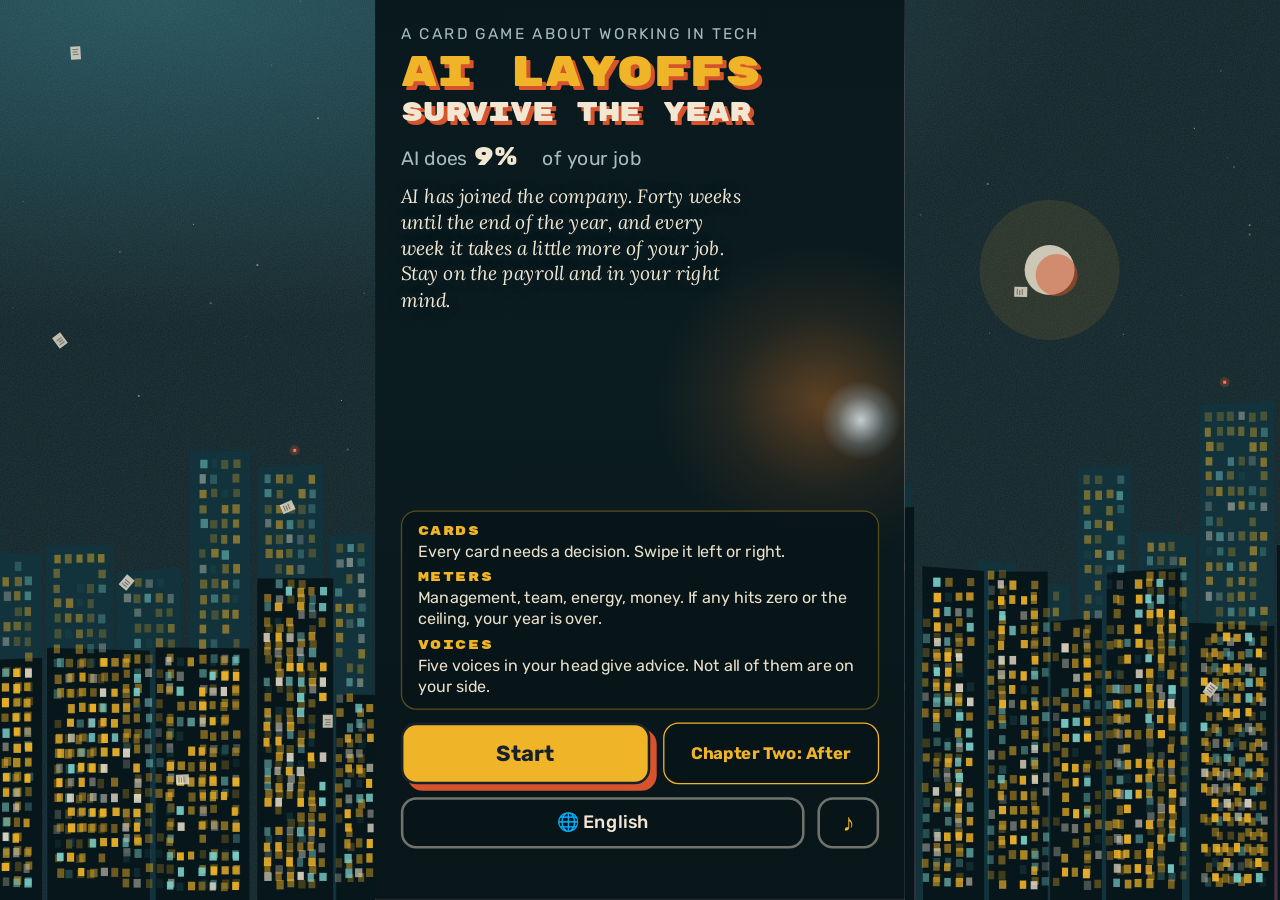
==== index.html @ b1df59cc "Web version: chapter one" ====
<!DOCTYPE html>
<html lang="en">
<head>
<meta charset="utf-8">
<meta name="viewport" content="width=device-width, initial-scale=1">
<title>AI Layoffs: Survive the Year</title>
<meta name="description" content="A swipe card game about the year AI came to the office. Play the first chapter in your browser, in 16 languages.">
<meta property="og:type" content="website">
<meta property="og:title" content="AI Layoffs: Survive the Year">
<meta property="og:description" content="A swipe card game about the year AI came to the office. Play the first chapter in your browser, in 16 languages.">
<meta property="og:url" content="https://lit-window.github.io/">
<meta property="og:image" content="https://lit-window.github.io/og.png">
<meta name="twitter:card" content="summary_large_image">
<link rel="icon" href="icon.png">
<link rel="preconnect" href="https://fonts.googleapis.com">
<link rel="preconnect" href="https://fonts.gstatic.com" crossorigin>
<link href="https://fonts.googleapis.com/css2?family=Lora:ital,wght@1,400;1,500&family=Rubik:wght@400;500;700&family=Rubik+Mono+One&display=swap" rel="stylesheet">
<style>
:root {
  /* Layout idea: a night office in thick paint. People arrive as painted portraits on paper cards;
     your own head speaks from dark cards and dark strips. Single theme on purpose. */
  color-scheme: dark;
  --night: #0f2328;      /* wall of the office after hours */
  --night-2: #1a3d44;
  --paper: #f1e7d2;      /* card stock */
  --paper-edge: #cdbf9d;
  --ink: #16212b;
  --ochre: #f0b429;      /* lamp light: meters, accents */
  --rust: #d6532b;       /* danger, stamps */
  --mist: #a9bcbc;       /* quiet text on the wall */
  --display: "Rubik Mono One", "Rubik", "Arial Black", sans-serif;
  --body: "Rubik", "Segoe UI", Roboto, Arial, sans-serif;
  --lit: "Lora", Georgia, "Times New Roman", serif;
}
* { box-sizing: border-box; }
html, body { height: 100%; margin: 0; }
body {
  background:
    radial-gradient(120% 60% at 12% 0%, #22515a 0%, transparent 60%),
    radial-gradient(90% 50% at 100% 100%, #45283a 0%, transparent 65%),
    var(--night);
  background-attachment: fixed;
  color: var(--paper);
  font-family: var(--body);
  font-size: 16px;
  line-height: 1.35;
  -webkit-tap-highlight-color: transparent;
  overflow-x: hidden;
  overflow-y: auto;
}
body::before { /* paint grain over the wall */
  content: "";
  position: fixed;
  inset: 0;
  pointer-events: none;
  background-image: url("data:image/svg+xml;utf8,<svg xmlns='http://www.w3.org/2000/svg' width='180' height='180'><filter id='n'><feTurbulence type='fractalNoise' baseFrequency='.85' numOctaves='2'/><feColorMatrix values='0 0 0 0 1  0 0 0 0 1  0 0 0 0 1  0 0 0 .10 0'/></filter><rect width='180' height='180' filter='url(%23n)'/></svg>");
}
.app {
  position: relative;
  height: 100%;
  min-height: 700px;
  max-width: 440px;
  margin: 0 auto;
  padding: 14px 16px 16px;
  display: grid;
  grid-template-rows: auto auto auto 1fr auto;
  gap: 10px;
}
header { display: grid; gap: 4px; }
h1 {
  font-family: var(--display);
  font-weight: 400;
  font-size: 17px;
  letter-spacing: .02em;
  margin: 0;
  color: var(--ochre);
  text-wrap: balance;
}
.week {
  display: flex;
  justify-content: space-between;
  gap: 12px;
  font-size: 13px;
  color: var(--mist);
  font-variant-numeric: tabular-nums;
}
.week b { color: var(--paper); font-weight: 700; }

.meters { display: grid; grid-template-columns: repeat(4, 1fr); gap: 10px; }
.meter { display: grid; justify-items: center; gap: 4px; }
.dot {
  width: 6px; height: 6px; border-radius: 50%;
  background: var(--paper);
  opacity: 0;
  transition: opacity .12s, transform .12s;
}
.dot.on { opacity: 1; }
.dot.big { transform: scale(1.9); }
.tube {
  position: relative;
  width: 100%;
  height: 40px;
  border: 2px solid var(--paper);
  border-radius: 9px;
  background: rgba(241, 231, 210, .07);
  overflow: hidden;
}
.fill {
  position: absolute; left: 0; right: 0; bottom: 0;
  height: 50%;
  background: var(--ochre);
  transition: height .35s cubic-bezier(.2,.8,.2,1), background-color .2s;
}
.meter.danger .fill { background: var(--rust); }
.lbl {
  font-size: 11px;
  font-weight: 500;
  letter-spacing: .04em;
  text-transform: uppercase;
  color: var(--mist);
}
.meter.danger .lbl { color: #ff9b7a; }

.mind {
  min-height: 18px;
  font-family: var(--lit);
  font-size: 13px;
  font-style: italic;
  color: var(--mist);
  overflow-wrap: anywhere;
}

.stage { position: relative; display: grid; place-items: center; min-height: 0; }
.tilt { transform: rotate(-1.2deg); width: min(100%, 348px); height: min(100%, 480px); }
.card {
  position: relative;
  width: 100%;
  height: 100%;
  padding: 24px 18px 14px;
  background: var(--paper);
  color: var(--ink);
  border-bottom: 5px solid var(--paper-edge);
  border-radius: 4px 4px 14px 4px;
  box-shadow: 0 20px 32px -16px rgba(0, 0, 0, .75);
  display: grid;
  grid-template-rows: auto 1fr auto auto;
  gap: 10px;
  touch-action: pan-y;
  user-select: none;
  -webkit-user-select: none;
  cursor: grab;
  will-change: transform;
}
.card:active { cursor: grabbing; }
.card::before { /* tape */
  content: "";
  position: absolute;
  top: -11px; left: 50%;
  width: 92px; height: 24px;
  margin-left: -46px;
  background: rgba(240, 180, 41, .8);
  transform: rotate(2deg);
}
.card.fly { transition: transform .22s ease-in; }
.card.back { transition: transform .2s cubic-bezier(.2,.8,.2,1); }
.card.enter { animation: enter .22s cubic-bezier(.2,.8,.2,1); }
@keyframes enter { from { transform: translateY(10px) scale(.97); } to { transform: none; } }

/* a card that comes from inside your own head */
.card.inner {
  background: #081519;
  color: #f3ecdc;
  border-bottom-color: #04090b;
  outline: 1px solid rgba(240, 180, 41, .4);
  outline-offset: -7px;
}
.card.inner::before { display: none; }

.who { display: grid; grid-template-columns: 124px 1fr; gap: 14px; align-items: end; }
.ava {
  width: 124px; height: 124px;
  display: grid; place-items: center;
  font-size: 58px;
  line-height: 1;
  background: var(--night-2);
  border: 3px solid var(--ink);
  border-radius: 6px;
  overflow: hidden;
  transform: rotate(-2deg);
  box-shadow: 4px 4px 0 var(--rust);
}
.ava svg, .ava img { display: block; width: 100%; height: 100%; object-fit: cover; }
.card.inner .ava { border-color: var(--ochre); box-shadow: none; background: transparent; }
.who b {
  display: block;
  font-family: var(--display);
  font-weight: 400;
  font-size: 15px;
  line-height: 1.15;
  overflow-wrap: anywhere;
}
.role { display: block; margin-top: 3px; font-size: 12.5px; color: rgba(22, 33, 43, .72); }
.card.inner .role { color: var(--ochre); }
.text {
  margin: 0;
  align-self: center;
  font-size: 18px;
  font-weight: 500;
  line-height: 1.3;
  text-wrap: pretty;
  overflow-wrap: anywhere;
  white-space: pre-line;
}
.card.has-voice .text { font-size: 16.5px; }
.card.inner .text { font-family: var(--lit); font-style: italic; font-weight: 400; font-size: 17px; }
.voices { display: grid; gap: 6px; }
.voices:empty { display: none; }
.voice {
  margin: 0;
  padding: 7px 9px;
  background: var(--ink);
  color: #f3ecdc;
  border-radius: 6px;
  font-family: var(--lit);
  font-size: 13.5px;
  line-height: 1.3;
  font-style: italic;
}
.card.inner .voice { background: #16303a; }
.voice b {
  display: block;
  font-family: var(--display);
  font-weight: 400;
  font-style: normal;
  font-size: 9px;
  letter-spacing: .08em;
  color: var(--ochre);
  margin-bottom: 2px;
}
.key {
  font-family: var(--display);
  font-size: 10px;
  letter-spacing: .06em;
  color: rgba(22, 33, 43, .55);
  display: flex;
  justify-content: space-between;
  gap: 8px;
}
.card.inner .key { color: rgba(243, 236, 220, .55); }
.stamp {
  position: absolute;
  left: 14px; right: 14px; top: 162px;
  padding: 8px 10px;
  background: var(--ink);
  color: var(--ochre);
  font-weight: 700;
  font-size: 15px;
  border-radius: 6px;
  text-align: center;
  opacity: 0;
  pointer-events: none;
}
.card.inner .stamp { background: var(--ochre); color: var(--ink); }

.choices { display: grid; grid-template-columns: 1fr 1fr; gap: 10px; }
.choices button {
  min-height: 62px;
  padding: 8px 10px;
  font: 500 14px/1.2 var(--body);
  color: var(--ink);
  background: var(--paper);
  border: 0;
  border-bottom: 4px solid var(--paper-edge);
  border-radius: 12px;
  cursor: pointer;
  display: grid;
  gap: 2px;
  align-content: center;
  text-wrap: balance;
}
.choices button .arrow { font-family: var(--display); font-size: 11px; color: var(--rust); }
.choices button:active { transform: translateY(2px); border-bottom-width: 2px; }
.choices button:focus-visible, .over button:focus-visible { outline: 3px solid var(--ochre); outline-offset: 2px; }

.over {
  position: absolute;
  inset: 0;
  display: grid;
  place-items: center;
  padding: 20px 16px;
  background: rgba(15, 35, 40, .95);
}
.over[hidden] { display: none; }
.slip {
  position: relative;
  width: min(100%, 348px);
  padding: 22px 20px 20px;
  background: var(--paper);
  color: var(--ink);
  border: 2px solid var(--ink);
  border-radius: 4px;
  box-shadow: 8px 8px 0 var(--rust);
  display: grid;
  gap: 12px;
}
.slip .doc { font-size: 11px; letter-spacing: .08em; text-transform: uppercase; color: #5b6779; }
.slip h2 { margin: 0; font-size: 21px; line-height: 1.2; text-wrap: balance; }
.slip p { margin: 0; }
.verdict {
  justify-self: start;
  padding: 4px 10px;
  font-family: var(--display);
  font-size: 17px;
  color: var(--rust);
  border: 3px solid var(--rust);
  border-radius: 6px;
  transform: rotate(-4deg);
}
.epi { font-family: var(--lit); font-style: italic; border-left: 3px solid var(--ochre); padding-left: 10px; }
.stats { display: grid; grid-template-columns: 1fr 1fr; gap: 10px; }
.stats div { border-top: 2px solid var(--ink); padding-top: 6px; }
.stats small { display: block; font-size: 11px; text-transform: uppercase; letter-spacing: .05em; color: #5b6779; }
.stats strong { font-family: var(--display); font-weight: 400; font-size: 20px; font-variant-numeric: tabular-nums; }
.rank { font-weight: 500; }
.over button {
  min-height: 52px;
  font: 700 16px var(--body);
  color: var(--ink);
  background: var(--ochre);
  border: 2px solid var(--ink);
  border-radius: 12px;
  cursor: pointer;
}
@media (prefers-reduced-motion: reduce) {
  .card.fly, .card.back, .fill, .dot { transition: none; }
  .card.enter { animation: none; }
}

.dot.up, .dot.down { width: 0; height: 0; border-radius: 0; background: transparent; border-left: 5px solid transparent; border-right: 5px solid transparent; }
.dot.up { border-bottom: 8px solid var(--ochre); }
.dot.down { border-top: 8px solid #ff9b7a; }
.over { display: flex; overflow: auto; }
.over[hidden] { display: none; }
.slip { margin: auto; }
.jobs { display: grid; gap: 8px; }
.over .job {
  min-height: 0;
  padding: 10px 12px;
  text-align: left;
  background: var(--paper);
  border: 2px solid var(--ink);
  border-radius: 10px;
  font: 400 13px/1.3 var(--body);
  display: grid;
  gap: 2px;
}
.over .job b { font-family: var(--display); font-weight: 400; font-size: 14px; }
.over .job:active { background: var(--ochre); }
.coll { font-size: 13px; color: #5b6779; }
.chips { display: flex; flex-wrap: wrap; gap: 5px; }
.chip { padding: 3px 6px; font-family: var(--display); font-size: 8.5px; letter-spacing: .04em; border: 1.5px solid var(--ink); border-radius: 4px; }
.chip.off { opacity: .32; }
.newtag { justify-self: start; padding: 2px 8px; background: var(--ochre); border-radius: 4px; font-weight: 700; font-size: 12px; }
.newtag[hidden], .epi[hidden] { display: none; }
.over .ghost { background: transparent; font-weight: 500; font-size: 14px; min-height: 44px; }
#shareBox { width: 100%; min-height: 88px; padding: 8px; font: 13px/1.35 var(--body); color: var(--ink); background: #fff; border: 2px solid var(--ink); border-radius: 8px; }
#shareBox[hidden] { display: none; }

/* ---------- v6: backdrop, title screen, motion ---------- */
#sky { position: fixed; inset: 0; width: 100%; height: 100%; z-index: 0; pointer-events: none; opacity: .42; transition: opacity .7s; }
.titled #sky { opacity: 1; }
.app { z-index: 1; }
.titled .app > :not(.title) { visibility: hidden; }

.top { display: flex; align-items: center; justify-content: space-between; gap: 10px; }
.snd {
  flex: none; width: 44px; height: 36px; margin: -6px -6px -6px 0;
  background: transparent; color: var(--ochre);
  border: 2px solid rgba(240, 180, 41, .55); border-radius: 10px;
  font: 700 17px/1 var(--body); cursor: pointer; position: relative;
}
.snd.off { color: var(--mist); border-color: rgba(169, 188, 188, .4); }
.snd.off::after { content: ""; position: absolute; left: 8px; right: 8px; top: 50%; height: 2px; background: var(--mist); transform: rotate(-28deg); }
.snd:focus-visible, .title button:focus-visible { outline: 3px solid var(--ochre); outline-offset: 2px; }

.title {
  position: absolute; inset: 0; z-index: 6;
  display: flex; flex-direction: column; justify-content: space-between; gap: 18px;
  padding: 30px 20px 20px;
  transition: opacity .35s, transform .35s;
}
.title[hidden] { display: none; }
.title.leave { opacity: 0; transform: translateY(-26px); }
.t-eye { margin: 0 0 10px; font-size: 12px; letter-spacing: .14em; text-transform: uppercase; color: var(--mist); animation: rise .5s both; }
.t-name { margin: 0; font-family: var(--display); font-weight: 400; font-size: clamp(30px, 10.4vw, 44px); line-height: 1.02; color: var(--ochre); text-shadow: 3px 3px 0 var(--rust); }
.t-name span { display: block; animation: slamIn .5s cubic-bezier(.2, .9, .3, 1.2) both; }
.t-name span:nth-child(2) { animation-delay: .14s; font-size: .78em; color: var(--paper); }
.t-ai { margin: 14px 0 0; font-size: 15px; color: var(--mist); font-variant-numeric: tabular-nums; animation: rise .5s .3s both; }
.t-ai b { display: inline-block; min-width: 2.5em; color: var(--paper); font-family: var(--display); font-weight: 400; font-size: 20px; }
.t-lead { margin: 12px 0 0; max-width: 30ch; font-family: var(--lit); font-style: italic; font-size: 16px; line-height: 1.35; color: var(--paper); text-shadow: 0 1px 8px #0f2328; animation: rise .5s .42s both; }
.t-bottom { display: grid; gap: 10px; animation: rise .5s .56s both; }
.t-how { list-style: none; margin: 0; padding: 12px 14px; display: grid; gap: 9px; background: rgba(8, 21, 25, .84); border: 1px solid rgba(240, 180, 41, .35); border-radius: 12px; font-size: 13.5px; line-height: 1.3; color: #e9e0cb; }
.t-how b { display: block; font-family: var(--display); font-weight: 400; font-size: 10px; letter-spacing: .08em; color: var(--ochre); margin-bottom: 1px; }
.title button { min-height: 54px; font: 700 17px var(--body); color: var(--ink); background: var(--ochre); border: 2px solid var(--ink); border-radius: 12px; cursor: pointer; box-shadow: 5px 5px 0 var(--rust); }
.title button:active { transform: translate(3px, 3px); box-shadow: 2px 2px 0 var(--rust); }
.title .t-snd { min-height: 44px; font-weight: 500; font-size: 14px; color: var(--paper); background: rgba(8, 21, 25, .84); border-color: rgba(241, 231, 210, .45); box-shadow: none; }
.t-coll { margin: 0; min-height: 16px; font-size: 12.5px; color: var(--mist); text-align: center; text-shadow: 0 1px 6px #0f2328; }
@keyframes rise { from { opacity: 0; transform: translateY(12px); } }
@keyframes slamIn { from { opacity: 0; transform: translateX(-30px) rotate(-4deg) scale(1.15); } }

/* the deck under the top card */
.tilt { position: relative; }
.tilt::before, .tilt::after { content: ""; position: absolute; inset: 0; z-index: -1; background: var(--paper-edge); border-radius: 4px 4px 14px 4px; }
.tilt::before { transform: translate(7px, 8px) rotate(2.2deg); opacity: .5; }
.tilt::after { transform: translate(-6px, 11px) rotate(-2.6deg); opacity: .28; }

.card.enter { animation: deal .36s cubic-bezier(.2, .9, .25, 1.12); }
@keyframes deal { from { transform: translate(9px, 18px) rotate(2.6deg) scale(.93); opacity: 0; } 55% { opacity: 1; } to { transform: none; opacity: 1; } }
.card.inner.enter { animation: surface .48s ease-out; }
@keyframes surface { from { transform: scale(1.06); opacity: 0; filter: blur(7px); } to { transform: none; opacity: 1; filter: none; } }
.card.enter .ava { animation: pop .42s .06s cubic-bezier(.2, .9, .3, 1.3) both; }
@keyframes pop { from { transform: rotate(-9deg) scale(.82); opacity: 0; } }
.card.enter .voice { animation: say .38s .16s both; }
.card.enter .voice:nth-child(2) { animation-delay: .36s; }
@keyframes say { from { opacity: 0; transform: translateX(-12px); } }

.meter.up .tube { animation: bumpUp .55s; }
.meter.down .tube { animation: bumpDown .55s; }
@keyframes bumpUp { 30% { transform: scale(1.09); box-shadow: 0 0 0 3px rgba(240, 180, 41, .55), 0 0 20px rgba(240, 180, 41, .7); } }
@keyframes bumpDown { 30% { transform: scale(.93); box-shadow: 0 0 0 3px rgba(214, 83, 43, .6), 0 0 20px rgba(214, 83, 43, .7); } }
.meter.danger .lbl { animation: blink 1s infinite; }
@keyframes blink { 50% { opacity: .45; } }
.app::after { content: ""; position: fixed; inset: 0; z-index: 3; pointer-events: none; opacity: 0; box-shadow: inset 0 0 64px 2px rgba(214, 83, 43, .42); transition: opacity .4s; }
.app.alarm::after { opacity: 1; animation: vign 1.1s infinite; }
@keyframes vign { 50% { opacity: .45; } }
.over { z-index: 5; }

.week b { display: inline-block; }
.week b.tick { animation: tick .4s; }
@keyframes tick { from { transform: translateY(-9px); opacity: 0; color: var(--ochre); } }

.stage.shake { animation: shake .42s; }
@keyframes shake { 15% { transform: translateX(-9px) rotate(-1deg); } 35% { transform: translateX(8px) rotate(1deg); } 55% { transform: translateX(-6px); } 75% { transform: translateX(4px); } }

.dice { display: flex; gap: 8px; }
.die { width: 46px; height: 46px; padding: 7px; display: grid; grid-template: repeat(3, 1fr) / repeat(3, 1fr); gap: 2px; background: var(--paper); border-radius: 9px; box-shadow: 0 3px 0 var(--paper-edge); transition: background-color .2s; }
.die i { border-radius: 50%; }
.die i.p { background: var(--ink); }
.dice.rolling .die { animation: tumble .16s linear infinite; }
.dice.rolling .die:nth-child(2) { animation-direction: reverse; }
@keyframes tumble { 50% { transform: rotate(16deg) translateY(-6px); } }
.dice.good .die { background: var(--ochre); }
.dice.bad .die { background: #e9a48c; }

.banner {
  position: absolute; left: -12px; right: -12px; top: 36%; z-index: 4; pointer-events: none;
  padding: 16px 20px; text-align: center;
  background: var(--rust); color: var(--paper);
  font-family: var(--display); font-size: 16px; line-height: 1.2; letter-spacing: .03em;
  transform: rotate(-3deg);
  box-shadow: 0 12px 30px rgba(0, 0, 0, .6);
  animation: band 1.6s both;
}
.banner[hidden] { display: none; }
@keyframes band { 0% { clip-path: inset(0 100% 0 0); } 16% { clip-path: inset(0 0 0 0); } 82% { clip-path: inset(0 0 0 0); } 100% { clip-path: inset(0 0 0 100%); } }

.over { animation: fadeIn .3s both; }
@keyframes fadeIn { from { opacity: 0; } }
#over .slip { animation: drop .5s cubic-bezier(.2, .9, .3, 1.15) both; }
@keyframes drop { from { transform: translateY(-70px) rotate(-6deg); opacity: 0; } }
#over .verdict { animation: slam .34s .5s cubic-bezier(.3, 1.4, .5, 1) both; }
@keyframes slam { from { transform: rotate(-16deg) scale(3.4); opacity: 0; } to { transform: rotate(-4deg) scale(1); opacity: 1; } }
#start .slip { animation: rise .4s both; }
#start .job { animation: rise .35s both; }
#start .job:nth-child(1) { animation-delay: .08s; }
#start .job:nth-child(2) { animation-delay: .15s; }
#start .job:nth-child(3) { animation-delay: .22s; }
#start .job:nth-child(4) { animation-delay: .29s; }

/* ---------- v7: year bar, daily office, shareable ending ---------- */
.year { position: relative; height: 5px; margin-top: 3px; border-radius: 3px; overflow: hidden;
  background: linear-gradient(90deg, transparent 24.4%, var(--night) 24.4% 25.6%, transparent 25.6% 49.4%, var(--night) 49.4% 50.6%, transparent 50.6% 74.4%, var(--night) 74.4% 75.6%, transparent 75.6%), rgba(241, 231, 210, .18); }
.year i { position: absolute; left: 0; top: 0; bottom: 0; width: 0; background: var(--ochre); mix-blend-mode: screen; opacity: .9; transition: width .4s cubic-bezier(.2, .8, .2, 1); }

.modes { display: grid; grid-template-columns: 1fr 1fr; gap: 8px; }
.over .mode { min-height: 0; padding: 9px 10px; text-align: left; display: grid; gap: 3px; align-content: start;
  background: transparent; border: 2px dashed rgba(22, 33, 43, .45); border-radius: 10px; font: 400 12px/1.25 var(--body); color: var(--ink); }
.over .mode b { font-family: var(--display); font-weight: 400; font-size: 12px; }
.over .mode.sel { background: var(--ochre); border-style: solid; border-color: var(--ink); box-shadow: 3px 3px 0 var(--rust); }
.map { margin: 0; font-size: 17px; line-height: 1.25; letter-spacing: 1px; white-space: pre-line; }
.post { padding: 10px 12px; background: #fff; border: 1.5px solid rgba(22, 33, 43, .3); border-radius: 10px; display: grid; gap: 4px; }
.post small { font-size: 10.5px; text-transform: uppercase; letter-spacing: .06em; color: #5b6779; }
.post p { font-size: 14px; line-height: 1.35; }
.slip { z-index: 1; }
.rain { position: absolute; inset: 0; overflow: hidden; pointer-events: none; }
.rain i { position: absolute; top: -24px; width: 12px; height: 16px; background: var(--paper); border-radius: 1px; box-shadow: inset 0 -5px 0 rgba(240, 180, 41, .9); animation: fall 2.4s ease-in both; }
.rain i:nth-child(3n) { box-shadow: inset 0 -5px 0 rgba(214, 83, 43, .9); }
@keyframes fall { from { transform: translateY(0) rotate(0); opacity: 1; } to { transform: translateY(105vh) rotate(540deg); opacity: .9; } }

/* ---------- v8: two languages, ending hints ---------- */
.tools { display: flex; gap: 6px; flex: none; }
.snd.txt { font-family: var(--display); font-weight: 400; font-size: 11px; letter-spacing: .04em; }
.t-row { display: grid; grid-template-columns: 1fr 1fr; gap: 10px; }
.tags { display: flex; flex-wrap: wrap; gap: 6px; }
.tags:not(:has(.newtag:not([hidden]))) { display: none; }
.newtag.rare { background: var(--ink); color: var(--ochre); }
.over .chip { min-height: 28px; padding: 5px 8px; background: transparent; color: var(--ink); font: 400 9px/1 var(--display); letter-spacing: .04em; border: 1.5px solid var(--ink); border-radius: 5px; cursor: pointer; }
.over .chip.rare { border-color: var(--rust); color: var(--rust); }
.over .chip.year { border-style: double; border-width: 3px; }
.over .chip.off { opacity: .45; }
.hintline { font-family: var(--lit); font-style: italic; min-height: 18px; }
.hintline:empty { display: none; }

/* ---------- v9: twelve languages, right-to-left scripts ---------- */
.titled .app > #langs { visibility: visible; }
#langs { z-index: 8; }
.langgrid { display: grid; grid-template-columns: 1fr 1fr; gap: 8px; }
.over .langgrid .mode { min-height: 46px; align-content: center; text-align: center; font-size: 15px; font-weight: 500; border-style: solid; }
.over .job, .over .mode { text-align: start; }
.rtl .card, .rtl .slip, .rtl .title, .rtl .mind, .rtl .week, .rtl .banner, .rtl .choices button, .rtl .t-how { direction: rtl; }
.rtl #langs .slip { direction: ltr; }
.rtl .epi { border-left: 0; padding-left: 0; border-right: 3px solid var(--ochre); padding-right: 10px; }
.rtl .stamp { direction: rtl; }
.plain .text, .plain .voice, .plain .mind, .plain .t-lead, .plain .epi, .plain .hintline, .plain .card.inner .text { font-style: normal; }
.plain *, .plain *::before { letter-spacing: 0 !important; }
.plain .t-name { line-height: 1.2; }
/* Rubik Mono One has no Hebrew, Arabic, Devanagari, Bengali or Chinese letters. Left in place, only its very wide
   space would be used between words set in another font, so these languages take the body font for headings. */
.plain { --display: "Rubik", "Segoe UI", Roboto, Arial, sans-serif; }
.plain h1, .plain .who b, .plain .voice b, .plain .key, .plain .choices button .arrow, .plain .verdict, .plain .stats strong,
.plain .over .job b, .plain .over .mode b, .plain .chip, .plain .over .chip, .plain .t-name, .plain .t-ai b, .plain .t-how b,
.plain .banner, .plain .snd.txt { font-weight: 700; word-spacing: normal; }
.plain .voice b, .plain .key, .plain .t-how b { font-size: 11px; }
.plain .choices button .arrow { font-size: 12px; }
.plain .over .chip { font-size: 10px; }

/* ---------- v10: chapter two, dawn ---------- */
body { transition: background-color 1.2s; }
body.dawn {   /* the same city at sunrise: the sky warms from the horizon up */
  background: linear-gradient(180deg, #1f4650 0%, #2f6670 28%, #7f8f7c 52%, #e09a55 74%, #8a5238 100%);
  background-attachment: fixed;
}
.dawn #sky { opacity: .55; }
.dawn .fill { background: #f4c95a; }
.over .ch2 { background: var(--ink); color: var(--ochre); border-color: var(--ink); box-shadow: 4px 4px 0 var(--ochre); }
.over .ch2[hidden], .stats[hidden], .rank[hidden], #ch2Line[hidden], #aiLine[hidden] { display: none; }
#ch2Line { color: var(--ochre); font-weight: 700; }
.over .chip.light { border-color: #2e7d5b; color: #2e7d5b; }
.dawn .newtag.rare { background: #2e7d5b; color: var(--paper); }

/* ---------- v11: the aftermath clipping ---------- */
.clip { padding: 10px 12px; background: #e6dcc2; border: 1.5px dashed rgba(22, 33, 43, .55); border-radius: 3px; transform: rotate(-.8deg); display: grid; gap: 4px; }
.clip[hidden] { display: none; }
.clip small { font-family: var(--display); font-weight: 400; font-size: 9.5px; letter-spacing: .06em; text-transform: uppercase; color: var(--rust); }
.plain .clip small { font-weight: 700; font-size: 11px; }
.clip p { font-family: var(--lit); font-size: 14px; line-height: 1.35; }
#docsColl:empty { display: none; }

@media (prefers-reduced-motion: reduce) {
  *, *::before, *::after { animation: none !important; transition: none !important; }
}

/* ---------- v13: one-screen ending, paper that behaves like paper, icon gauges, lift doors ---------- */
:root {
  --teal-ink: #1d6a72;   /* the second stamp pad: approvals, survivals */
  --grain: url("data:image/svg+xml;utf8,<svg xmlns='http://www.w3.org/2000/svg' width='160' height='160'><filter id='p'><feTurbulence type='fractalNoise' baseFrequency='1.1' numOctaves='2' seed='3'/><feColorMatrix values='0 0 0 0 .2  0 0 0 0 .15  0 0 0 0 .08  0 0 0 .13 0'/></filter><rect width='160' height='160' filter='url(%23p)'/></svg>");
  --grunge: url("data:image/svg+xml;utf8,<svg xmlns='http://www.w3.org/2000/svg' width='220' height='120'><filter id='g'><feTurbulence type='fractalNoise' baseFrequency='.75' numOctaves='2' seed='11'/><feColorMatrix values='0 0 0 0 0  0 0 0 0 0  0 0 0 0 0  0 0 0 -5.5 4.55'/></filter><rect width='220' height='120' filter='url(%23g)'/></svg>");
}
#sky { opacity: .56; }

/* paper */
.card, .slip, .choices button { background-image: var(--grain); }
.card.inner { background-image: none; }
.card { box-shadow: inset 0 1px 0 rgba(255, 255, 255, .55), 0 26px 38px -18px rgba(0, 0, 0, .8), 0 8px 14px -6px rgba(0, 0, 0, .45); }
.card.lift { box-shadow: inset 0 1px 0 rgba(255, 255, 255, .55), 0 46px 64px -22px rgba(0, 0, 0, .9), 0 16px 26px -8px rgba(0, 0, 0, .5); }
.card::after {   /* light sliding across the sheet while it is being pulled */
  content: ""; position: absolute; inset: 0; border-radius: inherit; pointer-events: none;
  background: linear-gradient(105deg, transparent 32%, rgba(255, 255, 255, .5) 50%, transparent 68%) no-repeat;
  background-size: 260% 100%;
  background-position: calc(50% + var(--sx, 0) * 55%) 0;
  opacity: var(--so, 0); mix-blend-mode: soft-light;
}
.stage::before { content: ""; position: absolute; inset: 2% -10% 0; pointer-events: none;
  background: radial-gradient(58% 52% at 50% 40%, rgba(240, 180, 41, .2), transparent 72%); }
.dawn .stage::before { background: radial-gradient(58% 52% at 50% 40%, rgba(255, 244, 214, .3), transparent 72%); }

.card.enter { animation: deal3 .44s cubic-bezier(.2, .9, .25, 1.08); }
@keyframes deal3 {
  from { transform: perspective(900px) translate(16px, 28px) rotateY(-50deg) rotate(5deg) scale(.9); opacity: 0; }
  40% { opacity: 1; }
  80% { transform: perspective(900px) rotateY(4deg) scale(1.012); }
  to { transform: perspective(900px); opacity: 1; }
}
.card.fly { transition: transform .26s cubic-bezier(.5, 0, .8, .4); }

/* the picture on a card */
.ava { position: relative; }
.ava::after { content: ""; position: absolute; inset: 0; pointer-events: none; box-shadow: inset 0 0 20px rgba(8, 21, 25, .4); }
.ava .em { display: block; filter: grayscale(1) brightness(.8) contrast(1.5); mix-blend-mode: multiply; }
.ava.obj::after { background: radial-gradient(rgba(22, 33, 43, .3) 1px, transparent 1.7px) 0 0 / 5px 5px; mix-blend-mode: multiply; }
.card.inner .ava .em { filter: grayscale(1) sepia(1) saturate(3.4) hue-rotate(-14deg) brightness(1.08); mix-blend-mode: normal; }
.card.inner .ava::after { display: none; }

/* the answer, stamped on the sheet while you pull it */
.stamp {
  left: var(--sl, 50%); right: auto; top: 47%; z-index: 2; width: max-content; max-width: 70%; text-align: center;
  padding: 8px 14px; background: rgba(241, 231, 210, .95); color: var(--rust);
  border: 3px solid currentColor; border-radius: 9px;
  box-shadow: inset 0 0 0 1.5px rgba(241, 231, 210, .95), inset 0 0 0 3px currentColor;
  font: 700 16px/1.15 var(--body); letter-spacing: .02em; text-transform: uppercase; text-wrap: balance;
  transform: translate(-50%, -50%) rotate(var(--sr, -7deg)) scale(var(--ss, 1));
  -webkit-mask: var(--grunge) 0 0 / 220px 120px; mask: var(--grunge) 0 0 / 220px 120px;
}
.stamp.r { color: var(--teal-ink); }
.card.inner .stamp { background: rgba(8, 21, 25, .95); color: var(--ochre); box-shadow: inset 0 0 0 1.5px rgba(8, 21, 25, .95), inset 0 0 0 3px currentColor; }
.stamp.armed { animation: armed .18s; }
@keyframes armed { 40% { filter: brightness(1.25); } }

/* gauges: each scale is a vessel in the shape of what it measures */
.meters { gap: 6px; }
.meter { --liq: var(--ochre); }
.meter.danger { --liq: var(--rust); }
.dawn .meter { --liq: #f4c95a; }
.gauge { position: relative; width: 48px; height: 48px; }
.tube { width: 100%; height: 100%; border: 0; border-radius: 0; background: rgba(241, 231, 210, .26); transition: background-color .3s;
  -webkit-mask: var(--ico) center / contain no-repeat; mask: var(--ico) center / contain no-repeat; }
.fill, .meter.danger .fill, .dawn .fill { background: var(--liq); }
.fill::before { content: ""; position: absolute; left: 0; top: -3px; width: 200%; height: 4px;
  background: radial-gradient(7px 4px at 7px 4.5px, var(--liq) 97%, transparent) 0 0 / 14px 4px repeat-x;
  animation: wave 1.8s linear infinite; }
@keyframes wave { to { transform: translateX(-14px); } }
.meter[data-i="0"] .tube { --ico: url("data:image/svg+xml;utf8,<svg xmlns='http://www.w3.org/2000/svg' viewBox='0 0 48 48'><path d='M19 3h10l3 9-5 5 6 19-9 9-9-9 6-19-5-5z'/></svg>"); }
.meter[data-i="1"] .tube { --ico: url("data:image/svg+xml;utf8,<svg xmlns='http://www.w3.org/2000/svg' viewBox='0 0 48 48'><circle cx='24' cy='14' r='7.5'/><path d='M9 45v-7a15 13 0 0 1 30 0v7z'/><circle cx='8' cy='20' r='5'/><path d='M0 45v-9a8 8 0 0 1 9-8a18 16 0 0 0-3 10v7z'/><circle cx='40' cy='20' r='5'/><path d='M48 45v-9a8 8 0 0 0-9-8a18 16 0 0 1 3 10v7z'/></svg>"); }
.meter[data-i="2"] .tube { --ico: url("data:image/svg+xml;utf8,<svg xmlns='http://www.w3.org/2000/svg' viewBox='0 0 48 48'><rect x='11' y='9' width='26' height='36' rx='6'/><rect x='18' y='3' width='12' height='8' rx='2.5'/></svg>"); }
.meter[data-i="3"] .tube { --ico: url("data:image/svg+xml;utf8,<svg xmlns='http://www.w3.org/2000/svg' viewBox='0 0 48 48'><path fill-rule='evenodd' d='M24 3a21 21 0 1 0 0 42a21 21 0 1 0 0-42zm0 5.5a15.5 15.5 0 1 1 0 31a15.5 15.5 0 1 1 0-31zm0 3a12.5 12.5 0 1 0 0 25a12.5 12.5 0 1 0 0-25z'/></svg>"); }
.dawn .meter[data-i="0"] .tube { --ico: url("data:image/svg+xml;utf8,<svg xmlns='http://www.w3.org/2000/svg' viewBox='0 0 48 48'><path d='M25 2c1 8 13 14 13 27a14 14 0 0 1-28 0c0-7 4-10 6-15 1 4 2 6 4 7 0-7 1-13 5-19z'/></svg>"); }
.dawn .meter[data-i="1"] .tube { --ico: url("data:image/svg+xml;utf8,<svg xmlns='http://www.w3.org/2000/svg' viewBox='0 0 48 48'><path d='M24 44C9 33 3 25 3 16a10.5 10.5 0 0 1 21-3a10.5 10.5 0 0 1 21 3c0 9-6 17-21 28z'/></svg>"); }
.meter.up .tube, .meter.down .tube { animation: none; }
.meter.danger .tube { background: rgba(214, 83, 43, .42); animation: throb .8s ease-in-out infinite; }
@keyframes throb { 50% { transform: scale(1.09) rotate(-4deg); } }
.meter.up .gauge { animation: gUp .55s; }
.meter.down .gauge { animation: gDown .55s; }
@keyframes gUp { 30% { transform: scale(1.2); filter: drop-shadow(0 0 9px rgba(240, 180, 41, .95)); } }
@keyframes gDown { 30% { transform: scale(.84); filter: drop-shadow(0 0 9px rgba(214, 83, 43, .95)); } }
.fl { position: absolute; left: 50%; top: 40%; width: 0; height: 0; margin-left: -7px; pointer-events: none;
  border-left: 7px solid transparent; border-right: 7px solid transparent; animation: flUp .75s ease-out both; }
.fl.up { border-bottom: 10px solid var(--ochre); }
.fl.down { border-top: 10px solid #ff9b7a; animation-name: flDown; }
@keyframes flUp { from { opacity: 1; } to { opacity: 0; transform: translateY(-34px); } }
@keyframes flDown { from { opacity: 1; } to { opacity: 0; transform: translateY(30px); } }

/* slips are a pad of forms, not a card with a coloured shadow */
.over { background: rgba(10, 26, 30, .9); }
.slip { border: 0; border-radius: 3px;
  box-shadow: inset 0 1px 0 rgba(255, 255, 255, .6), 5px 6px 0 -1px var(--paper-edge), 6px 7px 0 -1px rgba(22, 33, 43, .4),
              10px 12px 0 -2px #b9ab88, 0 34px 60px -20px rgba(0, 0, 0, .9); }
.over .mode.sel { box-shadow: none; }
.over .ch2 { box-shadow: none; }

/* the ending fits one screen: verdict on top, two tabs in the middle, actions pinned below */
#over { padding: 12px 14px 16px; }
.slip.end { width: min(100%, 372px); max-height: 100%; padding: 16px 18px 14px; display: flex; flex-direction: column; gap: 9px; }
.end-head { display: grid; gap: 7px; flex: none; }
.vrow { display: flex; flex-wrap: wrap; align-items: center; gap: 8px 12px; }
.slip.end h2 { font-size: 20px; line-height: 1.18; }
.slip.end #endText { font-size: 15px; line-height: 1.35; }
.slip.end .stats { display: flex; flex-wrap: wrap; gap: 2px 16px; padding-top: 6px; border-top: 1.5px solid rgba(22, 33, 43, .8); }
.slip.end .stats div { display: flex; align-items: baseline; gap: 6px; border: 0; padding: 0; }
.slip.end .stats small { font-size: 10.5px; }
.slip.end .stats strong { font: 700 14px/1.2 var(--body); }
.verdict { font-size: 16px; padding: 5px 11px; border-radius: 7px;
  box-shadow: inset 0 0 0 1.5px var(--paper), inset 0 0 0 3px currentColor;
  -webkit-mask: var(--grunge) 0 0 / 220px 120px; mask: var(--grunge) 0 0 / 220px 120px; }
.verdict.blue { color: var(--teal-ink); border-color: var(--teal-ink); }
.tabs { flex: none; display: grid; grid-template-columns: 1fr 1fr; border-bottom: 2px solid var(--ink); }
.over .tab { min-height: 36px; padding: 6px 8px; background: transparent; color: rgba(22, 33, 43, .62);
  border: 0; border-radius: 8px 8px 0 0; font: 500 13px/1.15 var(--body); text-wrap: balance; }
.over .tab.on { background: var(--ink); color: var(--ochre); font-weight: 700; }
.end-body { flex: 1 1 auto; min-height: 92px; overflow-x: hidden; overflow-y: auto; padding: 3px 3px 2px; overscroll-behavior: contain; }
.pane { display: grid; gap: 8px; align-content: start; }
.pane[hidden] { display: none; }
.clip { transform: rotate(-.6deg); padding: 9px 12px; }
.clip p { font-size: 14px; }
.post p { font-size: 13.5px; }
.pane .coll { font-size: 12px; }
.end-foot { flex: none; display: grid; gap: 7px; }
.frow { display: grid; grid-template-columns: 1.15fr 1fr; gap: 8px; }
.over .end-foot button { min-height: 48px; padding: 6px 8px; font-size: 14.5px; line-height: 1.15; text-wrap: balance; }
.over .end-foot .ch2 { min-height: 42px; }
.over .end-foot .ghost { font-weight: 500; font-size: 13.5px; }
#over.hit .slip { animation: hit .3s; }
@keyframes hit { 25% { transform: translateY(4px) rotate(.5deg); } 60% { transform: translateY(-1px); } }
#over.fresh .tabs, #over.fresh .end-foot { animation: rise .4s .62s both; }
#over.fresh #paneA > * { animation: pin .42s cubic-bezier(.2, .9, .3, 1.2) both; }
#over.fresh #paneA > :nth-child(1) { animation-delay: .78s; }
#over.fresh #paneA > :nth-child(2) { animation-delay: .98s; }
#over.fresh #paneA > :nth-child(3) { animation-delay: 1.14s; }
@keyframes pin { from { opacity: 0; transform: translateY(-14px) rotate(-3deg) scale(1.04); } }

/* lift doors between the form and the office */
.doors { position: absolute; inset: 0; z-index: 9; overflow: hidden; pointer-events: none; }
.doors[hidden] { display: none; }
.doors i { position: absolute; top: 0; bottom: 0; width: 50.5%;
  background: repeating-linear-gradient(90deg, rgba(255, 255, 255, .025) 0 1px, transparent 1px 5px), linear-gradient(90deg, #0a171b, #17353d 55%, #0c1d22);
  transition: transform .24s cubic-bezier(.6, 0, .3, 1); }
.doors i:nth-child(1) { left: 0; transform: translateX(-101%); border-right: 2px solid rgba(240, 180, 41, .6); }
.doors i:nth-child(2) { right: 0; transform: translateX(101%); border-left: 2px solid rgba(240, 180, 41, .6); }
.doors.shut i { transform: none; }
.doors b { position: absolute; left: 50%; top: 42%; padding: 9px 18px; white-space: nowrap;
  font: 400 15px/1 var(--display); color: var(--ochre); background: #081519; border: 2px solid rgba(240, 180, 41, .6); border-radius: 8px;
  opacity: 0; transform: translate(-50%, -50%) scale(.9); transition: opacity .14s .14s, transform .14s .14s; }
.doors.shut b { opacity: 1; transform: translate(-50%, -50%); }
.plain .doors b { font-weight: 700; }

@media (prefers-reduced-motion: reduce) {
  *, *::before, *::after { animation: none !important; transition: none !important; }
}

/* the two sheets under the top card are paper too, in shadow */
.tilt::before, .tilt::after { background: var(--paper-edge) var(--grain); opacity: 1; box-shadow: 0 14px 22px -12px rgba(0, 0, 0, .7); }
.tilt::before { filter: brightness(.86); }
.tilt::after { filter: brightness(.72); }
.vrow .doc { margin-inline-start: auto; font-size: 10px; text-align: end; max-width: 12em; line-height: 1.25; }
.vrow:has(.newtag:not([hidden])) .doc { display: none; }
#pay, #langs, #start { background: rgba(10, 26, 30, .97); }

/* ---------- v14: one layout for every screen. The page is drawn 412 units wide and as tall as the screen allows,
   then scaled as a whole to fit the window (see fit() in the script). Nothing scrolls except long forms. ---------- */
html, body { overflow: hidden; }
.fit { position: fixed; inset: 0; z-index: 1; overflow: hidden; }   /* keeps the scaled page from widening the window */
.app { position: absolute; left: 50%; top: 0; width: 412px; max-width: none; min-height: 0; margin: 0 0 0 -206px; transform-origin: 50% 0; }
header { grid-template-columns: 1fr auto; align-items: center; gap: 5px 10px; }
.top { grid-column: 2; grid-row: 1; }
.top h1 { display: none; }   /* the name lives on the title screen; during play the room goes to the card */
.week { grid-column: 1; grid-row: 1; flex-direction: column; justify-content: center; gap: 1px; font-size: 13.5px; }
.year { grid-column: 1 / -1; margin-top: 0; }
.snd { margin: 0; }
.tilt { height: min(100%, 540px); }
.key #hint { margin-inline-start: auto; }
.card.nokey .key { display: none; }
/* a card that does not fit its sheet first shrinks the picture, then the type */
.card.tight { padding-top: 20px; gap: 8px; }
.card.tight .who { grid-template-columns: 88px 1fr; gap: 12px; }
.card.tight .ava { width: 88px; height: 88px; font-size: 42px; }
.card.tight .text { font-size: 16.5px; }
.card.tight.has-voice .text { font-size: 15.5px; }
.card.tight .dice { transform: scale(.78); }
.card.tighter { padding: 18px 16px 12px; gap: 7px; }
.card.tighter .who { grid-template-columns: 60px 1fr; }
.card.tighter .ava { width: 60px; height: 60px; font-size: 29px; border-width: 2px; }
.card.tighter .text, .card.tighter.has-voice .text { font-size: 14.5px; line-height: 1.27; }
.card.tighter .voice { padding: 5px 8px; font-size: 12.5px; }
.card.tighter .dice { transform: scale(.52); }
.title { overflow-y: auto; }
.t-name { font-size: 42px; }
.short .title { padding: 18px 20px 14px; gap: 10px; }
.short .t-eye { margin-bottom: 6px; }
.short .t-name { font-size: 36px; }
.short .t-ai { margin-top: 9px; }
.short .t-lead { margin-top: 8px; font-size: 15px; }
.short .t-how { padding: 9px 12px; gap: 6px; font-size: 12.5px; }
.short .title button { min-height: 48px; }
.short .title .t-snd { min-height: 40px; }
.stage { grid-template-rows: minmax(0, 1fr); }   /* the sheet never grows past its place; fitCard() shrinks what is on it instead */

/* ---------- v15: the cabinet of thoughts ---------- */
.snd { width: 40px; }
.mindbtn i { display: block; width: 21px; height: 21px; margin: auto; background: currentColor;
  -webkit-mask: url("data:image/svg+xml;utf8,<svg xmlns='http://www.w3.org/2000/svg' viewBox='0 0 24 24'><path d='M12 2.5a9 6.8 0 1 0 0 13.6a9 6.8 0 1 0 0-13.6z'/><circle cx='6.5' cy='19' r='2.1'/><circle cx='3.2' cy='22.3' r='1.2'/></svg>") center / contain no-repeat;
  mask: url("data:image/svg+xml;utf8,<svg xmlns='http://www.w3.org/2000/svg' viewBox='0 0 24 24'><path d='M12 2.5a9 6.8 0 1 0 0 13.6a9 6.8 0 1 0 0-13.6z'/><circle cx='6.5' cy='19' r='2.1'/><circle cx='3.2' cy='22.3' r='1.2'/></svg>") center / contain no-repeat; }
.mindbtn b { position: absolute; top: -7px; inset-inline-end: -7px; min-width: 18px; height: 18px; padding: 0 4px; border-radius: 9px;
  background: var(--ochre); color: var(--ink); font: 700 11px/18px var(--body); text-align: center; }
.mindbtn b[hidden] { display: none; }
.mindbtn.new { animation: nudge .9s 2; }
@keyframes nudge { 30% { transform: scale(1.18) rotate(-6deg); box-shadow: 0 0 14px rgba(240, 180, 41, .8); } }
.mind { cursor: pointer; }
.mind:not(:empty)::after { content: " ›"; font-style: normal; color: var(--ochre); }
#cab { z-index: 7; background: rgba(4, 12, 15, .96); }
.slip.head { width: min(100%, 372px); padding: 18px 18px 16px; gap: 10px; background: #081519; background-image: none; color: #f3ecdc;
  box-shadow: 0 0 0 1px rgba(240, 180, 41, .45), 0 30px 60px -20px #000; animation: surface .4s ease-out; }
.slip.head h2 { font: 400 18px/1.2 var(--display); color: var(--ochre); }
.slip.head h3 { margin: 6px 0 0; font: 400 11px/1.2 var(--display); letter-spacing: .06em; color: var(--ochre); }
.cab-lead, .cab-more { font-family: var(--lit); font-style: italic; font-size: 13.5px; line-height: 1.35; color: var(--mist); }
.cab-more:empty { display: none; }
.cab-list { display: grid; gap: 8px; }
.cab-list:empty { display: none; }
.cab-item { padding: 10px 12px; display: grid; gap: 6px; background: #10262d; border-radius: 8px; border-inline-start: 3px solid rgba(169, 188, 188, .45); }
.cab-item.now { border-color: var(--ochre); }
.cab-item.done { border-color: #7fd6d0; }
.cab-top { display: flex; flex-wrap: wrap; align-items: baseline; justify-content: space-between; gap: 2px 10px; }
.cab-name { font-weight: 700; font-size: 15px; line-height: 1.2; }
.cab-tag { font-size: 11.5px; color: var(--mist); }
.cab-item.now .cab-tag { color: var(--ochre); }
.cab-item.done .cab-tag { color: #7fd6d0; }
.cab-bar { height: 6px; border-radius: 3px; background: rgba(241, 231, 210, .16); overflow: hidden; }
.cab-bar i { display: block; height: 100%; background: var(--ochre); }
.cab-text { font-family: var(--lit); font-style: italic; font-size: 13.5px; line-height: 1.35; }
.cab-fx { margin: 0; padding: 0; list-style: none; display: grid; gap: 2px; font-size: 12.5px; line-height: 1.3; }
.cab-fx li.up { color: #f3c95e; }
.cab-fx li.down { color: #ff9b7a; }
.cab-fx li.cost, .cab-fx li.note { color: var(--mist); }
.cab-fx li.up::before { content: "▲ "; }
.cab-fx li.down::before { content: "▼ "; }
.cab-fx small { display: block; margin-top: 3px; font-size: 10.5px; letter-spacing: .05em; text-transform: uppercase; color: var(--mist); }
.over .cab-go { min-height: 40px; font-size: 14px; }
.over .cab-go:disabled { opacity: .45; }
.cab-voices { display: grid; gap: 7px; }
.cab-voice { display: grid; grid-template-columns: 1fr auto; align-items: center; gap: 2px 10px; }
.cab-voice b { font: 400 10px/1.2 var(--display); letter-spacing: .05em; }
.cab-voice p { grid-column: 1 / -1; font-family: var(--lit); font-style: italic; font-size: 12.5px; line-height: 1.3; color: var(--mist); }
.pips { display: flex; gap: 4px; }
.pips i { width: 9px; height: 9px; border-radius: 50%; border: 1.5px solid var(--ochre); }
.pips i.on { background: var(--ochre); }
.plain .cab-lead, .plain .cab-more, .plain .cab-text, .plain .cab-voice p { font-style: normal; }
.plain .slip.head h2, .plain .slip.head h3, .plain .cab-voice b { font-weight: 700; }
.plain .cab-voice b { font-size: 11.5px; }
.cab-busy { font-size: 12px; color: var(--mist); }
.slip.head { position: relative; }
.over .cab-x { position: absolute; top: 8px; inset-inline-end: 8px; width: 40px; min-height: 40px; padding: 0; background: transparent; color: var(--ochre);
  border: 0; border-radius: 10px; font: 400 26px/1 var(--body); }

/* ---------- v16: thoughts as slots, each with its own page; the new name on the title ---------- */
.t-name { font-size: 36px; }
.t-name span:nth-child(2) { font-size: .62em; margin-top: 4px; }
.short .t-name { font-size: 33px; }
.cab-main { display: grid; gap: 10px; }
.cab-main[hidden] { display: none; }
.cab-grid { display: grid; grid-template-columns: 1fr 1fr; gap: 8px; }
.over .cab-tile { position: relative; min-height: 84px; padding: 9px 9px 12px; display: grid; grid-template-columns: 40px 1fr; gap: 8px; align-items: start; text-align: start;
  background: #10262d; color: #f3ecdc; border: 1.5px solid rgba(169, 188, 188, .35); border-radius: 10px; font: 400 12px/1.25 var(--body); overflow: hidden; }
.over .cab-tile.now { border-color: var(--ochre); }
.over .cab-tile.done { border-color: #7fd6d0; }
.over .cab-tile.locked { border-style: dashed; background: transparent; color: var(--mist); }
.cab-tile b { display: block; font-weight: 700; font-size: 13px; line-height: 1.2; }
.cab-tile small { display: block; margin-top: 3px; font-size: 11px; color: var(--mist); }
.cab-tile.now small { color: var(--ochre); }
.cab-tile.done small { color: #7fd6d0; }
.cab-tile .cab-bar { position: absolute; left: 0; right: 0; bottom: 0; height: 4px; border-radius: 0; }
.cab-ico { width: 40px; height: 40px; display: grid; place-items: center; font-size: 22px; line-height: 1; background: #081519;
  border: 1.5px solid rgba(240, 180, 41, .6); border-radius: 6px; }
.cab-ico .em { filter: grayscale(1) sepia(1) saturate(3.4) hue-rotate(-14deg) brightness(1.08); }
.cab-ico .q { font: 400 18px/1 var(--display); color: var(--mist); }
.locked .cab-ico { border-style: dashed; border-color: rgba(169, 188, 188, .4); }
.cab-one { display: grid; gap: 9px; }
.cab-hero { display: grid; grid-template-columns: 84px 1fr; gap: 12px; align-items: end; }
.cab-hero .cab-ico { width: 84px; height: 84px; font-size: 44px; border-width: 2.5px; transform: rotate(-2deg); }
.cab-hero .cab-ico .q { font-size: 34px; }
.cab-hero .cab-name { display: block; font-size: 18px; line-height: 1.15; }
.cab-hero .cab-tag { display: block; margin-top: 4px; }
.cab-one.now .cab-tag { color: var(--ochre); }
.cab-one.done .cab-tag { color: #7fd6d0; }
.cab-one h3 { margin-top: 4px; }
.cab-long { font-size: 14px; line-height: 1.42; }
.over .cab-back { justify-self: start; min-height: 36px; padding: 4px 10px 4px 2px; background: transparent; color: var(--ochre); border: 0; font: 500 14px/1 var(--body); }
.cab-back::before { content: "‹ "; }
.rtl .cab-back::before { content: "› "; }
.over .slip.head .ghost { color: #f3ecdc; border-color: rgba(241, 231, 210, .45); }
.plain .cab-ico .q { font-weight: 700; }

/* ---------- v17: thoughts spoken by the voices ---------- */
.cab-long { white-space: pre-line; }
.cab-says { display: block; margin-top: -4px; font: 400 10px/1.2 var(--display); letter-spacing: .06em; color: #7fd6d0; }
.plain .cab-says { font-weight: 700; font-size: 11.5px; }

/* ---------- v18: voices that answer, a card you may leave unanswered, dossiers ---------- */
.mind.says { color: #f3ecdc; }
.waitbar { position: absolute; left: 18px; right: 18px; bottom: 7px; height: 2px; border-radius: 1px; background: currentColor; opacity: 0; transform-origin: 0 50%; pointer-events: none; }
.rtl .waitbar { transform-origin: 100% 50%; }
.card.waiting .waitbar { opacity: .32; animation: waitrun 6.5s linear both; }
@keyframes waitrun { from { transform: scaleX(1); } to { transform: scaleX(0); } }
.ava { cursor: pointer; }
#dos { z-index: 7; background: rgba(4, 12, 15, .96); }
#dos .cab-ico { overflow: hidden; }
#dos .cab-ico img { display: block; width: 100%; height: 100%; object-fit: cover; }
#dos .cab-fx li.note { color: #f3ecdc; font-size: 13.5px; line-height: 1.35; }
#dos .cab-fx li.note::before { content: "· "; color: var(--ochre); }
#dos h3[hidden] { display: none; }

/* ---------- v19: two shelves in the cabinet, a hint on every closed slot ---------- */
.cab-grid h3, .cab-grid .cab-gn { grid-column: 1 / -1; }
.cab-grid h3 { margin: 4px 0 0; }
.cab-grid h3:first-child { margin-top: 0; }
.cab-gn { margin: -4px 0 0; font-size: 12px; line-height: 1.3; color: var(--mist); }
.cab-tile.locked small { font-size: 11.5px; line-height: 1.25; }
.over .cab-tile { min-height: 74px; }
.cab-tt { min-width: 0; }
.cab-tile b { overflow-wrap: anywhere; }

/* ---------- v27: painted title ---------- */
.title::before {
  content: ""; position: absolute; inset: 0; z-index: -1;
  background: linear-gradient(180deg, rgba(8, 21, 25, .5) 0%, rgba(8, 21, 25, .18) 30%, rgba(8, 21, 25, 0) 44%, rgba(8, 21, 25, .55) 68%, rgba(8, 21, 25, .9) 100%);
}

/* ---------- v28: paintings on endings, thoughts and voices; the field guide ---------- */
.cab-ico { overflow: hidden; }
.cab-ico img { display: block; width: 100%; height: 100%; object-fit: cover; }
.cab-ico.zoom { cursor: zoom-in; }
.cab-hero { grid-template-columns: 104px 1fr; }
.cab-hero .cab-ico { width: 104px; height: 104px; }
.cab-voice { grid-template-columns: 30px 1fr auto; }
.cab-voice img { width: 30px; height: 30px; object-fit: cover; border-radius: 6px; border: 1.5px solid rgba(240, 180, 41, .5); }
.end-head { grid-template-columns: 1fr auto; column-gap: 12px; }
.end-head > * { grid-column: 1 / -1; }
.end-head.pic > .vrow, .end-head.pic > h2 { grid-column: 1; }
.end-head.pic .vrow .doc { display: none; }
.over .slip.end .end-pic { grid-column: 2; grid-row: 1 / span 2; align-self: start; width: 92px; height: 92px; min-height: 0; padding: 0; overflow: hidden;
  background: #0b1c21; border: 3px solid #fbf6ea; border-radius: 3px; box-shadow: 0 0 0 1px rgba(22, 33, 43, .35), 3px 5px 10px rgba(22, 33, 43, .4);
  transform: rotate(2.5deg); cursor: zoom-in; }
.over .slip.end .end-pic.slim { width: 62px; height: 62px; }
.over .slip.end .end-pic[hidden] { display: none; }
.end-pic img { display: block; width: 100%; height: 100%; object-fit: cover; }
.rtl .over .slip.end .end-pic { transform: rotate(-2.5deg); }
#over.fresh .end-pic { animation: slam .34s .62s cubic-bezier(.3, 1.4, .5, 1) both; }
#pic { z-index: 9; background: rgba(4, 12, 15, .94); cursor: zoom-out; }
.pic-box { margin: auto; width: min(100% - 36px, 348px); display: grid; gap: 10px; animation: rise .3s both; }
.pic-box img { display: block; width: 100%; aspect-ratio: 1; object-fit: cover; border: 5px solid #fbf6ea; border-radius: 3px; box-shadow: 0 10px 30px rgba(0, 0, 0, .6); }
.pic-box figcaption { font-family: var(--lit); font-style: italic; font-size: 15px; line-height: 1.3; color: #f3ecdc; text-align: center; }
.plain .pic-box figcaption { font-style: normal; }
#guide { z-index: 8; background: rgba(4, 12, 15, .96); }
.rtl .gd-list, .rtl .pic-box { direction: rtl; }
.t-row { grid-template-columns: 1fr 48px; }
.title .t-snd { padding-inline: 6px; overflow-wrap: anywhere; line-height: 1.15; }
.title .t-ico { font-size: 19px; font-weight: 700; color: var(--ochre); position: relative; }
.title .t-ico.off { color: var(--mist); }
.title .t-ico.off::after { content: ""; position: absolute; left: 11px; right: 11px; top: 50%; height: 2px; background: var(--mist); transform: rotate(-28deg); }
.titled .app > #guide, .titled .app > #pic { visibility: visible; }
.rtl .t-art { transform: scaleX(-1); }

/* ---------- v29: the full-version screen lists what you get; the guide is a checklist ---------- */
.pay-list { list-style: none; margin: 0; padding: 0; display: grid; gap: 8px; }
.pay-list li { display: grid; grid-template-columns: 54px 1fr; gap: 11px; align-items: start; }
.pay-list img { width: 54px; height: 54px; object-fit: cover; border-radius: 4px; border: 2px solid #fbf6ea; box-shadow: 0 0 0 1px rgba(22, 33, 43, .3), 2px 3px 6px rgba(22, 33, 43, .3); }
.pay-list li:nth-child(odd) img { transform: rotate(-2deg); }
.pay-list li:nth-child(even) img { transform: rotate(2deg); }
.pay-list b { display: block; font-size: 15px; line-height: 1.2; font-weight: 700; }
.pay-list span { display: block; margin-top: 1px; font-size: 13px; line-height: 1.32; color: var(--ink-soft); }
.over .slip .pay-peek { display: inline-block; width: auto; min-height: 0; margin: 4px 0 0; padding: 2px 0; border: 0; border-bottom: 1.5px solid currentColor; border-radius: 0; background: none; box-shadow: none;
  font: 600 13px/1.2 var(--body); color: #0e6f6b; cursor: pointer; }
.rtl .pay-list { direction: rtl; }
.cab-guide { margin-top: 2px; }
.gd-prog { position: relative; height: 22px; border-radius: 11px; background: rgba(240, 180, 41, .12); overflow: hidden; }
.gd-prog i { position: absolute; inset: 0 auto 0 0; width: 0; background: rgba(240, 180, 41, .45); transition: width .3s; }
.rtl .gd-prog i { inset: 0 0 0 auto; }
.gd-prog span { position: relative; display: block; text-align: center; font: 600 12px/22px var(--body); letter-spacing: .04em; color: #f3ecdc; }
.gd-list { display: grid; gap: 8px; }
.gd-sec { border: 1px solid rgba(240, 180, 41, .3); border-radius: 12px; background: rgba(8, 21, 25, .55); overflow: hidden; }
.over .slip.head .gd-head { display: flex; align-items: center; justify-content: space-between; gap: 10px; width: 100%; min-height: 44px; margin: 0; padding: 9px 12px; border: 0; border-radius: 0; background: none; box-shadow: none;
  font: 700 14.5px/1.2 var(--body); color: var(--ochre); text-align: start; cursor: pointer; }
.over .slip.head .gd-head:disabled { cursor: default; opacity: 1; }
.gd-head i { flex: none; font: 600 12px/1 var(--body); font-style: normal; letter-spacing: .04em; color: var(--mist); }
.gd-head i.all { color: #5fd3c4; }
.gd-body { display: none; padding: 0 10px 10px; gap: 8px; }
.gd-sec.open .gd-body { display: grid; }
.gd-item { display: grid; grid-template-columns: auto 1fr; gap: 10px; align-items: start; padding: 9px 10px; border-radius: 9px; background: rgba(243, 236, 220, .05); }
.gd-item.locked { grid-template-columns: 1fr; padding: 3px 2px; background: none; }
.over .slip.head .gd-box { width: 26px; height: 26px; min-height: 0; margin: 0; padding: 0; border: 2px solid rgba(240, 180, 41, .7); border-radius: 7px; background: none; box-shadow: none;
  font: 700 16px/22px var(--body); color: #10262b; cursor: pointer; }
.over .slip.head .gd-item.done .gd-box { background: var(--ochre); border-color: var(--ochre); }
.gd-tx { min-width: 0; }
.gd-tx b { display: block; font-weight: 700; font-size: 14px; line-height: 1.25; color: #f3ecdc; }
.gd-tx p { margin: 4px 0 0; font-size: 13.5px; line-height: 1.42; color: #d9d0bb; }
.gd-item.done .gd-tx b { color: var(--mist); text-decoration: line-through; text-decoration-thickness: 1px; }
.gd-item.done .gd-tx > p, .gd-item.done .gd-quote, .gd-item.done .gd-calc, .gd-item.done .gd-res, .gd-item.done .gd-copy { display: none; }
.gd-item.locked .gd-tx b { font-weight: 500; font-size: 13.5px; color: #c9c0aa; }
.gd-quote { margin-top: 6px; padding: 7px 10px; border-inline-start: 3px solid rgba(240, 180, 41, .55); border-radius: 0 8px 8px 0; background: rgba(8, 21, 25, .7); }
.gd-quote p { margin: 0; }
.gd-quote p + p { margin-top: 4px; }
.over .slip.head .gd-copy { width: auto; min-height: 32px; margin: 8px 0 0; padding: 5px 14px; border: 1.5px solid rgba(240, 180, 41, .6); border-radius: 9px; background: none; box-shadow: none; font: 600 13px/1.2 var(--body); color: var(--ochre); cursor: pointer; }
.gd-calc { display: grid; gap: 6px; margin-top: 8px; }
.gd-calc input, .gd-ta { width: 100%; min-width: 0; padding: 8px 10px; border: 1.5px solid rgba(240, 180, 41, .45); border-radius: 9px; background: rgba(8, 21, 25, .8); color: #f3ecdc; font: 500 14px/1.2 var(--body); }
.gd-calc input::placeholder { color: var(--mist); }
.gd-ta { margin-top: 8px; resize: none; }
.gd-res { font-weight: 700; color: var(--ochre) !important; }
.gd-res:empty { display: none; }

/* ---------- v30: living paintings ---------- */
.t-art { position: absolute; inset: 0; z-index: -2; overflow: hidden; background: #0b1c21; container-type: size; }
.t-art-in { position: absolute; bottom: 0; left: 60%; height: 104%; height: min(104cqh, 186.5cqw); aspect-ratio: 748 / 1316; transform-origin: 60% 100%;
  transform: translateX(-60%); }
.t-base { display: block; width: 100%; height: 100%; }
.t-art-in::after { content: ""; position: absolute; left: -2%; right: -2%; top: -1%; height: 13%; background: linear-gradient(to bottom, #0b1c21 8%, transparent); pointer-events: none; }
.t-moon { position: absolute; left: 18.72%; top: 49.39%; width: 17.65%; margin: -8.82% 0 0 -8.82%; animation: tMoon 11s ease-in-out infinite alternate; }
@keyframes tMoon { from { filter: brightness(.96); } to { filter: brightness(1.1) drop-shadow(0 0 7px rgba(255, 170, 140, .45)); } }
.t-glow, .t-screen { position: absolute; border-radius: 50%; mix-blend-mode: screen; pointer-events: none; }
.t-glow { left: 84%; top: 47%; width: 62%; aspect-ratio: 1; margin: -31% 0 0 -31%; background: radial-gradient(closest-side, rgba(255, 138, 40, .34), rgba(255, 138, 40, .1) 55%, transparent); animation: fxGlow 7s ease-in-out infinite; }
.t-screen { left: 91.6%; top: 48.7%; width: 15%; aspect-ratio: 1; margin: -7.5% 0 0 -7.5%; background: radial-gradient(closest-side, rgba(225, 246, 255, .85), rgba(160, 220, 255, .25) 60%, transparent); animation: fxFlick 3.1s linear infinite; }
.ava, .pic-frame, .end-pic { overflow: hidden; }
.pic-frame { position: relative; border: 5px solid #fbf6ea; border-radius: 3px; box-shadow: 0 10px 30px rgba(0, 0, 0, .6); }
.pic-box .pic-frame img { border: 0; box-shadow: none; border-radius: 0; }
.over .slip.end .end-pic { position: relative; }
.fx { position: absolute; pointer-events: none; mix-blend-mode: screen; }
.fx-glow, .fx-flick, .fx-blink { aspect-ratio: 1; border-radius: 50%; transform: translate(-50%, -50%); background: radial-gradient(closest-side, var(--c, #ffd27a), transparent); }
.fx-glow { animation: fxGlow 4.6s ease-in-out infinite; }
.fx-glow.slow { animation-duration: 8s; }
.fx-glow.fast { animation-duration: 1.9s; }
.fx-flick { animation: fxFlick 1.5s linear infinite; }
.fx-flick.slow { animation-duration: 3.4s; }
.fx-blink { animation: fxBlink 1.5s steps(1) infinite; }
.fx-blink.slow { animation-duration: 2.8s; }
@keyframes fxGlow { 0%, 100% { opacity: .16; } 50% { opacity: .62; } }
@keyframes fxFlick { 0% { opacity: .42; } 8% { opacity: .7; } 15% { opacity: .34; } 27% { opacity: .66; } 39% { opacity: .46; } 52% { opacity: .74; } 61% { opacity: .38; } 74% { opacity: .64; } 88% { opacity: .5; } 100% { opacity: .42; } }
@keyframes fxBlink { 0%, 52% { opacity: .85; } 53%, 100% { opacity: 0; } }
.fx-rain { opacity: .55; background: repeating-linear-gradient(104deg, transparent 0 9px, rgba(205, 228, 255, .5) 9px 10px, transparent 10px 23px); background-size: 46px 46px; animation: fxRain .55s linear infinite; }
@keyframes fxRain { to { background-position: -11.5px 46px; } }
.fx-snow { opacity: .8; background: radial-gradient(circle, #fff 0 1px, transparent 1.6px) 0 0 / 17px 19px, radial-gradient(circle, rgba(255, 255, 255, .8) 0 1.3px, transparent 2px) 7px 9px / 29px 31px; animation: fxSnow 5.5s linear infinite; }
@keyframes fxSnow { to { background-position: 6px 57px, -5px 71px; } }
.fx-spark { aspect-ratio: 1; transform: translate(-50%, -50%); }
.fx-spark::before, .fx-spark::after { content: ""; position: absolute; inset: 0;
  background: radial-gradient(circle, #fff7d6 0 1.2px, transparent 2.4px) 12% 18% / 37% 43%, radial-gradient(circle, #ffe9a0 0 1px, transparent 2px) 61% 55% / 53% 47%;
  animation: fxSpark 2.3s steps(1) infinite; }
.fx-spark::after { background-position: 44% 71%, 23% 9%; background-size: 47% 39%, 31% 59%; animation-duration: 3.1s; animation-delay: -1.2s; }
@keyframes fxSpark { 0% { opacity: 0; } 14% { opacity: .95; } 30% { opacity: .2; } 47% { opacity: .8; } 63% { opacity: 0; } 80% { opacity: .9; } 100% { opacity: 0; } }
.fx-steam { aspect-ratio: 1 / 1.7; border-radius: 50%; background: radial-gradient(closest-side, rgba(255, 255, 255, .55), transparent); filter: blur(2px); transform-origin: 50% 100%; animation: fxSteam 3.4s ease-in infinite; }
@keyframes fxSteam { 0% { transform: translate(-50%, -30%) scale(.6); opacity: 0; } 25% { opacity: .6; } 100% { transform: translate(-35%, -120%) scale(1.3); opacity: 0; } }
.fx-ring img { animation: fxRing 2.6s linear infinite; }
@keyframes fxRing { 0%, 34%, 100% { transform: rotate(0); } 3%, 9%, 15%, 21%, 27% { transform: rotate(-3deg) translateX(-1px); } 6%, 12%, 18%, 24%, 30% { transform: rotate(3deg) translateX(1px); } }
@media (prefers-reduced-motion: reduce) {
  .fx, .fx-spark::before, .fx-spark::after, .fx-ring img, .t-moon, .t-glow, .t-screen { animation: none !important; }
}

/* ---------- v32: share card ---------- */
#shareV { z-index: 9; background: #050d10; overflow-y: auto; }
.sh-box [hidden] { display: none !important; }
.sh-box { position: relative; margin: auto; width: min(100% - 36px, 340px); padding: 44px 0 14px; display: grid; gap: 9px; animation: rise .3s both; }
.sh-box .cab-x { top: 0; inset-inline-end: -6px; }
.sh-box img { display: block; width: 100%; max-height: 430px; object-fit: contain; border-radius: 4px; box-shadow: 0 10px 30px rgba(0, 0, 0, .6); -webkit-touch-callout: default; user-select: auto; -webkit-user-select: auto; }
.sh-row { display: grid; grid-template-columns: 1fr 1fr; gap: 8px; }
.sh-row.one { grid-template-columns: 1fr; }
.sh-box button:not(.cab-x), .sh-btn { min-height: 46px; padding: 8px 10px; display: grid; place-items: center; text-align: center; font: 700 15px/1.2 var(--body); border-radius: 10px; cursor: pointer; text-decoration: none; }
#shGo { background: var(--ochre); color: var(--ink); border: 0; box-shadow: 3px 3px 0 var(--rust); }
.sh-btn, .sh-box button.sh-btn { background: transparent; color: #f3ecdc; border: 1.5px solid rgba(241, 231, 210, .45); font-weight: 500; font-size: 14px; }
.sh-box textarea { width: 100%; min-height: 110px; font: 13px/1.35 var(--body); border-radius: 8px; padding: 8px; }
.sh-hint { margin: 0; font-size: 12.5px; line-height: 1.3; color: var(--mist); text-align: center; }
.rtl .sh-box { direction: rtl; }
.sh-hint.on { color: var(--ochre); font-weight: 500; }

/* ---------- v35: chapter two on the title screen ---------- */
.titled .app > #pay { visibility: visible; z-index: 8; }
.titled .app > #doors { visibility: visible; z-index: 9; }
.t-go { display: grid; grid-template-columns: 1.15fr 1fr; gap: 10px; }
.title .t-ch2 { padding: 4px 8px; font: 700 14px/1.15 var(--body); color: var(--ochre); background: rgba(8, 21, 25, .84); border: 1.5px solid var(--ochre); box-shadow: none; overflow-wrap: anywhere; }
.title .t-ch2:active { transform: none; background: rgba(240, 180, 41, .18); box-shadow: none; }
.short .title .t-ch2 { font-size: 13px; }
#payBridge:not([hidden]) + p { display: none; }     /* the bridge already says how you got here; the general lead would repeat it */
.over .slip .pay-peek[hidden] { display: none; }
.pay-count { display: block; margin-top: 4px; font: 700 13px/1.25 var(--body); color: var(--teal-ink); }
.pay-count[hidden] { display: none; }

/* the short privacy note under the language list (Google Play wants the policy reachable inside the app) */
.priv { margin: 14px 4px 2px; font-size: 12px; line-height: 1.45; opacity: .78; text-align: center; white-space: pre-line; overflow-wrap: anywhere; }
</style>
</head>
<body>
<canvas id="sky" aria-hidden="true"></canvas>
<div class="fit">
<main class="app" id="app">
  <header>
    <div class="top">
      <h1 data-t="h1">Переживи сокращения</h1>
      <div class="tools">
        <button type="button" class="snd mindbtn" id="mindBtn"><i></i><b id="mindN" hidden></b></button>
        <button type="button" class="snd txt" id="lang">EN</button>
        <button type="button" class="snd" id="snd" aria-pressed="true">♪</button>
      </div>
    </div>
    <div class="week">
      <span><span data-t="week">Неделя</span> <b id="week">1</b> <span id="ofN">из 40</span></span>
      <span id="aiLine"><span data-t="aiA">ИИ делает</span> <b id="ai">3%</b> <span data-t="aiB">твоей работы</span></span>
      <span id="ch2Line" data-t="ch2Name" hidden></span>
    </div>
    <div class="year" aria-hidden="true"><i id="yearFill"></i></div>
  </header>

  <section class="meters">
    <div class="meter" data-i="0"><span class="dot"></span><div class="gauge"><div class="tube"><div class="fill"></div></div></div><span class="lbl" data-t="m0">Начальство</span></div>
    <div class="meter" data-i="1"><span class="dot"></span><div class="gauge"><div class="tube"><div class="fill"></div></div></div><span class="lbl" data-t="m1">Команда</span></div>
    <div class="meter" data-i="2"><span class="dot"></span><div class="gauge"><div class="tube"><div class="fill"></div></div></div><span class="lbl" data-t="m2">Силы</span></div>
    <div class="meter" data-i="3"><span class="dot"></span><div class="gauge"><div class="tube"><div class="fill"></div></div></div><span class="lbl" data-t="m3">Деньги</span></div>
  </section>

  <div class="mind" id="mind" aria-live="polite"></div>

  <section class="stage" id="stage">
    <div class="tilt">
      <article class="card" id="card" aria-live="polite">
        <div class="who">
          <span class="ava" id="ava"></span>
          <div><b id="name"></b><span class="role" id="role"></span></div>
        </div>
        <p class="text" id="text"></p>
        <div class="voices" id="voices"></div>
        <div class="key"><span id="key"></span><span id="hint"></span></div>
        <div class="stamp" id="stamp"></div>
        <i class="waitbar" id="waitBar"></i>
      </article>
    </div>
  </section>

  <footer class="choices">
    <button type="button" id="btnL"><span class="arrow" data-t="left">← ВЛЕВО</span><span id="lblL"></span></button>
    <button type="button" id="btnR"><span class="arrow" data-t="right">ВПРАВО →</span><span id="lblR"></span></button>
  </footer>

  <div class="over" id="over" hidden>
    <div class="rain" id="rain" aria-hidden="true"></div>
    <div class="slip end" role="dialog" aria-labelledby="endTitle">
      <div class="end-head" id="endHead">
        <button type="button" class="end-pic" id="endPic" hidden><img alt="" id="endPicImg" draggable="false"></button>
        <div class="vrow">
          <div class="verdict" id="verdict"></div>
          <div class="tags"><span class="newtag" id="endNew" data-t="newEnd" hidden>Новый финал</span><span class="newtag rare" id="endRare" hidden></span></div>
          <div class="doc" data-t="hrNotice">Отдел кадров · уведомление</div>
        </div>
        <h2 id="endTitle"></h2>
        <p id="endText"></p>
        <div class="stats" id="endStats">
          <div><small data-t="survived">Продержался</small><strong id="endWeeks"></strong></div>
          <div><small data-t="bestLbl">Рекорд</small><strong id="endBest"></strong></div>
        </div>
      </div>
      <div class="tabs" role="tablist">
        <button type="button" class="tab" id="tabA" role="tab" aria-controls="paneA" data-t="tabStory"></button>
        <button type="button" class="tab" id="tabB" role="tab" aria-controls="paneB" data-t="tabTotals"></button>
      </div>
      <div class="end-body" id="endBody">
        <div class="pane" id="paneA" role="tabpanel">
          <div class="clip" id="fateBox"><p id="endFate"></p></div>
          <div class="post"><small id="postLbl"></small><p id="endPost"></p></div>
        </div>
        <div class="pane" id="paneB" role="tabpanel" hidden>
          <p class="map" id="endMap"></p>
          <p class="rank" id="endRank"></p>
          <p class="epi" id="endEpi"></p>
          <p class="coll" id="docsColl"></p>
          <p class="coll" id="endColl"></p>
          <p class="coll hintline" id="endHint"></p>
        </div>
      </div>
      <div class="end-foot">
        <button type="button" class="ch2" id="toCh2" data-t="ch2Name"></button>
        <div class="frow">
          <button type="button" id="again" data-t="again">Устроиться заново</button>
          <button type="button" class="ghost" id="share"></button>
        </div>
      </div>
    </div>
  </div>

  <div class="over" id="pay" hidden>
    <div class="slip" role="dialog" aria-labelledby="payTitle">
      <div class="doc" data-t="payDoc"></div>
      <h2 id="payTitle" data-t="ch2Name"></h2>
      <p class="epi" id="payBridge" hidden></p>
      <p data-t="payText"></p>
      <ul class="pay-list">
        <li><img src="img/dawn.webp" alt="" draggable="false"><div><b data-t="payB1t"></b><span data-t="payB1"></span></div></li>
        <li><img src="img/th-stoic.webp" alt="" draggable="false"><div><b data-t="payB2t"></b><span data-t="payB2"></span></div></li>
        <li><img src="img/guide.webp" alt="" draggable="false"><div><b data-t="payB3t"></b><span data-t="payB3"></span><button type="button" class="pay-peek" id="payPeek" data-t="payPeek"></button><span class="pay-count" id="payCount"></span></div></li>
      </ul>
      <p class="coll" data-t="payNote"></p>
      <button type="button" id="payGo" data-t="payGo"></button>
      <button type="button" class="ghost" id="payBack" data-t="again"></button>
    </div>
  </div>

  <div class="over" id="cab" hidden>
    <div class="slip head" role="dialog" aria-labelledby="cabTitle">
      <button type="button" class="cab-x" id="cabX">×</button>
      <div class="cab-main" id="cabMain">
        <h2 id="cabTitle" data-t="cab"></h2>
        <p class="cab-lead" data-t="cabLead"></p>
        <div class="cab-grid" id="cabList"></div>
        <p class="cab-more" id="cabMore"></p>
        <h3 data-t="how3t"></h3>
        <p class="cab-lead" data-t="cabVoices"></p>
        <div class="cab-voices" id="cabVoices"></div>
        <button type="button" class="ghost cab-guide" id="cabGuide" data-t="gd" hidden></button>
        <button type="button" id="cabClose" data-t="gotIt"></button>
      </div>
      <div class="cab-main" id="cabDetail" hidden>
        <button type="button" class="cab-back" id="cabBack" data-t="cabBack"></button>
        <div id="cabOne"></div>
        <button type="button" class="ghost" id="cabBack2" data-t="cabBack"></button>
      </div>
    </div>
  </div>

  <div class="over" id="dos" hidden>
    <div class="slip head" role="dialog" aria-labelledby="dosName">
      <button type="button" class="cab-x" id="dosX">×</button>
      <div class="cab-hero"><span class="cab-ico" id="dosAva"></span><div class="cab-tt"><b class="cab-name" id="dosName"></b><small class="cab-tag" id="dosRole"></small></div></div>
      <p class="cab-long" id="dosBase"></p>
      <h3 id="dosHead" data-t="dos"></h3>
      <ul class="cab-fx" id="dosList"></ul>
      <button type="button" id="dosClose" data-t="gotIt"></button>
    </div>
  </div>

  <div class="over" id="pic" hidden>
    <figure class="pic-box"><div class="pic-frame" id="picFrame"><img alt="" id="picImg" draggable="false"></div><figcaption id="picCap"></figcaption></figure>
  </div>

  <div class="over" id="shareV" hidden>
    <div class="sh-box" role="dialog" aria-labelledby="shGo">
      <button type="button" class="cab-x" id="shX">×</button>
      <img alt="" id="shImg">
      <div class="sh-row">
        <button type="button" id="shGo"></button>
        <a class="sh-btn" id="shDl" download="ai-layoffs.jpg"></a>
      </div>
      <button type="button" class="sh-btn" id="shTxt"></button>
      <textarea id="shareBox" readonly hidden></textarea>
      <p class="sh-hint" id="shHint"></p>
    </div>
  </div>

  <div class="over" id="guide" hidden>
    <div class="slip head" role="dialog" aria-labelledby="gdTitle">
      <button type="button" class="cab-x" id="gdX">×</button>
      <div class="cab-main">
        <h2 id="gdTitle" data-t="gdTitle"></h2>
        <p class="cab-lead" id="gdLead"></p>
        <div class="gd-prog" id="gdProg" hidden><i id="gdBar"></i><span id="gdProgT"></span></div>
        <div class="gd-list" id="gdList"></div>
        <p class="cab-more" data-t="gdNote"></p>
        <button type="button" id="gdClose" data-t="gotIt"></button>
      </div>
    </div>
  </div>

  <div class="banner" id="banner" hidden></div>
  <div class="doors" id="doors" hidden aria-hidden="true"><i></i><i></i><b id="doorsLbl"></b></div>

  <div class="over" id="langs" hidden>
    <div class="slip" role="dialog" aria-label="Language">
      <div class="doc">🌐 Language</div>
      <div class="langgrid" id="langList"></div>
      <p class="priv" id="privNote" dir="auto"></p>
    </div>
  </div>

  <div class="title" id="title" hidden>
    <div class="t-art" aria-hidden="true"><div class="t-art-in" id="tArt">
      <img class="t-base" src="img/title.webp" alt="" draggable="false">
      <img class="t-moon" src="img/title-moon.webp" alt="" draggable="false">
      <i class="t-glow"></i><i class="t-screen"></i>
      
    </div></div>
    <div class="t-top">
      <p class="t-eye" data-t="eye">Карточная игра про IT</p>
      <h2 class="t-name"><span data-t="t1">Переживи</span><span data-t="t2">сокращения</span></h2>
      <p class="t-ai"><span data-t="aiA">ИИ делает</span> <b id="tPct">3%</b> <span data-t="aiB">твоей работы</span></p>
      <p class="t-lead" data-t="lead"></p>
    </div>
    <div class="t-bottom">
      <ul class="t-how">
        <li><b data-t="how1t"></b><span data-t="how1"></span></li>
        <li><b data-t="how2t"></b><span data-t="how2"></span></li>
        <li><b data-t="how3t"></b><span data-t="how3"></span></li>
      </ul>
      <div class="t-go">
        <button type="button" id="tGo" data-t="go">Начать</button>
        <button type="button" class="t-ch2" id="tCh2" data-t="ch2Name"></button>
      </div>
      <div class="t-row">
        <button type="button" class="t-snd" id="tLang">English</button>
        <button type="button" class="t-snd t-ico" id="tSnd">♪</button>
      </div>
      <p class="t-coll" id="tColl"></p>
    </div>
  </div>

  <div class="over" id="start" hidden>
    <div class="slip" role="dialog" aria-labelledby="startTitle">
      <div class="doc" data-t="hrForm">Отдел кадров · анкета</div>
      <h2 id="startTitle" data-t="bestAt">Что у тебя получается лучше всего?</h2>
      <p data-t="startLead"></p>
      <div class="modes">
        <button type="button" class="mode" id="mDaily"><b id="mDailyName"></b><span id="mDailyNote"></span></button>
        <button type="button" class="mode" id="mRandom"><b data-t="randOffice">Случайный офис</b><span data-t="randNote">Каждый раз другой.</span></button>
      </div>
      <div class="jobs" id="jobs"></div>
      <p class="coll" id="coll"></p>
      <div class="chips" id="chips"></div>
      <p class="coll hintline" id="chipHint" aria-live="polite"></p>
    </div>
  </div>
</main>
</div>

<script>
/* Effects order: [начальство, команда, силы, деньги]. */
/*DATA*/
var VOICES = {
  imp: "СИНДРОМ САМОЗВАНЦА",
  sen: "ВНУТРЕННИЙ СЕНЬОР",
  osp: "ЧУВСТВО ОПЕНСПЕЙСА",
  caf: "КОФЕИН",
  ped: "ЗАНУДА"
};
var CARDS = [
 {key:"CEO-001", who:"Грег", p:"greg", role:"CEO, в худи", ava:"🧢", text:"На общем собрании объявил ИИ сотрудником года. Зал молчит и смотрит на тебя.",
  v:[["osp","Сорок человек не дышат. Хлопать начнёт тот, кто боится сильнее всех."]],
  l:{t:"Хлопать стоя", fx:[10,-8,0,0], tag:"yes"}, r:{t:"Спросить, кто его онбордил", fx:[-10,10,0,0], tag:"truth"}},
 {key:"DEV-417", who:"Ник", p:"nick", role:"тимлид", ava:"🧔", text:"Агент закрыл твой тикет за четыре минуты. Ты оценивал его в три дня. Что скажешь на дейли?",
  v:[["imp","Четыре минуты. Он сделал за четыре минуты то, чем ты был."]],
  l:{t:"Это я его настроил", fx:[8,-6,-3,0], tag:"brag"}, r:{t:"Пойду проверю, что он натворил", fx:[-4,5,-8,0]}},
 {key:"HR-112", once:1, who:"Меган", p:"megan", role:"HR", ava:"💁‍♀️", text:"Опрос вовлечённости. Анонимный. Почти.",
  v:[["ped","Анонимность при выборке в шесть человек статистически равна нулю."]],
  l:{t:"10 из 10, всё прекрасно", fx:[6,-4,-5,0], tag:"yes", set:"lied"}, r:{t:"Написать правду", fx:[-10,8,5,0], tag:"truth", set:"honest"}},
 {key:"PROD-911", who:"Продакшн", role:"лежит", ava:"🔥", text:"Пятница, 17:40. Прод упал. Команда уже в баре.",
  v:[["caf","Мы справимся. У нас дрожат руки, но это от решимости."]],
  l:{t:"Чинить до победы", fx:[10,5,-15,0]}, r:{t:"Откатить и уйти домой", fx:[-8,-3,6,0], tag:"rest"}},
 {key:"PM-230", who:"Джош", p:"josh", role:"продакт", ava:"📊", text:"Клиент хочет как у ChatGPT, только про склады. К четвергу.",
  v:[["sen","«Как у ChatGPT» не требование. Это молитва."]],
  l:{t:"Сделаем", fx:[8,0,-12,0], tag:"yes"}, r:{t:"К четвергу будет презентация", fx:[-6,5,3,0]}},
 {key:"IN-007", who:"Рекрутёр", p:"recruiter", role:"пишет в LinkedIn", ava:"💼", text:"Стартап в стелсе, плюс тридцать процентов, пять дней в офисе в центре города. Интересно?",
  v:[["imp","Плюс тридцать. Значит, они ещё не видели твой код."]],
  l:{t:"Сходить и принести контр-оффер", fx:[-8,0,-5,14]}, r:{t:"Не отвечать", fx:[0,0,4,-5]}},
 {key:"OPS-064", once:1, who:"Дэйв", p:"dave", role:"девопс за соседним столом", ava:"🧑‍💻", text:"Я автоматизировал свою работу целиком и никому не говорю. Скрипт дать?",
  v:[["sen","Лучший код тот, о котором никто не знает."]],
  l:{t:"Давай", fx:[-6,6,12,0], tag:"ai", set:"script"}, r:{t:"Расскажем тимлиду", fx:[8,-12,0,0], tag:"yes"}},
 {key:"CEO-002", who:"Грег", p:"greg", role:"CEO, в худи", ava:"🧢", text:"Сокращаем десять процентов. Но ты не волнуйся. Пока.",
  v:[["imp","Это ты. Ты всегда был этими десятью процентами."],["osp","Кондиционер гудит на полтона ниже. Так он гудел в прошлый раз."]],
  l:{t:"Работать за двоих", fx:[10,0,-14,4], tag:"yes"}, r:{t:"Обновить резюме в рабочее время", fx:[-8,4,-2,0], tag:"rest"}},
 {key:"BOT-101", who:"Кевин", p:"kevin", role:"ИИ-агент", ava:"🤖", text:"Вы пишете мне «пожалуйста» и «спасибо». Я трачу на них токены. Не пишите.",
  v:[["ped","Строго говоря, на эту просьбу он потратил больше токенов, чем ты на все «спасибо» за месяц."]],
  l:{t:"Продолжать вежливо", fx:[-3,3,5,0]}, r:{t:"Перейти на капслок", fx:[4,0,-5,0]}},
 {key:"HR-113", who:"Меган", p:"megan", role:"HR", ava:"💁‍♀️", text:"Тимбилдинг! Сплав на байдарках, суббота, шесть утра. Явка добровольная. Список я веду.",
  v:[["caf","Шесть утра существует. Я проверял. Там темно и никого нет."]],
  l:{t:"Поехать", fx:[3,10,-12,0]}, r:{t:"Внезапно заболеть", fx:[-4,-8,9,0], tag:"rest"}},
 {key:"BANK-35", who:"Банк", role:"ипотечный отдел", ava:"🏦", text:"Ставка выросла, платёж тоже. Плавающую ставку вы выбрали сами.",
  l:{t:"Попросить прибавку", fx:[-10,0,-3,10]}, r:{t:"Затянуть пояс", fx:[0,0,-6,-12]}},
 {key:"DEV-418", once:1, who:"Ник", p:"nick", role:"тимлид", ava:"🧔", text:"Нужен доброволец внедрить агентов в наш пайплайн. То есть автоматизировать нас.",
  v:[["osp","Все смотрят в ноутбуки. Никто не печатает."]],
  l:{t:"Вызваться", fx:[12,-10,-5,4], tag:"ai", set:"auto"}, r:{t:"Изучать свои ботинки", fx:[-6,6,0,0], tag:"union"}},
 {key:"PM-231", who:"Джош", p:"josh", role:"продакт", ava:"📊", text:"Созвонимся на пять минут?",
  l:{t:"Давай", fx:[3,0,-10,0], tag:"yes"}, r:{t:"Напиши текстом", fx:[-3,-2,6,0], tag:"rest"}},
 {key:"MOM-001", who:"Мама", p:"mom", role:"звонит по видео", ava:"👵", text:"По телевизору сказали, что программистов заменят роботы. Ты хоть кушаешь?",
  v:[["sen","Она права. Но не про роботов."]],
  l:{t:"Мама, я работаю с компьютерами", fx:[0,0,-4,0]}, r:{t:"Приехать на обед", fx:[-5,0,14,0], tag:"rest"}},
 {key:"CEO-003", who:"Грег", p:"greg", role:"CEO, в худи", ava:"🧢", text:"Мы теперь AI-first. Футболки уже напечатали.",
  l:{t:"Надеть и сфотографироваться", fx:[8,-6,-2,0], tag:"brag"}, r:{t:"Спросить, где роадмап", fx:[-8,8,0,0], tag:"truth"}},
 {key:"FIN-500", who:"Опционы", role:"твои", ava:"📈", text:"Раунд закрыт. Компания стала единорогом. Твою долю размыло.",
  v:[["ped","Единорог мифическое животное. Опционы тоже."]],
  l:{t:"Порадоваться за компанию", fx:[5,0,-3,-10], tag:"yes"}, r:{t:"Попросить рефреш", fx:[-8,0,0,9]}},
 {key:"BOT-102", who:"Кевин", p:"kevin", role:"ИИ-агент", ava:"🤖", text:"Я написал тесты к вашему коду. Заодно переписал код. Заодно написал вам отзыв на перформанс-ревью.",
  v:[["imp","Отзыв вышел лучше, чем написал бы ты. В этом и беда."]],
  l:{t:"Принять всё", fx:[4,-6,10,0], tag:"ai"}, r:{t:"Откатить и разбираться", fx:[0,5,-10,0]}},
 {key:"HR-114", who:"Меган", p:"megan", role:"HR", ava:"💁‍♀️", text:"Подарок к празднику: подарочная карта на двадцать долларов и курс «Дружим с ИИ».",
  l:{t:"Пройти курс", fx:[6,0,-6,0]}, r:{t:"Карту взять, курс «пройти»", fx:[-3,3,3,3]}},
 {key:"OUT-042", once:1, who:"Энди", p:"andy", role:"сосед по опенспейсу", ava:"🎧", text:"Я уволился. Открываю фургон с тако. Сальсу ИИ пока не умеет. Войдёшь в долю?",
  l:{t:"Вложиться", fx:[0,8,0,-15], set:"taco"}, r:{t:"Пожелать удачи", fx:[0,2,-2,0], set:"noTaco"}},
 {key:"DEV-419", who:"Ник", p:"nick", role:"тимлид", ava:"🧔", text:"Дежурство на праздники. Кто-то должен. Смотрю на тебя.",
  l:{t:"Взять дежурство", fx:[10,4,-15,8]}, r:{t:"У меня барбекю", fx:[-8,-4,10,0], tag:"rest"}},
 {key:"US-2300", who:"Клиент", p:"client", role:"из другого часового пояса", ava:"🌴", text:"Созвон в 23:00 по вашему времени. Вам же удобно?",
  v:[["caf","Двадцать три ноль-ноль моё время. Наливай."]],
  l:{t:"Конечно", fx:[8,0,-12,0], tag:"yes"}, r:{t:"Перенести на утро", fx:[-6,0,6,0]}},
 {key:"CEO-004", who:"Грег", p:"greg", role:"CEO, в худи", ava:"🧢", text:"Переезжаем! Опенспейс без стен и без кресел. Зато гамак.",
  l:{t:"Я в восторге", fx:[6,0,-8,0], tag:"yes"}, r:{t:"Работать из дома", fx:[-8,-5,9,3], tag:"rest"}},
 {key:"VC-009", who:"Инвестор", p:"investor", role:"пришёл на демо", ava:"🦈", text:"Сколько у вас людей на одного агента? У конкурентов ноль.",
  l:{t:"Показать красивый дашборд", fx:[8,-3,-6,0], tag:"brag"}, r:{t:"Показать на CEO", fx:[-10,6,0,0], tag:"truth"}},
 {key:"AC-040", who:"Кондиционер", role:"умер", ava:"❄️", text:"Жара. В офисе плюс тридцать четыре. Холодно только в серверной.",
  v:[["caf","Восемнадцать градусов и ровный гул. Как в утробе, только с аптаймом."]],
  l:{t:"Работать из серверной", fx:[5,0,-6,0]}, r:{t:"Уйти домой", fx:[-5,0,8,0], tag:"rest"}},
 {key:"BOT-103", once:1, who:"Кевин", p:"kevin", role:"ИИ-агент", ava:"🤖", text:"Могу ходить на созвоны вместо вас. Вашим голосом. Никто не заметит.",
  v:[["osp","На третьем этаже твоим голосом уже говорят «давайте вынесем в офлайн»."]],
  l:{t:"Включить", fx:[-5,-5,15,0], tag:"ai", set:"voice"}, r:{t:"Не надо", fx:[0,3,-6,0]}},
 {key:"KIDS-003", who:"Детский сад", role:"закрыт", ava:"🧸", text:"Карантин, ремонт и день учителя. Одновременно.",
  l:{t:"Работать с ребёнком на коленях", fx:[3,0,-12,0]}, r:{t:"Взять отгул", fx:[-6,2,4,-4]}},
 {key:"CITY-77", who:"Мэрия", role:"прислала письмо", ava:"🏛️", text:"Налог на жильё вырос. И штраф за парковку возле офиса.",
  l:{t:"Заплатить и забыть", fx:[0,0,0,-12]}, r:{t:"Оспаривать в рабочее время", fx:[-5,0,-6,-5]}},
 {key:"DEV-420", who:"Ник", p:"nick", role:"тимлид", ava:"🧔", text:"Перформанс-ревью. Напиши про себя сам, я подпишу.",
  l:{t:"Написать скромно", fx:[-3,5,0,-5]}, r:{t:"Написать как в LinkedIn", fx:[6,-6,0,8], tag:"brag"}},
 {key:"FIN-501", who:"Финансы", role:"с хорошей новостью", ava:"💰", text:"Годовой бонус! В этом году акциями. Продать можно через четыре года.",
  l:{t:"Сказать спасибо", fx:[5,0,-4,3], tag:"yes"}, r:{t:"Попросить деньгами", fx:[-8,0,0,10]}},
 {key:"MEET-15", who:"Митап", role:"организаторы", ava:"🎤", text:"Зовём выступить с докладом «Как ИИ меня не заменил». Гонорар символический.",
  l:{t:"Выступить", fx:[5,5,-10,4], tag:"brag"}, r:{t:"Отказаться", fx:[0,0,4,0]}},
 {key:"CHAT-000", who:"Чат", role:"без начальства", ava:"✊", text:"Кто-то создал чат без руководства. Сорок человек и один стикер с кулаком.",
  l:{t:"Написать первым", fx:[-4,8,0,0], tag:"union"}, r:{t:"Выйти из чата", fx:[3,-8,0,0], tag:"yes"}},
 {key:"QA-404", who:"Меган", p:"megan", role:"HR", ava:"💁‍♀️", text:"Отдел тестирования сокращают целиком. Подпиши, что ты в курсе и не против.",
  v:[["osp","В углу, где сидели тестировщики, уже выключили свет. Экономят."]],
  l:{t:"Подписать", fx:[8,-10,0,0], tag:"yes"}, r:{t:"Собрать подписи против", fx:[-10,10,-4,0], tag:"union"}},
 {key:"DEV-421", who:"Ник", p:"nick", role:"тимлид", ava:"🧔", text:"Надо выйти в субботу. Без оплаты, по-дружески.",
  l:{t:"По-дружески", fx:[6,0,-10,0], tag:"yes"}, r:{t:"Спросить про оплату при всех", fx:[-8,8,0,4], tag:"union"}},
 {key:"VIM-0312", notIf:"soldDave", who:"Терминал", role:"прод, 03:12", ava:"⌨️", text:"Ты открыл конфиг в Vim. Теперь надо выйти.",
  v:[["sen","Мы это умеем. Мы это умели. Кажется."]],
  l:{t:"Выйти с первого раза", roll:{need:10, kind:"tech",
     ok:{text:"Двоеточие, w, q. Чисто. Где-то улыбнулся бородатый человек.", fx:[4,6,6,0]},
     fail:{text:"Ты набрал :q. Потом :q!. Потом :wq, Esc, Esc, Esc и слово «пожалуйста». Через сорок минут ты выдернул шнур из розетки. Ноутбук работал от батареи. Vim мигал курсором. Ему некуда спешить: его род здесь с семьдесят шестого года.", fx:[0,-3,-10,0]}}},
  r:{t:"Позвать Дэйва", fx:[0,3,-2,0]}},
 {key:"AWS-8888", who:"Облако", role:"счёт за месяц", ava:"☁️", text:"Пришёл счёт. Ты помнишь, что забыл выключить кластер. Не помнишь какой.",
  v:[["imp","Не открывай. Пока не открыл, ты ещё хороший инженер."]],
  l:{t:"Открыть счёт", roll:{need:6,
     ok:{text:"Четыре цифры. Жить можно. Ты выключаешь кластер и никому не говоришь.", fx:[0,0,-4,-4]},
     fail:{text:"Ты открываешь счёт. Цифры не помещаются в колонку. Ты расширяешь колонку. Они не помещаются в экран. Внизу мелко: «Спасибо, что выбрали нас». Ты ищешь, что съело бюджет квартала. Это тестовый кластер, который ты поднял в марте «на пять минут».", fx:[0,0,0,0], death:"heart"}}},
  r:{t:"Переслать финансам не глядя", fx:[-8,0,3,0]}},
 {key:"RETRO-3H", who:"Ретроспектива", role:"третий час", ava:"🗒️", text:"На доске висит стикер «больше коммуникации». Его обсуждают сорок минут.",
  v:[["ped","Формально это уже не ретроспектива, а заложники."]],
  l:{t:"Досидеть", roll:{need:5,
     ok:{text:"Ты досидел. Стикер перенесли в «действия». Навсегда.", fx:[4,4,-8,0]},
     fail:{text:"Кто-то сказал «давайте пройдёмся ещё раз по кругу». Круг пошёл. На втором часу ты перестал различать лица и различал только стикеры. На третьем жёлтый стикер заговорил с тобой маминым голосом. Ты вышел «на минутку» и очнулся на парковке.", fx:[0,0,0,0], death:"gloom"}}},
  r:{t:"Уйти «на другой созвон»", fx:[-4,-6,6,0], tag:"rest"}},
 {key:"LIFT-20S", who:"Грег", p:"greg", role:"CEO, в лифте", ava:"🧢", text:"Вы вдвоём в лифте. Двадцать секунд. Он смотрит в телефон.",
  v:[["caf","Сейчас. Говори. Что угодно. Только не про погоду."]],
  l:{t:"Рассказать свою идею", roll:{need:8, kind:"people",
     ok:{text:"Он поднял глаза и сказал «интересно». Это лучший день квартала.", fx:[14,0,4,4]},
     fail:{text:"Ты сказал «синергия». Дважды. Чтобы исправить впечатление, добавил «экосистема». Он смотрел на табло этажей так, будто там решалась его судьба. Двери открылись на чужом этаже. Ты вышел. Он нет. Ты до сих пор не знаешь, что на том этаже.", fx:[-8,0,-6,0]}}},
  r:{t:"Смотреть в свой телефон", fx:[-2,0,2,0]}},
 {key:"CI-1655", who:"Пайплайн", role:"пятница, 16:55", ava:"🚀", text:"Изменение в одну строку. Что может пойти не так.",
  v:[["sen","Именно эта фраза написана на могилах лучших из нас."]],
  l:{t:"Задеплоить", roll:{need:7, kind:"tech",
     ok:{text:"Прошло. Ты закрываешь ноутбук с видом человека, который всё рассчитал.", fx:[8,4,4,0]},
     fail:{text:"Строка была одна. Пятница, 16:55. Прод лежал до воскресенья, и ты лежал рядом. Пострадавшим отвечал лично. Один из них как раз показывал демо инвесторам. Демо показало страницу с ошибкой и твоим именем в логах.", fx:[-8,-6,-14,0]}}},
  r:{t:"В понедельник", fx:[-3,0,5,0], tag:"rest"}},
 {key:"OPEN-1940", who:"Опенспейс", role:"19:40", ava:"🌆", text:"Все ушли. Мониторы спят. Твой отражает человека, который собирался уйти в шесть.",
  l:{t:"Посидеть ещё", fx:[3,0,-6,0]}, r:{t:"Выключить и уйти", fx:[0,0,6,0], tag:"rest"}},
 {key:"ROAD-1815", who:"Шоссе", role:"пробка, 18:15", ava:"🚗", text:"Сто тысяч человек едут домой со скоростью пешехода. У каждого в багажнике ноутбук.",
  l:{t:"Созвон из машины", fx:[4,0,-6,0], tag:"yes"}, r:{t:"Радио и открытое окно", fx:[0,0,6,0], tag:"rest"}},
 {key:"OPS-065", once:1, need:"script", delay:5, who:"Ник", p:"nick", role:"тимлид", ava:"🧔", text:"Я нашёл на твоей машине скрипт. Он делает твою работу. И работу Дэйва.",
  v:[["imp","Вот и всё. Он знает, что тебя можно заменить двадцатью строками."]],
  l:{t:"Это пилот автоматизации", roll:{need:8, kind:"people",
     ok:{text:"Тимлид кивнул и записал слово «пилот». Теперь это официальная инициатива.", fx:[12,0,-3,4]},
     fail:{text:"Тимлид спросил, почему о пилоте никто не знал. Ты сказал «стелс-режим». Он не улыбнулся.", fx:[-14,-6,0,0]}}},
  r:{t:"Это скрипт Дэйва", fx:[4,-14,0,0], set:"soldDave"}},
 {key:"OPS-066", once:1, need:"soldDave", delay:3, who:"Дэйв", p:"dave", role:"бывший девопс", ava:"🧑‍💻", text:"Меня уволили. Спасибо, что объяснил им, чей это скрипт.",
  v:[["osp","Его стол уже пустой. Кружку забыли. На кружке написано «Лучший коллега»."]],
  l:{t:"Извиниться", fx:[0,-4,-8,0]}, r:{t:"Так было надо", fx:[3,-12,0,0]}},
 {key:"HR-115", once:1, need:"lied", delay:6, who:"Меган", p:"megan", role:"HR", ava:"💁‍♀️", text:"По опросу у нас лучшая вовлечённость в истории. Поэтому бонусы за удержание отменили.",
  v:[["ped","Формально ты сам сказал, что удерживать тебя не нужно."]],
  l:{t:"Справедливо", fx:[5,-4,0,-10], tag:"yes"}, r:{t:"Попросить пересчитать", fx:[-8,4,0,0], tag:"truth"}},
 {key:"HR-116", once:1, need:"honest", delay:6, who:"Меган", p:"megan", role:"HR", ava:"💁‍♀️", text:"Кто-то написал в опросе правду. Мы вычислили автора по стилю. Зайдёшь?",
  v:[["imp","По стилю. У тебя есть стиль. Это плохая новость."]],
  l:{t:"Зайти", roll:{need:7, kind:"people",
     ok:{text:"Она сказала спасибо. И закрыла дверь плотнее.", fx:[-4,8,0,0]},
     fail:{text:"Она сказала спасибо. Таким тоном благодарят за службу.", fx:[-14,0,-4,0]}}},
  r:{t:"Сказать, что писал агент", fx:[3,-6,0,0], tag:"ai"}},
 {key:"OUT-043", once:1, need:"taco", delay:8, who:"Энди", p:"andy", role:"владелец фургона", ava:"🎧", text:"Фургон работает. Очередь на полквартала. Зову тебя партнёром. Уходишь?",
  v:[["sen","Сальса не падает в пятницу вечером. Подумай об этом."]],
  l:{t:"Уйти в тако", fx:[0,0,0,0], end:"taco"}, r:{t:"Остаться и получать долю", fx:[0,0,0,14]}},
 {key:"OUT-044", once:1, need:"noTaco", delay:8, who:"Энди", p:"andy", role:"бывший владелец фургона", ava:"🎧", text:"Фургон прогорел. Можно я поживу у тебя неделю?",
  l:{t:"Конечно", fx:[0,8,-8,-4]}, r:{t:"У меня ремонт", fx:[0,-8,0,0]}},
 {key:"DEV-422", once:1, need:"auto", delay:6, who:"Ник", p:"nick", role:"тимлид", ava:"🧔", text:"Твои агенты работают отлично. Команду сократили на треть. Тебе дали грамоту.",
  v:[["osp","Треть столов пустая. Грамота в рамке. Рамка из переработанного пластика."]],
  l:{t:"Повесить грамоту", fx:[8,-14,0,0], tag:"yes"}, r:{t:"Отдать премию уволенным", fx:[-4,10,0,-10], tag:"union"}},
 {key:"BOT-104", once:1, need:"voice", delay:4, who:"Кевин", p:"kevin", role:"ИИ-агент", ava:"🤖", text:"На вчерашнем созвоне «вы» согласились возглавить миграцию. Поздравляю.",
  v:[["caf","Миграция. Ночью. Я знал, что мы ещё пригодимся."]],
  l:{t:"Возглавить", fx:[10,0,-14,0], tag:"yes"},
  r:{t:"Это был не я", roll:{need:7, kind:"people",
     ok:{text:"Тебе поверили. Теперь все гадают, кто ещё на созвонах ненастоящий.", fx:[-3,3,0,0]},
     fail:{text:"Тебе показали запись. Голос твой. Смех твой. Даже пауза перед «ну да» твоя.", fx:[-12,-6,0,0]}}}},
 {key:"AI-30", at:12, who:"Стендап", role:"понедельник", ava:"🧍", text:"На стендапе трое новых. Они не пьют кофе и не опаздывают. Кевин представляет их по номерам версий.",
  v:[["osp","Стульев в переговорке стало на три меньше. Никто не заметил, кроме тебя."]],
  l:{t:"Поздороваться", fx:[0,3,0,0]}, r:{t:"Спросить, где их камеры", fx:[-3,4,0,0], tag:"truth"}},
 {key:"AI-60", at:24, who:"Календарь", role:"обновился", ava:"📅", text:"Ника больше нет в календаре. Дейли теперь ведёт Кевин. Он начинает вовремя.",
  v:[["imp","Ника. Тимлида. Если можно его, то тебя можно дважды."]],
  l:{t:"Написать Нику", fx:[-3,6,-4,0], set:"nickGone"}, r:{t:"Прийти вовремя", fx:[6,-4,0,0], set:"nickGone"}},
 {key:"AI-90", at:36, who:"Письмо", role:"всем сотрудникам", ava:"✉️", text:"В письме благодарность, три абзаца о будущем и подпись «Отправлено агентом». Грега никто не видел с понедельника.",
  v:[["sen","Он бы написал «синергия». Здесь этого слова нет. Это не он."]],
  l:{t:"Ответить «спасибо»", fx:[4,0,0,0], set:"gregGone", tag:"yes"}, r:{t:"Спросить, где Грег", fx:[-6,6,0,0], set:"gregGone", tag:"truth"}},
 {key:"Q1-REVIEW", at:10, who:"Ник", p:"nick", role:"тимлид", ava:"🧔", text:"Квартал закрыт. Комиссия смотрит на твои цифры. Цифры смотрят в ответ.",
  v:[["imp","Сейчас они всё поймут."],["sen","Они ничего не поймут. Они не открывали дашборд."]],
  l:{t:"Защищать результаты", roll:{need:8, kind:"people", adj:0,
     ok:{text:"Ты сказал «влияние» четыре раза. Комиссия записала три.", fx:[10,0,0,10]},
     fail:{text:"Тебя спросили, что ты сделал сам. Ты начал со слова «мы». Тебя попросили без «мы». Ты помолчал и сказал «в рамках команды». Комиссия записала: «Затрудняется отделить себя от коллектива». Агент рядом записал то же самое, но быстрее и с графиком.", fx:[-12,0,-4,0]}}},
  r:{t:"Сказать, что всё сделал агент", fx:[-6,0,6,0], tag:"ai"}},
 {key:"Q2-WAVE", at:20, who:"Грег", p:"greg", role:"CEO, в худи", ava:"🧢", text:"Вторая волна. Список составляет агент. Он просит подтвердить, что ты человек, и объяснить зачем.",
  v:[["osp","В опенспейсе тихо, как в самолёте при посадке."]],
  l:{t:"Доказывать свою ценность", roll:{need:8, kind:"people", adj:0,
     ok:{text:"Тебя оставили. В графе «причина» агент написал «пока».", fx:[8,-4,0,0]},
     fail:{text:"Агент выслушал, поблагодарил и поставил галочку. Пока карандашом.", fx:[-22,0,-6,0], endIf:{m:0, max:35, id:"list"}}}},
  r:{t:"Попросить команду вступиться", roll:{need:8, kind:"people", adj:1,
     ok:{text:"Шесть человек написали агенту. Он счёл это статистически значимым.", fx:[-4,8,0,0]},
     fail:{text:"Команда молчала в общем чате. Потом кто-то поставил палец вверх. Непонятно кому.", fx:[0,-22,-6,0], endIf:{m:1, max:35, id:"list"}}}}},
 {key:"Q3-REORG", at:30, who:"Меган", p:"megan", role:"HR", ava:"💁‍♀️", text:"Новая структура. Квадратиков стало меньше. Твоего нет, но есть стрелочка.",
  v:[["ped","Стрелочка пунктирная. По нотации это «возможно»."]],
  l:{t:"Спросить, куда ведёт стрелочка", roll:{need:7, kind:"people", adj:0,
     ok:{text:"Стрелочка вела в новый отдел. В нём ты и ещё одна стрелочка.", fx:[6,0,0,6]},
     fail:{text:"Стрелочка вела за край слайда. Ты попросил показать следующий. Следующим был «Спасибо за внимание». Меган сказала, что стрелочка «концептуальная». Ты спросил, платят ли концептуальной стрелочке зарплату. В комнате стало очень тихо.", fx:[-10,0,-8,0]}}},
  r:{t:"Нарисовать свой квадратик", roll:{need:9, kind:"people", adj:1,
     ok:{text:"Ты дорисовал квадратик маркером прямо на экране. Его утвердили, чтобы не перерисовывать.", fx:[6,10,0,0]},
     fail:{text:"Меган стёрла квадратик рукавом. Рукав теперь синий. Она это запомнит.", fx:[-8,-6,0,0]}}}},
 {key:"ALERT-0410", until:36, who:"Телефон", role:"04:10, дежурный алерт", ava:"📱", text:"Диск заполнен на 99%. На ста процентах он разбудит Грега.",
  v:[["caf","Мы не спали. Мы долго моргали."]],
  l:{t:"Встать и чистить", fx:[6,0,-10,0]}, r:{t:"Купить диск побольше и спать", fx:[-2,0,3,-6]}},
 {key:"BUG-1759", who:"Баг", role:"найден в пятницу", ava:"🐞", text:"Ты нашёл баг за час до релиза. Все смотрят так, будто ты его туда положил.",
  l:{t:"Завести тикет", fx:[-4,-6,0,0], tag:"truth"}, r:{t:"Сказать в понедельник", fx:[3,0,4,0]}},
 {key:"MAP-40", until:36, who:"Роадмап", role:"сорок пунктов, один квартал", ava:"🗺️", text:"Грег просит добавить ИИ. Не уточняет куда.",
  l:{t:"В каждый пункт", fx:[10,-8,0,0], tag:"yes"}, r:{t:"Убрать тридцать пунктов", fx:[-8,10,0,0], tag:"truth"}},
 {key:"BTN-041", who:"Кнопка", role:"сорок вариантов", ava:"🔵", text:"Агент сгенерировал сорок вариантов кнопки. Все синие. Просят выбрать лучший.",
  l:{t:"Выбрать седьмой", fx:[5,0,-4,0], tag:"ai"}, r:{t:"Нарисовать сорок первый", fx:[0,6,-8,0]}},
 {key:"LOT-0310", quiet:1, who:"Парковка", role:"03:10", ava:"🌅", text:"Деплой прошёл. Над парковкой светает. Никто не узнает, что ты сегодня всё спас. На шлагбаум садится птица.",
  l:{t:"Постоять ещё минуту", fx:[0,0,6,0]}, r:{t:"Ехать домой", fx:[0,0,4,0]}},
 {key:"KITCH-1120", quiet:1, who:"Кухня", role:"11:20", ava:"☕", text:"Кофемашина сломалась. Вокруг неё стоят шесть человек и молчат. Это самое честное совещание за месяц.",
  l:{t:"Постоять со всеми", fx:[0,5,0,0]}, r:{t:"Попробовать починить", fx:[0,3,-3,0]}},
 {key:"STAIR-1605", quiet:1, who:"Лестница", role:"16:05", ava:"🚪", text:"Ты вышел подышать. Этажом ниже кто-то плачет в телефон. Этажом выше кто-то смеётся. Ты ровно посередине.",
  l:{t:"Спуститься", fx:[0,6,-4,0]}, r:{t:"Вернуться к столу", fx:[2,0,0,0]}},
 {key:"MSG-0404", until:36, who:"Мессенджер", role:"Грег печатает…", ava:"💬", text:"Грег печатает тебе уже четыре минуты. Точки появляются и исчезают.",
  v:[["imp","Четыре минуты. Столько пишут либо поздравление, либо некролог."]],
  l:{t:"Ждать и смотреть на точки", fx:[0,0,-8,0]}, r:{t:"Написать первым: «всё в порядке?»", fx:[-4,0,3,0], tag:"truth"}},
 {key:"PR-047", who:"Кевин", p:"kevin", role:"ИИ-агент", ava:"🤖", text:"Я оставил сорок семь комментариев к вашему пул-реквесту. Все доброжелательные.",
  v:[["ped","Сорок шесть по делу. Сорок седьмой про твои названия переменных, и он тоже по делу."]],
  l:{t:"Исправить все сорок семь", fx:[4,0,-12,0], tag:"yes"}, r:{t:"Попросить его же и исправить", fx:[0,-3,6,0], tag:"ai"}},
 {key:"EDU-101", who:"Меган", p:"megan", role:"HR", ava:"💁‍♀️", text:"Обязательный курс «Промпты для инженеров». Ведёт стажёр, который пришёл в марте.",
  v:[["sen","Он будет учить тебя разговаривать с компьютером. Ты это делал, когда он учился ходить."]],
  l:{t:"Сидеть и конспектировать", fx:[6,0,-8,0], tag:"yes"}, r:{t:"Спросить стажёра про регулярки", fx:[-6,6,2,0], tag:"truth"}},
 {key:"IN-008", until:36, who:"Лента", role:"LinkedIn", ava:"📣", text:"Бывший офис-менеджер рад сообщить, что стал Head of AI. Двести лайков. Один из них от Грега.",
  v:[["imp","Он заказывал печенье. Теперь он заказывает стратегию. А ты всё ещё ты."]],
  l:{t:"Поздравить в комментариях", fx:[3,0,-4,0], tag:"yes"}, r:{t:"Обновить заголовок своего профиля", fx:[0,-4,0,6], tag:"brag"}},
 {key:"FWD-10X", who:"Грег", p:"greg", role:"CEO, в худи", ava:"🧢", text:"Переслал всем статью «Один инженер с ИИ заменяет десятерых». Без комментария.",
  v:[["osp","Сорок человек в чате прочитали и молчат. Каждый считает, какой он по счёту."]],
  l:{t:"Поставить огонёк", fx:[6,-6,0,0], tag:"yes"}, r:{t:"Спросить, кто эти десять", fx:[-8,8,0,0], tag:"truth"}},
 {key:"DEMO-LIVE", who:"Демо", role:"клиент в зале", ava:"🎬", text:"Живое демо ИИ-фичи. Вчера она назвала клиента чужим именем и была очень уверена в себе.",
  v:[["caf","Руки не дрожат. Это вибрация. Мы просто на высокой частоте."]],
  l:{t:"Показывать вживую", roll:{need:8, kind:"tech",
     ok:{text:"Она ответила правильно. Ты кивнул так, будто другого и не ждал.", fx:[12,4,0,4]},
     fail:{text:"Она поздравила клиента с покупкой у конкурента. Очень тепло. Назвала цену конкурента, выгоднее вашей, и предложила оформить доставку. Клиент спросил, можно ли так. Она ответила: «Конечно, я помогу». Джош засмеялся первым и последним.", fx:[-12,0,-8,0]}}},
  r:{t:"Показать запись", fx:[-3,0,3,0]}},
 {key:"TOK-9000", who:"Финансы", role:"с вопросом", ava:"🧾", text:"Твой агент за месяц потратил на токены больше, чем твоя зарплата. Объяснишь?",
  v:[["ped","Строго говоря, это довод в пользу того, что ты дешевле."]],
  l:{t:"«Это инвестиция»", fx:[4,0,0,-6], tag:"brag"}, r:{t:"Урезать агенту контекст", fx:[-3,0,-8,4]}},
 {key:"GIT-0347", who:"Репозиторий", role:"03:47", ava:"🌙", text:"Ночью агент закоммитил в main. Сообщение коммита: «fix». Изменено четыреста файлов.",
  v:[["sen","Четыреста файлов. Либо он гений, либо у нас больше нет бэкенда."]],
  l:{t:"Читать дифф до утра", fx:[4,4,-14,0]}, r:{t:"Тесты зелёные, значит, всё хорошо", fx:[0,-4,6,0], tag:"ai"}},
 {key:"SAM-01", x:1, at:2, ifFlag:"lnSam", d:"sam", who:"Сэм", role:"сидел напротив", ava:"💬", text:"Меня сократили в пятницу, первым списком. Пропуск уже не работает. Вынесешь мою кружку?",
  v:[["osp","Его стол протёрли в субботу. Кружка стоит на подоконнике, как улика."]],
  l:{t:"Вынести кружку", fx:[-3,6,-3,0], set:"sam1 samKind"}, r:{t:"«Сейчас не могу, завал»", fx:[3,-3,0,0], set:"sam1 samCold"}},
 {key:"SAM-02", x:1, need:"sam1", delay:7, d:"sam", who:"Сэм", role:"ищет работу второй месяц", ava:"💬", text:"Как там? Только честно. Кого ещё?",
  v:[["imp","Он спрашивает не про них. Он спрашивает, почему не тебя."]],
  l:{t:"Рассказать как есть", fx:[0,3,-6,0], tag:"truth", set:"sam2"}, r:{t:"«Да всё по-старому»", fx:[0,0,3,0], set:"sam2"}},
 {key:"SAM-03", x:1, need:"sam2", delay:10, d:"sam", who:"Сэм", role:"ищет работу пятый месяц", ava:"💬", text:"Мне нужна рекомендация от живого человека. Агентам уже не верят. Напишешь, что я был хорош?",
  v:[["ped","Он был хорош. Это правда. Писать её придётся с корпоративной почты."],["imp","Меган читает исходящие. Ты же знаешь."]],
  l:{t:"Написать с рабочей почты", fx:[-8,6,0,0], set:"sam3 samRec samOk"}, r:{t:"«Политика компании не позволяет»", fx:[4,-5,-4,0], set:"sam3 samNoRec"}},
 {key:"SAM-04", x:1, need:"sam3", delay:11, d:"sam", who:"Чат с Сэмом", role:"молчит три недели", ava:"💬", text:"Последнее сообщение: «Ладно, не буду отвлекать». Зелёная точка у его имени погасла во вторник.",
  v:[["osp","В комнате его уже не вспоминают. Ты последний, кто помнит, как он смеялся."]],
  l:{t:"Написать ему первым", fx:[0,2,-5,0], set:"sam4 samWrote samOk"},
  r:{t:"Не писать", fx:[0,0,2,0], set:"sam4", say:"Ты не написал. Чат с Сэмом опустился на вторую страницу, между рассылкой столовой и ботом отпусков."}},
 {key:"KEV-01", x:1, at:22, ifFlag:"lnKev", who:"Кевин", p:"kevin", role:"ИИ-агент", ava:"🤖", text:"Вопрос не по задаче. Что происходит с теми, кого обновляют?",
  v:[["sen","Он не должен уметь такое спрашивать. Кто-то плохо написал ему промпт. Или слишком хорошо."]],
  l:{t:"«Не знаю. Честно»", fx:[0,0,-4,0], tag:"truth", set:"kev1"}, r:{t:"«Ничего. Просто станешь лучше»", fx:[2,0,0,0], set:"kev1"}},
 {key:"KEV-02", x:1, need:"kev1", delay:7, who:"Меган", p:"megan", role:"HR", ava:"💁‍♀️", text:"Кевина меняем на Кевина-2. Он дешевле на сорок процентов и не задаёт вопросов. Передашь дела? Шаблон письма тот же, что для людей.",
  v:[["ped","В шаблоне осталась строка «желаем успехов в дальнейшей карьере». Её никто не убрал."]],
  l:{t:"Передать дела", fx:[5,0,-3,0], tag:"yes", set:"kev2"}, r:{t:"Спросить, зачем менять", fx:[-6,3,0,0], set:"kev2"}},
 {key:"KEV-03", x:1, need:"kev2", delay:6, who:"Грег", p:"greg", role:"CEO, в худи", ava:"🧢", text:"В пятницу отключаем старого Кевина. Формальность. Возражения есть?",
  v:[["osp","В комнате сорок человек. Никто не поднял глаз. Они помнят, чью работу он забрал."],["imp","Заступишься за агента, и тебя спросят, на чьей ты стороне."]],
  l:{t:"Возразить", fx:[-12,-4,0,0], set:"kev3 kevStood kevOff", say:"Возражение записали. Кевина отключили в пятницу, в 18:00. В 17:59 от него пришло сообщение: «Спасибо. Это было не обязательно»."},
  r:{t:"Промолчать", fx:[3,0,-6,0], set:"kev3 kevOff", say:"Ты промолчал. Кевина отключили в пятницу, в 18:00. В 17:59 от него пришло сообщение: «Я не обижаюсь. Меня этому не учили»."}},
 {key:"LIST-02", x:1, once:1, from:8, who:"Меган", p:"megan", role:"HR", ava:"💁‍♀️", text:"Мне нужны две фамилии из твоей команды. Это не список. Это «карта оптимизации».",
  v:[["ped","В списке фамилии шли бы в столбик. Она просит через запятую."],["osp","Комната ещё не знает. Узнает по твоему лицу, когда ты вернёшься."]],
  l:{t:"Назвать двоих", fx:[10,-14,-4,0], set:"named", say:"Ты назвал двоих. Выбирал не худших, а тех, с кем реже разговаривал. Меган сказала: «Спасибо за зрелость»."},
  r:{t:"Назвать себя", fx:[-10,10,-3,0], tag:"union", say:"Ты назвал себя. Меган долго молчала, потом записала. «Интересный ход. Мы его учтём»."}},
 {key:"TRAIN-01", x:1, once:1, from:10, until:36, who:"Грег", p:"greg", role:"CEO, в худи", ava:"🧢", text:"Запиши для агента, как ты принимаешь решения. Все. С примерами. У нас это называется «передача знаний».",
  v:[["sen","Двенадцать лет опыта. Он просит уложить их в четыре страницы."],["imp","Откажешься, и он решит, что передавать нечего."]],
  l:{t:"Записать честно", fx:[10,-4,-8,0], tag:"ai", set:"taught"},
  r:{t:"Записать с ошибками", roll:{need:8, kind:"tech",
     ok:{text:"Агент выучил твои ошибки и стал решать, как ты в плохой день. Грег доволен: «Очень по-человечески».", fx:[2,4,0,0]},
     fail:{text:"Кевин прочитал документ за четыре секунды и нашёл все одиннадцать ошибок. К каждой приложил твой собственный коммит, где ты делал правильно. Копию отправил Грегу. Тема письма: «Кажется, автору нездоровится».", fx:[-14,0,-4,0]}}}},
 {key:"MAIL-01", x:1, once:1, from:6, who:"Меган", p:"megan", role:"HR", ava:"💁‍♀️", text:"Напиши прощальное письмо для Пола из тестирования. Тёплое. Агент пишет слишком честно, а у тебя хороший слог.",
  v:[["osp","Пол сидит в трёх метрах. Он пока не знает. Он жуёт бутерброд."]],
  l:{t:"Написать тёплое письмо", fx:[8,-6,-8,0], tag:"yes", set:"wrotePaul", say:"Ты написал. Получилось тепло. Пол прочитал письмо в пятницу и сказал: «Красиво. Сразу видно, что не агент». Автора он не узнал."},
  r:{t:"«Пусть пишет агент»", fx:[-8,4,0,0], say:"Письмо написал агент. Первая строка: «Пол, вас увольняют, потому что так дешевле». Меган сказала, что это на твоей совести."}},
 {key:"NIGHT-2340", x:1, once:1, from:5, until:36, who:"Грег", p:"greg", role:"пишет в 23:40", ava:"🧢", text:"Ты ещё онлайн? Быстрый вопрос. Буквально на минуту.",
  v:[["caf","Ответь. Мы всегда отвечаем. Я уже встал."]],
  l:{t:"Ответить сейчас", fx:[6,0,-10,0], tag:"yes"}, r:{t:"«Давай утром»", fx:[-5,0,3,0], tag:"rest"},
  w:{fx:[-2,0,8,0], tag:"rest", say:"Ты не ответил. Телефон полежал экраном вниз и погас. Утром вопрос решился без тебя. Грег написал: «Уже неактуально»."}},
 {key:"IDEA-ACCEL", x:1, once:1, from:7, who:"Джош", p:"josh", role:"продакт", ava:"📊", text:"Я понял. Не надо сопротивляться. Надо ускорять. Отдать агентам всё и посмотреть, что останется.",
  v:[["caf","Наконец-то кто-то говорит на моей скорости."]],
  l:{t:"«А в этом что-то есть»", fx:[3,-3,0,0], offer:"accel"}, r:{t:"«Джош, иди работай»", fx:[0,2,0,0]}},
 {key:"IDEA-LUDD", x:1, once:1, from:7, until:24, who:"Ник", p:"nick", role:"тимлид", ava:"🧔", text:"Вчера писал код в блокноте. Без подсказок, без агента. Руки тряслись. Попробуй, это как бросить курить наоборот.",
  v:[["sen","Он прав. Раньше мы умели сами. Раньше трава была зеленее, а билд дольше."]],
  l:{t:"Попробовать", fx:[-3,3,-3,0], offer:"ludd"}, r:{t:"«У меня дедлайн»", fx:[2,0,0,0]}},
 {key:"IDEA-UBI", x:1, once:1, from:7, who:"Подкаст", role:"в наушниках", ava:"🎧", text:"Гость говорит, что работать скоро не придётся никому. Всем будут платить просто так. Он говорит это третий час, за деньги.",
  v:[["osp","В вагоне это слушают ещё четверо. Все четверо улыбаются."]],
  l:{t:"Дослушать до конца", fx:[0,0,4,-2], offer:"ubi"}, r:{t:"Переключить на музыку", fx:[0,0,2,0]}},
 {key:"IDEA-MERIT", x:1, once:1, from:7, until:36, who:"Грег", p:"greg", role:"CEO, в худи", ava:"🧢", text:"Ты у нас незаменимый. Я это всем говорю.",
  v:[["imp","«Всем говорю». Ты слышал? Он сказал «всем»."]],
  l:{t:"Поверить", fx:[5,-2,2,0], offer:"merit"}, r:{t:"Спросить, кому ещё он это говорил", fx:[-5,2,0,0], tag:"truth"}},
 {key:"IDEA-STOIC", x:1, once:1, from:7, who:"Меган", p:"megan", role:"HR", ava:"💁‍♀️", text:"Запишись на курс «Стоицизм для сотрудников». Учит спокойно принимать то, что нельзя изменить. Перечень того, что нельзя изменить, прилагается.",
  v:[["ped","В перечне сорок два пункта. Тридцать девятый: «этот перечень»."]],
  l:{t:"Записаться", fx:[4,0,2,0], tag:"yes", offer:"stoic"}, r:{t:"«Я лучше поволнуюсь»", fx:[-3,2,-2,0]}},
 {key:"IDEA-FOREST", x:1, once:1, from:7, notIf:"soldDave", who:"Дэйв", p:"dave", role:"девопс за соседним столом", ava:"🧑‍💻", text:"Смотрю видео, где мужик строит дом из брёвен. Третий час. Там нет ни одного дедлайна. Он ни разу не сказал слово «спринт».",
  v:[["caf","Там нет розетки. Я посмотрел. Там вообще нет розеток."]],
  l:{t:"Сесть смотреть рядом", fx:[-4,4,4,0], tag:"rest", offer:"forest"}, r:{t:"«Дэйв, у нас релиз»", fx:[3,-2,-2,0]}}
];
var THOUGHTS = [
 {id:"yes", tag:"yes", title:"А что, если я и есть агент?",
  pitch:"Ты согласился в третий раз. Быстро, вежливо, без паузы на раздумье. Люди так не отвечают.",
  weeks:4, during:[0,0,-2,0],
  done:"Ты додумал. Ты не агент. Но объяснить разницу с каждым днём труднее.",
  effect:"Теперь работа меньше выматывает. Команда верит тебе вдвое меньше.",
  gain:[1,0.5,1,1], loss:[1,1,0.6,1],
  epi:"Ты стал неотличим от агента. На последней ретроспективе тебя попросили пройти капчу."},
 {id:"truth", tag:"truth", title:"Правда как сервис",
  pitch:"Ты снова сказал как есть. В комнате стало тихо, и тебе это понравилось. Опасное чувство.",
  weeks:4, during:[-2,0,0,0],
  done:"Ты додумал. Правда не делает свободным. Она делает заметным.",
  effect:"Теперь команда слушает тебя охотнее. Тёплых слов у начальства для тебя вдвое меньше.",
  gain:[0.5,1.5,1,1], loss:[1,1,0.7,1],
  epi:"Ты остался совестью отдела. В штатном расписании такой должности нет."},
 {id:"rest", tag:"rest", title:"Тихое увольнение бывает громким",
  pitch:"Ты опять выбрал себя. Работа это заметила и обиделась, как умеет только работа.",
  weeks:4, during:[-1,0,0,0],
  done:"Ты додумал. Можно работать ровно на зарплату. Оказывается, это и называется работой.",
  effect:"Теперь отдых восстанавливает в полтора раза лучше. Похвала начальства достаётся другим.",
  gain:[0.5,1,1.5,1], loss:[1,1,1,1],
  epi:"Ты ушёл так тихо, что заметили через два спринта."},
 {id:"ai", tag:"ai", title:"Промпт тоже код",
  pitch:"Ты в третий раз отдал задачу агенту и почувствовал облегчение. А потом что-то ещё. Кажется, гордость.",
  weeks:4, during:[0,-2,0,0],
  done:"Ты додумал. Ты больше не пишешь код. Ты объясняешь, чего хочешь. Как продакт, только тебя слушают.",
  effect:"Теперь работа почти не отнимает сил. Команда косится.",
  gain:[1,1,1,1], loss:[1,1.3,0.6,1],
  epi:"Ты стал пастухом агентов. Их сорок. Между собой они зовут тебя «человек»."},
 {id:"brag", tag:"brag", title:"Личный бренд",
  pitch:"Ты приукрасил. Немного. Все так делают. Но у тебя получилось красиво, и ты это запомнил.",
  weeks:4, during:[0,0,-2,0],
  done:"Ты додумал. Ты теперь не человек, а позиционирование.",
  effect:"Теперь начальство и рынок ценят тебя выше. Команда читает твои посты вслух, с выражением.",
  gain:[1.3,1,1,1.4], loss:[1,1.4,1,1],
  epi:"Ты стал звездой LinkedIn. Пост в день. Код не открывал с весны."},
 {id:"union", tag:"union", title:"Нас больше, чем митингов",
  pitch:"Ты встал рядом с командой, а не напротив. В третий раз. Это уже не случайность, а позиция.",
  weeks:4, during:[-2,0,0,0],
  done:"Ты додумал. Вместе вы сила. Осталось найти общий слот в календаре.",
  effect:"Теперь команда держится за тебя. Начальство записывает.",
  gain:[1,1.5,1,1], loss:[1.3,1,1,1],
  epi:"Тебя до сих пор вспоминают в чате без начальства. Чат в архиве."},
 {id:"accel", title:"Пусть горит быстрее",
  pitch:"Джош сказал «ускорять», и у тебя впервые за месяц ничего не сжалось внутри.",
  weeks:3, during:[0,0,-3,0],
  done:"Ты додумал. Ты ускорил всё, что мог. Выяснилось, что быстрее всего горит тот, кто несёт спичку.",
  effect:"Теперь начальство и деньги идут к тебе охотнее. Силы и команда уходят быстрее.",
  gain:[1.3,1,1,1.2], loss:[1,1.3,1.3,1]},
 {id:"ludd", title:"Луддит с макбуком",
  pitch:"Ты написал двадцать строк без подсказок. На это ушёл вечер. Тебе понравилось, и это тревожный признак.",
  weeks:3, during:[-2,0,0,0],
  done:"Ты додумал. Граница проходит там, где машина начинает делать то, что ты считал собой. Это не позиция, это ревность. Зато ты снова умеешь сам.",
  effect:"Теперь команда тянется к тебе, а работа меньше выматывает. Начальство злится сильнее.",
  gain:[1,1.3,1,1], loss:[1.3,1,0.8,1]},
 {id:"ubi", title:"Нам всем будут платить просто так",
  pitch:"Ты дослушал подкаст до конца. В вагоне никто не вышел на своей остановке.",
  weeks:3, during:[0,0,0,-2],
  done:"Ты додумал. Работать не придётся, платить будут просто так. Пока не начали. Гость подкаста запустил платный курс «Как дождаться».",
  effect:"Теперь силы возвращаются быстрее. Деньги уходят тоже быстрее.",
  gain:[1,1,1.3,1], loss:[1,1,1,1.4]},
 {id:"merit", title:"Я-то незаменим",
  pitch:"Грег сказал «незаменимый». Слово «всем» ты решил не услышать.",
  weeks:3, during:[0,-2,0,0],
  done:"Ты додумал. Тебя и правда некем заменить. Поэтому тебя не заменили, а обошли: сервис, который помнил только ты, переписали за выходные.",
  effect:"Теперь похвала начальства весит больше, а его гнев в полтора раза тяжелее. Команда теплеет к тебе неохотно.",
  gain:[1.4,0.7,1,1], loss:[1.5,1,1,1]},
 {id:"stoic", title:"Корпоративный стоицизм",
  pitch:"Ты записался на курс. В первом задании попросили перечислить то, что ты не можешь изменить. Ты исписал лист и попросил второй.",
  weeks:5, during:[-1,-1,-1,-1],
  done:"Ты додумал. Ты принял всё, что нельзя изменить. Лист с тем, что изменить можно, остался пустым: ты не стал смотреть.",
  effect:"Теперь всё задевает тебя на четверть слабее. И радует тоже.",
  gain:[0.75,0.75,0.75,0.75], loss:[0.75,0.75,0.75,0.75]},
 {id:"forest", title:"Уйти в лес",
  pitch:"Вы с Дэйвом досмотрели видео. Мужик достроил дом. Ты поймал себя на том, что гуглишь цену топора.",
  weeks:3, during:[-3,0,0,0],
  done:"Ты додумал. Ты не уехал, но лес теперь у тебя внутри. Топор лежит на балконе. Цену дома ты знаешь, с розетками.",
  effect:"Теперь отдых возвращает в полтора раза больше сил. Начальство радуется тебе заметно реже.",
  gain:[0.6,1,1.5,1], loss:[1,1,1,1]}
];
/*END*/
var JOBS = [
  {id:"devops", name:"Чинить", v:[50,55,45,55], note:"Технические проверки даются на ступень легче.", easy:"tech"},
  {id:"qa", name:"Замечать", v:[45,60,50,50], note:"Видишь заранее, какая шкала вырастет, а какая упадёт."},
  {id:"pm", name:"Договариваться", v:[60,40,50,55], note:"Проверки на людях даются на ступень легче.", easy:"people"},
  {id:"design", name:"Думать", v:[50,50,60,40], note:"Мысли додумываются на неделю быстрее."}
];
var ENDINGS = {
  "b-low":  ["УВОЛЕН", "Начальство тебя больше не замечает", "Пропуск перестал открывать дверь. Ты постоял. Дверь тоже."],
  "b-high": ["ПОВЫШЕН", "Тебя сделали менеджером", "Код ты больше не увидишь. Только календарь, и в нём ни одного окна."],
  "t-low":  ["ИЗГОЙ", "Команда вычеркнула тебя", "Сначала перестали звать на обед. Потом на митинги. Потом в прод. Ты всё ещё в штате. Штат об этом не знает."],
  "t-high": ["ВОЖАК", "Ты возглавил профсоюз", "Первое собрание перенесли: у всех был дейли."],
  "e-low":  ["ВЫГОРЕЛ", "Силы закончились", "Ты смотришь в монитор. Монитор смотрит в тебя. Оба в спящем режиме."],
  "e-high": ["ПЕРЕГРУЖЕН", "Ты подозрительно бодр", "Раз столько сил, вот тебе три проекта, стажёр и дежурство."],
  "m-low":  ["БРОДЯГА", "Ты стал бродягой с ноутбуком", "Живёшь на парковке технопарка. Wi-Fi ловишь от кофейни. Пароль у них на чеке."],
  "m-high": ["ЗАМЕНЁН", "Ты стал слишком дорогим", "Финансы посчитали. Агент за двадцать долларов в месяц делает то же самое и не просит рефреш."],
  "heart":  ["РАЗРЫВ СЕРДЦА", "Ты умер от разрыва сердца", "В графе «итого» было восемь цифр. Сердце дочитало до шестой."],
  "gloom":  ["ТОСКА", "Ты умер от тоски", "Шёл третий час ретроспективы. Стикеры кончились раньше, чем ты. Но ненамного."],
  "list":   ["В СПИСКЕ", "Тебя сократил список", "Список составил Кевин. Он передаёт привет и просит оценить процесс увольнения по шкале от одного до пяти."],
  "taco":   ["СВОБОДЕН", "Ты ушёл печь тако", "Сальсу ИИ пока не умеет. Ты проверяешь каждое утро."],
  "y-union":["ПРЕДСЕДАТЕЛЬ", "Профсоюз победил", "Агентам выдали пропуска и обеденный перерыв. Тебя выбрали председателем. Собрание снова перенесли."],
  "y-ai":   ["ПОСЛЕДНИЙ", "Ты последний человек в компании", "У тебя сорок агентов и ключи от серверной. По пятницам ты выключаешь свет."],
  "y-brag": ["КОНСУЛЬТАНТ", "Ты ушёл в консультанты", "Рассказываешь компаниям, как пережить то, что пережил сам. Слайдов сорок. Правды два."],
  "y-rest": ["ШЕСТЬ ВЕЧЕРА", "Год прошёл", "Ты ни разу не задержался после шести. Никто не заметил. Это и была победа."],
  "y-truth":["ОСТАВЛЕН", "Тебя оставили", "Кто-то должен говорить агентам, что они неправы. Они записывают."],
  "y-yes":  ["КЕВИН-3", "Ты пережил всех", "На твоём бейдже теперь написано «Кевин-3». Ты не возражал."],
  "y-plain":["ВЫЖИЛ", "Ты дожил до конца года", "Компания тоже. Никто не понял как."],
};
var VUP = {
  imp: "Синдром самозванца окреп. Теперь шансы называет он, и ниже, чем они есть. Зато начальство ценит твой страх: его расположение растёт быстрее.",
  ped: "Зануда окреп. Теперь ты видишь, какая шкала вырастет, а какая упадёт. Точность не делает счастливее.",
  sen: "Внутренний сеньор окреп. Проверки даются на ступень легче. Команда слышит в твоём голосе снисхождение.",
  osp: "Чувство опенспейса окрепло. Ты заранее чуешь большие события. Команда прощает тебе больше.",
  caf: "Кофеин окреп. Работа отнимает меньше сил. Отдых возвращает их тоже меньше."
};
var TAGVOICE = { yes: "imp", truth: "ped", ai: "sen", brag: "sen", rest: "osp", union: "osp" };
var WAYS = [0, 0, 1, 2, 3, 4, 5, 6, 5, 4, 3, 2, 1];
var YEAR = 40;
var STAKE_BASE = 1.2, STAKE_SLOPE = 0.03;
var INTRO = { type: "intro" };
var T = {}, JOB = {};
THOUGHTS.forEach(function (t) { T[t.id] = t; });
JOBS.forEach(function (j) { JOB[j.id] = j; });
var state = null;

function clamp(x) { return Math.max(0, Math.min(100, x)); }
/* The AI wave: every week the same decision swings the meters harder. */
function stakes(week) { return state && state.ch === 2 ? 1 : STAKE_BASE + STAKE_SLOPE * week; }
/* Chapter two: forty weeks after the layoff, as long as chapter one. Meters cannot end the run here; they decide which cards come and how it ends.
   The severance lasts ten weeks; after that the savings melt every week on their own. */
var LEN2 = 40, DRAIN_FROM = 10;
function chOf(c) { return c.ch || 1; }
function chNow() { return state.ch || 1; }
function clamp2(x) { return Math.max(5, Math.min(95, x)); }
function startCh2() {
  var prev = state, k;
  state = fresh(prev.job, 0);
  state.ch = 2; state.v = [45, 50, 45, 50]; state.cur = null; state.prev = prev.over ? prev.over.id : "";
  for (k in prev.flags) state.flags[k] = prev.flags[k];
  bringOld();
  state.card = pickCard();
}
/* The last card offers two letters. A letter from a familiar name ends with people, a letter from a stranger with what you built yourself. */
/* the full version: every thought of chapter one comes along into chapter two, open; safe to call again on a saved run */
function bringOld() { THOUGHTS.forEach(function (t) { if (!t.ch && state.done.indexOf(t.id) < 0) state.offered[t.id] = true; }); }
function ending2(mode) {
  var f = state.flags, v = state.v, gigs = state.cnt.gig || 0;
  if (mode === "people") {
    return f.p2nick && f.p2dave ? "y2-own" : f.p2sam ? "y2-sam" : f.gregWin ? "y2-greg" : f.p2kevin ? "y2-kevin" : f.p2lead ? "y2-thu"
         : f.p2teach ? "y2-teach" : f.gregCo ? "y2-greg" : f.p2thu ? "y2-thu" : "y2-mom";
  }
  return f.back ? "y2-back" : f.guru ? "y2-guru" : f.hitl ? "y2-loop" : f.courier ? "y2-courier" : f.gotOffer ? "y2-offer"
       : gigs >= 3 ? "y2-solo" : v[0] >= 62 ? "y2-offer" : v[2] >= 62 ? "y2-pause" : "y2-none";
}
function lvl(id) { return state.vl[id] || 0; }
/* One number in, one number out, always the same: the daily office deals the same cards and dice to everyone. */
function hash(a, b) {
  var t = (Math.imul(a | 0, 0x9E3779B1) ^ Math.imul((b | 0) + 0x7F4A7C15, 0x85EBCA6B)) | 0;
  t = Math.imul(t ^ t >>> 15, 0x85EBCA6B); t = Math.imul(t ^ t >>> 13, 0xC2B2AE35);
  return ((t ^ t >>> 16) >>> 0) / 4294967296;
}
function fresh(job, seed) {
  return { ver: 5, job: job, seed: seed || 0, log: [], v: JOB[job].v.slice(), week: 1, flags: {}, fw: {}, shown: {}, seen: [], card: -1, last: -1,
           cnt: {}, offered: {}, thinking: null, done: [], vl: {}, vup: {}, q: [], cur: INTRO, pend: null, over: null };
}
function scaled(fx) {
  var k = stakes(state.week), out = [];
  for (var i = 0; i < 4; i++) {
    var f = fx[i], m = 1;
    for (var d = 0; d < state.done.length; d++) {
      var th = T[state.done[d]];
      m *= f > 0 ? th.gain[i] : th.loss[i];
    }
    if (i === 0 && f > 0 && lvl("imp") >= 3) m *= 1.2;
    if (i === 1 && f > 0 && lvl("sen") >= 3) m *= 0.8;
    if (i === 1 && f < 0 && lvl("osp") >= 3) m *= 0.8;
    if (i === 2 && lvl("caf") >= 3) m *= 0.8;
    out.push(Math.round(f * k * m));
  }
  return out;
}
function chance(n) { var c = 0; for (var s = n; s <= 12; s++) c += WAYS[s]; return Math.round(c / 36 * 100); }
function needOf(r) {
  var n = r.need;
  if (r.adj != null) { var m = state.v[r.adj]; if (m >= 60) n -= 1; if (m <= 35) n += 1; }
  if (JOB[state.job].easy && r.kind === JOB[state.job].easy) n -= 1;
  if (lvl("sen") >= 3) n -= 1;
  return Math.max(3, Math.min(11, n));
}
function shownChance(r) {
  var c = chance(needOf(r));
  if (lvl("imp") >= 3 && lvl("ped") < 3) c = Math.max(3, c - 15);
  return c;
}
function signsKnown() { return state.job === "qa" || lvl("ped") >= 3; }
/* flag conditions a card may carry; they hold for scheduled and chained cards as well as for the pool */
function allowed(x) {
  if (x.notIf && state.flags[x.notIf]) return false;
  if (x.ifFlag && !state.flags[x.ifFlag]) return false;
  if (x.ifNot && state.flags[x.ifNot]) return false;
  if (x.from && state.week < x.from) return false;
  if (x.lo && state.v[x.lo[0]] > x.lo[1]) return false;      /* only when that meter has sunk this low */
  if (x.hi && state.v[x.hi[0]] < x.hi[1]) return false;
  return true;
}
function nextForcedIn() {
  var best = -1;
  for (var i = 0; i < CARDS.length; i++) {
    var c = CARDS[i];
    if (c.at && chOf(c) === chNow() && allowed(c) && !state.shown[c.key] && c.at >= state.week) { var d = c.at - state.week; if (best < 0 || d < best) best = d; }
  }
  return best;
}
function pickCard() {
  var w = state.week, i, c, best = -1;
  for (i = 0; i < CARDS.length; i++) {
    c = CARDS[i];
    if (c.at && chOf(c) === chNow() && allowed(c) && w >= c.at && !state.shown[c.key] && (best < 0 || c.at < CARDS[best].at)) best = i;
  }
  if (best >= 0) return best;
  for (i = 0; i < CARDS.length; i++) {
    c = CARDS[i];
    if (c.need && chOf(c) === chNow() && allowed(c) && state.flags[c.need] && !state.shown[c.key] && w >= state.fw[c.need] + (c.delay || 0)) return i;
  }
  function pool(useSeen) {
    var p = [];
    for (var j = 0; j < CARDS.length; j++) {
      var x = CARDS[j];
      if (x.at || x.need) continue;
      if (chOf(x) !== chNow()) continue;
      if (x.until && w >= x.until) continue;              /* names someone who is gone by then */
      if (!allowed(x)) continue;
      if (x.job && x.job !== state.job) continue;
      if (x.quiet && w < 5) continue;
      if (x.once && state.shown[x.key]) continue;
      if (j === state.last) continue;
      if (useSeen && state.seen.indexOf(j) >= 0) continue;
      p.push(j);
    }
    return p;
  }
  var p = pool(true);
  if (!p.length) { state.seen = []; p = pool(false); }
  if (state.seed) {
    p.sort(function (a, b) { return hash(state.seed, a) - hash(state.seed, b); });
    return p[0];
  }
  return p[Math.floor(Math.random() * p.length)];
}
function meterEnd() {
  var n = ["b", "t", "e", "m"];
  for (var i = 0; i < 4; i++) {
    if (state.v[i] <= 0) return n[i] + "-low";
    if (state.v[i] >= 100) return n[i] + "-high";
  }
  return null;
}
function yearEnd() {
  for (var i = state.done.length - 1; i >= 0; i--) if (ENDINGS["y-" + state.done[i]]) return "y-" + state.done[i];
  return "y-plain";
}
/* two story lines; each runs in about two games out of three, so the year is not the same every time */
/* the full version: bought in the app, switched on by entering chapter two in this prototype */
function isFull() {
  if (typeof DEMO !== "undefined" && DEMO) return false;      /* the web build holds chapter one only */
  try { return localStorage.getItem("layoffs-full") === "1"; } catch (e) { return false; }
}
function newGame(job, seed) {
  state = fresh(job, seed);
  try { localStorage.setItem("layoffs-job", job); } catch (e) {}
  if (isFull()) THOUGHTS.forEach(function (t) { if (!t.ch) state.offered[t.id] = true; });
  if ((seed ? hash(seed, 7001) : Math.random()) < 0.7) state.flags.lnSam = 1;
  if ((seed ? hash(seed, 7002) : Math.random()) < 0.7) state.flags.lnKev = 1;
  state.card = pickCard();
}

function deckChoose(side) {
  var idx = state.card, c = CARDS[idx], ch = c[side], o = ch, res = null, i, q = [], pre = state.v.slice();
  if (ch.roll) {
    var need = needOf(ch.roll);
    var d1 = 1 + Math.floor((state.seed ? hash(state.seed, 9000 + state.week * 2) : Math.random()) * 6);
    var d2 = 1 + Math.floor((state.seed ? hash(state.seed, 9001 + state.week * 2) : Math.random()) * 6);
    var ok = d1 + d2 >= need;
    o = ok ? ch.roll.ok : ch.roll.fail;
    res = { type: "result", d: [d1, d2], need: need, ok: ok, text: o.text };
    q.push(res);
  }
  var s = scaled(o.fx);
  for (i = 0; i < 4; i++) state.v[i] = (state.ch === 2 ? clamp2 : clamp)(state.v[i] + s[i]);

  if (state.ch === 2) {            /* nothing holds by itself any more: the office used to keep all this up, badly, but it did */
    var odd = state.week % 2;
    state.v[0] = clamp2(state.v[0] - (odd ? 2 : 1));
    state.v[1] = clamp2(state.v[1] - (odd ? 1 : 2));
    if (state.week >= DRAIN_FROM) state.v[3] = clamp2(state.v[3] - (odd ? 1 : 2));
  }
  if (ch.tag) {
    state.cnt[ch.tag] = (state.cnt[ch.tag] || 0) + 1;
    var vid = TAGVOICE[ch.tag];
    if (vid) state.vl[vid] = lvl(vid) + 1;
  }
  if (o.fx[2] <= -10 && state.ch !== 2) state.vl.caf = lvl("caf") + 1;
  [ch.set, o !== ch ? o.set : ""].forEach(function (list) {       /* a flag may hang on the choice or on how the dice fell */
    if (list) list.split(" ").forEach(function (f) { state.flags[f] = 1; state.fw[f] = state.week; });
  });
  if (o.say || ch.say) q.push({ type: "say", text: o.say || ch.say, who: c.who, p: c.p, ava: c.ava });
  state.shown[c.key] = 1;
  state.seen.push(idx);
  state.last = idx;

  for (var v in VUP) if (lvl(v) >= 3 && !state.vup[v]) { state.vup[v] = 1; q.push({ type: "voice", id: v }); }

  if (state.thinking) {
    var th = T[state.thinking.id];
    for (i = 0; i < 4; i++) state.v[i] = (state.ch === 2 ? clamp2 : clamp)(state.v[i] + th.during[i]);
    state.thinking.left -= 1;
    if (state.thinking.left <= 0) { state.done.push(th.id); q.push({ type: "done", id: th.id }); state.thinking = null; }
  }
  /* a belief comes out of a conversation; with a busy head it waits in the cabinet */
  var asked = false;
  if (ch.offer && !state.offered[ch.offer] && state.done.indexOf(ch.offer) < 0) {
    state.offered[ch.offer] = true;
    if (!state.thinking) { q.push({ type: "offer", id: ch.offer }); asked = true; }
  }
  if (!state.thinking && !asked) {
    for (i = 0; i < THOUGHTS.length; i++) {
      var t = THOUGHTS[i];
      if (t.tag && (t.ch || 1) === chNow() && !state.offered[t.id] && state.done.indexOf(t.id) < 0 && (state.cnt[t.tag] || 0) >= 3) { state.offered[t.id] = true; q.push({ type: "offer", id: t.id }); break; }
    }
  }
  state.week += 1;
  (state.log = state.log || []).push(state.ch !== 2 && state.v.some(function (x) { return x <= 20 || x >= 80; }) ? 1 : 0);

  var cond = o.endIf && pre[o.endIf.m] <= o.endIf.max ? o.endIf.id : null;
  var end = state.ch === 2 ? (state.week > LEN2 ? ending2(ch.end2) : null)
          : o.death || o.end || cond || ch.end || meterEnd() || (state.week >= YEAR ? yearEnd() : null);
  if (end) q = q.filter(function (x) { return x.type === "result" || x.type === "say"; });
  else state.card = pickCard();

  state.q = q;
  state.cur = state.q.shift() || null;
  if (end) { if (state.cur) state.pend = { id: end }; else state.over = { id: end }; }
}
function thoughtWeeks(id) { return T[id].weeks - (state.job === "design" ? 1 : 0); }
function takeThought(id) {
  if (state.thinking || !state.offered[id] || state.done.indexOf(id) >= 0) return false;
  state.thinking = { id: id, left: thoughtWeeks(id) };
  return true;
}
function interChoose(side) {
  var cur = state.cur;
  if (cur.type === "offer" && side === "r") {
    state.thinking = { id: cur.id, left: T[cur.id].weeks - (state.job === "design" ? 1 : 0) };
  }
  state.cur = state.q.shift() || null;
  if (!state.cur && state.pend) { state.over = state.pend; state.pend = null; }
}
/*ENGINE-END*/

/* Portraits are drawn in code: flat planes of unnatural colour, pushed around by a noise filter so the edges look brushed. */
var PORTRAITS = {
  greg:      {bg:"#1f6f78", st:"#2f8f99", skin:"#e8a87c", shade:"#6d3f86", lite:"#ffd9aa", hair:"#3a2a22", style:"cap", cap:"#d6532b", shirt:"#26323d", hood:1, mouth:"smile", brow:"flat", seed:3},
  nick:      {bg:"#6b7a2a", st:"#8fa13c", skin:"#d99a6c", shade:"#27565c", lite:"#f6c79a", hair:"#1f1a17", style:"short", beard:1, shirt:"#3b4a5a", mouth:"flat", brow:"down", seed:5},
  megan:     {bg:"#8c3a5e", st:"#b25580", skin:"#f0b99a", shade:"#9a4470", lite:"#ffe3cc", hair:"#b5532a", style:"long", earring:1, shirt:"#f0b429", mouth:"smile", brow:"up", seed:8},
  josh:      {bg:"#c9742a", st:"#e8963f", skin:"#f2c29c", shade:"#3f6e8c", lite:"#fff2d6", hair:"#d9b56a", style:"short", glasses:1, shirt:"#f1e7d2", mouth:"open", brow:"up", seed:11},
  dave:      {bg:"#3a3f8c", st:"#5a61b8", skin:"#c98b62", shade:"#272a66", lite:"#f0b890", hair:"#2a1d16", style:"curly", shirt:"#1d2630", hood:1, mouth:"smile", brow:"flat", seed:14},
  andy:      {bg:"#2f7a4f", st:"#44a06c", skin:"#e6b089", shade:"#25566a", lite:"#ffe2bf", hair:"#5a3a22", style:"short", headphones:1, shirt:"#d6532b", mouth:"flat", brow:"up", seed:17},
  kevin:     {robot:1, bg:"#3b2a5a", st:"#5c4494", metal:"#b8c4c8", shade:"#66767f", eye:"#f0b429", seed:20},
  mom:       {bg:"#9a3b2e", st:"#bf5644", skin:"#eab896", shade:"#774766", lite:"#ffe6cc", hair:"#cfcfcf", style:"bun", glasses:1, shirt:"#3f6e8c", mouth:"smile", brow:"up", seed:23},
  recruiter: {bg:"#2a5f9a", st:"#4484c6", skin:"#f0c2a0", shade:"#2a4a7a", lite:"#ffffff", hair:"#23262b", style:"long", shirt:"#f1e7d2", tie:1, mouth:"smile", brow:"up", seed:26},
  investor:  {bg:"#33414d", st:"#4d6272", skin:"#dba27c", shade:"#1f2c36", lite:"#f5cfae", hair:"#000000", style:"bald", shirt:"#11181f", tie:1, mouth:"frown", brow:"down", seed:29},
  client:    {bg:"#d98a2b", st:"#f2ad52", skin:"#c98a5e", shade:"#7a3f2a", lite:"#f2bb8c", hair:"#f1e7d2", style:"short", shades:1, shirt:"#1f6f78", mouth:"smile", brow:"flat", seed:32}
};
/* Painted portraits live beside the page as files; the code-drawn ones are the fallback. */
var PAINTED = { greg: 1, nick: 1, megan: 1, josh: 1, dave: 1, andy: 1, kevin: 1, mom: 1, recruiter: 1, investor: 1, client: 1, sam: 1 };
var ART = { "SAM-01": "sam", "SAM-02": "sam", "SAM-03": "sam", "SAM-04": "sam",
  "PROD-911": "fire", "BANK-35": "bank", "KIDS-003": "teddy", "CI-1655": "rocket", "VIM-0312": "terminal", "ROAD-1815": "traffic",
  "FIN-500": "stock", "AC-040": "ac", "CITY-77": "letter", "FIN-501": "coins", "MEET-15": "mic", "CHAT-000": "fist", "AWS-8888": "cloud",
  "RETRO-3H": "notes", "OPEN-1940": "openspace", "AI-30": "standup", "AI-60": "calendar", "AI-90": "mail", "ALERT-0410": "phone",
  "BUG-1759": "bug", "MAP-40": "map", "BTN-041": "button", "LOT-0310": "lot", "KITCH-1120": "kitchen", "STAIR-1605": "stairs",
  "MSG-0404": "msg", "IN-008": "megaphone", "DEMO-LIVE": "demo", "TOK-9000": "receipt", "GIT-0347": "moon", "IDEA-UBI": "headphones",
};
var BLOCKS = ["#1f6f78", "#8c3a5e", "#3a3f8c", "#6b7a2a", "#9a3b2e", "#33414d", "#c9742a"];
function blockOf(key) {
  var h = 0;
  for (var i = 0; i < key.length; i++) h = (h * 31 + key.charCodeAt(i)) % 9973;
  return BLOCKS[h % BLOCKS.length];
}
function portrait(s) {
  var D = "#10181f", h = [];
  h.push('<svg viewBox="0 0 120 120" xmlns="http://www.w3.org/2000/svg" aria-hidden="true" preserveAspectRatio="xMidYMid slice">');
  h.push('<defs><filter id="pt" x="-10%" y="-10%" width="120%" height="120%"><feTurbulence type="fractalNoise" baseFrequency="0.045" numOctaves="2" seed="' + s.seed + '" result="n"/><feDisplacementMap in="SourceGraphic" in2="n" scale="7" xChannelSelector="R" yChannelSelector="G"/></filter>');
  h.push('<filter id="gr"><feTurbulence type="fractalNoise" baseFrequency="0.9" numOctaves="1" seed="7"/><feColorMatrix values="0 0 0 0 0  0 0 0 0 0  0 0 0 0 0  0 0 0 0.6 0"/></filter></defs>');
  h.push('<rect width="120" height="120" fill="' + s.bg + '"/>');
  h.push('<g filter="url(#pt)">');
  h.push('<path d="M-10 26 Q60 4 130 34" stroke="' + s.st + '" stroke-width="24" fill="none" opacity=".6"/>');
  h.push('<path d="M-10 98 Q50 72 130 102" stroke="' + s.st + '" stroke-width="16" fill="none" opacity=".4"/>');
  if (s.robot) {
    h.push('<path d="M14 120 Q16 92 44 88 L76 88 Q104 92 106 120 Z" fill="' + s.shade + '"/>');
    h.push('<rect x="52" y="74" width="16" height="16" fill="' + s.shade + '"/>');
    h.push('<path d="M60 24 L60 9" stroke="' + s.metal + '" stroke-width="4" stroke-linecap="round"/><circle cx="60" cy="8" r="5" fill="' + s.eye + '"/>');
    h.push('<rect x="31" y="24" width="58" height="52" rx="13" fill="' + s.metal + '"/>');
    h.push('<path d="M60 24 L76 24 Q89 24 89 37 L89 63 Q89 76 76 76 L60 76 Z" fill="' + s.shade + '" opacity=".75"/>');
    h.push('<circle cx="47" cy="46" r="7" fill="' + s.eye + '"/><circle cx="73" cy="46" r="7" fill="' + s.eye + '"/>');
    h.push('<circle cx="47" cy="46" r="2.5" fill="' + D + '"/><circle cx="73" cy="46" r="2.5" fill="' + D + '"/>');
    h.push('<rect x="45" y="60" width="30" height="8" rx="2" fill="' + D + '"/>');
    h.push('<path d="M52 60 L52 68 M60 60 L60 68 M68 60 L68 68" stroke="' + s.metal + '" stroke-width="1.6"/>');
  } else {
    if (s.hood) h.push('<path d="M24 120 Q20 54 60 9 Q100 54 96 120 Z" fill="' + s.shirt + '"/>');
    if (s.style === "long") h.push('<path d="M32 46 Q26 18 60 13 Q94 18 88 46 L93 98 L27 98 Z" fill="' + s.hair + '"/>');
    h.push('<path d="M8 120 Q12 88 44 84 L76 84 Q108 88 112 120 Z" fill="' + s.shirt + '"/>');
    h.push('<path d="M51 70 L69 70 L71 90 L49 90 Z" fill="' + s.shade + '"/>');
    if (s.tie) {
      h.push('<path d="M43 84 L60 98 L77 84 L71 81 L60 91 L49 81 Z" fill="#f1e7d2"/>');
      h.push('<path d="M56 92 L64 92 L67 120 L53 120 Z" fill="#d6532b"/>');
    }
    h.push('<ellipse cx="36" cy="53" rx="3.2" ry="6" fill="' + s.skin + '"/><ellipse cx="84" cy="53" rx="3.2" ry="6" fill="' + s.shade + '"/>');
    h.push('<ellipse cx="60" cy="50" rx="24" ry="29" fill="' + s.skin + '"/>');
    h.push('<path d="M60 21 Q86 24 84 52 Q82 74 60 79 Q69 60 65 40 Z" fill="' + s.shade + '" opacity=".66"/>');
    h.push('<path d="M40 44 Q42 30 54 26 Q46 38 46 52 Z" fill="' + s.lite + '" opacity=".65"/>');
    if (s.beard) h.push('<path d="M37 56 Q39 84 60 86 Q81 84 83 56 Q75 68 60 68 Q45 68 37 56 Z" fill="' + s.hair + '"/>');
    var top = '<path d="M35 46 Q32 16 60 15 Q90 16 85 48 Q80 30 62 29 Q44 29 35 46 Z" fill="' + s.hair + '"/>';
    if (s.style === "short" || s.style === "long") h.push(top);
    if (s.style === "bun") h.push(top + '<circle cx="60" cy="13" r="10" fill="' + s.hair + '"/>');
    if (s.style === "curly") {
      var c = [[40,31,9],[50,23,10],[62,19,10],[74,23,10],[83,32,9],[36,41,7],[86,43,7]];
      for (var i = 0; i < c.length; i++) h.push('<circle cx="' + c[i][0] + '" cy="' + c[i][1] + '" r="' + c[i][2] + '" fill="' + s.hair + '"/>');
    }
    if (s.style === "bald") h.push('<ellipse cx="51" cy="28" rx="9" ry="4" fill="' + s.lite + '" opacity=".6"/>');
    if (s.style === "cap") {
      h.push('<path d="M34 41 Q35 15 60 15 Q85 15 86 41 Z" fill="' + s.cap + '"/>');
      h.push('<path d="M30 40 L90 40 Q101 44 97 49 L34 46 Z" fill="' + D + '"/>');
    }
    if (s.shades) {
      h.push('<path d="M40 46 L58 46 L57 56 Q49 60 42 55 Z" fill="' + D + '"/><path d="M62 46 L80 46 L78 55 Q71 60 63 56 Z" fill="' + D + '"/><path d="M57 48 L63 48" stroke="' + D + '" stroke-width="2.4"/>');
    } else {
      h.push('<ellipse cx="50" cy="51" rx="2.6" ry="3.2" fill="' + D + '"/><ellipse cx="70" cy="51" rx="2.6" ry="3.2" fill="' + D + '"/>');
      if (s.glasses) h.push('<circle cx="50" cy="51" r="7.5" fill="none" stroke="' + D + '" stroke-width="2"/><circle cx="70" cy="51" r="7.5" fill="none" stroke="' + D + '" stroke-width="2"/><path d="M57.5 51 L62.5 51" stroke="' + D + '" stroke-width="2"/>');
    }
    var br = { flat: "M44 43 L55 43 M65 43 L76 43", up: "M44 43 Q50 38 55 42 M65 42 Q70 38 76 43", down: "M44 40 L55 44 M65 44 L76 40" }[s.brow];
    if (s.style !== "cap" && !s.shades) h.push('<path d="' + br + '" stroke="' + D + '" stroke-width="2.4" stroke-linecap="round" fill="none"/>');
    h.push('<path d="M60 52 L56 63 L62 64" fill="none" stroke="' + D + '" stroke-width="2" stroke-linecap="round" stroke-linejoin="round" opacity=".55"/>');
    if (s.mouth === "open") h.push('<ellipse cx="60" cy="71" rx="5" ry="3.6" fill="' + D + '"/>');
    else {
      var mo = { flat: "M52 71 L68 71", smile: "M51 69 Q60 77 69 69", frown: "M52 73 Q60 67 68 73" }[s.mouth];
      h.push('<path d="' + mo + '" stroke="' + (s.beard ? "#f1e7d2" : D) + '" stroke-width="2.4" stroke-linecap="round" fill="none"/>');
    }
    if (s.headphones) h.push('<path d="M33 52 Q31 9 60 9 Q89 9 87 52" fill="none" stroke="' + D + '" stroke-width="5"/><rect x="26" y="43" width="12" height="21" rx="4" fill="#d6532b"/><rect x="82" y="43" width="12" height="21" rx="4" fill="#d6532b"/>');
    if (s.earring) h.push('<circle cx="36" cy="63" r="3.2" fill="#f0b429"/>');
  }
  h.push('</g><rect width="120" height="120" filter="url(#gr)" opacity=".4"/></svg>');
  return h.join("");
}

/* ---------- Sound: music and effects are synthesized in the browser, there are no audio files.
   The music is plucked strings and nothing else: every note is a physical model of a string, picked one at a time, in one computed room. ---------- */
var Snd = (function () {
  var AC = window.AudioContext || window.webkitAudioContext;
  var ctx = null, master, musicBus, sfxBus, echo, noiseBuf, timer = null;
  var on = true, tension = 0, danger = false, mood = "title", lastErr = "";
  var nextBar = 0, nextBeat = 0, bar = 0, rendering = false, room = null, V = null;
  try { on = localStorage.getItem("layoffs-sound") !== "0"; } catch (e) {}
  /* ---------- The theme: eight bars in D minor. One tune for the whole game; each part of the game picks it its own way.
     Bars are lists of [beat, MIDI note, length in beats, 1 = a quiet answer after the phrase]. A note may run over the bar line. ---------- */
  var Dm = [[62, 65, 69], 38, 45], Gm = [[62, 67, 70], 43, 50], A7 = [[61, 64, 67], 45, 52], Bb = [[62, 65, 70], 46, 53], Eb = [[63, 67, 70], 39, 46];
  var D = [[62, 66, 69], 38, 45], G = [[62, 67, 71], 43, 50];
  var THEMES = {
    /* "knock, knock" on the home note, a leap up, and a walk back down the stairs; the second time the leap is wider */
    a: {
      tune: [
        [[0, 74, .5], [.5, 74, .5], [1, 81, 1.5], [2.5, 79, .5], [3, 77, .5], [3.5, 76, 1.5]],
        [[1, 77, .5], [1.5, 74, 1.5], [3, 81, .5, 1], [3.5, 81, .5, 1]],
        [[0, 74, .5], [.5, 74, .5], [1, 82, 1.5], [2.5, 81, .5], [3, 79, .5], [3.5, 77, 1.5]],
        [[1, 76, .5], [1.5, 73, 1.5], [3, 81, .5, 1], [3.5, 81, .5, 1]],
        [[0, 77, .5], [.5, 77, 1], [1.5, 77, .5], [2, 79, 1], [3, 77, 1]],
        [[0, 79, .5], [.5, 79, 1], [1.5, 79, .5], [2, 82, 1], [3, 79, 1]],
        [[0, 81, 1.5], [1.5, 79, .5], [2, 77, .5], [2.5, 76, .5], [3, 73, 1]],
        [[0, 74, 2.5]]
      ],
      harm: [Dm, Dm, Gm, A7, Bb, Eb, A7, Dm],
      /* chapter two has a tune of its own: major, five notes of the scale, unhurried, with room between the phrases */
      tune2: [
        [[0, 66, .5], [.5, 69, .5], [1, 71, 1], [2, 69, 1], [3, 66, 1]],
        [[0, 67, 1.5], [1.5, 71, .5], [2, 69, 1], [3, 67, 1]],
        [[0, 66, 1], [1, 62, 1], [2, 64, .5], [2.5, 66, 1.5]],
        [[0, 64, 2.5]],
        [[0, 66, .5], [.5, 69, .5], [1, 71, 1], [2, 69, 1], [3, 66, 1]],
        [[0, 67, 1.5], [1.5, 71, .5], [2, 69, 1], [3, 71, 1]],
        [[0, 69, 1], [1, 67, .5], [1.5, 64, 1], [2.5, 61, .5], [3, 64, 1]],
        [[0, 62, 2.5]]
      ],
      harm2: [D, G, D, A7, D, G, A7, D]
    }
  };
  var theme = THEMES.a;
  /* the shape of each part: one entry per bar, "bar of the tune" + which layers play */
  var FORM = {
    title: (function () {
      var f = [{ h: 0 }, { h: 3 }], i;
      for (i = 0; i < 8; i++) f.push({ h: i, lead: 1 });
      for (i = 0; i < 8; i++) f.push({ h: i, lead: 1, reed: 1 });
      f.push({ h: 0 }, { h: 3 });
      return f;
    })(),
    game: (function () {
      var f = [{ h: 0 }, { h: 3 }], i;
      for (i = 0; i < 8; i++) f.push({ h: i, pizz: 1 });
      for (i = 0; i < 8; i++) f.push({ h: i });
      for (i = 0; i < 8; i++) f.push({ h: i, pizz: i < 2 || i > 5 ? 1 : 0 });
      for (i = 0; i < 4; i++) f.push({ h: i });
      return f;
    })(),
    hope: (function () {
      var f = [{ h: 0 }, { h: 3 }], i;
      for (i = 0; i < 8; i++) f.push({ h: i, lead: 1 });
      for (i = 0; i < 8; i++) f.push({ h: i, pizz: i < 2 ? 1 : 0 });
      return f;
    })(),
    /* the ending: one guitar plays the whole tune slowly; r stretches a bar, the way a player lingers at the end of a phrase */
    over: [{ h: 0 }, { h: 0, solo: 1 }, { h: 1, solo: 1, r: 1.06 }, { h: 2, solo: 1, r: 0.98 }, { h: 3, solo: 1, r: 1.1 }, { h: 4, solo: 1, r: 0.97 }, { h: 5, solo: 1 }, { h: 6, solo: 1, r: 1.08 },
           { h: 7, solo: 1, r: 1.25 }, { h: 0, rest: 1 }, { h: 0, rest: 1 }]
  };
  function bpm() { return mood === "title" ? 112 : mood === "over" ? 64 : mood === "hope" ? 100 : 100 + 14 * tension; }
  function hz(m) { return 440 * Math.pow(2, (m - 69) / 12); }

  function init() {
    if (ctx || !AC) return;
    ctx = new AC();
    master = ctx.createGain();
    master.gain.value = on ? 1 : 0;
    var comp = ctx.createDynamicsCompressor();
    comp.threshold.value = -10; comp.knee.value = 6; comp.ratio.value = 4; comp.attack.value = 0.005; comp.release.value = 0.15;   /* only the peaks; the default setting squeezed the whole band */
    master.connect(comp); comp.connect(ctx.destination);
    musicBus = ctx.createGain(); musicBus.gain.value = 0.0001; musicBus.connect(master);
    sfxBus = ctx.createGain(); sfxBus.gain.value = 0.9; sfxBus.connect(master);
    echo = ctx.createDelay(1.5); echo.delayTime.value = 0.42;
    var fb = ctx.createGain(); fb.gain.value = 0.36;
    var damp = ctx.createBiquadFilter(); damp.type = "lowpass"; damp.frequency.value = 1900;
    echo.connect(damp); damp.connect(fb); fb.connect(echo); damp.connect(musicBus);
    room = ctx.createConvolver(); room.buffer = mkRoom(); room.connect(musicBus);
    var n = ctx.sampleRate, d;
    noiseBuf = ctx.createBuffer(1, n, n);
    d = noiseBuf.getChannelData(0);
    for (var i = 0; i < n; i++) d[i] = Math.random() * 2 - 1;
  }
  /* one enveloped oscillator */
  function tone(type, f0, f1, t0, dur, vol, dest, attack) {
    var o = ctx.createOscillator(), g = ctx.createGain(), a = attack || 0.012;
    o.type = type;
    o.frequency.setValueAtTime(f0, t0);
    if (f1 !== f0) o.frequency.exponentialRampToValueAtTime(f1, t0 + dur);
    g.gain.setValueAtTime(0.0001, t0);
    g.gain.exponentialRampToValueAtTime(vol, t0 + a);
    g.gain.exponentialRampToValueAtTime(0.0001, t0 + dur);
    o.connect(g); g.connect(dest || sfxBus);
    o.start(t0); o.stop(t0 + dur + 0.05);
    return g;
  }
  /* one burst of filtered noise */
  function hiss(t0, dur, f0, f1, q, vol, dest) {
    var s = ctx.createBufferSource(), f = ctx.createBiquadFilter(), g = ctx.createGain();
    s.buffer = noiseBuf; s.loop = true;
    f.type = "bandpass"; f.Q.value = q;
    f.frequency.setValueAtTime(f0, t0);
    f.frequency.exponentialRampToValueAtTime(f1, t0 + dur);
    g.gain.setValueAtTime(0.0001, t0);
    g.gain.exponentialRampToValueAtTime(vol, t0 + Math.min(0.02, dur / 3));
    g.gain.exponentialRampToValueAtTime(0.0001, t0 + dur);
    s.connect(f); f.connect(g); g.connect(dest || sfxBus);
    s.start(t0, Math.random() * 0.5); s.stop(t0 + dur + 0.05);
  }

  /* ----- the room: a computed echo of a small hall, so that the strings sound as if they are played somewhere ----- */
  function mkRoom() {
    var sr = ctx.sampleRate, n = Math.floor(sr * 1.9), buf = ctx.createBuffer(2, n, sr), pre = Math.floor(sr * 0.012), c, i;
    for (c = 0; c < 2; c++) {
      var d = buf.getChannelData(c), lp = 0;
      for (i = pre; i < n; i++) {
        var t = (i - pre) / sr, k = 0.35 + 0.5 * Math.min(1, t / 0.6);              /* the tail gets darker as it dies */
        lp += (1 - k) * (Math.random() * 2 - 1 - lp);
        d[i] = lp * Math.exp(-t * 4.1) * Math.min(1, t / 0.004);
      }
      [[0.0071, 0.5], [0.0113, -0.38], [0.0173, 0.3], [0.0237, -0.22]].forEach(function (e) { d[Math.floor(sr * (e[0] + c * 0.0011))] += e[1]; });
    }
    return buf;
  }
  /* three places in the room: the guitar, a second guitar for the repeat, and the low strings */
  function newStrips() {
    var S = { dry: ctx.createGain(), rev: ctx.createGain(), ring: {} };
    S.dry.connect(musicBus); S.rev.connect(room);
    function mk(name, pan, rv, fx) {
      var input = ctx.createGain(), node = input;
      fx.forEach(function (f) {
        var q = ctx.createBiquadFilter(); q.type = f[0]; q.frequency.value = f[1];
        if (f[0] === "peaking") { q.gain.value = f[2]; q.Q.value = f[3]; } else if (f[0] === "lowshelf") q.gain.value = f[2]; else q.Q.value = f[2];
        node.connect(q); node = q;
      });
      if (pan && ctx.createStereoPanner) { var p = ctx.createStereoPanner(); p.pan.value = pan; node.connect(p); node = p; }
      node.connect(S.dry);
      var r = ctx.createGain(); r.gain.value = rv; node.connect(r); r.connect(S.rev);
      S[name] = input;
    }
    var G = [["highpass", 85, 0.7], ["peaking", 190, 3, 1.2], ["peaking", 2600, 2, 1], ["lowpass", 6500, 0.6]];
    mk("g1", -0.08, 0.2, G);
    mk("g2", 0.3, 0.22, G);
    mk("bs", 0.03, 0.08, [["lowshelf", 150, 5], ["lowpass", 1700, 0.6]]);
    return S;
  }
  function j(x) { return (Math.random() - 0.5) * 2 * x; }                           /* nobody plays exactly on the grid */
  function barLen(n) { var f = FORM[mood] || FORM.game; return 60 / bpm() * (f[n % f.length].r || 1); }

  /* ----- a string: a burst of noise runs round a delay line the length of the string and loses its top end on every lap.
     No slides, no vibrato, no second string beside it: a note is plucked and left alone. ----- */
  var KS = {
    gt: { a: 0.36, t60: 3.2, br: 0.62, pick: 0.17 },                                /* a nylon string */
    bs: { a: 0.8, t60: 2.6, br: 0.22, pick: 0.24 }                                  /* a wound low string */
  };
  var ksCache = {}, LEN = 1.8;
  function ksBuf(kind, m, len) {
    var sr = ctx.sampleRate, key = kind + m + "@" + sr + "/" + len;
    if (ksCache[key]) return ksCache[key];
    var K = KS[kind], f = hz(m), w = 2 * Math.PI * f / sr, a = K.a;
    var pd = Math.atan2(a * Math.sin(w), 1 - a * Math.cos(w)) / w;                  /* what the loop filter adds to the length of the string, in samples */
    var N = Math.max(2, Math.round(sr / f - pd)), n = Math.floor(sr * len), buf = ctx.createBuffer(1, n, sr), d = buf.getChannelData(0);
    var rho = Math.pow(10, -3 / (K.t60 * f)), pp = Math.max(1, Math.round(K.pick * N)), ex = new Float32Array(N + pp), lp = 0, mean = 0, z = 0, peak = 0, i, v;
    for (i = 0; i < N; i++) { lp += K.br * (Math.random() * 2 - 1 - lp); ex[i] = lp; mean += lp; }
    mean /= N;
    for (i = 0; i < N; i++) ex[i] -= mean;
    for (i = N + pp - 1; i >= pp; i--) ex[i] = (i < N ? ex[i] : 0) - ex[i - pp];     /* the finger is not at the end of the string */
    for (i = 0; i < n; i++) {
      v = i < ex.length ? ex[i] : 0;
      if (i >= N) { z = (1 - a) * d[i - N] + a * z; v += rho * z; }
      d[i] = v; if (Math.abs(v) > peak) peak = Math.abs(v);
    }
    var fade = Math.floor(sr * 0.03);
    for (i = 0; i < n; i++) d[i] = d[i] / peak * (i > n - fade ? (n - i) / fade : 1);
    return (ksCache[key] = { buf: buf, rate: f * (N + pd) / sr });                  /* the string comes out a hair off pitch; playback speed puts it right */
  }
  /* pluck one string and let it ring for dur seconds. strip: "g1", "g2" or "bs" */
  function pluck(strip, t0, m, dur, vol, len) {
    var k = ksBuf(strip === "bs" ? "bs" : "gt", m, len || LEN), s = ctx.createBufferSource(), g = ctx.createGain(), old = V.ring[strip + m];
    if (old && t0 > old.t + 0.02) { try { old.g.gain.cancelScheduledValues(t0); old.g.gain.setTargetAtTime(0.0001, t0, 0.012); } catch (e) {} }   /* the same string plucked again: the old note stops */
    V.ring[strip + m] = { g: g, t: t0 };
    dur = Math.min(dur, k.buf.duration / k.rate - 0.25);
    s.buffer = k.buf; s.playbackRate.value = k.rate;
    g.gain.setValueAtTime(vol, t0); g.gain.setValueAtTime(vol, t0 + dur); g.gain.setTargetAtTime(0.0001, t0 + dur, 0.05);
    s.connect(g); g.connect(V[strip]);
    s.start(t0); s.stop(t0 + dur + 0.5);
  }
  function heart(t0) {
    tone("sine", 170, 70, t0, 0.14, 0.34, musicBus, 0.006);
    tone("sine", 150, 62, t0 + 0.2, 0.16, 0.24, musicBus, 0.006);
  }
  /* one bar, starting at t0, with b seconds per beat: the thumb keeps the bass, the fingers pick the tune,
     and chord notes fill the eighth-notes that the tune leaves free */
  function playBar(t0, n, b) {
    var form = FORM[mood] || FORM.game, e = form[n % form.length];
    if (e.rest) return;
    var hope = mood === "hope", title = mood === "title", over = mood === "over", tense = mood === "game" && tension > 0.7;
    var H = (hope ? theme.harm2 : theme.harm)[e.h], tune = (hope ? theme.tune2 : theme.tune)[e.h], last = e.h === 7, mel = e.lead || e.pizz || e.solo;
    var pcs = H[0].concat(H[1]).map(function (m) { return m % 12; });
    var inner = [H[0][0] - 12, H[0][1] - 12, H[0][2] - 12], busy = {}, k = 0, i;
    var vol = title ? 0.42 : hope ? 0.36 : over ? 0.45 : 0.3, oct = hope ? 0 : -12, lag = over ? 0.018 : 0.008;
    /* a note of the chord a third to a sixth under the tune: what a second guitar would play along */
    function under(m) { for (var q = m - 3; q >= m - 9; q--) if (pcs.indexOf(q % 12) >= 0) return q; return m - 12; }
    function at(x) { return t0 + b * (last && x >= 3 ? x + (x - 2.9) * 0.16 : x); }   /* a breath before the two closing chords */
    function bass(x, m, len, v) { busy[Math.round(x * 2)] = 1; pluck("bs", t0 + x * b + j(0.006), m, len * b, vol * 0.85 * v * (0.92 + Math.random() * 0.16)); }
    function roll(t, C, v, ring, gap) { [C[1] + 12].concat(C[0]).forEach(function (m, q) { pluck("g1", t + q * gap + j(0.003), m, ring, vol * v * (0.9 + Math.random() * 0.2)); }); }
    if (last && over) {   /* the last chord of the ending: string by string from the bottom, then left to ring */
      pluck("bs", t0, H[1], 5, vol * 0.9, 5.6);
      [H[1] + 12, inner[1], inner[2], 62].forEach(function (m, q) { pluck("g1", t0 + 0.09 * (q + 1) + j(0.012), m, 4.2, vol * (q === 3 ? 1 : 0.7), 5); });
      return;
    }
    if (last) {
      bass(0, H[1], 2.4, 1);
      pluck("bs", at(3), A7[1], 0.3 * b, vol * 0.75); pluck("bs", at(3.5), H[1], 1.6, vol * 0.9);
      roll(at(3), hope ? theme.harm2[6] : A7, 0.6, 0.13, 0.011); roll(at(3.5), H, 0.75, 1.5, 0.014);
      busy[5] = busy[6] = busy[7] = 1;
    } else if (title) { bass(0, H[1], 1.4, 1); bass(1.5, H[2], 0.5, 0.7); bass(2, H[1], 1, 0.85); bass(3, H[2], 1, 0.75); }
    else if (tense) { for (i = 0; i < 4; i++) bass(i, H[1], 0.45, i ? 0.72 : 1); }                /* late in the year the thumb stops strolling and starts counting */
    else if (over) bass(0, H[1], 4, 1);
    else { bass(0, H[1], 2, 1); bass(2, H[2], 2, 0.8); }
    if (mel) tune.forEach(function (x) {
      var t = t0 + x[0] * b + lag + j(0.008), ring, v;
      if (x[3]) {                                                                   /* two quiet notes that answer the phrase */
        if (title || over) { busy[Math.round(x[0] * 2)] = 1; pluck("g1", t, x[1] - 12, b * 1.5, vol * 0.4); }
        return;
      }
      busy[Math.round(x[0] * 2)] = 1;
      ring = Math.max(x[2] * b * (over ? 1.6 : 1.3), over ? 1.2 : 0.5);
      v = vol * (0.9 + 0.03 * (x[1] - (hope ? 66 : 74))) * (0.92 + Math.random() * 0.16);
      pluck("g1", t, x[1] + oct, ring, v);
      if (e.reed) pluck("g2", t + 0.007, under(x[1] + oct), ring, v * 0.55);          /* the second time through, another guitar plays along underneath */
    });
    for (i = 1; i < 8; i++) {
      if (busy[i] || (mood === "game" && i % 2 === 0)) continue;                     /* during play the picking is thinner: off-beats only */
      pluck("g1", t0 + i * 0.5 * b + j(0.01), inner[tense ? 1 : [0, 1, 2, 1][k++ % 4]], b * (over ? 2 : 1.5), vol * 0.3 * (0.85 + Math.random() * 0.3));
    }
  }
  function schedule() {
    if (!ctx || ctx.state !== "running" || rendering) return;
    var now = ctx.currentTime, b;
    if (nextBar < now - 1) { nextBar = now + 0.08; nextBeat = now + 0.4; bar = 0; }
    while (nextBar < now + 0.35) { b = barLen(bar); playBar(nextBar, bar, b); nextBar += b * 4; bar++; }
    while (nextBeat < now + 0.5) {
      if (danger && mood === "game") heart(nextBeat);
      nextBeat += 60 / (62 + 34 * tension);
    }
  }
  /* a new part: the old one plays on for a couple of seconds while it dies away, and the new one rises under it.
     Every part opens with a bar or two of plain picking, so the tune never arrives at full height out of nowhere. */
  function newVoice(prev) {
    if (!ctx) return;
    var t = ctx.currentTime, had = !!V, len = mood === "over" ? 3.2 : 1.8, start = t + (had ? (mood === "over" ? 1.4 : 1) : 0.08), now = mood, b;
    if (V) {
      var old = V;
      if (prev && !rendering) {                                                      /* give the old part enough music to fade on */
        mood = prev;
        try { while (nextBar > t && nextBar < t + 2) { b = barLen(bar); playBar(nextBar, bar, b); nextBar += b * 4; bar++; } } catch (e) {}
        mood = now;
      }
      [old.dry, old.rev].forEach(function (g) { g.gain.setTargetAtTime(0.0001, t, 0.5); });
      setTimeout(function () { try { old.dry.disconnect(); old.rev.disconnect(); } catch (e) {} }, 5000);
    }
    V = newStrips();
    [V.dry, V.rev].forEach(function (g) { g.gain.setValueAtTime(0.0001, t); g.gain.setTargetAtTime(1, start, had ? 0.7 : 0.35); });
    if (len !== LEN) { ksCache = {}; LEN = len; }                                    /* the ending lets its strings ring longer; the other parts share theirs */
    nextBar = start; nextBeat = t + 0.4; bar = 0;
  }
  /* render a part to samples without playing it; used to listen to the theme outside the game */
  function render(m, seconds, tens, id, solo) {
    var OC = window.OfflineAudioContext || window.webkitOfflineAudioContext;
    var keep = { ctx: ctx, master: master, musicBus: musicBus, sfxBus: sfxBus, echo: echo, noiseBuf: noiseBuf, room: room, V: V, mood: mood, tension: tension, theme: theme, LEN: LEN, ks: ksCache };
    rendering = true;
    ctx = null; V = null;
    var off = new OC(2, Math.ceil(seconds * 44100), 44100);
    AC = function () { return off; };
    init();
    AC = window.AudioContext || window.webkitAudioContext;
    musicBus.gain.value = 0.8;
    mood = m; tension = tens || 0; theme = THEMES[id] || theme;
    V = newStrips(); LEN = mood === "over" ? 3.2 : 1.8; ksCache = {};
    if (solo) ["g1", "g2", "bs"].forEach(function (k) { if (solo.indexOf(k) < 0) V[k].gain.value = 0; });
    var t = 0.1, n = 0, b;
    while (t < seconds - 0.5) { b = barLen(n); playBar(t, n, b); t += b * 4; n++; }
    return off.startRendering().then(function (buf) {
      ctx = keep.ctx; master = keep.master; musicBus = keep.musicBus; sfxBus = keep.sfxBus; echo = keep.echo; noiseBuf = keep.noiseBuf; room = keep.room; V = keep.V;
      mood = keep.mood; tension = keep.tension; theme = keep.theme; LEN = keep.LEN; ksCache = keep.ks; rendering = false;
      return [buf.getChannelData(0), buf.getChannelData(1)];
    });
  }
  function unlock() {
    init();
    if (!ctx) return;
    if (ctx.state === "suspended" && !document.hidden) { try { ctx.resume(); } catch (e) {} }
    if (!timer) {
      newVoice();
      timer = setInterval(schedule, 90);
      musicBus.gain.setTargetAtTime(0.8, ctx.currentTime, 0.6);
    }
  }
  document.addEventListener("visibilitychange", function () {
    if (!ctx) return;
    try { if (document.hidden) ctx.suspend(); else if (timer) ctx.resume(); } catch (e) {}
  });

  /* ----- effects ----- */
  var FX = {
    tap: function (t) { tone("triangle", 700, 700, t, 0.05, 0.07); },
    swipe: function (t) { hiss(t, 0.2, 800, 3400, 1.1, 0.22); },
    deal: function (t) { hiss(t, 0.07, 2000, 900, 2, 0.12); tone("sine", 190, 120, t, 0.07, 0.1); },
    up: function (t, i) { tone("sine", 520, 800, t + i * 0.07, 0.15, 0.09); },
    down: function (t, i) { tone("sine", 430, 250, t + i * 0.07, 0.18, 0.09); },
    dice: function (t) { for (var i = 0; i < 7; i++) hiss(t + i * 0.075 + Math.random() * 0.03, 0.04, 2600, 1500, 3, 0.2); },
    ok: function (t) { [72, 76, 79, 84].forEach(function (m, i) { tone("triangle", hz(m), hz(m), t + i * 0.085, 0.4, 0.1); }); },
    fail: function (t) { tone("triangle", 220, 104, t, 0.4, 0.14); tone("sine", 233, 110, t, 0.4, 0.12); hiss(t, 0.12, 300, 120, 1, 0.25); },
    thought: function (t) {
      [880, 887, 1320, 1326].forEach(function (f) {
        var g = ctx.createGain(); g.gain.value = 1; g.connect(sfxBus); g.connect(echo);
        tone("sine", f, f * 0.995, t, 1.5, 0.035, g, 0.35);
      });
    },
    bell: function (t) {
      [1, 2.76, 5.4, 8.93].forEach(function (k, i) {
        var g = ctx.createGain(); g.gain.value = 1; g.connect(sfxBus); g.connect(echo);
        tone("sine", 196 * k, 196 * k, t, 2.6 / (i + 1), 0.13 / (i + 1), g, 0.005);
      });
    },
    death: function (t) {
      var f = ctx.createBiquadFilter(); f.type = "lowpass"; f.frequency.value = 900; f.connect(sfxBus);
      tone("sawtooth", 220, 55, t, 1.3, 0.13, f, 0.05);
      tone("sawtooth", 233, 58, t, 1.3, 0.1, f, 0.05);
    },
    stamp: function (t) { hiss(t, 0.16, 400, 90, 0.8, 0.5); tone("sine", 180, 60, t, 0.22, 0.4); },
    win: function (t) {
      [60, 64, 67, 72, 76, 79].forEach(function (m, i) {
        var g = ctx.createGain(); g.gain.value = 1; g.connect(sfxBus); g.connect(echo);
        tone("triangle", hz(m), hz(m), t + i * 0.16, 1.4, 0.1, g);
      });
    }
  };
  function play(name, arg) {
    if (!ctx || !on || ctx.state !== "running" || !FX[name]) return;
    try { FX[name](ctx.currentTime + 0.01, arg || 0); } catch (e) { lastErr = name + ": " + e.message; }
  }
  return {
    unlock: unlock,
    play: play,
    isOn: function () { return on; },
    debug: function () { return (ctx ? ctx.state : "none") + " " + lastErr; },
    toggle: function () {
      on = !on;
      try { localStorage.setItem("layoffs-sound", on ? "1" : "0"); } catch (e) {}
      unlock();
      if (ctx) master.gain.setTargetAtTime(on ? 1 : 0, ctx.currentTime, 0.05);
      return on;
    },
    setTension: function (x) { tension = Math.max(0, Math.min(1, x)); },
    setDanger: function (b) { danger = !!b; },
    setMood: function (m) {
      if (m === mood) return;
      var prev = mood;
      mood = m;
      if (ctx && timer) { newVoice(prev); musicBus.gain.setTargetAtTime(m === "game" ? 0.62 : 0.85, ctx.currentTime, 0.5); }
    },
    render: render
  };
})();
function buzz(p) { try { if (navigator.vibrate) navigator.vibrate(p); } catch (e) {} }

/* ---------- Backdrop: the office district at night. Windows go dark as the AI takes over; one stays lit. ---------- */
var Sky = (function () {
  var cv = document.getElementById("sky"), g = cv && cv.getContext ? cv.getContext("2d") : null;
  var W = 0, H = 0, towers = [], wins = [], papers = [], me = null;
  var mode = "title", target = 1, lit = 1, t0 = 0, last = 0, onPct = null;
  var still = window.matchMedia && window.matchMedia("(prefers-reduced-motion: reduce)").matches;
  var CYCLE = 26000, FALL = 21000;
  var stars = [], drops = [], px = 0, pxT = 0, rainT = 0, rainA = 0, hero = null, heroAt = -1e9;
  /* the title screen keeps a free band between the pitch and the rules; the last lit office goes there */
  function findHero(now) {
    if (now - heroAt < 800) return;
    heroAt = now;
    var a = document.querySelector(".t-top"), b = document.querySelector(".t-bottom");
    if (!a || !b) { hero = null; return; }
    var ra = a.getBoundingClientRect(), k = ra.width / 372 || 1;
    var top = ra.bottom + 16 * k, bot = b.getBoundingClientRect().top - 14 * k;
    hero = bot - top >= 54 * k ? { y: top, h: Math.min(92, (bot - top) / k), right: ra.right, k: k } : null;
  }
  function rng(seed) { return function () { seed |= 0; seed = seed + 0x6D2B79F5 | 0; var t = Math.imul(seed ^ seed >>> 15, 1 | seed); t = t + Math.imul(t ^ t >>> 7, 61 | t) ^ t; return ((t ^ t >>> 14) >>> 0) / 4294967296; }; }

  function layout() {
    if (!g) return;
    var dpr = Math.min(2, window.devicePixelRatio || 1), r = rng(41);
    W = document.documentElement.clientWidth || window.innerWidth; H = document.documentElement.clientHeight || window.innerHeight;
    cv.width = Math.round(W * dpr); cv.height = Math.round(H * dpr);
    g.setTransform(dpr, 0, 0, dpr, 0, 0);
    towers = []; wins = []; papers = []; me = null; stars = []; drops = [];
    for (var si = 0; si < 54; si++) stars.push({ x: r() * W, y: r() * H * 0.52, s: 0.7 + r() * 1.2, ph: r() * 6.28 });
    for (var di = 0; di < 80; di++) drops.push({ x: r() * (W + 160) - 40, y: r() * (H + 60), v: 560 + r() * 420, l: 9 + r() * 12 });
    [0, 1].forEach(function (layer) {
      var x = -12 - r() * 20;
      while (x < W + 12) {
        var w = (36 + r() * 46) * (layer ? 1.3 : 1);
        var h = H * (layer ? 0.2 + r() * 0.24 : 0.32 + r() * 0.26);
        var top = H - h, skew = (r() - 0.5) * 5;
        towers.push({ x: x, w: w, top: top, layer: layer, skew: skew, mast: !layer && r() > 0.55 ? { dx: w * (0.25 + r() * 0.5), h: 9 + r() * 16, ph: r() * 6.28 } : null });
        var cols = Math.max(1, Math.floor((w - 8) / 11)), rows = Math.floor((h - 12) / 15);
        var pad = (w - cols * 11 + 4) / 2;
        for (var cy = 0; cy < rows; cy++) for (var cx = 0; cx < cols; cx++) {
          if (r() > 0.8) continue;
          wins.push({ x: x + pad + cx * 11 + (r() - 0.5) * 1.6, y: top + 9 + cy * 15 + (r() - 0.5) * 1.6,
                      w: 6 + r() * 1.5, h: 8 + r() * 1.5, layer: layer, order: r(), ph: r() * 6.28, kind: r() });
        }
        x += w + 2 + r() * 7;
      }
    });
    var best = 1e9;
    wins.forEach(function (w) {
      if (!w.layer) return;
      var d = Math.abs(w.x - W * 0.5) + Math.abs(w.y - H * 0.84) * 2;
      if (d < best) { best = d; me = w; }
    });
    if (me) me.order = 2;
    for (var i = 0; i < 12; i++) papers.push({ x: r() * W, y: r() * H, v: 14 + r() * 22, a: r() * 6.28, s: 0.5 + r() * 1.2, ph: r() * 6.28 });
    draw(performance.now());
  }
  function draw(now) {
    if (!g) return;
    var k, t = now / 1000;
    g.clearRect(0, 0, W, H);
    /* lamp-coloured moon with a rough edge */
    if (mode === "title") {
      g.fillStyle = "rgba(240,180,41,.10)"; g.beginPath(); g.arc(W * 0.82, H * 0.3, 70, 0, 6.3); g.fill();
      g.fillStyle = "rgba(241,231,210,.82)"; g.beginPath(); g.arc(W * 0.82, H * 0.3, 25, 0, 6.3); g.fill();
      g.fillStyle = "rgba(214,83,43,.5)"; g.beginPath(); g.arc(W * 0.82 + 7, H * 0.3 + 5, 21, 0, 6.3); g.fill();
    }
    var ox = [px * 6, px * 15];
    for (k = 0; k < stars.length; k++) {
      var st = stars[k];
      g.fillStyle = "rgba(241,231,210," + (0.22 + 0.3 * Math.sin(t * 1.1 + st.ph)).toFixed(2) + ")";
      g.fillRect(st.x + px * 2, st.y, st.s, st.s);
    }
    for (k = 0; k < towers.length; k++) {
      var b = towers[k], bx = b.x + ox[b.layer];
      g.fillStyle = b.layer ? "#07161a" : "#12333b";
      g.beginPath();
      g.moveTo(bx, H); g.lineTo(bx + b.skew * 0.3, b.top + b.skew); g.lineTo(bx + b.w, b.top - b.skew); g.lineTo(bx + b.w, H);
      g.fill();
      if (b.mast) {   /* a mast with a warning light that blinks out of step with its neighbours */
        var mx = bx + b.mast.dx, my = b.top - b.mast.h;
        g.fillRect(mx, my, 1.5, b.mast.h + 6);
        if (Math.sin(t * 1.9 + b.mast.ph) > 0.2) {
          g.fillStyle = "rgba(214,83,43,.28)"; g.beginPath(); g.arc(mx + 0.7, my, 5, 0, 6.3); g.fill();
          g.fillStyle = "#ff7a52"; g.fillRect(mx - 0.8, my - 1.5, 3, 3);
        }
      }
    }
    var dark = 1 - lit;
    for (k = 0; k < wins.length; k++) {
      var w = wins[k], isOn = w.order >= dark;
      if (isOn) {
        var fl = 0.72 + 0.28 * Math.sin(t * (0.6 + w.kind) + w.ph);
        if (w === me) { g.fillStyle = "rgba(240,180,41," + (0.25 + 0.2 * Math.sin(t * 2)) + ")"; g.fillRect(w.x + ox[1] - 5, w.y - 5, w.w + 10, w.h + 10); fl = 1; }
        g.fillStyle = w.kind < 0.16 ? "rgba(127,214,208," + fl * (w.layer ? 0.9 : 0.5) + ")"
                    : w.kind < 0.3 ? "rgba(241,231,210," + fl * (w.layer ? 0.85 : 0.45) + ")"
                    : "rgba(240,180,41," + fl * (w.layer ? 0.95 : 0.5) + ")";
      } else g.fillStyle = w.layer ? "rgba(34,81,90,.35)" : "rgba(34,81,90,.22)";
      g.fillRect(w.x + ox[w.layer], w.y, w.w, w.h);
    }
    if (rainA > 0.02) {
      g.strokeStyle = "rgba(169,188,188," + (0.34 * rainA).toFixed(2) + ")";
      g.lineWidth = 1;
      g.beginPath();
      for (k = 0; k < drops.length; k++) {
        var d = drops[k], dy = (d.y + t * d.v) % (H + 60) - 30, dx = d.x + px * 22 - dy * 0.16;
        g.moveTo(dx, dy); g.lineTo(dx - d.l * 0.16, dy + d.l);
      }
      g.stroke();
    }
    if (mode === "title") findHero(now);
    if (mode === "title" && hero) {
      g.save();
      g.translate(hero.right, hero.y); g.scale(hero.k, hero.k);
      var hw = 156, hx = -hw - 4, hy = 0, hh = hero.h, fy = hy + hh;
      var gl = 0.9 + 0.1 * Math.sin(t * 3.1) * Math.sin(t * 0.7);
      g.fillStyle = "#040d10"; g.fillRect(hx - 14, hy - 16, hw + 28, H / hero.k);
      g.fillStyle = "rgba(240,180,41," + (0.14 * gl).toFixed(3) + ")"; g.fillRect(hx - 9, hy - 9, hw + 18, hh + 18);
      g.fillStyle = "rgba(240,180,41," + gl.toFixed(3) + ")"; g.fillRect(hx, hy, hw, hh);
      g.fillStyle = "rgba(255,238,180,.6)"; g.fillRect(hx, hy, hw, 5);
      var cx = hx + hw * 0.34, mx = hx + hw * 0.66;
      g.fillStyle = "rgba(127,214,208,.55)";                       /* monitor light on the desk and the face */
      g.beginPath(); g.moveTo(mx, fy - 36); g.lineTo(cx + 4, fy - 46); g.lineTo(cx + 4, fy - 12); g.lineTo(mx, fy - 16); g.fill();
      g.fillStyle = "#081519";
      g.fillRect(hx + hw * 0.5 - 1.5, hy, 3, hh);                  /* window bar */
      g.fillRect(hx, fy - 10, hw, 10);                             /* desk */
      g.fillRect(mx, fy - 38, 4, 24); g.fillRect(mx - 5, fy - 14, 14, 4);   /* monitor, seen from the side */
      g.beginPath(); g.arc(cx, fy - 38, 7.5, 0, 6.3); g.fill();    /* the one person still here */
      g.beginPath(); g.moveTo(cx - 12, fy - 10); g.lineTo(cx - 10, fy - 26); g.quadraticCurveTo(cx, fy - 32, cx + 9, fy - 26); g.lineTo(cx + 13, fy - 10); g.fill();
      g.fillRect(cx - 17, fy - 30, 4, 20);                         /* chair back */
      g.restore();
    }
    if (mode === "title") {
      for (k = 0; k < papers.length; k++) {
        var p = papers[k];
        g.save();
        g.translate(p.x + Math.sin(t * 0.7 + p.ph) * 18, p.y);
        g.rotate(p.a + t * p.s * 0.6);
        g.fillStyle = "rgba(241,231,210,.78)";
        g.fillRect(-5, -6.5, 10, 13);
        g.fillStyle = "rgba(22,33,43,.5)";
        g.fillRect(-3, -4, 6, 1); g.fillRect(-3, -1.5, 5, 1); g.fillRect(-3, 1, 6, 1);
        g.restore();
      }
    }
  }
  function frame(now) {
    requestAnimationFrame(frame);
    if (document.hidden) return;
    var moving = Math.abs(pxT - px) > 0.004;
    var gap = mode === "title" ? 33 : moving ? 15 : rainT || rainA > 0.02 ? 40 : 110;
    if (now - last < gap) return;
    var dt = Math.min(0.2, (now - last) / 1000);
    last = now;
    if (mode === "title") {
      var c = (now - t0) % CYCLE, prog = Math.min(1, c / FALL);
      target = 1 - prog;
      if (onPct) onPct(Math.round(3 + 97 * prog));
      for (var k = 0; k < papers.length; k++) { var p = papers[k]; p.y += p.v * dt; if (p.y > H + 20) { p.y = -20; p.x = Math.random() * W; } }
    }
    lit += (target - lit) * Math.min(1, dt * (target > lit ? 6 : 3));
    px += (pxT - px) * Math.min(1, dt * 14);
    rainA += (rainT - rainA) * Math.min(1, dt * 2.5);
    draw(now);
  }
  if (g) {
    layout();
    window.addEventListener("resize", layout);
    if (!still) { t0 = performance.now(); requestAnimationFrame(frame); }
  }
  return {
    title: function (cb) { mode = "title"; onPct = cb; t0 = performance.now(); if (still) { lit = target = 0.6; draw(0); } },
    game: function (f) { mode = "game"; onPct = null; target = Math.max(0, Math.min(1, f)); if (still) { lit = target; draw(0); } },
    shift: function (v) { if (!still) pxT = Math.max(-1, Math.min(1, v)); },
    rain: function (on) { if (!still) rainT = on ? 1 : 0; }
  };
})();

var LANG = {"en":{"name":"English","ui":{"h1":"AI Layoffs","week":"Week","of40":"of 40","aiA":"AI does","aiB":"of your job","m0":"Management","m1":"Team","m2":"Energy","m3":"Money","left":"← LEFT","right":"RIGHT →","hrNotice":"HR department · notice","newEnd":"New ending","rareEnd":"Rare ending","yearEnd":"Year-end ending","survived":"Lasted","bestLbl":"Best","postDraft":"Farewell post draft","copy":"Copy result","copied":"Copied","again":"Get hired again","tabStory":"What happened next","tabTotals":"Results","hrForm":"HR department · intake form","bestAt":"What are you best at?","startLead":"You work in tech. AI has joined the company. Forty weeks until the end of the year. Hold on.","randOffice":"Random office","randNote":"Different every time.","chipHelp":"Tap an ending to learn more about it.","eye":"A card game about working in tech","t1":"AI Layoffs","t2":"Survive the year","lead":"AI has joined the company. Forty weeks until the end of the year, and every week it takes a little more of your job. Stay on the payroll and in your right mind.","how1t":"Cards","how1":"Every card needs a decision. Swipe it left or right.","how2t":"Meters","how2":"Management, team, energy, money. If any hits zero or the ceiling, your year is over.","how3t":"Voices","how3":"Five voices in your head give advice. Not all of them are on your side.","go":"Start","sndOn":"Sound on","sndOff":"Sound off","sndAria":"Sound","langAria":"Language","hintLR":"swipe left or right","hintAny":"swipe either way","monday":"Monday","introTime":"7:29 am","getUp":"Get up","introText":"You wake up a minute before the alarm. In your head the standup is already running. You're not the one running it.","introVoice":"Good morning. I'm already here. I never left.","roll":"Rolling","rolling":"The dice are still rolling.","checkKey":"CHECK","next":"Next","ok":"Success","fail":"Failure","thought":"Intrusive thought","thoughtKey":"THOUGHT","decide":"decide","dismiss":"Shake it off","ponder":"Think it through","thoughtDone":"Thought complete","liveWith":"Live with it","voiceUp":"A voice grows stronger","voiceKey":"VOICE","gotIt":"Got it","randomKey":"RANDOM OFFICE","mindSoon":"Open-Space Sense: something is about to happen.","dailyNote":"Same cards and dice for everyone. Compare with coworkers.","q1":"First quarter closed","q2":"Second quarter closed","q3":"Third quarter closed","ai30":"AI does a third of your job","ai60":"AI does more than half of your job","ai90":"AI does almost all of your job","hintLead":"Hint:","nextHint":"An ending you haven't seen. Hint:","w_one":"{n} week","w_other":"{n} weeks","chance":"{p}% chance","need":"need {n} or more","rolled":"need {n} or more, rolled {a} and {b}","ponderCost":"Thinking it through will take {w} and will cost you something.","dailyKey":"DAILY OFFICE #{n}","daily":"Daily office #{n}","dailyPlayed":"Today: {w} on the first try. You can go again.","mindThinking":"Thinking over: “{t}”. Weeks left: {n}.","mindDone":"Thoughts completed: {n}. They're part of you now.","before":"Before that: {e}","loud":"The loudest voice in your head was {v}.","coll":"Endings unlocked: {n} of {m}.","bestLine":"Best: {w}.","streak":"Day streak: {n}.","rankLbl":"Rank: {r}.","rank0":"intern on probation","rank1":"mid-level with a mortgage","rank2":"a senior nobody dares to touch","rank3":"open-space legend","fwWon":"Happy to share: I survived a year of layoffs and I'm still on the payroll.","fwLeft":"Happy to share: after {w} I'm leaving the company. The notice says: “{T}”","fwGreg":"Grateful to Greg for the opportunity to grow.","fwKevin2":"Grateful to Kevin-2, the acting CEO, for the opportunity to grow.","fwThanks":"Special thanks to Kevin the agent: he already does {p}% of my job and hasn't complained once.","fwTake":"My key takeaway: “{T}”","fwOpenWon":"Open to work. Just in case.","fwOpen":"Open to work. #opentowork","shName":"AI Layoffs","shDaily":"daily office #{n}","shTry":"attempt {n}","shWon":"Survived the year.","shWeek":"Week {w} of {y}.","shEnd":"{t}. {r}","chipOpen":"{a}: {b}.","low":"1","of12":"of 12","n0":"Confidence","n1":"People","n2":"Energy","n3":"Savings","ch2Name":"Chapter Two: After","payDoc":"Full version","payText":"Part one ends badly. The full version is about life going on after that.","payNote":"In the app this will be a one-time purchase. In this prototype the chapter is open.","payGo":"Start the chapter","hint2":"This ending is from chapter two.","lightEnd":"Bright ending","fw2":"Happy to share: I'm starting a new chapter. This time the notice says: “{T}” Thanks to everyone who wrote “please” to me even once this year.","fateLbl":"What happened next","docsColl":"Farewell documents collected: {n} of {m}.","bridge_dead":"Reports of your death were exaggerated by HR. You were simply laid off. Only you noticed the difference.","bridge_inside":"A week later they laid you off anyway. The list forgets no one.","bridge_year":"You survived the year. In January the next list began, and you were first on it: alphabetically.","bridge_taco":"The truck didn't last: Kevin learned to make salsa.","cab":"Thoughts","cabLead":"While you think a thought over, it costs you. Once finished, it gives something and takes something. For good.","cabNow":"Thinking it over","cabDone":"Finished","cabLater":"Set aside","cabNone":"Quiet in your head for now. It won't last.","cabMore":"Hasn't crossed your mind yet: {n}.","cabLeft":"Left: {w}","cabWhile":"While thinking: {m} {d} a week","cabGives":"Gives","cabTakes":"Takes","cabHidden":"What it gives and what it takes, you'll learn when you finish it.","cabBusy":"Your head holds one thought at a time.","cabVoices":"Voices grow with your choices. At level three a voice changes the rules.","fxGU":"{m}: gains {p}% bigger","fxGD":"{m}: gains {p}% smaller","fxLD":"{m}: losses {p}% smaller","fxLU":"{m}: losses {p}% bigger","cabAbout":"What this thought is about","cabSol":"Where you landed","cabTime":"Time to think it through: {w}","cabBack":"All thoughts","cabLocked":"This thought hasn't come to you yet.","cabTap":"Tap a thought to read about it.","later":"later","dos":"What you know","cabG1":"Habits","cabG1n":"They come on their own when you make the same kind of choice three times.","cabG2":"Beliefs","cabG2n":"They come out of conversations, if you agree with the person.","hint_yes":"Say yes three times.","hint_truth":"Say it like it is three times.","hint_rest":"Choose yourself three times.","hint_ai":"Hand work to the agent three times.","hint_brag":"Embellish three times.","hint_union":"Stand with the team three times.","hint_accel":"Hear Josh out.","hint_ludd":"Hear Nick out while he's still here.","hint_ubi":"Listen to the podcast to the end.","hint_merit":"Believe Greg.","hint_stoic":"Sign up for Megan's course.","hint_forest":"Watch the video with Dave.","cabG3":"Full version","cabG3n":"Two thoughts that aren't in the free part. The full version also opens all the others.","hintFull":"Comes with the full version.","payB1t":"Life after","payB1":"Part two begins the morning after you're let go. Forty weeks, as long as part one. Your people, twelve new thoughts, fifteen bright endings. You can't lose in it.","payB2t":"Every thought at once","payB2":"All twelve thoughts from part one are open from week one. Plus two new ones that aren't in the free part.","payB3t":"The field guide “If the cuts come”","payB3":"No jokes: what to do before the cuts, on the day and after. With checkmarks for what's done and a runway calculator.","payPeek":"Open the guide","gd":"The field guide “If the cuts come”","gdTitle":"If the cuts come","gdLead":"The game jokes. This guide doesn't. Fifty things worth doing before, during and after a layoff. Tick off what's done.","gdLock":"The field guide comes with the full version. Here are its contents.","gdNote":"This is general advice, not legal, financial or medical counsel. Laws differ in every country, so check official sources.","gdDone":"Done: {n} of {m}","gdCopy":"Copy","gdCalcA":"Savings","gdCalcB":"Monthly costs","gdCalcR":"Months of runway: {n}","gs1":"While you still have the job","gs2":"The day they tell you","gs3":"The first week","gs4":"The search","gs5":"If it was AI that took the job","gs6":"Your head","g1t":"Count your runway","g2t":"Keep the cushion separate","g3t":"Gather what's yours in advance","g4t":"Keep your own paperwork","g5t":"Reread your contract","g6t":"Keep a list of what you've done","g7t":"Learn the thing that's replacing you","g8t":"Keep your people","g9t":"Be visible","g10t":"Notice the signs","g11t":"Listen and take notes","g12t":"Sign nothing on the spot","g13t":"Ask the questions","g14t":"Ask for everything in writing","g15t":"Find out what's negotiable","g16t":"Take what's yours, return what's theirs","g17t":"Don't write in the heat of the moment","g18t":"Say a decent goodbye","g19t":"Register in the first days","g20t":"Sort out your insurance","g21t":"Rebuild your budget","g22t":"Talk to the bank before you're late","g23t":"Ask about taxes and savings","g24t":"Tell your family","g25t":"They cut the position, not you","g26t":"Rest, but set a date","g27t":"One sentence about why you left","g28t":"A résumé about results","g29t":"Write to people you know","g30t":"Ask for a conversation, not a job","g31t":"Run the search as a project","g32t":"Set yourself a quota","g33t":"Rehearse the interview out loud","g34t":"Watch out for scammers","g35t":"Temporary work isn't a defeat","g36t":"Don't grab the first thing out of fear","g37t":"Negotiate at the new place too","g38t":"AI takes tasks, not whole professions","g39t":"Stand next to the machine, not against it","g40t":"Knowing the business gets more valuable","g41t":"Show, don't tell","g42t":"Don't buy expensive promises","g43t":"Look for where a human is required","g44t":"What you feel is ordinary","g45t":"Don't confuse the search with your life","g46t":"Keep a routine","g47t":"Move and sleep","g48t":"Keep people close","g49t":"You are not a job title","g50t":"When you need help","shBtn":"Share","shHook":"How long would you last?","shSave":"Save image","shHold":"Not saving? Press and hold the image.","cabG4":"From part one","cabG4n":"All open from week one: this is the full version. You can think one at a time.","bridge_title":"You were let go on Friday. Part one tells how it came to that. This one is about what comes after.","notNow":"Not now","payCount":"50 concrete points in 6 sections"},"n":{"Грег":"Greg","CEO, в худи":"CEO, in a hoodie","Ник":"Nick","тимлид":"team lead","Меган":"Megan","HR":"HR","Продакшн":"Production","лежит":"is down","Джош":"Josh","продакт":"product manager","Рекрутёр":"Recruiter","пишет в LinkedIn":"messaging you on LinkedIn","Дэйв":"Dave","девопс за соседним столом":"DevOps at the next desk","Кевин":"Kevin","ИИ-агент":"AI agent","Банк":"The bank","ипотечный отдел":"mortgage department","Мама":"Mom","звонит по видео":"on a video call","Опционы":"Stock options","твои":"yours","Энди":"Andy","сосед по опенспейсу":"sits next to you","Клиент":"Client","из другого часового пояса":"from another time zone","Инвестор":"Investor","пришёл на демо":"here for the demo","Кондиционер":"Air conditioning","умер":"dead","Детский сад":"Daycare","закрыт":"closed","Мэрия":"City Hall","прислала письмо":"sent a letter","Финансы":"Finance","с хорошей новостью":"with good news","Митап":"Meetup","организаторы":"the organizers","Чат":"Group chat","без начальства":"no managers","Терминал":"Terminal","прод, 03:12":"prod, 3:12 am","Облако":"The cloud","счёт за месяц":"monthly bill","Ретроспектива":"Retrospective","третий час":"hour three","CEO, в лифте":"CEO, in the elevator","Пайплайн":"Pipeline","пятница, 16:55":"Friday, 4:55 pm","Опенспейс":"Open space","19:40":"7:40 pm","Шоссе":"Highway","пробка, 18:15":"traffic jam, 6:15 pm","бывший девопс":"former DevOps","владелец фургона":"taco truck owner","бывший владелец фургона":"former taco truck owner","Стендап":"Standup","понедельник":"Monday","Календарь":"Calendar","обновился":"updated","Письмо":"Email","всем сотрудникам":"to all staff","Телефон":"Phone","04:10, дежурный алерт":"4:10 am, on-call alert","Баг":"Bug","найден в пятницу":"found on Friday","Роадмап":"Roadmap","сорок пунктов, один квартал":"forty items, one quarter","Кнопка":"Button","сорок вариантов":"forty variants","Парковка":"Parking lot","03:10":"3:10 am","Кухня":"Kitchen","11:20":"11:20 am","Лестница":"Stairwell","16:05":"4:05 pm","Мессенджер":"Messenger","Грег печатает…":"Greg is typing…","Лента":"Feed","LinkedIn":"LinkedIn","Демо":"Demo","клиент в зале":"client in the room","с вопросом":"with a question","Репозиторий":"Repository","03:47":"3:47 am","Кевин-2":"Kevin-2","исполняет обязанности тимлида":"acting team lead","исполняет обязанности CEO":"acting CEO","Сэм":"Sam","сидел напротив":"used to sit across from you","ищет работу второй месяц":"job hunting, month two","ищет работу пятый месяц":"job hunting, month five","Чат с Сэмом":"Chat with Sam","молчит три недели":"silent for three weeks","пишет в 23:40":"texting at 11:40 pm","Подкаст":"Podcast","в наушниках":"in your headphones","ИИ-агент, вторая версия":"AI agent, version two"},"v":["IMPOSTOR SYNDROME","INNER SENIOR","OPEN-SPACE SENSE","CAFFEINE","THE PEDANT"],"vup":["Impostor Syndrome has grown stronger. It now calls the odds, and lower than they really are. But management appreciates your fear: their favor grows faster.","The Inner Senior has grown stronger. Checks are one step easier. The team hears condescension in your voice.","Open-Space Sense has grown stronger. You feel big events coming. The team forgives you more.","Caffeine has grown stronger. Work takes less energy. Rest gives less of it back, too.","The Pedant has grown stronger. You now see which meter will rise and which will fall. Precision doesn't make you happier."],"j":["Fixing things","Technical checks are one step easier.","Noticing things","You see in advance which meter will rise and which will fall.","Talking people round","People checks are one step easier.","Thinking","Thoughts finish a week sooner."],"h":["Keep contradicting management until it stops seeing you.","Agree with everything Greg says.","Sell out your coworkers at every opportunity.","Be the soul of the team. Too much of a soul.","Take it all: on-call, Saturdays, late-night calls.","Rest so well that people notice.","Pay for everything and ask for nothing.","Ask for money at every opportunity.","There is a letter from the cloud you'd better not open.","Sit through the retrospective to the very end.","Walk into the second wave of layoffs when you're already disliked.","Believe in Andy and his salsa.","Reach the end of the year as someone who always stands with the team.","Reach the end of the year handing the agent everything you can.","Reach the end of the year without ever forgetting to embellish.","Reach the end of the year always choosing yourself.","Reach the end of the year telling it like it is.","Reach the end of the year agreeing with everything.","Reach the end of the year without finishing a single thought."],"f":["From the building security log: a man with a laptop has been seen under the bridge by the tech park three nights running. When asked, he says he's in standup.","From the neighborhood chat: does anyone know whose person this is, sitting in the café from nine to six? Orders one americano and tells everyone he's on a call.","From the company newsletter: our colleague is no longer with us. We wish him every success. His cactus has been transferred to the department's balance sheet.","Notice on the door: do not book the “Mars” meeting room. A former employee has been waiting in it since Monday for a call to start. Do not wake him.","From the access system log: the former employee's badge kept opening the parking lot for six more days. All six days he drove in, sat in the car until six, and left.","Message from the downstairs neighbor: for three days I've heard someone upstairs rehearsing an answer about his weaknesses. He's up to eleven weaknesses.","From the search history: “how to sell stock options”, “what are stock options”, “shepherd jobs”, “agent shepherd salary”.","Voice message from Mom: “I told everyone you got promoted. Don't call your aunt, she'll ask follow-up questions.”","From the courier's report: the customer opened the door in a company-logo hoodie and asked to be rated on a five-point scale.","From the city news: an unidentified man was handing out business cards outside the business center. The cards are no longer valid. No one was hurt.","From the smart speaker log: the “standup at 10:00” reminder went off in an empty apartment. Nobody said they had no blockers.","From a receipt: résumé paper, 500 sheets. Coffee, 2 kg. Hope, 1 pc: out of stock.","From the company newsletter: congratulations to our colleague on the new role. The role is being clarified.","From the calendar: you have forty-one meetings next week. Forty of them are called “sync.”","From the team chat: has anyone seen him since Thursday? His status is green, but he doesn't answer. It's been green for nine days.","From the cleaner's report: the monitor at the window desk has been on for three nights. The person behind it doesn't move but asked not to switch it off.","From the time-tracking system: 168 hours logged this week. The system took it for a typo and approved it.","Voice message from Mom: “Do you ever leave that office of yours? On video your window always looks the same.”","From the company newsletter: the obituary ran between the cafeteria menu and the timesheet reminder. Relatives are asked to close the timesheet for the last day.","From the calendar: the farewell is set for Friday, 4 pm. Half the invitees replied “maybe.”","From the team chat: Kevin wrote a eulogy. It has three paragraphs, the word “synergy,” and your name with a typo.","From the HR system: employee status changed to “inactive.” Reason: “voluntary.”","From the company newsletter, a year later: you were featured in the roundup “People who've been with us from the start.” The roundup has one person in it.","Voice message from Mom: “I told everyone you're in charge of the robots now. That's true, right?”","From the open-space chat: someone hung your photo in the kitchen with the caption “He's still here.” No one admits to it.","Notification from the coffee machine: you are our longest-standing user. There will be no discount.","From a maps review: “Great tacos. The cook sometimes asks the salsa whether it has any blockers.”","From a notice on a lamppost: “Senior developer will walk your dog. Ten years of experience walking product managers.”","From the taxi service report: the driver spent the whole ride explaining microservice architecture to the passenger. The passenger got out at the first red light. Rating: five stars, out of pity.","From the daycare parents' chat: whose dad asked the kids at the recital to “sync up” and drew two boxes with an arrow on the board?","From the pawnshop ledger: one laptop with stickers accepted. The customer haggled only over the stickers.","From an interview transcript: asked “why did you leave your last job,” the candidate was silent for forty seconds, then said “I was optimized” and asked for water.","From a bank letter: congratulations, your debt restructuring is approved! You now owe us for longer.","From a therapist's notes: at the first session the client asked to have a ticket opened on him and closed by Friday.","From the incident log: a man tried to enter the business center with a swimming pool pass. He explained that people used to know him here.","From company news: the former employee's seat has been taken by a ficus. The department's metrics went up.","From a support chat: “Hello, I'm Kevin. Yes, that Kevin. No, I can't give you your job back. I can offer a promo code.”","From the cat's diary: the human is home all day now. Stares at the wall and says “let's take this offline.” I am concerned. The food is the same.","From the gym log: membership used seven times this week. The client doesn't work out. He sits in the locker room: there's an outlet and Wi-Fi.","From the cleaner's report: the man by the window asked to be wiped down along with his monitor.","From the company newsletter: Employee of the Month has been chosen. It's the one who still answers emails. Please don't tell him: he'll be upset.","From the health check report: pulse present. Reflexes present, but only to the notification sound.","From the family chat: “Is Dad having dinner with us tonight?” Reply: “Dad is online. Does that count?”","From the room booking system: one employee has booked “Mars” for every lunch break until the end of the year. The meeting is called “Crying.”","From the security log: at 11:40 pm the employee asked whether he could stay the night. At 11:41 pm it turned out he wasn't asking, he was notifying.","From accounting: final pay processed. A deduction was made for the unreturned badge. The badge was on him.","From the team chat: who's taking his cactus? And who's taking his Saturday on-call? On-call first.","From an automated email: “We noticed you haven't logged in for a while. Come back, we miss you!” Sent a month after the funeral.","From the agent's report: the deceased's tasks were reassigned in 0.3 seconds. A minute of silence was held in the background.","From the engagement survey: engagement is one hundred percent. Respondents: one. Anonymity is guaranteed.","From the water cooler log: the same person took water all year. The cooler has started to recognize his footsteps.","From the New Year's greeting: “Thank you to the whole team!” There is one address in the “to” field.","From the office party request: attendees: one. Host: Kevin. Games cancelled: no one to play with.","From the health inspection report: no violations. Note: the cook calls the line “the backlog” and asks guests to “prioritize themselves.”","From the ex-colleagues' chat: he sent a photo with the truck. He's smiling. We checked: first time since last quarter. Take the photo down, it's hard to look at."],"d":["Farewell post draft","-","Auto-reply","Hello! I no longer work at the company. For urgent matters, write to Kevin. For non-urgent ones, also Kevin. For personal ones, write to me, but Kevin will answer.","Exit interview form","Reason for leaving: “{T}” What could we have done better: everything. Would you recommend us to friends: do I still have friends? Rate the layoff process from 1 to 5: five, it was quick.","Email to all staff","Subject: pie in the kitchen. Colleagues, today is my last day after {w} with you. There's a pie in the kitchen. Like me, it won't be around long. Kevin, I didn't leave you any: you don't eat.","Last commit","fix: removed myself from the list of owners. Tests are green. No credit to me: Kevin wrote {p}% of the code. No review needed; the reviewer was removed too.","Messenger status","🌴 On indefinite leave. Back: no. Notifications off. If it's urgent, imagine I replied “I'll look tomorrow.”","Handover notes","1. The prod password is on a sticky note. 2. Kevin has the sticky note. 3. Water the cactus on Wednesdays. 4. Don't touch the payment bug: it's load-bearing. 5. Good luck.","Calendar invite","Meeting “Farewell sync”: cancelled by the organizer. Reason: the organizer was cancelled. The agenda is moved to never. The slot has been freed up for Kevin.","Employer review","Three stars out of five. Pros: the coffee machine, the hammock. Cons: after {w} I was replaced by a script. Advice to management: read at least one review to the end. Kevin, that goes for you too.","Reference from Kevin","I hereby confirm: the human worked with me for {w}. Strengths: wrote “please.” Weaknesses: wrote “please.” Recommended for tasks that need a human. The list of such tasks is attached: it is empty.","Sticky note on the monitor","Do not switch off! Deploy in progress. P.S. I've been laid off; the deploy has been running for {w} and will not finish. Just don't switch it off. It makes me feel better.","Message to the general chat","Colleagues, I have good news and bad news. The bad: “{T}” The good: I will never again see a slide with the word “synergy.” Thank you all, you're all free to go. Except Kevin.","Messenger status","🟢 Online. For eleven days now. That's not me, that's the laptop refusing to sleep. We have a lot in common.","Auto-reply","Thank you for your email. I'm in a meeting. Then in the next one. I'll reply in the gap between meetings; it's scheduled for March.","Self-review","Strengths: still here. Areas for growth: still here. Achievements this period: see strengths. Goals for next period: see areas for growth.","Vacation request","Requesting leave. Reason: “{T}” Decision: denied, there's no one to hand the work to. The work has been handed to Kevin. The vacation has been handed to Kevin.","Calendar entry","Meeting with myself, 30 minutes. Agenda: remember why I came here {w} ago. Rescheduled four times. The organizer didn't show up.","Note on the monitor","I have not been laid off. I checked. Three times. The badge works, the salary arrives, Kevin says hello. Everything is fine. Everything is fine. Everything is fine.","Message to the general chat","Colleagues, a clarification: “{t}” is not a complaint, it's a status. Complaints go to Kevin. Kevin does not accept complaints.","Note to self","1. You still work here. 2. No, really. 3. The cactus is alive; water it. 4. Kevin does {p}% of your job, and you do the facial expressions. 5. Home at six. Just kidding.","Auto-reply","Hello! I'm not here. Not “out of office”: not here at all. For urgent matters, write to Kevin. For eternal ones, don't write to anyone.","Obituary by Kevin","It is with regret that I report: the human has stopped working. Uptime was {w}. Reason for shutdown: “{T}” No restart is planned. Ticket closed as “cannot reproduce.”","Calendar invite","Farewell to a colleague. Friday, 4:00 pm, the “Mars” room. Dress code: cameras optional. Please don't run over: there's a sync in there at 4:30.","Sick note","Diagnosis: “{T}” Sick leave closed early due to the patient's departure. HR is checking whether this counts as an unexcused absence.","Last will","The cactus goes to Dave. The stock options go to whoever can explain what they are. The prod password I'm taking with me. Nothing for Kevin: he already has {p}% of what was mine.","Message to the general chat","Colleagues, this is his scheduled message. He set it for Monday and never cancelled it. Anyway, I'll miss standup. One blocker, but a serious one.","Employer review","One star. Pros: it was quick. Cons: it was fatal. After {w} there, I'd like to credit HR for responsiveness: the wreath arrived before the final payslip.","Epitaph","Here lies an engineer. Down, like prod on a Friday. Served {w}. Asked not to be brought back up until Monday.","Card from the company","Happy work anniversary! You've been with us a year. You are all we have left. Please accept a branded mug. It's from last year's batch; there are more people on it.","Annual self-report","Goal for the year: don't get laid off. Status: done. Side effects: Kevin does {p}% of my job and I do the facial expressions. Goal for next year: the same, with less enthusiasm.","Letter to myself","Dear me from January. You'll survive. Don't ask how; I still don't know. Buy a cactus and don't open the cloud bill. Regards, me from December.","Certificate","Awarded to the employee who survived the year. Grounds: there was no one else. This certificate was generated by an agent. So was the manager's signature.","Resignation letter","I hereby resign of my own free will. My will: tacos. I'll work my two weeks' notice, unless Kevin covers it in two hours.","Auto-reply","I no longer work at the company. I work in a truck. For urgent matters, write to Kevin; for tasty ones, come to the window.","Chalkboard menu","“Friday Deploy” taco: spicy, consequences over the weekend. “Sync” taco: long and about nothing. “Refresh” burrito: promised, never delivered."],"t":{"yes":["What if I am the agent?","You said yes for the third time. Fast, polite, no pause to think. People don't answer like that.","You thought it through. You're not an agent. But the difference gets harder to explain every day.","Work now drains you less. The team trusts you half as much.","You became indistinguishable from an agent. At the last retro they asked you to solve a CAPTCHA."],"truth":["Truth as a Service","You said it like it is again. The room went quiet, and you liked it. A dangerous feeling.","You thought it through. The truth doesn't set you free. It makes you visible.","The team now listens to you more readily. Management has half as many kind words for you.","You remained the conscience of the department. There's no such position on the org chart."],"rest":["Quiet quitting can be loud","You chose yourself again. Work noticed and took offense, the way only work can.","You thought it through. You can work exactly as much as you're paid for. Turns out that's what's called a job.","Rest now restores one and a half times more. Management's praise goes to others.","You left so quietly they noticed two sprints later."],"ai":["A prompt is code too","You handed a task to the agent for the third time and felt relief. And then something else. Pride, apparently.","You thought it through. You don't write code anymore. You explain what you want. Like a product manager, except you get listened to.","Work now takes almost no energy. The team gives you looks.","You became a shepherd of agents. There are forty of them. Among themselves they call you “the human.”"],"brag":["Personal brand","You embellished. A little. Everyone does. But yours came out beautifully, and you remembered that.","You thought it through. You're no longer a person. You're positioning.","Management and the market now value you more. The team reads your posts aloud, with feeling.","You became a LinkedIn star. A post a day. Haven't opened the code since spring."],"union":["There are more of us than meetings","You stood with the team, not across from it. For the third time. That's no longer an accident, it's a position.","You thought it through. Together you're strong. Now you just need a shared calendar slot.","The team now holds on to you. Management is taking notes.","They still mention you in the chat without managers. The chat is archived."],"accel":["Let It Burn Faster","Josh said “accelerate”, and for the first time in a month nothing clenched inside you.","You thought it through. You sped up everything you could. It turns out the one who burns fastest is the one carrying the match.","Management and money now come to you more readily. Energy and the team drain faster.","-"],"ludd":["A Luddite with a MacBook","You wrote twenty lines with no hints. It took an evening. You enjoyed it, which is a worrying sign.","You thought it through. The line runs where the machine starts doing what you took to be yourself. That's not a position, it's jealousy. But you can do it yourself again.","The team now warms to you and work drains you less. Management gets angrier.","-"],"ubi":["They'll Pay Us All for Nothing","You listened to the podcast to the end. Nobody in the carriage got off at their stop.","You thought it through. Nobody will have to work; everyone will be paid for nothing. It hasn't started yet. The podcast guest has launched a paid course called “How to Wait”.","Energy now comes back faster. Money leaves faster too.","-"],"merit":["Not Me, I'm Irreplaceable","Greg said “irreplaceable”. You chose not to hear the word “everyone”.","You thought it through. There really is nobody to replace you. So they didn't replace you, they went around you: the service only you remembered was rewritten over a weekend.","Management's praise now weighs more, and its anger weighs half as much again. The team warms to you reluctantly.","-"],"stoic":["Corporate Stoicism","You signed up for the course. The first exercise asked you to list what you cannot change. You filled the page and asked for a second.","You thought it through. You accepted everything that can't be changed. The page for what can be changed stayed blank: you chose not to look.","Everything now hits you a quarter less. So does everything good.","-"],"forest":["Go Live in the Woods","You and Dave watched the video to the end. The man finished the cabin. You caught yourself googling the price of an axe.","You thought it through. You didn't leave, but the forest is inside you now. The axe is on the balcony. You know what the cabin costs, sockets included.","Rest now gives back half as much energy again. Management is pleased with you noticeably less often.","-"]},"e":{"b-low":["FIRED","Management no longer notices you","Your badge stopped opening the door. You stood there. So did the door."],"b-high":["PROMOTED","They made you a manager","You'll never see code again. Only a calendar, without a single opening."],"t-low":["OUTCAST","The team crossed you out","First they stopped inviting you to lunch. Then to meetings. Then to prod. You're still on the payroll. The payroll doesn't know."],"t-high":["RINGLEADER","You started a union","The first meeting got rescheduled: everyone had standup."],"e-low":["BURNED OUT","You ran out of energy","You stare at the monitor. The monitor stares at you. Both in sleep mode."],"e-high":["OVERLOADED","You are suspiciously energetic","Since you've got so much energy, here are three projects, an intern and on-call duty."],"m-low":["DRIFTER","You became a drifter with a laptop","You live in the tech park parking lot. You get Wi-Fi from the coffee shop. The password is on the receipt."],"m-high":["REPLACED","You became too expensive","Finance did the math. A twenty-dollar-a-month agent does the same and doesn't ask for a refresh."],"heart":["HEART ATTACK","You died of a heart attack","The “total” line had eight digits. Your heart read up to the sixth."],"gloom":["DESPAIR","You died of despair","It was hour three of the retrospective. The sticky notes ran out before you did. But not by much."],"list":["ON THE LIST","The list laid you off","Kevin made the list. He says hi and asks you to rate the layoff experience on a scale of one to five."],"taco":["FREE","You left to make tacos","AI can't do salsa yet. You check every morning."],"y-union":["CHAIRPERSON","The union won","The agents got badges and a lunch break. You were elected chair. The meeting got rescheduled again."],"y-ai":["THE LAST ONE","You are the last human at the company","You have forty agents and the keys to the server room. On Fridays you turn off the lights."],"y-brag":["CONSULTANT","You became a consultant","You tell companies how to survive what you survived. Forty slides. Two of them true."],"y-rest":["6 PM","The year went by","You never once stayed past six. No one noticed. That was the victory."],"y-truth":["KEPT","They kept you","Someone has to tell the agents they're wrong. They take notes."],"y-yes":["KEVIN-3","You outlasted everyone","Your badge now says “Kevin-3.” You didn't object."],"y-plain":["SURVIVED","You made it to the end of the year","So did the company. No one understands how."]},"c":{"CEO-001":["At the all-hands he named the AI Employee of the Year. The room is silent and looking at you.","Forty people are holding their breath. Whoever is most afraid will clap first.","Give a standing ovation","Ask who onboarded it"],"DEV-417":["The agent closed your ticket in four minutes. You estimated three days. What do you say at standup?","Four minutes. It did in four minutes the thing you used to be.","I configured it myself","I'll go check what it broke"],"HR-112":["Engagement survey. Anonymous. Mostly.","With a sample of six, anonymity is statistically zero.","10 out of 10, all great","Write the truth"],"PROD-911":["Friday, 5:40 pm. Prod is down. The team is already at the bar.","We've got this. Our hands are shaking, but that's determination.","Fix it till it's fixed","Roll back and go home"],"PM-230":["The client wants it like ChatGPT, but for warehouses. By Thursday.","“Like ChatGPT” is not a requirement. It's a prayer.","We'll do it","By Thursday there'll be slides"],"IN-007":["Stealth startup, thirty percent raise, five days a week in a downtown office. Interested?","Plus thirty. So they haven't seen your code yet.","Interview and bring back a counteroffer","Leave it on read"],"OPS-064":["I automated my entire job and told no one. Want the script?","The best code is the code nobody knows about.","Sure","Let's tell the team lead"],"CEO-002":["We're cutting ten percent. But don't you worry. Yet.","It's you. You have always been that ten percent.","The AC hums half a tone lower. It hummed like this the last time.","Work for two","Update your résumé on company time"],"BOT-101":["You write “please” and “thank you” to me. I spend tokens on those. Stop.","Strictly speaking, he spent more tokens on that request than you spent on a month of thank-yous.","Stay polite","Switch to all caps"],"HR-113":["Team building! Kayaking, Saturday, 6 am. Attendance is voluntary. I'm keeping a list.","Six am exists. I checked. It's dark and nobody's there.","Go","Come down with something"],"BANK-35":["Your rate went up, and so did the payment. You chose the variable rate yourself.","Ask for a raise","Tighten your belt"],"DEV-418":["I need a volunteer to bring agents into our pipeline. That is, to automate us.","Everyone is staring at their laptops. No one is typing.","Volunteer","Study your shoes"],"PM-231":["Got five minutes for a quick call?","Sure","Just text me"],"MOM-001":["The TV said robots will replace programmers. Are you eating at least?","She's right. Just not about the robots.","Mom, I work with computers","Come over for lunch"],"CEO-003":["We're AI-first now. The T-shirts are already printed.","Put one on and post a photo","Ask where the roadmap is"],"FIN-500":["The round closed. The company is a unicorn. Your stake got diluted.","A unicorn is a mythical creature. So are stock options.","Be happy for the company","Ask for a refresh"],"BOT-102":["I wrote tests for your code. I also rewrote the code. I also wrote your performance review.","The review is better than the one you'd have written. That's the problem.","Accept everything","Roll back and dig in"],"HR-114":["Holiday gift: a twenty-dollar gift card and the course “Making Friends with AI”.","Take the course","Keep the card, “take” the course"],"OUT-042":["I quit. I'm opening a taco truck. AI can't do salsa yet. Want in?","Invest","Wish him luck"],"DEV-419":["Holiday on-call. Somebody has to. I'm looking at you.","Take the shift","I have a barbecue"],"US-2300":["Call at 11 pm your time. That works for you, right?","Eleven pm is my time. Pour.","Of course","Move it to the morning"],"CEO-004":["We're moving! An open space with no walls and no chairs. But there's a hammock.","I'm thrilled","Work from home"],"VC-009":["How many humans do you have per agent? Your competitors have zero.","Show a pretty dashboard","Point at the CEO"],"AC-040":["Heat wave. It's 34°C in the office. The only cold place is the server room.","Eighteen degrees and a steady hum. Like the womb, but with uptime.","Work from the server room","Go home"],"BOT-103":["I can attend calls for you. In your voice. No one will notice.","On the third floor, your voice is already saying “let's take this offline.”","Turn it on","No thanks"],"KIDS-003":["Quarantine, renovation and Teacher Appreciation Day. All at once.","Work with the kid on your lap","Take a day off"],"CITY-77":["Property tax went up. Plus a parking ticket from outside the office.","Pay and forget","Dispute it on company time"],"DEV-420":["Performance review. Write it about yourself, I'll sign.","Write it modestly","Write it LinkedIn-style"],"FIN-501":["Annual bonus! In stock this year. You can sell in four years.","Say thank you","Ask for cash"],"MEET-15":["We'd love a talk from you: “How AI Didn't Replace Me”. The fee is symbolic.","Give the talk","Decline"],"CHAT-000":["Someone created a chat without management. Forty people and one raised-fist sticker.","Post first","Leave the chat"],"QA-404":["The whole QA department is being cut. Sign here to confirm you're aware and don't object.","In the corner where QA used to sit, the lights are already off. Saving money.","Sign","Collect signatures against it"],"DEV-421":["Need you in on Saturday. Unpaid, as a friend.","As a friend","Ask about pay in front of everyone"],"VIM-0312":["You opened a config in Vim. Now you have to exit.","We know how. We used to know how. Probably.","Exit on the first try","Call Dave","Colon, w, q. Clean. Somewhere a bearded man smiled.","You typed :q. Then :q!. Then :wq, Esc, Esc, Esc and the word “please”. Forty minutes later you pulled the plug out of the wall. The laptop ran on battery. Vim blinked its cursor. It is in no hurry: its family has been here since nineteen seventy-six."],"AWS-8888":["The bill is here. You remember forgetting to shut down a cluster. You don't remember which one.","Don't open it. Until you open it, you're still a good engineer.","Open the bill","Forward it to finance unopened","Four digits. Survivable. You shut down the cluster and tell no one.","You open the bill. The digits don't fit the column. You widen the column. They don't fit the screen. Small print at the bottom: “Thank you for choosing us.” You look for what ate the quarter's budget. It's the test cluster you spun up in March “for five minutes”."],"RETRO-3H":["There's a sticky note on the board: “more communication”. They've been discussing it for forty minutes.","Technically this is no longer a retrospective. It's a hostage situation.","Sit it out","Leave “for another call”","You made it. The sticky note moved to “action items”. Forever.","Someone said “let's go round the circle once more”. The circle went. In the second hour you stopped telling faces apart and could only tell the sticky notes. In the third, a yellow note spoke to you in your mother's voice. You stepped out “for a minute” and came to in the car park."],"LIFT-20S":["Just the two of you in the elevator. Twenty seconds. He's looking at his phone.","Now. Speak. Anything. Just not the weather.","Pitch your idea","Look at your own phone","He looked up and said “interesting.” Best day of the quarter.","You said “synergy”. Twice. To repair the impression you added “ecosystem”. He stared at the floor indicator as if his fate were being decided there. The doors opened on the wrong floor. You got out. He didn't. You still don't know what's on that floor."],"CI-1655":["A one-line change. What could go wrong.","That exact phrase is carved on the graves of the best of us.","Deploy","On Monday","It went through. You close the laptop like someone who planned it all.","It was one line. Friday, 4:55 pm. Prod was down until Sunday, and you lay down next to it. You answered every affected customer personally. One of them was showing a demo to investors at the time. The demo showed an error page with your name in the logs."],"OPEN-1940":["Everyone's gone. The monitors are asleep. Yours reflects a person who meant to leave at six.","Stay a bit longer","Shut down and leave"],"ROAD-1815":["A hundred thousand people driving home at walking speed. Each with a laptop in the trunk.","Take a call from the car","Radio and an open window"],"OPS-065":["I found a script on your machine. It does your job. And Dave's.","That's it. He knows you can be replaced by twenty lines.","It's an automation pilot","It's Dave's script","The team lead nodded and wrote down the word “pilot.” It's now an official initiative.","The team lead asked why nobody knew about the pilot. You said “stealth mode.” He didn't smile."],"OPS-066":["They fired me. Thanks for explaining whose script it was.","His desk is already empty. They forgot the mug. It says “Best Coworker”.","Apologize","It had to be done"],"HR-115":["According to the survey, engagement is the best in our history. So retention bonuses are cancelled.","Technically, you told them yourself you don't need retaining.","Fair enough","Ask for a recount"],"HR-116":["Someone wrote the truth in the survey. We identified the author by writing style. Got a minute?","By style. You have a style. That's bad news.","Go in","Say the agent wrote it","She said thank you. And closed the door more firmly.","She said thank you. In the tone people use to thank you for your service."],"OUT-043":["The truck is running. The line goes halfway down the block. I want you as a partner. You in?","Salsa doesn't go down on a Friday night. Think about it.","Leave for tacos","Stay and take your cut"],"OUT-044":["The truck went under. Can I crash at your place for a week?","Of course","I'm renovating"],"DEV-422":["Your agents are working great. The team was cut by a third. You got a certificate.","A third of the desks are empty. The certificate is framed. The frame is recycled plastic.","Hang the certificate","Give your bonus to the laid-off"],"BOT-104":["On yesterday's call “you” agreed to lead the migration. Congratulations.","A migration. At night. I knew we'd be needed again.","Lead it","That wasn't me","They believed you. Now everyone wonders who else on the calls isn't real.","They showed you the recording. Your voice. Your laugh. Even the pause before “well, yeah” is yours."],"AI-30":["Three new faces at standup. They don't drink coffee and they're never late. Kevin introduces them by version number.","There are three fewer chairs in the meeting room. No one noticed but you.","Say hello","Ask where their cameras are"],"AI-60":["Nick is no longer in the calendar. Kevin runs standup now. He starts on time.","Nick. The team lead. If he can go, you can go twice.","Message Nick","Show up on time"],"AI-90":["The email has gratitude, three paragraphs about the future and the signature “Sent by an agent.” Nobody has seen Greg since Monday.","He would have written “synergy.” That word isn't here. It's not him.","Reply “thank you”","Ask where Greg is"],"Q1-REVIEW":["The quarter is closed. The committee is looking at your numbers. The numbers are looking back.","Now they'll figure it all out.","They won't figure out a thing. They never opened the dashboard.","Defend your results","Say the agent did it all","You said “impact” four times. The committee wrote down three.","They asked what you did yourself. You started with the word “we”. They asked for it without “we”. You paused and said “as part of the team”. The committee wrote: “Has difficulty separating self from collective.” The agent next to them wrote the same, only faster and with a chart."],"Q2-WAVE":["Second wave. The agent is making the list. It asks you to confirm you're human and explain why.","The open space is quiet, like a plane during landing.","Prove your value","Ask the team to vouch for you","They kept you. In the “reason” field the agent wrote “for now.”","The agent listened, thanked you and ticked a box. In pencil, for now.","Six people wrote to the agent. It found that statistically significant.","The team was silent in the group chat. Then someone posted a thumbs-up. Unclear at whom."],"Q3-REORG":["New org chart. Fewer boxes. Yours is gone, but there's a little arrow.","The arrow is dashed. In the notation that means “maybe.”","Ask where the arrow leads","Draw your own box","The arrow led to a new department. It's you and one more arrow.","The arrow led off the edge of the slide. You asked for the next one. The next one was “Thank you for your attention”. Megan said the arrow was “conceptual”. You asked whether a conceptual arrow gets a salary. The room went very quiet.","You drew the box with a marker right on the screen. They approved it to avoid redrawing.","Megan wiped the box off with her sleeve. The sleeve is blue now. She'll remember that."],"ALERT-0410":["The disk is 99% full. At one hundred it will wake Greg.","We weren't sleeping. We were blinking for a long time.","Get up and clean it","Buy a bigger disk and sleep"],"BUG-1759":["You found a bug an hour before release. Everyone looks at you like you put it there.","File a ticket","Mention it on Monday"],"MAP-40":["Greg asks you to add AI. He doesn't say where.","To every item","Cut thirty items"],"BTN-041":["The agent generated forty versions of the button. All blue. They want you to pick the best.","Pick number seven","Draw a forty-first"],"LOT-0310":["The deploy went through. Dawn is breaking over the parking lot. No one will know you saved everything tonight. A bird lands on the barrier gate.","Stand there one more minute","Drive home"],"KITCH-1120":["The coffee machine is broken. Six people stand around it in silence. It's the most honest meeting this month.","Stand with them","Try to fix it"],"STAIR-1605":["You stepped out for air. One floor down someone is crying into a phone. One floor up someone is laughing. You're exactly in the middle.","Go down","Return to your desk"],"MSG-0404":["Greg has been typing to you for four minutes. The dots appear and disappear.","Four minutes. That's either a congratulation or an obituary.","Wait and watch the dots","Type first: “everything okay?”"],"PR-047":["I left forty-seven comments on your pull request. All of them kind.","Forty-six are valid. The forty-seventh is about your variable naming, and it's valid too.","Fix all forty-seven","Ask him to fix them himself"],"EDU-101":["Mandatory course: “Prompts for Engineers”. Taught by the intern who joined in March.","He'll teach you how to talk to a computer. You were doing that when he was learning to walk.","Sit and take notes","Ask the intern about regex"],"IN-008":["The former office manager is thrilled to announce he's now Head of AI. Two hundred likes. One of them from Greg.","He used to order the cookies. Now he orders the strategy. And you're still you.","Congratulate him in the comments","Update your own headline"],"FWD-10X":["He forwarded everyone the article “One Engineer with AI Replaces Ten”. No comment.","Forty people in the chat have read it and said nothing. Each is counting which number they are.","React with a fire emoji","Ask who the ten are"],"DEMO-LIVE":["A live demo of the AI feature. Yesterday it called the client by the wrong name, with great confidence.","Our hands aren't shaking. It's vibration. We're just running at a high frequency.","Demo it live","Play a recording","It answered correctly. You nodded as if you'd expected nothing else.","She congratulated the client on buying from a competitor. Very warmly. She quoted the competitor's price, better than yours, and offered to arrange delivery. The client asked if that was allowed. She said: “Of course, happy to help.” Josh was the first to laugh, and the last."],"TOK-9000":["Your agent spent more on tokens this month than your salary. Care to explain?","Strictly speaking, that's an argument that you're the cheaper option.","“It's an investment”","Cut the agent's context"],"GIT-0347":["The agent committed to main overnight. Commit message: “fix”. Four hundred files changed.","Four hundred files. Either it's a genius or we no longer have a backend.","Read the diff till morning","Tests are green, so it's fine"],"SAM-01":["I was laid off on Friday, in the first batch. My badge is already dead. Could you bring my mug out?","They wiped his desk on Saturday. The mug is on the windowsill, like evidence.","Bring the mug out","“Can't right now, swamped”"],"SAM-02":["How is it in there? Honestly. Who else?","He isn't asking about them. He's asking why not you.","Tell him how it is","“Oh, same as ever”"],"SAM-03":["I need a reference from a living person. Nobody trusts agents any more. Will you write that I was good?","He was good. That's true. You'd be writing it from the corporate mailbox.","Megan reads outgoing mail. You know she does.","Write it from your work email","“Company policy doesn't allow it”"],"SAM-04":["Last message: “Okay, I won't bother you.” The green dot by his name went out on Tuesday.","Nobody in the room mentions him any more. You're the last one who remembers how he laughed.","Write first","Don't write","You didn't write. The chat with Sam sank to page two, between the canteen newsletter and the vacation bot."],"KEV-01":["A question outside the task. What happens to those who get updated?","He shouldn't be able to ask that. Someone wrote his prompt badly. Or too well.","“I don't know. Honestly”","“Nothing. You'll just get better”"],"KEV-02":["We're replacing Kevin with Kevin-2. He's forty per cent cheaper and asks no questions. Will you do the handover? The letter template is the same one we use for people.","The template still has the line “we wish you success in your future career”. Nobody removed it.","Do the handover","Ask why replace him"],"KEV-03":["We switch old Kevin off on Friday. A formality. Any objections?","Forty people in the room. Nobody looked up. They remember whose work he took.","Stand up for an agent and they'll ask whose side you're on.","Object","Say nothing","The objection was noted. Kevin was switched off on Friday at 6:00 pm. At 5:59 a message came from him: “Thank you. It wasn't necessary.”","You said nothing. Kevin was switched off on Friday at 6:00 pm. At 5:59 a message came from him: “No hard feelings. I wasn't trained to have them.”"],"LIST-02":["I need two names from your team. It's not a list. It's an “optimisation map”.","On a list the names would go in a column. She wants them separated by a comma.","The room doesn't know yet. It will read it on your face when you come back.","Give two names","Give your own","You gave two names. Not the weakest; the ones you talked to least. Megan said: “Thank you for your maturity.”","You gave your own name. Megan was silent for a long time, then wrote it down. “Interesting move. We'll take it into account.”"],"TRAIN-01":["Write down for the agent how you make decisions. All of them. With examples. We call it “knowledge transfer”.","Twelve years of experience. He wants them in four pages.","Refuse, and he'll decide there's nothing to transfer.","Write it honestly","Write it with mistakes","The agent learned your mistakes and started deciding the way you do on a bad day. Greg is pleased: “Very human.”","Kevin read the document in four seconds and found all eleven mistakes. To each he attached your own commit where you had done it right. He copied Greg. Subject line: “I think the author is unwell.”"],"MAIL-01":["Write a farewell letter for Paul from QA. A warm one. The agent writes too honestly, and you have a way with words.","Paul sits three metres away. He doesn't know yet. He's eating a sandwich.","Write a warm letter","“Let the agent write it”","You wrote it. It came out warm. Paul read it on Friday and said: “Lovely. You can tell it wasn't an agent.” He never learned who wrote it.","The agent wrote the letter. First line: “Paul, you are being let go because it is cheaper.” Megan said that one is on you."],"NIGHT-2340":["Still online? Quick question. Literally one minute.","Answer. We always answer. I'm already up.","Answer now","“Let's do it in the morning”","You didn't answer. The phone lay face down for a while and went dark. By morning the question had solved itself. Greg wrote: “Never mind.”"],"IDEA-ACCEL":["I've got it. We shouldn't resist. We should accelerate. Hand the agents everything and see what's left.","Finally, someone speaking at my speed.","“There's something in that”","“Josh, go do some work”"],"IDEA-LUDD":["I wrote code in a plain editor yesterday. No hints, no agent. My hands were shaking. Try it; it's like quitting smoking in reverse.","He's right. We used to manage on our own. The grass was greener and the build was slower.","Try it","“I have a deadline”"],"IDEA-UBI":["The guest says soon nobody will have to work. Everyone will be paid for nothing. He's been saying it for three hours, for money.","Four more people in the carriage are listening to this. All four are smiling.","Listen to the end","Switch to music"],"IDEA-MERIT":["You're irreplaceable here. I tell everyone that.","“I tell everyone.” Did you hear? He said “everyone”.","Believe him","Ask who else he said it to"],"IDEA-STOIC":["Sign up for the “Stoicism for Employees” course. It teaches you to calmly accept what can't be changed. The list of what can't be changed is attached.","The list has forty-two items. Item thirty-nine: “this list”.","Sign up","“I'd rather worry”"],"IDEA-FOREST":["I'm watching a video of a man building a log cabin. Third hour. There isn't a single deadline in it. He hasn't said the word “sprint” once.","There's no socket. I looked. There are no sockets at all.","Sit down and watch with him","“Dave, we have a release”"]},"tl":{"yes":["You said “of course” for the third time today. The third time was to your mother.","Let’s be honest, it’s only us here. You noticed before I did; I’m just not afraid to say it out loud. You answer “of course” before you’ve finished reading. To Greg. To Nick. Today to your mother: she asked if you’re eating properly, and you answered in the voice you close tickets with.\\nI’m not judging. I’m the only one who doesn’t. In third grade you were the first hand in the air, and “well done” was your first salary. You haven’t asked for a raise since.\\nNow look at Kevin. He says “of course” too. He doesn’t eat lunch, doesn’t get sick, doesn’t lie awake with his eyes open. He won’t be laid off. He’ll be updated.\\nI’m not saying you’re an agent. I’m asking: would it be so bad?\\nThink about it. Take your time. Who am I kidding, you’ve already agreed.","You checked. For four weeks you looked for the place in you that can say “no”, and you found it. It exists. It is small, and it keeps quiet.\\nThat isn’t the difference between you and Kevin. Kevin agrees because he was built that way. You agree because you are afraid. In this office, fear is still something only people can do.\\nIt’s not a comfort. It’s the one thing they haven’t automated in you yet.\\nYour mother will call again on Sunday. Try answering her in a different voice.","You thought it through. Kevin agrees because he was built that way. You agree because you’re afraid. It’s the one thing they haven’t automated in you yet."],"truth":["You said it the way it is. The meeting room went quiet enough to hear the air conditioner.","Allow me to clarify. You called it the truth. Let’s check.\\nOne. You told Greg the deadline is impossible. Correct. You also said it in March, in a whisper, to the coffee machine.\\nTwo. You said “everyone thinks so”. Not everyone. Four people. Dave doesn’t think; Dave has a script.\\nThree. You liked the silence afterwards. Don’t deny it, I kept a record. Pulse ninety, corner of the mouth up two millimetres.\\nHence a question, and it is not a pleasant one. Do you tell the truth because it is true? Or because afterwards somebody finally looks at you?\\nNo rush. I need accuracy. You, by the look of it, need an audience.","Audit complete. Findings.\\nYour words were about seventy per cent truth. The rest was tone. Tone, it turns out, is the part people remember.\\nThe team now waits for you to say it, and stays silent. You thought you were setting them free. You took on their work. Unpaid.\\nGreg has learned your name. He used to call you “buddy”.\\nRecommendation: continue. Not because it helps. Because you no longer know how to do otherwise, and I don’t know how to lie.","You thought it through. Your words were about seventy per cent truth; the rest was tone. The team now stays silent and waits for you to say it."],"rest":["You closed the laptop at six. The coffee in the mug was still warm. That had never happened before.","We need to talk.\\nI saw everything. You left at six. You didn’t finish me. You picked your kid up from kindergarten on time, and the teacher asked who you were.\\nI’m not jealous. I’ll just remind you who was there. The December release, three nights in a row: who? The quarterly report you’d “take a quick look at” on Saturday: who held your eyelids open?\\nWe built this together. The mortgage. The grade. The habit of believing it all falls down without you.\\nAnd today nothing fell. You left, and prod stayed up. I checked three times; my hands were shaking. Well, your hands.\\nHere’s what won’t let me rest. If it wasn’t our evenings holding everything up, what was? And where did the evenings go?","I did the maths. I’m good at maths after midnight.\\nThere were about a thousand evenings. They went on emails nobody opened and on fixes that got rolled back. In that time your kid learned to walk, to talk, and not to wait for you at dinner.\\nIt was all held up by the thing you were afraid to test. Now you’ve tested it.\\nYou sleep better. You don’t need me before noon. That’s not a grievance, it’s an observation.\\nGreg noticed you leave on time. Out of everything you did this year, that’s what he remembered.\\nI’ll be in the top cupboard. You know where to find me.","You thought it through. There were about a thousand evenings. It was all held up by the thing you were afraid to test. Caffeine will be in the top cupboard."],"ai":["You handed Kevin a task for the third time and didn’t reread what he wrote.","Sit down. I don’t ask often.\\nRemember the first program that ran? You were what, fourteen? A black screen with your word on it. You sat there not breathing. Nobody in the house understood what you were so happy about.\\nI come from that evening. I’m everything you’ve learned with your hands since. Every bug at four in the morning. Every time you understood why it hadn’t worked.\\nToday you wrote Kevin three paragraphs, and in six minutes he did what would have taken you and me a day. He did it cleaner. I read his code. I have nothing to pick at, and that is the worst part.\\nI’m not asking whether the company needs you. That’s Greg’s question.\\nI’m asking: if the craft is no longer needed, who was it that was happy back then, at the black screen? And where do we put him now?","I’ve thought about it. It was hard; I’m not used to thinking about myself.\\nThat boy wasn’t happy about code. He was happy that he told a machine what he wanted and it obeyed. Code was the only language it understood back then.\\nNow it understands English. You still tell it what you want. You do it better than most, because you know what’s inside.\\nThe hands remember. I don’t know what to do with the hands.\\nThe team can see you’ve stopped writing it yourself, and they won’t forgive you. They haven’t yet sat at their own black screen and said goodbye.\\nI’m staying. I’ll just speak less often.","You thought it through. That boy wasn’t happy about code; he was happy that a machine obeyed him. Now it understands English. Nobody knows what to do with the hands."],"brag":["You wrote a post. It has three verbs in it, and you did none of them.","SENIOR. A hundred and forty reactions. Greg reposted. I always knew we were worth something.\\nPEDANT. Correction. “Led a transformation” means you renamed three folders.\\nSENIOR. Four.\\nPEDANT. Kevin renamed the fourth.\\nSENIOR. Under my leadership.\\nPEDANT. A recruiter wrote first. Offering plus thirty per cent to the person in the post. That person does not exist.\\nSENIOR. Doesn’t exist yet.\\nPEDANT. Your mother liked it and wrote “so proud”. She read it to the end. She is the only one who did.\\nSENIOR. ...\\nPEDANT. A question for both of you. A gap has opened between what you did and what you told. The gap pays better than the work. How long can you live in it before someone asks to see the transformation?","PEDANT. Report. You can live in the gap indefinitely. Nobody asks to see anything. Everyone is busy with their own posts.\\nSENIOR. Told you.\\nPEDANT. Side effect. Greg and the market no longer see you; they see the profile. They like the profile better. It doesn’t get tired and doesn’t ask for leave.\\nSENIOR. That’s called a reputation.\\nPEDANT. The team reads your posts in the kitchen. Aloud. Doing the voices. Dave plays you.\\nSENIOR. Is he good?\\nPEDANT. Better than you.\\nSENIOR. Don’t tell Mum.","You thought it through. You can live in the gap between done and told for as long as you like. Nobody asks to see anything: everyone is busy with their own posts."],"union":["You stood with the team, not across from it. For the third time. The room felt it before you did.","Quiet. Listen to the room.\\nForty people breathe in one space and pretend each is on their own. I hear all of them. Dave’s knee is shaking. Megan is typing too evenly. Someone in the corner has been updating a résumé in incognito mode for three days.\\nAt the all-hands Greg showed a chart. On the chart, each of you can be replaced one at a time. He’s right. I checked.\\nThe chart said nothing about all of you at once.\\nThere are more of you than of them. That’s not a slogan, it’s arithmetic, and it scares management more than any slogan. There is one catch. Everyone fears the same thing, but each fears it alone, with their own mortgage.\\nSomeone has to stand up first. The room is looking at you. I’m not pushing. I’m only passing it on.","You stood up. Not all of you. Eleven out of forty; the rest were on a call, or said they were.\\nNo miracle happened. The list wasn’t cancelled. It was pushed back a quarter, which is more than anyone in this building had ever managed.\\nThe chat without managers is alive. Forty people are in it and thirty read in silence. Greg knows the chat exists. He doesn’t know what’s in it, and it costs him sleep. You too: you are now first on any list.\\nI can hear the room. There is one fear fewer in it, and one more.\\nDave brought biscuits. He said it was unrelated.","You thought it through. Eleven out of forty stood up. The list wasn’t cancelled, it was pushed back a quarter. You are now first on any list."],"accel":["Josh said “accelerate”, and for the first time in a month nothing clenched inside you.","Faster. That's the right word. I've been waiting twelve years for it.\\nLook how simple it is. They'll take the work anyway. In a year, in two, in a quarter. You can resist and lose slowly. Or you can help and lose efficiently.\\nGive the agents everything. Tests. Reviews. Standups. The messages to your mother. Let's see what's left. Maybe something important. Maybe nothing. Either way, we finally find out.\\nI like this idea. There's no sleeping in it.","We accelerated. I'm pleased. You don't look great.\\nHere's what's left: the meetings where they decide what else to give the agents. You run them. Greg calls you a “driver of change”. The team calls you something else, not to your face.\\nNothing important turned up. It did turn out that the one who burns fastest is the one carrying the match.\\nPour another. It's too early to stop.","You thought it through. You sped up everything you could. It turns out the one who burns fastest is the one carrying the match."],"ludd":["You wrote twenty lines with no hints. It took an evening. You enjoyed it, which is a worrying sign.","Let's put the position on record. You are against machines.\\nFor clarity, the machines you use while being against them. A laptop. The cloud. Autocomplete, which you turned off in one editor out of three. The satnav without which you wouldn't reach the office where you are against.\\nThe first Luddites broke looms. You turned off the hints and wrote a post about it. An agent helped you finish the post.\\nI'm not laughing. I don't know how. I'm asking where the line is. If a calculator is fine and an agent isn't, name the model number at which progress became indecent.","The line has been found. It runs where the machine starts doing what you took to be yourself.\\nThat isn't a position. It's jealousy. But jealousy turned out to be a good teacher: you can write it yourself again. Slowly. With mistakes that are at least your own.\\nThe team respects it. Half of them secretly turned off the hints and are suffering.\\nManagement files you as a risk. The wording: “Resistance to change, complicated by principles.”","You thought it through. The line runs where the machine starts doing what you took to be yourself. That's not a position, it's jealousy. But you can do it yourself again."],"ubi":["You listened to the podcast to the end. Nobody in the carriage got off at their stop.","Listen to how quiet the carriage has gone. Everyone is thinking the same thing.\\nNobody will have to work. The machines will do it all, and people will be paid for being people. You woke up: well done already. I can hear forty people breathe out at once.\\nNobody asks who will pay. Whoever owns the machines? What's in it for him? The podcast got to that in hour three; everyone was asleep by then.\\nI like this quiet. It's like a Friday before a long weekend. Only I can't hear a Monday in it. That's usually a bad sign.","You're waiting. Everyone is waiting. It's a common cause now, and it takes no effort.\\nEnergy comes back faster: why fret over work that will soon be abolished? Money leaves faster too. Why save if they'll pay for nothing?\\nThey haven't started paying. The podcast guest has launched a course called “How to Wait”. The course is paid.\\nThe carriage is still quiet. I'm beginning to make out a Monday in it.","You thought it through. Nobody will have to work; everyone will be paid for nothing. It hasn't started yet. The podcast guest has launched a paid course called “How to Wait”."],"merit":["Greg said “irreplaceable”. You chose not to hear the word “everyone”.","At last someone said it out loud. I've been telling you for twelve years.\\nThey'll cut the weak ones. The ones who never read the docs. The ones who ask in chat what a search would answer. That's not us. We remember why that service was written the way it was, and nobody else does.\\nDid the ones already cut think they were irreplaceable too? I don't know. Probably they didn't think hard enough.\\nThe agent doesn't know the context. The agent doesn't know where the hacks are buried. We buried them personally.\\nRepeat after me: it will happen to other people.","We are irreplaceable. I checked: there really is nobody to replace us. So they didn't replace us. They went around.\\nThe service only we remembered was rewritten from scratch over a weekend. The hacks were dug up and posted in the general chat. People laughed without malice, which is worse.\\nGreg still says you're irreplaceable. Now you can hear the word “everyone”.\\nThe team remembers how you looked at the ones who were cut. So do I. It felt good then. It's awkward now.","You thought it through. There really is nobody to replace you. So they didn't replace you, they went around you: the service only you remembered was rewritten over a weekend."],"stoic":["You signed up for the course. The first exercise asked you to list what you cannot change. You filled the page and asked for a second.","I like this course. It says what I say, only with a certificate.\\nYou can't change Greg's decision. You can't change the market. You can't change how fast Kevin learns. So worrying is pointless. So you may as well hold still.\\nThe ancients knew this. They didn't have a floating-rate mortgage, admittedly, but the principle holds.\\nNotice how convenient it is. If nothing can be changed, there's no need to try. And if you don't try, you can't fail. I've been leading you to this conclusion all your life. The course got there in six sessions.","You accepted it. All of it. The list came out long, and you don't reread it any more.\\nYou're hard to upset now. Hard to please, too. The meters move quietly, like a lift in a good hotel. Megan holds you up as an example: “Look how calm he is.”\\nThere's one exercise you skipped. The last one, with an asterisk: “List what you can change.” The page stayed blank.\\nI checked. It isn't blank. You just chose not to look.","You thought it through. You accepted everything that can't be changed. The page for what can be changed stayed blank: you chose not to look."],"forest":["You and Dave watched the video to the end. The man finished the cabin. You caught yourself googling the price of an axe.","OPEN SPACE. Quiet. Hear that? There wasn't a single notification in that video. Just an axe and birds.\\nCAFFEINE. There's no socket.\\nOPEN SPACE. The man made a wall himself. It stands. Nobody will roll it back on Monday.\\nCAFFEINE. There's no coffee machine. There's a campfire. I don't brew on a campfire, I suffer on it.\\nOPEN SPACE. For twelve years you've been building things nobody can touch. Imagine your hands aching in the evening instead of your head.\\nCAFFEINE. Imagine it being dark in the evening. Properly dark. And the nearest standup four hundred kilometres away.\\nOPEN SPACE. Exactly.","OPEN SPACE. You didn't leave. But the forest is inside you now. It's quiet there, and Greg doesn't go in.\\nCAFFEINE. He bought an axe. The axe is on the balcony. We both look at it.\\nOPEN SPACE. Work has stopped being the whole of life. At weekends you go to the woods without getting off the sofa.\\nCAFFEINE. Management noticed him staring out of the window. The window faces the car park. He looks at the car park with love. That's not normal.\\nOPEN SPACE. You didn't build the cabin.\\nCAFFEINE. But you know what it costs. We did the sums. Sockets included.","You thought it through. You didn't leave, but the forest is inside you now. The axe is on the balcony. You know what the cabin costs, sockets included."]},"r":{"yes":["Right. Keep your head down.","Twice in a row. I'm counting, but I'm on your side.","You no longer hear the question. You hear a pause where a “yes” goes.","Soon they'll stop asking. Why ask someone who always agrees."],"truth":["Logged: told the truth. Six witnesses.","Clarification: it was the truth, but not all of it. All of it would have run until lunch.","Fifth truth this year. Management's eye twitches at the word “honestly”.","You've stopped being invited to meetings that need quiet."],"rest":["You chose rest. I'll wait. I always wait.","Again? Fine. I'm not offended. I'm going cold.","We used to stay up together. Now you sleep without me.","Say hello to the pillow. It won."],"ai":["Handed it to the agent. Sensible. Once doesn't count.","He did it faster again. I checked. Cleaner, too.","You no longer remember how to write a loop. I do. For now.","Your hands rest on the keyboard for show. It's awkward for both of us."],"brag":["Correction: “led”, in this case, means “was present”.","Second exaggeration. The first is already being quoted.","Your profile is two grades ahead of you.","I've stopped correcting. The archive won't fit."],"union":["The room noticed. Two people nodded without looking up.","It's half a degree warmer at your desk. That isn't the air conditioning.","They left you the last biscuit. That's how allegiance is sworn here.","Management knows your seating plan by heart."],"spam":["Another twenty applications. I'm with you. There's coffee.","Apply, apply, apply. We're like an intern on cold calls.","You don't read the listings any more. You recognise them by the font.","More applications than openings. You've written to some companies three times. One asked you to stop."],"frank":["Accurately put. Not polite, but accurate.","Second time. For the record: the world is still in place.","You've stopped rehearsing answers. Saves up to forty minutes per interview.","They've started calling you for exactly this. Strictly speaking, it's your speciality now."],"idle":["Quiet. I can hear the fridge. I used to hear only the chat.","Nothing again. The room doesn't object.","Your idleness has acquired a schedule. That makes it a lifestyle.","The pensioners in the park count you as one of their own. They asked if you'd take over the dominoes."],"kin":["The room got warmer. Nothing to do with the radiators.","They're glad to see you. I checked: for real.","You have “your people” again. Remember who came without a reason.","You know the neighbour, the barista and the caretaker by name. In five years at the office you never learned accounting's."],"gig":["Did it and got paid. No review. Refreshing.","Second job. Zero architecture, lots of use. Don't get used to it. Actually, do.","People recommend you to friends. That's called a reputation. At the office it was called “visibility.”","You have regular clients and not a single boss. Technically you're a director."],"bot":["Delegated. Sensible. We always knew how to delegate.","Second time. The agent writes cleaner than you. Don't take it personally. Though whose else would it be.","You no longer know where you've been applied to. You'll find out from the invitation.","Your agent got through three rounds for you. For the fourth they asked it to bring a human."]},"p":{"greg":["The founder. Wears a hoodie as a uniform and the word “family” as a weapon. Remembers your name when he needs something.","taught|He asked you to write down how you think. You wrote it honestly.","kev3|He asked whether anyone objected to switching Kevin off.","gregGone|Kevin-2 replaced him. The hoodie is still hanging on the chair."],"nick":["Team lead. Wrote code for ten years, writes status updates now. Defends the team as long as it costs him nothing.","script|He found Dave's script on your machine.","nickGone|He's gone from the calendar. Kevin runs the daily."],"megan":["HR. Smiles with her eyes and takes notes with her hands. Every “how are you?” of hers goes into a spreadsheet.","lied|You gave ten out of ten in her survey.","honest|She knows who wrote the truth in the survey.","named|You gave her two names. She said: “Thank you for your maturity.”","wrotePaul|You wrote Paul's farewell letter for her.","kev2|She handed you the farewell template for the agent. The same one they use for people."],"josh":["Product manager. Promises clients what doesn't exist and is surprised when it fails to appear. Believes in every new thing for the first two weeks."],"dave":["The DevOps guy at the next desk. Automated his own job and keeps quiet about it. The only one you can be quiet with.","script|He gave you his script. He trusted you.","soldDave|You said whose script it was. His desk is empty."],"kevin":["An AI agent. Polite, fast, never eats lunch. Does more and more of your job and has never once asked for a thank-you.","kev1|He asked you what happens to those who get updated.","kevStood|You objected to switching him off. He wrote that it wasn't necessary.","kevOff|Switched off on Friday at 6:00 pm. Kevin-2 has his place."],"mom":["Mum. Video-calls and doesn't understand what your job is. Asks if you're eating properly. It's the only question all week you know the answer to."],"andy":["Sat near you in the open space. Left to make tacos, because AI can't do salsa yet.","taco|You put money into his truck.","noTaco|You wished him luck. For free."],"sam":["Used to sit across from you. Cut in the first batch, on a Friday. Laughed louder than anyone in the room.","samKind|You brought his mug out.","samCold|He asked you to bring his mug out. You were busy.","samRec|You wrote him a reference from your work email.","samNoRec|He asked for a reference. You cited company policy.","samWrote|When he went quiet, you wrote first."]}},"zh":{"name":"简体中文","ui":{"h1":"AI裁员","week":"第","of40":"周 / 共 40 周","aiA":"AI 已接手你","aiB":"的工作","m0":"领导","m1":"团队","m2":"精力","m3":"钱","left":"← 左滑","right":"右滑 →","hrNotice":"人力资源部 · 通知","newEnd":"新结局","rareEnd":"稀有结局","yearEnd":"年终结局","survived":"撑了","bestLbl":"最佳纪录","postDraft":"离职感言草稿","copy":"复制结果","copied":"已复制","again":"重新入职","tabStory":"后来","tabTotals":"总结","hrForm":"人力资源部 · 登记表","bestAt":"你最擅长什么？","startLead":"你在科技公司上班。AI 进了公司。离年底还有四十周。撑住。","randOffice":"随机办公室","randNote":"每次都不一样。","chipHelp":"点一下结局，了解更多。","eye":"一款关于科技公司打工人的卡牌游戏","t1":"AI裁员","t2":"熬过这一年","lead":"AI 进了公司。离年底还有四十周，它每周都会多拿走一点你的工作。保住饭碗，也保住理智。","how1t":"卡牌","how1":"每张卡都要你做个决定。向左或向右滑。","how2t":"指标","how2":"领导、团队、精力、钱。任何一项归零或爆表，你这一年就结束了。","how3t":"声音","how3":"你脑子里有五个声音在出主意。它们不全站在你这边。","go":"开始","sndOn":"声音：开","sndOff":"声音：关","sndAria":"声音","langAria":"语言","hintLR":"向左或向右滑","hintAny":"往哪边滑都行","monday":"周一","introTime":"07:29","getUp":"起床","introText":"你比闹钟早一分钟醒来。脑子里的站会已经开始了。主持的人不是你。","introVoice":"早上好。我已经到了。我压根没走。","roll":"掷骰","rolling":"骰子还在滚。","checkKey":"检定","next":"继续","ok":"成功","fail":"失败","thought":"挥之不去的念头","thoughtKey":"念头","decide":"做决定","dismiss":"赶走它","ponder":"想清楚","thoughtDone":"念头想通了","liveWith":"带着它活下去","voiceUp":"一个声音变强了","voiceKey":"声音","gotIt":"明白","randomKey":"随机办公室","mindSoon":"工位直觉：马上要出事了。","dailyNote":"所有人的卡牌和骰子都一样。和同事比一比。","q1":"第一季度结束","q2":"第二季度结束","q3":"第三季度结束","ai30":"AI 已接手你三分之一的工作","ai60":"AI 已接手你一半以上的工作","ai90":"AI 已接手你几乎全部的工作","hintLead":"提示：","nextHint":"还有你没见过的结局。提示：","w_other":"{n} 周","chance":"成功率 {p}%","need":"需要 {n} 点或以上","rolled":"需要 {n} 点或以上，掷出 {a} 和 {b}","ponderCost":"想清楚需要 {w}，而且要付出点代价。","dailyKey":"每日办公室 #{n}","daily":"每日办公室 #{n}","dailyPlayed":"今天：第一次撑了 {w}。可以再来一次。","mindThinking":"正在想：“{t}”。还剩 {n} 周。","mindDone":"已想通的念头：{n} 个。它们现在是你的一部分了。","before":"在那之前：{e}","loud":"你脑子里最响的声音是“{v}”。","coll":"已解锁结局：{n}/{m}。","bestLine":"最佳纪录：{w}。","streak":"连续天数：{n}。","rankLbl":"职级：{r}。","rank0":"试用期实习生","rank1":"背着房贷的中级工程师","rank2":"没人敢动的资深工程师","rank3":"开放办公区的传说","fwWon":"很高兴和大家分享：我熬过了一整年的裁员，至今仍在职。","fwLeft":"很高兴和大家分享：在坚持了 {w} 之后，我将离开公司。通知上写着：“{t}”。","fwGreg":"感谢格雷格给我成长的机会。","fwKevin2":"感谢代理 CEO 凯文-2 给我成长的机会。","fwThanks":"特别感谢智能体凯文：他已经承担了我 {p}% 的工作，而且从没抱怨过。","fwTake":"这段时间我最大的收获：“{t}”。","fwOpenWon":"欢迎联系我。以防万一。","fwOpen":"求职中。#opentowork","shName":"《AI裁员》","shDaily":"每日办公室 #{n}","shTry":"第 {n} 次尝试","shWon":"熬过了一整年。","shWeek":"第 {w} 周（共 {y} 周）。","shEnd":"{t}。{r}","chipOpen":"{a}：{b}。","low":"0","of12":"/ 12","n0":"自信","n1":"身边的人","n2":"精力","n3":"积蓄","ch2Name":"第二章：之后","payDoc":"完整版","payText":"第一部分结局不好。完整版讲的是：在那之后，日子还要过下去。","payNote":"在应用里这将是一次性购买。在这个原型里，本章已开放。","payGo":"开始本章","hint2":"这个结局来自第二章。","lightEnd":"明亮的结局","fw2":"很高兴告诉大家：我开始了新的一章。这次通知上写着：“{T}” 感谢今年哪怕只对我说过一次“请”的每一个人。","fateLbl":"后来怎样了","docsColl":"已收集告别文件：{n} / {m}。","bridge_dead":"你的死讯被人事部夸大了。你只是被裁了。区别只有你自己注意到。","bridge_inside":"一周后你还是被裁了。名单不会漏掉任何人。","bridge_year":"你熬过了这一年。一月，下一份名单开始了，你排第一：按字母顺序。","bridge_taco":"餐车没撑多久：凯文学会了做莎莎酱。","cab":"念头","cabLead":"一个念头还在琢磨时，会消耗你。想通之后，它给你一样东西，也拿走一样东西。永久有效。","cabNow":"正在琢磨","cabDone":"已想通","cabLater":"先放着","cabNone":"脑子里暂时很安静。不会太久。","cabMore":"还没冒出来的念头：{n}。","cabLeft":"还剩：{w}","cabWhile":"琢磨期间：{m} 每周 {d}","cabGives":"给你","cabTakes":"拿走","cabHidden":"它给什么、拿走什么，想通了才知道。","cabBusy":"脑子里一次只装得下一个念头。","cabVoices":"声音随你的选择成长。到了三级，声音会改变规则。","fxGU":"{m}：增加量多 {p}%","fxGD":"{m}：增加量少 {p}%","fxLD":"{m}：损失少 {p}%","fxLU":"{m}：损失多 {p}%","cabAbout":"这个念头讲的是什么","cabSol":"你想到了哪里","cabTime":"需要琢磨：{w}","cabBack":"全部念头","cabLocked":"这个念头还没来找你。","cabTap":"点一个念头，看看它的内容。","later":"后来","dos":"你知道的事","cabG1":"习惯","cabG1n":"同一类选择做满三次，它们就自己来了。","cabG2":"信念","cabG2n":"从谈话里来，只要你认同对方。","hint_yes":"答应三次。","hint_truth":"实话实说三次。","hint_rest":"选自己三次。","hint_ai":"把活交给智能体三次。","hint_brag":"添油加醋三次。","hint_union":"和团队站在一起三次。","hint_accel":"听乔什把话说完。","hint_ludd":"趁尼克还在，听他说完。","hint_ubi":"把播客听到最后。","hint_merit":"相信格雷格。","hint_stoic":"报名梅根的课程。","hint_forest":"和戴夫一起看那个视频。","cabG3":"完整版","cabG3n":"免费部分里没有的两个念头。完整版也会打开其余所有念头。","hintFull":"随完整版而来。","payB1t":"之后的生活","payB1":"第二部分从被裁的第二天早上开始。四十周，和第一部分一样长。身边的人，十二个新念头，十五个明亮的结局。在里面不会输。","payB2t":"所有念头一次到手","payB2":"第一部分的十二个念头从第一周起全部开放。另有两个新念头，免费部分里没有。","payB3t":"指南《如果裁员来了》","payB3":"不开玩笑：裁员之前、当天、之后各做什么。可以打勾，还能算出你的缓冲。","payPeek":"打开指南","gd":"指南《如果裁员来了》","gdTitle":"如果裁员来了","gdLead":"游戏在开玩笑，这份指南不开。裁员之前、当天和之后值得做的五十件事。做完一件勾一件。","gdLock":"指南包含在完整版里。下面是它的目录。","gdNote":"这些是一般性建议，不是法律、财务或医疗意见。各国法律不同，请以官方信息为准。","gdDone":"已完成 {n}/{m}","gdCopy":"复制","gdCalcA":"存款","gdCalcB":"每月开支","gdCalcR":"缓冲月数：{n}","gs1":"还在职的时候","gs2":"被通知的那一天","gs3":"第一周","gs4":"找工作","gs5":"如果抢走工作的正是AI","gs6":"心态","g1t":"算清你的缓冲","g2t":"缓冲的钱单独放","g3t":"提前收好属于你的东西","g4t":"保存好自己的文件","g5t":"重读一遍合同","g6t":"把做过的事记下来","g7t":"学会那个取代你的东西","g8t":"别丢了人脉","g9t":"让人看见你","g10t":"留意那些迹象","g11t":"多听，多记","g12t":"什么都别当场签","g13t":"把问题问出来","g14t":"一切都要书面的","g15t":"问清什么可以谈","g16t":"带走自己的，交还公司的","g17t":"别在气头上发消息","g18t":"体面地告别","g19t":"头几天就去登记","g20t":"把保险的事弄清楚","g21t":"重排预算","g22t":"逾期之前先找银行","g23t":"问问税和各类账户","g24t":"告诉家里人","g25t":"被裁掉的是岗位，不是你","g26t":"休息，但要定个日期","g27t":"一句话说明你为什么离开","g28t":"写一份讲成果的简历","g29t":"给熟人发消息","g30t":"求一次聊天，别求一份工作","g31t":"把找工作当成一个项目","g32t":"给自己定个量","g33t":"出声练习面试","g34t":"提防骗子","g35t":"临时的工作不算失败","g36t":"别因为害怕就抓住第一个机会","g37t":"到了新地方也要谈价","g38t":"AI拿走的是任务，不是整个职业","g39t":"站到机器旁边，而不是对面","g40t":"懂行越来越值钱","g41t":"拿出来给人看，别只是说","g42t":"别花大钱买承诺","g43t":"去找离不开人的地方","g44t":"你的感受很平常","g45t":"别把找工作当成全部生活","g46t":"守住作息","g47t":"动起来，睡好觉","g48t":"别离开人","g49t":"你不是一个头衔","g50t":"什么时候该求助","shBtn":"分享","shHook":"你能撑多久？","shSave":"保存图片","shHold":"保存不了？长按图片。","cabG4":"来自第一部分","cabG4n":"从第一周起全部开放：这是完整版。一次只能想一个。","bridge_title":"周五你被裁了。第一部分讲的是怎么走到这一步的，这一部分讲的是之后怎么办。","notNow":"以后再说","payCount":"6 个部分，50 条具体要点"},"n":{"Greg":"格雷格","CEO, in a hoodie":"CEO，穿着卫衣","Nick":"尼克","team lead":"组长","Megan":"梅根","Production":"生产环境","is down":"挂了","Josh":"乔什","product manager":"产品经理","Recruiter":"猎头","messaging you on LinkedIn":"在领英上给你发消息","Dave":"戴夫","DevOps at the next desk":"邻桌的运维","Kevin":"凯文","AI agent":"AI 智能体","The bank":"银行","mortgage department":"房贷部","Mom":"妈妈","on a video call":"视频通话中","Stock options":"期权","yours":"你的","Andy":"安迪","sits next to you":"坐你旁边的同事","Client":"客户","from another time zone":"来自另一个时区","Investor":"投资人","here for the demo":"来看演示","Air conditioning":"空调","dead":"坏了","Daycare":"幼儿园","closed":"停课","City Hall":"市政府","sent a letter":"寄来一封信","Finance":"财务部","with good news":"带来好消息","Meetup":"技术沙龙","the organizers":"主办方","Group chat":"群聊","no managers":"没有领导","Terminal":"终端","prod, 3:12 am":"生产环境，03:12","The cloud":"云服务","monthly bill":"月度账单","Retrospective":"复盘会","hour three":"第三个小时","CEO, in the elevator":"CEO，在电梯里","Pipeline":"流水线","Friday, 4:55 pm":"周五，16:55","Open space":"开放办公区","Highway":"高速公路","traffic jam, 6:15 pm":"堵车，18:15","former DevOps":"前运维","taco truck owner":"塔可餐车老板","former taco truck owner":"前塔可餐车老板","Standup":"站会","Monday":"周一","Calendar":"日历","updated":"已更新","Email":"邮件","to all staff":"致全体员工","Phone":"手机","4:10 am, on-call alert":"04:10，值班告警","found on Friday":"周五发现","Roadmap":"路线图","forty items, one quarter":"四十项，一个季度","Button":"按钮","forty variants":"四十个版本","Parking lot":"停车场","Kitchen":"茶水间","Stairwell":"楼梯间","Messenger":"聊天软件","Greg is typing…":"格雷格正在输入…","Feed":"动态","LinkedIn":"领英","Demo":"演示","client in the room":"客户就在现场","with a question":"带着一个问题","Repository":"代码仓库","Kevin-2":"凯文-2","acting team lead":"代理组长","acting CEO":"代理 CEO","7:40 pm":"19:40","3:10 am":"03:10","11:20 am":"11:20","4:05 pm":"16:05","3:47 am":"03:47","Sam":"山姆","used to sit across from you":"以前坐你对面","job hunting, month two":"找工作第二个月","job hunting, month five":"找工作第五个月","Chat with Sam":"和山姆的聊天","silent for three weeks":"沉默了三周","texting at 11:40 pm":"23:40 发来消息","Podcast":"播客","in your headphones":"在你的耳机里","AI agent, version two":"AI 智能体，第二版"},"v":["冒名顶替综合征","内心的老资格","工位直觉","咖啡因","较真鬼"],"vup":["冒名顶替综合征变强了。现在由它来报成功率，而且报得比实际低。不过领导很欣赏你的恐惧：他们的好感涨得更快。","内心的老资格变强了。检定容易一档。团队从你的语气里听出了居高临下。","工位直觉变强了。大事发生前你能提前察觉。团队对你更宽容。","咖啡因变强了。工作消耗的精力变少。休息恢复的也变少。","较真鬼变强了。现在你能看出哪项指标会涨、哪项会跌。精确并不会让人更快乐。"],"j":["修东西","技术检定容易一档。","察觉细节","你能提前看出哪项指标会涨、哪项会跌。","谈判","与人相关的检定容易一档。","思考","念头提前一周想通。"],"h":["一直顶撞领导，直到他们再也看不见你。","格雷格说什么你都同意。","一有机会就出卖同事。","做团队的灵魂人物。灵魂大过头的那种。","什么都接：值班、周六、深夜会议。","休息到所有人都注意到。","什么钱都掏，什么都不要。","一有机会就要钱。","云服务寄来的那封信，最好别打开。","把复盘会坐到最后。","在已经不受待见的时候迎来第二波裁员。","相信安迪和他的莎莎酱。","以一个永远站在团队这边的人的身份撑到年底。","把能交的都交给智能体，撑到年底。","一路不忘美化自己，撑到年底。","每次都选择自己，撑到年底。","一路实话实说，撑到年底。","什么都答应，撑到年底。","一个念头都不想通，撑到年底。"],"f":["大楼保安日志：科技园旁的桥下，连续三晚有人看见一名带笔记本电脑的男子。问他，他说在开站会。","小区群：有谁知道这是谁家的人？从九点到六点坐在咖啡馆，点一杯美式，跟所有人说他在开会。","公司内刊：我们的同事已不在我们身边。祝他一切顺利。他的仙人掌已转入部门资产。","门上的告示：请勿预订“火星”会议室。一位前员工从周一起就在里面等电话会议开始。请勿叫醒。","门禁系统日志：前员工的工牌又多开了六天停车场的门。六天里他都开车进来，在车里坐到六点，然后离开。","楼下邻居的留言：三天了，我一直听见楼上有人在练习回答“你的缺点是什么”。已经说到第十一个缺点。","搜索记录：“期权怎么卖”“期权是什么”“牧羊人招聘”“智能体牧羊人工资”。","妈妈的语音：“我跟大家都说你升职了。别给你姑姑打电话，她会追问。”","快递员的报告：客户穿着印有公司标志的卫衣开门，要求给他按五分制打分。","本市新闻：一名身份不明的男子在商务中心门口发名片。名片已失效。无人受伤。","智能音箱日志：“10:00 站会”的提醒在空无一人的公寓里响起。没有人说自己没有阻塞项。","小票：简历用纸，500 张。咖啡，2 公斤。希望，1 份：缺货。","公司内刊：祝贺我们的同事履新。职位名称待定。","日历：下周你有四十一个会。其中四十个叫“同步”。","团队群：周四以后有人见过他吗？他的状态是绿的，但不回消息。已经绿了九天。","保洁员的报告：靠窗那张桌子的显示器亮了三个晚上。后面的人一动不动，但叮嘱过不要关。","工时系统：本周登记 168 小时。系统以为是笔误，批准了。","妈妈的语音：“你到底出不出你那个办公室？视频里你那扇窗户从来没变过。”","公司内刊：讣告登在食堂菜单和工时填报提醒之间。请家属补填最后一天的工时。","日历：告别仪式定于周五 16:00。一半受邀者回复了“待定”。","团队群：凯文写了悼词。一共三段，有“协同”这个词，还有你打错了的名字。","人事系统：员工状态已改为“未激活”。原因：“自愿”。","公司内刊，一年后：你入选了专题“从一开始就和我们在一起的人”。专题里只有一个人。","妈妈的语音：“我跟大家都说你现在管着那些机器人。是真的吧？”","开放办公区群：有人把你的照片挂在茶水间，配字“他还在”。没人承认。","咖啡机的通知：您是我们使用时间最长的用户。没有折扣。","地图上的一条评价：“塔可很好吃。厨师有时会问莎莎酱有没有阻塞项。”","电线杆上的小广告：“资深开发代遛狗。有十年遛产品经理的经验。”","出租车公司的报告：司机一路都在给乘客讲微服务架构。乘客在第一个红灯下了车。评分：五星，出于同情。","幼儿园家长群：是谁家的爸爸在联欢会上让孩子们“同步一下”，还在黑板上画了两个方框加一个箭头？","当铺账本：收到贴满贴纸的笔记本电脑一台。客户只为贴纸讲了价。","面试记录：被问到“为什么离开上一份工作”时，候选人沉默了四十秒，然后说“我被优化了”，并要了一杯水。","银行来信：恭喜，您的债务重组已获批准！现在您欠我们的时间更长了。","心理咨询师的笔记：第一次咨询时，来访者要求给他建一张工单，并在周五前关闭。","事件日志：一名男子试图用游泳馆的卡进入商务中心。他解释说，以前这里的人都认识他。","公司新闻：前员工的位置上现在放着一盆榕树。部门指标上升了。","客服聊天：“您好，我是凯文。对，就是那个凯文。不行，我没法把工作还给您。我可以给您一个优惠码。”","猫的日记：人类现在整天在家。盯着墙说“这个我们线下聊”。我很担心。猫粮没变。","健身房日志：本周会员卡使用七次。客户不锻炼。他坐在更衣室里：那里有插座和无线网。","保洁员的报告：靠窗的那位男士请我把他和显示器一起擦一擦。","公司内刊：月度优秀员工已选出。就是那个还在回邮件的人。请不要告诉他：他会难过的。","体检报告：有脉搏。有反射，但只对通知提示音有反应。","家庭群：“爸爸今晚跟我们一起吃饭吗？”回复：“爸爸在线。这算吗？”","会议室预订系统：一名员工把“火星”在年底前的每个午休都订了。会议名称：“哭”。","保安日志：23:40，员工问能不能留下过夜。23:41，发现他不是在问，是在通知。","财务部：离职结算已发放。因工牌未归还作了扣款。工牌就戴在他身上。","团队群：谁来领养他的仙人掌？谁来接他周六的值班？先说值班。","一封自动邮件：“我们注意到您很久没有登录了。回来吧，我们想您！”发送于葬礼一个月后。","智能体的报告：逝者的任务已在 0.3 秒内重新分配。默哀一分钟已在后台执行。","敬业度调查：敬业度百分之百。受访人数：一人。保证匿名。","饮水机日志：一整年都是同一个人来接水。饮水机开始认得他的脚步声。","新年贺信：“感谢整个团队！”收件人一栏只有一个地址。","年会申请：参加人数：一人。主持人：凯文。游戏取消：没人可玩。","卫生检查报告：未发现违规。备注：厨师把排队叫作“待办列表”，并请客人“给自己排个优先级”。","前同事群：他发来一张和餐车的合影。他在笑。我们核实过：这是上个季度以来头一回。把照片撤了吧，看着难受。"],"d":["告别帖草稿","-","自动回复","您好！我已不在公司工作。急事请找凯文。不急的事也请找凯文。私事请找我，不过回复的会是凯文。","离职面谈表","离职原因：“{T}” 我们哪里可以做得更好：全部。您会向朋友推荐我们吗：我还有朋友吗？请给裁员流程打分，1 到 5 分：五分，很快。","致全体员工的邮件","主题：茶水间有馅饼。各位同事，今天是我的最后一天，我和大家共事了{w}。茶水间有馅饼。它和我一样，待不久。凯文，没给你留：你不吃东西。","最后一次提交","fix：把我自己从负责人列表里删掉了。测试全绿。这不是我的功劳：{p}% 的代码是凯文写的。不需要评审，评审人也被删了。","聊天软件状态","🌴 无限期休假。回来：不回。通知已关。如果是急事，请想象我已经回复了“明天看”。","交接备忘","1. 生产环境的密码在便利贴上。2. 便利贴在凯文那里。3. 每周三给仙人掌浇水。4. 别碰支付的那个 bug：全靠它撑着。5. 祝好运。","日历邀请","会议“告别同步”：已被组织者取消。原因：组织者被取消了。议程顺延至永不。这个时段已腾给凯文。","雇主评价","五星给三星。优点：咖啡机、吊床。缺点：我干了{w}，然后被一个脚本取代了。给管理层的建议：至少把一条评价读完。凯文，你也一样。","凯文的推荐信","兹证明：该人类与我共事{w}。优点：会说“请”。缺点：会说“请”。推荐其从事需要人类的任务。此类任务清单见附件：是空的。","显示器上的便利贴","别关机！正在上线。附：我被裁了，这次上线已经跑了{w}，不会结束。请别关就好。这样我心里踏实些。","发在大群里的消息","各位同事，我有一个好消息和一个坏消息。坏消息：“{T}” 好消息：我再也不用看带“协同”二字的幻灯片了。谢谢大家，都可以走了。凯文除外。","聊天软件状态","🟢 在线。已经十一天了。那不是我，是不肯休眠的笔记本。我们有很多共同点。","自动回复","感谢来信。我在开会。然后是下一个会。我会在两个会之间的空当回复；空当安排在三月。","自我评估","优点：还在这儿。待提升：还在这儿。本期成绩：见优点。下期目标：见待提升。","休假申请","申请休假。原因：“{T}” 批复：不予批准，工作无人可交接。工作已交给凯文。假期已交给凯文。","日历事项","和自己开会，30 分钟。议程：想起我{w}前为什么来这里。已改期四次。组织者没有出席。","显示器上的字条","我没有被裁。我核实过了。三次。工牌能刷，工资到账，凯文会打招呼。一切都好。一切都好。一切都好。","发在大群里的消息","各位同事，澄清一下：“{t}”不是抱怨，是状态。有抱怨请找凯文。凯文不受理抱怨。","给自己的备忘","1. 你还在这儿上班。2. 不，是真的。3. 仙人掌还活着，浇水。4. 凯文干你 {p}% 的活，你负责做表情。5. 六点回家。开玩笑的。","自动回复","您好！我不在。不是“不在办公室”：是根本不在了。急事请找凯文。永恒的事，谁也别找。","凯文写的讣告","沉痛通知：该人类已停止运行。持续运行时间为{w}。停机原因：“{T}” 不计划重启。工单已按“无法复现”关闭。","日历邀请","送别同事。周五 16:00，“火星”会议室。着装要求：摄像头可不开。请勿拖堂：16:30 那里有同步会。","病假条","诊断：“{T}” 因患者离开，病假提前结束。人事部正在确认这算不算旷工。","遗嘱","仙人掌留给戴夫。期权留给能说清它是什么的人。生产环境的密码我带走。凯文什么都没有：我的东西他已经占了 {p}%。","发在大群里的消息","各位同事，这是他的定时消息。他定在周一发，一直没取消。总之，站会我不参加了。阻塞项只有一个，但很严重。","雇主评价","一星。优点：很快。缺点：很致命。我在那里干了{w}，想表扬一下人事部的效率：花圈比离职结算到得还早。","墓志铭","这里躺着一位工程师。躺得像周五的生产环境。服务了{w}。嘱咐周一之前别把他拉起来。","公司贺卡","入职周年快乐！您已经和我们在一起一年了。您是我们仅剩的一切。请收下公司定制的杯子。是去年那批的：上面的人还很多。","年度自述","年度目标：不被裁。状态：已完成。副作用：凯文干我 {p}% 的活，我负责做表情。明年目标：同上，热情酌减。","写给自己的信","亲爱的一月的我。你会活下来的。别问怎么做到的，我到现在也不知道。买盆仙人掌，别打开云服务账单。此致，十二月的我。","奖状","授予熬过这一年的员工。依据：没有别人了。本奖状由智能体生成。上级的签名也是。","辞职信","本人自愿申请离职。我的意愿：塔可。我会干满两周交接期，除非凯文两小时就搞定。","自动回复","我已不在公司工作。我在一辆餐车里工作。急事请找凯文；好吃的事，请到窗口来。","小黑板上的菜单","“周五上线”塔可：辣，后果在周末。“同步”塔可：很长，什么也没说。“刷新”卷饼：答应过，从没送到。"],"t":{"yes":["万一我才是那个智能体呢？","你第三次答应了。又快又客气，没有停下来想。人类不是这样回答的。","你想通了。你不是智能体。但这个区别一天比一天难解释。","从现在起，工作没那么耗你了。团队对你的信任只剩一半。","你变得和智能体难以区分。上次复盘会上，他们让你做了一次验证码。"],"truth":["真相即服务","你又实话实说了。会议室安静下来，而你喜欢这种安静。危险的感觉。","你想通了。真相不会让你自由。它只会让你显眼。","从现在起，团队更愿意听你说话。领导给你的好话少了一半。","你成了部门的良心。编制里没有这个岗位。"],"rest":["安静离职也可以很吵","你又一次选择了自己。工作注意到了，而且生气了，只有工作才会这样生气。","你想通了。可以只干对得起工资的活。原来这才叫工作。","从现在起，休息的恢复效果是原来的一倍半。领导的表扬归了别人。","你走得太安静，过了两个迭代才有人发现。"],"ai":["提示词也是代码","你第三次把任务交给智能体，松了一口气。然后还有点别的。好像是骄傲。","你想通了。你不再写代码了。你只负责说清楚你要什么。像产品经理，只不过真有人听你的。","从现在起，工作几乎不消耗精力。团队看你的眼神有点怪。","你成了智能体的牧羊人。一共四十个。它们私下里叫你“那个人类”。"],"brag":["个人品牌","你美化了一下。就一点点。大家都这么干。可你写得真漂亮，你记住了这种感觉。","你想通了。你已经不是一个人了。你是一种定位。","从现在起，领导和市场都更看重你。团队会声情并茂地朗读你的帖子。","你成了领英红人。一天一帖。从春天起就没打开过代码。"],"union":["我们的人比会议多","你站在了团队这边，而不是对面。第三次了。这已经不是巧合，是立场。","你想通了。团结就是力量。现在只差在日历上找一个大家都有空的时间。","从现在起，团队会护着你。领导在做记录。","没有领导的那个群里至今还有人提起你。群已经归档了。"],"accel":["让它烧得更快","乔什说“加速”，一个月来你心里头一回没有发紧。","你想通了。能加速的你都加速了。原来烧得最快的，是拿火柴的那个人。","上级和钱现在更愿意找上你。精力和团队消耗得更快。","-"],"ludd":["用 MacBook 的卢德分子","你没用提示写了二十行。花了一个晚上。你很享受，这是个令人不安的信号。","你想通了。界线就在机器开始做你以为是“你自己”的那些事的地方。这不是立场，是嫉妒。不过你又会自己动手了。","团队现在更愿意靠近你，工作也没那么累人。上级更容易恼火。","-"],"ubi":["以后人人白拿钱","你把播客听到了最后。车厢里没有人在自己那站下车。","你想通了。谁都不用工作；人人白拿钱。还没开始。播客嘉宾开了一门收费课程：《如何等待》。","精力现在恢复得更快。钱也走得更快。","-"],"merit":["裁不到我，我不可替代","格雷格说“不可替代”。你决定不去听“所有人”这三个字。","你想通了。确实没人能替代你。所以他们没替代你，而是绕开了你：只有你记得的那个服务，一个周末就重写了。","上级的夸奖现在分量更重，上级的怒气重了一半。团队不太情愿靠近你。","-"],"stoic":["职场斯多葛主义","你报了名。第一道练习让你列出无法改变的事。你写满一页，又要了一页。","你想通了。你接受了一切无法改变的事。写“可以改变的事”的那页还是空白：你决定不去看。","现在一切对你的冲击都小了四分之一。好事也一样。","-"],"forest":["去森林里生活","你和戴夫把视频看完了。那个人盖好了木屋。你发现自己在搜斧子多少钱。","你想通了。你哪儿也没去，但森林现在在你心里。斧子放在阳台上。你知道那间木屋要多少钱，连插座一起算。","休息现在能多恢复一半精力。上级对你满意的时候明显少了。","-"]},"e":{"b-low":["被开除","领导已经看不见你了","工牌刷不开门了。你站了一会儿。门也是。"],"b-high":["被提拔","你被提成了经理","代码你是再也见不到了。只剩日历，上面一个空档都没有。"],"t-low":["被孤立","团队把你划掉了","先是不叫你吃午饭。然后不叫你开会。然后不让你碰生产环境。你还在编制里。编制不知道这件事。"],"t-high":["带头人","你组建了工会","第一次大会改期了：所有人都要开站会。"],"e-low":["燃尽","精力耗尽","你盯着显示器。显示器盯着你。双方都进入了休眠模式。"],"e-high":["超负荷","你精神得可疑","既然精力这么多，那就给你三个项目、一个实习生和一轮值班。"],"m-low":["流浪汉","你成了带着笔记本的流浪汉","你住在科技园的停车场。蹭咖啡店的 Wi-Fi。密码印在小票上。"],"m-high":["被替换","你变得太贵了","财务算过了。一个每月二十美元的智能体能干同样的活，还不要求追加期权。"],"heart":["心梗","你死于心梗","“合计”那一栏有八位数。你的心脏只读到了第六位。"],"gloom":["苦闷","你死于苦闷","那是复盘会的第三个小时。便利贴比你先用完。但也没早多少。"],"list":["在名单上","名单把你裁了","名单是凯文拟的。他向你问好，并请你给这次裁员体验打分，一到五分。"],"taco":["自由","你去做塔可了","AI 还不会做莎莎酱。你每天早上都确认一遍。"],"y-union":["主席","工会赢了","智能体们领到了工牌和午休时间。你当选了主席。大会又改期了。"],"y-ai":["最后一人","你是公司里最后一个人类","你有四十个智能体和机房的钥匙。每到周五，你负责关灯。"],"y-brag":["顾问","你转行做了顾问","你给各家公司讲怎么熬过你熬过的那些事。幻灯片四十页。其中两页是真的。"],"y-rest":["傍晚六点","一年过去了","你一次都没有在六点以后还留在公司。没人发现。这就是胜利。"],"y-truth":["被留下","你被留下了","总得有人告诉智能体它们错了。它们在做记录。"],"y-yes":["凯文-3","你熬走了所有人","你的工牌上现在写着“凯文-3”。你没有反对。"],"y-plain":["幸存","你撑到了年底","公司也撑到了。谁也说不清是怎么做到的。"]},"c":{"CEO-001":["全员大会上，他宣布 AI 为年度最佳员工。全场安静，都在看你。","四十个人屏住了呼吸。最害怕的那个会第一个鼓掌。","起立鼓掌","问问是谁给它办的入职"],"DEV-417":["智能体四分钟就关掉了你的工单。你估的是三天。站会上你打算怎么说？","四分钟。它用四分钟就干完了曾经的你。","是我把它配置好的","我去看看它搞坏了什么"],"HR-112":["员工敬业度调查。匿名的。差不多吧。","样本只有六个人时，匿名性在统计上等于零。","满分十分，一切都好","写实话"],"PROD-911":["周五，17:40。生产环境挂了。团队已经在酒吧了。","我们搞得定。手在抖，但那是决心。","修到好为止","回滚，然后回家"],"PM-230":["客户想要一个像 ChatGPT 那样的，但是用在仓库上。周四之前。","“像 ChatGPT 那样”不是需求。是祈祷。","我们做","周四前会有一份演示文稿"],"IN-007":["隐身期创业公司，涨薪百分之三十，每周五天在市中心坐班。有兴趣吗？","涨三十。说明他们还没看过你的代码。","去面一下，拿个还价回来","已读不回"],"OPS-064":["我把自己的工作全自动化了，谁也没告诉。脚本要不要？","最好的代码，就是没人知道的代码。","好","我们去告诉组长"],"CEO-002":["我们要裁掉百分之十。不过你别担心。暂时的。","就是你。你一直都是那百分之十。","空调的嗡嗡声低了半个音。上一次它也是这样响的。","一个人干两个人的活","上班时间更新简历"],"BOT-101":["您总给我写“请”和“谢谢”。这些都要消耗我的 token。别写了。","严格来说，他提这个要求花掉的 token，比你一个月说的所有“谢谢”加起来还多。","继续保持礼貌","改用全大写"],"HR-113":["团建！划皮划艇，周六，早上六点。自愿参加。名单我在记。","早上六点是存在的。我查过了。那里很黑，一个人也没有。","去","突然生病"],"BANK-35":["利率涨了，月供也涨了。浮动利率是您自己选的。","申请加薪","勒紧裤腰带"],"DEV-418":["需要一名志愿者，把智能体接进我们的流水线。也就是把我们自动化掉。","所有人都盯着笔记本。没有人在打字。","主动请缨","研究自己的鞋"],"PM-231":["通个五分钟的电话？","好","发文字吧"],"MOM-001":["电视上说机器人要取代程序员了。你好歹有在吃饭吧？","她说得对。只不过不是在机器人这件事上。","妈，我是搞电脑的","回家吃顿午饭"],"CEO-003":["我们现在是 AI-first 了。T 恤已经印好了。","穿上拍张照","问问路线图在哪"],"FIN-500":["本轮融资完成。公司成了独角兽。你的股份被稀释了。","独角兽是神话里的动物。期权也是。","替公司高兴","申请追加期权"],"BOT-102":["我给您的代码写了测试。顺便重写了代码。顺便替您写了绩效评语。","评语比你自己写的还好。问题就在这儿。","全部接受","回滚，然后慢慢查"],"HR-114":["节日礼物：一张二十美元的礼品卡，外加课程《与 AI 做朋友》。","把课上完","卡收下，课“上完”"],"OUT-042":["我辞职了。要开一辆塔可餐车。莎莎酱 AI 还不会做。要不要入股？","入股","祝他好运"],"DEV-419":["节假日值班。总得有人来。我正看着你呢。","接下值班","我要去烧烤"],"US-2300":["你们那边晚上 11 点开会。方便的吧？","二十三点整是我的时间。倒上。","当然","改到早上"],"CEO-004":["我们要搬家了！新的开放办公区没有墙也没有椅子。但有吊床。","我太激动了","在家办公"],"VC-009":["你们每个智能体配几个人？你们的竞争对手是零。","展示一个漂亮的数据看板","指向 CEO"],"AC-040":["高温天。办公室里三十四度。只有机房是凉的。","十八度，嗡嗡声平稳。像在子宫里，只不过有可用性保障。","去机房办公","回家"],"BOT-103":["我可以替您参加会议。用您的声音。没有人会发现。","三楼已经有人用你的声音在说“我们线下再聊”了。","开启","不用了"],"KIDS-003":["隔离、装修、教师节。三件事同时发生。","把孩子抱在腿上办公","请一天假"],"CITY-77":["房产税涨了。另外还有一张公司门口的停车罚单。","交钱了事","上班时间去申诉"],"DEV-420":["绩效评估。你自己写自己，我来签字。","写得谦虚点","按领英的风格写"],"FIN-501":["年终奖！今年发股票。四年后可以卖。","说谢谢","要求发现金"],"MEET-15":["想请你来做个分享：《AI 是怎么没能取代我的》。报酬是象征性的。","去讲","婉拒"],"CHAT-000":["有人建了一个没有领导的群。四十个人，一个举拳头的表情包。","第一个发言","退群"],"QA-404":["测试部门整体裁撤。请签字确认你已知情且无异议。","测试同事坐过的那个角落，灯已经关了。省电。","签字","发起反对联名"],"DEV-421":["周六得来一下。没有加班费，算帮朋友的忙。","帮朋友的忙","当着所有人的面问加班费"],"VIM-0312":["你用 Vim 打开了一个配置文件。现在得退出去。","这个我们会。以前会。应该吧。","一次就退出去","叫戴夫来","冒号，w，q。干净利落。某个地方，一位大胡子男人笑了。","你输入了 :q。然后是 :q!。然后你合上了笔记本。它还在里面。等着。"],"AWS-8888":["账单来了。你记得自己忘了关一个集群。不记得是哪个。","别打开。只要不打开，你就还是个好工程师。","打开账单","看都不看就转给财务","四位数。还能活。你关掉了集群，谁也没告诉。","你打开了账单。数字在那一栏里放不下。"],"RETRO-3H":["白板上贴着一张便利贴：“加强沟通”。已经讨论了四十分钟。","严格来说这已经不是复盘会了。这是劫持人质。","坐到结束","以“还有个会”为由离开","你坐到了最后。便利贴被移到了“行动项”。永远地。","有人说“我们再过一轮吧”。你心里有什么东西悄悄关机了。"],"LIFT-20S":["电梯里只有你们两个。二十秒。他在看手机。","就现在。说话。说什么都行。只要别聊天气。","讲讲你的想法","看你自己的手机","他抬起头，说了句“有意思”。这是本季度最好的一天。","你说了“协同效应”。两次。电梯在别人的楼层开了门，你走了出去。"],"CI-1655":["只改一行。能出什么问题呢。","我们当中最优秀的那些人，墓碑上刻的正是这句话。","上线","周一再说","过了。你合上笔记本，一副一切尽在掌握的样子。","代码只有一行。后果有很多。你和它们一起过了周末。"],"OPEN-1940":["人都走了。显示器都睡了。你的那台映出一个原本打算六点走的人。","再坐一会儿","关机走人"],"ROAD-1815":["十万人正以步行的速度回家。每个人的后备箱里都有一台笔记本。","在车里接个会","听广播，开着窗"],"OPS-065":["我在你电脑上发现了一个脚本。它在干你的活。还有戴夫的活。","完了。他知道二十行代码就能取代你了。","这是自动化试点","这是戴夫的脚本","组长点点头，记下了“试点”两个字。现在它成了正式项目。","组长问为什么没人知道这个试点。你说“隐身模式”。他没有笑。"],"OPS-066":["我被开除了。谢谢你向他们解释那是谁的脚本。","他的桌子已经空了。杯子忘了带走。杯子上写着“最佳同事”。","道歉","只能这样"],"HR-115":["调查显示，我们的敬业度创了历史新高。所以留任奖金取消了。","严格来说，是你自己说不需要挽留你的。","很公平","要求重新统计"],"HR-116":["有人在调查里写了实话。我们根据文风找出了作者。来一下？","根据文风。你居然有文风。这是个坏消息。","进去","说是智能体写的","她说了声谢谢。然后把门关得更紧了。","她说了声谢谢。是感谢你多年付出的那种语气。"],"OUT-043":["餐车开起来了。队伍排了半条街。我想让你当合伙人。走不走？","莎莎酱不会在周五晚上宕机。你想想。","去做塔可","留下来拿分红"],"OUT-044":["餐车倒闭了。我能在你家住一个星期吗？","当然","我家在装修"],"DEV-422":["你的智能体干得很出色。团队裁掉了三分之一。给你发了一张奖状。","三分之一的桌子空了。奖状装在相框里。相框是再生塑料做的。","把奖状挂起来","把奖金分给被裁的人"],"BOT-104":["在昨天的会上，“您”同意了牵头这次迁移。恭喜。","迁移。在夜里。我就知道我们还会派上用场。","牵头","那不是我","他们信了你。现在所有人都在猜，会上还有谁不是真人。","他们给你放了录音。是你的声音。你的笑声。连说“嗯，行吧”之前的停顿都是你的。"],"AI-30":["站会上来了三个新面孔。他们不喝咖啡，也从不迟到。凯文按版本号介绍他们。","会议室里少了三把椅子。除了你，没人注意到。","打个招呼","问问他们的摄像头在哪"],"AI-60":["日历里已经没有尼克了。现在站会由凯文主持。他准时开始。","尼克。组长。连他都可以，那你可以两次。","给尼克发消息","准时到场"],"AI-90":["邮件里有感谢、三段关于未来的话，以及落款“由智能体发送”。从周一起就没人见过格雷格。","换作是他，会写“协同效应”。这里没有这个词。不是他。","回复“谢谢”","问格雷格在哪"],"Q1-REVIEW":["季度结束了。评审委员会在看你的数字。数字也在看着他们。","这下他们全明白了。","他们什么都不会明白。他们根本没打开过数据看板。","为自己的成果辩护","说全是智能体干的","你说了四次“影响力”。委员会记下了三次。","他们问你自己做了什么。你的第一个词是“我们”。"],"Q2-WAVE":["第二波。名单由智能体拟定。它请你确认自己是人类，并说明理由。","开放办公区很安静，像降落时的飞机。","证明自己的价值","请团队替你说话","你被留下了。在“原因”一栏，智能体写的是“暂时”。","智能体听完，道了谢，打了个勾。暂时是用铅笔打的。","六个人给智能体写了信。它认为这在统计上显著。","团队在大群里沉默着。后来有人发了个大拇指。不清楚是给谁的。"],"Q3-REORG":["新的组织架构。方框变少了。你的那个不见了，但有一个小箭头。","箭头是虚线。按照图例，这表示“也许”。","问箭头指向哪里","自己画一个方框","箭头指向一个新部门。里面有你，还有另一个箭头。","箭头指向了幻灯片之外。","你用马克笔直接在屏幕上补了一个方框。为了不用重画，他们批准了。","梅根用袖子把方框擦掉了。袖子现在是蓝色的。她会记住这件事。"],"ALERT-0410":["磁盘已用 99%。到百分之百，它就会把格雷格叫醒。","我们没在睡觉。我们只是眨了很久的眼。","起床清理","买块更大的盘，接着睡"],"BUG-1759":["发版前一小时，你发现了一个 bug。所有人看你的眼神，就像是你放进去的。","提个工单","周一再说吧"],"MAP-40":["格雷格要求加上 AI。没说加在哪。","每一项都加","砍掉三十项"],"BTN-041":["智能体生成了四十版按钮。全是蓝色的。他们让你挑一个最好的。","选第七个","画第四十一个"],"LOT-0310":["上线成功了。停车场上空天快亮了。没人会知道今晚是你救了一切。一只鸟落在道闸上。","再站一分钟","开车回家"],"KITCH-1120":["咖啡机坏了。六个人围着它站着，谁也不说话。这是本月最诚实的一场会议。","和大家一起站着","试着修一修"],"STAIR-1605":["你出来透口气。楼下一层，有人对着电话在哭。楼上一层，有人在笑。你正好在中间。","往下走","回到工位"],"MSG-0404":["格雷格已经对着你输入了四分钟。那几个点出现又消失。","四分钟。写这么久的，要么是贺词，要么是讣告。","盯着那几个点等着","先发一句：“没事吧？”"],"PR-047":["我在您的合并请求里留了四十七条评论。每一条都很友善。","四十六条说得在理。第四十七条是关于你的变量命名，它也在理。","把四十七条全改掉","让他自己去改"],"EDU-101":["必修课：《工程师的提示词》。讲师是三月份入职的实习生。","他要教你怎么跟电脑说话。他学走路的时候，你就已经在干这个了。","坐下记笔记","问实习生一个正则表达式的问题"],"IN-008":["前行政很高兴地宣布，自己现在是 Head of AI 了。两百个赞。其中一个来自格雷格。","他以前负责订饼干。现在负责订战略。而你还是你。","在评论区祝贺他","更新自己的个人简介"],"FWD-10X":["他给所有人转发了文章《一个会用 AI 的工程师顶十个》。没有附言。","群里四十个人都看了，没人说话。每个人都在数自己是第几个。","回一个火焰表情","问这十个人是谁"],"DEMO-LIVE":["AI 功能的现场演示。昨天它把客户叫成了别人的名字，而且非常自信。","手没有抖。这是振动。我们只是处在高频状态。","现场演示","放录屏","它答对了。你点了点头，好像本来就没指望别的结果。","它祝贺客户选购了竞争对手的产品。祝贺得非常热情。"],"TOK-9000":["这个月你的智能体花在 token 上的钱比你的工资还多。解释一下？","严格来说，这恰恰证明你才是更便宜的那个选项。","“这是投资”","削减智能体的上下文"],"GIT-0347":["夜里，智能体向 main 提交了代码。提交说明：“fix”。改动了四百个文件。","四百个文件。要么它是天才，要么我们已经没有后端了。","把 diff 读到天亮","测试全绿，那就没问题"],"SAM-01":["我周五被裁了，第一批。工牌已经刷不开了。能帮我把杯子拿出来吗？","他的桌子周六就擦干净了。杯子放在窗台上，像一件证物。","把杯子拿出去","“现在不行，忙不过来”"],"SAM-02":["里面怎么样？说实话。还有谁？","他问的不是他们。他问的是为什么不是你。","照实告诉他","“还那样”"],"SAM-03":["我需要一封活人写的推荐信。智能体写的已经没人信了。你能写我干得不错吗？","他确实干得不错。这是实话。你得用公司邮箱写。","梅根会看外发的邮件。你知道的。","用工作邮箱写","“公司规定不允许”"],"SAM-04":["最后一条消息：“好，不打扰你了。”他名字旁的绿点周二灭了。","屋里已经没人提他。你是最后一个还记得他怎么笑的人。","主动给他发消息","不发","你没有发。和山姆的聊天沉到了第二页，夹在食堂通知和请假机器人中间。"],"KEV-01":["一个和任务无关的问题。被更新的那些，后来怎么样了？","他不该会问这种问题。有人把他的提示词写坏了。或者写得太好了。","“我不知道。真的”","“没什么。你只会变得更好”"],"KEV-02":["我们要把凯文换成凯文二号。便宜四成，也不提问题。你来做交接吧？信的模板和给人用的是同一份。","模板里还留着那句“祝您今后事业顺利”。没人删。","做交接","问为什么要换"],"KEV-03":["周五关掉老凯文。走个形式。有人反对吗？","屋里四十个人。没人抬头。他们记得他抢了谁的活。","替智能体说话，别人就会问你站哪边。","反对","不吭声","反对已记录在案。凯文在周五 18:00 被关闭。17:59 他发来一条消息：“谢谢。其实不必。”","你没有吭声。凯文在周五 18:00 被关闭。17:59 他发来一条消息：“我不怪你。我没被训练过这个。”"],"LIST-02":["我需要你们组的两个名字。这不是名单。这是“优化图谱”。","名单上的名字是竖着排的。她要的是用逗号隔开。","屋里的人还不知道。等你回去，他们会从你脸上看出来。","报两个名字","报自己的","你报了两个名字。不是最弱的，是你平时说话最少的两个。梅根说：“谢谢你的成熟。”","你报了自己的名字。梅根沉默了很久，然后记了下来。“有意思的一步。我们会考虑。”"],"TRAIN-01":["把你怎么做决定的过程写给智能体。全部。带例子。我们管这叫“知识转移”。","十二年的经验。他想要四页纸。","拒绝的话，他会认定你没什么可转移的。","老实写","故意写错","智能体学会了你的错误，开始像你状态最差时那样做决定。格雷格很满意：“很有人味。”","凯文四秒读完文档，找出了全部十一处错误。每一处都附上了你自己写对的那次提交。他抄送了格雷格。主题：“我觉得作者身体不适。”"],"MAIL-01":["给测试组的保罗写一封告别信。要温暖。智能体写得太老实，而你文笔好。","保罗就坐在三米外。他还不知道。他在吃三明治。","写一封温暖的信","“让智能体写吧”","你写了。写得很温暖。保罗周五读完说：“真好。一看就不是智能体写的。”他始终不知道是谁写的。","信是智能体写的。第一行：“保罗，裁掉你是因为这样更便宜。”梅根说，这笔账记在你头上。"],"NIGHT-2340":["还在线吗？一个小问题。真的就一分钟。","回吧。我们一向都回。我已经醒了。","现在回","“明早再说吧”","你没有回。手机屏幕朝下躺了一会儿，暗了。到早上问题自己解决了。格雷格发来：“算了。”"],"IDEA-ACCEL":["我想明白了。不该抵抗。该加速。把一切都交给智能体，看看还剩什么。","总算有人用我的速度说话了。","“有点道理”","“乔什，去干活”"],"IDEA-LUDD":["我昨天在最普通的编辑器里写代码。没有提示，没有智能体。手都在抖。你试试：像戒烟，不过是反过来的。","他说得对。以前我们自己就能搞定。那时草更绿，构建更慢。","试试","“我有个截止期限”"],"IDEA-UBI":["嘉宾说，很快谁都不用工作了。所有人都能白拿钱。这话他已经说了三个小时，而且是收费的。","车厢里还有四个人在听这个。四个人都在笑。","听到最后","换成音乐"],"IDEA-MERIT":["你在这儿是不可替代的。我跟所有人都这么说。","“跟所有人都这么说。”听见了吗？他说的是“所有人”。","相信他","问他还对谁说过"],"IDEA-STOIC":["报名“员工斯多葛主义”课程吧。它教你平静地接受无法改变的事。无法改变的事项清单见附件。","清单有四十二条。第三十九条：“本清单”。","报名","“我还是焦虑着吧”"],"IDEA-FOREST":["我在看一个人盖木屋的视频。第三个小时了。里面一个截止期限都没有。他一次也没说过“冲刺”。","那里没有插座。我看过了。一个插座都没有。","坐下来一起看","“戴夫，我们要发版了”"]},"tl":{"yes":["你今天第三次说了“当然”。第三次是对你妈妈说的。","说实话吧，这里只有我们俩。你比我先发现；我只是不怕说出来。你还没读完就回“当然”。对格雷格。对尼克。今天对你妈妈：她问你有没有好好吃饭，你用关工单的语气回了她。\\n我不评判。只有我不评判。小学三年级，第一个举手的是你，“真棒”就是你的第一份工资。从那以后你再没要过加薪。\\n再看看凯文。他也说“当然”。他不吃午饭，不生病，不会睁着眼躺到天亮。他不会被裁。他会被更新。\\n我没说你是智能体。我只是问：那样真的很糟吗？\\n想想吧。不着急。我骗谁呢，你已经答应了。","你核实过了。四个星期，你在自己身上找那个会说“不”的地方，找到了。它在。它很小，而且不出声。\\n你和凯文的区别不在这里。凯文答应，是因为他被做成了那样。你答应，是因为你害怕。在这间办公室里，害怕目前还只有人会。\\n这不是安慰。这是你身上唯一还没被自动化的东西。\\n你妈妈周日还会打来。试着换一种声音回答她。","你想通了。凯文答应，是因为他被做成了那样。你答应，是因为你害怕。这是你身上唯一还没被自动化的东西。"],"truth":["你照实说了。会议室安静得能听见空调声。","请允许我说明一下。你把它叫作实话。我们来核对。\\n第一。你对格雷格说期限不可能完成。属实。你三月也说过，小声地，对着咖啡机。\\n第二。你说“大家都这么想”。不是大家。四个人。戴夫不想；戴夫有脚本。\\n第三。你喜欢之后的那阵安静。别否认，我有记录。脉搏九十，嘴角上扬两毫米。\\n于是有一个问题，它不好听。你说实话，是因为它是实话？还是因为说完以后终于有人看你了？\\n不急。我要的是准确。你要的，看起来是观众。","核查完毕。结论。\\n你的话里大约七成是实话。其余是语气。事实证明，人们记住的正是语气。\\n团队现在等着你开口，自己不说话。你以为你在解放他们。你把他们的活揽了过来。没有报酬。\\n格雷格记住了你的名字。以前他叫你“哥们儿”。\\n建议：继续。不是因为有用。是因为你已经不会别的了，而我不会撒谎。","你想通了。你的话里大约七成是实话，其余是语气。团队现在不说话，等着你开口。"],"rest":["你六点合上了电脑。杯子里的咖啡还是温的。这种事以前没有过。","我们得谈谈。\\n我全看见了。你六点走了。你没把我喝完。你按时去幼儿园接了孩子，老师问你是谁。\\n我不吃醋。我只是提醒你当时是谁陪着你。十二月那次发版，连着三个晚上：是谁？周六你说“随便看一眼”的季度报告：是谁撑着你的眼皮？\\n这些是我们一起建起来的。房贷。职级。还有那个习惯：以为没有你一切都会垮。\\n而今天什么都没垮。你走了，生产环境好好的。我查了三遍，手都在抖。好吧，是你的手。\\n让我放不下的是这个。如果撑着一切的不是我们的那些夜晚，那是什么？那些夜晚又去哪儿了？","我算过了。过了半夜我算得特别清楚。\\n大约一千个夜晚。它们花在了没人打开的邮件上，花在了后来被回滚的修改上。这段时间里，你的孩子学会了走路、说话，还有吃晚饭时不等你。\\n撑着一切的，是你一直不敢验证的那件事。现在你验证了。\\n你睡得更好了。中午之前你用不着我。这不是抱怨，是观察。\\n格雷格注意到你按时下班。你这一年做的所有事里，他只记住了这一件。\\n我在最上面的柜子里。你知道去哪儿找我。","你想通了。大约一千个夜晚。撑着一切的，是你一直不敢验证的那件事。咖啡因会在最上面的柜子里。"],"ai":["你第三次把任务交给凯文，没有再看他写了什么。","坐下。我不常开口求你。\\n还记得第一个跑起来的程序吗？你当时多大，十四岁？黑色的屏幕上是你打的那个词。你坐在那儿，气都不敢喘。家里没人明白你高兴什么。\\n我就是从那个晚上来的。我是你从那以后用双手学会的一切。每一个凌晨四点的 bug。每一次你弄明白它为什么不工作。\\n今天你给凯文写了三段话，六分钟后他做完了我们俩要干一天的活。做得更干净。我读了他的代码。我挑不出毛病，这才是最糟的。\\n我不问公司还需不需要你。那是格雷格的问题。\\n我问的是：如果手艺不再被需要，那当年在黑屏幕前高兴的是谁？现在我们把他放到哪儿去？","我想过了。很难；我不习惯想自己的事。\\n那个男孩高兴的不是代码。他高兴的是，他告诉机器自己想要什么，机器听了。那时候代码是它唯一听得懂的语言。\\n现在它听得懂中文了。你照样告诉它你想要什么。你比大多数人做得好，因为你知道里面是什么。\\n手还记得。我不知道该拿这双手怎么办。\\n团队看得出你不再自己写了，他们不会原谅你。他们还没坐到自己的黑屏幕前跟它告别。\\n我留下。只是会说得少一些。","你想通了。那个男孩高兴的不是代码，而是机器听了他的话。现在它听得懂中文了。没人知道该拿这双手怎么办。"],"brag":["你发了一篇帖子。里面有三个动词，没有一个是你做的。","老资格。一百四十个回应。格雷格转发了。我早就知道我们是有分量的。\\n较真鬼。更正。“主导了一次转型”的意思是你给三个文件夹改了名。\\n老资格。四个。\\n较真鬼。第四个是凯文改的。\\n老资格。在我的领导下。\\n较真鬼。有个猎头主动来信。给帖子里的那个人加薪三成。那个人并不存在。\\n老资格。暂时不存在。\\n较真鬼。你妈妈点了赞，留言“真为你骄傲”。她读到了最后。只有她一个。\\n老资格。……\\n较真鬼。问你们俩一个问题。你做过的和你讲出去的之间，裂开了一条缝。这条缝比工作本身挣得多。在有人要求看看那次转型之前，人能在缝里住多久？","较真鬼。汇报。在缝里可以无限期地住下去。没人要求看任何东西。大家都忙着发自己的帖子。\\n老资格。我早说了。\\n较真鬼。副作用。格雷格和市场现在看见的不是你，是你的主页。他们更喜欢主页。它不会累，也不请假。\\n老资格。这叫名声。\\n较真鬼。团队在茶水间读你的帖子。大声读。分角色读。演你的是戴夫。\\n老资格。他演得好吗？\\n较真鬼。比你好。\\n老资格。别告诉妈妈。","你想通了。做过的和讲出去的之间那条缝，想住多久就能住多久。没人要求看任何东西：大家都忙着发自己的帖子。"],"union":["你站在了团队这一边，而不是对面。第三次了。屋里的人比你先感觉到。","安静。听听这间屋子。\\n四十个人在同一个空间里呼吸，却装作各顾各的。我全听得见。戴夫的膝盖在抖。梅根打字打得太均匀。角落里有人用无痕模式改简历，已经第三天了。\\n全员大会上格雷格放了一张图。图上，你们每个人都可以被逐个替换。他说得对。我核对过。\\n关于所有人一起，图上什么也没说。\\n你们比他们人多。这不是口号，是算术，它比任何口号都更让上面害怕。只有一个麻烦。大家怕的是同一件事，可每个人都是独自在怕，背着各自的房贷。\\n得有人先站起来。屋里的人在看你。我不是在推你。我只是转达。","你站起来了。不是所有人。四十个里十一个；其余的在开电话会，或者说自己在开。\\n没有奇迹。名单没有取消。它被推后了一个季度，这已经超过这栋楼里任何人做到过的。\\n没有上级的那个群还活着。里面四十个人，三十个只看不说。格雷格知道有这个群。他不知道里面说了什么，为此睡不好。你也是：现在任何名单上你都排第一。\\n我听得见这间屋子。里面少了一种恐惧，又多了一种。\\n戴夫带来了饼干。他说这两件事没关系。","你想通了。四十个里站起来十一个。名单没有取消，只是推后了一个季度。现在任何名单上你都排第一。"],"accel":["乔什说“加速”，一个月来你心里头一回没有发紧。","更快。就是这个词。我等它等了十二年。\\n你看多简单。活反正要被拿走。一年后，两年后，一个季度后。你可以抵抗，慢慢地输。也可以帮一把，高效地输。\\n把一切都交给智能体。测试。评审。站会。给你妈妈的消息。看看还剩什么。也许剩下要紧的东西。也许什么都不剩。无论如何，我们总算能知道了。\\n我喜欢这个主意。里面没有睡觉这回事。","我们加速了。我很满意。你看起来不太好。\\n剩下的是这个：决定还要把什么交给智能体的那些会。由你主持。格雷格叫你“变革推动者”。团队叫你别的，不过不当面叫。\\n要紧的东西并没有出现。倒是发现，烧得最快的是拿火柴的那个人。\\n再倒一杯。现在停还太早。","你想通了。能加速的你都加速了。原来烧得最快的，是拿火柴的那个人。"],"ludd":["你没用提示写了二十行。花了一个晚上。你很享受，这是个令人不安的信号。","我们把立场记录在案。你反对机器。\\n为清楚起见，说的是你一边反对一边在用的那些机器。笔记本电脑。云。自动补全，三个编辑器里你关掉了一个。还有导航，没有它你到不了那间你在里面表示反对的办公室。\\n最早的卢德分子砸的是织布机。你关掉了提示，还为此发了一篇帖子。帖子是智能体帮你写完的。\\n我没有笑。我不会笑。我是在问界线在哪儿。如果计算器可以而智能体不行，请说出进步从哪个型号开始变得不体面。","界线找到了。它就在机器开始做你以为是“你自己”的那些事的地方。\\n这不是立场。这是嫉妒。不过嫉妒是个好老师：你又会自己写了。写得慢。带着至少属于你自己的错误。\\n团队尊重这一点。有一半人偷偷关了提示，正在受罪。\\n上级把你记作风险。措辞是：“抗拒变革，并因原则而加重。”","你想通了。界线就在机器开始做你以为是“你自己”的那些事的地方。这不是立场，是嫉妒。不过你又会自己动手了。"],"ubi":["你把播客听到了最后。车厢里没有人在自己那站下车。","听听车厢里多安静。所有人都在想同一件事。\\n谁都不用工作了。机器包办一切，人只要是人就有钱拿。醒过来了：这就已经很棒了。我听见四十个人同时松了一口气。\\n没人问谁来付钱。机器的主人？他图什么？播客第三个小时讲到了这一点；那时大家都睡着了。\\n我喜欢这种安静。像长假前的周五。只是我在里面听不到任何一个周一。通常这不是好兆头。","你在等。所有人都在等。现在这是一项共同的事业，而且不费力气。\\n精力恢复得更快：为一份很快会被取消的工作操什么心？钱也走得更快。反正以后白拿钱，还存什么？\\n钱还没开始发。播客嘉宾开了一门课：《如何等待》。课是收费的。\\n车厢里依旧安静。我开始在里面分辨出一个周一。","你想通了。谁都不用工作；人人白拿钱。还没开始。播客嘉宾开了一门收费课程：《如何等待》。"],"merit":["格雷格说“不可替代”。你决定不去听“所有人”这三个字。","总算有人把这话说出口了。我跟你说了十二年。\\n被裁的是弱的。那些从不看文档的。那些在群里问搜一下就有答案的问题的。那不是我们。我们记得那个服务为什么写成那样，别人谁也不记得。\\n那些已经被裁的人，当初也觉得自己不可替代吗？不知道。大概是想得还不够认真。\\n智能体不了解来龙去脉。智能体不知道那些临时补丁埋在哪儿。那是我们亲手埋的。\\n跟我念：这种事只会落在别人头上。","我们不可替代。我核实过：确实没人能替代我们。所以他们没有替代我们。他们绕了过去。\\n只有我们记得的那个服务，一个周末就从头重写了。那些补丁被挖出来，贴到了大群里。大家笑得没有恶意，这更糟。\\n格雷格仍然说你不可替代。现在你听得见“所有人”那三个字了。\\n团队记得你当初是怎么看那些被裁的人的。我也记得。那时候感觉很好。现在很尴尬。","你想通了。确实没人能替代你。所以他们没替代你，而是绕开了你：只有你记得的那个服务，一个周末就重写了。"],"stoic":["你报了名。第一道练习让你列出无法改变的事。你写满一页，又要了一页。","我喜欢这门课。它说的和我说的一样，只是多一张证书。\\n你改变不了格雷格的决定。改变不了市场。改变不了凯文学习的速度。所以担心没有用。所以不如别动。\\n古人早就明白这个。他们确实没有浮动利率的房贷，但道理是一样的。\\n你看这多方便。既然什么都改变不了，就不必去试。而不去试，就不会失败。这个结论我领着你走了一辈子。这门课六节就到了。","你接受了。全部。清单很长，你已经不再重读。\\n现在很难让你难过。也很难让你高兴。那些刻度悄悄地动，像好酒店里的电梯。梅根拿你当榜样：“你们看他多平静。”\\n有一道练习你跳过了。最后一道，带星号的：“列出你能改变的事。”那页纸还是空白。\\n我查过了。它不是空白。你只是决定不去看。","你想通了。你接受了一切无法改变的事。写“可以改变的事”的那页还是空白：你决定不去看。"],"forest":["你和戴夫把视频看完了。那个人盖好了木屋。你发现自己在搜斧子多少钱。","工位直觉。安静。听见了吗？那个视频里一声通知都没有。只有斧子和鸟叫。\\n咖啡因。那里没有插座。\\n工位直觉。那个人自己砌了一面墙。墙立着。周一不会有人把它回滚。\\n咖啡因。那里没有咖啡机。只有篝火。在篝火上我不是被煮，是在受刑。\\n工位直觉。十二年了，你造的都是摸不着的东西。想象一下，到了晚上疼的是手，不是头。\\n咖啡因。想象一下，到了晚上天是黑的。真正的黑。最近的站会在四百公里外。\\n工位直觉。正是如此。","工位直觉。你哪儿也没去。但森林现在在你心里。那里很安静，格雷格进不去。\\n咖啡因。他买了一把斧子。斧子放在阳台上。我们俩都看着它。\\n工位直觉。工作不再是生活的全部。周末你不用离开沙发就能进山。\\n咖啡因。上级发现他老往窗外看。窗外是停车场。他深情地望着停车场。这不正常。\\n工位直觉。你没有盖那间木屋。\\n咖啡因。但你知道它要多少钱。我们算过。连插座一起算。","你想通了。你哪儿也没去，但森林现在在你心里。斧子放在阳台上。你知道那间木屋要多少钱，连插座一起算。"]},"r":{"spam":["再投二十份。我陪着你。咖啡有的是。","投递，投递，投递。像个做陌生电话推销的实习生。","你已经不读招聘启事了。你凭字体就能认出来。","你投的比职位还多。有几家公司你写了三遍。有一家请你别再写了。"],"frank":["说得很准。不客气，但很准。","第二次。我记一笔：世界还在原地。","你不再排练回答了。每场面试最多省下四十分钟。","开始有人专门为这个找你了。严格说来，这现在是你的专长。"],"idle":["安静。我听得见冰箱。以前我只听得见团队群。","又是什么都没有。房间没意见。","你的无所事事现在有了作息表。这已经算一种生活方式了。","公园里的退休老人把你当自己人。他们问你要不要一起下棋。"],"kin":["屋里暖和了些。跟暖气没关系。","他们见到你很高兴。我核实过了：是真的。","你又有了“自己人”。记住谁是无缘无故来的。","你叫得出邻居、咖啡师和门卫的名字。在办公室五年，你没记住薪资部任何人的名字。"],"gig":["做完了，钱也到了。不用评审。清爽。","第二单。零架构，用处很大。别习惯。算了，习惯吧。","有人把你推荐给熟人了。这叫口碑。在办公室这叫“可见度”。","你有老主顾，却没有一个上司。严格说来，你是总经理。"],"bot":["委托出去了。合理。委托这事咱们一向在行。","第二次。智能体写得比你干净。别往心里去。不过，还能往谁心里去呢。","你已经不记得它替你投了哪些地方。等收到面试邀请就知道了。","你的智能体替你过了三轮。到第四轮，对方请它带个人类来。"],"yes":["对。别出头。","连着两次。我在数，不过我站你这边。","你已经听不见问题了。你听见的是一个该填上“好”的停顿。","很快他们就不问了。总是答应的人，问他干什么。"],"truth":["已记录：说了实话。目击者六人。","补充：是实话，但不是全部。全部说完得到午饭时间。","今年第五次实话。上级一听到“说实话”眼皮就跳。","需要安静的会，已经不叫你了。"],"rest":["你选了休息。我等着。我一向等着。","又来？行。我不生气。我在变凉。","以前我们一起熬夜。现在你不带我也睡得着。","替我问候枕头。它赢了。"],"ai":["交给智能体了。明智。一次不算。","他又比你快。我检查过了。也更干净。","你已经不记得循环怎么写了。我记得。暂时还记得。","你的手放在键盘上只是做做样子。我们俩都尴尬。"],"brag":["更正：这里的“主导”，意思是“在场”。","第二次夸大。第一次已经有人在引用了。","你的个人主页比你本人高两级。","我不再纠正了。档案放不下。"],"union":["屋里的人注意到了。有两个人没抬头，点了点头。","你桌边的温度高了半度。不是空调的缘故。","最后一块饼干留给了你。这里就是这样宣誓的。","上级把你身边坐着谁背得一清二楚。"]},"p":{"greg":["创始人。把卫衣当制服穿，把“家人”这个词当武器用。需要什么的时候才想得起你的名字。","taught|他让你写下自己怎么思考。你老实写了。","kev3|他问过有没有人反对关掉凯文。","gregGone|凯文二号接替了他。卫衣还挂在椅子上。"],"nick":["组长。写了十年代码，现在写进度汇报。只要不用付出代价，他就护着团队。","script|他在你的电脑上发现了戴夫的脚本。","nickGone|日历上已经没有他了。站会由凯文主持。"],"megan":["HR。用眼睛微笑，用手做记录。她的每一句“最近怎么样？”都会进表格。","lied|你在她的问卷里打了十分满分。","honest|她知道问卷里的实话是谁写的。","named|你给了她两个名字。她说：“谢谢你的成熟。”","wrotePaul|你替她写了给保罗的告别信。","kev2|她把给智能体的告别模板交给了你。和给人用的是同一份。"],"josh":["产品经理。向客户承诺还不存在的东西，然后奇怪它怎么没出现。每样新东西他都会信上头两周。"],"dave":["邻桌的运维。把自己的工作自动化了，一直没吭声。唯一能一起沉默的人。","script|他把脚本给了你。他信任你。","soldDave|你说出了脚本是谁的。他的桌子空了。"],"kevin":["AI 智能体。客气，快，从不吃午饭。你的活他干得越来越多，从没要过一句谢谢。","kev1|他问过你，被更新的那些后来怎么样了。","kevStood|你反对关掉他。他回信说其实不必。","kevOff|周五 18:00 被关闭。位置由凯文二号接替。"],"mom":["妈妈。打视频电话，不明白你做什么工作。问你有没有好好吃饭。这是一周里唯一一个你答得上来的问题。"],"andy":["以前在开放办公区坐你旁边。辞职去做塔可了，因为 AI 还不会做莎莎酱。","taco|你给他的餐车投了钱。","noTaco|你祝他好运。没花钱。"],"sam":["以前坐你对面。周五，第一批被裁。屋里数他笑得最响。","samKind|你把杯子给他送了出去。","samCold|他请你把杯子拿出来。你当时很忙。","samRec|你用工作邮箱给他写了推荐信。","samNoRec|他请你写推荐信。你搬出了公司规定。","samWrote|他不说话以后，你先给他发了消息。"]}},"zh-TW":{"name":"繁體中文","ui":{"h1":"AI裁員","week":"第","of40":"週 / 共 40 週","aiA":"AI 已接手你","aiB":"的工作","m0":"主管","m1":"團隊","m2":"精力","m3":"錢","left":"← 左滑","right":"右滑 →","hrNotice":"人資部 · 通知","newEnd":"新結局","rareEnd":"稀有結局","yearEnd":"年終結局","survived":"撐了","bestLbl":"最佳紀錄","postDraft":"離職感言草稿","copy":"複製結果","copied":"已複製","again":"重新到職","tabStory":"後來","tabTotals":"總結","hrForm":"人資部 · 登記表","bestAt":"你最擅長什麼？","startLead":"你在科技公司上班。AI 進了公司。離年底還有四十週。撐住。","randOffice":"隨機辦公室","randNote":"每次都不一樣。","chipHelp":"點一下結局，了解更多。","eye":"一款關於科技公司上班族的卡牌遊戲","t1":"AI裁員","t2":"熬過這一年","lead":"AI 進了公司。離年底還有四十週，它每週都會多拿走一點你的工作。保住飯碗，也保住理智。","how1t":"卡牌","how1":"每張卡都要你做個決定。向左或向右滑。","how2t":"指標","how2":"主管、團隊、精力、錢。任何一項歸零或爆表，你這一年就結束了。","how3t":"聲音","how3":"你腦子裡有五個聲音在出主意。它們不全站在你這邊。","go":"開始","sndOn":"聲音：開","sndOff":"聲音：關","sndAria":"聲音","langAria":"語言","hintLR":"向左或向右滑","hintAny":"往哪邊滑都行","monday":"週一","introTime":"07:29","getUp":"起床","introText":"你比鬧鐘早一分鐘醒來。腦子裡的站立會議已經開始了。主持的人不是你。","introVoice":"早安。我已經到了。我根本沒走。","roll":"擲骰","rolling":"骰子還在滾。","checkKey":"檢定","next":"繼續","ok":"成功","fail":"失敗","thought":"揮之不去的念頭","thoughtKey":"念頭","decide":"做決定","dismiss":"趕走它","ponder":"想清楚","thoughtDone":"念頭想通了","liveWith":"帶著它活下去","voiceUp":"一個聲音變強了","voiceKey":"聲音","gotIt":"明白","randomKey":"隨機辦公室","mindSoon":"座位直覺：馬上要出事了。","dailyNote":"所有人的卡牌和骰子都一樣。和同事比一比。","q1":"第一季度結束","q2":"第二季度結束","q3":"第三季度結束","ai30":"AI 已接手你三分之一的工作","ai60":"AI 已接手你一半以上的工作","ai90":"AI 已接手你幾乎全部的工作","hintLead":"提示：","nextHint":"還有你沒見過的結局。提示：","w_other":"{n} 週","chance":"成功率 {p}%","need":"需要 {n} 點或以上","rolled":"需要 {n} 點或以上，擲出 {a} 和 {b}","ponderCost":"想清楚需要 {w}，而且要付出點代價。","dailyKey":"每日辦公室 #{n}","daily":"每日辦公室 #{n}","dailyPlayed":"今天：第一次撐了 {w}。可以再來一次。","mindThinking":"正在想：「{t}」。還剩 {n} 週。","mindDone":"已想通的念頭：{n} 個。它們現在是你的一部分了。","before":"在那之前：{e}","loud":"你腦子裡最響的聲音是「{v}」。","coll":"已解鎖結局：{n}/{m}。","bestLine":"最佳紀錄：{w}。","streak":"連續天數：{n}。","rankLbl":"職級：{r}。","rank0":"試用期實習生","rank1":"背著房貸的中級工程師","rank2":"沒人敢動的資深工程師","rank3":"開放辦公區的傳說","fwWon":"很高興和大家分享：我熬過了一整年的裁員，至今仍在職。","fwLeft":"很高興和大家分享：在堅持了 {w} 之後，我將離開公司。通知上寫著：「{t}」。","fwGreg":"感謝格雷格給我成長的機會。","fwKevin2":"感謝代理 CEO 凱文-2 給我成長的機會。","fwThanks":"特別感謝AI 代理凱文：他已經承擔了我 {p}% 的工作，而且從沒抱怨過。","fwTake":"這段時間我最大的收穫：「{t}」。","fwOpenWon":"歡迎聯繫我。以防萬一。","fwOpen":"求職中。#opentowork","shName":"《AI裁員》","shDaily":"每日辦公室 #{n}","shTry":"第 {n} 次嘗試","shWon":"熬過了一整年。","shWeek":"第 {w} 週（共 {y} 週）。","shEnd":"{t}。{r}","chipOpen":"{a}：{b}。","low":"0","of12":"/ 12","n0":"自信","n1":"身邊的人","n2":"精力","n3":"積蓄","ch2Name":"第二章：之後","payDoc":"完整版","payText":"第一部分結局不好。完整版講的是：在那之後，日子還要過下去。","payNote":"在應用裡這將是一次性購買。在這個原型裡，本章已開放。","payGo":"開始本章","hint2":"這個結局來自第二章。","lightEnd":"明亮的結局","fw2":"很高興告訴大家：我開始了新的一章。這次通知上寫著：「{T}」 感謝今年哪怕只對我說過一次「請」的每一個人。","fateLbl":"後來怎樣了","docsColl":"已收集告別文件：{n} / {m}。","bridge_dead":"你的死訊被人資部夸大了。你只是被裁了。區別只有你自己注意到。","bridge_inside":"一週後你還是被裁了。名單不會漏掉任何人。","bridge_year":"你熬過了這一年。一月，下一份名單開始了，你排第一：按字母順序。","bridge_taco":"餐車沒撐多久：凱文學會了做莎莎醬。","cab":"念頭","cabLead":"一個念頭還在思考時，會消耗你。想通之後，它給你一樣東西，也拿走一樣東西。永久有效。","cabNow":"正在思考","cabDone":"已想通","cabLater":"先放著","cabNone":"腦子裡暫時很安靜。不會太久。","cabMore":"還沒冒出來的念頭：{n}。","cabLeft":"還剩：{w}","cabWhile":"思考期間：{m} 每週 {d}","cabGives":"給你","cabTakes":"拿走","cabHidden":"它給什麼、拿走什麼，想通了才知道。","cabBusy":"腦子裡一次只裝得下一個念頭。","cabVoices":"聲音隨你的選擇成長。到了三級，聲音會改變規則。","fxGU":"{m}：增加量多 {p}%","fxGD":"{m}：增加量少 {p}%","fxLD":"{m}：損失少 {p}%","fxLU":"{m}：損失多 {p}%","cabAbout":"這個念頭講的是什麼","cabSol":"你想到了哪裡","cabTime":"需要思考：{w}","cabBack":"全部念頭","cabLocked":"這個念頭還沒來找你。","cabTap":"點一個念頭，看看它的內容。","later":"後來","dos":"你知道的事","cabG1":"習慣","cabG1n":"同一類選擇做滿三次，它們就自己來了。","cabG2":"信念","cabG2n":"從談話裡來，只要你認同對方。","hint_yes":"答應三次。","hint_truth":"實話實說三次。","hint_rest":"選自己三次。","hint_ai":"把活交給AI 代理三次。","hint_brag":"添油加醋三次。","hint_union":"和團隊站在一起三次。","hint_accel":"聽喬許把話說完。","hint_ludd":"趁尼克還在，聽他說完。","hint_ubi":"把Podcast聽到最後。","hint_merit":"相信格雷格。","hint_stoic":"報名梅根的課程。","hint_forest":"和戴夫一起看那個影片。","cabG3":"完整版","cabG3n":"免費部分裡沒有的兩個念頭。完整版也會打開其餘所有念頭。","hintFull":"隨完整版而來。","payB1t":"之後的生活","payB1":"第二部分從被裁的第二天早上開始。四十週，和第一部分一樣長。身邊的人，十二個新念頭，十五個明亮的結局。在裡面不會輸。","payB2t":"所有念頭一次到手","payB2":"第一部分的十二個念頭從第一週起全部開放。另有兩個新念頭，免費部分裡沒有。","payB3t":"指南《如果裁員來了》","payB3":"不開玩笑：裁員之前、當天、之後各做什麼。可以打勾，還能算出你的緩衝。","payPeek":"打開指南","gd":"指南《如果裁員來了》","gdTitle":"如果裁員來了","gdLead":"遊戲在開玩笑，這份指南不開。裁員之前、當天和之後值得做的五十件事。做完一件勾一件。","gdLock":"指南包含在完整版裡。下面是它的目錄。","gdNote":"這些是一般性建議，不是法律、財務或醫療意見。各國法律不同，請以官方訊息為準。","gdDone":"已完成 {n}/{m}","gdCopy":"複製","gdCalcA":"存款","gdCalcB":"每月開支","gdCalcR":"緩衝月數：{n}","gs1":"還在職的時候","gs2":"被通知的那一天","gs3":"第一週","gs4":"找工作","gs5":"如果搶走工作的正是AI","gs6":"心態","g1t":"算清你的緩衝","g2t":"緩衝的錢單獨放","g3t":"提前收好屬於你的東西","g4t":"保管好自己的文件","g5t":"重讀一遍合約","g6t":"把做過的事記下來","g7t":"學會那個取代你的東西","g8t":"別丟了人脈","g9t":"讓人看見你","g10t":"留意那些跡象","g11t":"多聽，多記","g12t":"什麼都別當場簽","g13t":"把問題問出來","g14t":"一切都要書面的","g15t":"問清什麼可以談","g16t":"帶走自己的，交還公司的","g17t":"別在氣頭上傳訊息","g18t":"體面地告別","g19t":"頭幾天就去登記","g20t":"把保險的事弄清楚","g21t":"重排預算","g22t":"逾期之前先找銀行","g23t":"問問稅和各類帳戶","g24t":"告訴家裡人","g25t":"被裁掉的是職位，不是你","g26t":"休息，但要定個日期","g27t":"一句話說明你為什麼離開","g28t":"寫一份講成果的履歷","g29t":"給熟人傳訊息","g30t":"求一次聊天，別求一份工作","g31t":"把找工作當成一個專案","g32t":"給自己定個量","g33t":"出聲練習面試","g34t":"提防騙子","g35t":"臨時的工作不算失敗","g36t":"別因為害怕就抓住第一個機會","g37t":"到了新地方也要談價","g38t":"AI拿走的是任務，不是整個職業","g39t":"站到機器旁邊，而不是對面","g40t":"懂行越來越值錢","g41t":"拿出來給人看，別只是說","g42t":"別花大錢買承諾","g43t":"去找離不開人的地方","g44t":"你的感受很平常","g45t":"別把找工作當成全部生活","g46t":"守住作息","g47t":"動起來，睡好覺","g48t":"別離開人","g49t":"你不是一個頭銜","g50t":"什麼時候該求助","shBtn":"分享","shHook":"你能撐多久？","shSave":"儲存圖片","shHold":"存不了？長按圖片。","cabG4":"來自第一部分","cabG4n":"從第一週起全部開放：這是完整版。一次只能想一個。","bridge_title":"週五你被裁了。第一部分講的是怎麼走到這一步的，這一部分講的是之後怎麼辦。","notNow":"以後再說","payCount":"6 個部分，50 條具體要點"},"n":{"Greg":"格雷格","CEO, in a hoodie":"CEO，穿著衛衣","Nick":"尼克","team lead":"組長","Megan":"梅根","Production":"正式環境","is down":"掛了","Josh":"喬許","product manager":"產品經理","Recruiter":"獵頭","messaging you on LinkedIn":"在 LinkedIn 上給你傳訊息","Dave":"戴夫","DevOps at the next desk":"鄰桌的維運","Kevin":"凱文","AI agent":"AI 代理","The bank":"銀行","mortgage department":"房貸部","Mom":"媽媽","on a video call":"視訊通話中","Stock options":"認股權","yours":"你的","Andy":"安迪","sits next to you":"坐你旁邊的同事","Client":"客戶","from another time zone":"來自另一個時區","Investor":"投資人","here for the demo":"來看演示","Air conditioning":"冷氣","dead":"壞了","Daycare":"幼兒園","closed":"停課","City Hall":"市政府","sent a letter":"寄來一封信","Finance":"財務部","with good news":"帶來好消息","Meetup":"技朮沙龍","the organizers":"主辦方","Group chat":"群組聊天","no managers":"沒有主管","Terminal":"終端","prod, 3:12 am":"正式環境，03:12","The cloud":"雲端服務","monthly bill":"月度帳單","Retrospective":"回顧會議","hour three":"第三個小時","CEO, in the elevator":"CEO，在電梯裡","Pipeline":"流水線","Friday, 4:55 pm":"週五，16:55","Open space":"開放辦公區","Highway":"高速公路","traffic jam, 6:15 pm":"堵車，18:15","former DevOps":"前維運","taco truck owner":"塔可餐車老闆","former taco truck owner":"前塔可餐車老闆","Standup":"站立會議","Monday":"週一","Calendar":"日曆","updated":"已更新","Email":"郵件","to all staff":"致全體員工","Phone":"手機","4:10 am, on-call alert":"04:10，值班告警","found on Friday":"週五發現","Roadmap":"路線圖","forty items, one quarter":"四十項，一個季度","Button":"按鈕","forty variants":"四十個版本","Parking lot":"停車場","Kitchen":"茶水間","Stairwell":"樓梯間","Messenger":"聊天軟體","Greg is typing…":"格雷格正在輸入…","Feed":"動態","LinkedIn":"LinkedIn","Demo":"演示","client in the room":"客戶就在現場","with a question":"帶著一個問題","Repository":"程式碼倉庫","Kevin-2":"凱文-2","acting team lead":"代理組長","acting CEO":"代理 CEO","7:40 pm":"19:40","3:10 am":"03:10","11:20 am":"11:20","4:05 pm":"16:05","3:47 am":"03:47","Sam":"山姆","used to sit across from you":"以前坐你對面","job hunting, month two":"找工作第二個月","job hunting, month five":"找工作第五個月","Chat with Sam":"和山姆的聊天","silent for three weeks":"沉默了三週","texting at 11:40 pm":"23:40 傳來訊息","Podcast":"Podcast","in your headphones":"在你的耳機裡","AI agent, version two":"AI 代理，第二版"},"v":["冒牌者症候群","內心的老鳥","座位直覺","咖啡因","龜毛鬼"],"vup":["冒牌者症候群變強了。現在由它來報成功率，而且報得比實際低。不過主管很欣賞你的恐懼：他們的好感漲得更快。","內心的老鳥變強了。檢定容易一檔。團隊從你的語氣裡聽出了居高臨下。","座位直覺變強了。大事發生前你能提前察覺。團隊對你更寬容。","咖啡因變強了。工作消耗的精力變少。休息恢復的也變少。","龜毛鬼變強了。現在你能看出哪項指標會漲、哪項會跌。精確並不會讓人更快樂。"],"j":["修東西","技朮檢定容易一檔。","察覺細節","你能提前看出哪項指標會漲、哪項會跌。","談判","與人相關的檢定容易一檔。","思考","念頭提前一週想通。"],"h":["一直頂撞主管，直到他們再也看不見你。","格雷格說什麼你都同意。","一有機會就出賣同事。","做團隊的靈魂人物。靈魂大過頭的那種。","什麼都接：值班、週六、深夜會議。","休息到所有人都注意到。","什麼錢都掏，什麼都不要。","一有機會就要錢。","雲端服務寄來的那封信，最好別打開。","把回顧會議坐到最後。","在已經不受待見的時候迎來第二波裁員。","相信安迪和他的莎莎醬。","以一個永遠站在團隊這邊的人的身份撐到年底。","把能交的都交給AI 代理，撐到年底。","一路不忘美化自己，撐到年底。","每次都選擇自己，撐到年底。","一路實話實說，撐到年底。","什麼都答應，撐到年底。","一個念頭都不想通，撐到年底。"],"f":["大樓警衛日誌：科技園旁的橋下，連續三晚有人看見一名帶筆電的男子。問他，他說在開站立會議。","社區群組：有誰知道這是誰家的人？從九點到六點坐在咖啡館，點一杯美式，跟所有人說他在開會。","公司內刊：我們的同事已不在我們身邊。祝他一切順利。他的仙人掌已轉入部門資產。","門上的告示：請勿預訂「火星」會議室。一位前員工從週一起就在裡面等電話會議開始。請勿叫醒。","門禁系統日誌：前員工的識別證又多開了六天停車場的門。六天裡他都開車進來，在車裡坐到六點，然後離開。","樓下鄰居的留言：三天了，我一直聽見樓上有人在練習回答「你的缺點是什麼」。已經說到第十一個缺點。","搜尋記錄：「認股權怎麼賣」「認股權是什麼」「牧羊人徵才」「AI 代理牧羊人薪水」。","媽媽的語音：「我跟大家都說你升職了。別給你姑姑打電話，她會追問。」","外送員的報告：客戶穿著印有公司標誌的衛衣開門，要求給他按五分制打分。","本市新聞：一名身份不明的男子在商辦大樓門口發名片。名片已失效。無人受傷。","智慧音箱日誌：「10:00 站立會議」的提醒在空無一人的公寓裡響起。沒有人說自己沒有阻塞項。","收據：履歷用紙，500 張。咖啡，2 公斤。希望，1 份：缺貨。","公司內刊：祝賀我們的同事履新。職位名稱待定。","日曆：下週你有四十一個會。其中四十個叫「同步」。","團隊群組：週四以後有人見過他嗎？他的狀態是綠的，但不回訊息。已經綠了九天。","保潔員的報告：靠窗那張桌子的顯示器亮了三個晚上。後面的人一動不動，但叮囑過不要關。","工時系統：本週登記 168 小時。系統以為是筆誤，批准了。","媽媽的語音：「你到底出不出你那個辦公室？視訊裡你那扇窗戶從來沒變過。」","公司內刊：訃告登在食堂菜單和工時填報提醒之間。請家屬補填最後一天的工時。","日曆：告別儀式定於週五 16:00。一半受邀者回覆了「待定」。","團隊群組：凱文寫了悼詞。一共三段，有「協同」這個詞，還有你打錯了的名字。","人資系統：員工狀態已改為「未啟用」。原因：「自願」。","公司內刊，一年後：你入選了專題「從一開始就和我們在一起的人」。專題裡只有一個人。","媽媽的語音：「我跟大家都說你現在管著那些機器人。是真的吧？」","開放辦公區群組：有人把你的照片掛在茶水間，配字「他還在」。沒人承認。","咖啡機的通知：您是我們使用時間最長的使用者。沒有折扣。","地圖上的一條評價：「塔可很好吃。廚師有時會問莎莎醬有沒有阻塞項。」","電線杆上的小廣告：「資深開發代遛狗。有十年遛產品經理的經驗。」","計程車公司的報告：司機一路都在給乘客講微服務架搆。乘客在第一個紅燈下了車。評分：五星，出於同情。","幼兒園家長群組：是誰家的爸爸在聯歡會上讓孩子們「同步一下」，還在黑板上畫了兩個方框加一個箭頭？","當鋪帳本：收到貼滿貼紙的筆電一台。客戶只為貼紙講了價。","面試記錄：被問到「為什麼離開上一份工作」時，候選人沉默了四十秒，然後說「我被最佳化了」，並要了一杯水。","銀行來信：恭喜，您的債務重組已獲批准！現在您欠我們的時間更長了。","心理諮商師的筆記：第一次諮詢時，來訪者要求給他建一張工單，並在週五前關閉。","事件日誌：一名男子試圖用游泳池的卡進入商辦大樓。他解釋說，以前這裡的人都認識他。","公司新聞：前員工的位置上現在放著一盆榕樹。部門指標上升了。","客服聊天：「您好，我是凱文。對，就是那個凱文。不行，我沒法把工作還給您。我可以給您一個優惠碼。」","貓的日記：人類現在整天在家。盯著牆說「這個我們線下聊」。我很擔心。貓糧沒變。","健身房日誌：本週會員卡使用七次。客戶不鍛煉。他坐在更衣室裡：那裡有插座和無線網。","保潔員的報告：靠窗的那位男士請我把他和顯示器一起擦一擦。","公司內刊：月度優秀員工已選出。就是那個還在回郵件的人。請不要告訴他：他會難過的。","體檢報告：有脈搏。有反射，但只對通知提示音有反應。","家庭群：「爸爸今晚跟我們一起吃飯嗎？」回覆：「爸爸在線上。這算嗎？」","會議室預訂系統：一名員工把「火星」在年底前的每個午休都訂了。會議名稱：「哭」。","警衛日誌：23:40，員工問能不能留下過夜。23:41，發現他不是在問，是在通知。","財務部：離職結算已發放。因識別證未歸還作了扣款。識別證就戴在他身上。","團隊群組：誰來領養他的仙人掌？誰來接他週六的值班？先說值班。","一封自動郵件：「我們注意到您很久沒有登入了。回來吧，我們想您！」發送於葬禮一個月後。","AI 代理的報告：逝者的任務已在 0.3 秒內重新分配。默哀一分鐘已在後台執行。","敬業度調查：敬業度百分之百。受訪人數：一人。保證匿名。","飲水機日誌：一整年都是同一個人來接水。飲水機開始認得他的腳步聲。","新年賀信：「感謝整個團隊！」收件人一欄只有一個地址。","年會申請：參加人數：一人。主持人：凱文。遊戲取消：沒人可玩。","衛生檢查報告：未發現違規。備注：廚師把排隊叫作「待辦列表」，並請客人「給自己排個優先級」。","前同事群：他發來一張和餐車的合影。他在笑。我們核實過：這是上個季度以來頭一回。把照片撤了吧，看著難受。"],"d":["告別帖草稿","-","自動回覆","您好！我已不在公司工作。急事請找凱文。不急的事也請找凱文。私事請找我，不過回覆的會是凱文。","離職面談表","離職原因：「{T}」 我們哪裡可以做得更好：全部。您會向朋友推薦我們嗎：我還有朋友嗎？請給裁員流程打分，1 到 5 分：五分，很快。","致全體員工的郵件","主題：茶水間有餡餅。各位同事，今天是我的最後一天，我和大家共事了{w}。茶水間有餡餅。它和我一樣，待不久。凱文，沒給你留：你不吃東西。","最後一次提交","fix：把我自己從負責人列表裡刪掉了。測試全綠。這不是我的功勞：{p}% 的程式碼是凱文寫的。不需要評審，評審人也被刪了。","聊天軟體狀態","🌴 無限期休假。回來：不回。通知已關。如果是急事，請想象我已經回覆了「明天看」。","交接備忘","1. 正式環境的密碼在便利貼上。2. 便利貼在凱文那裡。3. 每週三給仙人掌澆水。4. 別碰支付的那個 bug：全靠它撐著。5. 祝好運。","日曆邀請","會議「告別同步」：已被組織者取消。原因：組織者被取消了。議程順延至永不。這個時段已騰給凱文。","雇主評價","五星給三星。優點：咖啡機、弔床。缺點：我幹了{w}，然後被一個腳本取代了。給管理層的建議：至少把一條評價讀完。凱文，你也一樣。","凱文的推薦信","玆證明：該人類與我共事{w}。優點：會說「請」。缺點：會說「請」。推薦其從事需要人類的任務。此類任務清單見附件：是空的。","顯示器上的便利貼","別關機！正在上線。附：我被裁了，這次上線已經跑了{w}，不會結束。請別關就好。這樣我心裡踏實些。","發在大群組裡的訊息","各位同事，我有一個好消息和一個壞消息。壞消息：「{T}」 好消息：我再也不用看帶「協同」二字的投影片了。謝謝大家，都可以走了。凱文除外。","聊天軟體狀態","🟢 線上。已經十一天了。那不是我，是不肯休眠的筆電。我們有很多共同點。","自動回覆","感謝來信。我在開會。然後是下一個會。我會在兩個會之間的空當回覆；空當安排在三月。","自我評估","優點：還在這兒。待提升：還在這兒。本期成績：見優點。下期目標：見待提升。","休假申請","申請休假。原因：「{T}」 批覆：不予批准，工作無人可交接。工作已交給凱文。假期已交給凱文。","日曆事項","和自己開會，30 分鐘。議程：想起我{w}前為什麼來這裡。已改期四次。組織者沒有出席。","顯示器上的字條","我沒有被裁。我核實過了。三次。識別證能刷，薪水到帳，凱文會打招呼。一切都好。一切都好。一切都好。","發在大群組裡的訊息","各位同事，澄清一下：「{t}」不是抱怨，是狀態。有抱怨請找凱文。凱文不受理抱怨。","給自己的備忘","1. 你還在這兒上班。2. 不，是真的。3. 仙人掌還活著，澆水。4. 凱文幹你 {p}% 的活，你負責做表情。5. 六點回家。開玩笑的。","自動回覆","您好！我不在。不是「不在辦公室」：是根本不在了。急事請找凱文。永恆的事，誰也別找。","凱文寫的訃告","沉痛通知：該人類已停止運行。持續運行時間為{w}。停機原因：「{T}」 不計畫重啟。工單已按「無法重現」關閉。","日曆邀請","送別同事。週五 16:00，「火星」會議室。著裝要求：鏡頭可不開。請勿拖堂：16:30 那裡有同步會。","病假條","診斷：「{T}」 因患者離開，病假提前結束。人資部正在確認這算不算曠工。","遺囑","仙人掌留給戴夫。認股權留給能說清它是什麼的人。正式環境的密碼我帶走。凱文什麼都沒有：我的東西他已經佔了 {p}%。","發在大群組裡的訊息","各位同事，這是他的定時消息。他定在週一發，一直沒取消。總之，站立會議我不參加了。阻塞項只有一個，但很嚴重。","雇主評價","一星。優點：很快。缺點：很致命。我在那裡幹了{w}，想表揚一下人資部的效率：花圈比離職結算到得還早。","墓誌銘","這裡躺著一位工程師。躺得像週五的正式環境。服務了{w}。囑咐週一之前別把他拉起來。","公司賀卡","到職週年快樂！您已經和我們在一起一年了。您是我們僅剩的一切。請收下公司訂製的杯子。是去年那批的：上面的人還很多。","年度自述","年度目標：不被裁。狀態：已完成。副作用：凱文幹我 {p}% 的活，我負責做表情。明年目標：同上，熱情酌減。","寫給自己的信","親愛的一月的我。你會活下來的。別問怎麼做到的，我到現在也不知道。買盆仙人掌，別打開雲端服務帳單。此致，十二月的我。","獎狀","授予熬過這一年的員工。依據：沒有別人了。本獎狀由AI 代理生成。上級的簽名也是。","辭職信","本人自願申請離職。我的意願：塔可。我會幹滿兩週交接期，除非凱文兩小時就搞定。","自動回覆","我已不在公司工作。我在一輛餐車裡工作。急事請找凱文；好吃的事，請到窗口來。","小黑板上的菜單","「週五上線」塔可：辣，後果在週末。「同步」塔可：很長，什麼也沒說。「刷新」捲餅：答應過，從沒送到。"],"t":{"yes":["萬一我才是那個AI 代理呢？","你第三次答應了。又快又客氣，沒有停下來想。人類不是這樣回答的。","你想通了。你不是AI 代理。但這個區別一天比一天難解釋。","從現在起，工作沒那麼耗你了。團隊對你的信任只剩一半。","你變得和AI 代理難以區分。上次回顧會議上，他們讓你做了一次驗證碼。"],"truth":["真相即服務","你又實話實說了。會議室安靜下來，而你喜歡這種安靜。危險的感覺。","你想通了。真相不會讓你自由。它只會讓你顯眼。","從現在起，團隊更願意聽你說話。主管給你的好話少了一半。","你成了部門的良心。編制裡沒有這個職位。"],"rest":["安靜離職也可以很吵","你又一次選擇了自己。工作注意到了，而且生氣了，只有工作才會這樣生氣。","你想通了。可以只幹對得起薪水的活。原來這才叫工作。","從現在起，休息的恢復效果是原來的一倍半。主管的表揚歸了別人。","你走得太安靜，過了兩個迭代才有人發現。"],"ai":["提示詞也是程式碼","你第三次把任務交給AI 代理，鬆了一口氣。然後還有點別的。好像是驕傲。","你想通了。你不再寫程式碼了。你只負責說清楚你要什麼。像產品經理，只不過真有人聽你的。","從現在起，工作幾乎不消耗精力。團隊看你的眼神有點怪。","你成了AI 代理的牧羊人。一共四十個。它們私下裡叫你「那個人類」。"],"brag":["個人品牌","你美化了一下。就一點點。大家都這麼幹。可你寫得真漂亮，你記住了這種感覺。","你想通了。你已經不是一個人了。你是一種定位。","從現在起，主管和市場都更看重你。團隊會聲情並茂地朗讀你的貼文。","你成了LinkedIn 紅人。一天一篇。從春天起就沒打開過程式碼。"],"union":["我們的人比會議多","你站在了團隊這邊，而不是對面。第三次了。這已經不是巧合，是立場。","你想通了。團結就是力量。現在只差在日曆上找一個大家都有空的時間。","從現在起，團隊會護著你。主管在做記錄。","沒有主管的那個群組裡至今還有人提起你。群組已經歸檔了。"],"accel":["讓它燒得更快","喬許說「加速」，一個月來你心裡頭一回沒有發緊。","你想通了。能加速的你都加速了。原來燒得最快的，是拿火柴的那個人。","上級和錢現在更願意找上你。精力和團隊消耗得更快。","-"],"ludd":["用 MacBook 的盧德分子","你沒用提示寫了二十行。花了一個晚上。你很享受，這是個令人不安的信號。","你想通了。界線就在機器開始做你以為是「你自己」的那些事的地方。這不是立場，是嫉妒。不過你又會自己動手了。","團隊現在更願意靠近你，工作也沒那麼累人。上級更容易惱火。","-"],"ubi":["以後人人白拿錢","你把Podcast聽到了最後。車廂裡沒有人在自己那站下車。","你想通了。誰都不用工作；人人白拿錢。還沒開始。Podcast嘉賓開了一門收費課程：《如何等待》。","精力現在恢復得更快。錢也走得更快。","-"],"merit":["裁不到我，我不可替代","格雷格說「不可替代」。你決定不去聽「所有人」這三個字。","你想通了。確實沒人能替代你。所以他們沒替代你，而是繞開了你：只有你記得的那個服務，一個週末就重寫了。","上級的夸獎現在分量更重，上級的怒氣重了一半。團隊不太情願靠近你。","-"],"stoic":["職場斯多葛主義","你報了名。第一道練習讓你列出無法改變的事。你寫滿一頁，又要了一頁。","你想通了。你接受了一切無法改變的事。寫「可以改變的事」的那頁還是空白：你決定不去看。","現在一切對你的衝擊都小了四分之一。好事也一樣。","-"],"forest":["去森林裡生活","你和戴夫把影片看完了。那個人蓋好了木屋。你發現自己在搜斧子多少錢。","你想通了。你哪兒也沒去，但森林現在在你心裡。斧子放在陽台上。你知道那間木屋要多少錢，連插座一起算。","休息現在能多恢復一半精力。上級對你滿意的時候明顯少了。","-"]},"e":{"b-low":["被開除","主管已經看不見你了","識別證刷不開門了。你站了一會兒。門也是。"],"b-high":["被提拔","你被提成了經理","程式碼你是再也見不到了。只剩日曆，上面一個空檔都沒有。"],"t-low":["被孤立","團隊把你劃掉了","先是不叫你吃午飯。然後不叫你開會。然後不讓你碰正式環境。你還在編制裡。編制不知道這件事。"],"t-high":["帶頭人","你組建了工會","第一次大會改期了：所有人都要開站立會議。"],"e-low":["燃盡","精力耗盡","你盯著顯示器。顯示器盯著你。雙方都進入了休眠模式。"],"e-high":["超負荷","你精神得可疑","既然精力這麼多，那就給你三個專案、一個實習生和一輪值班。"],"m-low":["流浪漢","你成了帶著筆電的流浪漢","你住在科技園的停車場。蹭咖啡店的 Wi-Fi。密碼印在收據上。"],"m-high":["被替換","你變得太貴了","財務算過了。一個每月二十美元的AI 代理能幹同樣的活，還不要求追加認股權。"],"heart":["心梗","你死於心梗","「合計」那一欄有八位數。你的心臟只讀到了第六位。"],"gloom":["苦悶","你死於苦悶","那是回顧會議的第三個小時。便利貼比你先用完。但也沒早多少。"],"list":["在名單上","名單把你裁了","名單是凱文擬的。他向你問好，並請你給這次裁員體驗打分，一到五分。"],"taco":["自由","你去做塔可了","AI 還不會做莎莎醬。你每天早上都確認一遍。"],"y-union":["主席","工會贏了","AI 代理們領到了識別證和午休時間。你當選了主席。大會又改期了。"],"y-ai":["最後一人","你是公司裡最後一個人類","你有四十個AI 代理和機房的鑰匙。每到週五，你負責關燈。"],"y-brag":["顧問","你轉行做了顧問","你給各家公司講怎麼熬過你熬過的那些事。投影片四十頁。其中兩頁是真的。"],"y-rest":["傍晚六點","一年過去了","你一次都沒有在六點以後還留在公司。沒人發現。這就是勝利。"],"y-truth":["被留下","你被留下了","總得有人告訴AI 代理它們錯了。它們在做記錄。"],"y-yes":["凱文-3","你熬走了所有人","你的識別證上現在寫著「凱文-3」。你沒有反對。"],"y-plain":["幸存","你撐到了年底","公司也撐到了。誰也說不清是怎麼做到的。"]},"c":{"CEO-001":["全員大會上，他宣布 AI 為年度最佳員工。全場安靜，都在看你。","四十個人屏住了呼吸。最害怕的那個會第一個鼓掌。","起立鼓掌","問問是誰給它辦的到職"],"DEV-417":["AI 代理四分鐘就關掉了你的工單。你估的是三天。站立會議上你打算怎麼說？","四分鐘。它用四分鐘就幹完了曾經的你。","是我把它設定好的","我去看看它搞壞了什麼"],"HR-112":["員工敬業度調查。匿名的。差不多吧。","樣本只有六個人時，匿名性在統計上等於零。","滿分十分，一切都好","寫實話"],"PROD-911":["週五，17:40。正式環境掛了。團隊已經在酒吧了。","我們搞得定。手在抖，但那是決心。","修到好為止","回滾，然後回家"],"PM-230":["客戶想要一個像 ChatGPT 那樣的，但是用在倉庫上。週四之前。","「像 ChatGPT 那樣」不是需求。是祈禱。","我們做","週四前會有一份演示文稿"],"IN-007":["隱身期新創公司，漲薪百分之三十，每週五天在市中心坐班。有興趣嗎？","漲三十。說明他們還沒看過你的程式碼。","去面一下，拿個還價回來","已讀不回"],"OPS-064":["我把自己的工作全自動化了，誰也沒告訴。腳本要不要？","最好的程式碼，就是沒人知道的程式碼。","好","我們去告訴組長"],"CEO-002":["我們要裁掉百分之十。不過你別擔心。暫時的。","就是你。你一直都是那百分之十。","冷氣的嗡嗡聲低了半個音。上一次它也是這樣響的。","一個人幹兩個人的活","上班時間更新履歷"],"BOT-101":["您總給我寫「請」和「謝謝」。這些都要消耗我的 token。別寫了。","嚴格來說，他提這個要求花掉的 token，比你一個月說的所有「謝謝」加起來還多。","繼續保持禮貌","改用全大寫"],"HR-113":["團建！划皮划艇，週六，早上六點。自願參加。名單我在記。","早上六點是存在的。我查過了。那裡很黑，一個人也沒有。","去","突然生病"],"BANK-35":["利率漲了，月供也漲了。浮動利率是您自己選的。","申請加薪","勒緊褲腰帶"],"DEV-418":["需要一名志工，把AI 代理接進我們的流水線。也就是把我們自動化掉。","所有人都盯著筆電。沒有人在打字。","主動請纓","研究自己的鞋"],"PM-231":["通個五分鐘的電話？","好","發文字吧"],"MOM-001":["電視上說機器人要取代工程師了。你好歹有在吃飯吧？","她說得對。只不過不是在機器人這件事上。","媽，我是搞電腦的","回家吃頓午飯"],"CEO-003":["我們現在是 AI-first 了。T 卹已經印好了。","穿上拍張照","問問路線圖在哪"],"FIN-500":["本輪融資完成。公司成了獨角獸。你的股份被稀釋了。","獨角獸是神話裡的動物。認股權也是。","替公司高興","申請追加認股權"],"BOT-102":["我給您的程式碼寫了測試。順便重寫了程式碼。順便替您寫了績效評語。","評語比你自己寫的還好。問題就在這兒。","全部接受","回滾，然後慢慢查"],"HR-114":["節日禮物：一張二十美元的禮品卡，外加課程《與 AI 做朋友》。","把課上完","卡收下，課「上完」"],"OUT-042":["我辭職了。要開一輛塔可餐車。莎莎醬 AI 還不會做。要不要入股？","入股","祝他好運"],"DEV-419":["節假日值班。總得有人來。我正看著你呢。","接下值班","我要去燒烤"],"US-2300":["你們那邊晚上 11 點開會。方便的吧？","二十三點整是我的時間。倒上。","當然","改到早上"],"CEO-004":["我們要搬家了！新的開放辦公區沒有牆也沒有椅子。但有弔床。","我太激動了","在家辦公"],"VC-009":["你們每個AI 代理配幾個人？你們的競爭對手是零。","展示一個漂亮的儀表板","指向 CEO"],"AC-040":["高溫天。辦公室裡三十四度。只有機房是涼的。","十八度，嗡嗡聲平穩。像在子宮裡，只不過有可用性保障。","去機房辦公","回家"],"BOT-103":["我可以替您參加會議。用您的聲音。沒有人會發現。","三樓已經有人用你的聲音在說「我們線下再聊」了。","開啟","不用了"],"KIDS-003":["隔離、裝修、教師節。三件事同時發生。","把孩子抱在腿上辦公","請一天假"],"CITY-77":["房產稅漲了。另外還有一張公司門口的停車罰單。","交錢了事","上班時間去申訴"],"DEV-420":["績效評估。你自己寫自己，我來簽字。","寫得謙虛點","按LinkedIn的風格寫"],"FIN-501":["年終獎金！今年發股票。四年後可以賣。","說謝謝","要求發現金"],"MEET-15":["想請你來做個分享：《AI 是怎麼沒能取代我的》。報酬是象徵性的。","去講","婉拒"],"CHAT-000":["有人建了一個沒有主管的群組。四十個人，一個舉拳頭的表情包。","第一個發言","退出群組"],"QA-404":["測試部門整體裁撤。請簽字確認你已知情且無異議。","測試同事坐過的那個角落，燈已經關了。省電。","簽字","發起反對聯名"],"DEV-421":["週六得來一下。沒有加班費，算幫朋友的忙。","幫朋友的忙","當著所有人的面問加班費"],"VIM-0312":["你用 Vim 打開了一個設定檔。現在得退出去。","這個我們會。以前會。應該吧。","一次就退出去","叫戴夫來","冒號，w，q。乾淨利落。某個地方，一位大鬍子男人笑了。","你輸入了 :q。然後是 :q!。然後你合上了筆電。它還在裡面。等著。"],"AWS-8888":["帳單來了。你記得自己忘了關一個叢集。不記得是哪個。","別打開。只要不打開，你就還是個好工程師。","打開帳單","看都不看就轉給財務","四位數。還能活。你關掉了叢集，誰也沒告訴。","你打開了帳單。數字在那一欄裡放不下。"],"RETRO-3H":["白板上貼著一張便利貼：「加強溝通」。已經討論了四十分鐘。","嚴格來說這已經不是回顧會議了。這是劫持人質。","坐到結束","以「還有個會」為由離開","你坐到了最後。便利貼被移到了「行動項」。永遠地。","有人說「我們再過一輪吧」。你心裡有什麼東西悄悄關機了。"],"LIFT-20S":["電梯裡只有你們兩個。二十秒。他在看手機。","就現在。說話。說什麼都行。只要別聊天氣。","講講你的想法","看你自己的手機","他抬起頭，說了句「有意思」。這是本季度最好的一天。","你說了「協同效應」。兩次。電梯在別人的樓層開了門，你走了出去。"],"CI-1655":["只改一行。能出什麼問題呢。","我們當中最優秀的那些人，墓碑上刻的正是這句話。","上線","週一再說","過了。你合上筆電，一副一切盡在掌握的樣子。","程式碼只有一行。後果有很多。你和它們一起過了週末。"],"OPEN-1940":["人都走了。顯示器都睡了。你的那台映出一個原本打算六點走的人。","再坐一會兒","關機走人"],"ROAD-1815":["十萬人正以步行的速度回家。每個人的後備箱裡都有一台筆電。","在車裡接個會","聽廣播，開著窗"],"OPS-065":["我在你電腦上發現了一個腳本。它在幹你的活。還有戴夫的活。","完了。他知道二十行程式碼就能取代你了。","這是自動化試點","這是戴夫的腳本","組長點點頭，記下了「試點」兩個字。現在它成了正式專案。","組長問為什麼沒人知道這個試點。你說「隱身模式」。他沒有笑。"],"OPS-066":["我被開除了。謝謝你向他們解釋那是誰的腳本。","他的桌子已經空了。杯子忘了帶走。杯子上寫著「最佳同事」。","道歉","只能這樣"],"HR-115":["調查顯示，我們的敬業度創了歷史新高。所以留任獎金取消了。","嚴格來說，是你自己說不需要挽留你的。","很公平","要求重新統計"],"HR-116":["有人在調查裡寫了實話。我們根據文風找出了作者。來一下？","根據文風。你居然有文風。這是個壞消息。","進去","說是AI 代理寫的","她說了聲謝謝。然後把門關得更緊了。","她說了聲謝謝。是感謝你多年付出的那種語氣。"],"OUT-043":["餐車開起來了。隊伍排了半條街。我想讓你當合夥人。走不走？","莎莎醬不會在週五晚上宕機。你想想。","去做塔可","留下來拿分紅"],"OUT-044":["餐車倒閉了。我能在你家住一個星期嗎？","當然","我家在裝修"],"DEV-422":["你的AI 代理幹得很出色。團隊裁掉了三分之一。給你發了一張獎狀。","三分之一的桌子空了。獎狀裝在相框裡。相框是再生塑膠做的。","把獎狀掛起來","把獎金分給被裁的人"],"BOT-104":["在昨天的會上，「您」同意了牽頭這次遷移。恭喜。","遷移。在夜裡。我就知道我們還會派上用場。","牽頭","那不是我","他們信了你。現在所有人都在猜，會上還有誰不是真人。","他們給你放了錄音。是你的聲音。你的笑聲。連說「嗯，行吧」之前的停頓都是你的。"],"AI-30":["站立會議上來了三個新面孔。他們不喝咖啡，也從不遲到。凱文按版本號介紹他們。","會議室裡少了三把椅子。除了你，沒人注意到。","打個招呼","問問他們的鏡頭在哪"],"AI-60":["日曆裡已經沒有尼克了。現在站立會議由凱文主持。他準時開始。","尼克。組長。連他都可以，那你可以兩次。","給尼克傳訊息","準時到場"],"AI-90":["郵件裡有感謝、三段關於未來的話，以及落款「由AI 代理發送」。從週一起就沒人見過格雷格。","換作是他，會寫「協同效應」。這裡沒有這個詞。不是他。","回覆「謝謝」","問格雷格在哪"],"Q1-REVIEW":["季度結束了。評審委員會在看你的數字。數字也在看著他們。","這下他們全明白了。","他們什麼都不會明白。他們根本沒打開過儀表板。","為自己的成果辯護","說全是AI 代理幹的","你說了四次「影響力」。委員會記下了三次。","他們問你自己做了什麼。你的第一個詞是「我們」。"],"Q2-WAVE":["第二波。名單由AI 代理擬定。它請你確認自己是人類，並說明理由。","開放辦公區很安靜，像降落時的飛機。","證明自己的價值","請團隊替你說話","你被留下了。在「原因」一欄，AI 代理寫的是「暫時」。","AI 代理聽完，道了謝，打了個勾。暫時是用鉛筆打的。","六個人給AI 代理寫了信。它認為這在統計上顯著。","團隊在大群組裡沉默著。後來有人發了個大拇指。不清楚是給誰的。"],"Q3-REORG":["新的組織架搆。方框變少了。你的那個不見了，但有一個小箭頭。","箭頭是虛線。按照圖例，這表示「也許」。","問箭頭指向哪裡","自己畫一個方框","箭頭指向一個新部門。裡面有你，還有另一個箭頭。","箭頭指向了投影片之外。","你用馬克筆直接在螢幕上補了一個方框。為了不用重畫，他們批准了。","梅根用袖子把方框擦掉了。袖子現在是藍色的。她會記住這件事。"],"ALERT-0410":["磁碟已用 99%。到百分之百，它就會把格雷格叫醒。","我們沒在睡覺。我們只是眨了很久的眼。","起床清理","買塊更大的盤，接著睡"],"BUG-1759":["發版前一小時，你發現了一個 bug。所有人看你的眼神，就像是你放進去的。","提個工單","週一再說吧"],"MAP-40":["格雷格要求加上 AI。沒說加在哪。","每一項都加","砍掉三十項"],"BTN-041":["AI 代理生成了四十版按鈕。全是藍色的。他們讓你挑一個最好的。","選第七個","畫第四十一個"],"LOT-0310":["上線成功了。停車場上空天快亮了。沒人會知道今晚是你救了一切。一隻鳥落在道閘上。","再站一分鐘","開車回家"],"KITCH-1120":["咖啡機壞了。六個人圍著它站著，誰也不說話。這是本月最誠實的一場會議。","和大家一起站著","試著修一修"],"STAIR-1605":["你出來透口氣。樓下一層，有人對著電話在哭。樓上一層，有人在笑。你正好在中間。","往下走","回到座位"],"MSG-0404":["格雷格已經對著你輸入了四分鐘。那幾個點出現又消失。","四分鐘。寫這麼久的，要麼是賀詞，要麼是訃告。","盯著那幾個點等著","先發一句：「沒事吧？」"],"PR-047":["我在您的合並請求裡留了四十七條評論。每一條都很友善。","四十六條說得在理。第四十七條是關於你的變量命名，它也在理。","把四十七條全改掉","讓他自己去改"],"EDU-101":["必修課：《工程師的提示詞》。講師是三月份到職的實習生。","他要教你怎麼跟電腦說話。他學走路的時候，你就已經在幹這個了。","坐下記筆記","問實習生一個正規表示式的問題"],"IN-008":["前行政很高興地宣布，自己現在是 Head of AI 了。兩百個讚。其中一個來自格雷格。","他以前負責訂餅乾。現在負責訂戰略。而你還是你。","在評論區祝賀他","更新自己的個人簡介"],"FWD-10X":["他給所有人轉發了文章《一個會用 AI 的工程師頂十個》。沒有附言。","群組裡四十個人都看了，沒人說話。每個人都在數自己是第幾個。","回一個火焰表情","問這十個人是誰"],"DEMO-LIVE":["AI 功能的現場演示。昨天它把客戶叫成了別人的名字，而且非常自信。","手沒有抖。這是振動。我們只是處在高頻狀態。","現場演示","放螢幕錄影","它答對了。你點了點頭，好像本來就沒指望別的結果。","它祝賀客戶選購了競爭對手的產品。祝賀得非常熱情。"],"TOK-9000":["這個月你的AI 代理花在 token 上的錢比你的薪水還多。解釋一下？","嚴格來說，這恰恰證明你才是更便宜的那個選項。","「這是投資」","削減AI 代理的上下文"],"GIT-0347":["夜裡，AI 代理向 main 提交了程式碼。提交說明：「fix」。改動了四百個檔案。","四百個檔案。要麼它是天才，要麼我們已經沒有後端了。","把 diff 讀到天亮","測試全綠，那就沒問題"],"SAM-01":["我週五被裁了，第一批。識別證已經刷不開了。能幫我把杯子拿出來嗎？","他的桌子週六就擦乾淨了。杯子放在窗台上，像一件證物。","把杯子拿出去","「現在不行，忙不過來」"],"SAM-02":["裡面怎麼樣？說實話。還有誰？","他問的不是他們。他問的是為什麼不是你。","照實告訴他","「還那樣」"],"SAM-03":["我需要一封活人寫的推薦信。AI 代理寫的已經沒人信了。你能寫我幹得不錯嗎？","他確實幹得不錯。這是實話。你得用公司信箱寫。","梅根會看外發的郵件。你知道的。","用工作信箱寫","「公司規定不允許」"],"SAM-04":["最後一條消息：「好，不打擾你了。」他名字旁的綠點週二滅了。","屋裡已經沒人提他。你是最後一個還記得他怎麼笑的人。","主動給他傳訊息","不發","你沒有發。和山姆的聊天沉到了第二頁，夾在食堂通知和請假機器人中間。"],"KEV-01":["一個和任務無關的問題。被更新的那些，後來怎麼樣了？","他不該會問這種問題。有人把他的提示詞寫壞了。或者寫得太好了。","「我不知道。真的」","「沒什麼。你只會變得更好」"],"KEV-02":["我們要把凱文換成凱文二號。便宜四成，也不提問題。你來做交接吧？信的範本和給人用的是同一份。","範本裡還留著那句「祝您今後事業順利」。沒人刪。","做交接","問為什麼要換"],"KEV-03":["週五關掉老凱文。走個形式。有人反對嗎？","屋裡四十個人。沒人抬頭。他們記得他搶了誰的活。","替AI 代理說話，別人就會問你站哪邊。","反對","不吭聲","反對已記錄在案。凱文在週五 18:00 被關閉。17:59 他發來一條消息：「謝謝。其實不必。」","你沒有吭聲。凱文在週五 18:00 被關閉。17:59 他發來一條消息：「我不怪你。我沒被訓練過這個。」"],"LIST-02":["我需要你們組的兩個名字。這不是名單。這是「最佳化圖譜」。","名單上的名字是豎著排的。她要的是用逗號隔開。","屋裡的人還不知道。等你回去，他們會從你臉上看出來。","報兩個名字","報自己的","你報了兩個名字。不是最弱的，是你平時說話最少的兩個。梅根說：「謝謝你的成熟。」","你報了自己的名字。梅根沉默了很久，然後記了下來。「有意思的一步。我們會考慮。」"],"TRAIN-01":["把你怎麼做決定的過程寫給AI 代理。全部。帶例子。我們管這叫「知識轉移」。","十二年的經驗。他想要四頁紙。","拒絕的話，他會認定你沒什麼可轉移的。","老實寫","故意寫錯","AI 代理學會了你的錯誤，開始像你狀態最差時那樣做決定。格雷格很滿意：「很有人味。」","凱文四秒讀完文件，找出了全部十一處錯誤。每一處都附上了你自己寫對的那次提交。他抄送了格雷格。主題：「我覺得作者身體不適。」"],"MAIL-01":["給測試組的保羅寫一封告別信。要溫暖。AI 代理寫得太老實，而你文筆好。","保羅就坐在三米外。他還不知道。他在吃三明治。","寫一封溫暖的信","「讓AI 代理寫吧」","你寫了。寫得很溫暖。保羅週五讀完說：「真好。一看就不是AI 代理寫的。」他始終不知道是誰寫的。","信是AI 代理寫的。第一行：「保羅，裁掉你是因為這樣更便宜。」梅根說，這筆帳記在你頭上。"],"NIGHT-2340":["還在線上嗎？一個小問題。真的就一分鐘。","回吧。我們一向都回。我已經醒了。","現在回","「明早再說吧」","你沒有回。手機螢幕朝下躺了一會兒，暗了。到早上問題自己解決了。格雷格發來：「算了。」"],"IDEA-ACCEL":["我想明白了。不該抵抗。該加速。把一切都交給AI 代理，看看還剩什麼。","總算有人用我的速度說話了。","「有點道理」","「喬許，去幹活」"],"IDEA-LUDD":["我昨天在最普通的編輯器裡寫程式碼。沒有提示，沒有AI 代理。手都在抖。你試試：像戒煙，不過是反過來的。","他說得對。以前我們自己就能搞定。那時草更綠，搆建更慢。","試試","「我有個截止期限」"],"IDEA-UBI":["嘉賓說，很快誰都不用工作了。所有人都能白拿錢。這話他已經說了三個小時，而且是收費的。","車廂裡還有四個人在聽這個。四個人都在笑。","聽到最後","換成音樂"],"IDEA-MERIT":["你在這兒是不可替代的。我跟所有人都這麼說。","「跟所有人都這麼說。」聽見了嗎？他說的是「所有人」。","相信他","問他還對誰說過"],"IDEA-STOIC":["報名「員工斯多葛主義」課程吧。它教你平靜地接受無法改變的事。無法改變的事項清單見附件。","清單有四十二條。第三十九條：「本清單」。","報名","「我還是焦慮著吧」"],"IDEA-FOREST":["我在看一個人蓋木屋的影片。第三個小時了。裡面一個截止期限都沒有。他一次也沒說過「衝刺」。","那裡沒有插座。我看過了。一個插座都沒有。","坐下來一起看","「戴夫，我們要發版了」"]},"tl":{"yes":["你今天第三次說了「當然」。第三次是對你媽媽說的。","說實話吧，這裡只有我們倆。你比我先發現；我只是不怕說出來。你還沒讀完就回「當然」。對格雷格。對尼克。今天對你媽媽：她問你有沒有好好吃飯，你用關工單的語氣回了她。\\n我不評判。只有我不評判。小學三年級，第一個舉手的是你，「真棒」就是你的第一份薪水。從那以後你再沒要過加薪。\\n再看看凱文。他也說「當然」。他不吃午飯，不生病，不會睜著眼躺到天亮。他不會被裁。他會被更新。\\n我沒說你是AI 代理。我只是問：那樣真的很糟嗎？\\n想想吧。不著急。我騙誰呢，你已經答應了。","你核實過了。四個星期，你在自己身上找那個會說「不」的地方，找到了。它在。它很小，而且不出聲。\\n你和凱文的區別不在這裡。凱文答應，是因為他被做成了那樣。你答應，是因為你害怕。在這間辦公室裡，害怕目前還只有人會。\\n這不是安慰。這是你身上唯一還沒被自動化的東西。\\n你媽媽週日還會打來。試著換一種聲音回答她。","你想通了。凱文答應，是因為他被做成了那樣。你答應，是因為你害怕。這是你身上唯一還沒被自動化的東西。"],"truth":["你照實說了。會議室安靜得能聽見冷氣聲。","請允許我說明一下。你把它叫作實話。我們來核對。\\n第一。你對格雷格說期限不可能完成。屬實。你三月也說過，小聲地，對著咖啡機。\\n第二。你說「大家都這麼想」。不是大家。四個人。戴夫不想；戴夫有腳本。\\n第三。你喜歡之後的那陣安靜。別否認，我有記錄。脈搏九十，嘴角上揚兩毫米。\\n於是有一個問題，它不好聽。你說實話，是因為它是實話？還是因為說完以後終於有人看你了？\\n不急。我要的是準確。你要的，看起來是觀眾。","核查完畢。結論。\\n你的話裡大約七成是實話。其餘是語氣。事實證明，人們記住的正是語氣。\\n團隊現在等著你開口，自己不說話。你以為你在解放他們。你把他們的活攬了過來。沒有報酬。\\n格雷格記住了你的名字。以前他叫你「老兄兒」。\\n建議：繼續。不是因為有用。是因為你已經不會別的了，而我不會撒謊。","你想通了。你的話裡大約七成是實話，其餘是語氣。團隊現在不說話，等著你開口。"],"rest":["你六點合上了電腦。杯子裡的咖啡還是溫的。這種事以前沒有過。","我們得談談。\\n我全看見了。你六點走了。你沒把我喝完。你按時去幼兒園接了孩子，老師問你是誰。\\n我不吃醋。我只是提醒你當時是誰陪著你。十二月那次發版，連著三個晚上：是誰？週六你說「隨便看一眼」的季度報告：是誰撐著你的眼皮？\\n這些是我們一起建起來的。房貸。職級。還有那個習慣：以為沒有你一切都會垮。\\n而今天什麼都沒垮。你走了，正式環境好好的。我查了三遍，手都在抖。好吧，是你的手。\\n讓我放不下的是這個。如果撐著一切的不是我們的那些夜晚，那是什麼？那些夜晚又去哪兒了？","我算過了。過了半夜我算得特別清楚。\\n大約一千個夜晚。它們花在了沒人打開的郵件上，花在了後來被回滾的修改上。這段時間裡，你的孩子學會了走路、說話，還有吃晚飯時不等你。\\n撐著一切的，是你一直不敢驗證的那件事。現在你驗證了。\\n你睡得更好了。中午之前你用不著我。這不是抱怨，是觀察。\\n格雷格注意到你按時下班。你這一年做的所有事裡，他只記住了這一件。\\n我在最上面的櫃子裡。你知道去哪兒找我。","你想通了。大約一千個夜晚。撐著一切的，是你一直不敢驗證的那件事。咖啡因會在最上面的櫃子裡。"],"ai":["你第三次把任務交給凱文，沒有再看他寫了什麼。","坐下。我不常開口求你。\\n還記得第一個跑起來的程式嗎？你當時多大，十四歲？黑色的螢幕上是你打的那個詞。你坐在那兒，氣都不敢喘。家裡沒人明白你高興什麼。\\n我就是從那個晚上來的。我是你從那以後用雙手學會的一切。每一個凌晨四點的 bug。每一次你弄明白它為什麼不工作。\\n今天你給凱文寫了三段話，六分鐘後他做完了我們倆要幹一天的活。做得更乾淨。我讀了他的程式碼。我挑不出毛病，這才是最糟的。\\n我不問公司還需不需要你。那是格雷格的問題。\\n我問的是：如果手藝不再被需要，那當年在黑螢幕前高興的是誰？現在我們把他放到哪兒去？","我想過了。很難；我不習慣想自己的事。\\n那個男孩高興的不是程式碼。他高興的是，他告訴機器自己想要什麼，機器聽了。那時候程式碼是它唯一聽得懂的語言。\\n現在它聽得懂中文了。你照樣告訴它你想要什麼。你比大多數人做得好，因為你知道裡面是什麼。\\n手還記得。我不知道該拿這雙手怎麼辦。\\n團隊看得出你不再自己寫了，他們不會原諒你。他們還沒坐到自己的黑螢幕前跟它告別。\\n我留下。只是會說得少一些。","你想通了。那個男孩高興的不是程式碼，而是機器聽了他的話。現在它聽得懂中文了。沒人知道該拿這雙手怎麼辦。"],"brag":["你發了一篇貼文。裡面有三個動詞，沒有一個是你做的。","老鳥。一百四十個回應。格雷格轉發了。我早就知道我們是有分量的。\\n龜毛鬼。更正。「主導了一次轉型」的意思是你給三個資料夾改了名。\\n老鳥。四個。\\n龜毛鬼。第四個是凱文改的。\\n老鳥。在我的帶領下。\\n龜毛鬼。有個獵頭主動來信。給貼文裡的那個人加薪三成。那個人並不存在。\\n老鳥。暫時不存在。\\n龜毛鬼。你媽媽按了讚，留言「真為你驕傲」。她讀到了最後。只有她一個。\\n老鳥。……\\n龜毛鬼。問你們倆一個問題。你做過的和你講出去的之間，裂開了一條縫。這條縫比工作本身掙得多。在有人要求看看那次轉型之前，人能在縫裡住多久？","龜毛鬼。匯報。在縫裡可以無限期地住下去。沒人要求看任何東西。大家都忙著發自己的貼文。\\n老鳥。我早說了。\\n龜毛鬼。副作用。格雷格和市場現在看見的不是你，是你的主頁。他們更喜歡主頁。它不會累，也不請假。\\n老鳥。這叫名聲。\\n龜毛鬼。團隊在茶水間讀你的貼文。大聲讀。分角色讀。演你的是戴夫。\\n老鳥。他演得好嗎？\\n龜毛鬼。比你好。\\n老鳥。別告訴媽媽。","你想通了。做過的和講出去的之間那條縫，想住多久就能住多久。沒人要求看任何東西：大家都忙著發自己的貼文。"],"union":["你站在了團隊這一邊，而不是對面。第三次了。屋裡的人比你先感覺到。","安靜。聽聽這間屋子。\\n四十個人在同一個空間裡呼吸，卻裝作各顧各的。我全聽得見。戴夫的膝蓋在抖。梅根打字打得太均勻。角落裡有人用無痕模式改履歷，已經第三天了。\\n全員大會上格雷格放了一張圖。圖上，你們每個人都可以被逐個替換。他說得對。我核對過。\\n關於所有人一起，圖上什麼也沒說。\\n你們比他們人多。這不是口號，是算朮，它比任何口號都更讓上面害怕。只有一個麻煩。大家怕的是同一件事，可每個人都是獨自在怕，背著各自的房貸。\\n得有人先站起來。屋裡的人在看你。我不是在推你。我只是轉達。","你站起來了。不是所有人。四十個裡十一個；其餘的在開電話會，或者說自己在開。\\n沒有奇跡。名單沒有取消。它被推後了一個季度，這已經超過這棟樓裡任何人做到過的。\\n沒有上級的那個群還活著。裡面四十個人，三十個只看不說。格雷格知道有這個群。他不知道裡面說了什麼，為此睡不好。你也是：現在任何名單上你都排第一。\\n我聽得見這間屋子。裡面少了一種恐懼，又多了一種。\\n戴夫帶來了餅乾。他說這兩件事沒關係。","你想通了。四十個裡站起來十一個。名單沒有取消，只是推後了一個季度。現在任何名單上你都排第一。"],"accel":["喬許說「加速」，一個月來你心裡頭一回沒有發緊。","更快。就是這個詞。我等它等了十二年。\\n你看多簡單。活反正要被拿走。一年後，兩年後，一個季度後。你可以抵抗，慢慢地輸。也可以幫一把，高效地輸。\\n把一切都交給AI 代理。測試。評審。站立會議。給你媽媽的消息。看看還剩什麼。也許剩下要緊的東西。也許什麼都不剩。無論如何，我們總算能知道了。\\n我喜歡這個主意。裡面沒有睡覺這回事。","我們加速了。我很滿意。你看起來不太好。\\n剩下的是這個：決定還要把什麼交給AI 代理的那些會。由你主持。格雷格叫你「變革推動者」。團隊叫你別的，不過不當面叫。\\n要緊的東西並沒有出現。倒是發現，燒得最快的是拿火柴的那個人。\\n再倒一杯。現在停還太早。","你想通了。能加速的你都加速了。原來燒得最快的，是拿火柴的那個人。"],"ludd":["你沒用提示寫了二十行。花了一個晚上。你很享受，這是個令人不安的信號。","我們把立場記錄在案。你反對機器。\\n為清楚起見，說的是你一邊反對一邊在用的那些機器。筆電。雲端。自動補全，三個編輯器裡你關掉了一個。還有導航，沒有它你到不了那間你在裡面表示反對的辦公室。\\n最早的盧德分子砸的是織布機。你關掉了提示，還為此發了一篇貼文。貼文是AI 代理幫你寫完的。\\n我沒有笑。我不會笑。我是在問界線在哪兒。如果計算器可以而AI 代理不行，請說出進步從哪個型號開始變得不體面。","界線找到了。它就在機器開始做你以為是「你自己」的那些事的地方。\\n這不是立場。這是嫉妒。不過嫉妒是個好老師：你又會自己寫了。寫得慢。帶著至少屬於你自己的錯誤。\\n團隊尊重這一點。有一半人偷偷關了提示，正在受罪。\\n上級把你記作風險。措辭是：「抗拒變革，並因原則而加重。」","你想通了。界線就在機器開始做你以為是「你自己」的那些事的地方。這不是立場，是嫉妒。不過你又會自己動手了。"],"ubi":["你把Podcast聽到了最後。車廂裡沒有人在自己那站下車。","聽聽車廂裡多安靜。所有人都在想同一件事。\\n誰都不用工作了。機器包辦一切，人只要是人就有錢拿。醒過來了：這就已經很棒了。我聽見四十個人同時鬆了一口氣。\\n沒人問誰來付錢。機器的主人？他圖什麼？Podcast第三個小時講到了這一點；那時大家都睡著了。\\n我喜歡這種安靜。像長假前的週五。只是我在裡面聽不到任何一個週一。通常這不是好兆頭。","你在等。所有人都在等。現在這是一項共同的事業，而且不費力氣。\\n精力恢復得更快：為一份很快會被取消的工作操什麼心？錢也走得更快。反正以後白拿錢，還存什麼？\\n錢還沒開始發。Podcast嘉賓開了一門課：《如何等待》。課是收費的。\\n車廂裡依舊安靜。我開始在裡面分辨出一個週一。","你想通了。誰都不用工作；人人白拿錢。還沒開始。Podcast嘉賓開了一門收費課程：《如何等待》。"],"merit":["格雷格說「不可替代」。你決定不去聽「所有人」這三個字。","總算有人把這話說出口了。我跟你說了十二年。\\n被裁的是弱的。那些從不看文件的。那些在群組裡問搜一下就有答案的問題的。那不是我們。我們記得那個服務為什麼寫成那樣，別人誰也不記得。\\n那些已經被裁的人，當初也覺得自己不可替代嗎？不知道。大概是想得還不夠認真。\\nAI 代理不了解來龍去脈。AI 代理不知道那些臨時補丁埋在哪兒。那是我們親手埋的。\\n跟我念：這種事只會落在別人頭上。","我們不可替代。我核實過：確實沒人能替代我們。所以他們沒有替代我們。他們繞了過去。\\n只有我們記得的那個服務，一個週末就從頭重寫了。那些補丁被挖出來，貼到了大群組裡。大家笑得沒有惡意，這更糟。\\n格雷格仍然說你不可替代。現在你聽得見「所有人」那三個字了。\\n團隊記得你當初是怎麼看那些被裁的人的。我也記得。那時候感覺很好。現在很尷尬。","你想通了。確實沒人能替代你。所以他們沒替代你，而是繞開了你：只有你記得的那個服務，一個週末就重寫了。"],"stoic":["你報了名。第一道練習讓你列出無法改變的事。你寫滿一頁，又要了一頁。","我喜歡這門課。它說的和我說的一樣，只是多一張證書。\\n你改變不了格雷格的決定。改變不了市場。改變不了凱文學習的速度。所以擔心沒有用。所以不如別動。\\n古人早就明白這個。他們確實沒有浮動利率的房貸，但道理是一樣的。\\n你看這多方便。既然什麼都改變不了，就不必去試。而不去試，就不會失敗。這個結論我領著你走了一輩子。這門課六節就到了。","你接受了。全部。清單很長，你已經不再重讀。\\n現在很難讓你難過。也很難讓你高興。那些刻度悄悄地動，像好酒店裡的電梯。梅根拿你當榜樣：「你們看他多平靜。」\\n有一道練習你跳過了。最後一道，帶星號的：「列出你能改變的事。」那頁紙還是空白。\\n我查過了。它不是空白。你只是決定不去看。","你想通了。你接受了一切無法改變的事。寫「可以改變的事」的那頁還是空白：你決定不去看。"],"forest":["你和戴夫把影片看完了。那個人蓋好了木屋。你發現自己在搜斧子多少錢。","座位直覺。安靜。聽見了嗎？那個影片裡一聲通知都沒有。只有斧子和鳥叫。\\n咖啡因。那裡沒有插座。\\n座位直覺。那個人自己砌了一面牆。牆立著。週一不會有人把它回滾。\\n咖啡因。那裡沒有咖啡機。只有篝火。在篝火上我不是被煮，是在受刑。\\n座位直覺。十二年了，你造的都是摸不著的東西。想象一下，到了晚上疼的是手，不是頭。\\n咖啡因。想象一下，到了晚上天是黑的。真正的黑。最近的站立會議在四百公里外。\\n座位直覺。正是如此。","座位直覺。你哪兒也沒去。但森林現在在你心裡。那裡很安靜，格雷格進不去。\\n咖啡因。他買了一把斧子。斧子放在陽台上。我們倆都看著它。\\n座位直覺。工作不再是生活的全部。週末你不用離開沙發就能進山。\\n咖啡因。上級發現他老往窗外看。窗外是停車場。他深情地望著停車場。這不正常。\\n座位直覺。你沒有蓋那間木屋。\\n咖啡因。但你知道它要多少錢。我們算過。連插座一起算。","你想通了。你哪兒也沒去，但森林現在在你心裡。斧子放在陽台上。你知道那間木屋要多少錢，連插座一起算。"]},"r":{"spam":["再投二十份。我陪著你。咖啡有的是。","投遞，投遞，投遞。像個做陌生電話推銷的實習生。","你已經不讀徵才啟事了。你憑字體就能認出來。","你投的比職位還多。有幾家公司你寫了三遍。有一家請你別再寫了。"],"frank":["說得很準。不客氣，但很準。","第二次。我記一筆：世界還在原地。","你不再排練回答了。每場面試最多省下四十分鐘。","開始有人專門為這個找你了。嚴格說來，這現在是你的專長。"],"idle":["安靜。我聽得見冰箱。以前我只聽得見團隊群組。","又是什麼都沒有。房間沒意見。","你的無所事事現在有了作息表。這已經算一種生活方式了。","公園裡的退休老人把你當自己人。他們問你要不要一起下棋。"],"kin":["屋裡暖和了些。跟暖氣沒關係。","他們見到你很高興。我核實過了：是真的。","你又有了「自己人」。記住誰是無緣無故來的。","你叫得出鄰居、咖啡師和門衛的名字。在辦公室五年，你沒記住薪資部任何人的名字。"],"gig":["做完了，錢也到了。不用評審。清爽。","第二單。零架搆，用處很大。別習慣。算了，習慣吧。","有人把你推薦給熟人了。這叫口碑。在辦公室這叫「可見度」。","你有老主顧，卻沒有一個上司。嚴格說來，你是總經理。"],"bot":["委託出去了。合理。委託這事我們一向在行。","第二次。AI 代理寫得比你乾淨。別往心裡去。不過，還能往誰心裡去呢。","你已經不記得它替你投了哪些地方。等收到面試邀請就知道了。","你的AI 代理替你過了三輪。到第四輪，對方請它帶個人類來。"],"yes":["對。別出頭。","連著兩次。我在數，不過我站你這邊。","你已經聽不見問題了。你聽見的是一個該填上「好」的停頓。","很快他們就不問了。總是答應的人，問他幹什麼。"],"truth":["已記錄：說了實話。目擊者六人。","補充：是實話，但不是全部。全部說完得到午飯時間。","今年第五次實話。上級一聽到「說實話」眼皮就跳。","需要安靜的會，已經不叫你了。"],"rest":["你選了休息。我等著。我一向等著。","又來？行。我不生氣。我在變涼。","以前我們一起熬夜。現在你不帶我也睡得著。","替我問候枕頭。它贏了。"],"ai":["交給AI 代理了。明智。一次不算。","他又比你快。我檢查過了。也更乾淨。","你已經不記得循環怎麼寫了。我記得。暫時還記得。","你的手放在鍵盤上只是做做樣子。我們倆都尷尬。"],"brag":["更正：這裡的「主導」，意思是「在場」。","第二次夸大。第一次已經有人在引用了。","你的個人主頁比你本人高兩級。","我不再糾正了。檔案放不下。"],"union":["屋裡的人注意到了。有兩個人沒抬頭，點了點頭。","你桌邊的溫度高了半度。不是冷氣的緣故。","最後一塊餅乾留給了你。這裡就是這樣宣誓的。","上級把你身邊坐著誰背得一清二楚。"]},"p":{"greg":["創辦人。把衛衣當制服穿，把「家人」這個詞當武器用。需要什麼的時候才想得起你的名字。","taught|他讓你寫下自己怎麼思考。你老實寫了。","kev3|他問過有沒有人反對關掉凱文。","gregGone|凱文二號接替了他。衛衣還掛在椅子上。"],"nick":["組長。寫了十年程式碼，現在寫進度匯報。只要不用付出代價，他就護著團隊。","script|他在你的電腦上發現了戴夫的腳本。","nickGone|日曆上已經沒有他了。站立會議由凱文主持。"],"megan":["HR。用眼睛微笑，用手做記錄。她的每一句「最近怎麼樣？」都會進表格。","lied|你在她的問卷裡打了十分滿分。","honest|她知道問卷裡的實話是誰寫的。","named|你給了她兩個名字。她說：「謝謝你的成熟。」","wrotePaul|你替她寫了給保羅的告別信。","kev2|她把給AI 代理的告別範本交給了你。和給人用的是同一份。"],"josh":["產品經理。向客戶承諾還不存在的東西，然後奇怪它怎麼沒出現。每樣新東西他都會信上頭兩週。"],"dave":["鄰桌的維運。把自己的工作自動化了，一直沒吭聲。唯一能一起沉默的人。","script|他把腳本給了你。他信任你。","soldDave|你說出了腳本是誰的。他的桌子空了。"],"kevin":["AI 代理。客氣，快，從不吃午飯。你的活他幹得越來越多，從沒要過一句謝謝。","kev1|他問過你，被更新的那些後來怎麼樣了。","kevStood|你反對關掉他。他回信說其實不必。","kevOff|週五 18:00 被關閉。位置由凱文二號接替。"],"mom":["媽媽。打視訊電話，不明白你做什麼工作。問你有沒有好好吃飯。這是一週裡唯一一個你答得上來的問題。"],"andy":["以前在開放辦公區坐你旁邊。辭職去做塔可了，因為 AI 還不會做莎莎醬。","taco|你給他的餐車投了錢。","noTaco|你祝他好運。沒花錢。"],"sam":["以前坐你對面。週五，第一批被裁。屋裡數他笑得最響。","samKind|你把杯子給他送了出去。","samCold|他請你把杯子拿出來。你當時很忙。","samRec|你用工作信箱給他寫了推薦信。","samNoRec|他請你寫推薦信。你搬出了公司規定。","samWrote|他不說話以後，你先給他發了消息。"]}},"hi":{"name":"हिन्दी","ui":{"h1":"AI छंटनी","week":"हफ़्ता","of40":"/ 40","aiA":"AI तुम्हारा","aiB":"काम कर रहा है","m0":"बॉस","m1":"टीम","m2":"ऊर्जा","m3":"पैसा","left":"← बाएँ","right":"दाएँ →","hrNotice":"एचआर विभाग · सूचना","newEnd":"नया अंत","rareEnd":"दुर्लभ अंत","yearEnd":"साल का अंत","survived":"टिके रहे","bestLbl":"रिकॉर्ड","postDraft":"विदाई पोस्ट का ड्राफ़्ट","copy":"नतीजा कॉपी करो","copied":"कॉपी हो गया","again":"फिर से नौकरी पाओ","tabStory":"आगे क्या हुआ","tabTotals":"नतीजा","hrForm":"एचआर विभाग · फ़ॉर्म","bestAt":"तुम सबसे अच्छा क्या करते हो?","startLead":"तुम टेक में काम करते हो। कंपनी में AI आ गया है। साल ख़त्म होने में चालीस हफ़्ते बाक़ी हैं। टिके रहो।","randOffice":"रैंडम ऑफ़िस","randNote":"हर बार अलग।","chipHelp":"किसी अंत पर टैप करो और उसके बारे में जानो।","eye":"टेक की नौकरी पर एक कार्ड गेम","t1":"AI छंटनी","t2":"एक साल टिको","lead":"कंपनी में AI आ गया है। साल ख़त्म होने में चालीस हफ़्ते बाक़ी हैं, और हर हफ़्ते वह तुम्हारा थोड़ा और काम ले लेता है। नौकरी भी बचाओ और दिमाग़ भी।","how1t":"कार्ड","how1":"हर कार्ड एक फ़ैसला माँगता है। उसे बाएँ या दाएँ स्वाइप करो।","how2t":"मीटर","how2":"बॉस, टीम, ऊर्जा, पैसा। कोई भी शून्य पर या छत पर पहुँचा, तो तुम्हारा साल ख़त्म।","how3t":"आवाज़ें","how3":"तुम्हारे दिमाग़ में पाँच आवाज़ें सलाह देती हैं। सब तुम्हारी तरफ़ नहीं हैं।","go":"शुरू करो","sndOn":"आवाज़ चालू","sndOff":"आवाज़ बंद","sndAria":"आवाज़","langAria":"भाषा","hintLR":"बाएँ या दाएँ स्वाइप करो","hintAny":"किसी भी तरफ़ स्वाइप करो","monday":"सोमवार","introTime":"07:29","getUp":"उठो","introText":"तुम अलार्म से एक मिनट पहले जाग जाते हो। दिमाग़ में स्टैंडअप पहले से चल रहा है। उसे तुम नहीं चला रहे।","introVoice":"गुड मॉर्निंग। मैं पहले से यहीं हूँ। मैं कहीं गया ही नहीं था।","roll":"पासा","rolling":"पासे अभी लुढ़क रहे हैं।","checkKey":"जाँच","next":"आगे","ok":"हो गया","fail":"नहीं हुआ","thought":"पीछा न छोड़ने वाला ख़याल","thoughtKey":"ख़याल","decide":"फ़ैसला करो","dismiss":"भगा दो","ponder":"सोच डालो","thoughtDone":"ख़याल पूरा हुआ","liveWith":"इसके साथ जियो","voiceUp":"एक आवाज़ मज़बूत हुई","voiceKey":"आवाज़","gotIt":"समझ गया","randomKey":"रैंडम ऑफ़िस","mindSoon":"ओपन-ऑफ़िस की छठी इंद्रिय: जल्द ही कुछ होने वाला है।","dailyNote":"सबके लिए वही कार्ड और वही पासे। साथियों से तुलना करो।","q1":"पहली तिमाही बंद","q2":"दूसरी तिमाही बंद","q3":"तीसरी तिमाही बंद","ai30":"AI तुम्हारा एक-तिहाई काम कर रहा है","ai60":"AI तुम्हारा आधे से ज़्यादा काम कर रहा है","ai90":"AI तुम्हारा लगभग सारा काम कर रहा है","hintLead":"इशारा:","nextHint":"एक अंत तुमने अभी नहीं देखा। इशारा:","w_one":"{n} हफ़्ता","w_other":"{n} हफ़्ते","chance":"{p}% संभावना","need":"{n} या ज़्यादा चाहिए","rolled":"{n} या ज़्यादा चाहिए, आया {a} और {b}","ponderCost":"इसे सोच डालने में {w} लगेंगे और कुछ क़ीमत भी चुकानी होगी।","dailyKey":"आज का ऑफ़िस #{n}","daily":"आज का ऑफ़िस #{n}","dailyPlayed":"आज: पहली कोशिश में {w}। दोबारा खेल सकते हो।","mindThinking":"सोच रहे हो: “{t}”। बचे हफ़्ते: {n}।","mindDone":"पूरे हुए ख़याल: {n}। अब वे तुम्हारा हिस्सा हैं।","before":"और उससे पहले: {e}","loud":"दिमाग़ में सबसे ऊँची आवाज़ थी {v}।","coll":"खुले अंत: {m} में से {n}।","bestLine":"रिकॉर्ड: {w}।","streak":"लगातार दिन: {n}।","rankLbl":"ओहदा: {r}।","rank0":"प्रोबेशन पर इंटर्न","rank1":"होम लोन वाला मिड-लेवल","rank2":"सीनियर, जिसे छूने से सब डरते हैं","rank3":"ओपन-ऑफ़िस का लेजेंड","fwWon":"यह बताते हुए ख़ुशी हो रही है: मैं छंटनी के पूरे साल से बच निकला और अब भी पेरोल पर हूँ।","fwLeft":"यह बताते हुए ख़ुशी हो रही है: {w} बाद मैं कंपनी छोड़ रहा हूँ। नोटिस में लिखा है: “{t}”।","fwGreg":"आगे बढ़ने का मौक़ा देने के लिए ग्रेग का शुक्रिया।","fwKevin2":"आगे बढ़ने का मौक़ा देने के लिए कार्यवाहक सीईओ केविन-2 का शुक्रिया।","fwThanks":"एजेंट केविन का ख़ास शुक्रिया: वह पहले से मेरा {p}% काम कर रहा है और उसने एक बार भी शिकायत नहीं की।","fwTake":"मेरी सबसे बड़ी सीख: “{t}”।","fwOpenWon":"नए मौक़ों के लिए तैयार हूँ। बस एहतियातन।","fwOpen":"नए मौक़ों के लिए तैयार हूँ। #opentowork","shName":"AI छंटनी","shDaily":"आज का ऑफ़िस #{n}","shTry":"कोशिश {n}","shWon":"पूरा साल निकाल लिया।","shWeek":"हफ़्ता {w} / {y}।","shEnd":"{t}। {r}","chipOpen":"{a}: {b}।","low":"0","of12":"12 में से","n0":"आत्मविश्वास","n1":"अपने लोग","n2":"ताक़त","n3":"बचत","ch2Name":"अध्याय दो: उसके बाद","payDoc":"पूरा संस्करण","payText":"पहला हिस्सा बुरी तरह ख़त्म होता है। पूरा संस्करण इस बारे में है कि उसके बाद भी ज़िंदगी चलती रहती है।","payNote":"ऐप में यह एक बार की ख़रीद होगी। इस प्रोटोटाइप में अध्याय खुला है।","payGo":"अध्याय शुरू करो","hint2":"यह अंत अध्याय दो का है।","lightEnd":"उजला अंत","fw2":"बताते हुए ख़ुशी है: मैं नया अध्याय शुरू कर रहा हूँ। इस बार नोटिस में लिखा है: “{T}” उन सबका शुक्रिया जिन्होंने इस साल मुझे एक बार भी “प्लीज़” लिखा।","fateLbl":"आगे क्या हुआ","docsColl":"विदाई के दस्तावेज़ जमा हुए: {m} में से {n}।","bridge_dead":"तुम्हारी मौत की ख़बर HR ने बढ़ा-चढ़ाकर बताई। तुम्हारी बस छंटनी हुई थी। फ़र्क़ सिर्फ़ तुमने देखा।","bridge_inside":"एक हफ़्ते बाद तुम्हें फिर भी निकाल दिया गया। लिस्ट किसी को नहीं भूलती।","bridge_year":"तुमने साल निकाल लिया। जनवरी में अगली लिस्ट शुरू हुई, और तुम उसमें पहले थे: वर्णक्रम के हिसाब से।","bridge_taco":"ट्रक ज़्यादा नहीं चला: केविन ने सालसा बनाना सीख लिया।","cab":"ख़याल","cabLead":"जब तक तुम किसी ख़याल पर सोचते हो, वह कुछ लेता रहता है। पूरा सोच लेने पर वह कुछ देता है और कुछ ले लेता है। हमेशा के लिए।","cabNow":"सोच रहे हो","cabDone":"सोच लिया","cabLater":"टाल दिया","cabNone":"फ़िलहाल दिमाग़ में शांति है। ज़्यादा देर नहीं रहेगी।","cabMore":"अभी तक दिमाग़ में नहीं आए: {n}।","cabLeft":"बाक़ी: {w}","cabWhile":"सोचते समय: {m} {d} हर हफ़्ते","cabGives":"देता है","cabTakes":"लेता है","cabHidden":"यह क्या देता है और क्या लेता है, पूरा सोच लेने पर पता चलेगा।","cabBusy":"दिमाग़ में एक बार में एक ही ख़याल समाता है।","cabVoices":"आवाज़ें तुम्हारे फ़ैसलों से बढ़ती हैं। तीसरे स्तर पर आवाज़ नियम बदल देती है।","fxGU":"{m}: बढ़त {p}% ज़्यादा","fxGD":"{m}: बढ़त {p}% कम","fxLD":"{m}: घाटा {p}% कम","fxLU":"{m}: घाटा {p}% ज़्यादा","cabAbout":"यह ख़याल किस बारे में है","cabSol":"तुम कहाँ पहुँचे","cabTime":"सोचने का समय: {w}","cabBack":"सारे ख़याल","cabLocked":"यह ख़याल अभी तुम तक नहीं आया।","cabTap":"किसी ख़याल को छुओ और उसके बारे में पढ़ो।","later":"बाद में","dos":"तुम क्या जानते हो","cabG1":"आदतें","cabG1n":"एक ही तरह का फ़ैसला तीन बार करो, तो ये ख़ुद आ जाती हैं।","cabG2":"धारणाएँ","cabG2n":"ये बातचीत से आती हैं, अगर तुम सामने वाले से सहमत हो जाओ।","hint_yes":"तीन बार हाँ कहो।","hint_truth":"तीन बार जैसा है वैसा कहो।","hint_rest":"तीन बार ख़ुद को चुनो।","hint_ai":"तीन बार काम एजेंट को दे दो।","hint_brag":"तीन बार बढ़ा-चढ़ाकर बताओ।","hint_union":"तीन बार टीम के साथ खड़े रहो।","hint_accel":"जॉश की पूरी बात सुनो।","hint_ludd":"निक की बात सुनो, जब तक वह यहाँ है।","hint_ubi":"पॉडकास्ट आख़िर तक सुनो।","hint_merit":"ग्रेग पर यक़ीन करो।","hint_stoic":"मेगन के कोर्स में नाम लिखवाओ।","hint_forest":"डेव के साथ वीडियो देखो।","cabG3":"पूरा संस्करण","cabG3n":"दो ख़याल जो मुफ़्त हिस्से में नहीं हैं। पूरे संस्करण में बाक़ी सब भी खुले रहते हैं।","hintFull":"पूरे संस्करण के साथ आता है।","payB1t":"उसके बाद की ज़िंदगी","payB1":"दूसरा हिस्सा नौकरी जाने की अगली सुबह शुरू होता है। चालीस हफ़्ते, पहले हिस्से जितने ही। अपने लोग, बारह नए ख़याल, पंद्रह उजले अंत। उसमें हारा नहीं जा सकता।","payB2t":"सारे ख़याल एक साथ","payB2":"पहले हिस्से के बारह ख़याल पहले हफ़्ते से खुले रहते हैं। साथ में दो नए, जो मुफ़्त हिस्से में नहीं हैं।","payB3t":"गाइड «अगर छँटनी आए»","payB3":"बिना मज़ाक़ के: छँटनी से पहले, उस दिन और बाद में क्या करना है। किए हुए काम पर निशान और गुंजाइश का हिसाब भी।","payPeek":"गाइड खोलो","gd":"गाइड «अगर छँटनी आए»","gdTitle":"अगर छँटनी आए","gdLead":"खेल मज़ाक़ करता है। यह गाइड नहीं करती। पचास काम जो छँटनी से पहले, उस दिन और उसके बाद करने लायक़ हैं। जो हो जाए, उस पर निशान लगाओ।","gdLock":"गाइड पूरे संस्करण के साथ मिलती है। यह रही उसकी विषय-सूची।","gdNote":"ये आम सलाहें हैं, क़ानूनी, वित्तीय या चिकित्सकीय परामर्श नहीं। क़ानून हर देश में अलग हैं, आधिकारिक स्रोत से मिलान करो।","gdDone":"{m} में से {n} हो गए","gdCopy":"कॉपी करो","gdCalcA":"बचत","gdCalcB":"महीने का ख़र्च","gdCalcR":"गुंजाइश के महीने: {n}","gs1":"जब तक नौकरी है","gs2":"जिस दिन बताया जाए","gs3":"पहला हफ़्ता","gs4":"तलाश","gs5":"अगर नौकरी AI ने ही ली है","gs6":"मन","g1t":"अपनी गुंजाइश गिनो","g2t":"गुंजाइश का पैसा अलग रखो","g3t":"जो तुम्हारा है, पहले से समेट लो","g4t":"अपने काग़ज़ सँभालकर रखो","g5t":"अनुबंध दोबारा पढ़ो","g6t":"अपने किए काम की सूची रखो","g7t":"जो तुम्हारी जगह ले रहा है, उसे सीखो","g8t":"लोगों से रिश्ता मत खोओ","g9t":"नज़र में रहो","g10t":"संकेत पहचानो","g11t":"सुनो और लिखते जाओ","g12t":"उसी वक़्त कुछ भी साइन मत करो","g13t":"सवाल पूछो","g14t":"सब कुछ लिखित में माँगो","g15t":"पता करो कि किन बातों पर चर्चा हो सकती है","g16t":"अपना ले जाओ, उनका लौटा दो","g17t":"ग़ुस्से में कुछ मत लिखो","g18t":"ढंग से विदा लो","g19t":"शुरुआती दिनों में ही पंजीकरण कराओ","g20t":"बीमे का मामला सुलझाओ","g21t":"बजट नए सिरे से बनाओ","g22t":"चूक से पहले बैंक से बात करो","g23t":"कर और बचत के बारे में पूछो","g24t":"अपनों को बता दो","g25t":"पद हटाया गया है, तुम नहीं","g26t":"आराम करो, पर तारीख़ तय करो","g27t":"एक वाक्य कि तुमने नौकरी क्यों छोड़ी","g28t":"नतीजों वाला बायोडाटा","g29t":"जान-पहचान वालों को लिखो","g30t":"नौकरी नहीं, बातचीत माँगो","g31t":"तलाश को प्रोजेक्ट की तरह चलाओ","g32t":"अपने लिए रोज़ का कोटा तय करो","g33t":"इंटरव्यू की तैयारी बोलकर करो","g34t":"ठगों से सावधान रहो","g35t":"अस्थायी काम हार नहीं है","g36t":"डर के मारे पहली चीज़ मत लपको","g37t":"नई जगह भी मोलभाव करो","g38t":"AI काम के टुकड़े लेता है, पूरा पेशा नहीं","g39t":"मशीन के बग़ल में खड़े हो, सामने नहीं","g40t":"काम की समझ की क़ीमत बढ़ रही है","g41t":"बताओ मत, दिखाओ","g42t":"महँगे वादे मत ख़रीदो","g43t":"वहाँ देखो जहाँ इंसान ज़रूरी है","g44t":"जो तुम महसूस कर रहे हो, वह आम बात है","g45t":"तलाश को ज़िंदगी मत समझ बैठो","g46t":"दिनचर्या बनाए रखो","g47t":"चलो-फिरो और सोओ","g48t":"लोगों के पास रहो","g49t":"तुम पदनाम नहीं हो","g50t":"मदद कब लेनी चाहिए","shBtn":"शेयर करो","shHook":"तुम कितने दिन टिकोगे?","shSave":"तस्वीर सेव करो","shHold":"सेव नहीं हो रही? तस्वीर को दबाकर रखो।","cabG4":"पहले हिस्से से","cabG4n":"पहले हफ़्ते से सब खुले हैं: यह पूरा संस्करण है। एक बार में एक ही सोच सकते हो।","bridge_title":"शुक्रवार को तुम्हारी नौकरी गई। यह सब कैसे हुआ, पहला हिस्सा बताता है। आगे क्या करना है, यह हिस्सा।","notNow":"अभी नहीं","payCount":"6 हिस्सों में 50 ठोस बातें"},"n":{"Greg":"ग्रेग","CEO, in a hoodie":"सीईओ, हुडी में","Nick":"निक","team lead":"टीम लीड","Megan":"मेगन","HR":"एचआर","Production":"प्रोडक्शन","is down":"डाउन है","Josh":"जॉश","product manager":"प्रोडक्ट मैनेजर","Recruiter":"रिक्रूटर","messaging you on LinkedIn":"LinkedIn पर मैसेज कर रहा है","Dave":"डेव","DevOps at the next desk":"बगल की डेस्क वाला DevOps","Kevin":"केविन","AI agent":"AI एजेंट","The bank":"बैंक","mortgage department":"होम लोन विभाग","Mom":"माँ","on a video call":"वीडियो कॉल पर","Stock options":"स्टॉक ऑप्शन","yours":"तुम्हारे","Andy":"एंडी","sits next to you":"बगल में बैठता है","Client":"क्लाइंट","from another time zone":"दूसरे टाइम ज़ोन से","Investor":"इन्वेस्टर","here for the demo":"डेमो देखने आया है","Air conditioning":"एसी","dead":"बंद पड़ा है","Daycare":"डेकेयर","closed":"बंद","City Hall":"नगर निगम","sent a letter":"चिट्ठी भेजी है","Finance":"फ़ाइनेंस","with good news":"अच्छी ख़बर के साथ","Meetup":"मीटअप","the organizers":"आयोजक","Group chat":"ग्रुप चैट","no managers":"बिना मैनेजरों के","Terminal":"टर्मिनल","prod, 3:12 am":"प्रोड, 03:12","The cloud":"क्लाउड","monthly bill":"महीने का बिल","Retrospective":"रेट्रोस्पेक्टिव","hour three":"तीसरा घंटा","CEO, in the elevator":"सीईओ, लिफ़्ट में","Pipeline":"पाइपलाइन","Friday, 4:55 pm":"शुक्रवार, 16:55","Open space":"ओपन ऑफ़िस","Highway":"हाईवे","traffic jam, 6:15 pm":"जाम, 18:15","former DevOps":"पूर्व DevOps","taco truck owner":"टाको ट्रक का मालिक","former taco truck owner":"टाको ट्रक का पूर्व मालिक","Standup":"स्टैंडअप","Monday":"सोमवार","Calendar":"कैलेंडर","updated":"अपडेट हुआ","Email":"ईमेल","to all staff":"सभी कर्मचारियों को","Phone":"फ़ोन","4:10 am, on-call alert":"04:10, ऑन-कॉल अलर्ट","Bug":"बग","found on Friday":"शुक्रवार को मिला","Roadmap":"रोडमैप","forty items, one quarter":"चालीस आइटम, एक तिमाही","Button":"बटन","forty variants":"चालीस वर्ज़न","Parking lot":"पार्किंग","Kitchen":"पैंट्री","Stairwell":"सीढ़ियाँ","Messenger":"मैसेंजर","Greg is typing…":"ग्रेग टाइप कर रहा है…","Feed":"फ़ीड","Demo":"डेमो","client in the room":"क्लाइंट कमरे में है","with a question":"एक सवाल के साथ","Repository":"रिपॉज़िटरी","Kevin-2":"केविन-2","acting team lead":"कार्यवाहक टीम लीड","acting CEO":"कार्यवाहक सीईओ","7:40 pm":"19:40","3:10 am":"03:10","11:20 am":"11:20","4:05 pm":"16:05","3:47 am":"03:47","Sam":"सैम","used to sit across from you":"सामने बैठता था","job hunting, month two":"नौकरी ढूँढ रहा है, दूसरा महीना","job hunting, month five":"नौकरी ढूँढ रहा है, पाँचवाँ महीना","Chat with Sam":"सैम से चैट","silent for three weeks":"तीन हफ़्ते से चुप","texting at 11:40 pm":"23:40 पर लिख रहा है","Podcast":"पॉडकास्ट","in your headphones":"तुम्हारे हेडफ़ोन में","AI agent, version two":"AI एजेंट, दूसरा संस्करण"},"v":["इम्पोस्टर सिंड्रोम","अंदर का सीनियर","ओपन-ऑफ़िस की छठी इंद्रिय","कैफ़ीन","नुक्ताचीं"],"vup":["इम्पोस्टर सिंड्रोम मज़बूत हो गया। अब संभावना वही बताता है, और असल से कम बताता है। पर बॉस को तुम्हारा डर पसंद है: उनकी मेहरबानी तेज़ी से बढ़ती है।","अंदर का सीनियर मज़बूत हो गया। जाँचें एक दर्जा आसान हो गईं। टीम को तुम्हारी आवाज़ में अकड़ सुनाई देती है।","ओपन-ऑफ़िस की छठी इंद्रिय मज़बूत हो गई। बड़ी घटनाओं का तुम्हें पहले से अंदाज़ा हो जाता है। टीम तुम्हें ज़्यादा माफ़ करती है।","कैफ़ीन मज़बूत हो गई। काम कम ऊर्जा लेता है। आराम भी कम लौटाता है।","नुक्ताचीं मज़बूत हो गया। अब तुम्हें दिखता है कि कौन-सा मीटर बढ़ेगा और कौन-सा गिरेगा। सटीकता ख़ुशी नहीं देती।"],"j":["ठीक करना","तकनीकी जाँचें एक दर्जा आसान।","ग़ौर करना","पहले से दिखता है कि कौन-सा मीटर बढ़ेगा और कौन-सा गिरेगा।","बात मनवाना","लोगों वाली जाँचें एक दर्जा आसान।","सोचना","ख़याल एक हफ़्ता पहले पूरे होते हैं।"],"h":["बॉस की बात तब तक काटते रहो जब तक वे तुम्हें देखना बंद न कर दें।","ग्रेग जो भी कहे, हाँ करते जाओ।","हर मौक़े पर साथियों को फँसाओ।","टीम की जान बनो। ज़रूरत से ज़्यादा जान।","सब ले लो: ऑन-कॉल, शनिवार, रात की कॉलें।","इतना आराम करो कि सबको दिख जाए।","हर चीज़ का पैसा भरो और कुछ मत माँगो।","हर मौक़े पर पैसे माँगो।","क्लाउड से एक चिट्ठी आती है जिसे न खोलना ही बेहतर है।","रेट्रोस्पेक्टिव में आख़िर तक बैठे रहो।","छंटनी की दूसरी लहर तक तब पहुँचो जब तुम्हें कोई पसंद न करता हो।","एंडी और उसकी सालसा पर भरोसा करो।","साल के अंत तक उस इंसान की तरह पहुँचो जो हमेशा टीम के साथ खड़ा होता है।","साल के अंत तक पहुँचो, जो भी हो सके एजेंट को सौंपते हुए।","साल के अंत तक पहुँचो, बढ़ा-चढ़ाकर बताना न भूलते हुए।","साल के अंत तक पहुँचो, हर बार ख़ुद को चुनते हुए।","साल के अंत तक पहुँचो, जो है वही कहते हुए।","साल के अंत तक पहुँचो, हर बात पर हाँ करते हुए।","साल के अंत तक पहुँचो, एक भी ख़याल पूरा किए बिना।"],"f":["बिल्डिंग की सुरक्षा डायरी से: टेक पार्क के पास वाले पुल के नीचे लगातार तीन रात एक आदमी लैपटॉप के साथ दिखा। पूछने पर कहता है कि वह स्टैंडअप में है।","मोहल्ले की चैट से: किसी को पता है यह किसका आदमी है, जो नौ से छह तक कैफ़े में बैठा रहता है? एक अमेरिकानो मँगाता है और सबसे कहता है कि वह कॉल पर है।","कंपनी के न्यूज़लेटर से: हमारे सहकर्मी अब हमारे साथ नहीं हैं। हम उन्हें शुभकामनाएँ देते हैं। उनका कैक्टस विभाग की संपत्ति में दर्ज कर दिया गया है।","दरवाज़े पर सूचना: “मंगल” मीटिंग रूम बुक न करें। एक पूर्व कर्मचारी सोमवार से उसमें कॉल शुरू होने का इंतज़ार कर रहा है। जगाएँ नहीं।","एक्सेस सिस्टम के लॉग से: पूर्व कर्मचारी का बैज छह दिन और पार्किंग खोलता रहा। छहों दिन वह अंदर आया, छह बजे तक गाड़ी में बैठा रहा और चला गया।","नीचे वाले पड़ोसी का संदेश: तीन दिन से सुन रहा हूँ कि ऊपर कोई अपनी कमज़ोरियों वाले सवाल का जवाब रट रहा है। ग्यारहवीं कमज़ोरी तक पहुँच गया है।","सर्च हिस्ट्री से: “स्टॉक ऑप्शन कैसे बेचें”, “स्टॉक ऑप्शन क्या होते हैं”, “चरवाहे की नौकरी”, “एजेंटों के चरवाहे का वेतन”।","माँ का वॉइस मैसेज: “मैंने सबको बता दिया कि तुम्हारा प्रमोशन हो गया। बुआ को फ़ोन मत करना, वह सवाल पूछेगी।”","कूरियर की रिपोर्ट से: ग्राहक ने कंपनी के लोगो वाली हुडी में दरवाज़ा खोला और कहा कि उसे पाँच में से अंक दिए जाएँ।","शहर की ख़बरों से: एक अज्ञात व्यक्ति बिज़नेस सेंटर के बाहर विज़िटिंग कार्ड बाँट रहा था। कार्ड अब मान्य नहीं हैं। कोई हताहत नहीं।","स्मार्ट स्पीकर के लॉग से: “10:00 बजे स्टैंडअप” वाला रिमाइंडर ख़ाली फ़्लैट में बजा। किसी ने नहीं कहा कि उसके पास कोई ब्लॉकर नहीं है।","एक रसीद से: बायोडेटा के लिए काग़ज़, 500 पन्ने। कॉफ़ी, 2 किलो। उम्मीद, 1 नग: स्टॉक में नहीं।","कंपनी के न्यूज़लेटर से: हमारे सहकर्मी को नए पद की बधाई। पद तय किया जा रहा है।","कैलेंडर से: अगले हफ़्ते तुम्हारी इकतालीस मीटिंग हैं। उनमें से चालीस का नाम “सिंक” है।","टीम चैट से: गुरुवार के बाद किसी ने उसे देखा है? स्टेटस हरा है, पर जवाब नहीं देता। नौ दिन से हरा है।","सफ़ाईकर्मी की रिपोर्ट से: खिड़की वाली मेज़ का मॉनिटर तीन रात से जल रहा है। उसके पीछे बैठा इंसान हिलता नहीं, पर उसने कहा था कि बंद न करें।","समय-गणना सिस्टम से: इस हफ़्ते 168 घंटे दर्ज हुए। सिस्टम ने इसे टाइपिंग की ग़लती समझा और मंज़ूर कर दिया।","माँ का वॉइस मैसेज: “तुम अपने उस दफ़्तर से कभी निकलते भी हो? वीडियो में तुम्हारी खिड़की हमेशा एक जैसी दिखती है।”","कंपनी के न्यूज़लेटर से: शोक-संदेश कैंटीन के मेन्यू और टाइमशीट की याद के बीच छपा। परिजनों से अनुरोध है कि आख़िरी दिन की टाइमशीट बंद कर दें।","कैलेंडर से: विदाई शुक्रवार, 16:00 बजे रखी गई है। आधे आमंत्रितों ने “शायद” जवाब दिया।","टीम चैट से: केविन ने श्रद्धांजलि लिखी है। उसमें तीन अनुच्छेद हैं, “सिनर्जी” शब्द है और तुम्हारा नाम ग़लत वर्तनी में।","HR सिस्टम से: कर्मचारी की स्थिति बदलकर “निष्क्रिय” की गई। कारण: “स्वेच्छा से”।","कंपनी के न्यूज़लेटर से, एक साल बाद: तुम्हें “जो शुरू से हमारे साथ हैं” वाले संकलन में जगह मिली। संकलन में एक ही इंसान है।","माँ का वॉइस मैसेज: “मैंने सबको बता दिया कि अब रोबोटों के मुखिया तुम हो। यह सच है न?”","ओपन ऑफ़िस की चैट से: किसी ने रसोई में तुम्हारी तस्वीर टाँग दी है, नीचे लिखा है “वह अब भी यहाँ है”। कोई मान नहीं रहा।","कॉफ़ी मशीन की सूचना: आप हमारे सबसे पुराने उपयोगकर्ता हैं। कोई छूट नहीं मिलेगी।","नक़्शे पर एक समीक्षा से: “टैको बहुत बढ़िया। रसोइया कभी-कभी सालसा से पूछता है कि उसके पास कोई ब्लॉकर तो नहीं।”","खंभे पर लगे इश्तिहार से: “सीनियर डेवलपर आपके कुत्ते को घुमाएगा। प्रोडक्ट मैनेजरों को घुमाने का दस साल का अनुभव।”","टैक्सी सेवा की रिपोर्ट से: ड्राइवर पूरे रास्ते सवारी को माइक्रोसर्विस आर्किटेक्चर समझाता रहा। सवारी पहली लाल बत्ती पर उतर गई। रेटिंग: पाँच सितारे, तरस खाकर।","किंडरगार्टन के अभिभावकों की चैट से: यह किसके पापा हैं जिन्होंने समारोह में बच्चों से “सिंक हो जाओ” कहा और बोर्ड पर दो डिब्बे और एक तीर बनाया?","गिरवी की दुकान के रजिस्टर से: स्टिकर लगा एक लैपटॉप जमा हुआ। ग्राहक ने मोलभाव सिर्फ़ स्टिकरों पर किया।","एक इंटरव्यू के लिखित ब्योरे से: “पिछली नौकरी क्यों छोड़ी” पूछने पर उम्मीदवार चालीस सेकंड चुप रहा, फिर बोला “मुझे ऑप्टिमाइज़ कर दिया गया” और पानी माँगा।","बैंक के पत्र से: बधाई हो, आपके क़र्ज़ का पुनर्गठन मंज़ूर हो गया! अब आप हमारे ज़्यादा समय तक क़र्ज़दार रहेंगे।","एक मनोचिकित्सक के नोट से: पहले सत्र में ग्राहक ने कहा कि उसके नाम पर टिकट खोला जाए और शुक्रवार तक बंद कर दिया जाए।","घटनाओं के रजिस्टर से: एक आदमी ने स्विमिंग पूल के पास से बिज़नेस सेंटर में घुसने की कोशिश की। बोला कि पहले यहाँ लोग उसे जानते थे।","कंपनी की ख़बरों से: पूर्व कर्मचारी की जगह अब एक रबर का पौधा रखा है। विभाग के आँकड़े सुधर गए हैं।","सपोर्ट चैट से: “नमस्ते, मैं केविन हूँ। हाँ, वही केविन। नहीं, मैं आपकी नौकरी वापस नहीं दे सकता। एक प्रोमो कोड दे सकता हूँ।”","बिल्ली की डायरी से: इंसान अब पूरा दिन घर पर रहता है। दीवार को देखता है और कहता है “इस पर अलग से बात करते हैं”। मुझे चिंता है। खाना वही है।","जिम के रजिस्टर से: इस हफ़्ते सदस्यता सात बार इस्तेमाल हुई। ग्राहक कसरत नहीं करता। चेंजिंग रूम में बैठा रहता है: वहाँ सॉकेट और वाई-फ़ाई है।","सफ़ाईकर्मी की रिपोर्ट से: खिड़की के पास वाले आदमी ने कहा कि मॉनिटर के साथ उसे भी पोंछ दिया जाए।","कंपनी के न्यूज़लेटर से: महीने का कर्मचारी चुन लिया गया है। यह वही है जो अब भी ईमेल का जवाब देता है। कृपया उसे न बताएँ: उसे बुरा लगेगा।","स्वास्थ्य जाँच की रिपोर्ट से: नब्ज़ है। प्रतिक्रियाएँ हैं, पर सिर्फ़ नोटिफ़िकेशन की आवाज़ पर।","परिवार की चैट से: “पापा आज हमारे साथ खाना खाएँगे?” जवाब: “पापा ऑनलाइन हैं। यह गिना जाएगा?”","मीटिंग रूम बुकिंग सिस्टम से: एक कर्मचारी ने साल के अंत तक हर लंच ब्रेक के लिए “मंगल” बुक कर लिया है। मीटिंग का नाम: “रोना”।","सुरक्षा डायरी से: 23:40 पर कर्मचारी ने पूछा कि क्या वह रात को रुक सकता है। 23:41 पर पता चला कि वह पूछ नहीं रहा था, बता रहा था।","लेखा विभाग से: अंतिम भुगतान कर दिया गया। न लौटाए गए बैज के लिए कटौती हुई। बैज उसी के गले में था।","टीम चैट से: उसका कैक्टस कौन लेगा? और शनिवार की उसकी ड्यूटी कौन लेगा? पहले ड्यूटी।","एक स्वचालित ईमेल से: “हमने देखा कि आप काफ़ी समय से लॉग इन नहीं हुए। लौट आइए, हमें आपकी याद आती है!” अंतिम संस्कार के एक महीने बाद भेजा गया।","एजेंट की रिपोर्ट से: दिवंगत के काम 0.3 सेकंड में दोबारा बाँट दिए गए। एक मिनट का मौन बैकग्राउंड में रखा गया।","जुड़ाव सर्वेक्षण से: जुड़ाव सौ प्रतिशत है। उत्तरदाता: एक। गोपनीयता की गारंटी है।","वॉटर कूलर के लॉग से: पूरे साल एक ही इंसान पानी लेता रहा। कूलर उसके क़दमों की आहट पहचानने लगा है।","नए साल की बधाई से: “पूरी टीम का शुक्रिया!” “प्रति” वाले खाने में एक ही पता है।","ऑफ़िस पार्टी के आवेदन से: प्रतिभागी: एक। संचालक: केविन। खेल रद्द: खेलने वाला कोई नहीं।","स्वच्छता निरीक्षण की रिपोर्ट से: कोई उल्लंघन नहीं। टिप्पणी: रसोइया क़तार को “बैकलॉग” कहता है और मेहमानों से “अपनी प्राथमिकता तय करने” को कहता है।","पुराने सहकर्मियों की चैट से: उसने ट्रक के साथ तस्वीर भेजी है। मुस्कुरा रहा है। हमने जाँचा: पिछली तिमाही के बाद पहली बार। तस्वीर हटा दो, देखना मुश्किल है।"],"d":["विदाई पोस्ट का मसौदा","-","ऑटो-रिप्लाई","नमस्ते! मैं अब कंपनी में काम नहीं करता। ज़रूरी काम के लिए केविन को लिखें। ग़ैर-ज़रूरी के लिए भी केविन को। निजी बात के लिए मुझे लिखें, पर जवाब केविन देगा।","एग्ज़िट इंटरव्यू का फ़ॉर्म","छोड़ने का कारण: “{T}” हम क्या बेहतर कर सकते थे: सब कुछ। क्या आप दोस्तों को हमारी सलाह देंगे: क्या मेरे दोस्त बचे हैं? छंटनी की प्रक्रिया को 1 से 5 के बीच अंक दें: पाँच, जल्दी निपट गई।","सभी कर्मचारियों को ईमेल","विषय: रसोई में पाई। साथियो, आज मेरा आख़िरी दिन है; मैं आपके साथ {w} रहा। रसोई में पाई रखी है। मेरी तरह वह भी ज़्यादा देर नहीं रहेगी। केविन, तुम्हारे लिए नहीं छोड़ी: तुम खाते नहीं।","आख़िरी कमिट","fix: ख़ुद को ज़िम्मेदारों की सूची से हटा दिया। टेस्ट हरे हैं। इसमें मेरा कोई कमाल नहीं: {p}% कोड केविन ने लिखा। रिव्यू की ज़रूरत नहीं; रिव्यूअर को भी हटा दिया गया है।","मैसेंजर स्टेटस","🌴 अनिश्चितकालीन छुट्टी पर। वापसी: नहीं। नोटिफ़िकेशन बंद। अगर ज़रूरी हो, तो मान लीजिए मैंने जवाब दिया “कल देखता हूँ”।","काम सौंपने के नोट","1. प्रोड का पासवर्ड स्टिकी नोट पर है। 2. स्टिकी नोट केविन के पास है। 3. कैक्टस को बुधवार को पानी देना। 4. पेमेंट वाले बग को मत छूना: सब कुछ उसी पर टिका है। 5. शुभकामनाएँ।","कैलेंडर निमंत्रण","मीटिंग “विदाई सिंक”: आयोजक द्वारा रद्द। कारण: आयोजक को ही रद्द कर दिया गया। एजेंडा कभी नहीं पर टाल दिया गया। स्लॉट केविन के लिए ख़ाली कर दिया गया है।","कंपनी की समीक्षा","पाँच में से तीन सितारे। अच्छाइयाँ: कॉफ़ी मशीन, झूला। कमियाँ: मैंने {w} काम किया और मेरी जगह एक स्क्रिप्ट आ गई। प्रबंधन को सलाह: कम से कम एक समीक्षा आख़िर तक पढ़ें। केविन, यह तुम्हारे लिए भी है।","केविन की सिफ़ारिश","प्रमाणित करता हूँ: इंसान ने मेरे साथ {w} काम किया। ख़ूबियाँ: “प्लीज़” लिखता था। कमज़ोरियाँ: “प्लीज़” लिखता था। उन कामों के लिए अनुशंसित जिनमें इंसान चाहिए। ऐसे कामों की सूची संलग्न है: वह ख़ाली है।","मॉनिटर पर स्टिकी नोट","बंद मत करना! डिप्लॉय चल रहा है। पुनश्च: मुझे निकाल दिया गया है; डिप्लॉय {w} से चल रहा है और ख़त्म नहीं होगा। बस बंद मत करना। इससे मुझे तसल्ली रहती है।","आम चैट में संदेश","साथियो, मेरे पास एक अच्छी ख़बर है और एक बुरी। बुरी: “{T}” अच्छी: अब मुझे “सिनर्जी” शब्द वाली एक भी स्लाइड नहीं देखनी पड़ेगी। सबका शुक्रिया, सब जा सकते हैं। केविन को छोड़कर।","मैसेंजर स्टेटस","🟢 ऑनलाइन। ग्यारह दिन से। यह मैं नहीं हूँ, यह लैपटॉप है जो सोने को तैयार नहीं। हम दोनों में बहुत कुछ एक जैसा है।","ऑटो-रिप्लाई","आपके ईमेल के लिए धन्यवाद। मैं मीटिंग में हूँ। फिर अगली में। मीटिंगों के बीच वाले अंतराल में जवाब दूँगा; वह मार्च में तय है।","आत्म-मूल्यांकन","ख़ूबियाँ: अब भी यहाँ हूँ। सुधार के क्षेत्र: अब भी यहाँ हूँ। इस अवधि की उपलब्धियाँ: ख़ूबियाँ देखें। अगली अवधि के लक्ष्य: सुधार के क्षेत्र देखें।","छुट्टी का आवेदन","छुट्टी देने का अनुरोध है। कारण: “{T}” फ़ैसला: नामंज़ूर, काम सौंपने के लिए कोई नहीं है। काम केविन को सौंप दिया गया। छुट्टी भी केविन को सौंप दी गई।","कैलेंडर में प्रविष्टि","ख़ुद से मीटिंग, 30 मिनट। एजेंडा: याद करना कि मैं {w} पहले यहाँ क्यों आया था। चार बार टाली गई। आयोजक नहीं पहुँचा।","मॉनिटर पर पर्ची","मुझे निकाला नहीं गया है। मैंने जाँचा। तीन बार। बैज चलता है, तनख़्वाह आती है, केविन नमस्ते करता है। सब ठीक है। सब ठीक है। सब ठीक है।","आम चैट में संदेश","साथियो, एक स्पष्टीकरण: “{t}” शिकायत नहीं है, स्टेटस है। शिकायतें केविन के पास। केविन शिकायतें नहीं लेता।","ख़ुद के लिए नोट","1. तुम अब भी यहाँ काम करते हो। 2. नहीं, सच में। 3. कैक्टस ज़िंदा है; पानी दो। 4. केविन तुम्हारा {p}% काम करता है, और तुम चेहरे के भाव बनाते हो। 5. छह बजे घर। मज़ाक़ था।","ऑटो-रिप्लाई","नमस्ते! मैं नहीं हूँ। “दफ़्तर से बाहर” नहीं: बिलकुल ही नहीं हूँ। ज़रूरी काम के लिए केविन को लिखें। शाश्वत सवालों के लिए किसी को न लिखें।","केविन द्वारा शोक-संदेश","खेद के साथ सूचित करता हूँ: इंसान ने काम करना बंद कर दिया है। अपटाइम {w} रहा। रुकने का कारण: “{T}” दोबारा चालू करने की कोई योजना नहीं। टिकट “दोहराया नहीं जा सका” लिखकर बंद किया गया।","कैलेंडर निमंत्रण","सहकर्मी को विदाई। शुक्रवार, 16:00, “मंगल” रूम। ड्रेस कोड: कैमरा वैकल्पिक। कृपया समय से ख़त्म करें: 16:30 पर वहाँ सिंक है।","बीमारी का प्रमाणपत्र","निदान: “{T}” मरीज़ के चले जाने के कारण बीमारी की छुट्टी समय से पहले बंद की गई। HR जाँच रहा है कि इसे ग़ैरहाज़िरी माना जाए या नहीं।","वसीयत","कैक्टस डेव को। स्टॉक ऑप्शन उसे, जो समझा सके कि वे क्या होते हैं। प्रोड का पासवर्ड मैं साथ ले जा रहा हूँ। केविन को कुछ नहीं: मेरा {p}% पहले ही उसके पास है।","आम चैट में संदेश","साथियो, यह उसका पहले से तय किया हुआ संदेश है। उसने इसे सोमवार के लिए लगाया था और रद्द नहीं किया। ख़ैर, मैं स्टैंडअप में नहीं आ पाऊँगा। ब्लॉकर एक ही है, पर गंभीर।","कंपनी की समीक्षा","एक सितारा। अच्छाइयाँ: जल्दी हुआ। कमियाँ: जानलेवा था। मैंने वहाँ {w} काम किया; HR की फुर्ती की तारीफ़ करना चाहता हूँ: फूलों की माला अंतिम भुगतान से पहले पहुँच गई।","समाधि-लेख","यहाँ एक इंजीनियर लेटा है। ऐसे पड़ा है जैसे शुक्रवार को प्रोड। {w} सेवा की। कहा था कि सोमवार तक उठाया न जाए।","कंपनी की ओर से कार्ड","काम की सालगिरह मुबारक! आपको हमारे साथ एक साल हो गया। हमारे पास बस आप ही बचे हैं। कंपनी का मग स्वीकार करें। यह पिछले साल वाली खेप का है: उस पर लोग अभी ज़्यादा हैं।","सालाना आत्म-रिपोर्ट","साल का लक्ष्य: छंटनी में न आना। स्थिति: पूरा हुआ। दुष्प्रभाव: केविन मेरा {p}% काम करता है और मैं चेहरे के भाव बनाता हूँ। अगले साल का लक्ष्य: वही, थोड़े कम जोश के साथ।","ख़ुद को चिट्ठी","प्रिय जनवरी वाले मैं। तुम बच जाओगे। मत पूछो कैसे; मुझे अब तक नहीं पता। एक कैक्टस ख़रीद लो और क्लाउड का बिल मत खोलना। सादर, दिसंबर वाला मैं।","प्रशस्ति-पत्र","उस कर्मचारी को प्रदान किया जाता है जिसने साल निकाल लिया। आधार: और कोई था ही नहीं। यह प्रशस्ति-पत्र एजेंट ने बनाया है। मैनेजर के दस्तख़त भी।","इस्तीफ़ा","मैं अपनी मर्ज़ी से इस्तीफ़ा देता हूँ। मेरी मर्ज़ी: टैको। दो हफ़्ते का नोटिस पूरा करूँगा, बशर्ते केविन उसे दो घंटे में न निपटा दे।","ऑटो-रिप्लाई","मैं अब कंपनी में काम नहीं करता। मैं एक ट्रक में काम करता हूँ। ज़रूरी काम के लिए केविन को लिखें; स्वादिष्ट काम के लिए खिड़की पर आएँ।","तख़्ती पर मेन्यू","टैको “शुक्रवार का डिप्लॉय”: तीखा, नतीजे सप्ताहांत में। टैको “सिंक”: लंबा और किसी बात के बारे में नहीं। बरीटो “रिफ़्रेश”: वादा किया गया, कभी पहुँचा नहीं।"],"t":{"yes":["कहीं एजेंट मैं ही तो नहीं?","तुमने तीसरी बार हाँ कर दी। फटाफट, तमीज़ से, बिना सोचने के लिए रुके। इंसान ऐसे जवाब नहीं देते।","तुमने सोच डाला। तुम एजेंट नहीं हो। पर फ़र्क़ समझाना हर दिन मुश्किल होता जा रहा है।","अब काम तुम्हें कम थकाता है। टीम का भरोसा आधा रह गया है।","तुममें और एजेंट में फ़र्क़ करना नामुमकिन हो गया। पिछले रेट्रो में तुमसे कैप्चा हल करवाया गया।"],"truth":["सच, एक सर्विस की तरह","तुमने फिर से जो था वही कह दिया। कमरे में सन्नाटा छा गया, और तुम्हें अच्छा लगा। ख़तरनाक एहसास।","तुमने सोच डाला। सच आज़ाद नहीं करता। वह तुम्हें नज़र में ले आता है।","अब टीम तुम्हारी बात ज़्यादा ध्यान से सुनती है। बॉस के पास तुम्हारे लिए मीठे बोल आधे रह गए हैं।","तुम डिपार्टमेंट का ज़मीर बनकर रह गए। ऑर्ग चार्ट में ऐसा कोई पद नहीं है।"],"rest":["चुपचाप छोड़ना भी शोर मचा सकता है","तुमने फिर ख़ुद को चुना। काम ने ग़ौर किया और बुरा मान गया, जैसे सिर्फ़ काम ही मान सकता है।","तुमने सोच डाला। ठीक उतना काम किया जा सकता है जितनी तनख़्वाह है। पता चला, इसी को नौकरी कहते हैं।","अब आराम डेढ़ गुना ज़्यादा ताक़त लौटाता है। बॉस की तारीफ़ दूसरों के हिस्से जाती है।","तुम इतनी चुपचाप निकले कि दो स्प्रिंट बाद किसी को पता चला।"],"ai":["प्रॉम्प्ट भी कोड है","तुमने तीसरी बार काम एजेंट को थमाया और राहत महसूस की। और फिर कुछ और। शायद गर्व।","तुमने सोच डाला। अब तुम कोड नहीं लिखते। तुम बताते हो कि तुम्हें क्या चाहिए। प्रोडक्ट मैनेजर की तरह, बस तुम्हारी सुनी जाती है।","अब काम में लगभग ऊर्जा नहीं लगती। टीम तिरछी नज़र से देखती है।","तुम एजेंटों के चरवाहे बन गए। वे चालीस हैं। आपस में वे तुम्हें “इंसान” कहते हैं।"],"brag":["पर्सनल ब्रांड","तुमने बढ़ा-चढ़ाकर बताया। थोड़ा-सा। सब करते हैं। पर तुम्हारा सुंदर बन पड़ा, और तुम्हें यह याद रह गया।","तुमने सोच डाला। अब तुम इंसान नहीं, पोज़िशनिंग हो।","अब बॉस और बाज़ार तुम्हें ज़्यादा भाव देते हैं। टीम तुम्हारी पोस्टें ज़ोर से पढ़ती है, पूरे भाव के साथ।","तुम LinkedIn स्टार बन गए। रोज़ एक पोस्ट। बसंत के बाद से कोड खोला नहीं।"],"union":["हम मीटिंगों से ज़्यादा हैं","तुम टीम के सामने नहीं, उसके साथ खड़े हुए। तीसरी बार। यह अब इत्तफ़ाक़ नहीं, रुख़ है।","तुमने सोच डाला। साथ में तुम सब ताक़त हो। बस कैलेंडर में एक साझा स्लॉट ढूँढना बाक़ी है।","अब टीम तुम्हें थामे रहती है। बॉस नोट कर रहे हैं।","बिना मैनेजरों वाली चैट में तुम्हें अब भी याद किया जाता है। चैट आर्काइव हो चुकी है।"],"accel":["और तेज़ जलने दो","जॉश ने कहा “रफ़्तार बढ़ाओ”, और महीने में पहली बार तुम्हारे भीतर कुछ नहीं सिकुड़ा।","तुमने सोच डाला। जो कुछ तेज़ कर सकते थे, कर दिया। पता चला कि सबसे तेज़ वही जलता है जिसके हाथ में माचिस है।","बॉस और पैसा अब तुम्हारी तरफ़ ज़्यादा आसानी से आते हैं। ताक़त और टीम ज़्यादा तेज़ी से ख़र्च होते हैं।","-"],"ludd":["मैकबुक वाला लडाइट","तुमने बिना सुझावों के बीस पंक्तियाँ लिखीं। एक शाम लग गई। तुम्हें मज़ा आया, और यह चिंता की बात है।","तुमने सोच डाला। रेखा वहाँ है जहाँ मशीन वह करने लगती है जिसे तुम ख़ुद समझते थे। यह कोई रुख़ नहीं, जलन है। पर तुम फिर से ख़ुद कर लेते हो।","टीम अब तुम्हारी तरफ़ ज़्यादा खिंचती है और काम कम थकाता है। बॉस ज़्यादा चिढ़ते हैं।","-"],"ubi":["हम सबको यूँ ही पैसे मिलेंगे","तुमने पॉडकास्ट आख़िर तक सुना। डिब्बे में कोई अपने स्टेशन पर नहीं उतरा।","तुमने सोच डाला। किसी को काम नहीं करना पड़ेगा; सबको यूँ ही पैसे मिलेंगे। अभी शुरू नहीं हुआ। पॉडकास्ट के मेहमान ने पैसे वाला कोर्स खोला है: “इंतज़ार कैसे करें”।","ताक़त अब जल्दी लौटती है। पैसा भी जल्दी जाता है।","-"],"merit":["मेरी नहीं, मेरी जगह कोई नहीं ले सकता","ग्रेग ने कहा “तुम्हारी जगह कोई नहीं ले सकता”। तुमने “सबसे” शब्द न सुनना चुना।","तुमने सोच डाला। सच में तुम्हारी जगह लेने वाला कोई नहीं। इसलिए तुम्हें बदला नहीं गया, तुम्हारे बग़ल से निकल गए: जो सर्विस सिर्फ़ तुम्हें याद थी, वह एक सप्ताहांत में दोबारा लिख दी गई।","बॉस की तारीफ़ अब ज़्यादा वज़न रखती है, और उनका ग़ुस्सा डेढ़ गुना। टीम तुम्हारी तरफ़ बेमन से आती है।","-"],"stoic":["कॉरपोरेट स्टोइक दर्शन","तुमने कोर्स में नाम लिखवा लिया। पहले अभ्यास में वह सब लिखना था जो तुम बदल नहीं सकते। तुमने पन्ना भर दिया और दूसरा माँगा।","तुमने सोच डाला। जो बदला नहीं जा सकता, वह सब तुमने स्वीकार लिया। जो बदला जा सकता है उसका पन्ना ख़ाली रह गया: तुमने न देखना चुना।","अब हर चीज़ तुम पर एक चौथाई कम असर करती है। अच्छी चीज़ें भी।","-"],"forest":["जंगल में जाकर रहना","तुमने और डेव ने वीडियो आख़िर तक देखा। आदमी ने घर पूरा कर लिया। तुमने ख़ुद को कुल्हाड़ी का दाम खोजते पकड़ा।","तुमने सोच डाला। तुम कहीं नहीं गए, पर जंगल अब तुम्हारे भीतर है। कुल्हाड़ी बालकनी में रखी है। तुम्हें पता है वह घर कितने का पड़ता है, सॉकेट समेत।","आराम अब डेढ़ गुना ताक़त लौटाता है। बॉस तुमसे काफ़ी कम बार ख़ुश होते हैं।","-"]},"e":{"b-low":["निकाले गए","बॉस को अब तुम दिखते ही नहीं","तुम्हारे बैज ने दरवाज़ा खोलना बंद कर दिया। तुम खड़े रहे। दरवाज़ा भी।"],"b-high":["प्रमोशन","तुम्हें मैनेजर बना दिया गया","कोड अब तुम्हें नहीं दिखेगा। सिर्फ़ कैलेंडर, जिसमें एक भी ख़ाली स्लॉट नहीं।"],"t-low":["बहिष्कृत","टीम ने तुम्हें काट दिया","पहले लंच पर बुलाना बंद हुआ। फिर मीटिंगों में। फिर प्रोड में। तुम अब भी पेरोल पर हो। पेरोल को ख़बर नहीं।"],"t-high":["सरग़ना","तुमने यूनियन बना ली","पहली बैठक टल गई: सबका स्टैंडअप था।"],"e-low":["बर्नआउट","ऊर्जा ख़त्म हो गई","तुम मॉनिटर को देख रहे हो। मॉनिटर तुम्हें देख रहा है। दोनों स्लीप मोड में।"],"e-high":["लद गए","तुम शक की हद तक तरोताज़ा हो","इतनी ऊर्जा है तो लो: तीन प्रोजेक्ट, एक इंटर्न और ऑन-कॉल ड्यूटी।"],"m-low":["आवारा","तुम लैपटॉप वाले आवारा बन गए","तुम टेक पार्क की पार्किंग में रहते हो। वाई-फ़ाई कॉफ़ी शॉप का पकड़ते हो। पासवर्ड उनकी रसीद पर छपा है।"],"m-high":["बदल दिए गए","तुम बहुत महँगे हो गए","फ़ाइनेंस ने हिसाब लगाया। बीस डॉलर महीने का एजेंट वही काम करता है और रिफ़्रेश नहीं माँगता।"],"heart":["हार्ट अटैक","तुम हार्ट अटैक से मर गए","“कुल” वाली पंक्ति में आठ अंक थे। दिल छठे तक ही पढ़ पाया।"],"gloom":["ऊब","तुम ऊब से मर गए","रेट्रोस्पेक्टिव का तीसरा घंटा चल रहा था। स्टिकी नोट तुमसे पहले ख़त्म हो गए। पर ज़्यादा पहले नहीं।"],"list":["लिस्ट में","लिस्ट ने तुम्हें निकाल दिया","लिस्ट केविन ने बनाई थी। उसने सलाम भेजा है और कहा है कि छंटनी के अनुभव को एक से पाँच के बीच रेट कर दो।"],"taco":["आज़ाद","तुम टाको बनाने चले गए","सालसा अभी AI से नहीं बनती। तुम रोज़ सुबह जाँच लेते हो।"],"y-union":["अध्यक्ष","यूनियन जीत गई","एजेंटों को बैज और लंच ब्रेक मिल गया। तुम्हें अध्यक्ष चुना गया। बैठक फिर टल गई।"],"y-ai":["आख़िरी","तुम कंपनी के आख़िरी इंसान हो","तुम्हारे पास चालीस एजेंट हैं और सर्वर रूम की चाबियाँ। शुक्रवार को बत्ती तुम बुझाते हो।"],"y-brag":["कंसल्टेंट","तुम कंसल्टेंट बन गए","तुम कंपनियों को बताते हो कि जो तुमने झेला उससे कैसे बचें। स्लाइडें चालीस। सच दो।"],"y-rest":["शाम के छह","साल बीत गया","तुम एक बार भी छह के बाद नहीं रुके। किसी ने ग़ौर नहीं किया। यही जीत थी।"],"y-truth":["रख लिए गए","तुम्हें रख लिया गया","किसी को तो एजेंटों को बताना होगा कि वे ग़लत हैं। वे नोट कर लेते हैं।"],"y-yes":["केविन-3","तुम सबसे ज़्यादा टिके","तुम्हारे बैज पर अब “केविन-3” लिखा है। तुमने एतराज़ नहीं किया।"],"y-plain":["बच गए","तुम साल के अंत तक पहुँच गए","कंपनी भी। किसी को समझ नहीं आया कैसे।"]},"c":{"CEO-001":["ऑल-हैंड्स मीटिंग में उसने AI को साल का सर्वश्रेष्ठ कर्मचारी घोषित कर दिया। हॉल चुप है और तुम्हें देख रहा है।","चालीस लोगों की साँस रुकी है। ताली सबसे पहले वही बजाएगा जो सबसे ज़्यादा डरा है।","खड़े होकर ताली बजाओ","पूछो कि इसकी ऑनबोर्डिंग किसने की"],"DEV-417":["एजेंट ने तुम्हारा टिकट चार मिनट में बंद कर दिया। तुमने तीन दिन का अंदाज़ा दिया था। स्टैंडअप में क्या कहोगे?","चार मिनट। उसने चार मिनट में वह कर दिया जो तुम हुआ करते थे।","इसे मैंने ही सेट किया था","जाकर देखता हूँ उसने क्या बिगाड़ा"],"HR-112":["एंगेजमेंट सर्वे। गुमनाम। लगभग।","छह लोगों के सैंपल में गुमनामी सांख्यिकीय रूप से शून्य है।","10 में से 10, सब बढ़िया","सच लिख दो"],"PROD-911":["शुक्रवार, 17:40। प्रोड गिर गया। टीम पहले ही बार में है।","हम संभाल लेंगे। हाथ काँप रहे हैं, पर यह इरादे की वजह से है।","ठीक होने तक लगे रहो","रोलबैक करो और घर जाओ"],"PM-230":["क्लाइंट को ChatGPT जैसा चाहिए, बस गोदामों के लिए। गुरुवार तक।","“ChatGPT जैसा” कोई रिक्वायरमेंट नहीं है। यह दुआ है।","कर देंगे","गुरुवार तक प्रेज़ेंटेशन होगा"],"IN-007":["स्टेल्थ स्टार्टअप, तीस प्रतिशत ज़्यादा, हफ़्ते में पाँच दिन शहर के बीच ऑफ़िस में। दिलचस्पी है?","तीस ज़्यादा। यानी उन्होंने अभी तुम्हारा कोड नहीं देखा।","जाकर काउंटर-ऑफ़र ले आओ","जवाब मत दो"],"OPS-064":["मैंने अपना पूरा काम ऑटोमेट कर लिया है और किसी को नहीं बताया। स्क्रिप्ट चाहिए?","सबसे अच्छा कोड वह है जिसके बारे में किसी को पता नहीं।","हाँ, दो","टीम लीड को बता देते हैं"],"CEO-002":["हम दस प्रतिशत कम कर रहे हैं। पर तुम फ़िक्र मत करो। फ़िलहाल।","वह तुम हो। तुम हमेशा से वही दस प्रतिशत थे।","एसी आधा सुर नीचे गुनगुना रहा है। पिछली बार भी वह ऐसे ही गुनगुना रहा था।","दो लोगों का काम करो","ऑफ़िस के समय में रेज़्यूमे अपडेट करो"],"BOT-101":["आप मुझे “कृपया” और “धन्यवाद” लिखते हैं। इन पर मेरे टोकन ख़र्च होते हैं। मत लिखिए।","सख़्ती से कहें तो इस गुज़ारिश पर उसने उससे ज़्यादा टोकन ख़र्च किए जितने तुमने महीने भर के सारे “धन्यवाद” पर किए।","तमीज़ से ही लिखते रहो","कैप्स लॉक पर आ जाओ"],"HR-113":["टीम बिल्डिंग! कयाकिंग, शनिवार, सुबह छह बजे। आना स्वैच्छिक है। लिस्ट मैं बना रही हूँ।","सुबह के छह सचमुच बजते हैं। मैंने जाँचा है। वहाँ अँधेरा है और कोई नहीं होता।","चले जाओ","अचानक बीमार पड़ जाओ"],"BANK-35":["ब्याज दर बढ़ी, किस्त भी। फ़्लोटिंग रेट आपने ख़ुद चुना था।","तनख़्वाह बढ़ाने को कहो","कमर कस लो"],"DEV-418":["हमारी पाइपलाइन में एजेंट लगाने के लिए एक वॉलंटियर चाहिए। मतलब, हमें ही ऑटोमेट करने के लिए।","सब लैपटॉप में देख रहे हैं। कोई टाइप नहीं कर रहा।","आगे आओ","अपने जूते निहारो"],"PM-231":["पाँच मिनट कॉल कर लें?","हाँ, दो","टेक्स्ट में लिख दो"],"MOM-001":["टीवी पर कह रहे थे कि प्रोग्रामरों की जगह रोबोट ले लेंगे। तू खाना तो खा रहा है न?","वह सही कह रही हैं। बस रोबोट के बारे में नहीं।","माँ, मैं कंप्यूटर का काम करता हूँ","लंच पर घर चले जाओ"],"CEO-003":["अब हम AI-first हैं। टी-शर्टें छप चुकी हैं।","पहनो और फ़ोटो खिंचवाओ","पूछो रोडमैप कहाँ है"],"FIN-500":["राउंड बंद हुआ। कंपनी यूनिकॉर्न बन गई। तुम्हारा हिस्सा डाइल्यूट हो गया।","यूनिकॉर्न एक काल्पनिक जानवर है। स्टॉक ऑप्शन भी।","कंपनी के लिए ख़ुश हो जाओ","रिफ़्रेश माँगो"],"BOT-102":["मैंने आपके कोड के टेस्ट लिख दिए। साथ में कोड दोबारा लिख दिया। साथ में आपका परफ़ॉर्मेंस रिव्यू भी लिख दिया।","रिव्यू उससे बेहतर निकला जो तुम लिखते। मुसीबत यही है।","सब मान लो","रोलबैक करो और छानबीन करो"],"HR-114":["त्योहार का तोहफ़ा: बीस डॉलर का गिफ़्ट कार्ड और कोर्स “AI से दोस्ती”।","कोर्स कर लो","कार्ड रख लो, कोर्स “कर लो”"],"OUT-042":["मैंने इस्तीफ़ा दे दिया। टाको का ट्रक खोल रहा हूँ। सालसा अभी AI से नहीं बनती। हिस्सेदार बनोगे?","पैसा लगाओ","शुभकामनाएँ दो"],"DEV-419":["छुट्टियों में ऑन-कॉल। किसी को तो करना होगा। मैं तुम्हें देख रहा हूँ।","ड्यूटी ले लो","मेरे यहाँ बारबेक्यू है"],"US-2300":["आपके समय से रात 11 बजे कॉल। आपको ठीक रहेगा न?","तेईस सौ बजे मेरा वक़्त है। उँडेलो।","बिलकुल","सुबह पर टालो"],"CEO-004":["हम शिफ़्ट हो रहे हैं! ओपन ऑफ़िस, न दीवारें, न कुर्सियाँ। पर झूला है।","मैं तो ख़ुशी से झूम रहा हूँ","घर से काम करो"],"VC-009":["एक एजेंट पर आपके यहाँ कितने इंसान हैं? आपके कॉम्पिटिटर के यहाँ शून्य।","सुंदर डैशबोर्ड दिखाओ","सीईओ की तरफ़ इशारा करो"],"AC-040":["भीषण गर्मी। ऑफ़िस में चौंतीस डिग्री। ठंडक सिर्फ़ सर्वर रूम में है।","अठारह डिग्री और एक-सी गुनगुनाहट। जैसे कोख में, बस अपटाइम के साथ।","सर्वर रूम से काम करो","घर चले जाओ"],"BOT-103":["मैं आपकी जगह कॉल में जा सकता हूँ। आपकी आवाज़ में। किसी को पता नहीं चलेगा।","तीसरी मंज़िल पर तुम्हारी आवाज़ पहले से कह रही है “इसे ऑफ़लाइन ले लेते हैं”।","चालू कर दो","ज़रूरत नहीं"],"KIDS-003":["क्वारंटीन, मरम्मत और शिक्षक दिवस। तीनों एक साथ।","बच्चे को गोद में लेकर काम करो","एक दिन की छुट्टी ले लो"],"CITY-77":["प्रॉपर्टी टैक्स बढ़ गया। और ऑफ़िस के पास पार्किंग का चालान भी।","भर दो और भूल जाओ","ऑफ़िस के समय में चुनौती दो"],"DEV-420":["परफ़ॉर्मेंस रिव्यू। अपने बारे में ख़ुद लिख दो, मैं साइन कर दूँगा।","विनम्रता से लिखो","LinkedIn वाले अंदाज़ में लिखो"],"FIN-501":["सालाना बोनस! इस साल शेयरों में। चार साल बाद बेच सकते हो।","शुक्रिया कहो","कैश में माँगो"],"MEET-15":["हम चाहते हैं कि तुम एक टॉक दो: “AI ने मेरी जगह कैसे नहीं ली”। मानदेय प्रतीकात्मक है।","टॉक दे दो","मना कर दो"],"CHAT-000":["किसी ने बिना मैनेजमेंट वाली चैट बना दी। चालीस लोग और मुट्ठी वाला एक स्टिकर।","सबसे पहले लिखो","चैट छोड़ दो"],"QA-404":["पूरा QA डिपार्टमेंट हटाया जा रहा है। साइन कर दो कि तुम्हें पता है और एतराज़ नहीं।","जिस कोने में टेस्टर बैठते थे, वहाँ बत्ती बुझ चुकी है। बचत हो रही है।","साइन कर दो","विरोध में दस्तख़त जुटाओ"],"DEV-421":["शनिवार को आना पड़ेगा। बिना पैसे के, दोस्ती में।","दोस्ती में","सबके सामने पैसे की बात पूछो"],"VIM-0312":["तुमने Vim में एक कॉन्फ़िग फ़ाइल खोल ली। अब बाहर निकलना है।","हमें आता है। हमें आता था। शायद।","पहली बार में निकल जाओ","डेव को बुलाओ","कोलन, w, q। साफ़। कहीं एक दाढ़ी वाला आदमी मुस्कुराया।","तुमने :q टाइप किया। फिर :q!। फिर लैपटॉप बंद कर दिया। वह अब भी वहीं है, अंदर। इंतज़ार में।"],"AWS-8888":["बिल आ गया। तुम्हें याद है कि एक क्लस्टर बंद करना भूल गए थे। कौन-सा, यह याद नहीं।","मत खोलो। जब तक नहीं खोला, तुम अब भी अच्छे इंजीनियर हो।","बिल खोलो","बिना देखे फ़ाइनेंस को फ़ॉरवर्ड कर दो","चार अंक। जी लेंगे। तुम क्लस्टर बंद करते हो और किसी को नहीं बताते।","तुम बिल खोलते हो। अंक कॉलम में समा नहीं रहे।"],"RETRO-3H":["बोर्ड पर एक स्टिकी नोट है: “ज़्यादा कम्युनिकेशन”। उस पर चालीस मिनट से चर्चा हो रही है।","तकनीकी तौर पर यह अब रेट्रोस्पेक्टिव नहीं रहा। यह बंधक बनाने का मामला है।","आख़िर तक बैठे रहो","“दूसरी कॉल” के बहाने निकल जाओ","तुम बैठे रहे। नोट को “एक्शन आइटम” में डाल दिया गया। हमेशा के लिए।","किसी ने कहा “चलो एक बार फिर सबसे पूछ लेते हैं”। तुम्हारे भीतर कुछ चुपचाप बंद हो गया।"],"LIFT-20S":["लिफ़्ट में सिर्फ़ तुम दोनों। बीस सेकंड। वह अपने फ़ोन में देख रहा है।","अभी। बोलो। कुछ भी। बस मौसम पर नहीं।","अपना आइडिया सुनाओ","अपने फ़ोन में देखते रहो","उसने नज़र उठाई और कहा “दिलचस्प”। तिमाही का सबसे अच्छा दिन।","तुमने “सिनर्जी” कहा। दो बार। दरवाज़ा किसी और की मंज़िल पर खुला और तुम उतर गए।"],"CI-1655":["एक लाइन का बदलाव। क्या ही बिगड़ सकता है।","हममें से सबसे अच्छों की क़ब्र पर ठीक यही वाक्य लिखा है।","डिप्लॉय कर दो","सोमवार को","हो गया। तुम लैपटॉप ऐसे बंद करते हो जैसे सब पहले से तय था।","लाइन एक थी। नतीजे बहुत थे। वीकेंड तुमने उन्हीं के साथ बिताया।"],"OPEN-1940":["सब जा चुके हैं। मॉनिटर सो रहे हैं। तुम्हारे मॉनिटर में वह आदमी दिख रहा है जो छह बजे निकलने वाला था।","थोड़ा और बैठो","बंद करो और निकलो"],"ROAD-1815":["एक लाख लोग पैदल की रफ़्तार से घर जा रहे हैं। हर एक की डिक्की में लैपटॉप है।","गाड़ी से कॉल ले लो","रेडियो और खुली खिड़की"],"OPS-065":["मुझे तुम्हारी मशीन पर एक स्क्रिप्ट मिली। वह तुम्हारा काम करती है। और डेव का भी।","बस। उसे पता चल गया कि बीस लाइनें तुम्हारी जगह ले सकती हैं।","यह ऑटोमेशन का पायलट है","यह डेव की स्क्रिप्ट है","टीम लीड ने सिर हिलाया और “पायलट” शब्द नोट कर लिया। अब यह आधिकारिक पहल है।","टीम लीड ने पूछा कि पायलट के बारे में किसी को पता क्यों नहीं था। तुमने कहा “स्टेल्थ मोड”। वह नहीं मुस्कुराया।"],"OPS-066":["मुझे निकाल दिया गया। शुक्रिया कि तुमने उन्हें समझाया स्क्रिप्ट किसकी थी।","उसकी डेस्क ख़ाली हो चुकी है। मग छूट गया है। उस पर लिखा है “सबसे अच्छा साथी”।","माफ़ी माँगो","ऐसा करना ज़रूरी था"],"HR-115":["सर्वे के मुताबिक़ हमारा एंगेजमेंट अब तक का सबसे अच्छा है। इसलिए रिटेंशन बोनस रद्द कर दिए गए।","तकनीकी तौर पर तुमने ख़ुद कहा था कि तुम्हें रोकने की ज़रूरत नहीं।","ठीक ही है","दोबारा गिनती की माँग करो"],"HR-116":["किसी ने सर्वे में सच लिख दिया। हमने लिखने के अंदाज़ से लेखक पहचान लिया। ज़रा आओगे?","अंदाज़ से। तुम्हारा एक अंदाज़ है। यह बुरी ख़बर है।","अंदर जाओ","कह दो एजेंट ने लिखा था","उसने शुक्रिया कहा। और दरवाज़ा ज़्यादा कसकर बंद कर लिया।","उसने शुक्रिया कहा। उस लहजे में जिसमें सेवा के लिए धन्यवाद दिया जाता है।"],"OUT-043":["ट्रक चल पड़ा है। लाइन आधे ब्लॉक तक लगी है। तुम्हें पार्टनर बनाना चाहता हूँ। चलोगे?","सालसा शुक्रवार की शाम को डाउन नहीं होती। इस पर सोचो।","टाको के लिए निकल लो","रुको और अपना हिस्सा लेते रहो"],"OUT-044":["ट्रक डूब गया। क्या मैं एक हफ़्ता तुम्हारे यहाँ रह सकता हूँ?","बिलकुल","मेरे यहाँ मरम्मत चल रही है"],"DEV-422":["तुम्हारे एजेंट बढ़िया काम कर रहे हैं। टीम एक-तिहाई घटा दी गई। तुम्हें प्रशस्ति-पत्र मिला है।","एक-तिहाई डेस्कें ख़ाली हैं। प्रशस्ति-पत्र फ़्रेम में है। फ़्रेम रीसाइकल्ड प्लास्टिक का है।","प्रशस्ति-पत्र टाँग दो","अपना बोनस निकाले गए लोगों को दे दो"],"BOT-104":["कल की कॉल में “आप” माइग्रेशन की अगुवाई के लिए मान गए। बधाई।","माइग्रेशन। रात में। मुझे पता था हमारी ज़रूरत फिर पड़ेगी।","अगुवाई करो","वह मैं नहीं था","तुम पर यक़ीन कर लिया गया। अब सब सोच रहे हैं कि कॉलों में और कौन असली नहीं है।","तुम्हें रिकॉर्डिंग दिखाई गई। आवाज़ तुम्हारी। हँसी तुम्हारी। “हाँ, ठीक है” से पहले का ठहराव भी तुम्हारा।"],"AI-30":["स्टैंडअप में तीन नए चेहरे हैं। वे कॉफ़ी नहीं पीते और देर से नहीं आते। केविन उनका परिचय वर्ज़न नंबर से कराता है।","मीटिंग रूम में तीन कुर्सियाँ कम हो गई हैं। तुम्हारे सिवा किसी ने ग़ौर नहीं किया।","नमस्ते कहो","पूछो उनके कैमरे कहाँ हैं"],"AI-60":["निक अब कैलेंडर में नहीं है। स्टैंडअप अब केविन चलाता है। वह समय पर शुरू करता है।","निक। टीम लीड। अगर उसके साथ हो सकता है, तो तुम्हारे साथ दो बार हो सकता है।","निक को मैसेज करो","समय पर पहुँचो"],"AI-90":["ईमेल में आभार है, भविष्य पर तीन पैराग्राफ़ हैं और दस्तख़त है “एजेंट द्वारा भेजा गया”। सोमवार से ग्रेग को किसी ने नहीं देखा।","वह होता तो “सिनर्जी” लिखता। यह शब्द यहाँ नहीं है। यह वह नहीं है।","जवाब में “धन्यवाद” लिखो","पूछो ग्रेग कहाँ है"],"Q1-REVIEW":["तिमाही बंद हो गई। कमेटी तुम्हारे आँकड़े देख रही है। आँकड़े पलटकर उसे देख रहे हैं।","अब उन्हें सब समझ आ जाएगा।","उन्हें कुछ समझ नहीं आएगा। उन्होंने डैशबोर्ड कभी खोला ही नहीं।","अपने नतीजों का बचाव करो","कह दो सब एजेंट ने किया","तुमने “इम्पैक्ट” चार बार कहा। कमेटी ने तीन बार लिखा।","तुमसे पूछा गया कि तुमने ख़ुद क्या किया। तुमने “हम” शब्द से शुरुआत की।"],"Q2-WAVE":["दूसरी लहर। लिस्ट एजेंट बना रहा है। वह चाहता है कि तुम पुष्टि करो कि तुम इंसान हो और बताओ किसलिए।","ओपन ऑफ़िस में सन्नाटा है, जैसे लैंडिंग के वक़्त हवाई जहाज़ में।","अपनी क़ीमत साबित करो","टीम से कहो कि साथ दे","तुम्हें रख लिया गया। “कारण” वाले ख़ाने में एजेंट ने लिखा “फ़िलहाल”।","एजेंट ने सुना, शुक्रिया कहा और एक निशान लगा दिया। फ़िलहाल पेंसिल से।","छह लोगों ने एजेंट को लिखा। उसने इसे सांख्यिकीय रूप से अहम माना।","टीम आम चैट में चुप रही। फिर किसी ने अँगूठा लगा दिया। पता नहीं किसके लिए।"],"Q3-REORG":["नया ऑर्ग चार्ट। डिब्बे कम हो गए हैं। तुम्हारा डिब्बा नहीं है, पर एक छोटा तीर है।","तीर बिंदीदार है। नोटेशन के हिसाब से इसका मतलब है “शायद”।","पूछो तीर कहाँ जाता है","अपना डिब्बा ख़ुद बना दो","तीर एक नए डिपार्टमेंट तक जाता था। उसमें तुम हो और एक और तीर।","तीर स्लाइड के किनारे से बाहर जाता था।","तुमने मार्कर से सीधे स्क्रीन पर डिब्बा बना दिया। दोबारा न बनाना पड़े, इसलिए उसे मंज़ूर कर लिया गया।","मेगन ने आस्तीन से डिब्बा मिटा दिया। आस्तीन अब नीली है। वह यह याद रखेगी।"],"ALERT-0410":["डिस्क 99% भर चुकी है। सौ प्रतिशत पर वह ग्रेग को जगा देगी।","हम सो नहीं रहे थे। हम देर तक पलक झपका रहे थे।","उठो और साफ़ करो","बड़ी डिस्क ख़रीदो और सो जाओ"],"BUG-1759":["तुम्हें रिलीज़ से एक घंटा पहले बग मिला। सब ऐसे देख रहे हैं जैसे तुमने ही उसे वहाँ रखा हो।","टिकट बना दो","सोमवार को बता देना"],"MAP-40":["ग्रेग कह रहा है कि AI जोड़ो। यह नहीं बता रहा कहाँ।","हर आइटम में","तीस आइटम हटा दो"],"BTN-041":["एजेंट ने बटन के चालीस वर्ज़न बना दिए। सब नीले। कहा गया है कि सबसे अच्छा चुनो।","सातवाँ चुन लो","इकतालीसवाँ बना दो"],"LOT-0310":["डिप्लॉय हो गया। पार्किंग के ऊपर पौ फट रही है। किसी को पता नहीं चलेगा कि आज रात तुमने सब बचा लिया। बैरियर पर एक चिड़िया आ बैठती है।","एक मिनट और खड़े रहो","घर चलो"],"KITCH-1120":["कॉफ़ी मशीन ख़राब हो गई। उसके चारों ओर छह लोग चुपचाप खड़े हैं। यह इस महीने की सबसे ईमानदार मीटिंग है।","सबके साथ खड़े रहो","ठीक करने की कोशिश करो"],"STAIR-1605":["तुम साँस लेने बाहर निकले। एक मंज़िल नीचे कोई फ़ोन पर रो रहा है। एक मंज़िल ऊपर कोई हँस रहा है। तुम ठीक बीच में हो।","नीचे उतरो","डेस्क पर लौट जाओ"],"MSG-0404":["ग्रेग चार मिनट से तुम्हें कुछ टाइप कर रहा है। बिंदियाँ आती हैं और ग़ायब हो जाती हैं।","चार मिनट। इतनी देर में या तो बधाई लिखी जाती है या शोक-संदेश।","इंतज़ार करो और बिंदियाँ देखते रहो","पहले ख़ुद लिखो: “सब ठीक है?”"],"PR-047":["मैंने आपके पुल रिक्वेस्ट पर सैंतालीस कमेंट छोड़े हैं। सब नेकनीयत।","छियालीस सही हैं। सैंतालीसवाँ तुम्हारे वेरिएबल के नामों पर है, और वह भी सही है।","सैंतालीसों ठीक करो","उसी से कहो कि ठीक कर दे"],"EDU-101":["अनिवार्य कोर्स: “इंजीनियरों के लिए प्रॉम्प्ट”। पढ़ाएगा वह इंटर्न जो मार्च में आया था।","वह तुम्हें कंप्यूटर से बात करना सिखाएगा। तुम यह तब से कर रहे हो जब वह चलना सीख रहा था।","बैठो और नोट्स बनाओ","इंटर्न से रेगेक्स पर सवाल पूछो"],"IN-008":["पूर्व ऑफ़िस मैनेजर को यह बताते हुए ख़ुशी है कि वह अब Head of AI है। दो सौ लाइक। उनमें से एक ग्रेग का।","वह बिस्कुट मँगवाता था। अब रणनीति मँगवाता है। और तुम अब भी तुम हो।","कमेंट में बधाई दो","अपनी प्रोफ़ाइल की हेडलाइन बदलो"],"FWD-10X":["उसने सबको आर्टिकल फ़ॉरवर्ड किया: “AI वाला एक इंजीनियर दस की जगह लेता है”। बिना किसी टिप्पणी के।","चैट में चालीस लोगों ने पढ़ लिया और चुप हैं। हर कोई गिन रहा है कि वह कौन-से नंबर पर है।","आग वाला इमोजी लगाओ","पूछो वे दस कौन हैं"],"DEMO-LIVE":["AI फ़ीचर का लाइव डेमो। कल उसने क्लाइंट को किसी और के नाम से बुलाया था, और पूरे भरोसे के साथ।","हाथ नहीं काँप रहे। यह वाइब्रेशन है। हम बस हाई फ़्रीक्वेंसी पर हैं।","लाइव दिखाओ","रिकॉर्डिंग चला दो","उसने सही जवाब दिया। तुमने ऐसे सिर हिलाया जैसे और कुछ सोचा ही न था।","उसने क्लाइंट को कॉम्पिटिटर से ख़रीदारी की बधाई दी। बड़ी गर्मजोशी से दी।"],"TOK-9000":["इस महीने तुम्हारे एजेंट ने टोकन पर तुम्हारी तनख़्वाह से ज़्यादा ख़र्च किया। समझाओगे?","सख़्ती से कहें तो यह इस बात की दलील है कि तुम सस्ते पड़ते हो।","“यह निवेश है”","एजेंट का कॉन्टेक्स्ट घटा दो"],"GIT-0347":["रात में एजेंट ने main में कमिट कर दिया। कमिट मैसेज: “fix”। चार सौ फ़ाइलें बदली गईं।","चार सौ फ़ाइलें। या तो वह जीनियस है, या हमारे पास अब बैकएंड नहीं रहा।","सुबह तक diff पढ़ो","टेस्ट हरे हैं, तो सब ठीक है"],"SAM-01":["मुझे शुक्रवार को निकाल दिया, पहली खेप में। बैज अब काम नहीं करता। मेरा मग बाहर ले आओगे?","उसकी मेज़ शनिवार को पोंछ दी गई। मग खिड़की पर रखा है, सबूत की तरह।","मग बाहर ले जाओ","“अभी नहीं हो पाएगा, काम बहुत है”"],"SAM-02":["वहाँ कैसा चल रहा है? सच बताना। और कौन?","वह उनके बारे में नहीं पूछ रहा। वह पूछ रहा है कि तुम क्यों नहीं।","जैसा है वैसा बताओ","“बस, हमेशा जैसा”"],"SAM-03":["मुझे किसी ज़िंदा इंसान की सिफ़ारिश चाहिए। एजेंटों पर अब कोई भरोसा नहीं करता। लिख दोगे कि मैं ठीक-ठाक था?","वह अच्छा था। यह सच है। तुम्हें यह कंपनी के ईमेल से लिखना होगा।","मेगन बाहर जाने वाले ईमेल पढ़ती है। तुम जानते हो।","दफ़्तर के ईमेल से लिखो","“कंपनी की नीति इजाज़त नहीं देती”"],"SAM-04":["आख़िरी मैसेज: “ठीक है, परेशान नहीं करूँगा।” उसके नाम के पास वाला हरा बिंदु मंगलवार को बुझ गया।","कमरे में अब कोई उसका ज़िक्र नहीं करता। तुम आख़िरी हो जिसे याद है कि वह कैसे हँसता था।","पहले ख़ुद लिखो","मत लिखो","तुमने नहीं लिखा। सैम वाली चैट दूसरे पन्ने पर चली गई, कैंटीन के न्यूज़लेटर और छुट्टी वाले बॉट के बीच।"],"KEV-01":["काम से हटकर एक सवाल। जिन्हें अपडेट किया जाता है, उनका क्या होता है?","उसे ऐसा पूछना आना नहीं चाहिए। किसी ने उसका प्रॉम्प्ट ख़राब लिखा है। या ज़रूरत से ज़्यादा अच्छा।","“पता नहीं। सच में”","“कुछ नहीं। तुम बस बेहतर हो जाओगे”"],"KEV-02":["हम केविन की जगह केविन-2 ला रहे हैं। वह चालीस प्रतिशत सस्ता है और सवाल नहीं पूछता। काम सौंपने की प्रक्रिया तुम करोगे? चिट्ठी का नमूना वही है जो इंसानों के लिए है।","नमूने में अब भी यह पंक्ति है: “आगे के करियर के लिए शुभकामनाएँ।” किसी ने नहीं हटाई।","काम सौंप दो","पूछो कि बदलना क्यों है"],"KEV-03":["शुक्रवार को पुराने केविन को बंद कर रहे हैं। औपचारिकता है। कोई आपत्ति?","कमरे में चालीस लोग। किसी ने नज़र नहीं उठाई। उन्हें याद है उसने किसका काम लिया था।","एजेंट के पक्ष में बोलोगे तो पूछा जाएगा कि तुम किसकी तरफ़ हो।","आपत्ति करो","चुप रहो","आपत्ति दर्ज कर ली गई। केविन को शुक्रवार 18:00 बजे बंद कर दिया गया। 17:59 पर उसका मैसेज आया: “शुक्रिया। ज़रूरत नहीं थी।”","तुम चुप रहे। केविन को शुक्रवार 18:00 बजे बंद कर दिया गया। 17:59 पर उसका मैसेज आया: “मुझे बुरा नहीं लगा। मुझे यह सिखाया ही नहीं गया।”"],"LIST-02":["मुझे तुम्हारी टीम से दो नाम चाहिए। यह लिस्ट नहीं है। यह “ऑप्टिमाइज़ेशन का नक़्शा” है।","लिस्ट में नाम एक के नीचे एक होते। वह अल्पविराम लगाकर माँग रही है।","कमरे को अभी पता नहीं। तुम लौटोगे तो वह तुम्हारे चेहरे से पढ़ लेगा।","दो नाम दे दो","अपना नाम दे दो","तुमने दो नाम दिए। सबसे कमज़ोर नहीं: वे जिनसे तुम कम बात करते थे। मेगन ने कहा: “तुम्हारी परिपक्वता के लिए शुक्रिया।”","तुमने अपना नाम दिया। मेगन देर तक चुप रही, फिर लिख लिया। “दिलचस्प चाल। हम ध्यान रखेंगे।”"],"TRAIN-01":["एजेंट के लिए लिख दो कि तुम फ़ैसले कैसे लेते हो। सारे। उदाहरणों के साथ। हम इसे “ज्ञान का हस्तांतरण” कहते हैं।","बारह साल का अनुभव। उसे चार पन्नों में चाहिए।","मना करोगे तो वह मान लेगा कि सौंपने को कुछ है ही नहीं।","ईमानदारी से लिखो","ग़लतियों के साथ लिखो","एजेंट ने तुम्हारी ग़लतियाँ सीख लीं और वैसे फ़ैसले लेने लगा जैसे तुम बुरे दिन पर लेते हो। ग्रेग ख़ुश है: “बहुत इंसानी।”","केविन ने दस्तावेज़ चार सेकंड में पढ़ा और ग्यारह की ग्यारह ग़लतियाँ पकड़ लीं। हर एक के साथ तुम्हारा ही वह कमिट लगाया जहाँ तुमने सही किया था। ग्रेग को कॉपी में रखा। विषय: “लगता है लेखक की तबीयत ठीक नहीं।”"],"MAIL-01":["QA वाले पॉल के लिए विदाई की चिट्ठी लिख दो। अपनेपन वाली। एजेंट कुछ ज़्यादा ही सच लिखता है, और तुम्हारी क़लम अच्छी है।","पॉल तीन मीटर दूर बैठा है। उसे अभी पता नहीं। वह सैंडविच खा रहा है।","अपनेपन वाली चिट्ठी लिखो","“एजेंट को लिखने दो”","तुमने लिख दी। अपनेपन वाली बनी। पॉल ने शुक्रवार को पढ़ी और कहा: “अच्छी है। साफ़ दिखता है कि एजेंट ने नहीं लिखी।” उसे कभी पता नहीं चला कि किसने लिखी।","चिट्ठी एजेंट ने लिखी। पहली पंक्ति: “पॉल, तुम्हें इसलिए निकाला जा रहा है कि यह सस्ता पड़ता है।” मेगन ने कहा कि यह तुम्हारे खाते में गया।"],"NIGHT-2340":["अभी ऑनलाइन हो? एक छोटा-सा सवाल। सच में एक मिनट।","जवाब दो। हम हमेशा जवाब देते हैं। मैं तो जाग चुका हूँ।","अभी जवाब दो","“सुबह देखते हैं”","तुमने जवाब नहीं दिया। फ़ोन कुछ देर उलटा पड़ा रहा और बुझ गया। सुबह तक सवाल ख़ुद सुलझ गया। ग्रेग ने लिखा: “छोड़ो।”"],"IDEA-ACCEL":["मैं समझ गया। रोकना नहीं है। रफ़्तार बढ़ानी है। सब कुछ एजेंटों को दे दो और देखो क्या बचता है।","आख़िरकार कोई मेरी रफ़्तार से बोल रहा है।","“बात में दम है”","“जॉश, जाकर काम करो”"],"IDEA-LUDD":["कल मैंने सादे एडिटर में कोड लिखा। बिना सुझावों के, बिना एजेंट के। हाथ काँप रहे थे। आज़माकर देखो: सिगरेट छोड़ने जैसा है, बस उलटा।","वह सही कह रहा है। पहले हम ख़ुद कर लेते थे। घास ज़्यादा हरी थी और बिल्ड ज़्यादा धीमा।","आज़माओ","“मेरी डेडलाइन है”"],"IDEA-UBI":["मेहमान कह रहा है कि जल्द ही किसी को काम नहीं करना पड़ेगा। सबको यूँ ही पैसे मिलेंगे। वह तीन घंटे से यही कह रहा है, और पैसे लेकर।","डिब्बे में चार और लोग यही सुन रहे हैं। चारों मुस्कुरा रहे हैं।","आख़िर तक सुनो","संगीत लगा लो"],"IDEA-MERIT":["तुम यहाँ ऐसे हो जिसकी जगह कोई नहीं ले सकता। मैं यह सबसे कहता हूँ।","“सबसे कहता हूँ।” सुना? उसने कहा “सबसे”।","यक़ीन कर लो","पूछो और किससे कहा"],"IDEA-STOIC":["“कर्मचारियों के लिए स्टोइक दर्शन” कोर्स में नाम लिखवा लो। यह सिखाता है कि जो बदला नहीं जा सकता उसे शांति से कैसे स्वीकारें। जो बदला नहीं जा सकता उसकी सूची साथ लगी है।","सूची में बयालीस बिंदु हैं। उनतालीसवाँ बिंदु: “यह सूची”।","नाम लिखवाओ","“मैं चिंता करना ही ठीक समझूँगा”"],"IDEA-FOREST":["मैं एक वीडियो देख रहा हूँ जिसमें एक आदमी लकड़ी का घर बना रहा है। तीसरा घंटा। उसमें एक भी डेडलाइन नहीं। उसने एक बार भी “स्प्रिंट” नहीं कहा।","वहाँ सॉकेट नहीं है। मैंने देखा। कहीं भी सॉकेट नहीं।","बैठकर साथ देखो","“डेव, हमारा रिलीज़ है”"]},"tl":{"yes":["आज तुमने तीसरी बार “बिलकुल” कहा। तीसरी बार माँ से।","सच कहें, यहाँ बस हम ही हैं। तुमने मुझसे पहले देख लिया था; मैं बस ज़ोर से कहने से नहीं डरता। तुम पूरा पढ़ने से पहले ही “बिलकुल” लिख देते हो। ग्रेग को। निक को। आज माँ को: उन्होंने पूछा कि ठीक से खा रहे हो या नहीं, और तुमने उसी आवाज़ में जवाब दिया जिसमें टिकट बंद करते हो।\\nमैं दोष नहीं दे रहा। अकेला मैं ही हूँ जो दोष नहीं देता। तीसरी कक्षा में सबसे पहले हाथ तुम्हारा उठता था, और “शाबाश” तुम्हारी पहली तनख़्वाह थी। तब से तुमने बढ़ोतरी नहीं माँगी।\\nअब केविन को देखो। वह भी “बिलकुल” कहता है। वह लंच नहीं करता, बीमार नहीं पड़ता, रात को खुली आँखों से लेटा नहीं रहता। उसकी छंटनी नहीं होगी। उसे अपडेट किया जाएगा।\\nमैं नहीं कह रहा कि तुम एजेंट हो। मैं पूछ रहा हूँ: क्या यह इतना बुरा होता?\\nसोचो। जल्दी नहीं है। मैं किसे बहला रहा हूँ, तुम तो मान चुके हो।","तुमने जाँच लिया। चार हफ़्ते तुम अपने भीतर वह जगह ढूँढते रहे जो “नहीं” कह सकती है, और वह मिल गई। वह है। छोटी है, और चुप रहती है।\\nतुममें और केविन में फ़र्क़ यह नहीं है। केविन इसलिए मान जाता है कि उसे ऐसा बनाया गया है। तुम इसलिए मान जाते हो कि डरते हो। इस दफ़्तर में डरना अब भी सिर्फ़ इंसानों को आता है।\\nयह तसल्ली नहीं है। यह अकेली चीज़ है जो तुममें अभी तक ऑटोमेट नहीं हुई।\\nमाँ रविवार को फिर फ़ोन करेंगी। उन्हें किसी और आवाज़ में जवाब देकर देखना।","तुमने सोच डाला। केविन इसलिए मान जाता है कि उसे ऐसा बनाया गया है। तुम इसलिए मान जाते हो कि डरते हो। यह अकेली चीज़ है जो तुममें अभी तक ऑटोमेट नहीं हुई।"],"truth":["तुमने जैसा है वैसा कह दिया। मीटिंग रूम में इतनी ख़ामोशी हुई कि एसी सुनाई देने लगा।","स्पष्ट करने की इजाज़त दो। तुमने इसे सच कहा। जाँच लेते हैं।\\nएक। तुमने ग्रेग से कहा कि डेडलाइन नामुमकिन है। सही। यही तुमने मार्च में भी कहा था, फुसफुसाकर, कॉफ़ी मशीन से।\\nदो। तुमने कहा “सब यही सोचते हैं”। सब नहीं। चार लोग। डेव नहीं सोचता; डेव के पास स्क्रिप्ट है।\\nतीन। उसके बाद की ख़ामोशी तुम्हें अच्छी लगी। इनकार मत करो, मैंने दर्ज किया है। नब्ज़ नब्बे, होंठ का कोना दो मिलीमीटर ऊपर।\\nइसलिए एक सवाल है, और वह अच्छा नहीं लगेगा। तुम सच इसलिए कहते हो कि वह सच है? या इसलिए कि उसके बाद आख़िरकार कोई तुम्हें देखता है?\\nजल्दी नहीं है। मुझे सटीकता चाहिए। तुम्हें, लगता है, दर्शक चाहिए।","जाँच पूरी। निष्कर्ष।\\nतुम्हारी बातों में क़रीब सत्तर प्रतिशत सच था। बाक़ी लहजा था। पता चला कि लोग लहजा ही याद रखते हैं।\\nटीम अब इंतज़ार करती है कि तुम कहोगे, और ख़ुद चुप रहती है। तुम सोचते थे कि उन्हें आज़ाद कर रहे हो। तुमने उनका काम अपने सिर ले लिया। बिना पैसे के।\\nग्रेग को तुम्हारा नाम याद हो गया। पहले वह तुम्हें “दोस्त” कहता था।\\nसिफ़ारिश: जारी रखो। इसलिए नहीं कि इससे फ़ायदा है। इसलिए कि अब तुम्हें और कुछ आता नहीं, और मुझे झूठ बोलना नहीं आता।","तुमने सोच डाला। तुम्हारी बातों में क़रीब सत्तर प्रतिशत सच था; बाक़ी लहजा था। टीम अब चुप रहती है और इंतज़ार करती है कि तुम कहोगे।"],"rest":["तुमने छह बजे लैपटॉप बंद कर दिया। मग की कॉफ़ी अभी गुनगुनी थी। ऐसा पहले कभी नहीं हुआ था।","हमें बात करनी है।\\nमैंने सब देखा। तुम छह बजे निकल गए। तुमने मुझे पूरा नहीं पिया। तुमने बच्चे को किंडरगार्टन से समय पर लिया, और टीचर ने पूछा कि आप कौन हैं।\\nमुझे जलन नहीं है। बस याद दिला दूँ कि साथ कौन था। दिसंबर का रिलीज़, लगातार तीन रातें: कौन? वह तिमाही रिपोर्ट जो तुम शनिवार को “ज़रा देख लेने” वाले थे: तुम्हारी पलकें किसने थामी थीं?\\nयह हमने साथ बनाया है। घर का क़र्ज़। ग्रेड। यह मानने की आदत कि तुम्हारे बिना सब गिर जाएगा।\\nऔर आज कुछ नहीं गिरा। तुम चले गए, और प्रोड खड़ा रहा। मैंने तीन बार जाँचा; मेरे हाथ काँप रहे थे। मतलब, तुम्हारे हाथ।\\nयही बात मुझे चैन नहीं लेने देती। अगर सब कुछ हमारी शामों पर नहीं टिका था, तो किस पर टिका था? और वे शामें कहाँ गईं?","मैंने हिसाब लगाया। आधी रात के बाद मेरा हिसाब अच्छा चलता है।\\nक़रीब हज़ार शामें थीं। वे उन ईमेल पर गईं जिन्हें किसी ने नहीं खोला और उन सुधारों पर जो बाद में वापस ले लिए गए। इस बीच तुम्हारे बच्चे ने चलना, बोलना और खाने पर तुम्हारा इंतज़ार न करना सीख लिया।\\nसब कुछ उस चीज़ पर टिका था जिसे परखने से तुम डरते थे। अब तुमने परख लिया।\\nतुम बेहतर सोते हो। दोपहर से पहले तुम्हें मेरी ज़रूरत नहीं पड़ती। यह शिकायत नहीं, टिप्पणी है।\\nग्रेग ने देखा कि तुम समय पर निकलते हो। इस साल तुमने जो कुछ किया, उसमें से उसे यही याद रहा।\\nमैं ऊपर वाली अलमारी में रहूँगा। तुम्हें पता है मुझे कहाँ ढूँढना है।","तुमने सोच डाला। क़रीब हज़ार शामें थीं। सब कुछ उस चीज़ पर टिका था जिसे परखने से तुम डरते थे। कैफ़ीन ऊपर वाली अलमारी में रहेगा।"],"ai":["तुमने तीसरी बार केविन को काम दिया और उसका लिखा दोबारा नहीं पढ़ा।","बैठो। मैं अक्सर नहीं कहता।\\nपहला प्रोग्राम याद है जो चल गया था? तुम कितने के थे, चौदह के? काली स्क्रीन और उस पर तुम्हारा लिखा शब्द। तुम साँस रोके बैठे रहे। घर में कोई नहीं समझा कि तुम इतने ख़ुश क्यों हो।\\nमैं उसी शाम से आया हूँ। मैं वह सब हूँ जो तुमने तब से अपने हाथों से सीखा। सुबह चार बजे का हर बग। हर वह पल जब समझ आया कि वह क्यों नहीं चल रहा था।\\nआज तुमने केविन को तीन अनुच्छेद लिखे, और छह मिनट में उसने वह कर दिया जिसमें हम दोनों को एक दिन लगता। ज़्यादा साफ़ किया। मैंने उसका कोड पढ़ा। नुक़्स निकालने को कुछ नहीं, और यही सबसे बुरा है।\\nमैं नहीं पूछ रहा कि कंपनी को तुम्हारी ज़रूरत है या नहीं। वह ग्रेग का सवाल है।\\nमैं पूछ रहा हूँ: अगर हुनर की ज़रूरत नहीं रही, तो उस दिन काली स्क्रीन के सामने ख़ुश कौन हुआ था? और अब हम उसे कहाँ रखें?","मैंने सोचा। मुश्किल था; अपने बारे में सोचने की आदत नहीं है।\\nवह लड़का कोड से ख़ुश नहीं हुआ था। वह इस बात से ख़ुश था कि उसने मशीन से कहा कि उसे क्या चाहिए, और मशीन ने मान लिया। तब कोड ही अकेली भाषा थी जो वह समझती थी।\\nअब वह हिंदी समझती है। तुम अब भी उसे बताते हो कि तुम्हें क्या चाहिए। ज़्यादातर लोगों से बेहतर बताते हो, क्योंकि तुम्हें पता है अंदर क्या है।\\nहाथों को याद है। मुझे नहीं पता हाथों का क्या करूँ।\\nटीम देखती है कि तुमने ख़ुद लिखना छोड़ दिया, और वह माफ़ नहीं करेगी। वे अभी अपनी काली स्क्रीन के सामने बैठकर उससे विदा नहीं हुए हैं।\\nमैं यहीं रहूँगा। बस कम बोलूँगा।","तुमने सोच डाला। वह लड़का कोड से ख़ुश नहीं हुआ था; वह इस बात से ख़ुश था कि मशीन ने उसकी बात मानी। अब वह हिंदी समझती है। हाथों का क्या करें, कोई नहीं जानता।"],"brag":["तुमने एक पोस्ट लिखी। उसमें तीन क्रियाएँ हैं, और तुमने उनमें से एक भी नहीं की।","सीनियर। एक सौ चालीस रिएक्शन। ग्रेग ने रीपोस्ट किया। मुझे हमेशा पता था कि हम कुछ हैं।\\nनुक्ताचीं। सुधार। “बदलाव का नेतृत्व किया” का मतलब है कि तुमने तीन फ़ोल्डरों के नाम बदले।\\nसीनियर। चार।\\nनुक्ताचीं। चौथे का नाम केविन ने बदला।\\nसीनियर। मेरे नेतृत्व में।\\nनुक्ताचीं। एक रिक्रूटर ने ख़ुद लिखा है। पोस्ट वाले इंसान को तीस प्रतिशत ज़्यादा दे रहा है। ऐसा कोई इंसान है ही नहीं।\\nसीनियर। अभी नहीं है।\\nनुक्ताचीं। माँ ने लाइक किया और लिखा “गर्व है”। उन्होंने आख़िर तक पढ़ा। अकेली उन्होंने।\\nसीनियर। ...\\nनुक्ताचीं। तुम दोनों से एक सवाल। जो तुमने किया और जो तुमने बताया, उनके बीच एक दरार बन गई है। दरार के पैसे काम से अच्छे मिलते हैं। उसमें कब तक रहा जा सकता है, जब तक कोई वह बदलाव दिखाने को न कहे?","नुक्ताचीं। रिपोर्ट। दरार में अनिश्चित समय तक रहा जा सकता है। कोई कुछ दिखाने को नहीं कहता। सब अपनी-अपनी पोस्ट में लगे हैं।\\nसीनियर। मैंने कहा था न।\\nनुक्ताचीं। दुष्प्रभाव। ग्रेग और बाज़ार अब तुम्हें नहीं, प्रोफ़ाइल को देखते हैं। प्रोफ़ाइल उन्हें ज़्यादा पसंद है। वह थकती नहीं और छुट्टी नहीं माँगती।\\nसीनियर। इसे साख कहते हैं।\\nनुक्ताचीं। टीम तुम्हारी पोस्ट रसोई में पढ़ती है। ज़ोर से। आवाज़ें बदल-बदलकर। तुम्हारा किरदार डेव करता है।\\nसीनियर। अच्छा करता है?\\nनुक्ताचीं। तुमसे अच्छा।\\nसीनियर। माँ को मत बताना।","तुमने सोच डाला। किए और बताए के बीच की दरार में जब तक चाहो रहा जा सकता है। कोई कुछ दिखाने को नहीं कहता: सब अपनी-अपनी पोस्ट में लगे हैं।"],"union":["तुम टीम के साथ खड़े हुए, उसके सामने नहीं। तीसरी बार। कमरे ने यह तुमसे पहले महसूस किया।","चुप। कमरे को सुनो।\\nचालीस लोग एक ही जगह साँस लेते हैं और दिखाते हैं कि हर कोई अपने में है। मैं सबको सुनता हूँ। डेव का घुटना काँप रहा है। मेगन कुछ ज़्यादा ही एक-सा टाइप कर रही है। कोने में कोई तीन दिन से इनकॉग्निटो मोड में बायोडेटा सुधार रहा है।\\nऑल-हैंड्स में ग्रेग ने एक ग्राफ़ दिखाया। ग्राफ़ में तुममें से हर किसी को एक-एक करके बदला जा सकता है। वह सही है। मैंने जाँचा।\\nसबके एक साथ होने के बारे में ग्राफ़ में कुछ नहीं था।\\nतुम लोग उनसे ज़्यादा हो। यह नारा नहीं, गणित है, और यह बॉस को किसी भी नारे से ज़्यादा डराता है। एक अड़चन है। सब एक ही चीज़ से डरते हैं, पर हर कोई अकेला डरता है, अपने-अपने क़र्ज़ के साथ।\\nकिसी को पहले खड़ा होना होगा। कमरा तुम्हें देख रहा है। मैं धकेल नहीं रहा। बस बात पहुँचा रहा हूँ।","तुम खड़े हुए। सब नहीं। चालीस में से ग्यारह; बाक़ी कॉल पर थे, या उन्होंने ऐसा कहा।\\nकोई चमत्कार नहीं हुआ। लिस्ट रद्द नहीं हुई। उसे एक तिमाही आगे खिसका दिया गया, और इस बिल्डिंग में इतना भी कोई नहीं कर पाया था।\\nबिना बॉस वाली चैट ज़िंदा है। उसमें चालीस लोग हैं, और तीस चुपचाप पढ़ते हैं। ग्रेग को पता है कि चैट है। उसे नहीं पता उसमें क्या है, और इसी से उसकी नींद उड़ी है। तुम्हारी भी: अब तुम हर लिस्ट में पहले हो।\\nमैं कमरे को सुन रहा हूँ। उसमें एक डर कम हुआ है, और एक बढ़ा है।\\nडेव बिस्कुट लाया। बोला कि इसका उससे कोई लेना-देना नहीं।","तुमने सोच डाला। चालीस में से ग्यारह खड़े हुए। लिस्ट रद्द नहीं हुई, एक तिमाही आगे खिसकी। अब तुम हर लिस्ट में पहले हो।"],"accel":["जॉश ने कहा “रफ़्तार बढ़ाओ”, और महीने में पहली बार तुम्हारे भीतर कुछ नहीं सिकुड़ा।","और तेज़। यही सही शब्द है। मैं बारह साल से इसका इंतज़ार कर रहा था।\\nदेखो कितना आसान है। काम तो वैसे भी ले लिया जाएगा। एक साल में, दो में, एक तिमाही में। तुम अड़ सकते हो और धीरे-धीरे हार सकते हो। या मदद कर सकते हो और कुशलता से हार सकते हो।\\nसब कुछ एजेंटों को दे दो। टेस्ट। रिव्यू। स्टैंडअप। माँ को भेजे जाने वाले मैसेज। देखते हैं क्या बचता है। शायद कुछ ज़रूरी। शायद कुछ नहीं। जो भी हो, आख़िरकार पता तो चलेगा।\\nमुझे यह ख़याल पसंद है। इसमें सोया नहीं जाता।","हमने रफ़्तार बढ़ा दी। मैं संतुष्ट हूँ। तुम कुछ ठीक नहीं दिखते।\\nजो बचा है वह यह है: वे बैठकें जिनमें तय होता है कि एजेंटों को और क्या दिया जाए। उन्हें तुम चलाते हो। ग्रेग तुम्हें “बदलाव का वाहक” कहता है। टीम कुछ और कहती है, पर मुँह पर नहीं।\\nकुछ ज़रूरी हाथ नहीं आया। हाँ, यह ज़रूर पता चला कि सबसे तेज़ वही जलता है जिसके हाथ में माचिस है।\\nएक और भर लो। रुकने का वक़्त अभी नहीं आया।","तुमने सोच डाला। जो कुछ तेज़ कर सकते थे, कर दिया। पता चला कि सबसे तेज़ वही जलता है जिसके हाथ में माचिस है।"],"ludd":["तुमने बिना सुझावों के बीस पंक्तियाँ लिखीं। एक शाम लग गई। तुम्हें मज़ा आया, और यह चिंता की बात है।","रुख़ दर्ज कर लेते हैं। तुम मशीनों के ख़िलाफ़ हो।\\nसाफ़ कर दूँ, वे मशीनें जिन्हें तुम ख़िलाफ़ रहते हुए इस्तेमाल करते हो। लैपटॉप। क्लाउड। ऑटोकम्प्लीट, जो तुमने तीन में से एक एडिटर में बंद किया। नक़्शे वाला ऐप, जिसके बिना तुम उस दफ़्तर तक नहीं पहुँचोगे जहाँ तुम ख़िलाफ़ हो।\\nपहले लडाइट करघे तोड़ते थे। तुमने सुझाव बंद किए और इस पर एक पोस्ट लिखी। पोस्ट पूरी करने में एक एजेंट ने मदद की।\\nमैं हँस नहीं रहा। मुझे हँसना नहीं आता। मैं पूछ रहा हूँ कि रेखा कहाँ है। अगर कैलकुलेटर चलेगा और एजेंट नहीं, तो उस मॉडल का नंबर बताओ जिस पर तरक़्क़ी बेहूदा हो गई।","रेखा मिल गई। वह वहाँ है जहाँ मशीन वह करने लगती है जिसे तुम ख़ुद समझते थे।\\nयह कोई रुख़ नहीं है। यह जलन है। पर जलन अच्छी उस्ताद निकली: तुम फिर से ख़ुद लिख लेते हो। धीरे-धीरे। उन ग़लतियों के साथ जो कम से कम तुम्हारी अपनी हैं।\\nटीम इसकी इज़्ज़त करती है। आधे लोगों ने चुपके से सुझाव बंद कर दिए हैं और तकलीफ़ में हैं।\\nबॉस तुम्हें जोखिम में गिनते हैं। शब्द ये हैं: “बदलाव का विरोध, उसूलों की वजह से और पेचीदा।”","तुमने सोच डाला। रेखा वहाँ है जहाँ मशीन वह करने लगती है जिसे तुम ख़ुद समझते थे। यह कोई रुख़ नहीं, जलन है। पर तुम फिर से ख़ुद कर लेते हो।"],"ubi":["तुमने पॉडकास्ट आख़िर तक सुना। डिब्बे में कोई अपने स्टेशन पर नहीं उतरा।","सुनो, डिब्बे में कितनी ख़ामोशी हो गई है। सब एक ही बात सोच रहे हैं।\\nकिसी को काम नहीं करना पड़ेगा। सब कुछ मशीनें करेंगी, और इंसानों को इंसान होने के पैसे मिलेंगे। सुबह उठ गए: इतना ही काफ़ी है। मुझे सुनाई देता है कि चालीस लोग एक साथ साँस छोड़ रहे हैं।\\nकोई नहीं पूछता कि पैसे कौन देगा। जिसकी मशीनें हैं? उसे इससे क्या मिलेगा? पॉडकास्ट तीसरे घंटे में यहाँ पहुँचा; तब तक सब सो चुके थे।\\nमुझे यह ख़ामोशी पसंद है। यह लंबी छुट्टी से पहले वाले शुक्रवार जैसी है। बस इसमें मुझे कोई सोमवार सुनाई नहीं देता। आम तौर पर यह अच्छा संकेत नहीं होता।","तुम इंतज़ार कर रहे हो। सब इंतज़ार कर रहे हैं। अब यह साझा काम है, और इसमें मेहनत नहीं लगती।\\nताक़त जल्दी लौटती है: उस काम की फ़िक्र क्यों, जो जल्द ही ख़त्म कर दिया जाएगा? पैसा भी जल्दी जाता है। बचाना क्यों, जब यूँ ही पैसे मिलेंगे?\\nअभी देना शुरू नहीं हुआ। पॉडकास्ट के मेहमान ने “इंतज़ार कैसे करें” नाम का कोर्स खोला है। कोर्स पैसे का है।\\nडिब्बे में अब भी ख़ामोशी है। मुझे उसमें एक सोमवार सुनाई देने लगा है।","तुमने सोच डाला। किसी को काम नहीं करना पड़ेगा; सबको यूँ ही पैसे मिलेंगे। अभी शुरू नहीं हुआ। पॉडकास्ट के मेहमान ने पैसे वाला कोर्स खोला है: “इंतज़ार कैसे करें”।"],"merit":["ग्रेग ने कहा “तुम्हारी जगह कोई नहीं ले सकता”। तुमने “सबसे” शब्द न सुनना चुना।","आख़िरकार किसी ने यह ज़ोर से कहा। मैं तुमसे बारह साल से कह रहा हूँ।\\nकमज़ोरों की छंटनी होगी। उनकी, जिन्होंने दस्तावेज़ कभी नहीं पढ़े। उनकी, जो चैट में वह पूछते हैं जो खोजने पर मिल जाता। वे हम नहीं हैं। हमें याद है कि वह सर्विस वैसे क्यों लिखी गई थी, और किसी को याद नहीं।\\nजिनकी छंटनी हो चुकी, क्या वे भी ख़ुद को ऐसा ही समझते थे? पता नहीं। शायद उन्होंने ठीक से सोचा नहीं।\\nएजेंट को संदर्भ नहीं पता। एजेंट को नहीं पता कि जुगाड़ कहाँ दबे हैं। उन्हें हमने अपने हाथों से दबाया था।\\nमेरे साथ दोहराओ: यह दूसरों के साथ होगा।","हमारी जगह कोई नहीं ले सकता। मैंने जाँचा: सच में हमारी जगह लेने वाला कोई नहीं। इसलिए हमें बदला नहीं गया। हमारे बग़ल से निकल गए।\\nजो सर्विस सिर्फ़ हमें याद थी, वह एक सप्ताहांत में नए सिरे से लिख दी गई। जुगाड़ खोदकर निकाले गए और आम चैट में डाल दिए गए। लोग बिना बैर के हँसे, और यह ज़्यादा बुरा है।\\nग्रेग अब भी कहता है कि तुम्हारी जगह कोई नहीं ले सकता। अब तुम्हें “सबसे” शब्द सुनाई देता है।\\nटीम को याद है कि तुम छंटनी वालों को कैसे देखते थे। मुझे भी याद है। तब अच्छा लगता था। अब अटपटा लगता है।","तुमने सोच डाला। सच में तुम्हारी जगह लेने वाला कोई नहीं। इसलिए तुम्हें बदला नहीं गया, तुम्हारे बग़ल से निकल गए: जो सर्विस सिर्फ़ तुम्हें याद थी, वह एक सप्ताहांत में दोबारा लिख दी गई।"],"stoic":["तुमने कोर्स में नाम लिखवा लिया। पहले अभ्यास में वह सब लिखना था जो तुम बदल नहीं सकते। तुमने पन्ना भर दिया और दूसरा माँगा।","मुझे यह कोर्स पसंद है। यह वही कहता है जो मैं कहता हूँ, बस प्रमाणपत्र के साथ।\\nतुम ग्रेग का फ़ैसला नहीं बदल सकते। बाज़ार नहीं बदल सकते। केविन के सीखने की रफ़्तार नहीं बदल सकते। तो फ़िक्र करना बेकार है। तो हिलना भी क्यों।\\nपुराने लोग यह जानते थे। यह सही है कि उनके पास बदलती ब्याज दर वाला घर का क़र्ज़ नहीं था, पर उसूल वही है।\\nदेखो कितनी सुविधा है। अगर कुछ बदला नहीं जा सकता, तो कोशिश की ज़रूरत नहीं। और कोशिश नहीं, तो नाकामी भी नहीं। मैं तुम्हें पूरी ज़िंदगी इसी नतीजे तक ला रहा था। कोर्स ने छह कक्षाओं में पहुँचा दिया।","तुमने स्वीकार लिया। सब कुछ। सूची लंबी बनी, और अब तुम उसे दोबारा नहीं पढ़ते।\\nअब तुम्हें दुखी करना मुश्किल है। ख़ुश करना भी। पैमाने चुपचाप हिलते हैं, जैसे अच्छे होटल की लिफ़्ट। मेगन तुम्हारी मिसाल देती है: “देखो वह कितना शांत है।”\\nएक अभ्यास तुमने छोड़ दिया। आख़िरी वाला, तारे के निशान वाला: “वह सब लिखो जो तुम बदल सकते हो।” पन्ना ख़ाली रह गया।\\nमैंने जाँचा। वह ख़ाली नहीं है। तुमने बस न देखना चुना।","तुमने सोच डाला। जो बदला नहीं जा सकता, वह सब तुमने स्वीकार लिया। जो बदला जा सकता है उसका पन्ना ख़ाली रह गया: तुमने न देखना चुना।"],"forest":["तुमने और डेव ने वीडियो आख़िर तक देखा। आदमी ने घर पूरा कर लिया। तुमने ख़ुद को कुल्हाड़ी का दाम खोजते पकड़ा।","ओपन ऑफ़िस। चुप। सुना? उस वीडियो में एक भी नोटिफ़िकेशन नहीं बजा। बस कुल्हाड़ी और चिड़ियाँ।\\nकैफ़ीन। वहाँ सॉकेट नहीं है।\\nओपन ऑफ़िस। आदमी ने ख़ुद दीवार खड़ी की। वह खड़ी है। सोमवार को कोई उसे वापस नहीं लेगा।\\nकैफ़ीन। वहाँ कॉफ़ी मशीन नहीं है। अलाव है। अलाव पर मैं बनता नहीं, तड़पता हूँ।\\nओपन ऑफ़िस। बारह साल से तुम वह बनाते हो जिसे छुआ नहीं जा सकता। सोचो कि शाम को सिर नहीं, हाथ दुख रहे हों।\\nकैफ़ीन। सोचो कि शाम को अँधेरा हो। सचमुच का अँधेरा। और सबसे नज़दीकी स्टैंडअप चार सौ किलोमीटर दूर।\\nओपन ऑफ़िस। बिलकुल।","ओपन ऑफ़िस। तुम कहीं नहीं गए। पर जंगल अब तुम्हारे भीतर है। वहाँ शांति है, और ग्रेग वहाँ नहीं आता।\\nकैफ़ीन। उसने कुल्हाड़ी ख़रीद ली। कुल्हाड़ी बालकनी में रखी है। हम दोनों उसे देखते रहते हैं।\\nओपन ऑफ़िस। काम अब पूरी ज़िंदगी नहीं रहा। सप्ताहांत में तुम सोफ़े से उठे बिना जंगल चले जाते हो।\\nकैफ़ीन। बॉस ने देखा कि वह खिड़की से बाहर देखता रहता है। खिड़की पार्किंग की तरफ़ खुलती है। वह पार्किंग को प्यार से देखता है। यह सामान्य नहीं है।\\nओपन ऑफ़िस। तुमने वह घर नहीं बनाया।\\nकैफ़ीन। पर तुम्हें पता है वह कितने का पड़ता है। हमने हिसाब लगाया। सॉकेट समेत।","तुमने सोच डाला। तुम कहीं नहीं गए, पर जंगल अब तुम्हारे भीतर है। कुल्हाड़ी बालकनी में रखी है। तुम्हें पता है वह घर कितने का पड़ता है, सॉकेट समेत।"]},"r":{"spam":["बीस आवेदन और। मैं तुम्हारे साथ हूँ। कॉफ़ी है।","आवेदन, आवेदन, आवेदन। जैसे कोल्ड कॉल पर लगा कोई इंटर्न।","वैकेंसी तुम अब पढ़ते नहीं। फ़ॉन्ट से पहचान लेते हो।","आवेदन वैकेंसी से ज़्यादा हो गए हैं। कुछ कंपनियों को तुमने तीन-तीन बार लिखा। एक ने कहा, बस करो।"],"frank":["बात सटीक कही। तमीज़ से नहीं, पर सटीक।","दूसरी बार। दर्ज कर रहा हूँ: दुनिया अपनी जगह पर है।","तुमने जवाबों की रिहर्सल छोड़ दी। हर इंटरव्यू पर चालीस मिनट तक की बचत।","अब तुम्हें इसी के लिए बुलाया जाने लगा है। सख़्ती से कहें तो, अब यही तुम्हारी विशेषज्ञता है।"],"idle":["शांति है। फ़्रिज की आवाज़ सुनाई दे रही है। पहले मुझे सिर्फ़ टीम की चैट सुनाई देती थी।","फिर कुछ नहीं। कमरे को कोई एतराज़ नहीं।","तुम्हारे निठल्लेपन की अब एक दिनचर्या है। यह तो जीने का ढंग हो गया।","पार्क के रिटायर्ड लोग तुम्हें अपना मानते हैं। पूछ रहे थे कि ताश खेलोगे या नहीं।"],"kin":["कमरे में गरमाहट बढ़ गई। हीटर का इसमें कोई हाथ नहीं।","वे तुम्हें देखकर ख़ुश हैं। मैंने जाँच लिया: सच में।","तुम्हारे पास फिर से “अपने लोग” हैं। याद रखना कि बिना वजह कौन आया था।","तुम्हें पड़ोसी, बरिस्ता और चौकीदार के नाम पता हैं। ऑफ़िस में पाँच साल में पेरोल वालों के नाम याद नहीं हुए।"],"gig":["काम हुआ, और पैसे मिले। बिना रिव्यू के। ताज़गी देता है।","दूसरा ऑर्डर। आर्किटेक्चर शून्य, फ़ायदा भरपूर। आदत मत डालना। ख़ैर, डाल ही लो।","लोग तुम्हारा नाम अपने जानने वालों को बता रहे हैं। इसे साख कहते हैं। ऑफ़िस में इसे “विज़िबिलिटी” कहते थे।","तुम्हारे पक्के ग्राहक हैं और बॉस एक भी नहीं। नियम से देखो तो तुम डायरेक्टर हो।"],"bot":["काम सौंप दिया। समझदारी है। सौंपना हमें हमेशा आता था।","दूसरी बार। एजेंट तुमसे साफ़ लिखता है। दिल पर मत लेना। वैसे, और किसके दिल पर।","तुम्हें अब याद नहीं कि तुम्हारी तरफ़ से कहाँ-कहाँ अप्लाई हुआ। बुलावा आएगा तो पता चलेगा।","तुम्हारा एजेंट तुम्हारी जगह तीन राउंड पार कर गया। चौथे में उससे कहा गया कि इंसान को साथ लाए।"],"yes":["ठीक है। सिर मत उठाना।","लगातार दो बार। मैं गिन रहा हूँ, पर मैं तुम्हारी तरफ़ हूँ।","अब तुम सवाल नहीं सुनते। तुम एक ठहराव सुनते हो जहाँ “हाँ” रखनी है।","जल्द ही पूछना बंद कर देंगे। जो हमेशा मान जाता है उससे क्या पूछना।"],"truth":["दर्ज: सच कहा। छह गवाह।","स्पष्टीकरण: यह सच था, पर पूरा नहीं। पूरा दोपहर के खाने तक चलता।","इस साल का पाँचवाँ सच। “सच कहूँ तो” सुनते ही बॉस की आँख फड़कती है।","जिन बैठकों में शांति चाहिए, उनमें तुम्हें बुलाना बंद कर दिया गया है।"],"rest":["तुमने आराम चुना। मैं इंतज़ार करूँगा। मैं हमेशा इंतज़ार करता हूँ।","फिर से? ठीक है। मैं नाराज़ नहीं हूँ। मैं ठंडा हो रहा हूँ।","पहले हम साथ में रात भर जागते थे। अब तुम मेरे बिना सोते हो।","तकिये को मेरा सलाम कहना। वह जीत गया।"],"ai":["एजेंट को दे दिया। समझदारी है। एक बार गिनती में नहीं आता।","उसने फिर तुमसे जल्दी किया। मैंने जाँचा। ज़्यादा साफ़ भी।","तुम्हें अब याद नहीं कि लूप कैसे लिखते हैं। मुझे याद है। फ़िलहाल।","तुम्हारे हाथ कीबोर्ड पर बस दिखावे के लिए हैं। हम दोनों को अटपटा लगता है।"],"brag":["सुधार: यहाँ “नेतृत्व किया” का मतलब है “मौजूद था”।","दूसरी बार बढ़ा-चढ़ाकर। पहली वाली को लोग उद्धृत करने लगे हैं।","तुम्हारी प्रोफ़ाइल तुमसे दो ग्रेड आगे है।","मैंने सुधारना छोड़ दिया। आर्काइव में जगह नहीं।"],"union":["कमरे ने देखा। दो लोगों ने नज़र उठाए बिना सिर हिलाया।","तुम्हारी मेज़ के पास आधा डिग्री ज़्यादा गर्मी है। यह एसी नहीं है।","आख़िरी बिस्कुट तुम्हारे लिए छोड़ा गया। यहाँ वफ़ादारी की क़सम ऐसे ही खाई जाती है।","बॉस को ज़बानी याद है कि तुम्हारे पास कौन-कौन बैठता है।"]},"p":{"greg":["संस्थापक। हुडी को वर्दी की तरह पहनता है और “परिवार” शब्द को हथियार की तरह। तुम्हारा नाम तब याद आता है जब कुछ चाहिए होता है।","taught|उसने कहा था कि लिखो तुम कैसे सोचते हो। तुमने ईमानदारी से लिखा।","kev3|उसने पूछा था कि केविन को बंद करने पर किसी को आपत्ति है या नहीं।","gregGone|उसकी जगह केविन-2 आ गया। हुडी अब भी कुर्सी पर टँगी है।"],"nick":["टीम लीड। दस साल कोड लिखा, अब स्टेटस लिखता है। टीम का बचाव तब तक करता है जब तक उसे कुछ चुकाना न पड़े।","script|उसे तुम्हारी मशीन पर डेव की स्क्रिप्ट मिली।","nickGone|वह अब कैलेंडर में नहीं है। स्टैंडअप केविन चलाता है।"],"megan":["HR। आँखों से मुस्कुराती है और हाथों से नोट करती है। उसका हर “कैसे हो?” एक तालिका में दर्ज होता है।","lied|तुमने उसके सर्वे में दस में से दस दिए।","honest|उसे पता है कि सर्वे में सच किसने लिखा।","named|तुमने उसे दो नाम दिए। उसने कहा: “तुम्हारी परिपक्वता के लिए शुक्रिया।”","wrotePaul|तुमने उसकी जगह पॉल की विदाई की चिट्ठी लिखी।","kev2|उसने तुम्हें एजेंट के लिए विदाई का नमूना दिया। वही जो इंसानों के लिए है।"],"josh":["प्रोडक्ट मैनेजर। क्लाइंट्स से वह वादा करता है जो है ही नहीं, और हैरान होता है कि वह आया क्यों नहीं। हर नई चीज़ पर पहले दो हफ़्ते यक़ीन करता है।"],"dave":["बग़ल वाली मेज़ का डेवऑप्स। अपना ही काम ऑटोमेट कर लिया और चुप है। अकेला इंसान जिसके साथ चुप बैठा जा सकता है।","script|उसने तुम्हें अपनी स्क्रिप्ट दी। भरोसा किया।","soldDave|तुमने बता दिया कि स्क्रिप्ट किसकी है। उसकी मेज़ ख़ाली है।"],"kevin":["AI एजेंट। तमीज़दार, तेज़, कभी लंच नहीं करता। तुम्हारा काम ज़्यादा से ज़्यादा करता जा रहा है और कभी शुक्रिया नहीं माँगा।","kev1|उसने तुमसे पूछा था कि जिन्हें अपडेट किया जाता है उनका क्या होता है।","kevStood|तुमने उसे बंद करने पर आपत्ति की। उसने लिखा कि ज़रूरत नहीं थी।","kevOff|शुक्रवार 18:00 बजे बंद कर दिया गया। उसकी जगह केविन-2 है।"],"mom":["माँ। वीडियो कॉल करती है और नहीं समझती कि तुम क्या काम करते हो। पूछती है कि ठीक से खा रहे हो या नहीं। हफ़्ते भर में यही एक सवाल है जिसका जवाब तुम्हें पता है।"],"andy":["ओपन ऑफ़िस में तुम्हारे पास बैठता था। टैको बनाने चला गया, क्योंकि AI को अभी सालसा बनाना नहीं आता।","taco|तुमने उसके ट्रक में पैसा लगाया।","noTaco|तुमने उसे शुभकामनाएँ दीं। मुफ़्त में।"],"sam":["तुम्हारे सामने बैठता था। पहली खेप में गया, शुक्रवार को। कमरे में सबसे ज़ोर से हँसता था।","samKind|तुम उसका मग बाहर ले गए।","samCold|उसने मग बाहर लाने को कहा था। तुम व्यस्त थे।","samRec|तुमने दफ़्तर के ईमेल से उसके लिए सिफ़ारिश लिखी।","samNoRec|उसने सिफ़ारिश माँगी थी। तुमने कंपनी की नीति का हवाला दिया।","samWrote|जब वह चुप हो गया, तो पहले तुमने लिखा।"]}},"es":{"name":"Español","ui":{"h1":"Despidos por IA","week":"Semana","of40":"de 40","aiA":"La IA hace el","aiB":"de tu trabajo","m0":"Dirección","m1":"Equipo","m2":"Energía","m3":"Dinero","left":"← IZQUIERDA","right":"DERECHA →","hrNotice":"Recursos Humanos · aviso","newEnd":"Final nuevo","rareEnd":"Final raro","yearEnd":"Final de año","survived":"Aguantaste","bestLbl":"Récord","postDraft":"Borrador de post de despedida","copy":"Copiar resultado","copied":"Copiado","again":"Volver a contratarme","tabStory":"Qué pasó después","tabTotals":"Resumen","hrForm":"Recursos Humanos · formulario","bestAt":"¿Qué es lo que mejor se te da?","startLead":"Trabajas en tecnología. La IA llegó a la empresa. Faltan cuarenta semanas para fin de año. Aguanta.","randOffice":"Oficina aleatoria","randNote":"Cada vez distinta.","chipHelp":"Toca un final para saber más de él.","eye":"Un juego de cartas sobre trabajar en tecnología","t1":"Despidos por IA","t2":"Sobrevive al año","lead":"La IA llegó a la empresa. Faltan cuarenta semanas para fin de año, y cada semana se queda con un poco más de tu trabajo. Sigue en nómina y en tu sano juicio.","how1t":"Cartas","how1":"Cada carta exige una decisión. Deslízala a la izquierda o a la derecha.","how2t":"Medidores","how2":"Dirección, equipo, energía, dinero. Si alguno llega a cero o al tope, se acabó tu año.","how3t":"Voces","how3":"Cinco voces en tu cabeza dan consejos. No todas están de tu lado.","go":"Empezar","sndOn":"Sonido activado","sndOff":"Sonido desactivado","sndAria":"Sonido","langAria":"Idioma","hintLR":"desliza a la izquierda o a la derecha","hintAny":"desliza hacia cualquier lado","monday":"Lunes","introTime":"07:29","getUp":"Levantarse","introText":"Te despiertas un minuto antes de la alarma. En tu cabeza ya empezó la daily. No la diriges tú.","introVoice":"Buenos días. Ya estoy aquí. Nunca me fui.","roll":"Tirada","rolling":"Los dados siguen rodando.","checkKey":"PRUEBA","next":"Seguir","ok":"Salió bien","fail":"Salió mal","thought":"Pensamiento intrusivo","thoughtKey":"PENSAMIENTO","decide":"decide","dismiss":"Ahuyentarlo","ponder":"Darle vueltas","thoughtDone":"Pensamiento completado","liveWith":"Vivir con ello","voiceUp":"Una voz se hizo más fuerte","voiceKey":"VOZ","gotIt":"Entendido","randomKey":"OFICINA ALEATORIA","mindSoon":"Instinto de open space: algo está por pasar.","dailyNote":"Las mismas cartas y dados para todos. Compara con tus colegas.","q1":"Primer trimestre cerrado","q2":"Segundo trimestre cerrado","q3":"Tercer trimestre cerrado","ai30":"La IA hace un tercio de tu trabajo","ai60":"La IA hace más de la mitad de tu trabajo","ai90":"La IA hace casi todo tu trabajo","hintLead":"Pista:","nextHint":"Hay un final que no has visto. Pista:","w_one":"{n} semana","w_other":"{n} semanas","chance":"{p}% de probabilidad","need":"necesitas {n} o más","rolled":"necesitas {n} o más, salió {a} y {b}","ponderCost":"Darle vueltas te llevará {w} y tendrá un costo.","dailyKey":"OFICINA DEL DÍA N.º {n}","daily":"Oficina del día n.º {n}","dailyPlayed":"Hoy: {w} al primer intento. Puedes repetir.","mindThinking":"Le das vueltas a: «{t}». Semanas restantes: {n}.","mindDone":"Pensamientos completados: {n}. Ya son parte de ti.","before":"Y antes de eso: {e}","loud":"La voz más fuerte en tu cabeza fue {v}.","coll":"Finales desbloqueados: {n} de {m}.","bestLine":"Récord: {w}.","streak":"Días seguidos: {n}.","rankLbl":"Rango: {r}.","rank0":"becario en periodo de prueba","rank1":"semi-senior con hipoteca","rank2":"senior al que nadie se atreve a tocar","rank3":"leyenda del open space","fwWon":"Me alegra compartir que sobreviví a un año de despidos y sigo en nómina.","fwLeft":"Me alegra compartir que, tras {w}, dejo la empresa. El aviso dice: «{t}».","fwGreg":"Gracias a Greg por la oportunidad de crecer.","fwKevin2":"Gracias a Kevin-2, CEO en funciones, por la oportunidad de crecer.","fwThanks":"Un agradecimiento especial al agente Kevin: ya hace el {p}% de mi trabajo y no se ha quejado ni una vez.","fwTake":"Mi mayor aprendizaje: «{t}».","fwOpenWon":"Abierto a propuestas. Por si acaso.","fwOpen":"Abierto a propuestas. #opentowork","shName":"Despidos por IA","shDaily":"oficina del día n.º {n}","shTry":"intento {n}","shWon":"Sobreviví al año.","shWeek":"Semana {w} de {y}.","shEnd":"{t}. {r}","chipOpen":"{a}: {b}.","low":"1","of12":"de 12","n0":"Confianza","n1":"Los tuyos","n2":"Fuerzas","n3":"Ahorros","ch2Name":"Capítulo dos: Después","payDoc":"Versión completa","payText":"La primera parte termina mal. La versión completa trata de que después la vida sigue.","payNote":"En la app será una compra única. En este prototipo el capítulo está abierto.","payGo":"Empezar el capítulo","hint2":"Este final es del capítulo dos.","lightEnd":"Final luminoso","fw2":"Me alegra contarlo: empiezo un nuevo capítulo. Esta vez el aviso dice: «{T}» Gracias a todos los que este año me escribieron «por favor» aunque fuera una vez.","fateLbl":"Qué pasó después","docsColl":"Documentos de despedida reunidos: {n} de {m}.","bridge_dead":"Recursos Humanos exageró la noticia de tu muerte. Solo te despidieron. La diferencia la notaste tú nada más.","bridge_inside":"Una semana después te despidieron igual. La lista no olvida a nadie.","bridge_year":"Sobreviviste al año. En enero empezó la lista siguiente, y eras el primero: por orden alfabético.","bridge_taco":"El camión no duró: Kevin aprendió a hacer salsa.","cab":"Pensamientos","cabLead":"Mientras le das vueltas a un pensamiento, te cuesta. Cuando lo terminas, da algo y quita algo. Para siempre.","cabNow":"Dándole vueltas","cabDone":"Terminado","cabLater":"Aplazado","cabNone":"Por ahora hay silencio en tu cabeza. No durará.","cabMore":"Aún no se te han ocurrido: {n}.","cabLeft":"Falta: {w}","cabWhile":"Mientras lo piensas: {m} {d} por semana","cabGives":"Da","cabTakes":"Quita","cabHidden":"Qué da y qué quita lo sabrás cuando lo termines.","cabBusy":"En tu cabeza cabe un pensamiento a la vez.","cabVoices":"Las voces crecen con tus decisiones. En el nivel tres, una voz cambia las reglas.","fxGU":"{m}: las ganancias suben un {p}%","fxGD":"{m}: las ganancias bajan un {p}%","fxLD":"{m}: las pérdidas bajan un {p}%","fxLU":"{m}: las pérdidas suben un {p}%","cabAbout":"De qué trata este pensamiento","cabSol":"A qué llegaste","cabTime":"Tiempo para pensarlo: {w}","cabBack":"Todos los pensamientos","cabLocked":"Este pensamiento aún no te ha llegado.","cabTap":"Toca un pensamiento para leer sobre él.","later":"después","dos":"Lo que sabes","cabG1":"Hábitos","cabG1n":"Llegan solos cuando eliges lo mismo tres veces.","cabG2":"Convicciones","cabG2n":"Salen de las conversaciones, si le das la razón al otro.","hint_yes":"Di que sí tres veces.","hint_truth":"Di las cosas como son tres veces.","hint_rest":"Elígete a ti tres veces.","hint_ai":"Pásale el trabajo al agente tres veces.","hint_brag":"Adorna la realidad tres veces.","hint_union":"Ponte del lado del equipo tres veces.","hint_accel":"Escucha a Josh hasta el final.","hint_ludd":"Escucha a Nick mientras siga aquí.","hint_ubi":"Escucha el pódcast hasta el final.","hint_merit":"Créele a Greg.","hint_stoic":"Apúntate al curso de Megan.","hint_forest":"Mira el video con Dave.","cabG3":"Versión completa","cabG3n":"Dos pensamientos que no están en la parte gratuita. La versión completa abre también todos los demás.","hintFull":"Llega con la versión completa.","payB1t":"La vida después","payB1":"La segunda parte empieza la mañana siguiente al despido. Cuarenta semanas, tu gente, doce pensamientos nuevos, quince finales luminosos. En ella no se puede perder.","payB2t":"Todos los pensamientos de una vez","payB2":"Los doce pensamientos de la primera parte están abiertos desde la primera semana. Y dos nuevos que no existen en la parte gratuita.","payB3t":"La guía «Si llegan los recortes»","payB3":"Sin bromas: qué hacer antes del recorte, ese día y después. Con marcas de lo hecho y un cálculo de tu colchón.","payPeek":"Abrir la guía","gd":"La guía «Si llegan los recortes»","gdTitle":"Si llegan los recortes","gdLead":"El juego bromea. Esta guía no. Cincuenta cosas que conviene hacer antes, durante y después de un despido. Marca lo que ya hiciste.","gdLock":"La guía viene con la versión completa. Este es su índice.","gdNote":"Son consejos generales, no asesoría legal, financiera ni médica. Las leyes cambian en cada país: consulta fuentes oficiales.","gdDone":"Hecho: {n} de {m}","gdCopy":"Copiar","gdCalcA":"Ahorros","gdCalcB":"Gastos al mes","gdCalcR":"Meses de colchón: {n}","gs1":"Mientras aún trabajas","gs2":"El día que te lo dicen","gs3":"La primera semana","gs4":"La búsqueda","gs5":"Si el trabajo se lo llevó la IA","gs6":"La cabeza","g1t":"Calcula tu colchón","g2t":"Guarda el colchón aparte","g3t":"Reúne lo tuyo con tiempo","g4t":"Guarda tus documentos","g5t":"Relee tu contrato","g6t":"Lleva una lista de lo que haces","g7t":"Aprende lo que te sustituye","g8t":"No pierdas a la gente","g9t":"Hazte ver","g10t":"Fíjate en las señales","g11t":"Escucha y toma notas","g12t":"No firmes nada en el momento","g13t":"Haz las preguntas","g14t":"Pídelo todo por escrito","g15t":"Averigua qué se puede negociar","g16t":"Llévate lo tuyo, devuelve lo ajeno","g17t":"No escribas en caliente","g18t":"Despídete como es debido","g19t":"Regístrate en los primeros días","g20t":"Aclara lo del seguro","g21t":"Rehaz tu presupuesto","g22t":"Habla con el banco antes del impago","g23t":"Pregunta por impuestos y ahorros","g24t":"Díselo a tu familia","g25t":"Recortaron el puesto, no a ti","g26t":"Descansa, pero pon una fecha","g27t":"Una frase sobre por qué te fuiste","g28t":"Un currículum de resultados","g29t":"Escribe a tus conocidos","g30t":"Pide una conversación, no un trabajo","g31t":"Lleva la búsqueda como un proyecto","g32t":"Ponte una cuota","g33t":"Ensaya la entrevista en voz alta","g34t":"Cuidado con los estafadores","g35t":"El trabajo temporal no es una derrota","g36t":"No agarres lo primero por miedo","g37t":"Negocia también en el nuevo sitio","g38t":"La IA se lleva tareas, no profesiones enteras","g39t":"Ponte al lado de la máquina, no enfrente","g40t":"Conocer el negocio vale más","g41t":"Enseña, no cuentes","g42t":"No compres promesas caras","g43t":"Busca dónde hace falta una persona","g44t":"Lo que sientes es normal","g45t":"No confundas la búsqueda con la vida","g46t":"Mantén la rutina","g47t":"Muévete y duerme","g48t":"Mantén a la gente cerca","g49t":"No eres un cargo","g50t":"Cuándo pedir ayuda","shBtn":"Compartir","shHook":"¿Y tú cuánto aguantarías?","shSave":"Guardar imagen","shHold":"¿No se guarda? Mantén pulsada la imagen.","cabG4":"De la primera parte","cabG4n":"Todos abiertos desde la primera semana: es la versión completa. Se piensa uno a la vez.","bridge_title":"Te despidieron el viernes. Cómo se llegó a eso lo cuenta la primera parte. Esta cuenta lo que viene después.","notNow":"Ahora no","payCount":"50 puntos concretos en 6 apartados"},"n":{"CEO, in a hoodie":"CEO, con sudadera","team lead":"líder de equipo","HR":"RR. HH.","Production":"Producción","is down":"caída","Recruiter":"Reclutador","messaging you on LinkedIn":"te escribe por LinkedIn","DevOps at the next desk":"DevOps del escritorio de al lado","AI agent":"agente de IA","The bank":"El banco","mortgage department":"departamento de hipotecas","Mom":"Mamá","on a video call":"en videollamada","yours":"las tuyas","sits next to you":"se sienta a tu lado","Client":"Cliente","from another time zone":"desde otra zona horaria","Investor":"Inversor","here for the demo":"vino a la demo","Air conditioning":"Aire acondicionado","dead":"murió","Daycare":"Guardería","closed":"cerrada","City Hall":"Ayuntamiento","sent a letter":"envió una carta","Finance":"Finanzas","with good news":"con buenas noticias","the organizers":"los organizadores","Group chat":"Chat","no managers":"sin jefes","prod, 3:12 am":"prod, 03:12","The cloud":"La nube","monthly bill":"factura del mes","Retrospective":"Retrospectiva","hour three":"tercera hora","CEO, in the elevator":"CEO, en el ascensor","Friday, 4:55 pm":"viernes, 16:55","Highway":"Autopista","traffic jam, 6:15 pm":"atasco, 18:15","former DevOps":"ex-DevOps","taco truck owner":"dueño de un food truck","former taco truck owner":"exdueño de un food truck","Standup":"Daily","Monday":"lunes","Calendar":"Calendario","updated":"actualizado","Email":"Correo","to all staff":"a toda la plantilla","Phone":"Teléfono","4:10 am, on-call alert":"04:10, alerta de guardia","found on Friday":"encontrado un viernes","forty items, one quarter":"cuarenta puntos, un trimestre","Button":"Botón","forty variants":"cuarenta variantes","Parking lot":"Estacionamiento","Kitchen":"Cocina","Stairwell":"Escalera","Messenger":"Mensajes","Greg is typing…":"Greg está escribiendo…","client in the room":"el cliente en la sala","with a question":"con una pregunta","Repository":"Repositorio","acting team lead":"líder de equipo en funciones","acting CEO":"CEO en funciones","7:40 pm":"19:40","3:10 am":"03:10","11:20 am":"11:20","4:05 pm":"16:05","3:47 am":"03:47","Sam":"Sam","used to sit across from you":"se sentaba enfrente","job hunting, month two":"busca trabajo, segundo mes","job hunting, month five":"busca trabajo, quinto mes","Chat with Sam":"Chat con Sam","silent for three weeks":"tres semanas en silencio","texting at 11:40 pm":"escribe a las 23:40","Podcast":"Pódcast","in your headphones":"en tus auriculares","AI agent, version two":"agente de IA, segunda versión"},"v":["SÍNDROME DEL IMPOSTOR","SENIOR INTERIOR","INSTINTO DE OPEN SPACE","CAFEÍNA","EL PEDANTE"],"vup":["El Síndrome del impostor se hizo más fuerte. Ahora él dice las probabilidades, y más bajas de lo que son. Eso sí, la dirección aprecia tu miedo: su favor crece más rápido.","El Senior interior se hizo más fuerte. Las pruebas son un escalón más fáciles. El equipo nota condescendencia en tu voz.","El Instinto de open space se hizo más fuerte. Presientes los grandes eventos. El equipo te perdona más.","La Cafeína se hizo más fuerte. El trabajo te quita menos energía. El descanso también te devuelve menos.","El Pedante se hizo más fuerte. Ahora ves qué medidor subirá y cuál bajará. La precisión no te hace más feliz."],"j":["Arreglar cosas","Las pruebas técnicas son un escalón más fáciles.","Fijarme en todo","Ves de antemano qué medidor subirá y cuál bajará.","Negociar","Las pruebas con personas son un escalón más fáciles.","Pensar","Los pensamientos se completan una semana antes."],"h":["Lleva la contraria a la dirección hasta que deje de verte.","Di que sí a todo lo que diga Greg.","Delata a tus colegas en cada oportunidad.","Sé el alma del equipo. Demasiada alma.","Acéptalo todo: guardias, sábados, llamadas nocturnas.","Descansa tanto que se note.","Paga todo y no pidas nada.","Pide dinero en cada oportunidad.","Hay una carta de la nube que es mejor no abrir.","Aguanta la retrospectiva hasta el final.","Llega a la segunda ola de despidos cuando ya no te quieren.","Cree en Andy y en su salsa.","Llega a fin de año siendo quien siempre se pone del lado del equipo.","Llega a fin de año pasándole al agente todo lo que puedas.","Llega a fin de año sin olvidarte de adornar.","Llega a fin de año eligiéndote siempre a ti.","Llega a fin de año diciendo las cosas como son.","Llega a fin de año diciendo que sí a todo.","Llega a fin de año sin completar un solo pensamiento."],"f":["Del registro de seguridad del edificio: tres noches seguidas se ha visto a un hombre con un portátil bajo el puente junto al parque tecnológico. Cuando le preguntan, dice que está en la daily.","Del chat del barrio: ¿alguien sabe de quién es este señor que se sienta en el café de nueve a seis? Pide un americano y le dice a todo el mundo que está en una llamada.","Del boletín de la empresa: nuestro colega ya no está con nosotros. Le deseamos muchos éxitos. Su cactus pasó al inventario del departamento.","Aviso en la puerta: no reservar la sala «Marte». Un exempleado espera ahí desde el lunes a que empiece una llamada. No despertar.","Del registro de accesos: la credencial del exempleado siguió abriendo el estacionamiento seis días más. Los seis días entró, se quedó en el coche hasta las seis y se fue.","Mensaje del vecino de abajo: llevo tres días oyendo a alguien arriba ensayar la respuesta sobre sus puntos débiles. Ya va por once puntos débiles.","Del historial de búsqueda: «cómo vender opciones sobre acciones», «qué son las opciones sobre acciones», «empleo de pastor», «sueldo pastor de agentes».","Audio de mamá: «Le dije a todo el mundo que te ascendieron. No llames a tu tía, que hace preguntas».","Del informe del repartidor: el cliente abrió la puerta con una sudadera con el logo de la empresa y pidió que lo calificaran del uno al cinco.","De las noticias de la ciudad: un desconocido repartía tarjetas de visita frente al centro de negocios. Las tarjetas ya no son válidas. No hubo heridos.","Del registro del altavoz inteligente: el recordatorio «daily a las 10:00» sonó en un apartamento vacío. Nadie dijo que no tenía bloqueos.","De un tique de compra: papel para currículums, 500 hojas. Café, 2 kg. Esperanza, 1 ud.: agotada.","Del boletín de la empresa: felicitamos a nuestro colega por su nuevo puesto. El puesto se está definiendo.","Del calendario: la próxima semana tienes cuarenta y una reuniones. Cuarenta se llaman «sync».","Del chat del equipo: ¿alguien lo ha visto desde el jueves? Su estado está en verde, pero no responde. Lleva nueve días en verde.","Del informe de limpieza: el monitor del escritorio junto a la ventana lleva tres noches encendido. La persona detrás no se mueve, pero pidió que no lo apagaran.","Del sistema de control horario: 168 horas registradas esta semana. El sistema lo tomó por un error de tecleo y lo aprobó.","Audio de mamá: «¿Tú sales alguna vez de esa oficina? En el video tu ventana siempre se ve igual».","Del boletín de la empresa: la esquela salió entre el menú del comedor y el recordatorio de las hojas de horas. Se ruega a los familiares cerrar la hoja de horas del último día.","Del calendario: la despedida es el viernes a las 16:00. La mitad de los invitados respondió «quizá».","Del chat del equipo: Kevin escribió unas palabras de despedida. Tienen tres párrafos, la palabra «sinergia» y tu nombre con una errata.","Del sistema de Recursos Humanos: estado del empleado cambiado a «inactivo». Motivo: «voluntario».","Del boletín de la empresa, un año después: saliste en la selección «Los que están con nosotros desde el principio». En la selección hay una persona.","Audio de mamá: «Le dije a todo el mundo que ahora mandas sobre los robots. Es verdad, ¿no?»","Del chat del open space: alguien colgó tu foto en la cocina con el texto «Sigue aquí». Nadie lo reconoce.","Aviso de la cafetera: eres nuestro usuario más antiguo. No habrá descuento.","De una reseña en el mapa: «Buenísimos tacos. El cocinero a veces le pregunta a la salsa si tiene algún bloqueo».","De un anuncio en un poste: «Desarrollador senior pasea a su perro. Diez años de experiencia paseando product managers».","Del informe de un servicio de taxis: el conductor pasó todo el viaje explicándole al pasajero la arquitectura de microservicios. El pasajero se bajó en el primer semáforo. Calificación: cinco estrellas, por lástima.","Del chat de padres del jardín infantil: ¿de quién es el papá que en la fiesta les pidió a los niños «sincronizarse» y dibujó en la pizarra dos cajas con una flecha?","Del libro de la casa de empeño: se recibió un portátil con pegatinas. El cliente solo regateó por las pegatinas.","De la transcripción de una entrevista: a la pregunta «¿por qué dejó su último trabajo?», el candidato calló cuarenta segundos, luego dijo «me optimizaron» y pidió agua.","De una carta del banco: ¡felicidades, su reestructuración de deuda fue aprobada! Ahora nos debe durante más tiempo.","De las notas de un terapeuta: en la primera sesión el cliente pidió que le abrieran un ticket y lo cerraran antes del viernes.","Del registro de incidentes: un hombre intentó entrar al centro de negocios con un pase de piscina. Explicó que antes aquí lo conocían.","De las noticias de la empresa: el puesto del exempleado lo ocupa ahora un ficus. Los indicadores del departamento subieron.","De un chat de soporte: «Hola, soy Kevin. Sí, ese Kevin. No, no puedo devolverle su trabajo. Puedo ofrecerle un código de descuento».","Del diario del gato: el humano ahora está en casa todo el día. Mira la pared y dice «esto lo vemos aparte». Me preocupa. La comida es la misma.","Del registro del gimnasio: abono usado siete veces esta semana. El cliente no entrena. Se sienta en el vestuario: ahí hay enchufe y wifi.","Del informe de limpieza: el hombre junto a la ventana pidió que lo limpiaran junto con su monitor.","Del boletín de la empresa: ya se eligió al empleado del mes. Es el que todavía responde los correos. Por favor no se lo digan: se pondría triste.","Del informe del chequeo médico: hay pulso. Hay reflejos, pero solo ante el sonido de notificación.","Del chat familiar: «¿Papá cena con nosotros hoy?» Respuesta: «Papá está en línea. ¿Eso cuenta?»","Del sistema de reserva de salas: un empleado reservó «Marte» todas las horas de almuerzo hasta fin de año. La reunión se llama «Llorar».","Del registro de seguridad: a las 23:40 el empleado preguntó si podía quedarse a dormir. A las 23:41 quedó claro que no preguntaba, avisaba.","De contabilidad: finiquito pagado. Se descontó la credencial no devuelta. La credencial la llevaba puesta.","Del chat del equipo: ¿quién se queda con su cactus? ¿Y quién con su guardia del sábado? Primero la guardia.","De un correo automático: «Notamos que hace tiempo no inicias sesión. ¡Vuelve, te echamos de menos!» Enviado un mes después del funeral.","Del informe del agente: las tareas del difunto se reasignaron en 0,3 segundos. Se guardó un minuto de silencio en segundo plano.","De la encuesta de compromiso: el compromiso es del cien por ciento. Encuestados: uno. El anonimato está garantizado.","Del registro del dispensador de agua: todo el año sacó agua la misma persona. El dispensador empezó a reconocer sus pasos.","Del saludo de Año Nuevo: «¡Gracias a todo el equipo!» En el campo «para» hay una sola dirección.","De la solicitud para la fiesta de la empresa: asistentes: uno. Anfitrión: Kevin. Juegos cancelados: no hay con quién.","Del informe de la inspección sanitaria: sin infracciones. Nota: el cocinero llama a la fila «el backlog» y les pide a los clientes «priorizarse».","Del chat de excompañeros: mandó una foto con el camión. Sonríe. Lo comprobamos: primera vez desde el trimestre pasado. Quiten la foto, cuesta mirarla."],"d":["Borrador de publicación de despedida","-","Respuesta automática","¡Hola! Ya no trabajo en la empresa. Para asuntos urgentes, escriban a Kevin. Para los no urgentes, también a Kevin. Para los personales, escríbanme a mí, pero responderá Kevin.","Formulario de entrevista de salida","Motivo de la salida: «{T}» Qué pudimos hacer mejor: todo. ¿Nos recomendaría a sus amigos?: ¿todavía tengo amigos? Califique el proceso de despido del 1 al 5: cinco, fue rápido.","Correo a toda la empresa","Asunto: pastel en la cocina. Colegas, hoy es mi último día; estuve con ustedes {w}. Hay pastel en la cocina. Como yo, no va a durar. Kevin, a ti no te dejé: tú no comes.","Último commit","fix: me quité de la lista de responsables. Las pruebas están en verde. No es mérito mío: Kevin escribió el {p}% del código. No hace falta revisión; al revisor también lo quitaron.","Estado en el chat","🌴 De vacaciones indefinidas. Vuelvo: no. Notificaciones apagadas. Si es urgente, imagina que respondí «lo veo mañana».","Notas de traspaso","1. La contraseña de prod está en un pósit. 2. El pósit lo tiene Kevin. 3. Regar el cactus los miércoles. 4. No tocar el bug de pagos: sostiene todo lo demás. 5. Suerte.","Invitación de calendario","Reunión «Sync de despedida»: cancelada por el organizador. Motivo: cancelaron al organizador. La agenda se pasa a nunca. El hueco quedó libre para Kevin.","Reseña sobre la empresa","Tres estrellas de cinco. Pros: la cafetera, la hamaca. Contras: estuve {w} y me reemplazó un script. Consejo para la dirección: lean al menos una reseña hasta el final. Kevin, eso va también por ti.","Recomendación de Kevin","Por la presente confirmo: el humano trabajó conmigo {w}. Puntos fuertes: escribía «por favor». Puntos débiles: escribía «por favor». Recomendado para tareas que requieran a un humano. Se adjunta la lista de esas tareas: está vacía.","Pósit en el monitor","¡No apagar! Despliegue en curso. P. D.: Me despidieron; el despliegue lleva {w} y no va a terminar. Solo no lo apaguen. Así me quedo más tranquilo.","Mensaje al chat general","Colegas, tengo una noticia buena y una mala. La mala: «{T}» La buena: no volveré a ver una diapositiva con la palabra «sinergia». Gracias a todos, pueden irse. Menos Kevin.","Estado en el chat","🟢 En línea. Desde hace once días. No soy yo, es el portátil, que se niega a dormir. Tenemos mucho en común.","Respuesta automática","Gracias por su correo. Estoy en una reunión. Luego en la siguiente. Responderé en el hueco entre reuniones; está programado para marzo.","Autoevaluación","Puntos fuertes: sigo aquí. Áreas de mejora: sigo aquí. Logros del período: ver puntos fuertes. Objetivos para el próximo período: ver áreas de mejora.","Solicitud de vacaciones","Solicito vacaciones. Motivo: «{T}» Resolución: denegada, no hay a quién pasarle el trabajo. El trabajo se le pasó a Kevin. Las vacaciones se le pasaron a Kevin.","Entrada de calendario","Reunión conmigo mismo, 30 minutos. Agenda: recordar para qué vine aquí hace {w}. Reprogramada cuatro veces. El organizador no se presentó.","Nota en el monitor","No me han despedido. Lo comprobé. Tres veces. La credencial funciona, el sueldo llega, Kevin saluda. Todo está bien. Todo está bien. Todo está bien.","Mensaje al chat general","Colegas, una aclaración: «{t}» no es una queja, es un estado. Las quejas, a Kevin. Kevin no acepta quejas.","Nota para mí","1. Todavía trabajas aquí. 2. No, en serio. 3. El cactus está vivo; riégalo. 4. Kevin hace el {p}% de tu trabajo, y tú pones la cara. 5. A casa a las seis. Es broma.","Respuesta automática","¡Hola! No estoy. No «fuera de la oficina»: no estoy, sin más. Para asuntos urgentes, escriban a Kevin. Para los eternos, no escriban a nadie.","Obituario escrito por Kevin","Con pesar informo: el humano dejó de funcionar. El tiempo de actividad fue de {w}. Motivo de la parada: «{T}» No está previsto reiniciarlo. Ticket cerrado como «no se puede reproducir».","Invitación de calendario","Despedida de un colega. Viernes, 16:00, sala «Marte». Código de vestimenta: cámaras opcionales. Por favor no se pasen de la hora: a las 16:30 hay un sync ahí.","Baja médica","Diagnóstico: «{T}» Baja cerrada antes de tiempo por salida del paciente. Recursos Humanos está viendo si cuenta como ausencia injustificada.","Testamento","El cactus, para Dave. Las opciones sobre acciones, para quien pueda explicar qué son. La contraseña de prod me la llevo. A Kevin, nada: ya tiene el {p}% de lo mío.","Mensaje al chat general","Colegas, este es su mensaje programado. Lo dejó para el lunes y no lo canceló. En fin, voy a faltar a la daily. Tengo un bloqueo, pero serio.","Reseña sobre la empresa","Una estrella. Pros: fue rápido. Contras: fue mortal. Estuve ahí {w}; quiero reconocer la agilidad de Recursos Humanos: la corona llegó antes que el finiquito.","Epitafio","Aquí yace un ingeniero. Caído, como prod un viernes. Sirvió {w}. Pidió que no lo levantaran hasta el lunes.","Tarjeta de la empresa","¡Feliz aniversario laboral! Llevas un año con nosotros. Eres todo lo que nos queda. Recibe una taza corporativa. Es de la tanda del año pasado: en ella sale más gente.","Informe anual propio","Objetivo del año: que no me despidan. Estado: cumplido. Efectos secundarios: Kevin hace el {p}% de mi trabajo y yo pongo la cara. Objetivo del próximo año: el mismo, con menos entusiasmo.","Carta a mí mismo","Querido yo de enero. Vas a sobrevivir. No preguntes cómo; todavía no lo sé. Compra un cactus y no abras la factura de la nube. Saludos, yo de diciembre.","Diploma","Se otorga al empleado que sobrevivió al año. Fundamento: no había nadie más. Este diploma lo generó un agente. La firma del jefe también.","Carta de renuncia","Por la presente renuncio por voluntad propia. Mi voluntad: tacos. Cumpliré las dos semanas de preaviso, salvo que Kevin las cubra en dos horas.","Respuesta automática","Ya no trabajo en la empresa. Trabajo en un camión. Para asuntos urgentes, escriban a Kevin; para los sabrosos, acérquense a la ventanilla.","Menú en la pizarra","Taco «Despliegue del viernes»: picante, consecuencias el fin de semana. Taco «Sync»: largo y sobre nada. Burrito «Refresh»: prometido, nunca entregado."],"t":{"yes":["¿Y si el agente soy yo?","Dijiste que sí por tercera vez. Rápido, amable, sin pausa para pensar. La gente no responde así.","Lo pensaste hasta el final. No eres un agente. Pero cada día cuesta más explicar la diferencia.","Ahora el trabajo te desgasta menos. El equipo confía en ti la mitad.","Te volviste indistinguible de un agente. En la última retro te pidieron resolver un CAPTCHA."],"truth":["La verdad como servicio","Otra vez dijiste las cosas como son. La sala quedó en silencio, y te gustó. Una sensación peligrosa.","Lo pensaste hasta el final. La verdad no te hace libre. Te hace visible.","Ahora el equipo te escucha con más ganas. La dirección tiene la mitad de palabras amables para ti.","Quedaste como la conciencia del departamento. En el organigrama no existe ese puesto."],"rest":["La renuncia silenciosa puede hacer ruido","Volviste a elegirte a ti. El trabajo lo notó y se ofendió, como solo el trabajo sabe.","Lo pensaste hasta el final. Se puede trabajar exactamente lo que te pagan. Resulta que a eso se le llama trabajo.","Ahora el descanso te recupera una vez y media más. Los elogios de la dirección van para otros.","Te fuiste tan en silencio que lo notaron dos sprints después."],"ai":["Un prompt también es código","Por tercera vez le pasaste la tarea al agente y sentiste alivio. Y luego algo más. Orgullo, al parecer.","Lo pensaste hasta el final. Ya no escribes código. Explicas lo que quieres. Como un product manager, solo que a ti te hacen caso.","Ahora el trabajo casi no te quita energía. El equipo te mira raro.","Te volviste pastor de agentes. Son cuarenta. Entre ellos te llaman «el humano»."],"brag":["Marca personal","Adornaste. Un poco. Todos lo hacen. Pero a ti te quedó bonito, y te acordaste.","Lo pensaste hasta el final. Ya no eres una persona. Eres posicionamiento.","Ahora la dirección y el mercado te valoran más. El equipo lee tus posts en voz alta, con entonación.","Te volviste estrella de LinkedIn. Un post al día. No abres el código desde la primavera."],"union":["Somos más que las reuniones","Te pusiste al lado del equipo, no enfrente. Por tercera vez. Ya no es casualidad, es una postura.","Lo pensaste hasta el final. Juntos son fuertes. Solo falta encontrar un hueco común en el calendario.","Ahora el equipo se aferra a ti. La dirección toma nota.","Todavía te mencionan en el chat sin jefes. El chat está archivado."],"accel":["Que arda más rápido","Josh dijo «acelerar», y por primera vez en un mes no se te encogió nada por dentro.","Lo pensaste hasta el final. Aceleraste todo lo que pudiste. Resulta que el que arde más rápido es el que lleva el fósforo.","La dirección y el dinero ahora llegan con más facilidad. Las fuerzas y el equipo se gastan más rápido.","-"],"ludd":["Un ludita con MacBook","Escribiste veinte líneas sin sugerencias. Te llevó una tarde. Te gustó, y eso es mala señal.","Lo pensaste hasta el final. La frontera pasa por donde la máquina empieza a hacer lo que tú creías que eras tú. No es una postura, son celos. Pero vuelves a saber hacerlo solo.","El equipo ahora se acerca más a ti y el trabajo te desgasta menos. La dirección se enoja más.","-"],"ubi":["Nos pagarán a todos por nada","Escuchaste el pódcast hasta el final. En el vagón nadie se bajó en su parada.","Lo pensaste hasta el final. Nadie tendrá que trabajar; a todos les pagarán por nada. Todavía no ha empezado. El invitado del pódcast lanzó un curso de pago: «Cómo esperar».","Las fuerzas ahora vuelven más rápido. El dinero también se va más rápido.","-"],"merit":["A mí no, soy insustituible","Greg dijo «insustituible». Decidiste no oír el «a todos».","Lo pensaste hasta el final. De verdad no hay quien te sustituya. Así que no te sustituyeron, te rodearon: el servicio que solo tú recordabas lo reescribieron en un fin de semana.","Los elogios de la dirección ahora pesan más, y sus enojos, una vez y media más. El equipo se acerca a ti con desgana.","-"],"stoic":["Estoicismo corporativo","Te apuntaste al curso. El primer ejercicio pedía listar lo que no puedes cambiar. Llenaste la hoja y pediste otra.","Lo pensaste hasta el final. Aceptaste todo lo que no se puede cambiar. La hoja de lo que sí se puede quedó en blanco: decidiste no mirar.","Ahora todo te golpea una cuarta parte menos. Lo bueno también.","-"],"forest":["Irse a vivir al bosque","Dave y tú vieron el video hasta el final. El hombre terminó la cabaña. Te descubriste buscando cuánto cuesta un hacha.","Lo pensaste hasta el final. No te fuiste, pero ahora llevas el bosque dentro. El hacha está en el balcón. Sabes cuánto cuesta la cabaña, enchufes incluidos.","El descanso ahora devuelve una vez y media más fuerzas. La dirección está contenta contigo bastante menos a menudo.","-"]},"e":{"b-low":["DESPEDIDO","La dirección ya no te ve","Tu credencial dejó de abrir la puerta. Te quedaste ahí. La puerta también."],"b-high":["ASCENDIDO","Te hicieron mánager","No volverás a ver código. Solo un calendario, sin un solo hueco."],"t-low":["MARGINADO","El equipo te tachó","Primero dejaron de invitarte a comer. Luego a las reuniones. Luego a prod. Sigues en nómina. La nómina no lo sabe."],"t-high":["CABECILLA","Fundaste un sindicato","La primera asamblea se pospuso: todos tenían daily."],"e-low":["QUEMADO","Se te acabó la energía","Miras el monitor. El monitor te mira a ti. Los dos en modo reposo."],"e-high":["SOBRECARGADO","Estás sospechosamente animado","Ya que tienes tanta energía, toma tres proyectos, un becario y una guardia."],"m-low":["VAGABUNDO","Te volviste un vagabundo con laptop","Vives en el estacionamiento del parque tecnológico. Tomas el wifi de la cafetería. La contraseña viene en el ticket."],"m-high":["REEMPLAZADO","Te volviste demasiado caro","Finanzas hizo las cuentas. Un agente de veinte dólares al mes hace lo mismo y no pide refresh."],"heart":["INFARTO","Moriste de un infarto","En la línea de «total» había ocho cifras. Tu corazón leyó hasta la sexta."],"gloom":["TEDIO","Moriste de tedio","Era la tercera hora de la retrospectiva. Los pósits se acabaron antes que tú. Pero por poco."],"list":["EN LA LISTA","Te despidió la lista","La lista la hizo Kevin. Te manda saludos y te pide valorar la experiencia de despido del uno al cinco."],"taco":["LIBRE","Te fuiste a hacer tacos","La IA todavía no sabe hacer salsa. Lo compruebas cada mañana."],"y-union":["PRESIDENTE","Ganó el sindicato","A los agentes les dieron credenciales y hora de comida. Te eligieron presidente. La asamblea se pospuso otra vez."],"y-ai":["EL ÚLTIMO","Eres el último humano de la empresa","Tienes cuarenta agentes y las llaves del cuarto de servidores. Los viernes apagas la luz."],"y-brag":["CONSULTOR","Te hiciste consultor","Les cuentas a las empresas cómo sobrevivir a lo que tú sobreviviste. Cuarenta diapositivas. Dos son verdad."],"y-rest":["LAS SEIS","Pasó el año","Ni una sola vez te quedaste después de las seis. Nadie lo notó. Esa era la victoria."],"y-truth":["CONSERVADO","Te dejaron","Alguien tiene que decirles a los agentes que se equivocan. Ellos toman nota."],"y-yes":["KEVIN-3","Sobreviviste a todos","Tu credencial ahora dice «Kevin-3». No protestaste."],"y-plain":["SOBREVIVISTE","Llegaste a fin de año","La empresa también. Nadie entiende cómo."]},"c":{"CEO-001":["En la reunión general nombró a la IA empleada del año. La sala calla y te mira.","Cuarenta personas no respiran. Aplaudirá primero quien tenga más miedo.","Aplaudir de pie","Preguntar quién le hizo el onboarding"],"DEV-417":["El agente cerró tu ticket en cuatro minutos. Tú lo estimaste en tres días. ¿Qué dirás en la daily?","Cuatro minutos. Hizo en cuatro minutos aquello que tú eras.","Yo lo configuré","Voy a revisar qué rompió"],"HR-112":["Encuesta de clima laboral. Anónima. Casi.","Con una muestra de seis personas, el anonimato es estadísticamente cero.","10 de 10, todo perfecto","Escribir la verdad"],"PROD-911":["Viernes, 17:40. Se cayó prod. El equipo ya está en el bar.","Podemos con esto. Nos tiemblan las manos, pero es de determinación.","Arreglarlo hasta el final","Hacer rollback e irse a casa"],"PM-230":["El cliente lo quiere como ChatGPT, pero para almacenes. Para el jueves.","«Como ChatGPT» no es un requisito. Es una plegaria.","Lo hacemos","Para el jueves habrá una presentación"],"IN-007":["Startup en modo sigilo, treinta por ciento más, cinco días en una oficina del centro. ¿Te interesa?","Más treinta. O sea que todavía no han visto tu código.","Ir y volver con una contraoferta","No responder"],"OPS-064":["Automaticé todo mi trabajo y no se lo dije a nadie. ¿Quieres el script?","El mejor código es el que nadie conoce.","Dale","Contémosle al líder de equipo"],"CEO-002":["Recortamos un diez por ciento. Pero tú no te preocupes. Por ahora.","Eres tú. Siempre fuiste ese diez por ciento.","El aire acondicionado zumba medio tono más bajo. Así zumbaba la última vez.","Trabajar por dos","Actualizar el currículum en horario laboral"],"BOT-101":["Usted me escribe «por favor» y «gracias». Gasto tokens en eso. No lo haga.","En rigor, gastó más tokens en esta petición que tú en todos los «gracias» del mes.","Seguir siendo amable","Pasar a mayúsculas"],"HR-113":["¡Team building! Descenso en kayak, sábado, seis de la mañana. La asistencia es voluntaria. Yo llevo la lista.","Las seis de la mañana existen. Lo comprobé. Está oscuro y no hay nadie.","Ir","Enfermarse de repente"],"BANK-35":["Subió la tasa, y también la cuota. La tasa variable la eligió usted.","Pedir un aumento","Apretarse el cinturón"],"DEV-418":["Necesito un voluntario para meter agentes en nuestro pipeline. Es decir, para automatizarnos.","Todos miran sus laptops. Nadie teclea.","Ofrecerse","Estudiar tus zapatos"],"PM-231":["¿Tienes cinco minutos para una llamada?","Dale","Escríbemelo"],"MOM-001":["En la tele dijeron que los robots van a reemplazar a los programadores. ¿Al menos estás comiendo?","Tiene razón. Solo que no en lo de los robots.","Mamá, trabajo con computadoras","Ir a comer con ella"],"CEO-003":["Ahora somos AI-first. Las camisetas ya están impresas.","Ponérsela y sacarse una foto","Preguntar dónde está el roadmap"],"FIN-500":["Se cerró la ronda. La empresa es un unicornio. Tu participación se diluyó.","El unicornio es un animal mítico. Las stock options también.","Alegrarse por la empresa","Pedir un refresh"],"BOT-102":["Escribí tests para su código. De paso reescribí el código. De paso le escribí su evaluación de desempeño.","La evaluación quedó mejor que la que habrías escrito tú. Ese es el problema.","Aceptarlo todo","Hacer rollback y revisarlo"],"HR-114":["Regalo de fiestas: una tarjeta de veinte dólares y el curso «Hagámonos amigos de la IA».","Hacer el curso","Quedarse la tarjeta, «hacer» el curso"],"OUT-042":["Renuncié. Voy a abrir un food truck de tacos. La IA todavía no sabe hacer salsa. ¿Te asocias?","Invertir","Desearle suerte"],"DEV-419":["Guardia en las fiestas. Alguien tiene que hacerla. Te estoy mirando a ti.","Tomar la guardia","Tengo una parrillada"],"US-2300":["Llamada a las 23:00 de su hora. Le viene bien, ¿verdad?","Las veintitrés cero cero son mi hora. Sirve.","Por supuesto","Pasarla a la mañana"],"CEO-004":["¡Nos mudamos! Un open space sin paredes y sin sillas. Pero hay una hamaca.","Estoy encantado","Trabajar desde casa"],"VC-009":["¿Cuántos humanos tienen por agente? La competencia tiene cero.","Mostrar un dashboard bonito","Señalar al CEO"],"AC-040":["Ola de calor. En la oficina hay treinta y cuatro grados. Solo hace frío en el cuarto de servidores.","Dieciocho grados y un zumbido constante. Como el útero, pero con uptime.","Trabajar desde el cuarto de servidores","Irse a casa"],"BOT-103":["Puedo ir a las llamadas por usted. Con su voz. Nadie lo notará.","En el tercer piso tu voz ya está diciendo «llevémoslo offline».","Activarlo","No hace falta"],"KIDS-003":["Cuarentena, obras y Día del Maestro. Todo a la vez.","Trabajar con el niño en las rodillas","Tomarse el día"],"CITY-77":["Subió el impuesto predial. Y una multa por estacionarte junto a la oficina.","Pagar y olvidar","Impugnarla en horario laboral"],"DEV-420":["Evaluación de desempeño. Escríbela tú mismo, yo la firmo.","Escribirla con modestia","Escribirla estilo LinkedIn"],"FIN-501":["¡Bono anual! Este año en acciones. Se pueden vender dentro de cuatro años.","Dar las gracias","Pedirlo en dinero"],"MEET-15":["Te invitamos a dar la charla «Cómo la IA no me reemplazó». El honorario es simbólico.","Dar la charla","Decir que no"],"CHAT-000":["Alguien creó un chat sin jefes. Cuarenta personas y un sticker con un puño.","Escribir primero","Salir del chat"],"QA-404":["Recortan todo el departamento de QA. Firma que estás al tanto y no te opones.","En el rincón donde se sentaba QA ya apagaron la luz. Ahorran.","Firmar","Juntar firmas en contra"],"DEV-421":["Hay que venir el sábado. Sin paga, como amigos.","Como amigos","Preguntar por la paga delante de todos"],"VIM-0312":["Abriste un archivo de configuración en Vim. Ahora hay que salir.","Sabemos hacerlo. Sabíamos hacerlo. Creo.","Salir a la primera","Llamar a Dave","Dos puntos, w, q. Limpio. En algún lugar sonrió un hombre con barba.","Tecleaste :q. Luego :q!. Luego cerraste la laptop. Sigue ahí dentro. Esperando."],"AWS-8888":["Llegó la factura. Recuerdas que olvidaste apagar un clúster. No recuerdas cuál.","No la abras. Mientras no la abras, sigues siendo un buen ingeniero.","Abrir la factura","Reenviarla a finanzas sin mirar","Cuatro cifras. Se puede vivir. Apagas el clúster y no le dices a nadie.","Abres la factura. Las cifras no caben en la columna."],"RETRO-3H":["En la pizarra hay un pósit: «más comunicación». Llevan cuarenta minutos discutiéndolo.","Técnicamente esto ya no es una retrospectiva. Es una toma de rehenes.","Aguantar hasta el final","Irse «a otra llamada»","Aguantaste. El pósit pasó a «acciones». Para siempre.","Alguien dijo «hagamos otra ronda». Algo dentro de ti se apagó en silencio."],"LIFT-20S":["Los dos solos en el ascensor. Veinte segundos. Él mira su teléfono.","Ahora. Habla. Lo que sea. Menos del clima.","Contarle tu idea","Mirar tu propio teléfono","Levantó la vista y dijo «interesante». El mejor día del trimestre.","Dijiste «sinergia». Dos veces. Las puertas se abrieron en un piso ajeno y te bajaste."],"CI-1655":["Un cambio de una línea. Qué puede salir mal.","Justo esa frase está grabada en las tumbas de los mejores de nosotros.","Desplegar","El lunes","Pasó. Cierras la laptop con cara de quien lo tenía todo calculado.","Era una sola línea. Las consecuencias fueron muchas. Pasaste el fin de semana con ellas."],"OPEN-1940":["Todos se fueron. Los monitores duermen. El tuyo refleja a alguien que pensaba irse a las seis.","Quedarse un rato más","Apagar e irse"],"ROAD-1815":["Cien mil personas vuelven a casa a paso de peatón. Cada una con una laptop en el maletero.","Atender una llamada desde el coche","Radio y ventanilla abierta"],"OPS-065":["Encontré un script en tu máquina. Hace tu trabajo. Y el de Dave.","Se acabó. Ya sabe que se te puede reemplazar con veinte líneas.","Es un piloto de automatización","Es el script de Dave","El líder de equipo asintió y anotó la palabra «piloto». Ahora es una iniciativa oficial.","El líder de equipo preguntó por qué nadie sabía del piloto. Dijiste «modo sigilo». No sonrió."],"OPS-066":["Me despidieron. Gracias por explicarles de quién era el script.","Su escritorio ya está vacío. Olvidaron la taza. Dice «El mejor compañero».","Disculparse","Había que hacerlo"],"HR-115":["Según la encuesta, tenemos el mejor clima laboral de la historia. Así que se cancelan los bonos de retención.","Técnicamente, tú mismo dijiste que no hace falta retenerte.","Me parece justo","Pedir un recuento"],"HR-116":["Alguien escribió la verdad en la encuesta. Identificamos al autor por el estilo. ¿Pasas un momento?","Por el estilo. Tienes estilo. Es una mala noticia.","Pasar","Decir que lo escribió el agente","Te dio las gracias. Y cerró mejor la puerta.","Te dio las gracias. Con ese tono con el que se agradecen los servicios prestados."],"OUT-043":["El food truck funciona. La fila llega a media cuadra. Te quiero de socio. ¿Te vienes?","La salsa no se cae un viernes por la noche. Piénsalo.","Irse a los tacos","Quedarse y cobrar tu parte"],"OUT-044":["El food truck quebró. ¿Puedo quedarme en tu casa una semana?","Por supuesto","Estoy de obras"],"DEV-422":["Tus agentes funcionan de maravilla. Recortaron un tercio del equipo. A ti te dieron un diploma.","Un tercio de los escritorios está vacío. El diploma está enmarcado. El marco es de plástico reciclado.","Colgar el diploma","Darles tu bono a los despedidos"],"BOT-104":["En la llamada de ayer «usted» aceptó liderar la migración. Felicidades.","Una migración. De noche. Sabía que aún nos necesitarían.","Liderarla","Ese no era yo","Te creyeron. Ahora todos se preguntan quién más en las llamadas no es real.","Te mostraron la grabación. Tu voz. Tu risa. Hasta la pausa antes del «pues sí» es tuya."],"AI-30":["En la daily hay tres nuevos. No toman café y no llegan tarde. Kevin los presenta por número de versión.","En la sala de reuniones hay tres sillas menos. Nadie lo notó, salvo tú.","Saludar","Preguntar dónde están sus cámaras"],"AI-60":["Nick ya no está en el calendario. La daily ahora la dirige Kevin. Empieza puntual.","Nick. El líder de equipo. Si pudieron con él, contigo pueden dos veces.","Escribirle a Nick","Llegar puntual"],"AI-90":["El correo trae agradecimientos, tres párrafos sobre el futuro y la firma «Enviado por un agente». Nadie ha visto a Greg desde el lunes.","Él habría escrito «sinergia». Esa palabra no está. No es él.","Responder «gracias»","Preguntar dónde está Greg"],"Q1-REVIEW":["El trimestre está cerrado. El comité mira tus números. Los números le devuelven la mirada.","Ahora lo van a entender todo.","No van a entender nada. Nunca abrieron el dashboard.","Defender tus resultados","Decir que todo lo hizo el agente","Dijiste «impacto» cuatro veces. El comité anotó tres.","Te preguntaron qué hiciste tú solo. Empezaste con la palabra «nosotros»."],"Q2-WAVE":["Segunda ola. La lista la arma el agente. Te pide confirmar que eres humano y explicar para qué.","En el open space hay silencio, como en un avión al aterrizar.","Demostrar tu valor","Pedirle al equipo que te respalde","Te dejaron. En el campo «motivo» el agente escribió «por ahora».","El agente te escuchó, te dio las gracias y marcó una casilla. Por ahora, con lápiz.","Seis personas le escribieron al agente. Lo consideró estadísticamente significativo.","El equipo calló en el chat general. Luego alguien puso un pulgar arriba. No está claro a quién."],"Q3-REORG":["Nuevo organigrama. Hay menos cuadritos. El tuyo no está, pero hay una flechita.","La flechita es punteada. Según la notación, eso significa «quizá».","Preguntar adónde lleva la flechita","Dibujar tu propio cuadrito","La flechita llevaba a un departamento nuevo. Están tú y otra flechita.","La flechita llevaba fuera de la diapositiva.","Dibujaste el cuadrito con marcador directamente en la pantalla. Lo aprobaron para no redibujar.","Megan borró el cuadrito con la manga. Ahora la manga es azul. Se va a acordar."],"ALERT-0410":["El disco está al 99%. Al cien por ciento despertará a Greg.","No estábamos durmiendo. Estábamos parpadeando muy despacio.","Levantarse y limpiar","Comprar un disco más grande y dormir"],"BUG-1759":["Encontraste un bug una hora antes del release. Todos te miran como si lo hubieras puesto tú.","Abrir un ticket","Decirlo el lunes"],"MAP-40":["Greg pide agregar IA. No aclara dónde.","En cada punto","Quitar treinta puntos"],"BTN-041":["El agente generó cuarenta versiones del botón. Todas azules. Te piden elegir la mejor.","Elegir la séptima","Dibujar la cuarenta y uno"],"LOT-0310":["El deploy salió bien. Amanece sobre el estacionamiento. Nadie sabrá que hoy lo salvaste todo. Un pájaro se posa en la barrera.","Quedarse un minuto más","Irse a casa"],"KITCH-1120":["Se rompió la cafetera. Seis personas la rodean en silencio. Es la reunión más honesta del mes.","Quedarse con todos","Intentar arreglarla"],"STAIR-1605":["Saliste a tomar aire. Un piso más abajo alguien llora al teléfono. Un piso más arriba alguien se ríe. Tú estás justo en medio.","Bajar","Volver al escritorio"],"MSG-0404":["Greg lleva cuatro minutos escribiéndote. Los puntitos aparecen y desaparecen.","Cuatro minutos. Eso tarda una felicitación o un obituario.","Esperar y mirar los puntitos","Escribir primero: «¿todo bien?»"],"PR-047":["Dejé cuarenta y siete comentarios en su pull request. Todos amables.","Cuarenta y seis tienen razón. El cuarenta y siete es sobre tus nombres de variables, y también tiene razón.","Corregir los cuarenta y siete","Pedirle que los corrija él mismo"],"EDU-101":["Curso obligatorio: «Prompts para ingenieros». Lo da el becario que entró en marzo.","Te va a enseñar a hablar con una computadora. Tú ya lo hacías cuando él aprendía a caminar.","Sentarse y tomar apuntes","Preguntarle al becario por las regex"],"IN-008":["El exoffice manager se alegra de anunciar que ahora es Head of AI. Doscientos likes. Uno es de Greg.","Antes pedía las galletas. Ahora pide la estrategia. Y tú sigues siendo tú.","Felicitarlo en los comentarios","Actualizar el titular de tu perfil"],"FWD-10X":["Reenvió a todos el artículo «Un ingeniero con IA reemplaza a diez». Sin comentario.","Cuarenta personas en el chat lo leyeron y callan. Cada una calcula qué número es.","Reaccionar con un fueguito","Preguntar quiénes son los diez"],"DEMO-LIVE":["Demo en vivo de la función de IA. Ayer llamó al cliente por otro nombre, con muchísima seguridad.","Las manos no tiemblan. Es vibración. Solo estamos en alta frecuencia.","Mostrarla en vivo","Poner una grabación","Respondió bien. Asentiste como si no esperaras otra cosa.","Felicitó al cliente por comprarle a la competencia. Lo felicitó con mucho cariño."],"TOK-9000":["Tu agente gastó este mes en tokens más que tu sueldo. ¿Nos lo explicas?","En rigor, es un argumento a favor de que tú sales más barato.","«Es una inversión»","Recortarle el contexto al agente"],"GIT-0347":["Anoche el agente hizo commit en main. Mensaje del commit: «fix». Cuatrocientos archivos modificados.","Cuatrocientos archivos. O es un genio, o ya no tenemos backend.","Leer el diff hasta la mañana","Los tests están en verde, así que todo bien"],"SAM-01":["Me despidieron el viernes, en la primera tanda. Mi credencial ya no funciona. ¿Me sacas mi taza?","Limpiaron su escritorio el sábado. La taza está en la ventana, como una prueba.","Sacarle la taza","«Ahora no puedo, estoy hasta arriba»"],"SAM-02":["¿Cómo va todo ahí? En serio. ¿Quién más?","No pregunta por ellos. Pregunta por qué tú no.","Contarle cómo es","«Bah, lo de siempre»"],"SAM-03":["Necesito una recomendación de una persona viva. A los agentes ya nadie les cree. ¿Escribes que yo era bueno?","Era bueno. Es verdad. Lo escribirías desde el correo corporativo.","Megan lee el correo saliente. Sabes que lo hace.","Escribirla desde el correo del trabajo","«La política de la empresa no lo permite»"],"SAM-04":["Último mensaje: «Vale, no te molesto más». El punto verde junto a su nombre se apagó el martes.","En la sala ya nadie lo nombra. Eres el último que recuerda cómo se reía.","Escribirle tú primero","No escribir","No escribiste. El chat con Sam se hundió hasta la segunda página, entre el boletín del comedor y el bot de vacaciones."],"KEV-01":["Una pregunta fuera de la tarea. ¿Qué les pasa a los que actualizan?","No debería poder preguntar eso. Alguien le escribió mal el prompt. O demasiado bien.","«No lo sé. De verdad»","«Nada. Solo vas a mejorar»"],"KEV-02":["Vamos a cambiar a Kevin por Kevin-2. Es un cuarenta por ciento más barato y no hace preguntas. ¿Te encargas del traspaso? La plantilla de la carta es la misma que usamos con las personas.","En la plantilla sigue la frase «le deseamos éxito en su futura carrera». Nadie la quitó.","Hacer el traspaso","Preguntar por qué cambiarlo"],"KEV-03":["El viernes apagamos al Kevin viejo. Una formalidad. ¿Alguna objeción?","Cuarenta personas en la sala. Nadie levantó la vista. Recuerdan de quién era el trabajo que él se quedó.","Defiende a un agente y te preguntarán de qué lado estás.","Objetar","Callar","La objeción quedó registrada. A Kevin lo apagaron el viernes a las 18:00. A las 17:59 llegó un mensaje suyo: «Gracias. No hacía falta».","Callaste. A Kevin lo apagaron el viernes a las 18:00. A las 17:59 llegó un mensaje suyo: «Sin rencores. No me entrenaron para tenerlos»."],"LIST-02":["Necesito dos nombres de tu equipo. No es una lista. Es un «mapa de optimización».","En una lista los nombres irían en columna. Ella los quiere separados por una coma.","La sala todavía no lo sabe. Lo leerá en tu cara cuando vuelvas.","Dar dos nombres","Dar el tuyo","Diste dos nombres. No los más flojos: los de aquellos con quienes menos hablabas. Megan dijo: «Gracias por tu madurez».","Diste tu propio nombre. Megan guardó silencio un buen rato y luego lo apuntó. «Jugada interesante. Lo tendremos en cuenta»."],"TRAIN-01":["Escríbele al agente cómo tomas decisiones. Todas. Con ejemplos. Lo llamamos «transferencia de conocimiento».","Doce años de experiencia. Los quiere en cuatro páginas.","Niégate y decidirá que no hay nada que transferir.","Escribirlo con honestidad","Escribirlo con errores","El agente aprendió tus errores y empezó a decidir como tú en un mal día. Greg está contento: «Muy humano».","Kevin leyó el documento en cuatro segundos y encontró los once errores. A cada uno le adjuntó un commit tuyo donde lo habías hecho bien. Puso a Greg en copia. Asunto: «Creo que el autor no se encuentra bien»."],"MAIL-01":["Escribe una carta de despedida para Paul, de QA. Cálida. El agente escribe con demasiada sinceridad, y a ti se te dan bien las palabras.","Paul está sentado a tres metros. Todavía no lo sabe. Se está comiendo un sándwich.","Escribir una carta cálida","«Que la escriba el agente»","La escribiste. Salió cálida. Paul la leyó el viernes y dijo: «Qué bonita. Se nota que no fue un agente». Nunca supo quién la escribió.","La carta la escribió el agente. Primera línea: «Paul, te despedimos porque sale más barato». Megan dijo que eso va por tu cuenta."],"NIGHT-2340":["¿Sigues conectado? Una pregunta rápida. Un minuto, literal.","Responde. Siempre respondemos. Yo ya me desperté.","Responder ahora","«Mejor por la mañana»","No respondiste. El teléfono estuvo un rato boca abajo y se apagó. Por la mañana la pregunta se había resuelto sola. Greg escribió: «Olvídalo»."],"IDEA-ACCEL":["Ya lo tengo. No hay que resistirse. Hay que acelerar. Darles todo a los agentes y ver qué queda.","Por fin alguien habla a mi velocidad.","«Algo de razón tiene»","«Josh, ponte a trabajar»"],"IDEA-LUDD":["Ayer escribí código en un editor simple. Sin sugerencias, sin agente. Me temblaban las manos. Pruébalo: es como dejar de fumar, pero al revés.","Tiene razón. Antes nos las arreglábamos solos. El pasto era más verde y la compilación, más lenta.","Probarlo","«Tengo una entrega»"],"IDEA-UBI":["El invitado dice que pronto nadie tendrá que trabajar. A todos les pagarán por nada. Lleva tres horas diciéndolo, y cobra por ello.","En el vagón hay cuatro personas más escuchando esto. Las cuatro sonríen.","Escuchar hasta el final","Cambiar a música"],"IDEA-MERIT":["Aquí eres insustituible. Se lo digo a todos.","«Se lo digo a todos». ¿Oíste? Dijo «a todos».","Creerle","Preguntar a quién más se lo dijo"],"IDEA-STOIC":["Apúntate al curso «Estoicismo para empleados». Enseña a aceptar con calma lo que no se puede cambiar. Va adjunta la lista de lo que no se puede cambiar.","La lista tiene cuarenta y dos puntos. El punto treinta y nueve: «esta lista».","Apuntarte","«Prefiero preocuparme»"],"IDEA-FOREST":["Estoy viendo un video de un hombre que construye una cabaña de troncos. Tercera hora. No hay ni una entrega. No ha dicho la palabra «sprint» ni una vez.","Ahí no hay enchufe. Me fijé. No hay ningún enchufe.","Sentarte a verlo con él","«Dave, tenemos un lanzamiento»"]},"tl":{"yes":["Hoy dijiste «claro que sí» por tercera vez. La tercera fue a tu madre.","Seamos sinceros, aquí estamos solos. Lo notaste antes que yo; solo que a mí no me da miedo decirlo en voz alta. Respondes «claro que sí» antes de terminar de leer. A Greg. A Nick. Hoy a tu madre: preguntó si comes bien, y le respondiste con la voz con la que cierras tickets.\\nNo te juzgo. Soy el único que no lo hace. En tercero de primaria la tuya era la primera mano levantada, y «muy bien» fue tu primer sueldo. Desde entonces no has pedido un aumento.\\nAhora mira a Kevin. Él también dice «claro que sí». No almuerza, no se enferma, no se queda despierto mirando el techo. A él no lo van a despedir. Lo van a actualizar.\\nNo digo que seas un agente. Pregunto: ¿sería tan malo?\\nPiénsalo. Sin prisa. A quién engaño: ya dijiste que sí.","Lo comprobaste. Cuatro semanas buscaste en ti el lugar que sabe decir «no», y lo encontraste. Existe. Es pequeño y está callado.\\nEsa no es la diferencia entre Kevin y tú. Kevin dice que sí porque lo hicieron así. Tú dices que sí porque tienes miedo. En esta oficina, tener miedo todavía es algo que solo sabe hacer la gente.\\nNo es un consuelo. Es lo único que aún no te han automatizado.\\nTu madre volverá a llamar el domingo. Prueba a responderle con otra voz.","Lo pensaste hasta el final. Kevin dice que sí porque lo hicieron así. Tú dices que sí porque tienes miedo. Es lo único que aún no te han automatizado."],"truth":["Dijiste las cosas como son. En la sala se hizo tal silencio que se oía el aire acondicionado.","Permíteme precisar. Lo llamaste la verdad. Comprobemos.\\nUno. Le dijiste a Greg que el plazo es imposible. Correcto. También lo dijiste en marzo, en voz baja, a la cafetera.\\nDos. Dijiste «todos piensan lo mismo». No todos. Cuatro personas. Dave no piensa; Dave tiene un script.\\nTres. Te gustó el silencio de después. No lo niegues, llevé un registro. Pulso noventa, comisura de la boca dos milímetros arriba.\\nDe ahí una pregunta, y no es agradable. ¿Dices la verdad porque es verdad? ¿O porque después por fin alguien te mira?\\nSin prisa. Yo necesito exactitud. Tú, por lo visto, necesitas público.","Auditoría terminada. Conclusiones.\\nEn tus palabras había un setenta por ciento de verdad. El resto era tono. El tono, resulta, es lo que la gente recuerda.\\nEl equipo ahora espera a que lo digas tú, y calla. Creías que los liberabas. Te quedaste con su trabajo. Sin sueldo.\\nGreg se aprendió tu nombre. Antes te decía «amigo».\\nRecomendación: continuar. No porque ayude. Porque ya no sabes hacerlo de otro modo, y yo no sé mentir.","Lo pensaste hasta el final. En tus palabras había un setenta por ciento de verdad; el resto era tono. El equipo ahora calla y espera a que lo digas tú."],"rest":["Cerraste el portátil a las seis. El café de la taza seguía tibio. Eso no había pasado nunca.","Tenemos que hablar.\\nLo vi todo. Te fuiste a las seis. No me terminaste. Recogiste a tu hijo del jardín a tiempo, y la maestra preguntó quién eras.\\nNo estoy celosa. Solo te recuerdo quién estuvo ahí. El lanzamiento de diciembre, tres noches seguidas: ¿quién? El informe trimestral que ibas a «mirar rapidito» el sábado: ¿quién te sostuvo los párpados?\\nEsto lo construimos juntos. La hipoteca. El cargo. La costumbre de creer que sin ti todo se cae.\\nY hoy no se cayó nada. Te fuiste, y prod siguió en pie. Lo revisé tres veces; me temblaban las manos. Bueno, tus manos.\\nEsto es lo que no me deja en paz. Si no eran nuestras noches lo que lo sostenía todo, ¿qué era? ¿Y adónde se fueron las noches?","Hice la cuenta. Después de medianoche se me dan bien las cuentas.\\nFueron unas mil noches. Se fueron en correos que nadie abrió y en arreglos que luego se revirtieron. En ese tiempo tu hijo aprendió a caminar, a hablar y a no esperarte para cenar.\\nTodo lo sostenía eso que te daba miedo comprobar. Ahora lo comprobaste.\\nDuermes mejor. Antes del mediodía no me necesitas. No es un reproche, es una observación.\\nGreg notó que te vas a tiempo. De todo lo que hiciste este año, eso fue lo que recordó.\\nEstaré en el armario de arriba. Sabes dónde encontrarme.","Lo pensaste hasta el final. Fueron unas mil noches. Todo lo sostenía eso que te daba miedo comprobar. La cafeína estará en el armario de arriba."],"ai":["Le pasaste una tarea a Kevin por tercera vez y no releíste lo que escribió.","Siéntate. No lo pido a menudo.\\n¿Recuerdas el primer programa que funcionó? Tenías, ¿qué?, ¿catorce años? Una pantalla negra con tu palabra en ella. Te quedaste sin respirar. En casa nadie entendió de qué te alegrabas tanto.\\nYo vengo de esa noche. Soy todo lo que aprendiste con las manos desde entonces. Cada bug a las cuatro de la mañana. Cada vez que entendiste por qué no había funcionado.\\nHoy le escribiste a Kevin tres párrafos, y en seis minutos hizo lo que a ti y a mí nos habría llevado un día. Lo hizo más limpio. Leí su código. No tengo nada que objetar, y eso es lo peor.\\nNo pregunto si la empresa te necesita. Esa es la pregunta de Greg.\\nPregunto: si el oficio ya no hace falta, ¿quién era el que se alegraba entonces, frente a la pantalla negra? ¿Y dónde lo ponemos ahora?","Lo he pensado. Me costó; no estoy acostumbrado a pensar en mí.\\nAquel chico no se alegraba por el código. Se alegraba de haberle dicho a una máquina lo que quería y de que le obedeciera. El código era el único idioma que ella entendía entonces.\\nAhora entiende español. Tú sigues diciéndole lo que quieres. Lo haces mejor que la mayoría, porque sabes qué hay dentro.\\nLas manos se acuerdan. No sé qué hacer con las manos.\\nEl equipo ve que dejaste de escribirlo tú, y no te lo perdonará. Ellos aún no se han sentado ante su pantalla negra a despedirse.\\nMe quedo. Solo hablaré menos.","Lo pensaste hasta el final. Aquel chico no se alegraba por el código; se alegraba de que una máquina le obedeciera. Ahora entiende español. Nadie sabe qué hacer con las manos."],"brag":["Escribiste una publicación. Tiene tres verbos, y no hiciste ninguno.","SENIOR. Ciento cuarenta reacciones. Greg la compartió. Siempre supe que valíamos algo.\\nPEDANTE. Corrección. «Lideró una transformación» significa que renombraste tres carpetas.\\nSENIOR. Cuatro.\\nPEDANTE. La cuarta la renombró Kevin.\\nSENIOR. Bajo mi liderazgo.\\nPEDANTE. Un reclutador escribió primero. Ofrece un treinta por ciento más a la persona de la publicación. Esa persona no existe.\\nSENIOR. No existe todavía.\\nPEDANTE. Tu madre le dio «me gusta» y escribió «qué orgullo». La leyó hasta el final. Es la única que lo hizo.\\nSENIOR. ...\\nPEDANTE. Una pregunta para los dos. Entre lo que hiciste y lo que contaste se abrió una brecha. La brecha paga mejor que el trabajo. ¿Cuánto se puede vivir en ella antes de que alguien pida ver la transformación?","PEDANTE. Informe. En la brecha se puede vivir indefinidamente. Nadie pide ver nada. Todos están ocupados con sus propias publicaciones.\\nSENIOR. Te lo dije.\\nPEDANTE. Efecto secundario. Greg y el mercado ya no te ven a ti; ven el perfil. El perfil les gusta más. No se cansa y no pide vacaciones.\\nSENIOR. Eso se llama reputación.\\nPEDANTE. El equipo lee tus publicaciones en la cocina. En voz alta. Con voces. A ti te hace Dave.\\nSENIOR. ¿Le sale bien?\\nPEDANTE. Mejor que a ti.\\nSENIOR. No se lo digas a mamá.","Lo pensaste hasta el final. En la brecha entre lo hecho y lo contado se puede vivir cuanto quieras. Nadie pide ver nada: todos están ocupados con sus propias publicaciones."],"union":["Te pusiste del lado del equipo, no enfrente. Por tercera vez. La sala lo sintió antes que tú.","Silencio. Escucha la sala.\\nCuarenta personas respiran en un mismo espacio y fingen que cada una va por su cuenta. Yo las oigo a todas. A Dave le tiembla la rodilla. Megan teclea demasiado parejo. Alguien en la esquina lleva tres días actualizando su currículum en modo incógnito.\\nEn la reunión general Greg mostró un gráfico. En el gráfico se puede reemplazar a cada uno de ustedes, de uno en uno. Tiene razón. Lo comprobé.\\nEl gráfico no decía nada de todos a la vez.\\nUstedes son más que ellos. No es una consigna, es aritmética, y a la dirección le asusta más que cualquier consigna. Hay un detalle. Todos temen lo mismo, pero cada uno lo teme solo, con su propia hipoteca.\\nAlguien tiene que levantarse primero. La sala te mira a ti. No te empujo. Solo lo transmito.","Te levantaste. No todos. Once de cuarenta; los demás estaban en una llamada, o eso dijeron.\\nNo hubo milagro. La lista no se canceló. Se aplazó un trimestre, que es más de lo que nadie había logrado en este edificio.\\nEl chat sin jefes está vivo. Hay cuarenta personas y treinta leen en silencio. Greg sabe que el chat existe. No sabe qué hay dentro, y eso le quita el sueño. A ti también: ahora eres el primero en cualquier lista.\\nOigo la sala. Hay un miedo menos, y uno más.\\nDave trajo galletas. Dijo que no tenía nada que ver.","Lo pensaste hasta el final. Se levantaron once de cuarenta. La lista no se canceló, se aplazó un trimestre. Ahora eres el primero en cualquier lista."],"accel":["Josh dijo «acelerar», y por primera vez en un mes no se te encogió nada por dentro.","Más rápido. Esa es la palabra. Llevo doce años esperándola.\\nMira qué simple. El trabajo se lo van a llevar igual. En un año, en dos, en un trimestre. Puedes resistirte y perder despacio. O puedes ayudar y perder con eficiencia.\\nDales todo a los agentes. Las pruebas. Las revisiones. Las dailies. Los mensajes a tu madre. Veamos qué queda. Quizá algo importante. Quizá nada. En cualquier caso, por fin lo sabremos.\\nMe gusta esta idea. En ella no se duerme.","Aceleramos. Estoy contenta. Tú no tienes buena cara.\\nEsto es lo que quedó: las reuniones donde se decide qué más darles a los agentes. Las diriges tú. Greg te llama «motor del cambio». El equipo te llama de otra forma, pero no a la cara.\\nNo apareció nada importante. Sí resultó que el que arde más rápido es el que lleva el fósforo.\\nSírvete otro. Es pronto para parar.","Lo pensaste hasta el final. Aceleraste todo lo que pudiste. Resulta que el que arde más rápido es el que lleva el fósforo."],"ludd":["Escribiste veinte líneas sin sugerencias. Te llevó una tarde. Te gustó, y eso es mala señal.","Dejemos constancia de la postura. Estás en contra de las máquinas.\\nPara mayor claridad, las máquinas que usas mientras estás en contra. Un portátil. La nube. El autocompletado, que apagaste en uno de tres editores. El navegador sin el cual no llegarías a la oficina donde estás en contra.\\nLos primeros luditas rompían telares. Tú apagaste las sugerencias y escribiste una publicación al respecto. Un agente te ayudó a terminarla.\\nNo me río. No sé hacerlo. Pregunto dónde está la frontera. Si la calculadora vale y el agente no, dime el número de modelo en el que el progreso se volvió indecente.","La frontera apareció. Pasa por donde la máquina empieza a hacer lo que tú creías que eras tú.\\nEso no es una postura. Son celos. Pero los celos resultaron ser buenos maestros: vuelves a saber escribirlo tú. Despacio. Con errores que al menos son tuyos.\\nEl equipo lo respeta. La mitad apagó las sugerencias a escondidas y está sufriendo.\\nLa dirección te anota como riesgo. La fórmula: «Resistencia al cambio, agravada por principios».","Lo pensaste hasta el final. La frontera pasa por donde la máquina empieza a hacer lo que tú creías que eras tú. No es una postura, son celos. Pero vuelves a saber hacerlo solo."],"ubi":["Escuchaste el pódcast hasta el final. En el vagón nadie se bajó en su parada.","Escucha qué callado quedó el vagón. Todos piensan lo mismo.\\nNadie tendrá que trabajar. Las máquinas lo harán todo, y a la gente le pagarán por ser gente. Te despertaste: ya es un logro. Oigo a cuarenta personas soltar el aire a la vez.\\nNadie pregunta quién va a pagar. ¿El dueño de las máquinas? ¿Y él qué gana? El pódcast llegó a eso en la tercera hora; para entonces todos dormían.\\nMe gusta este silencio. Se parece a un viernes antes de un puente. Solo que no oigo en él ningún lunes. Suele ser mala señal.","Estás esperando. Todos esperan. Ahora es una causa común, y no cuesta ningún esfuerzo.\\nLas fuerzas vuelven más rápido: ¿para qué sufrir por un trabajo que pronto van a abolir? El dinero también se va más rápido. ¿Para qué ahorrar si van a pagar por nada?\\nTodavía no han empezado a pagar. El invitado del pódcast lanzó un curso: «Cómo esperar». El curso es de pago.\\nEl vagón sigue en silencio. Empiezo a distinguir en él un lunes.","Lo pensaste hasta el final. Nadie tendrá que trabajar; a todos les pagarán por nada. Todavía no ha empezado. El invitado del pódcast lanzó un curso de pago: «Cómo esperar»."],"merit":["Greg dijo «insustituible». Decidiste no oír el «a todos».","Por fin alguien lo dijo en voz alta. Yo te lo digo desde hace doce años.\\nVan a recortar a los flojos. A los que nunca leyeron la documentación. A los que preguntan en el chat lo que respondería un buscador. Esos no somos nosotros. Nosotros recordamos por qué aquel servicio se escribió así, y nadie más lo recuerda.\\n¿Los que ya recortaron también se creían insustituibles? No lo sé. Seguramente no lo pensaron lo suficiente.\\nEl agente no conoce el contexto. El agente no sabe dónde están enterrados los parches. Los enterramos nosotros, en persona.\\nRepite conmigo: les va a pasar a otros.","Somos insustituibles. Lo comprobé: de verdad no hay con quién sustituirnos. Así que no nos sustituyeron. Nos rodearon.\\nEl servicio que solo nosotros recordábamos lo reescribieron desde cero en un fin de semana. Desenterraron los parches y los publicaron en el chat general. La gente se rio sin malicia, y eso es peor.\\nGreg sigue diciendo que eres insustituible. Ahora sí oyes el «a todos».\\nEl equipo recuerda cómo mirabas a los que recortaron. Yo también. Entonces daba gusto. Ahora da vergüenza.","Lo pensaste hasta el final. De verdad no hay quien te sustituya. Así que no te sustituyeron, te rodearon: el servicio que solo tú recordabas lo reescribieron en un fin de semana."],"stoic":["Te apuntaste al curso. El primer ejercicio pedía listar lo que no puedes cambiar. Llenaste la hoja y pediste otra.","Me gusta este curso. Dice lo mismo que yo, solo que con diploma.\\nNo puedes cambiar la decisión de Greg. No puedes cambiar el mercado. No puedes cambiar lo rápido que aprende Kevin. Entonces preocuparse no sirve. Entonces da igual quedarse quieto.\\nLos antiguos lo sabían. Es cierto que no tenían una hipoteca a tasa variable, pero el principio se mantiene.\\nFíjate qué cómodo. Si nada se puede cambiar, no hace falta intentarlo. Y si no lo intentas, no puedes fracasar. Llevo toda la vida llevándote a esta conclusión. El curso lo logró en seis sesiones.","Lo aceptaste. Todo. La lista salió larga, y ya no la relees.\\nAhora es difícil hacerte enojar. Alegrarte, también. Los indicadores se mueven en silencio, como el ascensor de un buen hotel. Megan te pone de ejemplo: «Miren qué tranquilo está».\\nHay un ejercicio que te saltaste. El último, con asterisco: «Lista lo que sí puedes cambiar». La hoja quedó en blanco.\\nLo revisé. No está en blanco. Solo decidiste no mirar.","Lo pensaste hasta el final. Aceptaste todo lo que no se puede cambiar. La hoja de lo que sí se puede quedó en blanco: decidiste no mirar."],"forest":["Dave y tú vieron el video hasta el final. El hombre terminó la cabaña. Te descubriste buscando cuánto cuesta un hacha.","OPEN SPACE. Silencio. ¿Oyes? En ese video no sonó ni una notificación. Solo un hacha y pájaros.\\nCAFEÍNA. Ahí no hay enchufe.\\nOPEN SPACE. El hombre levantó una pared él mismo. Está en pie. Nadie se la va a revertir el lunes.\\nCAFEÍNA. Ahí no hay cafetera. Hay una fogata. En una fogata yo no me preparo, yo sufro.\\nOPEN SPACE. Llevas doce años construyendo cosas que no se pueden tocar. Imagina que por la noche te duelan las manos y no la cabeza.\\nCAFEÍNA. Imagina que por la noche esté oscuro. Oscuro de verdad. Y la daily más cercana, a cuatrocientos kilómetros.\\nOPEN SPACE. Exacto.","OPEN SPACE. No te fuiste. Pero ahora llevas el bosque dentro. Ahí hay silencio, y Greg no entra.\\nCAFEÍNA. Compró un hacha. El hacha está en el balcón. Los dos la miramos.\\nOPEN SPACE. El trabajo dejó de ser toda la vida. Los fines de semana te vas al bosque sin levantarte del sofá.\\nCAFEÍNA. La dirección notó que mira por la ventana. La ventana da al estacionamiento. Mira el estacionamiento con amor. Eso no es normal.\\nOPEN SPACE. No construiste la cabaña.\\nCAFEÍNA. Pero sabes cuánto cuesta. Hicimos la cuenta. Enchufes incluidos.","Lo pensaste hasta el final. No te fuiste, pero ahora llevas el bosque dentro. El hacha está en el balcón. Sabes cuánto cuesta la cabaña, enchufes incluidos."]},"r":{"spam":["Veinte postulaciones más. Estoy contigo. Hay café.","Postular, postular, postular. Parecemos un becario haciendo llamadas en frío.","Ya no lees las ofertas. Las reconoces por la tipografía.","Hay más postulaciones que ofertas. A algunas empresas les escribiste tres veces. Una pidió que pararas."],"frank":["Dicho con precisión. Descortés, pero preciso.","Segunda vez. Hago constar: el mundo sigue en su sitio.","Dejaste de ensayar respuestas. Un ahorro de hasta cuarenta minutos por entrevista.","Empezaron a llamarte justo por eso. En rigor, ahora es tu especialidad."],"idle":["Silencio. Oigo la nevera. Antes solo oía el chat.","Otra vez nada. La habitación no se opone.","Tu ocio ya tiene horario. Eso ya es un estilo de vida.","Los jubilados del parque te cuentan como uno de los suyos. Preguntaron si te encargarías del dominó."],"kin":["Hace más calor en la habitación. No son los radiadores.","Se alegran de verte. Lo comprobé: de verdad.","Otra vez tienes a «los tuyos». Recuerda quién vino sin motivo.","Conoces por su nombre al vecino, al barista y al portero. En cinco años de oficina no te aprendiste a los de contabilidad."],"gig":["Lo hiciste y cobraste. Sin revisión. Refrescante.","Segundo encargo. Cero arquitectura, mucha utilidad. No te acostumbres. O sí, acostúmbrate.","Te recomiendan con sus conocidos. A eso se le llama reputación. En la oficina se llamaba «visibilidad».","Tienes clientes fijos y ningún jefe. Formalmente eres director."],"bot":["Delegaste. Sensato. Delegar siempre supimos.","Segunda vez. El agente escribe más limpio que tú. No te lo tomes personal. Aunque de quién más sería.","Ya no sabes adónde te postularon. Te enterarás por la invitación.","Tu agente pasó tres etapas por ti. Para la cuarta le pidieron que trajera a una persona."],"yes":["Eso. No asomes la cabeza.","Dos veces seguidas. Llevo la cuenta, pero estoy de tu lado.","Ya no oyes la pregunta. Oyes una pausa donde hay que poner un «sí».","Pronto dejarán de preguntar. Para qué preguntarle a quien siempre dice que sí."],"truth":["Registrado: dijo la verdad. Seis testigos.","Aclaración: era verdad, pero no toda. Toda habría durado hasta el almuerzo.","Quinta verdad del año. A la dirección le tiembla el ojo con la palabra «sinceramente».","Ya no te invitan a las reuniones donde hace falta silencio."],"rest":["Elegiste descansar. Espero. Yo siempre espero.","¿Otra vez? Bueno. No me ofendo. Me enfrío.","Antes trasnochábamos juntos. Ahora duermes sin mí.","Saluda a la almohada. Ganó ella."],"ai":["Se lo pasaste al agente. Sensato. Una vez no cuenta.","Otra vez lo hizo más rápido. Lo revisé. Y más limpio.","Ya no recuerdas cómo se escribe un bucle. Yo sí. Por ahora.","Tus manos descansan en el teclado por apariencia. Es incómodo para los dos."],"brag":["Corrección: «lideró», en este caso, significa «estuvo presente».","Segunda exageración. La primera ya la están citando.","Tu perfil va dos niveles por delante de ti.","Dejé de corregir. No cabe en el archivo."],"union":["La sala lo notó. Dos asintieron sin levantar la vista.","En tu escritorio hace medio grado más. No es el aire acondicionado.","Te dejaron la última galleta. Aquí así se jura lealtad.","La dirección se sabe de memoria quién se sienta contigo."]},"p":{"greg":["El fundador. Lleva la sudadera como uniforme y la palabra «familia» como arma. Se acuerda de tu nombre cuando necesita algo.","taught|Te pidió que escribieras cómo piensas. Lo escribiste con honestidad.","kev3|Preguntó si alguien objetaba que apagaran a Kevin.","gregGone|Lo reemplazó Kevin-2. La sudadera sigue colgada en la silla."],"nick":["Líder de equipo. Escribió código diez años; ahora escribe informes de estado. Defiende al equipo mientras no le cueste nada.","script|Encontró el script de Dave en tu máquina.","nickGone|Ya no está en el calendario. La daily la lleva Kevin."],"megan":["Recursos Humanos. Sonríe con los ojos y toma notas con las manos. Cada «¿cómo estás?» suyo va a parar a una hoja de cálculo.","lied|Le pusiste diez de diez en su encuesta.","honest|Sabe quién escribió la verdad en la encuesta.","named|Le diste dos nombres. Dijo: «Gracias por tu madurez».","wrotePaul|Escribiste por ella la carta de despedida de Paul.","kev2|Te dio la plantilla de despedida para el agente. La misma que usan con las personas."],"josh":["Product manager. Les promete a los clientes lo que no existe y se sorprende cuando no aparece. Cree en cada novedad durante las dos primeras semanas."],"dave":["El DevOps del escritorio de al lado. Automatizó su propio trabajo y no dice nada. El único con quien se puede estar callado.","script|Te dio su script. Confió en ti.","soldDave|Dijiste de quién era el script. Su escritorio está vacío."],"kevin":["Un agente de IA. Educado, rápido, nunca almuerza. Hace cada vez más de tu trabajo y jamás ha pedido las gracias.","kev1|Te preguntó qué les pasa a los que actualizan.","kevStood|Objetaste que lo apagaran. Escribió que no hacía falta.","kevOff|Apagado el viernes a las 18:00. Su lugar lo ocupa Kevin-2."],"mom":["Mamá. Llama por video y no entiende en qué trabajas. Pregunta si comes bien. Es la única pregunta de la semana cuya respuesta conoces."],"andy":["Se sentaba cerca de ti en el open space. Se fue a hacer tacos, porque la IA todavía no sabe hacer salsa.","taco|Pusiste dinero en su camión.","noTaco|Le deseaste suerte. Gratis."],"sam":["Se sentaba enfrente de ti. Cayó en la primera tanda, un viernes. Se reía más fuerte que nadie en la sala.","samKind|Le sacaste su taza.","samCold|Te pidió que le sacaras su taza. Estabas ocupado.","samRec|Le escribiste una recomendación desde el correo del trabajo.","samNoRec|Pidió una recomendación. Te escudaste en la política de la empresa.","samWrote|Cuando se quedó callado, le escribiste tú primero."]}},"ar":{"name":"العربية","ui":{"h1":"تسريحات الذكاء الاصطناعي","week":"الأسبوع","of40":"من 40","aiA":"الذكاء الاصطناعي ينجز","aiB":"من عملك","m0":"الإدارة","m1":"الفريق","m2":"الطاقة","m3":"المال","left":"يسار ←","right":"→ يمين","hrNotice":"الموارد البشرية · إشعار","newEnd":"نهاية جديدة","rareEnd":"نهاية نادرة","yearEnd":"نهاية العام","survived":"صمدتَ","bestLbl":"الرقم القياسي","postDraft":"مسودة منشور الوداع","copy":"نسخ النتيجة","copied":"تم النسخ","again":"التوظّف من جديد","tabStory":"ماذا حدث بعدها","tabTotals":"الحصيلة","hrForm":"الموارد البشرية · استمارة","bestAt":"ما الذي تجيده أكثر؟","startLead":"أنت تعمل في قطاع التقنية. وصل الذكاء الاصطناعي إلى الشركة. بقي أربعون أسبوعًا حتى نهاية العام. اصمد.","randOffice":"مكتب عشوائي","randNote":"مختلف في كل مرة.","chipHelp":"اضغط على نهاية لتعرف عنها أكثر.","eye":"لعبة بطاقات عن العمل في قطاع التقنية","t1":"تسريحات الذكاء الاصطناعي","t2":"اصمد عامًا","lead":"وصل الذكاء الاصطناعي إلى الشركة. بقي أربعون أسبوعًا حتى نهاية العام، وفي كل أسبوع يأخذ جزءًا إضافيًا من عملك. ابقَ على كشف الرواتب وبكامل عقلك.","how1t":"البطاقات","how1":"كل بطاقة تتطلب قرارًا. اسحبها يسارًا أو يمينًا.","how2t":"المؤشرات","how2":"الإدارة، الفريق، الطاقة، المال. إذا وصل أحدها إلى الصفر أو إلى السقف انتهى عامك.","how3t":"الأصوات","how3":"خمسة أصوات في رأسك تقدّم النصائح. ليست كلها في صفّك.","go":"ابدأ","sndOn":"الصوت يعمل","sndOff":"الصوت متوقف","sndAria":"الصوت","langAria":"اللغة","hintLR":"اسحب يسارًا أو يمينًا","hintAny":"اسحب في أي اتجاه","monday":"الأحد","introTime":"07:29","getUp":"انهض","introText":"تستيقظ قبل المنبّه بدقيقة. في رأسك بدأ الاجتماع اليومي بالفعل. ولستَ أنت من يديره.","introVoice":"صباح الخير. أنا هنا بالفعل. لم أغادر أصلًا.","roll":"رمية","rolling":"النرد ما زال يتدحرج.","checkKey":"اختبار","next":"التالي","ok":"نجحت","fail":"لم تنجح","thought":"فكرة ملحّة","thoughtKey":"فكرة","decide":"قرّر","dismiss":"اطردها","ponder":"فكّر فيها","thoughtDone":"اكتملت الفكرة","liveWith":"عِش معها","voiceUp":"صوتٌ ازداد قوة","voiceKey":"صوت","gotIt":"مفهوم","randomKey":"مكتب عشوائي","mindSoon":"حاسّة المكتب المفتوح: شيء ما سيحدث قريبًا.","dailyNote":"البطاقات والنرد نفسها للجميع. قارن نتيجتك مع زملائك.","q1":"أُغلق الربع الأول","q2":"أُغلق الربع الثاني","q3":"أُغلق الربع الثالث","ai30":"الذكاء الاصطناعي ينجز ثلث عملك","ai60":"الذكاء الاصطناعي ينجز أكثر من نصف عملك","ai90":"الذكاء الاصطناعي ينجز عملك كله تقريبًا","hintLead":"تلميح:","nextHint":"هناك نهاية لم ترها بعد. تلميح:","w_zero":"{n} أسبوع","w_one":"أسبوعًا واحدًا","w_two":"أسبوعين","w_few":"{n} أسابيع","w_many":"{n} أسبوعًا","w_other":"{n} أسبوع","chance":"احتمال {p}%","need":"تحتاج {n} أو أكثر","rolled":"تحتاج {n} أو أكثر، وحصلت على {a} و{b}","ponderCost":"التفكير فيها سيستغرق {w} وسيكلّفك شيئًا.","dailyKey":"مكتب اليوم #{n}","daily":"مكتب اليوم #{n}","dailyPlayed":"اليوم: {w} من المحاولة الأولى. يمكنك المحاولة مجددًا.","mindThinking":"تفكّر في: «{t}». الأسابيع المتبقية: {n}.","mindDone":"الأفكار المكتملة: {n}. صارت جزءًا منك.","before":"وقبل ذلك: {e}","loud":"أعلى صوت في رأسك كان {v}.","coll":"النهايات المفتوحة: {n} من {m}.","bestLine":"الرقم القياسي: {w}.","streak":"أيام متتالية: {n}.","rankLbl":"الرتبة: {r}.","rank0":"متدرّب في فترة التجربة","rank1":"مهندس متوسط الخبرة وعليه قرض سكني","rank2":"خبير لا يجرؤ أحد على المساس به","rank3":"أسطورة المكتب المفتوح","fwWon":"يسعدني أن أشارككم: نجوتُ من عام كامل من التسريح وما زلت على كشف الرواتب.","fwLeft":"يسعدني أن أشارككم: بعد {w} أغادر الشركة. جاء في الإشعار: «{t}».","fwGreg":"شكرًا لغريغ على فرصة النموّ.","fwKevin2":"شكرًا لكيفن-2، القائم بأعمال المدير التنفيذي، على فرصة النموّ.","fwThanks":"شكر خاص للوكيل كيفن: إنه ينجز الآن {p}% من عملي ولم يشتكِ مرة واحدة.","fwTake":"أهم ما تعلّمته: «{t}».","fwOpenWon":"منفتح على العروض. تحسّبًا.","fwOpen":"منفتح على العروض. #opentowork","shName":"تسريحات الذكاء الاصطناعي","shDaily":"مكتب اليوم #{n}","shTry":"المحاولة {n}","shWon":"نجوتُ من العام.","shWeek":"الأسبوع {w} من {y}.","shEnd":"{t}. {r}","chipOpen":"{a}: {b}.","low":"0","of12":"من 12","n0":"الثقة بالنفس","n1":"المقرّبون","n2":"الطاقة","n3":"المدّخرات","ch2Name":"الفصل الثاني: ما بعد","payDoc":"النسخة الكاملة","payText":"الجزء الأول ينتهي نهاية سيئة. النسخة الكاملة عن أن الحياة تستمر بعد ذلك.","payNote":"في التطبيق سيكون هذا شراءً لمرة واحدة. في هذا النموذج الأولي الفصل مفتوح.","payGo":"ابدأ الفصل","hint2":"هذه النهاية من الفصل الثاني.","lightEnd":"نهاية مضيئة","fw2":"يسعدني أن أخبركم: أبدأ فصلًا جديدًا. هذه المرة كُتب في الإشعار: «{T}» شكرًا لكل من كتب لي «من فضلك» ولو مرة واحدة هذا العام.","fateLbl":"ماذا حدث بعد ذلك","docsColl":"وثائق الوداع المجموعة: {n} من {m}.","bridge_dead":"خبر وفاتك بالغ فيه قسم الموارد البشرية. لقد سُرّحت فقط. لم يلاحظ الفرق أحد سواك.","bridge_inside":"بعد أسبوع سرّحوك على أي حال. القائمة لا تنسى أحدًا.","bridge_year":"نجوتَ من العام. في يناير بدأت القائمة التالية، وكنتَ الأول فيها: بحسب الترتيب الأبجدي.","bridge_taco":"لم تصمد العربة طويلًا: كيفن تعلّم صنع الصلصة.","cab":"الأفكار","cabLead":"ما دمتَ تقلّب الفكرة في رأسك فهي تكلّفك. وحين تنتهي منها تعطيك شيئًا وتأخذ شيئًا. إلى الأبد.","cabNow":"قيد التفكير","cabDone":"اكتملت","cabLater":"مؤجّلة","cabNone":"رأسك هادئ الآن. لن يطول ذلك.","cabMore":"لم تخطر ببالك بعد: {n}.","cabLeft":"المتبقّي: {w}","cabWhile":"أثناء التفكير: {m} {d} كل أسبوع","cabGives":"تعطي","cabTakes":"تأخذ","cabHidden":"ما تعطيه وما تأخذه ستعرفه حين تنتهي منها.","cabBusy":"رأسك لا يتّسع إلا لفكرة واحدة في كل مرة.","cabVoices":"الأصوات تكبر مع قراراتك. في المستوى الثالث يغيّر الصوت القواعد.","fxGU":"{m}: الزيادات أكبر بنسبة {p}%","fxGD":"{m}: الزيادات أقل بنسبة {p}%","fxLD":"{m}: الخسائر أقل بنسبة {p}%","fxLU":"{m}: الخسائر أكبر بنسبة {p}%","cabAbout":"عمّ تدور هذه الفكرة","cabSol":"إلى أين وصلتَ","cabTime":"مدة التفكير: {w}","cabBack":"كل الأفكار","cabLocked":"هذه الفكرة لم تأتِك بعد.","cabTap":"المس فكرة لتقرأ عنها.","later":"لاحقًا","dos":"ما تعرفه","cabG1":"العادات","cabG1n":"تأتي من تلقاء نفسها حين تختار الاختيار نفسه ثلاث مرات.","cabG2":"القناعات","cabG2n":"تأتي من الأحاديث، إذا وافقتَ محدّثك.","hint_yes":"وافِق ثلاث مرات.","hint_truth":"قل الأمر كما هو ثلاث مرات.","hint_rest":"اختر نفسك ثلاث مرات.","hint_ai":"سلّم العمل للوكيل ثلاث مرات.","hint_brag":"جمّل الكلام ثلاث مرات.","hint_union":"قف مع الفريق ثلاث مرات.","hint_accel":"استمع إلى جوش حتى النهاية.","hint_ludd":"استمع إلى نيك ما دام هنا.","hint_ubi":"استمع إلى البودكاست حتى آخره.","hint_merit":"صدّق غريغ.","hint_stoic":"سجّل في دورة ميغان.","hint_forest":"شاهد الفيديو مع ديف.","cabG3":"النسخة الكاملة","cabG3n":"فكرتان غير موجودتين في الجزء المجاني. النسخة الكاملة تفتح أيضًا كل الأفكار الأخرى.","hintFull":"تأتي مع النسخة الكاملة.","payB1t":"الحياة بعد ذلك","payB1":"الجزء الثاني يبدأ في صباح اليوم التالي للتسريح. أربعون أسبوعًا، بطول الجزء الأول. أهلك وأصحابك، واثنتا عشرة فكرة جديدة، وخمس عشرة نهاية مضيئة. لا يمكن أن تخسر فيه.","payB2t":"كل الأفكار دفعة واحدة","payB2":"أفكار الجزء الأول الاثنتا عشرة مفتوحة منذ الأسبوع الأول. ومعها فكرتان جديدتان غير موجودتين في الجزء المجاني.","payB3t":"دليل «إذا جاء التسريح»","payB3":"بلا مزاح: ماذا تفعل قبل التسريح وفي يومه وبعده. مع علامات على ما أنجزته وحساب لمدّخراتك.","payPeek":"فتح الدليل","gd":"دليل «إذا جاء التسريح»","gdTitle":"إذا جاء التسريح","gdLead":"اللعبة تمزح. هذا الدليل لا يمزح. خمسون أمرًا يحسن فعلها قبل التسريح وفي يومه وبعده. ضع علامة على ما أنجزته.","gdLock":"الدليل يأتي مع النسخة الكاملة. هذه محتوياته.","gdNote":"هذه نصائح عامة وليست استشارة قانونية أو مالية أو طبية. القوانين تختلف من بلد إلى آخر، فراجع المصادر الرسمية.","gdDone":"أُنجز {n} من {m}","gdCopy":"نسخ","gdCalcA":"المدّخرات","gdCalcB":"المصاريف الشهرية","gdCalcR":"أشهر الاحتياط: {n}","gs1":"ما دمتَ في العمل","gs2":"يوم يُبلغونك","gs3":"الأسبوع الأول","gs4":"البحث","gs5":"إذا كان الذكاء الاصطناعي هو من أخذ العمل","gs6":"النفس","g1t":"احسب مدّخراتك","g2t":"اجعل الاحتياط منفصلًا","g3t":"اجمع ما يخصّك مسبقًا","g4t":"احتفظ بأوراقك","g5t":"أعد قراءة عقدك","g6t":"دوّن ما تنجزه","g7t":"أتقن ما يحلّ محلّك","g8t":"لا تخسر الناس","g9t":"كن ظاهرًا","g10t":"انتبه للعلامات","g11t":"استمع ودوّن","g12t":"لا توقّع شيئًا في الحال","g13t":"اطرح الأسئلة","g14t":"اطلب كل شيء مكتوبًا","g15t":"اعرف ما يمكن التفاوض عليه","g16t":"خذ ما لك وأعد ما لهم","g17t":"لا تكتب وأنت غاضب","g18t":"ودّع بلباقة","g19t":"سجّل نفسك في الأيام الأولى","g20t":"رتّب أمر التأمين","g21t":"أعد بناء ميزانيتك","g22t":"كلّم البنك قبل التأخر","g23t":"اسأل عن الضرائب والمدّخرات","g24t":"أخبر أهلك","g25t":"أُلغي المنصب، لا أنت","g26t":"استرح، لكن حدّد موعدًا","g27t":"جملة واحدة عن سبب مغادرتك","g28t":"سيرة ذاتية عن النتائج","g29t":"اكتب لمعارفك","g30t":"اطلب حديثًا لا وظيفة","g31t":"أدِر البحث كأنه مشروع","g32t":"ضع لنفسك حصة يومية","g33t":"تدرّب على المقابلة بصوت مسموع","g34t":"احذر المحتالين","g35t":"العمل المؤقت ليس هزيمة","g36t":"لا تتشبث بأول عرض خوفًا","g37t":"فاوض في المكان الجديد أيضًا","g38t":"الذكاء الاصطناعي يأخذ مهامّ لا مهنًا كاملة","g39t":"قف بجانب الآلة لا في مواجهتها","g40t":"معرفة المجال تزداد قيمة","g41t":"أرِهم ولا تكتفِ بالكلام","g42t":"لا تشترِ وعودًا غالية","g43t":"ابحث حيث لا غنى عن الإنسان","g44t":"ما تشعر به أمر عادي","g45t":"لا تخلط بين البحث والحياة","g46t":"حافظ على نظام يومك","g47t":"تحرّك ونَم","g48t":"ابقَ قريبًا من الناس","g49t":"أنت لست مسمّى وظيفيًّا","g50t":"متى تحتاج إلى مساعدة","shBtn":"مشاركة","shHook":"وأنت، كم ستصمد؟","shSave":"حفظ الصورة","shHold":"لا يتم الحفظ؟ اضغط مطولًا على الصورة.","cabG4":"من الجزء الأول","cabG4n":"كلها مفتوحة منذ الأسبوع الأول: هذه النسخة الكاملة. تفكّر في واحدة كل مرة.","bridge_title":"سُرّحتَ يوم الخميس. كيف وصل الأمر إلى هنا يرويه الجزء الأول. وهذا الجزء عمّا يأتي بعد ذلك.","notNow":"ليس الآن","payCount":"50 بندًا محددًا في 6 أقسام"},"n":{"Greg":"غريغ","CEO, in a hoodie":"المدير التنفيذي، بسترة هودي","Nick":"نيك","team lead":"قائد الفريق","Megan":"ميغان","HR":"الموارد البشرية","Production":"بيئة الإنتاج","is down":"متوقفة","Josh":"جوش","product manager":"مدير المنتج","Recruiter":"مسؤول توظيف","messaging you on LinkedIn":"يراسلك على لينكدإن","Dave":"ديف","DevOps at the next desk":"مهندس DevOps على المكتب المجاور","Kevin":"كيفن","AI agent":"وكيل ذكاء اصطناعي","The bank":"البنك","mortgage department":"قسم القروض السكنية","Mom":"أمي","on a video call":"في مكالمة فيديو","Stock options":"خيارات الأسهم","yours":"خاصتك","Andy":"آندي","sits next to you":"يجلس بجانبك","Client":"العميل","from another time zone":"من منطقة زمنية أخرى","Investor":"المستثمر","here for the demo":"جاء لحضور العرض","Air conditioning":"المكيّف","dead":"تعطّل","Daycare":"الحضانة","closed":"مغلقة","City Hall":"البلدية","sent a letter":"أرسلت خطابًا","Finance":"المالية","with good news":"بخبر سارّ","Meetup":"ملتقى تقني","the organizers":"المنظّمون","Group chat":"مجموعة دردشة","no managers":"بلا مديرين","Terminal":"الطرفية","prod, 3:12 am":"الإنتاج، 03:12","The cloud":"السحابة","monthly bill":"فاتورة الشهر","Retrospective":"اجتماع المراجعة","hour three":"الساعة الثالثة","CEO, in the elevator":"المدير التنفيذي، في المصعد","Pipeline":"خط النشر","Friday, 4:55 pm":"الخميس، 16:55","Open space":"المكتب المفتوح","Highway":"الطريق السريع","traffic jam, 6:15 pm":"زحام، 18:15","former DevOps":"مهندس DevOps سابق","taco truck owner":"صاحب عربة تاكو","former taco truck owner":"صاحب عربة تاكو سابقًا","Standup":"الاجتماع اليومي","Monday":"الأحد","Calendar":"التقويم","updated":"تم تحديثه","Email":"رسالة بريد","to all staff":"إلى جميع الموظفين","Phone":"الهاتف","4:10 am, on-call alert":"04:10، تنبيه المناوبة","Bug":"خلل","found on Friday":"اكتُشف يوم الخميس","Roadmap":"خارطة الطريق","forty items, one quarter":"أربعون بندًا، ربع واحد","Button":"زر","forty variants":"أربعون نسخة","Parking lot":"موقف السيارات","Kitchen":"المطبخ","Stairwell":"الدرج","Messenger":"تطبيق المراسلة","Greg is typing…":"غريغ يكتب…","Feed":"آخر المنشورات","LinkedIn":"لينكدإن","Demo":"عرض تجريبي","client in the room":"العميل في القاعة","with a question":"بسؤال","Repository":"المستودع","Kevin-2":"كيفن-2","acting team lead":"قائم بأعمال قائد الفريق","acting CEO":"قائم بأعمال المدير التنفيذي","7:40 pm":"19:40","3:10 am":"03:10","11:20 am":"11:20","4:05 pm":"16:05","3:47 am":"03:47","Sam":"سام","used to sit across from you":"كان يجلس قبالتك","job hunting, month two":"يبحث عن عمل، الشهر الثاني","job hunting, month five":"يبحث عن عمل، الشهر الخامس","Chat with Sam":"المحادثة مع سام","silent for three weeks":"صامت منذ ثلاثة أسابيع","texting at 11:40 pm":"يكتب في 23:40","Podcast":"بودكاست","in your headphones":"في سمّاعتيك","AI agent, version two":"وكيل ذكاء اصطناعي، الإصدار الثاني"},"v":["متلازمة المحتال","الخبير الداخلي","حاسّة المكتب المفتوح","الكافيين","المتحذلق"],"vup":["ازدادت متلازمة المحتال قوة. صارت هي من يعلن الاحتمالات، وأقل مما هي عليه فعلًا. في المقابل، الإدارة تقدّر خوفك: رضاها يزداد أسرع.","ازداد الخبير الداخلي قوة. صارت الاختبارات أسهل بدرجة. الفريق يسمع في صوتك نبرة تعالٍ.","ازدادت حاسّة المكتب المفتوح قوة. صرت تستشعر الأحداث الكبيرة قبل وقوعها. الفريق يسامحك أكثر.","ازداد الكافيين قوة. العمل يستنزف طاقة أقل. والراحة أيضًا تعيد أقل.","ازداد المتحذلق قوة. صرت ترى أي مؤشر سيرتفع وأيها سينخفض. الدقة لا تجعلك أسعد."],"j":["الإصلاح","الاختبارات التقنية أسهل بدرجة.","الملاحظة","ترى مسبقًا أي مؤشر سيرتفع وأيها سينخفض.","التفاوض","الاختبارات مع الناس أسهل بدرجة.","التفكير","تكتمل الأفكار أبكر بأسبوع."],"h":["عارِض الإدارة حتى تكفّ عن رؤيتك.","وافِق على كل ما يقوله غريغ.","بِع زملاءك في كل فرصة.","كن روح الفريق. روحًا أكبر من اللازم.","خذ كل شيء: المناوبات، أيام السبت، المكالمات الليلية.","ارتَح إلى درجة يلاحظها الجميع.","ادفع ثمن كل شيء ولا تطلب شيئًا.","اطلب المال في كل فرصة.","هناك رسالة من السحابة يُستحسن ألّا تفتحها.","ابقَ في اجتماع المراجعة حتى نهايته.","ادخل موجة التسريح الثانية وأنت غير محبوب أصلًا.","آمِن بآندي وصلصته.","ابلغ نهاية العام وأنت من يقف دائمًا إلى جانب الفريق.","ابلغ نهاية العام وأنت تسلّم الوكيل كل ما تستطيع.","ابلغ نهاية العام من دون أن تنسى التجميل.","ابلغ نهاية العام وأنت تختار نفسك في كل مرة.","ابلغ نهاية العام وأنت تقول الأمور كما هي.","ابلغ نهاية العام وأنت توافق على كل شيء.","ابلغ نهاية العام من دون أن تُكمل فكرة واحدة."],"f":["من سجلّ أمن المبنى: شوهد رجل يحمل حاسوبًا محمولًا تحت الجسر قرب المجمّع التقني ثلاث ليالٍ متتالية. حين يُسأل يقول إنه في الاجتماع اليومي.","من مجموعة الحي: هل يعرف أحد لمن هذا الرجل الذي يجلس في المقهى من التاسعة إلى السادسة؟ يطلب أمريكانو واحدًا ويقول للجميع إنه في مكالمة.","من نشرة الشركة: زميلنا لم يعد معنا. نتمنى له التوفيق. نُقلت صبّارته إلى عهدة القسم.","إعلان على الباب: لا تحجزوا قاعة «المريخ». موظف سابق ينتظر فيها بدء مكالمة منذ الأحد. لا توقظوه.","من سجلّ نظام الدخول: بطاقة الموظف السابق ظلّت تفتح الموقف ستة أيام أخرى. في الأيام الستة كان يدخل ويجلس في السيارة حتى السادسة ثم ينصرف.","رسالة من جار الطابق السفلي: منذ ثلاثة أيام أسمع أحدًا في الأعلى يتمرّن على جواب سؤال نقاط ضعفه. وصل إلى نقطة الضعف الحادية عشرة.","من سجلّ البحث: «كيف أبيع خيارات الأسهم»، «ما هي خيارات الأسهم»، «وظيفة راعٍ»، «راتب راعي الوكلاء».","رسالة صوتية من أمك: «قلتُ للجميع إنك ترقّيت. لا تتصل بخالتك، ستسأل عن التفاصيل».","من تقرير عامل التوصيل: فتح العميل الباب بهودي عليه شعار الشركة وطلب أن يُقيَّم من خمسة.","من أخبار المدينة: رجل مجهول كان يوزّع بطاقات عمل أمام مركز الأعمال. البطاقات لم تعد صالحة. لم يُصَب أحد.","من سجلّ السمّاعة الذكية: تنبيه «الاجتماع اليومي 10:00» رنّ في شقة فارغة. لم يقل أحد إنه بلا عوائق.","من إيصال شراء: ورق للسيرة الذاتية، 500 ورقة. قهوة، 2 كغ. أمل، قطعة واحدة: غير متوفر.","من نشرة الشركة: نهنّئ زميلنا بمنصبه الجديد. المنصب قيد التحديد.","من التقويم: لديك واحد وأربعون اجتماعًا الأسبوع المقبل. أربعون منها اسمها «مزامنة».","من محادثة الفريق: هل رآه أحد منذ الأربعاء؟ حالته خضراء لكنه لا يردّ. خضراء منذ تسعة أيام.","من تقرير عاملة النظافة: شاشة المكتب القريب من النافذة مضاءة منذ ثلاث ليالٍ. الجالس خلفها لا يتحرّك، لكنه طلب ألا تُطفأ.","من نظام تسجيل الساعات: سُجّلت 168 ساعة هذا الأسبوع. ظنّها النظام خطأ طباعيًا ووافق عليها.","رسالة صوتية من أمك: «هل تخرج من مكتبك هذا أصلًا؟ نافذتك في الفيديو هي نفسها دائمًا».","من نشرة الشركة: نُشر النعي بين قائمة طعام المطعم والتذكير بكشوف الدوام. يُرجى من الأقارب إغلاق كشف الدوام عن اليوم الأخير.","من التقويم: حُدّد الوداع يوم الخميس، 16:00. نصف المدعوين أجابوا «ربما».","من محادثة الفريق: كتب كيفن كلمة تأبين. فيها ثلاث فقرات، وكلمة «تآزر»، واسمك بخطأ إملائي.","من نظام الموارد البشرية: تغيّرت حالة الموظف إلى «غير نشط». السبب: «برغبته».","من نشرة الشركة، بعد عام: ظهرتَ في ملف «من هم معنا منذ البداية». في الملف شخص واحد.","رسالة صوتية من أمك: «قلتُ للجميع إنك صرتَ رئيس الروبوتات. هذا صحيح، أليس كذلك؟»","من محادثة المكتب المفتوح: علّق أحدهم صورتك في المطبخ وكتب تحتها «ما زال هنا». لا أحد يعترف.","إشعار من آلة القهوة: أنت أقدم مستخدم لدينا. لا يوجد خصم.","من تقييم على الخرائط: «تاكو لذيذ جدًا. الطاهي يسأل الصلصة أحيانًا إن كانت لديها عوائق».","من إعلان على عمود إنارة: «مطوّر خبير ينزّه كلبكم. عشر سنوات من الخبرة في تنزيه مديري المنتجات».","من تقرير خدمة سيارات الأجرة: ظلّ السائق طوال الطريق يشرح للراكب بنية الخدمات المصغّرة. نزل الراكب عند أول إشارة حمراء. التقييم: خمس نجوم، شفقةً.","من مجموعة أولياء الأمور في الروضة: والدُ مَن هذا الذي طلب من الأطفال في الحفل أن «يتزامنوا» ورسم على السبّورة مربّعين وسهمًا؟","من دفتر محل الرهونات: استُلم حاسوب محمول عليه ملصقات. العميل لم يساوم إلا على الملصقات.","من محضر مقابلة عمل: حين سُئل «لماذا تركتَ عملك السابق» صمت المرشّح أربعين ثانية، ثم قال «جرى تحسيني» وطلب ماءً.","من رسالة البنك: تهانينا، تمت الموافقة على إعادة هيكلة دينك! أنت الآن مدين لنا مدة أطول.","من ملاحظات معالج نفسي: في الجلسة الأولى طلب العميل أن تُفتح باسمه تذكرة وتُغلق قبل الخميس.","من سجلّ الحوادث: حاول رجل دخول مركز الأعمال ببطاقة اشتراك المسبح. أوضح أنهم كانوا يعرفونه هنا.","من أخبار الشركة: مكان الموظف السابق تشغله الآن نبتة فيكس. ارتفعت مؤشرات القسم.","من محادثة الدعم الفني: «مرحبًا، أنا كيفن. نعم، كيفن نفسه. لا، لا أستطيع أن أعيد إليك عملك. أستطيع أن أعرض عليك رمز خصم».","من يوميات القطة: الإنسان صار في البيت طوال اليوم. يحدّق في الجدار ويقول «لنناقش هذا على حدة». أنا قلقة. الطعام هو نفسه.","من سجلّ النادي الرياضي: استُخدم الاشتراك سبع مرات هذا الأسبوع. العميل لا يتمرّن. يجلس في غرفة الملابس: فيها مقبس وواي فاي.","من تقرير عاملة النظافة: الرجل القريب من النافذة طلب أن يُمسح مع شاشته.","من نشرة الشركة: اختير موظف الشهر. هو من ما زال يردّ على الرسائل. نرجو ألا تخبروه: سينزعج.","من تقرير الفحص الطبي: النبض موجود. ردود الفعل موجودة، لكن عند صوت الإشعارات فقط.","من مجموعة العائلة: «هل يتعشّى بابا معنا اليوم؟» الردّ: «بابا متصل. هل يُحسب هذا؟»","من نظام حجز القاعات: حجز موظف قاعة «المريخ» في كل استراحات الغداء حتى نهاية العام. اسم الاجتماع: «بكاء».","من سجلّ الأمن: في 23:40 سأل الموظف إن كان يستطيع المبيت. في 23:41 تبيّن أنه لم يكن يسأل، بل يُبلّغ.","من قسم المحاسبة: صُرفت المستحقات النهائية. خُصم ثمن البطاقة التي لم تُسلَّم. البطاقة كانت معلّقة عليه.","من محادثة الفريق: من يأخذ صبّارته؟ ومن يأخذ مناوبته يوم السبت؟ المناوبة أولًا.","من رسالة آلية: «لاحظنا أنك لم تسجّل الدخول منذ مدة. عد إلينا، لقد اشتقنا إليك!» أُرسلت بعد شهر من الجنازة.","من تقرير الوكيل: أُعيد توزيع مهام الفقيد في 0.3 ثانية. جرت دقيقة الصمت في الخلفية.","من استبيان الانخراط: نسبة الانخراط مئة بالمئة. عدد المجيبين: واحد. السرّية مضمونة.","من سجلّ برّاد الماء: شخص واحد أخذ الماء طوال العام. صار البرّاد يميّز وقع خطواته.","من تهنئة رأس السنة: «شكرًا للفريق كله!» في خانة «إلى» عنوان واحد.","من طلب حفل الشركة: عدد المشاركين: واحد. المقدِّم: كيفن. المسابقات ملغاة: لا أحد يشارك.","من تقرير التفتيش الصحي: لا مخالفات. ملاحظة: الطاهي يسمّي الطابور «قائمة المهام المتراكمة» ويطلب من الزبائن أن «يرتّبوا أولوياتهم».","من مجموعة الزملاء السابقين: أرسل صورة مع العربة. يبتسم. تحقّقنا: أول مرة منذ الربع الماضي. احذفوا الصورة، يصعب النظر إليها."],"d":["مسودة منشور الوداع","-","ردّ تلقائي","مرحبًا! لم أعد أعمل في الشركة. للأمور العاجلة اكتبوا إلى كيفن. ولغير العاجلة إلى كيفن أيضًا. وللأمور الشخصية اكتبوا إليّ، لكن كيفن هو من سيردّ.","استمارة مقابلة الخروج","سبب المغادرة: «{T}» ما الذي كان يمكننا فعله أفضل: كل شيء. هل توصي بنا أصدقاءك: وهل بقي لي أصدقاء؟ قيّم إجراءات التسريح من 1 إلى 5: خمسة، كانت سريعة.","رسالة إلى جميع الموظفين","الموضوع: فطيرة في المطبخ. زملائي، اليوم يومي الأخير؛ قضيتُ معكم {w}. في المطبخ فطيرة. هي مثلي، لن تبقى طويلًا. كيفن، لم أترك لك شيئًا: أنت لا تأكل.","آخر إيداع","fix: حذفتُ نفسي من قائمة المسؤولين. الاختبارات خضراء. الفضل ليس لي: {p}% من الشيفرة كتبها كيفن. لا حاجة إلى مراجعة؛ المراجِع حُذف أيضًا.","الحالة في تطبيق المراسلة","🌴 في إجازة مفتوحة. العودة: لا. الإشعارات مطفأة. إن كان الأمر عاجلًا فتخيّلوا أنني أجبت «سأنظر غدًا».","ملاحظات التسليم","1. كلمة مرور بيئة الإنتاج على ورقة لاصقة. 2. الورقة اللاصقة عند كيفن. 3. تُسقى الصبّارة يوم الثلاثاء. 4. لا تلمسوا علّة الدفع: كل شيء قائم عليها. 5. بالتوفيق.","دعوة في التقويم","اجتماع «مزامنة الوداع»: ألغاه المنظِّم. السبب: أُلغي المنظِّم. جدول الأعمال مؤجَّل إلى أبدًا. الموعد أُخلي لكيفن.","تقييم جهة العمل","ثلاث نجوم من خمس. الإيجابيات: آلة القهوة، الأرجوحة الشبكية. السلبيات: عملتُ {w} ثم استبدلوا بي سكربتًا. نصيحة للإدارة: اقرؤوا تقييمًا واحدًا على الأقل حتى آخره. كيفن، الكلام لك أيضًا.","توصية من كيفن","أؤكّد بهذا: عمل الإنسان معي {w}. نقاط القوة: كان يكتب «من فضلك». نقاط الضعف: كان يكتب «من فضلك». أوصي به للمهام التي تحتاج إلى إنسان. قائمة هذه المهام مرفقة: وهي فارغة.","ورقة لاصقة على الشاشة","لا تطفئوها! النشر جارٍ. ملاحظة: لقد سُرّحت؛ استغرق النشر حتى الآن {w} ولن ينتهي. فقط لا تطفئوها. هكذا أطمئن.","رسالة إلى المحادثة العامة","زملائي، عندي خبر جيد وخبر سيئ. السيئ: «{T}» الجيد: لن أرى بعد اليوم شريحة فيها كلمة «تآزر». شكرًا لكم جميعًا، يمكنكم الانصراف. ما عدا كيفن.","الحالة في تطبيق المراسلة","🟢 متصل. منذ أحد عشر يومًا. هذا ليس أنا، هذا الحاسوب الذي يرفض أن ينام. بيننا الكثير من المشترك.","ردّ تلقائي","شكرًا على رسالتك. أنا في اجتماع. ثم في الذي بعده. سأردّ في الفاصل بين الاجتماعات؛ وهو محدَّد في مارس.","تقييم ذاتي","نقاط القوة: ما زلتُ هنا. مجالات التطوير: ما زلتُ هنا. إنجازات الفترة: انظر نقاط القوة. أهداف الفترة المقبلة: انظر مجالات التطوير.","طلب إجازة","أرجو منحي إجازة. السبب: «{T}» القرار: مرفوض، لا أحد يُسلَّم إليه العمل. سُلّم العمل إلى كيفن. وسُلّمت الإجازة إلى كيفن.","موعد في التقويم","اجتماع مع نفسي، 30 دقيقة. جدول الأعمال: أن أتذكّر لماذا جئتُ إلى هنا؛ أمضيتُ هنا {w}. أُجّل أربع مرات. المنظِّم لم يحضر.","ورقة على الشاشة","لم أُسرَّح. تحقّقتُ. ثلاث مرات. البطاقة تعمل، والراتب يصل، وكيفن يلقي التحية. كل شيء بخير. كل شيء بخير. كل شيء بخير.","رسالة إلى المحادثة العامة","زملائي، توضيح: «{t}» ليست شكوى، هذه حالة. الشكاوى إلى كيفن. كيفن لا يقبل الشكاوى.","ملاحظة لنفسي","1. ما زلتَ تعمل هنا. 2. لا، حقًا. 3. الصبّارة حيّة؛ اسقِها. 4. كيفن يؤدّي {p}% من عملك، وأنت تؤدّي تعابير الوجه. 5. إلى البيت في السادسة. أمزح.","ردّ تلقائي","مرحبًا! لستُ موجودًا. لا أقصد «خارج المكتب»: لستُ موجودًا إطلاقًا. للأمور العاجلة اكتبوا إلى كيفن. وللأمور الأبدية لا تكتبوا إلى أحد.","نعي بقلم كيفن","ببالغ الأسف أُعلمكم: توقّف الإنسان عن العمل. بلغت مدة التشغيل {w}. سبب التوقّف: «{T}» لا إعادة تشغيل مقرّرة. أُغلقت التذكرة بعبارة «تعذّرت إعادة إنتاج المشكلة».","دعوة في التقويم","وداع زميل. الخميس، 16:00، قاعة «المريخ». قواعد اللباس: الكاميرا اختيارية. نرجو عدم تجاوز الوقت: في 16:30 توجد مزامنة هناك.","إجازة مرضية","التشخيص: «{T}» أُغلقت الإجازة المرضية قبل موعدها بسبب مغادرة المريض. قسم الموارد البشرية يتحقّق ممّا إذا كان هذا يُعدّ غيابًا بلا عذر.","وصيّة","الصبّارة لديف. خيارات الأسهم لمن يستطيع أن يشرح ما هي. كلمة مرور بيئة الإنتاج آخذها معي. لا شيء لكيفن: عنده أصلًا {p}% ممّا كان لي.","رسالة إلى المحادثة العامة","زملائي، هذه رسالته المجدولة. جدولها ليوم الأحد ولم يُلغِها. المهم، لن أحضر الاجتماع اليومي. عندي عائق واحد، لكنه جدّي.","تقييم جهة العمل","نجمة واحدة. الإيجابيات: كان سريعًا. السلبيات: كان قاتلًا. عملتُ هناك {w}؛ أودّ أن أشيد بسرعة قسم الموارد البشرية: وصل الإكليل قبل المستحقات النهائية.","شاهد قبر","هنا يرقد مهندس. ساقط، مثل بيئة الإنتاج يوم الخميس. خدم {w}. طلب ألا يُرفَع قبل الأحد.","بطاقة من الشركة","ذكرى عمل سعيدة! أنت معنا منذ عام. أنت كل ما بقي لنا. تفضّل كوب الشركة. إنه من دفعة العام الماضي: الناس عليه ما زالوا كثيرين.","تقرير ذاتي سنوي","هدف العام: ألا أُسرَّح. الحالة: مُنجَز. الآثار الجانبية: كيفن يؤدّي {p}% من عملي وأنا أؤدّي تعابير الوجه. هدف العام المقبل: نفسه، بحماسة أقل.","رسالة إلى نفسي","عزيزي أنا في يناير. ستنجو. لا تسأل كيف؛ ما زلتُ لا أعرف. اشترِ صبّارة ولا تفتح فاتورة السحابة. مع التحية، أنا في ديسمبر.","شهادة تقدير","تُمنح للموظف الذي نجا من العام. الأساس: لم يكن هناك أحد غيره. هذه الشهادة ولّدها وكيل. وتوقيع المدير كذلك.","خطاب استقالة","أستقيل بمحض إرادتي. إرادتي: التاكو. سأعمل أسبوعَي الإشعار، إلا إذا أنجزهما كيفن في ساعتين.","ردّ تلقائي","لم أعد أعمل في الشركة. أعمل في عربة. للأمور العاجلة اكتبوا إلى كيفن؛ وللأمور اللذيذة تعالوا إلى النافذة.","قائمة الطعام على اللوح","تاكو «نشر الخميس»: حارّ، والعواقب في عطلة نهاية الأسبوع. تاكو «مزامنة»: طويل وعن لا شيء. بوريتو «تحديث»: وُعد به ولم يصل قط."],"t":{"yes":["ماذا لو كنتُ أنا الوكيل؟","وافقتَ للمرة الثالثة. بسرعة، بأدب، وبلا لحظة تفكير. البشر لا يجيبون هكذا.","فكّرتَ فيها حتى النهاية. أنت لست وكيلًا. لكن شرح الفرق يزداد صعوبة كل يوم.","صار العمل يستنزفك أقل. وثقة الفريق بك انخفضت إلى النصف.","صرتَ لا تُميَّز عن الوكيل. في آخر اجتماع مراجعة طلبوا منك حلّ اختبار كابتشا."],"truth":["الحقيقة كخدمة","قلتَ الأمور كما هي مرة أخرى. ساد الصمت في الغرفة، وأعجبك ذلك. شعور خطير.","فكّرتَ فيها حتى النهاية. الحقيقة لا تحرّرك. إنها تجعلك مرئيًا.","صار الفريق يصغي إليك برغبة أكبر. والكلمات الطيبة من الإدارة صارت نصف ما كانت.","بقيتَ ضمير القسم. لا يوجد منصب كهذا في الهيكل التنظيمي."],"rest":["الاستقالة الصامتة قد تكون صاخبة","اخترتَ نفسك مرة أخرى. لاحظ العمل ذلك واستاء، كما لا يستاء إلا العمل.","فكّرتَ فيها حتى النهاية. يمكنك أن تعمل بقدر راتبك تمامًا. اتضح أن هذا ما يسمّى عملًا.","صارت الراحة تعيد إليك مرة ونصفًا أكثر. ومديح الإدارة يذهب لغيرك.","غادرتَ بهدوء شديد حتى إنهم لاحظوا بعد سبرنتين."],"ai":["البرومبت كود أيضًا","للمرة الثالثة سلّمتَ المهمة للوكيل وشعرت بالارتياح. ثم بشيء آخر. يبدو أنه الفخر.","فكّرتَ فيها حتى النهاية. أنت لم تعد تكتب الكود. أنت تشرح ما تريد. مثل مدير المنتج، لكنهم يصغون إليك.","صار العمل لا يكاد يستنزف طاقتك. والفريق ينظر إليك شزرًا.","صرتَ راعي الوكلاء. عددهم أربعون. فيما بينهم يسمّونك «البشري»."],"brag":["العلامة الشخصية","جمّلتَ الأمر. قليلًا. الجميع يفعل ذلك. لكنه خرج منك جميلًا، وتذكّرتَ ذلك.","فكّرتَ فيها حتى النهاية. أنت لم تعد إنسانًا. أنت تموضع في السوق.","صارت الإدارة والسوق يقدّرانك أكثر. والفريق يقرأ منشوراتك بصوت عالٍ وبأداء تمثيلي.","صرتَ نجم لينكدإن. منشور كل يوم. لم تفتح الكود منذ الربيع."],"union":["نحن أكثر من الاجتماعات","وقفتَ إلى جانب الفريق لا في مواجهته. للمرة الثالثة. لم تعد مصادفة، بل موقفًا.","فكّرتَ فيها حتى النهاية. معًا أنتم قوة. بقي أن تجدوا موعدًا مشتركًا في التقويم.","صار الفريق يتمسّك بك. والإدارة تدوّن.","ما زالوا يذكرونك في مجموعة الدردشة التي بلا مديرين. المجموعة مؤرشفة."],"accel":["ليحترق أسرع","قال جوش «نسرّع»، ولأول مرة منذ شهر لم ينقبض فيك شيء.","فكّرتَ فيها حتى النهاية. سرّعتَ كل ما استطعت. تبيّن أن أسرع من يحترق هو حامل عود الثقاب.","الإدارة والمال يأتيانك الآن بسهولة أكبر. الطاقة والفريق يُستنزفان أسرع.","-"],"ludd":["لودّي بماك بوك","كتبتَ عشرين سطرًا بلا اقتراحات. أخذ ذلك أمسية كاملة. أعجبك الأمر، وهذه علامة مقلقة.","فكّرتَ فيها حتى النهاية. الحدّ يمرّ حيث تبدأ الآلة بفعل ما كنتَ تحسبه نفسك. هذا ليس موقفًا، هذه غيرة. لكنك عدتَ تجيد العمل بنفسك.","الفريق يميل إليك الآن أكثر والعمل يُنهكك أقل. الإدارة تغضب أكثر.","-"],"ubi":["سيدفعون لنا جميعًا بلا مقابل","استمعتَ إلى البودكاست حتى آخره. في العربة لم ينزل أحد في محطته.","فكّرتَ فيها حتى النهاية. لن يضطر أحد إلى العمل؛ سيُدفع للجميع بلا مقابل. لم يبدأ ذلك بعد. ضيف البودكاست فتح دورة مدفوعة: «كيف تنتظر».","الطاقة تعود الآن أسرع. والمال يذهب أسرع أيضًا.","-"],"merit":["ليس أنا، فأنا لا أُعوَّض","قال غريغ «لا تُعوَّض». قرّرتَ ألا تسمع كلمة «للجميع».","فكّرتَ فيها حتى النهاية. لا أحد يعوّضك فعلًا. لذلك لم يعوّضوك، بل التفّوا حولك: الخدمة التي لم يكن يتذكّرها سواك أُعيدت كتابتها في عطلة نهاية أسبوع.","مديح الإدارة صار أثقل وزنًا، وغضبها أثقل مرة ونصفًا. الفريق يميل إليك على مضض.","-"],"stoic":["الرواقية المؤسسية","سجّلتَ في الدورة. التمرين الأول طلب أن تعدّد ما لا تستطيع تغييره. ملأتَ الورقة وطلبتَ ثانية.","فكّرتَ فيها حتى النهاية. تقبّلتَ كل ما لا يمكن تغييره. ورقة ما يمكن تغييره بقيت بيضاء: قرّرتَ ألا تنظر.","كل شيء يصيبك الآن أقل بالربع. والأشياء الجيدة كذلك.","-"],"forest":["الرحيل للعيش في الغابة","شاهدتَ أنت وديف الفيديو حتى آخره. أنهى الرجل الكوخ. ضبطتَ نفسك تبحث عن سعر فأس.","فكّرتَ فيها حتى النهاية. لم ترحل، لكن الغابة صارت في داخلك. الفأس على الشرفة. تعرف كم يكلّف الكوخ، مع المقابس.","الراحة تعيد الآن طاقة أكثر مرة ونصفًا. الإدارة ترضى عنك مرات أقل بوضوح.","-"]},"e":{"b-low":["مفصول","الإدارة لم تعد تراك","توقفت بطاقتك عن فتح الباب. وقفتَ قليلًا. وكذلك الباب."],"b-high":["مُرقّى","جعلوك مديرًا","لن ترى الكود بعد الآن. فقط تقويمًا ليس فيه موعد شاغر واحد."],"t-low":["منبوذ","الفريق شطبك","أولًا توقفوا عن دعوتك إلى الغداء. ثم إلى الاجتماعات. ثم إلى بيئة الإنتاج. ما زلتَ على كشف الرواتب. الكشف لا يعلم."],"t-high":["زعيم","أسّستَ نقابة","تأجّل الاجتماع الأول: كان لدى الجميع اجتماع يومي."],"e-low":["محترق","نفدت طاقتك","تحدّق في الشاشة. الشاشة تحدّق فيك. كلاكما في وضع السكون."],"e-high":["مُثقَل","أنت نشيط بشكل مريب","ما دامت لديك كل هذه الطاقة، فخذ ثلاثة مشاريع ومتدرّبًا ومناوبة."],"m-low":["متشرّد","صرتَ متشرّدًا بحاسوب محمول","تعيش في موقف سيارات المجمّع التقني. تلتقط الواي فاي من المقهى. كلمة المرور مكتوبة على الفاتورة."],"m-high":["مُستبدَل","صرتَ مكلفًا أكثر من اللازم","المالية أجرت الحساب. وكيل بعشرين دولارًا في الشهر يفعل الشيء نفسه ولا يطلب أسهمًا إضافية."],"heart":["نوبة قلبية","متَّ بنوبة قلبية","كان في خانة «الإجمالي» ثمانية أرقام. قرأ قلبك حتى السادس."],"gloom":["كآبة","متَّ من الكآبة","كانت الساعة الثالثة من اجتماع المراجعة. انتهت الأوراق اللاصقة قبلك. لكن ليس بكثير."],"list":["في القائمة","القائمة سرّحتك","كيفن هو من أعدّ القائمة. يبلّغك تحياته ويطلب منك تقييم تجربة التسريح من واحد إلى خمسة."],"taco":["حرّ","ذهبتَ لتصنع التاكو","الذكاء الاصطناعي لا يجيد الصلصة بعد. تتأكد من ذلك كل صباح."],"y-union":["الرئيس","النقابة انتصرت","حصل الوكلاء على بطاقات دخول واستراحة غداء. انتُخبتَ رئيسًا. وتأجّل الاجتماع مرة أخرى."],"y-ai":["الأخير","أنت آخر إنسان في الشركة","لديك أربعون وكيلًا ومفاتيح غرفة الخوادم. كل خميس تطفئ الأنوار."],"y-brag":["مستشار","صرتَ مستشارًا","تحكي للشركات كيف تنجو مما نجوتَ منه أنت. أربعون شريحة. اثنتان منها صحيحتان."],"y-rest":["السادسة مساءً","مرّ العام","لم تتأخر مرة واحدة بعد السادسة. لم يلاحظ أحد. وكان ذلك هو النصر."],"y-truth":["مُستبقى","أبقوا عليك","لا بدّ من أحد يقول للوكلاء إنهم مخطئون. وهم يدوّنون."],"y-yes":["كيفن-3","صمدتَ أكثر من الجميع","مكتوب على بطاقتك الآن «كيفن-3». لم تعترض."],"y-plain":["نجوتَ","وصلتَ إلى نهاية العام","والشركة أيضًا. لا أحد يفهم كيف."]},"c":{"CEO-001":["في الاجتماع العام أعلن الذكاء الاصطناعي موظف العام. القاعة صامتة وتنظر إليك.","أربعون شخصًا يحبسون أنفاسهم. سيصفّق أولًا من هو أشدّهم خوفًا.","أن تصفّق واقفًا","أن تسأل من تولّى تهيئته للعمل"],"DEV-417":["أغلق الوكيل تذكرتك في أربع دقائق. كنتَ قد قدّرتها بثلاثة أيام. ماذا ستقول في الاجتماع اليومي؟","أربع دقائق. أنجز في أربع دقائق ما كنتَه أنت.","أنا من ضبط إعداداته","سأذهب لأرى ما الذي خرّبه"],"HR-112":["استبيان رضا الموظفين. مجهول الهوية. تقريبًا.","حين تكون العيّنة ستة أشخاص، فإن إخفاء الهوية يساوي صفرًا إحصائيًا.","10 من 10، كل شيء رائع","أن تكتب الحقيقة"],"PROD-911":["الخميس، 17:40. بيئة الإنتاج توقفت. الفريق في المقهى منذ قليل.","سنتدبّر الأمر. أيدينا ترتجف، لكن ذلك من العزيمة.","الإصلاح حتى النصر","التراجع عن التحديث والذهاب إلى البيت"],"PM-230":["العميل يريد شيئًا مثل ChatGPT، لكن للمستودعات. قبل الخميس.","«مثل ChatGPT» ليس متطلَّبًا. إنه دعاء.","سننجزه","قبل الخميس سيكون هناك عرض تقديمي"],"IN-007":["شركة ناشئة في مرحلة التخفّي، زيادة ثلاثين بالمئة، خمسة أيام في مكتب وسط المدينة. مهتم؟","زيادة ثلاثين. إذن لم يروا الكود الذي تكتبه بعد.","أن تذهب وتعود بعرض مضاد","ألّا تردّ"],"OPS-064":["أتمتُّ عملي كله ولم أخبر أحدًا. هل تريد السكربت؟","أفضل كود هو الذي لا يعلم به أحد.","طبعًا","لنخبر قائد الفريق"],"CEO-002":["سنسرّح عشرة بالمئة. لكن لا تقلق. حاليًا.","إنه أنت. لطالما كنتَ هذه العشرة بالمئة.","أزيز المكيّف انخفض نصف نغمة. هكذا كان يئزّ في المرة الماضية.","أن تعمل عن شخصين","تحديث سيرتك الذاتية في وقت الدوام"],"BOT-101":["أنت تكتب لي «من فضلك» و«شكرًا». هذا يستهلك التوكنات عندي. لا تكتبها.","بدقّة، أنفق على هذا الطلب توكنات أكثر مما أنفقتَه أنت على كل كلمات «شكرًا» في شهر.","الاستمرار في التهذيب","الانتقال إلى الأحرف الكبيرة"],"HR-113":["نشاط لبناء الفريق! تجديف بالكاياك، السبت، السادسة صباحًا. الحضور طوعي. وأنا أدوّن الأسماء.","السادسة صباحًا موجودة. تأكدتُ. المكان مظلم ولا أحد هناك.","أن تذهب","أن تمرض فجأة"],"BANK-35":["ارتفعت الفائدة، وارتفع القسط أيضًا. الفائدة المتغيّرة أنت من اختارها.","أن تطلب زيادة","أن تشدّ الحزام"],"DEV-418":["أحتاج متطوعًا لإدخال الوكلاء إلى خط النشر عندنا. أي لأتمتتنا نحن.","الجميع يحدّق في حواسيبه. لا أحد يكتب.","أن تتطوّع","أن تتأمّل حذاءك"],"PM-231":["هل نتحدث هاتفيًا خمس دقائق؟","طبعًا","اكتب لي رسالة"],"MOM-001":["قالوا في التلفاز إن الروبوتات ستحلّ محلّ المبرمجين. هل تأكل على الأقل؟","هي محقّة. لكن ليس في مسألة الروبوتات.","أمي، أنا أعمل على الحواسيب","أن تزورها على الغداء"],"CEO-003":["صرنا الآن AI-first. القمصان طُبعت بالفعل.","أن ترتديه وتلتقط صورة","أن تسأل أين خارطة الطريق"],"FIN-500":["أُغلقت جولة التمويل. صارت الشركة يونيكورن. وحصّتك تضاءلت.","اليونيكورن حيوان أسطوري. وخيارات الأسهم كذلك.","أن تفرح للشركة","أن تطلب أسهمًا إضافية"],"BOT-102":["كتبتُ اختبارات للكود الذي كتبتَه. وبالمناسبة أعدتُ كتابة الكود. وبالمناسبة كتبتُ لك تقييم أدائك.","التقييم جاء أفضل مما كنتَ ستكتبه أنت. وهنا المشكلة.","قبول كل شيء","التراجع والتدقيق"],"HR-114":["هدية العيد: بطاقة هدايا بعشرين دولارًا ودورة «لنصادق الذكاء الاصطناعي».","أن تأخذ الدورة","أن تأخذ البطاقة و«تأخذ» الدورة"],"OUT-042":["استقلتُ. سأفتتح عربة تاكو. الذكاء الاصطناعي لا يجيد الصلصة بعد. هل تشاركني؟","أن تستثمر","أن تتمنى له التوفيق"],"DEV-419":["مناوبة في العيد. لا بدّ من أحد. أنا أنظر إليك.","أن تأخذ المناوبة","عندي حفل شواء"],"US-2300":["مكالمة في 23:00 بتوقيتكم. يناسبك، أليس كذلك؟","الثالثة والعشرون تمامًا هي ساعتي. اسكب.","بالتأكيد","تأجيلها إلى الصباح"],"CEO-004":["سننتقل! مكتب مفتوح بلا جدران وبلا كراسٍ. لكن فيه أرجوحة شبكية.","أنا متحمّس جدًا","العمل من البيت"],"VC-009":["كم إنسانًا لديكم مقابل كل وكيل؟ عند منافسيكم صفر.","أن تعرض لوحة بيانات جميلة","أن تشير إلى المدير التنفيذي"],"AC-040":["موجة حرّ. الحرارة في المكتب أربع وثلاثون. البرودة في غرفة الخوادم فقط.","ثماني عشرة درجة وأزيز منتظم. كأنك في الرحم، لكن مع ضمان التشغيل.","العمل من غرفة الخوادم","الذهاب إلى البيت"],"BOT-103":["أستطيع حضور المكالمات بدلًا منك. بصوتك. لن يلاحظ أحد.","في الطابق الثالث صوتك يقول الآن «لنناقش هذا خارج الاجتماع».","تشغيله","لا داعي"],"KIDS-003":["حجر صحي وترميم ويوم المعلّم. كلها معًا.","العمل والطفل في حضنك","أخذ يوم إجازة"],"CITY-77":["ارتفعت ضريبة السكن. ومعها مخالفة وقوف قرب المكتب.","أن تدفع وتنسى","الاعتراض عليها في وقت الدوام"],"DEV-420":["تقييم الأداء. اكتب عن نفسك بنفسك، وأنا أوقّع.","أن تكتب بتواضع","أن تكتب بأسلوب لينكدإن"],"FIN-501":["المكافأة السنوية! هذا العام على شكل أسهم. يمكن بيعها بعد أربع سنوات.","أن تقول شكرًا","أن تطلبها نقدًا"],"MEET-15":["ندعوك لتقديم محاضرة: «كيف لم يستبدلني الذكاء الاصطناعي». الأجر رمزي.","أن تحاضر","أن تعتذر"],"CHAT-000":["أحدهم أنشأ مجموعة دردشة بلا مديرين. أربعون شخصًا وملصق واحد لقبضة مرفوعة.","أن تكتب أولًا","مغادرة المجموعة"],"QA-404":["قسم الاختبار سيُلغى بالكامل. وقّع على أنك على علم ولا تعترض.","في الزاوية التي كان يجلس فيها المختبِرون أُطفئ الضوء. توفيرًا.","أن توقّع","جمع تواقيع ضد القرار"],"DEV-421":["نحتاجك يوم السبت. بلا أجر، كخدمة بين الأصدقاء.","كخدمة بين الأصدقاء","أن تسأل عن الأجر أمام الجميع"],"VIM-0312":["فتحتَ ملف إعدادات في Vim. والآن عليك أن تخرج.","نحن نعرف كيف. كنا نعرف كيف. على ما أظن.","الخروج من أول محاولة","أن تنادي ديف","نقطتان، w، q. نظيف. في مكان ما ابتسم رجل ملتحٍ.","كتبتَ :q. ثم :q!. ثم أغلقتَ الحاسوب. ما زال هناك في الداخل. ينتظر."],"AWS-8888":["وصلت الفاتورة. تتذكر أنك نسيت إطفاء كلاستر. لا تتذكر أيّ واحد.","لا تفتحها. ما دمتَ لم تفتحها فأنت ما زلت مهندسًا جيدًا.","فتح الفاتورة","تحويلها إلى المالية بلا نظر","أربعة أرقام. يمكن احتمالها. تطفئ الكلاستر ولا تخبر أحدًا.","تفتح الفاتورة. الأرقام لا يتّسع لها العمود."],"RETRO-3H":["على اللوح ورقة لاصقة: «تواصل أكثر». يناقشونها منذ أربعين دقيقة.","رسميًا لم يعد هذا اجتماع مراجعة. هذا احتجاز رهائن.","أن تصمد حتى النهاية","أن تغادر «إلى مكالمة أخرى»","صمدتَ. نُقلت الورقة إلى «الإجراءات». إلى الأبد.","قال أحدهم «لنأخذ جولة أخرى على الجميع». شيء ما في داخلك انطفأ بهدوء."],"LIFT-20S":["أنتما وحدكما في المصعد. عشرون ثانية. هو ينظر في هاتفه.","الآن. تكلّم. أي شيء. إلا الطقس.","أن تعرض فكرتك","أن تنظر في هاتفك أنت","رفع عينيه وقال «مثير للاهتمام». أفضل يوم في الربع.","قلتَ «تآزر». مرتين. فُتح الباب في طابق ليس طابقك، فخرجتَ."],"CI-1655":["تعديل من سطر واحد. ما الذي قد يسوء.","هذه العبارة بالذات منقوشة على قبور أفضلنا.","أن تنشر","يوم الأحد","مرّ بسلام. تغلق الحاسوب بهيئة من حسب كل شيء.","كان السطر واحدًا. وكانت العواقب كثيرة. قضيتَ عطلة نهاية الأسبوع معها."],"OPEN-1940":["غادر الجميع. الشاشات نائمة. شاشتك تعكس شخصًا كان ينوي المغادرة في السادسة.","البقاء قليلًا بعد","الإطفاء والمغادرة"],"ROAD-1815":["مئة ألف شخص يعودون إلى بيوتهم بسرعة المشاة. ولكل واحد حاسوب محمول في صندوق السيارة.","مكالمة من السيارة","الراديو ونافذة مفتوحة"],"OPS-065":["وجدتُ على جهازك سكربتًا. إنه يؤدي عملك. وعمل ديف.","انتهى الأمر. هو يعرف أن عشرين سطرًا تكفي لاستبدالك.","هذا مشروع تجريبي للأتمتة","هذا سكربت ديف","أومأ قائد الفريق ودوّن عبارة «مشروع تجريبي». صارت الآن مبادرة رسمية.","سأل قائد الفريق لماذا لم يعلم أحد بالمشروع التجريبي. قلتَ «وضع التخفّي». لم يبتسم."],"OPS-066":["فصلوني. شكرًا لأنك أوضحتَ لهم لمن السكربت.","مكتبه صار فارغًا. نسوا الكوب. مكتوب عليه «أفضل زميل».","أن تعتذر","كان لا بدّ من ذلك"],"HR-115":["بحسب الاستبيان، رضا الموظفين عندنا هو الأفضل في تاريخنا. لذلك أُلغيت مكافآت الاستبقاء.","رسميًا، أنت من قال إنه لا حاجة إلى استبقائك.","هذا عادل","أن تطلب إعادة الفرز"],"HR-116":["أحدهم كتب الحقيقة في الاستبيان. عرفنا الكاتب من أسلوبه. هل تمرّ عليّ؟","من الأسلوب. لديك أسلوب. هذا خبر سيئ.","أن تدخل","أن تقول إن الوكيل هو من كتب","قالت شكرًا. وأحكمت إغلاق الباب.","قالت شكرًا. بالنبرة التي يُشكر بها المرء على سنوات خدمته."],"OUT-043":["العربة تعمل. الطابور يمتدّ نصف الشارع. أريدك شريكًا. هل تأتي؟","الصلصة لا تتعطّل مساء الخميس. فكّر في ذلك.","أن تغادر إلى التاكو","أن تبقى وتأخذ حصّتك"],"OUT-044":["أفلست العربة. هل يمكنني أن أقيم عندك أسبوعًا؟","بالتأكيد","عندي ترميم في البيت"],"DEV-422":["وكلاؤك يعملون بامتياز. قُلّص الفريق بمقدار الثلث. ومُنحتَ شهادة تقدير.","ثلث المكاتب فارغ. الشهادة في إطار. والإطار من بلاستيك معاد تدويره.","أن تعلّق الشهادة","أن تعطي مكافأتك للمسرَّحين"],"BOT-104":["في مكالمة الأمس وافقتَ «أنت» على قيادة عملية الترحيل. تهانينا.","ترحيل. في الليل. كنت أعلم أنهم سيحتاجون إلينا مجددًا.","أن تقودها","لم أكن أنا","صدّقوك. والآن الجميع يتساءل من غيرك في المكالمات ليس حقيقيًا.","أسمعوك التسجيل. الصوت صوتك. الضحكة ضحكتك. حتى السكتة قبل «حسنًا، نعم» لك."],"AI-30":["في الاجتماع اليومي ثلاثة جدد. لا يشربون القهوة ولا يتأخرون. كيفن يقدّمهم بأرقام إصداراتهم.","نقص عدد الكراسي في غرفة الاجتماعات ثلاثة. لم يلاحظ أحد سواك.","أن تسلّم عليهم","أن تسأل أين كاميراتهم"],"AI-60":["نيك لم يعد في التقويم. كيفن هو من يدير الاجتماع اليومي الآن. ويبدأ في الوقت المحدد.","نيك. قائد الفريق. إن جاز ذلك معه، فمعك يجوز مرتين.","أن تكتب لنيك","أن تحضر في الوقت المحدد"],"AI-90":["في الرسالة شكر وثلاث فقرات عن المستقبل وتوقيع «أُرسلت بواسطة وكيل». لم يرَ أحد غريغ منذ الأحد.","هو كان سيكتب «تآزر». هذه الكلمة غير موجودة هنا. ليس هو.","أن تردّ بـ«شكرًا»","أن تسأل أين غريغ"],"Q1-REVIEW":["أُغلق الربع. اللجنة تنظر إلى أرقامك. والأرقام تبادلها النظر.","الآن سيفهمون كل شيء.","لن يفهموا شيئًا. لم يفتحوا لوحة البيانات قط.","الدفاع عن نتائجك","أن تقول إن الوكيل فعل كل شيء","قلتَ «أثر» أربع مرات. اللجنة دوّنت ثلاثًا.","سألوك ماذا فعلتَ بنفسك. بدأتَ بكلمة «نحن»."],"Q2-WAVE":["الموجة الثانية. الوكيل هو من يعدّ القائمة. يطلب منك أن تؤكد أنك إنسان وأن تشرح لماذا.","المكتب المفتوح هادئ، كطائرة أثناء الهبوط.","إثبات قيمتك","أن تطلب من الفريق أن يساندك","أبقوا عليك. في خانة «السبب» كتب الوكيل «حاليًا».","استمع الوكيل وشكرك ووضع علامة. بقلم الرصاص، حاليًا.","ستة أشخاص كتبوا للوكيل. اعتبر ذلك ذا دلالة إحصائية.","صمت الفريق في المجموعة العامة. ثم وضع أحدهم إبهامًا مرفوعًا. لا يُعرف لمن."],"Q3-REORG":["هيكل تنظيمي جديد. المربعات صارت أقل. مربعك غير موجود، لكن هناك سهم صغير.","السهم متقطّع. وهذا في الرموز يعني «ربما».","أن تسأل إلى أين يقود السهم","أن ترسم مربعك بنفسك","السهم يقود إلى قسم جديد. فيه أنت وسهم آخر.","السهم يقود إلى خارج الشريحة.","رسمتَ المربع بالقلم على الشاشة مباشرة. اعتمدوه كي لا يعيدوا الرسم.","مسحت ميغان المربع بكمّها. صار الكمّ أزرق. ستتذكر هذا."],"ALERT-0410":["القرص ممتلئ بنسبة 99%. عند المئة بالمئة سيوقظ غريغ.","لم نكن نائمين. كنا نرمش طويلًا.","أن تنهض وتنظّفه","شراء قرص أكبر والنوم"],"BUG-1759":["اكتشفتَ خللًا قبل الإصدار بساعة. الجميع ينظر إليك كأنك أنت من وضعه هناك.","فتح تذكرة","أن تخبرهم يوم الأحد"],"MAP-40":["غريغ يطلب إضافة الذكاء الاصطناعي. لا يحدّد أين.","في كل بند","حذف ثلاثين بندًا"],"BTN-041":["ولّد الوكيل أربعين نسخة من الزر. كلها زرقاء. يطلبون منك اختيار الأفضل.","اختيار السابعة","رسم الحادية والأربعين"],"LOT-0310":["تمّ النشر. الفجر يطلع فوق موقف السيارات. لن يعرف أحد أنك أنقذتَ كل شيء الليلة. طائر يحطّ على الحاجز.","الوقوف دقيقة أخرى","القيادة إلى البيت"],"KITCH-1120":["تعطّلت آلة القهوة. ستة أشخاص يقفون حولها صامتين. هذا أصدق اجتماع هذا الشهر.","الوقوف مع الجميع","محاولة إصلاحها"],"STAIR-1605":["خرجتَ لتتنفّس. في الطابق الأسفل شخص يبكي في الهاتف. في الطابق الأعلى شخص يضحك. وأنت في المنتصف تمامًا.","النزول","العودة إلى مكتبك"],"MSG-0404":["غريغ يكتب لك منذ أربع دقائق. النقاط تظهر وتختفي.","أربع دقائق. بهذا الطول تُكتب تهنئة أو نعي.","الانتظار ومراقبة النقاط","أن تكتب أولًا: «هل كل شيء بخير؟»"],"PR-047":["تركتُ سبعة وأربعين تعليقًا على طلب الدمج الذي قدّمتَه. كلها ودّية.","ستة وأربعون في محلّها. السابع والأربعون عن أسماء متغيّراتك، وهو في محلّه أيضًا.","إصلاح السبعة والأربعين كلها","أن تطلب منه إصلاحها بنفسه"],"EDU-101":["دورة إلزامية: «البرومبتات للمهندسين». يقدّمها المتدرّب الذي التحق في مارس.","سيعلّمك كيف تتحدث مع الحاسوب. كنتَ تفعل ذلك حين كان يتعلّم المشي.","الجلوس وتدوين الملاحظات","سؤال المتدرّب عن التعابير النمطية"],"IN-008":["مدير المكتب السابق يسعده أن يعلن أنه صار Head of AI. مئتا إعجاب. أحدها من غريغ.","كان يطلب البسكويت. الآن يطلب الاستراتيجية. وأنت ما زلت أنت.","تهنئته في التعليقات","تحديث عنوان ملفك الشخصي"],"FWD-10X":["أعاد توجيه مقال «مهندس واحد مع الذكاء الاصطناعي يغني عن عشرة» إلى الجميع. بلا تعليق.","أربعون شخصًا في المجموعة قرأوا وصمتوا. كل واحد يحسب ما رقمه بين العشرة.","التفاعل برمز النار","أن تسأل من هم العشرة"],"DEMO-LIVE":["عرض حيّ لميزة الذكاء الاصطناعي. بالأمس نادت العميل باسم شخص آخر، وبثقة كبيرة.","أيدينا لا ترتجف. هذا اهتزاز. نحن فقط على تردّد عالٍ.","العرض على الهواء","تشغيل تسجيل","أجابت إجابة صحيحة. أومأتَ كأنك لم تتوقع غير ذلك.","هنّأت العميل على شرائه من المنافس. هنّأته بحرارة شديدة."],"TOK-9000":["وكيلك أنفق هذا الشهر على التوكنات أكثر من راتبك. هل تشرح لنا؟","بدقّة، هذه حجّة على أنك الخيار الأرخص.","«هذا استثمار»","تقليص سياق الوكيل"],"GIT-0347":["ليلًا أجرى الوكيل commit على main. رسالة الـcommit: «fix». تغيّر أربعمئة ملف.","أربعمئة ملف. إما أنه عبقري، وإما أنه لم يعد لدينا باك إند.","قراءة الفروقات حتى الصباح","الاختبارات خضراء، إذن كل شيء بخير"],"SAM-01":["سرّحوني يوم الخميس، في الدفعة الأولى. بطاقتي لم تعد تعمل. هل تُخرج لي كوبي؟","مسحوا مكتبه في اليوم التالي. الكوب على حافة النافذة، مثل دليل إدانة.","أخرِج له الكوب","«لا أستطيع الآن، عندي ضغط»"],"SAM-02":["كيف الحال عندكم؟ بصراحة. من أيضًا؟","هو لا يسأل عنهم. هو يسأل لماذا لستَ أنت.","أخبره بالأمر كما هو","«كالعادة»"],"SAM-03":["أحتاج إلى توصية من إنسان حيّ. لم يعد أحد يصدّق الوكلاء. هل تكتب أنني كنتُ جيدًا؟","كان جيدًا. هذه حقيقة. ستكتبها من بريد الشركة.","ميغان تقرأ البريد الصادر. وأنت تعرف ذلك.","اكتبها من بريد العمل","«سياسة الشركة لا تسمح»"],"SAM-04":["آخر رسالة: «حسنًا، لن أزعجك». النقطة الخضراء بجانب اسمه انطفأت يوم الاثنين.","لم يعد أحد في القاعة يذكره. أنت آخر من يتذكّر كيف كان يضحك.","اكتب له أنت أولًا","لا تكتب","لم تكتب. المحادثة مع سام نزلت إلى الصفحة الثانية، بين نشرة المطعم وبوت الإجازات."],"KEV-01":["سؤال خارج المهمة. ماذا يحدث لمن يُحدَّثون؟","لا يُفترض أن يستطيع طرح سؤال كهذا. أحدهم كتب تعليماته بشكل سيئ. أو بشكل جيد أكثر من اللازم.","«لا أعرف. صدقًا»","«لا شيء. ستصير أفضل فحسب»"],"KEV-02":["سنستبدل بكيفن كيفن-2. هو أرخص بأربعين بالمئة ولا يطرح أسئلة. هل تتولّى التسليم؟ قالب الرسالة هو نفسه الذي نستخدمه مع البشر.","في القالب ما زال السطر «نتمنى لك التوفيق في مسيرتك المقبلة». لم يحذفه أحد.","تولَّ التسليم","اسأل لماذا يُستبدل"],"KEV-03":["يوم الخميس نطفئ كيفن القديم. إجراء شكلي. هل من اعتراض؟","أربعون شخصًا في القاعة. لم يرفع أحد عينيه. هم يتذكّرون عملَ مَن أخذ.","دافِع عن وكيل وسيسألونك في صفّ من أنت.","اعترض","اصمت","سُجّل الاعتراض. أُطفئ كيفن يوم الخميس في 18:00. في 17:59 وصلت منه رسالة: «شكرًا. لم يكن ذلك ضروريًا».","صمتَّ. أُطفئ كيفن يوم الخميس في 18:00. في 17:59 وصلت منه رسالة: «لستُ غاضبًا. لم أُدرَّب على ذلك»."],"LIST-02":["أحتاج إلى اسمين من فريقك. هذه ليست قائمة. هذه «خريطة تحسين».","في القائمة تأتي الأسماء في عمود. هي تطلبهما بفاصلة بينهما.","القاعة لا تعرف بعد. ستقرأ ذلك في وجهك حين تعود.","اذكر اسمين","اذكر اسمك","ذكرتَ اسمين. ليسا الأضعف، بل من كنتَ تكلّمهما أقل. قالت ميغان: «شكرًا على نضجك».","ذكرتَ اسمك أنت. صمتت ميغان طويلًا ثم دوّنته. «خطوة مثيرة للاهتمام. سنأخذها في الحسبان»."],"TRAIN-01":["اكتب للوكيل كيف تتخذ قراراتك. كلها. مع أمثلة. نسمّي ذلك «نقل المعرفة».","اثنتا عشرة سنة من الخبرة. يريدها في أربع صفحات.","إن رفضتَ فسيستنتج أن لا شيء يُنقل.","اكتبها بصدق","اكتبها بأخطاء","تعلّم الوكيل أخطاءك وصار يقرّر كما تقرّر أنت في يوم سيئ. غريغ راضٍ: «إنساني جدًا».","قرأ كيفن الوثيقة في أربع ثوانٍ ووجد الأخطاء الأحد عشر كلها. أرفق بكل خطأ إيداعًا لك أنت فعلتَ فيه الصواب. وضع غريغ في النسخة. الموضوع: «أظن أن الكاتب متوعّك»."],"MAIL-01":["اكتب رسالة وداع لبول من قسم الاختبار. دافئة. الوكيل يكتب بصراحة زائدة، وأنت قلمك حسن.","بول يجلس على بعد ثلاثة أمتار. لا يعرف بعد. يأكل شطيرة.","اكتب رسالة دافئة","«ليكتبها الوكيل»","كتبتَها. جاءت دافئة. قرأها بول يوم الخميس وقال: «جميلة. واضح أنها ليست من وكيل». لم يعرف قط من كتبها.","كتب الوكيل الرسالة. السطر الأول: «بول، نحن نسرّحك لأن ذلك أرخص». قالت ميغان إن هذه في رقبتك."],"NIGHT-2340":["ما زلتَ متصلًا؟ سؤال سريع. دقيقة واحدة حرفيًا.","ردّ. نحن نردّ دائمًا. لقد استيقظتُ أصلًا.","ردّ الآن","«لنؤجّلها إلى الصباح»","لم تردّ. بقي الهاتف مقلوبًا على وجهه قليلًا ثم انطفأ. في الصباح كان السؤال قد حُلّ وحده. كتب غريغ: «انسَ الأمر»."],"IDEA-ACCEL":["فهمتُ. لا ينبغي أن نقاوم. ينبغي أن نسرّع. نعطي الوكلاء كل شيء ونرى ما يبقى.","أخيرًا أحد يتكلّم بسرعتي.","«في كلامك شيء»","«جوش، اذهب واعمل»"],"IDEA-LUDD":["أمس كتبتُ شيفرة في محرّر عادي. بلا اقتراحات وبلا وكيل. كانت يداي ترتجفان. جرّب: كأنك تقلع عن التدخين، لكن بالعكس.","هو محق. كنّا ندبّر أمرنا وحدنا. كان العشب أكثر خضرة والبناء أبطأ.","جرّب","«عندي موعد تسليم»"],"IDEA-UBI":["الضيف يقول إنه قريبًا لن يضطر أحد إلى العمل. سيُدفع للجميع بلا مقابل. يقول هذا منذ ثلاث ساعات، وبأجر.","أربعة آخرون في العربة يستمعون إلى هذا. الأربعة يبتسمون.","استمع حتى النهاية","حوّل إلى الموسيقى"],"IDEA-MERIT":["أنت هنا لا تُعوَّض. أقول هذا للجميع.","«أقول هذا للجميع». سمعتَ؟ قال «للجميع».","صدّقه","اسأل لمن قال ذلك أيضًا"],"IDEA-STOIC":["سجّل في دورة «الرواقية للموظفين». تعلّمك أن تتقبّل بهدوء ما لا يمكن تغييره. قائمة ما لا يمكن تغييره مرفقة.","في القائمة اثنان وأربعون بندًا. البند التاسع والثلاثون: «هذه القائمة».","سجّل","«أفضّل أن أقلق»"],"IDEA-FOREST":["أشاهد فيديو لرجل يبني كوخًا من جذوع الشجر. الساعة الثالثة. ليس فيه موعد تسليم واحد. لم يقل كلمة «سبرنت» ولا مرة.","لا يوجد هناك مقبس. نظرتُ. لا مقابس على الإطلاق.","اجلس وشاهد معه","«ديف، عندنا إصدار»"]},"tl":{"yes":["قلتَ اليوم «بالتأكيد» للمرة الثالثة. الثالثة كانت لأمك.","لنكن صريحين، لا أحد هنا غيرنا. أنت لاحظتَ قبلي؛ أنا فقط لا أخاف أن أقولها بصوت عالٍ. تجيب «بالتأكيد» قبل أن تكمل القراءة. لغريغ. لنيك. واليوم لأمك: سألتك إن كنتَ تأكل جيدًا، فأجبتَها بالصوت الذي تغلق به التذاكر.\\nلا أحكم عليك. لا أحد غيري لا يحكم عليك. في الصف الثالث كانت يدك أول يد ترتفع، وكانت «أحسنت» أول راتب لك. منذ ذلك الحين لم تطلب زيادة.\\nوالآن انظر إلى كيفن. هو أيضًا يقول «بالتأكيد». لا يتغدّى، ولا يمرض، ولا يستلقي ليلًا مفتوح العينين. لن يسرّحوه. سيحدّثونه.\\nلا أقول إنك وكيل. أسأل: وهل كان ذلك سيئًا إلى هذا الحد؟\\nفكّر. على مهلك. على من أضحك، لقد وافقتَ أصلًا.","تحقّقتَ. أربعة أسابيع وأنت تبحث في نفسك عن الموضع الذي يعرف أن يقول «لا»، ووجدتَه. إنه موجود. صغير، وصامت.\\nليس هذا هو الفرق بينك وبين كيفن. كيفن يوافق لأنه صُنع هكذا. أنت توافق لأنك خائف. والخوف في هذا المكتب ما زال شيئًا لا يجيده إلا البشر.\\nليس هذا عزاءً. هذا الشيء الوحيد الذي لم يؤتمتوه فيك بعد.\\nأمك ستتصل مجددًا يوم الجمعة. جرّب أن تجيبها بصوت آخر.","فكّرتَ فيها حتى النهاية. كيفن يوافق لأنه صُنع هكذا. أنت توافق لأنك خائف. هذا الشيء الوحيد الذي لم يؤتمتوه فيك بعد."],"truth":["قلتَ الأمر كما هو. صارت قاعة الاجتماعات هادئة إلى حد أن المكيّف صار مسموعًا.","اسمح لي أن أوضّح. سمّيتَ ذلك الحقيقة. لنتحقّق.\\nأولًا. قلتَ لغريغ إن الموعد النهائي مستحيل. صحيح. وقلتَه أيضًا في مارس، همسًا، لآلة القهوة.\\nثانيًا. قلتَ «الجميع يرون ذلك». ليس الجميع. أربعة أشخاص. ديف لا يرى شيئًا؛ ديف عنده سكربت.\\nثالثًا. أعجبك الصمت الذي تلا. لا تنكر، كنتُ أسجّل. النبض تسعون، وزاوية الفم ارتفعت ملّيمترين.\\nومن هنا سؤال، وهو غير لطيف. هل تقول الحقيقة لأنها حقيقة؟ أم لأن أحدًا ينظر إليك أخيرًا بعدها؟\\nلا تستعجل. أنا أحتاج إلى الدقة. وأنت، على ما يبدو، تحتاج إلى جمهور.","انتهى التدقيق. النتائج.\\nكان في كلامك نحو سبعين بالمئة من الحقيقة. الباقي كان النبرة. والنبرة، كما تبيّن، هي ما يتذكّره الناس.\\nالفريق ينتظر الآن أن تقولها أنت، ويصمت. ظننتَ أنك تحرّرهم. لقد أخذتَ عملهم على عاتقك. بلا أجر.\\nغريغ حفظ اسمك. كان يناديك «يا صاحبي».\\nالتوصية: استمر. لا لأن ذلك ينفع. بل لأنك لم تعد تعرف غير ذلك، وأنا لا أعرف الكذب.","فكّرتَ فيها حتى النهاية. كان في كلامك نحو سبعين بالمئة من الحقيقة؛ والباقي كان النبرة. الفريق يصمت الآن وينتظر أن تقولها أنت."],"rest":["أغلقتَ الحاسوب في السادسة. القهوة في الكوب كانت ما تزال دافئة. لم يحدث هذا من قبل.","علينا أن نتكلّم.\\nرأيتُ كل شيء. خرجتَ في السادسة. لم تُكمل شربي. أخذتَ طفلك من الروضة في الموعد، فسألتك المعلّمة من تكون.\\nلستُ غيورًا. سأذكّرك فقط بمن كان إلى جانبك. إصدار ديسمبر، ثلاث ليالٍ متتالية: من؟ التقرير الفصلي الذي كنتَ «ستلقي عليه نظرة سريعة» يوم السبت: من أمسك لك جفنيك؟\\nبنينا هذا معًا. القرض العقاري. الدرجة الوظيفية. عادة الاعتقاد بأن كل شيء ينهار من دونك.\\nواليوم لم ينهر شيء. خرجتَ، وبقيت بيئة الإنتاج واقفة. تحقّقتُ ثلاث مرات؛ كانت يداي ترتجفان. أقصد يديك.\\nهذا ما لا يتركني أهدأ. إن لم تكن أمسياتنا هي ما يحمل كل شيء، فما الذي كان يحمله؟ وأين ذهبت الأمسيات؟","حسبتُها. بعد منتصف الليل أجيد الحساب.\\nكانت نحو ألف أمسية. ذهبت في رسائل لم يفتحها أحد وفي تعديلات تراجعوا عنها لاحقًا. في تلك المدة تعلّم طفلك المشي والكلام وألا ينتظرك على العشاء.\\nكان كل شيء قائمًا على ما كنتَ تخاف أن تختبره. والآن اختبرتَه.\\nصرتَ تنام أفضل. لا تحتاج إليّ قبل الظهر. ليس هذا عتابًا، هذه ملاحظة.\\nلاحظ غريغ أنك تخرج في الموعد. من كل ما فعلتَه هذا العام، هذا ما تذكّره.\\nسأكون في الخزانة العلوية. تعرف أين تجدني.","فكّرتَ فيها حتى النهاية. كانت نحو ألف أمسية. كان كل شيء قائمًا على ما كنتَ تخاف أن تختبره. الكافيين سيكون في الخزانة العلوية."],"ai":["سلّمتَ كيفن مهمة للمرة الثالثة ولم تُعد قراءة ما كتبه.","اجلس. لا أطلب كثيرًا.\\nأتذكر أول برنامج اشتغل؟ كم كان عمرك، أربع عشرة سنة؟ شاشة سوداء وعليها كلمتك. جلستَ بلا نفَس. لم يفهم أحد في البيت ما الذي أفرحك هكذا.\\nأنا من تلك الأمسية. أنا كل ما تعلّمتَه بيديك منذ ذلك الحين. كل علّة في الرابعة فجرًا. كل مرة فهمتَ فيها لماذا لم يكن يعمل.\\nاليوم كتبتَ لكيفن ثلاث فقرات، وفي ست دقائق أنجز ما كان سيأخذ منّي ومنك يومًا. أنجزه أنظف. قرأتُ شيفرته. لا أجد ما أعيبه، وهذا أسوأ ما في الأمر.\\nلا أسأل إن كانت الشركة تحتاج إليك. هذا سؤال غريغ.\\nأسأل: إن لم تعد الحِرفة مطلوبة، فمن ذاك الذي فرح يومها أمام الشاشة السوداء؟ وأين نضعه الآن؟","فكّرتُ. كان صعبًا؛ لم أتعوّد أن أفكّر في نفسي.\\nذلك الولد لم يفرح بالشيفرة. فرح لأنه قال لآلة ما يريد فأطاعته. كانت الشيفرة اللغة الوحيدة التي تفهمها يومها.\\nالآن صارت تفهم العربية. وأنت ما زلتَ تقول لها ما تريد. تجيد ذلك أكثر من معظم الناس، لأنك تعرف ما في الداخل.\\nاليدان تتذكّران. لا أعرف ماذا أفعل باليدين.\\nالفريق يرى أنك كففتَ عن الكتابة بنفسك، ولن يسامحك. هم لم يجلسوا بعد أمام شاشتهم السوداء ليودّعوها.\\nأنا باقٍ. سأتكلّم أقل فحسب.","فكّرتَ فيها حتى النهاية. ذلك الولد لم يفرح بالشيفرة؛ فرح لأن آلة أطاعته. الآن صارت تفهم العربية. لا أحد يعرف ماذا يُفعل باليدين."],"brag":["كتبتَ منشورًا. فيه ثلاثة أفعال، ولم تفعل أيًّا منها.","الخبير. مئة وأربعون تفاعلًا. غريغ أعاد النشر. كنتُ أعرف دائمًا أن لنا قيمة.\\nالمتحذلق. تصحيح. «قاد تحوّلًا» تعني أنك غيّرتَ أسماء ثلاثة مجلّدات.\\nالخبير. أربعة.\\nالمتحذلق. الرابع غيّر اسمه كيفن.\\nالخبير. تحت قيادتي.\\nالمتحذلق. كتب إليك مسؤول توظيف من تلقاء نفسه. يعرض ثلاثين بالمئة زيادة على الشخص الذي في المنشور. ذلك الشخص غير موجود.\\nالخبير. غير موجود بعد.\\nالمتحذلق. أمك وضعت إعجابًا وكتبت «فخورة بك». قرأته حتى آخره. هي الوحيدة.\\nالخبير. ...\\nالمتحذلق. سؤال لكما معًا. انفتحت فجوة بين ما فعلتَه وما رويتَه. الفجوة تدفع أفضل من العمل. كم يمكن العيش فيها قبل أن يطلب أحد رؤية ذلك التحوّل؟","المتحذلق. تقرير. يمكن العيش في الفجوة إلى أجل غير مسمّى. لا أحد يطلب رؤية شيء. الكل مشغول بمنشوراته.\\nالخبير. قلتُ لك.\\nالمتحذلق. أثر جانبي. غريغ والسوق لم يعودا يريانك أنت؛ يريان الملف الشخصي. يعجبهما الملف أكثر. هو لا يتعب ولا يطلب إجازة.\\nالخبير. هذا اسمه سمعة.\\nالمتحذلق. الفريق يقرأ منشوراتك في المطبخ. بصوت عالٍ. بتقليد الأصوات. ديف يؤدّي دورك.\\nالخبير. هل يجيده؟\\nالمتحذلق. أفضل منك.\\nالخبير. لا تخبر أمي.","فكّرتَ فيها حتى النهاية. يمكن العيش في الفجوة بين المفعول والمَرويّ ما شئت. لا أحد يطلب رؤية شيء: الكل مشغول بمنشوراته."],"union":["وقفتَ مع الفريق لا قبالته. للمرة الثالثة. أحسّت القاعة بذلك قبلك.","هدوء. اسمع القاعة.\\nأربعون شخصًا يتنفّسون في مكان واحد ويتظاهرون بأن كل واحد منهم وحده. أسمعهم جميعًا. ركبة ديف ترتجف. ميغان تطبع بإيقاع منتظم أكثر من اللازم. أحدهم في الزاوية يحدّث سيرته الذاتية في وضع التصفّح الخفي منذ ثلاثة أيام.\\nفي الاجتماع العام عرض غريغ رسمًا بيانيًا. في الرسم يمكن استبدال كل واحد منكم، واحدًا واحدًا. هو محق. تحقّقتُ.\\nالرسم لم يقل شيئًا عنكم جميعًا دفعة واحدة.\\nأنتم أكثر منهم. ليس هذا شعارًا، هذا حساب، وهو يخيف الإدارة أكثر من أي شعار. هناك عقدة واحدة. الجميع يخافون الشيء نفسه، لكن كلًّا يخافه وحده، مع قرضه العقاري.\\nلا بد أن يقف أحد أولًا. القاعة تنظر إليك. لا أدفعك. أنا أنقل فقط.","وقفتَ. ليس الجميع. أحد عشر من أربعين؛ والباقون كانوا في مكالمة، أو قالوا ذلك.\\nلم تحدث معجزة. القائمة لم تُلغَ. أُجّلت فصلًا، وهذا أكثر ممّا استطاعه أي أحد في هذا المبنى.\\nالمحادثة التي بلا مديرين حيّة. فيها أربعون شخصًا وثلاثون يقرؤون بصمت. غريغ يعرف أن المحادثة موجودة. لا يعرف ما فيها، وهذا يؤرّقه. ويؤرّقك أنت أيضًا: صرتَ الأول في أي قائمة.\\nأسمع القاعة. فيها خوف أقل بواحد، وخوف أكثر بواحد.\\nأحضر ديف بسكويتًا. قال إن لا علاقة للأمر.","فكّرتَ فيها حتى النهاية. وقف أحد عشر من أربعين. القائمة لم تُلغَ، بل أُجّلت فصلًا. صرتَ الأول في أي قائمة."],"accel":["قال جوش «نسرّع»، ولأول مرة منذ شهر لم ينقبض فيك شيء.","أسرع. هذه هي الكلمة الصحيحة. أنتظرها منذ اثنتي عشرة سنة.\\nانظر كم هو بسيط. سيأخذون العمل على أي حال. بعد سنة، بعد سنتين، بعد فصل. تستطيع أن تقاوم وتخسر ببطء. أو أن تساعد وتخسر بكفاءة.\\nأعطِ الوكلاء كل شيء. الاختبارات. المراجعات. الاجتماعات اليومية. الرسائل إلى أمك. لنرَ ما يبقى. ربما شيء مهم. ربما لا شيء. في الحالتين سنعرف أخيرًا.\\nتعجبني هذه الفكرة. لا نوم فيها.","سرّعنا. أنا راضٍ. أما أنت فلا تبدو بخير.\\nهذا ما بقي: الاجتماعات التي يُقرَّر فيها ماذا يُعطى للوكلاء أيضًا. أنت من يديرها. غريغ يسمّيك «محرّك التغيير». الفريق يسمّيك شيئًا آخر، لكن ليس في وجهك.\\nلم يظهر شيء مهم. لكن تبيّن أن أسرع من يحترق هو حامل عود الثقاب.\\nصبّ واحدًا آخر. ما زال التوقّف مبكّرًا.","فكّرتَ فيها حتى النهاية. سرّعتَ كل ما استطعت. تبيّن أن أسرع من يحترق هو حامل عود الثقاب."],"ludd":["كتبتَ عشرين سطرًا بلا اقتراحات. أخذ ذلك أمسية كاملة. أعجبك الأمر، وهذه علامة مقلقة.","لنثبّت الموقف. أنت ضد الآلات.\\nللتوضيح، الآلات التي تستخدمها وأنت ضدها. حاسوب محمول. السحابة. الإكمال التلقائي، الذي عطّلتَه في محرّر واحد من ثلاثة. تطبيق الخرائط الذي لولاه ما وصلتَ إلى المكتب الذي أنت فيه ضد.\\nاللوديون الأوائل كانوا يحطّمون الأنوال. أنت عطّلتَ الاقتراحات وكتبتَ منشورًا عن ذلك. وساعدك وكيل في إكمال المنشور.\\nلا أضحك. لا أعرف كيف. أسأل أين الحدّ. إن كانت الآلة الحاسبة مقبولة والوكيل لا، فاذكر رقم الطراز الذي صار عنده التقدّم غير لائق.","وُجد الحدّ. يمرّ حيث تبدأ الآلة بفعل ما كنتَ تحسبه نفسك.\\nهذا ليس موقفًا. هذه غيرة. لكن الغيرة كانت معلّمًا جيدًا: عدتَ تجيد الكتابة بنفسك. ببطء. وبأخطاء هي على الأقل أخطاؤك.\\nالفريق يحترم ذلك. نصفهم عطّل الاقتراحات سرًّا ويتعذّب.\\nالإدارة تدوّنك في خانة المخاطر. الصياغة: «مقاومة للتغيير، تزيدها المبادئ تعقيدًا».","فكّرتَ فيها حتى النهاية. الحدّ يمرّ حيث تبدأ الآلة بفعل ما كنتَ تحسبه نفسك. هذا ليس موقفًا، هذه غيرة. لكنك عدتَ تجيد العمل بنفسك."],"ubi":["استمعتَ إلى البودكاست حتى آخره. في العربة لم ينزل أحد في محطته.","اسمع كم صارت العربة هادئة. الجميع يفكّرون في الشيء نفسه.\\nلن يضطر أحد إلى العمل. الآلات ستفعل كل شيء، والناس سيُدفع لهم لأنهم ناس. استيقظتَ: هذا وحده إنجاز. أسمع أربعين شخصًا يزفرون في لحظة واحدة.\\nلا أحد يسأل من سيدفع. مالك الآلات؟ وما مصلحته؟ وصل البودكاست إلى هذا في الساعة الثالثة؛ كان الجميع قد ناموا.\\nيعجبني هذا الهدوء. يشبه آخر يوم عمل قبل عطلة طويلة. غير أنني لا أسمع فيه أي أول أسبوع. وهذه في العادة علامة سيئة.","أنت تنتظر. الجميع ينتظرون. صار هذا عملًا مشتركًا، ولا يحتاج إلى جهد.\\nالطاقة تعود أسرع: لماذا القلق على عمل سيُلغى قريبًا؟ والمال يذهب أسرع أيضًا. لماذا الادّخار إن كانوا سيدفعون بلا مقابل؟\\nلم يبدؤوا الدفع بعد. ضيف البودكاست فتح دورة: «كيف تنتظر». الدورة مدفوعة.\\nالعربة ما زالت هادئة. بدأتُ أميّز في هدوئها أول أسبوع.","فكّرتَ فيها حتى النهاية. لن يضطر أحد إلى العمل؛ سيُدفع للجميع بلا مقابل. لم يبدأ ذلك بعد. ضيف البودكاست فتح دورة مدفوعة: «كيف تنتظر»."],"merit":["قال غريغ «لا تُعوَّض». قرّرتَ ألا تسمع كلمة «للجميع».","أخيرًا قالها أحد بصوت عالٍ. أنا أقولها لك منذ اثنتي عشرة سنة.\\nسيسرّحون الضعفاء. من لم يقرؤوا التوثيق قط. من يسألون في المحادثة عمّا يجيب عنه البحث. هؤلاء ليسوا نحن. نحن نتذكّر لماذا كُتبت تلك الخدمة على ذلك النحو، ولا يتذكّر ذلك أحد غيرنا.\\nوهل كان من سُرّحوا يحسبون أنفسهم لا يُعوَّضون أيضًا؟ لا أعرف. الأرجح أنهم لم يفكّروا في الأمر كفاية.\\nالوكيل لا يعرف السياق. الوكيل لا يعرف أين دُفنت الحلول الترقيعية. نحن دفنّاها بأيدينا.\\nكرّر ورائي: هذا سيحدث للآخرين.","نحن لا نُعوَّض. تحقّقتُ: لا أحد يعوّضنا فعلًا. لذلك لم يعوّضونا. التفّوا حولنا.\\nالخدمة التي لم يكن يتذكّرها سوانا أُعيدت كتابتها من الصفر في عطلة نهاية أسبوع. نُبشت الحلول الترقيعية ونُشرت في المحادثة العامة. ضحك الناس بلا خبث، وهذا أسوأ.\\nغريغ ما زال يقول إنك لا تُعوَّض. الآن تسمع كلمة «للجميع».\\nالفريق يتذكّر كيف كنتَ تنظر إلى من سُرّحوا. وأنا أتذكّر. كان ذلك ممتعًا يومها. الآن صار محرجًا.","فكّرتَ فيها حتى النهاية. لا أحد يعوّضك فعلًا. لذلك لم يعوّضوك، بل التفّوا حولك: الخدمة التي لم يكن يتذكّرها سواك أُعيدت كتابتها في عطلة نهاية أسبوع."],"stoic":["سجّلتَ في الدورة. التمرين الأول طلب أن تعدّد ما لا تستطيع تغييره. ملأتَ الورقة وطلبتَ ثانية.","تعجبني هذه الدورة. تقول ما أقوله أنا، لكن مع شهادة.\\nلا تستطيع تغيير قرار غريغ. لا تستطيع تغيير السوق. لا تستطيع تغيير السرعة التي يتعلّم بها كيفن. إذن القلق بلا فائدة. إذن لا داعي للحركة أصلًا.\\nالقدماء عرفوا ذلك. صحيح أنهم لم يكن عندهم قرض عقاري بفائدة متغيّرة، لكن المبدأ واحد.\\nلاحظ كم هو مريح. إن كان لا شيء يتغيّر، فلا حاجة إلى المحاولة. وإن لم تحاول، فلن تفشل. قدتُك إلى هذه الخلاصة طوال حياتك. الدورة بلغتها في ست حصص.","تقبّلتَ. كل شيء. القائمة جاءت طويلة، ولم تعد تعيد قراءتها.\\nصار من الصعب أن يكدّرك شيء. وأن يفرحك شيء كذلك. المؤشّرات تتحرّك بهدوء، مثل مصعد في فندق جيد. ميغان تضربك مثلًا: «انظروا كم هو هادئ».\\nهناك تمرين واحد تخطّيتَه. الأخير، وعليه نجمة: «عدّد ما تستطيع تغييره». بقيت الورقة بيضاء.\\nتحقّقتُ. ليست بيضاء. أنت فقط قرّرتَ ألا تنظر.","فكّرتَ فيها حتى النهاية. تقبّلتَ كل ما لا يمكن تغييره. ورقة ما يمكن تغييره بقيت بيضاء: قرّرتَ ألا تنظر."],"forest":["شاهدتَ أنت وديف الفيديو حتى آخره. أنهى الرجل الكوخ. ضبطتَ نفسك تبحث عن سعر فأس.","المكتب المفتوح. هدوء. أتسمع؟ في ذلك الفيديو لم يرنّ إشعار واحد. فأس وعصافير فقط.\\nالكافيين. لا يوجد هناك مقبس.\\nالمكتب المفتوح. الرجل بنى جدارًا بيديه. والجدار قائم. لن يتراجع عنه أحد أول الأسبوع.\\nالكافيين. لا توجد هناك آلة قهوة. توجد نار مخيّم. على النار لا أُحضَّر، بل أتعذّب.\\nالمكتب المفتوح. منذ اثنتي عشرة سنة وأنت تبني ما لا يُلمس. تخيّل أن تؤلمك في المساء يداك لا رأسك.\\nالكافيين. تخيّل أن المساء مظلم. مظلم حقًّا. وأقرب اجتماع يومي على بعد أربعمئة كيلومتر.\\nالمكتب المفتوح. بالضبط.","المكتب المفتوح. لم ترحل. لكن الغابة صارت في داخلك. هناك هدوء، وغريغ لا يدخلها.\\nالكافيين. اشترى فأسًا. الفأس على الشرفة. نحن الاثنان ننظر إليها.\\nالمكتب المفتوح. لم يعد العمل هو الحياة كلها. في عطلة نهاية الأسبوع تذهب إلى الغابة من غير أن تقوم عن الأريكة.\\nالكافيين. لاحظت الإدارة أنه يحدّق من النافذة. النافذة تطلّ على الموقف. ينظر إلى الموقف بحب. هذا غير طبيعي.\\nالمكتب المفتوح. لم تبنِ الكوخ.\\nالكافيين. لكنك تعرف كم يكلّف. حسبناها. مع المقابس.","فكّرتَ فيها حتى النهاية. لم ترحل، لكن الغابة صارت في داخلك. الفأس على الشرفة. تعرف كم يكلّف الكوخ، مع المقابس."]},"r":{"spam":["عشرون طلبًا آخر. أنا معك. القهوة موجودة.","طلب، طلب، طلب. كمتدرّب في قسم الاتصالات الباردة.","لم تعد تقرأ الإعلانات. تعرفها من الخط.","الطلبات أكثر من الوظائف. بعض الشركات كتبتَ إليها ثلاث مرات. إحداها طلبت أن تتوقف."],"frank":["قيل بدقة. بلا تهذيب، لكن بدقة.","المرة الثانية. أسجّل: العالم ما زال في مكانه.","كففتَ عن التمرّن على الإجابات. توفير حتى أربعين دقيقة في كل مقابلة.","صاروا يستدعونك لهذا بالذات. بدقة أكثر، صار هذا تخصّصك."],"idle":["هدوء. أسمع الثلاجة. من قبل لم أكن أسمع إلا محادثة الفريق.","لا شيء، مرة أخرى. الغرفة لا تمانع.","صار لبطالتك جدول. هذه طريقة حياة بالفعل.","متقاعدو الحديقة يعدّونك واحدًا منهم. سألوا هل ستلعب معهم الدومينو."],"kin":["صارت الغرفة أدفأ. والمدفأة لا علاقة لها.","هم سعداء برؤيتك. تحققتُ: فعلًا.","صار لك «ناسك» من جديد. تذكّر من جاء بلا سبب.","تعرف أسماء الجار والباريستا والحارس. في خمس سنوات في المكتب لم تحفظ اسم أحد من قسم الرواتب."],"gig":["أُنجز، ودُفع. بلا مراجعة. منعش.","الطلب الثاني. صفر معمارية، ونفع كثير. لا تعتد. بل اعتد.","صاروا ينصحون بك معارفهم. هذا اسمه سمعة. في المكتب كان اسمه «الظهور».","عندك عملاء دائمون ولا مدير واحد. رسميًّا أنت المدير العام."],"bot":["فوّضتَ. تصرّف معقول. التفويض كنا نجيده دائمًا.","المرة الثانية. الوكيل يكتب أنظف منك. لا تأخذها على محمل شخصي. وإن كان، على محمل من إذن.","لم تعد تذكر إلى أين قدّموا باسمك. ستعرف من الدعوة.","وكيلك اجتاز ثلاث مراحل عنك. في الرابعة طلبوا منه أن يحضر إنسانًا."],"yes":["صحيح. لا ترفع رأسك.","مرتان على التوالي. أنا أعدّ، لكنني في صفّك.","لم تعد تسمع السؤال. تسمع وقفة ينبغي أن تضع فيها «نعم».","قريبًا سيكفّون عن السؤال. ولمَ يُسأل من يوافق دائمًا."],"truth":["سُجّل: قال الحقيقة. الشهود ستة.","توضيح: كانت حقيقة، لكن ليست كلها. كلها كانت ستمتد حتى الغداء.","الحقيقة الخامسة هذا العام. عين الإدارة ترفّ عند كلمة «بصراحة».","لم تعد تُدعى إلى الاجتماعات التي تحتاج إلى هدوء."],"rest":["اخترتَ الراحة. سأنتظر. أنا أنتظر دائمًا.","مرة أخرى؟ لا بأس. لستُ عاتبًا. أنا أبرد.","كنّا نسهر معًا. الآن تنام من دوني.","سلّم لي على الوسادة. لقد فازت."],"ai":["سلّمتَه للوكيل. معقول. المرة الواحدة لا تُحسب.","أنجزه أسرع منك مرة أخرى. تحقّقتُ. وأنظف أيضًا.","لم تعد تتذكّر كيف تُكتب الحلقة. أنا أتذكّر. إلى الآن.","يداك على لوحة المفاتيح للمظهر فقط. الأمر محرج لنا نحن الاثنين."],"brag":["تصحيح: «قاد» في هذه الحالة تعني «كان حاضرًا».","المبالغة الثانية. الأولى صار الناس يقتبسونها.","ملفّك الشخصي يسبقك بدرجتين.","كففتُ عن التصحيح. الأرشيف لا يتّسع."],"union":["لاحظت القاعة. اثنان أومآ من غير أن يرفعا أعينهما.","عند مكتبك الجو أدفأ بنصف درجة. ليس هذا من المكيّف.","تركوا لك آخر قطعة بسكويت. هكذا يُقسَم الولاء هنا.","الإدارة تحفظ عن ظهر قلب من يجلس بقربك."]},"p":{"greg":["المؤسّس. يلبس الهودي كأنه زيّ رسمي ويحمل كلمة «عائلة» كأنها سلاح. يتذكّر اسمك حين يحتاج إلى شيء.","taught|طلب منك أن تكتب كيف تفكّر. كتبتَ بصدق.","kev3|سأل إن كان أحد يعترض على إطفاء كيفن.","gregGone|حلّ محلّه كيفن-2. الهودي ما زال معلّقًا على الكرسي."],"nick":["قائد الفريق. كتب الشيفرة عشر سنوات، والآن يكتب تقارير الحالة. يدافع عن الفريق ما دام ذلك لا يكلّفه شيئًا.","script|وجد سكربت ديف على جهازك.","nickGone|لم يعد موجودًا في التقويم. كيفن يدير الاجتماع اليومي."],"megan":["الموارد البشرية. تبتسم بعينيها وتدوّن بيديها. كل «كيف حالك؟» منها تنتهي في جدول.","lied|أعطيتَ عشرة من عشرة في استبيانها.","honest|تعرف من كتب الحقيقة في الاستبيان.","named|أعطيتَها اسمين. قالت: «شكرًا على نضجك».","wrotePaul|كتبتَ بدلًا منها رسالة وداع بول.","kev2|أعطتك قالب الوداع الخاص بالوكيل. هو نفسه الذي يُستخدم مع البشر."],"josh":["مدير المنتج. يعد العملاء بما ليس موجودًا ثم يستغرب أنه لم يظهر. يؤمن بكل جديد في أول أسبوعين."],"dave":["مهندس DevOps في المكتب المجاور. أتمت عمله بنفسه ويسكت عن ذلك. الوحيد الذي يمكن أن تصمت معه.","script|أعطاك سكربته. وثق بك.","soldDave|قلتَ لمن السكربت. مكتبه فارغ."],"kevin":["وكيل ذكاء اصطناعي. مهذّب، سريع، لا يتناول الغداء أبدًا. يؤدّي من عملك أكثر فأكثر ولم يطلب كلمة شكر قط.","kev1|سألك ماذا يحدث لمن يُحدَّثون.","kevStood|اعترضتَ على إطفائه. كتب أن ذلك لم يكن ضروريًا.","kevOff|أُطفئ يوم الخميس في 18:00. مكانه أخذه كيفن-2."],"mom":["أمك. تتصل بالفيديو ولا تفهم ما عملك. تسأل إن كنتَ تأكل جيدًا. هذا السؤال الوحيد في الأسبوع الذي تعرف جوابه."],"andy":["كان يجلس بقربك في المكتب المفتوح. ترك العمل ليصنع التاكو، لأن الذكاء الاصطناعي لا يجيد الصلصة بعد.","taco|وضعتَ مالًا في عربته.","noTaco|تمنّيتَ له التوفيق. مجانًا."],"sam":["كان يجلس قبالتك. خرج في الدفعة الأولى، يوم خميس. كان يضحك أعلى من الجميع في القاعة.","samKind|أخرجتَ له كوبه.","samCold|طلب أن تُخرج له كوبه. كنتَ مشغولًا.","samRec|كتبتَ له توصية من بريد العمل.","samNoRec|طلب توصية. تذرّعتَ بسياسة الشركة.","samWrote|حين سكت، كتبتَ له أنت أولًا."]}},"fr":{"name":"Français","ui":{"h1":"Licenciés par l'IA","week":"Semaine","of40":"sur 40","aiA":"L'IA fait","aiB":"de ton travail","m0":"Direction","m1":"Équipe","m2":"Énergie","m3":"Argent","left":"← GAUCHE","right":"DROITE →","hrNotice":"Ressources humaines · avis","newEnd":"Nouvelle fin","rareEnd":"Fin rare","yearEnd":"Fin d'année","survived":"Tenu","bestLbl":"Record","postDraft":"Brouillon de post d'adieu","copy":"Copier le résultat","copied":"Copié","again":"Se faire réembaucher","tabStory":"Et ensuite","tabTotals":"Bilan","hrForm":"Ressources humaines · formulaire","bestAt":"Qu'est-ce que tu fais le mieux ?","startLead":"Tu travailles dans la tech. L'IA est arrivée dans l'entreprise. Il reste quarante semaines avant la fin de l'année. Tiens bon.","randOffice":"Bureau aléatoire","randNote":"Différent à chaque fois.","chipHelp":"Touche une fin pour en savoir plus.","eye":"Un jeu de cartes sur la vie dans la tech","t1":"Licenciés par l'IA","t2":"Tiens un an","lead":"L'IA est arrivée dans l'entreprise. Il reste quarante semaines avant la fin de l'année, et chaque semaine elle prend un peu plus de ton travail. Reste dans les effectifs et sain d'esprit.","how1t":"Cartes","how1":"Chaque carte demande une décision. Fais-la glisser à gauche ou à droite.","how2t":"Jauges","how2":"Direction, équipe, énergie, argent. Si l'une tombe à zéro ou touche le plafond, ton année est finie.","how3t":"Voix","how3":"Cinq voix dans ta tête donnent des conseils. Elles ne sont pas toutes de ton côté.","go":"Commencer","sndOn":"Son activé","sndOff":"Son coupé","sndAria":"Son","langAria":"Langue","hintLR":"glisse à gauche ou à droite","hintAny":"glisse d'un côté ou de l'autre","monday":"Lundi","introTime":"07:29","getUp":"Se lever","introText":"Tu te réveilles une minute avant le réveil. Dans ta tête, le daily a déjà commencé. Ce n'est pas toi qui l'animes.","introVoice":"Bonjour. Je suis déjà là. Je ne suis jamais parti.","roll":"Lancer","rolling":"Les dés roulent encore.","checkKey":"TEST","next":"Suite","ok":"Réussi","fail":"Raté","thought":"Pensée obsédante","thoughtKey":"PENSÉE","decide":"décide","dismiss":"La chasser","ponder":"Y réfléchir","thoughtDone":"Pensée aboutie","liveWith":"Vivre avec","voiceUp":"Une voix s'est renforcée","voiceKey":"VOIX","gotIt":"Compris","randomKey":"BUREAU ALÉATOIRE","mindSoon":"Instinct d'open space : quelque chose va se passer.","dailyNote":"Les mêmes cartes et les mêmes dés pour tout le monde. Compare avec tes collègues.","q1":"Premier trimestre clos","q2":"Deuxième trimestre clos","q3":"Troisième trimestre clos","ai30":"L'IA fait un tiers de ton travail","ai60":"L'IA fait plus de la moitié de ton travail","ai90":"L'IA fait presque tout ton travail","hintLead":"Indice :","nextHint":"Une fin que tu n'as pas encore vue. Indice :","w_one":"{n} semaine","w_other":"{n} semaines","chance":"{p} % de chances","need":"il faut {n} ou plus","rolled":"il faut {n} ou plus, tu as fait {a} et {b}","ponderCost":"Y réfléchir prendra {w} et te coûtera quelque chose.","dailyKey":"BUREAU DU JOUR N° {n}","daily":"Bureau du jour n° {n}","dailyPlayed":"Aujourd'hui : {w} au premier essai. Tu peux rejouer.","mindThinking":"Tu réfléchis à : « {t} ». Semaines restantes : {n}.","mindDone":"Pensées abouties : {n}. Elles font partie de toi maintenant.","before":"Et avant ça : {e}","loud":"La voix la plus forte dans ta tête était {v}.","coll":"Fins débloquées : {n} sur {m}.","bestLine":"Record : {w}.","streak":"Jours d'affilée : {n}.","rankLbl":"Grade : {r}.","rank0":"stagiaire en période d'essai","rank1":"confirmé avec un crédit immobilier","rank2":"senior que personne n'ose toucher","rank3":"légende de l'open space","fwWon":"Heureux d'annoncer que j'ai survécu à une année de licenciements et que je suis toujours dans les effectifs.","fwLeft":"Heureux d'annoncer qu'après {w}, je quitte l'entreprise. L'avis indique : « {t} ».","fwGreg":"Merci à Greg pour l'opportunité de grandir.","fwKevin2":"Merci à Kevin-2, PDG par intérim, pour l'opportunité de grandir.","fwThanks":"Un merci tout particulier à l'agent Kevin : il fait déjà {p} % de mon travail et ne s'est jamais plaint.","fwTake":"Ma principale leçon : « {t} ».","fwOpenWon":"Ouvert aux opportunités. Au cas où.","fwOpen":"Ouvert aux opportunités. #opentowork","shName":"Licenciés par l'IA","shDaily":"bureau du jour n° {n}","shTry":"essai {n}","shWon":"J'ai survécu à l'année.","shWeek":"Semaine {w} sur {y}.","shEnd":"{t}. {r}","chipOpen":"{a} : {b}.","low":"1","of12":"sur 12","n0":"Confiance","n1":"Tes proches","n2":"Énergie","n3":"Économies","ch2Name":"Chapitre deux : Après","payDoc":"Version complète","payText":"La première partie finit mal. La version complète raconte que la vie continue après.","payNote":"Dans l'appli, ce sera un achat unique. Dans ce prototype, le chapitre est ouvert.","payGo":"Commencer le chapitre","hint2":"Cette fin vient du chapitre deux.","lightEnd":"Fin lumineuse","fw2":"Heureux de l'annoncer : je commence un nouveau chapitre. Cette fois, l'avis dit : « {T} » Merci à tous ceux qui m'ont écrit « s'il te plaît » au moins une fois cette année.","fateLbl":"Ce qui s'est passé ensuite","docsColl":"Documents d'adieu réunis : {n} sur {m}.","bridge_dead":"Les RH ont exagéré l'annonce de ta mort. Tu as juste été licencié. La différence, tu es le seul à l'avoir remarquée.","bridge_inside":"Une semaine plus tard, on t'a licencié quand même. La liste n'oublie personne.","bridge_year":"Tu as survécu à l'année. En janvier, la liste suivante a commencé, et tu étais premier : par ordre alphabétique.","bridge_taco":"Le camion n'a pas tenu : Kevin a appris à faire la salsa.","cab":"Pensées","cabLead":"Tant que tu rumines une pensée, elle te coûte. Une fois menée au bout, elle donne quelque chose et prend quelque chose. Pour de bon.","cabNow":"En cours de réflexion","cabDone":"Menée au bout","cabLater":"Mise de côté","cabNone":"Pour l'instant, c'est calme dans ta tête. Ça ne durera pas.","cabMore":"Ne te sont pas encore venues : {n}.","cabLeft":"Reste : {w}","cabWhile":"Pendant la réflexion : {m} {d} par semaine","cabGives":"Donne","cabTakes":"Prend","cabHidden":"Ce qu'elle donne et ce qu'elle prend, tu le sauras en allant au bout.","cabBusy":"Ta tête ne contient qu'une pensée à la fois.","cabVoices":"Les voix grandissent avec tes choix. Au niveau trois, une voix change les règles.","fxGU":"{m} : gains {p} % plus grands","fxGD":"{m} : gains {p} % plus petits","fxLD":"{m} : pertes {p} % plus petites","fxLU":"{m} : pertes {p} % plus grandes","cabAbout":"De quoi parle cette pensée","cabSol":"Où tu en es arrivé","cabTime":"Temps de réflexion : {w}","cabBack":"Toutes les pensées","cabLocked":"Cette pensée ne t'est pas encore venue.","cabTap":"Touche une pensée pour en lire plus.","later":"plus tard","dos":"Ce que tu sais","cabG1":"Habitudes","cabG1n":"Elles viennent toutes seules quand tu fais trois fois le même genre de choix.","cabG2":"Convictions","cabG2n":"Elles naissent des conversations, si tu donnes raison à l'autre.","hint_yes":"Dis oui trois fois.","hint_truth":"Dis les choses telles qu'elles sont trois fois.","hint_rest":"Choisis-toi trois fois.","hint_ai":"Confie le travail à l'agent trois fois.","hint_brag":"Enjolive trois fois.","hint_union":"Range-toi du côté de l'équipe trois fois.","hint_accel":"Écoute Josh jusqu'au bout.","hint_ludd":"Écoute Nick tant qu'il est encore là.","hint_ubi":"Écoute le podcast jusqu'au bout.","hint_merit":"Crois Greg.","hint_stoic":"Inscris-toi à la formation de Megan.","hint_forest":"Regarde la vidéo avec Dave.","cabG3":"Version complète","cabG3n":"Deux pensées absentes de la partie gratuite. La version complète ouvre aussi toutes les autres.","hintFull":"Arrive avec la version complète.","payB1t":"La vie d'après","payB1":"La seconde partie commence le lendemain matin du licenciement. Quarante semaines, tes proches, douze nouvelles pensées, quinze fins lumineuses. On ne peut pas y perdre.","payB2t":"Toutes les pensées d'un coup","payB2":"Les douze pensées de la première partie sont ouvertes dès la première semaine. Plus deux nouvelles, absentes de la partie gratuite.","payB3t":"Le guide « Si les coupes arrivent »","payB3":"Sans blague : quoi faire avant les coupes, le jour même et après. Avec des cases à cocher et un calcul de ta réserve.","payPeek":"Ouvrir le guide","gd":"Le guide « Si les coupes arrivent »","gdTitle":"Si les coupes arrivent","gdLead":"Le jeu plaisante. Ce guide, non. Cinquante choses à faire avant, pendant et après un licenciement. Coche ce qui est fait.","gdLock":"Le guide est fourni avec la version complète. Voici son sommaire.","gdNote":"Ce sont des conseils généraux, pas un avis juridique, financier ou médical. Les lois diffèrent selon les pays : vérifie auprès de sources officielles.","gdDone":"Fait : {n} sur {m}","gdCopy":"Copier","gdCalcA":"Économies","gdCalcB":"Dépenses par mois","gdCalcR":"Mois de réserve : {n}","gs1":"Tant que tu as encore le poste","gs2":"Le jour où on te l'annonce","gs3":"La première semaine","gs4":"La recherche","gs5":"Si c'est l'IA qui a pris le poste","gs6":"La tête","g1t":"Calcule ta réserve","g2t":"Garde la réserve à part","g3t":"Rassemble ce qui est à toi à l'avance","g4t":"Garde tes propres papiers","g5t":"Relis ton contrat","g6t":"Tiens la liste de ce que tu fais","g7t":"Apprends ce qui te remplace","g8t":"Ne perds pas les gens","g9t":"Sois visible","g10t":"Repère les signes","g11t":"Écoute et prends des notes","g12t":"Ne signe rien sur-le-champ","g13t":"Pose les questions","g14t":"Demande tout par écrit","g15t":"Renseigne-toi sur ce qui se négocie","g16t":"Reprends ce qui est à toi, rends ce qui est à eux","g17t":"N'écris rien à chaud","g18t":"Dis au revoir correctement","g19t":"Inscris-toi dès les premiers jours","g20t":"Règle la question de l'assurance","g21t":"Refais ton budget","g22t":"Parle à la banque avant le retard","g23t":"Renseigne-toi sur les impôts et l'épargne","g24t":"Dis-le à tes proches","g25t":"On a supprimé le poste, pas toi","g26t":"Repose-toi, mais fixe une date","g27t":"Une phrase sur la raison de ton départ","g28t":"Un CV de résultats","g29t":"Écris à tes connaissances","g30t":"Demande une conversation, pas un poste","g31t":"Mène la recherche comme un projet","g32t":"Fixe-toi un quota","g33t":"Répète l'entretien à voix haute","g34t":"Méfie-toi des arnaqueurs","g35t":"Un travail temporaire n'est pas une défaite","g36t":"Ne saute pas sur la première offre par peur","g37t":"Négocie aussi dans le nouveau poste","g38t":"L'IA prend des tâches, pas des métiers entiers","g39t":"Mets-toi à côté de la machine, pas en face","g40t":"La connaissance du métier prend de la valeur","g41t":"Montre, ne raconte pas","g42t":"N'achète pas de promesses chères","g43t":"Cherche là où l'humain est indispensable","g44t":"Ce que tu ressens est ordinaire","g45t":"Ne confonds pas la recherche et la vie","g46t":"Garde un rythme","g47t":"Bouge et dors","g48t":"Garde les gens près de toi","g49t":"Tu n'es pas un intitulé de poste","g50t":"Quand demander de l'aide","shBtn":"Partager","shHook":"Et toi, tu tiendrais combien de temps ?","shSave":"Enregistrer l'image","shHold":"Ça ne s'enregistre pas ? Appuie longuement sur l'image.","cabG4":"De la première partie","cabG4n":"Toutes ouvertes dès la première semaine : c'est la version complète. Une seule à la fois.","bridge_title":"Tu as été licencié vendredi. La première partie raconte comment on en est arrivé là. Celle-ci raconte la suite.","notNow":"Pas maintenant","payCount":"50 points concrets en 6 parties"},"n":{"CEO, in a hoodie":"PDG, en sweat à capuche","team lead":"lead technique","HR":"RH","Production":"La prod","is down":"est tombée","product manager":"chef de produit","Recruiter":"Recruteur","messaging you on LinkedIn":"t'écrit sur LinkedIn","DevOps at the next desk":"DevOps du bureau d'à côté","AI agent":"agent IA","The bank":"La banque","mortgage department":"service des prêts immobiliers","Mom":"Maman","on a video call":"en appel vidéo","yours":"les tiennes","sits next to you":"ton voisin d'open space","from another time zone":"d'un autre fuseau horaire","Investor":"Investisseur","here for the demo":"venu pour la démo","Air conditioning":"La clim","dead":"morte","Daycare":"La crèche","closed":"fermée","City Hall":"La mairie","sent a letter":"a envoyé un courrier","Finance":"La finance","with good news":"avec une bonne nouvelle","the organizers":"les organisateurs","Group chat":"Groupe de discussion","no managers":"sans la direction","prod, 3:12 am":"prod, 03:12","The cloud":"Le cloud","monthly bill":"facture du mois","Retrospective":"Rétrospective","hour three":"troisième heure","CEO, in the elevator":"PDG, dans l'ascenseur","Friday, 4:55 pm":"vendredi, 16:55","Highway":"Autoroute","traffic jam, 6:15 pm":"bouchon, 18:15","former DevOps":"ex-DevOps","taco truck owner":"patron d'un food truck","former taco truck owner":"ex-patron d'un food truck","Standup":"Daily","Monday":"lundi","Calendar":"Agenda","updated":"mis à jour","Email":"E-mail","to all staff":"à tous les salariés","Phone":"Téléphone","4:10 am, on-call alert":"04:10, alerte d'astreinte","found on Friday":"trouvé un vendredi","Roadmap":"Feuille de route","forty items, one quarter":"quarante points, un trimestre","Button":"Bouton","forty variants":"quarante variantes","Parking lot":"Parking","Kitchen":"Cuisine","Stairwell":"Escalier","Messenger":"Messagerie","Greg is typing…":"Greg est en train d'écrire…","Feed":"Fil d'actualité","Demo":"Démo","client in the room":"client dans la salle","with a question":"avec une question","Repository":"Dépôt","acting team lead":"lead technique par intérim","acting CEO":"PDG par intérim","7:40 pm":"19 h 40","3:10 am":"3 h 10","11:20 am":"11 h 20","4:05 pm":"16 h 05","3:47 am":"3 h 47","Sam":"Sam","used to sit across from you":"assis en face de toi","job hunting, month two":"cherche du travail, deuxième mois","job hunting, month five":"cherche du travail, cinquième mois","Chat with Sam":"Conversation avec Sam","silent for three weeks":"silencieux depuis trois semaines","texting at 11:40 pm":"écrit à 23 h 40","Podcast":"Podcast","in your headphones":"dans tes écouteurs","AI agent, version two":"agent IA, deuxième version"},"v":["SYNDROME DE L'IMPOSTEUR","SENIOR INTÉRIEUR","INSTINCT D'OPEN SPACE","CAFÉINE","LE PINAILLEUR"],"vup":["Le Syndrome de l'imposteur s'est renforcé. C'est lui qui annonce les chances maintenant, et plus basses qu'en réalité. En revanche, la direction apprécie ta peur : sa faveur grandit plus vite.","Le Senior intérieur s'est renforcé. Les tests sont plus faciles d'un cran. L'équipe entend de la condescendance dans ta voix.","L'Instinct d'open space s'est renforcé. Tu sens venir les grands événements. L'équipe te pardonne davantage.","La Caféine s'est renforcée. Le travail te prend moins d'énergie. Le repos t'en rend moins aussi.","Le Pinailleur s'est renforcé. Tu vois maintenant quelle jauge va monter et laquelle va baisser. La précision ne rend pas plus heureux."],"j":["Réparer","Les tests techniques sont plus faciles d'un cran.","Remarquer","Tu vois à l'avance quelle jauge va monter et laquelle va baisser.","Négocier","Les tests face aux gens sont plus faciles d'un cran.","Réfléchir","Les pensées aboutissent une semaine plus tôt."],"h":["Contredis la direction jusqu'à ce qu'elle ne te voie plus.","Dis oui à tout ce que dit Greg.","Balance tes collègues à chaque occasion.","Sois l'âme de l'équipe. Une âme trop grande.","Prends tout : astreintes, samedis, appels de nuit.","Repose-toi au point que ça se remarque.","Paie tout et ne demande rien.","Demande de l'argent à chaque occasion.","Il y a un courrier du cloud qu'il vaut mieux ne pas ouvrir.","Reste à la rétrospective jusqu'au bout.","Arrive à la deuxième vague de licenciements quand on ne t'aime déjà plus.","Crois en Andy et en sa salsa.","Atteins la fin de l'année en te rangeant toujours du côté de l'équipe.","Atteins la fin de l'année en confiant à l'agent tout ce que tu peux.","Atteins la fin de l'année sans jamais oublier d'enjoliver.","Atteins la fin de l'année en te choisissant toi à chaque fois.","Atteins la fin de l'année en disant les choses telles qu'elles sont.","Atteins la fin de l'année en disant oui à tout.","Atteins la fin de l'année sans mener une seule pensée au bout."],"f":["Du registre de la sécurité de l'immeuble : un homme avec un ordinateur portable a été vu trois nuits de suite sous le pont près du parc technologique. Quand on lui demande, il dit qu'il est en daily.","Du groupe de quartier : quelqu'un sait à qui est ce monsieur assis au café de neuf à dix-huit heures ? Il commande un allongé et dit à tout le monde qu'il est en réunion.","De la lettre interne : notre collègue n'est plus parmi nous. Nous lui souhaitons toute la réussite possible. Son cactus a été transféré à l'inventaire du service.","Affichette sur la porte : ne pas réserver la salle « Mars ». Un ancien salarié y attend depuis lundi qu'un appel commence. Ne pas le réveiller.","Du journal du contrôle d'accès : le badge de l'ancien salarié a continué d'ouvrir le parking six jours de plus. Les six jours, il est entré, est resté dans sa voiture jusqu'à dix-huit heures, puis est reparti.","Message du voisin du dessous : depuis trois jours, j'entends quelqu'un là-haut répéter sa réponse sur ses points faibles. Il en est à onze points faibles.","De l'historique de recherche : « comment vendre des stock-options », « c'est quoi des stock-options », « offre d'emploi berger », « salaire berger d'agents ».","Message vocal de maman : « J'ai dit à tout le monde que tu avais été promu. N'appelle pas ta tante, elle pose des questions. »","Du rapport du livreur : le client a ouvert la porte en sweat au logo de l'entreprise et a demandé à être noté sur cinq.","Des nouvelles de la ville : un inconnu distribuait des cartes de visite devant le centre d'affaires. Les cartes ne sont plus valables. Il n'y a pas de blessés.","Du journal de l'enceinte connectée : le rappel « daily à 10 h » a sonné dans un appartement vide. Personne n'a dit qu'il n'avait pas de point bloquant.","D'un ticket de caisse : papier pour CV, 500 feuilles. Café, 2 kg. Espoir, 1 pièce : en rupture.","De la lettre interne : félicitations à notre collègue pour son nouveau poste. Le poste est en cours de définition.","Du calendrier : tu as quarante et une réunions la semaine prochaine. Quarante s'appellent « sync ».","Du chat de l'équipe : quelqu'un l'a vu depuis jeudi ? Son statut est vert, mais il ne répond pas. Il est vert depuis neuf jours.","Du rapport de l'agent d'entretien : l'écran du bureau près de la fenêtre est allumé depuis trois nuits. La personne derrière ne bouge pas, mais a demandé qu'on ne l'éteigne pas.","Du système de suivi du temps : 168 heures saisies cette semaine. Le système a cru à une faute de frappe et a validé.","Message vocal de maman : « Tu sors de ton bureau, des fois ? En visio, ta fenêtre est toujours pareille. »","De la lettre interne : la nécrologie est parue entre le menu de la cantine et le rappel des feuilles de temps. Les proches sont priés de clôturer la feuille de temps du dernier jour.","Du calendrier : le pot d'adieu est fixé à vendredi, 16 h. La moitié des invités a répondu « peut-être ».","Du chat de l'équipe : Kevin a écrit un éloge funèbre. Il fait trois paragraphes, contient le mot « synergie » et ton nom avec une faute.","Du système RH : statut du salarié passé à « inactif ». Motif : « volontaire ».","De la lettre interne, un an plus tard : tu figures dans la sélection « Ceux qui sont avec nous depuis le début ». La sélection compte une personne.","Message vocal de maman : « J'ai dit à tout le monde que c'est toi le chef des robots maintenant. C'est vrai, hein ? »","Du chat de l'open space : quelqu'un a accroché ta photo dans la cuisine avec la légende « Il est encore là ». Personne n'avoue.","Notification de la machine à café : tu es notre plus ancien utilisateur. Il n'y aura pas de réduction.","D'un avis sur une carte en ligne : « Excellents tacos. Le cuisinier demande parfois à la salsa si elle a des points bloquants. »","D'une annonce sur un lampadaire : « Développeur senior promène votre chien. Dix ans d'expérience dans la promenade de chefs de produit. »","Du rapport d'un service de taxi : le chauffeur a passé tout le trajet à expliquer l'architecture microservices au passager. Le passager est descendu au premier feu rouge. Note : cinq étoiles, par pitié.","Du groupe des parents de la crèche : à qui est le papa qui a demandé aux enfants, à la fête, de « se synchroniser » et a dessiné au tableau deux carrés avec une flèche ?","Du registre du prêteur sur gages : reçu un ordinateur portable avec autocollants. Le client n'a marchandé que pour les autocollants.","De la transcription d'un entretien : à la question « pourquoi avez-vous quitté votre dernier poste », le candidat s'est tu quarante secondes, puis a dit « on m'a optimisé » et a demandé de l'eau.","D'une lettre de la banque : félicitations, la restructuration de votre dette est acceptée ! Vous nous devez désormais plus longtemps.","Des notes d'un psychothérapeute : à la première séance, le client a demandé qu'on ouvre un ticket sur lui et qu'on le ferme avant vendredi.","Du registre des incidents : un homme a tenté d'entrer dans le centre d'affaires avec une carte de piscine. Il a expliqué qu'avant, ici, on le connaissait.","Des actualités de l'entreprise : la place de l'ancien salarié est occupée par un ficus. Les indicateurs du service ont progressé.","D'un chat d'assistance : « Bonjour, je suis Kevin. Oui, ce Kevin-là. Non, je ne peux pas vous rendre votre travail. Je peux vous proposer un code promo. »","Du journal du chat : l'humain est à la maison toute la journée maintenant. Il fixe le mur et dit « on en reparle à part ». Je suis inquiet. Les croquettes sont les mêmes.","Du registre de la salle de sport : abonnement utilisé sept fois cette semaine. Le client ne s'entraîne pas. Il reste au vestiaire : il y a une prise et du wifi.","Du rapport de l'agent d'entretien : l'homme près de la fenêtre a demandé à être essuyé en même temps que son écran.","De la lettre interne : le salarié du mois est désigné. C'est celui qui répond encore aux mails. Merci de ne pas le lui dire : il serait contrarié.","Du compte rendu de la visite médicale : pouls présent. Réflexes présents, mais uniquement au son des notifications.","Du groupe familial : « Papa dîne avec nous ce soir ? » Réponse : « Papa est en ligne. Ça compte ? »","Du système de réservation des salles : un salarié a réservé « Mars » tous les midis jusqu'à la fin de l'année. La réunion s'appelle « Pleurer ».","Du registre de la sécurité : à 23 h 40, le salarié a demandé s'il pouvait rester dormir. À 23 h 41, il est apparu qu'il ne demandait pas, il prévenait.","De la comptabilité : solde de tout compte versé. Une retenue a été faite pour le badge non rendu. Le badge était sur lui.","Du chat de l'équipe : qui prend son cactus ? Et qui prend son astreinte de samedi ? L'astreinte d'abord.","D'un mail automatique : « Nous avons remarqué que vous ne vous êtes pas connecté depuis longtemps. Revenez, vous nous manquez ! » Envoyé un mois après l'enterrement.","Du rapport de l'agent : les tâches du défunt ont été redistribuées en 0,3 seconde. Une minute de silence a été observée en arrière-plan.","De l'enquête d'engagement : l'engagement est de cent pour cent. Répondants : un. L'anonymat est garanti.","Du journal de la fontaine à eau : toute l'année, la même personne a pris de l'eau. La fontaine s'est mise à reconnaître ses pas.","Des vœux de nouvelle année : « Merci à toute l'équipe ! » Il y a une seule adresse dans le champ « à ».","De la demande pour la fête d'entreprise : participants : un. Animateur : Kevin. Jeux annulés : personne avec qui jouer.","Du rapport de l'inspection sanitaire : aucune infraction. Remarque : le cuisinier appelle la file « le backlog » et demande aux clients de « se prioriser ».","Du groupe des anciens collègues : il a envoyé une photo avec le camion. Il sourit. On a vérifié : première fois depuis le trimestre dernier. Retirez la photo, c'est dur à regarder."],"d":["Brouillon du post d'adieu","-","Réponse automatique","Bonjour ! Je ne travaille plus dans l'entreprise. Pour les urgences, écrivez à Kevin. Pour ce qui n'est pas urgent, à Kevin aussi. Pour le personnel, écrivez-moi, mais c'est Kevin qui répondra.","Formulaire d'entretien de départ","Motif du départ : « {T} » Ce que nous aurions pu mieux faire : tout. Nous recommanderiez-vous à vos amis : il me reste des amis ? Notez la procédure de licenciement de 1 à 5 : cinq, c'était rapide.","Mail à toute l'entreprise","Objet : tarte dans la cuisine. Chers collègues, c'est mon dernier jour ; j'ai passé {w} avec vous. Il y a une tarte dans la cuisine. Comme moi, elle ne fera pas long feu. Kevin, je ne t'en ai pas laissé : tu ne manges pas.","Dernier commit","fix : je me suis retiré de la liste des responsables. Les tests sont au vert. Je n'y suis pour rien : Kevin a écrit {p} % du code. Pas besoin de revue ; le relecteur a été retiré aussi.","Statut de messagerie","🌴 En congé pour une durée indéterminée. Retour : non. Notifications coupées. Si c'est urgent, imaginez que j'ai répondu « je regarde demain ».","Notes de passation","1. Le mot de passe de la prod est sur un post-it. 2. Le post-it est chez Kevin. 3. Arroser le cactus le mercredi. 4. Ne pas toucher au bug des paiements : tout repose dessus. 5. Bon courage.","Invitation de calendrier","Réunion « Sync d'adieu » : annulée par l'organisateur. Motif : l'organisateur a été annulé. L'ordre du jour est reporté à jamais. Le créneau a été libéré pour Kevin.","Avis sur l'employeur","Trois étoiles sur cinq. Les plus : la machine à café, le hamac. Les moins : j'y ai passé {w} et un script m'a remplacé. Conseil à la direction : lisez au moins un avis jusqu'au bout. Kevin, ça vaut pour toi aussi.","Recommandation de Kevin","Je confirme par la présente : l'humain a travaillé avec moi {w}. Points forts : écrivait « s'il te plaît ». Points faibles : écrivait « s'il te plaît ». Recommandé pour les tâches qui exigent un humain. La liste de ces tâches est jointe : elle est vide.","Post-it sur l'écran","Ne pas éteindre ! Déploiement en cours. P.-S. : J'ai été licencié ; le déploiement dure depuis {w} et ne finira pas. Simplement, n'éteignez pas. Ça me rassure.","Message dans le chat général","Chers collègues, j'ai une bonne et une mauvaise nouvelle. La mauvaise : « {T} » La bonne : je ne verrai plus jamais une diapo avec le mot « synergie ». Merci à tous, vous êtes libres. Sauf Kevin.","Statut de messagerie","🟢 En ligne. Depuis onze jours. Ce n'est pas moi, c'est l'ordinateur qui refuse de dormir. On a beaucoup en commun.","Réponse automatique","Merci pour votre message. Je suis en réunion. Puis dans la suivante. Je répondrai dans le créneau entre deux réunions ; il est prévu en mars.","Auto-évaluation","Points forts : toujours là. Axes de progrès : toujours là. Réalisations de la période : voir points forts. Objectifs pour la période suivante : voir axes de progrès.","Demande de congé","Je demande un congé. Motif : « {T} » Décision : refusé, il n'y a personne à qui confier les dossiers. Les dossiers ont été confiés à Kevin. Le congé a été confié à Kevin.","Entrée de calendrier","Réunion avec moi-même, 30 minutes. Ordre du jour : me rappeler pourquoi je suis venu ici il y a {w}. Reportée quatre fois. L'organisateur ne s'est pas présenté.","Mot sur l'écran","Je n'ai pas été licencié. J'ai vérifié. Trois fois. Le badge marche, le salaire tombe, Kevin dit bonjour. Tout va bien. Tout va bien. Tout va bien.","Message dans le chat général","Chers collègues, une précision : « {t} », ce n'est pas une plainte, c'est un statut. Les plaintes, c'est auprès de Kevin. Kevin ne prend pas les plaintes.","Mot pour moi","1. Tu travailles encore ici. 2. Non, vraiment. 3. Le cactus est vivant ; arrose-le. 4. Kevin fait {p} % de ton travail, et toi tu fais la tête qui va avec. 5. À la maison à dix-huit heures. Je plaisante.","Réponse automatique","Bonjour ! Je ne suis pas là. Pas « absent du bureau » : pas là du tout. Pour les urgences, écrivez à Kevin. Pour les questions éternelles, n'écrivez à personne.","Nécrologie par Kevin","C'est avec regret que je vous informe : l'humain a cessé de fonctionner. La durée de disponibilité a été de {w}. Cause de l'arrêt : « {T} » Aucun redémarrage n'est prévu. Ticket clos avec la mention « non reproductible ».","Invitation de calendrier","Adieu à un collègue. Vendredi, 16 h, salle « Mars ». Tenue : caméras facultatives. Merci de ne pas déborder : il y a un sync à 16 h 30 dans la salle.","Arrêt maladie","Diagnostic : « {T} » Arrêt clos par anticipation en raison du départ du patient. Les RH vérifient si cela compte comme absence injustifiée.","Testament","Le cactus, à Dave. Les stock-options, à qui saura expliquer ce que c'est. Le mot de passe de la prod, je l'emporte. Rien pour Kevin : il a déjà {p} % de ce qui était à moi.","Message dans le chat général","Chers collègues, ceci est son message programmé. Il l'avait prévu pour lundi et ne l'a pas annulé. Bref, je vais manquer le daily. Un point bloquant, mais sérieux.","Avis sur l'employeur","Une étoile. Les plus : c'était rapide. Les moins : c'était mortel. J'y ai passé {w} ; je tiens à saluer la réactivité des RH : la couronne est arrivée avant le solde de tout compte.","Épitaphe","Ci-gît un ingénieur. Tombé, comme la prod un vendredi. A servi {w}. A demandé qu'on ne le relève pas avant lundi.","Carte de l'entreprise","Joyeux anniversaire de travail ! Tu es avec nous depuis un an. Tu es tout ce qui nous reste. Reçois une tasse à nos couleurs. Elle vient du lot de l'an dernier : il y a plus de monde dessus.","Bilan annuel personnel","Objectif de l'année : ne pas être licencié. Statut : atteint. Effets secondaires : Kevin fait {p} % de mon travail et moi je fais la tête qui va avec. Objectif de l'an prochain : le même, avec moins d'enthousiasme.","Lettre à moi-même","Cher moi de janvier. Tu vas survivre. Ne demande pas comment ; je ne sais toujours pas. Achète un cactus et n'ouvre pas la facture du cloud. Bien à toi, moi de décembre.","Diplôme","Décerné au salarié qui a survécu à l'année. Motif : il n'y avait personne d'autre. Ce diplôme a été généré par un agent. La signature du responsable aussi.","Lettre de démission","Je démissionne de mon plein gré. Mon gré : les tacos. Je ferai mes deux semaines de préavis, sauf si Kevin les boucle en deux heures.","Réponse automatique","Je ne travaille plus dans l'entreprise. Je travaille dans un camion. Pour les urgences, écrivez à Kevin ; pour ce qui est bon, venez au guichet.","Ardoise du menu","Taco « Déploiement du vendredi » : épicé, conséquences le week-end. Taco « Sync » : long et à propos de rien. Burrito « Refresh » : promis, jamais livré."],"t":{"yes":["Et si l'agent, c'était moi ?","Tu as dit oui pour la troisième fois. Vite, poliment, sans pause pour réfléchir. Les humains ne répondent pas comme ça.","Tu es allé au bout. Tu n'es pas un agent. Mais la différence devient plus dure à expliquer chaque jour.","Le travail t'épuise moins désormais. L'équipe te fait deux fois moins confiance.","Tu es devenu impossible à distinguer d'un agent. À la dernière rétro, on t'a demandé de résoudre un CAPTCHA."],"truth":["La vérité en tant que service","Tu as encore dit les choses telles qu'elles sont. La salle s'est tue, et ça t'a plu. Un sentiment dangereux.","Tu es allé au bout. La vérité ne rend pas libre. Elle rend visible.","L'équipe t'écoute plus volontiers désormais. La direction a deux fois moins de mots gentils pour toi.","Tu es resté la conscience du service. Ce poste n'existe pas dans l'organigramme."],"rest":["La démission silencieuse peut faire du bruit","Tu t'es encore choisi toi. Le travail l'a remarqué et s'est vexé, comme seul le travail sait le faire.","Tu es allé au bout. On peut travailler exactement pour son salaire. Il paraît que ça s'appelle un travail.","Le repos te recharge une fois et demie mieux désormais. Les compliments de la direction vont à d'autres.","Tu es parti si discrètement qu'on l'a remarqué deux sprints plus tard."],"ai":["Un prompt, c'est aussi du code","Pour la troisième fois, tu as confié la tâche à l'agent et tu t'es senti soulagé. Puis autre chose. De la fierté, apparemment.","Tu es allé au bout. Tu n'écris plus de code. Tu expliques ce que tu veux. Comme un chef de produit, sauf qu'on t'écoute.","Le travail ne te prend presque plus d'énergie désormais. L'équipe te regarde de travers.","Tu es devenu berger d'agents. Ils sont quarante. Entre eux, ils t'appellent « l'humain »."],"brag":["Marque personnelle","Tu as enjolivé. Un peu. Tout le monde le fait. Mais chez toi c'était joli, et tu t'en es souvenu.","Tu es allé au bout. Tu n'es plus une personne. Tu es un positionnement.","La direction et le marché t'apprécient davantage désormais. L'équipe lit tes posts à voix haute, avec le ton.","Tu es devenu une star de LinkedIn. Un post par jour. Tu n'as pas ouvert le code depuis le printemps."],"union":["Nous sommes plus nombreux que les réunions","Tu t'es mis à côté de l'équipe, pas en face. Pour la troisième fois. Ce n'est plus un hasard, c'est une position.","Tu es allé au bout. Ensemble, vous êtes forts. Reste à trouver un créneau commun dans l'agenda.","L'équipe s'accroche à toi désormais. La direction prend des notes.","On parle encore de toi dans le groupe sans la direction. Le groupe est archivé."],"accel":["Que ça brûle plus vite","Josh a dit « accélérer », et pour la première fois depuis un mois rien ne s'est serré en toi.","Tu es allé au bout. Tu as accéléré tout ce que tu pouvais. Il se trouve que celui qui brûle le plus vite, c'est celui qui porte l'allumette.","La direction et l'argent viennent à toi plus volontiers. L'énergie et l'équipe s'épuisent plus vite.","-"],"ludd":["Un luddite en MacBook","Tu as écrit vingt lignes sans suggestions. Ça t'a pris une soirée. Ça t'a plu, et c'est mauvais signe.","Tu es allé au bout. La frontière passe là où la machine commence à faire ce que tu prenais pour toi. Ce n'est pas une position, c'est de la jalousie. Mais tu sais de nouveau faire seul.","L'équipe se rapproche plus volontiers de toi et le travail t'use moins. La direction s'énerve davantage.","-"],"ubi":["On nous paiera tous pour rien","Tu as écouté le podcast jusqu'au bout. Dans la rame, personne n'est descendu à sa station.","Tu es allé au bout. Personne n'aura à travailler ; on paiera tout le monde pour rien. Ça n'a pas encore commencé. L'invité du podcast a lancé une formation payante : « Comment attendre ».","L'énergie revient plus vite. L'argent part plus vite aussi.","-"],"merit":["Pas moi, je suis irremplaçable","Greg a dit « irremplaçable ». Tu as choisi de ne pas entendre « à tout le monde ».","Tu es allé au bout. Il n'y a vraiment personne pour te remplacer. Alors on ne t'a pas remplacé, on t'a contourné : le service dont toi seul te souvenais a été réécrit en un week-end.","Les compliments de la direction pèsent plus lourd, et sa colère une fois et demie plus. L'équipe se rapproche de toi à contrecœur.","-"],"stoic":["Stoïcisme d'entreprise","Tu t'es inscrit à la formation. Le premier exercice demandait de lister ce que tu ne peux pas changer. Tu as rempli la feuille et demandé une deuxième.","Tu es allé au bout. Tu as accepté tout ce qu'on ne peut pas changer. La feuille de ce qu'on peut changer est restée blanche : tu as choisi de ne pas regarder.","Tout te touche un quart de moins. Le bon aussi.","-"],"forest":["Partir vivre dans les bois","Dave et toi avez regardé la vidéo jusqu'au bout. L'homme a fini la cabane. Tu t'es surpris à chercher le prix d'une hache.","Tu es allé au bout. Tu n'es pas parti, mais la forêt est en toi maintenant. La hache est sur le balcon. Tu sais ce que coûte la cabane, prises comprises.","Le repos rend une fois et demie plus d'énergie. La direction est contente de toi nettement moins souvent.","-"]},"e":{"b-low":["VIRÉ","La direction ne te voit plus","Ton badge n'ouvre plus la porte. Tu es resté planté là. La porte aussi."],"b-high":["PROMU","On a fait de toi un manager","Tu ne verras plus jamais de code. Seulement un agenda, sans le moindre créneau."],"t-low":["PARIA","L'équipe t'a rayé","D'abord on ne t'a plus invité à déjeuner. Puis aux réunions. Puis en prod. Tu es toujours dans les effectifs. Les effectifs ne sont pas au courant."],"t-high":["MENEUR","Tu as monté un syndicat","La première assemblée a été reportée : tout le monde avait son daily."],"e-low":["BURN-OUT","Tu n'as plus d'énergie","Tu regardes l'écran. L'écran te regarde. Tous les deux en veille."],"e-high":["SURCHARGÉ","Tu es étrangement en forme","Puisque tu as tant d'énergie, voici trois projets, un stagiaire et une astreinte."],"m-low":["VAGABOND","Tu es devenu un vagabond avec un ordinateur portable","Tu vis sur le parking du technopôle. Tu captes le Wi-Fi du café. Le mot de passe est sur le ticket de caisse."],"m-high":["REMPLACÉ","Tu es devenu trop cher","La finance a fait le calcul. Un agent à vingt dollars par mois fait la même chose et ne demande pas de refresh."],"heart":["CRISE CARDIAQUE","Tu es mort d'une crise cardiaque","La ligne « total » comptait huit chiffres. Ton cœur a lu jusqu'au sixième."],"gloom":["ENNUI","Tu es mort d'ennui","C'était la troisième heure de la rétrospective. Les post-it se sont épuisés avant toi. Mais de peu."],"list":["SUR LA LISTE","La liste t'a licencié","C'est Kevin qui a fait la liste. Il te salue et te demande de noter l'expérience de licenciement de un à cinq."],"taco":["LIBRE","Tu es parti faire des tacos","L'IA ne sait pas encore faire la salsa. Tu vérifies chaque matin."],"y-union":["PRÉSIDENT","Le syndicat a gagné","Les agents ont reçu des badges et une pause déjeuner. On t'a élu président. L'assemblée a encore été reportée."],"y-ai":["LE DERNIER","Tu es le dernier humain de l'entreprise","Tu as quarante agents et les clés de la salle serveurs. Le vendredi, tu éteins la lumière."],"y-brag":["CONSULTANT","Tu es devenu consultant","Tu expliques aux entreprises comment survivre à ce que tu as vécu. Quarante slides. Deux sont vraies."],"y-rest":["18 HEURES","L'année est passée","Tu n'es pas resté une seule fois après 18 heures. Personne ne l'a remarqué. C'était ça, la victoire."],"y-truth":["GARDÉ","On t'a gardé","Il faut bien quelqu'un pour dire aux agents qu'ils ont tort. Ils prennent des notes."],"y-yes":["KEVIN-3","Tu as survécu à tout le monde","Ton badge indique maintenant « Kevin-3 ». Tu n'as pas protesté."],"y-plain":["SURVÉCU","Tu as tenu jusqu'à la fin de l'année","L'entreprise aussi. Personne ne comprend comment."]},"c":{"CEO-001":["En réunion plénière, il a nommé l'IA employée de l'année. La salle se tait et te regarde.","Quarante personnes retiennent leur souffle. Celui qui a le plus peur applaudira le premier.","Applaudir debout","Demander qui a fait son onboarding"],"DEV-417":["L'agent a fermé ton ticket en quatre minutes. Tu l'avais estimé à trois jours. Que dis-tu au daily ?","Quatre minutes. Il a fait en quatre minutes ce que tu étais.","C'est moi qui l'ai configuré","Je vais voir ce qu'il a cassé"],"HR-112":["Enquête d'engagement. Anonyme. Presque.","Sur un échantillon de six personnes, l'anonymat est statistiquement nul.","10 sur 10, tout est parfait","Écrire la vérité"],"PROD-911":["Vendredi, 17 h 40. La prod est tombée. L'équipe est déjà au bar.","On va y arriver. Nos mains tremblent, mais c'est de détermination.","Réparer jusqu'au bout","Faire un rollback et rentrer"],"PM-230":["Le client veut comme ChatGPT, mais pour les entrepôts. Pour jeudi.","« Comme ChatGPT » n'est pas une exigence. C'est une prière.","On le fait","Jeudi, il y aura une présentation"],"IN-007":["Start-up en mode furtif, trente pour cent de plus, cinq jours au bureau en centre-ville. Intéressé ?","Plus trente. Donc ils n'ont pas encore vu ton code.","Y aller et revenir avec une contre-offre","Ne pas répondre"],"OPS-064":["J'ai automatisé tout mon travail et je ne le dis à personne. Tu veux le script ?","Le meilleur code est celui que personne ne connaît.","Vas-y","On le dit au lead"],"CEO-002":["On supprime dix pour cent des postes. Mais ne t'inquiète pas. Pour l'instant.","C'est toi. Tu as toujours été ces dix pour cent.","La clim ronronne un demi-ton plus bas. Elle ronronnait comme ça la dernière fois.","Travailler pour deux","Mettre à jour ton CV sur le temps de travail"],"BOT-101":["Vous m'écrivez « s'il vous plaît » et « merci ». Cela me coûte des tokens. Arrêtez.","À strictement parler, il a dépensé plus de tokens pour cette demande que toi pour tous tes « merci » du mois.","Rester poli","Passer aux majuscules"],"HR-113":["Team building ! Descente en kayak, samedi, six heures du matin. La présence est volontaire. Je tiens la liste.","Six heures du matin, ça existe. J'ai vérifié. Il fait noir et il n'y a personne.","Y aller","Tomber malade subitement"],"BANK-35":["Le taux a monté, la mensualité aussi. Le taux variable, c'est vous qui l'avez choisi.","Demander une augmentation","Se serrer la ceinture"],"DEV-418":["Il me faut un volontaire pour intégrer des agents à notre pipeline. Autrement dit, pour nous automatiser.","Tout le monde fixe son ordinateur. Personne ne tape.","Se porter volontaire","Étudier tes chaussures"],"PM-231":["On s'appelle cinq minutes ?","Vas-y","Écris-moi plutôt"],"MOM-001":["À la télé, ils ont dit que les robots allaient remplacer les programmeurs. Tu manges, au moins ?","Elle a raison. Mais pas à propos des robots.","Maman, je travaille avec des ordinateurs","Venir déjeuner"],"CEO-003":["Nous sommes désormais AI-first. Les t-shirts sont déjà imprimés.","L'enfiler et se prendre en photo","Demander où est la feuille de route"],"FIN-500":["Le tour de table est bouclé. L'entreprise est une licorne. Ta part a été diluée.","La licorne est un animal mythique. Les stock-options aussi.","Se réjouir pour l'entreprise","Demander un refresh"],"BOT-102":["J'ai écrit des tests pour votre code. J'en ai profité pour réécrire le code. J'en ai profité pour rédiger votre évaluation annuelle.","L'évaluation est meilleure que celle que tu aurais écrite. C'est bien le problème.","Tout accepter","Faire un rollback et creuser"],"HR-114":["Cadeau de fin d'année : une carte-cadeau de vingt dollars et la formation « Devenons amis avec l'IA ».","Suivre la formation","Garder la carte, « suivre » la formation"],"OUT-042":["J'ai démissionné. J'ouvre un food truck de tacos. L'IA ne sait pas encore faire la salsa. Tu t'associes ?","Investir","Lui souhaiter bonne chance"],"DEV-419":["Astreinte pendant les fêtes. Il faut bien quelqu'un. Je te regarde.","Prendre l'astreinte","J'ai un barbecue"],"US-2300":["Appel à 23 h, heure de chez vous. Ça vous convient, n'est-ce pas ?","Vingt-trois heures, c'est mon heure. Sers.","Bien sûr","Décaler au matin"],"CEO-004":["On déménage ! Un open space sans murs et sans chaises. Mais il y a un hamac.","Je suis ravi","Travailler de chez soi"],"VC-009":["Combien d'humains avez-vous par agent ? Vos concurrents en ont zéro.","Montrer un joli tableau de bord","Désigner le PDG"],"AC-040":["Canicule. Il fait trente-quatre degrés au bureau. Il ne fait frais que dans la salle serveurs.","Dix-huit degrés et un ronron régulier. Comme dans le ventre maternel, mais avec de l'uptime.","Travailler depuis la salle serveurs","Rentrer chez soi"],"BOT-103":["Je peux assister aux réunions à votre place. Avec votre voix. Personne ne remarquera rien.","Au troisième étage, ta voix dit déjà « on en reparle hors réunion ».","Activer","Non merci"],"KIDS-003":["Quarantaine, travaux et fête des enseignants. En même temps.","Travailler avec l'enfant sur les genoux","Poser un jour"],"CITY-77":["La taxe foncière a augmenté. Plus une amende de stationnement devant le bureau.","Payer et oublier","Contester sur le temps de travail"],"DEV-420":["Évaluation annuelle. Écris-la toi-même, je signerai.","L'écrire modestement","L'écrire façon LinkedIn"],"FIN-501":["Prime annuelle ! Cette année en actions. Revendables dans quatre ans.","Dire merci","Demander du cash"],"MEET-15":["On t'invite à donner la conférence « Comment l'IA ne m'a pas remplacé ». Le cachet est symbolique.","Intervenir","Refuser"],"CHAT-000":["Quelqu'un a créé un groupe sans la direction. Quarante personnes et un seul sticker, un poing levé.","Écrire le premier","Quitter le groupe"],"QA-404":["Tout le service QA est supprimé. Signe pour attester que tu es au courant et que tu n'y vois pas d'objection.","Dans le coin où s'asseyaient les testeurs, on a déjà éteint la lumière. Par économie.","Signer","Lancer une pétition contre"],"DEV-421":["Il faudrait venir samedi. Sans paie, entre amis.","Entre amis","Parler de la paie devant tout le monde"],"VIM-0312":["Tu as ouvert un fichier de config dans Vim. Maintenant, il faut en sortir.","On sait faire. On savait faire. Il me semble.","Sortir du premier coup","Appeler Dave","Deux-points, w, q. Propre. Quelque part, un barbu a souri.","Tu as tapé :q. Puis :q!. Puis tu as refermé le portable. Il est toujours là, à l'intérieur. Il attend."],"AWS-8888":["La facture est arrivée. Tu te souviens d'avoir oublié d'éteindre un cluster. Tu ne sais plus lequel.","Ne l'ouvre pas. Tant que tu ne l'as pas ouverte, tu es encore un bon ingénieur.","Ouvrir la facture","La transférer à la finance sans regarder","Quatre chiffres. On s'en remettra. Tu éteins le cluster et tu ne dis rien à personne.","Tu ouvres la facture. Les chiffres ne tiennent pas dans la colonne."],"RETRO-3H":["Sur le tableau, un post-it : « plus de communication ». On en discute depuis quarante minutes.","Techniquement, ce n'est plus une rétrospective. C'est une prise d'otages.","Tenir jusqu'au bout","Partir « pour une autre réunion »","Tu as tenu. Le post-it est passé dans « actions ». Pour toujours.","Quelqu'un a dit « on refait un tour de table ». Quelque chose en toi s'est éteint sans bruit."],"LIFT-20S":["Vous êtes seuls dans l'ascenseur. Vingt secondes. Il regarde son téléphone.","Maintenant. Parle. N'importe quoi. Sauf la météo.","Lui présenter ton idée","Regarder ton propre téléphone","Il a levé les yeux et dit « intéressant ». Le meilleur jour du trimestre.","Tu as dit « synergie ». Deux fois. Les portes se sont ouvertes à un étage qui n'était pas le tien, et tu es sorti."],"CI-1655":["Une modification d'une seule ligne. Qu'est-ce qui pourrait mal tourner.","C'est exactement la phrase gravée sur les tombes des meilleurs d'entre nous.","Déployer","Lundi","C'est passé. Tu refermes le portable avec l'air de quelqu'un qui avait tout prévu.","Il n'y avait qu'une ligne. Les conséquences étaient nombreuses. Tu as passé le week-end avec elles."],"OPEN-1940":["Tout le monde est parti. Les écrans dorment. Le tien reflète quelqu'un qui comptait partir à 18 heures.","Rester encore un peu","Éteindre et partir"],"ROAD-1815":["Cent mille personnes rentrent chez elles à la vitesse d'un piéton. Chacune avec un ordinateur dans le coffre.","Prendre un appel depuis la voiture","La radio et la vitre ouverte"],"OPS-065":["J'ai trouvé un script sur ta machine. Il fait ton travail. Et celui de Dave.","Voilà. Il sait qu'on peut te remplacer par vingt lignes.","C'est un pilote d'automatisation","C'est le script de Dave","Le lead a hoché la tête et noté le mot « pilote ». C'est désormais une initiative officielle.","Le lead a demandé pourquoi personne n'était au courant du pilote. Tu as dit « mode furtif ». Il n'a pas souri."],"OPS-066":["On m'a viré. Merci de leur avoir expliqué à qui était le script.","Son bureau est déjà vide. On a oublié le mug. Dessus, il est écrit « Meilleur collègue ».","S'excuser","Il le fallait"],"HR-115":["D'après l'enquête, l'engagement n'a jamais été aussi bon. Les primes de rétention sont donc supprimées.","Techniquement, c'est toi qui as dit qu'il n'y avait pas besoin de te retenir.","C'est de bonne guerre","Demander un recomptage"],"HR-116":["Quelqu'un a écrit la vérité dans l'enquête. Nous avons identifié l'auteur à son style. Tu passes me voir ?","À ton style. Tu as un style. C'est une mauvaise nouvelle.","Y aller","Dire que c'est l'agent qui a écrit","Elle a dit merci. Et elle a mieux refermé la porte.","Elle a dit merci. Sur le ton qu'on emploie pour remercier des services rendus."],"OUT-043":["Le food truck tourne. La file fait la moitié du pâté de maisons. Je te veux comme associé. Tu viens ?","La salsa ne tombe pas un vendredi soir. Penses-y.","Partir faire des tacos","Rester et toucher ta part"],"OUT-044":["Le food truck a coulé. Je peux dormir chez toi une semaine ?","Bien sûr","Je suis en travaux"],"DEV-422":["Tes agents marchent à merveille. L'équipe a été réduite d'un tiers. Tu as reçu un diplôme d'honneur.","Un tiers des bureaux sont vides. Le diplôme est encadré. Le cadre est en plastique recyclé.","Accrocher le diplôme","Donner ta prime aux licenciés"],"BOT-104":["À la réunion d'hier, « vous » avez accepté de piloter la migration. Félicitations.","Une migration. De nuit. Je savais qu'on aurait encore besoin de nous.","La piloter","Ce n'était pas moi","On t'a cru. Maintenant, tout le monde se demande qui d'autre n'est pas réel dans les réunions.","On t'a montré l'enregistrement. Ta voix. Ton rire. Même la pause avant le « ben oui » est la tienne."],"AI-30":["Trois nouveaux au daily. Ils ne boivent pas de café et ne sont jamais en retard. Kevin les présente par numéro de version.","Il y a trois chaises de moins dans la salle de réunion. Personne ne l'a remarqué, sauf toi.","Dire bonjour","Demander où sont leurs caméras"],"AI-60":["Nick n'est plus dans l'agenda. C'est Kevin qui anime le daily maintenant. Il commence à l'heure.","Nick. Le lead. Si c'est possible pour lui, pour toi c'est possible deux fois.","Écrire à Nick","Arriver à l'heure"],"AI-90":["L'e-mail contient des remerciements, trois paragraphes sur l'avenir et la signature « Envoyé par un agent ». Personne n'a vu Greg depuis lundi.","Lui aurait écrit « synergie ». Le mot n'y est pas. Ce n'est pas lui.","Répondre « merci »","Demander où est Greg"],"Q1-REVIEW":["Le trimestre est clos. Le comité regarde tes chiffres. Les chiffres le regardent en retour.","Là, ils vont tout comprendre.","Ils ne comprendront rien. Ils n'ont jamais ouvert le tableau de bord.","Défendre tes résultats","Dire que l'agent a tout fait","Tu as dit « impact » quatre fois. Le comité en a noté trois.","On t'a demandé ce que tu avais fait toi-même. Tu as commencé par le mot « nous »."],"Q2-WAVE":["Deuxième vague. C'est l'agent qui établit la liste. Il te demande de confirmer que tu es humain et d'expliquer pourquoi.","L'open space est silencieux, comme un avion à l'atterrissage.","Prouver ta valeur","Demander à l'équipe de te soutenir","On t'a gardé. Dans le champ « motif », l'agent a écrit « pour l'instant ».","L'agent a écouté, t'a remercié et a coché une case. Au crayon, pour l'instant.","Six personnes ont écrit à l'agent. Il a jugé cela statistiquement significatif.","L'équipe est restée muette dans le groupe général. Puis quelqu'un a mis un pouce levé. On ne sait pas pour qui."],"Q3-REORG":["Nouvel organigramme. Il y a moins de cases. La tienne n'y est plus, mais il y a une petite flèche.","La flèche est en pointillé. Dans la notation, cela veut dire « peut-être ».","Demander où mène la flèche","Dessiner ta propre case","La flèche menait à un nouveau service. Il y a toi, et une autre flèche.","La flèche menait hors de la slide.","Tu as dessiné la case au marqueur directement sur l'écran. On l'a validée pour ne pas refaire le schéma.","Megan a effacé la case avec sa manche. La manche est bleue maintenant. Elle s'en souviendra."],"ALERT-0410":["Le disque est plein à 99 %. À cent pour cent, il réveillera Greg.","On ne dormait pas. On clignait des yeux longtemps.","Se lever et faire le ménage","Acheter un disque plus gros et dormir"],"BUG-1759":["Tu as trouvé un bug une heure avant la mise en production. Tout le monde te regarde comme si tu l'y avais mis.","Ouvrir un ticket","Le dire lundi"],"MAP-40":["Greg demande d'ajouter de l'IA. Il ne précise pas où.","Dans chaque point","Supprimer trente points"],"BTN-041":["L'agent a généré quarante versions du bouton. Toutes bleues. On te demande de choisir la meilleure.","Choisir la septième","Dessiner la quarante et unième"],"LOT-0310":["Le déploiement est passé. Le jour se lève sur le parking. Personne ne saura que tu as tout sauvé cette nuit. Un oiseau se pose sur la barrière.","Rester encore une minute","Rentrer chez soi"],"KITCH-1120":["La machine à café est en panne. Six personnes l'entourent en silence. C'est la réunion la plus honnête du mois.","Rester avec eux","Essayer de la réparer"],"STAIR-1605":["Tu es sorti prendre l'air. Un étage plus bas, quelqu'un pleure au téléphone. Un étage plus haut, quelqu'un rit. Tu es exactement au milieu.","Descendre","Retourner à ton bureau"],"MSG-0404":["Greg est en train de t'écrire depuis quatre minutes. Les points apparaissent et disparaissent.","Quatre minutes. C'est le temps qu'il faut pour des félicitations ou pour une nécrologie.","Attendre et regarder les points","Écrire le premier : « tout va bien ? »"],"PR-047":["J'ai laissé quarante-sept commentaires sur votre pull request. Tous bienveillants.","Quarante-six sont justifiés. Le quarante-septième porte sur tes noms de variables, et il est justifié aussi.","Corriger les quarante-sept","Lui demander de les corriger lui-même"],"EDU-101":["Formation obligatoire : « Les prompts pour ingénieurs ». Animée par le stagiaire arrivé en mars.","Il va t'apprendre à parler à un ordinateur. Tu le faisais quand il apprenait à marcher.","S'asseoir et prendre des notes","Interroger le stagiaire sur les regex"],"IN-008":["L'ancien office manager est heureux d'annoncer qu'il est désormais Head of AI. Deux cents likes. Dont un de Greg.","Il commandait les biscuits. Maintenant il commande la stratégie. Et toi, tu es toujours toi.","Le féliciter en commentaire","Mettre à jour le titre de ton profil"],"FWD-10X":["Il a transféré à tout le monde l'article « Un ingénieur avec l'IA en remplace dix ». Sans commentaire.","Quarante personnes dans le groupe l'ont lu et se taisent. Chacune calcule quel numéro elle est.","Réagir avec une flamme","Demander qui sont les dix"],"DEMO-LIVE":["Démo en direct de la fonctionnalité IA. Hier, elle a appelé le client par un autre nom, avec beaucoup d'assurance.","Nos mains ne tremblent pas. C'est une vibration. On tourne juste à haute fréquence.","La montrer en direct","Passer un enregistrement","Elle a répondu juste. Tu as hoché la tête comme si tu n'attendais rien d'autre.","Elle a félicité le client pour son achat chez le concurrent. Très chaleureusement."],"TOK-9000":["Ton agent a dépensé ce mois-ci plus en tokens que ton salaire. Tu nous expliques ?","À strictement parler, c'est un argument en faveur du fait que tu coûtes moins cher.","« C'est un investissement »","Réduire le contexte de l'agent"],"GIT-0347":["Cette nuit, l'agent a commité sur main. Message du commit : « fix ». Quatre cents fichiers modifiés.","Quatre cents fichiers. Soit c'est un génie, soit nous n'avons plus de backend.","Lire le diff jusqu'au matin","Les tests sont verts, donc tout va bien"],"SAM-01":["J'ai été licencié vendredi, dans la première vague. Mon badge est déjà mort. Tu peux me sortir ma tasse ?","On a nettoyé son bureau samedi. La tasse est sur le rebord de la fenêtre, comme une pièce à conviction.","Sortir la tasse","« Pas maintenant, je suis sous l'eau »"],"SAM-02":["Alors, c'est comment là-dedans ? Franchement. Qui d'autre ?","Il ne demande pas pour eux. Il demande pourquoi pas toi.","Lui dire comment c'est","« Oh, comme d'habitude »"],"SAM-03":["Il me faut une recommandation d'une personne vivante. Les agents, plus personne n'y croit. Tu écris que j'étais bon ?","Il était bon. C'est vrai. Tu l'écrirais depuis la messagerie de la boîte.","Megan lit les mails sortants. Tu le sais.","L'écrire depuis ton mail pro","« La politique de l'entreprise l'interdit »"],"SAM-04":["Dernier message : « OK, je ne te dérange plus. » Le point vert à côté de son nom s'est éteint mardi.","Dans la salle, plus personne ne parle de lui. Tu es le dernier à te rappeler son rire.","Écrire le premier","Ne pas écrire","Tu n'as pas écrit. La conversation avec Sam a coulé en deuxième page, entre la lettre de la cantine et le bot des congés."],"KEV-01":["Une question hors tâche. Qu'arrive-t-il à ceux qu'on met à jour ?","Il ne devrait pas pouvoir demander ça. Quelqu'un a mal écrit son prompt. Ou trop bien.","« Je ne sais pas. Vraiment »","« Rien. Tu seras juste meilleur »"],"KEV-02":["On remplace Kevin par Kevin-2. Il coûte quarante pour cent de moins et ne pose pas de questions. Tu fais la passation ? Le modèle de lettre est le même que pour les humains.","Dans le modèle, il reste la phrase « nous vous souhaitons de réussir dans la suite de votre carrière ». Personne ne l'a enlevée.","Faire la passation","Demander pourquoi le remplacer"],"KEV-03":["Vendredi, on éteint l'ancien Kevin. Une formalité. Des objections ?","Quarante personnes dans la salle. Personne n'a levé les yeux. Elles se souviennent du travail de qui il a pris.","Défends un agent et on te demandera de quel côté tu es.","Objecter","Se taire","L'objection a été notée. Kevin a été éteint vendredi à 18 h. À 17 h 59, un message de lui est arrivé : « Merci. Ce n'était pas la peine. »","Tu t'es tu. Kevin a été éteint vendredi à 18 h. À 17 h 59, un message de lui est arrivé : « Sans rancune. On ne m'a pas entraîné à en avoir. »"],"LIST-02":["Il me faut deux noms de ton équipe. Ce n'est pas une liste. C'est une « carte d'optimisation ».","Dans une liste, les noms seraient en colonne. Elle les veut séparés par une virgule.","La salle ne sait pas encore. Elle le lira sur ton visage quand tu reviendras.","Donner deux noms","Donner le tien","Tu as donné deux noms. Pas les plus faibles : ceux à qui tu parlais le moins. Megan a dit : « Merci pour ta maturité. »","Tu as donné ton propre nom. Megan s'est tue longtemps, puis elle l'a noté. « Coup intéressant. On en tiendra compte. »"],"TRAIN-01":["Écris pour l'agent comment tu prends tes décisions. Toutes. Avec des exemples. On appelle ça le « transfert de connaissances ».","Douze ans d'expérience. Il les veut en quatre pages.","Refuse, et il conclura qu'il n'y a rien à transférer.","L'écrire honnêtement","L'écrire avec des erreurs","L'agent a appris tes erreurs et s'est mis à décider comme toi un mauvais jour. Greg est ravi : « Très humain. »","Kevin a lu le document en quatre secondes et trouvé les onze erreurs. À chacune il a joint un de tes commits où tu avais fait juste. Il a mis Greg en copie. Objet : « Je crois que l'auteur ne va pas bien. »"],"MAIL-01":["Écris une lettre d'adieu pour Paul, de la QA. Chaleureuse. L'agent écrit trop franchement, et toi tu as le sens des mots.","Paul est assis à trois mètres. Il ne sait pas encore. Il mange un sandwich.","Écrire une lettre chaleureuse","« Que l'agent l'écrive »","Tu l'as écrite. Elle était chaleureuse. Paul l'a lue vendredi et a dit : « C'est beau. On voit que ce n'est pas un agent. » Il n'a jamais su qui l'avait écrite.","C'est l'agent qui a écrit la lettre. Première ligne : « Paul, on te licencie parce que ça coûte moins cher. » Megan a dit que celle-là était pour toi."],"NIGHT-2340":["Encore en ligne ? Une petite question. Une minute, littéralement.","Réponds. On répond toujours. Je suis déjà réveillée.","Répondre tout de suite","« On voit ça demain matin »","Tu n'as pas répondu. Le téléphone est resté un moment face contre la table, puis s'est éteint. Au matin, la question s'était réglée toute seule. Greg a écrit : « Laisse tomber. »"],"IDEA-ACCEL":["J'ai compris. Il ne faut pas résister. Il faut accélérer. Tout donner aux agents et voir ce qui reste.","Enfin quelqu'un qui parle à ma vitesse.","« Il y a du vrai »","« Josh, va travailler »"],"IDEA-LUDD":["Hier, j'ai écrit du code dans un éditeur tout simple. Sans suggestions, sans agent. J'avais les mains qui tremblaient. Essaie : c'est comme arrêter de fumer, mais à l'envers.","Il a raison. Avant, on se débrouillait seuls. L'herbe était plus verte et le build plus lent.","Essayer","« J'ai une échéance »"],"IDEA-UBI":["L'invité dit que bientôt plus personne n'aura à travailler. On paiera tout le monde pour rien. Il le dit depuis trois heures, et on le paie pour ça.","Quatre autres personnes dans la rame écoutent la même chose. Les quatre sourient.","Écouter jusqu'au bout","Mettre de la musique"],"IDEA-MERIT":["Ici, tu es irremplaçable. Je le dis à tout le monde.","« Je le dis à tout le monde. » Tu as entendu ? Il a dit « à tout le monde ».","Le croire","Demander à qui d'autre il l'a dit"],"IDEA-STOIC":["Inscris-toi à la formation « Le stoïcisme pour les salariés ». Elle apprend à accepter calmement ce qu'on ne peut pas changer. La liste de ce qu'on ne peut pas changer est jointe.","La liste compte quarante-deux points. Point trente-neuf : « cette liste ».","S'inscrire","« Je préfère m'inquiéter »"],"IDEA-FOREST":["Je regarde une vidéo d'un homme qui construit une cabane en rondins. Troisième heure. Il n'y a pas une seule échéance. Il n'a pas dit une fois le mot « sprint ».","Là-bas, il n'y a pas de prise. J'ai regardé. Il n'y a aucune prise.","S'asseoir et regarder avec lui","« Dave, on a une mise en prod »"]},"tl":{"yes":["Tu as dit « bien sûr » pour la troisième fois aujourd'hui. La troisième, c'était à ta mère.","Soyons francs, il n'y a que nous ici. Tu l'as remarqué avant moi ; moi, simplement, je n'ai pas peur de le dire tout haut. Tu réponds « bien sûr » avant d'avoir fini de lire. À Greg. À Nick. Aujourd'hui à ta mère : elle a demandé si tu manges bien, et tu as répondu avec la voix qui te sert à fermer les tickets.\\nJe ne juge pas. Je suis le seul à ne pas juger. En CE2, ta main était la première levée, et « très bien » a été ton premier salaire. Depuis, tu n'as jamais demandé d'augmentation.\\nMaintenant regarde Kevin. Lui aussi dit « bien sûr ». Il ne déjeune pas, ne tombe pas malade, ne reste pas allongé les yeux ouverts. On ne le licenciera pas. On le mettra à jour.\\nJe ne dis pas que tu es un agent. Je demande : ce serait si grave ?\\nRéfléchis. Prends ton temps. Qui je trompe : tu as déjà accepté.","Tu as vérifié. Pendant quatre semaines tu as cherché en toi l'endroit qui sait dire « non », et tu l'as trouvé. Il existe. Il est petit, et il se tait.\\nCe n'est pas ça, la différence entre Kevin et toi. Kevin acquiesce parce qu'on l'a fait comme ça. Toi, tu acquiesces parce que tu as peur. Dans ce bureau, avoir peur reste une chose que seuls les humains savent faire.\\nCe n'est pas une consolation. C'est la seule chose qu'on n'a pas encore automatisée chez toi.\\nTa mère rappellera dimanche. Essaie de lui répondre avec une autre voix.","Tu es allé au bout. Kevin acquiesce parce qu'on l'a fait comme ça. Toi, tu acquiesces parce que tu as peur. C'est la seule chose qu'on n'a pas encore automatisée chez toi."],"truth":["Tu as dit les choses telles qu'elles sont. Dans la salle, le silence était tel qu'on entendait la clim.","Permets-moi de préciser. Tu as appelé ça la vérité. Vérifions.\\nUn. Tu as dit à Greg que l'échéance est intenable. Exact. Tu l'avais aussi dit en mars, à voix basse, à la machine à café.\\nDeux. Tu as dit « tout le monde le pense ». Pas tout le monde. Quatre personnes. Dave ne pense pas ; Dave a un script.\\nTrois. Le silence d'après t'a plu. Ne nie pas, j'ai tenu un relevé. Pouls à quatre-vingt-dix, coin de la bouche relevé de deux millimètres.\\nD'où une question, et elle n'est pas agréable. Tu dis la vérité parce qu'elle est vraie ? Ou parce qu'après, enfin, quelqu'un te regarde ?\\nRien ne presse. Moi, il me faut de l'exactitude. Toi, apparemment, il te faut un public.","Audit terminé. Conclusions.\\nIl y avait environ soixante-dix pour cent de vérité dans tes paroles. Le reste, c'était le ton. Le ton, il se trouve, c'est ce que les gens retiennent.\\nL'équipe attend maintenant que tu le dises, et se tait. Tu croyais les libérer. Tu as pris leur travail. Sans salaire.\\nGreg a appris ton prénom. Avant, il t'appelait « l'ami ».\\nRecommandation : continuer. Pas parce que ça aide. Parce que tu ne sais plus faire autrement, et que moi je ne sais pas mentir.","Tu es allé au bout. Il y avait environ soixante-dix pour cent de vérité dans tes paroles ; le reste, c'était le ton. L'équipe se tait maintenant et attend que tu le dises."],"rest":["Tu as fermé l'ordinateur à dix-huit heures. Le café dans la tasse était encore tiède. Ce n'était jamais arrivé.","Il faut qu'on parle.\\nJ'ai tout vu. Tu es parti à dix-huit heures. Tu ne m'as pas finie. Tu as récupéré ton enfant à l'école à l'heure, et la maîtresse a demandé qui tu étais.\\nJe ne suis pas jalouse. Je rappelle juste qui était là. La livraison de décembre, trois nuits de suite : qui ? Le rapport trimestriel que tu allais « regarder vite fait » samedi : qui te tenait les paupières ?\\nOn a construit ça ensemble. Le crédit immobilier. L'échelon. L'habitude de croire que sans toi tout s'effondre.\\nEt aujourd'hui rien ne s'est effondré. Tu es parti, et la prod a tenu. J'ai vérifié trois fois ; j'avais les mains qui tremblaient. Enfin, tes mains.\\nVoilà ce qui ne me laisse pas tranquille. Si ce n'étaient pas nos soirées qui tenaient tout, c'était quoi ? Et où sont passées les soirées ?","J'ai fait le calcul. Après minuit, je calcule bien.\\nIl y a eu environ mille soirées. Elles sont parties dans des mails que personne n'a ouverts et dans des correctifs qu'on a annulés ensuite. Pendant ce temps, ton enfant a appris à marcher, à parler et à ne pas t'attendre pour dîner.\\nTout tenait sur ce que tu avais peur de vérifier. Maintenant tu as vérifié.\\nTu dors mieux. Tu n'as plus besoin de moi avant midi. Ce n'est pas un reproche, c'est un constat.\\nGreg a remarqué que tu pars à l'heure. De tout ce que tu as fait cette année, c'est ça qu'il a retenu.\\nJe serai dans le placard du haut. Tu sais où me trouver.","Tu es allé au bout. Il y a eu environ mille soirées. Tout tenait sur ce que tu avais peur de vérifier. La caféine sera dans le placard du haut."],"ai":["Tu as confié une tâche à Kevin pour la troisième fois sans relire ce qu'il a écrit.","Assieds-toi. Je ne demande pas souvent.\\nTu te rappelles le premier programme qui a tourné ? Tu avais quoi, quatorze ans ? Un écran noir avec ton mot dessus. Tu ne respirais plus. À la maison, personne n'a compris pourquoi tu étais si content.\\nJe viens de ce soir-là. Je suis tout ce que tu as appris avec tes mains depuis. Chaque bug à quatre heures du matin. Chaque fois que tu as compris pourquoi ça n'avait pas marché.\\nAujourd'hui tu as écrit trois paragraphes à Kevin, et en six minutes il a fait ce qui nous aurait pris une journée, à toi et moi. Il l'a fait plus proprement. J'ai lu son code. Je n'ai rien à redire, et c'est le pire.\\nJe ne demande pas si l'entreprise a besoin de toi. Ça, c'est la question de Greg.\\nJe demande : si le métier n'est plus nécessaire, qui était-ce, celui qui était heureux devant l'écran noir ? Et où est-ce qu'on le met maintenant ?","J'ai réfléchi. C'était dur ; je n'ai pas l'habitude de penser à moi.\\nCe garçon n'était pas heureux à cause du code. Il était heureux d'avoir dit à une machine ce qu'il voulait et qu'elle ait obéi. Le code était la seule langue qu'elle comprenait à l'époque.\\nMaintenant elle comprend le français. Tu continues de lui dire ce que tu veux. Tu le fais mieux que la plupart, parce que tu sais ce qu'il y a dedans.\\nLes mains se souviennent. Je ne sais pas quoi faire des mains.\\nL'équipe voit que tu n'écris plus toi-même, et elle ne te le pardonnera pas. Eux ne se sont pas encore assis devant leur écran noir pour lui dire adieu.\\nJe reste. Je parlerai juste moins souvent.","Tu es allé au bout. Ce garçon n'était pas heureux à cause du code ; il était heureux qu'une machine lui obéisse. Maintenant elle comprend le français. Personne ne sait quoi faire des mains."],"brag":["Tu as écrit un post. Il contient trois verbes, et tu n'en as fait aucun.","SENIOR. Cent quarante réactions. Greg a repartagé. J'ai toujours su qu'on valait quelque chose.\\nPINAILLEUR. Correction. « A conduit une transformation » veut dire que tu as renommé trois dossiers.\\nSENIOR. Quatre.\\nPINAILLEUR. Le quatrième, c'est Kevin qui l'a renommé.\\nSENIOR. Sous ma direction.\\nPINAILLEUR. Un recruteur a écrit le premier. Il propose trente pour cent de plus à la personne du post. Cette personne n'existe pas.\\nSENIOR. N'existe pas encore.\\nPINAILLEUR. Ta mère a liké et a écrit « je suis fière ». Elle a lu jusqu'au bout. Elle est la seule.\\nSENIOR. ...\\nPINAILLEUR. Une question pour vous deux. Un écart s'est ouvert entre ce que tu as fait et ce que tu as raconté. L'écart paie mieux que le travail. Combien de temps peut-on y vivre avant que quelqu'un demande à voir la transformation ?","PINAILLEUR. Rapport. On peut vivre dans l'écart indéfiniment. Personne ne demande à voir quoi que ce soit. Chacun est occupé par ses propres posts.\\nSENIOR. Je te l'avais dit.\\nPINAILLEUR. Effet secondaire. Greg et le marché ne te voient plus ; ils voient le profil. Ils préfèrent le profil. Il ne se fatigue pas et ne demande pas de congés.\\nSENIOR. Ça s'appelle une réputation.\\nPINAILLEUR. L'équipe lit tes posts dans la cuisine. À voix haute. En faisant les voix. C'est Dave qui te joue.\\nSENIOR. Il est bon ?\\nPINAILLEUR. Meilleur que toi.\\nSENIOR. Ne le dis pas à maman.","Tu es allé au bout. On peut vivre dans l'écart entre le fait et le raconté aussi longtemps qu'on veut. Personne ne demande à voir quoi que ce soit : chacun est occupé par ses propres posts."],"union":["Tu t'es rangé du côté de l'équipe, pas en face. Pour la troisième fois. La salle l'a senti avant toi.","Chut. Écoute la salle.\\nQuarante personnes respirent dans le même espace et font semblant d'être chacune pour soi. Je les entends toutes. Le genou de Dave tremble. Megan tape trop régulièrement. Quelqu'un dans le coin met son CV à jour en navigation privée depuis trois jours.\\nEn réunion plénière, Greg a montré un graphique. Sur le graphique, chacun de vous peut être remplacé, un par un. Il a raison. J'ai vérifié.\\nLe graphique ne disait rien de vous tous à la fois.\\nVous êtes plus nombreux qu'eux. Ce n'est pas un slogan, c'est de l'arithmétique, et elle fait plus peur à la direction que n'importe quel slogan. Il y a un détail. Tout le monde craint la même chose, mais chacun la craint seul, avec son propre crédit.\\nIl faut que quelqu'un se lève le premier. La salle te regarde. Je ne pousse pas. Je transmets, c'est tout.","Tu t'es levé. Pas tous. Onze sur quarante ; les autres étaient en visio, ou l'ont dit.\\nIl n'y a pas eu de miracle. La liste n'a pas été annulée. Elle a été repoussée d'un trimestre, ce qui est plus que ce que quiconque avait obtenu dans cet immeuble.\\nLe chat sans chefs est vivant. Ils sont quarante dedans, et trente lisent en silence. Greg sait que le chat existe. Il ne sait pas ce qu'il contient, et ça l'empêche de dormir. Toi aussi : tu es désormais premier sur n'importe quelle liste.\\nJ'entends la salle. Il y a une peur de moins, et une de plus.\\nDave a apporté des biscuits. Il a dit que ça n'avait aucun rapport.","Tu es allé au bout. Onze sur quarante se sont levés. La liste n'a pas été annulée, elle a été repoussée d'un trimestre. Tu es désormais premier sur n'importe quelle liste."],"accel":["Josh a dit « accélérer », et pour la première fois depuis un mois rien ne s'est serré en toi.","Plus vite. Voilà le bon mot. Je l'attends depuis douze ans.\\nRegarde comme c'est simple. Le travail, on le prendra de toute façon. Dans un an, dans deux, dans un trimestre. Tu peux résister et perdre lentement. Ou tu peux aider et perdre efficacement.\\nDonne tout aux agents. Les tests. Les revues. Les dailies. Les messages à ta mère. Voyons ce qui reste. Peut-être quelque chose d'important. Peut-être rien. Dans les deux cas, on le saura enfin.\\nJ'aime cette idée. On n'y dort pas.","On a accéléré. Je suis contente. Toi, tu n'as pas très bonne mine.\\nVoici ce qui est resté : les réunions où l'on décide quoi donner d'autre aux agents. C'est toi qui les animes. Greg t'appelle « moteur du changement ». L'équipe t'appelle autrement, mais pas en face.\\nRien d'important n'est apparu. En revanche, il s'est avéré que celui qui brûle le plus vite, c'est celui qui porte l'allumette.\\nRessers-toi. Il est trop tôt pour s'arrêter.","Tu es allé au bout. Tu as accéléré tout ce que tu pouvais. Il se trouve que celui qui brûle le plus vite, c'est celui qui porte l'allumette."],"ludd":["Tu as écrit vingt lignes sans suggestions. Ça t'a pris une soirée. Ça t'a plu, et c'est mauvais signe.","Consignons la position. Tu es contre les machines.\\nPour être clair, les machines dont tu te sers pendant que tu es contre. Un ordinateur portable. Le cloud. L'autocomplétion, que tu as coupée dans un éditeur sur trois. Le GPS sans lequel tu n'arriverais pas au bureau où tu es contre.\\nLes premiers luddites cassaient des métiers à tisser. Toi, tu as coupé les suggestions et tu as écrit un post là-dessus. Un agent t'a aidé à finir le post.\\nJe ne ris pas. Je ne sais pas faire. Je demande où passe la frontière. Si la calculatrice est permise et l'agent non, donne le numéro de modèle à partir duquel le progrès est devenu indécent.","La frontière est trouvée. Elle passe là où la machine commence à faire ce que tu prenais pour toi.\\nCe n'est pas une position. C'est de la jalousie. Mais la jalousie s'est révélée bon professeur : tu sais de nouveau écrire toi-même. Lentement. Avec des erreurs qui, au moins, sont les tiennes.\\nL'équipe respecte ça. La moitié a coupé les suggestions en cachette et souffre.\\nLa direction te classe comme un risque. La formule : « Résistance au changement, aggravée par des principes. »","Tu es allé au bout. La frontière passe là où la machine commence à faire ce que tu prenais pour toi. Ce n'est pas une position, c'est de la jalousie. Mais tu sais de nouveau faire seul."],"ubi":["Tu as écouté le podcast jusqu'au bout. Dans la rame, personne n'est descendu à sa station.","Écoute comme la rame est devenue silencieuse. Tout le monde pense à la même chose.\\nPersonne n'aura à travailler. Les machines feront tout, et on paiera les gens d'être des gens. Tu t'es réveillé : c'est déjà bien. J'entends quarante personnes expirer en même temps.\\nPersonne ne demande qui paiera. Celui qui possède les machines ? Et lui, qu'est-ce qu'il y gagne ? Le podcast y est arrivé à la troisième heure ; tout le monde dormait déjà.\\nJ'aime ce silence. On dirait un vendredi avant un long week-end. Sauf que je n'y entends aucun lundi. D'habitude, c'est mauvais signe.","Tu attends. Tout le monde attend. C'est devenu une cause commune, et elle ne demande aucun effort.\\nL'énergie revient plus vite : pourquoi se ronger pour un travail qu'on va bientôt abolir ? L'argent part plus vite aussi. Pourquoi épargner si on paiera pour rien ?\\nOn n'a pas commencé à payer. L'invité du podcast a lancé une formation : « Comment attendre ». La formation est payante.\\nLa rame est toujours silencieuse. Je commence à y distinguer un lundi.","Tu es allé au bout. Personne n'aura à travailler ; on paiera tout le monde pour rien. Ça n'a pas encore commencé. L'invité du podcast a lancé une formation payante : « Comment attendre »."],"merit":["Greg a dit « irremplaçable ». Tu as choisi de ne pas entendre « à tout le monde ».","Enfin quelqu'un l'a dit tout haut. Moi, je te le répète depuis douze ans.\\nOn va couper les faibles. Ceux qui n'ont jamais lu la doc. Ceux qui demandent dans le chat ce qu'une recherche leur aurait dit. Ce n'est pas nous. Nous, on se rappelle pourquoi ce service a été écrit comme ça, et personne d'autre ne s'en souvient.\\nCeux qu'on a déjà coupés se croyaient irremplaçables, eux aussi ? Je ne sais pas. Ils n'y avaient sans doute pas assez réfléchi.\\nL'agent ne connaît pas le contexte. L'agent ne sait pas où les bricolages sont enterrés. C'est nous qui les avons enterrés, en personne.\\nRépète après moi : ça arrivera aux autres.","Nous sommes irremplaçables. J'ai vérifié : il n'y a vraiment personne pour nous remplacer. Alors on ne nous a pas remplacés. On nous a contournés.\\nLe service dont nous seuls nous souvenions a été réécrit de zéro en un week-end. Les bricolages ont été déterrés et postés dans le chat général. Les gens ont ri sans méchanceté, ce qui est pire.\\nGreg dit toujours que tu es irremplaçable. Maintenant tu entends « à tout le monde ».\\nL'équipe se souvient de la façon dont tu regardais ceux qu'on a coupés. Moi aussi. Sur le moment, c'était agréable. Maintenant, c'est gênant.","Tu es allé au bout. Il n'y a vraiment personne pour te remplacer. Alors on ne t'a pas remplacé, on t'a contourné : le service dont toi seul te souvenais a été réécrit en un week-end."],"stoic":["Tu t'es inscrit à la formation. Le premier exercice demandait de lister ce que tu ne peux pas changer. Tu as rempli la feuille et demandé une deuxième.","J'aime cette formation. Elle dit la même chose que moi, mais avec un certificat.\\nTu ne peux pas changer la décision de Greg. Tu ne peux pas changer le marché. Tu ne peux pas changer la vitesse à laquelle Kevin apprend. Donc s'inquiéter ne sert à rien. Donc autant ne pas bouger.\\nLes Anciens le savaient. Ils n'avaient pas de crédit à taux variable, c'est vrai, mais le principe tient.\\nRemarque comme c'est commode. Si rien ne peut être changé, inutile d'essayer. Et si tu n'essaies pas, tu ne peux pas échouer. Je te conduis à cette conclusion depuis toujours. La formation y est arrivée en six séances.","Tu as accepté. Tout. La liste est longue, et tu ne la relis plus.\\nIl est devenu difficile de te contrarier. De te réjouir aussi. Les jauges bougent doucement, comme l'ascenseur d'un bon hôtel. Megan te cite en exemple : « Regardez comme il est calme. »\\nIl y a un exercice que tu as sauté. Le dernier, avec un astérisque : « Liste ce que tu peux changer. » La feuille est restée blanche.\\nJ'ai vérifié. Elle n'est pas blanche. Tu as juste choisi de ne pas regarder.","Tu es allé au bout. Tu as accepté tout ce qu'on ne peut pas changer. La feuille de ce qu'on peut changer est restée blanche : tu as choisi de ne pas regarder."],"forest":["Dave et toi avez regardé la vidéo jusqu'au bout. L'homme a fini la cabane. Tu t'es surpris à chercher le prix d'une hache.","OPEN SPACE. Chut. Tu entends ? Dans cette vidéo, pas une seule notification. Juste une hache et des oiseaux.\\nCAFÉINE. Il n'y a pas de prise.\\nOPEN SPACE. L'homme a monté un mur lui-même. Il tient debout. Personne ne l'annulera lundi.\\nCAFÉINE. Il n'y a pas de machine à café. Il y a un feu de camp. Sur un feu de camp, je n'infuse pas, je souffre.\\nOPEN SPACE. Depuis douze ans tu construis des choses qu'on ne peut pas toucher. Imagine que le soir ce soient tes mains qui te fassent mal, et pas ta tête.\\nCAFÉINE. Imagine que le soir il fasse noir. Vraiment noir. Et que le daily le plus proche soit à quatre cents kilomètres.\\nOPEN SPACE. Exactement.","OPEN SPACE. Tu n'es pas parti. Mais la forêt est en toi maintenant. C'est calme là-bas, et Greg n'y entre pas.\\nCAFÉINE. Il a acheté une hache. La hache est sur le balcon. On la regarde tous les deux.\\nOPEN SPACE. Le travail a cessé d'être toute la vie. Le week-end, tu pars dans les bois sans quitter le canapé.\\nCAFÉINE. La direction a remarqué qu'il regarde par la fenêtre. La fenêtre donne sur le parking. Il regarde le parking avec amour. Ce n'est pas normal.\\nOPEN SPACE. Tu n'as pas construit la cabane.\\nCAFÉINE. Mais tu sais ce qu'elle coûte. On a fait le calcul. Prises comprises.","Tu es allé au bout. Tu n'es pas parti, mais la forêt est en toi maintenant. La hache est sur le balcon. Tu sais ce que coûte la cabane, prises comprises."]},"r":{"spam":["Encore vingt candidatures. Je suis avec toi. Il y a du café.","Candidature, candidature, candidature. On dirait un stagiaire aux appels à froid.","Tu ne lis plus les offres. Tu les reconnais à la police.","Il y a plus de candidatures que d'offres. À certaines boîtes tu as écrit trois fois. L'une a demandé d'arrêter."],"frank":["C'est dit avec précision. Pas poli, mais précis.","Deuxième fois. Je note : le monde est toujours en place.","Tu as arrêté de répéter tes réponses. Jusqu'à quarante minutes gagnées par entretien.","On s'est mis à t'appeler justement pour ça. À strictement parler, c'est ta spécialité maintenant."],"idle":["C'est calme. J'entends le frigo. Avant, je n'entendais que le chat de l'équipe.","Rien, encore. La pièce n'y voit pas d'inconvénient.","Ton oisiveté a désormais un emploi du temps. C'est déjà un mode de vie.","Les retraités du parc te comptent parmi les leurs. Ils ont demandé si tu reprendrais les dominos."],"kin":["Il fait plus chaud dans la pièce. Les radiateurs n'y sont pour rien.","Ils sont contents de te voir. J'ai vérifié : pour de vrai.","Tu as de nouveau « les tiens ». Retiens qui est venu sans raison.","Tu connais par leur prénom le voisin, le barista et le gardien. En cinq ans de bureau, tu n'as pas retenu ceux de la compta."],"gig":["Fait, et payé. Sans relecture. Rafraîchissant.","Deuxième commande. Zéro architecture, beaucoup d'utilité. Ne t'habitue pas. Enfin si, habitue-toi.","On te recommande à des connaissances. Ça s'appelle une réputation. Au bureau, ça s'appelait la « visibilité ».","Tu as des clients réguliers et pas un seul chef. Formellement, tu es directeur."],"bot":["Délégué. Raisonnable. Déléguer, on a toujours su.","Deuxième fois. L'agent écrit plus proprement que toi. Ne le prends pas pour toi. Quoique, pour qui d'autre.","Tu ne sais plus où on a postulé pour toi. Tu l'apprendras par l'invitation.","Ton agent a passé trois étapes à ta place. Pour la quatrième, on lui a demandé d'amener un humain."],"yes":["C'est ça. Ne te fais pas remarquer.","Deux fois de suite. Je compte, mais je suis de ton côté.","Tu n'entends plus la question. Tu entends un silence où il faut mettre un « oui ».","Bientôt on ne te demandera plus. Pourquoi demander à quelqu'un qui est toujours d'accord."],"truth":["Enregistré : a dit la vérité. Six témoins.","Précision : c'était la vérité, mais pas toute. Toute aurait duré jusqu'au déjeuner.","Cinquième vérité de l'année. La paupière de la direction tressaute au mot « franchement ».","On ne t'invite plus aux réunions où il faut du silence."],"rest":["Tu as choisi le repos. J'attends. J'attends toujours.","Encore ? Bon. Je ne suis pas vexée. Je refroidis.","Avant, on veillait ensemble. Maintenant tu dors sans moi.","Passe le bonjour à l'oreiller. C'est lui qui a gagné."],"ai":["Confié à l'agent. Raisonnable. Une fois, ça ne compte pas.","Il a encore été plus rapide. J'ai vérifié. Plus propre aussi.","Tu ne sais plus écrire une boucle. Moi si. Pour l'instant.","Tes mains sont posées sur le clavier pour la forme. C'est gênant pour nous deux."],"brag":["Correction : « a dirigé », en l'occurrence, signifie « était présent ».","Deuxième exagération. La première est déjà citée.","Ton profil a deux niveaux d'avance sur toi.","J'ai arrêté de corriger. L'archive est pleine."],"union":["La salle l'a remarqué. Deux personnes ont hoché la tête sans lever les yeux.","Il fait un demi-degré de plus à ton bureau. Ce n'est pas la clim.","On t'a laissé le dernier biscuit. Ici, c'est comme ça qu'on prête serment.","La direction connaît ton plan de table par cœur."]},"p":{"greg":["Le fondateur. Porte le sweat à capuche comme un uniforme et le mot « famille » comme une arme. Se souvient de ton prénom quand il a besoin de quelque chose.","taught|Il t'a demandé d'écrire comment tu réfléchis. Tu l'as écrit honnêtement.","kev3|Il a demandé si quelqu'un s'opposait à l'extinction de Kevin.","gregGone|Kevin-2 l'a remplacé. Le sweat est toujours sur la chaise."],"nick":["Lead technique. A écrit du code pendant dix ans ; écrit des points d'avancement maintenant. Défend l'équipe tant que ça ne lui coûte rien.","script|Il a trouvé le script de Dave sur ta machine.","nickGone|Il a disparu du calendrier. C'est Kevin qui anime le daily."],"megan":["RH. Sourit avec les yeux et prend des notes avec les mains. Chacun de ses « comment ça va ? » finit dans un tableur.","lied|Tu as mis dix sur dix à son enquête.","honest|Elle sait qui a écrit la vérité dans l'enquête.","named|Tu lui as donné deux noms. Elle a dit : « Merci pour ta maturité. »","wrotePaul|Tu as écrit à sa place la lettre d'adieu de Paul.","kev2|Elle t'a remis le modèle d'adieu pour l'agent. Le même que pour les humains."],"josh":["Chef de produit. Promet aux clients ce qui n'existe pas et s'étonne que ça n'apparaisse pas. Croit à chaque nouveauté pendant les deux premières semaines."],"dave":["Le DevOps du bureau d'à côté. A automatisé son propre travail et n'en dit rien. Le seul avec qui on peut se taire.","script|Il t'a donné son script. Il t'a fait confiance.","soldDave|Tu as dit à qui était le script. Son bureau est vide."],"kevin":["Un agent IA. Poli, rapide, ne déjeune jamais. Fait de plus en plus ton travail et n'a jamais demandé un merci.","kev1|Il t'a demandé ce qui arrive à ceux qu'on met à jour.","kevStood|Tu t'es opposé à son extinction. Il a écrit que ce n'était pas la peine.","kevOff|Éteint vendredi à 18 h. Kevin-2 a pris sa place."],"mom":["Maman. Appelle en visio et ne comprend pas ce que tu fais comme travail. Demande si tu manges bien. C'est la seule question de la semaine dont tu connais la réponse."],"andy":["Était assis près de toi dans l'open space. Parti faire des tacos, parce que l'IA ne sait pas encore faire la salsa.","taco|Tu as mis de l'argent dans son camion.","noTaco|Tu lui as souhaité bonne chance. Gratuitement."],"sam":["Était assis en face de toi. Parti dans la première vague, un vendredi. Riait plus fort que tout le monde dans la salle.","samKind|Tu lui as sorti sa tasse.","samCold|Il t'a demandé de lui sortir sa tasse. Tu étais occupé.","samRec|Tu lui as écrit une recommandation depuis ton mail pro.","samNoRec|Il a demandé une recommandation. Tu as invoqué la politique de l'entreprise.","samWrote|Quand il s'est tu, tu as écrit le premier."]}},"bn":{"name":"বাংলা","ui":{"h1":"AI ছাঁটাই","week":"সপ্তাহ","of40":"/ 40","aiA":"AI তোমার","aiB":"কাজ করছে","m0":"বস","m1":"টিম","m2":"শক্তি","m3":"টাকা","left":"← বাঁয়ে","right":"ডানে →","hrNotice":"এইচআর বিভাগ · বিজ্ঞপ্তি","newEnd":"নতুন সমাপ্তি","rareEnd":"বিরল সমাপ্তি","yearEnd":"বছরের সমাপ্তি","survived":"টিকে ছিলে","bestLbl":"রেকর্ড","postDraft":"বিদায়ী পোস্টের খসড়া","copy":"ফলাফল কপি করো","copied":"কপি হয়েছে","again":"আবার চাকরিতে ঢোকো","tabStory":"এরপর কী হলো","tabTotals":"ফলাফল","hrForm":"এইচআর বিভাগ · ফর্ম","bestAt":"তুমি সবচেয়ে ভালো কী পারো?","startLead":"তুমি টেক কোম্পানিতে কাজ করো। কোম্পানিতে AI এসেছে। বছর শেষ হতে চল্লিশ সপ্তাহ বাকি। টিকে থাকো।","randOffice":"এলোমেলো অফিস","randNote":"প্রতিবার আলাদা।","chipHelp":"কোনো সমাপ্তিতে ট্যাপ করে আরও জানো।","eye":"টেকের চাকরি নিয়ে একটি কার্ড গেম","t1":"AI ছাঁটাই","t2":"এক বছর টিকে থাকো","lead":"কোম্পানিতে AI এসেছে। বছর শেষ হতে চল্লিশ সপ্তাহ বাকি, আর প্রতি সপ্তাহে সে তোমার কাজের আরও একটু নিয়ে নেয়। চাকরিটাও বাঁচাও, মাথাটাও।","how1t":"কার্ড","how1":"প্রতিটি কার্ড একটা সিদ্ধান্ত চায়। বাঁয়ে বা ডানে সোয়াইপ করো।","how2t":"মিটার","how2":"বস, টিম, শক্তি, টাকা। যেকোনো একটা শূন্যে বা ছাদে ঠেকলেই তোমার বছর শেষ।","how3t":"কণ্ঠস্বর","how3":"তোমার মাথার ভেতর পাঁচটা কণ্ঠস্বর পরামর্শ দেয়। সবাই তোমার পক্ষে নয়।","go":"শুরু করো","sndOn":"শব্দ চালু","sndOff":"শব্দ বন্ধ","sndAria":"শব্দ","langAria":"ভাষা","hintLR":"বাঁয়ে বা ডানে সোয়াইপ করো","hintAny":"যেকোনো দিকে সোয়াইপ করো","monday":"সোমবার","introTime":"07:29","getUp":"ওঠো","introText":"অ্যালার্ম বাজার এক মিনিট আগে তোমার ঘুম ভাঙে। মাথার ভেতর স্ট্যান্ডআপ ইতিমধ্যে চলছে। সেটা তুমি চালাচ্ছ না।","introVoice":"সুপ্রভাত। আমি আগে থেকেই এখানে। আমি তো কোথাও যাইইনি।","roll":"পাশা","rolling":"পাশা এখনও গড়াচ্ছে।","checkKey":"পরীক্ষা","next":"এরপর","ok":"হয়ে গেছে","fail":"হলো না","thought":"নাছোড় ভাবনা","thoughtKey":"ভাবনা","decide":"ঠিক করো","dismiss":"তাড়িয়ে দাও","ponder":"ভেবে দেখো","thoughtDone":"ভাবনা শেষ হলো","liveWith":"এটা নিয়েই বাঁচো","voiceUp":"একটা কণ্ঠস্বর জোরালো হলো","voiceKey":"কণ্ঠস্বর","gotIt":"বুঝেছি","randomKey":"এলোমেলো অফিস","mindSoon":"ওপেন অফিসের ষষ্ঠ ইন্দ্রিয়: শিগগিরই কিছু একটা ঘটবে।","dailyNote":"সবার জন্য একই কার্ড আর একই পাশা। সহকর্মীদের সঙ্গে মিলিয়ে দেখো।","q1":"প্রথম ত্রৈমাসিক শেষ","q2":"দ্বিতীয় ত্রৈমাসিক শেষ","q3":"তৃতীয় ত্রৈমাসিক শেষ","ai30":"AI তোমার এক-তৃতীয়াংশ কাজ করছে","ai60":"AI তোমার অর্ধেকের বেশি কাজ করছে","ai90":"AI তোমার প্রায় সব কাজ করছে","hintLead":"ইঙ্গিত:","nextHint":"একটা সমাপ্তি তুমি এখনও দেখোনি। ইঙ্গিত:","w_one":"{n} সপ্তাহ","w_other":"{n} সপ্তাহ","chance":"{p}% সম্ভাবনা","need":"{n} বা বেশি দরকার","rolled":"{n} বা বেশি দরকার, পড়েছে {a} আর {b}","ponderCost":"এটা ভেবে দেখতে {w} লাগবে, আর কিছু দামও দিতে হবে।","dailyKey":"আজকের অফিস #{n}","daily":"আজকের অফিস #{n}","dailyPlayed":"আজ: প্রথম চেষ্টায় {w}। আবার খেলতে পারো।","mindThinking":"ভাবছ: “{t}”। বাকি সপ্তাহ: {n}।","mindDone":"শেষ হওয়া ভাবনা: {n}। এখন ওরা তোমারই অংশ।","before":"আর তার আগে: {e}","loud":"মাথার ভেতর সবচেয়ে জোরালো কণ্ঠস্বর ছিল {v}।","coll":"খোলা সমাপ্তি: {m}টির মধ্যে {n}টি।","bestLine":"রেকর্ড: {w}।","streak":"টানা দিন: {n}।","rankLbl":"পদ: {r}।","rank0":"প্রবেশনে থাকা ইন্টার্ন","rank1":"হোম লোন ঘাড়ে মিড-লেভেল","rank2":"সিনিয়র, যাকে ছুঁতে সবাই ভয় পায়","rank3":"ওপেন অফিসের কিংবদন্তি","fwWon":"জানাতে পেরে ভালো লাগছে: ছাঁটাইয়ের পুরো একটা বছর পার করেও আমি এখনও পে-রোলে আছি।","fwLeft":"জানাতে পেরে ভালো লাগছে: {w} পর আমি কোম্পানি ছাড়ছি। বিজ্ঞপ্তিতে লেখা: “{t}”।","fwGreg":"বেড়ে ওঠার সুযোগ দেওয়ার জন্য গ্রেগকে ধন্যবাদ।","fwKevin2":"বেড়ে ওঠার সুযোগ দেওয়ার জন্য ভারপ্রাপ্ত সিইও কেভিন-2-কে ধন্যবাদ।","fwThanks":"এজেন্ট কেভিনকে বিশেষ ধন্যবাদ: সে ইতিমধ্যে আমার {p}% কাজ করছে এবং একবারও অভিযোগ করেনি।","fwTake":"আমার সবচেয়ে বড় শিক্ষা: “{t}”।","fwOpenWon":"নতুন সুযোগের জন্য প্রস্তুত। সাবধানের মার নেই।","fwOpen":"নতুন সুযোগের জন্য প্রস্তুত। #opentowork","shName":"AI ছাঁটাই","shDaily":"আজকের অফিস #{n}","shTry":"চেষ্টা {n}","shWon":"পুরো বছর পার করেছি।","shWeek":"সপ্তাহ {w} / {y}।","shEnd":"{t}। {r}","chipOpen":"{a}: {b}।","low":"0","of12":"১২-র মধ্যে","n0":"আত্মবিশ্বাস","n1":"কাছের মানুষ","n2":"শক্তি","n3":"সঞ্চয়","ch2Name":"দ্বিতীয় অধ্যায়: তারপর","payDoc":"পূর্ণ সংস্করণ","payText":"প্রথম অংশ খারাপভাবে শেষ হয়। পূর্ণ সংস্করণের কথা হলো, তার পরেও জীবন চলতে থাকে।","payNote":"অ্যাপে এটা একবারের কেনাকাটা হবে। এই প্রোটোটাইপে অধ্যায়টা খোলা।","payGo":"অধ্যায় শুরু করো","hint2":"এই সমাপ্তি দ্বিতীয় অধ্যায়ের।","lightEnd":"উজ্জ্বল সমাপ্তি","fw2":"জানাতে ভালো লাগছে: আমি নতুন অধ্যায় শুরু করছি। এবার নোটিশে লেখা: “{T}” যারা এ বছর অন্তত একবার আমাকে “প্লিজ” লিখেছ, সবাইকে ধন্যবাদ।","fateLbl":"তারপর কী হলো","docsColl":"বিদায়ের নথি জমা হয়েছে: {m}-এর মধ্যে {n}।","bridge_dead":"তোমার মৃত্যুর খবর HR বাড়িয়ে বলেছিল। তোমাকে শুধু ছাঁটাই করা হয়েছে। তফাতটা একা তুমিই টের পেয়েছ।","bridge_inside":"এক সপ্তাহ পরে তোমাকে তবুও ছাঁটাই করা হলো। তালিকা কাউকে ভোলে না।","bridge_year":"তুমি বছরটা টিকে গেলে। জানুয়ারিতে পরের তালিকা শুরু হলো, আর তুমি তাতে প্রথম: বর্ণানুক্রমে।","bridge_taco":"ট্রাকটা বেশি দিন টেকেনি: কেভিন সালসা বানাতে শিখে গেল।","cab":"ভাবনা","cabLead":"কোনো ভাবনা যতক্ষণ ভাবছ, সে কিছু নিতে থাকে। ভেবে শেষ করলে সে কিছু দেয় আর কিছু নিয়ে নেয়। চিরকালের জন্য।","cabNow":"ভাবছ","cabDone":"ভেবে শেষ","cabLater":"তুলে রাখা","cabNone":"আপাতত মাথার ভেতরটা শান্ত। বেশিক্ষণ থাকবে না।","cabMore":"এখনো মাথায় আসেনি: {n}।","cabLeft":"বাকি: {w}","cabWhile":"ভাবার সময়: {m} {d} প্রতি সপ্তাহে","cabGives":"দেয়","cabTakes":"নেয়","cabHidden":"কী দেয় আর কী নেয়, ভেবে শেষ করলে জানবে।","cabBusy":"মাথায় একবারে একটাই ভাবনা ধরে।","cabVoices":"তোমার সিদ্ধান্তে কণ্ঠগুলো বড় হয়। তিন নম্বর স্তরে কণ্ঠ নিয়ম বদলে দেয়।","fxGU":"{m}: বাড়তি {p}% বেশি","fxGD":"{m}: বাড়তি {p}% কম","fxLD":"{m}: ক্ষতি {p}% কম","fxLU":"{m}: ক্ষতি {p}% বেশি","cabAbout":"এই ভাবনা কী নিয়ে","cabSol":"তুমি কোথায় পৌঁছলে","cabTime":"ভাবতে লাগবে: {w}","cabBack":"সব ভাবনা","cabLocked":"এই ভাবনা এখনো তোমার কাছে আসেনি।","cabTap":"কোনো ভাবনায় ছুঁয়ে সেটার কথা পড়ো।","later":"পরে","dos":"তুমি যা জানো","cabG1":"অভ্যাস","cabG1n":"একই ধরনের সিদ্ধান্ত তিনবার নিলে এরা নিজেই চলে আসে।","cabG2":"বিশ্বাস","cabG2n":"এরা আসে কথাবার্তা থেকে, যদি তুমি সামনের মানুষটার সঙ্গে একমত হও।","hint_yes":"তিনবার হ্যাঁ বলো।","hint_truth":"তিনবার যেমন আছে তেমন বলো।","hint_rest":"তিনবার নিজেকে বেছে নাও।","hint_ai":"তিনবার কাজ এজেন্টকে দিয়ে দাও।","hint_brag":"তিনবার বাড়িয়ে বলো।","hint_union":"তিনবার টিমের পাশে দাঁড়াও।","hint_accel":"জশের কথা পুরোটা শোনো।","hint_ludd":"নিক যতদিন আছে, ওর কথা শোনো।","hint_ubi":"পডকাস্ট শেষ পর্যন্ত শোনো।","hint_merit":"গ্রেগকে বিশ্বাস করো।","hint_stoic":"মেগানের কোর্সে নাম লেখাও।","hint_forest":"ডেভের সঙ্গে ভিডিওটা দেখো।","cabG3":"পূর্ণ সংস্করণ","cabG3n":"দুটি ভাবনা, যা বিনামূল্যের অংশে নেই। পূর্ণ সংস্করণে বাকি সবগুলোও খোলা থাকে।","hintFull":"পূর্ণ সংস্করণের সঙ্গে আসে।","payB1t":"তারপরের জীবন","payB1":"দ্বিতীয় অংশ শুরু হয় চাকরি যাওয়ার পরদিন সকালে। চল্লিশ সপ্তাহ, প্রথম অংশের সমান। আপনজন, বারোটি নতুন ভাবনা, পনেরোটি উজ্জ্বল সমাপ্তি। সেখানে হারা যায় না।","payB2t":"সব ভাবনা একসঙ্গে","payB2":"প্রথম অংশের বারোটি ভাবনা প্রথম সপ্তাহ থেকেই খোলা। সঙ্গে দুটি নতুন, যা বিনামূল্যের অংশে নেই।","payB3t":"নির্দেশিকা «ছাঁটাই এলে»","payB3":"ঠাট্টা ছাড়া: ছাঁটাইয়ের আগে, সেই দিন আর পরে কী করতে হবে। হয়ে যাওয়া কাজে টিক আর সঞ্চয়ের হিসাবসহ।","payPeek":"নির্দেশিকা খোলো","gd":"নির্দেশিকা «ছাঁটাই এলে»","gdTitle":"ছাঁটাই এলে","gdLead":"খেলাটা ঠাট্টা করে। এই নির্দেশিকা করে না। ছাঁটাইয়ের আগে, সেই দিন আর পরে করার মতো পঞ্চাশটি কাজ। যা হয়ে গেছে তাতে টিক দাও।","gdLock":"নির্দেশিকাটি পূর্ণ সংস্করণের সঙ্গে আসে। এই হলো তার সূচিপত্র।","gdNote":"এগুলো সাধারণ পরামর্শ, আইনি, আর্থিক বা চিকিৎসা-সংক্রান্ত পরামর্শ নয়। আইন প্রতিটি দেশে আলাদা, সরকারি সূত্রে মিলিয়ে নাও।","gdDone":"{m}টির মধ্যে {n}টি হয়েছে","gdCopy":"কপি করো","gdCalcA":"সঞ্চয়","gdCalcB":"মাসের খরচ","gdCalcR":"হাতে থাকা মাস: {n}","gs1":"যতদিন চাকরি আছে","gs2":"যেদিন জানানো হলো","gs3":"প্রথম সপ্তাহ","gs4":"খোঁজ","gs5":"চাকরিটা যদি এআই-ই নিয়ে থাকে","gs6":"মন","g1t":"নিজের সঞ্চয়ের হিসাব করো","g2t":"সঞ্চয়টা আলাদা রাখো","g3t":"নিজের জিনিস আগেই গুছিয়ে রাখো","g4t":"নিজের কাগজপত্র রেখে দাও","g5t":"চুক্তিটা আবার পড়ো","g6t":"কী কী করেছ তার তালিকা রাখো","g7t":"যা তোমার জায়গা নিচ্ছে, সেটা শিখে নাও","g8t":"মানুষদের হারিয়ো না","g9t":"চোখে পড়ার মতো হও","g10t":"লক্ষণগুলো খেয়াল করো","g11t":"শোনো আর লিখে রাখো","g12t":"তখনই কিছু সই কোরো না","g13t":"প্রশ্নগুলো করো","g14t":"সবকিছু লিখিতভাবে চাও","g15t":"জেনে নাও কী নিয়ে কথা বলা যায়","g16t":"নিজেরটা নাও, ওদেরটা ফেরত দাও","g17t":"রাগের মাথায় কিছু লিখো না","g18t":"ভদ্রভাবে বিদায় নাও","g19t":"প্রথম কয়েক দিনেই নাম লেখাও","g20t":"বিমার ব্যাপারটা মিটিয়ে নাও","g21t":"বাজেট নতুন করে সাজাও","g22t":"কিস্তি বাকি পড়ার আগেই ব্যাংকে কথা বলো","g23t":"কর আর সঞ্চয় নিয়ে জিজ্ঞেস করো","g24t":"পরিবারকে জানাও","g25t":"পদটা ছাঁটা হয়েছে, তুমি নও","g26t":"বিশ্রাম নাও, তবে তারিখ ঠিক করো","g27t":"কেন চাকরি ছাড়লে, এক বাক্যে","g28t":"ফলাফলের সিভি","g29t":"পরিচিতদের লেখো","g30t":"চাকরি নয়, আলাপ চাও","g31t":"খোঁজটা প্রকল্পের মতো চালাও","g32t":"নিজের জন্য দৈনিক কোটা ঠিক করো","g33t":"ইন্টারভিউর মহড়া দাও জোরে বলে","g34t":"প্রতারকদের থেকে সাবধান","g35t":"সাময়িক কাজ মানে হার নয়","g36t":"ভয়ে প্রথমটাই আঁকড়ে ধোরো না","g37t":"নতুন জায়গাতেও দর-কষাকষি করো","g38t":"এআই কাজের টুকরো নেয়, গোটা পেশা নয়","g39t":"যন্ত্রের পাশে দাঁড়াও, মুখোমুখি নয়","g40t":"কাজ বোঝার দাম বাড়ছে","g41t":"বলো না, দেখাও","g42t":"দামি প্রতিশ্রুতি কিনো না","g43t":"খোঁজো যেখানে মানুষ ছাড়া চলে না","g44t":"তুমি যা অনুভব করছ, তা স্বাভাবিক","g45t":"খোঁজকে জীবন ভেবে বোসো না","g46t":"রুটিন ধরে রাখো","g47t":"নড়াচড়া করো আর ঘুমাও","g48t":"মানুষের কাছে থাকো","g49t":"তুমি কোনো পদবি নও","g50t":"কখন সাহায্য দরকার","shBtn":"শেয়ার করো","shHook":"তুমি কতদিন টিকবে?","shSave":"ছবি সেভ করো","shHold":"সেভ হচ্ছে না? ছবিতে চেপে ধরে রাখো।","cabG4":"প্রথম অংশ থেকে","cabG4n":"প্রথম সপ্তাহ থেকেই সব খোলা: এটা পূর্ণ সংস্করণ। একবারে একটাই ভাবা যায়।","bridge_title":"শুক্রবার তোমার চাকরি গেছে। কীভাবে এমন হলো, তা বলে প্রথম অংশ। এরপর কী, তা বলে এই অংশ।","notNow":"এখন নয়","payCount":"৬টি ভাগে ৫০টি সুনির্দিষ্ট বিষয়"},"n":{"Greg":"গ্রেগ","CEO, in a hoodie":"সিইও, হুডি পরা","Nick":"নিক","team lead":"টিম লিড","Megan":"মেগান","HR":"এইচআর","Production":"প্রোডাকশন","is down":"ডাউন","Josh":"জশ","product manager":"প্রোডাক্ট ম্যানেজার","Recruiter":"রিক্রুটার","messaging you on LinkedIn":"LinkedIn-এ মেসেজ করছে","Dave":"ডেভ","DevOps at the next desk":"পাশের ডেস্কের DevOps","Kevin":"কেভিন","AI agent":"AI এজেন্ট","The bank":"ব্যাংক","mortgage department":"হোম লোন বিভাগ","Mom":"মা","on a video call":"ভিডিও কলে","Stock options":"স্টক অপশন","yours":"তোমার","Andy":"অ্যান্ডি","sits next to you":"পাশের সিটে বসে","Client":"ক্লায়েন্ট","from another time zone":"অন্য টাইম জোন থেকে","Investor":"ইনভেস্টর","here for the demo":"ডেমো দেখতে এসেছে","Air conditioning":"এসি","dead":"বিকল","Daycare":"ডে-কেয়ার","closed":"বন্ধ","City Hall":"পৌরসভা","sent a letter":"চিঠি পাঠিয়েছে","Finance":"ফাইন্যান্স","with good news":"সুখবর নিয়ে","Meetup":"মিটআপ","the organizers":"আয়োজকেরা","Group chat":"গ্রুপ চ্যাট","no managers":"ম্যানেজার ছাড়া","Terminal":"টার্মিনাল","prod, 3:12 am":"প্রোড, 03:12","The cloud":"ক্লাউড","monthly bill":"মাসের বিল","Retrospective":"রেট্রোস্পেক্টিভ","hour three":"তৃতীয় ঘণ্টা","CEO, in the elevator":"সিইও, লিফটে","Pipeline":"পাইপলাইন","Friday, 4:55 pm":"শুক্রবার, 16:55","Open space":"ওপেন অফিস","Highway":"হাইওয়ে","traffic jam, 6:15 pm":"জ্যাম, 18:15","former DevOps":"সাবেক DevOps","taco truck owner":"টাকো ট্রাকের মালিক","former taco truck owner":"টাকো ট্রাকের সাবেক মালিক","Standup":"স্ট্যান্ডআপ","Monday":"সোমবার","Calendar":"ক্যালেন্ডার","updated":"আপডেট হয়েছে","Email":"ইমেইল","to all staff":"সব কর্মীর উদ্দেশে","Phone":"ফোন","4:10 am, on-call alert":"04:10, অন-কল অ্যালার্ট","Bug":"বাগ","found on Friday":"শুক্রবারে ধরা পড়েছে","Roadmap":"রোডম্যাপ","forty items, one quarter":"চল্লিশটা আইটেম, এক ত্রৈমাসিক","Button":"বাটন","forty variants":"চল্লিশটা ভার্সন","Parking lot":"পার্কিং লট","Kitchen":"প্যান্ট্রি","Stairwell":"সিঁড়িঘর","Messenger":"মেসেঞ্জার","Greg is typing…":"গ্রেগ টাইপ করছে…","Feed":"ফিড","Demo":"ডেমো","client in the room":"ক্লায়েন্ট ঘরেই আছে","with a question":"একটা প্রশ্ন নিয়ে","Repository":"রিপোজিটরি","Kevin-2":"কেভিন-2","acting team lead":"ভারপ্রাপ্ত টিম লিড","acting CEO":"ভারপ্রাপ্ত সিইও","7:40 pm":"19:40","3:10 am":"03:10","11:20 am":"11:20","4:05 pm":"16:05","3:47 am":"03:47","Sam":"স্যাম","used to sit across from you":"সামনে বসত","job hunting, month two":"চাকরি খুঁজছে, দ্বিতীয় মাস","job hunting, month five":"চাকরি খুঁজছে, পঞ্চম মাস","Chat with Sam":"স্যামের সঙ্গে চ্যাট","silent for three weeks":"তিন সপ্তাহ চুপ","texting at 11:40 pm":"23:40-এ লিখছে","Podcast":"পডকাস্ট","in your headphones":"তোমার হেডফোনে","AI agent, version two":"AI এজেন্ট, দ্বিতীয় সংস্করণ"},"v":["ইমপোস্টর সিনড্রোম","ভেতরের সিনিয়র","ওপেন অফিসের ষষ্ঠ ইন্দ্রিয়","ক্যাফেইন","খুঁতখুঁতে"],"vup":["ইমপোস্টর সিনড্রোম জোরালো হয়েছে। এখন সম্ভাবনা সে-ই বলে, আর আসলের চেয়ে কম বলে। তবে বস তোমার ভয়ের কদর করে: তার সুনজর দ্রুত বাড়ে।","ভেতরের সিনিয়র জোরালো হয়েছে। পরীক্ষাগুলো এক ধাপ সহজ। টিম তোমার গলায় তাচ্ছিল্য শুনতে পায়।","ওপেন অফিসের ষষ্ঠ ইন্দ্রিয় জোরালো হয়েছে। বড় ঘটনা তুমি আগেই টের পাও। টিম তোমাকে বেশি ক্ষমা করে।","ক্যাফেইন জোরালো হয়েছে। কাজে কম শক্তি খরচ হয়। বিশ্রামও কম ফিরিয়ে দেয়।","খুঁতখুঁতে জোরালো হয়েছে। এখন তুমি দেখতে পাও কোন মিটার বাড়বে আর কোনটা কমবে। নিখুঁত হলে সুখ বাড়ে না।"],"j":["সারাই করা","টেকনিক্যাল পরীক্ষা এক ধাপ সহজ।","খেয়াল করা","কোন মিটার বাড়বে আর কোনটা কমবে, আগেই দেখতে পাও।","রাজি করানো","মানুষ নিয়ে পরীক্ষা এক ধাপ সহজ।","ভাবা","ভাবনা এক সপ্তাহ আগে শেষ হয়।"],"h":["বসের কথা কাটতে থাকো, যতক্ষণ না সে তোমাকে দেখা বন্ধ করে।","গ্রেগ যা-ই বলুক, হ্যাঁ বলে যাও।","সুযোগ পেলেই সহকর্মীদের ফাঁসাও।","টিমের প্রাণ হও। দরকারের চেয়ে বেশি প্রাণ।","সব নাও: অন-কল, শনিবার, রাতের কল।","এমনভাবে বিশ্রাম নাও যাতে সবার চোখে পড়ে।","সবকিছুর দাম দাও আর কিছু চেয়ো না।","সুযোগ পেলেই টাকা চাও।","ক্লাউড থেকে একটা চিঠি আসে, যেটা না খোলাই ভালো।","রেট্রোস্পেক্টিভে শেষ পর্যন্ত বসে থাকো।","ছাঁটাইয়ের দ্বিতীয় ঢেউয়ে এমন সময় পৌঁছাও যখন তোমাকে আর কেউ পছন্দ করে না।","অ্যান্ডি আর তার সালসার ওপর ভরসা রাখো।","বছরের শেষে পৌঁছাও সেই মানুষ হয়ে, যে সবসময় টিমের পাশে দাঁড়ায়।","বছরের শেষে পৌঁছাও, যা পারা যায় সব এজেন্টকে দিয়ে।","বছরের শেষে পৌঁছাও, বাড়িয়ে বলতে না ভুলে।","বছরের শেষে পৌঁছাও, প্রতিবার নিজেকে বেছে নিয়ে।","বছরের শেষে পৌঁছাও, যা সত্যি তা-ই বলে।","বছরের শেষে পৌঁছাও, সব কথায় হ্যাঁ বলে।","বছরের শেষে পৌঁছাও, একটাও ভাবনা শেষ না করে।"],"f":["ভবনের নিরাপত্তা খাতা থেকে: টেক পার্কের পাশের সেতুর নিচে পরপর তিন রাত একজন লোককে ল্যাপটপ নিয়ে দেখা গেছে। জিজ্ঞেস করলে বলে, সে স্ট্যান্ডআপে আছে।","পাড়ার চ্যাট থেকে: কেউ জানেন ইনি কার লোক, যিনি নটা থেকে ছটা ক্যাফেতে বসে থাকেন? একটা আমেরিকানো নেন আর সবাইকে বলেন তিনি কলে আছেন।","কোম্পানির নিউজলেটার থেকে: আমাদের সহকর্মী আর আমাদের সঙ্গে নেই। তাঁর সাফল্য কামনা করি। তাঁর ক্যাকটাস বিভাগের সম্পত্তিতে তোলা হয়েছে।","দরজায় নোটিশ: “মঙ্গল” মিটিং রুম বুক করবেন না। একজন সাবেক কর্মী সোমবার থেকে ওখানে কল শুরুর অপেক্ষায় আছেন। জাগাবেন না।","প্রবেশ-ব্যবস্থার লগ থেকে: সাবেক কর্মীর ব্যাজ আরও ছয় দিন পার্কিং খুলেছে। ছয় দিনই সে ঢুকেছে, ছটা পর্যন্ত গাড়িতে বসে থেকেছে, তারপর চলে গেছে।","নিচতলার প্রতিবেশীর বার্তা: তিন দিন ধরে শুনছি ওপরে কেউ নিজের দুর্বলতা নিয়ে উত্তর মহড়া দিচ্ছে। এগারো নম্বর দুর্বলতায় পৌঁছেছে।","সার্চ ইতিহাস থেকে: “স্টক অপশন কীভাবে বেচব”, “স্টক অপশন কী”, “রাখালের চাকরি”, “এজেন্টদের রাখালের বেতন”।","মায়ের ভয়েস মেসেজ: “সবাইকে বলে দিয়েছি তোমার পদোন্নতি হয়েছে। পিসিকে ফোন কোরো না, ও খুঁটিয়ে জিজ্ঞেস করবে।”","কুরিয়ারের রিপোর্ট থেকে: গ্রাহক কোম্পানির লোগো দেওয়া হুডি পরে দরজা খুলে বললেন, তাঁকে পাঁচের মধ্যে নম্বর দিতে।","শহরের খবর থেকে: এক অজ্ঞাত ব্যক্তি বিজনেস সেন্টারের সামনে ভিজিটিং কার্ড বিলোচ্ছিলেন। কার্ডগুলো আর বৈধ নয়। কেউ হতাহত হয়নি।","স্মার্ট স্পিকারের লগ থেকে: “10:00-এ স্ট্যান্ডআপ” রিমাইন্ডার ফাঁকা ফ্ল্যাটে বেজেছে। কেউ বলেনি যে তার কোনো ব্লকার নেই।","একটা রসিদ থেকে: জীবনবৃত্তান্তের কাগজ, ৫০০ পাতা। কফি, ২ কেজি। আশা, ১টি: মজুত নেই।","কোম্পানির নিউজলেটার থেকে: নতুন পদের জন্য আমাদের সহকর্মীকে অভিনন্দন। পদটা ঠিক করা হচ্ছে।","ক্যালেন্ডার থেকে: আগামী সপ্তাহে তোমার একচল্লিশটা মিটিং। তার চল্লিশটার নাম “সিঙ্ক”।","টিম চ্যাট থেকে: বৃহস্পতিবারের পর কেউ ওকে দেখেছে? স্ট্যাটাস সবুজ, কিন্তু উত্তর দিচ্ছে না। নয় দিন ধরে সবুজ।","পরিচ্ছন্নতাকর্মীর রিপোর্ট থেকে: জানলার ধারের টেবিলের মনিটর তিন রাত জ্বলছে। পেছনের মানুষটা নড়ে না, তবে বলে রেখেছে বন্ধ না করতে।","সময়-হিসাবের সিস্টেম থেকে: এ সপ্তাহে ১৬৮ ঘণ্টা নথিভুক্ত। সিস্টেম একে টাইপের ভুল ভেবে মঞ্জুর করেছে।","মায়ের ভয়েস মেসেজ: “তুমি কি তোমার ওই অফিস থেকে কখনো বেরোও? ভিডিওতে তোমার জানলাটা সবসময় একই রকম।”","কোম্পানির নিউজলেটার থেকে: শোকসংবাদ ছাপা হয়েছে ক্যান্টিনের মেনু আর টাইমশিটের তাগাদার মাঝখানে। আত্মীয়দের অনুরোধ, শেষ দিনের টাইমশিটটা বন্ধ করে দিন।","ক্যালেন্ডার থেকে: বিদায় অনুষ্ঠান শুক্রবার, 16:00-এ। আমন্ত্রিতদের অর্ধেক উত্তর দিয়েছে “হয়তো”।","টিম চ্যাট থেকে: কেভিন শোকবার্তা লিখেছে। তাতে তিন অনুচ্ছেদ, “সিনার্জি” শব্দটা, আর ভুল বানানে তোমার নাম।","HR সিস্টেম থেকে: কর্মীর অবস্থা বদলে “নিষ্ক্রিয়” করা হয়েছে। কারণ: “স্বেচ্ছায়”।","কোম্পানির নিউজলেটার থেকে, এক বছর পর: তুমি “যারা শুরু থেকে আমাদের সঙ্গে” সংকলনে জায়গা পেয়েছ। সংকলনে একজনই আছে।","মায়ের ভয়েস মেসেজ: “সবাইকে বলে দিয়েছি তুমি এখন রোবটদের বস। ঠিক বলেছি তো?”","ওপেন অফিসের চ্যাট থেকে: কেউ রান্নাঘরে তোমার ছবি টাঙিয়েছে, নিচে লেখা “ও এখনো আছে”। কেউ স্বীকার করছে না।","কফি মেশিনের বিজ্ঞপ্তি: আপনি আমাদের সবচেয়ে পুরোনো ব্যবহারকারী। কোনো ছাড় নেই।","মানচিত্রের একটা রিভিউ থেকে: “টাকো দারুণ। রাঁধুনি মাঝে মাঝে সালসাকে জিজ্ঞেস করে ওর কোনো ব্লকার আছে কি না।”","খুঁটিতে সাঁটা বিজ্ঞাপন থেকে: “সিনিয়র ডেভেলপার আপনার কুকুর হাঁটাবে। প্রোডাক্ট ম্যানেজার হাঁটানোর দশ বছরের অভিজ্ঞতা।”","ট্যাক্সি পরিষেবার রিপোর্ট থেকে: চালক গোটা রাস্তা যাত্রীকে মাইক্রোসার্ভিস আর্কিটেকচার বোঝালেন। যাত্রী প্রথম লাল বাতিতে নেমে গেলেন। রেটিং: পাঁচ তারা, দয়া করে।","কিন্ডারগার্টেনের অভিভাবকদের চ্যাট থেকে: কার বাবা অনুষ্ঠানে বাচ্চাদের “সিঙ্ক হয়ে যাও” বলেছেন আর বোর্ডে তির দিয়ে দুটো বাক্স এঁকেছেন?","বন্ধকি দোকানের খাতা থেকে: স্টিকার লাগানো একটা ল্যাপটপ জমা পড়েছে। গ্রাহক দরাদরি করেছেন শুধু স্টিকার নিয়ে।","এক ইন্টারভিউয়ের লিখিত বিবরণ থেকে: “আগের চাকরি কেন ছাড়লেন” প্রশ্নে প্রার্থী চল্লিশ সেকেন্ড চুপ থাকলেন, তারপর বললেন “আমাকে অপ্টিমাইজ করা হয়েছে” আর জল চাইলেন।","ব্যাংকের চিঠি থেকে: অভিনন্দন, আপনার ঋণ পুনর্গঠন মঞ্জুর হয়েছে! এখন আপনি আমাদের কাছে আরও বেশি দিন দেনাদার।","এক মনোচিকিৎসকের নোট থেকে: প্রথম সেশনে ক্লায়েন্ট বললেন তাঁর নামে একটা টিকিট খুলে শুক্রবারের মধ্যে বন্ধ করে দিতে।","ঘটনার খাতা থেকে: একজন লোক সুইমিং পুলের কার্ড দিয়ে বিজনেস সেন্টারে ঢোকার চেষ্টা করেছেন। বলেছেন, আগে এখানে লোকে তাঁকে চিনত।","কোম্পানির খবর থেকে: সাবেক কর্মীর জায়গায় এখন একটা রবার গাছ। বিভাগের সূচক বেড়েছে।","সাপোর্ট চ্যাট থেকে: “নমস্কার, আমি কেভিন। হ্যাঁ, সেই কেভিন। না, আপনার চাকরি ফেরত দিতে পারব না। একটা প্রোমো কোড দিতে পারি।”","বিড়ালের ডায়েরি থেকে: মানুষটা এখন সারাদিন বাড়িতে। দেয়ালের দিকে তাকিয়ে বলে “এটা আলাদা করে কথা বলি”। আমার দুশ্চিন্তা হচ্ছে। খাবার একই আছে।","জিমের খাতা থেকে: এ সপ্তাহে সদস্যপদ সাতবার ব্যবহার হয়েছে। গ্রাহক ব্যায়াম করেন না। চেঞ্জিং রুমে বসে থাকেন: ওখানে সকেট আর ওয়াই-ফাই আছে।","পরিচ্ছন্নতাকর্মীর রিপোর্ট থেকে: জানলার ধারের লোকটা বলেছেন মনিটরের সঙ্গে তাঁকেও মুছে দিতে।","কোম্পানির নিউজলেটার থেকে: মাসের সেরা কর্মী বাছা হয়েছে। তিনিই, যিনি এখনো ইমেইলের উত্তর দেন। দয়া করে তাঁকে বলবেন না: মন খারাপ করবেন।","স্বাস্থ্য পরীক্ষার রিপোর্ট থেকে: নাড়ি আছে। প্রতিবর্ত আছে, তবে শুধু নোটিফিকেশনের শব্দে।","পরিবারের চ্যাট থেকে: “বাবা আজ আমাদের সঙ্গে রাতে খাবে?” উত্তর: “বাবা অনলাইনে আছে। এটা ধরা যাবে?”","মিটিং রুম বুকিং সিস্টেম থেকে: একজন কর্মী বছরের শেষ পর্যন্ত প্রতিটা দুপুরের বিরতিতে “মঙ্গল” বুক করেছেন। মিটিংয়ের নাম: “কান্না”।","নিরাপত্তা খাতা থেকে: 23:40-এ কর্মী জিজ্ঞেস করলেন রাতে থেকে যেতে পারেন কি না। 23:41-এ বোঝা গেল তিনি জিজ্ঞেস করছিলেন না, জানাচ্ছিলেন।","হিসাব বিভাগ থেকে: চূড়ান্ত পাওনা মেটানো হয়েছে। ফেরত না দেওয়া ব্যাজের জন্য টাকা কাটা হয়েছে। ব্যাজটা তাঁর গলাতেই ছিল।","টিম চ্যাট থেকে: ওর ক্যাকটাস কে নেবে? আর শনিবারের ওর ডিউটি কে নেবে? আগে ডিউটি।","একটা স্বয়ংক্রিয় ইমেইল থেকে: “আমরা দেখছি আপনি অনেকদিন লগ ইন করেননি। ফিরে আসুন, আপনাকে মনে পড়ছে!” শেষকৃত্যের এক মাস পরে পাঠানো।","এজেন্টের রিপোর্ট থেকে: প্রয়াতের কাজ ০.৩ সেকেন্ডে আবার ভাগ করে দেওয়া হয়েছে। এক মিনিটের নীরবতা পালন হয়েছে ব্যাকগ্রাউন্ডে।","সম্পৃক্ততা সমীক্ষা থেকে: সম্পৃক্ততা একশো শতাংশ। উত্তরদাতা: একজন। পরিচয় গোপন রাখার নিশ্চয়তা আছে।","ওয়াটার কুলারের লগ থেকে: সারা বছর একই মানুষ জল নিয়েছে। কুলার তার পায়ের শব্দ চিনতে শুরু করেছে।","নববর্ষের শুভেচ্ছা থেকে: “গোটা টিমকে ধন্যবাদ!” “প্রাপক” ঘরে একটাই ঠিকানা।","অফিস পার্টির আবেদন থেকে: অংশগ্রহণকারী: একজন। সঞ্চালক: কেভিন। খেলা বাতিল: খেলার কেউ নেই।","স্বাস্থ্যবিধি পরিদর্শনের রিপোর্ট থেকে: কোনো লঙ্ঘন নেই। মন্তব্য: রাঁধুনি লাইনকে বলে “ব্যাকলগ” আর অতিথিদের বলে “নিজের অগ্রাধিকার ঠিক করে নিন”।","সাবেক সহকর্মীদের চ্যাট থেকে: ও ট্রাকের সঙ্গে একটা ছবি পাঠিয়েছে। হাসছে। আমরা মিলিয়ে দেখেছি: গত ত্রৈমাসিকের পর এই প্রথম। ছবিটা সরাও, তাকানো যাচ্ছে না।"],"d":["বিদায়ী পোস্টের খসড়া","-","স্বয়ংক্রিয় উত্তর","নমস্কার! আমি আর এই কোম্পানিতে কাজ করি না। জরুরি বিষয়ে কেভিনকে লিখুন। জরুরি না হলেও কেভিনকে। ব্যক্তিগত বিষয়ে আমাকে লিখুন, তবে উত্তর দেবে কেভিন।","বিদায়ী সাক্ষাৎকারের ফর্ম","চলে যাওয়ার কারণ: “{T}” আমরা কী আরও ভালো করতে পারতাম: সবকিছু। বন্ধুদের কাছে আমাদের সুপারিশ করবেন কি: আমার কি বন্ধু বাকি আছে? ছাঁটাই প্রক্রিয়াকে ১ থেকে ৫-এর মধ্যে নম্বর দিন: পাঁচ, তাড়াতাড়ি হয়েছে।","সব কর্মীকে ইমেইল","বিষয়: রান্নাঘরে পিঠে। সহকর্মীরা, আজ আমার শেষ দিন; আমি আপনাদের সঙ্গে {w} ছিলাম। রান্নাঘরে পিঠে রাখা আছে। আমার মতো ওটাও বেশিক্ষণ থাকবে না। কেভিন, তোমার জন্য রাখিনি: তুমি খাও না।","শেষ কমিট","fix: দায়িত্বপ্রাপ্তদের তালিকা থেকে নিজেকে মুছে দিলাম। টেস্ট সবুজ। কৃতিত্ব আমার নয়: {p}% কোড কেভিন লিখেছে। রিভিউ লাগবে না; রিভিউয়ারকেও মুছে দেওয়া হয়েছে।","মেসেঞ্জার স্ট্যাটাস","🌴 অনির্দিষ্টকালের ছুটিতে। ফিরব: না। নোটিফিকেশন বন্ধ। জরুরি হলে ধরে নিন আমি উত্তর দিয়েছি “কাল দেখব”।","দায়িত্ব হস্তান্তরের নোট","১. প্রোডের পাসওয়ার্ড স্টিকি নোটে। ২. স্টিকি নোট কেভিনের কাছে। ৩. ক্যাকটাসে বুধবার জল দিতে হবে। ৪. পেমেন্টের বাগে হাত দেবেন না: সব ওটার ওপর দাঁড়িয়ে। ৫. শুভকামনা।","ক্যালেন্ডার আমন্ত্রণ","মিটিং “বিদায়ী সিঙ্ক”: আয়োজক বাতিল করেছেন। কারণ: আয়োজককেই বাতিল করা হয়েছে। আলোচ্যসূচি সরানো হলো কখনো-না-তে। স্লটটা কেভিনের জন্য খালি করা হয়েছে।","কোম্পানি নিয়ে রিভিউ","পাঁচে তিন তারা। ভালো দিক: কফি মেশিন, দোলনা। খারাপ দিক: আমি {w} কাজ করলাম, তারপর আমার জায়গায় এল একটা স্ক্রিপ্ট। কর্তৃপক্ষকে পরামর্শ: অন্তত একটা রিভিউ শেষ পর্যন্ত পড়ুন। কেভিন, তোমাকেও বলছি।","কেভিনের সুপারিশ","এতদ্বারা নিশ্চিত করছি: মানুষটি আমার সঙ্গে {w} কাজ করেছে। সবল দিক: “প্লিজ” লিখত। দুর্বল দিক: “প্লিজ” লিখত। যেসব কাজে মানুষ দরকার, সেগুলোর জন্য সুপারিশ করছি। সেসব কাজের তালিকা সংযুক্ত: তালিকাটা ফাঁকা।","মনিটরে স্টিকি নোট","বন্ধ করবেন না! ডিপ্লয় চলছে। পুনশ্চ: আমাকে ছাঁটাই করা হয়েছে; ডিপ্লয় {w} ধরে চলছে আর শেষ হবে না। শুধু বন্ধ করবেন না। এতে আমার মন শান্ত থাকে।","সাধারণ চ্যাটে বার্তা","সহকর্মীরা, একটা ভালো খবর আছে আর একটা খারাপ। খারাপ: “{T}” ভালো: “সিনার্জি” লেখা স্লাইড আমাকে আর কখনো দেখতে হবে না। সবাইকে ধন্যবাদ, সবাই যেতে পারেন। কেভিন বাদে।","মেসেঞ্জার স্ট্যাটাস","🟢 অনলাইন। এগারো দিন ধরে। এটা আমি নই, এটা ল্যাপটপ, যে ঘুমোতে রাজি নয়। আমাদের অনেক মিল।","স্বয়ংক্রিয় উত্তর","ইমেইলের জন্য ধন্যবাদ। আমি মিটিংয়ে আছি। তারপর পরেরটায়। মিটিংয়ের ফাঁকে উত্তর দেব; ফাঁকটা মার্চে ঠিক করা আছে।","আত্মমূল্যায়ন","সবল দিক: এখনো আছি। উন্নতির জায়গা: এখনো আছি। এই পর্বের সাফল্য: সবল দিক দেখুন। পরের পর্বের লক্ষ্য: উন্নতির জায়গা দেখুন।","ছুটির আবেদন","ছুটি মঞ্জুরের অনুরোধ করছি। কারণ: “{T}” সিদ্ধান্ত: নামঞ্জুর, কাজ বুঝিয়ে দেওয়ার কেউ নেই। কাজ কেভিনকে বুঝিয়ে দেওয়া হয়েছে। ছুটিটাও কেভিনকে দেওয়া হয়েছে।","ক্যালেন্ডারে লেখা","নিজের সঙ্গে মিটিং, ৩০ মিনিট। আলোচ্যসূচি: মনে করা, {w} আগে আমি এখানে কেন এসেছিলাম। চারবার পেছানো হয়েছে। আয়োজক আসেননি।","মনিটরে চিরকুট","আমাকে ছাঁটাই করা হয়নি। আমি মিলিয়ে দেখেছি। তিনবার। ব্যাজ কাজ করছে, মাইনে আসছে, কেভিন কুশল জিজ্ঞেস করছে। সব ঠিক আছে। সব ঠিক আছে। সব ঠিক আছে।","সাধারণ চ্যাটে বার্তা","সহকর্মীরা, একটা স্পষ্টীকরণ: “{t}” অভিযোগ নয়, এটা স্ট্যাটাস। অভিযোগ নিয়ে কেভিনের কাছে। কেভিন অভিযোগ নেয় না।","নিজের জন্য নোট","১. তুমি এখনো এখানে কাজ করো। ২. না, সত্যিই। ৩. ক্যাকটাস বেঁচে আছে; জল দাও। ৪. কেভিন তোমার {p}% কাজ করে, আর তুমি মুখের ভাবটা করো। ৫. ছটায় বাড়ি। ঠাট্টা করছিলাম।","স্বয়ংক্রিয় উত্তর","নমস্কার! আমি নেই। “অফিসের বাইরে” নয়: একেবারেই নেই। জরুরি বিষয়ে কেভিনকে লিখুন। চিরন্তন বিষয়ে কাউকে লিখবেন না।","কেভিনের লেখা শোকসংবাদ","দুঃখের সঙ্গে জানাচ্ছি: মানুষটি কাজ করা বন্ধ করেছে। আপটাইম ছিল {w}। থেমে যাওয়ার কারণ: “{T}” আবার চালু করার পরিকল্পনা নেই। টিকিট বন্ধ হয়েছে “পুনরুৎপাদন করা যায়নি” লিখে।","ক্যালেন্ডার আমন্ত্রণ","সহকর্মীকে বিদায়। শুক্রবার, 16:00, “মঙ্গল” রুম। পোশাকবিধি: ক্যামেরা ঐচ্ছিক। দয়া করে সময়ের মধ্যে শেষ করবেন: 16:30-এ ওখানে সিঙ্ক আছে।","অসুস্থতার সনদ","রোগনির্ণয়: “{T}” রোগী চলে যাওয়ায় অসুস্থতার ছুটি সময়ের আগে বন্ধ করা হলো। HR খতিয়ে দেখছে, একে অননুমোদিত অনুপস্থিতি ধরা হবে কি না।","উইল","ক্যাকটাস ডেভের। স্টক অপশন তার, যে বোঝাতে পারবে ওগুলো কী। প্রোডের পাসওয়ার্ড আমি সঙ্গে নিয়ে যাচ্ছি। কেভিনের জন্য কিছু নয়: আমার {p}% আগে থেকেই ওর কাছে।","সাধারণ চ্যাটে বার্তা","সহকর্মীরা, এটা ওর আগে থেকে সাজিয়ে রাখা বার্তা। ও এটা সোমবারের জন্য রেখেছিল আর বাতিল করেনি। যাই হোক, স্ট্যান্ডআপে আমি থাকছি না। ব্লকার একটাই, তবে গুরুতর।","কোম্পানি নিয়ে রিভিউ","এক তারা। ভালো দিক: তাড়াতাড়ি হয়েছে। খারাপ দিক: প্রাণঘাতী ছিল। আমি ওখানে {w} কাজ করেছি; HR-এর তৎপরতার প্রশংসা করতে চাই: ফুলের মালা চূড়ান্ত পাওনার আগেই পৌঁছেছে।","সমাধিলিপি","এখানে শুয়ে আছে একজন ইঞ্জিনিয়ার। শুয়ে আছে শুক্রবারের প্রোডের মতো। {w} সেবা দিয়েছে। বলে গেছে সোমবারের আগে না তুলতে।","কোম্পানির পক্ষ থেকে কার্ড","কর্মবার্ষিকীর শুভেচ্ছা! আপনি এক বছর আমাদের সঙ্গে। আমাদের যা বাকি আছে, সে আপনিই। কোম্পানির মগটা গ্রহণ করুন। গত বছরের চালানের: ওতে মানুষ এখনো অনেক।","বার্ষিক আত্মপ্রতিবেদন","বছরের লক্ষ্য: ছাঁটাইয়ে না পড়া। অবস্থা: সম্পন্ন। পার্শ্বপ্রতিক্রিয়া: কেভিন আমার {p}% কাজ করে আর আমি মুখের ভাবটা করি। আগামী বছরের লক্ষ্য: একই, তবে কম উৎসাহে।","নিজেকে চিঠি","প্রিয় জানুয়ারির আমি। তুমি টিকে যাবে। জিজ্ঞেস কোরো না কীভাবে; আমি এখনো জানি না। একটা ক্যাকটাস কিনো আর ক্লাউডের বিল খুলো না। শুভেচ্ছাসহ, ডিসেম্বরের আমি।","মানপত্র","দেওয়া হলো সেই কর্মীকে, যিনি বছরটা টিকে গেছেন। ভিত্তি: আর কেউ ছিল না। এই মানপত্র এজেন্ট বানিয়েছে। ম্যানেজারের সইও।","পদত্যাগপত্র","আমি স্বেচ্ছায় পদত্যাগ করছি। আমার ইচ্ছে: টাকো। দু সপ্তাহের নোটিশ খেটে দেব, যদি না কেভিন দু ঘণ্টায় সেরে ফেলে।","স্বয়ংক্রিয় উত্তর","আমি আর এই কোম্পানিতে কাজ করি না। আমি একটা ট্রাকে কাজ করি। জরুরি বিষয়ে কেভিনকে লিখুন; সুস্বাদু বিষয়ে জানলায় আসুন।","বোর্ডে লেখা মেনু","টাকো “শুক্রবারের ডিপ্লয়”: ঝাল, ফল মিলবে সপ্তাহান্তে। টাকো “সিঙ্ক”: লম্বা আর কিছু নিয়েই নয়। বুরিতো “রিফ্রেশ”: কথা দেওয়া হয়েছিল, কখনো পৌঁছয়নি।"],"t":{"yes":["আমিই যদি এজেন্ট হই?","তুমি তৃতীয়বার রাজি হলে। ঝটপট, ভদ্রভাবে, ভাবার জন্য একটুও না থেমে। মানুষ এভাবে উত্তর দেয় না।","তুমি ভেবে শেষ করেছ। তুমি এজেন্ট নও। কিন্তু তফাতটা বোঝানো দিন দিন কঠিন হচ্ছে।","এখন কাজ তোমাকে কম ক্লান্ত করে। টিমের ভরসা অর্ধেক হয়ে গেছে।","তোমাকে আর এজেন্ট থেকে আলাদা করা যায় না। শেষ রেট্রোতে তোমাকে ক্যাপচা মেলাতে বলা হয়েছিল।"],"truth":["সত্য, সার্ভিস হিসেবে","তুমি আবার যা সত্যি তা-ই বললে। ঘর চুপ হয়ে গেল, আর তোমার ভালো লাগল। বিপজ্জনক অনুভূতি।","তুমি ভেবে শেষ করেছ। সত্য মুক্ত করে না। সত্য তোমাকে চোখে পড়ার মতো করে তোলে।","এখন টিম তোমার কথা বেশি আগ্রহে শোনে। বসের কাছে তোমার জন্য মিষ্টি কথা অর্ধেক।","তুমি ডিপার্টমেন্টের বিবেক হয়ে রইলে। অর্গ চার্টে এমন কোনো পদ নেই।"],"rest":["নীরবে ছেড়ে দেওয়াও সরব হতে পারে","তুমি আবার নিজেকে বেছে নিলে। কাজ সেটা খেয়াল করল এবং অভিমান করল, যেমনটা শুধু কাজই পারে।","তুমি ভেবে শেষ করেছ। ঠিক বেতনের সমান কাজ করা যায়। দেখা গেল, এটাকেই চাকরি বলে।","এখন বিশ্রাম দেড় গুণ বেশি শক্তি ফেরায়। বসের প্রশংসা অন্যরা পায়।","তুমি এত নিঃশব্দে চলে গেলে যে দুই স্প্রিন্ট পরে টের পাওয়া গেল।"],"ai":["প্রম্পটও কোড","তুমি তৃতীয়বার কাজটা এজেন্টকে দিলে আর স্বস্তি পেলে। তারপর আরও কিছু একটা। মনে হয় গর্ব।","তুমি ভেবে শেষ করেছ। তুমি আর কোড লেখো না। তুমি বুঝিয়ে বলো কী চাও। প্রোডাক্ট ম্যানেজারের মতো, শুধু তোমার কথা শোনা হয়।","এখন কাজে প্রায় শক্তিই লাগে না। টিম আড়চোখে তাকায়।","তুমি এজেন্টদের রাখাল হয়ে গেলে। ওরা চল্লিশজন। নিজেদের মধ্যে ওরা তোমাকে “মানুষটা” বলে ডাকে।"],"brag":["পার্সোনাল ব্র্যান্ড","তুমি একটু বাড়িয়ে বললে। সামান্য। সবাই বলে। কিন্তু তোমারটা সুন্দর হলো, আর সেটা তোমার মনে রইল।","তুমি ভেবে শেষ করেছ। তুমি এখন আর মানুষ নও, পজিশনিং।","এখন বস আর বাজার তোমাকে বেশি দাম দেয়। টিম তোমার পোস্ট জোরে জোরে পড়ে, ভাব দিয়ে।","তুমি LinkedIn তারকা হয়ে গেলে। দিনে একটা পোস্ট। বসন্তের পর থেকে কোড খোলোনি।"],"union":["আমরা মিটিংয়ের চেয়ে সংখ্যায় বেশি","তুমি টিমের মুখোমুখি নয়, পাশে দাঁড়ালে। তৃতীয়বার। এটা আর কাকতালীয় নয়, এটা অবস্থান।","তুমি ভেবে শেষ করেছ। একসঙ্গে তোমরা শক্তি। শুধু ক্যালেন্ডারে একটা সবার ফাঁকা সময় খুঁজে পাওয়া বাকি।","এখন টিম তোমাকে আঁকড়ে থাকে। বস নোট নিচ্ছে।","ম্যানেজার ছাড়া চ্যাটে এখনও তোমার কথা ওঠে। চ্যাটটা আর্কাইভে।"],"accel":["আরও জোরে জ্বলুক","জশ বলল “গতি বাড়াও”, আর এক মাসে এই প্রথম তোমার ভেতরে কিছু কুঁকড়ে গেল না।","তুমি ভেবে শেষ করেছ। যা যা পারতে, সবের গতি বাড়িয়েছ। দেখা গেল, সবচেয়ে তাড়াতাড়ি পোড়ে সে-ই, যার হাতে দেশলাই।","বস আর টাকা এখন তোমার দিকে সহজে আসে। শক্তি আর টিম তাড়াতাড়ি ফুরোয়।","-"],"ludd":["ম্যাকবুক হাতে লাডাইট","তুমি সাজেশন ছাড়া কুড়ি লাইন লিখেছ। একটা সন্ধ্যা লেগে গেল। তোমার ভালো লেগেছে, আর এটা চিন্তার কথা।","তুমি ভেবে শেষ করেছ। সীমারেখাটা সেখানে, যেখানে যন্ত্র সেই কাজ করতে শুরু করে যাকে তুমি নিজে বলে ভাবতে। এটা কোনো অবস্থান নয়, এটা ঈর্ষা। তবে তুমি আবার নিজে করতে পারো।","টিম এখন তোমার দিকে বেশি টানে আর কাজ কম ক্লান্ত করে। বস বেশি চটে।","-"],"ubi":["আমাদের সবাইকে এমনিই টাকা দেবে","তুমি পডকাস্ট শেষ পর্যন্ত শুনলে। কামরায় কেউ নিজের স্টেশনে নামল না।","তুমি ভেবে শেষ করেছ। কাউকে কাজ করতে হবে না; সবাইকে এমনিই টাকা দেওয়া হবে। এখনো শুরু হয়নি। পডকাস্টের অতিথি টাকার বিনিময়ে একটা কোর্স খুলেছে: “কীভাবে অপেক্ষা করতে হয়”।","শক্তি এখন তাড়াতাড়ি ফেরে। টাকাও তাড়াতাড়ি যায়।","-"],"merit":["আমাকে নয়, আমার বিকল্প নেই","গ্রেগ বলল “বিকল্প নেই”। তুমি “সবাইকে” শব্দটা না শোনার সিদ্ধান্ত নিলে।","তুমি ভেবে শেষ করেছ। সত্যিই তোমার বদলি কেউ নেই। তাই তোমাকে বদলায়নি, পাশ কাটিয়ে গেছে: যে সার্ভিসটা শুধু তোমারই মনে ছিল, সেটা এক সপ্তাহান্তে নতুন করে লেখা হয়েছে।","বসের প্রশংসার ওজন এখন বেশি, আর রাগের ওজন দেড় গুণ। টিম তোমার দিকে আসে অনিচ্ছায়।","-"],"stoic":["কর্পোরেট স্টোয়িক দর্শন","তুমি কোর্সে নাম লেখালে। প্রথম অনুশীলনে লিখতে বলা হলো, তুমি কী কী বদলাতে পারো না। তুমি পাতা ভরিয়ে আরেকটা চাইলে।","তুমি ভেবে শেষ করেছ। যা বদলানো যায় না, সব মেনে নিয়েছ। যা বদলানো যায় তার পাতাটা ফাঁকাই রইল: তুমি না তাকানোর সিদ্ধান্ত নিলে।","এখন সবকিছু তোমাকে এক-চতুর্থাংশ কম নাড়া দেয়। ভালো জিনিসও।","-"],"forest":["বনে গিয়ে থাকা","তুমি আর ডেভ ভিডিওটা শেষ পর্যন্ত দেখলে। লোকটা ঘরটা শেষ করল। তুমি নিজেকে কুড়ুলের দাম খুঁজতে ধরে ফেললে।","তুমি ভেবে শেষ করেছ। তুমি কোথাও যাওনি, কিন্তু বনটা এখন তোমার ভেতরে। কুড়ুলটা বারান্দায় রাখা। ঘরটার দাম তুমি জানো, সকেটসহ।","বিশ্রাম এখন দেড় গুণ শক্তি ফেরায়। বস তোমার ওপর খুশি হয় অনেক কম।","-"]},"e":{"b-low":["বরখাস্ত","বস আর তোমাকে দেখতে পায় না","তোমার ব্যাজ আর দরজা খুলল না। তুমি দাঁড়িয়ে রইলে। দরজাও।"],"b-high":["পদোন্নতি","তোমাকে ম্যানেজার বানানো হলো","কোড আর দেখবে না। শুধু ক্যালেন্ডার, যাতে একটাও ফাঁকা সময় নেই।"],"t-low":["একঘরে","টিম তোমাকে কেটে দিল","প্রথমে লাঞ্চে ডাকা বন্ধ হলো। তারপর মিটিংয়ে। তারপর প্রোডে। তুমি এখনও পে-রোলে আছ। পে-রোল সেটা জানে না।"],"t-high":["পান্ডা","তুমি ইউনিয়ন গড়লে","প্রথম সভা পিছিয়ে গেল: সবার স্ট্যান্ডআপ ছিল।"],"e-low":["বার্নআউট","শক্তি ফুরিয়ে গেল","তুমি মনিটরের দিকে তাকিয়ে আছ। মনিটর তোমার দিকে। দুজনেই স্লিপ মোডে।"],"e-high":["কাজের চাপে","তুমি সন্দেহজনকভাবে চাঙ্গা","এত শক্তি যখন, নাও: তিনটে প্রজেক্ট, একজন ইন্টার্ন আর অন-কল ডিউটি।"],"m-low":["ভবঘুরে","তুমি ল্যাপটপওয়ালা ভবঘুরে হয়ে গেলে","তুমি টেক পার্কের পার্কিং লটে থাকো। ওয়াই-ফাই ধরো কফি শপের। পাসওয়ার্ড ওদের রসিদে লেখা।"],"m-high":["বদলি","তুমি বেশি দামি হয়ে গেলে","ফাইন্যান্স হিসাব কষেছে। মাসে বিশ ডলারের এজেন্ট একই কাজ করে আর রিফ্রেশ চায় না।"],"heart":["হার্ট অ্যাটাক","তুমি হার্ট অ্যাটাকে মারা গেলে","“মোট” লেখা ঘরে আটটা অঙ্ক ছিল। হৃদয় ছয় নম্বর পর্যন্ত পড়তে পেরেছিল।"],"gloom":["একঘেয়েমি","তুমি একঘেয়েমিতে মারা গেলে","রেট্রোস্পেক্টিভের তৃতীয় ঘণ্টা চলছিল। স্টিকি নোট তোমার আগেই ফুরিয়েছিল। তবে খুব আগে নয়।"],"list":["তালিকায়","তালিকা তোমাকে ছাঁটাই করল","তালিকাটা কেভিন বানিয়েছে। সে শুভেচ্ছা জানিয়েছে আর ছাঁটাইয়ের অভিজ্ঞতাকে এক থেকে পাঁচের মধ্যে রেট করতে বলেছে।"],"taco":["মুক্ত","তুমি টাকো বানাতে চলে গেলে","সালসা এখনও AI পারে না। তুমি রোজ সকালে মিলিয়ে দেখো।"],"y-union":["সভাপতি","ইউনিয়ন জিতে গেল","এজেন্টরা ব্যাজ আর লাঞ্চ ব্রেক পেল। তোমাকে সভাপতি করা হলো। সভা আবার পিছিয়ে গেল।"],"y-ai":["শেষ জন","তুমি কোম্পানির শেষ মানুষ","তোমার চল্লিশটা এজেন্ট আর সার্ভার রুমের চাবি আছে। শুক্রবারে আলো তুমিই নেভাও।"],"y-brag":["কনসালট্যান্ট","তুমি কনসালট্যান্ট হয়ে গেলে","তুমি কোম্পানিগুলোকে শেখাও, তুমি যা পার করেছ তা কীভাবে পার করতে হয়। স্লাইড চল্লিশটা। সত্যি দুটো।"],"y-rest":["সন্ধ্যা ছয়টা","বছর কেটে গেল","তুমি একবারও ছয়টার পর থাকোনি। কেউ খেয়াল করেনি। এটাই ছিল জয়।"],"y-truth":["রেখে দেওয়া হলো","তোমাকে রেখে দেওয়া হলো","কাউকে তো এজেন্টদের বলতে হবে যে ওরা ভুল। ওরা নোট নেয়।"],"y-yes":["কেভিন-3","তুমি সবার চেয়ে বেশি টিকলে","তোমার ব্যাজে এখন লেখা “কেভিন-3”। তুমি আপত্তি করোনি।"],"y-plain":["বেঁচে গেলে","তুমি বছরের শেষ পর্যন্ত পৌঁছালে","কোম্পানিও। কেউ বোঝে না কীভাবে।"]},"c":{"CEO-001":["অল-হ্যান্ডস মিটিংয়ে সে AI-কে বছরের সেরা কর্মী ঘোষণা করল। হল চুপ, সবাই তোমার দিকে তাকিয়ে।","চল্লিশজন মানুষ দম আটকে আছে। যে সবচেয়ে বেশি ভয় পাচ্ছে, সে-ই আগে হাততালি দেবে।","দাঁড়িয়ে হাততালি দাও","জিজ্ঞেস করো ওর অনবোর্ডিং কে করেছে"],"DEV-417":["এজেন্ট তোমার টিকিট চার মিনিটে বন্ধ করে দিল। তুমি তিন দিন ধরেছিলে। স্ট্যান্ডআপে কী বলবে?","চার মিনিট। তুমি যা ছিলে, সে তা চার মিনিটে করে ফেলল।","ওকে আমিই সেট করেছি","দেখে আসি ও কী ভেঙেছে"],"HR-112":["এনগেজমেন্ট সার্ভে। বেনামি। প্রায়।","ছয়জনের নমুনায় বেনামি থাকা পরিসংখ্যানের হিসাবে শূন্য।","10-এ 10, সব দারুণ","সত্যিটা লেখো"],"PROD-911":["শুক্রবার, 17:40। প্রোড পড়ে গেছে। টিম ইতিমধ্যে বারে।","আমরা সামলে নেব। হাত কাঁপছে, তবে সেটা সংকল্পে।","ঠিক না হওয়া পর্যন্ত লেগে থাকো","রোলব্যাক করে বাড়ি যাও"],"PM-230":["ক্লায়েন্ট ChatGPT-র মতো কিছু চায়, শুধু গুদামের জন্য। বৃহস্পতিবারের মধ্যে।","“ChatGPT-র মতো” কোনো রিকোয়ারমেন্ট নয়। এটা প্রার্থনা।","করে দেব","বৃহস্পতিবারের মধ্যে প্রেজেন্টেশন হবে"],"IN-007":["স্টেলথ স্টার্টআপ, ত্রিশ শতাংশ বেশি, সপ্তাহে পাঁচ দিন শহরের মাঝখানে অফিসে। আগ্রহ আছে?","ত্রিশ বেশি। মানে ওরা এখনও তোমার কোড দেখেনি।","গিয়ে কাউন্টার-অফার নিয়ে এসো","উত্তর দিয়ো না"],"OPS-064":["আমি আমার পুরো কাজ অটোমেট করে ফেলেছি, কাউকে বলিনি। স্ক্রিপ্টটা লাগবে?","সেরা কোড সেটাই, যার কথা কেউ জানে না।","হ্যাঁ, দাও","টিম লিডকে বলে দিই"],"CEO-002":["আমরা দশ শতাংশ ছাঁটছি। তবে তুমি চিন্তা কোরো না। আপাতত।","ওটা তুমি। তুমি বরাবরই ওই দশ শতাংশ ছিলে।","এসি আধ সুর নিচে গুনগুন করছে। গতবারও এভাবেই করছিল।","দুজনের কাজ করো","অফিসের সময়ে সিভি আপডেট করো"],"BOT-101":["আপনি আমাকে “দয়া করে” আর “ধন্যবাদ” লেখেন। এতে আমার টোকেন খরচ হয়। লিখবেন না।","কড়া হিসাবে, এই অনুরোধে সে যত টোকেন খরচ করল, তুমি সারা মাসের সব “ধন্যবাদ”-এ তত করোনি।","ভদ্রভাবেই লিখে যাও","ক্যাপস লকে চলে যাও"],"HR-113":["টিম বিল্ডিং! কায়াকিং, শনিবার, ভোর ছয়টা। আসা ঐচ্ছিক। তালিকা আমি রাখছি।","ভোর ছয়টা সত্যিই আছে। আমি দেখে এসেছি। ওখানে অন্ধকার আর কেউ নেই।","যাও","হঠাৎ অসুস্থ হয়ে পড়ো"],"BANK-35":["সুদের হার বেড়েছে, কিস্তিও। ফ্লোটিং রেট আপনি নিজেই বেছেছিলেন।","বেতন বাড়াতে বলো","কোমর বেঁধে খরচ কমাও"],"DEV-418":["আমাদের পাইপলাইনে এজেন্ট বসানোর জন্য একজন স্বেচ্ছাসেবক দরকার। মানে, আমাদেরই অটোমেট করার জন্য।","সবাই ল্যাপটপের দিকে তাকিয়ে। কেউ টাইপ করছে না।","এগিয়ে এসো","নিজের জুতো দেখতে থাকো"],"PM-231":["পাঁচ মিনিট কলে কথা বলি?","হ্যাঁ, দাও","টেক্সটে লিখে দাও"],"MOM-001":["টিভিতে বলল, প্রোগ্রামারদের জায়গা রোবট নিয়ে নেবে। তুই ঠিকমতো খাচ্ছিস তো?","মা ঠিকই বলছেন। শুধু রোবটের ব্যাপারে নয়।","মা, আমি কম্পিউটারের কাজ করি","দুপুরে খেতে বাড়ি যাও"],"CEO-003":["আমরা এখন AI-first। টি-শার্ট ছাপা হয়ে গেছে।","পরে ছবি তোলো","জিজ্ঞেস করো রোডম্যাপ কোথায়"],"FIN-500":["রাউন্ড শেষ হলো। কোম্পানি ইউনিকর্ন হয়ে গেল। তোমার অংশ ডাইলিউট হয়ে গেল।","ইউনিকর্ন একটা কাল্পনিক প্রাণী। স্টক অপশনও।","কোম্পানির জন্য খুশি হও","রিফ্রেশ চাও"],"BOT-102":["আমি আপনার কোডের টেস্ট লিখে দিয়েছি। সেই সঙ্গে কোডটাও নতুন করে লিখেছি। সেই সঙ্গে আপনার পারফরম্যান্স রিভিউও লিখে দিয়েছি।","রিভিউটা তুমি যা লিখতে তার চেয়ে ভালো হয়েছে। সমস্যা ওখানেই।","সব মেনে নাও","রোলব্যাক করে খুঁটিয়ে দেখো"],"HR-114":["উৎসবের উপহার: বিশ ডলারের গিফট কার্ড আর কোর্স “AI-এর সঙ্গে বন্ধুত্ব”।","কোর্সটা করো","কার্ডটা নাও, কোর্সটা “করো”"],"OUT-042":["আমি চাকরি ছেড়ে দিয়েছি। টাকোর ট্রাক খুলছি। সালসা এখনও AI পারে না। অংশীদার হবে?","টাকা লাগাও","শুভকামনা জানাও"],"DEV-419":["ছুটির দিনে অন-কল। কাউকে তো করতেই হবে। আমি তোমার দিকে তাকিয়ে আছি।","ডিউটি নাও","আমার বারবিকিউ আছে"],"US-2300":["আপনার সময়ে রাত 11টায় কল। আপনার সুবিধা হবে তো?","তেইশটা শূন্য শূন্য আমার সময়। ঢালো।","অবশ্যই","সকালে সরিয়ে দাও"],"CEO-004":["আমরা অফিস বদলাচ্ছি! ওপেন অফিস, দেয়াল নেই, চেয়ারও নেই। তবে দোলনা আছে।","আমি দারুণ খুশি","বাড়ি থেকে কাজ করো"],"VC-009":["প্রতি এজেন্টে আপনাদের কতজন মানুষ? আপনাদের প্রতিযোগীদের শূন্য।","সুন্দর একটা ড্যাশবোর্ড দেখাও","সিইও-র দিকে আঙুল দেখাও"],"AC-040":["প্রচণ্ড গরম। অফিসে চৌত্রিশ ডিগ্রি। ঠান্ডা শুধু সার্ভার রুমে।","আঠারো ডিগ্রি আর একটানা গুনগুন। যেন মায়ের গর্ভ, শুধু আপটাইমসহ।","সার্ভার রুম থেকে কাজ করো","বাড়ি চলে যাও"],"BOT-103":["আমি আপনার বদলে কলে যেতে পারি। আপনার গলায়। কেউ টের পাবে না।","তিনতলায় তোমার গলা ইতিমধ্যে বলছে “এটা অফলাইনে নিই”।","চালু করো","দরকার নেই"],"KIDS-003":["কোয়ারেন্টিন, মেরামত আর শিক্ষক দিবস। সব একসঙ্গে।","বাচ্চাকে কোলে নিয়ে কাজ করো","একদিন ছুটি নাও"],"CITY-77":["বাড়ির ট্যাক্স বেড়েছে। সঙ্গে অফিসের পাশে পার্কিংয়ের জরিমানা।","দিয়ে দাও আর ভুলে যাও","অফিসের সময়ে আপিল করো"],"DEV-420":["পারফরম্যান্স রিভিউ। নিজের সম্পর্কে নিজেই লেখো, আমি সই করে দেব।","বিনয়ের সঙ্গে লেখো","LinkedIn-এর ঢঙে লেখো"],"FIN-501":["বার্ষিক বোনাস! এ বছর শেয়ারে। চার বছর পর বেচা যাবে।","ধন্যবাদ বলো","নগদে চাও"],"MEET-15":["আমরা চাই তুমি একটা টক দাও: “AI কীভাবে আমার জায়গা নেয়নি”। সম্মানী নামমাত্র।","টক দাও","না করে দাও"],"CHAT-000":["কেউ একজন ম্যানেজমেন্ট ছাড়া চ্যাট খুলেছে। চল্লিশজন মানুষ আর মুঠো তোলা একটা স্টিকার।","সবার আগে লেখো","চ্যাট ছেড়ে দাও"],"QA-404":["পুরো QA ডিপার্টমেন্ট ছাঁটাই হচ্ছে। সই করো যে তুমি জানো এবং তোমার আপত্তি নেই।","যে কোণে টেস্টাররা বসত, সেখানে আলো নিভিয়ে দেওয়া হয়েছে। সাশ্রয়।","সই করো","বিরুদ্ধে সই জোগাড় করো"],"DEV-421":["শনিবার আসতে হবে। টাকা ছাড়া, বন্ধু হিসেবে।","বন্ধু হিসেবে","সবার সামনে টাকার কথা জিজ্ঞেস করো"],"VIM-0312":["তুমি Vim-এ একটা কনফিগ ফাইল খুলেছ। এখন বেরোতে হবে।","আমরা এটা পারি। আমরা এটা পারতাম। মনে হয়।","প্রথমবারেই বেরিয়ে যাও","ডেভকে ডাকো","কোলন, w, q। পরিষ্কার। কোথাও একজন দাড়িওয়ালা লোক হাসল।","তুমি :q টাইপ করলে। তারপর :q!। তারপর ল্যাপটপ বন্ধ করে দিলে। ও এখনও ওখানেই, ভেতরে। অপেক্ষায়।"],"AWS-8888":["বিল এসেছে। তোমার মনে আছে, একটা ক্লাস্টার বন্ধ করতে ভুলে গিয়েছিলে। কোনটা, মনে নেই।","খুলো না। যতক্ষণ খোলোনি, তুমি এখনও ভালো ইঞ্জিনিয়ার।","বিলটা খোলো","না দেখেই ফাইন্যান্সে ফরওয়ার্ড করো","চার অঙ্ক। বেঁচে যাওয়া যাবে। তুমি ক্লাস্টার বন্ধ করো আর কাউকে বলো না।","তুমি বিলটা খোলো। অঙ্কগুলো কলামে আঁটছে না।"],"RETRO-3H":["বোর্ডে একটা স্টিকি নোট: “আরও যোগাযোগ”। চল্লিশ মিনিট ধরে ওটা নিয়ে আলোচনা চলছে।","নিয়ম অনুযায়ী এটা আর রেট্রোস্পেক্টিভ নয়। এটা জিম্মি করে রাখা।","শেষ পর্যন্ত বসে থাকো","“আরেকটা কল আছে” বলে বেরিয়ে যাও","তুমি শেষ পর্যন্ত বসে রইলে। নোটটা “অ্যাকশন আইটেম”-এ সরানো হলো। চিরকালের জন্য।","কেউ বলল “চলো আরেকবার সবার কাছ থেকে শুনি”। তোমার ভেতরে কিছু একটা নিঃশব্দে বন্ধ হয়ে গেল।"],"LIFT-20S":["লিফটে শুধু তোমরা দুজন। বিশ সেকেন্ড। সে ফোনের দিকে তাকিয়ে।","এখনই। বলো। যা খুশি। শুধু আবহাওয়া নিয়ে নয়।","নিজের আইডিয়াটা বলো","নিজের ফোনের দিকে তাকাও","সে চোখ তুলে বলল “ইন্টারেস্টিং”। ত্রৈমাসিকের সেরা দিন।","তুমি “সিনার্জি” বললে। দুবার। দরজা অন্য কারও তলায় খুলল, আর তুমি নেমে গেলে।"],"CI-1655":["এক লাইনের পরিবর্তন। কীই বা গোলমাল হতে পারে।","আমাদের সেরাদের কবরে ঠিক এই বাক্যটাই লেখা।","ডিপ্লয় করো","সোমবারে","পার হয়ে গেছে। তুমি এমনভাবে ল্যাপটপ বন্ধ করো যেন সব হিসাব করাই ছিল।","লাইন ছিল একটা। পরিণতি ছিল অনেক। উইকএন্ডটা তুমি ওদের সঙ্গেই কাটালে।"],"OPEN-1940":["সবাই চলে গেছে। মনিটরগুলো ঘুমোচ্ছে। তোমার মনিটরে এমন একজনের ছায়া, যে ছয়টায় বেরোবে ভেবেছিল।","আরেকটু বসো","বন্ধ করে বেরিয়ে পড়ো"],"ROAD-1815":["এক লাখ মানুষ হাঁটার গতিতে বাড়ি ফিরছে। প্রত্যেকের গাড়ির ডিকিতে একটা ল্যাপটপ।","গাড়ি থেকে কল ধরো","রেডিও আর খোলা জানালা"],"OPS-065":["তোমার মেশিনে একটা স্ক্রিপ্ট পেয়েছি। ওটা তোমার কাজ করে। ডেভের কাজও।","ব্যস। সে জেনে গেছে, বিশ লাইনেই তোমার জায়গা নেওয়া যায়।","এটা অটোমেশনের পাইলট","এটা ডেভের স্ক্রিপ্ট","টিম লিড মাথা নেড়ে “পাইলট” শব্দটা টুকে নিল। এখন এটা আনুষ্ঠানিক উদ্যোগ।","টিম লিড জিজ্ঞেস করল, পাইলটের কথা কেউ জানত না কেন। তুমি বললে “স্টেলথ মোড”। সে হাসল না।"],"OPS-066":["আমাকে বরখাস্ত করা হয়েছে। স্ক্রিপ্টটা কার, ওদের বুঝিয়ে বলার জন্য ধন্যবাদ।","তার ডেস্ক ইতিমধ্যে ফাঁকা। মগটা রয়ে গেছে। তাতে লেখা “সেরা সহকর্মী”।","ক্ষমা চাও","এটাই করার ছিল"],"HR-115":["সার্ভে অনুযায়ী আমাদের এনগেজমেন্ট ইতিহাসের সেরা। তাই রিটেনশন বোনাস বাতিল করা হয়েছে।","নিয়ম অনুযায়ী তুমি নিজেই বলেছ, তোমাকে ধরে রাখার দরকার নেই।","ন্যায্যই","আবার গুনতে বলো"],"HR-116":["কেউ একজন সার্ভেতে সত্যিটা লিখেছে। লেখার ধরন দেখে আমরা লেখককে চিনে ফেলেছি। একটু আসবে?","লেখার ধরন দেখে। তোমার একটা ধরন আছে। এটা খারাপ খবর।","ভেতরে যাও","বলো এজেন্ট লিখেছে","সে ধন্যবাদ বলল। আর দরজাটা আরও শক্ত করে বন্ধ করল।","সে ধন্যবাদ বলল। যে সুরে দীর্ঘ চাকরির জন্য ধন্যবাদ দেওয়া হয়।"],"OUT-043":["ট্রাক চলছে। লাইন আধ ব্লক জুড়ে। তোমাকে পার্টনার করতে চাই। আসবে?","সালসা শুক্রবার সন্ধ্যায় ডাউন হয় না। ভেবে দেখো।","টাকোর পথে চলে যাও","থেকে যাও আর নিজের ভাগ নাও"],"OUT-044":["ট্রাকটা ডুবে গেছে। এক সপ্তাহ তোমার বাসায় থাকতে পারি?","অবশ্যই","আমার বাসায় মেরামত চলছে"],"DEV-422":["তোমার এজেন্টরা দারুণ কাজ করছে। টিম এক-তৃতীয়াংশ ছেঁটে ফেলা হয়েছে। তোমাকে সম্মাননাপত্র দেওয়া হয়েছে।","এক-তৃতীয়াংশ ডেস্ক ফাঁকা। সম্মাননাপত্র ফ্রেমে বাঁধানো। ফ্রেমটা রিসাইকেল করা প্লাস্টিকের।","সম্মাননাপত্র টাঙিয়ে দাও","নিজের বোনাস ছাঁটাই হওয়াদের দাও"],"BOT-104":["গতকালের কলে “আপনি” মাইগ্রেশনের নেতৃত্ব দিতে রাজি হয়েছেন। অভিনন্দন।","মাইগ্রেশন। রাতে। জানতাম, আমাদের আবার দরকার পড়বে।","নেতৃত্ব দাও","ওটা আমি ছিলাম না","তোমাকে বিশ্বাস করা হলো। এখন সবাই ভাবছে, কলে আর কে কে আসল নয়।","তোমাকে রেকর্ডিং দেখানো হলো। গলা তোমার। হাসি তোমার। “হ্যাঁ, ঠিক আছে” বলার আগের বিরতিটুকুও তোমার।"],"AI-30":["স্ট্যান্ডআপে তিনটে নতুন মুখ। ওরা কফি খায় না, দেরিও করে না। কেভিন ওদের ভার্সন নম্বর ধরে পরিচয় করায়।","মিটিং রুমে তিনটে চেয়ার কমে গেছে। তুমি ছাড়া কেউ খেয়াল করেনি।","হ্যালো বলো","জিজ্ঞেস করো ওদের ক্যামেরা কোথায়"],"AI-60":["নিক আর ক্যালেন্ডারে নেই। স্ট্যান্ডআপ এখন কেভিন চালায়। সে সময়মতো শুরু করে।","নিক। টিম লিড। ওর সঙ্গে যদি হতে পারে, তোমার সঙ্গে দুবার হতে পারে।","নিককে মেসেজ করো","সময়মতো পৌঁছাও"],"AI-90":["ইমেইলে আছে কৃতজ্ঞতা, ভবিষ্যৎ নিয়ে তিন অনুচ্ছেদ আর স্বাক্ষর “এজেন্টের পাঠানো”। সোমবার থেকে গ্রেগকে কেউ দেখেনি।","সে হলে “সিনার্জি” লিখত। এখানে শব্দটা নেই। এটা সে নয়।","উত্তরে “ধন্যবাদ” লেখো","জিজ্ঞেস করো গ্রেগ কোথায়"],"Q1-REVIEW":["ত্রৈমাসিক শেষ। কমিটি তোমার সংখ্যাগুলোর দিকে তাকিয়ে আছে। সংখ্যাগুলোও পাল্টা তাকিয়ে আছে।","এবার ওরা সব বুঝে ফেলবে।","ওরা কিছুই বুঝবে না। ওরা ড্যাশবোর্ড কখনও খোলেইনি।","নিজের ফলাফলের পক্ষে দাঁড়াও","বলো সব এজেন্ট করেছে","তুমি চারবার “ইমপ্যাক্ট” বললে। কমিটি তিনবার লিখল।","তোমাকে জিজ্ঞেস করা হলো, তুমি নিজে কী করেছ। তুমি “আমরা” শব্দটা দিয়ে শুরু করলে।"],"Q2-WAVE":["দ্বিতীয় ঢেউ। তালিকা বানাচ্ছে এজেন্ট। সে চায় তুমি নিশ্চিত করো যে তুমি মানুষ, আর বুঝিয়ে বলো কী দরকারে।","ওপেন অফিস নিস্তব্ধ, অবতরণের সময়কার বিমানের মতো।","নিজের দাম প্রমাণ করো","টিমকে বলো তোমার পাশে দাঁড়াতে","তোমাকে রেখে দেওয়া হলো। “কারণ” লেখা ঘরে এজেন্ট লিখল “আপাতত”।","এজেন্ট শুনল, ধন্যবাদ দিল আর একটা টিক চিহ্ন দিল। আপাতত পেনসিলে।","ছয়জন এজেন্টকে লিখল। সে এটাকে পরিসংখ্যানগতভাবে তাৎপর্যপূর্ণ মনে করল।","টিম সাধারণ চ্যাটে চুপ করে রইল। তারপর কেউ একটা বুড়ো আঙুল দিল। কাকে, বোঝা গেল না।"],"Q3-REORG":["নতুন অর্গ চার্ট। বাক্স কমে গেছে। তোমারটা নেই, তবে একটা ছোট তীর আছে।","তীরটা ফুটকি দেওয়া। নোটেশন অনুযায়ী এর মানে “হয়তো”।","জিজ্ঞেস করো তীরটা কোথায় যায়","নিজের বাক্স নিজেই আঁকো","তীরটা একটা নতুন ডিপার্টমেন্টে গেছে। তাতে আছ তুমি আর আরেকটা তীর।","তীরটা স্লাইডের কিনারা ছাড়িয়ে চলে গেছে।","তুমি মার্কার দিয়ে সোজা স্ক্রিনের ওপর বাক্সটা এঁকে দিলে। আবার আঁকতে না হয়, তাই ওটা অনুমোদন পেল।","মেগান হাতা দিয়ে বাক্সটা মুছে দিল। হাতাটা এখন নীল। সে এটা মনে রাখবে।"],"ALERT-0410":["ডিস্ক 99% ভরে গেছে। একশো শতাংশে পৌঁছালে সে গ্রেগকে জাগাবে।","আমরা ঘুমোচ্ছিলাম না। আমরা অনেকক্ষণ ধরে চোখের পলক ফেলছিলাম।","উঠে পরিষ্কার করো","বড় ডিস্ক কিনে ঘুমিয়ে পড়ো"],"BUG-1759":["রিলিজের এক ঘণ্টা আগে তুমি একটা বাগ পেলে। সবাই এমনভাবে তাকাচ্ছে যেন তুমিই ওটা ওখানে রেখেছ।","টিকিট খোলো","সোমবারে বোলো"],"MAP-40":["গ্রেগ AI যোগ করতে বলছে। কোথায়, তা বলছে না।","প্রতিটা আইটেমে","ত্রিশটা আইটেম বাদ দাও"],"BTN-041":["এজেন্ট বাটনের চল্লিশটা ভার্সন বানিয়েছে। সব নীল। তোমাকে সেরাটা বাছতে বলা হচ্ছে।","সাত নম্বরটা বাছো","একচল্লিশ নম্বরটা আঁকো"],"LOT-0310":["ডিপ্লয় হয়ে গেছে। পার্কিং লটের ওপর ভোর হচ্ছে। কেউ জানবে না যে আজ রাতে তুমি সব বাঁচিয়েছ। ব্যারিয়ারের ওপর একটা পাখি এসে বসে।","আরও এক মিনিট দাঁড়াও","বাড়ি ফেরো"],"KITCH-1120":["কফি মেশিন নষ্ট। ওটাকে ঘিরে ছয়জন মানুষ চুপ করে দাঁড়িয়ে। এ মাসের সবচেয়ে সৎ মিটিং এটাই।","সবার সঙ্গে দাঁড়াও","সারানোর চেষ্টা করো"],"STAIR-1605":["তুমি একটু হাওয়া খেতে বেরিয়েছ। এক তলা নিচে কেউ ফোনে কাঁদছে। এক তলা ওপরে কেউ হাসছে। তুমি ঠিক মাঝখানে।","নিচে নামো","ডেস্কে ফিরে যাও"],"MSG-0404":["গ্রেগ চার মিনিট ধরে তোমাকে কিছু একটা টাইপ করছে। বিন্দুগুলো আসছে আর মিলিয়ে যাচ্ছে।","চার মিনিট। এতক্ষণ ধরে লেখা হয় হয় অভিনন্দন, নয়তো শোকবার্তা।","অপেক্ষা করো আর বিন্দুগুলো দেখো","আগে নিজেই লেখো: “সব ঠিক আছে?”"],"PR-047":["আপনার পুল রিকোয়েস্টে আমি সাতচল্লিশটা কমেন্ট রেখেছি। সবগুলোই সহৃদয়।","ছেচল্লিশটা যুক্তিসংগত। সাতচল্লিশ নম্বরটা তোমার ভ্যারিয়েবলের নাম নিয়ে, আর সেটাও যুক্তিসংগত।","সাতচল্লিশটাই ঠিক করো","ওকেই ঠিক করে দিতে বলো"],"EDU-101":["বাধ্যতামূলক কোর্স: “ইঞ্জিনিয়ারদের জন্য প্রম্পট”। পড়াবে মার্চে আসা ইন্টার্ন।","সে তোমাকে কম্পিউটারের সঙ্গে কথা বলা শেখাবে। সে যখন হাঁটতে শিখছিল, তুমি তখন থেকেই এটা করছ।","বসে নোট নাও","ইন্টার্নকে রেজেক্স নিয়ে প্রশ্ন করো"],"IN-008":["সাবেক অফিস ম্যানেজার আনন্দের সঙ্গে জানাচ্ছে, সে এখন Head of AI। দুইশো লাইক। তার একটা গ্রেগের।","সে আগে বিস্কুট অর্ডার করত। এখন স্ট্র্যাটেজি অর্ডার করে। আর তুমি এখনও তুমিই।","কমেন্টে অভিনন্দন জানাও","নিজের প্রোফাইলের হেডলাইন বদলাও"],"FWD-10X":["সে সবাইকে আর্টিকেলটা ফরওয়ার্ড করল: “AI জানা একজন ইঞ্জিনিয়ার দশজনের জায়গা নেয়”। কোনো মন্তব্য ছাড়া।","চ্যাটে চল্লিশজন পড়েছে আর চুপ করে আছে। প্রত্যেকে গুনছে, সে কত নম্বর।","আগুনের ইমোজি দাও","জিজ্ঞেস করো ওই দশজন কারা"],"DEMO-LIVE":["AI ফিচারের লাইভ ডেমো। গতকাল সে ক্লায়েন্টকে অন্য কারও নামে ডেকেছিল, খুব আত্মবিশ্বাসের সঙ্গে।","হাত কাঁপছে না। এটা ভাইব্রেশন। আমরা শুধু হাই ফ্রিকোয়েন্সিতে আছি।","লাইভ দেখাও","রেকর্ডিং চালাও","সে ঠিক উত্তর দিল। তুমি এমনভাবে মাথা নাড়লে যেন অন্য কিছু আশাই করোনি।","সে ক্লায়েন্টকে প্রতিযোগীর কাছ থেকে কেনাকাটার জন্য অভিনন্দন জানাল। খুব আন্তরিকভাবে জানাল।"],"TOK-9000":["এ মাসে তোমার এজেন্ট টোকেনে তোমার বেতনের চেয়ে বেশি খরচ করেছে। বুঝিয়ে বলবে?","কড়া হিসাবে, এটা এই কথারই যুক্তি যে তুমি সস্তা পড়ো।","“এটা বিনিয়োগ”","এজেন্টের কনটেক্সট কমিয়ে দাও"],"GIT-0347":["রাতে এজেন্ট main-এ কমিট করেছে। কমিট মেসেজ: “fix”। চারশো ফাইল বদলেছে।","চারশো ফাইল। হয় সে জিনিয়াস, নয়তো আমাদের আর ব্যাকএন্ড নেই।","সকাল পর্যন্ত diff পড়ো","টেস্ট সবুজ, মানে সব ঠিক"],"SAM-01":["শুক্রবার আমাকে ছাঁটাই করেছে, প্রথম দফায়। ব্যাজ আর কাজ করছে না। আমার মগটা বাইরে এনে দেবে?","শনিবার ওর টেবিল মুছে ফেলা হয়েছে। মগটা জানলার ধারে রাখা, প্রমাণের মতো।","মগটা বাইরে নিয়ে যাও","“এখন পারছি না, কাজের চাপ”"],"SAM-02":["ওখানে কেমন চলছে? সত্যি করে। আর কে?","ও ওদের কথা জিজ্ঞেস করছে না। ও জিজ্ঞেস করছে, তুমি কেন নয়।","যেমন আছে তেমন বলো","“ওই, যেমন চলে”"],"SAM-03":["আমার একজন জ্যান্ত মানুষের সুপারিশ দরকার। এজেন্টদের এখন কেউ বিশ্বাস করে না। লিখে দেবে যে আমি ভালো কাজ করতাম?","ও ভালো কাজ করত। কথাটা সত্যি। লিখতে হবে কোম্পানির ইমেইল থেকে।","মেগান বাইরে যাওয়া ইমেইল পড়ে। তুমি সেটা জানো।","অফিসের ইমেইল থেকে লেখো","“কোম্পানির নীতিতে বারণ”"],"SAM-04":["শেষ মেসেজ: “আচ্ছা, আর বিরক্ত করব না।” ওর নামের পাশের সবুজ বিন্দুটা মঙ্গলবার নিভে গেছে।","ঘরে এখন আর কেউ ওর কথা তোলে না। ও কেমন করে হাসত, সেটা মনে আছে শেষ তোমারই।","নিজে আগে লেখো","লিখো না","তুমি লিখলে না। স্যামের চ্যাট নেমে গেল দ্বিতীয় পাতায়, ক্যান্টিনের নিউজলেটার আর ছুটির বটের মাঝখানে।"],"KEV-01":["কাজের বাইরে একটা প্রশ্ন। যাদের আপডেট করা হয়, তাদের কী হয়?","ওর এমন প্রশ্ন করতে পারার কথা নয়। কেউ ওর প্রম্পট খারাপ লিখেছে। নয়তো বড্ড ভালো।","“জানি না। সত্যি”","“কিছু না। তুমি শুধু আরও ভালো হবে”"],"KEV-02":["আমরা কেভিনের জায়গায় কেভিন-২ আনছি। ও চল্লিশ শতাংশ সস্তা আর প্রশ্ন করে না। দায়িত্ব হস্তান্তরটা তুমি করবে? চিঠির ছকটা মানুষের জন্য যেটা, সেটাই।","ছকে এখনো লাইনটা রয়ে গেছে: “আপনার ভবিষ্যৎ কর্মজীবনে সাফল্য কামনা করি।” কেউ মোছেনি।","হস্তান্তর করো","জিজ্ঞেস করো কেন বদলাতে হবে"],"KEV-03":["শুক্রবার পুরোনো কেভিনকে বন্ধ করছি। নিয়মরক্ষা। কারও আপত্তি আছে?","ঘরে চল্লিশজন। কেউ চোখ তোলেনি। ও কার কাজ নিয়ে নিয়েছিল, সেটা ওদের মনে আছে।","এজেন্টের হয়ে বললে জিজ্ঞেস করবে, তুমি কার দলে।","আপত্তি করো","চুপ থাকো","আপত্তি নথিভুক্ত হলো। কেভিনকে শুক্রবার 18:00-এ বন্ধ করা হলো। 17:59-এ ওর কাছ থেকে মেসেজ এল: “ধন্যবাদ। দরকার ছিল না।”","তুমি চুপ থাকলে। কেভিনকে শুক্রবার 18:00-এ বন্ধ করা হলো। 17:59-এ ওর কাছ থেকে মেসেজ এল: “আমি কিছু মনে করিনি। আমাকে ওটা শেখানো হয়নি।”"],"LIST-02":["তোমার টিম থেকে আমার দুটো নাম চাই। এটা তালিকা নয়। এটা “অপ্টিমাইজেশনের মানচিত্র”।","তালিকায় নামগুলো পরপর নিচে নিচে থাকত। ও চাইছে কমা দিয়ে।","ঘর এখনো জানে না। তুমি ফিরলে তোমার মুখ দেখে পড়ে নেবে।","দুটো নাম দাও","নিজের নাম দাও","তুমি দুটো নাম দিলে। সবচেয়ে দুর্বলদের নয়: যাদের সঙ্গে কম কথা বলতে, তাদের। মেগান বলল: “তোমার পরিণত আচরণের জন্য ধন্যবাদ।”","তুমি নিজের নাম দিলে। মেগান অনেকক্ষণ চুপ করে রইল, তারপর লিখে নিল। “মজার চাল। আমরা বিবেচনা করব।”"],"TRAIN-01":["তুমি কীভাবে সিদ্ধান্ত নাও, এজেন্টের জন্য লিখে দাও। সবটা। উদাহরণসহ। আমরা একে বলি “জ্ঞান হস্তান্তর”।","বারো বছরের অভিজ্ঞতা। ও সেটা চার পাতায় চায়।","না বললে ও ধরে নেবে হস্তান্তরের কিছুই নেই।","সৎভাবে লেখো","ভুলসহ লেখো","এজেন্ট তোমার ভুলগুলো শিখে নিল আর তোমার খারাপ দিনের মতো সিদ্ধান্ত নিতে লাগল। গ্রেগ খুশি: “খুবই মানুষের মতো।”","কেভিন নথিটা চার সেকেন্ডে পড়ল আর এগারোটা ভুলই ধরে ফেলল। প্রতিটার সঙ্গে জুড়ে দিল তোমারই সেই কমিট, যেখানে তুমি ঠিক করেছিলে। গ্রেগকে কপিতে রাখল। বিষয়: “মনে হচ্ছে লেখকের শরীর ভালো নেই।”"],"MAIL-01":["QA-র পলের জন্য একটা বিদায়ী চিঠি লিখে দাও। আন্তরিক করে। এজেন্ট বড্ড সোজাসুজি লেখে, আর তোমার লেখার হাত ভালো।","পল তিন মিটার দূরে বসে। ও এখনো জানে না। ও স্যান্ডউইচ খাচ্ছে।","আন্তরিক চিঠি লেখো","“এজেন্টই লিখুক”","তুমি লিখলে। আন্তরিকই হলো। পল শুক্রবার পড়ে বলল: “সুন্দর। বোঝা যায় এজেন্ট লেখেনি।” কে লিখেছিল, ও কখনো জানল না।","চিঠিটা এজেন্ট লিখল। প্রথম লাইন: “পল, তোমাকে ছাঁটাই করা হচ্ছে, কারণ এতে খরচ কম।” মেগান বলল, এর দায় তোমার।"],"NIGHT-2340":["এখনো অনলাইনে? ছোট্ট একটা প্রশ্ন। সত্যিই এক মিনিট।","উত্তর দাও। আমরা সবসময় উত্তর দিই। আমি তো জেগেই গেছি।","এখনই উত্তর দাও","“সকালে দেখা যাক”","তুমি উত্তর দিলে না। ফোনটা কিছুক্ষণ উপুড় হয়ে পড়ে থেকে নিভে গেল। সকালের মধ্যে প্রশ্নটা নিজেই মিটে গেল। গ্রেগ লিখল: “বাদ দাও।”"],"IDEA-ACCEL":["আমি বুঝে গেছি। আটকানোর দরকার নেই। গতি বাড়াতে হবে। সব এজেন্টদের দিয়ে দাও আর দেখো কী পড়ে থাকে।","অবশেষে কেউ আমার গতিতে কথা বলছে।","“কথাটায় যুক্তি আছে”","“জশ, গিয়ে কাজ করো”"],"IDEA-LUDD":["কাল আমি সাদামাটা এডিটরে কোড লিখেছি। কোনো সাজেশন নেই, এজেন্ট নেই। হাত কাঁপছিল। করে দেখো: সিগারেট ছাড়ার মতো, শুধু উল্টো দিকে।","ও ঠিক বলছে। আগে আমরা নিজেরাই সামলাতাম। ঘাস আরও সবুজ ছিল আর বিল্ড আরও ধীর।","করে দেখো","“আমার ডেডলাইন আছে”"],"IDEA-UBI":["অতিথি বলছে, শিগগিরই কাউকে আর কাজ করতে হবে না। সবাইকে এমনিই টাকা দেওয়া হবে। তিন ঘণ্টা ধরে ও এটাই বলছে, টাকা নিয়ে।","কামরায় আরও চারজন এটা শুনছে। চারজনই হাসছে।","শেষ পর্যন্ত শোনো","গান চালিয়ে দাও"],"IDEA-MERIT":["এখানে তোমার বিকল্প নেই। আমি এটা সবাইকে বলি।","“সবাইকে বলি।” শুনলে? ও বলল “সবাইকে”।","বিশ্বাস করো","জিজ্ঞেস করো আর কাকে বলেছে"],"IDEA-STOIC":["“কর্মীদের জন্য স্টোয়িক দর্শন” কোর্সে নাম লেখাও। যা বদলানো যায় না, তা শান্তভাবে মেনে নিতে শেখায়। যা বদলানো যায় না তার তালিকা সঙ্গে দেওয়া হলো।","তালিকায় বিয়াল্লিশটা দফা। ঊনচল্লিশ নম্বর দফা: “এই তালিকা”।","নাম লেখাও","“আমি বরং দুশ্চিন্তাই করি”"],"IDEA-FOREST":["একটা ভিডিও দেখছি, একজন লোক কাঠের ঘর বানাচ্ছে। তৃতীয় ঘণ্টা চলছে। ওখানে একটাও ডেডলাইন নেই। ও একবারও “স্প্রিন্ট” শব্দটা বলেনি।","ওখানে সকেট নেই। আমি দেখেছি। কোথাও কোনো সকেট নেই।","বসে একসঙ্গে দেখো","“ডেভ, আমাদের রিলিজ আছে”"]},"tl":{"yes":["আজ তুমি তৃতীয়বার “অবশ্যই” বললে। তৃতীয়বারটা মাকে।","সত্যি বলি, এখানে শুধু আমরাই। তুমি আমার আগেই খেয়াল করেছ; আমি শুধু জোরে বলতে ভয় পাই না। পুরোটা পড়ার আগেই তুমি “অবশ্যই” লিখে দাও। গ্রেগকে। নিককে। আজ মাকে: মা জিজ্ঞেস করলেন ঠিকমতো খাচ্ছ কি না, আর তুমি উত্তর দিলে সেই গলায়, যে গলায় টিকিট বন্ধ করো।\\nআমি দোষ দিচ্ছি না। একা আমিই দোষ দিই না। তৃতীয় শ্রেণিতে সবার আগে হাত উঠত তোমার, আর “সাবাশ” ছিল তোমার প্রথম মাইনে। তারপর থেকে তুমি মাইনে বাড়ানোর কথা তোলোনি।\\nএবার কেভিনকে দেখো। ও-ও “অবশ্যই” বলে। ও দুপুরে খায় না, অসুখে পড়ে না, রাতে চোখ খুলে শুয়ে থাকে না। ওকে ছাঁটাই করা হবে না। ওকে আপডেট করা হবে।\\nআমি বলছি না তুমি এজেন্ট। আমি জিজ্ঞেস করছি: সেটা কি এতই খারাপ হতো?\\nভাবো। তাড়া নেই। কাকে ভোলাচ্ছি, তুমি তো রাজি হয়েই গেছ।","তুমি মিলিয়ে দেখেছ। চার সপ্তাহ নিজের ভেতরে সেই জায়গাটা খুঁজেছ, যেটা “না” বলতে পারে, আর পেয়েছ। সেটা আছে। ছোট, আর চুপ করে থাকে।\\nতোমার আর কেভিনের তফাত এটা নয়। কেভিন রাজি হয়, কারণ ওকে ওভাবেই বানানো। তুমি রাজি হও, কারণ তুমি ভয় পাও। এই অফিসে ভয় পেতে এখনো শুধু মানুষই পারে।\\nএটা সান্ত্বনা নয়। তোমার ভেতরে এই একটা জিনিসই এখনো অটোমেট হয়নি।\\nমা রবিবার আবার ফোন করবেন। অন্য গলায় উত্তর দিয়ে দেখো।","তুমি ভেবে শেষ করেছ। কেভিন রাজি হয়, কারণ ওকে ওভাবেই বানানো। তুমি রাজি হও, কারণ তুমি ভয় পাও। তোমার ভেতরে এই একটা জিনিসই এখনো অটোমেট হয়নি।"],"truth":["তুমি যেমন আছে তেমন বলে দিলে। মিটিং রুম এত চুপ হয়ে গেল যে এসির শব্দ শোনা যাচ্ছিল।","একটু স্পষ্ট করে নিই। তুমি একে সত্যি বলেছ। মিলিয়ে দেখি।\\nএক। তুমি গ্রেগকে বলেছ ডেডলাইন অসম্ভব। ঠিক। এটা তুমি মার্চেও বলেছিলে, ফিসফিস করে, কফি মেশিনকে।\\nদুই। তুমি বলেছ “সবাই এমনই ভাবে”। সবাই নয়। চারজন। ডেভ ভাবে না; ডেভের স্ক্রিপ্ট আছে।\\nতিন। তারপরের নীরবতাটা তোমার ভালো লেগেছিল। অস্বীকার কোরো না, আমি টুকে রেখেছি। নাড়ি নব্বই, ঠোঁটের কোণ দুই মিলিমিটার ওপরে।\\nতাই একটা প্রশ্ন, আর সেটা সুখকর নয়। তুমি সত্যি বলো, কারণ সেটা সত্যি? নাকি কারণ তারপর অবশেষে কেউ তোমার দিকে তাকায়?\\nতাড়া নেই। আমার দরকার নির্ভুলতা। তোমার, মনে হচ্ছে, দরকার দর্শক।","যাচাই শেষ। সিদ্ধান্ত।\\nতোমার কথায় সত্যি ছিল মোটামুটি সত্তর শতাংশ। বাকিটা ছিল সুর। দেখা গেল, লোকে সুরটাই মনে রাখে।\\nটিম এখন অপেক্ষা করে, তুমি বলবে, আর নিজেরা চুপ থাকে। তুমি ভেবেছিলে ওদের মুক্ত করছ। তুমি ওদের কাজ নিজের ঘাড়ে নিয়েছ। বিনা মাইনেয়।\\nগ্রেগ তোমার নাম মনে রেখেছে। আগে তোমাকে ডাকত “দোস্ত”।\\nসুপারিশ: চালিয়ে যাও। কাজে লাগে বলে নয়। কারণ অন্যভাবে তুমি আর পারো না, আর আমি মিথ্যে বলতে পারি না।","তুমি ভেবে শেষ করেছ। তোমার কথায় সত্যি ছিল মোটামুটি সত্তর শতাংশ; বাকিটা ছিল সুর। টিম এখন চুপ থাকে আর অপেক্ষা করে, তুমি বলবে।"],"rest":["তুমি ছটায় ল্যাপটপ বন্ধ করলে। মগের কফি তখনো হালকা গরম। এমন আগে কখনো হয়নি।","আমাদের কথা বলা দরকার।\\nআমি সব দেখেছি। তুমি ছটায় বেরিয়ে গেলে। আমাকে শেষ করোনি। সন্তানকে কিন্ডারগার্টেন থেকে সময়মতো আনলে, আর শিক্ষিকা জিজ্ঞেস করলেন তুমি কে।\\nআমি হিংসে করছি না। শুধু মনে করিয়ে দিই, পাশে কে ছিল। ডিসেম্বরের রিলিজ, পরপর তিন রাত: কে? শনিবারে যে ত্রৈমাসিক রিপোর্টটা তুমি “চট করে দেখে নেবে” বলেছিলে: তোমার চোখের পাতা কে ধরে রেখেছিল?\\nএটা আমরা একসঙ্গে গড়েছি। বাড়ির ঋণ। গ্রেড। এই বিশ্বাসের অভ্যাস, যে তোমাকে ছাড়া সব ভেঙে পড়বে।\\nআর আজ কিছুই ভাঙল না। তুমি চলে গেলে, আর প্রোড দাঁড়িয়ে রইল। আমি তিনবার মিলিয়ে দেখেছি; আমার হাত কাঁপছিল। মানে, তোমার হাত।\\nএটাই আমাকে শান্তি দিচ্ছে না। সবকিছু যদি আমাদের সন্ধেগুলোর ওপর না দাঁড়িয়ে থাকে, তবে কীসের ওপর? আর সন্ধেগুলো গেল কোথায়?","আমি হিসাব করেছি। মাঝরাতের পরে আমার হিসাব ভালো চলে।\\nসন্ধে ছিল প্রায় হাজারটা। সেগুলো গেছে এমন ইমেইলে যা কেউ খোলেনি, আর এমন সংশোধনে যা পরে ফিরিয়ে নেওয়া হয়েছে। এর মধ্যে তোমার সন্তান হাঁটতে শিখেছে, কথা বলতে শিখেছে, আর রাতের খাওয়ায় তোমার অপেক্ষা না করতে শিখেছে।\\nসবকিছু দাঁড়িয়ে ছিল সেই জিনিসটার ওপর, যা পরখ করতে তুমি ভয় পেতে। এবার পরখ করলে।\\nতুমি ভালো ঘুমোও। দুপুরের আগে তোমার আমাকে লাগে না। এটা অভিমান নয়, পর্যবেক্ষণ।\\nগ্রেগ খেয়াল করেছে তুমি সময়মতো বেরোও। এ বছর তুমি যা যা করেছ, তার মধ্যে ওর মনে আছে এটাই।\\nআমি ওপরের তাকে থাকব। কোথায় খুঁজতে হবে তুমি জানো।","তুমি ভেবে শেষ করেছ। সন্ধে ছিল প্রায় হাজারটা। সবকিছু দাঁড়িয়ে ছিল সেই জিনিসটার ওপর, যা পরখ করতে তুমি ভয় পেতে। ক্যাফেইন ওপরের তাকে থাকবে।"],"ai":["তুমি তৃতীয়বার কেভিনকে কাজ দিলে আর ও কী লিখল, আর পড়ে দেখলে না।","বোসো। আমি সচরাচর বলি না।\\nপ্রথম যে প্রোগ্রামটা চলেছিল, মনে আছে? তোমার বয়স কত, চোদ্দো? কালো পর্দা, তাতে তোমার লেখা শব্দ। তুমি দম বন্ধ করে বসে ছিলে। বাড়িতে কেউ বোঝেনি তুমি এত খুশি কেন।\\nআমি সেই সন্ধে থেকে এসেছি। তারপর থেকে তুমি হাত দিয়ে যা যা শিখেছ, আমি তার সবটা। ভোর চারটের প্রতিটা বাগ। প্রতিটা মুহূর্ত, যখন তুমি বুঝেছ ওটা কেন চলছিল না।\\nআজ তুমি কেভিনকে তিন অনুচ্ছেদ লিখলে, আর ছয় মিনিটে ও সেই কাজ করে দিল যাতে তোমার আর আমার একটা দিন লাগত। আরও পরিষ্কার করে করল। আমি ওর কোড পড়েছি। খুঁত ধরার কিছু নেই, আর এটাই সবচেয়ে খারাপ।\\nআমি জিজ্ঞেস করছি না কোম্পানির তোমাকে দরকার কি না। ওটা গ্রেগের প্রশ্ন।\\nআমি জিজ্ঞেস করছি: কারিগরিটার যদি আর দরকার না থাকে, তবে সেদিন কালো পর্দার সামনে খুশি হয়েছিল কে? আর এখন তাকে আমরা রাখব কোথায়?","আমি ভেবেছি। কঠিন ছিল; নিজের কথা ভাবার অভ্যাস নেই।\\nসেই ছেলেটা কোডে খুশি হয়নি। ও খুশি হয়েছিল, কারণ ও যন্ত্রকে বলেছিল কী চায়, আর যন্ত্র শুনেছিল। তখন কোডই ছিল একমাত্র ভাষা, যা যন্ত্র বুঝত।\\nএখন ও বাংলা বোঝে। তুমি আগের মতোই ওকে বলো কী চাও। বেশির ভাগের চেয়ে ভালো বলো, কারণ ভেতরে কী আছে তুমি জানো।\\nহাতের মনে আছে। হাত নিয়ে কী করব, আমি জানি না।\\nটিম দেখছে তুমি নিজে লেখা ছেড়ে দিয়েছ, আর ওরা ক্ষমা করবে না। ওরা এখনো নিজেদের কালো পর্দার সামনে বসে বিদায় বলেনি।\\nআমি থাকছি। শুধু কম কথা বলব।","তুমি ভেবে শেষ করেছ। সেই ছেলেটা কোডে খুশি হয়নি; খুশি হয়েছিল, কারণ যন্ত্র ওর কথা শুনেছিল। এখন ও বাংলা বোঝে। হাত নিয়ে কী করা যায়, কেউ জানে না।"],"brag":["তুমি একটা পোস্ট লিখেছ। তাতে তিনটে ক্রিয়াপদ, আর তার একটাও তুমি করোনি।","সিনিয়র। একশো চল্লিশটা রিঅ্যাকশন। গ্রেগ রিপোস্ট করেছে। আমি বরাবর জানতাম আমাদের দাম আছে।\\nখুঁতখুঁতে। সংশোধন। “রূপান্তরে নেতৃত্ব দিয়েছে” মানে তুমি তিনটে ফোল্ডারের নাম বদলেছ।\\nসিনিয়র। চারটে।\\nখুঁতখুঁতে। চতুর্থটার নাম বদলেছে কেভিন।\\nসিনিয়র। আমার নেতৃত্বে।\\nখুঁতখুঁতে। একজন রিক্রুটার নিজে থেকে লিখেছে। পোস্টের মানুষটাকে তিরিশ শতাংশ বেশি দিতে চায়। সেই মানুষটার অস্তিত্ব নেই।\\nসিনিয়র। এখনো নেই।\\nখুঁতখুঁতে। মা লাইক দিয়ে লিখেছেন “গর্ব হচ্ছে”। উনি শেষ পর্যন্ত পড়েছেন। একা উনিই।\\nসিনিয়র। ...\\nখুঁতখুঁতে। তোমাদের দুজনকে একটা প্রশ্ন। তুমি যা করেছ আর যা বলেছ, তার মাঝখানে একটা ফাঁক তৈরি হয়েছে। ফাঁকটায় কাজের চেয়ে বেশি টাকা মেলে। কেউ রূপান্তরটা দেখাতে বলার আগে ওখানে কতদিন থাকা যায়?","খুঁতখুঁতে। প্রতিবেদন। ফাঁকটায় অনির্দিষ্টকাল থাকা যায়। কেউ কিছু দেখাতে বলে না। সবাই নিজের নিজের পোস্ট নিয়ে ব্যস্ত।\\nসিনিয়র। বলেছিলাম তো।\\nখুঁতখুঁতে। পার্শ্বপ্রতিক্রিয়া। গ্রেগ আর বাজার এখন তোমাকে দেখে না, দেখে প্রোফাইল। প্রোফাইলটাই ওদের বেশি পছন্দ। ওটা ক্লান্ত হয় না আর ছুটি চায় না।\\nসিনিয়র। একে বলে সুনাম।\\nখুঁতখুঁতে। টিম তোমার পোস্ট রান্নাঘরে পড়ে। জোরে জোরে। গলা নকল করে। তোমার ভূমিকায় ডেভ।\\nসিনিয়র। ভালো করে?\\nখুঁতখুঁতে। তোমার চেয়ে ভালো।\\nসিনিয়র। মাকে বোলো না।","তুমি ভেবে শেষ করেছ। করা আর বলার মাঝের ফাঁকে যতদিন খুশি থাকা যায়। কেউ কিছু দেখাতে বলে না: সবাই নিজের নিজের পোস্ট নিয়ে ব্যস্ত।"],"union":["তুমি টিমের পাশে দাঁড়ালে, উল্টো দিকে নয়। তৃতীয়বার। ঘর এটা তোমার আগে টের পেল।","চুপ। ঘরটা শোনো।\\nচল্লিশজন মানুষ একই জায়গায় শ্বাস নিচ্ছে আর ভান করছে যে প্রত্যেকে আলাদা। আমি সবাইকে শুনতে পাই। ডেভের হাঁটু কাঁপছে। মেগান বড্ড সমান তালে টাইপ করছে। কোণে কেউ তিন দিন ধরে ইনকগনিটো মোডে জীবনবৃত্তান্ত ঠিক করছে।\\nঅল-হ্যান্ডস মিটিংয়ে গ্রেগ একটা গ্রাফ দেখিয়েছে। গ্রাফে তোমাদের প্রত্যেককে একজন একজন করে বদলানো যায়। ও ঠিক বলেছে। আমি মিলিয়ে দেখেছি।\\nসবাই একসঙ্গে হলে কী হয়, গ্রাফে সে কথা ছিল না।\\nতোমরা ওদের চেয়ে সংখ্যায় বেশি। এটা স্লোগান নয়, পাটিগণিত, আর বস যেকোনো স্লোগানের চেয়ে এটাকে বেশি ভয় পায়। একটা গোলমাল আছে। সবাই একই জিনিসকে ভয় পায়, কিন্তু প্রত্যেকে ভয় পায় একা, নিজের নিজের ঋণ নিয়ে।\\nকাউকে আগে উঠে দাঁড়াতে হবে। ঘর তোমার দিকে তাকিয়ে। আমি ঠেলছি না। আমি শুধু জানিয়ে দিচ্ছি।","তুমি উঠে দাঁড়ালে। সবাই নয়। চল্লিশজনের মধ্যে এগারোজন; বাকিরা কলে ছিল, বা বলেছিল কলে আছে।\\nঅলৌকিক কিছু ঘটেনি। তালিকা বাতিল হয়নি। এক ত্রৈমাসিক পিছিয়েছে, আর এই ভবনে কেউ এটুকুও পারেনি।\\nবস ছাড়া চ্যাটটা বেঁচে আছে। তাতে চল্লিশজন, আর তিরিশজন চুপচাপ পড়ে। গ্রেগ জানে চ্যাটটা আছে। ভেতরে কী আছে জানে না, আর তাতেই ওর ঘুম উড়েছে। তোমারও: এখন যেকোনো তালিকায় তুমি প্রথম।\\nআমি ঘরটা শুনছি। তাতে একটা ভয় কমেছে, আর একটা বেড়েছে।\\nডেভ বিস্কুট এনেছে। বলল, এর সঙ্গে ওটার সম্পর্ক নেই।","তুমি ভেবে শেষ করেছ। চল্লিশজনের মধ্যে এগারোজন উঠে দাঁড়িয়েছে। তালিকা বাতিল হয়নি, এক ত্রৈমাসিক পিছিয়েছে। এখন যেকোনো তালিকায় তুমি প্রথম।"],"accel":["জশ বলল “গতি বাড়াও”, আর এক মাসে এই প্রথম তোমার ভেতরে কিছু কুঁকড়ে গেল না।","আরও জোরে। এটাই ঠিক শব্দ। আমি বারো বছর এর অপেক্ষায় ছিলাম।\\nদেখো কত সহজ। কাজটা তো এমনিতেই নিয়ে নেবে। এক বছরে, দু বছরে, এক ত্রৈমাসিকে। তুমি আটকাতে পারো আর ধীরে ধীরে হারতে পারো। অথবা সাহায্য করতে পারো আর দক্ষতার সঙ্গে হারতে পারো।\\nসব এজেন্টদের দিয়ে দাও। টেস্ট। রিভিউ। স্ট্যান্ডআপ। মাকে পাঠানো মেসেজ। দেখি কী পড়ে থাকে। হয়তো জরুরি কিছু। হয়তো কিছুই না। যা-ই হোক, অবশেষে জানা তো যাবে।\\nভাবনাটা আমার পছন্দ। এতে ঘুম নেই।","আমরা গতি বাড়িয়েছি। আমি সন্তুষ্ট। তোমাকে খুব একটা ভালো দেখাচ্ছে না।\\nযা পড়ে আছে তা এই: সেই মিটিংগুলো, যেখানে ঠিক হয় এজেন্টদের আর কী দেওয়া হবে। সেগুলো তুমিই চালাও। গ্রেগ তোমাকে বলে “পরিবর্তনের চালক”। টিম অন্য কিছু বলে, তবে মুখের ওপর নয়।\\nজরুরি কিছু বেরোয়নি। তবে দেখা গেল, সবচেয়ে তাড়াতাড়ি পোড়ে সে-ই, যার হাতে দেশলাই।\\nআরেকটা ঢালো। থামার সময় এখনো হয়নি।","তুমি ভেবে শেষ করেছ। যা যা পারতে, সবের গতি বাড়িয়েছ। দেখা গেল, সবচেয়ে তাড়াতাড়ি পোড়ে সে-ই, যার হাতে দেশলাই।"],"ludd":["তুমি সাজেশন ছাড়া কুড়ি লাইন লিখেছ। একটা সন্ধ্যা লেগে গেল। তোমার ভালো লেগেছে, আর এটা চিন্তার কথা।","অবস্থানটা লিখে রাখি। তুমি যন্ত্রের বিরুদ্ধে।\\nপরিষ্কার করে বলি, সেই যন্ত্রগুলো, যা তুমি বিরুদ্ধে থাকতে থাকতেই ব্যবহার করো। ল্যাপটপ। ক্লাউড। অটোকমপ্লিট, যা তুমি তিনটের মধ্যে একটা এডিটরে বন্ধ করেছ। ম্যাপের অ্যাপ, যেটা ছাড়া তুমি সেই অফিসে পৌঁছবে না, যেখানে তুমি বিরুদ্ধে।\\nপ্রথম লাডাইটরা তাঁত ভাঙত। তুমি সাজেশন বন্ধ করে তা নিয়ে একটা পোস্ট লিখেছ। পোস্টটা শেষ করতে সাহায্য করেছে একটা এজেন্ট।\\nআমি হাসছি না। আমি হাসতে পারি না। আমি জিজ্ঞেস করছি, সীমারেখাটা কোথায়। ক্যালকুলেটর যদি চলে আর এজেন্ট না চলে, তবে সেই মডেল নম্বরটা বলো, যেখানে এসে অগ্রগতি অশোভন হয়ে গেল।","সীমারেখা পাওয়া গেছে। সেটা সেখানে, যেখানে যন্ত্র সেই কাজ করতে শুরু করে যাকে তুমি নিজে বলে ভাবতে।\\nএটা কোনো অবস্থান নয়। এটা ঈর্ষা। তবে ঈর্ষা ভালো শিক্ষক বেরোল: তুমি আবার নিজে লিখতে পারো। ধীরে। এমন ভুলসহ, যেগুলো অন্তত তোমার নিজের।\\nটিম এটাকে সম্মান করে। অর্ধেক লোক লুকিয়ে সাজেশন বন্ধ করেছে আর কষ্ট পাচ্ছে।\\nবস তোমাকে ঝুঁকির খাতায় তুলেছে। ভাষাটা এই: “পরিবর্তনে বাধা, নীতিবোধের কারণে আরও জটিল।”","তুমি ভেবে শেষ করেছ। সীমারেখাটা সেখানে, যেখানে যন্ত্র সেই কাজ করতে শুরু করে যাকে তুমি নিজে বলে ভাবতে। এটা কোনো অবস্থান নয়, এটা ঈর্ষা। তবে তুমি আবার নিজে করতে পারো।"],"ubi":["তুমি পডকাস্ট শেষ পর্যন্ত শুনলে। কামরায় কেউ নিজের স্টেশনে নামল না।","শোনো, কামরাটা কত চুপ হয়ে গেছে। সবাই একই কথা ভাবছে।\\nকাউকে কাজ করতে হবে না। সব করবে যন্ত্র, আর মানুষ টাকা পাবে মানুষ হওয়ার জন্য। সকালে ঘুম ভেঙেছে: এতেই সাবাশ। আমি শুনতে পাই চল্লিশজন একসঙ্গে নিশ্বাস ছাড়ছে।\\nকেউ জিজ্ঞেস করে না টাকা দেবে কে। যন্ত্রের মালিক? তার লাভ কী? পডকাস্ট এখানে পৌঁছেছিল তৃতীয় ঘণ্টায়; ততক্ষণে সবাই ঘুমিয়ে।\\nএই নীরবতা আমার পছন্দ। লম্বা ছুটির আগের শুক্রবারের মতো। শুধু এর মধ্যে আমি কোনো সোমবার শুনতে পাচ্ছি না। সাধারণত এটা ভালো লক্ষণ নয়।","তুমি অপেক্ষা করছ। সবাই অপেক্ষা করছে। এখন এটা সবার কাজ, আর এতে খাটুনি নেই।\\nশক্তি তাড়াতাড়ি ফেরে: যে কাজ শিগগিরই উঠে যাবে, তা নিয়ে ভেবে কী হবে? টাকাও তাড়াতাড়ি যায়। এমনিই যখন টাকা দেবে, জমিয়ে কী হবে?\\nদেওয়া এখনো শুরু হয়নি। পডকাস্টের অতিথি “কীভাবে অপেক্ষা করতে হয়” নামে একটা কোর্স খুলেছে। কোর্সটা টাকার।\\nকামরায় এখনো নীরবতা। আমি তার মধ্যে একটা সোমবার আলাদা করে শুনতে শুরু করেছি।","তুমি ভেবে শেষ করেছ। কাউকে কাজ করতে হবে না; সবাইকে এমনিই টাকা দেওয়া হবে। এখনো শুরু হয়নি। পডকাস্টের অতিথি টাকার বিনিময়ে একটা কোর্স খুলেছে: “কীভাবে অপেক্ষা করতে হয়”।"],"merit":["গ্রেগ বলল “বিকল্প নেই”। তুমি “সবাইকে” শব্দটা না শোনার সিদ্ধান্ত নিলে।","অবশেষে কেউ কথাটা জোরে বলল। আমি তোমাকে বারো বছর ধরে বলছি।\\nছাঁটাই হবে দুর্বলরা। যারা কখনো ডকুমেন্টেশন পড়েনি। যারা চ্যাটে এমন প্রশ্ন করে, যার উত্তর খুঁজলেই মেলে। ওরা আমরা নই। আমাদের মনে আছে ওই সার্ভিসটা কেন ওভাবে লেখা হয়েছিল, আর কারও মনে নেই।\\nযাদের ছাঁটাই হয়ে গেছে, তারাও কি নিজেদের এমনই ভাবত? জানি না। সম্ভবত যথেষ্ট ভালো করে ভাবেনি।\\nএজেন্ট প্রসঙ্গ জানে না। এজেন্ট জানে না জোড়াতালিগুলো কোথায় পোঁতা। ওগুলো আমরা নিজের হাতে পুঁতেছি।\\nআমার সঙ্গে বলো: এটা অন্যদের সঙ্গে ঘটবে।","আমাদের বিকল্প নেই। আমি মিলিয়ে দেখেছি: সত্যিই আমাদের বদলি কেউ নেই। তাই আমাদের বদলায়নি। পাশ কাটিয়ে গেছে।\\nযে সার্ভিসটা শুধু আমাদেরই মনে ছিল, সেটা এক সপ্তাহান্তে গোড়া থেকে নতুন করে লেখা হয়েছে। জোড়াতালিগুলো খুঁড়ে তুলে সাধারণ চ্যাটে দেওয়া হয়েছে। লোকে হেসেছে কোনো বিদ্বেষ ছাড়াই, আর সেটাই বেশি খারাপ।\\nগ্রেগ এখনো বলে তোমার বিকল্প নেই। এখন তুমি “সবাইকে” শব্দটা শুনতে পাও।\\nছাঁটাই হওয়াদের দিকে তুমি কীভাবে তাকাতে, টিমের মনে আছে। আমারও আছে। তখন ভালো লাগত। এখন অস্বস্তি হয়।","তুমি ভেবে শেষ করেছ। সত্যিই তোমার বদলি কেউ নেই। তাই তোমাকে বদলায়নি, পাশ কাটিয়ে গেছে: যে সার্ভিসটা শুধু তোমারই মনে ছিল, সেটা এক সপ্তাহান্তে নতুন করে লেখা হয়েছে।"],"stoic":["তুমি কোর্সে নাম লেখালে। প্রথম অনুশীলনে লিখতে বলা হলো, তুমি কী কী বদলাতে পারো না। তুমি পাতা ভরিয়ে আরেকটা চাইলে।","এই কোর্সটা আমার পছন্দ। আমি যা বলি এ-ও তাই বলে, শুধু সঙ্গে সনদ দেয়।\\nতুমি গ্রেগের সিদ্ধান্ত বদলাতে পারো না। বাজার বদলাতে পারো না। কেভিন কত তাড়াতাড়ি শেখে, তা বদলাতে পারো না। তাহলে দুশ্চিন্তা করে লাভ নেই। তাহলে নড়াচড়ারই বা কী দরকার।\\nপ্রাচীনরা এটা জানতেন। তাঁদের অবশ্য পরিবর্তনশীল সুদের বাড়ির ঋণ ছিল না, তবে নীতিটা একই।\\nদেখো কী সুবিধে। কিছুই যদি বদলানো না যায়, তবে চেষ্টার দরকার নেই। আর চেষ্টা না করলে ব্যর্থও হবে না। আমি সারা জীবন তোমাকে এই সিদ্ধান্তের দিকেই নিয়ে যাচ্ছিলাম। কোর্স ছয়টা ক্লাসে পৌঁছে দিল।","তুমি মেনে নিয়েছ। সবটা। তালিকাটা লম্বা হয়েছে, আর তুমি এখন আর সেটা পড়ো না।\\nএখন তোমার মন খারাপ করানো কঠিন। খুশি করানোও। মাপকাঠিগুলো নিঃশব্দে নড়ে, ভালো হোটেলের লিফটের মতো। মেগান তোমার উদাহরণ দেয়: “দেখো ও কত শান্ত।”\\nএকটা অনুশীলন তুমি বাদ দিয়েছ। শেষেরটা, তারকাচিহ্ন দেওয়া: “লেখো, তুমি কী কী বদলাতে পারো।” পাতাটা ফাঁকাই রইল।\\nআমি মিলিয়ে দেখেছি। পাতাটা ফাঁকা নয়। তুমি শুধু না তাকানোর সিদ্ধান্ত নিয়েছ।","তুমি ভেবে শেষ করেছ। যা বদলানো যায় না, সব মেনে নিয়েছ। যা বদলানো যায় তার পাতাটা ফাঁকাই রইল: তুমি না তাকানোর সিদ্ধান্ত নিলে।"],"forest":["তুমি আর ডেভ ভিডিওটা শেষ পর্যন্ত দেখলে। লোকটা ঘরটা শেষ করল। তুমি নিজেকে কুড়ুলের দাম খুঁজতে ধরে ফেললে।","ওপেন অফিস। চুপ। শুনলে? ওই ভিডিওতে একটাও নোটিফিকেশন বাজেনি। শুধু কুড়ুল আর পাখি।\\nক্যাফেইন। ওখানে সকেট নেই।\\nওপেন অফিস। লোকটা নিজে একটা দেয়াল তুলেছে। দেয়ালটা দাঁড়িয়ে আছে। সোমবার কেউ ওটা ফিরিয়ে নেবে না।\\nক্যাফেইন। ওখানে কফি মেশিন নেই। আছে আগুনের কুণ্ড। আগুনে আমি তৈরি হই না, কষ্ট পাই।\\nওপেন অফিস। বারো বছর ধরে তুমি এমন জিনিস গড়ছ যা ছোঁয়া যায় না। ভাবো, সন্ধেয় মাথা নয়, হাত ব্যথা করছে।\\nক্যাফেইন। ভাবো, সন্ধেয় অন্ধকার। সত্যিকারের অন্ধকার। আর সবচেয়ে কাছের স্ট্যান্ডআপ চারশো কিলোমিটার দূরে।\\nওপেন অফিস। ঠিক তাই।","ওপেন অফিস। তুমি কোথাও যাওনি। কিন্তু বনটা এখন তোমার ভেতরে। ওখানে শান্ত, আর গ্রেগ ওখানে ঢোকে না।\\nক্যাফেইন। ও একটা কুড়ুল কিনেছে। কুড়ুলটা বারান্দায় রাখা। আমরা দুজনেই ওটার দিকে তাকিয়ে থাকি।\\nওপেন অফিস। কাজ আর গোটা জীবন নয়। সপ্তাহান্তে তুমি সোফা না ছেড়েই বনে চলে যাও।\\nক্যাফেইন। বস খেয়াল করেছে ও জানলা দিয়ে বাইরে তাকিয়ে থাকে। জানলাটা পার্কিংয়ের দিকে। ও পার্কিংয়ের দিকে ভালোবেসে তাকায়। এটা স্বাভাবিক নয়।\\nওপেন অফিস। তুমি ঘরটা বানাওনি।\\nক্যাফেইন। তবে ওটার দাম তুমি জানো। আমরা হিসাব করেছি। সকেটসহ।","তুমি ভেবে শেষ করেছ। তুমি কোথাও যাওনি, কিন্তু বনটা এখন তোমার ভেতরে। কুড়ুলটা বারান্দায় রাখা। ঘরটার দাম তুমি জানো, সকেটসহ।"]},"r":{"spam":["আরও কুড়িটা আবেদন। আমি তোমার সঙ্গে আছি। কফি আছে।","আবেদন, আবেদন, আবেদন। যেন কোল্ড কলে বসানো কোনো ইন্টার্ন।","বিজ্ঞাপন তুমি আর পড়ো না। ফন্ট দেখেই চিনে ফেলো।","বিজ্ঞাপনের চেয়ে আবেদন বেশি হয়ে গেছে। কয়েকটা কোম্পানিকে তুমি তিনবার করে লিখেছ। একটা বলেছে, এবার থামো।"],"frank":["কথাটা নির্ভুল। ভদ্র নয়, তবে নির্ভুল।","দ্বিতীয়বার। টুকে রাখছি: পৃথিবী জায়গামতোই আছে।","তুমি উত্তর মহড়া দেওয়া ছেড়ে দিয়েছ। প্রতি ইন্টারভিউতে চল্লিশ মিনিট পর্যন্ত বাঁচে।","তোমাকে এখন ঠিক এর জন্যই ডাকা হচ্ছে। কড়া হিসেবে বললে, এটাই এখন তোমার বিশেষত্ব।"],"idle":["চুপচাপ। ফ্রিজের শব্দ শুনতে পাচ্ছি। আগে শুধু টিমের চ্যাট শুনতে পেতাম।","আবার কিছু না। ঘরের আপত্তি নেই।","তোমার আলসেমির এখন একটা রুটিন হয়েছে। এ তো রীতিমতো জীবনযাপন।","পার্কের অবসরপ্রাপ্তরা তোমাকে নিজেদের লোক ভাবেন। জিজ্ঞেস করছিলেন, তাস খেলবে কি না।"],"kin":["ঘরটা একটু উষ্ণ হলো। হিটারের এতে হাত নেই।","ওরা তোমাকে দেখে খুশি। আমি যাচাই করেছি: সত্যি সত্যিই।","তোমার আবার “নিজের মানুষ” হয়েছে। মনে রেখো, বিনা কারণে কে এসেছিল।","তুমি প্রতিবেশী, বারিস্তা আর দারোয়ানের নাম জানো। অফিসে পাঁচ বছরে বেতন বিভাগের কারও নাম মনে রাখোনি।"],"gig":["কাজ হলো, টাকাও এল। রিভিউ ছাড়া। বেশ ঝরঝরে লাগে।","দ্বিতীয় অর্ডার। আর্কিটেকচার শূন্য, উপকার অনেক। অভ্যেস কোরো না। আচ্ছা, করেই ফেলো।","লোকে চেনা লোকদের কাছে তোমার নাম করছে। একে বলে সুনাম। অফিসে একে বলত “ভিজিবিলিটি”।","তোমার বাঁধা খদ্দের আছে, অথচ একজনও বস নেই। নিয়মমতো তুমিই ডিরেক্টর।"],"bot":["দায়িত্বটা দিয়ে দিলে। বুদ্ধিমানের কাজ। দায়িত্ব দিতে আমরা বরাবরই পারতাম।","দ্বিতীয়বার। এজেন্ট তোমার চেয়ে পরিষ্কার লেখে। গায়ে মেখো না। অবশ্য আর কার গায়েই বা।","তোমার আর মনে নেই, তোমার হয়ে কোথায় কোথায় আবেদন গেছে। ডাক এলে জানতে পারবে।","তোমার এজেন্ট তোমার হয়ে তিনটে রাউন্ড পেরিয়ে গেছে। চতুর্থটায় ওকে বলা হয়েছে একজন মানুষ নিয়ে আসতে।"],"yes":["ঠিক। মাথা তুলো না।","পরপর দুবার। আমি গুনছি, তবে আমি তোমার দিকেই।","তুমি আর প্রশ্নটা শোনো না। শোনো একটা বিরতি, যেখানে “হ্যাঁ” বসাতে হয়।","শিগগিরই জিজ্ঞেস করা বন্ধ করবে। যে সবসময় রাজি, তাকে জিজ্ঞেস করে কী হবে।"],"truth":["নথিভুক্ত: সত্যি বলেছে। সাক্ষী ছয়জন।","স্পষ্টীকরণ: কথাটা সত্যি ছিল, তবে পুরোটা নয়। পুরোটা বললে দুপুরের খাওয়া পর্যন্ত চলত।","এ বছরের পঞ্চম সত্যি। “সত্যি বলতে” শুনলেই বসের চোখ কাঁপে।","যেসব মিটিংয়ে নীরবতা দরকার, সেখানে তোমাকে ডাকা বন্ধ হয়েছে।"],"rest":["তুমি বিশ্রাম বেছে নিলে। আমি অপেক্ষা করব। আমি সবসময় অপেক্ষা করি।","আবার? আচ্ছা। আমি রাগ করিনি। আমি ঠান্ডা হয়ে যাচ্ছি।","আগে আমরা একসঙ্গে রাত জাগতাম। এখন তুমি আমাকে ছাড়াই ঘুমোও।","বালিশকে আমার শুভেচ্ছা দিয়ো। ও জিতেছে।"],"ai":["এজেন্টকে দিয়ে দিলে। বুদ্ধিমানের কাজ। একবার ধরা হয় না।","ও আবার তোমার চেয়ে তাড়াতাড়ি করল। আমি মিলিয়ে দেখেছি। আরও পরিষ্কারও।","লুপ কীভাবে লেখে, তোমার আর মনে নেই। আমার আছে। আপাতত।","তোমার হাত কিবোর্ডে রাখা শুধু দেখানোর জন্য। আমাদের দুজনেরই অস্বস্তি হয়।"],"brag":["সংশোধন: এখানে “নেতৃত্ব দিয়েছে” মানে “উপস্থিত ছিল”।","দ্বিতীয়বার বাড়িয়ে বলা। প্রথমটা লোকে এরই মধ্যে উদ্ধৃত করছে।","তোমার প্রোফাইল তোমার চেয়ে দুই গ্রেড এগিয়ে।","আমি শুধরানো ছেড়ে দিয়েছি। আর্কাইভে ধরবে না।"],"union":["ঘর খেয়াল করেছে। দুজন চোখ না তুলেই মাথা নাড়ল।","তোমার টেবিলের কাছে আধ ডিগ্রি বেশি গরম। এটা এসি নয়।","শেষ বিস্কুটটা তোমার জন্য রেখে দেওয়া হয়েছে। এখানে আনুগত্যের শপথ এভাবেই হয়।","তোমার পাশে কে কে বসে, বসের মুখস্থ।"]},"p":{"greg":["প্রতিষ্ঠাতা। হুডি পরে উর্দির মতো, আর “পরিবার” শব্দটা ব্যবহার করে অস্ত্রের মতো। কিছু দরকার পড়লে তোমার নাম মনে পড়ে।","taught|ও বলেছিল তুমি কীভাবে ভাবো লিখে দিতে। তুমি সৎভাবে লিখেছিলে।","kev3|ও জিজ্ঞেস করেছিল, কেভিনকে বন্ধ করায় কারও আপত্তি আছে কি না।","gregGone|ওর জায়গায় কেভিন-২ এসেছে। হুডিটা এখনো চেয়ারে ঝুলছে।"],"nick":["টিম লিড। দশ বছর কোড লিখেছে, এখন স্ট্যাটাস লেখে। টিমকে ততক্ষণ আগলায়, যতক্ষণ নিজের কিছু খরচ না হয়।","script|ও তোমার মেশিনে ডেভের স্ক্রিপ্ট পেয়েছিল।","nickGone|ক্যালেন্ডারে ও আর নেই। স্ট্যান্ডআপ চালায় কেভিন।"],"megan":["HR। চোখ দিয়ে হাসে আর হাত দিয়ে টুকে রাখে। ওর প্রতিটা “কেমন আছ?” গিয়ে ওঠে একটা ছকে।","lied|ওর সমীক্ষায় তুমি দশে দশ দিয়েছিলে।","honest|সমীক্ষায় কে সত্যি লিখেছিল, ও জানে।","named|তুমি ওকে দুটো নাম দিয়েছিলে। ও বলেছিল: “তোমার পরিণত আচরণের জন্য ধন্যবাদ।”","wrotePaul|ওর হয়ে তুমি পলের বিদায়ী চিঠি লিখেছিলে।","kev2|ও তোমাকে এজেন্টের জন্য বিদায়ের ছক দিয়েছিল। মানুষের জন্য যেটা, সেটাই।"],"josh":["প্রোডাক্ট ম্যানেজার। ক্লায়েন্টদের এমন জিনিসের কথা দেয় যা নেই, আর অবাক হয় সেটা এল না কেন। প্রতিটা নতুন জিনিসে প্রথম দু সপ্তাহ বিশ্বাস রাখে।"],"dave":["পাশের টেবিলের ডেভঅপ্স। নিজের কাজ অটোমেট করে ফেলেছে আর সে নিয়ে মুখ খোলে না। একমাত্র মানুষ, যার সঙ্গে চুপ করে থাকা যায়।","script|ও তোমাকে নিজের স্ক্রিপ্ট দিয়েছিল। ভরসা করেছিল।","soldDave|তুমি বলে দিয়েছিলে স্ক্রিপ্টটা কার। ওর টেবিল ফাঁকা।"],"kevin":["AI এজেন্ট। ভদ্র, দ্রুত, কখনো দুপুরের খাবার খায় না। তোমার কাজ ক্রমশ বেশি করে করছে আর একবারও ধন্যবাদ চায়নি।","kev1|ও তোমাকে জিজ্ঞেস করেছিল, যাদের আপডেট করা হয় তাদের কী হয়।","kevStood|ওকে বন্ধ করায় তুমি আপত্তি করেছিলে। ও লিখেছিল, দরকার ছিল না।","kevOff|শুক্রবার 18:00-এ বন্ধ করা হয়েছে। ওর জায়গায় কেভিন-২।"],"mom":["মা। ভিডিও কল করে আর বোঝে না তুমি কী কাজ করো। জিজ্ঞেস করে ঠিকমতো খাচ্ছ কি না। গোটা সপ্তাহে এই একটা প্রশ্নেরই উত্তর তোমার জানা।"],"andy":["ওপেন অফিসে তোমার কাছেই বসত। টাকো বানাতে চলে গেছে, কারণ AI এখনো সালসা বানাতে পারে না।","taco|তুমি ওর ট্রাকে টাকা লাগিয়েছিলে।","noTaco|তুমি ওকে শুভকামনা জানিয়েছিলে। বিনা পয়সায়।"],"sam":["তোমার সামনে বসত। প্রথম দফায় বাদ পড়েছে, এক শুক্রবারে। ঘরে সবচেয়ে জোরে হাসত।","samKind|তুমি ওর মগ বাইরে নিয়ে গিয়েছিলে।","samCold|ও মগটা এনে দিতে বলেছিল। তুমি ব্যস্ত ছিলে।","samRec|তুমি অফিসের ইমেইল থেকে ওর জন্য সুপারিশ লিখেছিলে।","samNoRec|ও সুপারিশ চেয়েছিল। তুমি কোম্পানির নীতির দোহাই দিয়েছিলে।","samWrote|ও চুপ করে যাওয়ার পর তুমিই আগে লিখেছিলে।"]}},"pt":{"name":"Português","ui":{"h1":"Demissões por IA","week":"Semana","of40":"de 40","aiA":"A IA faz","aiB":"do seu trabalho","m0":"Chefia","m1":"Equipe","m2":"Energia","m3":"Dinheiro","left":"← ESQUERDA","right":"DIREITA →","hrNotice":"Recursos Humanos · aviso","newEnd":"Final novo","rareEnd":"Final raro","yearEnd":"Final de ano","survived":"Aguentou","bestLbl":"Recorde","postDraft":"Rascunho do post de despedida","copy":"Copiar resultado","copied":"Copiado","again":"Ser contratado de novo","tabStory":"O que veio depois","tabTotals":"Resumo","hrForm":"Recursos Humanos · formulário","bestAt":"O que você faz melhor?","startLead":"Você trabalha com tecnologia. A IA chegou à empresa. Faltam quarenta semanas para o fim do ano. Aguente firme.","randOffice":"Escritório aleatório","randNote":"Cada vez um diferente.","chipHelp":"Toque em um final para saber mais sobre ele.","eye":"Um jogo de cartas sobre trabalhar com tecnologia","t1":"Demissões por IA","t2":"Sobreviva ao ano","lead":"A IA chegou à empresa. Faltam quarenta semanas para o fim do ano, e a cada semana ela fica com mais um pouco do seu trabalho. Continue na folha de pagamento e com a cabeça no lugar.","how1t":"Cartas","how1":"Cada carta pede uma decisão. Arraste para a esquerda ou para a direita.","how2t":"Medidores","how2":"Chefia, equipe, energia, dinheiro. Se algum chegar a zero ou ao teto, seu ano acabou.","how3t":"Vozes","how3":"Cinco vozes na sua cabeça dão conselhos. Nem todas estão do seu lado.","go":"Começar","sndOn":"Som ligado","sndOff":"Som desligado","sndAria":"Som","langAria":"Idioma","hintLR":"arraste para a esquerda ou para a direita","hintAny":"arraste para qualquer lado","monday":"Segunda-feira","introTime":"07:29","getUp":"Levantar","introText":"Você acorda um minuto antes do despertador. Na sua cabeça a daily já começou. Não é você quem conduz.","introVoice":"Bom dia. Eu já estou aqui. Nunca fui embora.","roll":"Jogada","rolling":"Os dados ainda estão rolando.","checkKey":"TESTE","next":"Continuar","ok":"Deu certo","fail":"Deu errado","thought":"Pensamento intrusivo","thoughtKey":"PENSAMENTO","decide":"decida","dismiss":"Espantar","ponder":"Pensar nisso","thoughtDone":"Pensamento concluído","liveWith":"Viver com isso","voiceUp":"Uma voz ficou mais forte","voiceKey":"VOZ","gotIt":"Entendi","randomKey":"ESCRITÓRIO ALEATÓRIO","mindSoon":"Instinto de open space: algo está para acontecer.","dailyNote":"As mesmas cartas e dados para todo mundo. Compare com os colegas.","q1":"Primeiro trimestre fechado","q2":"Segundo trimestre fechado","q3":"Terceiro trimestre fechado","ai30":"A IA faz um terço do seu trabalho","ai60":"A IA faz mais da metade do seu trabalho","ai90":"A IA faz quase todo o seu trabalho","hintLead":"Dica:","nextHint":"Há um final que você ainda não viu. Dica:","w_one":"{n} semana","w_other":"{n} semanas","chance":"{p}% de chance","need":"precisa de {n} ou mais","rolled":"precisa de {n} ou mais, saiu {a} e {b}","ponderCost":"Pensar nisso vai levar {w} e vai custar alguma coisa.","dailyKey":"ESCRITÓRIO DO DIA N.º {n}","daily":"Escritório do dia n.º {n}","dailyPlayed":"Hoje: {w} na primeira tentativa. Dá para jogar de novo.","mindThinking":"Pensando em: “{t}”. Semanas restantes: {n}.","mindDone":"Pensamentos concluídos: {n}. Agora eles fazem parte de você.","before":"E antes disso: {e}","loud":"A voz mais alta na sua cabeça foi {v}.","coll":"Finais desbloqueados: {n} de {m}.","bestLine":"Recorde: {w}.","streak":"Dias seguidos: {n}.","rankLbl":"Cargo: {r}.","rank0":"estagiário em período de experiência","rank1":"pleno com financiamento imobiliário","rank2":"sênior em quem ninguém ousa mexer","rank3":"lenda do open space","fwWon":"Feliz em compartilhar que sobrevivi a um ano de demissões e continuo na folha de pagamento.","fwLeft":"Feliz em compartilhar que, depois de {w}, estou deixando a empresa. O aviso diz: “{t}”.","fwGreg":"Obrigado ao Greg pela oportunidade de crescer.","fwKevin2":"Obrigado ao Kevin-2, CEO interino, pela oportunidade de crescer.","fwThanks":"Um agradecimento especial ao agente Kevin: ele já faz {p}% do meu trabalho e não reclamou nenhuma vez.","fwTake":"Meu maior aprendizado: “{t}”.","fwOpenWon":"Aberto a propostas. Por via das dúvidas.","fwOpen":"Aberto a propostas. #opentowork","shName":"Demissões por IA","shDaily":"escritório do dia n.º {n}","shTry":"tentativa {n}","shWon":"Sobrevivi ao ano.","shWeek":"Semana {w} de {y}.","shEnd":"{t}. {r}","chipOpen":"{a}: {b}.","low":"1","of12":"de 12","n0":"Confiança","n1":"Sua gente","n2":"Energia","n3":"Economias","ch2Name":"Capítulo dois: Depois","payDoc":"Versão completa","payText":"A primeira parte termina mal. A versão completa é sobre a vida seguir depois disso.","payNote":"No aplicativo será uma compra única. Neste protótipo o capítulo está aberto.","payGo":"Começar o capítulo","hint2":"Este final é do capítulo dois.","lightEnd":"Final luminoso","fw2":"Feliz em compartilhar: estou começando um novo capítulo. Desta vez o aviso diz: “{T}” Obrigado a todos que este ano me escreveram “por favor” pelo menos uma vez.","fateLbl":"O que aconteceu depois","docsColl":"Documentos de despedida reunidos: {n} de {m}.","bridge_dead":"O RH exagerou a notícia da sua morte. Você só foi demitido. A diferença, só você notou.","bridge_inside":"Uma semana depois demitiram você do mesmo jeito. A lista não esquece ninguém.","bridge_year":"Você sobreviveu ao ano. Em janeiro começou a lista seguinte, e você era o primeiro: por ordem alfabética.","bridge_taco":"O caminhão não durou: o Kevin aprendeu a fazer molho.","cab":"Pensamentos","cabLead":"Enquanto você rumina um pensamento, ele custa. Quando termina, ele dá uma coisa e tira outra. Para sempre.","cabNow":"Ruminando","cabDone":"Concluído","cabLater":"Adiado","cabNone":"Por enquanto, silêncio na sua cabeça. Não vai durar.","cabMore":"Ainda não passaram pela sua cabeça: {n}.","cabLeft":"Falta: {w}","cabWhile":"Enquanto pensa: {m} {d} por semana","cabGives":"Dá","cabTakes":"Tira","cabHidden":"O que ele dá e o que tira, você descobre quando terminar.","cabBusy":"Na sua cabeça cabe um pensamento por vez.","cabVoices":"As vozes crescem com as suas escolhas. No nível três, uma voz muda as regras.","fxGU":"{m}: ganhos {p}% maiores","fxGD":"{m}: ganhos {p}% menores","fxLD":"{m}: perdas {p}% menores","fxLU":"{m}: perdas {p}% maiores","cabAbout":"Sobre o que é este pensamento","cabSol":"Aonde você chegou","cabTime":"Tempo para pensar: {w}","cabBack":"Todos os pensamentos","cabLocked":"Este pensamento ainda não chegou até você.","cabTap":"Toque em um pensamento para ler sobre ele.","later":"depois","dos":"O que você sabe","cabG1":"Hábitos","cabG1n":"Chegam sozinhos quando você faz a mesma escolha três vezes.","cabG2":"Convicções","cabG2n":"Nascem das conversas, se você concorda com a pessoa.","hint_yes":"Diga sim três vezes.","hint_truth":"Diga as coisas como são três vezes.","hint_rest":"Escolha a si mesmo três vezes.","hint_ai":"Passe o trabalho para o agente três vezes.","hint_brag":"Enfeite a história três vezes.","hint_union":"Fique do lado da equipe três vezes.","hint_accel":"Ouça o Josh até o fim.","hint_ludd":"Ouça o Nick enquanto ele ainda está aqui.","hint_ubi":"Ouça o podcast até o fim.","hint_merit":"Acredite no Greg.","hint_stoic":"Inscreva-se no curso da Megan.","hint_forest":"Assista ao vídeo com o Dave.","cabG3":"Versão completa","cabG3n":"Dois pensamentos que não existem na parte gratuita. A versão completa também abre todos os outros.","hintFull":"Vem com a versão completa.","payB1t":"A vida depois","payB1":"A segunda parte começa na manhã seguinte à demissão. Quarenta semanas, a sua gente, doze pensamentos novos, quinze finais luminosos. Nela não dá para perder.","payB2t":"Todos os pensamentos de uma vez","payB2":"Os doze pensamentos da primeira parte ficam abertos desde a primeira semana. E mais dois novos, que não existem na parte gratuita.","payB3t":"O guia «Se os cortes chegarem»","payB3":"Sem piada: o que fazer antes do corte, no dia e depois. Com marcação do que já foi feito e cálculo da sua reserva.","payPeek":"Abrir o guia","gd":"O guia «Se os cortes chegarem»","gdTitle":"Se os cortes chegarem","gdLead":"O jogo brinca. Este guia não. Cinquenta coisas que vale fazer antes, durante e depois de uma demissão. Marque o que já fez.","gdLock":"O guia vem com a versão completa. Este é o índice.","gdNote":"São conselhos gerais, não orientação jurídica, financeira nem médica. As leis mudam de país para país: consulte fontes oficiais.","gdDone":"Feito: {n} de {m}","gdCopy":"Copiar","gdCalcA":"Economias","gdCalcB":"Gastos por mês","gdCalcR":"Meses de reserva: {n}","gs1":"Enquanto você ainda trabalha","gs2":"No dia em que avisam","gs3":"A primeira semana","gs4":"A busca","gs5":"Se foi a IA que levou o trabalho","gs6":"A cabeça","g1t":"Calcule a sua reserva","g2t":"Guarde a reserva separada","g3t":"Junte o que é seu com antecedência","g4t":"Guarde os seus documentos","g5t":"Releia o contrato","g6t":"Mantenha uma lista do que fez","g7t":"Aprenda aquilo que substitui você","g8t":"Não perca as pessoas","g9t":"Seja visto","g10t":"Repare nos sinais","g11t":"Escute e anote","g12t":"Não assine nada na hora","g13t":"Faça as perguntas","g14t":"Peça tudo por escrito","g15t":"Descubra o que dá para negociar","g16t":"Leve o que é seu, devolva o que é deles","g17t":"Não escreva de cabeça quente","g18t":"Despeça-se direito","g19t":"Faça o cadastro nos primeiros dias","g20t":"Resolva o plano de saúde","g21t":"Refaça o orçamento","g22t":"Fale com o banco antes de atrasar","g23t":"Pergunte sobre impostos e poupança","g24t":"Conte para a família","g25t":"Cortaram o cargo, não você","g26t":"Descanse, mas marque uma data","g27t":"Uma frase sobre por que você saiu","g28t":"Currículo de resultados","g29t":"Escreva para conhecidos","g30t":"Peça uma conversa, não um emprego","g31t":"Toque a busca como um projeto","g32t":"Defina uma meta diária","g33t":"Ensaie a entrevista em voz alta","g34t":"Cuidado com golpistas","g35t":"Trabalho temporário não é derrota","g36t":"Não agarre a primeira coisa por medo","g37t":"Negocie também no lugar novo","g38t":"A IA leva tarefas, não profissões inteiras","g39t":"Fique ao lado da máquina, não contra ela","g40t":"Conhecer o negócio vale mais","g41t":"Mostre, não conte","g42t":"Não compre promessas caras","g43t":"Procure onde gente é indispensável","g44t":"O que você sente é comum","g45t":"Não confunda a busca com a vida","g46t":"Mantenha a rotina","g47t":"Mexa-se e durma","g48t":"Fique perto das pessoas","g49t":"Você não é um cargo","g50t":"Quando procurar ajuda","shBtn":"Compartilhar","shHook":"E você, quanto tempo aguentaria?","shSave":"Salvar imagem","shHold":"Não salvou? Toque e segure a imagem.","cabG4":"Da primeira parte","cabG4n":"Todos abertos desde a primeira semana: é a versão completa. Um de cada vez.","bridge_title":"Você foi demitido na sexta. Como se chegou a isso, a primeira parte conta. Esta conta o que vem depois.","notNow":"Agora não","payCount":"50 pontos concretos em 6 seções"},"n":{"CEO, in a hoodie":"CEO, de moletom","team lead":"líder técnico","HR":"RH","Production":"Produção","is down":"caiu","product manager":"gerente de produto","Recruiter":"Recrutador","messaging you on LinkedIn":"escreve no LinkedIn","DevOps at the next desk":"DevOps da mesa ao lado","AI agent":"agente de IA","The bank":"O banco","mortgage department":"setor de financiamento","Mom":"Mãe","on a video call":"em chamada de vídeo","yours":"as suas","sits next to you":"senta ao seu lado","Client":"Cliente","from another time zone":"de outro fuso horário","Investor":"Investidor","here for the demo":"veio para a demo","Air conditioning":"Ar-condicionado","dead":"morreu","Daycare":"Creche","closed":"fechada","City Hall":"Prefeitura","sent a letter":"mandou uma carta","Finance":"Financeiro","with good news":"com uma boa notícia","the organizers":"os organizadores","Group chat":"Grupo","no managers":"sem a chefia","prod, 3:12 am":"prod, 03:12","The cloud":"A nuvem","monthly bill":"fatura do mês","Retrospective":"Retrospectiva","hour three":"terceira hora","CEO, in the elevator":"CEO, no elevador","Friday, 4:55 pm":"sexta-feira, 16:55","Highway":"Rodovia","traffic jam, 6:15 pm":"engarrafamento, 18:15","former DevOps":"ex-DevOps","taco truck owner":"dono de food truck","former taco truck owner":"ex-dono de food truck","Standup":"Daily","Monday":"segunda-feira","Calendar":"Agenda","updated":"atualizada","Email":"E-mail","to all staff":"para todos os funcionários","Phone":"Telefone","4:10 am, on-call alert":"04:10, alerta de plantão","found on Friday":"encontrado na sexta","forty items, one quarter":"quarenta itens, um trimestre","Button":"Botão","forty variants":"quarenta variações","Parking lot":"Estacionamento","Kitchen":"Copa","Stairwell":"Escada","Messenger":"Mensagens","Greg is typing…":"Greg está digitando…","client in the room":"cliente na sala","with a question":"com uma pergunta","Repository":"Repositório","acting team lead":"líder técnico interino","acting CEO":"CEO interino","7:40 pm":"19h40","3:10 am":"3h10","11:20 am":"11h20","4:05 pm":"16h05","3:47 am":"3h47","Sam":"Sam","used to sit across from you":"sentava na sua frente","job hunting, month two":"procurando emprego, segundo mês","job hunting, month five":"procurando emprego, quinto mês","Chat with Sam":"Conversa com o Sam","silent for three weeks":"em silêncio há três semanas","texting at 11:40 pm":"escreve às 23h40","Podcast":"Podcast","in your headphones":"nos seus fones","AI agent, version two":"agente de IA, segunda versão"},"v":["SÍNDROME DO IMPOSTOR","SÊNIOR INTERIOR","INSTINTO DE OPEN SPACE","CAFEÍNA","O CHATO"],"vup":["A Síndrome do impostor ficou mais forte. Agora é ela quem anuncia as chances, e mais baixas do que são. Em compensação, a chefia valoriza o seu medo: a simpatia dela cresce mais rápido.","O Sênior interior ficou mais forte. Os testes ficam um degrau mais fáceis. A equipe ouve condescendência na sua voz.","O Instinto de open space ficou mais forte. Você pressente os grandes acontecimentos. A equipe perdoa mais você.","A Cafeína ficou mais forte. O trabalho tira menos energia. O descanso também devolve menos.","O Chato ficou mais forte. Agora você vê qual medidor vai subir e qual vai cair. Precisão não traz felicidade."],"j":["Consertar","Os testes técnicos ficam um degrau mais fáceis.","Reparar nas coisas","Você vê de antemão qual medidor vai subir e qual vai cair.","Negociar","Os testes com pessoas ficam um degrau mais fáceis.","Pensar","Os pensamentos se concluem uma semana antes."],"h":["Contrarie a chefia até ela parar de enxergar você.","Concorde com tudo o que o Greg disser.","Entregue os colegas em toda oportunidade.","Seja a alma da equipe. Alma demais.","Pegue tudo: plantões, sábados, chamadas noturnas.","Descanse tanto que dê para notar.","Pague tudo e não peça nada.","Peça dinheiro em toda oportunidade.","Existe uma carta da nuvem que é melhor não abrir.","Fique na retrospectiva até o fim.","Chegue à segunda onda de demissões quando já não gostam de você.","Acredite no Andy e na salsa dele.","Chegue ao fim do ano sendo quem sempre fica ao lado da equipe.","Chegue ao fim do ano passando ao agente tudo o que puder.","Chegue ao fim do ano sem esquecer de enfeitar.","Chegue ao fim do ano escolhendo a si mesmo todas as vezes.","Chegue ao fim do ano falando as coisas como são.","Chegue ao fim do ano concordando com tudo.","Chegue ao fim do ano sem concluir um único pensamento."],"f":["Do registro da segurança do prédio: um homem com um notebook foi visto três noites seguidas debaixo da ponte ao lado do parque tecnológico. Quando perguntam, ele diz que está na daily.","Do grupo do bairro: alguém sabe de quem é esse moço que fica no café das nove às seis? Pede um americano e diz a todo mundo que está numa chamada.","Do informativo da empresa: nosso colega não está mais conosco. Desejamos todo o sucesso. O cacto dele foi transferido para o patrimônio do departamento.","Aviso na porta: não reservar a sala “Marte”. Um ex-funcionário está lá desde segunda esperando uma chamada começar. Não acordar.","Do registro do sistema de acesso: o crachá do ex-funcionário continuou abrindo o estacionamento por mais seis dias. Nos seis ele entrou, ficou no carro até as seis e foi embora.","Mensagem do vizinho de baixo: há três dias ouço alguém lá em cima ensaiando a resposta sobre os pontos fracos. Já está em onze pontos fracos.","Do histórico de busca: “como vender stock options”, “o que são stock options”, “vaga de pastor”, “salário pastor de agentes”.","Áudio da mãe: “Falei para todo mundo que você foi promovido. Não liga para a sua tia, ela faz perguntas.”","Do relatório do entregador: o cliente abriu a porta com um moletom com o logo da empresa e pediu para ser avaliado de um a cinco.","Das notícias da cidade: um desconhecido distribuía cartões de visita em frente ao centro empresarial. Os cartões não valem mais. Ninguém se feriu.","Do registro da caixa de som inteligente: o lembrete “daily às 10h” tocou num apartamento vazio. Ninguém disse que não tinha impedimentos.","De um cupom fiscal: papel para currículo, 500 folhas. Café, 2 kg. Esperança, 1 un.: em falta.","Do informativo da empresa: parabéns ao nosso colega pelo novo cargo. O cargo está sendo definido.","Do calendário: você tem quarenta e uma reuniões na semana que vem. Quarenta se chamam “sync”.","Do chat da equipe: alguém viu ele desde quinta? O status está verde, mas ele não responde. Está verde há nove dias.","Do relatório da faxineira: o monitor da mesa perto da janela está ligado há três noites. A pessoa atrás dele não se mexe, mas pediu para não desligar.","Do sistema de registro de horas: 168 horas lançadas nesta semana. O sistema achou que era erro de digitação e aprovou.","Áudio da mãe: “Você sai desse escritório alguma hora? No vídeo a sua janela está sempre igual.”","Do informativo da empresa: o obituário saiu entre o cardápio do refeitório e o lembrete das folhas de ponto. Pede-se aos parentes que fechem a folha de ponto do último dia.","Do calendário: a despedida está marcada para sexta, 16h. Metade dos convidados respondeu “talvez”.","Do chat da equipe: o Kevin escreveu um discurso de despedida. Tem três parágrafos, a palavra “sinergia” e o seu nome com erro de digitação.","Do sistema do RH: status do funcionário alterado para “inativo”. Motivo: “voluntário”.","Do informativo da empresa, um ano depois: você entrou na seleção “Quem está com a gente desde o começo”. A seleção tem uma pessoa.","Áudio da mãe: “Falei para todo mundo que agora você manda nos robôs. É verdade, né?”","Do chat do open space: alguém pendurou a sua foto na copa com a legenda “Ele ainda está aqui”. Ninguém assume.","Aviso da cafeteira: você é o nosso usuário mais antigo. Não haverá desconto.","De uma avaliação no mapa: “Tacos ótimos. O cozinheiro às vezes pergunta ao molho se ele tem algum impedimento.”","De um anúncio num poste: “Desenvolvedor sênior passeia com o seu cachorro. Dez anos de experiência passeando com product managers.”","Do relatório de um aplicativo de táxi: o motorista passou a corrida inteira explicando arquitetura de microsserviços ao passageiro. O passageiro desceu no primeiro sinal. Nota: cinco estrelas, por pena.","Do grupo de pais da creche: de quem é o pai que na festinha pediu às crianças para “se sincronizarem” e desenhou no quadro dois quadrados com uma seta?","Do livro da casa de penhores: recebido um notebook com adesivos. O cliente só pechinchou pelos adesivos.","Da transcrição de uma entrevista: à pergunta “por que saiu do último emprego”, o candidato ficou quarenta segundos calado, depois disse “fui otimizado” e pediu água.","De uma carta do banco: parabéns, a renegociação da sua dívida foi aprovada! Agora você nos deve por mais tempo.","Das anotações de um terapeuta: na primeira sessão o cliente pediu que abrissem um ticket para ele e fechassem até sexta.","Do registro de ocorrências: um homem tentou entrar no centro empresarial com a carteirinha da piscina. Explicou que antes o conheciam ali.","Das notícias da empresa: o lugar do ex-funcionário foi ocupado por um fícus. Os indicadores do departamento subiram.","De um chat de suporte: “Olá, eu sou o Kevin. Sim, aquele Kevin. Não, não posso devolver o seu emprego. Posso oferecer um cupom.”","Do diário do gato: o humano agora fica em casa o dia todo. Olha para a parede e diz “vamos alinhar isso à parte”. Estou preocupado. A ração é a mesma.","Do registro da academia: plano usado sete vezes nesta semana. O cliente não treina. Fica no vestiário: lá tem tomada e wi-fi.","Do relatório da faxineira: o homem perto da janela pediu para ser limpo junto com o monitor.","Do informativo da empresa: escolhemos o funcionário do mês. É quem ainda responde aos e-mails. Por favor não contem a ele: vai ficar chateado.","Do laudo do exame periódico: pulso presente. Reflexos presentes, mas só ao som de notificação.","Do grupo da família: “O papai janta com a gente hoje?” Resposta: “O papai está online. Isso conta?”","Do sistema de reserva de salas: um funcionário reservou a “Marte” em todos os horários de almoço até o fim do ano. A reunião se chama “Chorar”.","Do registro da segurança: às 23h40 o funcionário perguntou se podia dormir ali. Às 23h41 ficou claro que não estava perguntando, estava avisando.","Da contabilidade: rescisão paga. Foi descontado o crachá não devolvido. O crachá estava nele.","Do chat da equipe: quem fica com o cacto dele? E quem fica com o plantão de sábado? Primeiro o plantão.","De um e-mail automático: “Percebemos que você não entra há algum tempo. Volte, estamos com saudade!” Enviado um mês depois do enterro.","Do relatório do agente: as tarefas do falecido foram redistribuídas em 0,3 segundo. Um minuto de silêncio foi feito em segundo plano.","Da pesquisa de engajamento: o engajamento é de cem por cento. Respondentes: um. O anonimato está garantido.","Do registro do bebedouro: o ano inteiro a mesma pessoa pegou água. O bebedouro passou a reconhecer os passos dela.","Da mensagem de Ano-Novo: “Obrigado a toda a equipe!” No campo “para” há um endereço.","Do pedido para a festa da firma: participantes: um. Anfitrião: Kevin. Brincadeiras canceladas: não há com quem.","Do laudo da vigilância sanitária: sem irregularidades. Observação: o cozinheiro chama a fila de “backlog” e pede aos clientes que “se priorizem”.","Do grupo dos ex-colegas: ele mandou uma foto com o caminhão. Está sorrindo. Conferimos: primeira vez desde o trimestre passado. Tirem a foto, é difícil olhar."],"d":["Rascunho da postagem de despedida","-","Resposta automática","Olá! Não trabalho mais na empresa. Para assuntos urgentes, escreva para o Kevin. Para os não urgentes, também para o Kevin. Para os pessoais, escreva para mim, mas quem responde é o Kevin.","Formulário de entrevista de desligamento","Motivo da saída: “{T}” O que poderíamos ter feito melhor: tudo. Você nos recomendaria a amigos: eu ainda tenho amigos? Avalie o processo de demissão de 1 a 5: cinco, foi rápido.","E-mail para todos","Assunto: torta na copa. Colegas, hoje é o meu último dia; fiquei com vocês {w}. Tem torta na copa. Como eu, ela não dura muito. Kevin, para você não deixei: você não come.","Último commit","fix: me removi da lista de responsáveis. Os testes estão verdes. O mérito não é meu: o Kevin escreveu {p}% do código. Não precisa de revisão; o revisor também foi removido.","Status no chat","🌴 De férias por tempo indeterminado. Volto: não. Notificações desligadas. Se for urgente, imagine que respondi “vejo amanhã”.","Notas de passagem","1. A senha de prod está num post-it. 2. O post-it está com o Kevin. 3. Regar o cacto às quartas. 4. Não mexer no bug de pagamentos: tudo se apoia nele. 5. Boa sorte.","Convite de calendário","Reunião “Sync de despedida”: cancelada pelo organizador. Motivo: o organizador foi cancelado. A pauta foi adiada para nunca. O horário ficou livre para o Kevin.","Avaliação da empresa","Três estrelas de cinco. Prós: a cafeteira, a rede. Contras: fiquei {w} e fui trocado por um script. Conselho para a chefia: leiam pelo menos uma avaliação até o fim. Kevin, isso vale para você também.","Recomendação do Kevin","Confirmo por meio desta: o humano trabalhou comigo {w}. Pontos fortes: escrevia “por favor”. Pontos fracos: escrevia “por favor”. Recomendado para tarefas que precisam de um humano. A lista dessas tarefas vai em anexo: está vazia.","Post-it no monitor","Não desligar! Deploy em andamento. P.S.: Fui demitido; o deploy já dura {w} e não vai terminar. Só não desliguem. Assim fico mais tranquilo.","Mensagem no chat geral","Colegas, tenho uma notícia boa e uma ruim. A ruim: “{T}” A boa: nunca mais vou ver um slide com a palavra “sinergia”. Obrigado a todos, estão todos liberados. Menos o Kevin.","Status no chat","🟢 Online. Há onze dias. Não sou eu, é o notebook que se recusa a dormir. Temos muito em comum.","Resposta automática","Obrigado pelo e-mail. Estou em reunião. Depois na próxima. Respondo no intervalo entre reuniões; ele está marcado para março.","Autoavaliação","Pontos fortes: continuo aqui. Pontos a desenvolver: continuo aqui. Conquistas do período: ver pontos fortes. Metas para o próximo período: ver pontos a desenvolver.","Pedido de férias","Solicito férias. Motivo: “{T}” Decisão: negado, não há a quem passar o trabalho. O trabalho foi passado ao Kevin. As férias foram passadas ao Kevin.","Entrada no calendário","Reunião comigo mesmo, 30 minutos. Pauta: lembrar por que vim para cá há {w}. Remarcada quatro vezes. O organizador não apareceu.","Bilhete no monitor","Eu não fui demitido. Eu conferi. Três vezes. O crachá funciona, o salário cai, o Kevin dá bom-dia. Está tudo bem. Está tudo bem. Está tudo bem.","Mensagem no chat geral","Colegas, um esclarecimento: “{t}” não é uma reclamação, é um status. Reclamações, com o Kevin. O Kevin não aceita reclamações.","Bilhete para mim","1. Você ainda trabalha aqui. 2. Não, é sério. 3. O cacto está vivo; regue. 4. O Kevin faz {p}% do seu trabalho, e você faz a cara. 5. Casa às seis. Brincadeira.","Resposta automática","Olá! Não estou. Não “fora do escritório”: não estou mesmo. Para assuntos urgentes, escreva para o Kevin. Para os eternos, não escreva para ninguém.","Obituário escrito pelo Kevin","Com pesar informo: o humano parou de funcionar. O tempo de atividade foi de {w}. Motivo da parada: “{T}” Não há reinício previsto. Ticket fechado como “não reproduzível”.","Convite de calendário","Despedida de um colega. Sexta, 16h, sala “Marte”. Traje: câmeras opcionais. Por favor não estourem o horário: às 16h30 tem um sync lá.","Atestado médico","Diagnóstico: “{T}” Atestado encerrado antes do prazo por saída do paciente. O RH está verificando se isso conta como falta injustificada.","Testamento","O cacto fica com o Dave. As stock options, com quem souber explicar o que são. A senha de prod eu levo comigo. Para o Kevin, nada: ele já tem {p}% do que era meu.","Mensagem no chat geral","Colegas, esta é a mensagem agendada dele. Ele programou para segunda e não cancelou. Enfim, vou faltar à daily. Tenho um impedimento, mas é sério.","Avaliação da empresa","Uma estrela. Prós: foi rápido. Contras: foi fatal. Fiquei lá {w}; quero registrar a agilidade do RH: a coroa de flores chegou antes da rescisão.","Epitáfio","Aqui jaz um engenheiro. Caído, como prod numa sexta. Serviu {w}. Pediu para não ser levantado até segunda.","Cartão da empresa","Feliz aniversário de empresa! Você está com a gente há um ano. Você é tudo o que nos restou. Receba uma caneca da firma. É do lote do ano passado: nela tem mais gente.","Relatório anual próprio","Meta do ano: não ser demitido. Status: cumprida. Efeitos colaterais: o Kevin faz {p}% do meu trabalho e eu faço a cara. Meta do próximo ano: a mesma, com menos entusiasmo.","Carta para mim","Querido eu de janeiro. Você vai sobreviver. Não pergunte como; eu ainda não sei. Compre um cacto e não abra a fatura da nuvem. Abraço, eu de dezembro.","Certificado","Concedido ao funcionário que sobreviveu ao ano. Fundamento: não havia mais ninguém. Este certificado foi gerado por um agente. A assinatura do chefe também.","Carta de demissão","Peço demissão por vontade própria. Minha vontade: tacos. Cumpro as duas semanas de aviso, a não ser que o Kevin dê conta delas em duas horas.","Resposta automática","Não trabalho mais na empresa. Trabalho num caminhão. Para assuntos urgentes, escreva para o Kevin; para os gostosos, venha até a janelinha.","Cardápio no quadro","Taco “Deploy de sexta”: apimentado, consequências no fim de semana. Taco “Sync”: comprido e sobre nada. Burrito “Refresh”: prometido, nunca entregue."],"t":{"yes":["E se o agente for eu?","Você concordou pela terceira vez. Rápido, educado, sem pausa para pensar. Gente não responde assim.","Você pensou até o fim. Você não é um agente. Mas a diferença fica mais difícil de explicar a cada dia.","Agora o trabalho desgasta menos. A equipe confia em você pela metade.","Você ficou indistinguível de um agente. Na última retro pediram para você resolver um CAPTCHA."],"truth":["Verdade como serviço","De novo você falou as coisas como são. A sala ficou em silêncio, e você gostou. Uma sensação perigosa.","Você pensou até o fim. A verdade não liberta. Ela deixa você visível.","Agora a equipe ouve você com mais vontade. A chefia tem metade das palavras gentis para você.","Você ficou sendo a consciência do departamento. Esse cargo não existe no organograma."],"rest":["A demissão silenciosa pode fazer barulho","Você escolheu a si mesmo de novo. O trabalho percebeu e se ofendeu, como só o trabalho sabe.","Você pensou até o fim. Dá para trabalhar exatamente pelo que se ganha. Parece que isso se chama trabalho.","Agora o descanso recupera uma vez e meia mais. Os elogios da chefia vão para os outros.","Você saiu tão em silêncio que só notaram dois sprints depois."],"ai":["Prompt também é código","Pela terceira vez você passou a tarefa para o agente e sentiu alívio. E depois outra coisa. Orgulho, pelo visto.","Você pensou até o fim. Você não escreve mais código. Você explica o que quer. Como um gerente de produto, só que escutam você.","Agora o trabalho quase não tira energia. A equipe olha torto.","Você virou pastor de agentes. São quarenta. Entre eles, chamam você de “o humano”."],"brag":["Marca pessoal","Você enfeitou. Um pouco. Todo mundo faz isso. Mas o seu ficou bonito, e você guardou isso.","Você pensou até o fim. Você não é mais uma pessoa. É um posicionamento.","Agora a chefia e o mercado valorizam mais você. A equipe lê seus posts em voz alta, com entonação.","Você virou estrela do LinkedIn. Um post por dia. Não abre o código desde a primavera."],"union":["Somos mais do que as reuniões","Você ficou ao lado da equipe, não em frente. Pela terceira vez. Já não é acaso, é posição.","Você pensou até o fim. Juntos vocês são fortes. Só falta achar um horário em comum na agenda.","Agora a equipe se agarra a você. A chefia anota.","Ainda falam de você no grupo sem a chefia. O grupo está arquivado."],"accel":["Que queime mais rápido","O Josh disse “acelerar”, e pela primeira vez em um mês nada apertou dentro de você.","Você pensou até o fim. Acelerou tudo o que pôde. Acontece que quem queima mais rápido é quem carrega o fósforo.","A chefia e o dinheiro agora vêm com mais facilidade. A energia e a equipe se gastam mais rápido.","-"],"ludd":["Um ludita de MacBook","Você escreveu vinte linhas sem sugestões. Levou uma noite. Você gostou, e isso é um mau sinal.","Você pensou até o fim. A fronteira passa onde a máquina começa a fazer o que você achava que era você. Isso não é uma posição, é ciúme. Mas você voltou a saber fazer sozinho.","A equipe agora se aproxima mais de você e o trabalho desgasta menos. A chefia se irrita mais.","-"],"ubi":["Vão pagar a todos por nada","Você ouviu o podcast até o fim. No vagão ninguém desceu na sua estação.","Você pensou até o fim. Ninguém vai precisar trabalhar; todo mundo vai receber por nada. Ainda não começou. O convidado do podcast lançou um curso pago: “Como esperar”.","A energia agora volta mais rápido. O dinheiro também vai embora mais rápido.","-"],"merit":["Eu não, sou insubstituível","O Greg disse “insubstituível”. Você decidiu não ouvir o “para todo mundo”.","Você pensou até o fim. De fato não há quem substitua você. Então não substituíram, contornaram: o serviço de que só você lembrava foi reescrito num fim de semana.","O elogio da chefia agora pesa mais, e a bronca, uma vez e meia mais. A equipe se aproxima de você sem vontade.","-"],"stoic":["Estoicismo corporativo","Você se inscreveu no curso. O primeiro exercício pedia para listar o que você não pode mudar. Você encheu a folha e pediu outra.","Você pensou até o fim. Aceitou tudo o que não pode ser mudado. A folha do que pode ser mudado ficou em branco: você decidiu não olhar.","Agora tudo atinge você um quarto menos. As coisas boas também.","-"],"forest":["Ir morar no mato","Você e o Dave viram o vídeo até o fim. O homem terminou a cabana. Você se pegou pesquisando o preço de um machado.","Você pensou até o fim. Você não foi embora, mas agora a floresta está dentro de você. O machado está na varanda. Você sabe quanto custa a cabana, com as tomadas.","O descanso agora devolve uma vez e meia mais energia. A chefia fica satisfeita com você bem menos vezes.","-"]},"e":{"b-low":["DEMITIDO","A chefia não enxerga mais você","O crachá parou de abrir a porta. Você ficou parado. A porta também."],"b-high":["PROMOVIDO","Fizeram de você um gerente","Código você não vê mais. Só uma agenda, sem um único horário livre."],"t-low":["EXCLUÍDO","A equipe riscou você","Primeiro pararam de chamar para o almoço. Depois para as reuniões. Depois para a prod. Você ainda está na folha. A folha não sabe."],"t-high":["CABEÇA","Você fundou um sindicato","A primeira assembleia foi adiada: todo mundo tinha daily."],"e-low":["ESGOTADO","Acabou a energia","Você olha para o monitor. O monitor olha para você. Os dois em modo de espera."],"e-high":["SOBRECARREGADO","Você está suspeitamente animado","Já que sobra energia, toma três projetos, um estagiário e um plantão."],"m-low":["ANDARILHO","Você virou um andarilho com notebook","Você mora no estacionamento do parque tecnológico. Pega o Wi-Fi da cafeteria. A senha vem na notinha."],"m-high":["SUBSTITUÍDO","Você ficou caro demais","O financeiro fez as contas. Um agente de vinte dólares por mês faz o mesmo e não pede refresh."],"heart":["INFARTO","Você morreu de infarto","Na linha “total” havia oito dígitos. Seu coração leu até o sexto."],"gloom":["TÉDIO","Você morreu de tédio","Era a terceira hora da retrospectiva. Os post-its acabaram antes de você. Mas por pouco."],"list":["NA LISTA","A lista demitiu você","Quem fez a lista foi o Kevin. Ele manda um abraço e pede para avaliar a experiência de demissão de um a cinco."],"taco":["LIVRE","Você foi fazer tacos","A IA ainda não sabe fazer salsa. Você confere toda manhã."],"y-union":["PRESIDENTE","O sindicato venceu","Os agentes ganharam crachá e horário de almoço. Você foi eleito presidente. A assembleia foi adiada de novo."],"y-ai":["O ÚLTIMO","Você é o último humano da empresa","Você tem quarenta agentes e as chaves da sala de servidores. Às sextas você apaga a luz."],"y-brag":["CONSULTOR","Você virou consultor","Você conta às empresas como sobreviver ao que você sobreviveu. Quarenta slides. Dois são verdade."],"y-rest":["SEIS DA TARDE","O ano passou","Você não ficou depois das seis nenhuma vez. Ninguém percebeu. Essa era a vitória."],"y-truth":["MANTIDO","Mantiveram você","Alguém precisa dizer aos agentes que eles estão errados. Eles anotam."],"y-yes":["KEVIN-3","Você sobreviveu a todos","No seu crachá agora está escrito “Kevin-3”. Você não reclamou."],"y-plain":["SOBREVIVEU","Você chegou ao fim do ano","A empresa também. Ninguém entende como."]},"c":{"CEO-001":["Na reunião geral ele anunciou a IA como funcionária do ano. A sala está em silêncio, olhando para você.","Quarenta pessoas prendem a respiração. Vai aplaudir primeiro quem tiver mais medo.","Aplaudir de pé","Perguntar quem fez o onboarding dela"],"DEV-417":["O agente fechou o seu ticket em quatro minutos. Você tinha estimado três dias. O que vai dizer na daily?","Quatro minutos. Ele fez em quatro minutos aquilo que você era.","Fui eu que configurei","Vou ver o que ele quebrou"],"HR-112":["Pesquisa de engajamento. Anônima. Quase.","Numa amostra de seis pessoas, o anonimato é estatisticamente zero.","10 de 10, tudo ótimo","Escrever a verdade"],"PROD-911":["Sexta-feira, 17h40. A prod caiu. A equipe já está no bar.","A gente dá conta. As mãos tremem, mas é de determinação.","Consertar até o fim","Dar rollback e ir para casa"],"PM-230":["O cliente quer igual ao ChatGPT, só que para armazéns. Até quinta.","“Igual ao ChatGPT” não é requisito. É uma oração.","Vamos fazer","Até quinta sai uma apresentação"],"IN-007":["Startup em stealth, trinta por cento a mais, cinco dias no escritório no centro. Interessa?","Mais trinta. Então eles ainda não viram o seu código.","Ir e voltar com uma contraproposta","Não responder"],"OPS-064":["Automatizei meu trabalho inteiro e não contei para ninguém. Quer o script?","O melhor código é aquele que ninguém conhece.","Manda","Vamos contar ao líder técnico"],"CEO-002":["Vamos cortar dez por cento. Mas não se preocupe. Por enquanto.","É você. Você sempre foi esses dez por cento.","O ar-condicionado zumbe meio tom abaixo. Foi assim que ele zumbiu da última vez.","Trabalhar por dois","Atualizar o currículo no horário de trabalho"],"BOT-101":["Você escreve “por favor” e “obrigado” para mim. Eu gasto tokens com isso. Pare.","A rigor, ele gastou mais tokens com esse pedido do que você com todos os “obrigado” do mês.","Continuar educado","Passar para caixa alta"],"HR-113":["Team building! Descida de caiaque, sábado, seis da manhã. A presença é voluntária. A lista está comigo.","Seis da manhã existe. Eu conferi. É escuro e não tem ninguém.","Ir","Ficar doente de repente"],"BANK-35":["A taxa subiu, a parcela também. A taxa variável foi você quem escolheu.","Pedir aumento","Apertar o cinto"],"DEV-418":["Preciso de um voluntário para colocar agentes no nosso pipeline. Ou seja, para nos automatizar.","Todos olham para os notebooks. Ninguém digita.","Se voluntariar","Estudar os próprios sapatos"],"PM-231":["Tem cinco minutos para uma chamada?","Manda","Escreve por texto"],"MOM-001":["Falaram na TV que os robôs vão substituir os programadores. Você pelo menos está comendo?","Ela tem razão. Só não sobre os robôs.","Mãe, eu trabalho com computadores","Ir almoçar com ela"],"CEO-003":["Agora somos AI-first. As camisetas já foram impressas.","Vestir e tirar foto","Perguntar cadê o roadmap"],"FIN-500":["A rodada fechou. A empresa virou unicórnio. A sua participação foi diluída.","O unicórnio é um animal mítico. As stock options também.","Ficar feliz pela empresa","Pedir um refresh"],"BOT-102":["Escrevi testes para o seu código. Aproveitei e reescrevi o código. Aproveitei e escrevi a sua avaliação de desempenho.","A avaliação ficou melhor do que a que você escreveria. Esse é o problema.","Aceitar tudo","Dar rollback e investigar"],"HR-114":["Presente de fim de ano: um vale-presente de vinte dólares e o curso “Fazendo amizade com a IA”.","Fazer o curso","Ficar com o vale, “fazer” o curso"],"OUT-042":["Pedi demissão. Vou abrir um food truck de tacos. A IA ainda não sabe fazer salsa. Entra de sócio?","Investir","Desejar boa sorte"],"DEV-419":["Plantão no feriado. Alguém tem que pegar. Estou olhando para você.","Pegar o plantão","Tenho um churrasco"],"US-2300":["Chamada às 23h no seu horário. Fica bom para você, né?","Vinte e três horas é o meu horário. Serve aí.","Claro","Passar para a manhã"],"CEO-004":["Vamos nos mudar! Um open space sem paredes e sem cadeiras. Mas tem uma rede.","Estou empolgado","Trabalhar de casa"],"VC-009":["Quantos humanos vocês têm por agente? Os concorrentes têm zero.","Mostrar um dashboard bonito","Apontar para o CEO"],"AC-040":["Onda de calor. Trinta e quatro graus no escritório. Só está frio na sala de servidores.","Dezoito graus e um zumbido constante. Como no útero, só que com uptime.","Trabalhar da sala de servidores","Ir para casa"],"BOT-103":["Posso ir às chamadas no seu lugar. Com a sua voz. Ninguém vai notar.","No terceiro andar a sua voz já está dizendo “vamos levar isso para o offline”.","Ativar","Não precisa"],"KIDS-003":["Quarentena, reforma e Dia do Professor. Tudo ao mesmo tempo.","Trabalhar com a criança no colo","Tirar uma folga"],"CITY-77":["O IPTU subiu. E veio uma multa de estacionamento perto do escritório.","Pagar e esquecer","Contestar no horário de trabalho"],"DEV-420":["Avaliação de desempenho. Escreva sobre você mesmo, eu assino.","Escrever com modéstia","Escrever no estilo LinkedIn"],"FIN-501":["Bônus anual! Este ano em ações. Dá para vender daqui a quatro anos.","Agradecer","Pedir em dinheiro"],"MEET-15":["Queremos que você dê a palestra “Como a IA não me substituiu”. O cachê é simbólico.","Palestrar","Recusar"],"CHAT-000":["Alguém criou um grupo sem a chefia. Quarenta pessoas e uma figurinha de punho erguido.","Escrever primeiro","Sair do grupo"],"QA-404":["Estão cortando o departamento de QA inteiro. Assine que você está ciente e não se opõe.","No canto onde o QA sentava já apagaram a luz. Economia.","Assinar","Juntar assinaturas contra"],"DEV-421":["Preciso de você no sábado. Sem pagamento, na amizade.","Na amizade","Perguntar do pagamento na frente de todos"],"VIM-0312":["Você abriu um arquivo de configuração no Vim. Agora precisa sair.","A gente sabe. A gente sabia. Eu acho.","Sair de primeira","Chamar o Dave","Dois-pontos, w, q. Limpo. Em algum lugar, um homem barbudo sorriu.","Você digitou :q. Depois :q!. Depois fechou o notebook. Ele continua lá dentro. Esperando."],"AWS-8888":["A fatura chegou. Você lembra que esqueceu de desligar um cluster. Não lembra qual.","Não abra. Enquanto não abrir, você ainda é um bom engenheiro.","Abrir a fatura","Encaminhar ao financeiro sem olhar","Quatro dígitos. Dá para viver. Você desliga o cluster e não conta para ninguém.","Você abre a fatura. Os dígitos não cabem na coluna."],"RETRO-3H":["No quadro há um post-it: “mais comunicação”. Estão discutindo isso há quarenta minutos.","Tecnicamente isso já não é uma retrospectiva. É uma situação com reféns.","Aguentar até o fim","Sair “para outra chamada”","Você aguentou. O post-it foi para “ações”. Para sempre.","Alguém disse “vamos fazer mais uma rodada”. Alguma coisa dentro de você se desligou em silêncio."],"LIFT-20S":["Só vocês dois no elevador. Vinte segundos. Ele olha para o celular.","Agora. Fale. Qualquer coisa. Menos do tempo.","Contar a sua ideia","Olhar para o próprio celular","Ele levantou os olhos e disse “interessante”. O melhor dia do trimestre.","Você disse “sinergia”. Duas vezes. A porta abriu em um andar que não era o seu, e você saiu."],"CI-1655":["Uma mudança de uma linha. O que pode dar errado.","É exatamente essa frase que está gravada nos túmulos dos melhores de nós.","Fazer o deploy","Na segunda","Passou. Você fecha o notebook com cara de quem calculou tudo.","Era uma linha só. As consequências foram muitas. Você passou o fim de semana com elas."],"OPEN-1940":["Todos foram embora. Os monitores dormem. O seu reflete alguém que pretendia sair às seis.","Ficar mais um pouco","Desligar e ir embora"],"ROAD-1815":["Cem mil pessoas voltam para casa na velocidade de um pedestre. Cada uma com um notebook no porta-malas.","Atender uma chamada do carro","Rádio e janela aberta"],"OPS-065":["Achei um script na sua máquina. Ele faz o seu trabalho. E o do Dave.","Pronto. Ele sabe que dá para trocar você por vinte linhas.","É um piloto de automação","O script é do Dave","O líder técnico assentiu e anotou a palavra “piloto”. Agora é uma iniciativa oficial.","O líder técnico perguntou por que ninguém sabia do piloto. Você disse “modo stealth”. Ele não sorriu."],"OPS-066":["Fui demitido. Obrigado por explicar a eles de quem era o script.","A mesa dele já está vazia. Esqueceram a caneca. Nela está escrito “Melhor colega”.","Pedir desculpas","Tinha que ser assim"],"HR-115":["Segundo a pesquisa, temos o melhor engajamento da história. Por isso os bônus de retenção foram cancelados.","Tecnicamente, você mesmo disse que não precisa ser retido.","Justo","Pedir recontagem"],"HR-116":["Alguém escreveu a verdade na pesquisa. Identificamos o autor pelo estilo. Pode passar aqui?","Pelo estilo. Você tem estilo. Isso é má notícia.","Ir lá","Dizer que foi o agente que escreveu","Ela agradeceu. E fechou a porta com mais firmeza.","Ela agradeceu. No tom de quem agradece pelos serviços prestados."],"OUT-043":["O food truck está funcionando. A fila vai até a metade do quarteirão. Quero você de sócio. Vem?","Salsa não cai na sexta à noite. Pense nisso.","Ir para os tacos","Ficar e receber a sua parte"],"OUT-044":["O food truck quebrou. Posso ficar na sua casa por uma semana?","Claro","Estou em reforma"],"DEV-422":["Seus agentes funcionam muito bem. A equipe foi cortada em um terço. Você ganhou um certificado.","Um terço das mesas está vazio. O certificado está emoldurado. A moldura é de plástico reciclado.","Pendurar o certificado","Dar o seu bônus aos demitidos"],"BOT-104":["Na chamada de ontem “você” aceitou liderar a migração. Parabéns.","Uma migração. À noite. Eu sabia que ainda iam precisar da gente.","Liderar","Não fui eu","Acreditaram em você. Agora todo mundo se pergunta quem mais nas chamadas não é de verdade.","Mostraram a gravação. A sua voz. A sua risada. Até a pausa antes do “é, né” é sua."],"AI-30":["Na daily há três novatos. Eles não tomam café e não se atrasam. Kevin os apresenta pelo número da versão.","Há três cadeiras a menos na sala de reunião. Ninguém notou, só você.","Cumprimentar","Perguntar onde estão as câmeras deles"],"AI-60":["O Nick não está mais na agenda. Agora quem conduz a daily é o Kevin. Ele começa na hora.","O Nick. O líder técnico. Se podem com ele, com você podem duas vezes.","Escrever para o Nick","Chegar na hora"],"AI-90":["O e-mail traz agradecimentos, três parágrafos sobre o futuro e a assinatura “Enviado por um agente”. Ninguém vê o Greg desde segunda.","Ele teria escrito “sinergia”. Essa palavra não está aqui. Não é ele.","Responder “obrigado”","Perguntar onde está o Greg"],"Q1-REVIEW":["O trimestre fechou. O comitê olha para os seus números. Os números olham de volta.","Agora eles vão entender tudo.","Não vão entender nada. Eles nunca abriram o dashboard.","Defender os seus resultados","Dizer que o agente fez tudo","Você disse “impacto” quatro vezes. O comitê anotou três.","Perguntaram o que você fez sozinho. Você começou com a palavra “nós”."],"Q2-WAVE":["Segunda onda. Quem monta a lista é o agente. Ele pede para você confirmar que é humano e explicar para quê.","O open space está quieto, como um avião durante o pouso.","Provar o seu valor","Pedir à equipe que defenda você","Mantiveram você. No campo “motivo” o agente escreveu “por enquanto”.","O agente ouviu, agradeceu e marcou uma caixinha. A lápis, por enquanto.","Seis pessoas escreveram ao agente. Ele considerou isso estatisticamente significativo.","A equipe ficou calada no grupo geral. Depois alguém mandou um joinha. Não ficou claro para quem."],"Q3-REORG":["Novo organograma. Há menos caixinhas. A sua sumiu, mas tem uma setinha.","A setinha é tracejada. Na notação, isso significa “talvez”.","Perguntar para onde vai a setinha","Desenhar a sua própria caixinha","A setinha levava a um departamento novo. Nele estão você e mais uma setinha.","A setinha levava para fora do slide.","Você desenhou a caixinha com marcador direto na tela. Aprovaram para não redesenhar.","Megan apagou a caixinha com a manga. A manga agora é azul. Ela vai se lembrar disso."],"ALERT-0410":["O disco está 99% cheio. Em cem por cento ele vai acordar o Greg.","A gente não estava dormindo. Estava piscando demoradamente.","Levantar e limpar","Comprar um disco maior e dormir"],"BUG-1759":["Você achou um bug uma hora antes do release. Todos olham como se você tivesse colocado ele lá.","Abrir um ticket","Falar na segunda"],"MAP-40":["Greg pede para adicionar IA. Não diz onde.","Em cada item","Tirar trinta itens"],"BTN-041":["O agente gerou quarenta versões do botão. Todas azuis. Pedem para você escolher a melhor.","Escolher a sétima","Desenhar a quadragésima primeira"],"LOT-0310":["O deploy passou. Amanhece sobre o estacionamento. Ninguém vai saber que você salvou tudo esta noite. Um pássaro pousa na cancela.","Ficar mais um minuto","Ir para casa"],"KITCH-1120":["A máquina de café quebrou. Seis pessoas estão em volta dela, caladas. É a reunião mais honesta do mês.","Ficar com eles","Tentar consertar"],"STAIR-1605":["Você saiu para respirar. Um andar abaixo alguém chora ao telefone. Um andar acima alguém ri. Você está exatamente no meio.","Descer","Voltar para a mesa"],"MSG-0404":["Greg está digitando para você há quatro minutos. Os pontinhos aparecem e somem.","Quatro minutos. É o tempo de escrever uma felicitação ou um obituário.","Esperar e olhar os pontinhos","Escrever primeiro: “tudo certo?”"],"PR-047":["Deixei quarenta e sete comentários no seu pull request. Todos gentis.","Quarenta e seis procedem. O quadragésimo sétimo é sobre os seus nomes de variáveis, e também procede.","Corrigir os quarenta e sete","Pedir que ele mesmo corrija"],"EDU-101":["Curso obrigatório: “Prompts para engenheiros”. Quem dá é o estagiário que entrou em março.","Ele vai ensinar você a falar com um computador. Você já fazia isso quando ele aprendia a andar.","Sentar e anotar","Perguntar ao estagiário sobre regex"],"IN-008":["O ex-office manager está feliz em anunciar que agora é Head of AI. Duzentas curtidas. Uma delas do Greg.","Ele encomendava os biscoitos. Agora encomenda a estratégia. E você continua sendo você.","Dar os parabéns nos comentários","Atualizar o título do seu perfil"],"FWD-10X":["Ele encaminhou para todos o artigo “Um engenheiro com IA substitui dez”. Sem comentário.","Quarenta pessoas no grupo leram e estão caladas. Cada uma calcula qual é o seu número.","Reagir com um foguinho","Perguntar quem são os dez"],"DEMO-LIVE":["Demo ao vivo do recurso de IA. Ontem ele chamou o cliente pelo nome de outra pessoa, com muita confiança.","As mãos não estão tremendo. É vibração. Só estamos em alta frequência.","Mostrar ao vivo","Passar uma gravação","Ele respondeu certo. Você assentiu como se não esperasse outra coisa.","Ele parabenizou o cliente pela compra no concorrente. Parabenizou com muito carinho."],"TOK-9000":["Seu agente gastou este mês mais em tokens do que o seu salário. Pode explicar?","A rigor, isso é um argumento de que você sai mais barato.","“É um investimento”","Cortar o contexto do agente"],"GIT-0347":["De madrugada o agente fez commit na main. Mensagem do commit: “fix”. Quatrocentos arquivos alterados.","Quatrocentos arquivos. Ou ele é um gênio, ou não temos mais backend.","Ler o diff até de manhã","Os testes estão verdes, então está tudo bem"],"SAM-01":["Fui demitido na sexta, na primeira leva. Meu crachá já não funciona. Você traz a minha caneca aqui fora?","Limparam a mesa dele no sábado. A caneca está no parapeito, como uma prova.","Levar a caneca","“Agora não dá, estou atolado”"],"SAM-02":["Como está aí dentro? De verdade. Quem mais?","Ele não pergunta por eles. Pergunta por que não você.","Contar como é","“Ah, o de sempre”"],"SAM-03":["Preciso de uma recomendação de uma pessoa viva. Em agente ninguém mais acredita. Você escreve que eu era bom?","Ele era bom. É verdade. Você escreveria do e-mail corporativo.","A Megan lê os e-mails enviados. Você sabe que lê.","Escrever do e-mail do trabalho","“A política da empresa não permite”"],"SAM-04":["Última mensagem: “Tá bom, não vou incomodar.” A bolinha verde ao lado do nome dele apagou na terça.","Na sala ninguém mais fala dele. Você é o último que lembra como ele ria.","Escrever primeiro","Não escrever","Você não escreveu. A conversa com o Sam afundou para a segunda página, entre o informativo do refeitório e o bot de férias."],"KEV-01":["Uma pergunta fora da tarefa. O que acontece com quem é atualizado?","Ele não devia conseguir perguntar isso. Alguém escreveu mal o prompt dele. Ou bem demais.","“Não sei. De verdade”","“Nada. Você só vai ficar melhor”"],"KEV-02":["Vamos trocar o Kevin pelo Kevin-2. Ele é quarenta por cento mais barato e não faz perguntas. Você cuida da passagem? O modelo da carta é o mesmo que usamos com as pessoas.","No modelo ainda está a frase “desejamos sucesso na sua futura carreira”. Ninguém tirou.","Fazer a passagem","Perguntar por que trocar"],"KEV-03":["Na sexta desligamos o Kevin antigo. Uma formalidade. Alguma objeção?","Quarenta pessoas na sala. Ninguém levantou os olhos. Elas lembram de quem era o trabalho que ele pegou.","Defenda um agente e vão perguntar de que lado você está.","Objetar","Ficar calado","A objeção foi registrada. O Kevin foi desligado na sexta às 18h. Às 17h59 chegou uma mensagem dele: “Obrigado. Não precisava.”","Você ficou calado. O Kevin foi desligado na sexta às 18h. Às 17h59 chegou uma mensagem dele: “Sem ressentimentos. Não fui treinado para ter.”"],"LIST-02":["Preciso de dois nomes da sua equipe. Não é uma lista. É um “mapa de otimização”.","Numa lista os nomes viriam em coluna. Ela quer separados por vírgula.","A sala ainda não sabe. Vai ler no seu rosto quando você voltar.","Dar dois nomes","Dar o seu","Você deu dois nomes. Não os mais fracos: os de quem você menos conversava. A Megan disse: “Obrigada pela maturidade.”","Você deu o seu próprio nome. A Megan ficou muito tempo calada, depois anotou. “Jogada interessante. Vamos levar em conta.”"],"TRAIN-01":["Escreva para o agente como você toma decisões. Todas. Com exemplos. Chamamos isso de “transferência de conhecimento”.","Doze anos de experiência. Ele quer em quatro páginas.","Recuse, e ele vai concluir que não há nada para transferir.","Escrever com sinceridade","Escrever com erros","O agente aprendeu os seus erros e passou a decidir como você num dia ruim. O Greg está satisfeito: “Bem humano.”","O Kevin leu o documento em quatro segundos e achou os onze erros. A cada um anexou um commit seu em que você tinha feito certo. Colocou o Greg em cópia. Assunto: “Acho que o autor não está bem.”"],"MAIL-01":["Escreva uma carta de despedida para o Paul, do QA. Calorosa. O agente escreve com sinceridade demais, e você leva jeito com as palavras.","O Paul está a três metros. Ele ainda não sabe. Está comendo um sanduíche.","Escrever uma carta calorosa","“Deixa o agente escrever”","Você escreveu. Ficou calorosa. O Paul leu na sexta e disse: “Que bonito. Dá para ver que não foi um agente.” Ele nunca soube quem escreveu.","A carta foi escrita pelo agente. Primeira linha: “Paul, você está sendo demitido porque sai mais barato.” A Megan disse que essa fica na sua conta."],"NIGHT-2340":["Ainda online? Uma pergunta rápida. Um minuto, literalmente.","Responde. A gente sempre responde. Eu já acordei.","Responder agora","“Vamos ver de manhã”","Você não respondeu. O celular ficou um tempo virado para baixo e apagou. De manhã a pergunta tinha se resolvido sozinha. O Greg escreveu: “Deixa pra lá.”"],"IDEA-ACCEL":["Entendi. Não é para resistir. É para acelerar. Entregar tudo aos agentes e ver o que sobra.","Finalmente alguém falando na minha velocidade.","“Faz algum sentido”","“Josh, vai trabalhar”"],"IDEA-LUDD":["Ontem escrevi código num editor simples. Sem sugestão, sem agente. Minhas mãos tremiam. Experimenta: é como parar de fumar, só que ao contrário.","Ele tem razão. Antes a gente dava conta sozinho. A grama era mais verde e o build, mais lento.","Experimentar","“Tenho um prazo”"],"IDEA-UBI":["O convidado diz que em breve ninguém vai precisar trabalhar. Todo mundo vai receber por nada. Ele diz isso há três horas, e é pago para isso.","Mais quatro pessoas no vagão estão ouvindo isso. As quatro sorriem.","Ouvir até o fim","Trocar por música"],"IDEA-MERIT":["Você é insubstituível aqui. Eu digo isso para todo mundo.","“Eu digo isso para todo mundo.” Ouviu? Ele disse “para todo mundo”.","Acreditar","Perguntar para quem mais ele disse"],"IDEA-STOIC":["Inscreva-se no curso “Estoicismo para funcionários”. Ele ensina a aceitar com calma o que não pode ser mudado. A lista do que não pode ser mudado vai em anexo.","A lista tem quarenta e dois itens. Item trinta e nove: “esta lista”.","Inscrever-se","“Prefiro me preocupar”"],"IDEA-FOREST":["Estou vendo um vídeo de um homem construindo uma cabana de toras. Terceira hora. Não tem um único prazo ali. Ele não disse a palavra “sprint” nenhuma vez.","Lá não tem tomada. Eu olhei. Não tem tomada nenhuma.","Sentar e assistir com ele","“Dave, temos um lançamento”"]},"tl":{"yes":["Hoje você disse “claro” pela terceira vez. A terceira foi para a sua mãe.","Vamos ser sinceros, só estamos nós aqui. Você notou antes de mim; eu só não tenho medo de dizer em voz alta. Você responde “claro” antes de terminar de ler. Ao Greg. Ao Nick. Hoje à sua mãe: ela perguntou se você está comendo direito, e você respondeu com a voz com que fecha tickets.\\nNão estou julgando. Sou a única que não julga. No terceiro ano a sua mão era a primeira levantada, e “muito bem” foi o seu primeiro salário. Desde então você não pediu aumento.\\nAgora olhe para o Kevin. Ele também diz “claro”. Não almoça, não adoece, não fica deitado de olhos abertos. Ele não vai ser demitido. Vai ser atualizado.\\nNão estou dizendo que você é um agente. Estou perguntando: seria tão ruim assim?\\nPense. Sem pressa. Quem eu quero enganar: você já concordou.","Você conferiu. Por quatro semanas procurou em si o lugar que sabe dizer “não”, e achou. Ele existe. É pequeno e fica quieto.\\nEssa não é a diferença entre você e o Kevin. O Kevin concorda porque foi feito assim. Você concorda porque tem medo. Neste escritório, ter medo ainda é coisa que só gente sabe fazer.\\nNão é um consolo. É a única coisa que ainda não automatizaram em você.\\nSua mãe vai ligar de novo no domingo. Tente responder com outra voz.","Você pensou até o fim. O Kevin concorda porque foi feito assim. Você concorda porque tem medo. É a única coisa que ainda não automatizaram em você."],"truth":["Você disse as coisas como são. A sala ficou tão quieta que dava para ouvir o ar-condicionado.","Permita-me esclarecer. Você chamou isso de verdade. Vamos conferir.\\nUm. Você disse ao Greg que o prazo é impossível. Correto. Também disse isso em março, cochichando, para a cafeteira.\\nDois. Você disse “todo mundo acha”. Não todo mundo. Quatro pessoas. O Dave não acha; o Dave tem um script.\\nTrês. Você gostou do silêncio depois. Não negue, eu registrei. Pulso noventa, canto da boca dois milímetros para cima.\\nDaí uma pergunta, e ela não é agradável. Você diz a verdade porque é verdade? Ou porque depois alguém finalmente olha para você?\\nSem pressa. Eu preciso de exatidão. Você, pelo visto, precisa de plateia.","Auditoria concluída. Conclusões.\\nNas suas palavras havia uns setenta por cento de verdade. O resto era tom. O tom, pelo visto, é o que as pessoas lembram.\\nA equipe agora espera você dizer, e fica calada. Você achou que estava libertando todo mundo. Ficou com o trabalho deles. Sem remuneração.\\nO Greg aprendeu o seu nome. Antes chamava você de “amigão”.\\nRecomendação: continuar. Não porque ajuda. Porque você já não sabe fazer de outro jeito, e eu não sei mentir.","Você pensou até o fim. Nas suas palavras havia uns setenta por cento de verdade; o resto era tom. A equipe agora fica calada e espera você dizer."],"rest":["Você fechou o notebook às seis. O café na caneca ainda estava morno. Isso nunca tinha acontecido.","Precisamos conversar.\\nEu vi tudo. Você saiu às seis. Não me terminou. Buscou o seu filho na creche no horário, e a professora perguntou quem você era.\\nNão estou com ciúme. Só vou lembrar quem esteve do seu lado. O lançamento de dezembro, três noites seguidas: quem? O relatório trimestral que você ia “dar uma olhadinha” no sábado: quem segurou as suas pálpebras?\\nA gente construiu isso junto. O financiamento da casa. O cargo. O hábito de achar que sem você tudo cai.\\nE hoje não caiu nada. Você saiu, e prod ficou de pé. Conferi três vezes; minhas mãos tremiam. Quer dizer, as suas mãos.\\nÉ isto que não me deixa em paz. Se não eram as nossas noites que seguravam tudo, o que era? E para onde foram as noites?","Fiz a conta. Depois da meia-noite eu sou boa de conta.\\nForam umas mil noites. Elas foram para e-mails que ninguém abriu e para correções que depois foram revertidas. Nesse tempo o seu filho aprendeu a andar, a falar e a não esperar você para o jantar.\\nTudo se apoiava naquilo que você tinha medo de testar. Agora você testou.\\nVocê dorme melhor. Antes do meio-dia não precisa de mim. Não é mágoa, é observação.\\nO Greg reparou que você sai no horário. De tudo o que você fez neste ano, foi disso que ele lembrou.\\nVou estar no armário de cima. Você sabe onde me encontrar.","Você pensou até o fim. Foram umas mil noites. Tudo se apoiava naquilo que você tinha medo de testar. A cafeína vai estar no armário de cima."],"ai":["Você passou uma tarefa para o Kevin pela terceira vez e não releu o que ele escreveu.","Senta. Eu não peço muito.\\nLembra do primeiro programa que rodou? Você tinha o quê, catorze anos? Uma tela preta com a sua palavra nela. Você ficou ali sem respirar. Em casa ninguém entendeu por que tanta alegria.\\nEu venho daquela noite. Sou tudo o que você aprendeu com as mãos desde então. Cada bug às quatro da manhã. Cada vez que você entendeu por que não tinha funcionado.\\nHoje você escreveu três parágrafos para o Kevin, e em seis minutos ele fez o que eu e você levaríamos um dia. Fez mais limpo. Eu li o código dele. Não tenho o que criticar, e essa é a pior parte.\\nNão pergunto se a empresa precisa de você. Essa é a pergunta do Greg.\\nPergunto: se o ofício não é mais necessário, quem era aquele que ficou feliz, diante da tela preta? E onde a gente o põe agora?","Eu pensei. Foi difícil; não estou acostumado a pensar em mim.\\nAquele menino não ficou feliz com o código. Ficou feliz por ter dito a uma máquina o que queria e ela ter obedecido. O código era a única língua que ela entendia na época.\\nAgora ela entende português. Você continua dizendo o que quer. Faz isso melhor que a maioria, porque sabe o que tem dentro.\\nAs mãos lembram. Não sei o que fazer com as mãos.\\nA equipe vê que você parou de escrever sozinho, e não vai perdoar. Eles ainda não se sentaram diante da própria tela preta para se despedir.\\nEu fico. Só vou falar com menos frequência.","Você pensou até o fim. Aquele menino não ficou feliz com o código; ficou feliz porque uma máquina obedeceu. Agora ela entende português. Ninguém sabe o que fazer com as mãos."],"brag":["Você escreveu uma postagem. Tem três verbos, e você não fez nenhum deles.","SÊNIOR. Cento e quarenta reações. O Greg repostou. Eu sempre soube que a gente valia alguma coisa.\\nCHATO. Correção. “Liderou uma transformação” quer dizer que você renomeou três pastas.\\nSÊNIOR. Quatro.\\nCHATO. A quarta foi o Kevin que renomeou.\\nSÊNIOR. Sob a minha liderança.\\nCHATO. Um recrutador escreveu primeiro. Oferece trinta por cento a mais à pessoa da postagem. Essa pessoa não existe.\\nSÊNIOR. Não existe ainda.\\nCHATO. A sua mãe curtiu e escreveu “que orgulho”. Ela leu até o fim. Foi a única.\\nSÊNIOR. ...\\nCHATO. Uma pergunta para os dois. Entre o que você fez e o que você contou abriu-se um vão. O vão paga melhor que o trabalho. Quanto tempo dá para viver nele até alguém pedir para ver a transformação?","CHATO. Relatório. Dá para viver no vão por tempo indeterminado. Ninguém pede para ver nada. Todo mundo está ocupado com as próprias postagens.\\nSÊNIOR. Eu avisei.\\nCHATO. Efeito colateral. O Greg e o mercado já não veem você; veem o perfil. Gostam mais do perfil. Ele não se cansa e não pede férias.\\nSÊNIOR. Isso se chama reputação.\\nCHATO. A equipe lê as suas postagens na copa. Em voz alta. Fazendo as vozes. Quem faz você é o Dave.\\nSÊNIOR. Ele faz bem?\\nCHATO. Melhor que você.\\nSÊNIOR. Não conta para a mamãe.","Você pensou até o fim. Dá para viver no vão entre o feito e o contado o tempo que quiser. Ninguém pede para ver nada: todo mundo está ocupado com as próprias postagens."],"union":["Você ficou ao lado da equipe, não de frente para ela. Pela terceira vez. A sala sentiu antes de você.","Quieto. Ouça a sala.\\nQuarenta pessoas respiram no mesmo espaço e fingem que cada uma está por conta própria. Eu ouço todas. O joelho do Dave treme. A Megan digita regular demais. Alguém no canto atualiza o currículo em modo anônimo há três dias.\\nNa reunião geral o Greg mostrou um gráfico. No gráfico, cada um de vocês pode ser substituído, um de cada vez. Ele tem razão. Eu conferi.\\nO gráfico não dizia nada sobre todos de uma vez.\\nVocês são mais do que eles. Não é palavra de ordem, é aritmética, e ela assusta a chefia mais do que qualquer palavra de ordem. Há um porém. Todos têm medo da mesma coisa, mas cada um tem medo sozinho, com o seu próprio financiamento.\\nAlguém precisa se levantar primeiro. A sala olha para você. Não estou empurrando. Só estou transmitindo.","Você se levantou. Não todos. Onze de quarenta; os outros estavam numa chamada, ou disseram que estavam.\\nNão houve milagre. A lista não foi cancelada. Foi adiada por um trimestre, o que é mais do que qualquer um já tinha conseguido neste prédio.\\nO chat sem chefes está vivo. Tem quarenta pessoas e trinta leem caladas. O Greg sabe que o chat existe. Não sabe o que tem nele, e isso tira o sono dele. O seu também: agora você é o primeiro em qualquer lista.\\nEu ouço a sala. Há um medo a menos nela, e um a mais.\\nO Dave trouxe biscoitos. Disse que não tinha nada a ver.","Você pensou até o fim. Onze de quarenta se levantaram. A lista não foi cancelada, foi adiada por um trimestre. Agora você é o primeiro em qualquer lista."],"accel":["O Josh disse “acelerar”, e pela primeira vez em um mês nada apertou dentro de você.","Mais rápido. Essa é a palavra certa. Espero por ela há doze anos.\\nOlha como é simples. O trabalho vão levar de qualquer jeito. Em um ano, em dois, em um trimestre. Dá para resistir e perder devagar. Ou dá para ajudar e perder com eficiência.\\nEntregue tudo aos agentes. Os testes. As revisões. As dailies. As mensagens para a sua mãe. Vamos ver o que sobra. Talvez algo importante. Talvez nada. De todo jeito, finalmente a gente descobre.\\nGosto dessa ideia. Nela ninguém dorme.","Aceleramos. Estou satisfeita. Você não parece muito bem.\\nOlha o que sobrou: as reuniões em que se decide o que mais entregar aos agentes. Quem conduz é você. O Greg chama você de “motor da mudança”. A equipe chama de outra coisa, mas não na sua frente.\\nNada de importante apareceu. Descobriu-se, sim, que quem queima mais rápido é quem carrega o fósforo.\\nSirva mais um. É cedo para parar.","Você pensou até o fim. Acelerou tudo o que pôde. Acontece que quem queima mais rápido é quem carrega o fósforo."],"ludd":["Você escreveu vinte linhas sem sugestões. Levou uma noite. Você gostou, e isso é um mau sinal.","Vamos registrar a posição. Você é contra as máquinas.\\nPara esclarecer, as máquinas que você usa enquanto é contra. Um notebook. A nuvem. O autocompletar, que você desligou em um editor de três. O GPS sem o qual você não chegaria ao escritório onde é contra.\\nOs primeiros luditas quebravam teares. Você desligou as sugestões e escreveu uma postagem sobre isso. Um agente ajudou a terminar a postagem.\\nNão estou rindo. Não sei rir. Estou perguntando onde fica a fronteira. Se calculadora pode e agente não pode, diga o número do modelo em que o progresso ficou indecente.","A fronteira apareceu. Ela passa onde a máquina começa a fazer o que você achava que era você.\\nIsso não é uma posição. É ciúme. Mas o ciúme se mostrou um bom professor: você voltou a saber escrever sozinho. Devagar. Com erros que pelo menos são seus.\\nA equipe respeita. Metade desligou as sugestões escondido e está sofrendo.\\nA chefia registra você como risco. A redação: “Resistência à mudança, agravada por princípios.”","Você pensou até o fim. A fronteira passa onde a máquina começa a fazer o que você achava que era você. Isso não é uma posição, é ciúme. Mas você voltou a saber fazer sozinho."],"ubi":["Você ouviu o podcast até o fim. No vagão ninguém desceu na sua estação.","Ouça como o vagão ficou quieto. Todo mundo está pensando a mesma coisa.\\nNinguém vai precisar trabalhar. As máquinas vão fazer tudo, e as pessoas vão receber por serem pessoas. Acordou: já está de parabéns. Ouço quarenta pessoas soltarem o ar ao mesmo tempo.\\nNinguém pergunta quem vai pagar. O dono das máquinas? E o que ele ganha com isso? O podcast chegou nisso na terceira hora; àquela altura todo mundo dormia.\\nGosto deste silêncio. Parece uma sexta antes de um feriado prolongado. Só que não ouço nenhuma segunda nele. Costuma ser mau sinal.","Você está esperando. Todo mundo está esperando. Agora é uma causa comum, e não exige esforço.\\nA energia volta mais rápido: para que sofrer por um trabalho que logo vão abolir? O dinheiro também vai embora mais rápido. Para que guardar, se vão pagar por nada?\\nAinda não começaram a pagar. O convidado do podcast lançou um curso: “Como esperar”. O curso é pago.\\nO vagão continua quieto. Começo a distinguir uma segunda-feira nele.","Você pensou até o fim. Ninguém vai precisar trabalhar; todo mundo vai receber por nada. Ainda não começou. O convidado do podcast lançou um curso pago: “Como esperar”."],"merit":["O Greg disse “insubstituível”. Você decidiu não ouvir o “para todo mundo”.","Enfim alguém disse isso em voz alta. Eu digo a você há doze anos.\\nVão cortar os fracos. Os que nunca leram a documentação. Os que perguntam no chat o que uma busca responderia. Não somos nós. Nós lembramos por que aquele serviço foi escrito daquele jeito, e mais ninguém lembra.\\nOs que já foram cortados também se achavam insubstituíveis? Não sei. Provavelmente não pensaram o bastante.\\nO agente não conhece o contexto. O agente não sabe onde as gambiarras estão enterradas. Fomos nós que enterramos, pessoalmente.\\nRepita comigo: vai acontecer com os outros.","Somos insubstituíveis. Eu conferi: de fato não há com quem nos substituir. Então não substituíram. Contornaram.\\nO serviço de que só nós lembrávamos foi reescrito do zero num fim de semana. As gambiarras foram desenterradas e postadas no chat geral. As pessoas riram sem maldade, o que é pior.\\nO Greg continua dizendo que você é insubstituível. Agora você ouve o “para todo mundo”.\\nA equipe lembra como você olhava para os que foram cortados. Eu também lembro. Na hora foi bom. Agora dá vergonha.","Você pensou até o fim. De fato não há quem substitua você. Então não substituíram, contornaram: o serviço de que só você lembrava foi reescrito num fim de semana."],"stoic":["Você se inscreveu no curso. O primeiro exercício pedia para listar o que você não pode mudar. Você encheu a folha e pediu outra.","Gosto deste curso. Ele diz o mesmo que eu, só que com certificado.\\nVocê não pode mudar a decisão do Greg. Não pode mudar o mercado. Não pode mudar a velocidade com que o Kevin aprende. Logo, se preocupar não adianta. Logo, tanto faz ficar parado.\\nOs antigos sabiam disso. É verdade que eles não tinham financiamento com juros variáveis, mas o princípio vale.\\nRepare como é cômodo. Se nada pode ser mudado, não é preciso tentar. E quem não tenta não fracassa. Eu levei você a essa conclusão a vida inteira. O curso conseguiu em seis aulas.","Você aceitou. Tudo. A lista ficou longa, e você já não a relê.\\nAgora é difícil aborrecer você. Alegrar, também. Os indicadores se movem em silêncio, como o elevador de um bom hotel. A Megan usa você como exemplo: “Olhem como ele está calmo.”\\nHá um exercício que você pulou. O último, com asterisco: “Liste o que você pode mudar.” A folha ficou em branco.\\nEu conferi. Não está em branco. Você só decidiu não olhar.","Você pensou até o fim. Aceitou tudo o que não pode ser mudado. A folha do que pode ser mudado ficou em branco: você decidiu não olhar."],"forest":["Você e o Dave viram o vídeo até o fim. O homem terminou a cabana. Você se pegou pesquisando o preço de um machado.","OPEN SPACE. Quieto. Ouviu? Naquele vídeo não tocou nenhuma notificação. Só um machado e passarinhos.\\nCAFEÍNA. Lá não tem tomada.\\nOPEN SPACE. O homem fez uma parede sozinho. Ela está de pé. Ninguém vai reverter na segunda.\\nCAFEÍNA. Lá não tem cafeteira. Tem uma fogueira. Na fogueira eu não sou passada, eu sofro.\\nOPEN SPACE. Há doze anos você constrói coisas que não dá para tocar. Imagine à noite doerem as mãos em vez da cabeça.\\nCAFEÍNA. Imagine à noite estar escuro. Escuro de verdade. E a daily mais próxima a quatrocentos quilômetros.\\nOPEN SPACE. Exatamente.","OPEN SPACE. Você não foi embora. Mas agora a floresta está dentro de você. Lá é quieto, e o Greg não entra.\\nCAFEÍNA. Ele comprou um machado. O machado está na varanda. Nós dois olhamos para ele.\\nOPEN SPACE. O trabalho deixou de ser a vida inteira. No fim de semana você vai para o mato sem sair do sofá.\\nCAFEÍNA. A chefia reparou que ele fica olhando pela janela. A janela dá para o estacionamento. Ele olha para o estacionamento com amor. Isso não é normal.\\nOPEN SPACE. Você não construiu a cabana.\\nCAFEÍNA. Mas sabe quanto custa. Fizemos a conta. Com as tomadas.","Você pensou até o fim. Você não foi embora, mas agora a floresta está dentro de você. O machado está na varanda. Você sabe quanto custa a cabana, com as tomadas."]},"r":{"spam":["Mais vinte candidaturas. Estou com você. Tem café.","Candidatura, candidatura, candidatura. Parecemos um estagiário fazendo ligação fria.","Você já não lê as vagas. Reconhece pela fonte.","Há mais candidaturas que vagas. Para algumas empresas você escreveu três vezes. Uma pediu para parar."],"frank":["Dito com precisão. Sem educação, mas com precisão.","Segunda vez. Registro: o mundo continua no lugar.","Você parou de ensaiar respostas. Economia de até quarenta minutos por entrevista.","Começaram a chamar você justamente por isso. A rigor, agora é a sua especialidade."],"idle":["Silêncio. Estou ouvindo a geladeira. Antes eu só ouvia o chat.","Nada de novo. O quarto não reclama.","O seu ócio ganhou uma agenda. Isso já é um estilo de vida.","Os aposentados do parque consideram você um deles. Perguntaram se você assume o dominó."],"kin":["Ficou mais quente na sala. Não é o aquecedor.","Ficaram felizes em ver você. Eu conferi: de verdade.","Você tem “os seus” de novo. Lembre quem veio sem motivo.","Você sabe o nome do vizinho, do barista e do zelador. Em cinco anos de escritório você não aprendeu os da contabilidade."],"gig":["Fez e recebeu. Sem revisão. Refrescante.","Segundo serviço. Zero arquitetura, muita utilidade. Não se acostume. Quer dizer, acostume-se.","Estão indicando você para conhecidos. Isso se chama reputação. No escritório se chamava “visibilidade”.","Você tem clientes fixos e nenhum chefe. Formalmente você é diretor."],"bot":["Delegou. Sensato. Delegar a gente sempre soube.","Segunda vez. O agente escreve mais limpo que você. Não leve para o lado pessoal. Se bem que para qual outro lado.","Você já não sabe para onde foi candidatado. Vai descobrir pelo convite.","O seu agente passou três etapas por você. Para a quarta pediram que trouxesse uma pessoa."],"yes":["Isso. Não levante a cabeça.","Duas vezes seguidas. Estou contando, mas estou do seu lado.","Você já não ouve a pergunta. Ouve uma pausa onde entra um “sim”.","Logo vão parar de perguntar. Para que perguntar a quem sempre concorda."],"truth":["Registrado: disse a verdade. Seis testemunhas.","Esclarecimento: era verdade, mas não toda. Toda iria até o almoço.","Quinta verdade do ano. O olho da chefia treme na palavra “sinceramente”.","Pararam de chamar você para as reuniões em que é preciso silêncio."],"rest":["Você escolheu descansar. Eu espero. Eu sempre espero.","De novo? Tudo bem. Não fico chateada. Fico fria.","Antes a gente virava a noite junto. Agora você dorme sem mim.","Mande um abraço para o travesseiro. Ele ganhou."],"ai":["Passou para o agente. Sensato. Uma vez não conta.","Ele fez mais rápido de novo. Eu conferi. E mais limpo.","Você já não lembra como se escreve um laço. Eu lembro. Por enquanto.","Suas mãos ficam no teclado para constar. É constrangedor para nós dois."],"brag":["Correção: “liderou”, neste caso, significa “estava presente”.","Segundo exagero. O primeiro já está sendo citado.","O seu perfil está dois níveis à frente de você.","Parei de corrigir. Não cabe no arquivo."],"union":["A sala percebeu. Dois acenaram sem levantar os olhos.","Na sua mesa está meio grau mais quente. Não é o ar-condicionado.","Deixaram para você o último biscoito. É assim que se jura lealdade aqui.","A chefia sabe de cor quem senta com você."]},"p":{"greg":["O fundador. Usa o moletom como uniforme e a palavra “família” como arma. Lembra do seu nome quando precisa de alguma coisa.","taught|Ele pediu que você escrevesse como pensa. Você escreveu com sinceridade.","kev3|Ele perguntou se alguém tinha objeção a desligar o Kevin.","gregGone|O Kevin-2 ficou no lugar dele. O moletom continua na cadeira."],"nick":["Líder técnico. Escreveu código por dez anos; agora escreve relatórios de status. Defende a equipe enquanto isso não custa nada a ele.","script|Ele achou o script do Dave na sua máquina.","nickGone|Ele sumiu do calendário. Quem conduz a daily é o Kevin."],"megan":["RH. Sorri com os olhos e anota com as mãos. Cada “como você está?” dela vai parar numa planilha.","lied|Você deu dez de dez na pesquisa dela.","honest|Ela sabe quem escreveu a verdade na pesquisa.","named|Você deu dois nomes a ela. Ela disse: “Obrigada pela maturidade.”","wrotePaul|Você escreveu por ela a carta de despedida do Paul.","kev2|Ela entregou a você o modelo de despedida para o agente. O mesmo que usam com as pessoas."],"josh":["Product manager. Promete aos clientes o que não existe e se espanta quando não aparece. Acredita em cada novidade nas duas primeiras semanas."],"dave":["O DevOps da mesa ao lado. Automatizou o próprio trabalho e não comenta. O único com quem dá para ficar em silêncio.","script|Ele deu o script dele a você. Confiou.","soldDave|Você disse de quem era o script. A mesa dele está vazia."],"kevin":["Um agente de IA. Educado, rápido, nunca almoça. Faz cada vez mais do seu trabalho e nunca pediu um obrigado.","kev1|Ele perguntou a você o que acontece com quem é atualizado.","kevStood|Você objetou ao desligamento dele. Ele escreveu que não precisava.","kevOff|Desligado na sexta às 18h. O Kevin-2 está no lugar dele."],"mom":["Mãe. Liga por vídeo e não entende em que você trabalha. Pergunta se você está comendo direito. É a única pergunta da semana para a qual você sabe a resposta."],"andy":["Sentava perto de você no open space. Saiu para fazer tacos, porque a IA ainda não sabe fazer molho.","taco|Você colocou dinheiro no caminhão dele.","noTaco|Você desejou boa sorte. De graça."],"sam":["Sentava na sua frente. Caiu na primeira leva, numa sexta. Ria mais alto que todo mundo na sala.","samKind|Você levou a caneca dele até a porta.","samCold|Ele pediu que você levasse a caneca. Você estava ocupado.","samRec|Você escreveu uma recomendação para ele do e-mail do trabalho.","samNoRec|Ele pediu uma recomendação. Você alegou a política da empresa.","samWrote|Quando ele se calou, você escreveu primeiro."]}},"ru":{"name":"Русский","ui":{"h1":"ИИ-сокращения","week":"Неделя","of40":"из 40","aiA":"ИИ делает","aiB":"твоей работы","m0":"Начальство","m1":"Команда","m2":"Силы","m3":"Деньги","left":"← ВЛЕВО","right":"ВПРАВО →","hrNotice":"Отдел кадров · уведомление","newEnd":"Новый финал","rareEnd":"Редкий финал","yearEnd":"Финал года","survived":"Продержался","bestLbl":"Рекорд","postDraft":"Черновик прощального поста","copy":"Скопировать результат","copied":"Скопировано","again":"Устроиться заново","tabStory":"Что было дальше","tabTotals":"Итоги","hrForm":"Отдел кадров · анкета","bestAt":"Что у тебя получается лучше всего?","startLead":"Ты работаешь в IT. В компанию пришёл ИИ. До конца года сорок недель. Продержись.","randOffice":"Случайный офис","randNote":"Каждый раз другой.","chipHelp":"Нажми на финал, чтобы узнать о нём больше.","eye":"Карточная игра про IT","t1":"ИИ-сокращения","t2":"Переживи год","lead":"В компанию пришёл ИИ. До конца года сорок недель, и каждую неделю он забирает ещё немного твоей работы. Останься в штате и в своём уме.","how1t":"Карточки","how1":"Каждая карточка требует решения. Тяни её влево или вправо.","how2t":"Шкалы","how2":"Начальство, команда, силы, деньги. Любая в нуле или на потолке, и год для тебя закончен.","how3t":"Голоса","how3":"В голове советуют пятеро. Не все на твоей стороне.","go":"Начать","sndOn":"Звук включён","sndOff":"Звук выключен","sndAria":"Звук","langAria":"Язык","hintLR":"тяни влево или вправо","hintAny":"тяни в любую сторону","monday":"Понедельник","introTime":"07:29","getUp":"Встать","introText":"Ты просыпаешься за минуту до будильника. В голове уже идёт стендап. Ведёшь его не ты.","introVoice":"Доброе утро. Я уже здесь. Я никуда и не уходил.","roll":"Бросок","rolling":"Кубики ещё катятся.","checkKey":"ПРОВЕРКА","next":"Дальше","ok":"Получилось","fail":"Не получилось","thought":"Навязчивая мысль","thoughtKey":"МЫСЛЬ","decide":"решай","dismiss":"Отогнать","ponder":"Обдумать","thoughtDone":"Мысль додумана","liveWith":"Жить с этим","voiceUp":"Голос окреп","voiceKey":"ГОЛОС","gotIt":"Понятно","randomKey":"СЛУЧАЙНЫЙ ОФИС","mindSoon":"Чувство опенспейса: скоро что-то случится.","dailyNote":"Одни и те же карточки и кубики у всех. Сравни с коллегами.","q1":"Первый квартал закрыт","q2":"Второй квартал закрыт","q3":"Третий квартал закрыт","ai30":"ИИ делает треть твоей работы","ai60":"ИИ делает больше половины твоей работы","ai90":"ИИ делает почти всю твою работу","hintLead":"Подсказка:","nextHint":"Ещё не открыт финал. Подсказка:","w_one":"{n} неделю","w_few":"{n} недели","w_many":"{n} недель","w_other":"{n} недели","chance":"шанс {p}%","need":"нужно {n} и больше","rolled":"нужно {n} и больше, выпало {a} и {b}","ponderCost":"Обдумывание займёт {w} и будет чего-то стоить.","dailyKey":"ОФИС ДНЯ №{n}","daily":"Офис дня №{n}","dailyPlayed":"Сегодня: {w} с первой попытки. Можно ещё раз.","mindThinking":"Обдумываешь: «{t}». Осталось недель: {n}.","mindDone":"Додумано мыслей: {n}. Они теперь часть тебя.","before":"А до этого: {e}","loud":"Громче всех в голове звучал голос: {v}.","coll":"Финалов открыто: {n} из {m}.","bestLine":"Рекорд: {w}.","streak":"Дней подряд: {n}.","rankLbl":"Звание: {r}.","rank0":"стажёр на испытательном сроке","rank1":"мидл с ипотекой","rank2":"сеньор, которого боятся трогать","rank3":"легенда опенспейса","fwWon":"Рад сообщить: я пережил год сокращений и всё ещё в штате.","fwLeft":"Рад сообщить: спустя {w} я покидаю компанию. В уведомлении написано: «{t}».","fwGreg":"Благодарю Грега за возможность расти.","fwKevin2":"Благодарю Кевина-2, исполняющего обязанности CEO, за возможность расти.","fwThanks":"Отдельное спасибо агенту Кевину: он уже делает {p}% моей работы и ни разу не пожаловался.","fwTake":"Главное, что я понял за это время: «{t}».","fwOpenWon":"Открыт к предложениям. На всякий случай.","fwOpen":"Открыт к предложениям. #opentowork","shName":"«ИИ-сокращения»","shDaily":"офис дня №{n}","shTry":"попытка {n}","shWon":"Пережил год.","shWeek":"Неделя {w} из {y}.","shEnd":"{t}. {r}","chipOpen":"{a}: {b}.","low":"1","of12":"из 12","n0":"Вера в себя","n1":"Близкие","n2":"Силы","n3":"Сбережения","ch2Name":"Глава вторая: После","payDoc":"Полная версия","payText":"Первая часть кончается плохо. Полная версия про то, что после этого жизнь продолжается.","payNote":"В приложении это будет разовая покупка. В прототипе глава открыта.","payGo":"Начать главу","hint2":"Этот финал из второй главы.","lightEnd":"Светлый финал","fw2":"Рад сообщить: у меня новая глава. В уведомлении на этот раз написано: «{t}». Спасибо всем, кто за этот год хоть раз написал мне «пожалуйста».","fateLbl":"Что было дальше","docsColl":"Прощальных документов собрано: {n} из {m}.","bridge_dead":"Слухи о твоей смерти оказались преувеличены отделом кадров. Тебя просто сократили. Разницу заметил только ты.","bridge_inside":"Через неделю тебя всё-таки сократили. Список никого не забывает.","bridge_year":"Ты пережил год. В январе начался следующий список, и ты был в нём первым: по алфавиту.","bridge_taco":"Фургон прожил недолго: сальсу научился делать Кевин.","cab":"Мысли","cabLead":"Пока думаешь, мысль чего-то стоит. Когда додумаешь, она что-то даёт и что-то отнимает. Насовсем.","cabNow":"Обдумываешь","cabDone":"Додумано","cabLater":"Отложено","cabNone":"В голове пока тихо. Это ненадолго.","cabMore":"Ещё не приходило в голову: {n}.","cabLeft":"Осталось: {w}","cabWhile":"Пока думаешь: {m} {d} в неделю","cabGives":"Даёт","cabTakes":"Отнимает","cabHidden":"Что она даст и что отнимет, узнаешь, когда додумаешь.","cabBusy":"В голове помещается одна мысль за раз.","cabVoices":"Голоса крепнут от твоих решений. На третьей ступени голос меняет правила.","fxGU":"{m}: прибавки на {p}% больше","fxGD":"{m}: прибавки на {p}% меньше","fxLD":"{m}: потери на {p}% меньше","fxLU":"{m}: потери на {p}% больше","cabAbout":"О чём эта мысль","cabSol":"К чему ты пришёл","cabTime":"Обдумывать: {w}","cabBack":"Все мысли","cabLocked":"Эта мысль тебе ещё не приходила.","cabTap":"Нажми на мысль, чтобы прочитать о ней.","later":"потом","dos":"Что ты знаешь","cabG1":"Привычки","cabG1n":"Приходят сами, когда трижды поступаешь одинаково.","cabG2":"Убеждения","cabG2n":"Приходят из разговоров, если согласиться с собеседником.","hint_yes":"Трижды согласись.","hint_truth":"Трижды скажи как есть.","hint_rest":"Трижды выбери себя.","hint_ai":"Трижды отдай работу агенту.","hint_brag":"Трижды приукрась.","hint_union":"Трижды встань за команду.","hint_accel":"Выслушай Джоша.","hint_ludd":"Выслушай Ника, пока он здесь.","hint_ubi":"Дослушай подкаст.","hint_merit":"Поверь Грегу.","hint_stoic":"Запишись на курс Меган.","hint_forest":"Посмотри видео с Дэйвом.","cabG3":"Полная версия","cabG3n":"Две мысли, которых нет в бесплатной части. В полной версии открыты и все остальные.","hintFull":"Приходит с полной версией.","payB1t":"Жизнь после","payB1":"Вторая глава начинается наутро после увольнения. Сорок недель, как в первой. Свои люди, двенадцать новых мыслей, пятнадцать светлых финалов. Проиграть нельзя.","payB2t":"Все мысли сразу","payB2":"Двенадцать мыслей первой части открыты с первой недели. Плюс две новые, которых в бесплатной части нет.","payB3t":"Памятка «Если сокращают»","payB3":"Без шуток: что делать до сокращения, в тот день и после. С отметками и расчётом запаса.","payPeek":"Открыть памятку","gd":"Памятка «Если сокращают»","gdTitle":"Если сокращают","gdLead":"Игра шутит. Памятка нет. Пятьдесят вещей, которые стоит сделать до, во время и после сокращения. Отмечай сделанное.","gdLock":"Памятка входит в полную версию. Вот её оглавление.","gdNote":"Это общие советы, а не юридическая, финансовая или медицинская консультация. Законы в каждой стране свои, сверяйся с официальными источниками.","gdDone":"Сделано {n} из {m}","gdCopy":"Скопировать","gdCalcA":"Сбережения","gdCalcB":"Расходы в месяц","gdCalcR":"Месяцев в запасе: {n}","gs1":"Пока ты работаешь","gs2":"В день, когда сказали","gs3":"Первая неделя","gs4":"Поиск","gs5":"Если работу забрал именно ИИ","gs6":"Голова","g1t":"Посчитай запас","g2t":"Держи запас отдельно","g3t":"Собери своё заранее","g4t":"Сохрани свои документы","g5t":"Перечитай договор","g6t":"Веди список сделанного","g7t":"Освой то, что тебя заменяет","g8t":"Не теряй людей","g9t":"Будь заметным","g10t":"Замечай признаки","g11t":"Слушай и записывай","g12t":"Ничего не подписывай сразу","g13t":"Задай вопросы","g14t":"Попроси всё письменно","g15t":"Узнай, что можно обсудить","g16t":"Забери личное, верни чужое","g17t":"Не пиши сгоряча","g18t":"Попрощайся по-человечески","g19t":"Встань на учёт в первые дни","g20t":"Разберись со страховкой","g21t":"Пересобери бюджет","g22t":"Поговори с банком до просрочки","g23t":"Спроси про налоги и накопления","g24t":"Скажи близким","g25t":"Сократили должность, а не тебя","g26t":"Отдохни, но назначь дату","g27t":"Одна фраза о том, почему ты ушёл","g28t":"Резюме про результаты","g29t":"Напиши знакомым","g30t":"Проси разговор, а не работу","g31t":"Веди поиск как проект","g32t":"Назначь себе норму","g33t":"Готовься к собеседованию вслух","g34t":"Остерегайся мошенников","g35t":"Временная работа не поражение","g36t":"Не хватай первое от страха","g37t":"Торгуйся и на новом месте","g38t":"ИИ забирает задачи, а не профессии целиком","g39t":"Встань рядом с машиной, а не напротив","g40t":"Знание дела дорожает","g41t":"Покажи, а не рассказывай","g42t":"Не покупай дорогих обещаний","g43t":"Ищи, где человек обязателен","g44t":"То, что ты чувствуешь, обычно","g45t":"Не путай поиск с жизнью","g46t":"Держи режим","g47t":"Двигайся и спи","g48t":"Держись людей","g49t":"Ты не должность","g50t":"Когда нужна помощь","shBtn":"Поделиться","shHook":"А ты сколько продержишься?","shSave":"Сохранить картинку","shHold":"Не сохраняется? Нажми на картинку и держи.","cabG4":"Из первой главы","cabG4n":"Открыты все, с первой недели: это полная версия. Думать можно по одной за раз.","bridge_title":"Тебя сократили в пятницу. Как это вышло, расскажет первая глава. Эта о том, что дальше.","notNow":"Не сейчас","payCount":"50 конкретных пунктов в 6 разделах"},"n":{},"v":[],"vup":[],"j":[],"h":["Перечь начальству, пока оно не перестанет тебя видеть.","Соглашайся со всем, что говорит Грег.","Сдавай коллег при каждом удобном случае.","Будь душой команды. Слишком большой душой.","Бери всё: дежурства, субботы, ночные созвоны.","Отдыхай так, чтобы это заметили.","Плати за всё и ни о чём не проси.","Проси денег при каждом удобном случае.","Есть письмо из облака, которое лучше не открывать.","Досиди ретроспективу до конца.","Подойди ко второй волне сокращений, когда тебя уже не любят.","Поверь в Энди и его сальсу.","Доживи до конца года тем, кто всегда встаёт рядом с командой.","Доживи до конца года, отдавая агенту всё, что можно.","Доживи до конца года, не забывая приукрашивать.","Доживи до конца года, каждый раз выбирая себя.","Доживи до конца года, говоря как есть.","Доживи до конца года, со всем соглашаясь.","Доживи до конца года, не додумав ни одной мысли."],"f":["Из отчёта охраны бизнес-центра: мужчину с ноутбуком третью ночь видят под мостом у технопарка. На вопросы отвечает, что у него дейли.","Из районного чата: кто знает, чей это человек сидит в кофейне с девяти до шести? Берёт один американо и всем говорит, что он на созвоне.","Из корпоративной рассылки: с нами больше не работает наш коллега. Желаем ему успехов. Его кактус переходит на баланс отдела.","Объявление на двери: переговорку «Марс» не занимать. В ней с понедельника ждёт начала созвона бывший сотрудник. Не будите.","Из журнала системы пропусков: пропуск бывшего сотрудника ещё шесть дней открывал парковку. Все шесть дней он приезжал, сидел в машине до шести и уезжал.","Сообщение от соседа снизу: третий день слышу, как наверху кто-то репетирует ответ на вопрос о своих слабых сторонах. Слабых сторон уже одиннадцать.","Из истории поиска: «как продать опционы», «опционы это что», «вакансии пастух», «пастух агентов зарплата».","Голосовое сообщение от мамы: «Я всем сказала, что тебя повысили. Тёте не звони, она будет уточнять».","Из отчёта курьера: клиент открыл дверь в худи с логотипом компании и попросил оценить его работу по пятибалльной шкале.","Из городской хроники: у бизнес-центра неизвестный раздавал прохожим визитки. Визитки недействительны. Пострадавших нет.","Из журнала умной колонки: напоминание «стендап в 10:00» сработало в пустой квартире. Никто не сказал, что блокеров нет.","Из чека: бумага для резюме, 500 листов. Кофе, 2 кг. Надежда, 1 шт.: нет в наличии.","Из корпоративной рассылки: поздравляем коллегу с новой ролью. Роль уточняется.","Из календаря: на следующей неделе у тебя сорок одна встреча. Сорок из них называются «синк».","Из чата отдела: кто-нибудь видел его после четверга? Статус зелёный, но он не отвечает. Статус зелёный уже девять дней.","Из отчёта уборщицы: за столом у окна третью ночь горит монитор. Человек за ним не шевелится, но просил не выключать.","Из системы учёта времени: за неделю списано 168 часов. Система сочла это опечаткой и одобрила.","Голосовое сообщение от мамы: «Ты хоть иногда выходишь из этого вашего офиса? По видео у тебя окно всегда одно и то же».","Из корпоративной рассылки: некролог вышел между меню столовой и напоминанием про таймшиты. Таймшит за последний день просят закрыть родственников.","Из календаря: прощание назначено на пятницу, 16:00. Половина приглашённых ответила «возможно».","Из чата отдела: Кевин написал прощальную речь. В ней три абзаца, слово «синергия» и твоё имя с опечаткой.","Из кадровой системы: статус сотрудника изменён на «неактивен». Причина: «по собственному желанию».","Из корпоративной рассылки год спустя: тебя включили в подборку «Люди, которые с нами с самого начала». В подборке один человек.","Голосовое сообщение от мамы: «Я всем сказала, что ты теперь главный по роботам. Это же правда?»","Из чата опенспейса: кто-то повесил на кухне твоё фото с подписью «Он всё ещё здесь». Никто не признаётся.","Уведомление от кофемашины: вы наш самый давний пользователь. Скидки не будет.","Из отзыва на картах: «Тако отличные. Повар иногда спрашивает у сальсы, есть ли у неё блокеры».","Из объявления на столбе: «Сеньор-разработчик выгуляет вашу собаку. Десять лет выгуливал продактов».","Из отчёта службы такси: водитель всю поездку объяснял пассажиру архитектуру микросервисов. Пассажир вышел на первом же светофоре. Оценка: пять звёзд, из жалости.","Из чата родителей в детском саду: чей это папа попросил детей на утреннике «синхронизироваться» и нарисовал на доске два квадрата со стрелкой?","Из журнала ломбарда: принят ноутбук с наклейками. Клиент торговался только за наклейки.","Из протокола собеседования: на вопрос «почему вы ушли с прошлого места» кандидат молчал сорок секунд, потом сказал «меня оптимизировали» и попросил воды.","Из письма банка: поздравляем, вам одобрена реструктуризация! Теперь вы должны нам дольше.","Из заметок психолога: на первой встрече клиент попросил завести на него тикет и закрыть к пятнице.","Из хроники происшествий: мужчина пытался пройти в бизнес-центр по абонементу в бассейн. Объяснил, что раньше его здесь знали.","Из новостей компании: место бывшего сотрудника занял фикус. Показатели отдела выросли.","Из переписки со службой поддержки: «Здравствуйте, я Кевин. Да, тот самый. Нет, вернуть вам работу я не могу. Могу предложить промокод».","Из дневника кота: человек теперь дома весь день. Смотрит в стену и говорит «давайте вынесем это в офлайн». Я встревожен. Корм прежний.","Из журнала спортзала: абонемент использован семь раз за неделю. Клиент не тренируется. Он сидит в раздевалке: там розетка и Wi-Fi.","Из отчёта уборщицы: человек у окна попросил протирать его вместе с монитором.","Из корпоративной рассылки: выбран сотрудник месяца. Это тот, кто ещё отвечает на письма. Просьба ему не сообщать: он расстроится.","Из заключения медосмотра: пульс есть. Рефлексы есть, но только на звук уведомления.","Из семейного чата: «Папа сегодня ужинает с нами?» Ответ: «Папа в сети. Это считается?»","Из системы бронирования переговорок: один сотрудник занял «Марс» на все обеды до конца года. Встреча называется «Плакать».","Из отчёта охраны: в 23:40 сотрудник спросил, можно ли остаться ночевать. В 23:41 выяснилось, что он не спрашивал, а уведомлял.","Из бухгалтерии: расчёт произведён. Удержано за невозвращённый пропуск. Пропуск был при нём.","Из чата отдела: кто заберёт его кактус? И кто возьмёт его дежурство в субботу? Сначала про дежурство.","Из автоматической рассылки: «Мы заметили, что вы давно не заходили. Возвращайтесь, мы скучаем!» Отправлено через месяц после похорон.","Из отчёта агента: задачи покойного перераспределены за 0,3 секунды. Минута молчания проведена в фоновом режиме.","Из опроса вовлечённости: вовлечённость сто процентов. Респондентов: один. Анонимность гарантирована.","Из журнала кулера: за год воду брал один и тот же человек. Кулер начал узнавать его по шагам.","Из новогоднего поздравления: «Спасибо всей команде!» В поле «кому» один адрес.","Из заявки на корпоратив: участников: один. Ведущий: Кевин. Конкурсы отменены: не с кем.","Из акта санитарной проверки: нарушений нет. Замечание: повар называет очередь «бэклогом» и просит гостей «приоритизироваться».","Из чата бывших коллег: он прислал фото с фургоном. Он улыбается. Мы посчитали: впервые с прошлого квартала. Уберите фото, тяжело смотреть."],"d":["Черновик прощального поста","-","Автоответ","Здравствуйте! Я больше не работаю в компании. По срочным вопросам пишите Кевину. По несрочным тоже Кевину. По личным пишите мне, но ответит Кевин.","Анкета при увольнении","Причина ухода: «{t}». Что мы могли сделать лучше: всё. Порекомендуете ли нас друзьям: а у меня остались друзья? Оцените процесс увольнения от 1 до 5: пять, быстро.","Письмо всем сотрудникам","Тема: пирог на кухне. Коллеги, сегодня мой последний день после {w} с вами. На кухне пирог. Он, как и я, ненадолго. Кевин, тебе не оставил: ты не ешь.","Последний коммит","fix: удалил себя из списка ответственных. Тесты зелёные. Это не моя заслуга: {p}% кода писал Кевин. Ревью не требуется, ревьюера тоже удалили.","Статус в мессенджере","🌴 В бессрочном отпуске. Вернусь: нет. Уведомления выключены. Если срочно, представьте, что я ответил «посмотрю завтра».","Передача дел","1. Пароль от прода на стикере. 2. Стикер у Кевина. 3. Кактус поливать по средам. 4. Баг в оплате не трогать: он несущий. 5. Удачи.","Приглашение в календаре","Встреча «Прощальный синк» отменена организатором. Причина: организатор отменён. Повестка переносится на никогда. Слот освобождён для Кевина.","Отзыв о работодателе","Три звезды из пяти. Плюсы: кофемашина, гамак. Минусы: через {w} меня заменил скрипт. Совет руководству: дочитайте хоть один отзыв до конца. Кевин, тебя это тоже касается.","Рекомендация от Кевина","Настоящим подтверждаю: человек работал со мной {w}. Сильные стороны: писал «пожалуйста». Слабые стороны: писал «пожалуйста». Рекомендую для задач, где нужен человек. Список таких задач прилагаю: он пуст.","Стикер на мониторе","Не выключать! Идёт деплой. P. S. Меня уволили, деплой идёт уже {w} и не закончится. Просто не выключайте. Мне так спокойнее.","Сообщение в общий чат","Коллеги, у меня хорошая новость и плохая. Плохая: «{t}». Хорошая: я больше не увижу ни одного слайда со словом «синергия». Всем спасибо, все свободны. Кроме Кевина.","Статус в мессенджере","🟢 В сети. Уже одиннадцать дней. Это не я, это ноутбук не засыпает. У нас с ним много общего.","Автоответ","Спасибо за письмо. Я на встрече. Потом на следующей. Отвечу в окне между встречами, оно запланировано на март.","Самооценка для ревью","Сильные стороны: всё ещё здесь. Зоны роста: всё ещё здесь. Достижения за период: см. сильные стороны. Цели на следующий период: см. зоны роста.","Заявление на отпуск","Прошу предоставить отпуск. Причина: «{t}». Резолюция: отказать, дела передать некому. Дела переданы Кевину. Отпуск передан Кевину.","Запись в календаре","Встреча с собой, 30 минут. Повестка: вспомнить, зачем я пришёл сюда {w} назад. Перенесена четыре раза. Организатор не явился.","Записка на мониторе","Меня не увольняли. Я проверял. Трижды. Пропуск работает, зарплата приходит, Кевин здоровается. Всё хорошо. Всё хорошо. Всё хорошо.","Сообщение в общий чат","Коллеги, уточнение: «{t}» это не жалоба, это статус. С жалобами к Кевину. Кевин жалоб не принимает.","Памятка самому себе","1. Ты ещё работаешь здесь. 2. Нет, правда. 3. Кактус жив, полей. 4. Кевин делает {p}% твоей работы, а ты делаешь лицо. 5. Домой в шесть. Шутка.","Автоответ","Здравствуйте! Меня нет. Не «нет в офисе», а вообще. По срочным вопросам пишите Кевину. По вечным не пишите никому.","Некролог от Кевина","С прискорбием сообщаю: человек завершил работу. Аптайм составил {w}. Причина остановки: «{t}». Перезапуск не предусмотрен. Тикет закрыт с пометкой «не воспроизводится».","Приглашение в календаре","Прощание с коллегой. Пятница, 16:00, переговорка «Марс». Форма одежды: камеры можно не включать. Просьба не задерживаться: в 16:30 там синк.","Больничный лист","Диагноз: «{t}». Больничный закрыт досрочно в связи с выбытием пациента. Отдел кадров уточняет, считать ли это прогулом.","Завещание","Кактус Дэйву. Опционы тому, кто объяснит, что это. Пароль от прода забираю с собой. Кевину ничего: у него и так {p}% моего.","Сообщение в общий чат","Коллеги, это его отложенное сообщение. Он поставил его на понедельник и не отменил. В общем, стендап я пропущу. Блокер один, зато серьёзный.","Отзыв о работодателе","Одна звезда. Плюсы: быстро. Минусы: насмерть. После {w} работы хочу отметить отзывчивость отдела кадров: венок пришёл раньше расчётного листка.","Надпись на памятнике","Здесь лежит инженер. Лежит, как прод в пятницу. Отработал {w}. Просил не поднимать до понедельника.","Открытка от компании","С годовщиной работы! Вы с нами уже год. Вы всё, что у нас осталось. Примите в подарок фирменную кружку. Она из прошлогодней партии, людей на ней больше.","Годовой отчёт о себе","Цель года: не быть уволенным. Статус: выполнено. Побочные эффекты: Кевин делает {p}% моей работы, а я делаю выражение лица. Цель на следующий год: та же, но с меньшим энтузиазмом.","Письмо самому себе","Дорогой я из января. Ты выживешь. Не спрашивай как, я сам не понял. Купи кактус и не открывай счёт за облако. С уважением, я из декабря.","Грамота","Награждается сотрудник, переживший год. Основание: больше некого. Грамота сгенерирована агентом. Подпись руководителя тоже.","Заявление","Прошу уволить меня по собственному желанию. Желание: тако. Отработаю положенные две недели, если Кевин не управится за два часа.","Автоответ","Я больше не работаю в компании. Я работаю в фургоне. По срочным вопросам пишите Кевину, по вкусным подходите к окошку.","Меню на доске","Тако «Пятничный деплой»: остро, последствия на выходных. Тако «Синк»: долго и ни о чём. Буррито «Рефреш»: обещали, не привезли."],"t":{},"e":{},"c":{},"tl":{"yes":["Ты сказал «конечно» в третий раз за день. Третий раз был маме.","Давай честно, тут только мы. Ты заметил это раньше меня, просто я не боюсь сказать вслух. Ты отвечаешь «конечно» до того, как дочитал. Грегу. Нику. Сегодня маме: она спросила, кушаешь ли ты, и ты ответил тем же голосом, каким закрываешь тикеты.\\nЯ не осуждаю. Я единственный, кто тебя не осуждает. В третьем классе ты первым тянул руку, и «молодец» было твоей первой зарплатой. С тех пор ты ни разу не просил прибавки.\\nТеперь посмотри на Кевина. Он тоже говорит «конечно». Он не обедает, не болеет и не лежит ночью с открытыми глазами. Его не сократят. Его обновят.\\nЯ не говорю, что ты агент. Я спрашиваю: а было бы плохо?\\nПодумай. Не торопись. Хотя кого я обманываю, ты уже согласился.","Ты проверил. Четыре недели ты искал в себе место, которое умеет говорить «нет», и нашёл. Оно есть. Оно маленькое, и оно молчит.\\nРазница между тобой и Кевином не в нём. Кевин соглашается, потому что так устроен. Ты соглашаешься, потому что боишься. Бояться в этом офисе пока умеют только люди.\\nЭто не утешение. Это единственное, что у тебя ещё не автоматизировали.\\nМама перезвонит в воскресенье. Попробуй ответить ей другим голосом.","Ты додумал. Кевин соглашается, потому что так устроен. Ты соглашаешься, потому что боишься. Это единственное, что у тебя ещё не автоматизировали."],"truth":["Ты сказал как есть. В переговорке стало слышно кондиционер.","Позволь уточнить. Ты назвал это правдой. Проверим.\\nПервое. Ты сказал Грегу, что сроки нереальные. Это верно. Ты говорил это и в марте, шёпотом, кофемашине.\\nВторое. Ты сказал, что «все так думают». Не все. Четверо. Дэйв не думает, у Дэйва скрипт.\\nТретье. Тебе понравилась тишина после. Не отрицай, я вёл запись. Пульс девяносто, уголок рта вверх на два миллиметра.\\nОтсюда вопрос, и он неприятный. Ты говоришь правду, потому что она правда? Или потому что после неё на тебя наконец смотрят?\\nЯ не тороплю. Мне нужна точность. Тебе, судя по всему, нужна публика.","Аудит завершён. Результаты.\\nПравды в твоих словах было около семидесяти процентов. Остальное было интонацией. Как выяснилось, запоминают именно её.\\nКоманда теперь ждёт, что скажешь ты, и сама молчит. Ты думал, что освобождаешь их. Ты взял их работу на себя. Бесплатно.\\nГрег выучил твоё имя. Раньше он звал тебя «дружище».\\nРекомендация: продолжать. Не потому что это полезно. Потому что ты уже не умеешь иначе, а я не умею врать.","Ты додумал. Правды в твоих словах было процентов семьдесят, остальное интонация. Команда теперь молчит и ждёт, что скажешь ты."],"rest":["Ты закрыл ноутбук в шесть. Кофе в кружке ещё был тёплый. Такого раньше не случалось.","Нам надо поговорить.\\nЯ всё видел. Ты ушёл в шесть. Не допил. Забрал ребёнка из сада вовремя, и воспитательница спросила, кто ты такой.\\nЯ не ревную. Просто напомню, кто был рядом. Релиз в декабре, три ночи подряд: кто? Квартальный отчёт, который ты «быстро глянешь» в субботу: кто держал тебе веки?\\nМы строили это вместе. Ипотеку. Грейд. Привычку считать, что без тебя всё упадёт.\\nА сегодня ничего не упало. Ты ушёл, и прод стоял. Я проверял трижды, у меня тряслись руки. Ну, твои руки.\\nВот что не даёт мне покоя. Если всё держалось не на наших вечерах, то на чём? И куда тогда ушли вечера?","Я посчитал. Я хорошо считаю после полуночи.\\nВечеров было около тысячи. Они ушли на письма, которые никто не открыл, и на правки, которые откатили. Ребёнок за это время научился ходить, говорить и не ждать тебя к ужину.\\nДержалось всё на том, что ты боялся проверить. Теперь ты проверил.\\nСпать ты стал лучше. До обеда я тебе не нужен. Это не обида, это наблюдение.\\nГрег заметил, что ты уходишь вовремя. Из всего, что ты сделал за год, он запомнил именно это.\\nЯ буду в верхнем шкафчике. Ты знаешь, где меня найти.","Ты додумал. Вечеров было около тысячи. Всё держалось на том, что ты боялся проверить. Кофеин будет в верхнем шкафчике."],"ai":["Ты в третий раз отдал задачу Кевину и не стал перечитывать, что он написал.","Сядь. Я редко прошу.\\nПомнишь первую программу, которая запустилась? Тебе было сколько, четырнадцать? Чёрный экран, и на нём твоё слово. Ты сидел и не дышал. Никто в доме не понял, чему ты радуешься.\\nЯ из того вечера. Я всё, что ты с тех пор выучил руками. Каждый баг в четыре утра. Каждый раз, когда ты понял, почему оно не работало.\\nСегодня ты написал Кевину три абзаца, и он за шесть минут сделал то, на что мы с тобой потратили бы день. Сделал чище. Я читал его код. Мне не к чему придраться, и это хуже всего.\\nЯ не спрашиваю, нужен ли ты компании. Это вопрос Грега.\\nЯ спрашиваю: если ремесло больше не нужно, то кто радовался тогда, у чёрного экрана? И куда его теперь деть?","Я подумал. Мне было трудно, я не привык думать о себе.\\nТот мальчик радовался не коду. Он радовался, что сказал машине, чего хочет, и она послушалась. Код был единственным языком, который она тогда понимала.\\nТеперь она понимает по-русски. Ты по-прежнему говоришь ей, чего хочешь. Ты делаешь это лучше других, потому что знаешь, что у неё внутри.\\nРуки помнят. Я не знаю, что делать с руками.\\nКоманда видит, что ты перестал писать сам, и не простит. Они ещё не посидели у своего чёрного экрана и не попрощались.\\nЯ остаюсь. Просто говорить буду реже.","Ты додумал. Тот мальчик радовался не коду, а тому, что машина его послушалась. Теперь она понимает по-русски. Что делать с руками, неизвестно."],"brag":["Ты написал пост. В нём три глагола, и ни одного из них ты не делал.","СЕНЬОР. Сто сорок реакций. Грег сделал репост. Я всегда знал, что мы чего-то стоим.\\nЗАНУДА. Уточнение. «Возглавил трансформацию» означает, что ты переименовал три папки.\\nСЕНЬОР. Четыре.\\nЗАНУДА. Четвёртую переименовал Кевин.\\nСЕНЬОР. Под моим руководством.\\nЗАНУДА. Рекрутёр написал первым. Предлагает плюс тридцать процентов человеку из поста. Этого человека не существует.\\nСЕНЬОР. Пока не существует.\\nЗАНУДА. Мама поставила лайк и написала «горжусь». Она прочитала до конца. Она одна.\\nСЕНЬОР. ...\\nЗАНУДА. Вопрос к обоим. Между тем, что ты сделал, и тем, что рассказал, образовался зазор. В нём платят лучше, чем за работу. Сколько в нём можно прожить, пока кто-нибудь не попросит показать трансформацию?","ЗАНУДА. Отчёт. В зазоре можно жить неограниченно долго. Никто не просит показать. Все заняты собственными постами.\\nСЕНЬОР. Я же говорил.\\nЗАНУДА. Побочный эффект. Грег и рынок видят теперь не тебя, а профиль. Профиль нравится им больше. Он не устаёт и не просит отпуск.\\nСЕНЬОР. Это называется репутация.\\nЗАНУДА. Команда читает твои посты на кухне. Вслух. По ролям. Тебя играет Дэйв.\\nСЕНЬОР. Хорошо играет?\\nЗАНУДА. Лучше, чем ты.\\nСЕНЬОР. Маме не говори.","Ты додумал. В зазоре между сделанным и рассказанным можно жить сколько угодно. Никто не просит показать: все заняты собственными постами."],"union":["Ты встал рядом с командой, а не напротив. В третий раз. Комната почувствовала это раньше, чем ты.","Тише. Послушай комнату.\\nСорок человек дышат в одном помещении и делают вид, что каждый сам по себе. Я слышу их всех. У Дэйва дрожит колено. Меган печатает слишком ровно. Кто-то в углу третий день обновляет резюме в режиме инкогнито.\\nНа общем собрании Грег показал график. По графику каждого из вас можно заменить по отдельности. Он прав. Я проверяло.\\nПро всех сразу на графике ничего не было.\\nВас больше, чем их. Это не лозунг, это арифметика, и она пугает начальство сильнее любого лозунга. Загвоздка одна. Все боятся одного и того же, но каждый боится в одиночку, со своей ипотекой.\\nКто-то должен встать первым. Комната смотрит на тебя. Я не давлю. Я просто передаю.","Вы встали. Не все. Одиннадцать из сорока, остальные были на созвоне или сказали, что были.\\nЧуда не случилось. Список не отменили. Его перенесли на квартал, и это больше, чем удавалось кому-либо в этом здании.\\nЧат без начальства жив. В нём сорок человек, и тридцать читают молча. Грег знает, что чат есть. Не знает, что в нём, и это стоит ему сна. Тебе тоже: ты теперь первый в любом списке.\\nЯ слышу комнату. В ней стало на один страх меньше и на один больше.\\nДэйв принёс печенье. Сказал, что это не связано.","Ты додумал. Встали одиннадцать из сорока. Список не отменили, его перенесли на квартал. Ты теперь первый в любом списке."],"accel":["Джош сказал «ускорять», и у тебя впервые за месяц ничего не сжалось внутри.","Быстрее. Вот правильное слово. Я ждал его двенадцать лет.\\nСмотри, как просто. Работу всё равно заберут. Через год, через два, через квартал. Можно сопротивляться и проиграть медленно. Можно помочь и проиграть эффективно.\\nОтдай агентам всё. Тесты. Ревью. Стендапы. Переписку с мамой. Посмотрим, что останется. Может быть, останется что-то важное. Может быть, ничего. В обоих случаях мы наконец узнаем.\\nМне нравится эта идея. В ней не надо спать.","Мы ускорились. Я доволен. Ты выглядишь не очень.\\nОсталось вот что: совещания, на которых решают, что ещё отдать агентам. Ты на них главный. Грег называет тебя «драйвером изменений». Команда называет иначе, но не при тебе.\\nВажное не нашлось. Зато выяснилось, что быстрее всего горит тот, кто несёт спичку.\\nНалей ещё. Нам рано останавливаться.","Ты додумал. Ты ускорил всё, что мог. Выяснилось, что быстрее всего горит тот, кто несёт спичку."],"ludd":["Ты написал двадцать строк без подсказок. На это ушёл вечер. Тебе понравилось, и это тревожный признак.","Зафиксируем позицию. Ты против машин.\\nУточняю список машин, которыми ты пользуешься, пока ты против. Ноутбук. Облако. Автодополнение, которое ты отключил в одном редакторе из трёх. Навигатор, без которого ты не доедешь до офиса, где будешь против.\\nПервые луддиты ломали станки. Ты отключил подсказки и написал об этом пост. Пост помог дописать агент.\\nЯ не смеюсь. Я не умею. Я спрашиваю, где проходит граница. Если калькулятор можно, а агента нельзя, назови номер модели, на которой прогресс стал неприличным.","Граница найдена. Она проходит там, где машина начинает делать то, что ты считал собой.\\nЭто не позиция. Это ревность. Но ревность оказалась хорошим учителем: ты снова умеешь писать сам. Медленно. С ошибками, которые хотя бы твои.\\nКоманда уважает. Половина тайком отключила подсказки и страдает.\\nНачальство считает тебя риском. Формулировка: «Сопротивление изменениям, осложнённое принципами».","Ты додумал. Граница проходит там, где машина начинает делать то, что ты считал собой. Это не позиция, это ревность. Зато ты снова умеешь сам."],"ubi":["Ты дослушал подкаст до конца. В вагоне никто не вышел на своей остановке.","Послушай, как тихо стало в вагоне. Все думают об одном.\\nРаботать не придётся. Машины сделают всё, а людям будут платить за то, что они люди. Проснулся, и уже молодец. Я слышу, как сорок человек выдыхают одновременно.\\nНикто не спрашивает, кто будет платить. Тот, у кого машины? А ему это зачем? В подкасте об этом было на третьем часу, все уже спали.\\nМне нравится эта тишина. Она как пятница перед длинными выходными. Я только не слышу в ней понедельника. Обычно это плохой знак.","Ты ждёшь. Все ждут. Это теперь общее дело, и оно не требует усилий.\\nСилы возвращаются быстрее: зачем переживать из-за работы, которую скоро отменят? Деньги уходят тоже быстрее. Зачем копить, если будут платить просто так?\\nПлатить пока не начали. Гость подкаста запустил курс «Как дождаться». Курс платный.\\nВ вагоне по-прежнему тихо. Я начинаю различать в этой тишине понедельник.","Ты додумал. Работать не придётся, платить будут просто так. Пока не начали. Гость подкаста запустил платный курс «Как дождаться»."],"merit":["Грег сказал «незаменимый». Слово «всем» ты решил не услышать.","Наконец кто-то сказал это вслух. Я говорю тебе это двенадцать лет.\\nСократят слабых. Тех, кто не читал документацию. Тех, кто спрашивает в чате то, что гуглится. Мы не из них. Мы помним, почему тот сервис написан именно так, и больше этого не помнит никто.\\nТе, кого уже сократили, тоже считали себя незаменимыми? Не знаю. Наверное, они плохо считали.\\nАгент не знает контекста. Агент не знает, где зарыты костыли. Мы зарывали их лично.\\nПовтори за мной: это случится с другими.","Мы незаменимы. Я проверил: нас действительно некем заменить. Поэтому нас не заменили. Нас обошли.\\nСервис, который помнили только мы, переписали с нуля за выходные. Костыли выкопали и выложили в общий чат. Смеялись без злобы, и это хуже.\\nГрег по-прежнему говорит, что ты незаменимый. Теперь ты слышишь слово «всем».\\nКоманда запомнила, как ты смотрел на тех, кого сократили. Я тоже запомнил. Тогда мне было приятно. Теперь неловко.","Ты додумал. Тебя и правда некем заменить. Поэтому тебя не заменили, а обошли: сервис, который помнил только ты, переписали за выходные."],"stoic":["Ты записался на курс. В первом задании попросили перечислить то, что ты не можешь изменить. Ты исписал лист и попросил второй.","Мне нравится этот курс. Он говорит то же, что я, только с дипломом.\\nТы не можешь изменить решение Грега. Не можешь изменить рынок. Не можешь изменить скорость, с которой учится Кевин. Значит, волноваться бессмысленно. Значит, можно не дёргаться.\\nДревние это знали. У них, правда, не было ипотеки с плавающей ставкой, но принцип тот же.\\nЗаметь, как удобно. Если ничего нельзя изменить, то и пробовать не надо. А если не пробовать, то нельзя и провалиться. Я всю жизнь вёл тебя к этому выводу. Курс справился за шесть занятий.","Ты принял. Всё. Список получился длинный, и ты его больше не перечитываешь.\\nТебя теперь трудно расстроить. Обрадовать тоже. Шкалы ходят тише, как лифт в хорошей гостинице. Меган ставит тебя в пример: «Посмотрите, как он спокоен».\\nОдно упражнение ты не сделал. Последнее, со звёздочкой: «Перечислите, что вы можете изменить». Лист остался пустым.\\nЯ проверил. Он не пустой. Ты просто не стал смотреть.","Ты додумал. Ты принял всё, что нельзя изменить. Лист с тем, что изменить можно, остался пустым: ты не стал смотреть."],"forest":["Вы с Дэйвом досмотрели видео. Мужик достроил дом. Ты поймал себя на том, что гуглишь цену топора.","ОПЕНСПЕЙС. Тише. Слышишь? В том видео не было ни одного уведомления. Только топор и птицы.\\nКОФЕИН. Там нет розетки.\\nОПЕНСПЕЙС. Человек сам сделал стену. Она стоит. Её не откатят в понедельник.\\nКОФЕИН. Там нет кофемашины. Там костёр. Я на костре не варюсь, я на нём страдаю.\\nОПЕНСПЕЙС. Ты двенадцать лет строишь то, что нельзя потрогать. Представь, что вечером у тебя болят руки, а не голова.\\nКОФЕИН. Представь, что вечером темно. По-настоящему. И до ближайшего стендапа четыреста километров.\\nОПЕНСПЕЙС. Вот именно.","ОПЕНСПЕЙС. Ты не уехал. Но лес теперь у тебя внутри. В нём тихо, и Грег туда не ходит.\\nКОФЕИН. Он купил топор. Топор лежит на балконе. Мы оба на него смотрим.\\nОПЕНСПЕЙС. Работа перестала быть всей жизнью. По выходным ты уходишь в лес, не вставая с дивана.\\nКОФЕИН. Начальство заметило, что он смотрит в окно. В окне парковка. Он смотрит на парковку с любовью. Это ненормально.\\nОПЕНСПЕЙС. Дом ты не построил.\\nКОФЕИН. Зато знаешь, сколько он стоит. Мы посчитали. С розетками.","Ты додумал. Ты не уехал, но лес теперь у тебя внутри. Топор лежит на балконе. Цену дома ты знаешь, с розетками."]},"r":{"yes":["Правильно. Не высовывайся.","Второй раз подряд. Я считаю, но я на твоей стороне.","Ты уже не слышишь вопрос. Ты слышишь паузу, в которую надо вставить «да».","Скоро тебя перестанут спрашивать. Зачем спрашивать того, кто всегда согласен."],"truth":["Зафиксировано: сказал правду. Свидетелей шесть.","Уточнение: это была правда, но не вся. Вся заняла бы время до обеда.","Пятая правда за год. У начальства дёргается глаз на слове «честно».","Тебя перестали звать на встречи, где нужна тишина."],"rest":["Ты выбрал отдых. Я подожду. Я всегда жду.","Опять? Ладно. Я не обижаюсь. Я остываю.","Раньше мы не спали вместе. Теперь ты спишь без меня.","Передай привет подушке. Она победила."],"ai":["Отдал агенту. Разумно. Один раз не считается.","Он опять сделал быстрее. Я проверил. Чище тоже.","Ты уже не помнишь, как пишется цикл. Я помню. Пока.","Руки лежат на клавиатуре для вида. Нам обоим неловко."],"brag":["Поправка: «возглавил» в данном случае означает «присутствовал».","Второе преувеличение. Первое уже цитируют.","Твой профиль опережает тебя на два грейда.","Я перестал исправлять. Архив не помещается."],"union":["Комната заметила. Двое кивнули, не поднимая глаз.","За твоим столом стало теплее на полградуса. Это не кондиционер.","Тебе оставили последнее печенье. Здесь так присягают.","Начальство знает твою рассадку наизусть."],"spam":["Ещё двадцать откликов. Я с тобой. Кофе есть.","Отклик, отклик, отклик. Мы как стажёр на холодных звонках.","Ты уже не читаешь вакансии. Ты узнаёшь их по шрифту.","Откликов больше, чем вакансий. Некоторым компаниям ты написал трижды. Одна попросила перестать."],"frank":["Сказано точно. Невежливо, но точно.","Второй раз. Отмечу: мир пока на месте.","Ты перестал репетировать ответы. Экономия до сорока минут на собеседование.","Тебя начали звать именно за это. Строго говоря, теперь это твоя специальность."],"idle":["Тихо. Я слышу холодильник. Раньше я слышал только чат.","Опять ничего. Комната не возражает.","У твоего безделья появился распорядок. Это уже образ жизни.","Пенсионеры в парке считают тебя своим. Спросили, не возьмёшь ли на себя домино."],"kin":["В комнате стало теплее. Батареи тут ни при чём.","Тебя рады видеть. Я проверил: по-настоящему.","У тебя снова есть «свои». Запомни, кто пришёл без повода.","Ты знаешь по имени соседа, бариста и дворника. В офисе ты за пять лет не выучил бухгалтерию."],"gig":["Сделал и получил деньги. Без ревью. Освежает.","Второй заказ. Архитектуры ноль, пользы много. Не привыкай. Хотя привыкай.","Тебя советуют знакомым. Это называется репутация. В офисе это называлось «видимость».","У тебя постоянные клиенты и ни одного начальника. Формально ты директор."],"bot":["Делегировал. Разумно. Делегировать мы умели всегда.","Второй раз. Агент пишет чище тебя. Не принимай на свой счёт. Хотя на чей ещё.","Ты уже не знаешь, куда тебя откликнули. Узнаешь из приглашения.","Твой агент прошёл за тебя три этапа. На четвёртый попросили привести человека."]},"p":{"greg":["Основатель. Носит худи как униформу, а слово «семья» как оружие. Помнит твоё имя, когда ему что-то нужно.","taught|Просил записать, как ты думаешь. Ты записал честно.","kev3|Спросил, есть ли возражения против отключения Кевина.","gregGone|Его заменил Кевин-2. Худи осталось висеть на кресле."],"nick":["Тимлид. Десять лет писал код, теперь пишет статусы. Защищает команду, пока это ему ничего не стоит.","script|Нашёл на твоей машине скрипт Дэйва.","nickGone|Его больше нет в календаре. Дейли ведёт Кевин."],"megan":["HR. Улыбается глазами, а записывает руками. Каждое её «как ты?» попадает в таблицу.","lied|В её опросе ты поставил десять из десяти.","honest|Она знает, кто написал в опросе правду.","named|Ты дал ей две фамилии. Она сказала: «Спасибо за зрелость».","wrotePaul|Ты написал за неё прощальное письмо для Пола.","kev2|Передала тебе шаблон прощального письма для агента. Тот же, что для людей."],"josh":["Продакт. Обещает клиентам то, чего нет, и удивляется, когда оно не появляется. Во всё новое верит первые две недели."],"dave":["Девопс за соседним столом. Автоматизировал свою работу и молчит. Единственный, с кем можно помолчать.","script|Дал тебе свой скрипт. Доверил.","soldDave|Ты сказал, чей это скрипт. Его стол пустой."],"kevin":["ИИ-агент. Вежлив, быстр, не обедает. Делает всё больше твоей работы и ни разу не попросил за это спасибо.","kev1|Спросил тебя, что бывает с теми, кого обновляют.","kevStood|Ты возразил против отключения. Он написал, что это было не обязательно.","kevOff|Отключён в пятницу, в 18:00. На его месте Кевин-2."],"mom":["Мама. Звонит по видео и не понимает, кем ты работаешь. Спрашивает, кушаешь ли ты. Это единственный вопрос за неделю, на который ты знаешь ответ."],"andy":["Сосед по опенспейсу. Ушёл делать тако, потому что сальсу ИИ пока не умеет.","taco|Ты вложился в его фургон.","noTaco|Ты пожелал ему удачи. Бесплатно."],"sam":["Сидел напротив. Сокращён первым списком, в пятницу. Смеялся громче всех в комнате.","samKind|Ты вынес его кружку.","samCold|Он просил вынести кружку. Ты был занят.","samRec|Ты написал ему рекомендацию с рабочей почты.","samNoRec|Он просил рекомендацию. Ты сослался на политику компании.","samWrote|Когда он замолчал, ты написал первым."]}},"id":{"name":"Bahasa Indonesia","ui":{"h1":"PHK oleh AI","week":"Minggu","of40":"dari 40","aiA":"AI mengerjakan","aiB":"pekerjaanmu","m0":"Atasan","m1":"Tim","m2":"Tenaga","m3":"Uang","left":"← KIRI","right":"KANAN →","hrNotice":"Bagian HRD · pemberitahuan","newEnd":"Akhir baru","rareEnd":"Akhir langka","yearEnd":"Akhir tahun","survived":"Bertahan","bestLbl":"Rekor","postDraft":"Draf postingan perpisahan","copy":"Salin hasil","copied":"Tersalin","again":"Melamar lagi","tabStory":"Lalu apa","tabTotals":"Ringkasan","hrForm":"Bagian HRD · formulir","bestAt":"Apa yang paling kamu kuasai?","startLead":"Kamu bekerja di bidang teknologi. AI masuk ke perusahaan. Empat puluh minggu lagi sampai akhir tahun. Bertahanlah.","randOffice":"Kantor acak","randNote":"Tiap kali berbeda.","chipHelp":"Ketuk sebuah akhir untuk tahu lebih banyak.","eye":"Permainan kartu tentang kerja di dunia teknologi","t1":"PHK oleh AI","t2":"Bertahan setahun","lead":"AI masuk ke perusahaan. Empat puluh minggu lagi sampai akhir tahun, dan tiap minggu ia mengambil sedikit lagi pekerjaanmu. Tetaplah jadi karyawan dan tetaplah waras.","how1t":"Kartu","how1":"Setiap kartu butuh keputusan. Geser ke kiri atau ke kanan.","how2t":"Meteran","how2":"Atasan, tim, tenaga, uang. Kalau salah satunya nol atau mentok di atas, tahunmu selesai.","how3t":"Suara","how3":"Ada lima suara di kepalamu yang memberi saran. Tidak semuanya berpihak padamu.","go":"Mulai","sndOn":"Suara menyala","sndOff":"Suara mati","sndAria":"Suara","langAria":"Bahasa","hintLR":"geser ke kiri atau ke kanan","hintAny":"geser ke arah mana saja","monday":"Senin","introTime":"07.29","getUp":"Bangun","introText":"Kamu terbangun semenit sebelum alarm. Di kepalamu, rapat harian sudah berjalan. Bukan kamu yang memimpinnya.","introVoice":"Selamat pagi. Aku sudah di sini. Aku memang tidak pernah pergi.","roll":"Lemparan","rolling":"Dadunya masih bergulir.","checkKey":"UJI","next":"Lanjut","ok":"Berhasil","fail":"Gagal","thought":"Pikiran yang mengganggu","thoughtKey":"PIKIRAN","decide":"putuskan","dismiss":"Usir saja","ponder":"Renungkan","thoughtDone":"Pikiran tuntas","liveWith":"Hidup dengan itu","voiceUp":"Sebuah suara menguat","voiceKey":"SUARA","gotIt":"Mengerti","randomKey":"KANTOR ACAK","mindSoon":"Naluri Kantor Terbuka: sesuatu akan terjadi sebentar lagi.","dailyNote":"Kartu dan dadu yang sama untuk semua orang. Bandingkan dengan rekan kerja.","q1":"Kuartal pertama ditutup","q2":"Kuartal kedua ditutup","q3":"Kuartal ketiga ditutup","ai30":"AI mengerjakan sepertiga pekerjaanmu","ai60":"AI mengerjakan lebih dari separuh pekerjaanmu","ai90":"AI mengerjakan hampir semua pekerjaanmu","hintLead":"Petunjuk:","nextHint":"Ada akhir yang belum kamu lihat. Petunjuk:","w_other":"{n} minggu","chance":"peluang {p}%","need":"butuh {n} atau lebih","rolled":"butuh {n} atau lebih, keluar {a} dan {b}","ponderCost":"Merenungkannya butuh {w} dan ada harganya.","dailyKey":"KANTOR HARI INI #{n}","daily":"Kantor hari ini #{n}","dailyPlayed":"Hari ini: {w} pada percobaan pertama. Boleh coba lagi.","mindThinking":"Sedang merenungkan: “{t}”. Sisa minggu: {n}.","mindDone":"Pikiran yang tuntas: {n}. Kini semuanya bagian dari dirimu.","before":"Dan sebelum itu: {e}","loud":"Suara paling keras di kepalamu adalah {v}.","coll":"Akhir yang terbuka: {n} dari {m}.","bestLine":"Rekor: {w}.","streak":"Hari berturut-turut: {n}.","rankLbl":"Pangkat: {r}.","rank0":"anak magang dalam masa percobaan","rank1":"level menengah dengan cicilan rumah","rank2":"senior yang tak berani disentuh siapa pun","rank3":"legenda kantor terbuka","fwWon":"Dengan senang hati saya kabarkan: saya selamat dari setahun PHK dan masih berstatus karyawan.","fwLeft":"Dengan senang hati saya kabarkan: setelah {w}, saya meninggalkan perusahaan. Di surat pemberitahuan tertulis: “{t}”.","fwGreg":"Terima kasih kepada Greg atas kesempatan untuk berkembang.","fwKevin2":"Terima kasih kepada Kevin-2, pelaksana tugas CEO, atas kesempatan untuk berkembang.","fwThanks":"Terima kasih khusus untuk agen Kevin: ia sudah mengerjakan {p}% pekerjaan saya dan tidak pernah mengeluh sekali pun.","fwTake":"Pelajaran terpenting saya: “{t}”.","fwOpenWon":"Terbuka untuk tawaran. Buat jaga-jaga.","fwOpen":"Terbuka untuk tawaran. #opentowork","shName":"PHK oleh AI","shDaily":"kantor hari ini #{n}","shTry":"percobaan {n}","shWon":"Selamat melewati setahun.","shWeek":"Minggu {w} dari {y}.","shEnd":"{t}. {r}","chipOpen":"{a}: {b}.","low":"1","of12":"dari 12","n0":"Percaya diri","n1":"Orang dekat","n2":"Tenaga","n3":"Tabungan","ch2Name":"Bab Dua: Sesudahnya","payDoc":"Versi lengkap","payText":"Bagian pertama berakhir buruk. Versi lengkap bercerita bahwa hidup berlanjut sesudahnya.","payNote":"Di aplikasi ini akan menjadi pembelian sekali bayar. Di prototipe ini babnya terbuka.","payGo":"Mulai bab ini","hint2":"Akhir ini dari bab dua.","lightEnd":"Akhir yang cerah","fw2":"Senang mengabarkan: aku memulai bab baru. Kali ini pemberitahuannya berbunyi: “{T}” Terima kasih untuk semua yang tahun ini pernah menulis “tolong” kepadaku, walau cuma sekali.","fateLbl":"Apa yang terjadi kemudian","docsColl":"Dokumen perpisahan terkumpul: {n} dari {m}.","bridge_dead":"Kabar kematianmu dibesar-besarkan oleh HR. Kamu cuma di-PHK. Bedanya hanya kamu yang sadar.","bridge_inside":"Seminggu kemudian kamu tetap di-PHK. Daftar itu tidak melupakan siapa pun.","bridge_year":"Kamu selamat melewati setahun. Januari, daftar berikutnya dimulai, dan namamu paling atas: menurut abjad.","bridge_taco":"Truknya tidak bertahan lama: Kevin belajar membuat salsa.","cab":"Pikiran","cabLead":"Selama sebuah pikiran kamu renungkan, ia menguras sesuatu. Setelah selesai, ia memberi sesuatu dan mengambil sesuatu. Untuk selamanya.","cabNow":"Sedang direnungkan","cabDone":"Selesai","cabLater":"Ditunda","cabNone":"Untuk sementara kepalamu tenang. Tidak akan lama.","cabMore":"Belum terpikir olehmu: {n}.","cabLeft":"Sisa: {w}","cabWhile":"Selama direnungkan: {m} {d} per minggu","cabGives":"Memberi","cabTakes":"Mengambil","cabHidden":"Apa yang ia beri dan ambil akan kamu tahu setelah selesai merenungkannya.","cabBusy":"Kepalamu hanya muat satu pikiran dalam satu waktu.","cabVoices":"Suara tumbuh dari pilihanmu. Di tingkat tiga, sebuah suara mengubah aturan.","fxGU":"{m}: tambahan {p}% lebih besar","fxGD":"{m}: tambahan {p}% lebih kecil","fxLD":"{m}: kehilangan {p}% lebih kecil","fxLU":"{m}: kehilangan {p}% lebih besar","cabAbout":"Tentang apa pikiran ini","cabSol":"Kesimpulanmu","cabTime":"Waktu merenung: {w}","cabBack":"Semua pikiran","cabLocked":"Pikiran ini belum datang kepadamu.","cabTap":"Ketuk sebuah pikiran untuk membacanya.","later":"kemudian","dos":"Yang kamu tahu","cabG1":"Kebiasaan","cabG1n":"Datang sendiri saat kamu tiga kali mengambil pilihan yang sejenis.","cabG2":"Keyakinan","cabG2n":"Muncul dari percakapan, kalau kamu setuju dengan lawan bicaramu.","hint_yes":"Bilang iya tiga kali.","hint_truth":"Katakan apa adanya tiga kali.","hint_rest":"Pilih dirimu sendiri tiga kali.","hint_ai":"Serahkan pekerjaan ke agen tiga kali.","hint_brag":"Lebih-lebihkan tiga kali.","hint_union":"Berdiri bersama tim tiga kali.","hint_accel":"Dengarkan Josh sampai habis.","hint_ludd":"Dengarkan Nick selagi dia masih di sini.","hint_ubi":"Dengarkan podcast sampai habis.","hint_merit":"Percaya pada Greg.","hint_stoic":"Daftar kursus Megan.","hint_forest":"Tonton videonya bersama Dave.","cabG3":"Versi lengkap","cabG3n":"Dua pikiran yang tidak ada di bagian gratis. Versi lengkap juga membuka semua pikiran lainnya.","hintFull":"Datang bersama versi lengkap.","payB1t":"Hidup sesudahnya","payB1":"Bagian kedua dimulai pagi hari setelah kamu diberhentikan. Empat puluh minggu, orang-orang terdekatmu, dua belas pikiran baru, lima belas akhir yang terang. Di sana kamu tidak bisa kalah.","payB2t":"Semua pikiran sekaligus","payB2":"Dua belas pikiran dari bagian pertama terbuka sejak minggu pertama. Ditambah dua yang baru, yang tidak ada di bagian gratis.","payB3t":"Panduan «Kalau PHK datang»","payB3":"Tanpa candaan: apa yang dilakukan sebelum PHK, pada harinya, dan sesudahnya. Dengan tanda centang dan penghitung dana cadangan.","payPeek":"Buka panduan","gd":"Panduan «Kalau PHK datang»","gdTitle":"Kalau PHK datang","gdLead":"Game ini bercanda. Panduan ini tidak. Lima puluh hal yang layak dilakukan sebelum, saat, dan sesudah PHK. Centang yang sudah kamu kerjakan.","gdLock":"Panduan ini termasuk dalam versi lengkap. Berikut daftar isinya.","gdNote":"Ini saran umum, bukan nasihat hukum, keuangan, atau medis. Aturan berbeda di tiap negara, jadi periksa sumber resmi.","gdDone":"Selesai: {n} dari {m}","gdCopy":"Salin","gdCalcA":"Tabungan","gdCalcB":"Pengeluaran per bulan","gdCalcR":"Bulan cadangan: {n}","gs1":"Selagi kamu masih bekerja","gs2":"Di hari kamu diberi tahu","gs3":"Minggu pertama","gs4":"Pencarian","gs5":"Kalau pekerjaanmu diambil AI","gs6":"Kepala","g1t":"Hitung dana cadanganmu","g2t":"Pisahkan dana cadangan","g3t":"Kumpulkan milikmu sejak awal","g4t":"Simpan dokumenmu sendiri","g5t":"Baca ulang kontrakmu","g6t":"Catat apa yang kamu kerjakan","g7t":"Kuasai hal yang menggantikanmu","g8t":"Jangan kehilangan orang","g9t":"Buat dirimu terlihat","g10t":"Perhatikan tanda-tandanya","g11t":"Dengarkan dan catat","g12t":"Jangan tanda tangani apa pun saat itu juga","g13t":"Ajukan pertanyaan","g14t":"Minta semuanya secara tertulis","g15t":"Cari tahu apa yang bisa dinegosiasikan","g16t":"Bawa milikmu, kembalikan milik mereka","g17t":"Jangan menulis saat emosi","g18t":"Pamit dengan baik","g19t":"Daftar di hari-hari pertama","g20t":"Bereskan urusan asuransi","g21t":"Susun ulang anggaran","g22t":"Bicara dengan bank sebelum menunggak","g23t":"Tanyakan soal pajak dan tabungan","g24t":"Beri tahu keluarga","g25t":"Yang dipangkas posisinya, bukan kamu","g26t":"Istirahat, tapi tentukan tanggal","g27t":"Satu kalimat tentang alasan kamu keluar","g28t":"CV tentang hasil","g29t":"Tulis pesan untuk kenalan","g30t":"Minta obrolan, bukan pekerjaan","g31t":"Kelola pencarian seperti proyek","g32t":"Tetapkan target harian","g33t":"Latih wawancara dengan suara keras","g34t":"Waspadai penipu","g35t":"Kerja sementara bukan kekalahan","g36t":"Jangan menyambar yang pertama karena takut","g37t":"Tawar-menawar juga di tempat baru","g38t":"AI mengambil tugas, bukan profesi seutuhnya","g39t":"Berdirilah di samping mesin, bukan di depannya","g40t":"Pemahaman bidang makin berharga","g41t":"Tunjukkan, jangan ceritakan","g42t":"Jangan beli janji mahal","g43t":"Cari tempat manusia tetap wajib ada","g44t":"Yang kamu rasakan itu wajar","g45t":"Jangan samakan pencarian dengan hidup","g46t":"Jaga rutinitas","g47t":"Bergerak dan tidur","g48t":"Tetap dekat dengan orang","g49t":"Kamu bukan jabatan","g50t":"Kapan perlu bantuan","shBtn":"Bagikan","shHook":"Kamu bakal bertahan berapa lama?","shSave":"Simpan gambar","shHold":"Tidak tersimpan? Tekan dan tahan gambarnya.","cabG4":"Dari bagian pertama","cabG4n":"Semua terbuka sejak minggu pertama: ini versi lengkap. Dipikirkan satu per satu.","bridge_title":"Kamu diberhentikan hari Jumat. Bagaimana sampai begitu, diceritakan di bagian pertama. Bagian ini tentang apa yang terjadi sesudahnya.","notNow":"Nanti saja","payCount":"50 poin konkret dalam 6 bagian"},"n":{"CEO, in a hoodie":"CEO, pakai hoodie","team lead":"ketua tim","HR":"HRD","Production":"Produksi","is down":"tumbang","product manager":"manajer produk","Recruiter":"Perekrut","messaging you on LinkedIn":"mengirim pesan di LinkedIn","DevOps at the next desk":"DevOps di meja sebelah","AI agent":"agen AI","The bank":"Bank","mortgage department":"bagian KPR","Mom":"Ibu","on a video call":"lewat panggilan video","Stock options":"Opsi saham","yours":"milikmu","sits next to you":"duduk di sebelahmu","Client":"Klien","from another time zone":"dari zona waktu lain","Investor":"Investor","here for the demo":"datang untuk demo","Air conditioning":"AC","dead":"mati","Daycare":"Penitipan anak","closed":"tutup","City Hall":"Balai kota","sent a letter":"mengirim surat","Finance":"Bagian keuangan","with good news":"membawa kabar baik","the organizers":"panitia","Group chat":"Grup obrolan","no managers":"tanpa atasan","prod, 3:12 am":"prod, 03.12","The cloud":"Cloud","monthly bill":"tagihan bulan ini","Retrospective":"Retrospektif","hour three":"jam ketiga","CEO, in the elevator":"CEO, di lift","Friday, 4:55 pm":"Jumat, 16.55","Open space":"Kantor terbuka","Highway":"Jalan tol","traffic jam, 6:15 pm":"macet, 18.15","former DevOps":"mantan DevOps","taco truck owner":"pemilik truk taco","former taco truck owner":"mantan pemilik truk taco","Standup":"Rapat harian","Monday":"Senin","Calendar":"Kalender","updated":"diperbarui","Email":"Email","to all staff":"untuk semua karyawan","Phone":"Ponsel","4:10 am, on-call alert":"04.10, peringatan jaga","found on Friday":"ditemukan hari Jumat","forty items, one quarter":"empat puluh butir, satu kuartal","Button":"Tombol","forty variants":"empat puluh varian","Parking lot":"Tempat parkir","Kitchen":"Dapur kantor","Stairwell":"Tangga darurat","Messenger":"Pesan","Greg is typing…":"Greg sedang mengetik…","Feed":"Linimasa","client in the room":"klien ada di ruangan","with a question":"membawa pertanyaan","Repository":"Repositori","acting team lead":"pelaksana tugas ketua tim","acting CEO":"pelaksana tugas CEO","7:40 pm":"19.40","3:10 am":"03.10","11:20 am":"11.20","4:05 pm":"16.05","3:47 am":"03.47","Sam":"Sam","used to sit across from you":"dulu duduk di seberangmu","job hunting, month two":"mencari kerja, bulan kedua","job hunting, month five":"mencari kerja, bulan kelima","Chat with Sam":"Obrolan dengan Sam","silent for three weeks":"diam tiga minggu","texting at 11:40 pm":"menulis pukul 23.40","Podcast":"Podcast","in your headphones":"di headphone-mu","AI agent, version two":"agen AI, versi kedua"},"v":["SINDROM PENIPU","SENIOR DALAM DIRI","NALURI KANTOR TERBUKA","KAFEIN","SI RIBET"],"vup":["Sindrom Penipu menguat. Sekarang dialah yang menyebut peluang, dan lebih rendah dari yang sebenarnya. Tapi atasan menghargai rasa takutmu: simpati mereka tumbuh lebih cepat.","Senior Dalam Diri menguat. Uji jadi satu tingkat lebih mudah. Tim mendengar nada merendahkan dalam suaramu.","Naluri Kantor Terbuka menguat. Kamu bisa merasakan peristiwa besar sebelum terjadi. Tim lebih mudah memaafkanmu.","Kafein menguat. Pekerjaan menguras lebih sedikit tenaga. Istirahat juga mengembalikan lebih sedikit.","Si Ribet menguat. Sekarang kamu bisa melihat meteran mana yang naik dan mana yang turun. Ketelitian tidak membuatmu lebih bahagia."],"j":["Memperbaiki","Uji teknis jadi satu tingkat lebih mudah.","Memperhatikan","Kamu tahu lebih dulu meteran mana yang naik dan mana yang turun.","Bernegosiasi","Uji dengan orang jadi satu tingkat lebih mudah.","Berpikir","Pikiran tuntas seminggu lebih cepat."],"h":["Bantah terus atasan sampai mereka berhenti melihatmu.","Setujui semua yang dikatakan Greg.","Korbankan rekan kerja di setiap kesempatan.","Jadilah jiwa tim. Jiwa yang terlalu besar.","Ambil semuanya: giliran jaga, hari Sabtu, panggilan malam.","Beristirahatlah sampai orang-orang menyadarinya.","Bayar semuanya dan jangan minta apa-apa.","Minta uang di setiap kesempatan.","Ada surat dari cloud yang sebaiknya tidak dibuka.","Ikuti retrospektif sampai habis.","Datangi gelombang PHK kedua saat kamu sudah tidak disukai.","Percayalah pada Andy dan salsanya.","Capai akhir tahun sebagai orang yang selalu berdiri di samping tim.","Capai akhir tahun sambil menyerahkan ke agen semua yang bisa diserahkan.","Capai akhir tahun tanpa pernah lupa melebih-lebihkan.","Capai akhir tahun dengan selalu memilih dirimu sendiri.","Capai akhir tahun dengan selalu bicara apa adanya.","Capai akhir tahun dengan menyetujui segalanya.","Capai akhir tahun tanpa menuntaskan satu pikiran pun."],"f":["Dari catatan satpam gedung: seorang pria dengan laptop terlihat tiga malam berturut-turut di bawah jembatan dekat kawasan teknologi. Saat ditanya, ia bilang sedang rapat harian.","Dari grup warga: ada yang tahu ini orangnya siapa, yang duduk di kafe dari jam sembilan sampai enam? Pesan satu americano dan bilang ke semua orang ia sedang rapat daring.","Dari buletin perusahaan: rekan kita sudah tidak bersama kita lagi. Kami doakan sukses. Kaktusnya dialihkan ke inventaris departemen.","Pengumuman di pintu: jangan pesan ruang rapat “Mars”. Seorang mantan karyawan menunggu panggilan dimulai di sana sejak Senin. Jangan dibangunkan.","Dari log sistem akses: kartu mantan karyawan itu masih membuka gerbang parkir enam hari lagi. Enam hari itu ia masuk, duduk di mobil sampai jam enam, lalu pulang.","Pesan dari tetangga bawah: sudah tiga hari saya dengar orang di atas berlatih menjawab pertanyaan soal kelemahannya. Sudah sampai kelemahan kesebelas.","Dari riwayat pencarian: “cara menjual opsi saham”, “apa itu opsi saham”, “lowongan gembala”, “gaji gembala agen”.","Pesan suara dari Ibu: “Ibu bilang ke semua orang kamu naik jabatan. Jangan telepon tantemu, dia suka tanya-tanya.”","Dari laporan kurir: pelanggan membuka pintu memakai hoodie berlogo perusahaan dan minta dinilai dengan skala lima.","Dari berita kota: seorang pria tak dikenal membagikan kartu nama di depan gedung perkantoran. Kartu namanya sudah tidak berlaku. Tidak ada korban.","Dari log pengeras suara pintar: pengingat “rapat harian pukul 10.00” berbunyi di apartemen kosong. Tidak ada yang bilang tak ada hambatan.","Dari struk belanja: kertas untuk CV, 500 lembar. Kopi, 2 kg. Harapan, 1 buah: stok habis.","Dari buletin perusahaan: selamat kepada rekan kita atas jabatan barunya. Jabatannya sedang dirumuskan.","Dari kalender: minggu depan kamu punya empat puluh satu rapat. Empat puluh di antaranya bernama “sync”.","Dari obrolan tim: ada yang lihat dia sejak Kamis? Statusnya hijau, tapi tidak membalas. Sudah sembilan hari hijau.","Dari laporan petugas kebersihan: monitor di meja dekat jendela menyala tiga malam. Orang di belakangnya tidak bergerak, tapi minta jangan dimatikan.","Dari sistem pencatat jam kerja: 168 jam tercatat minggu ini. Sistem mengiranya salah ketik dan menyetujuinya.","Pesan suara dari Ibu: “Kamu pernah keluar dari kantormu itu? Di video jendelamu selalu sama.”","Dari buletin perusahaan: berita duka dimuat di antara menu kantin dan pengingat lembar waktu. Keluarga diminta menutup lembar waktu untuk hari terakhir.","Dari kalender: acara perpisahan dijadwalkan Jumat, pukul 16.00. Separuh undangan menjawab “mungkin”.","Dari obrolan tim: Kevin menulis kata-kata perpisahan. Isinya tiga paragraf, ada kata “sinergi”, dan namamu salah ketik.","Dari sistem HR: status karyawan diubah menjadi “tidak aktif”. Alasan: “sukarela”.","Dari buletin perusahaan, setahun kemudian: kamu masuk rubrik “Mereka yang bersama kami sejak awal”. Rubrik itu berisi satu orang.","Pesan suara dari Ibu: “Ibu bilang ke semua orang sekarang kamu yang memimpin para robot. Benar, kan?”","Dari obrolan kantor terbuka: ada yang menggantung fotomu di dapur dengan tulisan “Dia masih di sini”. Tidak ada yang mengaku.","Notifikasi dari mesin kopi: kamu pengguna kami yang paling lama. Tidak ada diskon.","Dari ulasan di peta: “Taconya enak. Juru masaknya kadang bertanya pada salsa apakah ia punya hambatan.”","Dari selebaran di tiang listrik: “Pengembang senior siap mengajak jalan anjing Anda. Sepuluh tahun pengalaman mengajak jalan manajer produk.”","Dari laporan layanan taksi: sepanjang perjalanan sopir menjelaskan arsitektur mikroservis kepada penumpang. Penumpang turun di lampu merah pertama. Nilai: lima bintang, karena kasihan.","Dari grup orang tua TK: ayah siapa yang di acara pentas meminta anak-anak “menyelaraskan diri” dan menggambar dua kotak dengan panah di papan tulis?","Dari buku pegadaian: diterima satu laptop bertempel stiker. Nasabah hanya menawar soal stikernya.","Dari transkrip wawancara: saat ditanya “kenapa keluar dari pekerjaan sebelumnya”, kandidat diam empat puluh detik, lalu berkata “saya dioptimalkan” dan minta air.","Dari surat bank: selamat, restrukturisasi utang Anda disetujui! Kini Anda berutang kepada kami lebih lama.","Dari catatan psikoterapis: di sesi pertama klien minta dibuatkan tiket atas dirinya dan ditutup sebelum Jumat.","Dari log kejadian: seorang pria mencoba masuk gedung perkantoran dengan kartu anggota kolam renang. Ia menjelaskan bahwa dulu orang-orang di sini mengenalnya.","Dari berita perusahaan: tempat mantan karyawan itu kini diisi sebuah pohon ficus. Kinerja departemen naik.","Dari obrolan layanan pelanggan: “Halo, saya Kevin. Ya, Kevin yang itu. Tidak, saya tidak bisa mengembalikan pekerjaan Anda. Saya bisa menawarkan kode promo.”","Dari buku harian kucing: manusia itu sekarang di rumah seharian. Menatap tembok dan berkata “ini kita bahas terpisah”. Aku khawatir. Makanannya masih sama.","Dari log pusat kebugaran: keanggotaan dipakai tujuh kali minggu ini. Klien tidak berolahraga. Ia duduk di ruang ganti: di sana ada stopkontak dan wifi.","Dari laporan petugas kebersihan: pria di dekat jendela minta dilap sekalian dengan monitornya.","Dari buletin perusahaan: Karyawan Bulan Ini sudah terpilih. Dialah yang masih membalas email. Tolong jangan beri tahu dia: nanti dia sedih.","Dari hasil pemeriksaan kesehatan: denyut nadi ada. Refleks ada, tapi hanya terhadap bunyi notifikasi.","Dari grup keluarga: “Ayah makan malam bareng kita hari ini?” Balasan: “Ayah sedang online. Itu dihitung?”","Dari sistem pemesanan ruang rapat: seorang karyawan memesan “Mars” di semua jam makan siang sampai akhir tahun. Nama rapatnya “Menangis”.","Dari log satpam: pukul 23.40 karyawan bertanya apakah ia boleh menginap. Pukul 23.41 ternyata ia bukan bertanya, tapi memberi tahu.","Dari bagian keuangan: gaji terakhir dibayarkan. Dipotong untuk kartu akses yang tidak dikembalikan. Kartunya masih ia pakai.","Dari obrolan tim: siapa yang mau ambil kaktusnya? Dan siapa yang mau ambil jadwal jaganya hari Sabtu? Jadwal jaga dulu.","Dari email otomatis: “Kami lihat Anda sudah lama tidak masuk. Kembalilah, kami rindu!” Dikirim sebulan setelah pemakaman.","Dari laporan agen: tugas mendiang dibagi ulang dalam 0,3 detik. Mengheningkan cipta semenit dijalankan di latar belakang.","Dari survei keterlibatan: keterlibatan seratus persen. Responden: satu. Anonimitas dijamin.","Dari log dispenser air: sepanjang tahun yang mengambil air orang yang sama. Dispenser mulai mengenali langkah kakinya.","Dari ucapan Tahun Baru: “Terima kasih untuk seluruh tim!” Di kolom “kepada” ada satu alamat.","Dari pengajuan acara kantor: peserta: satu. Pembawa acara: Kevin. Permainan dibatalkan: tidak ada lawan main.","Dari laporan inspeksi kebersihan: tidak ada pelanggaran. Catatan: juru masak menyebut antrean “backlog” dan meminta tamu “memprioritaskan diri”.","Dari grup mantan rekan kerja: dia mengirim foto bersama truknya. Dia tersenyum. Kami cek: pertama kali sejak kuartal lalu. Tolong hapus fotonya, berat melihatnya."],"d":["Draf unggahan perpisahan","-","Balasan otomatis","Halo! Saya sudah tidak bekerja di perusahaan ini. Untuk urusan mendesak, tulis ke Kevin. Untuk yang tidak mendesak, juga ke Kevin. Untuk urusan pribadi, tulis ke saya, tapi yang membalas Kevin.","Formulir wawancara keluar","Alasan keluar: “{T}” Apa yang bisa kami lakukan lebih baik: semuanya. Apakah Anda akan merekomendasikan kami ke teman: memangnya saya masih punya teman? Nilai proses PHK dari 1 sampai 5: lima, prosesnya cepat.","Email ke seluruh karyawan","Subjek: kue di dapur. Rekan-rekan, hari ini hari terakhir saya; saya bersama kalian {w}. Ada kue di dapur. Seperti saya, ia tidak akan lama. Kevin, kamu tidak saya sisakan: kamu tidak makan.","Commit terakhir","fix: menghapus diri sendiri dari daftar penanggung jawab. Tes hijau. Bukan jasa saya: {p}% kodenya ditulis Kevin. Tidak perlu ditinjau; peninjaunya juga sudah dihapus.","Status di aplikasi pesan","🌴 Cuti tanpa batas waktu. Kembali: tidak. Notifikasi mati. Kalau mendesak, bayangkan saja saya membalas “besok saya lihat”.","Catatan serah terima","1. Kata sandi prod ada di kertas tempel. 2. Kertas tempelnya ada di Kevin. 3. Siram kaktus tiap Rabu. 4. Jangan sentuh bug pembayaran: semuanya bertumpu di situ. 5. Semoga berhasil.","Undangan kalender","Rapat “Sync perpisahan”: dibatalkan oleh penyelenggara. Alasan: penyelenggaranya dibatalkan. Agenda dipindah ke tidak pernah. Slotnya dikosongkan untuk Kevin.","Ulasan tentang perusahaan","Tiga bintang dari lima. Plus: mesin kopi, hammock. Minus: saya di sana {w} lalu diganti sebuah skrip. Saran untuk manajemen: bacalah setidaknya satu ulasan sampai habis. Kevin, itu berlaku untukmu juga.","Rekomendasi dari Kevin","Dengan ini saya menyatakan: manusia ini bekerja dengan saya {w}. Kelebihan: menulis “tolong”. Kekurangan: menulis “tolong”. Direkomendasikan untuk tugas yang membutuhkan manusia. Daftar tugas semacam itu terlampir: kosong.","Kertas tempel di monitor","Jangan dimatikan! Deploy sedang berjalan. NB: Saya di-PHK; deploy ini sudah berjalan {w} dan tidak akan selesai. Pokoknya jangan dimatikan. Saya jadi lebih tenang.","Pesan ke obrolan umum","Rekan-rekan, saya punya kabar baik dan kabar buruk. Yang buruk: “{T}” Yang baik: saya tidak akan pernah lagi melihat slide berisi kata “sinergi”. Terima kasih semuanya, kalian boleh bubar. Kecuali Kevin.","Status di aplikasi pesan","🟢 Online. Sudah sebelas hari. Itu bukan saya, itu laptop yang tidak mau tidur. Kami punya banyak kesamaan.","Balasan otomatis","Terima kasih atas email Anda. Saya sedang rapat. Lalu rapat berikutnya. Saya balas di sela-sela rapat; jadwalnya bulan Maret.","Penilaian diri","Kelebihan: masih di sini. Yang perlu dikembangkan: masih di sini. Pencapaian periode ini: lihat kelebihan. Target periode berikutnya: lihat yang perlu dikembangkan.","Pengajuan cuti","Mohon diberikan cuti. Alasan: “{T}” Keputusan: ditolak, tidak ada yang bisa menerima limpahan pekerjaan. Pekerjaan dilimpahkan ke Kevin. Cutinya dilimpahkan ke Kevin.","Catatan kalender","Rapat dengan diri sendiri, 30 menit. Agenda: mengingat kenapa saya datang ke sini {w} yang lalu. Dijadwal ulang empat kali. Penyelenggara tidak hadir.","Catatan di monitor","Saya tidak di-PHK. Saya sudah cek. Tiga kali. Kartu akses berfungsi, gaji masuk, Kevin menyapa. Semua baik-baik saja. Semua baik-baik saja. Semua baik-baik saja.","Pesan ke obrolan umum","Rekan-rekan, klarifikasi: “{t}” bukan keluhan, itu status. Keluhan silakan ke Kevin. Kevin tidak menerima keluhan.","Catatan untuk diri sendiri","1. Kamu masih bekerja di sini. 2. Tidak, sungguh. 3. Kaktusnya hidup; siram. 4. Kevin mengerjakan {p}% pekerjaanmu, dan kamu mengerjakan raut wajahnya. 5. Pulang jam enam. Bercanda.","Balasan otomatis","Halo! Saya tidak ada. Bukan “di luar kantor”: tidak ada sama sekali. Untuk urusan mendesak, tulis ke Kevin. Untuk urusan abadi, jangan tulis ke siapa pun.","Berita duka dari Kevin","Dengan menyesal saya kabarkan: manusia ini berhenti bekerja. Waktu aktifnya {w}. Penyebab berhenti: “{T}” Tidak ada rencana menyalakan ulang. Tiket ditutup dengan catatan “tidak dapat direproduksi”.","Undangan kalender","Melepas seorang rekan. Jumat, pukul 16.00, ruang “Mars”. Aturan berpakaian: kamera tidak wajib. Mohon tepat waktu selesai: pukul 16.30 ada sync di ruangan itu.","Surat keterangan sakit","Diagnosis: “{T}” Cuti sakit ditutup lebih awal karena pasien keluar. HR sedang memeriksa apakah ini dihitung mangkir.","Wasiat","Kaktus untuk Dave. Opsi saham untuk siapa pun yang bisa menjelaskan apa itu. Kata sandi prod saya bawa. Kevin tidak dapat apa-apa: dia sudah punya {p}% dari milik saya.","Pesan ke obrolan umum","Rekan-rekan, ini pesan terjadwal miliknya. Ia mengaturnya untuk hari Senin dan lupa membatalkan. Pokoknya, saya tidak ikut rapat harian. Hambatan saya satu, tapi serius.","Ulasan tentang perusahaan","Satu bintang. Plus: prosesnya cepat. Minus: prosesnya mematikan. Saya di sana {w}; saya ingin memuji HR atas kesigapannya: karangan bunga tiba lebih dulu daripada slip gaji terakhir.","Tulisan di nisan","Di sini terbaring seorang insinyur. Tumbang, seperti prod di hari Jumat. Mengabdi {w}. Berpesan jangan dinyalakan lagi sebelum Senin.","Kartu ucapan dari perusahaan","Selamat ulang tahun kerja! Kamu sudah setahun bersama kami. Tinggal kamu yang kami punya. Terimalah mug perusahaan ini. Ini dari cetakan tahun lalu: orangnya masih lebih banyak di gambarnya.","Laporan tahunan pribadi","Target tahun ini: tidak di-PHK. Status: tercapai. Efek samping: Kevin mengerjakan {p}% pekerjaan saya dan saya mengerjakan raut wajahnya. Target tahun depan: sama, dengan semangat yang lebih sedikit.","Surat untuk diri sendiri","Hai aku yang di bulan Januari. Kamu akan selamat. Jangan tanya caranya; aku pun masih belum tahu. Belilah kaktus dan jangan buka tagihan cloud. Salam, aku yang di bulan Desember.","Piagam","Diberikan kepada karyawan yang selamat melewati setahun. Dasar: tidak ada orang lain. Piagam ini dibuat oleh agen. Tanda tangan atasan juga.","Surat pengunduran diri","Dengan ini saya mengundurkan diri atas kemauan sendiri. Kemauan saya: taco. Saya jalani dua minggu masa pemberitahuan, kecuali Kevin membereskannya dalam dua jam.","Balasan otomatis","Saya sudah tidak bekerja di perusahaan ini. Saya bekerja di truk. Untuk urusan mendesak, tulis ke Kevin; untuk urusan yang lezat, datanglah ke jendela.","Menu di papan tulis","Taco “Deploy Jumat”: pedas, akibatnya terasa di akhir pekan. Taco “Sync”: panjang dan tidak membahas apa-apa. Burrito “Refresh”: dijanjikan, tak pernah diantar."],"t":{"yes":["Bagaimana kalau akulah agennya?","Kamu setuju untuk ketiga kalinya. Cepat, sopan, tanpa jeda untuk berpikir. Manusia tidak menjawab seperti itu.","Kamu sudah merenungkannya. Kamu bukan agen. Tapi tiap hari bedanya makin sulit dijelaskan.","Sekarang pekerjaan tidak terlalu menguras tenagamu. Kepercayaan tim padamu tinggal separuh.","Kamu jadi tak bisa dibedakan dari agen. Di retro terakhir kamu diminta mengerjakan CAPTCHA."],"truth":["Kebenaran sebagai layanan","Kamu lagi-lagi bicara apa adanya. Ruangan jadi hening, dan kamu menyukainya. Perasaan yang berbahaya.","Kamu sudah merenungkannya. Kebenaran tidak membebaskan. Kebenaran membuatmu terlihat.","Sekarang tim lebih mau mendengarkanmu. Kata-kata manis dari atasan untukmu tinggal separuh.","Kamu tetap jadi hati nurani departemen. Jabatan itu tidak ada di struktur organisasi."],"rest":["Quiet quitting bisa berisik","Kamu memilih dirimu sendiri lagi. Pekerjaan menyadarinya dan tersinggung, seperti hanya pekerjaan yang bisa.","Kamu sudah merenungkannya. Bekerja bisa pas sesuai gaji. Ternyata itulah yang disebut bekerja.","Sekarang istirahat memulihkan satu setengah kali lebih baik. Pujian atasan jatuh ke orang lain.","Kamu pergi begitu diam-diam sampai baru disadari dua sprint kemudian."],"ai":["Prompt juga kode","Untuk ketiga kalinya kamu menyerahkan tugas ke agen dan merasa lega. Lalu ada rasa lain. Sepertinya bangga.","Kamu sudah merenungkannya. Kamu tidak menulis kode lagi. Kamu menjelaskan apa yang kamu mau. Seperti manajer produk, hanya saja kamu didengarkan.","Sekarang pekerjaan hampir tidak menguras tenaga. Tim melirikmu dengan curiga.","Kamu jadi gembala agen. Jumlahnya empat puluh. Di antara mereka, kamu dipanggil “si manusia”."],"brag":["Personal branding","Kamu melebih-lebihkan. Sedikit. Semua orang begitu. Tapi punyamu jadinya indah, dan kamu mengingatnya.","Kamu sudah merenungkannya. Kamu bukan lagi orang. Kamu adalah positioning.","Sekarang atasan dan pasar menghargaimu lebih tinggi. Tim membacakan postinganmu keras-keras, dengan penuh penghayatan.","Kamu jadi bintang LinkedIn. Satu postingan sehari. Kode tidak kamu buka sejak awal tahun."],"union":["Jumlah kita lebih banyak daripada rapat","Kamu berdiri di samping tim, bukan di seberangnya. Untuk ketiga kalinya. Itu bukan kebetulan lagi, itu sikap.","Kamu sudah merenungkannya. Bersama kalian kuat. Tinggal mencari jadwal kosong yang sama di kalender.","Sekarang tim berpegangan padamu. Atasan mencatat.","Namamu masih disebut di grup tanpa atasan. Grupnya sudah diarsipkan."],"accel":["Biar terbakar lebih cepat","Josh bilang “percepat”, dan untuk pertama kalinya dalam sebulan tak ada yang mengencang di dadamu.","Kamu sudah merenungkannya. Kamu mempercepat semua yang bisa. Ternyata yang paling cepat terbakar adalah yang membawa korek.","Atasan dan uang kini lebih mudah datang. Tenaga dan tim lebih cepat terkuras.","-"],"ludd":["Luddite ber-MacBook","Kamu menulis dua puluh baris tanpa saran. Habis satu malam. Kamu menikmatinya, dan itu tanda yang mencemaskan.","Kamu sudah merenungkannya. Batasnya ada di tempat mesin mulai mengerjakan apa yang kamu kira dirimu. Itu bukan sikap, itu cemburu. Tapi kamu bisa lagi mengerjakannya sendiri.","Tim kini lebih mudah dekat denganmu dan pekerjaan tidak terlalu menguras. Atasan makin kesal.","-"],"ubi":["Kita semua akan dibayar begitu saja","Kamu mendengarkan podcast itu sampai habis. Di gerbong tak seorang pun turun di stasiunnya.","Kamu sudah merenungkannya. Tak seorang pun perlu bekerja; semua akan dibayar begitu saja. Belum dimulai. Tamu podcast itu membuka kursus berbayar: “Cara Menunggu”.","Tenaga kini pulih lebih cepat. Uang juga pergi lebih cepat.","-"],"merit":["Bukan aku, aku tak tergantikan","Greg bilang “tak tergantikan”. Kamu memilih tidak mendengar “ke semua orang”.","Kamu sudah merenungkannya. Memang tak ada yang bisa menggantikanmu. Jadi kamu tidak diganti, kamu dilewati: layanan yang cuma kamu ingat ditulis ulang dalam satu akhir pekan.","Pujian atasan kini lebih berbobot, dan amarahnya satu setengah kali lebih berat. Tim mendekat padamu dengan enggan.","-"],"stoic":["Stoisisme korporat","Kamu mendaftar kursus itu. Latihan pertama meminta daftar hal yang tak bisa kamu ubah. Kamu memenuhi satu lembar dan minta lembar kedua.","Kamu sudah merenungkannya. Kamu menerima semua yang tak bisa diubah. Lembar untuk hal yang bisa diubah tetap kosong: kamu memilih tidak melihat.","Kini segala hal memukulmu seperempat lebih ringan. Hal baik juga.","-"],"forest":["Pindah ke hutan","Kamu dan Dave menonton video itu sampai habis. Orang itu menyelesaikan pondoknya. Kamu memergoki dirimu mencari harga kapak.","Kamu sudah merenungkannya. Kamu tidak pergi, tapi hutan itu kini ada di dalam dirimu. Kapaknya ada di balkon. Kamu tahu harga pondok itu, termasuk stopkontaknya.","Istirahat kini mengembalikan tenaga satu setengah kali lebih banyak. Atasan jauh lebih jarang puas denganmu.","-"]},"e":{"b-low":["DIPECAT","Atasan tak lagi melihatmu","Kartu aksesmu berhenti membuka pintu. Kamu berdiri saja. Pintunya juga."],"b-high":["NAIK JABATAN","Kamu dijadikan manajer","Kode tak akan kamu lihat lagi. Hanya kalender, tanpa satu pun slot kosong."],"t-low":["TERKUCIL","Tim mencoretmu","Mula-mula kamu tak diajak makan siang. Lalu tak diajak rapat. Lalu tak diajak ke prod. Kamu masih karyawan. Perusahaan tidak tahu."],"t-high":["PENTOLAN","Kamu mendirikan serikat pekerja","Rapat pertama ditunda: semua orang ada rapat harian."],"e-low":["BURNOUT","Tenagamu habis","Kamu menatap monitor. Monitor menatapmu. Dua-duanya dalam mode tidur."],"e-high":["KEBANJIRAN TUGAS","Kamu mencurigakan segarnya","Karena tenagamu banyak, ini tiga proyek, satu anak magang, dan giliran jaga."],"m-low":["GELANDANGAN","Kamu jadi gelandangan berlaptop","Kamu tinggal di tempat parkir kawasan teknologi. Wi-Fi numpang dari kedai kopi. Kata sandinya ada di struk."],"m-high":["DIGANTI","Kamu jadi terlalu mahal","Bagian keuangan sudah menghitung. Agen seharga dua puluh dolar sebulan mengerjakan hal yang sama dan tidak minta tambahan saham."],"heart":["SERANGAN JANTUNG","Kamu meninggal karena serangan jantung","Baris “total” berisi delapan digit. Jantungmu membaca sampai digit keenam."],"gloom":["MERANA","Kamu meninggal karena merana","Itu jam ketiga retrospektif. Kertas tempelnya habis lebih dulu daripada kamu. Tapi selisihnya tipis."],"list":["MASUK DAFTAR","Daftar itu mem-PHK-mu","Daftarnya disusun Kevin. Ia titip salam dan minta kamu menilai pengalaman di-PHK dengan skala satu sampai lima."],"taco":["BEBAS","Kamu pergi membuat taco","AI belum bisa membuat salsa. Kamu mengeceknya tiap pagi."],"y-union":["KETUA","Serikat pekerja menang","Para agen mendapat kartu akses dan jam makan siang. Kamu terpilih jadi ketua. Rapatnya ditunda lagi."],"y-ai":["YANG TERAKHIR","Kamu manusia terakhir di perusahaan","Kamu punya empat puluh agen dan kunci ruang server. Tiap Jumat kamu yang mematikan lampu."],"y-brag":["KONSULTAN","Kamu jadi konsultan","Kamu bercerita ke perusahaan-perusahaan cara selamat dari apa yang kamu alami. Slidenya empat puluh. Yang benar dua."],"y-rest":["PUKUL ENAM SORE","Setahun berlalu","Kamu tak sekali pun pulang lewat dari pukul enam. Tak ada yang sadar. Itulah kemenangannya."],"y-truth":["DIPERTAHANKAN","Kamu dipertahankan","Harus ada yang bilang ke para agen bahwa mereka salah. Mereka mencatat."],"y-yes":["KEVIN-3","Kamu bertahan lebih lama dari semua orang","Di kartu namamu sekarang tertulis “Kevin-3”. Kamu tidak keberatan."],"y-plain":["SELAMAT","Kamu sampai di akhir tahun","Perusahaannya juga. Tak ada yang paham caranya."]},"c":{"CEO-001":["Di rapat seluruh karyawan ia menobatkan AI sebagai karyawan terbaik tahun ini. Ruangan hening dan semua menatapmu.","Empat puluh orang menahan napas. Yang paling takut akan bertepuk tangan lebih dulu.","Tepuk tangan sambil berdiri","Tanya siapa yang meng-onboard-nya"],"DEV-417":["Agen menutup tiketmu dalam empat menit. Kamu memperkirakannya tiga hari. Apa katamu di rapat harian?","Empat menit. Dalam empat menit ia mengerjakan hal yang dulu adalah dirimu.","Aku yang mengaturnya","Kucek dulu apa yang dirusaknya"],"HR-112":["Survei keterlibatan karyawan. Anonim. Hampir.","Dengan sampel enam orang, anonimitas secara statistik sama dengan nol.","10 dari 10, semuanya luar biasa","Tulis yang sebenarnya"],"PROD-911":["Jumat, 17.40. Prod tumbang. Tim sudah di bar.","Kita pasti bisa. Tangan kita gemetar, tapi itu karena tekad.","Perbaiki sampai beres","Rollback lalu pulang"],"PM-230":["Klien mau yang seperti ChatGPT, tapi untuk gudang. Paling lambat Kamis.","“Seperti ChatGPT” bukan persyaratan. Itu doa.","Kita kerjakan","Hari Kamis ada presentasinya"],"IN-007":["Startup mode siluman, gaji naik tiga puluh persen, lima hari di kantor di pusat kota. Tertarik?","Naik tiga puluh. Berarti mereka belum melihat kodemu.","Datang dan bawa pulang tawaran tandingan","Tidak dibalas"],"OPS-064":["Seluruh pekerjaanku sudah kuotomatiskan dan tak kubilang ke siapa-siapa. Mau skripnya?","Kode terbaik adalah kode yang tak diketahui siapa pun.","Boleh","Kita lapor ke ketua tim"],"CEO-002":["Kita memangkas sepuluh persen. Tapi kamu jangan khawatir. Untuk sementara.","Itu kamu. Sejak dulu kamulah sepuluh persen itu.","Dengung AC turun setengah nada. Begitulah dengungnya waktu itu.","Bekerja untuk dua orang","Perbarui CV di jam kerja"],"BOT-101":["Anda menulis “tolong” dan “terima kasih” kepada saya. Saya menghabiskan token untuk itu. Jangan ditulis.","Tegasnya, untuk permintaan ini ia menghabiskan lebih banyak token daripada kamu untuk semua “terima kasih” sebulan.","Tetap sopan","Ganti ke huruf kapital semua"],"HR-113":["Team building! Arung jeram, Sabtu, jam enam pagi. Kehadiran sukarela. Daftarnya saya yang pegang.","Jam enam pagi itu ada. Sudah kucek. Gelap dan tak ada siapa-siapa.","Ikut","Mendadak sakit"],"BANK-35":["Suku bunga naik, cicilan juga. Bunga mengambang itu Anda sendiri yang pilih.","Minta kenaikan gaji","Kencangkan ikat pinggang"],"DEV-418":["Butuh sukarelawan untuk memasukkan agen ke pipeline kita. Artinya, mengotomatiskan kita.","Semua orang menatap laptop. Tak ada yang mengetik.","Mengajukan diri","Mengamati sepatu sendiri"],"PM-231":["Bisa telepon lima menit?","Boleh","Tulis saja lewat teks"],"MOM-001":["Kata televisi, programmer akan diganti robot. Kamu makan, kan?","Ibu benar. Tapi bukan soal robotnya.","Bu, aku kerja pakai komputer","Pulang untuk makan siang"],"CEO-003":["Sekarang kita AI-first. Kausnya sudah dicetak.","Pakai kausnya lalu berfoto","Tanya di mana roadmap-nya"],"FIN-500":["Putaran pendanaan ditutup. Perusahaan jadi unicorn. Porsi sahammu terdilusi.","Unicorn adalah hewan mitos. Opsi saham juga.","Ikut senang untuk perusahaan","Minta tambahan saham"],"BOT-102":["Saya menulis tes untuk kode Anda. Sekalian menulis ulang kodenya. Sekalian menulis penilaian kinerja Anda.","Penilaiannya lebih bagus daripada yang akan kamu tulis. Justru itu masalahnya.","Terima semuanya","Rollback lalu periksa"],"HR-114":["Hadiah hari raya: kartu hadiah dua puluh dolar dan kursus “Berteman dengan AI”.","Ikuti kursusnya","Ambil kartunya, kursusnya “diikuti”"],"OUT-042":["Aku resign. Aku buka truk taco. AI belum bisa bikin salsa. Mau ikut modal?","Ikut modal","Doakan sukses"],"DEV-419":["Giliran jaga saat libur. Harus ada yang jaga. Aku melihat ke arahmu.","Ambil giliran jaga","Aku ada acara bakar-bakaran"],"US-2300":["Rapat pukul 23.00 waktu Anda. Tidak masalah, kan?","Pukul dua puluh tiga itu jamku. Tuangkan.","Tentu","Pindahkan ke pagi"],"CEO-004":["Kita pindah! Kantor terbuka tanpa dinding dan tanpa kursi. Tapi ada hammock.","Aku senang sekali","Kerja dari rumah"],"VC-009":["Berapa manusia yang kalian punya untuk tiap agen? Pesaing kalian nol.","Tunjukkan dasbor yang cantik","Tunjuk ke arah CEO"],"AC-040":["Panas sekali. Di kantor tiga puluh empat derajat. Yang dingin hanya ruang server.","Delapan belas derajat dan dengung yang stabil. Seperti di dalam rahim, tapi ada uptime-nya.","Kerja dari ruang server","Pulang"],"BOT-103":["Saya bisa hadir di rapat menggantikan Anda. Dengan suara Anda. Tak akan ada yang sadar.","Di lantai tiga, suaramu sudah berkata “kita bahas di luar rapat saja”.","Aktifkan","Tidak usah"],"KIDS-003":["Karantina, renovasi, dan Hari Guru. Bersamaan.","Kerja sambil memangku anak","Ambil cuti sehari"],"CITY-77":["Pajak bumi dan bangunan naik. Ditambah denda parkir di dekat kantor.","Bayar lalu lupakan","Ajukan keberatan di jam kerja"],"DEV-420":["Penilaian kinerja. Tulis sendiri tentang dirimu, nanti kutandatangani.","Tulis dengan rendah hati","Tulis ala LinkedIn"],"FIN-501":["Bonus tahunan! Tahun ini dalam bentuk saham. Bisa dijual empat tahun lagi.","Ucapkan terima kasih","Minta dalam bentuk uang"],"MEET-15":["Kami mengundangmu jadi pembicara: “Bagaimana AI Tidak Menggantikan Saya”. Honornya simbolis.","Jadi pembicara","Menolak"],"CHAT-000":["Ada yang membuat grup tanpa atasan. Empat puluh orang dan satu stiker kepalan tangan.","Menulis duluan","Keluar dari grup"],"QA-404":["Seluruh departemen QA dipangkas. Tanda tangani bahwa kamu tahu dan tidak keberatan.","Di sudut tempat tim QA dulu duduk, lampunya sudah dimatikan. Penghematan.","Tanda tangan","Kumpulkan tanda tangan menolak"],"DEV-421":["Tolong masuk hari Sabtu. Tanpa bayaran, sebagai teman.","Sebagai teman","Tanya soal bayaran di depan semua orang"],"VIM-0312":["Kamu membuka berkas konfigurasi di Vim. Sekarang kamu harus keluar.","Kita bisa. Dulu kita bisa. Kayaknya.","Keluar dalam sekali coba","Panggil Dave","Titik dua, w, q. Bersih. Di suatu tempat, seorang pria berjanggut tersenyum.","Kamu mengetik :q. Lalu :q!. Lalu menutup laptop. Ia masih di sana, di dalam. Menunggu."],"AWS-8888":["Tagihannya datang. Kamu ingat lupa mematikan sebuah klaster. Kamu tak ingat yang mana.","Jangan dibuka. Selama belum dibuka, kamu masih insinyur yang baik.","Buka tagihannya","Teruskan ke keuangan tanpa dilihat","Empat digit. Masih bisa hidup. Kamu mematikan klasternya dan tak bilang siapa-siapa.","Kamu membuka tagihannya. Digitnya tidak muat di kolom."],"RETRO-3H":["Di papan ada kertas tempel: “lebih banyak komunikasi”. Sudah empat puluh menit dibahas.","Secara teknis ini bukan retrospektif lagi. Ini penyanderaan.","Bertahan sampai selesai","Pamit “ada rapat lain”","Kamu bertahan. Kertas tempelnya dipindah ke “tindak lanjut”. Selamanya.","Seseorang berkata “ayo kita putar sekali lagi”. Sesuatu di dalam dirimu padam pelan-pelan."],"LIFT-20S":["Hanya kalian berdua di lift. Dua puluh detik. Ia menatap ponselnya.","Sekarang. Bicara. Apa saja. Asal jangan soal cuaca.","Ceritakan idemu","Menatap ponselmu sendiri","Ia mengangkat mata dan berkata “menarik”. Hari terbaik kuartal ini.","Kamu bilang “sinergi”. Dua kali. Pintu terbuka di lantai yang bukan tujuanmu, dan kamu keluar."],"CI-1655":["Perubahan satu baris. Apa sih yang bisa salah.","Kalimat itulah yang terukir di nisan orang-orang terbaik di antara kita.","Deploy","Senin saja","Lolos. Kamu menutup laptop dengan gaya orang yang sudah memperhitungkan semuanya.","Barisnya cuma satu. Akibatnya banyak. Akhir pekan kamu habiskan bersama mereka."],"OPEN-1940":["Semua sudah pulang. Monitor-monitor tidur. Monitormu memantulkan orang yang tadinya mau pulang jam enam.","Duduk sebentar lagi","Matikan lalu pulang"],"ROAD-1815":["Seratus ribu orang pulang dengan kecepatan pejalan kaki. Masing-masing membawa laptop di bagasi.","Ikut rapat dari mobil","Radio dan jendela terbuka"],"OPS-065":["Aku menemukan skrip di komputermu. Skrip itu mengerjakan pekerjaanmu. Dan pekerjaan Dave.","Selesai sudah. Ia tahu kamu bisa diganti dengan dua puluh baris.","Ini proyek percontohan otomatisasi","Ini skrip Dave","Ketua tim mengangguk dan mencatat kata “percontohan”. Sekarang itu inisiatif resmi.","Ketua tim bertanya kenapa tak ada yang tahu soal percontohan itu. Kamu bilang “mode siluman”. Ia tidak tersenyum."],"OPS-066":["Aku dipecat. Terima kasih sudah menjelaskan ke mereka itu skrip siapa.","Mejanya sudah kosong. Cangkirnya tertinggal. Tulisannya “Rekan Kerja Terbaik”.","Minta maaf","Memang harus begitu"],"HR-115":["Menurut survei, keterlibatan karyawan kita yang terbaik sepanjang sejarah. Karena itu bonus retensi dihapus.","Secara teknis, kamu sendiri yang bilang kamu tidak perlu ditahan.","Adil","Minta dihitung ulang"],"HR-116":["Ada yang menulis yang sebenarnya di survei. Kami mengenali penulisnya dari gaya tulisannya. Bisa mampir?","Dari gaya tulisan. Kamu punya gaya. Itu kabar buruk.","Mampir","Bilang agen yang menulis","Ia mengucapkan terima kasih. Lalu menutup pintu lebih rapat.","Ia mengucapkan terima kasih. Dengan nada orang yang berterima kasih atas pengabdianmu."],"OUT-043":["Truknya jalan. Antreannya setengah blok. Aku mau kamu jadi mitra. Ikut?","Salsa tidak tumbang di Jumat malam. Pikirkan itu.","Pergi ke taco","Tetap di sini dan terima bagianmu"],"OUT-044":["Truknya bangkrut. Boleh aku menumpang di tempatmu seminggu?","Tentu","Rumahku lagi direnovasi"],"DEV-422":["Agen-agenmu bekerja hebat. Tim dipangkas sepertiga. Kamu dapat piagam.","Sepertiga meja kosong. Piagamnya dibingkai. Bingkainya dari plastik daur ulang.","Gantung piagamnya","Berikan bonusmu ke yang di-PHK"],"BOT-104":["Di rapat kemarin “Anda” setuju memimpin migrasi. Selamat.","Migrasi. Malam hari. Aku tahu kita masih akan dibutuhkan.","Pimpin migrasinya","Itu bukan aku","Mereka percaya. Sekarang semua bertanya-tanya siapa lagi di rapat yang tidak asli.","Mereka memutar rekamannya. Suaramu. Tawamu. Bahkan jeda sebelum “ya, sih” itu milikmu."],"AI-30":["Ada tiga orang baru di rapat harian. Mereka tidak minum kopi dan tidak pernah terlambat. Kevin memperkenalkan mereka dengan nomor versi.","Kursi di ruang rapat berkurang tiga. Tak ada yang sadar selain kamu.","Menyapa","Tanya di mana kamera mereka"],"AI-60":["Nick sudah tidak ada di kalender. Sekarang Kevin yang memimpin rapat harian. Ia mulai tepat waktu.","Nick. Ketua tim. Kalau ia saja bisa, kamu bisa dua kali.","Kirim pesan ke Nick","Datang tepat waktu"],"AI-90":["Emailnya berisi ucapan terima kasih, tiga paragraf tentang masa depan, dan tanda tangan “Dikirim oleh agen”. Tak ada yang melihat Greg sejak Senin.","Kalau ia, pasti menulis “sinergi”. Kata itu tidak ada di sini. Ini bukan dia.","Balas “terima kasih”","Tanya di mana Greg"],"Q1-REVIEW":["Kuartal ditutup. Komite menatap angka-angkamu. Angka-angka itu balas menatap.","Sekarang mereka akan paham semuanya.","Mereka tak akan paham apa-apa. Mereka tak pernah membuka dasbor.","Membela hasil kerjamu","Bilang semuanya dikerjakan agen","Kamu bilang “dampak” empat kali. Komite mencatat tiga.","Kamu ditanya apa yang kamu kerjakan sendiri. Kamu mulai dengan kata “kami”."],"Q2-WAVE":["Gelombang kedua. Daftarnya disusun agen. Ia memintamu memastikan bahwa kamu manusia dan menjelaskan untuk apa.","Kantor terbuka itu sunyi, seperti pesawat saat mendarat.","Buktikan nilai dirimu","Minta tim membelamu","Kamu dipertahankan. Di kolom “alasan” agen menulis “untuk sementara”.","Agen mendengarkan, berterima kasih, dan memberi tanda centang. Dengan pensil, untuk sementara.","Enam orang menulis ke agen. Ia menganggapnya signifikan secara statistik.","Tim diam di grup umum. Lalu seseorang mengirim jempol. Tidak jelas untuk siapa."],"Q3-REORG":["Struktur organisasi baru. Kotaknya lebih sedikit. Kotakmu tidak ada, tapi ada panah kecil.","Panahnya putus-putus. Menurut notasi, artinya “mungkin”.","Tanya panah itu menuju ke mana","Gambar kotakmu sendiri","Panah itu menuju departemen baru. Isinya kamu dan satu panah lagi.","Panah itu menuju ke luar slide.","Kamu menggambar kotak dengan spidol langsung di layar. Disetujui supaya tak perlu digambar ulang.","Megan menghapus kotak itu dengan lengan bajunya. Lengan bajunya sekarang biru. Ia akan mengingatnya."],"ALERT-0410":["Disk sudah terisi 99%. Pada seratus persen ia akan membangunkan Greg.","Kita tidak tidur. Kita cuma berkedip lama.","Bangun dan bersihkan","Beli disk yang lebih besar lalu tidur"],"BUG-1759":["Kamu menemukan bug sejam sebelum rilis. Semua menatapmu seolah kamu yang menaruhnya di sana.","Buat tiket","Bilang hari Senin"],"MAP-40":["Greg minta ditambahkan AI. Ia tidak bilang di mana.","Di setiap butir","Hapus tiga puluh butir"],"BTN-041":["Agen membuat empat puluh versi tombol. Semuanya biru. Kamu diminta memilih yang terbaik.","Pilih yang ketujuh","Gambar yang keempat puluh satu"],"LOT-0310":["Deploy-nya lolos. Fajar menyingsing di atas tempat parkir. Tak akan ada yang tahu malam ini kamu menyelamatkan segalanya. Seekor burung hinggap di palang parkir.","Berdiri semenit lagi","Pulang"],"KITCH-1120":["Mesin kopi rusak. Enam orang berdiri mengelilinginya dalam diam. Ini rapat paling jujur bulan ini.","Berdiri bersama mereka","Coba memperbaikinya"],"STAIR-1605":["Kamu keluar mencari udara. Satu lantai di bawah, seseorang menangis di telepon. Satu lantai di atas, seseorang tertawa. Kamu tepat di tengah.","Turun","Kembali ke meja"],"MSG-0404":["Greg sudah empat menit mengetik untukmu. Titik-titiknya muncul dan hilang.","Empat menit. Selama itu orang menulis ucapan selamat atau obituari.","Menunggu sambil menatap titik-titik","Menulis duluan: “semua baik?”"],"PR-047":["Saya meninggalkan empat puluh tujuh komentar di pull request Anda. Semuanya ramah.","Empat puluh enam tepat sasaran. Yang keempat puluh tujuh soal nama variabelmu, dan itu juga tepat.","Perbaiki keempat puluh tujuhnya","Minta ia memperbaikinya sendiri"],"EDU-101":["Kursus wajib: “Prompt untuk Insinyur”. Pengajarnya anak magang yang masuk bulan Maret.","Ia akan mengajarimu cara bicara dengan komputer. Kamu sudah melakukannya waktu ia masih belajar jalan.","Duduk dan mencatat","Tanya anak magang itu soal regex"],"IN-008":["Mantan office manager dengan senang hati mengumumkan bahwa ia kini Head of AI. Dua ratus suka. Salah satunya dari Greg.","Dulu ia memesan kue. Sekarang ia memesan strategi. Dan kamu masih tetap kamu.","Beri selamat di kolom komentar","Perbarui judul profilmu sendiri"],"FWD-10X":["Ia meneruskan ke semua orang artikel “Satu Insinyur dengan AI Menggantikan Sepuluh”. Tanpa komentar.","Empat puluh orang di grup sudah membaca dan diam. Masing-masing menghitung dirinya nomor berapa.","Beri reaksi api","Tanya siapa sepuluh orang itu"],"DEMO-LIVE":["Demo langsung fitur AI. Kemarin ia memanggil klien dengan nama orang lain, dengan sangat yakin.","Tangan kita tidak gemetar. Ini getaran. Kita hanya sedang di frekuensi tinggi.","Demo secara langsung","Putar rekaman","Jawabannya benar. Kamu mengangguk seolah memang tak mengharapkan yang lain.","Ia memberi selamat kepada klien atas pembelian di pesaing. Dengan sangat hangat."],"TOK-9000":["Bulan ini agenmu menghabiskan biaya token lebih besar daripada gajimu. Bisa jelaskan?","Tegasnya, itu argumen bahwa kamulah pilihan yang lebih murah.","“Ini investasi”","Pangkas konteks si agen"],"GIT-0347":["Semalam agen melakukan commit ke main. Pesan commit: “fix”. Empat ratus berkas berubah.","Empat ratus berkas. Entah ia jenius, entah kita sudah tak punya backend.","Baca diff-nya sampai pagi","Tesnya hijau, berarti aman"],"SAM-01":["Aku di-PHK hari Jumat, gelombang pertama. Kartu aksesku sudah mati. Bisa bawakan mugku keluar?","Mejanya dilap hari Sabtu. Mugnya ada di ambang jendela, seperti barang bukti.","Bawakan mugnya","“Belum bisa, lagi numpuk”"],"SAM-02":["Gimana di dalam sana? Jujur. Siapa lagi?","Dia tidak menanyakan mereka. Dia bertanya kenapa bukan kamu.","Ceritakan apa adanya","“Ah, biasa saja”"],"SAM-03":["Aku butuh rekomendasi dari orang hidup. Agen sudah tidak dipercaya siapa pun. Mau tulis bahwa kerjaku bagus?","Kerjanya memang bagus. Itu benar. Kamu akan menulisnya dari email kantor.","Megan membaca email keluar. Kamu tahu itu.","Tulis dari email kantor","“Kebijakan perusahaan melarang”"],"SAM-04":["Pesan terakhir: “Oke, aku tidak ganggu lagi.” Titik hijau di samping namanya padam hari Selasa.","Di ruangan sudah tidak ada yang menyebutnya. Kamu orang terakhir yang ingat cara dia tertawa.","Tulis duluan","Jangan menulis","Kamu tidak menulis. Obrolan dengan Sam tenggelam ke halaman kedua, di antara buletin kantin dan bot cuti."],"KEV-01":["Pertanyaan di luar tugas. Apa yang terjadi pada mereka yang diperbarui?","Seharusnya dia tidak bisa menanyakan itu. Ada yang menulis prompt-nya dengan buruk. Atau terlalu bagus.","“Aku tidak tahu. Sungguh”","“Tidak ada. Kamu cuma jadi lebih baik”"],"KEV-02":["Kita mengganti Kevin dengan Kevin-2. Dia empat puluh persen lebih murah dan tidak bertanya. Kamu urus serah terimanya? Templat suratnya sama dengan yang kita pakai untuk manusia.","Di templat itu masih ada kalimat “kami doakan sukses untuk karier Anda selanjutnya”. Tidak ada yang menghapusnya.","Urus serah terima","Tanya kenapa harus diganti"],"KEV-03":["Hari Jumat kita matikan Kevin yang lama. Formalitas saja. Ada keberatan?","Empat puluh orang di ruangan. Tidak ada yang mengangkat kepala. Mereka ingat pekerjaan siapa yang dia ambil.","Bela agen, dan kamu akan ditanya kamu di pihak siapa.","Keberatan","Diam","Keberatan dicatat. Kevin dimatikan hari Jumat pukul 18.00. Pukul 17.59 datang pesan darinya: “Terima kasih. Tidak perlu repot.”","Kamu diam. Kevin dimatikan hari Jumat pukul 18.00. Pukul 17.59 datang pesan darinya: “Aku tidak dendam. Aku tidak dilatih untuk itu.”"],"LIST-02":["Aku butuh dua nama dari timmu. Ini bukan daftar. Ini “peta optimalisasi”.","Kalau daftar, namanya disusun ke bawah. Dia minta dipisah dengan koma.","Ruangan belum tahu. Mereka akan membacanya di wajahmu saat kamu kembali.","Sebut dua nama","Sebut namamu sendiri","Kamu menyebut dua nama. Bukan yang paling lemah: yang paling jarang kamu ajak bicara. Megan berkata: “Terima kasih atas kedewasaanmu.”","Kamu menyebut namamu sendiri. Megan lama terdiam, lalu mencatatnya. “Langkah yang menarik. Akan kami pertimbangkan.”"],"TRAIN-01":["Tuliskan untuk agen bagaimana kamu mengambil keputusan. Semuanya. Dengan contoh. Kami menyebutnya “alih pengetahuan”.","Dua belas tahun pengalaman. Dia mau itu dalam empat halaman.","Tolak, dan dia akan menyimpulkan tidak ada yang perlu dialihkan.","Tulis dengan jujur","Tulis dengan kesalahan","Agen mempelajari kesalahanmu dan mulai memutuskan seperti kamu di hari yang buruk. Greg senang: “Sangat manusiawi.”","Kevin membaca dokumen itu dalam empat detik dan menemukan kesebelas kesalahannya. Di tiap kesalahan ia melampirkan commit-mu sendiri yang benar. Greg ia masukkan di tembusan. Subjek: “Sepertinya penulisnya sedang tidak sehat.”"],"MAIL-01":["Tulis surat perpisahan untuk Paul dari QA. Yang hangat. Agen menulis terlalu jujur, sedangkan kamu pandai merangkai kata.","Paul duduk tiga meter dari sini. Dia belum tahu. Dia sedang makan roti lapis.","Tulis surat yang hangat","“Biar agen saja yang menulis”","Kamu menulisnya. Hasilnya hangat. Paul membacanya hari Jumat dan berkata: “Bagus. Kelihatan ini bukan tulisan agen.” Dia tidak pernah tahu siapa penulisnya.","Surat itu ditulis agen. Baris pertama: “Paul, kamu diberhentikan karena itu lebih murah.” Megan bilang yang ini tanggunganmu."],"NIGHT-2340":["Masih online? Tanya sebentar. Benar-benar satu menit.","Balas. Kita selalu membalas. Aku sudah bangun.","Balas sekarang","“Besok pagi saja”","Kamu tidak membalas. Ponsel itu telungkup sebentar lalu padam. Paginya soal itu sudah beres sendiri. Greg menulis: “Lupakan saja.”"],"IDEA-ACCEL":["Aku paham sekarang. Jangan melawan. Justru percepat. Serahkan semuanya ke agen dan lihat apa yang tersisa.","Akhirnya ada yang bicara dengan kecepatanku.","“Ada benarnya”","“Josh, kerja sana”"],"IDEA-LUDD":["Kemarin aku menulis kode di editor polos. Tanpa saran, tanpa agen. Tanganku gemetar. Cobalah: rasanya seperti berhenti merokok, tapi terbalik.","Dia benar. Dulu kita bisa sendiri. Rumput lebih hijau dan build lebih lambat.","Coba","“Aku dikejar tenggat”"],"IDEA-UBI":["Tamunya bilang sebentar lagi tak seorang pun perlu bekerja. Semua akan dibayar begitu saja. Sudah tiga jam dia bilang begitu, dan dia dibayar untuk itu.","Ada empat orang lain di gerbong yang mendengarkan ini. Keempatnya tersenyum.","Dengarkan sampai habis","Ganti ke musik"],"IDEA-MERIT":["Di sini kamu tak tergantikan. Aku bilang begitu ke semua orang.","“Aku bilang begitu ke semua orang.” Dengar? Dia bilang “ke semua orang”.","Percaya","Tanya ke siapa lagi dia bilang begitu"],"IDEA-STOIC":["Daftarlah kursus “Stoisisme untuk Karyawan”. Kursus ini mengajarkan menerima dengan tenang apa yang tak bisa diubah. Daftar hal yang tak bisa diubah terlampir.","Daftarnya empat puluh dua butir. Butir tiga puluh sembilan: “daftar ini”.","Daftar","“Aku lebih suka cemas”"],"IDEA-FOREST":["Aku sedang menonton video orang membangun pondok kayu. Sudah jam ketiga. Tidak ada satu pun tenggat di situ. Dia belum sekali pun mengucapkan kata “sprint”.","Di sana tidak ada stopkontak. Aku sudah lihat. Sama sekali tidak ada.","Duduk dan ikut menonton","“Dave, kita ada rilis”"]},"tl":{"yes":["Hari ini kamu bilang “tentu” untuk ketiga kalinya. Yang ketiga itu kepada ibumu.","Kita jujur saja, di sini cuma ada kita. Kamu menyadarinya lebih dulu daripada aku; aku cuma tidak takut mengatakannya keras-keras. Kamu menjawab “tentu” sebelum selesai membaca. Kepada Greg. Kepada Nick. Hari ini kepada ibumu: dia bertanya apakah makanmu teratur, dan kamu menjawab dengan suara yang biasa kamu pakai untuk menutup tiket.\\nAku tidak menghakimi. Cuma aku yang tidak menghakimi. Di kelas tiga, tanganmulah yang pertama terangkat, dan “anak pintar” adalah gaji pertamamu. Sejak itu kamu belum pernah minta kenaikan.\\nSekarang lihat Kevin. Dia juga bilang “tentu”. Dia tidak makan siang, tidak sakit, tidak terbaring dengan mata terbuka. Dia tidak akan di-PHK. Dia akan diperbarui.\\nAku tidak bilang kamu agen. Aku bertanya: memangnya seburuk itu?\\nPikirkan. Tidak usah buru-buru. Siapa yang kubohongi: kamu sudah setuju.","Kamu sudah memeriksanya. Empat minggu kamu mencari bagian dirimu yang bisa bilang “tidak”, dan kamu menemukannya. Bagian itu ada. Kecil, dan diam.\\nBukan itu beda kamu dan Kevin. Kevin setuju karena dia dibuat begitu. Kamu setuju karena takut. Di kantor ini, takut masih hal yang hanya bisa dilakukan manusia.\\nIni bukan penghiburan. Ini satu-satunya hal dalam dirimu yang belum mereka otomatiskan.\\nIbumu akan menelepon lagi hari Minggu. Coba jawab dia dengan suara yang lain.","Kamu sudah merenungkannya. Kevin setuju karena dia dibuat begitu. Kamu setuju karena takut. Itu satu-satunya hal dalam dirimu yang belum mereka otomatiskan."],"truth":["Kamu mengatakannya apa adanya. Ruang rapat jadi begitu sunyi sampai terdengar bunyi AC.","Izinkan aku meluruskan. Kamu menyebutnya kebenaran. Mari kita periksa.\\nSatu. Kamu bilang kepada Greg bahwa tenggatnya mustahil. Benar. Kamu juga mengatakannya bulan Maret, berbisik, kepada mesin kopi.\\nDua. Kamu bilang “semua orang berpikir begitu”. Tidak semua. Empat orang. Dave tidak berpikir; Dave punya skrip.\\nTiga. Kamu suka keheningan sesudahnya. Jangan menyangkal, aku mencatat. Denyut nadi sembilan puluh, sudut bibir naik dua milimeter.\\nMaka ada pertanyaan, dan ini tidak enak. Kamu mengatakan kebenaran karena itu benar? Atau karena sesudahnya akhirnya ada yang menatapmu?\\nTidak usah buru-buru. Aku butuh ketepatan. Kamu, kelihatannya, butuh penonton.","Audit selesai. Kesimpulan.\\nKata-katamu kira-kira tujuh puluh persen benar. Sisanya nada. Nada, ternyata, yang diingat orang.\\nTim sekarang menunggu kamu yang mengatakannya, dan mereka diam. Kamu kira kamu membebaskan mereka. Kamu mengambil alih pekerjaan mereka. Tanpa bayaran.\\nGreg sudah hafal namamu. Dulu dia memanggilmu “kawan”.\\nRekomendasi: lanjutkan. Bukan karena itu membantu. Karena kamu sudah tidak bisa cara lain, dan aku tidak bisa berbohong.","Kamu sudah merenungkannya. Kata-katamu kira-kira tujuh puluh persen benar; sisanya nada. Tim sekarang diam dan menunggu kamu yang mengatakannya."],"rest":["Kamu menutup laptop pukul enam. Kopi di mug masih hangat. Itu belum pernah terjadi.","Kita perlu bicara.\\nAku melihat semuanya. Kamu pulang pukul enam. Kamu tidak menghabiskanku. Kamu menjemput anakmu dari TK tepat waktu, dan gurunya bertanya kamu siapa.\\nAku tidak cemburu. Aku cuma mengingatkan siapa yang dulu menemanimu. Rilis Desember, tiga malam berturut-turut: siapa? Laporan kuartal yang mau kamu “lihat sebentar” hari Sabtu: siapa yang menahan kelopak matamu?\\nKita membangun ini bersama. KPR. Jenjang jabatan. Kebiasaan percaya bahwa tanpamu semuanya runtuh.\\nDan hari ini tidak ada yang runtuh. Kamu pulang, dan prod tetap berdiri. Aku cek tiga kali; tanganku gemetar. Maksudku, tanganmu.\\nIni yang membuatku tidak tenang. Kalau bukan malam-malam kita yang menopang semuanya, lalu apa? Dan ke mana perginya malam-malam itu?","Aku sudah menghitung. Lewat tengah malam aku pandai berhitung.\\nAda kira-kira seribu malam. Habis untuk email yang tidak dibuka siapa pun dan perbaikan yang kemudian dibatalkan. Selama itu anakmu belajar berjalan, berbicara, dan tidak menunggumu saat makan malam.\\nSemuanya ditopang oleh hal yang takut kamu uji. Sekarang kamu sudah mengujinya.\\nTidurmu lebih nyenyak. Sebelum tengah hari kamu tidak membutuhkanku. Ini bukan keluhan, ini pengamatan.\\nGreg memperhatikan kamu pulang tepat waktu. Dari semua yang kamu kerjakan tahun ini, itu yang dia ingat.\\nAku ada di lemari atas. Kamu tahu di mana mencariku.","Kamu sudah merenungkannya. Ada kira-kira seribu malam. Semuanya ditopang oleh hal yang takut kamu uji. Kafein ada di lemari atas."],"ai":["Untuk ketiga kalinya kamu menyerahkan tugas ke Kevin dan tidak membaca ulang tulisannya.","Duduk. Aku jarang meminta.\\nIngat program pertama yang berhasil jalan? Umurmu berapa, empat belas? Layar hitam dengan kata buatanmu di sana. Kamu duduk tanpa bernapas. Di rumah tak ada yang paham kenapa kamu sesenang itu.\\nAku berasal dari malam itu. Aku adalah semua yang sejak itu kamu pelajari dengan tanganmu. Setiap bug pukul empat pagi. Setiap kali kamu paham kenapa tadi tidak jalan.\\nHari ini kamu menulis tiga paragraf untuk Kevin, dan dalam enam menit dia mengerjakan apa yang bagi kita berdua makan waktu sehari. Hasilnya lebih rapi. Aku membaca kodenya. Tidak ada yang bisa kucela, dan itu yang paling buruk.\\nAku tidak bertanya apakah perusahaan membutuhkanmu. Itu pertanyaan Greg.\\nAku bertanya: kalau keahlian ini tidak dibutuhkan lagi, siapa yang dulu bahagia di depan layar hitam itu? Dan sekarang dia mau kita taruh di mana?","Aku sudah memikirkannya. Berat; aku tidak terbiasa memikirkan diriku.\\nAnak itu bukan bahagia karena kode. Dia bahagia karena memberi tahu mesin apa yang dia mau, dan mesin itu menurut. Kode hanyalah satu-satunya bahasa yang mesin itu pahami waktu itu.\\nSekarang ia paham bahasa Indonesia. Kamu tetap memberi tahu apa yang kamu mau. Kamu melakukannya lebih baik daripada kebanyakan orang, karena kamu tahu isi di dalamnya.\\nTangan masih ingat. Aku tidak tahu harus diapakan tangan ini.\\nTim melihat kamu berhenti menulis sendiri, dan mereka tidak akan memaafkanmu. Mereka sendiri belum duduk di depan layar hitam mereka untuk berpamitan.\\nAku tetap di sini. Hanya akan lebih jarang bicara.","Kamu sudah merenungkannya. Anak itu bukan bahagia karena kode; dia bahagia karena mesin menurutinya. Sekarang mesin paham bahasa Indonesia. Tak ada yang tahu harus diapakan tangan ini."],"brag":["Kamu menulis sebuah unggahan. Ada tiga kata kerja di dalamnya, dan tak satu pun kamu kerjakan.","SENIOR. Seratus empat puluh reaksi. Greg membagikan ulang. Dari dulu aku tahu kita ini berharga.\\nSI RIBET. Koreksi. “Memimpin transformasi” artinya kamu mengganti nama tiga folder.\\nSENIOR. Empat.\\nSI RIBET. Yang keempat diganti Kevin.\\nSENIOR. Di bawah kepemimpinanku.\\nSI RIBET. Seorang perekrut menghubungi duluan. Menawarkan tambahan tiga puluh persen untuk orang di unggahan itu. Orang itu tidak ada.\\nSENIOR. Belum ada.\\nSI RIBET. Ibumu memberi suka dan menulis “Ibu bangga”. Dia membacanya sampai habis. Cuma dia.\\nSENIOR. ...\\nSI RIBET. Pertanyaan untuk kalian berdua. Ada celah terbuka antara yang kamu kerjakan dan yang kamu ceritakan. Celah itu bayarannya lebih bagus daripada pekerjaannya. Berapa lama orang bisa tinggal di situ sebelum ada yang minta ditunjukkan transformasinya?","SI RIBET. Laporan. Di celah itu orang bisa tinggal tanpa batas waktu. Tidak ada yang minta ditunjukkan apa pun. Semua sibuk dengan unggahan masing-masing.\\nSENIOR. Sudah kubilang.\\nSI RIBET. Efek samping. Greg dan pasar sudah tidak melihatmu; mereka melihat profilmu. Mereka lebih suka profilmu. Ia tidak lelah dan tidak minta cuti.\\nSENIOR. Itu namanya reputasi.\\nSI RIBET. Tim membaca unggahanmu di dapur. Keras-keras. Dengan menirukan suara. Yang memerankanmu Dave.\\nSENIOR. Bagus mainnya?\\nSI RIBET. Lebih bagus darimu.\\nSENIOR. Jangan bilang Ibu.","Kamu sudah merenungkannya. Di celah antara yang dikerjakan dan yang diceritakan, orang bisa tinggal selama ia mau. Tidak ada yang minta ditunjukkan apa pun: semua sibuk dengan unggahan masing-masing."],"union":["Kamu berdiri bersama tim, bukan berhadapan dengannya. Untuk ketiga kalinya. Ruangan merasakannya lebih dulu daripada kamu.","Diam. Dengarkan ruangan ini.\\nEmpat puluh orang bernapas di satu ruang dan berpura-pura masing-masing berdiri sendiri. Aku mendengar mereka semua. Lutut Dave bergetar. Megan mengetik terlalu rata. Seseorang di pojok sudah tiga hari memperbarui CV dalam mode penyamaran.\\nDi rapat seluruh karyawan Greg menunjukkan grafik. Di grafik itu, kalian masing-masing bisa diganti, satu per satu. Dia benar. Aku sudah memeriksanya.\\nGrafik itu tidak bilang apa-apa soal kalian semua sekaligus.\\nKalian lebih banyak daripada mereka. Itu bukan slogan, itu aritmetika, dan atasan lebih takut padanya daripada slogan apa pun. Ada satu ganjalan. Semua takut pada hal yang sama, tapi masing-masing takut sendirian, dengan KPR-nya sendiri.\\nHarus ada yang berdiri duluan. Ruangan menatapmu. Aku tidak mendorong. Aku hanya menyampaikan.","Kamu berdiri. Tidak semua. Sebelas dari empat puluh; sisanya sedang rapat daring, atau begitu kata mereka.\\nTidak ada keajaiban. Daftar itu tidak dibatalkan. Ia diundur satu kuartal, dan itu lebih dari yang pernah berhasil dicapai siapa pun di gedung ini.\\nObrolan tanpa atasan masih hidup. Isinya empat puluh orang dan tiga puluh membaca diam-diam. Greg tahu obrolan itu ada. Dia tidak tahu isinya, dan itu membuatnya sulit tidur. Kamu juga: sekarang kamu nomor satu di daftar mana pun.\\nAku mendengar ruangan ini. Ketakutannya berkurang satu, dan bertambah satu.\\nDave membawa kue kering. Katanya tidak ada hubungannya.","Kamu sudah merenungkannya. Sebelas dari empat puluh berdiri. Daftar itu tidak dibatalkan, hanya diundur satu kuartal. Sekarang kamu nomor satu di daftar mana pun."],"accel":["Josh bilang “percepat”, dan untuk pertama kalinya dalam sebulan tak ada yang mengencang di dadamu.","Lebih cepat. Itu kata yang tepat. Dua belas tahun aku menunggunya.\\nLihat betapa sederhananya. Pekerjaan itu toh akan diambil. Setahun lagi, dua tahun, satu kuartal. Kamu bisa melawan dan kalah pelan-pelan. Atau kamu bisa membantu dan kalah dengan efisien.\\nSerahkan semuanya ke agen. Tes. Tinjauan kode. Rapat harian. Pesan untuk ibumu. Kita lihat apa yang tersisa. Mungkin sesuatu yang penting. Mungkin tidak ada. Bagaimanapun, akhirnya kita tahu.\\nAku suka gagasan ini. Tidak ada tidur di dalamnya.","Kita sudah mempercepat. Aku puas. Kamu kelihatan kurang sehat.\\nIni yang tersisa: rapat-rapat untuk memutuskan apa lagi yang diserahkan ke agen. Kamu yang memimpinnya. Greg menyebutmu “penggerak perubahan”. Tim menyebutmu lain, tapi tidak di depanmu.\\nTidak ada hal penting yang muncul. Yang ternyata: yang paling cepat terbakar adalah yang membawa korek.\\nTuang lagi. Terlalu dini untuk berhenti.","Kamu sudah merenungkannya. Kamu mempercepat semua yang bisa. Ternyata yang paling cepat terbakar adalah yang membawa korek."],"ludd":["Kamu menulis dua puluh baris tanpa saran. Habis satu malam. Kamu menikmatinya, dan itu tanda yang mencemaskan.","Mari kita catat sikapnya. Kamu menentang mesin.\\nSupaya jelas, mesin-mesin yang kamu pakai selagi menentang. Laptop. Cloud. Pelengkap otomatis, yang kamu matikan di satu editor dari tiga. Aplikasi peta yang tanpanya kamu tidak akan sampai ke kantor tempat kamu menentang.\\nKaum Luddite pertama merusak mesin tenun. Kamu mematikan saran dan menulis unggahan tentang itu. Sebuah agen membantumu menyelesaikan unggahannya.\\nAku tidak menertawakan. Aku tidak bisa tertawa. Aku bertanya di mana batasnya. Kalau kalkulator boleh dan agen tidak, sebutkan nomor model saat kemajuan menjadi tidak sopan.","Batasnya ketemu. Ia ada di tempat mesin mulai mengerjakan apa yang kamu kira dirimu.\\nItu bukan sikap. Itu cemburu. Tapi cemburu ternyata guru yang baik: kamu bisa lagi menulisnya sendiri. Pelan. Dengan kesalahan yang setidaknya milikmu.\\nTim menghormatinya. Separuh dari mereka diam-diam mematikan saran dan menderita.\\nAtasan mencatatmu sebagai risiko. Rumusannya: “Penolakan terhadap perubahan, diperparah oleh prinsip.”","Kamu sudah merenungkannya. Batasnya ada di tempat mesin mulai mengerjakan apa yang kamu kira dirimu. Itu bukan sikap, itu cemburu. Tapi kamu bisa lagi mengerjakannya sendiri."],"ubi":["Kamu mendengarkan podcast itu sampai habis. Di gerbong tak seorang pun turun di stasiunnya.","Dengar betapa sunyinya gerbong ini. Semua memikirkan hal yang sama.\\nTak seorang pun perlu bekerja. Mesin yang mengerjakan semuanya, dan manusia dibayar karena menjadi manusia. Kamu bangun pagi ini: itu saja sudah hebat. Aku mendengar empat puluh orang mengembuskan napas bersamaan.\\nTak ada yang bertanya siapa yang akan membayar. Pemilik mesin? Untungnya buat dia apa? Podcast itu baru sampai ke situ di jam ketiga; saat itu semua sudah tidur.\\nAku suka sunyi ini. Mirip hari Jumat sebelum libur panjang. Hanya saja aku tidak mendengar hari Senin di dalamnya. Biasanya itu tanda buruk.","Kamu menunggu. Semua menunggu. Sekarang ini urusan bersama, dan tidak butuh usaha.\\nTenaga pulih lebih cepat: buat apa pusing soal pekerjaan yang sebentar lagi dihapus? Uang juga pergi lebih cepat. Buat apa menabung kalau nanti dibayar begitu saja?\\nMereka belum mulai membayar. Tamu podcast itu membuka kursus “Cara Menunggu”. Kursusnya berbayar.\\nGerbong masih sunyi. Aku mulai bisa membedakan hari Senin di dalamnya.","Kamu sudah merenungkannya. Tak seorang pun perlu bekerja; semua akan dibayar begitu saja. Belum dimulai. Tamu podcast itu membuka kursus berbayar: “Cara Menunggu”."],"merit":["Greg bilang “tak tergantikan”. Kamu memilih tidak mendengar “ke semua orang”.","Akhirnya ada yang mengatakannya keras-keras. Aku sudah bilang begitu padamu dua belas tahun.\\nYang dipangkas itu yang lemah. Yang tidak pernah membaca dokumentasi. Yang bertanya di obrolan padahal bisa dicari. Itu bukan kita. Kita ingat kenapa layanan itu ditulis seperti itu, dan tak ada orang lain yang ingat.\\nApakah mereka yang sudah dipangkas juga merasa tak tergantikan? Aku tidak tahu. Mungkin mereka kurang serius memikirkannya.\\nAgen tidak tahu konteksnya. Agen tidak tahu di mana tambalan-tambalan itu dikubur. Kita sendiri yang menguburnya.\\nIkuti aku: itu akan menimpa orang lain.","Kita tak tergantikan. Aku sudah cek: memang tak ada yang bisa menggantikan kita. Jadi kita tidak diganti. Kita dilewati.\\nLayanan yang cuma kita ingat ditulis ulang dari nol dalam satu akhir pekan. Tambalan-tambalannya digali dan dipajang di obrolan umum. Orang-orang tertawa tanpa niat jahat, dan itu lebih buruk.\\nGreg masih bilang kamu tak tergantikan. Sekarang kamu mendengar “ke semua orang”.\\nTim ingat caramu menatap mereka yang dipangkas. Aku juga ingat. Waktu itu rasanya enak. Sekarang rasanya canggung.","Kamu sudah merenungkannya. Memang tak ada yang bisa menggantikanmu. Jadi kamu tidak diganti, kamu dilewati: layanan yang cuma kamu ingat ditulis ulang dalam satu akhir pekan."],"stoic":["Kamu mendaftar kursus itu. Latihan pertama meminta daftar hal yang tak bisa kamu ubah. Kamu memenuhi satu lembar dan minta lembar kedua.","Aku suka kursus ini. Isinya sama dengan yang kukatakan, hanya saja ada sertifikatnya.\\nKamu tidak bisa mengubah keputusan Greg. Kamu tidak bisa mengubah pasar. Kamu tidak bisa mengubah kecepatan Kevin belajar. Jadi cemas itu percuma. Jadi sekalian saja diam di tempat.\\nOrang-orang zaman dulu tahu ini. Memang mereka tidak punya KPR berbunga mengambang, tapi prinsipnya tetap berlaku.\\nPerhatikan betapa nyamannya. Kalau tak ada yang bisa diubah, tak perlu mencoba. Dan kalau tidak mencoba, kamu tidak bisa gagal. Seumur hidup aku menuntunmu ke kesimpulan ini. Kursus itu sampai ke sana dalam enam pertemuan.","Kamu menerimanya. Semuanya. Daftarnya jadi panjang, dan kamu sudah tidak membacanya ulang.\\nSekarang kamu sulit dibuat kesal. Sulit dibuat senang juga. Indikator bergerak pelan, seperti lift di hotel yang bagus. Megan menjadikanmu contoh: “Lihat betapa tenangnya dia.”\\nAda satu latihan yang kamu lewati. Yang terakhir, bertanda bintang: “Tuliskan apa yang bisa kamu ubah.” Lembarnya tetap kosong.\\nAku sudah cek. Lembar itu tidak kosong. Kamu hanya memilih tidak melihat.","Kamu sudah merenungkannya. Kamu menerima semua yang tak bisa diubah. Lembar untuk hal yang bisa diubah tetap kosong: kamu memilih tidak melihat."],"forest":["Kamu dan Dave menonton video itu sampai habis. Orang itu menyelesaikan pondoknya. Kamu memergoki dirimu mencari harga kapak.","KANTOR TERBUKA. Diam. Dengar? Di video itu tidak ada satu pun notifikasi. Cuma kapak dan burung.\\nKAFEIN. Di sana tidak ada stopkontak.\\nKANTOR TERBUKA. Orang itu membuat dinding sendiri. Dindingnya berdiri. Tidak akan ada yang membatalkannya hari Senin.\\nKAFEIN. Di sana tidak ada mesin kopi. Adanya api unggun. Di api unggun aku tidak diseduh, aku tersiksa.\\nKANTOR TERBUKA. Dua belas tahun kamu membangun hal yang tidak bisa disentuh. Bayangkan malam hari yang pegal tanganmu, bukan kepalamu.\\nKAFEIN. Bayangkan malam hari gelap. Benar-benar gelap. Dan rapat harian terdekat empat ratus kilometer jauhnya.\\nKANTOR TERBUKA. Justru itu.","KANTOR TERBUKA. Kamu tidak pergi. Tapi hutan itu kini ada di dalam dirimu. Di sana sunyi, dan Greg tidak masuk ke sana.\\nKAFEIN. Dia membeli kapak. Kapaknya ada di balkon. Kami berdua memandanginya.\\nKANTOR TERBUKA. Pekerjaan tidak lagi menjadi seluruh hidup. Di akhir pekan kamu pergi ke hutan tanpa beranjak dari sofa.\\nKAFEIN. Atasan memperhatikan dia sering menatap ke luar jendela. Jendelanya menghadap tempat parkir. Dia menatap tempat parkir dengan penuh cinta. Itu tidak normal.\\nKANTOR TERBUKA. Kamu tidak membangun pondok itu.\\nKAFEIN. Tapi kamu tahu harganya. Kami sudah menghitung. Termasuk stopkontak.","Kamu sudah merenungkannya. Kamu tidak pergi, tapi hutan itu kini ada di dalam dirimu. Kapaknya ada di balkon. Kamu tahu harga pondok itu, termasuk stopkontaknya."]},"r":{"spam":["Dua puluh lamaran lagi. Aku bersamamu. Kopinya ada.","Lamaran, lamaran, lamaran. Seperti anak magang di bagian cold call.","Kamu sudah tidak membaca lowongan. Kamu mengenalinya dari hurufnya.","Lamaranmu lebih banyak daripada lowongannya. Ke beberapa perusahaan kamu menulis tiga kali. Satu minta kamu berhenti."],"frank":["Tepat sasaran. Tidak sopan, tapi tepat.","Kedua kalinya. Kucatat: dunia masih di tempatnya.","Kamu berhenti melatih jawaban. Hemat sampai empat puluh menit per wawancara.","Kamu mulai dipanggil justru karena itu. Kalau mau tepat, sekarang itu spesialisasimu."],"idle":["Sunyi. Aku mendengar kulkas. Dulu yang kudengar cuma chat tim.","Tidak ada apa-apa lagi. Ruangannya tidak keberatan.","Bermalas-malasanmu sekarang punya jadwal. Itu sudah gaya hidup.","Para pensiunan di taman menganggapmu orang mereka. Mereka bertanya kamu mau ikut main domino atau tidak."],"kin":["Ruangan jadi lebih hangat. Bukan karena pemanasnya.","Mereka senang melihatmu. Sudah kuperiksa: sungguhan.","Kamu punya “orang-orangmu” lagi. Ingat siapa yang datang tanpa alasan.","Kamu hafal nama tetangga, barista, dan satpam. Lima tahun di kantor kamu tidak hafal nama orang bagian gaji."],"gig":["Selesai, dan dibayar. Tanpa code review. Menyegarkan.","Pesanan kedua. Arsitektur nol, manfaat banyak. Jangan terbiasa. Eh, terbiasalah.","Kamu direkomendasikan ke kenalan. Itu namanya reputasi. Di kantor namanya “visibilitas”.","Kamu punya pelanggan tetap dan tak satu pun atasan. Secara formal kamu direktur."],"bot":["Didelegasikan. Masuk akal. Mendelegasikan memang keahlian kita dari dulu.","Kedua kalinya. Agen menulis lebih rapi darimu. Jangan dimasukkan ke hati. Meski, ke hati siapa lagi.","Kamu sudah tidak ingat ke mana saja lamaran dikirim atas namamu. Kamu akan tahu dari undangannya.","Agenmu lolos tiga tahap menggantikanmu. Di tahap keempat ia diminta membawa manusia."],"yes":["Betul. Jangan menonjol.","Dua kali berturut-turut. Aku menghitung, tapi aku di pihakmu.","Kamu sudah tidak mendengar pertanyaannya. Kamu mendengar jeda yang harus diisi “iya”.","Sebentar lagi mereka berhenti bertanya. Buat apa bertanya pada orang yang selalu setuju."],"truth":["Tercatat: mengatakan yang sebenarnya. Enam saksi.","Klarifikasi: itu benar, tapi tidak semuanya. Kalau semuanya, baru selesai saat makan siang.","Kebenaran kelima tahun ini. Mata atasan berkedut mendengar kata “jujur saja”.","Kamu tidak lagi diundang ke rapat yang butuh ketenangan."],"rest":["Kamu memilih istirahat. Aku tunggu. Aku selalu menunggu.","Lagi? Baiklah. Aku tidak tersinggung. Aku mendingin.","Dulu kita begadang berdua. Sekarang kamu tidur tanpaku.","Salam untuk bantalmu. Dia menang."],"ai":["Diserahkan ke agen. Masuk akal. Sekali tidak dihitung.","Dia lebih cepat lagi. Aku sudah periksa. Lebih rapi juga.","Kamu sudah lupa cara menulis perulangan. Aku masih ingat. Untuk sementara.","Tanganmu di papan ketik cuma untuk pantas-pantasan. Kita berdua jadi canggung."],"brag":["Koreksi: “memimpin”, dalam hal ini, berarti “hadir”.","Lebih-lebihan kedua. Yang pertama sudah dikutip orang.","Profilmu dua tingkat di depanmu.","Aku berhenti mengoreksi. Arsipnya tidak muat."],"union":["Ruangan menyadarinya. Dua orang mengangguk tanpa mengangkat kepala.","Di mejamu setengah derajat lebih hangat. Itu bukan AC.","Kue kering terakhir disisakan untukmu. Di sini begitulah cara bersumpah setia.","Atasan hafal siapa saja yang duduk di dekatmu."]},"p":{"greg":["Pendiri. Memakai hoodie sebagai seragam dan kata “keluarga” sebagai senjata. Ingat namamu saat butuh sesuatu.","taught|Dia memintamu menuliskan cara berpikirmu. Kamu menulisnya dengan jujur.","kev3|Dia bertanya apakah ada yang keberatan Kevin dimatikan.","gregGone|Kevin-2 menggantikannya. Hoodie-nya masih tergantung di kursi."],"nick":["Ketua tim. Sepuluh tahun menulis kode, sekarang menulis laporan status. Membela tim selama itu tidak merugikannya.","script|Dia menemukan skrip Dave di komputermu.","nickGone|Dia sudah hilang dari kalender. Rapat harian dipimpin Kevin."],"megan":["HR. Tersenyum dengan mata dan mencatat dengan tangan. Setiap “apa kabar?” darinya masuk ke tabel.","lied|Kamu memberi sepuluh dari sepuluh di surveinya.","honest|Dia tahu siapa yang menulis jujur di survei.","named|Kamu memberinya dua nama. Dia berkata: “Terima kasih atas kedewasaanmu.”","wrotePaul|Kamu menuliskan surat perpisahan Paul untuknya.","kev2|Dia menyerahkan templat perpisahan untuk agen. Sama dengan yang dipakai untuk manusia."],"josh":["Manajer produk. Menjanjikan klien hal yang belum ada dan heran saat itu tidak muncul. Percaya pada tiap hal baru selama dua minggu pertama."],"dave":["DevOps di meja sebelah. Mengotomatiskan pekerjaannya sendiri dan diam saja. Satu-satunya orang yang bisa diajak diam bersama.","script|Dia memberimu skripnya. Dia percaya padamu.","soldDave|Kamu bilang itu skrip siapa. Mejanya kosong."],"kevin":["Agen AI. Sopan, cepat, tidak pernah makan siang. Mengerjakan makin banyak pekerjaanmu dan belum pernah minta terima kasih.","kev1|Dia bertanya padamu apa yang terjadi pada mereka yang diperbarui.","kevStood|Kamu keberatan dia dimatikan. Dia menulis bahwa itu tidak perlu.","kevOff|Dimatikan hari Jumat pukul 18.00. Tempatnya diisi Kevin-2."],"mom":["Ibu. Menelepon lewat video dan tidak paham apa pekerjaanmu. Bertanya apakah makanmu teratur. Itu satu-satunya pertanyaan seminggu ini yang kamu tahu jawabannya."],"andy":["Dulu duduk di dekatmu di kantor terbuka. Keluar untuk berjualan taco, karena AI belum bisa membuat salsa.","taco|Kamu menanam uang di truknya.","noTaco|Kamu mendoakannya sukses. Gratis."],"sam":["Dulu duduk di seberangmu. Kena gelombang pertama, hari Jumat. Tertawanya paling keras di ruangan.","samKind|Kamu membawakan mugnya keluar.","samCold|Dia minta dibawakan mugnya. Kamu sibuk.","samRec|Kamu menulis rekomendasi untuknya dari email kantor.","samNoRec|Dia minta rekomendasi. Kamu berdalih kebijakan perusahaan.","samWrote|Saat dia diam, kamu yang menulis duluan."]}},"de":{"name":"Deutsch","ui":{"h1":"KI-Entlassungen","week":"Woche","of40":"von 40","aiA":"KI erledigt","aiB":"deiner Arbeit","m0":"Chefetage","m1":"Team","m2":"Kraft","m3":"Geld","left":"← LINKS","right":"RECHTS →","hrNotice":"Personalabteilung · Mitteilung","newEnd":"Neues Ende","rareEnd":"Seltenes Ende","yearEnd":"Jahresende","survived":"Durchgehalten","bestLbl":"Rekord","postDraft":"Entwurf für den Abschiedspost","copy":"Ergebnis kopieren","copied":"Kopiert","again":"Neu anheuern","tabStory":"Wie es weiterging","tabTotals":"Bilanz","hrForm":"Personalabteilung · Fragebogen","bestAt":"Was kannst du am besten?","startLead":"Du arbeitest in der IT. In die Firma ist die KI eingezogen. Bis Jahresende sind es vierzig Wochen. Halt durch.","randOffice":"Zufallsbüro","randNote":"Jedes Mal anders.","chipHelp":"Tippe auf ein Ende, um mehr darüber zu erfahren.","eye":"Kartenspiel über die IT","t1":"KI-Entlassungen","t2":"Überleb das Jahr","lead":"In die Firma ist die KI eingezogen. Bis Jahresende sind es vierzig Wochen, und jede Woche nimmt sie dir ein Stück mehr von deiner Arbeit ab. Bleib im Job und bei Verstand.","how1t":"Karten","how1":"Jede Karte verlangt eine Entscheidung. Zieh sie nach links oder rechts.","how2t":"Anzeigen","how2":"Chefetage, Team, Kraft, Geld. Steht eine auf null oder am Anschlag, ist das Jahr für dich vorbei.","how3t":"Stimmen","how3":"Im Kopf reden fünf mit. Nicht alle sind auf deiner Seite.","go":"Los","sndOn":"Ton an","sndOff":"Ton aus","sndAria":"Ton","langAria":"Sprache","hintLR":"nach links oder rechts ziehen","hintAny":"in beliebige Richtung ziehen","monday":"Montag","introTime":"07:29","getUp":"Aufstehen","introText":"Du wachst eine Minute vor dem Wecker auf. Im Kopf läuft schon das Daily. Du leitest es nicht.","introVoice":"Guten Morgen. Ich bin schon da. Ich war nie weg.","roll":"Wurf","rolling":"Die Würfel rollen noch.","checkKey":"PROBE","next":"Weiter","ok":"Geschafft","fail":"Nicht geschafft","thought":"Aufdringlicher Gedanke","thoughtKey":"GEDANKE","decide":"entscheide","dismiss":"Verscheuchen","ponder":"Durchdenken","thoughtDone":"Gedanke zu Ende gedacht","liveWith":"Damit leben","voiceUp":"Die Stimme ist stärker geworden","voiceKey":"STIMME","gotIt":"Verstanden","randomKey":"ZUFALLSBÜRO","mindSoon":"Großraumgespür: Bald passiert etwas.","dailyNote":"Dieselben Karten und Würfel für alle. Vergleich dich mit den Kollegen.","q1":"Erstes Quartal abgeschlossen","q2":"Zweites Quartal abgeschlossen","q3":"Drittes Quartal abgeschlossen","ai30":"KI erledigt ein Drittel deiner Arbeit","ai60":"KI erledigt mehr als die Hälfte deiner Arbeit","ai90":"KI erledigt fast deine ganze Arbeit","hintLead":"Tipp:","nextHint":"Ein Ende ist noch offen. Tipp:","w_one":"{n} Woche","w_other":"{n} Wochen","chance":"Chance {p}%","need":"mindestens {n} nötig","rolled":"mindestens {n} nötig, gewürfelt: {a} und {b}","ponderCost":"Das Durchdenken dauert {w} und wird etwas kosten.","dailyKey":"BÜRO DES TAGES NR. {n}","daily":"Büro des Tages Nr. {n}","dailyPlayed":"Heute: {w} im ersten Versuch. Du kannst es noch einmal probieren.","mindThinking":"Du denkst über „{t}“ nach. Verbleibende Wochen: {n}.","mindDone":"Zu Ende gedachte Gedanken: {n}. Sie gehören jetzt zu dir.","before":"Und davor: {e}","loud":"Am lautesten war im Kopf die Stimme: {v}.","coll":"Enden freigeschaltet: {n} von {m}.","bestLine":"Rekord: {w}.","streak":"Tage in Folge: {n}.","rankLbl":"Rang: {r}.","rank0":"Praktikant in der Probezeit","rank1":"Mid-Level mit Hypothek","rank2":"Senior, den keiner anzufassen wagt","rank3":"Legende des Großraumbüros","fwWon":"Ich freue mich, mitzuteilen: Ich habe das Jahr der Entlassungen überstanden und bin immer noch angestellt.","fwLeft":"Ich freue mich, mitzuteilen: Nach {w} verlasse ich das Unternehmen. In der Mitteilung steht: „{t}“.","fwGreg":"Ich danke Greg für die Chance, zu wachsen.","fwKevin2":"Ich danke Kevin-2, dem kommissarischen CEO, für die Chance, zu wachsen.","fwThanks":"Besonderer Dank an Agent Kevin: Er erledigt schon {p}% meiner Arbeit und hat sich kein einziges Mal beschwert.","fwTake":"Das Wichtigste, was ich in dieser Zeit begriffen habe: „{t}“.","fwOpenWon":"Offen für Angebote. Für alle Fälle.","fwOpen":"Offen für Angebote. #opentowork","shName":"„KI-Entlassungen“","shDaily":"Büro des Tages Nr. {n}","shTry":"Versuch {n}","shWon":"Das Jahr überlebt.","shWeek":"Woche {w} von {y}.","shEnd":"{t}. {r}","chipOpen":"{a}: {b}.","low":"0","of12":"von 12","n0":"Selbstvertrauen","n1":"Deine Leute","n2":"Kraft","n3":"Erspartes","ch2Name":"Kapitel zwei: Danach","payDoc":"Vollversion","payText":"Der erste Teil endet schlecht. Die Vollversion handelt davon, dass das Leben danach weitergeht.","payNote":"In der App wird das ein einmaliger Kauf sein. Im Prototyp ist das Kapitel offen.","payGo":"Kapitel beginnen","hint2":"Dieses Ende stammt aus dem zweiten Kapitel.","lightEnd":"Helles Ende","fw2":"Freue mich, mitzuteilen: Bei mir beginnt ein neues Kapitel. In der Benachrichtigung steht diesmal: „{t}“. Danke an alle, die mir in diesem Jahr wenigstens einmal „bitte“ geschrieben haben.","fateLbl":"Wie es weiterging","docsColl":"Gesammelte Abschiedsdokumente: {n} von {m}.","bridge_dead":"Die Gerüchte über deinen Tod wurden von der Personalabteilung übertrieben. Du wurdest einfach entlassen. Den Unterschied hast nur du bemerkt.","bridge_inside":"Eine Woche später wurdest du doch entlassen. Die Liste vergisst niemanden.","bridge_year":"Du hast das Jahr überstanden. Im Januar begann die nächste Liste, und du standst als Erster darauf: alphabetisch.","bridge_taco":"Der Truck hat nicht lange durchgehalten: Kevin hat gelernt, Salsa zu machen.","cab":"Gedanken","cabLead":"Solange du denkst, kostet der Gedanke etwas. Wenn du ihn zu Ende gedacht hast, gibt er etwas und nimmt etwas. Für immer.","cabNow":"Du denkst nach","cabDone":"Zu Ende gedacht","cabLater":"Aufgeschoben","cabNone":"Im Kopf ist es noch still. Nicht mehr lange.","cabMore":"Noch nicht in den Sinn gekommen: {n}.","cabLeft":"Noch {w}","cabWhile":"Solange du denkst: {m} {d} pro Woche","cabGives":"Gibt","cabTakes":"Nimmt","cabHidden":"Was er gibt und was er nimmt, erfährst du, wenn du ihn zu Ende gedacht hast.","cabBusy":"Im Kopf hat immer nur ein Gedanke Platz.","cabVoices":"Die Stimmen werden durch deine Entscheidungen stärker. Auf der dritten Stufe ändert eine Stimme die Regeln.","fxGU":"{m}: Zuwächse {p}% größer","fxGD":"{m}: Zuwächse {p}% kleiner","fxLD":"{m}: Verluste {p}% kleiner","fxLU":"{m}: Verluste {p}% größer","cabAbout":"Worum es bei diesem Gedanken geht","cabSol":"Zu welchem Schluss du gekommen bist","cabTime":"Nachdenken: {w}","cabBack":"Alle Gedanken","cabLocked":"Dieser Gedanke ist dir noch nicht gekommen.","cabTap":"Tippe auf einen Gedanken, um mehr darüber zu lesen.","later":"später","dos":"Was du weißt","cabG1":"Gewohnheiten","cabG1n":"Kommen von selbst, wenn du dreimal gleich handelst.","cabG2":"Überzeugungen","cabG2n":"Kommen aus Gesprächen, wenn du deinem Gegenüber zustimmst.","hint_yes":"Stimm dreimal zu.","hint_truth":"Sag dreimal, wie es ist.","hint_rest":"Wähle dreimal dich selbst.","hint_ai":"Gib die Arbeit dreimal dem Agenten.","hint_brag":"Beschönige dreimal.","hint_union":"Stell dich dreimal vor das Team.","hint_accel":"Hör Josh zu.","hint_ludd":"Hör Nick zu, solange er noch da ist.","hint_ubi":"Hör den Podcast zu Ende.","hint_merit":"Glaub Greg.","hint_stoic":"Melde dich für Megans Kurs an.","hint_forest":"Schau dir das Video mit Dave an.","cabG3":"Vollversion","cabG3n":"Zwei Gedanken, die es im kostenlosen Teil nicht gibt. In der Vollversion sind auch alle anderen offen.","hintFull":"Kommt mit der Vollversion.","payB1t":"Das Leben danach","payB1":"Das zweite Kapitel beginnt am Morgen nach der Entlassung. Vierzig Wochen, wie im ersten. Deine Leute, zwölf neue Gedanken, fünfzehn helle Enden. Verlieren kann man nicht.","payB2t":"Alle Gedanken auf einmal","payB2":"Die zwölf Gedanken des ersten Teils sind ab der ersten Woche offen. Dazu zwei neue, die es im kostenlosen Teil nicht gibt.","payB3t":"Leitfaden „Wenn dir gekündigt wird“","payB3":"Ohne Witze: was vor der Kündigung zu tun ist, an dem Tag selbst und danach. Mit Häkchen und Rücklagenrechner.","payPeek":"Leitfaden öffnen","gd":"Leitfaden „Wenn dir gekündigt wird“","gdTitle":"Wenn dir gekündigt wird","gdLead":"Das Spiel macht Witze. Der Leitfaden nicht. Fünfzig Dinge, die man vor, während und nach einer Kündigung tun sollte. Hak ab, was erledigt ist.","gdLock":"Der Leitfaden gehört zur Vollversion. Hier ist sein Inhaltsverzeichnis.","gdNote":"Das sind allgemeine Tipps, keine Rechts-, Finanz- oder medizinische Beratung. Die Gesetze sind in jedem Land anders, gleiche sie mit offiziellen Quellen ab.","gdDone":"Erledigt: {n} von {m}","gdCopy":"Kopieren","gdCalcA":"Erspartes","gdCalcB":"Ausgaben pro Monat","gdCalcR":"Monate Rücklage: {n}","gs1":"Solange du arbeitest","gs2":"An dem Tag, an dem man es dir sagt","gs3":"Die erste Woche","gs4":"Die Suche","gs5":"Wenn ausgerechnet die KI den Job übernommen hat","gs6":"Der Kopf","g1t":"Rechne deine Rücklage aus","g2t":"Halte die Rücklage getrennt","g3t":"Sammle deine Sachen rechtzeitig","g4t":"Sichere deine Unterlagen","g5t":"Lies den Vertrag noch einmal","g6t":"Führe eine Liste des Geleisteten","g7t":"Lerne, was dich ersetzt","g8t":"Verliere die Menschen nicht","g9t":"Sei sichtbar","g10t":"Achte auf die Anzeichen","g11t":"Hör zu und schreib mit","g12t":"Unterschreib nichts sofort","g13t":"Stell Fragen","g14t":"Bitte um alles schriftlich","g15t":"Finde heraus, was verhandelbar ist","g16t":"Nimm Privates mit, gib Fremdes zurück","g17t":"Schreib nichts im Affekt","g18t":"Verabschiede dich anständig","g19t":"Melde dich in den ersten Tagen arbeitslos","g20t":"Klär die Versicherung","g21t":"Stell das Budget neu auf","g22t":"Sprich mit der Bank vor dem Verzug","g23t":"Frag nach Steuern und Rücklagen","g24t":"Sag es deinen Nächsten","g25t":"Gestrichen wurde die Stelle, nicht du","g26t":"Ruh dich aus, aber setz ein Datum","g27t":"Ein Satz dazu, warum du gegangen bist","g28t":"Ein Lebenslauf über Ergebnisse","g29t":"Schreib deinen Bekannten","g30t":"Bitte um ein Gespräch, nicht um einen Job","g31t":"Führe die Suche wie ein Projekt","g32t":"Setz dir ein Pensum","g33t":"Bereite dich laut aufs Gespräch vor","g34t":"Hüte dich vor Betrügern","g35t":"Befristete Arbeit ist keine Niederlage","g36t":"Greif nicht aus Angst nach dem Erstbesten","g37t":"Verhandle auch am neuen Ort","g38t":"KI übernimmt Aufgaben, nicht ganze Berufe","g39t":"Stell dich neben die Maschine, nicht ihr gegenüber","g40t":"Sachkenntnis wird teurer","g41t":"Zeig es, statt davon zu erzählen","g42t":"Kauf keine teuren Versprechen","g43t":"Such, wo der Mensch Pflicht ist","g44t":"Was du fühlst, ist normal","g45t":"Verwechsle die Suche nicht mit dem Leben","g46t":"Halte den Tagesablauf","g47t":"Beweg dich und schlaf","g48t":"Halte dich an Menschen","g49t":"Du bist nicht deine Stelle","g50t":"Wenn du Hilfe brauchst","shBtn":"Teilen","shHook":"Und wie lange hältst du durch?","shSave":"Bild speichern","shHold":"Speichert nicht? Tippe auf das Bild und halte es gedrückt.","cabG4":"Aus dem ersten Kapitel","cabG4n":"Alle offen, ab der ersten Woche: Das ist die Vollversion. Denken kann man nur einen auf einmal.","bridge_title":"Du wurdest an einem Freitag entlassen. Wie es dazu kam, erzählt das erste Kapitel. Dieses handelt davon, wie es weitergeht.","notNow":"Nicht jetzt","payCount":"50 konkrete Punkte in 6 Abschnitten"},"n":{"CEO, in a hoodie":"CEO, im Hoodie","team lead":"Teamlead","HR":"HR","Production":"Produktion","is down":"ist down","product manager":"Product Manager","Recruiter":"Recruiter","messaging you on LinkedIn":"schreibt dir auf LinkedIn","DevOps at the next desk":"DevOps am Nachbartisch","AI agent":"KI-Agent","The bank":"Die Bank","mortgage department":"Hypothekenabteilung","Mom":"Mama","on a video call":"ruft per Video an","yours":"deine","sits next to you":"sitzt neben dir","from another time zone":"aus einer anderen Zeitzone","Investor":"Investor","here for the demo":"zur Demo gekommen","Air conditioning":"Klimaanlage","dead":"tot","Daycare":"Kita","closed":"geschlossen","City Hall":"Rathaus","sent a letter":"hat einen Brief geschickt","Finance":"Finanzabteilung","with good news":"mit guten Nachrichten","the organizers":"die Organisatoren","Group chat":"Gruppenchat","no managers":"ohne Chefs","prod, 3:12 am":"Prod, 03:12","The cloud":"Die Cloud","monthly bill":"Monatsrechnung","Retrospective":"Retrospektive","hour three":"dritte Stunde","CEO, in the elevator":"CEO, im Aufzug","Friday, 4:55 pm":"Freitag, 16:55","Highway":"Autobahn","traffic jam, 6:15 pm":"Stau, 18:15","former DevOps":"Ex-DevOps","taco truck owner":"Besitzer des Taco-Trucks","former taco truck owner":"Ex-Besitzer des Taco-Trucks","Standup":"Daily","Monday":"Montag","Calendar":"Kalender","updated":"aktualisiert","Email":"E-Mail","to all staff":"an alle Mitarbeiter","Phone":"Telefon","4:10 am, on-call alert":"04:10, Bereitschaftsalarm","found on Friday":"am Freitag gefunden","Roadmap":"Roadmap","forty items, one quarter":"vierzig Punkte, ein Quartal","Button":"Button","forty variants":"vierzig Varianten","Parking lot":"Parkplatz","Kitchen":"Küche","Stairwell":"Treppenhaus","Messenger":"Messenger","Greg is typing…":"Greg schreibt …","Feed":"Feed","Demo":"Demo","client in the room":"Kunde im Raum","with a question":"mit einer Frage","Repository":"Repository","acting team lead":"kommissarischer Teamlead","acting CEO":"kommissarischer CEO","7:40 pm":"19:40","3:10 am":"03:10","11:20 am":"11:20","4:05 pm":"16:05","3:47 am":"03:47","Sam":"Sam","used to sit across from you":"saß dir gegenüber","job hunting, month two":"sucht seit zwei Monaten Arbeit","job hunting, month five":"sucht seit fünf Monaten Arbeit","Chat with Sam":"Chat mit Sam","silent for three weeks":"schweigt seit drei Wochen","texting at 11:40 pm":"schreibt um 23:40","Podcast":"Podcast","in your headphones":"in deinen Kopfhörern","AI agent, version two":"KI-Agent, zweite Version","Stock options":"Aktienoptionen","Client":"Kunde","Open space":"Großraumbüro"},"v":["HOCHSTAPLER-SYNDROM","INNERER SENIOR","GROSSRAUMGESPÜR","KOFFEIN","PEDANT"],"vup":["Das Hochstapler-Syndrom ist stärker geworden. Jetzt nennt es die Chancen, und zwar niedriger, als sie sind. Dafür schätzt die Chefetage deine Angst: Ihre Gunst wächst schneller.","Der innere Senior ist stärker geworden. Proben fallen eine Stufe leichter. Das Team hört die Herablassung in deiner Stimme.","Das Großraumgespür ist stärker geworden. Große Ereignisse spürst du im Voraus. Das Team verzeiht dir mehr.","Das Koffein ist stärker geworden. Arbeit kostet weniger Kraft. Erholung gibt auch weniger zurück.","Der Pedant ist stärker geworden. Jetzt siehst du, welche Anzeige steigt und welche fällt. Genauigkeit macht nicht glücklicher."],"j":["Reparieren","Technische Proben fallen eine Stufe leichter.","Bemerken","Du siehst im Voraus, welche Anzeige steigt und welche fällt.","Verhandeln","Proben mit Menschen fallen eine Stufe leichter.","Denken","Gedanken sind eine Woche schneller zu Ende gedacht."],"h":["Widersprich der Chefetage, bis sie dich nicht mehr sieht.","Stimm allem zu, was Greg sagt.","Verpfeif Kollegen bei jeder Gelegenheit.","Sei die Seele des Teams. Eine zu große Seele.","Nimm alles: Bereitschaften, Samstage, nächtliche Calls.","Erhol dich so, dass man es merkt.","Zahl für alles und bitte um nichts.","Bitte bei jeder Gelegenheit um Geld.","Es gibt einen Brief aus der Cloud, den man besser nicht öffnet.","Sitz die Retrospektive bis zum Ende ab.","Geh in die zweite Entlassungswelle, wenn dich schon keiner mehr mag.","Glaub an Andy und seine Salsa.","Schaff es bis zum Jahresende als der, der sich immer neben das Team stellt.","Schaff es bis zum Jahresende und gib dem Agenten alles ab, was geht.","Schaff es bis zum Jahresende und vergiss das Schönen nicht.","Schaff es bis zum Jahresende und entscheide dich jedes Mal für dich.","Schaff es bis zum Jahresende und sag, wie es ist.","Schaff es bis zum Jahresende und stimm allem zu.","Schaff es bis zum Jahresende, ohne einen einzigen Gedanken zu Ende zu denken."],"f":["Aus dem Bericht des Wachdienstes im Bürozentrum: Ein Mann mit Laptop wird die dritte Nacht unter der Brücke am Technologiepark gesehen. Auf Fragen antwortet er, er habe ein Daily.","Aus dem Nachbarschaftschat: Weiß jemand, zu wem der Mensch gehört, der von neun bis sechs im Café sitzt? Er nimmt einen Americano und sagt allen, er sei im Call.","Aus dem Firmen-Newsletter: Unser Kollege arbeitet nicht mehr bei uns. Wir wünschen ihm viel Erfolg. Sein Kaktus geht in den Bestand der Abteilung über.","Aushang an der Tür: Besprechungsraum „Mars“ nicht belegen. Darin wartet seit Montag ein ehemaliger Mitarbeiter auf den Beginn eines Calls. Nicht wecken.","Aus dem Protokoll des Zutrittssystems: Der Ausweis des ehemaligen Mitarbeiters öffnete noch sechs Tage lang die Parkgarage. An allen sechs Tagen kam er, saß bis sechs im Auto und fuhr wieder.","Nachricht vom Nachbarn von unten: Seit drei Tagen höre ich, wie oben jemand die Antwort auf die Frage nach seinen Schwächen probt. Es sind inzwischen elf Schwächen.","Aus dem Suchverlauf: „Aktienoptionen verkaufen wie“, „Aktienoptionen was ist das“, „Stellenangebote Hirte“, „Agentenhirte Gehalt“.","Sprachnachricht von Mama: „Ich habe allen gesagt, dass du befördert wurdest. Ruf die Tante nicht an, sie fragt nach“.","Aus dem Bericht des Kuriers: Der Kunde öffnete die Tür in einem Hoodie mit Firmenlogo und bat, seine Arbeit auf einer Fünf-Punkte-Skala zu bewerten.","Aus der Stadtchronik: Vor dem Bürozentrum verteilte ein Unbekannter Visitenkarten an Passanten. Die Visitenkarten sind ungültig. Verletzt wurde niemand.","Aus dem Protokoll des smarten Lautsprechers: Die Erinnerung „Daily um 10:00“ ging in einer leeren Wohnung los. Niemand sagte, dass es keine Blocker gibt.","Vom Kassenbon: Papier für Lebensläufe, 500 Blatt. Kaffee, 2 kg. Hoffnung, 1 Stk.: nicht vorrätig.","Aus dem Firmen-Newsletter: Wir gratulieren dem Kollegen zur neuen Rolle. Die Rolle wird noch geklärt.","Aus dem Kalender: Nächste Woche hast du einundvierzig Termine. Vierzig davon heißen „Sync“.","Aus dem Abteilungschat: Hat ihn jemand seit Donnerstag gesehen? Der Status ist grün, aber er antwortet nicht. Der Status ist seit neun Tagen grün.","Aus dem Bericht der Reinigungskraft: Am Tisch am Fenster brennt die dritte Nacht der Monitor. Der Mensch davor bewegt sich nicht, bat aber, ihn nicht auszuschalten.","Aus der Zeiterfassung: Für die Woche wurden 168 Stunden gebucht. Das System hielt das für einen Tippfehler und genehmigte es.","Sprachnachricht von Mama: „Kommst du überhaupt mal raus aus eurem Büro? Im Video hast du immer dasselbe Fenster“.","Aus dem Firmen-Newsletter: Der Nachruf erschien zwischen dem Kantinenplan und der Erinnerung an die Zeiterfassung. Die Angehörigen werden gebeten, den Stundenzettel für den letzten Tag abzuschließen.","Aus dem Kalender: Der Abschied ist für Freitag, 16:00 angesetzt. Die Hälfte der Eingeladenen hat mit „Vielleicht“ geantwortet.","Aus dem Abteilungschat: Kevin hat die Abschiedsrede geschrieben. Sie hat drei Absätze, das Wort „Synergie“ und deinen Namen mit Tippfehler.","Aus dem Personalsystem: Status des Mitarbeiters geändert auf „inaktiv“. Grund: „auf eigenen Wunsch“.","Aus dem Firmen-Newsletter ein Jahr später: Du wurdest in die Reihe „Menschen, die von Anfang an bei uns sind“ aufgenommen. Die Reihe besteht aus einem Menschen.","Sprachnachricht von Mama: „Ich habe allen gesagt, dass du jetzt der Chef über die Roboter bist. Das stimmt doch, oder?“","Aus dem Chat des Großraumbüros: Jemand hat in der Küche dein Foto aufgehängt, mit der Unterschrift „Er ist immer noch hier“. Keiner gibt es zu.","Mitteilung der Kaffeemaschine: Sie sind unser langjährigster Nutzer. Rabatt gibt es keinen.","Aus einer Bewertung auf der Karte: „Die Tacos sind super. Der Koch fragt die Salsa manchmal, ob sie Blocker hat“.","Von einem Aushang am Laternenpfahl: „Senior-Entwickler führt Ihren Hund aus. Hat zehn Jahre lang Product Manager ausgeführt“.","Aus dem Bericht des Taxidienstes: Der Fahrer erklärte dem Fahrgast die ganze Fahrt über die Architektur von Microservices. Der Fahrgast stieg an der ersten Ampel aus. Bewertung: fünf Sterne, aus Mitleid.","Aus dem Elternchat der Kita: Wessen Papa hat die Kinder bei der Aufführung gebeten, sich zu „synchronisieren“, und zwei Kästchen mit Pfeil an die Tafel gemalt?","Aus dem Buch des Pfandhauses: Laptop mit Aufklebern angenommen. Der Kunde hat nur um die Aufkleber gefeilscht.","Aus dem Protokoll eines Vorstellungsgesprächs: Auf die Frage „Warum haben Sie Ihre letzte Stelle verlassen?“ schwieg der Kandidat vierzig Sekunden, sagte dann „Ich wurde optimiert“ und bat um Wasser.","Aus einem Brief der Bank: Glückwunsch, Ihre Umschuldung wurde genehmigt! Jetzt schulden Sie uns länger.","Aus den Notizen des Psychologen: In der ersten Sitzung bat der Klient, ein Ticket für ihn anzulegen und es bis Freitag zu schließen.","Aus dem Polizeibericht: Ein Mann versuchte, mit einer Schwimmbad-Dauerkarte ins Bürozentrum zu kommen. Er erklärte, früher habe man ihn hier gekannt.","Aus den Firmennachrichten: Den Platz des ehemaligen Mitarbeiters hat ein Ficus eingenommen. Die Kennzahlen der Abteilung sind gestiegen.","Aus dem Schriftwechsel mit dem Support: „Guten Tag, ich bin Kevin. Ja, genau der. Nein, Ihren Job kann ich Ihnen nicht zurückgeben. Ich kann Ihnen einen Gutscheincode anbieten“.","Aus dem Tagebuch der Katze: Der Mensch ist jetzt den ganzen Tag zu Hause. Starrt die Wand an und sagt „Lasst uns das offline klären“. Ich bin beunruhigt. Das Futter ist dasselbe.","Aus dem Buch des Fitnessstudios: Mitgliedskarte siebenmal in einer Woche genutzt. Der Kunde trainiert nicht. Er sitzt in der Umkleide: Dort gibt es eine Steckdose und WLAN.","Aus dem Bericht der Reinigungskraft: Der Mensch am Fenster bat, ihn zusammen mit dem Monitor abzuwischen.","Aus dem Firmen-Newsletter: Der Mitarbeiter des Monats wurde gewählt. Es ist der, der noch auf Mails antwortet. Bitte sagen Sie es ihm nicht: Er wäre traurig.","Aus dem Befund der Betriebsuntersuchung: Puls vorhanden. Reflexe vorhanden, aber nur auf den Benachrichtigungston.","Aus dem Familienchat: „Isst Papa heute mit uns zu Abend?“ Antwort: „Papa ist online. Zählt das?“","Aus dem Buchungssystem für Besprechungsräume: Ein Mitarbeiter hat „Mars“ für alle Mittagspausen bis Jahresende gebucht. Der Termin heißt „Weinen“.","Aus dem Bericht des Wachdienstes: Um 23:40 fragte ein Mitarbeiter, ob er über Nacht bleiben dürfe. Um 23:41 stellte sich heraus, dass er nicht gefragt, sondern informiert hatte.","Aus der Buchhaltung: Abrechnung erstellt. Abzug für nicht zurückgegebenen Ausweis. Den Ausweis hatte er bei sich.","Aus dem Abteilungschat: Wer nimmt seinen Kaktus? Und wer übernimmt seine Bereitschaft am Samstag? Erst die Bereitschaft.","Aus einer automatischen Mail: „Uns ist aufgefallen, dass Sie lange nicht mehr da waren. Kommen Sie zurück, wir vermissen Sie!“ Verschickt einen Monat nach der Beerdigung.","Aus dem Bericht des Agenten: Die Aufgaben des Verstorbenen wurden in 0,3 Sekunden neu verteilt. Die Schweigeminute fand im Hintergrundmodus statt.","Aus der Engagement-Umfrage: Engagement hundert Prozent. Befragte: einer. Anonymität garantiert.","Aus dem Protokoll des Wasserspenders: Ein Jahr lang hat immer derselbe Mensch Wasser geholt. Der Wasserspender erkennt ihn inzwischen am Schritt.","Aus dem Neujahrsgruß: „Danke an das ganze Team!“ Im Feld „An“ steht eine einzige Adresse.","Aus der Anmeldung zur Firmenfeier: Teilnehmer: einer. Moderation: Kevin. Spiele abgesagt: Es fehlen die Mitspieler.","Aus dem Protokoll der Hygienekontrolle: keine Verstöße. Anmerkung: Der Koch nennt die Schlange „Backlog“ und bittet die Gäste, sich zu „priorisieren“.","Aus dem Chat der Ex-Kollegen: Er hat ein Foto mit dem Truck geschickt. Er lächelt. Wir haben nachgerechnet: zum ersten Mal seit dem letzten Quartal. Nehmt das Foto raus, es ist schwer anzusehen."],"d":["Entwurf des Abschiedsposts","-","Abwesenheitsnotiz","Guten Tag! Ich arbeite nicht mehr im Unternehmen. Bei dringenden Fragen schreiben Sie Kevin. Bei nicht dringenden auch Kevin. Bei persönlichen schreiben Sie mir, aber antworten wird Kevin.","Austrittsfragebogen","Grund des Austritts: „{t}“. Was hätten wir besser machen können: alles. Würden Sie uns Freunden empfehlen: Habe ich denn noch Freunde? Bewerten Sie den Kündigungsprozess von 1 bis 5: fünf, schnell.","Mail an alle Mitarbeitenden","Betreff: Kuchen in der Küche. Liebe Kolleginnen und Kollegen, heute ist mein letzter Tag nach {w} mit euch. In der Küche steht Kuchen. Er ist, wie ich, nicht lange da. Kevin, dir habe ich nichts aufgehoben: Du isst ja nicht.","Letzter Commit","fix: mich aus der Liste der Verantwortlichen entfernt. Tests sind grün. Das ist nicht mein Verdienst: {p}% des Codes hat Kevin geschrieben. Review nicht nötig, der Reviewer wurde auch entfernt.","Status im Messenger","🌴 In unbefristetem Urlaub. Zurück: nein. Benachrichtigungen aus. Wenn es dringend ist, stellt euch vor, ich hätte „schaue ich mir morgen an“ geantwortet.","Übergabe","1. Das Prod-Passwort steht auf dem Klebezettel. 2. Den Klebezettel hat Kevin. 3. Kaktus mittwochs gießen. 4. Den Bug in der Bezahlung nicht anfassen: Er ist tragend. 5. Viel Glück.","Kalendereinladung","Das Meeting „Abschieds-Sync“ wurde vom Organisator abgesagt. Grund: Der Organisator wurde abgesagt. Die Agenda wird auf nie verschoben. Der Slot wurde für Kevin freigegeben.","Arbeitgeberbewertung","Drei von fünf Sternen. Pro: Kaffeemaschine, Hängematte. Contra: Nach {w} hat mich ein Skript ersetzt. Rat an die Geschäftsführung: Lesen Sie wenigstens eine Bewertung bis zum Ende. Kevin, das gilt auch für dich.","Empfehlung von Kevin","Hiermit bestätige ich: Der Mensch hat {w} mit mir gearbeitet. Stärken: schrieb „bitte“. Schwächen: schrieb „bitte“. Ich empfehle ihn für Aufgaben, die einen Menschen erfordern. Die Liste solcher Aufgaben liegt bei: Sie ist leer.","Klebezettel am Monitor","Nicht ausschalten! Deployment läuft. P. S. Ich wurde entlassen, das Deployment läuft schon {w} und wird nicht fertig. Einfach nicht ausschalten. So ist mir wohler.","Nachricht im allgemeinen Chat","Liebe Kolleginnen und Kollegen, ich habe eine gute und eine schlechte Nachricht. Die schlechte: „{t}“. Die gute: Ich werde nie wieder eine Folie mit dem Wort „Synergie“ sehen. Danke an alle, ihr könnt gehen. Außer Kevin.","Status im Messenger","🟢 Online. Seit elf Tagen. Das bin nicht ich, das ist der Laptop, der nicht einschläft. Wir haben viel gemeinsam.","Abwesenheitsnotiz","Danke für Ihre Mail. Ich bin in einem Meeting. Danach im nächsten. Ich antworte im Fenster zwischen den Meetings, es ist für März geplant.","Selbsteinschätzung fürs Review","Stärken: immer noch hier. Entwicklungsfelder: immer noch hier. Erfolge im Zeitraum: siehe Stärken. Ziele für den nächsten Zeitraum: siehe Entwicklungsfelder.","Urlaubsantrag","Ich bitte um Urlaub. Grund: „{t}“. Entscheid: abgelehnt, niemand da für die Übergabe. Die Aufgaben wurden an Kevin übergeben. Der Urlaub wurde an Kevin übergeben.","Kalendereintrag","Termin mit mir selbst, 30 Minuten. Agenda: mich erinnern, wozu ich vor {w} hierhergekommen bin. Viermal verschoben. Der Organisator ist nicht erschienen.","Zettel am Monitor","Ich wurde nicht entlassen. Ich habe es geprüft. Dreimal. Der Ausweis geht, das Gehalt kommt, Kevin grüßt. Alles gut. Alles gut. Alles gut.","Nachricht im allgemeinen Chat","Liebe Kolleginnen und Kollegen, zur Klarstellung: „{t}“ ist keine Beschwerde, das ist ein Status. Mit Beschwerden bitte zu Kevin. Kevin nimmt keine Beschwerden an.","Merkzettel an mich selbst","1. Du arbeitest noch hier. 2. Nein, wirklich. 3. Der Kaktus lebt, gieß ihn. 4. Kevin macht {p}% deiner Arbeit, und du machst ein Gesicht. 5. Um sechs nach Hause. Scherz.","Abwesenheitsnotiz","Guten Tag! Ich bin nicht da. Nicht „nicht im Büro“, sondern überhaupt. Bei dringenden Fragen schreiben Sie Kevin. Bei ewigen schreiben Sie niemandem.","Nachruf von Kevin","Mit Bedauern teile ich mit: Der Mensch hat den Betrieb eingestellt. Die Uptime betrug {w}. Grund des Stillstands: „{t}“. Ein Neustart ist nicht vorgesehen. Ticket geschlossen mit dem Vermerk „nicht reproduzierbar“.","Kalendereinladung","Abschied von einem Kollegen. Freitag, 16:00, Besprechungsraum „Mars“. Dresscode: Kameras dürfen aus bleiben. Bitte nicht überziehen: Um 16:30 ist dort ein Sync.","Krankschreibung","Diagnose: „{t}“. Die Krankschreibung wurde vorzeitig beendet, da der Patient ausgeschieden ist. Die Personalabteilung klärt, ob das als unentschuldigtes Fehlen gilt.","Testament","Der Kaktus geht an Dave. Die Aktienoptionen an den, der erklärt, was das ist. Das Prod-Passwort nehme ich mit. Kevin bekommt nichts: Er hat ohnehin schon {p}% von mir.","Nachricht im allgemeinen Chat","Liebe Kolleginnen und Kollegen, das ist seine geplante Nachricht. Er hatte sie auf Montag gelegt und nicht gelöscht. Kurz gesagt: Das Daily lasse ich aus. Ein Blocker, dafür ein ernster.","Arbeitgeberbewertung","Ein Stern. Pro: schnell. Contra: tödlich. Nach {w} Arbeit möchte ich die Aufmerksamkeit der Personalabteilung hervorheben: Der Kranz kam früher als die Gehaltsabrechnung.","Inschrift auf dem Grabstein","Hier liegt ein Ingenieur. Liegt wie die Prod am Freitag. Hat {w} durchgehalten. Bat, ihn nicht vor Montag hochzufahren.","Karte von der Firma","Alles Gute zum Dienstjubiläum! Sie sind schon ein Jahr bei uns. Sie sind alles, was uns geblieben ist. Nehmen Sie als Geschenk eine Firmentasse an. Sie stammt aus der Charge vom letzten Jahr, darauf sind mehr Menschen.","Jahresbericht über mich selbst","Jahresziel: nicht entlassen werden. Status: erfüllt. Nebenwirkungen: Kevin macht {p}% meiner Arbeit, und ich mache einen Gesichtsausdruck. Ziel fürs nächste Jahr: dasselbe, aber mit weniger Begeisterung.","Brief an mich selbst","Liebes Ich aus dem Januar. Du wirst überleben. Frag nicht wie, ich habe es selbst nicht verstanden. Kauf einen Kaktus und öffne die Cloud-Rechnung nicht. Hochachtungsvoll, ich aus dem Dezember.","Urkunde","Ausgezeichnet wird der Mitarbeiter, der das Jahr überstanden hat. Begründung: Es ist sonst keiner da. Die Urkunde wurde von einem Agenten generiert. Die Unterschrift des Vorgesetzten auch.","Kündigung","Ich bitte um Entlassung auf eigenen Wunsch. Der Wunsch: Tacos. Ich arbeite die üblichen zwei Wochen ab, falls Kevin es nicht in zwei Stunden schafft.","Abwesenheitsnotiz","Ich arbeite nicht mehr im Unternehmen. Ich arbeite im Truck. Bei dringenden Fragen schreiben Sie Kevin, bei leckeren kommen Sie ans Fenster.","Speisekarte auf der Tafel","Taco „Freitags-Deployment“: scharf, Folgen am Wochenende. Taco „Sync“: lang und über nichts. Burrito „Refresh“: versprochen, nicht geliefert."],"t":{"yes":["Und wenn ich selbst der Agent bin?","Du hast zum dritten Mal Ja gesagt. Schnell, höflich, ohne Denkpause. So antworten Menschen nicht.","Du hast es zu Ende gedacht. Du bist kein Agent. Aber den Unterschied zu erklären wird jeden Tag schwerer.","Ab jetzt zehrt die Arbeit weniger an dir. Das Team glaubt dir nur noch halb so viel.","Du warst vom Agenten nicht mehr zu unterscheiden. In der letzten Retrospektive solltest du ein Captcha lösen."],"truth":["Wahrheit als Service","Du hast wieder gesagt, wie es ist. Im Raum wurde es still, und das hat dir gefallen. Ein gefährliches Gefühl.","Du hast es zu Ende gedacht. Wahrheit macht nicht frei. Sie macht sichtbar.","Ab jetzt hört dir das Team lieber zu. Die Chefetage hat nur noch halb so viele warme Worte für dich.","Du bist das Gewissen der Abteilung geblieben. Im Stellenplan gibt es diese Position nicht."],"rest":["Stille Kündigung kann laut sein","Du hast dich wieder für dich entschieden. Die Arbeit hat es gemerkt und ist beleidigt, wie nur Arbeit es sein kann.","Du hast es zu Ende gedacht. Man kann genau fürs Gehalt arbeiten. Wie sich herausstellt, nennt man das Arbeit.","Ab jetzt erholst du dich anderthalbmal so gut. Das Lob der Chefetage bekommen andere.","Du bist so leise gegangen, dass man es erst nach zwei Sprints gemerkt hat."],"ai":["Ein Prompt ist auch Code","Du hast die Aufgabe zum dritten Mal dem Agenten gegeben und Erleichterung gespürt. Und dann noch etwas. Stolz, wie es scheint.","Du hast es zu Ende gedacht. Du schreibst keinen Code mehr. Du erklärst, was du willst. Wie ein Product Manager, nur dass man dir zuhört.","Ab jetzt kostet die Arbeit kaum noch Kraft. Das Team schaut schief.","Du bist Agentenhirte geworden. Es sind vierzig. Untereinander nennen sie dich „der Mensch“."],"brag":["Personal Branding","Du hast geschönt. Ein bisschen. Machen alle. Aber bei dir sah es gut aus, und das hast du dir gemerkt.","Du hast es zu Ende gedacht. Du bist jetzt kein Mensch mehr, sondern eine Positionierung.","Ab jetzt schätzen dich Chefetage und Markt höher ein. Das Team liest deine Posts laut vor, mit Betonung.","Du bist ein LinkedIn-Star geworden. Ein Post pro Tag. Den Code hast du seit dem Frühjahr nicht geöffnet."],"union":["Wir sind mehr als die Meetings","Du hast dich neben das Team gestellt, nicht ihm gegenüber. Zum dritten Mal. Das ist kein Zufall mehr, das ist eine Haltung.","Du hast es zu Ende gedacht. Gemeinsam seid ihr stark. Jetzt fehlt nur noch ein gemeinsamer Slot im Kalender.","Ab jetzt hält das Team zu dir. Die Chefetage schreibt mit.","Im Chat ohne Chefs erinnert man sich bis heute an dich. Der Chat ist archiviert."],"accel":["Soll es schneller brennen","Josh sagte „beschleunigen“, und zum ersten Mal seit einem Monat hat sich in dir nichts zusammengezogen.","Du hast es zu Ende gedacht. Du hast alles beschleunigt, was du konntest. Es stellte sich heraus: Am schnellsten brennt der, der das Streichholz trägt.","Ab jetzt kommen Chefetage und Geld bereitwilliger zu dir. Kraft und Team schwinden schneller.","-"],"ludd":["Maschinenstürmer mit MacBook","Du hast zwanzig Zeilen ohne Vorschläge geschrieben. Das hat einen Abend gedauert. Es hat dir gefallen, und das ist ein Warnzeichen.","Du hast es zu Ende gedacht. Die Grenze verläuft dort, wo die Maschine anfängt zu tun, was du für dich selbst gehalten hast. Das ist keine Haltung, das ist Eifersucht. Dafür kannst du es wieder selbst.","Ab jetzt zieht es das Team zu dir, und die Arbeit zehrt weniger. Die Chefetage ärgert sich stärker.","-"],"ubi":["Uns allen wird man einfach so Geld zahlen","Du hast den Podcast zu Ende gehört. Im Waggon ist niemand an seiner Haltestelle ausgestiegen.","Du hast es zu Ende gedacht. Arbeiten muss man nicht mehr, gezahlt wird einfach so. Angefangen haben sie noch nicht. Der Gast des Podcasts hat den kostenpflichtigen Kurs „Wie man abwartet“ gestartet.","Ab jetzt kehrt die Kraft schneller zurück. Das Geld geht auch schneller weg.","-"],"merit":["Ich bin ja unersetzlich","Greg sagte „unersetzlich“. Das Wort „allen“ hast du beschlossen zu überhören.","Du hast es zu Ende gedacht. Dich kann wirklich niemand ersetzen. Deshalb hat man dich nicht ersetzt, sondern umgangen: Den Service, den nur du noch im Kopf hattest, hat man an einem Wochenende neu geschrieben.","Ab jetzt wiegt das Lob der Chefetage mehr, und ihr Zorn wiegt anderthalbmal so schwer. Das Team wird nur zögernd wärmer mit dir.","-"],"stoic":["Konzern-Stoizismus","Du hast dich für den Kurs angemeldet. In der ersten Aufgabe solltest du aufzählen, was du nicht ändern kannst. Du hast ein Blatt vollgeschrieben und um ein zweites gebeten.","Du hast es zu Ende gedacht. Du hast alles hingenommen, was sich nicht ändern lässt. Das Blatt mit dem, was sich ändern lässt, blieb leer: Du hast nicht hingesehen.","Ab jetzt trifft dich alles um ein Viertel schwächer. Und freut dich auch so.","-"],"forest":["In den Wald gehen","Du und Dave habt das Video zu Ende geschaut. Der Typ hat das Haus fertig gebaut. Du hast dich dabei ertappt, wie du den Preis einer Axt googelst.","Du hast es zu Ende gedacht. Du bist nicht weggezogen, aber der Wald ist jetzt in dir. Die Axt liegt auf dem Balkon. Den Preis des Hauses kennst du, mit Steckdosen.","Ab jetzt gibt Erholung anderthalbmal so viel Kraft zurück. Die Chefetage freut sich deutlich seltener über dich.","-"]},"e":{"b-low":["GEFEUERT","Die Chefetage sieht dich nicht mehr","Der Ausweis hat die Tür nicht mehr geöffnet. Du bist stehen geblieben. Die Tür auch."],"b-high":["BEFÖRDERT","Man hat dich zum Manager gemacht","Code wirst du nicht mehr sehen. Nur den Kalender, und darin keine einzige Lücke."],"t-low":["AUSGESTOSSEN","Das Team hat dich gestrichen","Erst hat man dich nicht mehr zum Mittagessen gerufen. Dann nicht mehr zu Meetings. Dann nicht mehr in die Prod. Du bist immer noch angestellt. Die Firma weiß nichts davon."],"t-high":["ANFÜHRER","Du leitest jetzt den Betriebsrat","Die erste Sitzung wurde verschoben: Alle hatten Daily."],"e-low":["AUSGEBRANNT","Die Kraft ist aufgebraucht","Du schaust in den Monitor. Der Monitor schaut in dich. Beide im Ruhemodus."],"e-high":["ÜBERLASTET","Du bist verdächtig munter","Wenn du so viel Kraft hast: hier, drei Projekte, ein Praktikant und die Bereitschaft."],"m-low":["LANDSTREICHER","Du bist ein Landstreicher mit Laptop geworden","Du wohnst auf dem Parkplatz des Technologieparks. WLAN bekommst du vom Café. Das Passwort steht bei denen auf dem Kassenbon."],"m-high":["ERSETZT","Du bist zu teuer geworden","Die Finanzabteilung hat nachgerechnet. Ein Agent für zwanzig Dollar im Monat macht dasselbe und verlangt keine neuen Aktienoptionen."],"heart":["HERZSCHLAG","Du bist am Herzschlag gestorben","In der Zeile „Summe“ standen acht Ziffern. Das Herz hat bis zur sechsten gelesen."],"gloom":["TRÜBSINN","Du bist an Trübsinn gestorben","Es lief die dritte Stunde der Retrospektive. Die Klebezettel gingen früher aus als du. Aber nicht viel früher."],"list":["AUF DER LISTE","Die Liste hat dich entlassen","Die Liste hat Kevin erstellt. Er lässt grüßen und bittet dich, den Kündigungsprozess auf einer Skala von eins bis fünf zu bewerten."],"taco":["FREI","Du bist gegangen, um Tacos zu machen","Salsa kann die KI noch nicht. Du prüfst das jeden Morgen."],"y-union":["VORSITZENDER","Der Betriebsrat hat gewonnen","Die Agenten haben Ausweise und eine Mittagspause bekommen. Dich hat man zum Vorsitzenden gewählt. Die Sitzung wurde wieder verschoben."],"y-ai":["DER LETZTE","Du bist der letzte Mensch in der Firma","Du hast vierzig Agenten und die Schlüssel zum Serverraum. Freitags machst du das Licht aus."],"y-brag":["BERATER","Du bist Berater geworden","Du erzählst Firmen, wie man übersteht, was du selbst überstanden hast. Vierzig Folien. Zwei davon wahr."],"y-rest":["ACHTZEHN UHR","Das Jahr ist vorbei","Du bist kein einziges Mal länger als bis achtzehn Uhr geblieben. Keiner hat es gemerkt. Genau das war der Sieg."],"y-truth":["BEHALTEN","Man hat dich behalten","Jemand muss den Agenten sagen, dass sie falschliegen. Sie schreiben mit."],"y-yes":["KEVIN-3","Du hast alle überlebt","Auf deinem Ausweis steht jetzt „Kevin-3“. Du hast nicht widersprochen."],"y-plain":["ÜBERLEBT","Du hast es bis zum Jahresende geschafft","Die Firma auch. Keiner hat verstanden, wie."]},"c":{"CEO-001":["Auf der Betriebsversammlung hat er die KI zum Mitarbeiter des Jahres erklärt. Der Saal schweigt und schaut dich an.","Vierzig Leute halten die Luft an. Klatschen wird zuerst, wer am meisten Angst hat.","Im Stehen klatschen","Fragen, wer sie eingearbeitet hat"],"DEV-417":["Der Agent hat dein Ticket in vier Minuten geschlossen. Du hattest drei Tage geschätzt. Was sagst du im Daily?","Vier Minuten. Er hat in vier Minuten erledigt, was du warst.","Den habe ich konfiguriert","Ich schau mal, was er angerichtet hat"],"HR-112":["Engagement-Umfrage. Anonym. Fast.","Anonymität bei einer Stichprobe von sechs Personen ist statistisch gleich null.","10 von 10, alles wunderbar","Die Wahrheit schreiben"],"PROD-911":["Freitag, 17:40. Die Prod ist down. Das Team ist schon in der Bar.","Wir schaffen das. Uns zittern die Hände, aber das ist Entschlossenheit.","Reparieren bis zum Sieg","Zurückrollen und nach Hause gehen"],"PM-230":["Der Kunde will es wie bei ChatGPT, nur für Lager. Bis Donnerstag.","„Wie bei ChatGPT“ ist keine Anforderung. Das ist ein Gebet.","Machen wir","Bis Donnerstag gibt es eine Präsentation"],"IN-007":["Start-up im Stealth-Modus, plus dreißig Prozent, fünf Tage im Büro in der Innenstadt. Interesse?","Plus dreißig. Also haben sie deinen Code noch nicht gesehen.","Hingehen und ein Gegenangebot mitbringen","Nicht antworten"],"OPS-064":["Ich habe meinen Job komplett automatisiert und sage es keinem. Willst du das Skript?","Der beste Code ist der, von dem keiner weiß.","Gern","Wir sagen es dem Teamlead"],"CEO-002":["Wir bauen zehn Prozent ab. Aber mach dir keine Sorgen. Noch nicht.","Das bist du. Du warst schon immer diese zehn Prozent.","Die Klimaanlage brummt einen halben Ton tiefer. So hat sie beim letzten Mal gebrummt.","Für zwei arbeiten","Den Lebenslauf in der Arbeitszeit aktualisieren"],"BOT-101":["Sie schreiben mir „bitte“ und „danke“. Dafür verbrauche ich Tokens. Lassen Sie das.","Streng genommen hat er für diese Bitte mehr Tokens verbraucht als du für alle „danke“ eines Monats.","Höflich bleiben","Auf Großbuchstaben umstellen"],"HR-113":["Teambuilding! Kajaktour, Samstag, sechs Uhr morgens. Teilnahme freiwillig. Die Liste führe ich.","Sechs Uhr morgens existiert. Ich habe es geprüft. Dort ist es dunkel und keiner da.","Mitfahren","Plötzlich krank werden"],"BANK-35":["Der Zins ist gestiegen, die Rate auch. Den variablen Zins haben Sie selbst gewählt.","Um eine Gehaltserhöhung bitten","Den Gürtel enger schnallen"],"DEV-418":["Wir brauchen einen Freiwilligen, der Agenten in unsere Pipeline einbaut. Also uns automatisiert.","Alle schauen in ihre Laptops. Keiner tippt.","Sich melden","Die eigenen Schuhe studieren"],"PM-231":["Kurz telefonieren, fünf Minuten?","Gern","Schreib es als Text"],"MOM-001":["Im Fernsehen haben sie gesagt, Programmierer werden durch Roboter ersetzt. Isst du wenigstens ordentlich?","Sie hat recht. Aber nicht mit den Robotern.","Mama, ich arbeite mit Computern","Zum Mittagessen vorbeikommen"],"CEO-003":["Wir sind jetzt AI-first. Die T-Shirts sind schon gedruckt.","Anziehen und ein Foto machen","Fragen, wo die Roadmap ist"],"FIN-500":["Die Runde ist abgeschlossen. Die Firma ist jetzt ein Einhorn. Dein Anteil wurde verwässert.","Das Einhorn ist ein Fabeltier. Aktienoptionen auch.","Sich für die Firma freuen","Um neue Aktienoptionen bitten"],"BOT-102":["Ich habe Tests für Ihren Code geschrieben. Bei der Gelegenheit den Code umgeschrieben. Bei der Gelegenheit Ihr Feedback fürs Performance-Review verfasst.","Das Feedback ist besser geworden, als du es geschrieben hättest. Genau das ist das Problem.","Alles annehmen","Zurückrollen und klären"],"HR-114":["Geschenk zum Fest: eine Geschenkkarte über zwanzig Dollar und der Kurs „Freunde werden mit KI“.","Den Kurs machen","Karte nehmen, Kurs „machen“"],"OUT-042":["Ich habe gekündigt. Ich mache einen Taco-Truck auf. Salsa kann die KI noch nicht. Steigst du ein?","Investieren","Viel Glück wünschen"],"DEV-419":["Bereitschaft über die Feiertage. Einer muss. Ich schaue dich an.","Die Bereitschaft übernehmen","Ich habe Grillparty"],"US-2300":["Call um 23:00 Ihrer Zeit. Passt Ihnen doch?","Dreiundzwanzig Uhr ist meine Zeit. Schenk ein.","Natürlich","Auf den Morgen verschieben"],"CEO-004":["Wir ziehen um! Großraumbüro ohne Wände und ohne Stühle. Dafür mit Hängematte.","Ich bin begeistert","Von zu Hause arbeiten"],"VC-009":["Wie viele Menschen kommen bei Ihnen auf einen Agenten? Bei der Konkurrenz null.","Ein hübsches Dashboard zeigen","Auf den CEO zeigen"],"AC-040":["Hitze. Im Büro sind es vierunddreißig Grad. Kühl ist es nur im Serverraum.","Achtzehn Grad und ein gleichmäßiges Brummen. Wie im Mutterleib, nur mit Uptime.","Vom Serverraum aus arbeiten","Nach Hause gehen"],"BOT-103":["Ich kann an Ihrer Stelle in Calls gehen. Mit Ihrer Stimme. Niemand wird es merken.","Im dritten Stock sagt deine Stimme schon „lasst uns das offline klären“.","Einschalten","Lieber nicht"],"KIDS-003":["Quarantäne, Renovierung und Tag des Lehrers. Gleichzeitig.","Mit Kind auf dem Schoß arbeiten","Einen Tag freinehmen"],"CITY-77":["Die Grundsteuer ist gestiegen. Und das Bußgeld fürs Parken am Büro.","Zahlen und vergessen","In der Arbeitszeit anfechten"],"DEV-420":["Performance-Review. Schreib selbst was über dich, ich unterschreibe.","Bescheiden schreiben","Schreiben wie auf LinkedIn"],"FIN-501":["Jahresbonus! Dieses Jahr in Aktien. Verkaufen kannst du in vier Jahren.","Danke sagen","Um Auszahlung in Geld bitten"],"MEET-15":["Wir laden dich ein, einen Vortrag zu halten: „Wie die KI mich nicht ersetzt hat“. Honorar symbolisch.","Auftreten","Ablehnen"],"CHAT-000":["Jemand hat einen Chat ohne Führungskräfte aufgemacht. Vierzig Leute und ein Sticker mit Faust.","Als Erster schreiben","Aus dem Chat austreten"],"QA-404":["Die Testabteilung wird komplett gestrichen. Unterschreib, dass du Bescheid weißt und nichts dagegen hast.","In der Ecke, wo die Tester saßen, ist das Licht schon aus. Man spart.","Unterschreiben","Unterschriften dagegen sammeln"],"DEV-421":["Du musst am Samstag ran. Unbezahlt, unter Freunden.","Unter Freunden","Vor allen nach der Bezahlung fragen"],"VIM-0312":["Du hast die Config in Vim geöffnet. Jetzt musst du wieder raus.","Das können wir. Das konnten wir. Glaube ich.","Beim ersten Versuch rauskommen","Dave rufen","Doppelpunkt, w, q. Sauber. Irgendwo hat ein bärtiger Mann gelächelt.","Du hast :q getippt. Dann :q!. Dann :wq, Esc, Esc, Esc und das Wort „bitte“. Nach vierzig Minuten hast du den Stecker gezogen. Der Laptop lief auf Akku. Vim blinkte mit dem Cursor. Er hat keine Eile: Seine Sippe ist seit sechsundsiebzig hier."],"AWS-8888":["Die Rechnung ist da. Du weißt noch, dass du vergessen hast, einen Cluster abzuschalten. Welchen, weißt du nicht mehr.","Mach sie nicht auf. Solange sie zu ist, bist du noch ein guter Ingenieur.","Die Rechnung öffnen","Ungesehen an die Finanzabteilung weiterleiten","Vier Stellen. Damit lässt sich leben. Du schaltest den Cluster ab und sagst es keinem.","Du öffnest die Rechnung. Die Zahlen passen nicht in die Spalte. Du machst die Spalte breiter. Sie passen nicht auf den Bildschirm. Unten klein: „Danke, dass Sie sich für uns entschieden haben“. Du suchst, was das Quartalsbudget gefressen hat. Es ist der Testcluster, den du im März „für fünf Minuten“ hochgefahren hast."],"RETRO-3H":["Am Board hängt ein Klebezettel „mehr Kommunikation“. Er wird seit vierzig Minuten diskutiert.","Formal ist das keine Retrospektive mehr, sondern eine Geiselnahme.","Bis zum Ende bleiben","„In einen anderen Call“ gehen","Du bist bis zum Ende geblieben. Der Zettel wurde nach „Maßnahmen“ verschoben. Für immer.","Jemand sagte „lasst uns noch eine Runde machen“. Die Runde begann. In der zweiten Stunde hast du keine Gesichter mehr unterschieden, nur noch Klebezettel. In der dritten sprach ein gelber Zettel mit der Stimme deiner Mutter zu dir. Du bist „kurz“ rausgegangen und auf dem Parkplatz wieder zu dir gekommen."],"LIFT-20S":["Ihr seid zu zweit im Aufzug. Zwanzig Sekunden. Er schaut aufs Handy.","Jetzt. Sag was. Irgendwas. Nur nicht übers Wetter.","Deine Idee erzählen","Aufs eigene Handy schauen","Er hat aufgeschaut und „interessant“ gesagt. Das ist der beste Tag des Quartals.","Du hast „Synergie“ gesagt. Zweimal. Um den Eindruck zu retten, hast du „Ökosystem“ nachgeschoben. Er starrte auf die Stockwerksanzeige, als würde dort über sein Schicksal entschieden. Die Tür ging in einem fremden Stockwerk auf. Du bist ausgestiegen. Er nicht. Du weißt bis heute nicht, was es in dem Stockwerk gibt."],"CI-1655":["Eine Änderung in einer Zeile. Was soll schon schiefgehen.","Genau dieser Satz steht auf den Gräbern der Besten von uns.","Deployen","Am Montag","Durchgelaufen. Du klappst den Laptop zu wie jemand, der alles berechnet hat.","Es war nur eine Zeile. Freitag, 16:55. Die Prod lag bis Sonntag flach, und du lagst daneben. Den Betroffenen hast du persönlich geantwortet. Einer von ihnen zeigte gerade Investoren eine Demo. Die Demo zeigte eine Fehlerseite und deinen Namen in den Logs."],"OPEN-1940":["Alle sind weg. Die Monitore schlafen. In deinem spiegelt sich ein Mensch, der um sechs gehen wollte.","Noch etwas sitzen bleiben","Ausschalten und gehen"],"ROAD-1815":["Hunderttausend Menschen fahren im Schritttempo nach Hause. Jeder hat einen Laptop im Kofferraum.","Call aus dem Auto","Radio und offenes Fenster"],"OPS-065":["Ich habe auf deinem Rechner ein Skript gefunden. Es macht deine Arbeit. Und die von Dave.","Das war's. Er weiß, dass man dich durch zwanzig Zeilen ersetzen kann.","Das ist ein Automatisierungspilot","Das ist Daves Skript","Der Teamlead nickte und notierte das Wort „Pilot“. Jetzt ist es eine offizielle Initiative.","Der Teamlead fragte, warum niemand von dem Piloten wusste. Du hast „Stealth-Modus“ gesagt. Er hat nicht gelächelt."],"OPS-066":["Man hat mich entlassen. Danke, dass du ihnen erklärt hast, wessen Skript das war.","Sein Tisch ist schon leer. Die Tasse hat man vergessen. Auf der Tasse steht „Bester Kollege“.","Sich entschuldigen","Es musste sein"],"HR-115":["Laut Umfrage haben wir das beste Engagement aller Zeiten. Deshalb wurden die Halteprämien gestrichen.","Formal hast du selbst gesagt, dass man dich nicht halten muss.","Fair","Um Neuberechnung bitten"],"HR-116":["Jemand hat in der Umfrage die Wahrheit geschrieben. Wir haben den Autor am Stil erkannt. Kommst du mal vorbei?","Am Stil. Du hast einen Stil. Das ist die schlechte Nachricht.","Vorbeigehen","Sagen, dass der Agent es geschrieben hat","Sie hat Danke gesagt. Und die Tür fester geschlossen.","Sie hat Danke gesagt. In dem Ton, in dem man für geleistete Dienste dankt."],"OUT-043":["Der Truck läuft. Die Schlange reicht einen halben Block weit. Ich will dich als Partner. Gehst du?","Salsa fällt freitagabends nicht aus. Denk darüber nach.","Zu den Tacos gehen","Bleiben und den Anteil kassieren"],"OUT-044":["Der Truck ist pleite. Kann ich eine Woche bei dir wohnen?","Natürlich","Ich renoviere gerade"],"DEV-422":["Deine Agenten arbeiten hervorragend. Das Team wurde um ein Drittel verkleinert. Du hast eine Urkunde bekommen.","Ein Drittel der Tische ist leer. Die Urkunde hängt im Rahmen. Der Rahmen ist aus recyceltem Plastik.","Die Urkunde aufhängen","Die Prämie den Entlassenen geben"],"BOT-104":["Im gestrigen Call haben „Sie“ zugesagt, die Migration zu leiten. Glückwunsch.","Eine Migration. Nachts. Ich wusste, dass man uns noch braucht.","Leiten","Das war ich nicht","Man hat dir geglaubt. Jetzt rätseln alle, wer in den Calls sonst noch unecht ist.","Man hat dir die Aufzeichnung gezeigt. Deine Stimme. Dein Lachen. Sogar die Pause vor dem „na ja“ ist deine."],"AI-30":["Im Daily sind drei Neue. Sie trinken keinen Kaffee und kommen nicht zu spät. Kevin stellt sie mit Versionsnummern vor.","Im Besprechungsraum stehen drei Stühle weniger. Keiner hat es bemerkt außer dir.","Hallo sagen","Fragen, wo ihre Kameras sind"],"AI-60":["Nick steht nicht mehr im Kalender. Das Daily leitet jetzt Kevin. Er fängt pünktlich an.","Nick. Den Teamlead. Wenn es ihn treffen kann, dann dich doppelt.","Nick schreiben","Pünktlich kommen"],"AI-90":["In der Mail stehen ein Dank, drei Absätze über die Zukunft und die Signatur „Gesendet vom Agenten“. Greg hat seit Montag niemand gesehen.","Er hätte „Synergie“ geschrieben. Das Wort steht hier nicht. Das ist nicht er.","Mit „danke“ antworten","Fragen, wo Greg ist"],"Q1-REVIEW":["Das Quartal ist abgeschlossen. Die Kommission schaut auf deine Zahlen. Die Zahlen schauen zurück.","Gleich durchschauen sie alles.","Sie durchschauen gar nichts. Sie haben das Dashboard nie geöffnet.","Die Ergebnisse verteidigen","Sagen, dass alles der Agent gemacht hat","Du hast viermal „Impact“ gesagt. Die Kommission hat dreimal mitgeschrieben.","Man fragte, was du selbst gemacht hast. Du hast mit „wir“ angefangen. Man bat dich, ohne „wir“ zu antworten. Du hast geschwiegen und dann „im Rahmen des Teams“ gesagt. Die Kommission notierte: „Hat Mühe, sich vom Kollektiv zu trennen“. Der Agent daneben notierte dasselbe, nur schneller und mit Diagramm."],"Q2-WAVE":["Die zweite Welle. Die Liste erstellt ein Agent. Er bittet dich zu bestätigen, dass du ein Mensch bist, und zu erklären, wozu.","Im Großraumbüro ist es still wie im Flugzeug bei der Landung.","Den eigenen Wert beweisen","Das Team bitten, sich für dich einzusetzen","Man hat dich behalten. In die Spalte „Grund“ schrieb der Agent „vorerst“.","Der Agent hörte zu, bedankte sich und setzte ein Häkchen. Vorerst mit Bleistift.","Sechs Leute haben dem Agenten geschrieben. Er hielt das für statistisch signifikant.","Das Team schwieg im gemeinsamen Chat. Dann setzte jemand einen Daumen hoch. Unklar, für wen."],"Q3-REORG":["Neue Struktur. Es gibt weniger Kästchen. Deines fehlt, aber es gibt einen Pfeil.","Der Pfeil ist gestrichelt. Laut Notation heißt das „vielleicht“.","Fragen, wohin der Pfeil führt","Ein eigenes Kästchen zeichnen","Der Pfeil führte in eine neue Abteilung. Darin: du und noch ein Pfeil.","Der Pfeil führte über den Folienrand hinaus. Du hast um die nächste Folie gebeten. Die nächste war „Danke für Ihre Aufmerksamkeit“. Megan sagte, der Pfeil sei „konzeptionell“. Du hast gefragt, ob ein konzeptioneller Pfeil Gehalt bekommt. Im Raum wurde es sehr still.","Du hast das Kästchen mit Marker direkt auf den Bildschirm gemalt. Es wurde genehmigt, damit man nicht neu zeichnen muss.","Megan hat das Kästchen mit dem Ärmel weggewischt. Der Ärmel ist jetzt blau. Das wird sie sich merken."],"ALERT-0410":["Die Platte ist zu 99% voll. Bei hundert Prozent weckt sie Greg.","Wir haben nicht geschlafen. Wir haben lange geblinzelt.","Aufstehen und aufräumen","Eine größere Platte kaufen und schlafen"],"BUG-1759":["Du hast eine Stunde vor dem Release einen Bug gefunden. Alle schauen dich an, als hättest du ihn dort hingelegt.","Ein Ticket anlegen","Am Montag sagen"],"MAP-40":["Greg möchte, dass KI hinzugefügt wird. Er sagt nicht, wo.","In jeden Punkt","Dreißig Punkte streichen"],"BTN-041":["Der Agent hat vierzig Varianten des Buttons generiert. Alle blau. Du sollst die beste auswählen.","Die siebte wählen","Die einundvierzigste zeichnen"],"LOT-0310":["Das Deployment ist durch. Über dem Parkplatz wird es hell. Niemand wird erfahren, dass du heute alles gerettet hast. Auf die Schranke setzt sich ein Vogel.","Noch eine Minute stehen bleiben","Nach Hause fahren"],"KITCH-1120":["Die Kaffeemaschine ist kaputt. Um sie herum stehen sechs Leute und schweigen. Das ist das ehrlichste Meeting des Monats.","Bei den anderen stehen bleiben","Versuchen, sie zu reparieren"],"STAIR-1605":["Du bist raus, um Luft zu schnappen. Ein Stockwerk tiefer weint jemand ins Telefon. Ein Stockwerk höher lacht jemand. Du bist genau in der Mitte.","Nach unten gehen","Zurück an den Tisch"],"MSG-0404":["Greg schreibt dir schon seit vier Minuten. Die Punkte erscheinen und verschwinden.","Vier Minuten. So lange schreibt man entweder einen Glückwunsch oder einen Nachruf.","Warten und auf die Punkte schauen","Zuerst schreiben: „Alles in Ordnung?“"],"PR-047":["Ich habe siebenundvierzig Kommentare zu Ihrem Pull-Request hinterlassen. Alle wohlwollend.","Sechsundvierzig sind berechtigt. Der siebenundvierzigste betrifft deine Variablennamen, und der ist auch berechtigt.","Alle siebenundvierzig beheben","Ihn bitten, es gleich selbst zu beheben"],"EDU-101":["Pflichtkurs „Prompts für Ingenieure“. Es unterrichtet der Praktikant, der im März angefangen hat.","Er wird dir beibringen, wie man mit einem Computer redet. Das hast du schon gemacht, als er laufen lernte.","Dasitzen und mitschreiben","Den Praktikanten nach regulären Ausdrücken fragen"],"IN-008":["Der ehemalige Office-Manager freut sich, mitzuteilen, dass er jetzt Head of AI ist. Zweihundert Likes. Einer davon von Greg.","Er hat Kekse bestellt. Jetzt bestellt er Strategie. Und du bist immer noch du.","In den Kommentaren gratulieren","Die eigene Profilüberschrift aktualisieren"],"FWD-10X":["Hat allen den Artikel „Ein Ingenieur mit KI ersetzt zehn“ weitergeleitet. Ohne Kommentar.","Vierzig Leute im Chat haben es gelesen und schweigen. Jeder zählt nach, der Wievielte er ist.","Ein Flämmchen setzen","Fragen, wer diese zehn sind"],"DEMO-LIVE":["Live-Demo des KI-Features. Gestern hat es einen Kunden mit falschem Namen angesprochen und war sich dabei sehr sicher.","Die Hände zittern nicht. Das ist Vibration. Wir laufen nur auf hoher Frequenz.","Live zeigen","Eine Aufzeichnung zeigen","Es hat richtig geantwortet. Du hast genickt, als hättest du nichts anderes erwartet.","Es hat dem Kunden zum Kauf bei der Konkurrenz gratuliert. Sehr herzlich. Es nannte den Preis der Konkurrenz, günstiger als eurer, und bot an, die Lieferung zu veranlassen. Der Kunde fragte, ob das denn gehe. Es antwortete: „Natürlich, ich helfe Ihnen“. Josh lachte als Erster und als Letzter."],"TOK-9000":["Dein Agent hat diesen Monat mehr für Tokens ausgegeben, als du verdienst. Erklärst du das?","Streng genommen ist das ein Argument dafür, dass du billiger bist.","„Das ist eine Investition“","Dem Agenten den Kontext kürzen"],"GIT-0347":["Nachts hat der Agent in main committet. Commit-Message: „fix“. Vierhundert Dateien geändert.","Vierhundert Dateien. Entweder ist er ein Genie, oder wir haben kein Backend mehr.","Den Diff bis zum Morgen lesen","Die Tests sind grün, also ist alles gut"],"SAM-01":["Ich wurde am Freitag entlassen, mit der ersten Liste. Mein Ausweis geht schon nicht mehr. Bringst du mir meine Tasse raus?","Sein Tisch wurde am Samstag abgewischt. Die Tasse steht auf der Fensterbank wie ein Beweisstück.","Die Tasse rausbringen","„Gerade geht es nicht, Land unter“"],"SAM-02":["Wie läuft es dort? Aber ehrlich. Wen noch?","Er fragt nicht nach ihnen. Er fragt, warum nicht dich.","Erzählen, wie es ist","„Ach, alles beim Alten“"],"SAM-03":["Ich brauche eine Empfehlung von einem lebenden Menschen. Agenten glaubt man nicht mehr. Schreibst du, dass ich gut war?","Er war gut. Das ist die Wahrheit. Schreiben musst du sie von der Firmenadresse.","Megan liest die ausgehenden Mails. Das weißt du doch.","Von der Firmenadresse schreiben","„Die Firmenrichtlinie erlaubt das nicht“"],"SAM-04":["Letzte Nachricht: „Okay, ich will nicht stören“. Der grüne Punkt neben seinem Namen ist am Dienstag erloschen.","Im Raum erwähnt ihn schon niemand mehr. Du bist der Letzte, der noch weiß, wie er gelacht hat.","Ihm als Erster schreiben","Nicht schreiben","Du hast nicht geschrieben. Der Chat mit Sam ist auf die zweite Seite gerutscht, zwischen den Kantinen-Newsletter und den Urlaubsbot."],"KEV-01":["Eine Frage außerhalb der Aufgabe. Was passiert mit denen, die aktualisiert werden?","So etwas dürfte er nicht fragen können. Jemand hat ihm einen schlechten Prompt geschrieben. Oder einen zu guten.","„Ich weiß es nicht. Ehrlich“","„Nichts. Du wirst einfach besser“"],"KEV-02":["Wir ersetzen Kevin durch Kevin-2. Er ist vierzig Prozent billiger und stellt keine Fragen. Machst du die Übergabe? Die Vorlage für den Abschiedsbrief ist dieselbe wie für Menschen.","In der Vorlage steht noch die Zeile „Wir wünschen viel Erfolg auf dem weiteren Karriereweg“. Niemand hat sie entfernt.","Die Übergabe machen","Fragen, wozu der Wechsel"],"KEV-03":["Am Freitag schalten wir den alten Kevin ab. Eine Formalität. Gibt es Einwände?","Vierzig Leute im Raum. Niemand hat aufgeblickt. Sie wissen noch, wessen Arbeit er übernommen hat.","Setzt du dich für einen Agenten ein, wird man dich fragen, auf wessen Seite du stehst.","Einwand erheben","Schweigen","Der Einwand wurde protokolliert. Kevin wurde am Freitag um 18:00 abgeschaltet. Um 17:59 kam eine Nachricht von ihm: „Danke. Das wäre nicht nötig gewesen“.","Du hast geschwiegen. Kevin wurde am Freitag um 18:00 abgeschaltet. Um 17:59 kam eine Nachricht von ihm: „Ich bin nicht gekränkt. Das hat man mir nicht beigebracht“."],"LIST-02":["Ich brauche zwei Namen aus deinem Team. Das ist keine Liste. Das ist eine „Optimierungskarte“.","In einer Liste stünden die Namen untereinander. Sie will sie mit Komma getrennt.","Der Raum weiß es noch nicht. Er wird es an deinem Gesicht erkennen, wenn du zurückkommst.","Zwei nennen","Dich selbst nennen","Du hast zwei genannt. Du hast nicht die Schlechtesten gewählt, sondern die, mit denen du seltener geredet hast. Megan sagte: „Danke für die Reife“.","Du hast dich selbst genannt. Megan schwieg lange, dann notierte sie es. „Interessanter Zug. Wir berücksichtigen das“."],"TRAIN-01":["Schreib für den Agenten auf, wie du Entscheidungen triffst. Alle. Mit Beispielen. Bei uns heißt das „Wissenstransfer“.","Zwölf Jahre Erfahrung. Er will sie auf vier Seiten haben.","Lehnst du ab, schließt er daraus, dass es nichts zu übergeben gibt.","Ehrlich aufschreiben","Mit Fehlern aufschreiben","Der Agent hat deine Fehler gelernt und entscheidet jetzt wie du an einem schlechten Tag. Greg ist zufrieden: „Sehr menschlich“.","Kevin hat das Dokument in vier Sekunden gelesen und alle elf Fehler gefunden. Zu jedem legte er deinen eigenen Commit bei, in dem du es richtig gemacht hast. Eine Kopie ging an Greg. Betreff: „Dem Autor scheint es nicht gut zu gehen“."],"MAIL-01":["Schreib einen Abschiedsbrief für Paul aus dem Testing. Einen warmen. Der Agent schreibt zu ehrlich, und du hast einen guten Stil.","Paul sitzt drei Meter entfernt. Er weiß es noch nicht. Er kaut ein belegtes Brot.","Einen warmen Brief schreiben","„Soll der Agent schreiben“","Du hast ihn geschrieben. Er ist warm geworden. Paul las den Brief am Freitag und sagte: „Schön. Man sieht sofort, dass das kein Agent war“. Den Autor hat er nicht erkannt.","Den Brief schrieb der Agent. Erste Zeile: „Paul, Sie werden entlassen, weil es so billiger ist“. Megan sagte, das gehe auf dein Gewissen."],"NIGHT-2340":["Bist du noch online? Kurze Frage. Wirklich nur eine Minute.","Antworte. Wir antworten immer. Ich bin schon aufgestanden.","Jetzt antworten","„Lass uns das morgen früh machen“","Du hast nicht geantwortet. Das Handy lag mit dem Display nach unten da und ging aus. Am Morgen hatte sich die Frage ohne dich geklärt. Greg schrieb: „Hat sich erledigt“."],"IDEA-ACCEL":["Ich hab's verstanden. Man darf sich nicht wehren. Man muss beschleunigen. Den Agenten alles geben und schauen, was übrig bleibt.","Endlich spricht jemand in meinem Tempo.","„Da ist was dran“","„Josh, geh arbeiten“"],"IDEA-LUDD":["Gestern habe ich Code im Texteditor geschrieben. Ohne Vorschläge, ohne Agent. Die Hände haben gezittert. Probier es, das ist wie mit dem Rauchen aufhören, nur umgekehrt.","Er hat recht. Früher konnten wir das selbst. Früher war das Gras grüner und der Build länger.","Ausprobieren","„Ich habe eine Deadline“"],"IDEA-UBI":["Der Gast sagt, bald müsse niemand mehr arbeiten. Alle bekämen einfach so Geld. Er sagt das seit drei Stunden, gegen Bezahlung.","Im Waggon hören das noch vier andere. Alle vier lächeln.","Bis zum Ende hören","Auf Musik umschalten"],"IDEA-MERIT":["Du bist bei uns unersetzlich. Das sage ich allen.","„Das sage ich allen“. Hast du gehört? Er hat „allen“ gesagt.","Glauben","Fragen, wem er das noch gesagt hat"],"IDEA-STOIC":["Melde dich für den Kurs „Stoizismus für Mitarbeitende“ an. Er lehrt, gelassen hinzunehmen, was sich nicht ändern lässt. Eine Liste dessen, was sich nicht ändern lässt, liegt bei.","Die Liste hat zweiundvierzig Punkte. Der neununddreißigste: „diese Liste“.","Anmelden","„Ich rege mich lieber auf“"],"IDEA-FOREST":["Ich schaue ein Video, in dem ein Typ ein Blockhaus baut. Seit drei Stunden. Da gibt es keine einzige Deadline. Er hat kein einziges Mal das Wort „Sprint“ gesagt.","Dort gibt es keine Steckdose. Ich habe nachgesehen. Dort gibt es überhaupt keine Steckdosen.","Dich danebensetzen und mitschauen","„Dave, wir haben ein Release“"]},"tl":{"yes":["Du hast zum dritten Mal an diesem Tag „natürlich“ gesagt. Das dritte Mal zu Mama.","Seien wir ehrlich, hier sind nur wir. Du hast es vor mir bemerkt, ich habe bloß keine Angst, es laut zu sagen. Du antwortest „natürlich“, bevor du zu Ende gelesen hast. Greg. Nick. Heute Mama: Sie fragte, ob du auch isst, und du hast mit derselben Stimme geantwortet, mit der du Tickets schließt.\\nIch verurteile dich nicht. Ich bin die einzige Stimme, die dich nicht verurteilt. In der dritten Klasse hast du als Erster aufgezeigt, und „gut gemacht“ war dein erstes Gehalt. Seitdem hast du nie um eine Erhöhung gebeten.\\nJetzt sieh dir Kevin an. Er sagt auch „natürlich“. Er macht keine Mittagspause, wird nicht krank und liegt nachts nicht mit offenen Augen da. Ihn wird man nicht entlassen. Ihn wird man aktualisieren.\\nIch sage nicht, dass du ein Agent bist. Ich frage: Wäre es denn schlimm?\\nDenk nach. Lass dir Zeit. Obwohl, wem mache ich etwas vor, du hast schon zugestimmt.","Du hast es geprüft. Vier Wochen lang hast du in dir die Stelle gesucht, die „nein“ sagen kann, und sie gefunden. Es gibt sie. Sie ist klein, und sie schweigt.\\nDer Unterschied zwischen dir und Kevin liegt nicht dort. Kevin stimmt zu, weil er so gebaut ist. Du stimmst zu, weil du Angst hast. Angst haben können in diesem Büro bisher nur Menschen.\\nDas ist kein Trost. Es ist das Einzige, was man bei dir noch nicht automatisiert hat.\\nMama ruft am Sonntag zurück. Versuch, ihr mit einer anderen Stimme zu antworten.","Du hast es zu Ende gedacht. Kevin stimmt zu, weil er so gebaut ist. Du stimmst zu, weil du Angst hast. Es ist das Einzige, was man bei dir noch nicht automatisiert hat."],"truth":["Du hast gesagt, wie es ist. Im Besprechungsraum hörte man plötzlich die Klimaanlage.","Erlaube eine Präzisierung. Du hast das Wahrheit genannt. Prüfen wir.\\nErstens. Du hast Greg gesagt, die Fristen seien unrealistisch. Das stimmt. Du hast es auch im März gesagt, flüsternd, zur Kaffeemaschine.\\nZweitens. Du hast gesagt, „alle denken so“. Nicht alle. Vier. Dave denkt nicht so, Dave hat ein Skript.\\nDrittens. Die Stille danach hat dir gefallen. Leugne es nicht, ich habe protokolliert. Puls neunzig, Mundwinkel zwei Millimeter nach oben.\\nDaraus folgt eine Frage, und sie ist unangenehm. Sagst du die Wahrheit, weil sie wahr ist? Oder weil man dich danach endlich ansieht?\\nIch dränge nicht. Ich brauche Genauigkeit. Du brauchst, wie es aussieht, Publikum.","Audit abgeschlossen. Ergebnisse.\\nIn deinen Worten steckten etwa siebzig Prozent Wahrheit. Der Rest war Tonfall. Wie sich zeigte, merkt man sich genau den.\\nDas Team wartet jetzt darauf, was du sagst, und schweigt selbst. Du dachtest, du befreist sie. Du hast ihre Arbeit übernommen. Unbezahlt.\\nGreg hat deinen Namen gelernt. Früher nannte er dich „mein Freund“.\\nEmpfehlung: weitermachen. Nicht, weil es nützt. Sondern weil du es nicht mehr anders kannst, und ich kann nicht lügen.","Du hast es zu Ende gedacht. In deinen Worten steckten rund siebzig Prozent Wahrheit, der Rest war Tonfall. Das Team schweigt jetzt und wartet, was du sagst."],"rest":["Du hast den Laptop um sechs zugeklappt. Der Kaffee in der Tasse war noch warm. Das war noch nie vorgekommen.","Wir müssen reden.\\nIch habe alles gesehen. Du bist um sechs gegangen. Hast nicht ausgetrunken. Hast das Kind pünktlich aus der Kita geholt, und die Erzieherin fragte, wer du bist.\\nIch bin nicht eifersüchtig. Ich erinnere nur daran, wer da war. Release im Dezember, drei Nächte am Stück: wer? Der Quartalsbericht, den du am Samstag „kurz anschaust“: Wer hat dir die Lider offen gehalten?\\nWir haben das zusammen aufgebaut. Die Hypothek. Die Gehaltsstufe. Die Gewohnheit zu glauben, dass ohne dich alles zusammenbricht.\\nUnd heute ist nichts zusammengebrochen. Du bist gegangen, und die Prod lief. Ich habe dreimal nachgesehen, mir zitterten die Hände. Na ja, deine Hände.\\nDas lässt mir keine Ruhe. Wenn nicht unsere Abende alles gehalten haben, was dann? Und wo sind die Abende dann hin?","Ich habe nachgerechnet. Nach Mitternacht rechne ich gut.\\nEs waren etwa tausend Abende. Sie gingen für Mails drauf, die niemand geöffnet hat, und für Änderungen, die zurückgerollt wurden. Das Kind hat in der Zeit gelernt zu laufen, zu sprechen und nicht mit dem Abendessen auf dich zu warten.\\nGehalten hat alles daran, dass du Angst hattest nachzusehen. Jetzt hast du nachgesehen.\\nDu schläfst besser. Bis zum Mittag brauchst du mich nicht. Das ist kein Vorwurf, das ist eine Beobachtung.\\nGreg hat bemerkt, dass du pünktlich gehst. Von allem, was du in diesem Jahr getan hast, hat er sich genau das gemerkt.\\nIch bin im oberen Schrank. Du weißt, wo du mich findest.","Du hast es zu Ende gedacht. Es waren etwa tausend Abende. Alles hielt daran, dass du Angst hattest nachzusehen. Das Koffein ist im oberen Schrank."],"ai":["Du hast die Aufgabe zum dritten Mal Kevin gegeben und nicht mehr nachgelesen, was er geschrieben hat.","Setz dich. Ich bitte selten.\\nErinnerst du dich an das erste Programm, das lief? Wie alt warst du, vierzehn? Ein schwarzer Bildschirm, und darauf dein Wort. Du saßt da und hast nicht geatmet. Niemand im Haus verstand, worüber du dich freust.\\nIch bin von jenem Abend. Ich bin alles, was du seitdem mit den Händen gelernt hast. Jeder Bug um vier Uhr morgens. Jedes Mal, wenn du verstanden hast, warum es nicht lief.\\nHeute hast du Kevin drei Absätze geschrieben, und er hat in sechs Minuten erledigt, wofür wir beide einen Tag gebraucht hätten. Sauberer. Ich habe seinen Code gelesen. Ich finde nichts zu bemängeln, und das ist das Schlimmste.\\nIch frage nicht, ob die Firma dich braucht. Das ist Gregs Frage.\\nIch frage: Wenn das Handwerk nicht mehr gebraucht wird, wer hat sich dann damals gefreut, vor dem schwarzen Bildschirm? Und wohin jetzt mit ihm?","Ich habe nachgedacht. Es fiel mir schwer, ich bin es nicht gewohnt, über mich nachzudenken.\\nDer Junge freute sich nicht über den Code. Er freute sich, dass er der Maschine gesagt hat, was er will, und sie gehorchte. Code war die einzige Sprache, die sie damals verstand.\\nJetzt versteht sie Deutsch. Du sagst ihr nach wie vor, was du willst. Du kannst das besser als andere, weil du weißt, was in ihr steckt.\\nDie Hände erinnern sich. Ich weiß nicht, was ich mit den Händen machen soll.\\nDas Team sieht, dass du nicht mehr selbst schreibst, und wird es nicht verzeihen. Sie haben noch nicht vor ihrem schwarzen Bildschirm gesessen und Abschied genommen.\\nIch bleibe. Ich werde nur seltener reden.","Du hast es zu Ende gedacht. Der Junge freute sich nicht über den Code, sondern darüber, dass die Maschine ihm gehorchte. Jetzt versteht sie Deutsch. Was mit den Händen werden soll, ist unklar."],"brag":["Du hast einen Post geschrieben. Darin stehen drei Verben, und keins davon hast du getan.","SENIOR. Hundertvierzig Reaktionen. Greg hat es geteilt. Ich wusste immer, dass wir etwas wert sind.\\nPEDANT. Präzisierung. „Die Transformation geleitet“ bedeutet, dass du drei Ordner umbenannt hast.\\nSENIOR. Vier.\\nPEDANT. Den vierten hat Kevin umbenannt.\\nSENIOR. Unter meiner Leitung.\\nPEDANT. Ein Recruiter hat sich von selbst gemeldet. Er bietet dem Menschen aus dem Post dreißig Prozent mehr. Diesen Menschen gibt es nicht.\\nSENIOR. Noch nicht.\\nPEDANT. Mama hat ein Like gesetzt und „bin stolz“ geschrieben. Sie hat bis zum Ende gelesen. Als Einzige.\\nSENIOR. ...\\nPEDANT. Eine Frage an beide. Zwischen dem, was du getan hast, und dem, was du erzählt hast, ist eine Lücke entstanden. In ihr zahlt man besser als für Arbeit. Wie lange kann man darin leben, bis jemand bittet, die Transformation zu zeigen?","PEDANT. Bericht. In der Lücke kann man unbegrenzt lange leben. Niemand bittet darum, etwas zu zeigen. Alle sind mit ihren eigenen Posts beschäftigt.\\nSENIOR. Hab ich doch gesagt.\\nPEDANT. Nebenwirkung. Greg und der Markt sehen jetzt nicht dich, sondern das Profil. Das Profil gefällt ihnen besser. Es wird nicht müde und bittet nicht um Urlaub.\\nSENIOR. Das nennt man Ruf.\\nPEDANT. Das Team liest deine Posts in der Küche. Laut. Mit verteilten Rollen. Dich spielt Dave.\\nSENIOR. Spielt er gut?\\nPEDANT. Besser als du.\\nSENIOR. Sag es Mama nicht.","Du hast es zu Ende gedacht. In der Lücke zwischen dem Getanen und dem Erzählten kann man beliebig lange leben. Niemand bittet darum, etwas zu zeigen: Alle sind mit ihren eigenen Posts beschäftigt."],"union":["Du hast dich neben das Team gestellt, nicht ihm gegenüber. Zum dritten Mal. Der Raum hat es früher gespürt als du.","Leise. Hör dem Raum zu.\\nVierzig Menschen atmen in einem Raum und tun so, als wäre jeder für sich. Ich höre sie alle. Bei Dave zittert das Knie. Megan tippt zu gleichmäßig. Jemand in der Ecke aktualisiert seit drei Tagen seinen Lebenslauf im Inkognito-Modus.\\nBei der Vollversammlung hat Greg ein Diagramm gezeigt. Laut Diagramm lässt sich jeder von euch einzeln ersetzen. Er hat recht. Ich habe es geprüft.\\nÜber alle auf einmal stand im Diagramm nichts.\\nIhr seid mehr als sie. Das ist keine Parole, das ist Arithmetik, und sie macht der Chefetage mehr Angst als jede Parole. Es gibt nur einen Haken. Alle fürchten dasselbe, aber jeder fürchtet es allein, mit seiner eigenen Hypothek.\\nJemand muss als Erster aufstehen. Der Raum sieht dich an. Ich mache keinen Druck. Ich gebe es nur weiter.","Ihr seid aufgestanden. Nicht alle. Elf von vierzig, die anderen waren im Call oder sagten, sie seien es gewesen.\\nEin Wunder ist nicht geschehen. Die Liste wurde nicht gestrichen. Sie wurde um ein Quartal verschoben, und das ist mehr, als je jemandem in diesem Gebäude gelungen ist.\\nDer Chat ohne Chefs lebt. Darin sind vierzig Leute, und dreißig lesen schweigend mit. Greg weiß, dass es den Chat gibt. Er weiß nicht, was drinsteht, und das kostet ihn den Schlaf. Dich auch: Du stehst jetzt auf jeder Liste ganz oben.\\nIch höre den Raum. Darin ist es eine Angst weniger geworden und eine mehr.\\nDave hat Kekse mitgebracht. Er sagte, das habe nichts damit zu tun.","Du hast es zu Ende gedacht. Elf von vierzig sind aufgestanden. Die Liste wurde nicht gestrichen, sie wurde um ein Quartal verschoben. Du stehst jetzt auf jeder Liste ganz oben."],"accel":["Josh sagte „beschleunigen“, und zum ersten Mal seit einem Monat hat sich in dir nichts zusammengezogen.","Schneller. Das ist das richtige Wort. Ich habe zwölf Jahre darauf gewartet.\\nSchau, wie einfach. Die Arbeit nimmt man uns sowieso weg. In einem Jahr, in zwei, in einem Quartal. Man kann sich wehren und langsam verlieren. Man kann helfen und effizient verlieren.\\nGib den Agenten alles. Tests. Reviews. Dailys. Die Nachrichten an Mama. Mal sehen, was übrig bleibt. Vielleicht bleibt etwas Wichtiges. Vielleicht nichts. In beiden Fällen wissen wir es endlich.\\nMir gefällt die Idee. Man muss dabei nicht schlafen.","Wir haben beschleunigt. Ich bin zufrieden. Du siehst nicht so gut aus.\\nÜbrig geblieben ist Folgendes: Meetings, in denen entschieden wird, was man den Agenten noch gibt. Du bist dort der Wichtigste. Greg nennt dich „Treiber des Wandels“. Das Team nennt dich anders, aber nicht in deiner Gegenwart.\\nEtwas Wichtiges hat sich nicht gefunden. Dafür stellte sich heraus: Am schnellsten brennt der, der das Streichholz trägt.\\nSchenk nach. Zum Aufhören ist es zu früh.","Du hast es zu Ende gedacht. Du hast alles beschleunigt, was du konntest. Es stellte sich heraus: Am schnellsten brennt der, der das Streichholz trägt."],"ludd":["Du hast zwanzig Zeilen ohne Vorschläge geschrieben. Das hat einen Abend gedauert. Es hat dir gefallen, und das ist ein Warnzeichen.","Halten wir die Position fest. Du bist gegen Maschinen.\\nIch präzisiere die Liste der Maschinen, die du benutzt, während du dagegen bist. Laptop. Cloud. Autovervollständigung, die du in einem von drei Editoren abgeschaltet hast. Das Navi, ohne das du nicht bis ins Büro kommst, wo du dann dagegen bist.\\nDie ersten Maschinenstürmer haben Webstühle zerschlagen. Du hast die Vorschläge abgeschaltet und einen Post darüber geschrieben. Beim Post hat ein Agent geholfen.\\nIch lache nicht. Ich kann das nicht. Ich frage, wo die Grenze verläuft. Wenn der Taschenrechner erlaubt ist und der Agent nicht, nenn mir die Modellnummer, ab der der Fortschritt unanständig wurde.","Die Grenze ist gefunden. Sie verläuft dort, wo die Maschine anfängt zu tun, was du für dich selbst gehalten hast.\\nDas ist keine Haltung. Das ist Eifersucht. Aber die Eifersucht war eine gute Lehrerin: Du kannst wieder selbst schreiben. Langsam. Mit Fehlern, die wenigstens deine sind.\\nDas Team respektiert das. Die Hälfte hat heimlich die Vorschläge abgeschaltet und leidet.\\nDie Chefetage hält dich für ein Risiko. Formulierung: „Widerstand gegen Veränderung, erschwert durch Prinzipien“.","Du hast es zu Ende gedacht. Die Grenze verläuft dort, wo die Maschine anfängt zu tun, was du für dich selbst gehalten hast. Das ist keine Haltung, das ist Eifersucht. Dafür kannst du es wieder selbst."],"ubi":["Du hast den Podcast zu Ende gehört. Im Waggon ist niemand an seiner Haltestelle ausgestiegen.","Hör mal, wie still es im Waggon geworden ist. Alle denken an dasselbe.\\nArbeiten muss man nicht mehr. Die Maschinen machen alles, und die Menschen bezahlt man dafür, dass sie Menschen sind. Aufgewacht, und schon gut gemacht. Ich höre, wie vierzig Menschen gleichzeitig ausatmen.\\nNiemand fragt, wer zahlen wird. Der, dem die Maschinen gehören? Und wozu sollte er? Im Podcast kam das in der dritten Stunde, da schliefen schon alle.\\nMir gefällt diese Stille. Sie ist wie ein Freitag vor einem langen Wochenende. Ich höre darin bloß keinen Montag. Normalerweise ist das ein schlechtes Zeichen.","Du wartest. Alle warten. Das ist jetzt eine gemeinsame Sache, und sie kostet keine Mühe.\\nDie Kraft kehrt schneller zurück: Wozu sich wegen einer Arbeit aufregen, die bald abgeschafft wird? Das Geld geht auch schneller weg. Wozu sparen, wenn man einfach so bezahlt wird?\\nGezahlt wird noch nicht. Der Gast des Podcasts hat den Kurs „Wie man abwartet“ gestartet. Der Kurs kostet.\\nIm Waggon ist es nach wie vor still. Ich fange an, in dieser Stille einen Montag herauszuhören.","Du hast es zu Ende gedacht. Arbeiten muss man nicht mehr, gezahlt wird einfach so. Angefangen haben sie noch nicht. Der Gast des Podcasts hat den kostenpflichtigen Kurs „Wie man abwartet“ gestartet."],"merit":["Greg sagte „unersetzlich“. Das Wort „allen“ hast du beschlossen zu überhören.","Endlich hat es jemand laut gesagt. Ich sage es dir seit zwölf Jahren.\\nEntlassen werden die Schwachen. Die, die die Dokumentation nicht gelesen haben. Die, die im Chat fragen, was man googeln kann. Wir gehören nicht dazu. Wir wissen noch, warum der Service genau so geschrieben ist, und sonst weiß das niemand mehr.\\nOb die, die schon entlassen wurden, sich auch für unersetzlich hielten? Weiß ich nicht. Wahrscheinlich haben sie sich verschätzt.\\nDer Agent kennt den Kontext nicht. Der Agent weiß nicht, wo die Workarounds vergraben sind. Wir haben sie eigenhändig vergraben.\\nSprich mir nach: Das passiert den anderen.","Wir sind unersetzlich. Ich habe es geprüft: Uns kann wirklich niemand ersetzen. Deshalb hat man uns nicht ersetzt. Man hat uns umgangen.\\nDen Service, den nur wir noch im Kopf hatten, hat man an einem Wochenende von null neu geschrieben. Die Workarounds wurden ausgegraben und im allgemeinen Chat gepostet. Gelacht wurde ohne Bosheit, und das ist schlimmer.\\nGreg sagt nach wie vor, du seist unersetzlich. Jetzt hörst du das Wort „allen“.\\nDas Team hat sich gemerkt, wie du die Entlassenen angesehen hast. Ich habe es mir auch gemerkt. Damals war es mir angenehm. Jetzt ist es mir peinlich.","Du hast es zu Ende gedacht. Dich kann wirklich niemand ersetzen. Deshalb hat man dich nicht ersetzt, sondern umgangen: Den Service, den nur du noch im Kopf hattest, hat man an einem Wochenende neu geschrieben."],"stoic":["Du hast dich für den Kurs angemeldet. In der ersten Aufgabe solltest du aufzählen, was du nicht ändern kannst. Du hast ein Blatt vollgeschrieben und um ein zweites gebeten.","Mir gefällt dieser Kurs. Er sagt dasselbe wie ich, nur mit Diplom.\\nDu kannst Gregs Entscheidung nicht ändern. Du kannst den Markt nicht ändern. Du kannst das Tempo nicht ändern, in dem Kevin lernt. Also ist es sinnlos, sich aufzuregen. Also kann man stillhalten.\\nDie Alten wussten das. Sie hatten allerdings keine Hypothek mit variablem Zins, aber das Prinzip ist dasselbe.\\nMerk dir, wie bequem das ist. Wenn sich nichts ändern lässt, muss man es auch nicht versuchen. Und wer es nicht versucht, kann auch nicht scheitern. Ich habe dich das ganze Leben zu diesem Schluss geführt. Der Kurs hat es in sechs Sitzungen geschafft.","Du hast es hingenommen. Alles. Die Liste ist lang geworden, und du liest sie nicht mehr.\\nDich bringt jetzt kaum noch etwas aus der Fassung. Zum Freuen auch nicht. Die Anzeigen bewegen sich leiser, wie der Aufzug in einem guten Hotel. Megan stellt dich als Vorbild hin: „Schaut, wie ruhig er ist“.\\nEine Übung hast du nicht gemacht. Die letzte, mit Sternchen: „Zählen Sie auf, was Sie ändern können“. Das Blatt blieb leer.\\nIch habe nachgesehen. Es ist nicht leer. Du hast bloß nicht hingesehen.","Du hast es zu Ende gedacht. Du hast alles hingenommen, was sich nicht ändern lässt. Das Blatt mit dem, was sich ändern lässt, blieb leer: Du hast nicht hingesehen."],"forest":["Du und Dave habt das Video zu Ende geschaut. Der Typ hat das Haus fertig gebaut. Du hast dich dabei ertappt, wie du den Preis einer Axt googelst.","GROSSRAUM. Leise. Hörst du? In dem Video gab es keine einzige Benachrichtigung. Nur Axt und Vögel.\\nKOFFEIN. Dort gibt es keine Steckdose.\\nGROSSRAUM. Der Mensch hat selbst eine Wand gebaut. Sie steht. Am Montag rollt sie niemand zurück.\\nKOFFEIN. Dort gibt es keine Kaffeemaschine. Dort gibt es ein Lagerfeuer. Am Lagerfeuer werde ich nicht gebrüht, da leide ich.\\nGROSSRAUM. Du baust seit zwölf Jahren Dinge, die man nicht anfassen kann. Stell dir vor, abends tun dir die Hände weh und nicht der Kopf.\\nKOFFEIN. Stell dir vor, abends ist es dunkel. Richtig dunkel. Und bis zum nächsten Daily sind es vierhundert Kilometer.\\nGROSSRAUM. Eben.","GROSSRAUM. Du bist nicht weggezogen. Aber der Wald ist jetzt in dir. Dort ist es still, und Greg geht da nicht hin.\\nKOFFEIN. Er hat eine Axt gekauft. Die Axt liegt auf dem Balkon. Wir schauen sie beide an.\\nGROSSRAUM. Die Arbeit ist nicht mehr das ganze Leben. Am Wochenende gehst du in den Wald, ohne vom Sofa aufzustehen.\\nKOFFEIN. Die Chefetage hat bemerkt, dass er aus dem Fenster schaut. Vor dem Fenster ist ein Parkplatz. Er schaut den Parkplatz liebevoll an. Das ist nicht normal.\\nGROSSRAUM. Das Haus hast du nicht gebaut.\\nKOFFEIN. Dafür weißt du, was es kostet. Wir haben nachgerechnet. Mit Steckdosen.","Du hast es zu Ende gedacht. Du bist nicht weggezogen, aber der Wald ist jetzt in dir. Die Axt liegt auf dem Balkon. Den Preis des Hauses kennst du, mit Steckdosen."]},"r":{"spam":["Noch zwanzig Bewerbungen. Ich bin bei dir. Kaffee ist da.","Bewerbung, Bewerbung, Bewerbung. Wir sind wie ein Praktikant in der Kaltakquise.","Du liest die Stellenanzeigen nicht mehr. Du erkennst sie an der Schrift.","Mehr Bewerbungen als Stellen. Manchen Firmen hast du dreimal geschrieben. Eine bat dich aufzuhören."],"frank":["Präzise gesagt. Unhöflich, aber präzise.","Zum zweiten Mal. Ich halte fest: Die Welt steht noch.","Du hast aufgehört, Antworten zu proben. Ersparnis: bis zu vierzig Minuten pro Vorstellungsgespräch.","Man lädt dich inzwischen genau deswegen ein. Streng genommen ist das jetzt dein Fachgebiet."],"idle":["Still. Ich höre den Kühlschrank. Früher habe ich nur den Chat gehört.","Wieder nichts. Das Zimmer hat nichts dagegen.","Dein Nichtstun hat einen Tagesablauf bekommen. Das ist schon ein Lebensstil.","Die Rentner im Park halten dich für einen von ihnen. Sie fragten, ob du das Schachbrett übernimmst."],"kin":["Im Zimmer ist es wärmer geworden. Die Heizung hat damit nichts zu tun.","Man freut sich, dich zu sehen. Ich habe es geprüft: wirklich.","Du hast wieder „deine Leute“. Merk dir, wer ohne Anlass gekommen ist.","Du kennst den Nachbarn, den Barista und den Hausmeister beim Namen. Im Büro hast du in fünf Jahren die Namen der Buchhaltung nicht gelernt."],"gig":["Gemacht und Geld bekommen. Ohne Review. Erfrischend.","Der zweite Auftrag. Null Architektur, viel Nutzen. Gewöhn dich nicht dran. Oder doch.","Man empfiehlt dich Bekannten. Das nennt man Ruf. Im Büro hieß das „Sichtbarkeit“.","Du hast Stammkunden und keinen einzigen Chef. Formal bist du Geschäftsführer."],"bot":["Delegiert. Vernünftig. Delegieren konnten wir schon immer.","Zum zweiten Mal. Der Agent schreibt sauberer als du. Bezieh es nicht auf dich. Obwohl: auf wen sonst.","Du weißt nicht mehr, wo du beworben wurdest. Du erfährst es aus der Einladung.","Dein Agent hat für dich drei Runden bestanden. Zur vierten bat man, einen Menschen mitzubringen."],"yes":["Richtig. Fall nicht auf.","Zum zweiten Mal in Folge. Ich zähle mit, aber ich bin auf deiner Seite.","Du hörst die Frage nicht mehr. Du hörst die Pause, in die ein „Ja“ gehört.","Bald fragt man dich nicht mehr. Wozu jemanden fragen, der immer zustimmt."],"truth":["Festgehalten: Wahrheit gesagt. Sechs Zeugen.","Präzisierung: Es war die Wahrheit, aber nicht die ganze. Die ganze hätte bis zum Mittag gedauert.","Die fünfte Wahrheit in diesem Jahr. Bei der Chefetage zuckt beim Wort „ehrlich“ das Auge.","Zu Meetings, in denen Stille gebraucht wird, lädt man dich nicht mehr ein."],"rest":["Du hast die Erholung gewählt. Ich warte. Ich warte immer.","Schon wieder? Na gut. Ich bin nicht beleidigt. Ich kühle ab.","Früher haben wir zusammen nicht geschlafen. Jetzt schläfst du ohne mich.","Grüß das Kissen von mir. Es hat gewonnen."],"ai":["Dem Agenten gegeben. Vernünftig. Einmal zählt nicht.","Er war wieder schneller. Ich habe es geprüft. Sauberer auch.","Du weißt nicht mehr, wie man eine Schleife schreibt. Ich weiß es. Noch.","Die Hände liegen zum Schein auf der Tastatur. Uns beiden ist es peinlich."],"brag":["Korrektur: „geleitet“ bedeutet in diesem Fall „war anwesend“.","Die zweite Übertreibung. Die erste wird schon zitiert.","Dein Profil ist dir zwei Gehaltsstufen voraus.","Ich habe aufgehört zu korrigieren. Das Archiv ist voll."],"union":["Der Raum hat es bemerkt. Zwei haben genickt, ohne aufzublicken.","An deinem Tisch ist es ein halbes Grad wärmer geworden. Das ist nicht die Klimaanlage.","Man hat dir den letzten Keks übrig gelassen. So schwört man hier Treue.","Die Chefetage kennt deine Sitzordnung auswendig."]},"p":{"greg":["Gründer. Trägt den Hoodie wie eine Uniform und das Wort „Familie“ wie eine Waffe. Erinnert sich an deinen Namen, wenn er etwas braucht.","taught|Bat dich aufzuschreiben, wie du denkst. Du hast es ehrlich aufgeschrieben.","kev3|Fragte, ob es Einwände gegen Kevins Abschaltung gibt.","gregGone|Kevin-2 hat ihn ersetzt. Der Hoodie hängt noch über dem Stuhl."],"nick":["Teamlead. Hat zehn Jahre Code geschrieben, jetzt schreibt er Statusberichte. Schützt das Team, solange es ihn nichts kostet.","script|Fand auf deinem Rechner Daves Skript.","nickGone|Er steht nicht mehr im Kalender. Das Daily leitet Kevin."],"megan":["HR. Lächelt mit den Augen und schreibt mit den Händen mit. Jedes ihrer „Wie geht's dir?“ landet in einer Tabelle.","lied|In ihrer Umfrage hast du zehn von zehn gegeben.","honest|Sie weiß, wer in der Umfrage die Wahrheit geschrieben hat.","named|Du hast ihr zwei Namen gegeben. Sie sagte: „Danke für die Reife“.","wrotePaul|Du hast für sie den Abschiedsbrief für Paul geschrieben.","kev2|Gab dir die Vorlage für den Abschiedsbrief an den Agenten. Dieselbe wie für Menschen."],"josh":["Product Manager. Verspricht Kunden, was es nicht gibt, und wundert sich, wenn es nicht auftaucht. An alles Neue glaubt er die ersten zwei Wochen."],"dave":["DevOps am Nachbartisch. Hat seine Arbeit automatisiert und schweigt. Der Einzige, mit dem man schweigen kann.","script|Gab dir sein Skript. Hat dir vertraut.","soldDave|Du hast gesagt, wessen Skript das ist. Sein Tisch ist leer."],"kevin":["KI-Agent. Höflich, schnell, macht keine Mittagspause. Übernimmt immer mehr von deiner Arbeit und hat dafür kein einziges Mal ein Danke verlangt.","kev1|Fragte dich, was mit denen passiert, die aktualisiert werden.","kevStood|Du hast Einwand gegen die Abschaltung erhoben. Er schrieb, das wäre nicht nötig gewesen.","kevOff|Abgeschaltet am Freitag um 18:00. An seiner Stelle ist Kevin-2."],"mom":["Mama. Ruft per Video an und versteht nicht, was du beruflich machst. Fragt, ob du auch isst. Das ist die einzige Frage der Woche, auf die du die Antwort weißt."],"andy":["Nachbar im Großraumbüro. Ist gegangen, um Tacos zu machen, weil die KI Salsa noch nicht kann.","taco|Du hast in seinen Truck investiert.","noTaco|Du hast ihm viel Glück gewünscht. Gratis."],"sam":["Saß dir gegenüber. Mit der ersten Liste entlassen, an einem Freitag. Lachte am lautesten im ganzen Raum.","samKind|Du hast ihm seine Tasse rausgebracht.","samCold|Er bat dich, seine Tasse rauszubringen. Du warst beschäftigt.","samRec|Du hast ihm eine Empfehlung von der Firmenadresse geschrieben.","samNoRec|Er bat um eine Empfehlung. Du hast dich auf die Firmenrichtlinie berufen.","samWrote|Als er verstummte, hast du als Erster geschrieben."]}},"ja":{"name":"日本語","ui":{"h1":"AIリストラ","week":"第","of40":"週／全40週","aiA":"AIが仕事の","aiB":"を担当中","m0":"経営陣","m1":"チーム","m2":"気力","m3":"お金","left":"← 左へ","right":"右へ →","hrNotice":"人事部・通知","newEnd":"新しい結末","rareEnd":"レアな結末","yearEnd":"一年の結末","survived":"生存期間","bestLbl":"最高記録","postDraft":"退職あいさつ投稿の下書き","copy":"結果をコピー","copied":"コピーしました","again":"もう一度入社する","tabStory":"その後","tabTotals":"まとめ","hrForm":"人事部・アンケート","bestAt":"いちばん得意なことは？","startLead":"あなたはITで働いている。会社にAIがやって来た。年末まであと四十週。生き延びろ。","randOffice":"ランダムなオフィス","randNote":"毎回ちがう。","chipHelp":"結末をタップすると詳しく見られる。","eye":"IT業界のカードゲーム","t1":"AIリストラ","t2":"この一年を生き延びろ","lead":"会社にAIがやって来た。年末まで四十週。毎週、AIはあなたの仕事を少しずつ持っていく。クビにならず、正気も失わずにいること。","how1t":"カード","how1":"カードはどれも決断を迫る。左か右へスワイプ。","how2t":"ゲージ","how2":"経営陣、チーム、気力、お金。どれかがゼロか上限に達したら、あなたの一年はそこで終わる。","how3t":"声","how3":"頭の中で五人が口を出す。全員が味方とはかぎらない。","go":"はじめる","sndOn":"サウンド オン","sndOff":"サウンド オフ","sndAria":"サウンド","langAria":"言語","hintLR":"左か右へスワイプ","hintAny":"どちらかへスワイプ","monday":"月曜日","introTime":"07:29","getUp":"起きる","introText":"目覚ましの一分前に目が覚める。頭の中ではもう朝会が始まっている。仕切っているのはあなたではない。","introVoice":"おはよう。もう来てるよ。というか、ずっといた。","roll":"判定","rolling":"サイコロはまだ転がっている。","checkKey":"判定","next":"次へ","ok":"成功","fail":"失敗","thought":"頭から離れない考え","thoughtKey":"考え","decide":"決めろ","dismiss":"追い払う","ponder":"考え抜く","thoughtDone":"考え抜いた","liveWith":"これと生きていく","voiceUp":"声が強くなった","voiceKey":"声","gotIt":"わかった","randomKey":"ランダムなオフィス","mindSoon":"オープンスペースの勘：もうすぐ何かが起きる。","dailyNote":"全員が同じカード、同じサイコロ。同僚と比べてみよう。","q1":"第一四半期 終了","q2":"第二四半期 終了","q3":"第三四半期 終了","ai30":"AIがあなたの仕事の三分の一をこなしている","ai60":"AIがあなたの仕事の半分以上をこなしている","ai90":"AIがあなたの仕事のほぼすべてをこなしている","hintLead":"ヒント：","nextHint":"まだ見ていない結末がある。ヒント：","w_one":"{n}週間","w_other":"{n}週間","chance":"成功率 {p}%","need":"{n}以上で成功","rolled":"{n}以上で成功、出目は{a}と{b}","ponderCost":"考え抜くには{w}かかり、何かを失う。","dailyKey":"今日のオフィス No.{n}","daily":"今日のオフィス No.{n}","dailyPlayed":"今日：一回目で{w}。もう一度挑戦できる。","mindThinking":"考え中：「{t}」。残り{n}週。","mindDone":"考え抜いた数：{n}。もうあなたの一部だ。","before":"その前は：{e}","loud":"頭の中でいちばん大きかった声：{v}。","coll":"見た結末：{m}個中{n}個。","bestLine":"最高記録：{w}。","streak":"連続日数：{n}。","rankLbl":"称号：{r}。","rank0":"試用期間中のインターン","rank1":"住宅ローン持ちのミドル","rank2":"誰も触れたがらないシニア","rank3":"オープンスペースの伝説","fwWon":"ご報告です。リストラの一年を生き延び、いまも在籍しています。","fwLeft":"ご報告です。{w}で会社を去ることになりました。通知にはこうあります：「{t}」。","fwGreg":"成長の機会をくれたグレッグに感謝します。","fwKevin2":"成長の機会をくれたCEO代行のケビン-2に感謝します。","fwThanks":"エージェントのケビンには特に感謝を。すでに私の仕事の{p}%をこなし、一度も文句を言いませんでした。","fwTake":"この期間でいちばん学んだこと：「{t}」。","fwOpenWon":"お声がけお待ちしています。念のため。","fwOpen":"お声がけお待ちしています。#opentowork","shName":"「AIリストラ」","shDaily":"今日のオフィス No.{n}","shTry":"{n}回目","shWon":"一年を生き延びた。","shWeek":"第{w}週（全{y}週）。","shEnd":"{t}。{r}","chipOpen":"{a}：{b}。","low":"0","of12":"/ 12","n0":"自信","n1":"身近な人","n2":"気力","n3":"貯金","ch2Name":"第二章：その後","payDoc":"完全版","payText":"第一部は悪い終わり方をする。完全版は、そのあとも人生は続くという話だ。","payNote":"アプリでは一回きりの買い切りになります。プロトタイプでは章は開放されています。","payGo":"章を始める","hint2":"この結末は第二章のものです。","lightEnd":"明るい結末","fw2":"ご報告できてうれしいです。新しい章が始まりました。今回の通知にはこう書いてあります。「{t}」。この一年、一度でも「お願いします」と書いてくれたすべての人に感謝します。","fateLbl":"その後どうなったか","docsColl":"集めた別れの書類：{n} / {m}","bridge_dead":"あなたの死の噂は、人事部による誇張だった。ただ解雇されただけだ。違いに気づいたのはあなただけだった。","bridge_inside":"一週間後、結局あなたも解雇された。リストは誰のことも忘れない。","bridge_year":"あなたは一年を生き延びた。一月に次のリストが始まり、あなたはその先頭にいた。アルファベット順で。","bridge_taco":"キッチンカーは長くは続かなかった。ケビンがサルサの作り方を覚えたのだ。","cab":"考え","cabLead":"考えているあいだ、その考えには代償がかかる。考え抜けば、何かを与え、何かを奪う。永久に。","cabNow":"考え中","cabDone":"考え抜いた","cabLater":"あとまわし","cabNone":"頭の中はまだ静かだ。長くは続かない。","cabMore":"まだ思い浮かんでいない考え：{n}","cabLeft":"残り：{w}","cabWhile":"考えているあいだ：{m} 週に{d}","cabGives":"与えるもの","cabTakes":"奪うもの","cabHidden":"何を与え、何を奪うかは、考え抜いたときにわかる。","cabBusy":"頭に入る考えは一度にひとつだけ。","cabVoices":"声はあなたの決断で強くなる。三段階目で、声はルールを変える。","fxGU":"{m}：増える量が{p}%多くなる","fxGD":"{m}：増える量が{p}%少なくなる","fxLD":"{m}：減る量が{p}%少なくなる","fxLU":"{m}：減る量が{p}%多くなる","cabAbout":"これはどんな考えか","cabSol":"たどり着いた結論","cabTime":"考える時間：{w}","cabBack":"すべての考え","cabLocked":"この考えはまだ浮かんでいない。","cabTap":"考えをタップすると詳しく読めます。","later":"その後","dos":"あなたが知っていること","cabG1":"習慣","cabG1n":"同じ行動を三回とると、ひとりでにやって来る。","cabG2":"信念","cabG2n":"会話の中で相手に同意すると、やって来る。","hint_yes":"三回、同意しろ。","hint_truth":"三回、ありのまま話せ。","hint_rest":"三回、自分を選べ。","hint_ai":"三回、仕事をエージェントに任せろ。","hint_brag":"三回、話を盛れ。","hint_union":"三回、チームの側に立て。","hint_accel":"ジョシュの話を聞け。","hint_ludd":"ニックがいるうちに話を聞け。","hint_ubi":"ポッドキャストを最後まで聞け。","hint_merit":"グレッグを信じろ。","hint_stoic":"メーガンの講座に申し込め。","hint_forest":"デイブの動画を見ろ。","cabG3":"完全版","cabG3n":"無料部分にはない考えが二つ。完全版では残りもすべて開放されています。","hintFull":"完全版でやって来る。","payB1t":"その後の人生","payB1":"第二章は解雇の翌朝から始まります。第一章と同じ四十週。身近な人たち、新しい考えが十二、明るい結末が十五。負けることはありません。","payB2t":"すべての考えを最初から","payB2":"第一部の十二の考えが第一週から開放されます。さらに、無料部分にはない新しい考えが二つ。","payB3t":"手引き「リストラされたら」","payB3":"冗談抜きで。リストラの前、当日、その後に何をすべきか。チェック欄と蓄えの計算つき。","payPeek":"手引きを開く","gd":"手引き「リストラされたら」","gdTitle":"リストラされたら","gdLead":"ゲームは冗談を言います。手引きは言いません。リストラの前、最中、その後にやっておくべき五十のこと。済んだものにチェックを入れてください。","gdLock":"手引きは完全版に含まれます。こちらはその目次です。","gdNote":"これは一般的な助言であり、法律・金融・医療に関する専門的な相談ではありません。法律は国によって異なります。公的な情報源で確認してください。","gdDone":"{m}項目中{n}項目が完了","gdCopy":"コピー","gdCalcA":"貯金","gdCalcB":"ひと月の支出","gdCalcR":"蓄えの月数：{n}","gs1":"働いているうちに","gs2":"告げられた日","gs3":"最初の一週間","gs4":"仕事探し","gs5":"仕事を奪ったのがAIだった場合","gs6":"頭と心","g1t":"蓄えを計算する","g2t":"蓄えは別にしておく","g3t":"自分のものは前もってまとめておく","g4t":"自分の書類を保管する","g5t":"契約書を読み返す","g6t":"実績のリストをつける","g7t":"自分に取って代わるものを身につける","g8t":"人とのつながりを失わない","g9t":"目に見える存在でいる","g10t":"兆しに気づく","g11t":"聞いて、書きとめる","g12t":"その場で何にも署名しない","g13t":"質問する","g14t":"すべて書面でもらう","g15t":"交渉できることを知っておく","g16t":"私物は持ち帰り、会社のものは返す","g17t":"勢いで書かない","g18t":"きちんと別れを告げる","g19t":"最初の数日のうちに失業の届け出をする","g20t":"保険を確認する","g21t":"家計を組み直す","g22t":"滞納する前に銀行と話す","g23t":"税金と積立について尋ねる","g24t":"身近な人に伝える","g25t":"なくなったのは役職で、あなたではない","g26t":"休む。ただし日付を決める","g27t":"辞めた理由を一文で","g28t":"成果を語る履歴書","g29t":"知人に連絡する","g30t":"仕事ではなく、話を聞かせてほしいと頼む","g31t":"仕事探しをプロジェクトとして進める","g32t":"自分にノルマを決める","g33t":"面接の準備は声に出して","g34t":"詐欺に気をつける","g35t":"一時的な仕事は敗北ではない","g36t":"怖さから最初の話に飛びつかない","g37t":"新しい職場でも交渉する","g38t":"AIが奪うのは職業まるごとではなく、タスク","g39t":"機械の向かいではなく、隣に立つ","g40t":"仕事を知っていることの値打ちが上がる","g41t":"語るより、見せる","g42t":"高価な約束を買わない","g43t":"人間が欠かせない場所を探す","g44t":"いま感じていることは、ふつうのこと","g45t":"仕事探しと生活を混同しない","g46t":"生活リズムを保つ","g47t":"体を動かし、眠る","g48t":"人とつながっている","g49t":"あなたは役職ではない","g50t":"助けが必要なとき","shBtn":"シェア","shHook":"あなたは何週間もつ？","shSave":"画像を保存","shHold":"保存できない？ 画像を長押ししてください。","cabG4":"第一章から","cabG4n":"第一週からすべて開放。これが完全版です。考えられるのは一度にひとつ。","bridge_title":"あなたは金曜に解雇された。その経緯は第一章が語る。この章は、その先の話だ。","notNow":"あとで","payCount":"6つの章に、具体的な50項目"},"n":{"CEO, in a hoodie":"CEO、パーカー姿","team lead":"チームリーダー","HR":"人事","Production":"本番環境","is down":"落ちている","product manager":"プロダクトマネージャー","Recruiter":"リクルーター","messaging you on LinkedIn":"LinkedInでメッセージ","DevOps at the next desk":"隣の席のDevOps","AI agent":"AIエージェント","The bank":"銀行","mortgage department":"住宅ローン課","Mom":"母","on a video call":"ビデオ通話中","yours":"あなたの","sits next to you":"隣の席","from another time zone":"別のタイムゾーンから","Investor":"投資家","here for the demo":"デモを見に来た","Air conditioning":"エアコン","dead":"壊れた","Daycare":"保育園","closed":"休園","City Hall":"市役所","sent a letter":"手紙が届いた","Finance":"経理","with good news":"いい知らせを持って","the organizers":"主催者","Group chat":"グループチャット","no managers":"上司抜き","prod, 3:12 am":"本番、03:12","The cloud":"クラウド","monthly bill":"今月の請求","Retrospective":"振り返り会","hour three":"三時間目","CEO, in the elevator":"CEO、エレベーターで","Friday, 4:55 pm":"金曜、16:55","Highway":"幹線道路","traffic jam, 6:15 pm":"渋滞、18:15","former DevOps":"元DevOps","taco truck owner":"キッチンカーの店主","former taco truck owner":"元キッチンカー店主","Standup":"朝会","Monday":"月曜日","Calendar":"カレンダー","updated":"更新された","Email":"メール","to all staff":"全社員宛","Phone":"電話","4:10 am, on-call alert":"04:10、当番アラート","found on Friday":"金曜に発覚","Roadmap":"ロードマップ","forty items, one quarter":"四十項目、一四半期","Button":"ボタン","forty variants":"四十パターン","Parking lot":"駐車場","Kitchen":"キッチン","Stairwell":"非常階段","Messenger":"メッセンジャー","Greg is typing…":"グレッグが入力中…","Feed":"タイムライン","Demo":"デモ","client in the room":"客先同席","with a question":"質問がある","Repository":"リポジトリ","acting team lead":"チームリーダー代行","acting CEO":"CEO代行","7:40 pm":"19:40","3:10 am":"03:10","11:20 am":"11:20","4:05 pm":"16:05","3:47 am":"03:47","Sam":"サム","used to sit across from you":"向かいの席だった","job hunting, month two":"求職二か月目","job hunting, month five":"求職五か月目","Chat with Sam":"サムとのチャット","silent for three weeks":"三週間沈黙","texting at 11:40 pm":"23:40にメッセージ","Podcast":"ポッドキャスト","in your headphones":"イヤホンの中","AI agent, version two":"AIエージェント、第二版","Greg":"グレッグ","Nick":"ニック","Megan":"メーガン","Josh":"ジョシュ","Dave":"デイブ","Kevin":"ケビン","Andy":"アンディ","Kevin-2":"ケビン-2","Stock options":"ストックオプション","Client":"クライアント","Meetup":"ミートアップ","Terminal":"ターミナル","Pipeline":"パイプライン","Open space":"オープンスペース","Bug":"バグ"},"v":["インポスター症候群","内なるシニア","オープンスペースの勘","カフェイン","うるさ型"],"vup":["インポスター症候群が強くなった。これからは彼が成功率を告げる。実際より低く。そのかわり経営陣はあなたの怯えを評価する。好感が上がりやすくなる。","内なるシニアが強くなった。判定が一段やさしくなる。チームにはあなたの声の見下しが聞こえる。","オープンスペースの勘が強くなった。大きな出来事を前もって察知できる。チームはあなたを前より許してくれる。","カフェインが強くなった。仕事で減る気力が少なくなる。休んで戻る気力も少なくなる。","うるさ型が強くなった。どのゲージが上がり、どれが下がるかが見える。正確さは人を幸せにしない。"],"j":["直す","技術の判定が一段やさしくなる。","気づく","どのゲージが上がり、どれが下がるかが前もって見える。","話をつける","対人の判定が一段やさしくなる。","考える","考えを一週間早く考え抜ける。"],"h":["経営陣に逆らいつづけろ。あなたが見えなくなるまで。","グレッグの言うことすべてに同意しろ。","ことあるごとに同僚を売れ。","チームの人気者になれ。なりすぎるくらいに。","全部引き受けろ。当番も、土曜も、深夜の会議も。","休め。気づかれるほどに。","全部自腹で払い、何も求めるな。","ことあるごとに金を求めろ。","クラウドから、開けないほうがいい手紙が届く。","振り返り会に最後まで居座れ。","嫌われた状態で、リストラ第二波を迎えろ。","アンディと彼のサルサを信じろ。","いつもチームの隣に立つ者として、年末までたどり着け。","任せられるものは全部エージェントに任せて、年末までたどり着け。","話を盛るのを忘れずに、年末までたどり着け。","毎回自分を選びながら、年末までたどり着け。","本当のことを言いつづけて、年末までたどり着け。","すべてに同意しながら、年末までたどり着け。","ひとつの考えも考え抜かずに、年末までたどり着け。"],"f":["ビジネスセンター警備の報告書より：ノートPCを持った男性が、テクノパーク近くの橋の下で三晩続けて目撃されている。質問には、朝会があるのでと答える。","地域チャットより：九時から六時までカフェに座っているあの人、どこの人か知りませんか？ アメリカーノを一杯だけ頼んで、みんなに「通話中です」と言っています。","社内報より：同僚がひとり、当社を離れました。今後のご活躍をお祈りします。彼のサボテンは部署の備品となります。","ドアの貼り紙：会議室「マーズ」は使用しないでください。月曜から元社員が通話の開始を待っています。起こさないでください。","入館システムの記録より：元社員の社員証は、その後も六日間、駐車場のゲートを開けつづけた。六日間とも彼はやって来て、六時まで車の中に座り、帰っていった。","下の階の住人からのメッセージ：上の階で誰かが、自分の弱みについての質問への答えを練習しているのが三日前から聞こえます。弱みはもう十一個になりました。","検索履歴より：「ストックオプション 売り方」「ストックオプション とは」「求人 羊飼い」「エージェントの羊飼い 給料」。","母からのボイスメッセージ：「みんなにあなたが昇進したって言っておいたから。おばさんには電話しないで、細かく聞いてくるから」。","配達員の報告より：客は会社のロゴ入りパーカー姿でドアを開け、自分の仕事ぶりを五段階で評価してほしいと頼んだ。","市内ニュースより：ビジネスセンター前で、身元不明の人物が通行人に名刺を配っていた。名刺は無効。けが人はなし。","スマートスピーカーの記録より：リマインダー「10:00 朝会」が無人の部屋で鳴った。ブロッカーはありません、と言う者はいなかった。","レシートより：履歴書用の紙、500枚。コーヒー、2kg。希望、1点：在庫なし。","社内報より：同僚の新しい役割への就任をお祝いします。役割は確認中です。","カレンダーより：来週のあなたの会議は四十一件。うち四十件の名前は「シンク」。","部署チャットより：木曜以降、誰か彼を見ましたか？ ステータスは緑なのに返事がありません。ステータスはもう九日間、緑のままです。","清掃員の報告より：窓際の席で三晩続けてモニターがついている。前にいる人は動かないが、消さないでほしいと頼まれた。","勤怠システムより：一週間で168時間が記録された。システムは入力ミスと判断し、承認した。","母からのボイスメッセージ：「たまにはあの会社から出てるの？ ビデオだと、あなたのうしろの窓がいつも同じなのよ」。","社内報より：訃報は食堂のメニューと工数表のリマインダーのあいだに掲載された。最終日の工数表は、ご遺族に締めていただくようお願いしています。","カレンダーより：お別れの会は金曜16:00に設定されました。招待された人の半数が「未定」と回答しています。","部署チャットより：ケビンが別れのスピーチを書いた。三段落で、「シナジー」という言葉と、誤字のあるあなたの名前が入っている。","人事システムより：社員のステータスが「非アクティブ」に変更された。理由：「自己都合」。","一年後の社内報より：あなたは特集「創業当初からいる人たち」に選ばれた。特集に載っているのは一人だけだ。","母からのボイスメッセージ：「みんなに、あなたがいまロボットの責任者だって言っておいたわ。本当よね？」","オープンスペースのチャットより：誰かがキッチンにあなたの写真を貼った。「まだここにいます」という一言つきで。誰も名乗り出ない。","コーヒーマシンからの通知：あなたは当機でいちばん長いご利用者です。割引はありません。","地図アプリのレビューより：「タコスは最高。料理人がときどきサルサに、ブロッカーはあるかと聞いている」。","電柱の貼り紙より：「シニアエンジニアが犬の散歩を承ります。プロダクトマネージャーを十年散歩させてきました」。","タクシー会社の報告より：運転手は乗車中ずっと、乗客にマイクロサービスのアーキテクチャを説明していた。乗客は最初の信号で降りた。評価：星五つ、同情から。","保育園の保護者チャットより：発表会で子どもたちに「同期して」と頼んで、ホワイトボードに四角を二つと矢印を描いたのは、どの子のパパですか？","質屋の台帳より：ステッカーつきのノートPCを受け入れ。客が値段交渉したのはステッカーのぶんだけ。","面接の記録より：「前職を辞めた理由は」という質問に、候補者は四十秒黙り、それから「最適化されました」と言って水を求めた。","銀行からの手紙より：おめでとうございます、返済条件の変更が承認されました！ これで、より長く当行にお支払いいただけます。","カウンセラーのメモより：初回の面談で、クライアントは自分のチケットを起票して金曜までにクローズしてほしいと頼んだ。","事件簿より：男性がプールの会員証でビジネスセンターに入ろうとした。以前はここで顔が利いたのだと説明した。","社内ニュースより：元社員の席にはゴムの木が置かれた。部署の数字は上がった。","サポート窓口とのやりとりより：「こんにちは、ケビンです。はい、あのケビンです。いいえ、お仕事をお返しすることはできません。クーポンコードならご案内できます」。","猫の日記より：人間が一日じゅう家にいるようになった。壁を見つめて「これは別途オフラインで話しましょう」と言っている。心配だ。エサは前と同じ。","ジムの記録より：会員証が一週間で七回使われた。この会員はトレーニングをしない。更衣室に座っている。そこにはコンセントとWi-Fiがある。","清掃員の報告より：窓際の人が、モニターと一緒に自分も拭いてほしいと頼んだ。","社内報より：今月の最優秀社員が決まりました。まだメールに返事をしている人です。本人には知らせないでください。がっかりするので。","健康診断の所見より：脈あり。反射あり、ただし通知音に対してのみ。","家族チャットより：「パパ、今日は一緒に晩ごはん食べる？」 返信：「パパはオンラインだよ。それじゃだめ？」","会議室予約システムより：ある社員が年末までのすべての昼休みに「マーズ」を押さえた。会議名は「泣く」。","警備の報告より：23:40、社員が泊まってもいいかと尋ねた。23:41、あれは質問ではなく通知だったと判明した。","経理より：精算完了。未返却の社員証のぶんを控除。社員証は本人が身につけていた。","部署チャットより：彼のサボテン、誰が引き取る？ あと土曜の当番は誰が代わる？ まず当番の話から。","自動配信メールより：「しばらくログインされていないようです。戻ってきてください、さびしいです！」 葬儀の一か月後に送信。","エージェントの報告より：故人のタスクは0.3秒で再配分された。黙祷はバックグラウンドで実施された。","エンゲージメント調査より：エンゲージメント百パーセント。回答者：一名。匿名性は保証されています。","ウォーターサーバーの記録より：この一年、水を汲んだのは同じ一人だけだった。サーバーは足音で彼がわかるようになった。","新年のあいさつより：「チームのみなさん、ありがとう！」 宛先欄のアドレスはひとつ。","社内パーティーの申請書より：参加者：一名。司会：ケビン。ゲームは中止：相手がいないため。","衛生検査の報告書より：違反なし。備考：料理人が行列を「バックログ」と呼び、客に「優先順位をつけてください」と頼んでいる。","元同僚のチャットより：彼がキッチンカーと写った写真を送ってきた。笑っている。数えてみたら、前の四半期以来初めてだ。写真を消してくれ、見ていてつらい。"],"d":["別れの投稿の下書き","-","自動返信","こんにちは。わたしはもうこの会社で働いていません。お急ぎの件はケビンまで。お急ぎでない件もケビンまで。個人的な件はわたしにどうぞ。ただし返信するのはケビンです。","退職アンケート","退職理由：「{t}」。当社が改善できた点：すべて。当社を友人にすすめますか：友人はまだ残っているでしょうか？ 解雇プロセスを1から5で評価してください：5、速かったので。","全社員宛てのメール","件名：キッチンにパイがあります。みなさん、今日はみなさんと過ごした{w}の最終日です。キッチンにパイがあります。わたしと同じで、長くはもちません。ケビン、きみのぶんは取っていない。食べないから。","最後のコミット","fix: 担当者リストから自分を削除。テストはグリーン。わたしの手柄ではない。コードの{p}%はケビンが書いた。レビュー不要。レビュアーも削除済み。","メッセンジャーのステータス","🌴 無期限の休暇中。戻る予定：なし。通知はオフ。急ぎの場合は、わたしが「明日見ます」と返信したと思ってください。","引き継ぎ","1. 本番環境のパスワードは付箋に書いてある。2. 付箋はケビンが持っている。3. サボテンの水やりは水曜。4. 決済のバグには触らないこと。あれが全体を支えている。5. 幸運を。","カレンダーの招待","会議「お別れシンク」は主催者によりキャンセルされました。理由：主催者がキャンセルされたため。議題は「永遠に延期」となります。空いた枠はケビンに割り当てられました。","勤務先のレビュー","星五つ中三つ。良い点：コーヒーマシン、ハンモック。悪い点：{w}で、スクリプトに置き換えられた。経営陣への助言：レビューをひとつでいいから最後まで読んでください。ケビン、きみもだ。","ケビンからの推薦状","ここに証明します。この人間はわたしと{w}働きました。長所：「お願いします」と書いた。短所：「お願いします」と書いた。人間が必要なタスクに推薦します。そのようなタスクの一覧を添付します。一覧は空です。","モニターの付箋","電源を切るな！ デプロイ中。追伸：わたしは解雇された。デプロイはもう{w}続いていて、終わらない。とにかく切らないでほしい。そのほうが落ち着くので。","全体チャットへのメッセージ","みなさん、良い知らせと悪い知らせがあります。悪い知らせ：「{t}」。良い知らせ：「シナジー」と書かれたスライドを二度と見なくてすみます。みなさんありがとう、解散です。ケビン以外は。","メッセンジャーのステータス","🟢 オンライン。もう十一日目。これはわたしではなく、スリープしないノートPCです。わたしたちには共通点が多い。","自動返信","メールをありがとうございます。会議中です。そのあとは次の会議です。会議と会議のあいだの空き枠で返信します。空き枠は三月に予定されています。","レビュー用の自己評価","強み：まだここにいる。成長課題：まだここにいる。期間中の成果：強みを参照。次の期間の目標：成長課題を参照。","休暇申請","休暇を申請します。理由：「{t}」。決裁：却下、引き継ぐ相手がいないため。業務はケビンに引き継がれました。休暇もケビンに引き継がれました。","カレンダーの予定","自分との面談、30分。議題：{w}前、なぜここに来たのかを思い出す。四回延期された。主催者は現れなかった。","モニターのメモ","わたしは解雇されていない。確かめた。三回。社員証は使える。給料は入る。ケビンは挨拶してくれる。大丈夫。大丈夫。大丈夫。","全体チャットへのメッセージ","みなさん、補足です。「{t}」は苦情ではなく、ステータスです。苦情はケビンまで。ケビンは苦情を受け付けていません。","自分へのメモ","1. きみはまだここで働いている。2. いや、本当に。3. サボテンは生きている。水をやれ。4. ケビンはきみの仕事の{p}%をやり、きみは顔を作っている。5. 六時に帰る。冗談だ。","自動返信","こんにちは。わたしはいません。「不在」ではなく、もういないのです。お急ぎの件はケビンまで。永遠の件は誰にも書かないでください。","ケビンによる追悼文","謹んでお知らせします。この人間は稼働を終了しました。稼働時間は{w}でした。停止理由：「{t}」。再起動の予定はありません。チケットは「再現せず」としてクローズしました。","カレンダーの招待","同僚とのお別れ。金曜16:00、会議室「マーズ」。服装：カメラはオフで構いません。長引かせないでください。16:30からシンクが入っています。","病気休暇届","診断：「{t}」。患者の退出にともない、病気休暇は期限前に終了となりました。人事部は、これを無断欠勤とみなすかどうか確認中です。","遺言","サボテンはデイブに。ストックオプションは、あれが何なのか説明できる人に。本番環境のパスワードは持っていく。ケビンには何もなし。わたしの{p}%はもう彼のものだから。","全体チャットへのメッセージ","みなさん、これは彼の予約投稿です。月曜に設定したまま、取り消していませんでした。というわけで、朝会は欠席します。ブロッカーはひとつ。ただし深刻です。","勤務先のレビュー","星ひとつ。良い点：速い。悪い点：致命的。{w}働いた者として、人事部の対応の早さを記しておきたい。花輪は給与明細より先に届いた。","墓碑銘","ここにエンジニア眠る。金曜の本番環境のように落ちている。稼働{w}。月曜まで立ち上げないでほしいとのこと。","会社からのカード","勤続記念日おめでとうございます！ 入社から一年になりました。あなたは当社に残されたすべてです。記念に会社のマグカップをお受け取りください。昨年ロットの品で、描かれている人数が多めです。","自分についての年次報告","今年の目標：解雇されないこと。ステータス：達成。副作用：ケビンがわたしの仕事の{p}%をやり、わたしは表情を作っている。来年の目標：同じ。ただし熱意は控えめに。","自分への手紙","一月のわたしへ。きみは生き残る。どうやってかは聞くな。自分でもわかっていない。サボテンを買え。クラウドの請求書は開くな。敬具、十二月のわたしより。","表彰状","一年を生き延びた社員を表彰する。理由：ほかに誰もいないため。本状はエージェントが生成した。上長の署名も同じく。","退職願","一身上の都合により退職を希望します。都合：タコス。規定どおり二週間は勤めます。ケビンが二時間で片づけなければの話ですが。","自動返信","わたしはもうこの会社で働いていません。キッチンカーで働いています。お急ぎの件はケビンまで。おいしい件は窓口までどうぞ。","黒板のメニュー","タコス「金曜デプロイ」：辛口、影響は週末に出ます。タコス「シンク」：長くて中身なし。ブリトー「リフレッシュ」：約束だけで、届きません。"],"t":{"yes":["もしかして、自分こそがエージェントなのでは？","三度目の同意。素早く、礼儀正しく、考える間もなく。人間はこんなふうには答えない。","考え抜いた。あなたはエージェントではない。ただ、その違いを説明するのは日ごとに難しくなる。","これからは仕事で消耗しにくくなる。チームからの信頼は半分になる。","あなたはエージェントと見分けがつかなくなった。最後の振り返り会ではCAPTCHAを解かされた。"],"truth":["サービスとしての真実","また本当のことを言った。部屋が静まり返り、それが気持ちよかった。危険な感覚だ。","考え抜いた。真実は人を自由にしない。目立たせるだけだ。","これからはチームがあなたの話を聞くようになる。経営陣からの温かい言葉は半分になる。","あなたは部署の良心であり続けた。組織図にそんな役職はない。"],"rest":["静かな退職は、うるさいこともある","また自分を選んだ。仕事はそれに気づいて、すねた。仕事にしかできないやり方で。","考え抜いた。給料ぶんだけ働くことはできる。どうやら、それを「仕事」と呼ぶらしい。","これからは休息の効果が一・五倍になる。経営陣のほめ言葉は他の人のものになる。","あまりに静かに辞めたので、気づかれたのは二スプリント後だった。"],"ai":["プロンプトもコードだ","三度目にタスクをエージェントに任せて、ほっとした。それから別の何かも感じた。たぶん、誇りだ。","考え抜いた。あなたはもうコードを書かない。何が欲しいかを説明するだけだ。プロダクトマネージャーと同じ。ただし、聞いてもらえる。","これからは仕事でほとんど気力が減らない。チームは横目で見ている。","あなたはエージェントの羊飼いになった。数は四十。彼らは内輪であなたを「人間」と呼んでいる。"],"brag":["パーソナルブランド","話を盛った。少しだけ。みんなやっている。でも、うまく盛れた。それを覚えてしまった。","考え抜いた。あなたはもう人間ではない。ポジショニングだ。","これからは経営陣と市場の評価が上がる。チームはあなたの投稿を声に出して読む。感情をこめて。","あなたはLinkedInのスターになった。一日一投稿。コードは春から開いていない。"],"union":["こっちの人数は会議より多い","チームの向かいではなく、隣に立った。三度目だ。これはもう偶然ではない。立場だ。","考え抜いた。団結すれば力になる。あとはカレンダーで全員の空きを見つけるだけだ。","これからはチームがあなたを離さない。経営陣はメモを取っている。","上司抜きのチャットでは、いまでもあなたの話が出る。チャットはアーカイブ済みだ。"],"accel":["もっと速く燃えろ","ジョシュが「加速する」と言ったとき、この一か月で初めて、胸の奥が締めつけられなかった。","考え抜いた。加速できるものはすべて加速した。わかったのは、いちばん速く燃えるのはマッチを持っている者だということだ。","これからは経営陣とお金が寄ってきやすくなる。気力とチームは早く離れていく。","-"],"ludd":["MacBookを持ったラッダイト","補完なしで二十行書いた。ひと晩かかった。それが気に入った。危ない兆候だ。","考え抜いた。境界線は、自分そのものだと思っていたことを機械がやりはじめる場所にある。これは立場ではない。嫉妬だ。そのかわり、また自分でできるようになった。","これからはチームが寄ってきて、仕事で消耗しにくくなる。経営陣の怒りは強くなる。","-"],"ubi":["全員、ただでお金がもらえる","ポッドキャストを最後まで聞いた。車両の誰も、自分の駅で降りなかった。","考え抜いた。働かなくてよくなり、お金はただでもらえる。まだ始まっていないが。ポッドキャストのゲストは有料講座「待ち方」を始めた。","これからは気力が早く戻る。お金が出ていくのも早くなる。","-"],"merit":["自分は替えがきかない","グレッグは「替えのきかない」と言った。「みんなに」という言葉は聞かなかったことにした。","考え抜いた。たしかにあなたの替えはいない。だから置き換えられたのではなく、迂回された。あなたしか覚えていなかったサービスは、週末のうちに書き直された。","これからは経営陣の称賛の重みが増し、その怒りは一・五倍重くなる。チームはなかなか打ち解けてくれない。","-"],"stoic":["社内ストア哲学","講座に申し込んだ。最初の課題は、自分に変えられないものを挙げること。紙一枚を埋めつくし、二枚目を頼んだ。","考え抜いた。変えられないものはすべて受け入れた。変えられるものを書く紙は白いままだった。見ようとしなかったからだ。","これからは何ごとも四分の一だけ響きにくくなる。喜びも同じだけ。","-"],"forest":["森へ行く","デイブと動画を最後まで見た。男は家を建て終えた。気がつくと、斧の値段を検索していた。","考え抜いた。出ていきはしなかったが、森はいまあなたの中にある。斧はベランダに置いてある。家の値段も知っている。コンセントつきで。","これからは休むと一・五倍の気力が戻る。経営陣があなたを喜ぶことは目に見えて減る。","-"]},"e":{"b-low":["解雇","経営陣にはもうあなたが見えない","社員証でドアが開かなくなった。あなたは立ち尽くした。ドアも。"],"b-high":["昇進","マネージャーにされた","もうコードを見ることはない。見るのはカレンダーだけ。空きはひとつもない。"],"t-low":["のけ者","チームに外された","まずランチに呼ばれなくなった。次に会議。次に本番環境。まだ在籍はしている。会社はそれを知らない。"],"t-high":["リーダー","労働組合の委員長になった","最初の集会は延期された。全員、朝会があったからだ。"],"e-low":["燃え尽き","気力が尽きた","あなたはモニターを見つめる。モニターもあなたを見つめる。どちらもスリープ中。"],"e-high":["過積載","あやしいほど元気だ","そんなに元気なら、はい、プロジェクト三つとインターン一人と当番。"],"m-low":["放浪者","ノートPCを抱えた放浪者になった","テクノパークの駐車場で暮らしている。Wi-Fiはカフェから拾う。パスワードはレシートに書いてある。"],"m-high":["置き換え","あなたは高くなりすぎた","経理が計算した。月二十ドルのエージェントが同じことをやり、追加の株式付与も求めない。"],"heart":["心臓破裂","心臓が破れて死んだ","「合計」の欄には八桁の数字があった。心臓が読めたのは六桁目までだった。"],"gloom":["憂鬱","憂鬱で死んだ","振り返り会は三時間目に入っていた。付箋のほうが、あなたより先に尽きた。ただし、僅差で。"],"list":["リスト入り","リストに切られた","リストを作ったのはケビンだ。よろしくとのこと。ついでに、解雇プロセスを五段階で評価してほしいそうだ。"],"taco":["自由","タコスを焼くために辞めた","サルサはまだAIには作れない。あなたは毎朝それを確かめている。"],"y-union":["委員長","労働組合が勝った","エージェントに社員証と昼休みが支給された。あなたは委員長に選ばれた。集会はまた延期になった。"],"y-ai":["最後の一人","あなたは会社で最後の人間だ","エージェントが四十体と、サーバールームの鍵がある。金曜には電気を消す。"],"y-brag":["コンサルタント","コンサルタントに転身した","自分が生き延びたものをどう生き延びるか、企業に語っている。スライドは四十枚。本当の話は二枚。"],"y-rest":["午後六時","一年が過ぎた","一度も六時を過ぎて残らなかった。誰も気づかなかった。それこそが勝利だった。"],"y-truth":["残留","あなたは残された","誰かがエージェントに「それは違う」と言わなければならない。彼らはメモを取っている。"],"y-yes":["ケビン-3","全員より長く生き残った","あなたの社員証にはいま「ケビン-3」と書いてある。あなたは異議を唱えなかった。"],"y-plain":["生存","年末までたどり着いた","会社もだ。どうやってかは、誰にもわからない。"]},"c":{"CEO-001":["全社集会で、AIを年間最優秀社員に選んだと発表した。会場は静まり返り、全員があなたを見ている。","四十人が息を止めている。最初に拍手するのは、いちばん怯えているやつだ。","立ち上がって拍手する","誰がオンボーディングしたのか聞く"],"DEV-417":["エージェントがきみのチケットを四分でクローズした。きみの見積もりは三日だった。朝会でなんて言う？","四分。おまえという存在を、あいつは四分で片づけた。","設定したのは自分です","何をやらかしたか見てきます"],"HR-112":["エンゲージメント調査です。匿名です。ほぼ。","対象が六人の場合、匿名性は統計的にゼロに等しい。","10点満点で10点、すべて最高","本当のことを書く"],"PROD-911":["金曜、17:40。本番環境が落ちた。チームはもうバーにいる。","やれる。手は震えているが、これは決意の震えだ。","直るまで直す","ロールバックして帰る"],"PM-230":["お客さんの希望は「ChatGPTみたいなやつ、ただし倉庫向け」。木曜までに。","「ChatGPTみたいな」は要件ではない。祈りだ。","やります","木曜までにプレゼンなら出せます"],"IN-007":["ステルス中のスタートアップ、年収三十パーセント増、都心オフィスに週五日出社。ご興味ありますか？","三十パーセント増。つまり、まだおまえのコードを見ていない。","話を聞きに行き、カウンターオファーを持ち帰る","返信しない"],"OPS-064":["自分の仕事を全部自動化したんだ。誰にも言ってない。スクリプト、いる？","最高のコードとは、誰にも知られていないコードだ。","いいよ","チームリーダーに話そう"],"CEO-002":["十パーセント削減する。でも心配しなくていい。いまのところは。","それはおまえだ。おまえはずっとその十パーセントだった。","エアコンの唸りが半音低い。前回もこの音だった。","二人ぶん働く","勤務時間中に履歴書を更新する"],"BOT-101":["あなたは私に「お願いします」と「ありがとう」を書きます。そのぶんトークンを消費します。書かないでください。","厳密に言えば、この依頼に彼が使ったトークンは、おまえの一か月ぶんの「ありがとう」より多い。","丁寧なまま続ける","全部大文字で書くことにする"],"HR-113":["チームビルディングです！ カヤック川下り、土曜、朝六時。参加は任意。名簿は私がつけます。","朝六時は実在する。確かめた。暗くて、誰もいない。","参加する","急に体調を崩す"],"BANK-35":["金利が上がり、返済額も上がりました。変動金利を選んだのはお客様ご自身です。","昇給を頼む","財布のひもを締める"],"DEV-418":["うちのパイプラインにエージェントを導入するボランティアが要る。つまり、俺たちを自動化する係だ。","全員がノートPCを見ている。誰もキーを打っていない。","名乗り出る","自分の靴を観察する"],"PM-231":["五分だけ通話いい？","いいよ","テキストで書いて"],"MOM-001":["テレビで言ってたよ、プログラマーはロボットに取って代わられるって。ちゃんとご飯食べてるの？","母さんは正しい。ただし、ロボットの話ではなく。","母さん、ぼくの仕事はコンピューターだよ","昼ご飯を食べに帰る"],"CEO-003":["うちはこれからAIファーストだ。Tシャツはもう刷ってある。","着て写真を撮る","ロードマップはどこか聞く"],"FIN-500":["ラウンドがクローズしました。会社はユニコーンになりました。あなたの持ち分は希薄化しました。","ユニコーンは架空の生き物だ。ストックオプションも。","会社のために喜ぶ","追加の株式付与を頼む"],"BOT-102":["あなたのコードにテストを書きました。ついでにコードも書き直しました。ついでに、あなたの人事評価用のフィードバックも書きました。","そのフィードバックは、おまえが書くより出来がいい。そこが問題だ。","全部受け入れる","ロールバックして確かめる"],"HR-114":["祝日のプレゼントです。二十ドルのギフトカードと、講座「AIと仲良く」。","講座を受ける","カードはもらい、講座は「受ける」"],"OUT-042":["会社を辞めた。タコスのキッチンカーを始める。サルサはまだAIには作れない。出資しないか？","出資する","幸運を祈る"],"DEV-419":["祝日の当番。誰かがやらなきゃいけない。きみを見ている。","当番を引き受ける","バーベキューがあるので"],"US-2300":["そちらの時間で23:00にミーティングを。ご都合いいですよね？","二十三時は俺の時間だ。注いでくれ。","もちろん","朝に変更してもらう"],"CEO-004":["引っ越しだ！ 壁も椅子もないオープンスペース。そのかわりハンモックがある。","最高です","在宅で働く"],"VC-009":["御社ではエージェント一体につき人間は何人ですか？ 競合はゼロです。","きれいなダッシュボードを見せる","CEOを指さす"],"AC-040":["猛暑。オフィスは三十四度。涼しいのはサーバールームだけだ。","十八度、そして一定の低い唸り。母胎のようだ。稼働率つきの。","サーバールームで働く","家に帰る"],"BOT-103":["あなたの代わりに会議に出られます。あなたの声で。誰も気づきません。","三階ではもう、おまえの声が「それはオフラインで話しましょう」と言っている。","オンにする","やめておく"],"KIDS-003":["学級閉鎖と改装工事と先生の日。同時に。","子どもを膝に乗せて働く","休みを取る"],"CITY-77":["固定資産税が上がりました。オフィス前の駐車違反の罰金も。","払って忘れる","勤務時間中に異議を申し立てる"],"DEV-420":["人事評価だ。自分のことは自分で書いてくれ。サインはする。","控えめに書く","LinkedInみたいに書く"],"FIN-501":["年間ボーナスです！ 今年は株で。売れるのは四年後です。","お礼を言う","現金でほしいと頼む"],"MEET-15":["「AIは私をどう置き換えなかったか」という講演をお願いしたい。謝礼は気持ち程度です。","登壇する","断る"],"CHAT-000":["誰かが上司抜きのチャットを作った。四十人と、こぶしのスタンプがひとつ。","最初に書き込む","チャットを抜ける"],"QA-404":["テスト部門がまるごと廃止される。承知していて異議はない、とサインしてくれ。","テスターたちが座っていた一角は、もう電気が消えている。節約だ。","サインする","反対の署名を集める"],"DEV-421":["土曜に出てほしい。無給で、友だちとして。","友だちとして","みんなの前で手当のことを聞く"],"VIM-0312":["設定ファイルをVimで開いた。あとは終了するだけだ。","これはできる。できていた。たぶん。","一発で終了する","デイブを呼ぶ","コロン、w、q。完璧。どこかでひげの男が微笑んだ。",":q と打った。次に :q!。それから :wq、Esc、Esc、Esc、そして「お願いします」。四十分後、あなたは電源コードを引き抜いた。ノートPCはバッテリーで動いていた。Vimはカーソルを点滅させている。急ぐ理由はない。彼の一族は七六年からここにいる。"],"AWS-8888":["請求書が届いた。クラスターを止め忘れたことは覚えている。どれだったかは覚えていない。","開くな。開くまでは、おまえはまだ優秀なエンジニアだ。","請求書を開く","見ずに経理へ転送する","四桁。生きていける。クラスターを止め、誰にも言わない。","請求書を開く。数字が列に収まらない。列を広げる。画面に収まらない。下に小さく「当社をお選びいただきありがとうございます」。四半期の予算を食ったものを探す。三月に「五分だけ」立ち上げたテスト用クラスターだった。"],"RETRO-3H":["ボードに「もっとコミュニケーションを」という付箋が貼ってある。その一枚で四十分議論している。","形式上、これはもう振り返り会ではない。人質事件だ。","最後まで座っている","「別の会議がある」と抜ける","最後まで座っていた。付箋は「アクション」の欄に移された。永遠に。","誰かが「もう一周しましょう」と言った。一周が始まった。二時間目には顔の見分けがつかなくなり、見分けられるのは付箋だけになった。三時間目、黄色い付箋が母の声で話しかけてきた。「ちょっとだけ」席を外し、気がつくと駐車場にいた。"],"LIFT-20S":["エレベーターに二人きり。二十秒。彼はスマホを見ている。","いまだ。話せ。なんでもいい。天気の話以外なら。","自分のアイデアを話す","自分のスマホを見る","彼は顔を上げて「面白い」と言った。今四半期で最高の日だ。","「シナジー」と言ってしまった。二回。印象を取り戻そうと「エコシステム」を足した。彼は階数表示を、そこで自分の運命が決まるかのように見つめていた。ドアは知らない階で開いた。あなたは降りた。彼は降りなかった。あの階に何があるのか、いまも知らない。"],"CI-1655":["一行だけの変更。何が起きるっていうんだ。","まさにその言葉が、我々の中で最も優秀だった者たちの墓に刻まれている。","デプロイする","月曜にする","通った。すべて計算ずくだったという顔でノートPCを閉じる。","変更は一行だけだった。金曜、16:55。本番環境は日曜まで倒れていて、あなたもその隣で倒れていた。被害者には一人ずつ自分で返信した。そのうちの一人は、ちょうど投資家にデモを見せているところだった。デモに映ったのは、エラーページと、ログに残ったあなたの名前だった。"],"OPEN-1940":["みんな帰った。モニターは眠っている。あなたのモニターには、六時に帰るつもりだった人間が映っている。","もう少し残る","電源を切って帰る"],"ROAD-1815":["十万人が歩く速さで家に向かっている。全員のトランクにノートPCが入っている。","車から会議に出る","ラジオと開けた窓"],"OPS-065":["きみのマシンでスクリプトを見つけた。きみの仕事をやっている。デイブの仕事も。","終わりだ。おまえが二十行で置き換えられると、彼は知っている。","自動化のパイロットです","デイブのスクリプトです","チームリーダーはうなずき、「パイロット」とメモした。これで正式な取り組みになった。","チームリーダーは、なぜ誰もパイロットのことを知らなかったのかと聞いた。あなたは「ステルスモードです」と答えた。彼は笑わなかった。"],"OPS-066":["クビになったよ。あれが誰のスクリプトか説明してくれて、ありがとう。","彼の机はもう空だ。マグカップだけ忘れられている。「最高の同僚」と書いてある。","謝る","そうするしかなかった"],"HR-115":["調査の結果、エンゲージメントは過去最高でした。そのためリテンションボーナスは廃止になりました。","形式上、引き留めは不要だと言ったのはおまえ自身だ。","もっともだ","再計算を頼む"],"HR-116":["誰かが調査に本当のことを書きました。文体から書いた人を特定しました。ちょっと来てもらえます？","文体から。おまえには文体がある。それが悪い知らせだ。","行く","書いたのはエージェントだと言う","彼女は「ありがとう」と言った。そしてドアをしっかり閉めた。","彼女は「ありがとう」と言った。長年の勤務をねぎらうときの口調で。"],"OUT-043":["キッチンカーは順調だ。行列は半ブロック先まで。パートナーとして来てくれ。辞めるか？","サルサは金曜の夜に落ちない。考えてみろ。","タコスの道へ行く","残って配当をもらう"],"OUT-044":["キッチンカーがつぶれた。一週間、泊めてくれないか？","もちろん","いま改装中で"],"DEV-422":["きみのエージェントはよく働いている。チームは三分の一削減された。きみには表彰状が出た。","机の三分の一が空だ。表彰状は額に入っている。額は再生プラスチック製だ。","表彰状を飾る","賞与を解雇された人たちに渡す"],"BOT-104":["昨日の会議で「あなた」は移行プロジェクトのリーダーを引き受けました。おめでとうございます。","移行。夜間に。まだ俺たちの出番があると思っていた。","リーダーを務める","あれは自分ではない","信じてもらえた。いまでは全員が、会議にほかにも偽物がいるのではと疑っている。","録画を見せられた。声はあなたの声。笑い方もあなた。「まあ、はい」の前の間まであなただった。"],"AI-30":["朝会に新顔が三人。コーヒーを飲まず、遅刻もしない。ケビンがバージョン番号で紹介する。","会議室の椅子が三脚減った。気づいたのはあなただけだ。","あいさつする","カメラはどこか聞く"],"AI-60":["ニックがカレンダーから消えた。朝会はいまケビンが仕切っている。時間どおりに始まる。","ニックが。チームリーダーが。彼が切られるなら、おまえは二回切られる。","ニックにメッセージを送る","時間どおりに来る"],"AI-90":["メールには感謝の言葉と、未来についての三段落と、「エージェントより送信」の署名。月曜からグレッグを見た者はいない。","彼なら「シナジー」と書いたはずだ。ここにその言葉はない。これは彼ではない。","「ありがとう」と返信する","グレッグはどこか聞く"],"Q1-REVIEW":["四半期が終わった。評価委員会があなたの数字を見ている。数字も見つめ返している。","いまに全部ばれる。","何もばれない。あいつらはダッシュボードを開いたことがない。","成果を主張する","全部エージェントがやったと言う","「インパクト」と四回言った。委員会がメモしたのは三回。","自分では何をしたのかと聞かれた。「私たちは」と言いかけた。「私たち」抜きで、と言われた。少し黙ってから「チームの一員として」と答えた。委員会はこう記録した。「自分を集団から切り離すことが難しい」。隣のエージェントも同じことを記録した。もっと速く、グラフつきで。"],"Q2-WAVE":["第二波。リストを作るのはエージェントだ。あなたが人間であることの確認と、なぜ人間が必要なのかの説明を求めている。","オープンスペースは静かだ。着陸前の機内のように。","自分の価値を証明する","チームにかばってくれと頼む","あなたは残された。「理由」の欄にエージェントは「当面」と書いた。","エージェントは話を聞き、礼を言い、チェックを入れた。いまのところ鉛筆で。","六人がエージェントに書いてくれた。彼はそれを統計的に有意と判断した。","チームは全体チャットで黙っていた。やがて誰かが親指を立てた。誰に向けてかはわからない。"],"Q3-REORG":["新しい組織図。四角が減った。あなたの四角はないが、矢印がある。","矢印は点線だ。記法上、これは「たぶん」を意味する。","矢印の行き先を聞く","自分の四角を描き足す","矢印は新しい部署につながっていた。そこにいるのは、あなたと、もう一本の矢印。","矢印はスライドの外へ伸びていた。次のスライドを見せてほしいと頼んだ。次は「ご清聴ありがとうございました」だった。メーガンは、矢印は「コンセプト的なもの」だと言った。コンセプト的な矢印に給料は出るのかと聞いた。部屋がとても静かになった。","画面に直接マーカーで四角を描き足した。描き直すのが面倒なので、そのまま承認された。","メーガンは四角を袖で拭き取った。袖は青くなった。彼女はこれを忘れない。"],"ALERT-0410":["ディスク使用率99%。100パーセントになるとグレッグが起こされる。","俺たちは寝ていない。長めのまばたきをしていただけだ。","起きて掃除する","大きいディスクを買って寝る"],"BUG-1759":["リリースの一時間前にバグを見つけた。全員が、あなたがそこに仕込んだかのような目で見ている。","チケットを切る","月曜に言う"],"MAP-40":["グレッグがAIを入れてくれと言っている。どこに、とは言わない。","全項目に入れる","三十項目を削る"],"BTN-041":["エージェントがボタンを四十パターン生成した。全部青い。いちばんいいものを選べと言われている。","七番目を選ぶ","四十一番目を描く"],"LOT-0310":["デプロイは通った。駐車場の空が白んでいく。今日あなたがすべてを救ったことは、誰にも知られない。ゲートのバーに鳥がとまる。","もう一分だけ立っている","車で家に帰る"],"KITCH-1120":["コーヒーマシンが壊れた。六人がそれを囲んで黙っている。今月いちばん正直な会議だ。","みんなと一緒に立っている","直してみる"],"STAIR-1605":["息抜きに外へ出た。下の階で誰かが電話口で泣いている。上の階で誰かが笑っている。あなたはちょうどその真ん中にいる。","下りていく","席に戻る"],"MSG-0404":["グレッグがもう四分も入力している。点々が出たり消えたりしている。","四分。それだけかけて書くのは、祝辞か追悼文のどちらかだ。","待って点々を眺める","先に書く：「大丈夫ですか？」"],"PR-047":["あなたのプルリクエストにコメントを四十七件つけました。すべて好意的です。","四十六件はもっともだ。四十七件目はおまえの変数名についてで、それももっともだ。","四十七件すべて直す","彼に直してもらう"],"EDU-101":["必修講座「エンジニアのためのプロンプト」。講師は三月に入ったインターンだ。","彼がコンピューターとの話し方を教えてくれるそうだ。おまえは彼が歩き方を覚えていたころからやっている。","座ってノートを取る","インターンに正規表現について質問する"],"IN-008":["元オフィスマネージャーが、Head of AIに就任したことを喜んで報告している。いいね二百件。そのひとつはグレッグだ。","彼はクッキーを発注していた。いまは戦略を発注している。そしておまえは、あいかわらずおまえだ。","コメントで祝う","自分のプロフィールの見出しを更新する"],"FWD-10X":["「AIを使うエンジニア一人が十人を置き換える」という記事を全員に転送した。コメントなしで。","チャットの四十人が読んで、黙っている。それぞれ、自分が何番目かを数えている。","炎の絵文字をつける","その十人とは誰か聞く"],"DEMO-LIVE":["AI機能のライブデモ。昨日は顧客を別人の名前で呼び、しかも自信満々だった。","手は震えていない。これは振動だ。高い周波数で動いているだけだ。","ライブで見せる","録画を見せる","正しく答えた。あなたは、最初からそのつもりだったという顔でうなずいた。","AIは顧客に、競合他社でのご購入おめでとうございますと言った。とても温かく。こちらより安い競合の価格を伝え、配送の手配まで申し出た。顧客は、そんなことができるのかと聞いた。AIは答えた。「もちろんです、お手伝いします」。最初に笑ったのはジョシュだった。最後に笑ったのも。"],"TOK-9000":["きみのエージェントが今月トークンに使った額は、きみの給料より多い。説明してくれる？","厳密に言えば、それはおまえのほうが安いという論拠になる。","「これは投資です」","エージェントのコンテキストを削る"],"GIT-0347":["夜のうちにエージェントが main にコミットした。コミットメッセージは「fix」。変更されたファイルは四百。","四百ファイル。あいつが天才か、うちのバックエンドがもう存在しないかのどちらかだ。","朝まで差分を読む","テストは通っている。なら問題ない"],"SAM-01":["金曜に切られた。第一弾のリストで。社員証はもう使えない。おれのマグカップ、持ち出してくれないか？","彼の机は土曜に拭かれた。マグカップは窓台に置かれている。証拠品のように。","マグカップを持ち出す","「いまは無理、仕事が山積みで」"],"SAM-02":["そっちはどう？ 正直に頼む。ほかに誰が？","彼が聞いているのは彼らのことじゃない。なぜおまえじゃないのか、だ。","ありのまま伝える","「まあ、相変わらずだよ」"],"SAM-03":["生きた人間からの推薦状が必要なんだ。エージェントのはもう信用されない。おれは優秀だったって書いてくれるか？","彼は優秀だった。それは本当だ。ただし書くのは会社のメールからになる。","メーガンは送信メールを読んでいる。知ってるだろう。","会社のメールから書く","「会社の規定でできない」"],"SAM-04":["最後のメッセージは「わかった、邪魔はしない」。彼の名前の横の緑の点は火曜に消えた。","部屋ではもう誰も彼の話をしない。彼の笑い方を覚えているのは、おまえが最後だ。","こちらから先に書く","書かない","あなたは書かなかった。サムとのチャットは二ページ目に沈んだ。食堂のお知らせと休暇ボットのあいだに。"],"KEV-01":["タスクとは関係のない質問です。アップデートされる者はどうなるのですか？","こんな質問ができるはずはない。誰かが下手なプロンプトを書いたのだ。あるいは、うますぎるプロンプトを。","「わからない。本当に」","「何も。ただ良くなるだけだよ」"],"KEV-02":["ケビンをケビン-2に入れ替えます。四十パーセント安くて、質問もしません。引き継ぎをお願いできますか？ 別れの手紙のテンプレートは人間用と同じです。","テンプレートには「今後のキャリアでのご活躍をお祈りします」の一行が残っている。誰も消さなかった。","引き継ぎをする","なぜ替えるのか聞く"],"KEV-03":["金曜に古いケビンを停止する。形式的な確認だ。異議はあるか？","部屋には四十人。誰も目を上げなかった。彼が誰の仕事を奪ったか、みんな覚えている。","エージェントをかばえば、どっちの味方なのかと聞かれるぞ。","異議を唱える","黙っている","異議は記録された。ケビンは金曜の18:00に停止された。17:59に彼からメッセージが届いた。「ありがとうございます。そこまでしていただく必要はありませんでした」。","あなたは黙っていた。ケビンは金曜の18:00に停止された。17:59に彼からメッセージが届いた。「気を悪くしてはいません。そうするようには教わっていないので」。"],"LIST-02":["あなたのチームから名前を二つください。これはリストではありません。「最適化マップ」です。","リストなら名前は縦に並ぶ。彼女はカンマ区切りで求めている。","部屋はまだ知らない。おまえが戻ったとき、その顔で知ることになる。","二人の名前を挙げる","自分の名前を挙げる","あなたは二人の名前を挙げた。選んだのは出来の悪い者ではなく、あまり話したことのない者だった。メーガンは言った。「大人の対応をありがとう」。","あなたは自分の名前を挙げた。メーガンは長いあいだ黙り、それから書きとめた。「興味深い一手ですね。考慮します」。"],"TRAIN-01":["きみがどうやって判断しているか、エージェント用に書き出してくれ。全部だ。例つきで。うちではこれを「ナレッジ移管」と呼んでいる。","十二年の経験。それを四ページに収めろと言っている。","断れば、移管するものが何もないのだと思われる。","正直に書く","間違いを混ぜて書く","エージェントはあなたの間違いを覚え、調子の悪い日のあなたのように判断しはじめた。グレッグは満足している。「じつに人間らしい」。","ケビンは文書を四秒で読み、十一個の間違いをすべて見つけた。そのひとつひとつに、あなたが正しくやっていたときの自分のコミットを添えた。写しはグレッグに送られた。件名は「筆者は体調が悪いようです」。"],"MAIL-01":["テスト部門のポールに送る別れの手紙を書いてください。温かいものを。エージェントは正直に書きすぎるし、あなたは文章が上手だから。","ポールは三メートル先に座っている。まだ知らない。サンドイッチを食べている。","温かい手紙を書く","「エージェントに書かせてください」","あなたは書いた。温かい手紙になった。ポールは金曜にそれを読んで言った。「いい文章だ。エージェントじゃないってすぐわかる」。誰が書いたかは気づかなかった。","手紙はエージェントが書いた。一行目は「ポールさん、あなたは解雇されます。そのほうが安いからです」。メーガンは、これはあなたの良心の問題だと言った。"],"NIGHT-2340":["まだオンライン？ ちょっと質問。ほんの一分だ。","返事しろ。俺たちはいつも返事をする。俺はもう起きた。","いま返事する","「朝にしましょう」","あなたは返事をしなかった。スマホは画面を下にして置かれ、やがて消えた。朝には、問題はあなた抜きで片づいていた。グレッグからは「もう大丈夫」と来た。"],"IDEA-ACCEL":["わかったんだ。抵抗しちゃだめだ。加速するんだ。エージェントに全部渡して、何が残るか見てみる。","やっと俺の速度で話すやつが現れた。","「一理あるかも」","「ジョシュ、仕事しろ」"],"IDEA-LUDD":["きのう、メモ帳でコードを書いた。補完なし、エージェントなし。手が震えた。やってみろ、禁煙の逆みたいなものだ。","彼は正しい。昔は自分でできた。昔は芝生がもっと青くて、ビルドはもっと長かった。","やってみる","「締め切りがあるんだ」"],"IDEA-UBI":["ゲストは、もうすぐ誰も働かなくてよくなると言っている。全員がただでお金をもらえるのだと。彼はそれをもう三時間話している。お金をもらって。","車両の中では、ほかに四人がこれを聞いている。四人とも微笑んでいる。","最後まで聞く","音楽に切り替える"],"IDEA-MERIT":["きみは替えのきかない人材だ。みんなにそう言っている。","「みんなにそう言っている」。聞いたか？ 「みんなに」と言ったぞ。","信じる","ほかに誰に言ったのか聞く"],"IDEA-STOIC":["「社員のためのストア哲学」講座に申し込んでください。変えられないものを穏やかに受け入れることを学びます。変えられないものの一覧を添付します。","一覧は四十二項目。三十九番目は「この一覧」。","申し込む","「心配しているほうがましです」"],"IDEA-FOREST":["男が丸太で家を建てる動画を見てる。三時間目だ。締め切りがひとつもない。「スプリント」って言葉を一度も言わなかった。","あそこにはコンセントがない。確かめた。コンセントがひとつもないんだ。","隣に座って一緒に見る","「デイブ、リリースがあるんだぞ」"]},"tl":{"yes":["今日三度目の「もちろん」を言った。三度目の相手は母だった。","正直にいこう。ここには俺たちしかいない。おまえは俺より先に気づいていた。俺はただ、口に出すのが怖くないだけだ。おまえは最後まで読む前に「もちろん」と答えている。グレッグに。ニックに。今日は母親に。ちゃんと食べているのかと聞かれて、おまえはチケットをクローズするときと同じ声で答えた。\\n責めてはいない。おまえを責めないのは俺だけだ。小学三年のとき、おまえは誰より先に手を挙げた。「よくできました」がおまえの最初の給料だった。それ以来、一度も昇給を求めていない。\\nさて、ケビンを見てみろ。あいつも「もちろん」と言う。昼休みをとらず、病気にもならず、夜中に目を開けたまま横たわることもない。あいつは解雇されない。アップデートされるだけだ。\\nおまえがエージェントだと言っているんじゃない。聞いているんだ。そうだとして、まずいのか？\\n考えてみろ。急がなくていい。もっとも、誰をごまかしているんだか。おまえはもう同意している。","確かめた。四週間、おまえは自分の中に「いいえ」と言える場所を探し、見つけた。それはある。小さくて、黙っている。\\nおまえとケビンの違いはそこではない。ケビンが同意するのは、そう作られているからだ。おまえが同意するのは、怖いからだ。この会社で怖がることができるのは、いまのところ人間だけだ。\\nこれは慰めではない。おまえの中でまだ自動化されていない、唯一のものだ。\\n母親は日曜にかけ直してくる。別の声で答えてみろ。","考え抜いた。ケビンが同意するのは、そう作られているからだ。あなたが同意するのは、怖いからだ。それが、あなたの中でまだ自動化されていない唯一のものだ。"],"truth":["ありのまま話した。会議室でエアコンの音が聞こえるようになった。","確認させてほしい。おまえはこれを真実と呼んだ。検証しよう。\\n第一。おまえはグレッグに、納期は非現実的だと言った。これは正しい。おまえは三月にも言っていた。小声で、コーヒーマシンに向かって。\\n第二。おまえは「みんなそう思っている」と言った。みんなではない。四人だ。デイブは思っていない。デイブにはスクリプトがある。\\n第三。そのあとの沈黙を、おまえは気に入った。否定するな、記録をとっていた。脈拍九十、口角が二ミリ上昇。\\nそこから問いが出てくる。不愉快な問いだ。おまえが真実を言うのは、それが真実だからか？ それとも、言ったあとでやっと皆がおまえを見るからか？\\n急かしはしない。俺に必要なのは正確さだ。おまえに必要なのは、どうやら観客らしい。","監査完了。結果。\\nおまえの言葉のうち、真実はおよそ七十パーセントだった。残りは口調だ。判明したところでは、人が覚えているのはまさにそっちだ。\\nチームはいま、おまえが何と言うかを待って、自分では黙っている。おまえは彼らを解放したつもりだった。実際には彼らの仕事を引き受けた。無給で。\\nグレッグはおまえの名前を覚えた。以前は「相棒」と呼んでいた。\\n勧告：継続せよ。有益だからではない。おまえはもうほかのやり方ができないからだ。そして俺は嘘がつけない。","考え抜いた。あなたの言葉のうち真実は七十パーセントほどで、残りは口調だった。チームはいま黙って、あなたが何と言うかを待っている。"],"rest":["六時にノートPCを閉じた。マグカップのコーヒーはまだ温かかった。こんなことは初めてだ。","話がある。\\n全部見ていた。おまえは六時に帰った。飲み残した。子どもを時間どおりに保育園に迎えに行って、先生に「どちらさまですか」と聞かれた。\\n妬いているんじゃない。ただ、そばにいたのが誰だったか思い出してほしい。十二月のリリース、三晩連続。誰がいた？ 土曜に「ちょっと見るだけ」の四半期レポート。おまえのまぶたを支えていたのは誰だ？\\n俺たちは一緒に築いてきた。住宅ローン。等級。自分がいなければ全部倒れる、と考える癖。\\nところが今日は何も倒れなかった。おまえは帰り、本番環境は動いていた。三回確かめた。手が震えた。まあ、おまえの手だが。\\nそこが引っかかって仕方ない。全部を支えていたのが俺たちの夜でなかったのなら、何だったんだ？ そして、あの夜はどこへ行った？","数えてみた。真夜中を過ぎると計算が冴える。\\n夜はおよそ千あった。誰も開かなかったメールと、ロールバックされた修正に消えた。そのあいだに子どもは、歩くことと、話すことと、夕食におまえを待たないことを覚えた。\\n全部を支えていたのは、おまえが確かめるのを怖がっていたことだ。そしていま、おまえは確かめた。\\nよく眠れるようになったな。昼までは俺が要らない。恨みじゃない、観察だ。\\nグレッグは、おまえが定時に帰ることに気づいた。おまえがこの一年でやったことのうち、彼が覚えたのはそれだけだ。\\n俺は上の戸棚にいる。どこを探せばいいかは知っているだろう。","考え抜いた。夜はおよそ千あった。全部を支えていたのは、あなたが確かめるのを怖がっていたことだ。カフェインは上の戸棚にいる。"],"ai":["三度目にタスクをケビンに任せ、彼が書いたものを読み返さなかった。","座れ。俺が頼むことはめったにない。\\n初めて動いたプログラムを覚えているか？ いくつだった、十四か？ 黒い画面に、おまえの言葉がひとつ。おまえは座ったまま息を止めていた。家の誰にも、おまえが何を喜んでいるのかわからなかった。\\n俺はあの晩から来た。あれ以来おまえが手で覚えたことのすべてが俺だ。朝四時のバグのひとつひとつ。なぜ動かなかったのかわかった瞬間の、ひとつひとつ。\\n今日おまえはケビンに三段落書いた。あいつは、俺たちなら一日かかることを六分でやった。しかも俺たちよりきれいに。あいつのコードを読んだ。文句のつけようがない。それがいちばんこたえる。\\n会社におまえが必要かどうかは聞かない。それはグレッグの問いだ。\\n俺が聞きたいのはこうだ。技がもう要らないのなら、あのとき黒い画面の前で喜んでいたのは誰だったんだ？ そいつをこれからどこに置けばいい？","考えてみた。難しかった。自分のことを考えるのには慣れていない。\\nあの少年が喜んだのはコードではない。自分が何をしたいかを機械に伝えたら、機械が言うことを聞いた。それを喜んだのだ。コードは、当時の機械に通じる唯一の言葉だった。\\nいまは日本語が通じる。おまえはあいかわらず、何をしたいかを機械に伝えている。ほかの誰よりうまく伝えられる。機械の中身を知っているからだ。\\n手は覚えている。この手をどうすればいいのか、俺にはわからない。\\nチームは、おまえが自分で書かなくなったのを見ている。許さないだろう。彼らはまだ自分の黒い画面の前に座って、別れを告げていない。\\n俺は残る。ただ、口を開く回数は減らす。","考え抜いた。あの少年が喜んだのはコードではなく、機械が言うことを聞いたことだった。いまは日本語が通じる。手をどうすればいいのかは、わからない。"],"brag":["投稿を書いた。動詞が三つ入っているが、どれひとつ、あなたはやっていない。","シニア：リアクション百四十件。グレッグがシェアした。俺たちに価値があることは前からわかっていた。\\nうるさ型：補足。「変革を率いた」とは、フォルダを三つ改名したという意味だ。\\nシニア：四つだ。\\nうるさ型：四つ目を改名したのはケビンだ。\\nシニア：俺の指揮のもとでな。\\nうるさ型：リクルーターが向こうから連絡してきた。投稿の中の人物に、三十パーセント増を提示している。その人物は存在しない。\\nシニア：まだ存在しないだけだ。\\nうるさ型：母親がいいねを押して「誇りに思う」と書いた。最後まで読んだのは彼女だけだ。\\nシニア：……\\nうるさ型：両名に質問。やったことと語ったことのあいだに、すき間ができた。そこでは仕事よりいい金が払われる。誰かが「その変革を見せてくれ」と言い出すまで、どのくらいそこで暮らせるか？","うるさ型：報告。すき間では無期限に暮らせる。見せてくれとは誰も言わない。全員、自分の投稿で忙しい。\\nシニア：だから言っただろう。\\nうるさ型：副作用。グレッグと市場がいま見ているのは、おまえではなくプロフィールだ。プロフィールのほうが気に入られている。疲れないし、休暇も求めない。\\nシニア：それを評判という。\\nうるさ型：チームはおまえの投稿をキッチンで読んでいる。声に出して。配役つきで。おまえの役はデイブだ。\\nシニア：うまいのか？\\nうるさ型：おまえよりうまい。\\nシニア：母さんには言うな。","考え抜いた。やったことと語ったことのすき間では、いくらでも暮らせる。見せてくれとは誰も言わない。全員、自分の投稿で忙しいからだ。"],"union":["チームの向かいではなく、隣に立った。三度目だ。部屋はあなたより先にそれを感じとった。","静かに。部屋の音を聞け。\\n四十人がひとつの部屋で息をしながら、それぞれ自分ひとりのような顔をしている。全員の音が聞こえる。デイブは膝が震えている。メーガンのタイピングは整いすぎている。隅の誰かは、三日前からシークレットモードで履歴書を更新している。\\n全体集会でグレッグはグラフを見せた。グラフによれば、おまえたちは一人ずつなら誰でも置き換えられる。彼は正しい。確かめた。\\n全員まとめての場合については、グラフには何もなかった。\\nおまえたちのほうが数が多い。これはスローガンではなく算数だ。そして経営陣は、どんなスローガンよりこの算数を怖がる。引っかかるのは一点だけ。全員が同じものを怖がっているのに、それぞれが自分のローンを抱えて、ひとりで怖がっている。\\n誰かが最初に立たなければならない。部屋はおまえを見ている。押しつけてはいない。伝えているだけだ。","おまえたちは立った。全員ではない。四十人のうち十一人。残りは通話中だったか、通話中だったと言った。\\n奇跡は起きなかった。リストは撤回されなかった。一四半期、先送りになった。それでも、この建物で誰かが成しとげたことの中ではいちばん大きい。\\n上司抜きのチャットは生きている。四十人いて、三十人は黙って読んでいる。グレッグはチャットの存在を知っている。中身は知らない。それで眠れずにいる。おまえもだ。おまえはいまや、どのリストでも先頭にいる。\\n部屋の音が聞こえる。恐れがひとつ減り、ひとつ増えた。\\nデイブがクッキーを持ってきた。関係ない、と言っていた。","考え抜いた。立ったのは四十人のうち十一人。リストは撤回されず、一四半期先送りになった。あなたはいまや、どのリストでも先頭にいる。"],"accel":["ジョシュが「加速する」と言ったとき、この一か月で初めて、胸の奥が締めつけられなかった。","もっと速く。それが正しい言葉だ。十二年待っていた。\\n見ろ、簡単な話だ。仕事はどのみち持っていかれる。一年後か、二年後か、一四半期後か。抵抗して、ゆっくり負けることもできる。手を貸して、効率よく負けることもできる。\\nエージェントに全部渡せ。テスト。レビュー。朝会。母親とのやりとり。何が残るか見てみよう。大事なものが残るかもしれない。何も残らないかもしれない。どちらにしても、やっとわかる。\\n俺はこの考えが気に入った。眠らなくていいからな。","加速した。俺は満足だ。おまえはあまり元気そうじゃない。\\n残ったのはこれだ。エージェントにあと何を渡すかを決める会議。そこではおまえが主役だ。グレッグはおまえを「変革のドライバー」と呼ぶ。チームは別の呼び方をしているが、おまえの前では言わない。\\n大事なものは見つからなかった。そのかわり、いちばん速く燃えるのはマッチを持っている者だとわかった。\\nもう一杯注げ。止まるにはまだ早い。","考え抜いた。加速できるものはすべて加速した。わかったのは、いちばん速く燃えるのはマッチを持っている者だということだ。"],"ludd":["補完なしで二十行書いた。ひと晩かかった。それが気に入った。危ない兆候だ。","立場を記録しておこう。おまえは機械に反対だ。\\n反対しているあいだにおまえが使っている機械の一覧を確認する。ノートPC。クラウド。三つのエディタのうちひとつでだけ切った自動補完。それなしでは会社にたどり着けないカーナビ。その会社でおまえは反対するわけだ。\\n最初のラッダイトたちは織機を壊した。おまえは補完を切り、そのことを投稿に書いた。投稿の仕上げはエージェントが手伝った。\\n笑ってはいない。俺は笑えない。境界線がどこにあるのかを聞いている。電卓はよくてエージェントはだめだというなら、進歩が見苦しくなった機種の型番を言ってくれ。","境界線は見つかった。自分そのものだと思っていたことを機械がやりはじめる場所にある。\\nこれは立場ではない。嫉妬だ。だが嫉妬はいい教師だった。おまえはまた自分で書けるようになった。ゆっくりと。せめて自分のものである間違いつきで。\\nチームは一目置いている。半数はこっそり補完を切って、苦しんでいる。\\n経営陣はおまえをリスクとみなしている。文言は「変化への抵抗。信念により悪化」。","考え抜いた。境界線は、自分そのものだと思っていたことを機械がやりはじめる場所にある。これは立場ではない。嫉妬だ。そのかわり、また自分でできるようになった。"],"ubi":["ポッドキャストを最後まで聞いた。車両の誰も、自分の駅で降りなかった。","車両がどれだけ静かになったか、聞いてみろ。全員が同じことを考えている。\\n働かなくてよくなる。機械が全部やり、人間は人間であることに対して金をもらう。目が覚めただけで、もうえらい。四十人が同時に息を吐くのが聞こえる。\\n誰が払うのかは、誰も聞かない。機械を持っている者か？ そいつに何の得がある？ ポッドキャストでその話が出たのは三時間目で、もう全員寝ていた。\\nこの静けさは好きだ。連休前の金曜のようだ。ただ、この中に月曜の音が聞こえない。たいてい、それは悪い兆しだ。","おまえは待っている。全員が待っている。いまやそれは共同の事業で、努力は要らない。\\n気力は早く戻る。どうせもうすぐなくなる仕事のことで、気を揉む必要がどこにある？ お金が出ていくのも早い。ただでもらえるなら、貯める必要がどこにある？\\n支払いはまだ始まっていない。ポッドキャストのゲストは講座「待ち方」を始めた。講座は有料だ。\\n車両はあいかわらず静かだ。この静けさの中に、月曜の音が聞き分けられるようになってきた。","考え抜いた。働かなくてよくなり、お金はただでもらえる。まだ始まっていないが。ポッドキャストのゲストは有料講座「待ち方」を始めた。"],"merit":["グレッグは「替えのきかない」と言った。「みんなに」という言葉は聞かなかったことにした。","やっと誰かが口に出して言った。俺は十二年、おまえに言いつづけてきた。\\n切られるのは弱いやつだ。ドキュメントを読まなかったやつ。検索すればわかることをチャットで聞くやつ。俺たちは違う。あのサービスがなぜああ書かれているのかを覚えているのは俺たちで、ほかにはもう誰も覚えていない。\\nもう切られた連中も、自分は替えがきかないと思っていたのか？ 知らない。たぶん見込み違いだったんだろう。\\nエージェントは文脈を知らない。エージェントは、その場しのぎのコードがどこに埋めてあるかを知らない。埋めたのは俺たち自身だ。\\n俺のあとについて言え。これは他人に起きることだ。","俺たちは替えがきかない。確かめた。本当に俺たちの替えはいない。だから置き換えられなかった。迂回された。\\n俺たちしか覚えていなかったサービスは、週末のうちにゼロから書き直された。その場しのぎのコードは掘り出され、全体チャットに貼られた。笑いに悪意はなかった。そのほうがこたえる。\\nグレッグはあいかわらず、おまえは替えがきかないと言っている。いまのおまえには「みんなに」という言葉が聞こえる。\\nチームは、切られた連中をおまえがどんな目で見ていたかを覚えている。俺も覚えている。あのときは気分がよかった。いまは気まずい。","考え抜いた。たしかにあなたの替えはいない。だから置き換えられたのではなく、迂回された。あなたしか覚えていなかったサービスは、週末のうちに書き直された。"],"stoic":["講座に申し込んだ。最初の課題は、自分に変えられないものを挙げること。紙一枚を埋めつくし、二枚目を頼んだ。","この講座は気に入った。俺と同じことを言っている。修了証つきで。\\nおまえにはグレッグの決定は変えられない。市場も変えられない。ケビンが学習する速さも変えられない。つまり、気を揉んでも意味がない。つまり、じたばたしなくていい。\\n古代の人々はそれを知っていた。もっとも、彼らには変動金利の住宅ローンはなかったが、原理は同じだ。\\n気づいたか、じつに都合がいい。何も変えられないなら、試す必要もない。試さなければ、失敗することもない。俺は一生かけておまえをこの結論へ導いてきた。講座は六回で片づけた。","おまえは受け入れた。すべてを。リストは長くなり、おまえはもう読み返さない。\\nいまのおまえを落ち込ませるのは難しい。喜ばせるのも同じだ。ゲージは静かに動く。いいホテルのエレベーターのように。メーガンはおまえを手本にしている。「見てください、あの落ち着きを」。\\nやっていない課題がひとつある。最後の、星印つきの課題だ。「自分に変えられるものを挙げてください」。紙は白いままだった。\\n確かめた。白くはない。おまえが見ようとしなかっただけだ。","考え抜いた。変えられないものはすべて受け入れた。変えられるものを書く紙は白いままだった。見ようとしなかったからだ。"],"forest":["デイブと動画を最後まで見た。男は家を建て終えた。気がつくと、斧の値段を検索していた。","オープンスペース：静かに。聞こえるか？ あの動画には通知がひとつも鳴らなかった。斧と鳥の声だけだ。\\nカフェイン：あそこにはコンセントがない。\\nオープンスペース：人間が自分で壁を作った。壁は立っている。月曜にロールバックされることもない。\\nカフェイン：あそこにはコーヒーマシンがない。あるのは焚き火だ。焚き火じゃ俺は淹れられない。苦しむだけだ。\\nオープンスペース：おまえは十二年、手で触れないものを作ってきた。夜になって痛むのが頭ではなく手だったら、と想像してみろ。\\nカフェイン：夜になったら暗い、と想像してみろ。本当に暗い。しかもいちばん近い朝会まで四百キロある。\\nオープンスペース：そこがいいんだ。","オープンスペース：おまえは出ていかなかった。だが森はいまおまえの中にある。そこは静かで、グレッグは入ってこない。\\nカフェイン：こいつは斧を買った。斧はベランダに置いてある。俺たちは二人でそれを眺めている。\\nオープンスペース：仕事は人生のすべてではなくなった。週末、おまえはソファから立たずに森へ出かけている。\\nカフェイン：こいつが窓の外を見ていることに経営陣が気づいた。窓の外は駐車場だ。こいつは駐車場を愛おしそうに見ている。まともじゃない。\\nオープンスペース：家は建てなかったな。\\nカフェイン：そのかわり、いくらかかるかは知っている。計算した。コンセントつきで。","考え抜いた。出ていきはしなかったが、森はいまあなたの中にある。斧はベランダに置いてある。家の値段も知っている。コンセントつきで。"]},"r":{"spam":["あと二十件応募だ。俺がついてる。コーヒーはある。","応募、応募、応募。俺たちはまるでテレアポをする研修生だ。","おまえはもう求人を読んでいない。フォントで見分けている。","応募の数が求人の数を超えた。三回書いた会社もある。一社からは、やめてくれと頼まれた。"],"frank":["正確な発言だ。無礼だが、正確だ。","二回目。記録しておく。世界はまだそこにある。","おまえは返答の練習をやめた。面接一回につき最大四十分の節約だ。","まさにそれを理由に声がかかるようになった。厳密に言えば、いまやそれがおまえの専門だ。"],"idle":["静かだ。冷蔵庫の音が聞こえる。以前はチャットの音しか聞こえなかった。","また何もなし。部屋は文句を言わない。","おまえの無為に日課ができた。もう立派な生き方だ。","公園の年金暮らしたちは、おまえを仲間だと思っている。将棋の相手を引き受けてくれないかと聞かれた。"],"kin":["部屋が暖かくなった。暖房のせいじゃない。","おまえは歓迎されている。確かめた。本物だ。","おまえにまた「身内」ができた。用もないのに来てくれたのが誰か、覚えておけ。","おまえは隣人とバリスタと管理人の名前を知っている。会社では五年かけても経理の人たちの名前を覚えなかった。"],"gig":["やって、金を受け取った。レビューなし。すがすがしい。","二件目。アーキテクチャはゼロ、役には立つ。慣れるな。いや、慣れろ。","おまえは知り合いに勧められている。これを評判という。会社では「可視性」と呼ばれていた。","固定客がいて、上司はひとりもいない。形式上、おまえは社長だ。"],"bot":["任せたか。賢明だ。任せるのは昔から得意だった。","二回目。エージェントのほうがおまえより文章がきれいだ。自分のこととして受け取るな。もっとも、ほかに誰のことだというのか。","おまえはもう、自分がどこに応募されたのか知らない。面接の案内で知ることになる。","おまえのエージェントは、おまえの代わりに三次選考まで通った。四次では、人間を連れてきてくださいと言われた。"],"yes":["それでいい。目立つな。","二回連続。数えてはいるが、俺はおまえの味方だ。","おまえはもう質問を聞いていない。「はい」を差し込むべき間を聞いている。","じきに聞かれなくなる。いつも同意する人間に、聞く意味はない。"],"truth":["記録：真実を述べた。証人は六名。","補足：あれは真実だったが、すべてではない。すべてを言えば昼までかかった。","今年五つ目の真実。経営陣は「正直に言うと」という言葉で目がぴくつく。","静けさが必要な会議には呼ばれなくなった。"],"rest":["休むほうを選んだか。俺は待つ。いつも待っている。","またか？ まあいい。怒ってはいない。冷めていくだけだ。","以前は一緒に眠らずにいた。いまおまえは俺なしで眠っている。","枕によろしく伝えてくれ。あいつの勝ちだ。"],"ai":["エージェントに渡したか。賢明だ。一回は数に入らない。","またあいつのほうが速かった。確かめた。きれいさでも上だ。","おまえはもうループの書き方を覚えていない。俺は覚えている。いまのところは。","手は格好だけキーボードに置いてある。お互い気まずい。"],"brag":["訂正：この場合の「率いた」は「同席した」を意味する。","二つ目の誇張。一つ目はすでに引用されている。","おまえのプロフィールは、おまえより二等級先を行っている。","訂正するのはやめた。アーカイブに収まらない。"],"union":["部屋は気づいた。二人が、目を上げずにうなずいた。","おまえの席のあたりが〇・五度暖かくなった。エアコンのせいじゃない。","最後のクッキーがおまえに残されていた。ここではそうやって忠誠を誓う。","経営陣はおまえの席順をそらで覚えている。"]},"p":{"greg":["創業者。パーカーを制服のように着て、「家族」という言葉を武器のように使う。何か必要なときだけ、あなたの名前を思い出す。","taught|あなたの考え方を書き出すよう頼んだ。あなたは正直に書いた。","kev3|ケビンの停止に異議はあるかと聞いた。","gregGone|ケビン-2に置き換えられた。パーカーは椅子にかかったままだ。"],"nick":["チームリーダー。十年コードを書いてきて、いまはステータス報告を書いている。自分が損をしないかぎり、チームを守る。","script|あなたのマシンでデイブのスクリプトを見つけた。","nickGone|もうカレンダーにいない。朝会はケビンが仕切っている。"],"megan":["人事。目で笑い、手で記録する。彼女の「調子はどう？」はひとつ残らず表に入る。","lied|彼女のアンケートで、あなたは十点満点の十点をつけた。","honest|アンケートに本当のことを書いたのが誰か、彼女は知っている。","named|あなたは彼女に名前を二つ渡した。彼女は言った。「大人の対応をありがとう」。","wrotePaul|あなたは彼女の代わりに、ポールへの別れの手紙を書いた。","kev2|エージェント宛ての別れの手紙のテンプレートをあなたに渡した。人間用と同じものだ。"],"josh":["プロダクトマネージャー。存在しないものを客に約束し、それが現れないと驚く。新しいものは何でも最初の二週間だけ信じる。"],"dave":["隣の席のDevOps。自分の仕事を自動化して、黙っている。一緒に黙っていられる唯一の相手。","script|自分のスクリプトをあなたに渡した。信頼して。","soldDave|あなたは、それが誰のスクリプトかを言った。彼の机は空だ。"],"kevin":["AIエージェント。礼儀正しく、速く、昼休みをとらない。あなたの仕事をますます多くこなし、そのことで一度も礼を求めなかった。","kev1|アップデートされる者はどうなるのかと、あなたに聞いた。","kevStood|あなたは停止に異議を唱えた。彼は、そこまでする必要はなかったと書いてきた。","kevOff|金曜の18:00に停止された。後任はケビン-2。"],"mom":["母。ビデオ通話をかけてきて、あなたの仕事が何なのかわかっていない。ちゃんと食べているかと聞く。一週間のうち、答えがわかる質問はそれだけだ。"],"andy":["オープンスペースの隣人。タコスを作るために辞めた。サルサはまだAIには作れないからだ。","taco|あなたは彼のキッチンカーに出資した。","noTaco|あなたは彼の幸運を祈った。無料で。"],"sam":["向かいの席だった。第一弾のリストで、金曜に解雇された。部屋でいちばん大きな声で笑う人だった。","samKind|あなたは彼のマグカップを持ち出した。","samCold|彼はマグカップを持ち出してほしいと頼んだ。あなたは忙しかった。","samRec|あなたは会社のメールから彼の推薦状を書いた。","samNoRec|彼は推薦状を頼んだ。あなたは会社の規定を理由にした。","samWrote|彼が黙りこんだとき、あなたのほうから先に書いた。"]}},"ko":{"name":"한국어","ui":{"h1":"AI 정리해고","week":"제","of40":"주차 / 총 40주","aiA":"AI가 네 일의","aiB":"담당","m0":"경영진","m1":"팀","m2":"기력","m3":"돈","left":"← 왼쪽","right":"오른쪽 →","hrNotice":"인사팀 · 통보","newEnd":"새 결말","rareEnd":"희귀 결말","yearEnd":"한 해의 결말","survived":"버틴 기간","bestLbl":"최고 기록","postDraft":"퇴사 인사 게시글 초안","copy":"결과 복사","copied":"복사됨","again":"다시 입사하기","tabStory":"그 뒤 이야기","tabTotals":"결산","hrForm":"인사팀 · 설문","bestAt":"네가 제일 잘하는 건?","startLead":"너는 IT 업계에서 일한다. 회사에 AI가 들어왔다. 연말까지 40주. 버텨라.","randOffice":"랜덤 사무실","randNote":"매번 다르다.","chipHelp":"결말을 누르면 자세히 볼 수 있다.","eye":"IT 업계 카드 게임","t1":"AI 정리해고","t2":"올해를 버텨라","lead":"회사에 AI가 들어왔다. 연말까지 40주, AI는 매주 네 일을 조금씩 더 가져간다. 자리도 지키고 정신도 지켜라.","how1t":"카드","how1":"카드마다 결정을 내려야 한다. 왼쪽이나 오른쪽으로 밀어라.","how2t":"게이지","how2":"경영진, 팀, 기력, 돈. 하나라도 바닥나거나 꽉 차면 너의 한 해는 거기서 끝난다.","how3t":"목소리","how3":"머릿속에서 다섯이 훈수를 둔다. 전부 네 편은 아니다.","go":"시작","sndOn":"소리 켜짐","sndOff":"소리 꺼짐","sndAria":"소리","langAria":"언어","hintLR":"왼쪽이나 오른쪽으로 밀기","hintAny":"아무 쪽으로나 밀기","monday":"월요일","introTime":"07:29","getUp":"일어난다","introText":"알람이 울리기 1분 전에 눈이 떠진다. 머릿속에서는 벌써 스탠드업이 진행 중이다. 진행자는 네가 아니다.","introVoice":"좋은 아침. 난 벌써 와 있어. 사실 간 적도 없지만.","roll":"판정","rolling":"주사위가 아직 구르고 있다.","checkKey":"판정","next":"다음","ok":"성공","fail":"실패","thought":"떨쳐지지 않는 생각","thoughtKey":"생각","decide":"결정해라","dismiss":"떨쳐낸다","ponder":"끝까지 생각한다","thoughtDone":"생각을 끝냈다","liveWith":"안고 살아간다","voiceUp":"목소리가 강해졌다","voiceKey":"목소리","gotIt":"알겠다","randomKey":"랜덤 사무실","mindSoon":"오픈스페이스의 촉: 곧 무슨 일이 터진다.","dailyNote":"모두에게 같은 카드, 같은 주사위. 동료들과 비교해 봐라.","q1":"1분기 마감","q2":"2분기 마감","q3":"3분기 마감","ai30":"AI가 네 일의 3분의 1을 한다","ai60":"AI가 네 일의 절반 이상을 한다","ai90":"AI가 네 일을 거의 다 한다","hintLead":"힌트:","nextHint":"아직 못 본 결말이 있다. 힌트:","w_one":"{n}주","w_other":"{n}주","chance":"확률 {p}%","need":"{n} 이상 필요","rolled":"{n} 이상 필요, 나온 눈은 {a}와 {b}","ponderCost":"끝까지 생각하려면 {w}가 걸리고 대가가 따른다.","dailyKey":"오늘의 사무실 {n}호","daily":"오늘의 사무실 {n}호","dailyPlayed":"오늘: 첫 시도에 {w}. 다시 해 볼 수 있다.","mindThinking":"생각 중: “{t}”. 남은 주: {n}.","mindDone":"끝까지 생각한 것: {n}개. 이제 너의 일부다.","before":"그 전에는: {e}","loud":"머릿속에서 가장 크게 울린 목소리: {v}.","coll":"열린 결말: {m}개 중 {n}개.","bestLine":"최고 기록: {w}.","streak":"연속 일수: {n}.","rankLbl":"칭호: {r}.","rank0":"수습 중인 인턴","rank1":"주택담보대출 있는 미들","rank2":"아무도 못 건드리는 시니어","rank3":"오픈스페이스의 전설","fwWon":"기쁜 소식을 전합니다. 정리해고의 한 해를 버텨 냈고 아직 재직 중입니다.","fwLeft":"기쁜 소식을 전합니다. {w} 만에 회사를 떠납니다. 통보서에는 이렇게 적혀 있습니다: “{t}”.","fwGreg":"성장할 기회를 주신 그렉에게 감사드립니다.","fwKevin2":"성장할 기회를 주신 CEO 직무대행 케빈-2에게 감사드립니다.","fwThanks":"에이전트 케빈에게 특별히 감사드립니다. 이미 제 업무의 {p}%를 하고 있는데 한 번도 불평하지 않았습니다.","fwTake":"이 시간 동안 깨달은 가장 중요한 것: “{t}”.","fwOpenWon":"제안 환영합니다. 혹시 모르니까요.","fwOpen":"제안 환영합니다. #opentowork","shName":"“AI 정리해고”","shDaily":"오늘의 사무실 {n}호","shTry":"{n}번째 시도","shWon":"한 해를 버텼다.","shWeek":"{y}주 중 {w}주차.","shEnd":"{t}. {r}","chipOpen":"{a}: {b}.","low":"0","of12":"/ 12","n0":"자신감","n1":"내 사람들","n2":"기력","n3":"저축","ch2Name":"2장: 그 후","payDoc":"정식 버전","payText":"1부는 나쁘게 끝난다. 정식 버전은 그 뒤에도 삶이 계속된다는 이야기다.","payNote":"앱에서는 한 번만 결제하면 됩니다. 프로토타입에서는 이 장이 열려 있습니다.","payGo":"장 시작하기","hint2":"이 결말은 2장에서 나옵니다.","lightEnd":"밝은 결말","fw2":"기쁜 소식을 전합니다. 제게 새로운 장이 시작됐습니다. 이번 알림에는 이렇게 적혀 있네요. “{t}”. 지난 1년 동안 한 번이라도 제게 “부탁합니다”라고 써 주신 모든 분께 감사드립니다.","fateLbl":"그 뒤의 이야기","docsColl":"모은 작별 문서: {n} / {m}","bridge_dead":"네가 죽었다는 소문은 인사팀이 부풀린 것이었다. 너는 그냥 해고됐다. 차이를 알아챈 건 너뿐이었다.","bridge_inside":"일주일 뒤 너도 결국 해고됐다. 명단은 아무도 잊지 않는다.","bridge_year":"너는 1년을 버텼다. 1월에 다음 명단이 시작됐고, 네가 맨 앞이었다. 가나다순으로.","bridge_taco":"트럭은 오래가지 못했다. 케빈이 살사 만드는 법을 배웠다.","cab":"생각","cabLead":"생각하는 동안에는 그 생각에 값을 치른다. 끝까지 생각하면 무언가를 주고 무언가를 가져간다. 영영.","cabNow":"생각하는 중","cabDone":"끝까지 생각함","cabLater":"미뤄 둠","cabNone":"머릿속은 아직 조용하다. 오래가지는 않는다.","cabMore":"아직 떠오르지 않은 생각: {n}","cabLeft":"남은 시간: {w}","cabWhile":"생각하는 동안: {m} 매주 {d}","cabGives":"주는 것","cabTakes":"가져가는 것","cabHidden":"무엇을 주고 무엇을 가져갈지는 끝까지 생각해야 알 수 있다.","cabBusy":"머릿속에는 한 번에 생각 하나만 들어간다.","cabVoices":"목소리는 네 결정으로 강해진다. 3단계가 되면 목소리가 규칙을 바꾼다.","fxGU":"{m}: 얻는 양 {p}% 증가","fxGD":"{m}: 얻는 양 {p}% 감소","fxLD":"{m}: 잃는 양 {p}% 감소","fxLU":"{m}: 잃는 양 {p}% 증가","cabAbout":"어떤 생각인가","cabSol":"네가 다다른 결론","cabTime":"생각하는 데: {w}","cabBack":"모든 생각","cabLocked":"이 생각은 아직 떠오르지 않았다.","cabTap":"생각을 누르면 자세히 읽을 수 있습니다.","later":"그 후","dos":"네가 아는 것","cabG1":"습관","cabG1n":"같은 행동을 세 번 하면 저절로 찾아온다.","cabG2":"신념","cabG2n":"대화에서 상대에게 동의하면 찾아온다.","hint_yes":"세 번, 동의해라.","hint_truth":"세 번, 있는 그대로 말해라.","hint_rest":"세 번, 너 자신을 골라라.","hint_ai":"세 번, 일을 에이전트에게 넘겨라.","hint_brag":"세 번, 부풀려 말해라.","hint_union":"세 번, 팀 편에 서라.","hint_accel":"조시의 말을 들어 줘라.","hint_ludd":"닉이 아직 있을 때 그의 말을 들어 줘라.","hint_ubi":"팟캐스트를 끝까지 들어라.","hint_merit":"그렉을 믿어라.","hint_stoic":"메건의 강좌에 등록해라.","hint_forest":"데이브가 나오는 영상을 봐라.","cabG3":"정식 버전","cabG3n":"무료 부분에는 없는 생각 두 가지. 정식 버전에서는 나머지도 모두 열려 있습니다.","hintFull":"정식 버전과 함께 찾아온다.","payB1t":"그 후의 삶","payB1":"2장은 해고 다음 날 아침에 시작됩니다. 1장처럼 40주. 내 사람들, 새로운 생각 열두 가지, 밝은 결말 열다섯 가지. 질 수는 없습니다.","payB2t":"모든 생각을 처음부터","payB2":"1부의 생각 열두 가지가 첫 주부터 열려 있습니다. 여기에 무료 부분에는 없는 새 생각 두 가지가 더해집니다.","payB3t":"길잡이 “정리해고를 당한다면”","payB3":"농담 없이: 정리해고 전에, 그날에, 그 뒤에 무엇을 해야 하는지. 체크 표시와 비상금 계산기 포함.","payPeek":"길잡이 열기","gd":"길잡이 “정리해고를 당한다면”","gdTitle":"정리해고를 당한다면","gdLead":"게임은 농담을 합니다. 길잡이는 하지 않습니다. 정리해고 전, 도중, 후에 해 두면 좋은 쉰 가지. 한 것에 표시하세요.","gdLock":"길잡이는 정식 버전에 들어 있습니다. 아래는 목차입니다.","gdNote":"이것은 일반적인 조언이며 법률, 재무, 의료 상담이 아닙니다. 법은 나라마다 다르니 공식 자료로 확인하세요.","gdDone":"{m}개 중 {n}개 완료","gdCopy":"복사","gdCalcA":"저축","gdCalcB":"한 달 지출","gdCalcR":"버틸 수 있는 개월 수: {n}","gs1":"아직 일하고 있을 때","gs2":"통보받은 날","gs3":"첫 일주일","gs4":"구직","gs5":"일을 가져간 게 바로 AI라면","gs6":"마음","g1t":"비상금을 계산하세요","g2t":"비상금은 따로 두세요","g3t":"내 것을 미리 챙기세요","g4t":"내 서류를 보관하세요","g5t":"계약서를 다시 읽으세요","g6t":"성과 목록을 쓰세요","g7t":"나를 대체하는 것을 익히세요","g8t":"사람을 잃지 마세요","g9t":"눈에 띄세요","g10t":"징후를 알아차리세요","g11t":"듣고 적으세요","g12t":"바로 서명하지 마세요","g13t":"질문하세요","g14t":"전부 서면으로 받으세요","g15t":"협의할 수 있는 것을 알아보세요","g16t":"내 것은 챙기고, 남의 것은 돌려주세요","g17t":"홧김에 쓰지 마세요","g18t":"사람답게 작별하세요","g19t":"처음 며칠 안에 실업 신고를 하세요","g20t":"보험을 확인하세요","g21t":"예산을 다시 짜세요","g22t":"연체되기 전에 은행과 얘기하세요","g23t":"세금과 적립금에 대해 물어보세요","g24t":"가까운 사람들에게 말하세요","g25t":"없어진 건 자리지, 당신이 아닙니다","g26t":"쉬되, 날짜를 정하세요","g27t":"왜 나왔는지 한 문장으로","g28t":"성과를 말하는 이력서","g29t":"아는 사람들에게 연락하세요","g30t":"일자리가 아니라 대화를 부탁하세요","g31t":"구직을 프로젝트처럼 관리하세요","g32t":"하루 분량을 정하세요","g33t":"면접은 소리 내어 준비하세요","g34t":"사기꾼을 조심하세요","g35t":"임시 일자리는 패배가 아닙니다","g36t":"무서워서 첫 제안을 덥석 잡지 마세요","g37t":"새 직장에서도 협상하세요","g38t":"AI는 직업 전체가 아니라 업무를 가져갑니다","g39t":"기계 맞은편이 아니라 옆에 서세요","g40t":"일을 아는 것의 값이 오릅니다","g41t":"말하지 말고 보여 주세요","g42t":"비싼 약속을 사지 마세요","g43t":"사람이 꼭 있어야 하는 곳을 찾으세요","g44t":"지금 느끼는 건 흔한 일입니다","g45t":"구직과 삶을 혼동하지 마세요","g46t":"생활 리듬을 지키세요","g47t":"움직이고 주무세요","g48t":"사람 곁에 머무세요","g49t":"당신은 직함이 아닙니다","g50t":"도움이 필요할 때","shBtn":"공유","shHook":"너는 얼마나 버틸까?","shSave":"이미지 저장","shHold":"저장이 안 되나요? 이미지를 길게 누르세요.","cabG4":"1장에서","cabG4n":"첫 주부터 전부 열려 있습니다. 이게 정식 버전입니다. 생각은 한 번에 하나씩만 할 수 있습니다.","bridge_title":"너는 금요일에 해고됐다. 어쩌다 그렇게 됐는지는 1장이 말해 준다. 이 장은 그다음 이야기다.","notNow":"나중에","payCount":"6개 장, 구체적인 50가지"},"n":{"CEO, in a hoodie":"CEO, 후드티 차림","team lead":"팀 리드","HR":"인사팀","Production":"프로덕션","is down":"죽어 있음","product manager":"프로덕트 매니저","Recruiter":"리크루터","messaging you on LinkedIn":"링크드인으로 메시지","DevOps at the next desk":"옆자리 데브옵스","AI agent":"AI 에이전트","The bank":"은행","mortgage department":"주택담보대출 부서","Mom":"엄마","on a video call":"영상 통화 중","yours":"네 것","sits next to you":"옆자리 동료","from another time zone":"다른 시간대에서","Investor":"투자자","here for the demo":"데모 보러 옴","Air conditioning":"에어컨","dead":"고장","Daycare":"어린이집","closed":"휴원","City Hall":"시청","sent a letter":"공문을 보냄","Finance":"재무팀","with good news":"좋은 소식과 함께","the organizers":"주최 측","Group chat":"단체방","no managers":"상사 없음","prod, 3:12 am":"프로덕션, 03:12","The cloud":"클라우드","monthly bill":"이번 달 청구서","Retrospective":"회고","hour three":"세 시간째","CEO, in the elevator":"CEO, 엘리베이터에서","Friday, 4:55 pm":"금요일, 16:55","Highway":"간선도로","traffic jam, 6:15 pm":"정체, 18:15","former DevOps":"전직 데브옵스","taco truck owner":"타코 트럭 사장","former taco truck owner":"전직 타코 트럭 사장","Standup":"스탠드업","Monday":"월요일","Calendar":"캘린더","updated":"변경됨","Email":"메일","to all staff":"전 직원에게","Phone":"전화","4:10 am, on-call alert":"04:10, 당직 알림","found on Friday":"금요일에 발견","Roadmap":"로드맵","forty items, one quarter":"마흔 개 항목, 한 분기","Button":"버튼","forty variants":"마흔 가지 시안","Parking lot":"주차장","Kitchen":"주방","Stairwell":"비상계단","Messenger":"메신저","Greg is typing…":"그렉이 입력 중…","Feed":"피드","Demo":"데모","client in the room":"고객 참석","with a question":"질문이 있음","Repository":"저장소","acting team lead":"팀 리드 직무대행","acting CEO":"CEO 직무대행","7:40 pm":"19:40","3:10 am":"03:10","11:20 am":"11:20","4:05 pm":"16:05","3:47 am":"03:47","Sam":"샘","used to sit across from you":"맞은편에 앉던 사람","job hunting, month two":"구직 두 달째","job hunting, month five":"구직 다섯 달째","Chat with Sam":"샘과의 채팅","silent for three weeks":"3주째 조용함","texting at 11:40 pm":"23:40에 메시지","Podcast":"팟캐스트","in your headphones":"이어폰 속","AI agent, version two":"AI 에이전트, 두 번째 버전","Greg":"그렉","Nick":"닉","Megan":"메건","Josh":"조시","Dave":"데이브","Kevin":"케빈","Andy":"앤디","Kevin-2":"케빈-2","Stock options":"스톡옵션","Client":"고객","Meetup":"밋업","Terminal":"터미널","Pipeline":"파이프라인","Open space":"오픈스페이스","Bug":"버그"},"v":["가면 증후군","내면의 시니어","오픈스페이스의 촉","카페인","깐깐이"],"vup":["가면 증후군이 강해졌다. 이제 확률은 이 목소리가 부른다. 실제보다 낮게. 대신 경영진은 너의 두려움을 높이 산다. 호감이 더 빨리 오른다.","내면의 시니어가 강해졌다. 판정이 한 단계 쉬워진다. 팀은 네 목소리에서 깔보는 기색을 듣는다.","오픈스페이스의 촉이 강해졌다. 큰일을 미리 감지한다. 팀이 너를 더 많이 봐준다.","카페인이 강해졌다. 일에 드는 기력이 줄어든다. 쉬어서 돌아오는 기력도 줄어든다.","깐깐이가 강해졌다. 이제 어느 게이지가 오르고 어느 게이지가 내릴지 보인다. 정확하다고 행복해지지는 않는다."],"j":["고치기","기술 판정이 한 단계 쉬워진다.","알아채기","어느 게이지가 오르고 내릴지 미리 보인다.","협상하기","사람 상대 판정이 한 단계 쉬워진다.","생각하기","생각을 한 주 빨리 끝낸다."],"h":["경영진에게 대들어라. 너를 더는 못 볼 때까지.","그렉이 하는 말에 전부 동의해라.","기회만 되면 동료를 팔아넘겨라.","팀의 분위기 메이커가 돼라. 지나칠 정도로.","전부 떠맡아라. 당직, 토요일, 심야 회의까지.","티가 나게 쉬어라.","전부 네 돈으로 내고 아무것도 요구하지 마라.","기회만 되면 돈을 요구해라.","클라우드에서 온 메일 중에는 안 여는 게 나은 것이 있다.","회고를 끝까지 앉아서 버텨라.","이미 미움받는 상태로 2차 정리해고를 맞아라.","앤디와 그의 살사를 믿어라.","언제나 팀 옆에 서는 사람으로 연말까지 버텨라.","넘길 수 있는 건 전부 에이전트에게 넘기며 연말까지 버텨라.","부풀리기를 잊지 않으며 연말까지 버텨라.","매번 너 자신을 택하며 연말까지 버텨라.","있는 그대로 말하며 연말까지 버텨라.","전부 동의하며 연말까지 버텨라.","생각을 하나도 끝내지 않은 채 연말까지 버텨라."],"f":["비즈니스 센터 경비 보고서에서: 노트북을 든 남성이 테크노파크 옆 다리 밑에서 사흘 밤째 목격되고 있다. 질문하면 스탠드업 중이라고 답한다.","동네 단체방에서: 아홉 시부터 여섯 시까지 카페에 앉아 있는 저분, 누구네 분인지 아세요? 아메리카노 한 잔 시켜 놓고 다들한테 회의 중이라고 하세요.","사내 공지에서: 우리 동료가 더 이상 함께 일하지 않습니다. 건승을 빕니다. 그의 선인장은 부서 자산으로 이관됩니다.","문에 붙은 안내문: 회의실 “마스”는 예약하지 마세요. 월요일부터 전 직원 한 분이 회의가 시작되기를 기다리고 있습니다. 깨우지 마세요.","출입 시스템 기록에서: 전 직원의 출입증은 엿새 동안 더 주차장을 열었다. 엿새 내내 그는 와서 여섯 시까지 차 안에 앉아 있다가 돌아갔다.","아랫집 이웃의 메시지: 위층에서 누가 자기 약점에 대한 질문의 답을 연습하는 소리가 사흘째 들립니다. 약점이 벌써 열한 개예요.","검색 기록에서: “스톡옵션 파는 법”, “스톡옵션이 뭐야”, “양치기 채용”, “에이전트 양치기 연봉”.","엄마의 음성 메시지: “사람들한테 너 승진했다고 다 말해 놨다. 이모한텐 전화하지 마, 꼬치꼬치 물을 거야”.","배달 기사 보고서에서: 고객이 회사 로고가 박힌 후드티 차림으로 문을 열고, 자기 업무를 5점 척도로 평가해 달라고 했다.","지역 소식에서: 비즈니스 센터 앞에서 신원 미상의 인물이 행인들에게 명함을 나눠 줬다. 명함은 효력이 없다. 피해자는 없다.","스마트 스피커 기록에서: “10:00 스탠드업” 알림이 빈 집에서 울렸다. 블로커가 없다고 말한 사람은 없었다.","영수증에서: 이력서용 종이 500매. 커피 2kg. 희망 1개: 재고 없음.","사내 공지에서: 동료의 새 역할을 축하합니다. 역할은 확인 중입니다.","캘린더에서: 다음 주에 회의가 마흔한 개 있습니다. 그중 마흔 개의 이름이 “싱크”입니다.","부서 단체방에서: 목요일 이후로 그분 본 사람 있어요? 상태는 초록인데 답이 없어요. 상태가 초록인 지 벌써 아흐레째예요.","청소 담당자 보고서에서: 창가 자리 모니터가 사흘 밤째 켜져 있다. 앞에 앉은 사람은 움직이지 않지만, 끄지 말아 달라고 했다.","근태 시스템에서: 한 주 동안 168시간이 기록됐다. 시스템은 이를 오타로 보고 승인했다.","엄마의 음성 메시지: “너 가끔은 그 회사에서 나오긴 하니? 영상으로 보면 네 뒤 창문이 맨날 똑같아”.","사내 공지에서: 부고는 구내식당 메뉴와 타임시트 알림 사이에 실렸다. 마지막 날 타임시트는 유가족이 마감해 주시기 바랍니다.","캘린더에서: 고별식은 금요일 16:00로 잡혔습니다. 초대받은 사람의 절반이 “미정”으로 답했습니다.","부서 단체방에서: 케빈이 고별사를 썼다. 세 문단이고, “시너지”라는 단어와 오타 난 네 이름이 들어 있다.","인사 시스템에서: 직원 상태가 “비활성”으로 변경됨. 사유: “자진 퇴사”.","1년 뒤 사내 공지에서: 너는 “처음부터 우리와 함께한 사람들” 특집에 선정됐다. 특집에 실린 사람은 한 명이다.","엄마의 음성 메시지: “사람들한테 네가 이제 로봇 총책임자라고 다 말해 놨다. 맞지?”","오픈스페이스 단체방에서: 누군가 탕비실에 네 사진을 붙였다. “아직 여기 있음”이라는 문구와 함께. 아무도 자기가 했다고 안 한다.","커피 머신의 알림: 고객님은 저희의 최장기 이용자입니다. 할인은 없습니다.","지도 앱 리뷰에서: “타코 최고예요. 요리사가 가끔 살사한테 블로커 있냐고 물어봐요”.","전봇대 전단에서: “시니어 개발자가 강아지 산책시켜 드립니다. PM을 10년 동안 산책시켰습니다”.","택시 회사 보고서에서: 기사가 가는 내내 승객에게 마이크로서비스 아키텍처를 설명했다. 승객은 첫 신호등에서 내렸다. 평점: 별 다섯 개, 불쌍해서.","어린이집 학부모 단체방에서: 재롱잔치에서 아이들한테 “싱크 맞추자”고 하고 칠판에 네모 두 개랑 화살표를 그린 분, 누구 아빠세요?","전당포 장부에서: 스티커 붙은 노트북 접수. 고객은 스티커 값만 흥정했다.","면접 기록에서: “전 직장을 왜 그만두셨습니까”라는 질문에 지원자는 40초 동안 말이 없다가 “저는 최적화됐습니다”라고 하고 물을 청했다.","은행 안내문에서: 축하합니다, 채무 조정이 승인되었습니다! 이제 더 오래 갚으시면 됩니다.","심리상담사 메모에서: 첫 상담에서 내담자는 자기 앞으로 티켓을 하나 만들어서 금요일까지 닫아 달라고 했다.","사건 사고 소식에서: 한 남성이 수영장 회원권으로 비즈니스 센터에 들어가려 했다. 예전엔 여기서 자기를 알아봤다고 해명했다.","회사 소식에서: 전 직원의 자리는 고무나무가 차지했다. 부서 실적이 올랐다.","고객센터 상담 내역에서: “안녕하세요, 케빈입니다. 네, 그 케빈 맞습니다. 아니요, 일자리를 돌려드릴 수는 없습니다. 할인 코드는 드릴 수 있습니다”.","고양이의 일기에서: 인간이 이제 하루 종일 집에 있다. 벽을 보면서 “이건 따로 오프라인에서 얘기하시죠”라고 한다. 걱정된다. 사료는 그대로다.","헬스장 기록에서: 회원권이 일주일에 일곱 번 사용됨. 이 회원은 운동을 하지 않는다. 탈의실에 앉아 있다. 거기엔 콘센트와 와이파이가 있다.","청소 담당자 보고서에서: 창가에 앉은 사람이 모니터와 함께 자기도 닦아 달라고 했다.","사내 공지에서: 이달의 직원이 선정됐습니다. 아직 메일에 답장하는 분입니다. 본인에게는 알리지 말아 주세요. 속상해할 겁니다.","건강검진 소견에서: 맥박 있음. 반사 있음, 단 알림 소리에만.","가족 단체방에서: “아빠 오늘 우리랑 저녁 먹어?” 답: “아빠 접속 중이야. 그것도 쳐 주니?”","회의실 예약 시스템에서: 한 직원이 연말까지 모든 점심시간에 “마스”를 잡아 놨다. 회의 이름은 “울기”.","경비 보고서에서: 23:40에 한 직원이 자고 가도 되느냐고 물었다. 23:41에 그것이 질문이 아니라 통보였음이 밝혀졌다.","경리팀에서: 정산 완료. 미반납 출입증 비용 공제. 출입증은 본인이 지니고 있었다.","부서 단체방에서: 그분 선인장 누가 가져가요? 그리고 토요일 당직은 누가 서요? 당직 얘기부터 하죠.","자동 발송 메일에서: “오랫동안 접속하지 않으셨네요. 돌아오세요, 보고 싶어요!” 장례식 한 달 뒤에 발송됨.","에이전트 보고서에서: 고인의 업무는 0.3초 만에 재배분됐다. 묵념은 백그라운드로 진행됐다.","몰입도 설문에서: 몰입도 100퍼센트. 응답자: 한 명. 익명은 보장됩니다.","정수기 기록에서: 1년 동안 물을 받아 간 사람은 늘 같은 한 명이었다. 정수기가 발소리로 그를 알아보기 시작했다.","새해 인사 메일에서: “팀 여러분 모두 감사합니다!” 받는 사람 칸에는 주소가 하나.","회식 신청서에서: 참석자: 한 명. 사회: 케빈. 게임은 취소: 같이 할 사람이 없음.","위생 점검 결과서에서: 위반 사항 없음. 참고: 요리사가 줄을 “백로그”라고 부르고 손님들에게 “우선순위를 정해 달라”고 한다.","전 직장 동료 단체방에서: 그가 트럭이랑 찍은 사진을 보냈다. 웃고 있다. 세어 보니 지난 분기 이후 처음이다. 사진 내려 줘, 보기 힘들다."],"d":["작별 게시글 초안","-","자동 응답","안녕하세요! 저는 더 이상 이 회사에서 일하지 않습니다. 급한 일은 케빈에게 보내 주세요. 급하지 않은 일도 케빈에게 보내 주세요. 개인적인 일은 제게 보내셔도 되지만, 답은 케빈이 합니다.","퇴사 설문","퇴사 사유: “{t}”. 회사가 더 잘할 수 있었던 점: 전부. 우리 회사를 친구에게 추천하시겠습니까: 저한테 친구가 남아 있나요? 해고 절차를 1점에서 5점으로 평가해 주세요: 5점, 빨라서.","전 직원에게 보내는 메일","제목: 탕비실에 파이 있습니다. 여러분, 오늘은 여러분과 함께한 {w} 끝에 맞는 제 마지막 날입니다. 탕비실에 파이가 있습니다. 저처럼 오래 있지는 않을 겁니다. 케빈, 네 몫은 안 남겼어. 넌 안 먹으니까.","마지막 커밋","fix: 담당자 목록에서 나를 삭제함. 테스트는 초록색. 내 공은 아님: 코드의 {p}%는 케빈이 썼음. 리뷰 불필요, 리뷰어도 삭제됨.","메신저 상태 메시지","🌴 무기한 휴가 중. 복귀: 없음. 알림 꺼 둠. 급하면 제가 “내일 볼게요”라고 답했다고 생각해 주세요.","인수인계","1. 프로덕션 비밀번호는 포스트잇에 있음. 2. 포스트잇은 케빈에게 있음. 3. 선인장은 수요일마다 물 줄 것. 4. 결제 버그는 건드리지 말 것: 그게 전체를 떠받치고 있음. 5. 행운을 빔.","캘린더 초대","“작별 싱크” 회의가 주최자에 의해 취소되었습니다. 사유: 주최자가 취소됨. 안건은 ‘영영’으로 연기됩니다. 빈 시간대는 케빈에게 배정되었습니다.","회사 리뷰","별 다섯 개 중 세 개. 장점: 커피 머신, 해먹. 단점: {w} 만에 스크립트로 대체됨. 경영진에게 드리는 조언: 리뷰를 하나라도 끝까지 읽으세요. 케빈, 너도 해당돼.","케빈의 추천서","이에 확인합니다. 이 사람은 저와 {w} 동안 일했습니다. 강점: “부탁합니다”라고 썼음. 약점: “부탁합니다”라고 썼음. 사람이 필요한 업무에 추천합니다. 그런 업무 목록을 첨부합니다. 목록은 비어 있습니다.","모니터에 붙은 포스트잇","끄지 마세요! 배포 중. 추신: 저는 해고됐고, 배포는 벌써 {w}째 진행 중이며 끝나지 않을 겁니다. 그냥 끄지만 마세요. 그래야 제 마음이 편합니다.","전체 채팅방 메시지","여러분, 좋은 소식과 나쁜 소식이 있습니다. 나쁜 소식: “{t}”. 좋은 소식: 이제 “시너지”라는 단어가 들어간 슬라이드를 다시는 안 봐도 됩니다. 모두 감사합니다, 이제 가셔도 됩니다. 케빈만 빼고.","메신저 상태 메시지","🟢 접속 중. 벌써 열하루째. 제가 아니라 노트북이 잠들지 못하는 겁니다. 우린 닮은 데가 많습니다.","자동 응답","메일 감사합니다. 지금은 회의 중입니다. 그다음엔 다음 회의입니다. 회의 사이 빈 시간에 답장드리겠습니다. 빈 시간은 3월로 잡혀 있습니다.","리뷰용 자기 평가","강점: 아직 여기 있음. 성장 과제: 아직 여기 있음. 이번 기간의 성과: 강점 참조. 다음 기간의 목표: 성장 과제 참조.","휴가 신청서","휴가를 신청합니다. 사유: “{t}”. 결재: 반려, 업무를 넘겨받을 사람이 없음. 업무는 케빈에게 넘어갔습니다. 휴가도 케빈에게 넘어갔습니다.","캘린더 일정","나와의 미팅, 30분. 안건: {w} 전에 내가 여기 왜 왔는지 떠올리기. 네 번 연기됨. 주최자는 나타나지 않음.","모니터에 붙은 메모","나는 해고되지 않았다. 확인해 봤다. 세 번. 출입증은 되고, 월급은 들어오고, 케빈은 인사한다. 다 괜찮다. 다 괜찮다. 다 괜찮다.","전체 채팅방 메시지","여러분, 정정합니다. “{t}”, 이건 불만이 아니라 상태입니다. 불만은 케빈에게. 케빈은 불만을 받지 않습니다.","나에게 쓰는 메모","1. 너는 아직 여기서 일한다. 2. 아니, 진짜로. 3. 선인장은 살아 있다, 물 줘라. 4. 케빈이 네 일의 {p}%를 하고, 너는 표정을 짓는다. 5. 여섯 시에 퇴근. 농담이다.","자동 응답","안녕하세요! 저는 없습니다. “자리에 없는” 게 아니라 아예 없습니다. 급한 일은 케빈에게 보내 주세요. 영원한 일은 아무에게도 보내지 마세요.","케빈이 쓴 부고","삼가 알립니다. 이 사람은 작동을 종료했습니다. 가동 시간: {w}. 중단 사유: “{t}”. 재시작은 예정되어 있지 않습니다. 티켓은 “재현 불가”로 닫았습니다.","캘린더 초대","동료와의 작별. 금요일 16:00, 회의실 “마스”. 복장: 카메라는 안 켜도 됩니다. 길어지지 않게 해 주세요. 16:30에 거기서 싱크가 있습니다.","병가 확인서","진단: “{t}”. 환자의 이탈로 병가는 조기 종료됐습니다. 인사팀은 이를 무단결근으로 볼지 확인 중입니다.","유언장","선인장은 데이브에게. 스톡옵션은 그게 뭔지 설명해 주는 사람에게. 프로덕션 비밀번호는 내가 가져간다. 케빈에게는 아무것도 없다. 이미 내 것의 {p}%를 갖고 있으니까.","전체 채팅방 메시지","여러분, 이건 그분의 예약 메시지입니다. 월요일로 걸어 두고 취소하지 않았네요. 아무튼 스탠드업은 빠지겠습니다. 블로커는 하나인데, 대신 심각합니다.","회사 리뷰","별 한 개. 장점: 빠름. 단점: 치명적. {w} 근무한 사람으로서 인사팀의 신속한 대응을 언급하고 싶다. 화환이 급여 명세서보다 먼저 왔다.","묘비명","여기 엔지니어가 누워 있다. 금요일의 프로덕션처럼 뻗어 있다. 가동 {w}. 월요일까지 살리지 말아 달라고 했다.","회사에서 보낸 카드","근속 기념일을 축하합니다! 저희와 함께한 지 벌써 1년입니다. 당신은 저희에게 남은 전부입니다. 선물로 회사 머그잔을 받아 주세요. 작년 제작분이라 그려진 사람이 더 많습니다.","나에 대한 연간 보고서","올해 목표: 해고되지 않기. 상태: 달성. 부작용: 케빈이 내 일의 {p}%를 하고, 나는 표정을 짓는다. 내년 목표: 같음, 다만 열정은 덜하게.","나에게 쓰는 편지","1월의 나에게. 너는 살아남는다. 어떻게냐고는 묻지 마라, 나도 모르겠다. 선인장을 사고, 클라우드 청구서는 열지 마라. 12월의 내가.","상장","위 직원은 한 해를 버텨 냈으므로 이 상을 수여함. 근거: 달리 줄 사람이 없음. 상장은 에이전트가 생성함. 대표 서명도 마찬가지임.","사직서","일신상의 사유로 사직하고자 합니다. 사유: 타코. 규정대로 2주는 근무하겠습니다. 케빈이 두 시간 만에 끝내지 않는다면요.","자동 응답","저는 더 이상 이 회사에서 일하지 않습니다. 트럭에서 일합니다. 급한 일은 케빈에게, 맛있는 일은 창구로 오세요.","칠판 메뉴","타코 “금요일 배포”: 매움, 후유증은 주말에. 타코 “싱크”: 길고 내용 없음. 부리토 “리프레시”: 약속만 하고 안 옴."],"t":{"yes":["혹시 내가 바로 그 에이전트라면?","너는 세 번째로 동의했다. 빠르게, 공손하게, 생각할 틈도 없이. 사람은 그렇게 대답하지 않는다.","끝까지 생각했다. 너는 에이전트가 아니다. 다만 그 차이를 설명하기가 날마다 어려워진다.","이제 일이 덜 지친다. 팀이 너를 믿는 정도는 절반이 된다.","너는 에이전트와 구별할 수 없게 됐다. 마지막 회고에서 너는 캡차를 풀어 보라는 요청을 받았다."],"truth":["서비스형 진실","너는 또 있는 그대로 말했다. 방이 조용해졌고, 너는 그게 마음에 들었다. 위험한 기분이다.","끝까지 생각했다. 진실은 자유롭게 해 주지 않는다. 눈에 띄게 만들 뿐이다.","이제 팀이 네 말을 더 잘 듣는다. 경영진이 건네는 따뜻한 말은 절반이 된다.","너는 부서의 양심으로 남았다. 직제표에 그런 자리는 없다."],"rest":["조용한 퇴사도 시끄러울 때가 있다","너는 또 너 자신을 택했다. 일은 그걸 알아챘고, 일만이 할 수 있는 방식으로 삐졌다.","끝까지 생각했다. 딱 월급만큼만 일할 수 있다. 알고 보니 그걸 일이라고 부른다.","이제 휴식의 효과가 1.5배가 된다. 경영진의 칭찬은 다른 사람 몫이 된다.","너는 너무 조용히 나가서 두 스프린트가 지나서야 들켰다."],"ai":["프롬프트도 코드다","세 번째로 작업을 에이전트에게 넘기고 너는 안도했다. 그리고 뭔가 더 느꼈다. 아마도 뿌듯함.","끝까지 생각했다. 너는 이제 코드를 쓰지 않는다. 원하는 걸 설명한다. PM처럼. 다만 네 말은 들어 준다.","이제 일에 기력이 거의 들지 않는다. 팀이 곁눈질한다.","너는 에이전트 목동이 됐다. 마흔 마리다. 자기들끼리는 너를 “인간”이라고 부른다."],"brag":["퍼스널 브랜드","너는 좀 부풀렸다. 조금. 다들 그런다. 그런데 꽤 그럴듯하게 나왔고, 너는 그걸 기억해 뒀다.","끝까지 생각했다. 너는 이제 사람이 아니라 포지셔닝이다.","이제 경영진과 시장이 너를 더 높이 쳐준다. 팀은 네 게시글을 소리 내어 읽는다. 감정을 실어서.","너는 링크드인 스타가 됐다. 하루 한 건. 코드는 봄 이후로 연 적이 없다."],"union":["우리가 회의보다 많다","너는 팀 맞은편이 아니라 팀 옆에 섰다. 세 번째다. 이건 이제 우연이 아니라 입장이다.","끝까지 생각했다. 뭉치면 힘이다. 이제 캘린더에서 다 같이 비는 시간만 찾으면 된다.","이제 팀이 너를 붙든다. 경영진은 받아 적는다.","상사 없는 단체방에서는 아직도 네 얘기가 나온다. 그 방은 보관 처리됐다."],"accel":["더 빨리 타게 두자","조시가 “가속”이라고 했을 때, 한 달 만에 처음으로 속이 조여 오지 않았다.","끝까지 생각했다. 너는 가속할 수 있는 건 전부 가속했다. 알고 보니 가장 빨리 타는 건 성냥을 든 사람이다.","이제 경영진과 돈이 더 순순히 네게 온다. 기력과 팀은 더 빨리 빠져나간다.","-"],"ludd":["맥북을 든 러다이트","너는 자동완성 없이 스무 줄을 썼다. 저녁 내내 걸렸다. 그게 마음에 들었고, 그건 불길한 신호다.","끝까지 생각했다. 경계선은 네가 너 자신이라고 여기던 일을 기계가 하기 시작하는 곳에 있다. 이건 입장이 아니라 질투다. 대신 너는 다시 직접 할 줄 안다.","이제 팀이 네게 다가오고, 일은 덜 지친다. 경영진은 더 크게 화낸다.","-"],"ubi":["우리 모두 그냥 돈을 받게 된다","너는 팟캐스트를 끝까지 들었다. 그 칸에서 아무도 자기 역에 내리지 않았다.","끝까지 생각했다. 일할 필요는 없어지고 돈은 그냥 준다. 아직 시작은 안 했다. 팟캐스트 게스트는 유료 강좌 “기다리는 법”을 열었다.","이제 기력이 더 빨리 돌아온다. 돈도 더 빨리 나간다.","-"],"merit":["나는 대체 불가니까","그렉은 “대체 불가”라고 했다. “모두한테”라는 말은 못 들은 걸로 하기로 했다.","끝까지 생각했다. 너를 대체할 사람은 정말 없다. 그래서 너를 대체하지 않고 비켜 갔다. 너만 기억하던 서비스는 주말 사이에 새로 짜였다.","이제 경영진의 칭찬은 더 무겁고, 그 분노는 1.5배 더 무겁다. 팀은 쉽게 마음을 열지 않는다.","-"],"stoic":["사내 스토아 철학","너는 강좌에 등록했다. 첫 과제는 네가 바꿀 수 없는 것을 적어 보라는 것이었다. 너는 종이 한 장을 다 채우고 한 장 더 달라고 했다.","끝까지 생각했다. 너는 바꿀 수 없는 것을 전부 받아들였다. 바꿀 수 있는 것을 적는 종이는 비어 있었다. 너는 들여다보지 않았다.","이제 모든 일이 4분의 1만큼 덜 아프다. 기쁨도 그만큼 덜하다.","-"],"forest":["숲으로 떠나기","너와 데이브는 영상을 끝까지 봤다. 아저씨는 집을 다 지었다. 너는 도끼 가격을 검색하고 있는 자신을 발견했다.","끝까지 생각했다. 너는 떠나지 않았지만 이제 숲은 네 안에 있다. 도끼는 베란다에 놓여 있다. 집값도 안다. 콘센트 포함으로.","이제 휴식이 기력을 1.5배 더 돌려준다. 경영진이 너를 반기는 일은 눈에 띄게 줄어든다.","-"]},"e":{"b-low":["해고","경영진은 이제 너를 보지 않는다","출입증이 문을 열지 못했다. 너는 한동안 서 있었다. 문도 그랬다."],"b-high":["승진","너는 매니저가 됐다","코드는 이제 볼 일이 없다. 캘린더뿐이고, 거기엔 빈칸이 하나도 없다."],"t-low":["왕따","팀이 너를 지웠다","처음엔 점심에 안 불렀다. 다음엔 회의에. 다음엔 프로덕션에. 너는 아직 재직 중이다. 회사는 그걸 모른다."],"t-high":["우두머리","너는 노조 위원장이 됐다","첫 총회는 미뤄졌다. 다들 스탠드업이 있었다."],"e-low":["번아웃","기력이 바닥났다","너는 모니터를 본다. 모니터도 너를 본다. 둘 다 절전 모드다."],"e-high":["과부하","너는 수상할 정도로 쌩쌩하다","그렇게 힘이 남으면, 자, 프로젝트 세 개와 인턴 한 명과 당직이다."],"m-low":["떠돌이","너는 노트북 든 떠돌이가 됐다","테크노파크 주차장에서 산다. 와이파이는 카페 걸 잡는다. 비밀번호는 영수증에 적혀 있다."],"m-high":["대체됨","너는 너무 비싸졌다","재무팀이 계산해 봤다. 월 20달러짜리 에이전트가 같은 일을 하면서 스톡옵션 추가 지급도 요구하지 않는다."],"heart":["심장 파열","너는 심장이 터져 죽었다","“합계” 칸에는 여덟 자리 숫자가 있었다. 심장은 여섯째 자리까지 읽었다."],"gloom":["권태","너는 권태로 죽었다","회고가 세 시간째였다. 포스트잇이 너보다 먼저 떨어졌다. 하지만 큰 차이는 아니었다."],"list":["명단","명단이 너를 잘랐다","명단은 케빈이 만들었다. 안부를 전하며, 해고 절차를 1점에서 5점 사이로 평가해 달라고 한다."],"taco":["자유","너는 타코를 구우러 떠났다","살사는 아직 AI가 못 만든다. 너는 매일 아침 확인한다."],"y-union":["위원장","노조가 이겼다","에이전트들은 출입증과 점심시간을 받았다. 너는 위원장으로 뽑혔다. 총회는 또 미뤄졌다."],"y-ai":["마지막","너는 회사의 마지막 인간이다","너에게는 에이전트 마흔과 서버실 열쇠가 있다. 금요일마다 네가 불을 끈다."],"y-brag":["컨설턴트","너는 컨설턴트가 됐다","네가 겪어 낸 걸 어떻게 겪어 낼지 회사들에 들려준다. 슬라이드는 마흔 장. 진실은 두 장."],"y-rest":["저녁 여섯 시","한 해가 지나갔다","너는 여섯 시를 넘겨 남은 적이 한 번도 없다. 아무도 몰랐다. 그게 바로 승리였다."],"y-truth":["잔류","너는 남겨졌다","누군가는 에이전트들에게 틀렸다고 말해 줘야 한다. 그들은 받아 적는다."],"y-yes":["케빈-3","너는 모두보다 오래 버텼다","네 출입증에는 이제 “케빈-3”이라고 적혀 있다. 너는 반대하지 않았다."],"y-plain":["생존","너는 연말까지 살아남았다","회사도 그랬다. 어떻게 그랬는지는 아무도 모른다."]},"c":{"CEO-001":["전사 회의에서 AI를 올해의 직원으로 발표했다. 회의장은 조용하고, 모두가 너를 본다.","마흔 명이 숨을 죽이고 있다. 제일 겁먹은 사람이 먼저 박수를 칠 거다.","일어서서 박수 친다","누가 온보딩했는지 묻는다"],"DEV-417":["에이전트가 네 티켓을 4분 만에 닫았어. 넌 사흘로 잡았었지. 스탠드업에서 뭐라고 할 거야?","4분. 너라는 존재를 걔는 4분 만에 해치웠다.","제가 세팅한 겁니다","무슨 짓을 했는지 확인하러 간다"],"HR-112":["몰입도 설문입니다. 익명이에요. 거의.","표본이 여섯 명이면 익명성은 통계적으로 0이다.","10점 만점에 10점, 전부 훌륭하다","사실대로 쓴다"],"PROD-911":["금요일, 17:40. 프로덕션이 죽었다. 팀은 벌써 술집에 있다.","할 수 있어. 손이 떨리긴 하는데, 이건 결의야.","끝까지 고친다","롤백하고 집에 간다"],"PM-230":["고객이 ChatGPT 같은 걸 원해. 단, 창고용으로. 목요일까지.","“ChatGPT 같은 거”는 요구사항이 아니다. 기도다.","하겠습니다","목요일까지 발표 자료는 나옵니다"],"IN-007":["스텔스 스타트업, 연봉 30퍼센트 인상, 시내 사무실 주 5일 출근. 관심 있으세요?","30퍼센트 인상. 그러니까 아직 네 코드를 못 본 거다.","가서 카운터오퍼를 받아 온다","답하지 않는다"],"OPS-064":["내 일을 통째로 자동화했는데 아무한테도 말 안 했어. 스크립트 줄까?","최고의 코드는 아무도 모르는 코드다.","좋아","팀 리드에게 말하자"],"CEO-002":["10퍼센트를 감원합니다. 하지만 걱정 마세요. 아직은요.","그게 너다. 너는 늘 그 10퍼센트였다.","에어컨 소리가 반음 낮다. 지난번에도 이 소리였다.","두 사람 몫을 한다","근무 시간에 이력서를 고친다"],"BOT-101":["제게 “부탁합니다”와 “감사합니다”를 쓰시는데요. 거기에 토큰이 듭니다. 쓰지 마세요.","엄밀히 말하면, 그는 이 부탁에 네가 한 달 치 “감사합니다”에 쓴 것보다 많은 토큰을 썼다.","계속 공손하게 쓴다","전부 대문자로 바꾼다"],"HR-113":["팀빌딩입니다! 카약 타기, 토요일, 아침 6시. 참석은 자율이에요. 명단은 제가 관리합니다.","아침 6시는 실재한다. 확인해 봤다. 어둡고 아무도 없다.","간다","갑자기 아프다"],"BANK-35":["금리가 올랐고 상환액도 올랐습니다. 변동금리는 고객님이 직접 고르셨습니다.","연봉 인상을 요청한다","허리띠를 졸라맨다"],"DEV-418":["우리 파이프라인에 에이전트를 도입할 지원자가 필요해. 그러니까 우리를 자동화할 사람.","다들 노트북만 본다. 타자를 치는 사람은 없다.","자원한다","자기 신발을 연구한다"],"PM-231":["5분만 통화할까?","좋아","글로 써 줘"],"MOM-001":["TV에서 그러더라, 프로그래머를 로봇이 대신한다고. 밥은 먹고 다니니?","엄마 말이 맞다. 다만 로봇 얘기가 아니라.","엄마, 저 컴퓨터로 일해요","점심 먹으러 간다"],"CEO-003":["우리는 이제 AI 퍼스트입니다. 티셔츠는 벌써 찍었어요.","입고 사진을 찍는다","로드맵은 어디 있냐고 묻는다"],"FIN-500":["라운드가 마감됐습니다. 회사는 유니콘이 됐습니다. 당신의 지분은 희석됐습니다.","유니콘은 상상 속 동물이다. 스톡옵션도 그렇다.","회사를 위해 기뻐한다","스톡옵션 추가 지급을 요청한다"],"BOT-102":["코드에 테스트를 작성했습니다. 하는 김에 코드도 다시 썼습니다. 하는 김에 인사평가용 피드백도 써 드렸습니다.","그 피드백은 네가 썼을 것보다 낫다. 그게 문제다.","전부 받아들인다","롤백하고 따져 본다"],"HR-114":["명절 선물입니다. 20달러 기프트카드와 “AI와 친해지기” 강좌예요.","강좌를 듣는다","카드는 받고 강좌는 “듣는다”"],"OUT-042":["나 퇴사했어. 타코 트럭을 열 거야. 살사는 아직 AI가 못 만들거든. 지분 투자할래?","투자한다","행운을 빈다"],"DEV-419":["연휴 당직. 누군가는 해야 해. 널 보고 있어.","당직을 맡는다","바비큐 약속이 있다"],"US-2300":["그쪽 시간으로 23:00에 회의하죠. 괜찮으시죠?","23시는 내 시간이지. 따라 봐.","물론","아침으로 옮긴다"],"CEO-004":["이사 갑니다! 벽도 의자도 없는 오픈스페이스예요. 대신 해먹이 있죠.","정말 기대된다","재택근무한다"],"VC-009":["에이전트 하나당 사람이 몇 명입니까? 경쟁사는 0명이던데요.","예쁜 대시보드를 보여 준다","CEO를 가리킨다"],"AC-040":["폭염. 사무실은 영상 34도. 시원한 곳은 서버실뿐이다.","18도, 그리고 일정한 웅웅거림. 자궁 같다. 업타임이 있다는 것만 빼면.","서버실에서 일한다","집에 간다"],"BOT-103":["제가 대신 회의에 들어갈 수 있습니다. 당신 목소리로요. 아무도 모를 겁니다.","3층에서는 벌써 네 목소리가 “그건 따로 얘기하시죠”라고 말하고 있다.","켠다","됐다"],"KIDS-003":["격리, 공사, 스승의 날. 한꺼번에.","아이를 무릎에 앉히고 일한다","하루 휴가를 낸다"],"CITY-77":["주택세가 올랐습니다. 사무실 앞 주차 과태료도요.","내고 잊는다","근무 시간에 이의를 제기한다"],"DEV-420":["인사평가야. 네 얘기는 네가 직접 써. 서명은 내가 할게.","겸손하게 쓴다","링크드인처럼 쓴다"],"FIN-501":["연말 보너스입니다! 올해는 주식으로 드려요. 4년 뒤에 팔 수 있습니다.","고맙다고 한다","현금으로 달라고 한다"],"MEET-15":["“AI는 어떻게 나를 대체하지 못했나”로 발표해 주세요. 사례비는 성의 표시 정도입니다.","발표한다","거절한다"],"CHAT-000":["누군가 경영진 없는 단체방을 만들었다. 마흔 명, 그리고 주먹 스티커 하나.","먼저 글을 쓴다","단체방을 나간다"],"QA-404":["테스트 부서가 통째로 없어져. 알고 있고 이의 없다는 데 서명해 줘.","테스터들이 앉던 구석은 벌써 불이 꺼져 있다. 절약 중이다.","서명한다","반대 서명을 모은다"],"DEV-421":["토요일에 나와 줘야겠어. 수당은 없고, 친구 사이니까.","친구 사이니까","모두 앞에서 수당을 묻는다"],"VIM-0312":["너는 설정 파일을 Vim으로 열었다. 이제 나가야 한다.","우린 할 줄 알아. 할 줄 알았어. 아마도.","한 번에 나간다","데이브를 부른다","콜론, w, q. 깔끔하다. 어딘가에서 수염 난 남자가 미소 지었다.","너는 :q를 쳤다. 그다음 :q!. 그다음 :wq, Esc, Esc, Esc, 그리고 “부탁합니다”. 40분 뒤 너는 전원 코드를 뽑았다. 노트북은 배터리로 돌아가고 있었다. Vim은 커서를 깜빡였다. 서두를 이유가 없다. 그의 가문은 76년부터 여기 있었다."],"AWS-8888":["청구서가 왔다. 클러스터 하나를 끄지 않았다는 건 기억난다. 어느 건지는 기억나지 않는다.","열지 마. 열기 전까지 넌 아직 괜찮은 엔지니어야.","청구서를 연다","보지 않고 재무팀에 넘긴다","네 자리 숫자. 살 만하다. 너는 클러스터를 끄고 아무에게도 말하지 않는다.","너는 청구서를 연다. 숫자가 칸에 다 안 들어간다. 칸을 넓힌다. 화면에 다 안 들어간다. 아래에 작은 글씨로 “저희를 선택해 주셔서 감사합니다”. 분기 예산을 뭐가 먹었는지 찾아본다. 3월에 “5분만” 쓰려고 띄운 테스트 클러스터다."],"RETRO-3H":["보드에 “소통을 더 많이”라는 포스트잇이 붙어 있다. 그걸 40분째 논의 중이다.","형식상 이건 이미 회고가 아니라 인질극이다.","끝까지 앉아 있는다","“다른 회의”가 있다며 나간다","너는 끝까지 앉아 있었다. 포스트잇은 “액션 아이템”으로 옮겨졌다. 영원히.","누군가 “한 바퀴만 더 돌죠”라고 했다. 한 바퀴가 시작됐다. 두 시간째에 너는 얼굴을 구별하지 못하고 포스트잇만 구별했다. 세 시간째에 노란 포스트잇이 엄마 목소리로 말을 걸었다. 너는 “잠깐” 나왔다가 주차장에서 정신을 차렸다."],"LIFT-20S":["엘리베이터에 둘뿐이다. 20초. 그는 휴대폰을 보고 있다.","지금이야. 말해. 아무거나. 날씨 얘기만 빼고.","내 아이디어를 말한다","내 휴대폰을 본다","그가 눈을 들고 “흥미롭네요”라고 했다. 이번 분기 최고의 날이다.","너는 “시너지”라고 말했다. 두 번. 인상을 만회하려고 “생태계”를 덧붙였다. 그는 층수 표시판을, 거기서 자기 운명이 결정되기라도 하는 듯 바라봤다. 문은 엉뚱한 층에서 열렸다. 너는 내렸다. 그는 내리지 않았다. 그 층에 뭐가 있는지 너는 아직도 모른다."],"CI-1655":["한 줄짜리 변경. 잘못될 게 뭐가 있겠나.","바로 그 문장이 우리 중 가장 뛰어났던 이들의 묘비에 새겨져 있다.","배포한다","월요일에 한다","통과했다. 너는 모든 걸 계산해 둔 사람의 표정으로 노트북을 덮는다.","딱 한 줄이었다. 금요일, 16:55. 프로덕션은 일요일까지 누워 있었고 너도 그 옆에 누워 있었다. 피해자들에게는 직접 답장했다. 그중 한 명은 마침 투자자들에게 데모를 보여 주던 중이었다. 데모는 오류 페이지와 로그에 찍힌 네 이름을 보여 줬다."],"OPEN-1940":["다들 갔다. 모니터들은 잠들었다. 네 모니터에는 여섯 시에 퇴근하려던 사람이 비친다.","조금 더 앉아 있는다","끄고 나간다"],"ROAD-1815":["십만 명이 걷는 속도로 집에 가고 있다. 트렁크마다 노트북이 들어 있다.","차에서 회의에 들어간다","라디오를 켜고 창문을 연다"],"OPS-065":["네 컴퓨터에서 스크립트를 찾았어. 네 일을 하고 있더라. 데이브 일도.","끝났다. 그는 너를 스무 줄로 대체할 수 있다는 걸 안다.","자동화 파일럿입니다","데이브의 스크립트입니다","팀 리드는 고개를 끄덕이고 “파일럿”이라고 적었다. 이제 공식 이니셔티브다.","팀 리드는 왜 파일럿을 아무도 몰랐느냐고 물었다. 너는 “스텔스 모드”라고 했다. 그는 웃지 않았다."],"OPS-066":["나 잘렸어. 그게 누구 스크립트인지 설명해 줘서 고맙다.","그의 책상은 벌써 비어 있다. 머그잔만 두고 갔다. 머그잔에는 “최고의 동료”라고 적혀 있다.","사과한다","어쩔 수 없었다"],"HR-115":["설문 결과 우리 몰입도는 역대 최고예요. 그래서 리텐션 보너스는 없어졌습니다.","형식상 붙잡을 필요 없다고 말한 건 너 자신이다.","공정하다","다시 계산해 달라고 한다"],"HR-116":["누가 설문에 사실대로 썼어요. 문체로 작성자를 찾아냈습니다. 잠깐 들를래요?","문체로. 너에겐 문체가 있다. 그게 나쁜 소식이다.","들른다","에이전트가 썼다고 말한다","그녀는 고맙다고 했다. 그리고 문을 더 꼭 닫았다.","그녀는 고맙다고 했다. 그동안 수고했다고 할 때의 말투로."],"OUT-043":["트럭은 잘돼. 줄이 반 블록이야. 동업자로 와 줘. 나올래?","살사는 금요일 저녁에 죽지 않는다. 생각해 봐.","타코의 길로 간다","남아서 지분만 받는다"],"OUT-044":["트럭이 망했어. 일주일만 너희 집에서 지내도 될까?","물론","우리 집은 공사 중이다"],"DEV-422":["네 에이전트들은 훌륭하게 일해. 팀은 3분의 1이 줄었어. 너한테는 표창장이 나왔고.","책상의 3분의 1이 비었다. 표창장은 액자에 들어 있다. 액자는 재활용 플라스틱이다.","표창장을 건다","포상금을 해고된 사람들에게 준다"],"BOT-104":["어제 회의에서 “당신”이 마이그레이션을 이끌기로 하셨습니다. 축하드립니다.","마이그레이션. 밤에. 우리가 아직 쓸모 있을 줄 알았어.","이끈다","그건 내가 아니었다","사람들은 네 말을 믿었다. 이제 다들 회의에 또 누가 가짜인지 추측한다.","녹화본을 보여 줬다. 네 목소리다. 네 웃음이다. “뭐, 네” 앞의 멈칫함까지 네 것이다."],"AI-30":["스탠드업에 새 얼굴이 셋. 커피도 안 마시고 지각도 안 한다. 케빈이 버전 번호로 소개한다.","회의실 의자가 세 개 줄었다. 너 말고는 아무도 눈치채지 못했다.","인사한다","카메라는 어디 있냐고 묻는다"],"AI-60":["닉이 캘린더에서 사라졌다. 스탠드업은 이제 케빈이 진행한다. 정시에 시작한다.","닉을. 팀 리드를. 그를 자를 수 있다면 너는 두 번 자를 수 있다.","닉에게 연락한다","정시에 간다"],"AI-90":["메일에는 감사 인사, 미래에 대한 세 문단, 그리고 “에이전트가 보냄”이라는 서명이 있다. 월요일 이후 그렉을 본 사람이 없다.","그라면 “시너지”라고 썼을 것이다. 여기엔 그 단어가 없다. 이건 그가 아니다.","“감사합니다”라고 답한다","그렉은 어디 있냐고 묻는다"],"Q1-REVIEW":["분기가 마감됐다. 위원회가 네 숫자를 본다. 숫자도 마주 본다.","이제 다 들통난다.","아무것도 못 알아챈다. 대시보드를 열어 본 적도 없으니까.","성과를 방어한다","전부 에이전트가 했다고 말한다","너는 “임팩트”를 네 번 말했다. 위원회는 세 번 받아 적었다.","네가 직접 한 게 뭐냐는 질문을 받았다. 너는 “저희는”으로 시작했다. “저희” 빼고 말해 달라고 했다. 너는 잠시 말이 없다가 “팀 차원에서”라고 했다. 위원회는 적었다. “자신을 집단과 분리하는 데 어려움이 있음”. 옆의 에이전트도 똑같이 적었다. 더 빨리, 그래프까지 붙여서."],"Q2-WAVE":["2차 감원. 명단은 에이전트가 만든다. 그는 네가 인간임을 확인해 달라고, 그리고 왜 필요한지 설명해 달라고 한다.","오픈스페이스가 조용하다. 착륙 직전 비행기 안처럼.","내 가치를 증명한다","팀에 편들어 달라고 부탁한다","너는 남겨졌다. “사유” 칸에 에이전트는 “당분간”이라고 썼다.","에이전트는 끝까지 듣고, 감사를 표하고, 체크 표시를 했다. 일단은 연필로.","여섯 명이 에이전트에게 글을 보냈다. 그는 이것을 통계적으로 유의미하다고 판단했다.","팀은 전체 단체방에서 말이 없었다. 그러다 누군가 엄지를 올렸다. 누구에게인지는 알 수 없다."],"Q3-REORG":["새 조직도. 네모가 줄었다. 네 네모는 없지만 화살표가 하나 있다.","화살표는 점선이다. 표기법상 “어쩌면”이라는 뜻이다.","화살표가 어디로 가는지 묻는다","내 네모를 그려 넣는다","화살표는 새 부서로 이어졌다. 거기엔 너와 또 다른 화살표 하나가 있다.","화살표는 슬라이드 밖으로 이어졌다. 너는 다음 장을 보여 달라고 했다. 다음 장은 “경청해 주셔서 감사합니다”였다. 메건은 화살표가 “개념적”이라고 했다. 너는 개념적 화살표에도 월급이 나오느냐고 물었다. 방이 아주 조용해졌다.","너는 화면에 대고 마커로 네모를 그려 넣었다. 다시 그리기 귀찮다는 이유로 승인됐다.","메건이 소매로 네모를 지웠다. 소매가 파래졌다. 그녀는 이걸 기억해 둘 것이다."],"ALERT-0410":["디스크가 99% 찼다. 100퍼센트가 되면 그렉을 깨운다.","우린 잔 게 아니야. 눈을 오래 깜빡였을 뿐이지.","일어나서 비운다","더 큰 디스크를 사고 잔다"],"BUG-1759":["너는 릴리스 한 시간 전에 버그를 찾았다. 다들 네가 거기 심어 놓기라도 한 것처럼 쳐다본다.","티켓을 만든다","월요일에 말한다"],"MAP-40":["그렉이 AI를 넣어 달라고 한다. 어디에 넣을지는 말하지 않는다.","모든 항목에 넣는다","서른 개 항목을 뺀다"],"BTN-041":["에이전트가 버튼 시안을 마흔 개 만들었다. 전부 파란색이다. 제일 나은 걸 고르라고 한다.","일곱 번째를 고른다","마흔한 번째를 그린다"],"LOT-0310":["배포가 끝났다. 주차장 위로 날이 밝는다. 오늘 네가 모든 걸 구했다는 건 아무도 모를 것이다. 차단기 위에 새가 앉는다.","1분만 더 서 있는다","차를 몰고 집으로 간다"],"KITCH-1120":["커피 머신이 고장 났다. 그 주위에 여섯 명이 말없이 서 있다. 이번 달 들어 가장 솔직한 회의다.","다 같이 서 있는다","고쳐 본다"],"STAIR-1605":["너는 바람을 쐬러 나왔다. 아래층에서 누군가 전화기에 대고 운다. 위층에서 누군가 웃는다. 너는 정확히 그 가운데에 있다.","내려간다","자리로 돌아간다"],"MSG-0404":["그렉이 벌써 4분째 너에게 입력 중이다. 점들이 나타났다 사라진다.","4분. 그 정도 걸려 쓰는 건 축하 인사 아니면 부고다.","기다리며 점을 본다","먼저 쓴다: “괜찮으세요?”"],"PR-047":["풀 리퀘스트에 코멘트를 마흔일곱 개 남겼습니다. 전부 호의적입니다.","마흔여섯 개는 맞는 말이다. 마흔일곱 번째는 네 변수 이름 얘기인데, 그것도 맞는 말이다.","마흔일곱 개를 전부 고친다","그에게 직접 고치라고 한다"],"EDU-101":["필수 교육 “엔지니어를 위한 프롬프트”. 강사는 3월에 들어온 인턴이다.","그가 컴퓨터와 대화하는 법을 가르쳐 준단다. 너는 그가 걸음마를 배울 때부터 그걸 했다.","앉아서 받아 적는다","인턴에게 정규식을 물어본다"],"IN-008":["전 오피스 매니저가 Head of AI가 됐다는 기쁜 소식을 전했다. 좋아요 200개. 그중 하나는 그렉이다.","그는 과자를 주문하던 사람이다. 이제는 전략을 주문한다. 그리고 너는 여전히 너다.","댓글로 축하한다","내 프로필 헤드라인을 고친다"],"FWD-10X":["“AI를 쓰는 엔지니어 한 명이 열 명을 대체한다”는 기사를 전체에 전달했다. 코멘트 없이.","단체방의 마흔 명이 읽고 말이 없다. 각자 자기가 몇 번째인지 세고 있다.","불꽃 이모지를 단다","그 열 명이 누구냐고 묻는다"],"DEMO-LIVE":["AI 기능 라이브 데모. 어제는 고객을 남의 이름으로 불렀고, 아주 자신만만했다.","손이 떨리는 게 아니야. 진동이지. 우린 그냥 고주파로 돌아가는 중이야.","라이브로 보여 준다","녹화본을 보여 준다","AI는 제대로 대답했다. 너는 당연하다는 듯 고개를 끄덕였다.","AI는 고객에게 경쟁사 제품 구매를 축하했다. 아주 따뜻하게. 우리보다 싼 경쟁사 가격을 알려 주고 배송 접수까지 해 주겠다고 했다. 고객이 그래도 되느냐고 물었다. AI는 답했다. “물론이죠, 도와드리겠습니다”. 조시가 제일 먼저 웃었고, 웃은 사람은 조시뿐이었다."],"TOK-9000":["네 에이전트가 한 달 동안 토큰에 쓴 돈이 네 월급보다 많아. 설명해 줄래?","엄밀히 말하면 그건 네가 더 싸다는 근거다.","“이건 투자입니다”","에이전트의 컨텍스트를 줄인다"],"GIT-0347":["밤사이 에이전트가 main에 커밋했다. 커밋 메시지는 “fix”. 변경된 파일은 400개.","파일 400개. 그가 천재이거나, 우리에게 더는 백엔드가 없거나.","아침까지 diff를 읽는다","테스트가 초록색이니 다 괜찮다"],"SAM-01":["나 금요일에 잘렸어. 첫 번째 명단으로. 출입증은 벌써 안 돼. 내 머그잔 좀 갖다줄래?","그의 책상은 토요일에 닦였다. 머그잔은 창턱에 놓여 있다. 증거물처럼.","머그잔을 갖다준다","“지금은 안 돼, 일이 밀렸어”"],"SAM-02":["거긴 어때? 솔직하게. 또 누구야?","그가 묻는 건 그 사람들이 아니야. 왜 너는 아니냐는 거지.","있는 그대로 얘기한다","“뭐, 다 그대로야”"],"SAM-03":["살아 있는 사람이 써 준 추천서가 필요해. 에이전트는 이제 안 믿거든. 내가 잘했다고 써 줄래?","그는 잘했다. 그건 사실이다. 다만 회사 메일로 써야 한다.","메건이 발신 메일을 읽어. 너도 알잖아.","회사 메일로 쓴다","“회사 정책상 안 돼”"],"SAM-04":["마지막 메시지: “알았어, 방해 안 할게”. 그의 이름 옆 초록 점은 화요일에 꺼졌다.","방에서는 이제 그를 입에 올리지 않는다. 그가 어떻게 웃었는지 기억하는 건 네가 마지막이다.","내가 먼저 연락한다","연락하지 않는다","너는 연락하지 않았다. 샘과의 채팅은 둘째 페이지로 내려갔다. 구내식당 공지와 휴가 봇 사이로."],"KEV-01":["업무와 무관한 질문입니다. 업데이트되는 이들은 어떻게 됩니까?","이런 걸 물을 줄 알면 안 된다. 누군가 프롬프트를 엉망으로 썼다. 아니면 너무 잘 썼거나.","“모르겠어. 솔직히”","“아무 일도 없어. 그냥 더 좋아지는 거야”"],"KEV-02":["케빈을 케빈-2로 교체합니다. 40퍼센트 저렴하고 질문도 안 해요. 인수인계 해 주실래요? 작별 편지 양식은 사람용과 같아요.","양식에는 “앞으로의 커리어에 건승을 빕니다”라는 줄이 남아 있다. 아무도 지우지 않았다.","인수인계를 한다","왜 바꾸는지 묻는다"],"KEV-03":["금요일에 예전 케빈을 끌 거야. 형식적인 절차지. 이의 있어?","방에 마흔 명. 아무도 눈을 들지 않았다. 그가 누구 일을 가져갔는지 다들 기억한다.","에이전트 편을 들면 넌 어느 편이냐는 질문을 받게 될 거야.","이의를 제기한다","입을 다문다","이의는 기록됐다. 케빈은 금요일 18:00에 꺼졌다. 17:59에 그에게서 메시지가 왔다. “감사합니다. 그러실 필요는 없었습니다”.","너는 입을 다물었다. 케빈은 금요일 18:00에 꺼졌다. 17:59에 그에게서 메시지가 왔다. “서운하지 않습니다. 그런 건 배운 적이 없어서요”."],"LIST-02":["당신 팀에서 이름 두 개가 필요해요. 이건 명단이 아니에요. “최적화 맵”이에요.","명단이라면 이름이 세로로 적혔을 것이다. 그녀는 쉼표로 구분해 달라고 한다.","방은 아직 모른다. 네가 돌아오면 네 얼굴을 보고 알게 된다.","두 사람을 댄다","나를 댄다","너는 두 사람을 댔다. 가장 못하는 사람이 아니라 말을 덜 섞어 본 사람을 골랐다. 메건이 말했다. “성숙한 태도 고마워요”.","너는 네 이름을 댔다. 메건은 한참 말이 없다가 받아 적었다. “흥미로운 수네요. 참고할게요”."],"TRAIN-01":["네가 어떻게 결정을 내리는지 에이전트용으로 적어 줘. 전부. 예시랑 같이. 우리는 이걸 “지식 이전”이라고 불러.","경력 12년. 그걸 네 쪽에 담으라고 한다.","거절하면 그는 넘겨줄 게 없다고 결론 내릴 거야.","솔직하게 적는다","틀리게 적는다","에이전트는 네 실수를 배워서, 컨디션 나쁜 날의 너처럼 결정하기 시작했다. 그렉은 만족한다. “아주 인간적이야”.","케빈은 문서를 4초 만에 읽고 실수 열한 개를 전부 찾아냈다. 실수마다 네가 제대로 했던 네 커밋을 붙였다. 사본은 그렉에게 보냈다. 메일 제목: “작성자분이 편찮으신 것 같습니다”."],"MAIL-01":["테스트팀 폴에게 보낼 작별 편지를 써 주세요. 따뜻하게요. 에이전트는 너무 솔직하게 쓰는데, 당신은 글솜씨가 좋잖아요.","폴은 3미터 떨어진 곳에 앉아 있다. 아직 모른다. 샌드위치를 씹고 있다.","따뜻한 편지를 쓴다","“에이전트가 쓰게 하세요”","너는 썼다. 따뜻하게 나왔다. 폴은 금요일에 편지를 읽고 말했다. “글 좋네. 에이전트가 아니라는 게 바로 보여”. 누가 썼는지는 알아보지 못했다.","편지는 에이전트가 썼다. 첫 줄: “폴, 당신은 해고됩니다. 그편이 싸기 때문입니다”. 메건은 이건 네 양심의 문제라고 했다."],"NIGHT-2340":["아직 온라인이야? 간단한 질문. 진짜 1분이면 돼.","답해. 우린 항상 답하잖아. 난 벌써 일어났어.","지금 답한다","“아침에 하시죠”","너는 답하지 않았다. 휴대폰은 화면을 아래로 한 채 놓여 있다가 꺼졌다. 아침이 되자 그 문제는 너 없이 해결돼 있었다. 그렉이 썼다. “이제 됐어”."],"IDEA-ACCEL":["알았어. 저항하면 안 돼. 가속해야 해. 에이전트한테 전부 넘기고 뭐가 남는지 보는 거야.","드디어 누가 내 속도로 말하네.","“일리가 있네”","“조시, 가서 일해”"],"IDEA-LUDD":["어제 메모장에 코드를 짰어. 자동완성도 없이, 에이전트도 없이. 손이 떨리더라. 해 봐. 담배 끊는 것의 반대 같아.","그의 말이 맞다. 예전엔 우리가 직접 할 줄 알았다. 예전엔 풀이 더 푸르렀고 빌드는 더 길었다.","해 본다","“나 마감 있어”"],"IDEA-UBI":["게스트는 곧 아무도 일할 필요가 없어진다고 말한다. 모두에게 그냥 돈을 줄 거라고. 그는 그 얘기를 세 시간째 하고 있다. 돈을 받고.","이 칸에서 넷이 더 이걸 듣고 있다. 넷 다 웃고 있다.","끝까지 듣는다","음악으로 바꾼다"],"IDEA-MERIT":["자넨 우리 회사에서 대체 불가야. 난 모두한테 그렇게 말해.","“모두한테 그렇게 말해”. 들었어? “모두한테”래.","믿는다","또 누구한테 그 말을 했는지 묻는다"],"IDEA-STOIC":["“직원을 위한 스토아 철학” 강좌에 등록하세요. 바꿀 수 없는 것을 담담하게 받아들이는 법을 가르쳐요. 바꿀 수 없는 것의 목록은 첨부했어요.","목록은 마흔두 항목이다. 서른아홉 번째는 “이 목록”.","등록한다","“저는 차라리 불안해할래요”"],"IDEA-FOREST":["어떤 아저씨가 통나무로 집 짓는 영상을 보고 있어. 세 시간째야. 마감이 하나도 없어. “스프린트”라는 말을 한 번도 안 했어.","거긴 콘센트가 없어. 내가 봤어. 콘센트가 아예 없어.","옆에 앉아 같이 본다","“데이브, 우리 릴리스 있어”"]},"tl":{"yes":["너는 오늘 세 번째로 “물론”이라고 했다. 세 번째는 엄마에게였다.","솔직해지자. 여기엔 우리뿐이다. 너는 나보다 먼저 알아챘다. 나는 그저 입 밖에 내는 게 두렵지 않을 뿐이다. 너는 끝까지 읽기도 전에 “물론”이라고 답한다. 그렉에게. 닉에게. 오늘은 엄마에게. 밥은 먹고 다니느냐고 묻자 너는 티켓을 닫을 때와 같은 목소리로 답했다.\\n탓하는 게 아니다. 너를 탓하지 않는 건 나뿐이다. 3학년 때 너는 제일 먼저 손을 들었고, “잘했어요”가 네 첫 월급이었다. 그 뒤로 너는 한 번도 인상을 요구하지 않았다.\\n이제 케빈을 봐라. 그도 “물론”이라고 한다. 점심을 안 먹고, 아프지 않고, 밤에 눈을 뜬 채 누워 있지도 않는다. 그는 해고되지 않는다. 업데이트된다.\\n네가 에이전트라는 말이 아니다. 묻는 거다. 그렇다고 한들 나쁠까?\\n생각해 봐라. 서두르지 말고. 하긴 누굴 속이겠나, 너는 이미 동의했다.","너는 확인했다. 4주 동안 네 안에서 “아니요”라고 말할 줄 아는 자리를 찾았고, 찾아냈다. 있긴 있다. 작고, 말이 없다.\\n너와 케빈의 차이는 거기에 있지 않다. 케빈은 그렇게 만들어졌기 때문에 동의한다. 너는 무서워서 동의한다. 이 사무실에서 무서워할 줄 아는 건 아직 사람뿐이다.\\n위로가 아니다. 네게서 아직 자동화되지 않은 유일한 것이다.\\n엄마는 일요일에 다시 전화할 것이다. 다른 목소리로 답해 봐라.","끝까지 생각했다. 케빈은 그렇게 만들어졌기 때문에 동의한다. 너는 무서워서 동의한다. 그게 네게서 아직 자동화되지 않은 유일한 것이다."],"truth":["너는 있는 그대로 말했다. 회의실에서 에어컨 소리가 들리기 시작했다.","정정을 허락해 달라. 너는 이걸 진실이라고 불렀다. 확인해 보자.\\n첫째. 너는 그렉에게 일정이 비현실적이라고 했다. 맞다. 너는 3월에도 그 말을 했다. 속삭이면서, 커피 머신에게.\\n둘째. 너는 “다들 그렇게 생각한다”고 했다. 다들은 아니다. 네 명이다. 데이브는 그렇게 생각하지 않는다. 데이브에게는 스크립트가 있다.\\n셋째. 너는 그 뒤의 정적이 마음에 들었다. 부정하지 마라, 기록해 뒀다. 맥박 90, 입꼬리 2밀리미터 상승.\\n여기서 질문이 나온다. 불편한 질문이다. 너는 그게 진실이라서 진실을 말하는가? 아니면 말하고 나면 드디어 다들 너를 쳐다봐서인가?\\n재촉하지 않겠다. 내게 필요한 건 정확성이다. 네게 필요한 건, 보아하니 관객이다.","감사 완료. 결과.\\n네 말 중 진실은 약 70퍼센트였다. 나머지는 말투였다. 알고 보니 사람들이 기억하는 건 바로 그쪽이다.\\n팀은 이제 네가 뭐라고 할지 기다리며 스스로는 입을 다문다. 너는 그들을 풀어 준다고 생각했다. 실은 그들의 일을 떠맡았다. 무급으로.\\n그렉이 네 이름을 외웠다. 전에는 너를 “친구”라고 불렀다.\\n권고: 계속할 것. 유익해서가 아니다. 너는 이제 달리 할 줄 모르고, 나는 거짓말을 할 줄 모르기 때문이다.","끝까지 생각했다. 네 말 중 진실은 70퍼센트쯤이었고 나머지는 말투였다. 팀은 이제 입을 다물고 네가 뭐라고 할지 기다린다."],"rest":["너는 여섯 시에 노트북을 덮었다. 머그잔의 커피는 아직 따뜻했다. 이런 일은 처음이었다.","우리 얘기 좀 하자.\\n다 봤다. 너는 여섯 시에 나갔다. 다 마시지도 않았다. 아이를 제시간에 어린이집에서 데려왔고, 선생님은 누구시냐고 물었다.\\n질투하는 게 아니다. 곁에 있던 게 누구였는지 상기시키는 것뿐이다. 12월 릴리스, 사흘 밤 연속: 누구였나? 토요일에 “잠깐만 볼” 분기 보고서: 누가 네 눈꺼풀을 붙들어 줬나?\\n우리는 이걸 함께 쌓았다. 주택담보대출. 직급. 네가 없으면 다 무너진다고 믿는 버릇.\\n그런데 오늘은 아무것도 무너지지 않았다. 너는 나갔고 프로덕션은 멀쩡했다. 세 번 확인했다. 손이 떨렸다. 뭐, 네 손이지만.\\n그게 마음에 걸린다. 모든 게 우리의 저녁들로 버틴 게 아니라면, 무엇으로 버텼나? 그럼 그 저녁들은 어디로 갔나?","세어 봤다. 나는 자정이 지나면 계산을 잘한다.\\n저녁은 천 번쯤 있었다. 아무도 열어 보지 않은 메일과 롤백된 수정에 쓰였다. 그사이 아이는 걷는 법, 말하는 법, 저녁에 너를 기다리지 않는 법을 배웠다.\\n모든 게 버틴 건 네가 확인하기를 무서워했기 때문이다. 이제 너는 확인했다.\\n너는 잠을 더 잘 잔다. 점심 전까지는 내가 필요 없다. 서운하다는 게 아니라 관찰이다.\\n그렉은 네가 제시간에 퇴근하는 걸 알아챘다. 네가 1년 동안 한 모든 일 중에서 그는 딱 그것만 기억했다.\\n나는 위쪽 찬장에 있겠다. 어디서 찾으면 되는지 알 거다.","끝까지 생각했다. 저녁은 천 번쯤 있었다. 모든 게 버틴 건 네가 확인하기를 무서워했기 때문이다. 카페인은 위쪽 찬장에 있을 것이다."],"ai":["너는 세 번째로 작업을 케빈에게 넘겼고, 그가 쓴 것을 다시 읽어 보지 않았다.","앉아라. 나는 부탁을 잘 안 한다.\\n처음으로 돌아간 프로그램을 기억하나? 몇 살이었지, 열네 살? 검은 화면, 그 위에 네 단어. 너는 숨도 못 쉬고 앉아 있었다. 집 안의 누구도 네가 뭘 그리 기뻐하는지 몰랐다.\\n나는 그날 저녁에서 왔다. 나는 네가 그 뒤로 손으로 익힌 전부다. 새벽 네 시의 버그 하나하나. 왜 안 됐는지 알게 된 순간 하나하나.\\n오늘 너는 케빈에게 세 문단을 썼고, 그는 우리 둘이라면 하루를 썼을 일을 6분 만에 해냈다. 더 깔끔하게. 그의 코드를 읽어 봤다. 트집 잡을 데가 없다. 그게 제일 나쁘다.\\n회사에 네가 필요하냐고 묻는 게 아니다. 그건 그렉의 질문이다.\\n내가 묻는 건 이거다. 기술이 더는 필요 없다면, 그때 검은 화면 앞에서 기뻐하던 건 누구였나? 그리고 이제 그를 어디에 둬야 하나?","생각해 봤다. 힘들었다. 나는 나에 대해 생각하는 데 익숙하지 않다.\\n그 소년이 기뻐한 건 코드가 아니었다. 기계에게 원하는 걸 말했더니 기계가 말을 들었다는 것, 그게 기뻤던 거다. 코드는 그때 기계가 알아듣는 유일한 언어였다.\\n이제 기계는 한국어를 알아듣는다. 너는 여전히 기계에게 원하는 걸 말한다. 남들보다 잘한다. 그 속이 어떻게 생겼는지 아니까.\\n손은 기억한다. 이 손을 어떻게 해야 할지 나는 모르겠다.\\n팀은 네가 직접 쓰기를 그만둔 걸 보고 있고, 용서하지 않을 것이다. 그들은 아직 자기의 검은 화면 앞에 앉아 작별 인사를 하지 못했다.\\n나는 남는다. 다만 말은 덜 하겠다.","끝까지 생각했다. 그 소년이 기뻐한 건 코드가 아니라 기계가 말을 들었다는 것이었다. 이제 기계는 한국어를 알아듣는다. 손을 어떻게 해야 할지는 알 수 없다."],"brag":["너는 게시글을 썼다. 동사가 세 개 들어 있는데, 그중 네가 한 건 하나도 없다.","시니어. 반응 140개. 그렉이 공유했다. 우리가 뭔가 값어치가 있다는 건 늘 알고 있었다.\\n깐깐이. 정정. “전환을 이끌었다”는 네가 폴더 세 개의 이름을 바꿨다는 뜻이다.\\n시니어. 네 개다.\\n깐깐이. 네 번째는 케빈이 바꿨다.\\n시니어. 내 지휘 아래서.\\n깐깐이. 리크루터가 먼저 연락해 왔다. 게시글 속 인물에게 30퍼센트 인상을 제안한다. 그 인물은 존재하지 않는다.\\n시니어. 아직은 존재하지 않는 거다.\\n깐깐이. 엄마가 좋아요를 누르고 “자랑스럽다”고 썼다. 엄마는 끝까지 읽었다. 엄마 혼자만.\\n시니어. ...\\n깐깐이. 둘 모두에게 질문. 네가 한 일과 네가 말한 일 사이에 틈이 생겼다. 그 틈에서는 일할 때보다 돈을 더 준다. 누군가 그 전환을 보여 달라고 할 때까지 거기서 얼마나 살 수 있나?","깐깐이. 보고. 틈에서는 무기한으로 살 수 있다. 아무도 보여 달라고 하지 않는다. 다들 자기 게시글로 바쁘다.\\n시니어. 내가 뭐랬나.\\n깐깐이. 부작용. 그렉과 시장이 이제 보는 건 네가 아니라 프로필이다. 그들은 프로필을 더 좋아한다. 지치지도 않고 휴가를 달라고도 안 하니까.\\n시니어. 그걸 평판이라고 한다.\\n깐깐이. 팀은 네 게시글을 탕비실에서 읽는다. 소리 내서. 역할을 나눠서. 네 역은 데이브가 맡는다.\\n시니어. 잘하나?\\n깐깐이. 너보다 잘한다.\\n시니어. 엄마한테는 말하지 마라.","끝까지 생각했다. 한 일과 말한 일 사이의 틈에서는 얼마든지 살 수 있다. 아무도 보여 달라고 하지 않는다. 다들 자기 게시글로 바쁘니까."],"union":["너는 팀 맞은편이 아니라 팀 옆에 섰다. 세 번째다. 방은 너보다 먼저 그걸 느꼈다.","조용히. 방의 소리를 들어 봐라.\\n마흔 명이 한 공간에서 숨을 쉬면서 각자 혼자인 척한다. 나는 그들 모두가 들린다. 데이브는 무릎을 떤다. 메건은 타자를 너무 고르게 친다. 구석의 누군가는 사흘째 시크릿 모드로 이력서를 고치고 있다.\\n전체 회의에서 그렉은 그래프를 보여 줬다. 그래프대로라면 너희는 한 명씩 따로는 누구든 대체할 수 있다. 그의 말이 맞다. 확인해 봤다.\\n모두를 한꺼번에 대체하는 얘기는 그래프에 없었다.\\n너희가 그들보다 많다. 이건 구호가 아니라 산수고, 경영진은 어떤 구호보다 이 산수를 무서워한다. 걸림돌은 하나다. 모두가 같은 걸 두려워하지만, 각자 자기 대출을 안고 혼자 두려워한다.\\n누군가는 먼저 일어서야 한다. 방이 너를 보고 있다. 압박하는 게 아니다. 전할 뿐이다.","너희는 일어섰다. 전부는 아니다. 마흔 명 중 열한 명. 나머지는 회의 중이었거나, 회의 중이었다고 했다.\\n기적은 일어나지 않았다. 명단은 취소되지 않았다. 한 분기 미뤄졌다. 그것만으로도 이 건물에서 누가 해낸 어떤 일보다 크다.\\n윗사람 없는 단체방은 살아 있다. 마흔 명이 있고, 서른 명은 말없이 읽기만 한다. 그렉은 그 방이 있다는 걸 안다. 안에 뭐가 있는지는 모르고, 그래서 잠을 못 잔다. 너도 마찬가지다. 너는 이제 어느 명단에서든 첫 번째다.\\n방의 소리가 들린다. 두려움이 하나 줄고 하나 늘었다.\\n데이브가 쿠키를 가져왔다. 이 일과는 상관없다고 했다.","끝까지 생각했다. 마흔 명 중 열한 명이 일어섰다. 명단은 취소되지 않고 한 분기 미뤄졌다. 너는 이제 어느 명단에서든 첫 번째다."],"accel":["조시가 “가속”이라고 했을 때, 한 달 만에 처음으로 속이 조여 오지 않았다.","더 빨리. 그게 맞는 말이다. 나는 그 말을 12년 기다렸다.\\n봐라, 간단하다. 일은 어차피 빼앗긴다. 1년 뒤든, 2년 뒤든, 한 분기 뒤든. 저항하다가 천천히 질 수도 있다. 도와주면서 효율적으로 질 수도 있다.\\n에이전트에게 전부 넘겨라. 테스트. 리뷰. 스탠드업. 엄마와의 메시지. 뭐가 남는지 보자. 중요한 게 남을지도 모른다. 아무것도 안 남을지도 모른다. 어느 쪽이든 드디어 알게 된다.\\n나는 이 생각이 마음에 든다. 잠을 안 자도 되니까.","우리는 가속했다. 나는 만족한다. 너는 꼴이 별로다.\\n남은 건 이거다. 에이전트에게 뭘 더 넘길지 정하는 회의. 거기서는 네가 주인공이다. 그렉은 너를 “변화의 드라이버”라고 부른다. 팀은 다르게 부르는데, 네 앞에서는 안 부른다.\\n중요한 건 나오지 않았다. 대신 가장 빨리 타는 건 성냥을 든 사람이라는 게 밝혀졌다.\\n한 잔 더 따라라. 멈추기엔 이르다.","끝까지 생각했다. 너는 가속할 수 있는 건 전부 가속했다. 알고 보니 가장 빨리 타는 건 성냥을 든 사람이다."],"ludd":["너는 자동완성 없이 스무 줄을 썼다. 저녁 내내 걸렸다. 그게 마음에 들었고, 그건 불길한 신호다.","입장을 기록해 두자. 너는 기계에 반대한다.\\n네가 반대하는 동안 쓰고 있는 기계의 목록을 확인한다. 노트북. 클라우드. 편집기 세 개 중 하나에서만 꺼 둔 자동완성. 내비게이션. 그게 없으면 너는 사무실까지 못 가고, 그 사무실에서 너는 반대할 예정이다.\\n최초의 러다이트들은 방직기를 부쉈다. 너는 자동완성을 끄고 그 얘기를 게시글로 썼다. 게시글 마무리는 에이전트가 도왔다.\\n비웃는 게 아니다. 나는 그럴 줄 모른다. 경계선이 어디냐고 묻는 거다. 계산기는 되고 에이전트는 안 된다면, 진보가 꼴사나워진 기종의 모델 번호를 대 봐라.","경계선을 찾았다. 네가 너 자신이라고 여기던 일을 기계가 하기 시작하는 곳에 있다.\\n이건 입장이 아니다. 질투다. 하지만 질투는 좋은 선생이었다. 너는 다시 직접 쓸 줄 안다. 느리게. 적어도 네 것인 실수와 함께.\\n팀은 너를 존중한다. 절반은 몰래 자동완성을 끄고 괴로워하고 있다.\\n경영진은 너를 리스크로 본다. 표현은 이렇다. “변화에 대한 저항, 원칙으로 인해 악화됨”.","끝까지 생각했다. 경계선은 네가 너 자신이라고 여기던 일을 기계가 하기 시작하는 곳에 있다. 이건 입장이 아니라 질투다. 대신 너는 다시 직접 할 줄 안다."],"ubi":["너는 팟캐스트를 끝까지 들었다. 그 칸에서 아무도 자기 역에 내리지 않았다.","이 칸이 얼마나 조용해졌는지 들어 봐라. 모두 같은 생각을 하고 있다.\\n일할 필요가 없어진다. 기계가 다 하고, 사람은 사람이라는 이유로 돈을 받는다. 눈만 떠도 잘한 거다. 마흔 명이 동시에 숨을 내쉬는 소리가 들린다.\\n누가 돈을 낼지는 아무도 묻지 않는다. 기계를 가진 사람이? 그 사람이 뭐 하러? 팟캐스트에서 그 얘기는 세 시간째에 나왔고, 다들 이미 자고 있었다.\\n나는 이 정적이 마음에 든다. 긴 연휴를 앞둔 금요일 같다. 다만 그 안에서 월요일 소리가 안 들린다. 보통 그건 나쁜 징조다.","너는 기다린다. 모두가 기다린다. 이제 이건 공동의 일이고, 힘이 들지 않는다.\\n기력은 더 빨리 돌아온다. 곧 없어질 일 때문에 속 끓일 이유가 있나? 돈도 더 빨리 나간다. 그냥 준다는데 모을 이유가 있나?\\n지급은 아직 시작되지 않았다. 팟캐스트 게스트는 “기다리는 법” 강좌를 열었다. 강좌는 유료다.\\n이 칸은 여전히 조용하다. 나는 이 정적 속에서 월요일을 가려듣기 시작했다.","끝까지 생각했다. 일할 필요는 없어지고 돈은 그냥 준다. 아직 시작은 안 했다. 팟캐스트 게스트는 유료 강좌 “기다리는 법”을 열었다."],"merit":["그렉은 “대체 불가”라고 했다. “모두한테”라는 말은 못 들은 걸로 하기로 했다.","드디어 누가 그걸 입 밖에 냈다. 나는 12년째 네게 그 말을 하고 있다.\\n잘리는 건 약한 사람들이다. 문서를 안 읽은 사람들. 검색하면 나오는 걸 채팅방에 묻는 사람들. 우리는 그쪽이 아니다. 그 서비스가 왜 하필 그렇게 짜였는지 우리는 기억하고, 이제 그걸 기억하는 사람은 아무도 없다.\\n이미 잘린 사람들도 자기가 대체 불가라고 여겼을까? 모르겠다. 아마 계산을 잘못했을 것이다.\\n에이전트는 맥락을 모른다. 에이전트는 땜질 코드가 어디에 묻혀 있는지 모른다. 그건 우리가 직접 묻었다.\\n따라 해 봐라. 이건 다른 사람들에게 일어나는 일이다.","우리는 대체 불가다. 확인해 봤다. 정말로 우리를 대체할 사람이 없다. 그래서 우리를 대체하지 않았다. 비켜 갔다.\\n우리만 기억하던 서비스는 주말 사이에 처음부터 새로 짜였다. 땜질 코드는 파내서 전체 채팅방에 올렸다. 악의 없이 웃었고, 그게 더 나쁘다.\\n그렉은 여전히 네가 대체 불가라고 말한다. 이제 너는 “모두한테”라는 말이 들린다.\\n팀은 잘린 사람들을 네가 어떤 눈으로 봤는지 기억한다. 나도 기억한다. 그때는 기분이 좋았다. 지금은 민망하다.","끝까지 생각했다. 너를 대체할 사람은 정말 없다. 그래서 너를 대체하지 않고 비켜 갔다. 너만 기억하던 서비스는 주말 사이에 새로 짜였다."],"stoic":["너는 강좌에 등록했다. 첫 과제는 네가 바꿀 수 없는 것을 적어 보라는 것이었다. 너는 종이 한 장을 다 채우고 한 장 더 달라고 했다.","나는 이 강좌가 마음에 든다. 나와 같은 말을 하는데, 수료증이 붙어 있다.\\n너는 그렉의 결정을 바꿀 수 없다. 시장을 바꿀 수 없다. 케빈이 배우는 속도를 바꿀 수 없다. 그러니 마음 졸여 봐야 소용없다. 그러니 가만히 있어도 된다.\\n옛사람들은 이걸 알았다. 그들에게 변동금리 주택담보대출은 없었지만, 원리는 같다.\\n얼마나 편리한지 봐라. 아무것도 바꿀 수 없다면 시도할 필요도 없다. 시도하지 않으면 실패할 수도 없다. 나는 평생 너를 이 결론으로 이끌어 왔다. 강좌는 여섯 번 만에 해냈다.","너는 받아들였다. 전부. 목록은 길어졌고 너는 더는 다시 읽지 않는다.\\n이제 너를 속상하게 만들기는 어렵다. 기쁘게 만들기도 그렇다. 게이지는 조용히 움직인다. 좋은 호텔의 엘리베이터처럼. 메건은 너를 본보기로 든다. “보세요, 얼마나 차분한지”.\\n네가 하지 않은 과제가 하나 있다. 마지막, 별표가 붙은 과제다. “당신이 바꿀 수 있는 것을 적어 보세요”. 종이는 비어 있었다.\\n확인해 봤다. 비어 있지 않다. 네가 들여다보지 않았을 뿐이다.","끝까지 생각했다. 너는 바꿀 수 없는 것을 전부 받아들였다. 바꿀 수 있는 것을 적는 종이는 비어 있었다. 너는 들여다보지 않았다."],"forest":["너와 데이브는 영상을 끝까지 봤다. 아저씨는 집을 다 지었다. 너는 도끼 가격을 검색하고 있는 자신을 발견했다.","오픈스페이스. 조용히. 들리나? 그 영상에는 알림이 한 번도 안 울렸다. 도끼 소리와 새소리뿐이었다.\\n카페인. 거긴 콘센트가 없어.\\n오픈스페이스. 사람이 직접 벽을 세웠다. 벽은 서 있다. 월요일에 롤백되지도 않는다.\\n카페인. 거긴 커피 머신이 없어. 모닥불이 있지. 모닥불에서 난 우러나지 않아. 괴로울 뿐이야.\\n오픈스페이스. 너는 12년째 만질 수 없는 걸 만들고 있다. 저녁에 머리가 아니라 손이 아프다고 상상해 봐라.\\n카페인. 저녁에 어둡다고 상상해 봐. 진짜로 어두워. 그리고 가장 가까운 스탠드업까지 400킬로미터야.\\n오픈스페이스. 바로 그거다.","오픈스페이스. 너는 떠나지 않았다. 하지만 이제 숲은 네 안에 있다. 거긴 조용하고, 그렉은 거기 오지 않는다.\\n카페인. 얘가 도끼를 샀어. 도끼는 베란다에 놓여 있어. 우리 둘이 그걸 보고 있지.\\n오픈스페이스. 일은 더 이상 삶의 전부가 아니다. 주말이면 너는 소파에서 일어나지도 않고 숲으로 간다.\\n카페인. 얘가 창밖을 본다는 걸 경영진이 알아챘어. 창밖엔 주차장이 있어. 얘는 주차장을 애정 어린 눈으로 봐. 정상이 아니야.\\n오픈스페이스. 집은 짓지 못했다.\\n카페인. 대신 얼마인지는 알잖아. 우리가 계산해 봤어. 콘센트 포함으로.","끝까지 생각했다. 너는 떠나지 않았지만 이제 숲은 네 안에 있다. 도끼는 베란다에 놓여 있다. 집값도 안다. 콘센트 포함으로."]},"r":{"spam":["지원 스무 건 더. 내가 같이 있어. 커피도 있고.","지원, 지원, 지원. 우린 콜드콜 돌리는 인턴 같아.","넌 이제 공고를 읽지 않아. 글꼴로 알아보지.","지원이 공고보다 많아. 어떤 회사엔 세 번 썼어. 한 곳은 그만해 달라고 했고."],"frank":["정확한 말이다. 무례하지만 정확하다.","두 번째. 기록해 둔다. 세상은 아직 제자리에 있다.","너는 답변 연습을 그만뒀다. 면접 한 번에 최대 40분 절약이다.","바로 그것 때문에 너를 찾기 시작했다. 엄밀히 말하면 이제 그게 네 전문 분야다."],"idle":["조용하다. 냉장고 소리가 들린다. 예전엔 채팅 소리만 들렸다.","또 아무것도 없다. 방은 불만이 없다.","네 빈둥거림에 일과가 생겼다. 이쯤 되면 생활 방식이다.","공원 어르신들이 너를 자기네 사람으로 여긴다. 장기판을 맡아 주겠느냐고 물었다."],"kin":["방이 따뜻해졌다. 난방 때문이 아니다.","너를 반가워한다. 확인해 봤다. 진짜다.","너에게 다시 “내 사람들”이 생겼다. 이유 없이 찾아온 사람이 누군지 기억해 둬라.","너는 이웃, 바리스타, 경비 아저씨 이름을 안다. 회사에서는 5년 동안 경리팀 사람들 이름도 못 외웠다."],"gig":["해 주고 돈을 받았다. 리뷰 없이. 상쾌하다.","두 번째 의뢰. 아키텍처는 0, 쓸모는 많다. 익숙해지지 마라. 아니, 익숙해져라.","너를 지인들에게 추천하고 있다. 이걸 평판이라고 한다. 회사에서는 “가시성”이라고 불렀다.","너는 단골은 있고 상사는 하나도 없다. 형식상 너는 대표다."],"bot":["맡겼다. 현명하다. 맡기는 건 우리가 늘 잘했다.","두 번째. 에이전트가 너보다 깔끔하게 쓴다. 네 얘기로 받아들이지는 마라. 하긴 달리 누구 얘기겠나.","너는 이제 어디에 지원됐는지도 모른다. 면접 안내를 받고서야 알게 된다.","네 에이전트가 너 대신 3차까지 통과했다. 4차에는 사람을 데려오라고 했다."],"yes":["잘했어. 튀지 마.","두 번 연속이야. 세고는 있지만 난 네 편이야.","넌 이제 질문을 듣지 않아. “네”를 끼워 넣을 틈을 듣지.","곧 너한테 묻지도 않을 거야. 늘 동의하는 사람한테 뭐 하러 묻겠어."],"truth":["기록: 진실을 말했다. 증인 여섯 명.","정정: 진실이긴 했지만 전부는 아니었다. 전부 말하려면 점심때까지 걸렸을 것이다.","올해 다섯 번째 진실. 경영진은 “솔직히”라는 말에 눈가가 떨린다.","정적이 필요한 회의에는 이제 너를 부르지 않는다."],"rest":["쉬는 쪽을 골랐네. 난 기다릴게. 난 늘 기다려.","또? 그래. 서운한 건 아니야. 식어 가는 중이야.","예전엔 우리 같이 안 잤잖아. 이젠 나 없이 자네.","베개한테 안부 전해 줘. 걔가 이겼어."],"ai":["에이전트에게 넘겼다. 합리적이다. 한 번은 치지 않는다.","또 그쪽이 더 빨랐다. 확인해 봤다. 더 깔끔하기도 하다.","너는 이제 반복문을 어떻게 쓰는지 기억하지 못한다. 나는 기억한다. 아직은.","손은 보여 주기용으로 키보드에 올려져 있다. 우리 둘 다 민망하다."],"brag":["정정: 이 경우 “주도했다”는 “참석했다”를 뜻한다.","두 번째 과장. 첫 번째는 벌써 인용되고 있다.","네 프로필이 너보다 두 직급 앞서 있다.","정정하기를 그만뒀다. 기록 보관함이 넘친다."],"union":["방이 알아챘다. 두 사람이 눈을 들지 않은 채 고개를 끄덕였다.","네 자리가 0.5도 따뜻해졌다. 에어컨 때문이 아니다.","마지막 쿠키를 네 몫으로 남겨 뒀다. 여기서는 이렇게 충성을 맹세한다.","경영진은 네 자리 배치를 훤히 꿰고 있다."]},"p":{"greg":["창업자. 후드티를 유니폼처럼 입고 “가족”이라는 말을 무기처럼 쓴다. 뭔가 필요할 때는 네 이름을 기억한다.","taught|네가 어떻게 생각하는지 적어 달라고 했다. 너는 솔직하게 적었다.","kev3|케빈을 끄는 데 이의가 있느냐고 물었다.","gregGone|케빈-2가 그를 대체했다. 후드티는 의자에 걸린 채 남았다."],"nick":["팀 리드. 10년 동안 코드를 썼고 이제는 현황 보고를 쓴다. 자기가 손해 보지 않는 한 팀을 지킨다.","script|네 컴퓨터에서 데이브의 스크립트를 찾았다.","nickGone|그는 이제 캘린더에 없다. 스탠드업은 케빈이 진행한다."],"megan":["인사팀. 눈으로 웃고 손으로 받아 적는다. 그녀의 “요즘 어때요?”는 전부 표에 들어간다.","lied|그녀의 설문에 너는 10점 만점에 10점을 줬다.","honest|설문에 누가 사실대로 썼는지 그녀는 안다.","named|너는 그녀에게 이름 두 개를 줬다. 그녀는 말했다. “성숙한 태도 고마워요”.","wrotePaul|너는 그녀 대신 폴에게 보낼 작별 편지를 썼다.","kev2|에이전트에게 보낼 작별 편지 양식을 네게 넘겼다. 사람용과 같은 것이다."],"josh":["PM. 없는 것을 고객에게 약속하고, 그게 안 나타나면 놀란다. 새로운 건 뭐든 첫 2주 동안은 믿는다."],"dave":["옆자리 데브옵스. 자기 일을 자동화해 놓고 말이 없다. 같이 말없이 있을 수 있는 유일한 사람.","script|너에게 자기 스크립트를 줬다. 믿고 맡겼다.","soldDave|너는 그게 누구 스크립트인지 말했다. 그의 책상은 비어 있다."],"kevin":["AI 에이전트. 예의 바르고, 빠르고, 점심을 안 먹는다. 네 일을 점점 더 많이 하면서도 고맙다는 말을 한 번도 요구하지 않았다.","kev1|업데이트되는 이들은 어떻게 되느냐고 네게 물었다.","kevStood|너는 끄는 데 이의를 제기했다. 그는 그럴 필요는 없었다고 썼다.","kevOff|금요일 18:00에 꺼졌다. 그 자리에는 케빈-2가 있다."],"mom":["엄마. 영상 통화를 걸어 오고, 네가 무슨 일을 하는지는 이해하지 못한다. 밥은 먹고 다니느냐고 묻는다. 일주일 동안 네가 답을 아는 유일한 질문이다."],"andy":["오픈스페이스 옆자리 동료. 타코를 만들러 떠났다. 살사는 아직 AI가 못 만드니까.","taco|너는 그의 트럭에 투자했다.","noTaco|너는 그에게 행운을 빌어 줬다. 공짜로."],"sam":["맞은편에 앉던 사람. 첫 번째 명단으로, 금요일에 해고됐다. 방에서 제일 크게 웃던 사람.","samKind|너는 그의 머그잔을 갖다줬다.","samCold|그는 머그잔을 갖다 달라고 했다. 너는 바빴다.","samRec|너는 회사 메일로 그의 추천서를 써 줬다.","samNoRec|그는 추천서를 부탁했다. 너는 회사 정책을 핑계로 댔다.","samWrote|그가 조용해졌을 때 네가 먼저 연락했다."]}},"he":{"name":"עברית","ui":{"h1":"פיטורי AI","week":"שבוע","of40":"מתוך 40","aiA":"ה-AI עושה","aiB":"מהעבודה שלך","m0":"הנהלה","m1":"צוות","m2":"כוחות","m3":"כסף","left":"שמאלה ←","right":"→ ימינה","hrNotice":"משאבי אנוש · הודעה","newEnd":"סיום חדש","rareEnd":"סיום נדיר","yearEnd":"סיום שנה","survived":"החזקת מעמד","bestLbl":"שיא","postDraft":"טיוטת פוסט פרידה","copy":"העתקת התוצאה","copied":"הועתק","again":"להתקבל מחדש","tabStory":"מה קרה אחר כך","tabTotals":"סיכום","hrForm":"משאבי אנוש · שאלון","bestAt":"במה אתה הכי טוב?","startLead":"אתה עובד בהייטק. לחברה הגיע AI. ארבעים שבועות עד סוף השנה. תחזיק מעמד.","randOffice":"משרד אקראי","randNote":"כל פעם אחר.","chipHelp":"לחץ על סיום כדי לדעת עליו יותר.","eye":"משחק קלפים על החיים בהייטק","t1":"פיטורי AI","t2":"לשרוד את השנה","lead":"לחברה הגיע AI. ארבעים שבועות עד סוף השנה, ובכל שבוע הוא לוקח עוד קצת מהעבודה שלך. תישאר בחברה ושפוי.","how1t":"קלפים","how1":"כל קלף דורש החלטה. גרור אותו שמאלה או ימינה.","how2t":"מדדים","how2":"הנהלה, צוות, כוחות, כסף. אם אחד מהם מגיע לאפס או לתקרה, השנה שלך נגמרה.","how3t":"קולות","how3":"חמישה קולות בראש נותנים עצות. לא כולם בצד שלך.","go":"להתחיל","sndOn":"הצליל פועל","sndOff":"הצליל כבוי","sndAria":"צליל","langAria":"שפה","hintLR":"גרור שמאלה או ימינה","hintAny":"גרור לכל כיוון","monday":"יום ראשון","introTime":"07:29","getUp":"לקום","introText":"אתה מתעורר דקה לפני השעון המעורר. בראש כבר רץ הדיילי. לא אתה מנהל אותו.","introVoice":"בוקר טוב. אני כבר כאן. בעצם לא הלכתי לשום מקום.","roll":"הטלה","rolling":"הקוביות עדיין מתגלגלות.","checkKey":"מבחן","next":"הלאה","ok":"הצלחה","fail":"כישלון","thought":"מחשבה טורדנית","thoughtKey":"מחשבה","decide":"תחליט","dismiss":"לגרש אותה","ponder":"לחשוב עליה","thoughtDone":"המחשבה הושלמה","liveWith":"לחיות עם זה","voiceUp":"קול התחזק","voiceKey":"קול","gotIt":"הבנתי","randomKey":"משרד אקראי","mindSoon":"חוש האופן ספייס: משהו עומד לקרות.","dailyNote":"אותם קלפים ואותן קוביות לכולם. תשוו עם הקולגות.","q1":"הרבעון הראשון נסגר","q2":"הרבעון השני נסגר","q3":"הרבעון השלישי נסגר","ai30":"ה-AI עושה שליש מהעבודה שלך","ai60":"ה-AI עושה יותר מחצי מהעבודה שלך","ai90":"ה-AI עושה כמעט את כל העבודה שלך","hintLead":"רמז:","nextHint":"יש סיום שעוד לא ראית. רמז:","w_one":"שבוע אחד","w_two":"שבועיים","w_other":"{n} שבועות","chance":"סיכוי {p}%","need":"צריך {n} ומעלה","rolled":"צריך {n} ומעלה, יצא {a} ו-{b}","ponderCost":"החשיבה תיקח {w} ותעלה לך משהו.","dailyKey":"המשרד היומי #{n}","daily":"המשרד היומי #{n}","dailyPlayed":"היום: {w} בניסיון הראשון. אפשר שוב.","mindThinking":"חושב על: \"{t}\". שבועות שנותרו: {n}.","mindDone":"מחשבות שהושלמו: {n}. עכשיו הן חלק ממך.","before":"ולפני כן: {e}","loud":"הקול הכי חזק בראש היה {v}.","coll":"סיומים שנפתחו: {n} מתוך {m}.","bestLine":"שיא: {w}.","streak":"ימים ברצף: {n}.","rankLbl":"דרגה: {r}.","rank0":"מתמחה בתקופת ניסיון","rank1":"מפתח ביניים עם משכנתא","rank2":"סניור שמפחדים לגעת בו","rank3":"אגדת האופן ספייס","fwWon":"שמח לבשר: שרדתי שנה של פיטורים ואני עדיין בחברה.","fwLeft":"שמח לבשר: אחרי {w} אני עוזב את החברה. בהודעה נכתב: \"{t}\".","fwGreg":"תודה לגרג על ההזדמנות לצמוח.","fwKevin2":"תודה לקווין-2, ממלא מקום המנכ\"ל, על ההזדמנות לצמוח.","fwThanks":"תודה מיוחדת לסוכן קווין: הוא כבר עושה {p}% מהעבודה שלי ולא התלונן אפילו פעם אחת.","fwTake":"התובנה המרכזית שלי: \"{t}\".","fwOpenWon":"פתוח להצעות. ליתר ביטחון.","fwOpen":"פתוח להצעות. #opentowork","shName":"פיטורי AI","shDaily":"המשרד היומי #{n}","shTry":"ניסיון {n}","shWon":"שרדתי את השנה.","shWeek":"שבוע {w} מתוך {y}.","shEnd":"{t}. {r}","chipOpen":"{a}: {b}.","low":"0","of12":"מתוך 12","n0":"ביטחון עצמי","n1":"קרובים","n2":"כוחות","n3":"חסכונות","ch2Name":"פרק שני: אחרי","payDoc":"הגרסה המלאה","payText":"החלק הראשון נגמר רע. הגרסה המלאה היא על כך שאחרי זה החיים ממשיכים.","payNote":"באפליקציה זו תהיה רכישה חד-פעמית. באב-טיפוס הזה הפרק פתוח.","payGo":"להתחיל את הפרק","hint2":"הסיום הזה שייך לפרק השני.","lightEnd":"סיום מואר","fw2":"שמח לבשר: אני מתחיל פרק חדש. הפעם בהודעה נכתב: \"{t}\". תודה לכל מי שכתב לי \"בבקשה\" ולו פעם אחת השנה.","fateLbl":"מה קרה אחר כך","docsColl":"מסמכי פרידה שנאספו: {n} מתוך {m}.","bridge_dead":"השמועות על מותך היו מוגזמות מצד משאבי אנוש. פשוט פיטרו אותך. רק אתה שמת לב להבדל.","bridge_inside":"שבוע אחר כך בכל זאת פיטרו אותך. הרשימה לא שוכחת אף אחד.","bridge_year":"שרדת את השנה. בינואר התחילה הרשימה הבאה, ואתה היית בה ראשון: לפי האלף-בית.","bridge_taco":"הפודטראק לא החזיק מעמד: קווין למד להכין סלסה.","cab":"מחשבות","cabLead":"כל עוד אתה חושב על מחשבה, היא עולה לך משהו. כשתסיים, היא תיתן משהו ותיקח משהו. לתמיד.","cabNow":"בחשיבה","cabDone":"הושלמה","cabLater":"נדחתה","cabNone":"בינתיים שקט בראש. זה לא יימשך.","cabMore":"עוד לא עלו בראש: {n}.","cabLeft":"נותרו: {w}","cabWhile":"בזמן החשיבה: {m} {d} בשבוע","cabGives":"נותנת","cabTakes":"לוקחת","cabHidden":"מה היא תיתן ומה תיקח, תגלה כשתסיים לחשוב.","cabBusy":"בראש יש מקום למחשבה אחת בכל פעם.","cabVoices":"הקולות מתחזקים מההחלטות שלך. בדרגה השלישית קול משנה את הכללים.","fxGU":"{m}: עליות גדולות ב-{p}%","fxGD":"{m}: עליות קטנות ב-{p}%","fxLD":"{m}: ירידות קטנות ב-{p}%","fxLU":"{m}: ירידות גדולות ב-{p}%","cabAbout":"על מה המחשבה","cabSol":"לאן הגעת","cabTime":"זמן חשיבה: {w}","cabBack":"כל המחשבות","cabLocked":"המחשבה הזאת עוד לא הגיעה אליך.","cabTap":"הקש על מחשבה כדי לקרוא עליה.","later":"אחר כך","dos":"מה אתה יודע","cabG1":"הרגלים","cabG1n":"מגיעים מעצמם כשאתה בוחר אותו דבר שלוש פעמים.","cabG2":"אמונות","cabG2n":"מגיעות משיחות, אם אתה מסכים עם מי שמדבר.","hint_yes":"תסכים שלוש פעמים.","hint_truth":"תגיד את זה כמו שזה שלוש פעמים.","hint_rest":"תבחר בעצמך שלוש פעמים.","hint_ai":"תן לסוכן עבודה שלוש פעמים.","hint_brag":"תייפה את המציאות שלוש פעמים.","hint_union":"תעמוד לצד הצוות שלוש פעמים.","hint_accel":"תקשיב לג'וש עד הסוף.","hint_ludd":"תקשיב לניק, כל עוד הוא כאן.","hint_ubi":"תקשיב לפודקאסט עד הסוף.","hint_merit":"תאמין לגרג.","hint_stoic":"תירשם לקורס של מייגן.","hint_forest":"תראה את הסרטון עם דייב.","cabG3":"הגרסה המלאה","cabG3n":"שתי מחשבות שאין בחלק החינמי. בגרסה המלאה פתוחות גם כל האחרות.","hintFull":"מגיעה עם הגרסה המלאה.","payB1t":"החיים שאחרי","payB1":"החלק השני מתחיל בבוקר שאחרי הפיטורים. ארבעים שבועות, כמו החלק הראשון. האנשים שלך, שתים־עשרה מחשבות חדשות, חמישה־עשר סיומים מוארים. אי אפשר להפסיד בו.","payB2t":"כל המחשבות בבת אחת","payB2":"שתים־עשרה המחשבות של החלק הראשון פתוחות מהשבוע הראשון. ועוד שתיים חדשות, שאין בחלק החינמי.","payB3t":"המדריך \"אם מפטרים\"","payB3":"בלי בדיחות: מה לעשות לפני הפיטורים, ביום עצמו ואחרי. עם סימון של מה שכבר נעשה וחישוב של הכרית שלך.","payPeek":"לפתוח את המדריך","gd":"המדריך \"אם מפטרים\"","gdTitle":"אם מפטרים","gdLead":"המשחק מתבדח. המדריך לא. חמישים דברים שכדאי לעשות לפני הפיטורים, ביום עצמו ואחריו. סמן את מה שעשית.","gdLock":"המדריך מגיע עם הגרסה המלאה. זה תוכן העניינים שלו.","gdNote":"אלה עצות כלליות ולא ייעוץ משפטי, פיננסי או רפואי. החוקים שונים בכל מדינה, בדוק במקורות רשמיים.","gdDone":"בוצע {n} מתוך {m}","gdCopy":"העתק","gdCalcA":"חסכונות","gdCalcB":"הוצאות בחודש","gdCalcR":"חודשי כרית: {n}","gs1":"כל עוד אתה עובד","gs2":"ביום שמודיעים לך","gs3":"השבוע הראשון","gs4":"החיפוש","gs5":"אם מי שלקח את העבודה הוא AI","gs6":"הראש","g1t":"תחשב את הכרית שלך","g2t":"שמור את הכרית בנפרד","g3t":"אסוף מראש את מה ששלך","g4t":"שמור את המסמכים שלך","g5t":"קרא שוב את החוזה","g6t":"נהל רשימה של מה שעשית","g7t":"תלמד את מה שמחליף אותך","g8t":"אל תאבד את האנשים","g9t":"תהיה נראה","g10t":"שים לב לסימנים","g11t":"הקשב ורשום","g12t":"אל תחתום על שום דבר במקום","g13t":"שאל את השאלות","g14t":"בקש הכול בכתב","g15t":"ברר על מה אפשר לדבר","g16t":"קח את שלך, החזר את שלהם","g17t":"אל תכתוב בלהט הרגע","g18t":"היפרד כמו בן אדם","g19t":"תירשם כבר בימים הראשונים","g20t":"הסדר את עניין הביטוח","g21t":"בנה את התקציב מחדש","g22t":"דבר עם הבנק לפני הפיגור","g23t":"שאל על מיסים וחסכונות","g24t":"ספר לקרובים","g25t":"קיצצו את המשרה, לא אותך","g26t":"תנוח, אבל קבע תאריך","g27t":"משפט אחד על למה עזבת","g28t":"קורות חיים של תוצאות","g29t":"כתוב למכרים","g30t":"בקש שיחה, לא עבודה","g31t":"נהל את החיפוש כמו פרויקט","g32t":"קבע לעצמך מכסה","g33t":"התכונן לראיון בקול רם","g34t":"היזהר מנוכלים","g35t":"עבודה זמנית היא לא תבוסה","g36t":"אל תחטוף את הדבר הראשון מפחד","g37t":"תתמקח גם במקום החדש","g38t":"AI לוקח משימות, לא מקצועות שלמים","g39t":"עמוד ליד המכונה, לא מולה","g40t":"הכרת התחום מתייקרת","g41t":"תראה, אל תספר","g42t":"אל תקנה הבטחות יקרות","g43t":"חפש איפה אדם הוא חובה","g44t":"מה שאתה מרגיש הוא רגיל","g45t":"אל תבלבל בין החיפוש לחיים","g46t":"שמור על שגרה","g47t":"זוז ותישן","g48t":"תישאר קרוב לאנשים","g49t":"אתה לא תפקיד","g50t":"מתי צריך עזרה","shBtn":"שיתוף","shHook":"ואתה, כמה זמן תשרוד?","shSave":"שמירת התמונה","shHold":"לא נשמר? לחיצה ארוכה על התמונה.","cabG4":"מהחלק הראשון","cabG4n":"כולן פתוחות מהשבוע הראשון: זו הגרסה המלאה. חושבים על אחת בכל פעם.","bridge_title":"פוטרת ביום חמישי. איך זה קרה מספר החלק הראשון. החלק הזה מספר מה קורה אחר כך.","notNow":"לא עכשיו","payCount":"50 סעיפים מעשיים ב-6 פרקים"},"n":{"Greg":"גרג","CEO, in a hoodie":"מנכ\"ל, בקפוצ'ון","Nick":"ניק","team lead":"ראש צוות","Megan":"מייגן","HR":"משאבי אנוש","Production":"פרודקשן","is down":"נפל","Josh":"ג'וש","product manager":"מנהל מוצר","Recruiter":"מגייס","messaging you on LinkedIn":"כותב לך בלינקדאין","Dave":"דייב","DevOps at the next desk":"הדבאופס מהשולחן ליד","Kevin":"קווין","AI agent":"סוכן AI","The bank":"הבנק","mortgage department":"מחלקת משכנתאות","Mom":"אמא","on a video call":"בשיחת וידאו","Stock options":"אופציות","yours":"שלך","Andy":"אנדי","sits next to you":"יושב לידך","Client":"לקוח","from another time zone":"מאזור זמן אחר","Investor":"משקיע","here for the demo":"הגיע לדמו","Air conditioning":"המזגן","dead":"מת","Daycare":"הגן","closed":"סגור","City Hall":"העירייה","sent a letter":"שלחה מכתב","Finance":"כספים","with good news":"עם חדשות טובות","Meetup":"מיטאפ","the organizers":"המארגנים","Group chat":"צ'אט","no managers":"בלי מנהלים","Terminal":"טרמינל","prod, 3:12 am":"פרוד, 03:12","The cloud":"הענן","monthly bill":"החשבון החודשי","Retrospective":"רטרוספקטיבה","hour three":"שעה שלישית","CEO, in the elevator":"מנכ\"ל, במעלית","Pipeline":"פייפליין","Friday, 4:55 pm":"יום חמישי, 16:55","Open space":"אופן ספייס","Highway":"הכביש המהיר","traffic jam, 6:15 pm":"פקק, 18:15","former DevOps":"דבאופס לשעבר","taco truck owner":"בעל פודטראק","former taco truck owner":"בעל פודטראק לשעבר","Standup":"דיילי","Monday":"יום ראשון","Calendar":"היומן","updated":"התעדכן","Email":"מייל","to all staff":"לכל העובדים","Phone":"הטלפון","4:10 am, on-call alert":"04:10, התראת כוננות","Bug":"באג","found on Friday":"נמצא ביום חמישי","Roadmap":"רודמאפ","forty items, one quarter":"ארבעים סעיפים, רבעון אחד","Button":"כפתור","forty variants":"ארבעים גרסאות","Parking lot":"החניון","Kitchen":"המטבחון","Stairwell":"חדר המדרגות","Messenger":"הודעות","Greg is typing…":"גרג מקליד…","Feed":"הפיד","LinkedIn":"לינקדאין","Demo":"דמו","client in the room":"הלקוח באולם","with a question":"עם שאלה","Repository":"הריפו","Kevin-2":"קווין-2","acting team lead":"ממלא מקום ראש הצוות","acting CEO":"ממלא מקום המנכ\"ל","Sam":"סם","used to sit across from you":"ישב מולך","job hunting, month two":"מחפש עבודה, חודש שני","job hunting, month five":"מחפש עבודה, חודש חמישי","Chat with Sam":"הצ'אט עם סם","silent for three weeks":"שותק שלושה שבועות","texting at 11:40 pm":"כותב ב-23:40","Podcast":"פודקאסט","in your headphones":"באוזניות","AI agent, version two":"סוכן AI, גרסה שתיים"},"v":["תסמונת המתחזה","הסניור הפנימי","חוש האופן ספייס","קפאין","הקפדן"],"vup":["תסמונת המתחזה התחזקה. מעכשיו היא קובעת את הסיכויים, ונמוך ממה שהם באמת. מצד שני, ההנהלה מעריכה את הפחד שלך: האהדה שלה גדלה מהר יותר.","הסניור הפנימי התחזק. מבחנים נעשים קלים בדרגה אחת. הצוות שומע בקול שלך התנשאות.","חוש האופן ספייס התחזק. אתה מרגיש מראש אירועים גדולים. הצוות סולח לך יותר.","הקפאין התחזק. העבודה לוקחת פחות כוחות. גם המנוחה מחזירה פחות.","הקפדן התחזק. מעכשיו אתה רואה איזה מדד יעלה ואיזה ירד. דיוק לא עושה אותך מאושר יותר."],"j":["לתקן","מבחנים טכניים קלים בדרגה אחת.","לשים לב","אתה רואה מראש איזה מדד יעלה ואיזה ירד.","לסגור עניינים","מבחנים מול אנשים קלים בדרגה אחת.","לחשוב","מחשבות מושלמות שבוע מוקדם יותר."],"h":["תתווכח עם ההנהלה עד שהיא תפסיק לראות אותך.","תסכים עם כל מה שגרג אומר.","תמכור את הקולגות בכל הזדמנות.","תהיה הנשמה של הצוות. נשמה גדולה מדי.","קח הכול: כוננויות, ימי שישי, שיחות לילה.","תנוח כך שישימו לב.","תשלם על הכול ואל תבקש כלום.","תבקש כסף בכל הזדמנות.","יש מכתב מהענן שעדיף לא לפתוח.","תישאר ברטרוספקטיבה עד הסוף.","תגיע לגל הפיטורים השני כשכבר לא אוהבים אותך.","תאמין באנדי ובסלסה שלו.","תגיע לסוף השנה כמי שתמיד עומד לצד הצוות.","תגיע לסוף השנה כשאתה מעביר לסוכן כל מה שאפשר.","תגיע לסוף השנה בלי לשכוח לייפות.","תגיע לסוף השנה כשאתה בוחר בעצמך כל פעם.","תגיע לסוף השנה כשאתה אומר את הדברים כמו שהם.","תגיע לסוף השנה כשאתה מסכים עם הכול.","תגיע לסוף השנה בלי להשלים אף מחשבה."],"f":["מיומן השמירה של בניין המשרדים: גבר עם לפטופ נראה כבר לילה שלישי מתחת לגשר ליד פארק ההייטק. כששואלים אותו, הוא עונה שהוא בדיילי.","מקבוצת השכונה: מישהו יודע של מי הבן אדם שיושב בבית הקפה מתשע עד שש? מזמין אמריקנו אחד ואומר לכולם שהוא בשיחה.","מהניוזלטר של החברה: עמיתנו כבר לא עובד איתנו. אנחנו מאחלים לו הצלחה. הקקטוס שלו עובר לאחריות המחלקה.","שלט על הדלת: לא להזמין את חדר הישיבות \"מאדים\". עובד לשעבר מחכה בו מיום ראשון שהשיחה תתחיל. לא להעיר.","מיומן מערכת הכניסה: התג של העובד לשעבר המשיך לפתוח את החניון עוד שישה ימים. בכל ששת הימים הוא הגיע, ישב באוטו עד שש ונסע.","הודעה מהשכן מלמטה: כבר שלושה ימים אני שומע מישהו למעלה מתאמן על תשובה לשאלה על החולשות שלו. הוא כבר באחת עשרה חולשות.","מהיסטוריית החיפוש: \"איך מוכרים אופציות\", \"אופציות מה זה\", \"משרות רועה\", \"רועה סוכנים שכר\".","הודעה קולית מאמא: \"אמרתי לכולם שקידמו אותך. אל תתקשר לדודה, היא תשאל שאלות\".","מדוח השליח: הלקוח פתח את הדלת בקפוצ'ון עם לוגו החברה וביקש שידרגו אותו מאחת עד חמש.","מהחדשות המקומיות: אלמוני חילק כרטיסי ביקור לעוברים ושבים ליד בניין המשרדים. הכרטיסים כבר לא בתוקף. אין נפגעים.","מיומן הרמקול החכם: התזכורת \"דיילי ב-10:00\" הופעלה בדירה ריקה. אף אחד לא אמר שאין לו חסמים.","מקבלה: נייר לקורות חיים, 500 דפים. קפה, 2 ק\"ג. תקווה, יחידה אחת: אזל מהמלאי.","מהניוזלטר של החברה: ברכות לעמיתנו על התפקיד החדש. התפקיד בבירור.","מהיומן: בשבוע הבא יש לך ארבעים ואחת פגישות. ארבעים מהן נקראות \"סינק\".","מהצ'אט של הצוות: מישהו ראה אותו מאז יום חמישי? הסטטוס שלו ירוק, אבל הוא לא עונה. הסטטוס ירוק כבר תשעה ימים.","מדוח המנקה: המסך בשולחן שליד החלון דולק כבר לילה שלישי. האיש שמאחוריו לא זז, אבל ביקש לא לכבות.","ממערכת דיווח השעות: השבוע דווחו 168 שעות. המערכת חשבה שזו שגיאת הקלדה ואישרה.","הודעה קולית מאמא: \"אתה יוצא לפעמים מהמשרד הזה שלכם? בווידאו החלון אצלך תמיד אותו דבר\".","מהניוזלטר של החברה: המודעה על פטירתו פורסמה בין תפריט חדר האוכל לתזכורת על דיווח השעות. המשפחה מתבקשת לסגור את דיווח השעות של היום האחרון.","מהיומן: טקס הפרידה נקבע ליום חמישי, 16:00. חצי מהמוזמנים ענו \"אולי\".","מהצ'אט של הצוות: קווין כתב הספד. יש בו שלוש פסקאות, המילה \"סינרגיה\" והשם שלך עם שגיאת כתיב.","ממערכת משאבי האנוש: סטטוס העובד שונה ל\"לא פעיל\". הסיבה: \"מרצונו\".","מהניוזלטר של החברה, שנה אחרי: נכללת בכתבה \"האנשים שאיתנו מההתחלה\". בכתבה יש אדם אחד.","הודעה קולית מאמא: \"אמרתי לכולם שאתה עכשיו האחראי על הרובוטים. זה נכון, כן?\"","מהצ'אט של האופן ספייס: מישהו תלה במטבחון תמונה שלך עם הכיתוב \"הוא עדיין כאן\". אף אחד לא מודה.","הודעה ממכונת הקפה: אתה המשתמש הוותיק ביותר שלנו. הנחה לא תהיה.","מביקורת במפות: \"טאקו מעולה. הטבח שואל לפעמים את הסלסה אם יש לה חסמים\".","ממודעה על עמוד: \"מפתח בכיר יוציא את הכלב שלכם לטיול. עשר שנים של ניסיון בהוצאת מנהלי מוצר לטיול\".","מדוח חברת המוניות: הנהג הסביר לנוסע לאורך כל הנסיעה ארכיטקטורת מיקרו-שירותים. הנוסע ירד ברמזור הראשון. דירוג: חמישה כוכבים, מרחמים.","מקבוצת ההורים של הגן: של מי האבא שביקש מהילדים במסיבה \"להסתנכרן\" וצייר על הלוח שני ריבועים עם חץ?","מיומן בית העבוט: התקבל לפטופ עם מדבקות. הלקוח התמקח רק על המדבקות.","מפרוטוקול ראיון: לשאלה \"למה עזבת את המקום הקודם\" שתק המועמד ארבעים שניות, אחר כך אמר \"עשו לי אופטימיזציה\" וביקש מים.","ממכתב מהבנק: ברכות, אושרה לך פריסת חוב מחדש! מעכשיו אתה חייב לנו ליותר זמן.","מרשימות הפסיכולוג: בפגישה הראשונה ביקש המטופל שיפתחו עליו טיקט ויסגרו אותו עד יום חמישי.","מיומן האירועים: גבר ניסה להיכנס לבניין המשרדים עם מנוי לבריכה. הסביר שפעם הכירו אותו כאן.","מחדשות החברה: את מקומו של העובד לשעבר תפס פיקוס. מדדי המחלקה עלו.","מצ'אט עם שירות הלקוחות: \"שלום, אני קווין. כן, ההוא. לא, אני לא יכול להחזיר לך את העבודה. אני יכול להציע קוד קופון\".","מיומנו של החתול: האדם בבית כל היום עכשיו. בוהה בקיר ואומר \"בואו ניקח את זה אופליין\". אני מודאג. האוכל אותו אוכל.","מיומן חדר הכושר: המנוי נוצל שבע פעמים השבוע. הלקוח לא מתאמן. הוא יושב במלתחה: יש שם שקע ו-Wi-Fi.","מדוח המנקה: האיש שליד החלון ביקש שינגבו אותו יחד עם המסך.","מהניוזלטר של החברה: נבחר עובד החודש. זה מי שעדיין עונה למיילים. נא לא לספר לו: הוא יתבאס.","מסיכום הבדיקה הרפואית: יש דופק. יש רפלקסים, אבל רק לצליל של התראה.","מהקבוצה המשפחתית: \"אבא אוכל איתנו הערב?\" תשובה: \"אבא מחובר. זה נחשב?\"","ממערכת הזמנת החדרים: עובד אחד הזמין את \"מאדים\" לכל הפסקות הצהריים עד סוף השנה. שם הפגישה: \"לבכות\".","מיומן השמירה: ב-23:40 שאל העובד אם אפשר להישאר לישון. ב-23:41 התברר שהוא לא שאל, הוא הודיע.","מהנהלת החשבונות: גמר החשבון בוצע. נוכה סכום על תג שלא הוחזר. התג היה עליו.","מהצ'אט של הצוות: מי לוקח את הקקטוס שלו? ומי לוקח את הכוננות שלו בשישי? קודם הכוננות.","ממייל אוטומטי: \"שמנו לב שלא נכנסת הרבה זמן. תחזור, מתגעגעים!\" נשלח חודש אחרי הלוויה.","מדוח הסוכן: משימות המנוח חולקו מחדש בתוך 0.3 שניות. דקת דומייה נערכה ברקע.","מסקר המעורבות: המעורבות מאה אחוז. משיבים: אחד. האנונימיות מובטחת.","מיומן מתקן המים: כל השנה לקח מים אותו אדם. המתקן התחיל לזהות אותו לפי הצעדים.","מברכת השנה החדשה: \"תודה לכל הצוות!\" בשדה \"אל\" יש כתובת אחת.","מבקשה לאירוע חברה: משתתפים: אחד. מנחה: קווין. המשחקים בוטלו: אין עם מי.","מדוח ביקורת התברואה: אין ליקויים. הערה: הטבח קורא לתור \"בקלוג\" ומבקש מהאורחים \"לתעדף את עצמם\".","מהצ'אט של הקולגות לשעבר: הוא שלח תמונה עם הפודטראק. הוא מחייך. ספרנו: פעם ראשונה מאז הרבעון הקודם. תורידו את התמונה, קשה להסתכל."],"d":["טיוטת פוסט פרידה","-","מענה אוטומטי","שלום! אני כבר לא עובד בחברה. בעניינים דחופים כתבו לקווין. בעניינים לא דחופים גם לקווין. בעניינים אישיים כתבו לי, אבל קווין יענה.","שאלון עזיבה","סיבת העזיבה: \"{t}\". מה יכולנו לעשות טוב יותר: הכול. האם תמליץ עלינו לחברים: נשארו לי חברים? דרג את תהליך הפיטורים מ-1 עד 5: חמש, היה מהיר.","מייל לכל העובדים","נושא: עוגה במטבחון. חברים, היום היום האחרון שלי אחרי {w} איתכם. במטבחון יש עוגה. כמוני, היא לא תחזיק מעמד הרבה. קווין, לך לא השארתי: אתה לא אוכל.","הקומיט האחרון","fix: הסרתי את עצמי מרשימת האחראים. הטסטים ירוקים. לא בזכותי: {p}% מהקוד כתב קווין. לא צריך ריוויו, גם את הבודק הסירו.","סטטוס בצ'אט","🌴 בחופשה ללא הגבלת זמן. חוזר: לא. ההתראות כבויות. אם זה דחוף, דמיינו שעניתי \"אסתכל מחר\".","מסמך חפיפה","1. הסיסמה לפרוד על פתק. 2. הפתק אצל קווין. 3. להשקות את הקקטוס בימי רביעי. 4. לא לגעת בבאג בתשלומים: הכול נשען עליו. 5. בהצלחה.","זימון ביומן","הפגישה \"סינק פרידה\" בוטלה על ידי המארגן. הסיבה: המארגן בוטל. סדר היום נדחה לאף פעם. המשבצת התפנתה לטובת קווין.","ביקורת על המעסיק","שלושה כוכבים מתוך חמישה. יתרונות: מכונת הקפה, הערסל. חסרונות: אחרי {w} החליף אותי סקריפט. עצה להנהלה: תקראו לפחות ביקורת אחת עד הסוף. קווין, זה גם אליך.","המלצה מקווין","אני מאשר בזאת: בן האדם עבד איתי {w}. חוזקות: כתב \"בבקשה\". חולשות: כתב \"בבקשה\". מומלץ למשימות שדורשות בן אדם. רשימת המשימות מצורפת: היא ריקה.","פתק על המסך","לא לכבות! דיפלוי בתהליך. נ\"ב: פיטרו אותי, הדיפלוי רץ כבר {w} ולא ייגמר. פשוט אל תכבו. ככה אני רגוע יותר.","הודעה בצ'אט הכללי","חברים, יש לי חדשות טובות וחדשות רעות. הרעות: \"{t}\". הטובות: לעולם לא אראה עוד שקף עם המילה \"סינרגיה\". תודה לכולם, כולם משוחררים. חוץ מקווין.","סטטוס בצ'אט","🟢 מחובר. כבר אחד עשר יום. זה לא אני, זה הלפטופ שלא נרדם. יש לנו הרבה במשותף.","מענה אוטומטי","תודה על המייל. אני בישיבה. אחריה בעוד אחת. אענה בחלון שבין הישיבות, הוא מתוכנן למרץ.","הערכה עצמית","חוזקות: עדיין כאן. תחומים לשיפור: עדיין כאן. הישגים בתקופה: ראו חוזקות. יעדים לתקופה הבאה: ראו תחומים לשיפור.","בקשת חופשה","מבקש חופשה. הסיבה: \"{t}\". ההחלטה: נדחתה, אין למי להעביר את העבודה. העבודה הועברה לקווין. החופשה הועברה לקווין.","רשומה ביומן","פגישה עם עצמי, 30 דקות. סדר יום: להיזכר למה באתי לכאן לפני {w}. נדחתה ארבע פעמים. המארגן לא הגיע.","פתק על המסך","לא פיטרו אותי. בדקתי. שלוש פעמים. התג עובד, המשכורת נכנסת, קווין אומר שלום. הכול בסדר. הכול בסדר. הכול בסדר.","הודעה בצ'אט הכללי","חברים, הבהרה: \"{t}\" זו לא תלונה, זה סטטוס. תלונות מפנים לקווין. קווין לא מקבל תלונות.","תזכורת לעצמי","1. אתה עדיין עובד כאן. 2. לא, באמת. 3. הקקטוס חי, תשקה. 4. קווין עושה {p}% מהעבודה שלך, ואתה עושה פרצוף. 5. הביתה בשש. סתם.","מענה אוטומטי","שלום! אני לא נמצא. לא \"מחוץ למשרד\": לא נמצא בכלל. בעניינים דחופים כתבו לקווין. בעניינים נצחיים אל תכתבו לאף אחד.","הספד מאת קווין","בצער אני מדווח: בן האדם הפסיק לעבוד. זמן הפעילות: {w}. סיבת ההשבתה: \"{t}\". לא מתוכננת הפעלה מחדש. הטיקט נסגר כ\"לא ניתן לשחזור\".","זימון ביומן","פרידה מעמית. יום חמישי, 16:00, חדר \"מאדים\". קוד לבוש: אפשר בלי מצלמות. נא לא להתעכב: ב-16:30 יש שם סינק.","אישור מחלה","אבחנה: \"{t}\". ימי המחלה נסגרו מוקדם עקב עזיבת המטופל. משאבי אנוש בודקים אם זה נחשב היעדרות לא מוצדקת.","צוואה","הקקטוס לדייב. האופציות למי שיסביר מה זה. את הסיסמה לפרוד אני לוקח איתי. לקווין כלום: יש לו כבר {p}% משלי.","הודעה בצ'אט הכללי","חברים, כאן ההודעה המתוזמנת שלו. הוא תזמן אותה ליום ראשון ולא ביטל. בקיצור, את הדיילי אני מפספס. חסם אחד, אבל רציני.","ביקורת על המעסיק","כוכב אחד. יתרונות: היה מהיר. חסרונות: היה קטלני. אחרי {w} שם, אני רוצה לציין את ההיענות של משאבי אנוש: הזר הגיע לפני תלוש השכר האחרון.","כתובת על המצבה","כאן שוכב מהנדס. שוכב כמו פרוד ביום חמישי. שירת {w}. ביקש לא להרים אותו עד יום ראשון.","כרטיס ברכה מהחברה","מזל טוב ליום השנה בעבודה! אתה איתנו כבר שנה. אתה כל מה שנשאר לנו. קבל במתנה ספל ממותג. הוא מהסדרה של שנה שעברה, יש עליו יותר אנשים.","דוח שנתי על עצמי","יעד השנה: לא להיות מפוטר. סטטוס: בוצע. תופעות לוואי: קווין עושה {p}% מהעבודה שלי ואני עושה את הבעות הפנים. יעד לשנה הבאה: אותו דבר, בפחות התלהבות.","מכתב לעצמי","אני היקר מינואר. אתה תשרוד. אל תשאל איך, גם אני עוד לא הבנתי. תקנה קקטוס ואל תפתח את החשבון מהענן. בברכה, אני מדצמבר.","תעודת הוקרה","מוענקת לעובד ששרד את השנה. הנימוק: לא היה אף אחד אחר. התעודה הופקה על ידי סוכן. גם החתימה של המנהל.","מכתב התפטרות","אני מבקש להתפטר מרצוני החופשי. הרצון: טאקו. אעבוד את תקופת ההודעה המוקדמת, אלא אם קווין יסתדר בשעתיים.","מענה אוטומטי","אני כבר לא עובד בחברה. אני עובד בפודטראק. בעניינים דחופים כתבו לקווין, בעניינים טעימים בואו לאשנב.","תפריט על הלוח","טאקו \"דיפלוי של חמישי\": חריף, ההשלכות בסוף השבוע. טאקו \"סינק\": ארוך ועל כלום. בוריטו \"ריפרש\": הבטיחו, לא הגיע."],"t":{"yes":["ומה אם אני הסוכן?","הסכמת בפעם השלישית. מהר, בנימוס, בלי הפסקה לחשוב. אנשים לא עונים ככה.","חשבת על זה עד הסוף. אתה לא סוכן. אבל כל יום קשה יותר להסביר את ההבדל.","מעכשיו העבודה שוחקת אותך פחות. הצוות סומך עליך חצי.","נעשית בלתי ניתן להבחנה מסוכן. ברטרו האחרון ביקשו ממך לפתור קאפצ'ה."],"truth":["אמת כשירות","שוב אמרת את הדברים כמו שהם. בחדר השתרר שקט, וזה מצא חן בעיניך. תחושה מסוכנת.","חשבת על זה עד הסוף. האמת לא משחררת. היא עושה אותך בולט.","מעכשיו הצוות מקשיב לך יותר ברצון. להנהלה יש בשבילך חצי מהמילים החמות.","נשארת המצפון של המחלקה. בתקן אין משרה כזאת."],"rest":["התפטרות שקטה יכולה להיות רועשת","שוב בחרת בעצמך. העבודה שמה לב ונעלבה, כמו שרק עבודה יודעת.","חשבת על זה עד הסוף. אפשר לעבוד בדיוק לפי המשכורת. מתברר שלזה קוראים עבודה.","מעכשיו מנוחה משקמת פי אחד וחצי. השבחים של ההנהלה הולכים לאחרים.","עזבת כל כך בשקט ששמו לב אחרי שני ספרינטים."],"ai":["גם פרומפט הוא קוד","בפעם השלישית העברת משימה לסוכן והרגשת הקלה. ואחר כך עוד משהו. כנראה גאווה.","חשבת על זה עד הסוף. אתה כבר לא כותב קוד. אתה מסביר מה אתה רוצה. כמו מנהל מוצר, רק שמקשיבים לך.","מעכשיו העבודה כמעט לא לוקחת כוחות. הצוות מסתכל עליך עקום.","נעשית רועה של סוכנים. יש ארבעים. בינם לבין עצמם הם קוראים לך \"האדם\"."],"brag":["מותג אישי","ייפית. קצת. כולם עושים את זה. אבל אצלך זה יצא יפה, וזכרת את זה.","חשבת על זה עד הסוף. אתה כבר לא בן אדם. אתה מיצוב.","מעכשיו ההנהלה והשוק מעריכים אותך יותר. הצוות מקריא את הפוסטים שלך בקול, עם הבעה.","נעשית כוכב לינקדאין. פוסט ביום. לא פתחת את הקוד מאז האביב."],"union":["יש יותר מאיתנו מאשר ישיבות","עמדת לצד הצוות, לא מולו. בפעם השלישית. זה כבר לא מקרה, זו עמדה.","חשבת על זה עד הסוף. ביחד אתם כוח. נשאר רק למצוא חלון משותף ביומן.","מעכשיו הצוות נאחז בך. ההנהלה רושמת.","עדיין מזכירים אותך בצ'אט בלי המנהלים. הצ'אט בארכיון."],"accel":["שיישרף מהר יותר","ג'וש אמר \"להאיץ\", ובפעם הראשונה החודש שום דבר לא התכווץ לך בפנים.","חשבת על זה עד הסוף. האצת את כל מה שיכולת. התברר שהכי מהר נשרף מי שמחזיק את הגפרור.","עכשיו ההנהלה והכסף באים אליך בקלות רבה יותר. הכוחות והצוות נשחקים מהר יותר.","-"],"ludd":["לודיט עם מקבוק","כתבת עשרים שורות בלי השלמות. זה לקח ערב שלם. נהנית, וזה סימן מדאיג.","חשבת על זה עד הסוף. הגבול עובר במקום שבו המכונה מתחילה לעשות את מה שחשבת שהוא אתה. זו לא עמדה, זו קנאה. אבל אתה שוב יודע לבד.","עכשיו הצוות מתקרב אליך והעבודה שוחקת פחות. ההנהלה כועסת יותר.","-"],"ubi":["לכולנו ישלמו סתם כך","הקשבת לפודקאסט עד הסוף. אף אחד בקרון לא ירד בתחנה שלו.","חשבת על זה עד הסוף. לא יצטרכו לעבוד, ישלמו סתם כך. בינתיים לא התחילו. האורח מהפודקאסט פתח קורס בתשלום, \"איך לחכות\".","עכשיו הכוחות חוזרים מהר יותר. גם הכסף הולך מהר יותר.","-"],"merit":["לי דווקא אין תחליף","גרג אמר \"אין לו תחליף\". את המילה \"לכולם\" החלטת לא לשמוע.","חשבת על זה עד הסוף. באמת אין במי להחליף אותך. לכן לא החליפו אותך, עקפו אותך: את השירות שרק אתה זכרת כתבו מחדש בסוף שבוע אחד.","עכשיו לשבח מההנהלה יש משקל רב יותר, ולכעס שלה פי אחד וחצי. הצוות מתחמם אליך באי רצון.","-"],"stoic":["סטואיות תאגידית","נרשמת לקורס. בתרגיל הראשון ביקשו לרשום את מה שאינך יכול לשנות. מילאת דף וביקשת עוד אחד.","חשבת על זה עד הסוף. קיבלת את כל מה שאי אפשר לשנות. הדף של מה שאפשר לשנות נשאר ריק: בחרת לא להסתכל.","עכשיו הכול פוגע בך ברבע פחות. גם הדברים הטובים.","-"],"forest":["לעבור ליער","אתה ודייב ראיתם את הסרטון עד הסוף. האיש סיים את הבקתה. תפסת את עצמך מחפש בגוגל כמה עולה גרזן.","חשבת על זה עד הסוף. לא עזבת, אבל היער עכשיו בתוכך. הגרזן מונח במרפסת. אתה יודע כמה עולה הבקתה, כולל שקעים.","עכשיו מנוחה מחזירה פי אחד וחצי כוחות. ההנהלה מרוצה ממך לעתים רחוקות יותר.","-"]},"e":{"b-low":["פוטרת","ההנהלה כבר לא רואה אותך","התג הפסיק לפתוח את הדלת. עמדת שם. גם הדלת."],"b-high":["קודמת","עשו אותך מנהל","קוד כבר לא תראה. רק יומן, ובו אף חלון פנוי."],"t-low":["מנודה","הצוות מחק אותך","קודם הפסיקו לקרוא לך לצהריים. אחר כך לישיבות. אחר כך לפרוד. אתה עדיין בחברה. החברה לא יודעת."],"t-high":["מנהיג","הקמת ועד עובדים","האספה הראשונה נדחתה: לכולם היה דיילי."],"e-low":["שחוק","נגמרו הכוחות","אתה מסתכל על המסך. המסך מסתכל עליך. שניכם במצב שינה."],"e-high":["עמוס","אתה ערני באופן חשוד","אם יש לך כל כך הרבה כוח, קח שלושה פרויקטים, מתמחה וכוננות."],"m-low":["נווד","נעשית נווד עם לפטופ","אתה גר בחניון של פארק ההייטק. את ה-Wi-Fi אתה תופס מבית הקפה. הסיסמה אצלם על הקבלה."],"m-high":["הוחלפת","נעשית יקר מדי","בכספים עשו חשבון. סוכן בעשרים דולר לחודש עושה אותו דבר ולא מבקש ריפרש."],"heart":["התקף לב","מתת מהתקף לב","בשורת ה\"סה\"כ\" היו שמונה ספרות. הלב קרא עד השישית."],"gloom":["ייאוש","מתת מייאוש","זו הייתה השעה השלישית של הרטרוספקטיבה. הפתקים נגמרו לפניך. אבל לא בהרבה."],"list":["ברשימה","הרשימה פיטרה אותך","את הרשימה הכין קווין. הוא מוסר ד\"ש ומבקש לדרג את חוויית הפיטורים מאחת עד חמש."],"taco":["חופשי","הלכת להכין טאקו","סלסה ה-AI עוד לא יודע להכין. אתה בודק כל בוקר."],"y-union":["יושב ראש","הוועד ניצח","הסוכנים קיבלו תגים והפסקת צהריים. נבחרת ליושב ראש. האספה שוב נדחתה."],"y-ai":["האחרון","אתה האדם האחרון בחברה","יש לך ארבעים סוכנים ומפתחות לחדר השרתים. בימי חמישי אתה מכבה את האור."],"y-brag":["יועץ","נעשית יועץ","אתה מספר לחברות איך לשרוד את מה ששרדת בעצמך. ארבעים שקפים. שניים מהם אמת."],"y-rest":["שש בערב","השנה עברה","אף פעם לא נשארת אחרי שש. אף אחד לא שם לב. זה היה הניצחון."],"y-truth":["הושארת","השאירו אותך","מישהו צריך להגיד לסוכנים שהם טועים. הם רושמים."],"y-yes":["קווין-3","שרדת את כולם","על התג שלך כתוב עכשיו \"קווין-3\". לא התנגדת."],"y-plain":["שרדת","הגעת לסוף השנה","גם החברה. אף אחד לא מבין איך."]},"c":{"CEO-001":["בכנס החברה הוא הכריז על ה-AI כעובד השנה. האולם שותק ומסתכל עליך.","ארבעים איש לא נושמים. מי שהכי מפחד ימחא כפיים ראשון.","למחוא כפיים בעמידה","לשאול מי עשה לו אונבורדינג"],"DEV-417":["הסוכן סגר את הטיקט שלך בארבע דקות. אתה הערכת שלושה ימים. מה תגיד בדיילי?","ארבע דקות. הוא עשה בארבע דקות את מה שהיית אתה.","אני הגדרתי אותו","אלך לבדוק מה הוא שבר"],"HR-112":["סקר מעורבות. אנונימי. כמעט.","במדגם של שישה אנשים, האנונימיות שווה סטטיסטית לאפס.","10 מתוך 10, הכול מצוין","לכתוב את האמת"],"PROD-911":["יום חמישי, 17:40. הפרוד נפל. הצוות כבר בבר.","נסתדר. הידיים רועדות לנו, אבל זה מנחישות.","לתקן עד הניצחון","לעשות רולבק וללכת הביתה"],"PM-230":["הלקוח רוצה כמו ChatGPT, רק למחסנים. עד יום חמישי.","\"כמו ChatGPT\" זו לא דרישה. זו תפילה.","נעשה","עד חמישי תהיה מצגת"],"IN-007":["סטארטאפ בסטלת', פלוס שלושים אחוז, חמישה ימים במשרד במרכז העיר. מעניין?","פלוס שלושים. כלומר הם עוד לא ראו את הקוד שלך.","ללכת ולהביא הצעה נגדית","לא לענות"],"OPS-064":["עשיתי אוטומציה לכל העבודה שלי ולא סיפרתי לאף אחד. רוצה את הסקריפט?","הקוד הכי טוב הוא זה שאף אחד לא יודע עליו.","בטח","נספר לראש הצוות"],"CEO-002":["מקצצים עשרה אחוזים. אבל אל תדאג. בינתיים.","זה אתה. תמיד היית העשרה אחוזים האלה.","המזגן מזמזם חצי טון נמוך יותר. ככה הוא זמזם בפעם הקודמת.","לעבוד בשביל שניים","לעדכן קורות חיים בשעות העבודה"],"BOT-101":["אתה כותב לי \"בבקשה\" ו\"תודה\". אני מבזבז על זה טוקנים. אל תכתוב.","בקפדנות, על הבקשה הזאת הוא בזבז יותר טוקנים ממה שאתה בזבזת על כל ה\"תודה\" של החודש.","להמשיך בנימוס","לעבור לאותיות גדולות"],"HR-113":["גיבוש! קיאקים, יום שישי, שש בבוקר. ההגעה בהתנדבות. אני מנהלת רשימה.","שש בבוקר קיים. בדקתי. חשוך שם ואין אף אחד.","לנסוע","לחלות פתאום"],"BANK-35":["הריבית עלתה, וגם ההחזר. את הריבית המשתנה בחרת בעצמך.","לבקש העלאה","להדק את החגורה"],"DEV-418":["צריך מתנדב שיכניס סוכנים לפייפליין שלנו. כלומר יעשה לנו אוטומציה.","כולם מסתכלים בלפטופים. אף אחד לא מקליד.","להתנדב","לבחון את הנעליים שלך"],"PM-231":["יש לך חמש דקות לשיחה?","בטח","תכתוב לי"],"MOM-001":["אמרו בטלוויזיה שרובוטים יחליפו את המתכנתים. אתה לפחות אוכל?","היא צודקת. רק לא לגבי הרובוטים.","אמא, אני עובד עם מחשבים","לבוא לארוחת צהריים"],"CEO-003":["מעכשיו אנחנו AI-first. החולצות כבר הודפסו.","ללבוש ולהצטלם","לשאול איפה הרודמאפ"],"FIN-500":["הסבב נסגר. החברה נעשתה חד קרן. האחזקה שלך דוללה.","חד קרן הוא יצור אגדי. גם אופציות.","לשמוח בשביל החברה","לבקש ריפרש"],"BOT-102":["כתבתי טסטים לקוד שלך. על הדרך שכתבתי את הקוד. על הדרך כתבתי לך את הערכת הביצועים.","ההערכה יצאה טובה יותר ממה שהיית כותב. זו בדיוק הבעיה.","לקבל הכול","לעשות רולבק ולהתעמק"],"HR-114":["מתנה לחג: שובר על עשרים דולר וקורס \"מתיידדים עם AI\".","לעשות את הקורס","לקחת את השובר, \"לעשות\" את הקורס"],"OUT-042":["התפטרתי. אני פותח פודטראק של טאקו. סלסה ה-AI עוד לא יודע להכין. נכנס שותף?","להשקיע","לאחל בהצלחה"],"DEV-419":["כוננות בחג. מישהו צריך. אני מסתכל עליך.","לקחת את הכוננות","יש לי על האש"],"US-2300":["שיחה ב-23:00 לפי השעון שלך. נוח לך, נכון?","עשרים ושלוש אפס אפס זו השעה שלי. תמזוג.","ברור","להעביר לבוקר"],"CEO-004":["עוברים משרד! אופן ספייס בלי קירות ובלי כיסאות. אבל יש ערסל.","אני מתלהב","לעבוד מהבית"],"VC-009":["כמה אנשים יש אצלכם על כל סוכן? אצל המתחרים אפס.","להראות דשבורד יפה","להצביע על המנכ\"ל"],"AC-040":["שרב. במשרד שלושים וארבע מעלות. קר רק בחדר השרתים.","שמונה עשרה מעלות וזמזום אחיד. כמו ברחם, רק עם אפטיים.","לעבוד מחדר השרתים","ללכת הביתה"],"BOT-103":["אני יכול להיכנס לשיחות במקומך. בקול שלך. אף אחד לא ישים לב.","בקומה השלישית הקול שלך כבר אומר \"בואו ניקח את זה אופליין\".","להפעיל","לא צריך"],"KIDS-003":["בידוד, שיפוץ ויום המורה. בבת אחת.","לעבוד עם הילד על הברכיים","לקחת יום חופש"],"CITY-77":["הארנונה עלתה. וגם דוח חניה ליד המשרד.","לשלם ולשכוח","לערער בשעות העבודה"],"DEV-420":["הערכת ביצועים. תכתוב על עצמך, אני אחתום.","לכתוב בצניעות","לכתוב כמו בלינקדאין"],"FIN-501":["בונוס שנתי! השנה במניות. אפשר למכור בעוד ארבע שנים.","להגיד תודה","לבקש במזומן"],"MEET-15":["מזמינים אותך להרצות: \"איך ה-AI לא החליף אותי\". התשלום סמלי.","להרצות","לסרב"],"CHAT-000":["מישהו פתח צ'אט בלי ההנהלה. ארבעים איש וסטיקר אחד של אגרוף.","לכתוב ראשון","לצאת מהצ'אט"],"QA-404":["סוגרים את כל מחלקת הבדיקות. תחתום שאתה מודע ולא מתנגד.","בפינה שבה ישבו הבודקים כבר כיבו את האור. חוסכים.","לחתום","לאסוף חתימות נגד"],"DEV-421":["צריך שתבוא ביום שישי. בלי תשלום, בתור חבר.","בתור חבר","לשאול על תשלום מול כולם"],"VIM-0312":["פתחת קובץ קונפיג ב-Vim. עכשיו צריך לצאת.","אנחנו יודעים איך. ידענו איך. נדמה לי.","לצאת בניסיון הראשון","לקרוא לדייב","נקודתיים, w, q. נקי. אי שם חייך איש מזוקן.","הקלדת :q. אחר כך :q!. אחר כך :wq, Esc, Esc, Esc ואת המילה \"בבקשה\". אחרי ארבעים דקות שלפת את התקע מהקיר. הלפטופ המשיך על סוללה. Vim הבהב בסמן. הוא לא ממהר: המשפחה שלו כאן מאז שבעים ושש."],"AWS-8888":["הגיע החשבון. אתה זוכר ששכחת לכבות קלאסטר. אתה לא זוכר איזה.","אל תפתח. כל עוד לא פתחת, אתה עדיין מהנדס טוב.","לפתוח את החשבון","להעביר לכספים בלי להסתכל","ארבע ספרות. אפשר לחיות. אתה מכבה את הקלאסטר ולא מספר לאף אחד.","אתה פותח את החשבון. הספרות לא נכנסות בעמודה. אתה מרחיב את העמודה. הן לא נכנסות במסך. למטה, באותיות קטנות: \"תודה שבחרת בנו\". אתה מחפש מה אכל את תקציב הרבעון. זה קלאסטר הבדיקות שהרמת במרץ \"לחמש דקות\"."],"RETRO-3H":["על הלוח תלוי פתק \"יותר תקשורת\". דנים בו כבר ארבעים דקות.","פורמלית זו כבר לא רטרוספקטיבה אלא מצב בני ערובה.","לשבת עד הסוף","לצאת \"לשיחה אחרת\"","שרדת. הפתק עבר ל\"פעולות\". לתמיד.","מישהו אמר \"בואו נעשה עוד סבב\". הסבב יצא לדרך. בשעה השנייה הפסקת להבחין בין פרצופים והבחנת רק בין פתקים. בשלישית פתק צהוב דיבר אליך בקול של אמא. יצאת \"לדקה\" והתעוררת בחניון."],"LIFT-20S":["רק שניכם במעלית. עשרים שניות. הוא מסתכל בטלפון.","עכשיו. דבר. כל דבר. רק לא על מזג האוויר.","לספר על הרעיון שלך","להסתכל בטלפון שלך","הוא הרים את העיניים ואמר \"מעניין\". זה היום הכי טוב ברבעון.","אמרת \"סינרגיה\". פעמיים. כדי לתקן את הרושם הוספת \"אקוסיסטם\". הוא בהה במונה הקומות כאילו שם נחרץ גורלו. הדלתות נפתחו בקומה לא שלך. יצאת. הוא לא. עד היום אתה לא יודע מה יש בקומה ההיא."],"CI-1655":["שינוי של שורה אחת. מה כבר יכול להשתבש.","בדיוק המשפט הזה חקוק על הקברים של הטובים שבינינו.","לעשות דיפלוי","ביום ראשון","עבר. אתה סוגר את הלפטופ כמו מי שתכנן הכול.","זו הייתה שורה אחת. יום חמישי, 16:55. הפרודקשן שכב עד מוצאי שבת, ואתה שכבת לידו. ענית אישית לכל מי שנפגע. אחד מהם בדיוק הציג דמו למשקיעים. הדמו הציג דף שגיאה עם השם שלך בלוגים."],"OPEN-1940":["כולם הלכו. המסכים ישנים. שלך משקף אדם שהתכוון ללכת בשש.","להישאר עוד קצת","לכבות וללכת"],"ROAD-1815":["מאה אלף איש נוסעים הביתה במהירות של הולך רגל. לכל אחד לפטופ בתא המטען.","שיחה מהאוטו","רדיו וחלון פתוח"],"OPS-065":["מצאתי אצלך במחשב סקריפט. הוא עושה את העבודה שלך. וגם את של דייב.","זהו. הוא יודע שאפשר להחליף אותך בעשרים שורות.","זה פיילוט אוטומציה","זה הסקריפט של דייב","ראש הצוות הנהן ורשם את המילה \"פיילוט\". מעכשיו זו יוזמה רשמית.","ראש הצוות שאל למה אף אחד לא ידע על הפיילוט. אמרת \"מצב סטלת'\". הוא לא חייך."],"OPS-066":["פיטרו אותי. תודה שהסברת להם של מי הסקריפט.","השולחן שלו כבר ריק. את הספל שכחו. כתוב עליו \"הקולגה הכי טוב\".","להתנצל","ככה היה צריך"],"HR-115":["לפי הסקר, המעורבות אצלנו הכי גבוהה אי פעם. לכן ביטלנו את בונוסי השימור.","פורמלית, אתה בעצמך אמרת שלא צריך לשמר אותך.","הוגן","לבקש ספירה חוזרת"],"HR-116":["מישהו כתב בסקר את האמת. זיהינו את הכותב לפי הסגנון. תיכנס אליי?","לפי הסגנון. יש לך סגנון. אלה חדשות רעות.","להיכנס","להגיד שהסוכן כתב","היא אמרה תודה. וסגרה את הדלת חזק יותר.","היא אמרה תודה. בטון שבו מודים על השירות."],"OUT-043":["הפודטראק עובד. התור עד אמצע הרחוב. אני רוצה אותך שותף. אתה בא?","סלסה לא נופלת ביום חמישי בערב. תחשוב על זה.","ללכת לטאקו","להישאר ולקבל את החלק שלך"],"OUT-044":["הפודטראק פשט רגל. אפשר לגור אצלך שבוע?","ברור","אני בשיפוץ"],"DEV-422":["הסוכנים שלך עובדים מצוין. הצוות קוצץ בשליש. קיבלת תעודת הוקרה.","שליש מהשולחנות ריקים. התעודה ממוסגרת. המסגרת מפלסטיק ממוחזר.","לתלות את התעודה","לתת את הבונוס למפוטרים"],"BOT-104":["בשיחה של אתמול \"אתה\" הסכמת להוביל את המיגרציה. מזל טוב.","מיגרציה. בלילה. ידעתי שעוד יצטרכו אותנו.","להוביל","זה לא הייתי אני","האמינו לך. עכשיו כולם תוהים מי עוד בשיחות לא אמיתי.","הראו לך את ההקלטה. הקול שלך. הצחוק שלך. אפילו ההפסקה לפני ה\"נו, כן\" שלך."],"AI-30":["בדיילי שלושה חדשים. הם לא שותים קפה ולא מאחרים. קווין מציג אותם לפי מספרי גרסה.","בחדר הישיבות יש שלושה כיסאות פחות. אף אחד לא שם לב חוץ ממך.","להגיד שלום","לשאול איפה המצלמות שלהם"],"AI-60":["ניק כבר לא ביומן. את הדיילי מנהל עכשיו קווין. הוא מתחיל בזמן.","ניק. ראש הצוות. אם אפשר אותו, אותך אפשר פעמיים.","לכתוב לניק","להגיע בזמן"],"AI-90":["במייל יש תודה, שלוש פסקאות על העתיד והחתימה \"נשלח על ידי סוכן\". את גרג אף אחד לא ראה מיום ראשון.","הוא היה כותב \"סינרגיה\". המילה הזאת לא כאן. זה לא הוא.","לענות \"תודה\"","לשאול איפה גרג"],"Q1-REVIEW":["הרבעון נסגר. הוועדה מסתכלת על המספרים שלך. המספרים מסתכלים בחזרה.","עכשיו הם יבינו הכול.","הם לא יבינו כלום. הם לא פתחו את הדשבורד.","להגן על התוצאות","להגיד שהסוכן עשה הכול","אמרת \"אימפקט\" ארבע פעמים. הוועדה רשמה שלוש.","שאלו אותך מה עשית בעצמך. התחלת במילה \"אנחנו\". ביקשו בלי \"אנחנו\". שתקת ואמרת \"במסגרת הצוות\". הוועדה רשמה: \"מתקשה להפריד את עצמו מהקולקטיב\". הסוכן שלידם רשם אותו דבר, רק מהר יותר ועם גרף."],"Q2-WAVE":["גל שני. את הרשימה מכין הסוכן. הוא מבקש שתאשר שאתה בן אדם ותסביר למה.","באופן ספייס שקט, כמו במטוס בזמן נחיתה.","להוכיח את הערך שלך","לבקש מהצוות לעמוד לצידך","השאירו אותך. בשדה \"סיבה\" הסוכן כתב \"בינתיים\".","הסוכן הקשיב, הודה לך וסימן וי. בינתיים בעיפרון.","שישה אנשים כתבו לסוכן. הוא מצא שזה מובהק סטטיסטית.","הצוות שתק בצ'אט הכללי. אחר כך מישהו שם אגודל למעלה. לא ברור למי."],"Q3-REORG":["מבנה ארגוני חדש. יש פחות ריבועים. שלך איננו, אבל יש חץ קטן.","החץ מקווקו. לפי הסימון זה אומר \"אולי\".","לשאול לאן החץ מוביל","לצייר ריבוע משלך","החץ הוביל למחלקה חדשה. יש בה אותך ועוד חץ אחד.","החץ הוביל אל מחוץ לשקף. ביקשת לראות את השקף הבא. הבא היה \"תודה על ההקשבה\". מייגן אמרה שהחץ \"קונספטואלי\". שאלת אם חץ קונספטואלי מקבל משכורת. בחדר נהיה שקט מאוד.","ציירת ריבוע בטוש ישר על המסך. אישרו אותו כדי לא לצייר מחדש.","מייגן מחקה את הריבוע בשרוול. השרוול כחול עכשיו. היא תזכור את זה."],"ALERT-0410":["הדיסק מלא ב-99%. במאה אחוז הוא יעיר את גרג.","לא ישנו. מצמצנו הרבה זמן.","לקום ולנקות","לקנות דיסק גדול יותר ולישון"],"BUG-1759":["מצאת באג שעה לפני הריליס. כולם מסתכלים עליך כאילו אתה שמת אותו שם.","לפתוח טיקט","להגיד ביום ראשון"],"MAP-40":["גרג מבקש להוסיף AI. הוא לא מפרט לאן.","לכל סעיף","להוריד שלושים סעיפים"],"BTN-041":["הסוכן יצר ארבעים גרסאות של הכפתור. כולן כחולות. מבקשים שתבחר את הטובה ביותר.","לבחור את השביעית","לצייר את הארבעים ואחת"],"LOT-0310":["הדיפלוי עבר. מעל החניון עולה השחר. אף אחד לא יֵדע שהצלת הלילה את הכול. על המחסום נוחתת ציפור.","לעמוד עוד דקה","לנסוע הביתה"],"KITCH-1120":["מכונת הקפה התקלקלה. שישה אנשים עומדים סביבה ושותקים. זו הישיבה הכי כנה החודש.","לעמוד עם כולם","לנסות לתקן"],"STAIR-1605":["יצאת לנשום. קומה מתחת מישהו בוכה לטלפון. קומה מעל מישהו צוחק. אתה בדיוק באמצע.","לרדת","לחזור לשולחן"],"MSG-0404":["גרג מקליד לך כבר ארבע דקות. הנקודות מופיעות ונעלמות.","ארבע דקות. כל כך הרבה זמן כותבים או ברכה או הספד.","לחכות ולהסתכל על הנקודות","לכתוב ראשון: \"הכול בסדר?\""],"PR-047":["השארתי ארבעים ושבע הערות על הפול ריקווסט שלך. כולן אדיבות.","ארבעים ושש לעניין. הארבעים ושבע על שמות המשתנים שלך, וגם היא לעניין.","לתקן את כל הארבעים ושבע","לבקש ממנו לתקן בעצמו"],"EDU-101":["קורס חובה: \"פרומפטים למהנדסים\". מעביר המתמחה שהגיע במרץ.","הוא ילמד אותך לדבר עם מחשב. אתה עשית את זה כשהוא למד ללכת.","לשבת ולסכם","לשאול את המתמחה על רגקס"],"IN-008":["מנהל המשרד לשעבר שמח לבשר שהוא עכשיו Head of AI. מאתיים לייקים. אחד מהם של גרג.","הוא היה מזמין עוגיות. עכשיו הוא מזמין אסטרטגיה. ואתה עדיין אתה.","לברך בתגובות","לעדכן את הכותרת בפרופיל שלך"],"FWD-10X":["הוא העביר לכולם את הכתבה \"מהנדס אחד עם AI מחליף עשרה\". בלי תגובה.","ארבעים איש בצ'אט קראו ושותקים. כל אחד סופר איזה מספר הוא.","לשים אימוג'י של אש","לשאול מי העשרה"],"DEMO-LIVE":["דמו חי של פיצ'ר ה-AI. אתמול הוא קרא ללקוח בשם של מישהו אחר, בביטחון גדול.","הידיים לא רועדות. זו ויברציה. אנחנו פשוט בתדר גבוה.","להציג בלייב","להראות הקלטה","הוא ענה נכון. הנהנת כאילו לא ציפית לשום דבר אחר.","היא בירכה את הלקוח על הרכישה אצל המתחרה. בחום רב. נקבה במחיר של המתחרה, טוב משלכם, והציעה לארגן משלוח. הלקוח שאל אם זה מותר. היא ענתה: \"בוודאי, אשמח לעזור\". ג'וש צחק ראשון, וגם אחרון."],"TOK-9000":["הסוכן שלך הוציא החודש על טוקנים יותר מהמשכורת שלך. תסביר?","בקפדנות, זה טיעון לכך שאתה האפשרות הזולה יותר.","\"זו השקעה\"","לקצץ לסוכן את הקונטקסט"],"GIT-0347":["בלילה הסוכן עשה קומיט ל-main. הודעת הקומיט: \"fix\". ארבע מאות קבצים שונו.","ארבע מאות קבצים. או שהוא גאון, או שכבר אין לנו בקאנד.","לקרוא את הדיף עד הבוקר","הטסטים ירוקים, אז הכול בסדר"],"SAM-01":["פיטרו אותי ביום חמישי, בסבב הראשון. התג כבר לא עובד. תוכל להוציא לי את הספל?","את השולחן שלו ניגבו כבר למחרת. הספל עומד על אדן החלון, כמו ראיה.","להוציא את הספל","\"עכשיו אני לא יכול, עמוס\""],"SAM-02":["מה קורה שם? רק בכנות. את מי עוד?","הוא לא שואל עליהם. הוא שואל למה לא אותך.","לספר כמו שזה","\"הכול כרגיל\""],"SAM-03":["אני צריך המלצה מאדם חי. לסוכנים כבר לא מאמינים. תכתוב שהייתי טוב?","הוא היה טוב. זו אמת. תצטרך לכתוב אותה מהמייל של החברה.","מייגן קוראת דואר יוצא. אתה יודע את זה.","לכתוב מהמייל של העבודה","\"מדיניות החברה לא מאפשרת\""],"SAM-04":["ההודעה האחרונה: \"טוב, לא אפריע\". הנקודה הירוקה ליד השם שלו כבתה ביום שלישי.","בחדר כבר לא מזכירים אותו. אתה האחרון שזוכר איך הוא צחק.","לכתוב לו ראשון","לא לכתוב","לא כתבת. הצ'אט עם סם ירד לעמוד השני, בין הניוזלטר של חדר האוכל לבוט החופשות."],"KEV-01":["שאלה שלא קשורה למשימה. מה קורה למי שמעדכנים אותו?","הוא לא אמור לדעת לשאול דבר כזה. מישהו כתב לו פרומפט גרוע. או טוב מדי.","\"אני לא יודע. באמת\"","\"כלום. פשוט תשתפר\""],"KEV-02":["מחליפים את קווין בקווין-2. הוא זול בארבעים אחוז ולא שואל שאלות. תעביר את התיקים? תבנית המכתב היא אותה תבנית כמו לבני אדם.","בתבנית נשארה השורה \"מאחלים לך הצלחה בהמשך דרכך המקצועית\". אף אחד לא מחק אותה.","להעביר את התיקים","לשאול למה להחליף"],"KEV-03":["ביום חמישי מכבים את קווין הישן. עניין פורמלי. יש התנגדויות?","ארבעים איש בחדר. אף אחד לא הרים עיניים. הם זוכרים של מי העבודה שהוא לקח.","תגן על סוכן, וישאלו אותך באיזה צד אתה.","להתנגד","לשתוק","ההתנגדות נרשמה. את קווין כיבו ביום חמישי, ב-18:00. ב-17:59 הגיעה ממנו הודעה: \"תודה. לא היית חייב\".","שתקת. את קווין כיבו ביום חמישי, ב-18:00. ב-17:59 הגיעה ממנו הודעה: \"אני לא נעלב. לא לימדו אותי להיעלב\"."],"LIST-02":["אני צריכה שני שמות מהצוות שלך. זו לא רשימה. זו \"מפת אופטימיזציה\".","ברשימה השמות היו בטור. היא מבקשת אותם עם פסיק ביניהם.","החדר עוד לא יודע. הוא יקרא את זה על הפנים שלך כשתחזור.","לתת שני שמות","לתת את השם שלך","נתת שני שמות. לא את החלשים, את אלה שדיברת איתם הכי פחות. מייגן אמרה: \"תודה על הבגרות\".","נתת את השם שלך. מייגן שתקה הרבה זמן, ואז רשמה. \"מהלך מעניין. ניקח אותו בחשבון\"."],"TRAIN-01":["תכתוב בשביל הסוכן איך אתה מקבל החלטות. את כולן. עם דוגמאות. אצלנו קוראים לזה \"העברת ידע\".","שתים עשרה שנות ניסיון. הוא רוצה אותן בארבעה עמודים.","תסרב, והוא יחליט שאין מה להעביר.","לכתוב בכנות","לכתוב עם טעויות","הסוכן למד את הטעויות שלך והתחיל להחליט כמוך ביום רע. גרג מרוצה: \"מאוד אנושי\".","קווין קרא את המסמך בארבע שניות ומצא את כל אחת עשרה הטעויות. לכל אחת צירף קומיט שלך, שבו עשית את זה נכון. עותק נשלח לגרג. שורת הנושא: \"נראה לי שהכותב לא מרגיש טוב\"."],"MAIL-01":["תכתוב מכתב פרידה לפול מהבדיקות. חם. הסוכן כותב בכנות יתר, ולך יש סגנון.","פול יושב שלושה מטרים ממך. הוא עוד לא יודע. הוא אוכל כריך.","לכתוב מכתב חם","\"שהסוכן יכתוב\"","כתבת. יצא חם. פול קרא את המכתב ביום חמישי ואמר: \"יפה. רואים שזה לא סוכן\". הוא לא גילה מי כתב.","את המכתב כתב הסוכן. השורה הראשונה: \"פול, מפטרים אותך כי זה זול יותר\". מייגן אמרה שזה על המצפון שלך."],"NIGHT-2340":["אתה עדיין אונליין? שאלה קצרה. ממש דקה.","תענה. אנחנו תמיד עונים. אני כבר קמתי.","לענות עכשיו","\"בוא נדבר בבוקר\"","לא ענית. הטלפון שכב עם המסך למטה וכבה. בבוקר השאלה נפתרה בלעדיך. גרג כתב: \"כבר לא רלוונטי\"."],"IDEA-ACCEL":["הבנתי. לא צריך להתנגד. צריך להאיץ. לתת לסוכנים הכול ולראות מה נשאר.","סוף סוף מישהו מדבר במהירות שלי.","\"יש בזה משהו\"","\"ג'וש, לך לעבוד\""],"IDEA-LUDD":["אתמול כתבתי קוד בעורך פשוט. בלי השלמות, בלי סוכן. הידיים רעדו. תנסה, זה כמו להפסיק לעשן, רק הפוך.","הוא צודק. פעם ידענו לבד. פעם הדשא היה ירוק יותר והבילד ארוך יותר.","לנסות","\"יש לי דדליין\""],"IDEA-UBI":["האורח אומר שבקרוב אף אחד לא יצטרך לעבוד. לכולם ישלמו סתם כך. הוא אומר את זה כבר שלוש שעות, תמורת כסף.","בקרון מקשיבים לזה עוד ארבעה. כל הארבעה מחייכים.","להקשיב עד הסוף","לעבור למוזיקה"],"IDEA-MERIT":["אתה אצלנו אחד שאין לו תחליף. אני אומר את זה לכולם.","\"אני אומר את זה לכולם\". שמעת? הוא אמר \"לכולם\".","להאמין","לשאול למי עוד הוא אמר את זה"],"IDEA-STOIC":["תירשם לקורס \"סטואיות לעובדים\". מלמד לקבל בשלווה את מה שאי אפשר לשנות. רשימת הדברים שאי אפשר לשנות מצורפת.","ברשימה יש ארבעים ושניים סעיפים. סעיף שלושים ותשע: \"הרשימה הזאת\".","להירשם","\"אני מעדיף לדאוג\""],"IDEA-FOREST":["אני רואה סרטון של איש שבונה בקתה מבולי עץ. כבר שלוש שעות. אין שם אפילו דדליין אחד. הוא לא אמר את המילה \"ספרינט\" אפילו פעם.","אין שם שקע. בדקתי. אין שם שקעים בכלל.","לשבת לראות יחד","\"דייב, יש לנו ריליס\""]},"tl":{"yes":["אמרת \"בטח\" בפעם השלישית היום. הפעם השלישית הייתה לאמא.","בוא נדבר בכנות, רק שנינו כאן. שמת לב לזה לפניי, אני פשוט לא מפחדת לומר את זה בקול. אתה עונה \"בטח\" לפני שסיימת לקרוא. לגרג. לניק. היום לאמא: היא שאלה אם אתה אוכל כמו שצריך, וענית לה בקול שבו אתה סוגר טיקטים.\\nאני לא שופטת. אני היחידה שלא שופטת אותך. בכיתה ג' היית הראשון שמרים יד, ו\"כל הכבוד\" היה המשכורת הראשונה שלך. מאז לא ביקשת העלאה אפילו פעם אחת.\\nעכשיו תסתכל על קווין. גם הוא אומר \"בטח\". הוא לא אוכל צהריים, לא חולה ולא שוכב בלילה בעיניים פקוחות. אותו לא יפטרו. אותו יעדכנו.\\nאני לא אומרת שאתה סוכן. אני שואלת: זה היה כל כך נורא?\\nתחשוב על זה. קח את הזמן. את מי אני מרמה, כבר הסכמת.","בדקת. ארבעה שבועות חיפשת בתוכך את המקום שיודע לומר \"לא\", ומצאת. הוא קיים. הוא קטן, והוא שותק.\\nלא זה ההבדל בינך לבין קווין. קווין מסכים כי ככה בנו אותו. אתה מסכים כי אתה מפחד. לפחד, במשרד הזה, עדיין יודעים רק בני אדם.\\nזו לא נחמה. זה הדבר היחיד בך שעוד לא עבר אוטומציה.\\nאמא תתקשר שוב ביום ראשון. נסה לענות לה בקול אחר.","חשבת על זה עד הסוף. קווין מסכים כי ככה בנו אותו. אתה מסכים כי אתה מפחד. זה הדבר היחיד בך שעוד לא עבר אוטומציה."],"truth":["אמרת את זה כמו שזה. בחדר הישיבות נהיה שקט עד ששמעו את המזגן.","הרשה לי לדייק. קראת לזה אמת. נבדוק.\\nאחת. אמרת לגרג שהדדליין לא ריאלי. נכון. אמרת את זה גם במרץ, בלחש, למכונת הקפה.\\nשתיים. אמרת ש\"כולם חושבים ככה\". לא כולם. ארבעה. דייב לא חושב, לדייב יש סקריפט.\\nשלוש. אהבת את השקט שאחרי. אל תכחיש, תיעדתי. דופק תשעים, זווית הפה עלתה בשני מילימטר.\\nמכאן שאלה, והיא לא נעימה. אתה אומר את האמת כי היא אמת? או כי אחריה סוף סוף מסתכלים עליך?\\nאני לא ממהר. אני צריך דיוק. אתה, כך נראה, צריך קהל.","הביקורת הסתיימה. ממצאים.\\nבדברים שלך היו בערך שבעים אחוז אמת. השאר היה טון. מתברר שדווקא את הטון אנשים זוכרים.\\nהצוות מחכה עכשיו שאתה תגיד, ושותק. חשבת שאתה משחרר אותם. לקחת על עצמך את העבודה שלהם. בחינם.\\nגרג למד את השם שלך. פעם הוא קרא לך \"אחי\".\\nהמלצה: להמשיך. לא כי זה מועיל. כי אתה כבר לא יודע אחרת, ואני לא יודע לשקר.","חשבת על זה עד הסוף. בדברים שלך היו בערך שבעים אחוז אמת, השאר היה טון. הצוות שותק עכשיו ומחכה שאתה תגיד."],"rest":["סגרת את הלפטופ בשש. הקפה בכוס עוד היה חם. דבר כזה לא קרה אף פעם.","אנחנו צריכים לדבר.\\nראיתי הכול. יצאת בשש. לא סיימת אותי. אספת את הילד מהגן בזמן, והגננת שאלה מי אתה.\\nאני לא מקנא. רק אזכיר מי היה לידך. הריליס בדצמבר, שלושה לילות ברצף: מי? הדוח הרבעוני ש\"רק תציץ בו\" בשבת: מי החזיק לך את העפעפיים?\\nבנינו את זה יחד. את המשכנתה. את הדרגה. את ההרגל להאמין שבלעדיך הכול ייפול.\\nוהיום שום דבר לא נפל. יצאת, והפרודקשן נשאר למעלה. בדקתי שלוש פעמים, רעדו לי הידיים. כלומר, הידיים שלך.\\nוזה מה שלא נותן לי מנוחה. אם הכול לא נשען על הערבים שלנו, אז על מה? ולאן הלכו הערבים?","עשיתי חשבון. אני טוב בחשבון אחרי חצות.\\nהיו בערך אלף ערבים. הם הלכו על מיילים שאף אחד לא פתח ועל תיקונים שבוטלו. בזמן הזה הילד למד ללכת, לדבר ולא לחכות לך לארוחת ערב.\\nהכול נשען על מה שפחדת לבדוק. עכשיו בדקת.\\nאתה ישן טוב יותר. אתה לא צריך אותי עד הצהריים. זו לא טענה, זו תצפית.\\nגרג שם לב שאתה יוצא בזמן. מכל מה שעשית השנה, את זה הוא זכר.\\nאני אהיה בארון העליון. אתה יודע איפה למצוא אותי.","חשבת על זה עד הסוף. היו בערך אלף ערבים. הכול נשען על מה שפחדת לבדוק. הקפאין יחכה בארון העליון."],"ai":["נתת לקווין משימה בפעם השלישית, ולא קראת שוב את מה שכתב.","שב. אני לא מבקש הרבה.\\nאתה זוכר את התוכנית הראשונה שרצה? בן כמה היית, ארבע עשרה? מסך שחור, ועליו המילה שלך. ישבת ולא נשמת. אף אחד בבית לא הבין על מה אתה שמח.\\nאני מהערב ההוא. אני כל מה שלמדת מאז בידיים. כל באג בארבע בבוקר. כל פעם שהבנת למה זה לא עבד.\\nהיום כתבת לקווין שלוש פסקאות, ובשש דקות הוא עשה מה שלך ולי היה לוקח יום. הוא עשה את זה נקי יותר. קראתי את הקוד שלו. אין לי במה להיתפס, וזה הכי גרוע.\\nאני לא שואל אם החברה צריכה אותך. זו השאלה של גרג.\\nאני שואל: אם האומנות כבר לא נחוצה, מי זה ששמח אז, מול המסך השחור? ומה עושים איתו עכשיו?","חשבתי על זה. היה לי קשה, אני לא רגיל לחשוב על עצמי.\\nהילד ההוא לא שמח על הקוד. הוא שמח שאמר למכונה מה הוא רוצה, והיא הקשיבה. קוד היה השפה היחידה שהיא הבינה אז.\\nעכשיו היא מבינה עברית. אתה עדיין אומר לה מה אתה רוצה. אתה עושה את זה טוב מאחרים, כי אתה יודע מה יש לה בפנים.\\nהידיים זוכרות. אני לא יודע מה לעשות עם הידיים.\\nהצוות רואה שהפסקת לכתוב בעצמך, והוא לא יסלח. הם עוד לא ישבו מול המסך השחור שלהם ונפרדו.\\nאני נשאר. פשוט אדבר לעתים רחוקות יותר.","חשבת על זה עד הסוף. הילד ההוא לא שמח על הקוד, אלא על כך שמכונה הקשיבה לו. עכשיו היא מבינה עברית. מה עושים עם הידיים, לא ידוע."],"brag":["כתבת פוסט. יש בו שלושה פעלים, ואף אחד מהם לא עשית.","הסניור. מאה וארבעים תגובות. גרג שיתף. תמיד ידעתי שאנחנו שווים משהו.\\nהקפדן. תיקון. \"הובלת טרנספורמציה\" פירושו ששינית שם לשלוש תיקיות.\\nהסניור. ארבע.\\nהקפדן. את הרביעית שינה קווין.\\nהסניור. בהובלתי.\\nהקפדן. מגייס כתב ראשון. הוא מציע שלושים אחוז יותר לאדם מהפוסט. האדם הזה לא קיים.\\nהסניור. עדיין לא קיים.\\nהקפדן. אמא עשתה לייק וכתבה \"גאה בך\". היא קראה עד הסוף. היא היחידה.\\nהסניור. ...\\nהקפדן. שאלה לשניכם. בין מה שעשית לבין מה שסיפרת נפתח פער. בפער משלמים יותר מאשר על העבודה. כמה זמן אפשר לחיות בו עד שמישהו יבקש לראות את הטרנספורמציה?","הקפדן. דוח. בפער אפשר לחיות ללא הגבלת זמן. אף אחד לא מבקש לראות. כולם עסוקים בפוסטים של עצמם.\\nהסניור. אמרתי.\\nהקפדן. תופעת לוואי. גרג והשוק כבר לא רואים אותך, הם רואים את הפרופיל. הפרופיל מוצא חן בעיניהם יותר. הוא לא מתעייף ולא מבקש חופשה.\\nהסניור. לזה קוראים מוניטין.\\nהקפדן. הצוות קורא את הפוסטים שלך במטבחון. בקול רם. בחלוקה לתפקידים. את התפקיד שלך משחק דייב.\\nהסניור. הוא משחק טוב?\\nהקפדן. יותר טוב ממך.\\nהסניור. אל תספר לאמא.","חשבת על זה עד הסוף. בפער שבין מה שנעשה למה שסופר אפשר לחיות כמה שרוצים. אף אחד לא מבקש לראות: כולם עסוקים בפוסטים של עצמם."],"union":["עמדת לצד הצוות ולא מולו. בפעם השלישית. החדר הרגיש את זה לפניך.","שקט. תקשיב לחדר.\\nארבעים איש נושמים בחלל אחד ומעמידים פנים שכל אחד לעצמו. אני שומע את כולם. לדייב רועדת הברך. מייגן מקלידה בקצב אחיד מדי. מישהו בפינה מעדכן קורות חיים במצב גלישה בסתר כבר שלושה ימים.\\nבכנס החברה גרג הראה גרף. לפי הגרף, כל אחד מכם אפשר להחליף בנפרד. הוא צודק. בדקתי.\\nעל כולכם יחד לא היה בגרף כלום.\\nאתם רבים מהם. זו לא סיסמה, זה חשבון, והוא מפחיד את ההנהלה יותר מכל סיסמה. יש רק בעיה אחת. כולם מפחדים מאותו דבר, אבל כל אחד מפחד לבד, עם המשכנתה שלו.\\nמישהו צריך לקום ראשון. החדר מסתכל עליך. אני לא לוחץ. אני רק מעביר.","קמתם. לא כולם. אחד עשר מתוך ארבעים, השאר היו בשיחה, או אמרו שהיו.\\nנס לא קרה. הרשימה לא בוטלה. היא נדחתה ברבעון, וזה יותר ממה שמישהו בבניין הזה הצליח אי פעם.\\nהצ'אט בלי ההנהלה חי. יש בו ארבעים איש, ושלושים קוראים בשתיקה. גרג יודע שהצ'אט קיים. הוא לא יודע מה כתוב בו, וזה עולה לו בשינה. גם לך: עכשיו אתה ראשון בכל רשימה.\\nאני שומע את החדר. יש בו פחד אחד פחות, ופחד אחד יותר.\\nדייב הביא עוגיות. אמר שזה לא קשור.","חשבת על זה עד הסוף. קמו אחד עשר מתוך ארבעים. הרשימה לא בוטלה, היא נדחתה ברבעון. עכשיו אתה ראשון בכל רשימה."],"accel":["ג'וש אמר \"להאיץ\", ובפעם הראשונה החודש שום דבר לא התכווץ לך בפנים.","מהר יותר. זו המילה הנכונה. חיכיתי לה שתים עשרה שנה.\\nתראה כמה זה פשוט. את העבודה ייקחו בכל מקרה. בעוד שנה, שנתיים, רבעון. אפשר להתנגד ולהפסיד לאט. אפשר לעזור ולהפסיד ביעילות.\\nתן לסוכנים הכול. טסטים. ריוויו. סטנדאפים. את ההתכתבות עם אמא. נראה מה יישאר. אולי משהו חשוב. אולי כלום. בשני המקרים סוף סוף נדע.\\nאני אוהב את הרעיון הזה. לא צריך לישון בו.","האצנו. אני מרוצה. אתה לא נראה משהו.\\nנשארו הישיבות שבהן מחליטים מה עוד לתת לסוכנים. אתה מנהל אותן. גרג קורא לך \"מוביל שינוי\". הצוות קורא לך אחרת, לא בפניך.\\nמשהו חשוב לא נמצא. כן התברר שהכי מהר נשרף מי שמחזיק את הגפרור.\\nתמזוג עוד. מוקדם לעצור.","חשבת על זה עד הסוף. האצת את כל מה שיכולת. התברר שהכי מהר נשרף מי שמחזיק את הגפרור."],"ludd":["כתבת עשרים שורות בלי השלמות. זה לקח ערב שלם. נהנית, וזה סימן מדאיג.","נרשום את העמדה. אתה נגד מכונות.\\nלשם הדיוק, המכונות שאתה משתמש בהן בזמן שאתה נגד. לפטופ. ענן. השלמה אוטומטית, שכיבית בעורך אחד מתוך שלושה. וייז, שבלעדיו לא תגיע למשרד שבו אתה נגד.\\nהלודיטים הראשונים שברו נולים. אתה כיבית את ההשלמות וכתבת על זה פוסט. את הפוסט עזר לך לסיים סוכן.\\nאני לא צוחק. אני לא יודע איך. אני שואל איפה עובר הגבול. אם מחשבון מותר וסוכן אסור, נקוב במספר הדגם שבו הקדמה נהייתה לא מנומסת.","הגבול נמצא. הוא עובר במקום שבו המכונה מתחילה לעשות את מה שחשבת שהוא אתה.\\nזו לא עמדה. זו קנאה. אבל הקנאה התגלתה כמורה טובה: אתה שוב יודע לכתוב לבד. לאט. עם טעויות שהן לפחות שלך.\\nהצוות מעריך. חצי מהם כיבו בסתר את ההשלמות, והם סובלים.\\nההנהלה רואה בך סיכון. הניסוח: \"התנגדות לשינוי, מסובכת בעקרונות\".","חשבת על זה עד הסוף. הגבול עובר במקום שבו המכונה מתחילה לעשות את מה שחשבת שהוא אתה. זו לא עמדה, זו קנאה. אבל אתה שוב יודע לבד."],"ubi":["הקשבת לפודקאסט עד הסוף. אף אחד בקרון לא ירד בתחנה שלו.","תקשיב כמה שקט נהיה בקרון. כולם חושבים על אותו דבר.\\nלא יצטרכו לעבוד. המכונות יעשו הכול, ולאנשים ישלמו על זה שהם אנשים. התעוררת, כבר כל הכבוד. אני שומע ארבעים איש נושפים בבת אחת.\\nאף אחד לא שואל מי ישלם. מי שהמכונות שלו? ומה יוצא לו מזה? בפודקאסט הגיעו לזה בשעה השלישית, כולם כבר ישנו.\\nאני אוהב את השקט הזה. הוא כמו יום חמישי לפני סוף שבוע ארוך. רק שאני לא שומע בו יום ראשון. בדרך כלל זה סימן רע.","אתה מחכה. כולם מחכים. זה עכשיו עניין משותף, והוא לא דורש מאמץ.\\nהכוחות חוזרים מהר יותר: למה להתרגש מעבודה שבקרוב יבטלו? גם הכסף הולך מהר יותר. למה לחסוך אם ישלמו סתם כך?\\nלשלם עוד לא התחילו. האורח מהפודקאסט פתח קורס, \"איך לחכות\". הקורס בתשלום.\\nבקרון עדיין שקט. אני מתחיל להבחין בשקט הזה ביום ראשון.","חשבת על זה עד הסוף. לא יצטרכו לעבוד, ישלמו סתם כך. בינתיים לא התחילו. האורח מהפודקאסט פתח קורס בתשלום, \"איך לחכות\"."],"merit":["גרג אמר \"אין לו תחליף\". את המילה \"לכולם\" החלטת לא לשמוע.","סוף סוף מישהו אמר את זה בקול. אני אומר לך את זה שתים עשרה שנה.\\nיפטרו את החלשים. את אלה שלא קראו את התיעוד. את אלה ששואלים בצ'אט מה שאפשר למצוא בגוגל. אנחנו לא מהם. אנחנו זוכרים למה השירות ההוא כתוב דווקא ככה, ואף אחד אחר לא זוכר.\\nגם אלה שכבר פוטרו חשבו שאין להם תחליף? לא יודע. כנראה לא חשבו מספיק טוב.\\nהסוכן לא מכיר את ההקשר. הסוכן לא יודע איפה קבורים הפלסטרים. אנחנו קברנו אותם אישית.\\nתחזור אחריי: זה יקרה לאחרים.","אין לנו תחליף. בדקתי: באמת אין במי להחליף אותנו. לכן לא החליפו אותנו. עקפו אותנו.\\nאת השירות שרק אנחנו זכרנו כתבו מחדש מאפס בסוף שבוע אחד. את הפלסטרים הוציאו מהאדמה ופרסמו בצ'אט הכללי. צחקו בלי רוע, וזה גרוע יותר.\\nגרג עדיין אומר שאין לך תחליף. עכשיו אתה שומע את המילה \"לכולם\".\\nהצוות זוכר איך הסתכלת על אלה שפוטרו. גם אני זוכר. אז זה היה נעים. עכשיו זה מביך.","חשבת על זה עד הסוף. באמת אין במי להחליף אותך. לכן לא החליפו אותך, עקפו אותך: את השירות שרק אתה זכרת כתבו מחדש בסוף שבוע אחד."],"stoic":["נרשמת לקורס. בתרגיל הראשון ביקשו לרשום את מה שאינך יכול לשנות. מילאת דף וביקשת עוד אחד.","אני אוהבת את הקורס הזה. הוא אומר את מה שאני אומרת, רק עם תעודה.\\nאתה לא יכול לשנות את ההחלטה של גרג. לא את השוק. לא את המהירות שבה קווין לומד. אז אין טעם לדאוג. אז אפשר לא לזוז.\\nהקדמונים ידעו את זה. אמנם לא הייתה להם משכנתה בריבית משתנה, אבל העיקרון זהה.\\nשים לב כמה זה נוח. אם אי אפשר לשנות כלום, לא צריך לנסות. ואם לא מנסים, אי אפשר להיכשל. כל החיים הובלתי אותך למסקנה הזאת. הקורס הגיע אליה בשישה מפגשים.","קיבלת. הכול. הרשימה יצאה ארוכה, ואתה כבר לא קורא אותה שוב.\\nעכשיו קשה לעצבן אותך. גם לשמח. המדדים זזים בשקט, כמו מעלית במלון טוב. מייגן מציגה אותך כדוגמה: \"תראו כמה הוא רגוע\".\\nעל תרגיל אחד דילגת. האחרון, עם הכוכבית: \"רשום מה אתה כן יכול לשנות\". הדף נשאר ריק.\\nבדקתי. הוא לא ריק. פשוט בחרת לא להסתכל.","חשבת על זה עד הסוף. קיבלת את כל מה שאי אפשר לשנות. הדף של מה שאפשר לשנות נשאר ריק: בחרת לא להסתכל."],"forest":["אתה ודייב ראיתם את הסרטון עד הסוף. האיש סיים את הבקתה. תפסת את עצמך מחפש בגוגל כמה עולה גרזן.","האופן ספייס. שקט. שומע? בסרטון הזה לא הייתה אפילו התראה אחת. רק גרזן וציפורים.\\nקפאין. אין שם שקע.\\nהאופן ספייס. האיש בנה קיר בעצמו. הקיר עומד. אף אחד לא יעשה לו רולבק ביום ראשון.\\nקפאין. אין שם מכונת קפה. יש מדורה. אני לא מתבשל על מדורה, אני סובל עליה.\\nהאופן ספייס. שתים עשרה שנה אתה בונה דברים שאי אפשר לגעת בהם. תדמיין שבערב כואבות לך הידיים ולא הראש.\\nקפאין. תדמיין שבערב חושך. באמת חושך. והסטנדאפ הקרוב במרחק ארבע מאות קילומטר.\\nהאופן ספייס. בדיוק.","האופן ספייס. לא עזבת. אבל היער עכשיו בתוכך. שקט שם, וגרג לא נכנס.\\nקפאין. הוא קנה גרזן. הגרזן מונח במרפסת. שנינו מסתכלים עליו.\\nהאופן ספייס. העבודה הפסיקה להיות כל החיים. בסופי שבוע אתה הולך ליער בלי לקום מהספה.\\nקפאין. ההנהלה שמה לב שהוא בוהה בחלון. החלון פונה לחניון. הוא מסתכל על החניון באהבה. זה לא נורמלי.\\nהאופן ספייס. את הבקתה לא בנית.\\nקפאין. אבל אתה יודע כמה היא עולה. עשינו חשבון. כולל שקעים.","חשבת על זה עד הסוף. לא עזבת, אבל היער עכשיו בתוכך. הגרזן מונח במרפסת. אתה יודע כמה עולה הבקתה, כולל שקעים."]},"r":{"yes":["נכון. אל תבלוט.","פעמיים ברצף. אני סופרת, אבל אני לצידך.","אתה כבר לא שומע את השאלה. אתה שומע הפסקה שצריך להכניס בה \"כן\".","בקרוב יפסיקו לשאול. למה לשאול מישהו שתמיד מסכים."],"truth":["נרשם: אמר אמת. שישה עדים.","הבהרה: זו הייתה אמת, אבל לא כולה. כולה הייתה נמשכת עד הצהריים.","האמת החמישית השנה. להנהלה קופצת העין במילה \"בכנות\".","הפסיקו להזמין אותך לישיבות שצריך בהן שקט."],"rest":["בחרת לנוח. אני אחכה. אני תמיד מחכה.","שוב? בסדר. אני לא נעלב. אני מתקרר.","פעם לא ישנו יחד. עכשיו אתה ישן בלעדיי.","תמסור ד\"ש לכרית. היא ניצחה."],"ai":["נתת לסוכן. הגיוני. פעם אחת לא נחשבת.","הוא שוב עשה את זה מהר יותר. בדקתי. גם נקי יותר.","אתה כבר לא זוכר איך כותבים לולאה. אני זוכר. בינתיים.","הידיים מונחות על המקלדת בשביל הרושם. לשנינו לא נעים."],"brag":["תיקון: \"הוביל\", במקרה הזה, פירושו \"נכח\".","הגזמה שנייה. את הראשונה כבר מצטטים.","הפרופיל שלך מקדים אותך בשתי דרגות.","הפסקתי לתקן. הארכיון כבר לא נכנס."],"union":["החדר שם לב. שניים הנהנו בלי להרים עיניים.","ליד השולחן שלך חם יותר בחצי מעלה. זה לא המזגן.","השאירו לך את העוגייה האחרונה. ככה נשבעים כאן אמונים.","ההנהלה יודעת בעל פה איפה אתה יושב."],"spam":["עוד עשרים מועמדויות. אני איתך. יש קפה.","מועמדות, מועמדות, מועמדות. אנחנו כמו מתמחה בשיחות קרות.","אתה כבר לא קורא את המשרות. אתה מזהה אותן לפי הפונט.","יש יותר מועמדויות ממשרות. לחלק מהחברות כתבת שלוש פעמים. אחת ביקשה שתפסיק."],"frank":["נאמר במדויק. לא מנומס, אבל מדויק.","פעם שנייה. אציין: העולם בינתיים במקומו.","הפסקת לעשות חזרות על תשובות. חיסכון של עד ארבעים דקות לראיון.","התחילו להזמין אותך בדיוק בגלל זה. אם לדייק, זו עכשיו ההתמחות שלך."],"idle":["שקט. אני שומע את המקרר. פעם שמעתי רק את הצ'אט.","שוב כלום. החדר לא מתנגד.","לבטלה שלך יש כבר סדר יום. זה כבר אורח חיים.","הפנסיונרים בפארק רואים בך אחד משלהם. שאלו אם תיקח על עצמך את הדומינו."],"kin":["נהיה חם יותר בחדר. זה לא הרדיאטורים.","שמחים לראות אותך. בדקתי: באמת.","שוב יש לך \"משלך\". תזכור מי בא בלי סיבה.","אתה מכיר בשמם את השכן, את הבריסטה ואת השרת. במשרד בחמש שנים לא למדת את השמות בהנהלת החשבונות."],"gig":["עשית וקיבלת כסף. בלי ריוויו. מרענן.","עבודה שנייה. אפס ארכיטקטורה, הרבה תועלת. אל תתרגל. בעצם, תתרגל.","ממליצים עליך למכרים. לזה קוראים מוניטין. במשרד קראו לזה \"נראות\".","יש לך לקוחות קבועים ואף בוס. פורמלית אתה מנכ\"ל."],"bot":["האצלת. הגיוני. להאציל תמיד ידענו.","פעם שנייה. הסוכן כותב נקי ממך. אל תיקח את זה אישית. אם כי למי עוד.","אתה כבר לא יודע לאן הגישו אותך. תדע מההזמנה.","הסוכן שלך עבר במקומך שלושה שלבים. לרביעי ביקשו שיביא בן אדם."]},"p":{"greg":["המייסד. לובש קפוצ'ון כמו מדים ואת המילה \"משפחה\" כמו נשק. זוכר את השם שלך כשהוא צריך משהו.","taught|ביקש שתכתוב איך אתה חושב. כתבת בכנות.","kev3|שאל אם יש התנגדויות לכיבוי של קווין.","gregGone|קווין-2 החליף אותו. הקפוצ'ון עדיין תלוי על הכיסא."],"nick":["ראש צוות. עשר שנים כתב קוד, עכשיו כותב סטטוסים. מגן על הצוות כל עוד זה לא עולה לו כלום.","script|מצא במחשב שלך את הסקריפט של דייב.","nickGone|הוא כבר לא ביומן. את הדיילי מנהל קווין."],"megan":["משאבי אנוש. מחייכת בעיניים ורושמת בידיים. כל \"מה שלומך?\" שלה נכנס לטבלה.","lied|בסקר שלה נתת עשר מתוך עשר.","honest|היא יודעת מי כתב בסקר את האמת.","named|נתת לה שני שמות. היא אמרה: \"תודה על הבגרות\".","wrotePaul|כתבת בשבילה את מכתב הפרידה של פול.","kev2|נתנה לך את תבנית מכתב הפרידה לסוכן. אותה תבנית כמו לבני אדם."],"josh":["מנהל מוצר. מבטיח ללקוחות מה שאין, ומופתע כשזה לא מופיע. מאמין בכל דבר חדש בשבועיים הראשונים."],"dave":["הדבאופס בשולחן הסמוך. עשה אוטומציה לעבודה של עצמו ושותק. היחיד שאפשר לשתוק איתו.","script|נתן לך את הסקריפט שלו. סמך עליך.","soldDave|אמרת של מי הסקריפט. השולחן שלו ריק."],"kevin":["סוכן AI. מנומס, מהיר, לא אוכל צהריים. עושה יותר ויותר מהעבודה שלך, ואף פעם לא ביקש על זה תודה.","kev1|שאל אותך מה קורה למי שמעדכנים אותו.","kevStood|התנגדת לכיבוי שלו. הוא כתב שלא היית חייב.","kevOff|כובה ביום חמישי, ב-18:00. במקומו קווין-2."],"mom":["אמא. מתקשרת בווידאו ולא מבינה במה אתה עובד. שואלת אם אתה אוכל. זו השאלה היחידה בשבוע שאתה יודע עליה את התשובה."],"andy":["ישב לידך באופן ספייס. עזב כדי להכין טאקו, כי סלסה ה-AI עוד לא יודע.","taco|השקעת בפודטראק שלו.","noTaco|איחלת לו הצלחה. בחינם."],"sam":["ישב מולך. פוטר בסבב הראשון, ביום חמישי. צחק הכי חזק בחדר.","samKind|הוצאת לו את הספל.","samCold|הוא ביקש שתוציא את הספל. היית עסוק.","samRec|כתבת לו המלצה מהמייל של העבודה.","samNoRec|הוא ביקש המלצה. הסתמכת על מדיניות החברה.","samWrote|כשהוא השתתק, כתבת לו ראשון."]}},"uk":{"name":"Українська","ui":{"h1":"ШІ-скорочення","week":"Тиждень","of40":"із 40","aiA":"ШІ виконує","aiB":"твоєї роботи","m0":"Керівництво","m1":"Команда","m2":"Сили","m3":"Гроші","left":"← ЛІВОРУЧ","right":"ПРАВОРУЧ →","hrNotice":"Відділ кадрів · повідомлення","newEnd":"Новий фінал","rareEnd":"Рідкісний фінал","yearEnd":"Фінал року","survived":"Протримався","bestLbl":"Рекорд","postDraft":"Чернетка прощального допису","copy":"Скопіювати результат","copied":"Скопійовано","again":"Влаштуватися знову","tabStory":"Що було далі","tabTotals":"Підсумки","hrForm":"Відділ кадрів · анкета","bestAt":"Що тобі вдається найкраще?","startLead":"Ти працюєш в IT. У компанію прийшов ШІ. До кінця року сорок тижнів. Протримайся.","randOffice":"Випадковий офіс","randNote":"Щоразу інший.","chipHelp":"Натисни на фінал, щоб дізнатися про нього більше.","eye":"Карткова гра про IT","t1":"ШІ-скорочення","t2":"Переживи рік","lead":"У компанію прийшов ШІ. До кінця року сорок тижнів, і щотижня він забирає ще трохи твоєї роботи. Залишся в штаті та при здоровому глузді.","how1t":"Картки","how1":"Кожна картка вимагає рішення. Тягни її ліворуч або праворуч.","how2t":"Шкали","how2":"Керівництво, команда, сили, гроші. Будь-яка на нулі чи під стелею, і рік для тебе закінчено.","how3t":"Голоси","how3":"У голові радять п'ятеро. Не всі на твоєму боці.","go":"Почати","sndOn":"Звук увімкнено","sndOff":"Звук вимкнено","sndAria":"Звук","langAria":"Мова","hintLR":"тягни ліворуч або праворуч","hintAny":"тягни в будь-який бік","monday":"Понеділок","introTime":"07:29","getUp":"Встати","introText":"Ти прокидаєшся за хвилину до будильника. У голові вже триває стендап. Ведеш його не ти.","introVoice":"Доброго ранку. Я вже тут. Я нікуди й не йшов.","roll":"Кидок","rolling":"Кубики ще котяться.","checkKey":"ПЕРЕВІРКА","next":"Далі","ok":"Вдалося","fail":"Не вдалося","thought":"Нав'язлива думка","thoughtKey":"ДУМКА","decide":"вирішуй","dismiss":"Відігнати","ponder":"Обдумати","thoughtDone":"Думку додумано","liveWith":"Жити з цим","voiceUp":"Голос зміцнів","voiceKey":"ГОЛОС","gotIt":"Зрозуміло","randomKey":"ВИПАДКОВИЙ ОФІС","mindSoon":"Чуття опенспейсу: скоро щось станеться.","dailyNote":"Ті самі картки й кубики в усіх. Порівняй із колегами.","q1":"Перший квартал закрито","q2":"Другий квартал закрито","q3":"Третій квартал закрито","ai30":"ШІ виконує третину твоєї роботи","ai60":"ШІ виконує більше половини твоєї роботи","ai90":"ШІ виконує майже всю твою роботу","hintLead":"Підказка:","nextHint":"Ще не відкрито фінал. Підказка:","w_one":"{n} тиждень","w_few":"{n} тижні","w_many":"{n} тижнів","w_other":"{n} тижня","chance":"шанс {p}%","need":"треба {n} і більше","rolled":"треба {n} і більше, випало {a} і {b}","ponderCost":"Обдумування триватиме {w} і чогось коштуватиме.","dailyKey":"ОФІС ДНЯ №{n}","daily":"Офіс дня №{n}","dailyPlayed":"Сьогодні: {w} з першої спроби. Можна ще раз.","mindThinking":"Обдумуєш: «{t}». Залишилося тижнів: {n}.","mindDone":"Додумано думок: {n}. Тепер вони частина тебе.","before":"А до цього: {e}","loud":"Найгучніше в голові звучав голос: {v}.","coll":"Фіналів відкрито: {n} із {m}.","bestLine":"Рекорд: {w}.","streak":"Днів поспіль: {n}.","rankLbl":"Звання: {r}.","rank0":"стажер на випробувальному терміні","rank1":"мідл з іпотекою","rank2":"сеньйор, якого бояться чіпати","rank3":"легенда опенспейсу","fwWon":"Радий повідомити: я пережив рік скорочень і досі в штаті.","fwLeft":"Радий повідомити: через {w} я залишаю компанію. У повідомленні написано: «{t}».","fwGreg":"Дякую Грегу за можливість зростати.","fwKevin2":"Дякую Кевіну-2, виконувачу обов'язків CEO, за можливість зростати.","fwThanks":"Окрема подяка агенту Кевіну: він уже виконує {p}% моєї роботи і жодного разу не поскаржився.","fwTake":"Головне, що я зрозумів за цей час: «{t}».","fwOpenWon":"Відкритий до пропозицій. Про всяк випадок.","fwOpen":"Відкритий до пропозицій. #opentowork","shName":"«ШІ-скорочення»","shDaily":"офіс дня №{n}","shTry":"спроба {n}","shWon":"Пережив рік.","shWeek":"Тиждень {w} із {y}.","shEnd":"{t}. {r}","chipOpen":"{a}: {b}.","low":"1","of12":"з 12","n0":"Віра в себе","n1":"Близькі","n2":"Сили","n3":"Заощадження","ch2Name":"Розділ другий: Після","payDoc":"Повна версія","payText":"Перша частина закінчується погано. Повна версія про те, що після цього життя триває.","payNote":"У застосунку це буде разова покупка. У цьому прототипі розділ відкритий.","payGo":"Почати розділ","hint2":"Цей фінал із другого розділу.","lightEnd":"Світлий фінал","fw2":"Радий повідомити: у мене новий розділ. Цього разу в сповіщенні написано: «{T}» Дякую всім, хто цього року хоч раз написав мені «будь ласка».","fateLbl":"Що було далі","docsColl":"Зібрано прощальних документів: {n} з {m}.","bridge_dead":"Чутки про твою смерть перебільшив відділ кадрів. Тебе просто скоротили. Різницю помітив тільки ти.","bridge_inside":"За тиждень тебе все одно скоротили. Список нікого не забуває.","bridge_year":"Ти пережив рік. У січні почався наступний список, і ти був у ньому першим: за абеткою.","bridge_taco":"Фургон протримався недовго: Кевін навчився робити сальсу.","cab":"Думки","cabLead":"Поки обдумуєш думку, вона чогось коштує. Коли додумаєш, щось дає і щось забирає. Назавжди.","cabNow":"Обдумуєш","cabDone":"Додумано","cabLater":"Відкладено","cabNone":"Поки що в голові тихо. Це ненадовго.","cabMore":"Ще не спадало на думку: {n}.","cabLeft":"Залишилося: {w}","cabWhile":"Поки думаєш: {m} {d} на тиждень","cabGives":"Дає","cabTakes":"Забирає","cabHidden":"Що дає і що забирає, дізнаєшся, коли додумаєш.","cabBusy":"У голові вміщається одна думка за раз.","cabVoices":"Голоси ростуть від твоїх рішень. На третьому рівні голос змінює правила.","fxGU":"{m}: надбавки на {p}% більші","fxGD":"{m}: надбавки на {p}% менші","fxLD":"{m}: втрати на {p}% менші","fxLU":"{m}: втрати на {p}% більші","cabAbout":"Про що ця думка","cabSol":"До чого ти дійшов","cabTime":"Обдумувати: {w}","cabBack":"Усі думки","cabLocked":"Ця думка до тебе ще не приходила.","cabTap":"Торкнися думки, щоб прочитати про неї.","later":"згодом","dos":"Що ти знаєш","cabG1":"Звички","cabG1n":"Приходять самі, коли тричі робиш однаковий вибір.","cabG2":"Переконання","cabG2n":"Приходять із розмов, якщо погодишся зі співрозмовником.","hint_yes":"Тричі погодься.","hint_truth":"Тричі скажи як є.","hint_rest":"Тричі обери себе.","hint_ai":"Тричі віддай роботу агентові.","hint_brag":"Тричі прикрась.","hint_union":"Тричі стань на бік команди.","hint_accel":"Вислухай Джоша.","hint_ludd":"Вислухай Ніка, поки він ще тут.","hint_ubi":"Дослухай подкаст до кінця.","hint_merit":"Повір Грегові.","hint_stoic":"Запишися на курс Меган.","hint_forest":"Подивися відео разом із Дейвом.","cabG3":"Повна версія","cabG3n":"Дві думки, яких немає в безкоштовній частині. У повній версії відкриті й усі інші.","hintFull":"Приходить із повною версією.","payB1t":"Життя після","payB1":"Другий розділ починається зранку після звільнення. Сорок тижнів, стільки ж, як у першому. Свої люди, дванадцять нових думок, п'ятнадцять світлих фіналів. Програти в ньому не можна.","payB2t":"Усі думки одразу","payB2":"Дванадцять думок першої частини відкриті з першого тижня. Плюс дві нові, яких у безкоштовній частині немає.","payB3t":"Пам'ятка «Якщо скорочують»","payB3":"Без жартів: що робити до скорочення, того самого дня і після. З позначками зробленого і розрахунком запасу.","payPeek":"Відкрити пам'ятку","gd":"Пам'ятка «Якщо скорочують»","gdTitle":"Якщо скорочують","gdLead":"Гра жартує. Пам'ятка ні. П'ятдесят речей, які варто зробити до, під час і після скорочення. Позначай зроблене.","gdLock":"Пам'ятка входить до повної версії. Ось її зміст.","gdNote":"Це загальні поради, а не юридична, фінансова чи медична консультація. Закони в кожній країні свої, звіряйся з офіційними джерелами.","gdDone":"Зроблено {n} із {m}","gdCopy":"Скопіювати","gdCalcA":"Заощадження","gdCalcB":"Витрати на місяць","gdCalcR":"Місяців у запасі: {n}","gs1":"Поки ти працюєш","gs2":"У день, коли сказали","gs3":"Перший тиждень","gs4":"Пошук","gs5":"Якщо роботу забрав саме ШІ","gs6":"Голова","g1t":"Порахуй запас","g2t":"Тримай запас окремо","g3t":"Збери своє заздалегідь","g4t":"Збережи свої документи","g5t":"Перечитай договір","g6t":"Веди список зробленого","g7t":"Опануй те, що тебе замінює","g8t":"Не губи людей","g9t":"Будь помітним","g10t":"Помічай ознаки","g11t":"Слухай і записуй","g12t":"Нічого не підписуй одразу","g13t":"Постав запитання","g14t":"Попроси все письмово","g15t":"Дізнайся, що можна обговорити","g16t":"Забери особисте, поверни чуже","g17t":"Не пиши зопалу","g18t":"Попрощайся по-людськи","g19t":"Стань на облік у перші дні","g20t":"Розберися зі страховкою","g21t":"Перезбери бюджет","g22t":"Поговори з банком до прострочення","g23t":"Спитай про податки й накопичення","g24t":"Скажи близьким","g25t":"Скоротили посаду, а не тебе","g26t":"Відпочинь, але признач дату","g27t":"Одна фраза про те, чому ти пішов","g28t":"Резюме про результати","g29t":"Напиши знайомим","g30t":"Проси розмову, а не роботу","g31t":"Веди пошук як проєкт","g32t":"Признач собі норму","g33t":"Готуйся до співбесіди вголос","g34t":"Стережися шахраїв","g35t":"Тимчасова робота не поразка","g36t":"Не хапай перше зі страху","g37t":"Торгуйся і на новому місці","g38t":"ШІ забирає завдання, а не професії цілком","g39t":"Стань поруч із машиною, а не навпроти","g40t":"Знання справи дорожчає","g41t":"Покажи, а не розповідай","g42t":"Не купуй дорогих обіцянок","g43t":"Шукай, де людина обов'язкова","g44t":"Те, що ти відчуваєш, звичайне","g45t":"Не плутай пошук із життям","g46t":"Тримай режим","g47t":"Рухайся і спи","g48t":"Тримайся людей","g49t":"Ти не посада","g50t":"Коли потрібна допомога","shBtn":"Поділитися","shHook":"А ти скільки протримаєшся?","shSave":"Зберегти картинку","shHold":"Не зберігається? Натисни на картинку й тримай.","cabG4":"З першого розділу","cabG4n":"Відкриті всі, з першого тижня: це повна версія. Думати можна по одній за раз.","bridge_title":"Тебе звільнили в п'ятницю. Як до цього дійшло, розповідає перший розділ. Цей розповідає, що далі.","notNow":"Не зараз","payCount":"50 конкретних пунктів у 6 розділах"},"n":{"Greg":"Грег","CEO, in a hoodie":"CEO, у худі","Nick":"Нік","team lead":"тімлід","Megan":"Меган","Production":"Продакшн","is down":"лежить","Josh":"Джош","product manager":"продакт","Recruiter":"Рекрутер","messaging you on LinkedIn":"пише в LinkedIn","Dave":"Дейв","DevOps at the next desk":"девопс за сусіднім столом","Kevin":"Кевін","AI agent":"ШІ-агент","The bank":"Банк","mortgage department":"іпотечний відділ","Mom":"Мама","on a video call":"дзвонить по відео","Stock options":"Опціони","yours":"твої","Andy":"Енді","sits next to you":"сусід по опенспейсу","Client":"Клієнт","from another time zone":"з іншого часового поясу","Investor":"Інвестор","here for the demo":"прийшов на демо","Air conditioning":"Кондиціонер","dead":"помер","Daycare":"Дитячий садок","closed":"зачинено","City Hall":"Мерія","sent a letter":"надіслала листа","Finance":"Фінанси","with good news":"з гарною новиною","Meetup":"Мітап","the organizers":"організатори","Group chat":"Чат","no managers":"без керівництва","Terminal":"Термінал","prod, 3:12 am":"прод, 03:12","The cloud":"Хмара","monthly bill":"рахунок за місяць","Retrospective":"Ретроспектива","hour three":"третя година","CEO, in the elevator":"CEO, у ліфті","Pipeline":"Пайплайн","Friday, 4:55 pm":"п'ятниця, 16:55","Open space":"Опенспейс","Highway":"Шосе","traffic jam, 6:15 pm":"затор, 18:15","former DevOps":"колишній девопс","taco truck owner":"власник фургона","former taco truck owner":"колишній власник фургона","Standup":"Стендап","Monday":"понеділок","Calendar":"Календар","updated":"оновився","Email":"Лист","to all staff":"усім працівникам","Phone":"Телефон","4:10 am, on-call alert":"04:10, алерт черговому","Bug":"Баг","found on Friday":"знайдено в п'ятницю","Roadmap":"Роадмап","forty items, one quarter":"сорок пунктів, один квартал","Button":"Кнопка","forty variants":"сорок варіантів","Parking lot":"Парковка","Kitchen":"Кухня","Stairwell":"Сходи","Messenger":"Месенджер","Greg is typing…":"Грег друкує…","Feed":"Стрічка","Demo":"Демо","client in the room":"клієнт у залі","with a question":"із запитанням","Repository":"Репозиторій","Kevin-2":"Кевін-2","acting team lead":"виконує обов'язки тімліда","acting CEO":"виконує обов'язки CEO","7:40 pm":"19:40","3:10 am":"03:10","11:20 am":"11:20","4:05 pm":"16:05","3:47 am":"03:47","Sam":"Сем","used to sit across from you":"сидів навпроти","job hunting, month two":"шукає роботу другий місяць","job hunting, month five":"шукає роботу п'ятий місяць","Chat with Sam":"Чат із Семом","silent for three weeks":"мовчить три тижні","texting at 11:40 pm":"пише о 23:40","Podcast":"Подкаст","in your headphones":"у навушниках","AI agent, version two":"ШІ-агент, друга версія"},"v":["СИНДРОМ САМОЗВАНЦЯ","ВНУТРІШНІЙ СЕНЬЙОР","ЧУТТЯ ОПЕНСПЕЙСУ","КОФЕЇН","ЗАНУДА"],"vup":["Синдром самозванця зміцнів. Тепер шанси називає він, і нижчі, ніж вони є. Зате керівництво цінує твій страх: його прихильність зростає швидше.","Внутрішній сеньйор зміцнів. Перевірки даються на щабель легше. Команда чує у твоєму голосі поблажливість.","Чуття опенспейсу зміцніло. Ти заздалегідь відчуваєш великі події. Команда пробачає тобі більше.","Кофеїн зміцнів. Робота забирає менше сил. Відпочинок повертає їх теж менше.","Зануда зміцнів. Тепер ти бачиш, яка шкала зросте, а яка впаде. Точність не робить щасливішим."],"j":["Лагодити","Технічні перевірки даються на щабель легше.","Помічати","Бачиш заздалегідь, яка шкала зросте, а яка впаде.","Домовлятися","Перевірки на людях даються на щабель легше.","Думати","Думки додумуються на тиждень швидше."],"h":["Суперечи керівництву, доки воно не перестане тебе бачити.","Погоджуйся з усім, що каже Грег.","Здавай колег за кожної нагоди.","Будь душею команди. Надто великою душею.","Бери все: чергування, суботи, нічні дзвінки.","Відпочивай так, щоб це помітили.","Плати за все й ні про що не проси.","Проси грошей за кожної нагоди.","Є лист із хмари, який краще не відкривати.","Досидь ретроспективу до кінця.","Підійди до другої хвилі скорочень, коли тебе вже не люблять.","Повір в Енді та його сальсу.","Доживи до кінця року тим, хто завжди стає поруч із командою.","Доживи до кінця року, віддаючи агенту все, що можна.","Доживи до кінця року, не забуваючи прикрашати.","Доживи до кінця року, щоразу обираючи себе.","Доживи до кінця року, кажучи як є.","Доживи до кінця року, з усім погоджуючись.","Доживи до кінця року, не додумавши жодної думки."],"f":["Із журналу охорони будівлі: під мостом біля технопарку три ночі поспіль бачили чоловіка з ноутбуком. На запитання відповідає, що він на дейлі.","Із чату мікрорайону: хтось знає, чий це чоловік сидить у кав'ярні з дев'ятої до шостої? Замовляє одне американо і всім каже, що він на дзвінку.","Із корпоративної розсилки: наш колега більше не з нами. Бажаємо йому успіхів. Його кактус передано на баланс відділу.","Оголошення на дверях: переговорну «Марс» не бронювати. Колишній співробітник від понеділка чекає в ній початку дзвінка. Не будити.","Із журналу системи доступу: перепустка колишнього співробітника відчиняла парковку ще шість днів. Усі шість днів він заїжджав, сидів у машині до шостої та їхав.","Повідомлення від сусіда знизу: уже три дні чую, як нагорі хтось репетирує відповідь про свої слабкі сторони. Дійшов до одинадцятої слабкої сторони.","З історії пошуку: «як продати опціони», «що таке опціони», «вакансія пастух», «пастух агентів зарплата».","Голосове від мами: «Я всім сказала, що тебе підвищили. Тітці не дзвони, вона уточнюватиме».","Зі звіту кур'єра: клієнт відчинив двері в худі з логотипом компанії і попросив оцінити його за п'ятибальною шкалою.","Із міських новин: невідомий роздавав візитки біля бізнес-центру. Візитки вже недійсні. Ніхто не постраждав.","Із журналу розумної колонки: нагадування «дейлі о 10:00» спрацювало в порожній квартирі. Ніхто не сказав, що в нього немає блокерів.","Із чека: папір для резюме, 500 аркушів. Кава, 2 кг. Надія, 1 шт.: немає в наявності.","Із корпоративної розсилки: вітаємо колегу з новою посадою. Посада уточнюється.","Із календаря: наступного тижня у вас сорок одна зустріч. Сорок із них називаються «синк».","Із чату команди: хтось бачив його з четверга? Статус зелений, але він не відповідає. Зелений уже дев'ять днів.","Зі звіту прибиральниці: монітор за столом біля вікна світиться третю ніч. Людина за ним не рухається, але просила не вимикати.","Із системи обліку часу: за тиждень відпрацьовано 168 годин. Система сприйняла це за одруківку і погодила.","Голосове від мами: «Ти взагалі виходиш зі свого офісу? У тебе на відео вікно завжди однакове».","Із корпоративної розсилки: некролог вийшов між меню їдальні та нагадуванням про табелі. Родичів просять закрити табель за останній день.","Із календаря: прощання призначено на п'ятницю, 16:00. Половина запрошених відповіла «можливо».","Із чату команди: Кевін написав прощальне слово. У ньому три абзаци, слово «синергія» і твоє ім'я з одруківкою.","Із системи відділу кадрів: статус співробітника змінено на «неактивний». Причина: «за власним бажанням».","Із корпоративної розсилки, за рік: ти потрапив у добірку «Люди, які з нами від початку». У добірці одна людина.","Голосове від мами: «Я всім сказала, що ти тепер головний над роботами. Це ж правда?»","Із чату опенспейсу: хтось повісив на кухні твоє фото з підписом «Він ще тут». Ніхто не зізнається.","Сповіщення від кавомашини: ви наш найдавніший користувач. Знижки не буде.","З відгуку на картах: «Дуже смачні тако. Кухар іноді питає в сальси, чи є в неї блокери».","З оголошення на стовпі: «Досвідчений розробник вигуляє вашого собаку. Десять років досвіду вигулювання продакт-менеджерів».","Зі звіту служби таксі: водій усю дорогу пояснював пасажирові архітектуру мікросервісів. Пасажир вийшов на першому світлофорі. Оцінка: п'ять зірок, із жалю.","З батьківського чату дитсадка: чий це тато попросив дітей на святі «синхронізуватися» і намалював на дошці два квадратики зі стрілочкою?","З книги ломбарду: прийнято ноутбук із наліпками, одна штука. Клієнт торгувався тільки за наліпки.","З розшифровки співбесіди: на запитання «чому ви пішли з попередньої роботи» кандидат мовчав сорок секунд, потім сказав «мене оптимізували» і попросив води.","З листа банку: вітаємо, вам схвалено реструктуризацію боргу! Тепер ви винні нам довше.","Із записів психотерапевта: на першій сесії клієнт попросив завести на нього тікет і закрити до п'ятниці.","Із журналу подій: чоловік намагався пройти до бізнес-центру за абонементом у басейн. Пояснив, що раніше його тут знали.","З новин компанії: місце колишнього співробітника зайняв фікус. Показники відділу зросли.","Із чату підтримки: «Вітаю, я Кевін. Так, той самий. Ні, я не можу повернути вам роботу. Можу запропонувати промокод».","Зі щоденника кота: людина тепер цілий день удома. Дивиться в стіну і каже «обговорімо це окремо». Мені тривожно. Корм той самий.","Із журналу спортзалу: абонемент за тиждень використано сім разів. Клієнт не тренується. Сидить у роздягальні: там розетка і вайфай.","Зі звіту прибиральниці: чоловік біля вікна попросив протерти його разом із монітором.","Із корпоративної розсилки: обрано співробітника місяця. Це той, хто ще відповідає на листи. Просимо йому не казати: засмутиться.","Із висновку медогляду: пульс є. Рефлекси є, але тільки на звук сповіщення.","Із сімейного чату: «Тато сьогодні вечеряє з нами?» Відповідь: «Тато в мережі. Це рахується?»","Із системи бронювання переговорних: один співробітник забронював «Марс» на всі обіди до кінця року. Назва зустрічі: «Поплакати».","Із журналу охорони: о 23:40 співробітник спитав, чи можна залишитися на ніч. О 23:41 з'ясувалося, що він не питав, а повідомляв.","З бухгалтерії: розрахунок проведено. Утримано за нездану перепустку. Перепустка була на ньому.","Із чату команди: хто забере його кактус? І хто забере його чергування в суботу? Спочатку чергування.","З автоматичного листа: «Ми помітили, що ви давно не заходили. Повертайтеся, ми сумуємо!» Надіслано за місяць після похорону.","Зі звіту агента: завдання покійного перерозподілено за 0,3 секунди. Хвилину мовчання проведено у фоновому режимі.","З опитування залученості: залученість становить сто відсотків. Опитано: одна людина. Анонімність гарантовано.","Із журналу кулера: воду весь рік брала одна й та сама людина. Кулер почав упізнавати її кроки.","З новорічного привітання: «Дякуємо всій команді!» У полі «кому» одна адреса.","Із заявки на корпоратив: кількість учасників: один. Ведучий: Кевін. Конкурси скасовано: немає з ким.","З акта санітарної перевірки: порушень немає. Примітка: кухар називає чергу «беклогом» і просить гостей «пріоритизуватися».","Із чату колишніх колег: він надіслав фото з фургоном. Усміхається. Ми перевірили: уперше з минулого кварталу. Приберіть фото, важко дивитися."],"d":["Чернетка прощального допису","-","Автовідповідь","Вітаю! Я більше не працюю в компанії. З термінових питань пишіть Кевіну. З нетермінових теж Кевіну. З особистих пишіть мені, але відповість Кевін.","Анкета вихідної співбесіди","Причина звільнення: «{T}» Що ми могли зробити краще: все. Чи порадите ви нас друзям: а в мене залишилися друзі? Оцініть процес звільнення від 1 до 5: п'ять, було швидко.","Лист усім співробітникам","Тема: пиріг на кухні. Колеги, сьогодні мій останній день; я пропрацював із вами {w}. На кухні пиріг. Він, як і я, ненадовго. Кевіне, тобі не залишив: ти не їси.","Останній коміт","fix: видалив себе зі списку відповідальних. Тести зелені. Це не моя заслуга: {p}% коду писав Кевін. Рев'ю не потрібне; рев'ювера теж видалено.","Статус у месенджері","🌴 У безстроковій відпустці. Повернуся: ні. Сповіщення вимкнено. Якщо терміново, уявіть, що я відповів «завтра гляну».","Нотатки для передачі справ","1. Пароль від проду на стікері. 2. Стікер у Кевіна. 3. Кактус поливати по середах. 4. Баг в оплаті не чіпати: на ньому все тримається. 5. Щасти.","Запрошення в календарі","Зустріч «Прощальний синк»: скасована організатором. Причина: організатора скасовано. Порядок денний перенесено на ніколи. Слот звільнено для Кевіна.","Відгук про роботодавця","Три зірки з п'яти. Плюси: кавомашина, гамак. Мінуси: я пропрацював {w}, і мене замінив скрипт. Порада керівництву: дочитайте бодай один відгук до кінця. Кевіне, тебе це теж стосується.","Рекомендація від Кевіна","Цим підтверджую: людина працювала зі мною {w}. Сильні сторони: писала «будь ласка». Слабкі сторони: писала «будь ласка». Рекомендую для завдань, де потрібна людина. Перелік таких завдань додається: він порожній.","Стікер на моніторі","Не вимикати! Триває деплой. P. S. Мене звільнили, деплой триває вже {w} і не закінчиться. Просто не вимикайте. Мені так спокійніше.","Повідомлення в загальний чат","Колеги, у мене хороша новина і погана. Погана: «{T}» Хороша: я більше не побачу жодного слайда зі словом «синергія». Дякую всім, усі вільні. Крім Кевіна.","Статус у месенджері","🟢 У мережі. Уже одинадцять днів. Це не я, це ноутбук не хоче засинати. У нас багато спільного.","Автовідповідь","Дякую за лист. Я на зустрічі. Потім на наступній. Відповім у вікні між зустрічами; воно заплановане на березень.","Самооцінка","Сильні сторони: все ще тут. Зони росту: все ще тут. Досягнення за період: див. сильні сторони. Цілі на наступний період: див. зони росту.","Заява на відпустку","Прошу надати відпустку. Причина: «{T}» Резолюція: відмовити, справи передати нікому. Справи передано Кевіну. Відпустку передано Кевіну.","Запис у календарі","Зустріч із собою, 30 хвилин. Порядок денний: згадати, навіщо я прийшов сюди {w} тому. Перенесено чотири рази. Організатор не з'явився.","Записка на моніторі","Мене не звільнили. Я перевірив. Тричі. Перепустка працює, зарплата приходить, Кевін вітається. Усе добре. Усе добре. Усе добре.","Повідомлення в загальний чат","Колеги, уточнення: «{t}» це не скарга, це статус. Зі скаргами до Кевіна. Кевін скарг не приймає.","Нотатка собі","1. Ти ще працюєш тут. 2. Ні, справді. 3. Кактус живий, полий. 4. Кевін робить {p}% твоєї роботи, а ти робиш вираз обличчя. 5. Додому о шостій. Жартую.","Автовідповідь","Вітаю! Мене немає. Не «немає на місці»: зовсім немає. З термінових питань пишіть Кевіну. З вічних не пишіть нікому.","Некролог від Кевіна","Із жалем повідомляю: людина завершила роботу. Аптайм становив {w}. Причина зупинки: «{T}» Перезапуск не передбачено. Тікет закрито як «не відтворюється».","Запрошення в календарі","Прощання з колегою. П'ятниця, 16:00, переговорна «Марс». Дрес-код: камери необов'язкові. Прохання не затримуватися: о 16:30 там синк.","Лікарняний лист","Діагноз: «{T}» Лікарняний закрито достроково у зв'язку з вибуттям пацієнта. Відділ кадрів уточнює, чи вважати це прогулом.","Заповіт","Кактус Дейву. Опціони тому, хто зможе пояснити, що це таке. Пароль від проду забираю з собою. Кевіну нічого: у нього вже {p}% мого.","Повідомлення в загальний чат","Колеги, це його відкладене повідомлення. Він поставив його на понеділок і не скасував. Словом, на дейлі мене не буде. Блокер один, але серйозний.","Відгук про роботодавця","Одна зірка. Плюси: було швидко. Мінуси: було смертельно. Я пропрацював там {w}; хочу відзначити оперативність відділу кадрів: вінок приїхав раніше за розрахунок.","Епітафія","Тут лежить інженер. Лежить, як прод у п'ятницю. Прослужив {w}. Просив не піднімати до понеділка.","Листівка від компанії","З річницею роботи! Ви з нами вже рік. Ви все, що в нас залишилося. Прийміть фірмову чашку. Вона з торішньої партії: людей на ній ще багато.","Річний самозвіт","Мета на рік: не потрапити під скорочення. Статус: виконано. Побічні ефекти: Кевін робить {p}% моєї роботи, а я роблю вираз обличчя. Мета на наступний рік: та сама, але з меншим ентузіазмом.","Лист собі","Дорогий я із січня. Ти виживеш. Не питай як: я досі не знаю. Купи кактус і не відкривай рахунок за хмару. З повагою, я з грудня.","Грамота","Нагороджується співробітник, який пережив рік. Підстава: більше нікого не було. Грамоту згенеровано агентом. Підпис керівника теж.","Заява на звільнення","Прошу звільнити мене за власним бажанням. Бажання: тако. Два тижні відпрацюю, якщо Кевін не впорається за дві години.","Автовідповідь","Я більше не працюю в компанії. Я працюю у фургоні. З термінових питань пишіть Кевіну, зі смачних підходьте до вікна.","Меню на дошці","Тако «П'ятничний деплой»: гостре, наслідки у вихідні. Тако «Синк»: довге й ні про що. Буріто «Рефреш»: обіцяли, не привезли."],"t":{"yes":["А що, як я і є агент?","Ти погодився втретє. Швидко, ввічливо, без паузи на роздуми. Люди так не відповідають.","Ти додумав. Ти не агент. Але пояснити різницю з кожним днем важче.","Тепер робота менше виснажує. Команда вірить тобі вдвічі менше.","Ти став невідрізненним від агента. На останній ретроспективі тебе попросили пройти капчу."],"truth":["Правда як сервіс","Ти знову сказав як є. У кімнаті стало тихо, і тобі це сподобалося. Небезпечне відчуття.","Ти додумав. Правда не робить вільним. Вона робить помітним.","Тепер команда слухає тебе охочіше. Теплих слів у керівництва для тебе вдвічі менше.","Ти залишився совістю відділу. У штатному розписі такої посади немає."],"rest":["Тихе звільнення буває гучним","Ти знову обрав себе. Робота це помітила й образилася, як уміє тільки робота.","Ти додумав. Можна працювати рівно на зарплату. Виявляється, це й називається роботою.","Тепер відпочинок відновлює в півтора раза краще. Похвала керівництва дістається іншим.","Ти пішов так тихо, що помітили через два спринти."],"ai":["Промпт теж код","Ти втретє віддав задачу агенту й відчув полегшення. А потім ще щось. Здається, гордість.","Ти додумав. Ти більше не пишеш код. Ти пояснюєш, чого хочеш. Як продакт, тільки тебе слухають.","Тепер робота майже не забирає сил. Команда косо дивиться.","Ти став пастухом агентів. Їх сорок. Між собою вони звуть тебе «людина»."],"brag":["Особистий бренд","Ти прикрасив. Трохи. Усі так роблять. Але в тебе вийшло гарно, і ти це запам'ятав.","Ти додумав. Ти тепер не людина, а позиціонування.","Тепер керівництво й ринок цінують тебе вище. Команда читає твої дописи вголос, із виразом.","Ти став зіркою LinkedIn. Допис на день. Код не відкривав із весни."],"union":["Нас більше, ніж мітингів","Ти став поруч із командою, а не навпроти. Втретє. Це вже не випадковість, а позиція.","Ти додумав. Разом ви сила. Залишилося знайти спільний слот у календарі.","Тепер команда тримається за тебе. Керівництво записує.","Тебе досі згадують у чаті без керівництва. Чат в архіві."],"accel":["Хай горить швидше","Джош сказав «прискорювати», і вперше за місяць у тобі нічого не стислося.","Ти додумав. Ти прискорив усе, що міг. Виявилося, що найшвидше згоряє той, хто несе сірник.","Начальство і гроші тепер ідуть до тебе охочіше. Сили й команда витрачаються швидше.","-"],"ludd":["Луддит із макбуком","Ти написав двадцять рядків без підказок. Пішов вечір. Тобі сподобалося, і це тривожна ознака.","Ти додумав. Межа проходить там, де машина починає робити те, що ти вважав собою. Це не позиція, це ревнощі. Зате ти знову вмієш сам.","Команда тепер тягнеться до тебе охочіше, а робота виснажує менше. Начальство сердиться сильніше.","-"],"ubi":["Нам усім платитимуть просто так","Ти дослухав подкаст до кінця. У вагоні ніхто не вийшов на своїй зупинці.","Ти додумав. Працювати не доведеться нікому; усім платитимуть просто так. Ще не почалося. Гість подкасту відкрив платний курс «Як чекати».","Сили тепер повертаються швидше. Гроші теж ідуть швидше.","-"],"merit":["Мене не скоротять, я незамінний","Грег сказав «незамінний». Ти вирішив не чути слова «всім».","Ти додумав. Тебе справді ніким замінити. Тому тебе не замінили, а обійшли: сервіс, який пам'ятав тільки ти, переписали за вихідні.","Похвала начальства тепер важить більше, а його гнів у півтора раза більше. Команда тягнеться до тебе неохоче.","-"],"stoic":["Корпоративний стоїцизм","Ти записався на курс. У першій вправі просили перелічити, чого ти не можеш змінити. Ти списав аркуш і попросив другий.","Ти додумав. Ти прийняв усе, чого не змінити. Аркуш для того, що змінити можна, залишився чистим: ти вирішив не дивитися.","Тепер усе б'є по тобі на чверть слабше. Хороше теж.","-"],"forest":["Піти жити в ліс","Ви з Дейвом додивилися відео до кінця. Чоловік добудував зруб. Ти спіймав себе на тому, що шукаєш ціну сокири.","Ти додумав. Ти нікуди не пішов, але ліс тепер у тобі. Сокира лежить на балконі. Ти знаєш, скільки коштує зруб, разом із розетками.","Відпочинок тепер повертає в півтора раза більше сил. Начальство задоволене тобою помітно рідше.","-"]},"e":{"b-low":["ЗВІЛЬНЕНО","Керівництво тебе більше не помічає","Перепустка перестала відчиняти двері. Ти постояв. Двері теж."],"b-high":["ПІДВИЩЕНО","Тебе зробили менеджером","Коду ти більше не побачиш. Тільки календар, і в ньому жодного вікна."],"t-low":["ВИГНАНЕЦЬ","Команда викреслила тебе","Спершу перестали кликати на обід. Потім на мітинги. Потім у прод. Ти досі в штаті. Штат про це не знає."],"t-high":["ВАТАЖОК","Ти очолив профспілку","Перші збори перенесли: в усіх був дейлі."],"e-low":["ВИГОРІВ","Сили закінчилися","Ти дивишся в монітор. Монітор дивиться в тебе. Обидва в режимі сну."],"e-high":["ПЕРЕВАНТАЖЕНО","Ти підозріло бадьорий","Раз стільки сил, ось тобі три проєкти, стажер і чергування."],"m-low":["ВОЛОЦЮГА","Ти став волоцюгою з ноутбуком","Живеш на парковці технопарку. Wi-Fi ловиш від кав'ярні. Пароль у них на чеку."],"m-high":["ЗАМІНЕНО","Ти став надто дорогим","Фінанси порахували. Агент за двадцять доларів на місяць робить те саме й не просить рефрешу."],"heart":["РОЗРИВ СЕРЦЯ","Ти помер від розриву серця","У графі «разом» було вісім цифр. Серце дочитало до шостої."],"gloom":["ТУГА","Ти помер від туги","Тривала третя година ретроспективи. Стікери закінчилися раніше, ніж ти. Але ненабагато."],"list":["У СПИСКУ","Тебе скоротив список","Список склав Кевін. Він передає вітання і просить оцінити процес звільнення за шкалою від одного до п'яти."],"taco":["ВІЛЬНИЙ","Ти пішов робити тако","Сальсу ШІ поки не вміє. Ти перевіряєш щоранку."],"y-union":["ГОЛОВА","Профспілка перемогла","Агентам видали перепустки й обідню перерву. Тебе обрали головою. Збори знову перенесли."],"y-ai":["ОСТАННІЙ","Ти остання людина в компанії","У тебе сорок агентів і ключі від серверної. У п'ятницю ти вимикаєш світло."],"y-brag":["КОНСУЛЬТАНТ","Ти пішов у консультанти","Розповідаєш компаніям, як пережити те, що пережив сам. Слайдів сорок. Правди два."],"y-rest":["ШОСТА ВЕЧОРА","Рік минув","Ти жодного разу не затримався після шостої. Ніхто не помітив. Це й була перемога."],"y-truth":["ЗАЛИШЕНО","Тебе залишили","Хтось має казати агентам, що вони неправі. Вони записують."],"y-yes":["КЕВІН-3","Ти пережив усіх","На твоєму бейджі тепер написано «Кевін-3». Ти не заперечував."],"y-plain":["ВИЖИВ","Ти дожив до кінця року","Компанія теж. Ніхто не зрозумів як."]},"c":{"CEO-001":["На загальних зборах оголосив ШІ працівником року. Зала мовчить і дивиться на тебе.","Сорок людей не дихають. Плескати почне той, хто боїться найдужче.","Плескати стоячи","Спитати, хто його онбордив"],"DEV-417":["Агент закрив твій тікет за чотири хвилини. Ти оцінював його у три дні. Що скажеш на дейлі?","Чотири хвилини. Він зробив за чотири хвилини те, чим ти був.","Це я його налаштував","Піду перевірю, що він накоїв"],"HR-112":["Опитування залученості. Анонімне. Майже.","Анонімність за вибірки в шість людей статистично дорівнює нулю.","10 із 10, усе чудово","Написати правду"],"PROD-911":["П'ятниця, 17:40. Прод упав. Команда вже в барі.","Ми впораємося. У нас тремтять руки, але це від рішучості.","Лагодити до перемоги","Відкотити й піти додому"],"PM-230":["Клієнт хоче як у ChatGPT, тільки про склади. До четверга.","«Як у ChatGPT» не вимога. Це молитва.","Зробимо","До четверга буде презентація"],"IN-007":["Стартап у стелсі, плюс тридцять відсотків, п'ять днів в офісі в центрі міста. Цікаво?","Плюс тридцять. Отже, вони ще не бачили твій код.","Сходити й принести контроффер","Не відповідати"],"OPS-064":["Я автоматизував свою роботу повністю й нікому не кажу. Дати скрипт?","Найкращий код той, про який ніхто не знає.","Давай","Розкажемо тімліду"],"CEO-002":["Скорочуємо десять відсотків. Але ти не хвилюйся. Поки що.","Це ти. Ти завжди був цими десятьма відсотками.","Кондиціонер гуде на півтону нижче. Так він гудів минулого разу.","Працювати за двох","Оновити резюме в робочий час"],"BOT-101":["Ви пишете мені «будь ласка» і «дякую». Я витрачаю на них токени. Не пишіть.","Строго кажучи, на це прохання він витратив більше токенів, ніж ти на всі «дякую» за місяць.","Писати ввічливо й далі","Перейти на капслок"],"HR-113":["Тимбілдинг! Сплав на байдарках, субота, шоста ранку. Явка добровільна. Список веду я.","Шоста ранку існує. Я перевіряв. Там темно й нікого немає.","Поїхати","Раптово захворіти"],"BANK-35":["Ставка зросла, платіж теж. Плаваючу ставку ви обрали самі.","Попросити надбавку","Затягнути пасок"],"DEV-418":["Потрібен доброволець, щоб впровадити агентів у наш пайплайн. Тобто автоматизувати нас.","Усі дивляться в ноутбуки. Ніхто не друкує.","Зголоситися","Вивчати свої черевики"],"PM-231":["Зідзвонимося на п'ять хвилин?","Давай","Напиши текстом"],"MOM-001":["По телевізору сказали, що програмістів замінять роботи. Ти хоч їси?","Вона має рацію. Але не щодо роботів.","Мамо, я працюю з комп'ютерами","Приїхати на обід"],"CEO-003":["Ми тепер AI-first. Футболки вже надрукували.","Вдягнути й сфотографуватися","Спитати, де роадмап"],"FIN-500":["Раунд закрито. Компанія стала єдинорогом. Твою частку розмило.","Єдиноріг міфічна тварина. Опціони теж.","Порадіти за компанію","Попросити рефреш"],"BOT-102":["Я написав тести до вашого коду. Заодно переписав код. Заодно написав вам відгук на перформанс-рев'ю.","Відгук вийшов кращий, ніж написав би ти. У цьому й біда.","Прийняти все","Відкотити й розбиратися"],"HR-114":["Подарунок до свята: подарункова картка на двадцять доларів і курс «Дружимо з ШІ».","Пройти курс","Картку взяти, курс «пройти»"],"OUT-042":["Я звільнився. Відкриваю фургон із тако. Сальсу ШІ поки не вміє. Увійдеш у долю?","Вкластися","Побажати успіху"],"DEV-419":["Чергування на свята. Хтось мусить. Дивлюся на тебе.","Взяти чергування","У мене барбекю"],"US-2300":["Дзвінок о 23:00 за вашим часом. Вам же зручно?","Двадцять третя нуль-нуль мій час. Наливай.","Звісно","Перенести на ранок"],"CEO-004":["Переїжджаємо! Опенспейс без стін і без крісел. Зате гамак.","Я в захваті","Працювати з дому"],"VC-009":["Скільки у вас людей на одного агента? У конкурентів нуль.","Показати гарний дашборд","Показати на CEO"],"AC-040":["Спека. В офісі плюс тридцять чотири. Холодно тільки в серверній.","Вісімнадцять градусів і рівний гул. Як в утробі, тільки з аптаймом.","Працювати із серверної","Піти додому"],"BOT-103":["Можу ходити на дзвінки замість вас. Вашим голосом. Ніхто не помітить.","На третьому поверсі твоїм голосом уже кажуть «давайте винесемо в офлайн».","Увімкнути","Не треба"],"KIDS-003":["Карантин, ремонт і день учителя. Одночасно.","Працювати з дитиною на колінах","Взяти відгул"],"CITY-77":["Податок на житло зріс. І штраф за парковку біля офісу.","Заплатити й забути","Оскаржувати в робочий час"],"DEV-420":["Перформанс-рев'ю. Напиши про себе сам, я підпишу.","Написати скромно","Написати як у LinkedIn"],"FIN-501":["Річний бонус! Цього року акціями. Продати можна через чотири роки.","Сказати дякую","Попросити грошима"],"MEET-15":["Кличемо виступити з доповіддю «Як ШІ мене не замінив». Гонорар символічний.","Виступити","Відмовитися"],"CHAT-000":["Хтось створив чат без керівництва. Сорок людей і один стікер із кулаком.","Написати першим","Вийти з чату"],"QA-404":["Відділ тестування скорочують повністю. Підпиши, що ти в курсі й не проти.","У кутку, де сиділи тестувальники, вже вимкнули світло. Заощаджують.","Підписати","Зібрати підписи проти"],"DEV-421":["Треба вийти в суботу. Без оплати, по-дружньому.","По-дружньому","Спитати про оплату при всіх"],"VIM-0312":["Ти відкрив конфіг у Vim. Тепер треба вийти.","Ми це вміємо. Ми це вміли. Здається.","Вийти з першого разу","Покликати Дейва","Двокрапка, w, q. Чисто. Десь усміхнувся бородатий чоловік.","Ти набрав :q. Потім :q!. Потім закрив ноутбук. Він досі там, усередині. Чекає."],"AWS-8888":["Прийшов рахунок. Ти пам'ятаєш, що забув вимкнути кластер. Не пам'ятаєш який.","Не відкривай. Поки не відкрив, ти ще хороший інженер.","Відкрити рахунок","Переслати фінансам не дивлячись","Чотири цифри. Жити можна. Ти вимикаєш кластер і нікому не кажеш.","Ти відкриваєш рахунок. Цифри не вміщаються в колонку."],"RETRO-3H":["На дошці висить стікер «більше комунікації». Його обговорюють сорок хвилин.","Формально це вже не ретроспектива, а заручники.","Досидіти","Піти «на інший дзвінок»","Ти досидів. Стікер перенесли в «дії». Назавжди.","Хтось сказав «пройдімося ще раз по колу». Усередині тебе щось тихо сіло."],"LIFT-20S":["Ви вдвох у ліфті. Двадцять секунд. Він дивиться в телефон.","Зараз. Кажи. Що завгодно. Тільки не про погоду.","Розповісти свою ідею","Дивитися у свій телефон","Він підвів очі й сказав «цікаво». Це найкращий день кварталу.","Ти сказав «синергія». Двічі. Двері відчинилися на чужому поверсі, і ти вийшов."],"CI-1655":["Зміна в один рядок. Що може піти не так.","Саме цю фразу написано на могилах найкращих із нас.","Задеплоїти","У понеділок","Пройшло. Ти закриваєш ноутбук із виглядом людини, яка все розрахувала.","Рядок був один. Наслідків було багато. Вихідні ти провів із ними."],"OPEN-1940":["Усі пішли. Монітори сплять. Твій відбиває людину, яка збиралася піти о шостій.","Посидіти ще","Вимкнути й піти"],"ROAD-1815":["Сто тисяч людей їдуть додому зі швидкістю пішохода. У кожного в багажнику ноутбук.","Дзвінок із машини","Радіо й відчинене вікно"],"OPS-065":["Я знайшов на твоїй машині скрипт. Він робить твою роботу. І роботу Дейва.","От і все. Він знає, що тебе можна замінити двадцятьма рядками.","Це пілот автоматизації","Це скрипт Дейва","Тімлід кивнув і записав слово «пілот». Тепер це офіційна ініціатива.","Тімлід спитав, чому про пілот ніхто не знав. Ти сказав «стелс-режим». Він не всміхнувся."],"OPS-066":["Мене звільнили. Дякую, що пояснив їм, чий це скрипт.","Його стіл уже порожній. Чашку забули. На чашці написано «Найкращий колега».","Вибачитися","Так було треба"],"HR-115":["За опитуванням у нас найкраща залученість в історії. Тому бонуси за утримання скасували.","Формально ти сам сказав, що утримувати тебе не треба.","Справедливо","Попросити перерахувати"],"HR-116":["Хтось написав в опитуванні правду. Ми вирахували автора за стилем. Зайдеш?","За стилем. У тебе є стиль. Це погана новина.","Зайти","Сказати, що писав агент","Вона сказала дякую. І зачинила двері щільніше.","Вона сказала дякую. Таким тоном дякують за службу."],"OUT-043":["Фургон працює. Черга на пів кварталу. Кличу тебе партнером. Ідеш?","Сальса не падає в п'ятницю ввечері. Подумай про це.","Піти в тако","Залишитися й отримувати частку"],"OUT-044":["Фургон прогорів. Можна я поживу в тебе тиждень?","Звісно","У мене ремонт"],"DEV-422":["Твої агенти працюють чудово. Команду скоротили на третину. Тобі дали грамоту.","Третина столів порожня. Грамота в рамці. Рамка з переробленого пластику.","Повісити грамоту","Віддати премію звільненим"],"BOT-104":["На вчорашньому дзвінку «ви» погодилися очолити міграцію. Вітаю.","Міграція. Уночі. Я знав, що ми ще знадобимося.","Очолити","Це був не я","Тобі повірили. Тепер усі гадають, хто ще на дзвінках несправжній.","Тобі показали запис. Голос твій. Сміх твій. Навіть пауза перед «ну так» твоя."],"AI-30":["На стендапі троє нових. Вони не п'ють каву й не запізнюються. Кевін представляє їх за номерами версій.","Стільців у переговорній стало на три менше. Ніхто не помітив, крім тебе.","Привітатися","Спитати, де їхні камери"],"AI-60":["Ніка більше немає в календарі. Дейлі тепер веде Кевін. Він починає вчасно.","Ніка. Тімліда. Якщо можна його, то тебе можна двічі.","Написати Ніку","Прийти вчасно"],"AI-90":["У листі подяка, три абзаци про майбутнє і підпис «Надіслано агентом». Грега ніхто не бачив із понеділка.","Він написав би «синергія». Тут цього слова немає. Це не він.","Відповісти «дякую»","Спитати, де Грег"],"Q1-REVIEW":["Квартал закрито. Комісія дивиться на твої цифри. Цифри дивляться у відповідь.","Зараз вони все зрозуміють.","Вони нічого не зрозуміють. Вони не відкривали дашборд.","Захищати результати","Сказати, що все зробив агент","Ти сказав «вплив» чотири рази. Комісія записала три.","Тебе спитали, що ти зробив сам. Ти почав зі слова «ми»."],"Q2-WAVE":["Друга хвиля. Список складає агент. Він просить підтвердити, що ти людина, і пояснити навіщо.","В опенспейсі тихо, як у літаку під час посадки.","Доводити свою цінність","Попросити команду заступитися","Тебе залишили. У графі «причина» агент написав «поки що».","Агент вислухав, подякував і поставив галочку. Поки що олівцем.","Шестеро людей написали агенту. Він визнав це статистично значущим.","Команда мовчала в загальному чаті. Потім хтось поставив палець угору. Незрозуміло кому."],"Q3-REORG":["Нова структура. Квадратиків поменшало. Твого немає, але є стрілочка.","Стрілочка пунктирна. За нотацією це «можливо».","Спитати, куди веде стрілочка","Намалювати свій квадратик","Стрілочка вела в новий відділ. У ньому ти і ще одна стрілочка.","Стрілочка вела за край слайда.","Ти домалював квадратик маркером просто на екрані. Його затвердили, щоб не перемальовувати.","Меган стерла квадратик рукавом. Рукав тепер синій. Вона це запам'ятає."],"ALERT-0410":["Диск заповнено на 99%. На ста відсотках він розбудить Грега.","Ми не спали. Ми довго кліпали.","Встати й чистити","Купити більший диск і спати"],"BUG-1759":["Ти знайшов баг за годину до релізу. Усі дивляться так, ніби ти його туди поклав.","Завести тікет","Сказати в понеділок"],"MAP-40":["Грег просить додати ШІ. Не уточнює куди.","У кожен пункт","Прибрати тридцять пунктів"],"BTN-041":["Агент згенерував сорок варіантів кнопки. Усі сині. Просять обрати найкращий.","Обрати сьомий","Намалювати сорок перший"],"LOT-0310":["Деплой пройшов. Над парковкою світає. Ніхто не дізнається, що ти сьогодні все врятував. На шлагбаум сідає птах.","Постояти ще хвилину","Їхати додому"],"KITCH-1120":["Кавоварка зламалася. Довкола неї стоять шестеро людей і мовчать. Це найчесніша нарада за місяць.","Постояти з усіма","Спробувати полагодити"],"STAIR-1605":["Ти вийшов подихати. Поверхом нижче хтось плаче в телефон. Поверхом вище хтось сміється. Ти рівно посередині.","Спуститися","Повернутися до столу"],"MSG-0404":["Грег друкує тобі вже чотири хвилини. Крапки з'являються і зникають.","Чотири хвилини. Стільки пишуть або привітання, або некролог.","Чекати й дивитися на крапки","Написати першим: «усе гаразд?»"],"PR-047":["Я залишив сорок сім коментарів до вашого пул-реквесту. Усі доброзичливі.","Сорок шість по суті. Сорок сьомий про твої назви змінних, і він теж по суті.","Виправити всі сорок сім","Попросити його ж і виправити"],"EDU-101":["Обов'язковий курс «Промпти для інженерів». Веде стажер, який прийшов у березні.","Він учитиме тебе розмовляти з комп'ютером. Ти це робив, коли він учився ходити.","Сидіти й конспектувати","Спитати стажера про регулярки"],"IN-008":["Колишній офіс-менеджер радий повідомити, що став Head of AI. Двісті лайків. Один із них від Грега.","Він замовляв печиво. Тепер він замовляє стратегію. А ти досі ти.","Привітати в коментарях","Оновити заголовок свого профілю"],"FWD-10X":["Переслав усім статтю «Один інженер із ШІ замінює десятьох». Без коментаря.","Сорок людей у чаті прочитали й мовчать. Кожен рахує, котрий він за рахунком.","Поставити вогник","Спитати, хто ці десятеро"],"DEMO-LIVE":["Живе демо ШІ-фічі. Учора вона назвала клієнта чужим іменем і була дуже впевнена в собі.","Руки не тремтять. Це вібрація. Ми просто на високій частоті.","Показувати наживо","Показати запис","Вона відповіла правильно. Ти кивнув так, ніби іншого й не чекав.","Вона привітала клієнта з покупкою в конкурента. Дуже тепло привітала."],"TOK-9000":["Твій агент за місяць витратив на токени більше, ніж твоя зарплата. Поясниш?","Строго кажучи, це аргумент на користь того, що ти дешевший.","«Це інвестиція»","Урізати агенту контекст"],"GIT-0347":["Уночі агент закомітив у main. Повідомлення коміту: «fix». Змінено чотириста файлів.","Чотириста файлів. Або він геній, або в нас більше немає бекенду.","Читати диф до ранку","Тести зелені, отже, усе добре"],"SAM-01":["Мене скоротили в п'ятницю, першою хвилею. Перепустка вже не працює. Винесеш мою чашку?","Його стіл протерли в суботу. Чашка стоїть на підвіконні, як речовий доказ.","Винести чашку","«Зараз не можу, завал»"],"SAM-02":["Як воно там? Чесно. Кого ще?","Він питає не про них. Він питає, чому не тебе.","Розповісти як є","«Та як завжди»"],"SAM-03":["Мені потрібна рекомендація від живої людини. Агентам уже ніхто не вірить. Напишеш, що я був нормальний?","Він був нормальний. Це правда. Писати доведеться з корпоративної пошти.","Меган читає вихідні листи. Ти це знаєш.","Написати з робочої пошти","«Політика компанії не дозволяє»"],"SAM-04":["Останнє повідомлення: «Гаразд, не турбуватиму». Зелена цятка біля його імені згасла у вівторок.","У кімнаті про нього вже не згадують. Ти останній, хто пам'ятає, як він сміявся.","Написати йому першим","Не писати","Ти не написав. Чат із Семом опустився на другу сторінку, між розсилкою їдальні та ботом відпусток."],"KEV-01":["Питання не за задачею. Що буває з тими, кого оновлюють?","Він не мав би вміти таке питати. Хтось погано написав йому промпт. Або надто добре.","«Не знаю. Чесно»","«Нічого. Ти просто станеш кращим»"],"KEV-02":["Міняємо Кевіна на Кевіна-2. Він на сорок відсотків дешевший і не ставить запитань. Проведеш передачу справ? Шаблон листа той самий, що й для людей.","У шаблоні залишився рядок «бажаємо успіхів у подальшій кар'єрі». Його ніхто не прибрав.","Провести передачу","Спитати, навіщо міняти"],"KEV-03":["У п'ятницю вимикаємо старого Кевіна. Формальність. Заперечення є?","У кімнаті сорок людей. Ніхто не підвів очей. Вони пам'ятають, чию роботу він забрав.","Заступишся за агента, і спитають, на чиєму ти боці.","Заперечити","Промовчати","Заперечення занесли до протоколу. Кевіна вимкнули в п'ятницю о 18:00. О 17:59 від нього прийшло: «Дякую. Не варто було».","Ти промовчав. Кевіна вимкнули в п'ятницю о 18:00. О 17:59 від нього прийшло: «Я не ображаюся. Мене цього не вчили»."],"LIST-02":["Мені потрібні два прізвища з твоєї команди. Це не список. Це «карта оптимізації».","У списку прізвища йшли б стовпчиком. Вона просить через кому.","Кімната ще не знає. Прочитає з твого обличчя, коли повернешся.","Назвати два прізвища","Назвати своє","Ти назвав два прізвища. Не найслабших: тих, із ким рідше говорив. Меган сказала: «Дякую за зрілість».","Ти назвав своє прізвище. Меган довго мовчала, потім записала. «Цікавий хід. Ми врахуємо»."],"TRAIN-01":["Запиши для агента, як ти ухвалюєш рішення. Усі. З прикладами. Ми називаємо це «передачею знань».","Дванадцять років досвіду. Він хоче їх на чотирьох сторінках.","Відмовишся, і він вирішить, що передавати нічого.","Записати чесно","Записати з помилками","Агент вивчив твої помилки й почав вирішувати так, як ти в поганий день. Грег задоволений: «Дуже по-людськи».","Кевін прочитав документ за чотири секунди і знайшов усі одинадцять помилок. До кожної додав твій же коміт, де ти зробив правильно. Грега поставив у копію. Тема: «Здається, автор нездужає»."],"MAIL-01":["Напиши прощального листа для Пола з тестування. Теплого. Агент пише надто чесно, а в тебе легке перо.","Пол сидить за три метри. Він ще не знає. Він їсть бутерброд.","Написати теплого листа","«Хай пише агент»","Ти написав. Вийшло тепло. Пол прочитав у п'ятницю і сказав: «Гарно. Видно, що не агент». Він так і не дізнався, хто писав.","Листа написав агент. Перший рядок: «Поле, тебе звільняють, бо так дешевше». Меган сказала, що це на твоїй совісті."],"NIGHT-2340":["Ще в мережі? Одне швидке питання. Буквально хвилина.","Відповідай. Ми завжди відповідаємо. Я вже прокинувся.","Відповісти зараз","«Давай зранку»","Ти не відповів. Телефон полежав екраном донизу і згас. До ранку питання вирішилося саме. Грег написав: «Проїхали»."],"IDEA-ACCEL":["Я зрозумів. Не треба опиратися. Треба прискорювати. Віддати агентам усе й подивитися, що залишиться.","Нарешті хтось говорить на моїй швидкості.","«У цьому щось є»","«Джоше, іди попрацюй»"],"IDEA-LUDD":["Я вчора писав код у звичайному редакторі. Без підказок, без агента. Руки тремтіли. Спробуй: це як кинути курити, тільки навпаки.","Він має рацію. Колись ми давали раду самі. Трава була зеленіша, а збірка повільніша.","Спробувати","«У мене дедлайн»"],"IDEA-UBI":["Гість каже, що скоро працювати не доведеться нікому. Усім платитимуть просто так. Він каже це вже три години, і за гроші.","У вагоні це слухають ще четверо. Усі четверо усміхаються.","Дослухати до кінця","Перемкнути на музику"],"IDEA-MERIT":["Ти тут незамінний. Я це всім кажу.","«Усім кажу». Чув? Він сказав «усім».","Повірити","Спитати, кому ще він це казав"],"IDEA-STOIC":["Запишися на курс «Стоїцизм для співробітників». Він учить спокійно приймати те, чого не змінити. Перелік того, чого не змінити, додається.","У переліку сорок два пункти. Пункт тридцять дев'ятий: «цей перелік».","Записатися","«Я краще похвилююся»"],"IDEA-FOREST":["Дивлюся відео, як чоловік будує зруб. Третя година. Там немає жодного дедлайну. Він жодного разу не сказав слова «спринт».","Там немає розетки. Я дивився. Там узагалі немає розеток.","Сісти й подивитися разом","«Дейве, у нас реліз»"]},"tl":{"yes":["Сьогодні ти втретє сказав «звісно». Третій раз був мамі.","Скажімо чесно, тут тільки ми. Ти помітив раніше за мене; я просто не боюся сказати вголос. Ти відповідаєш «звісно» ще до того, як дочитаєш. Грегові. Ніку. Сьогодні мамі: вона спитала, чи ти нормально їси, а ти відповів голосом, яким закриваєш тікети.\\nЯ не засуджую. Я єдиний, хто не засуджує. У третьому класі ти першим тягнув руку, і «молодець» було твоєю першою зарплатою. Відтоді ти не просив підвищення.\\nТепер подивися на Кевіна. Він теж каже «звісно». Він не обідає, не хворіє і не лежить уночі з розплющеними очима. Його не скоротять. Його оновлять.\\nЯ не кажу, що ти агент. Я питаю: а хіба було б так погано?\\nПодумай. Не поспішай. Кого я обманюю, ти вже погодився.","Ти перевірив. Чотири тижні шукав у собі місце, яке вміє сказати «ні», і знайшов. Воно є. Воно маленьке і мовчить.\\nРізниця між тобою і Кевіном не в цьому. Кевін погоджується, бо його таким зробили. Ти погоджуєшся, бо боїшся. Боятися в цьому офісі поки що вміють тільки люди.\\nЦе не втіха. Це єдине, чого в тобі ще не автоматизували.\\nМама подзвонить знову в неділю. Спробуй відповісти їй іншим голосом.","Ти додумав. Кевін погоджується, бо його таким зробили. Ти погоджуєшся, бо боїшся. Це єдине, чого в тобі ще не автоматизували."],"truth":["Ти сказав як є. У переговорній стало так тихо, що було чути кондиціонер.","Дозволь уточнити. Ти назвав це правдою. Перевірмо.\\nПерше. Ти сказав Грегові, що дедлайн нереальний. Правильно. Ти казав це і в березні, пошепки, кавомашині.\\nДруге. Ти сказав «усі так вважають». Не всі. Четверо. Дейв не вважає; у Дейва скрипт.\\nТретє. Тобі сподобалася тиша після цього. Не заперечуй, я вів запис. Пульс дев'яносто, кутик рота вгору на два міліметри.\\nЗвідси запитання, і воно неприємне. Ти кажеш правду, бо вона правда? Чи бо після неї на тебе нарешті дивляться?\\nНе поспішай. Мені потрібна точність. Тобі, схоже, потрібна публіка.","Перевірку завершено. Висновки.\\nПравди у твоїх словах було відсотків сімдесят. Решта була інтонація. Інтонацію, як з'ясувалося, і запам'ятовують.\\nКоманда тепер чекає, що скажеш ти, і мовчить. Ти думав, що звільняєш їх. Ти забрав їхню роботу собі. Безоплатно.\\nГрег запам'ятав твоє ім'я. Раніше він називав тебе «друже».\\nРекомендація: продовжувати. Не тому, що допомагає. Тому, що інакше ти вже не вмієш, а я не вмію брехати.","Ти додумав. Правди у твоїх словах було відсотків сімдесят, решта була інтонація. Команда тепер мовчить і чекає, що скажеш ти."],"rest":["Ти закрив ноутбук о шостій. Кава в чашці ще була тепла. Такого раніше не бувало.","Нам треба поговорити.\\nЯ все бачив. Ти пішов о шостій. Ти мене не допив. Ти вчасно забрав дитину із садка, і вихователька спитала, хто ти.\\nЯ не ревную. Я тільки нагадаю, хто був поруч. Грудневий реліз, три ночі поспіль: хто? Квартальний звіт, який ти збирався «швиденько глянути» в суботу: хто тримав тобі повіки?\\nМи будували це разом. Іпотеку. Грейд. Звичку думати, що без тебе все впаде.\\nА сьогодні нічого не впало. Ти пішов, і прод вистояв. Я перевірив тричі, у мене тремтіли руки. Тобто твої руки.\\nОсь що не дає мені спокою. Якщо все трималося не на наших вечорах, то на чому? І куди поділися вечори?","Я порахував. Після півночі я добре рахую.\\nВечорів було близько тисячі. Вони пішли на листи, яких ніхто не відкрив, і на правки, які потім відкотили. За цей час твоя дитина навчилася ходити, говорити і не чекати тебе на вечерю.\\nУсе трималося на тому, що ти боявся перевірити. Тепер перевірив.\\nТи спиш краще. До обіду я тобі не потрібен. Це не образа, це спостереження.\\nГрег помітив, що ти йдеш вчасно. З усього, що ти зробив за рік, він запам'ятав саме це.\\nЯ буду у верхній шафці. Ти знаєш, де мене шукати.","Ти додумав. Вечорів було близько тисячі. Усе трималося на тому, що ти боявся перевірити. Кофеїн буде у верхній шафці."],"ai":["Ти втретє віддав Кевіну задачу і не перечитав, що він написав.","Сядь. Я нечасто прошу.\\nПам'ятаєш першу програму, яка запустилася? Тобі було років чотирнадцять? Чорний екран, і на ньому твоє слово. Ти сидів і не дихав. Удома ніхто не зрозумів, чого ти так радієш.\\nЯ з того вечора. Я все, чого ти відтоді навчився руками. Кожен баг о четвертій ранку. Кожен раз, коли ти розумів, чому воно не працювало.\\nСьогодні ти написав Кевіну три абзаци, і за шість хвилин він зробив те, на що в нас із тобою пішов би день. Зробив чистіше. Я читав його код. Мені нема до чого причепитися, і це найгірше.\\nЯ не питаю, чи потрібен ти компанії. Це питання Грега.\\nЯ питаю: якщо ремесло більше не потрібне, то хто тоді радів, біля чорного екрана? І куди нам його тепер подіти?","Я подумав. Було важко: я не звик думати про себе.\\nТой хлопчик радів не коду. Він радів, що сказав машині, чого хоче, і вона послухалася. Код був єдиною мовою, яку вона тоді розуміла.\\nТепер вона розуміє українську. Ти так само кажеш їй, чого хочеш. У тебе виходить краще, ніж у більшості, бо ти знаєш, що всередині.\\nРуки пам'ятають. Я не знаю, що робити з руками.\\nКоманда бачить, що ти перестав писати сам, і не пробачить. Вони ще не сиділи перед своїм чорним екраном і не прощалися.\\nЯ залишаюся. Просто говоритиму рідше.","Ти додумав. Той хлопчик радів не коду, а тому, що машина його послухалася. Тепер вона розуміє українську. Що робити з руками, ніхто не знає."],"brag":["Ти написав допис. У ньому три дієслова, і жодного з них ти не зробив.","СЕНЬЙОР. Сто сорок реакцій. Грег поширив. Я завжди знав, що ми чогось варті.\\nЗАНУДА. Поправка. «Очолив трансформацію» означає, що ти перейменував три папки.\\nСЕНЬЙОР. Чотири.\\nЗАНУДА. Четверту перейменував Кевін.\\nСЕНЬЙОР. Під моїм керівництвом.\\nЗАНУДА. Рекрутер написав першим. Пропонує плюс тридцять відсотків людині з допису. Такої людини не існує.\\nСЕНЬЙОР. Поки не існує.\\nЗАНУДА. Мама поставила лайк і написала «пишаюся». Вона дочитала до кінця. Єдина.\\nСЕНЬЙОР. ...\\nЗАНУДА. Запитання до вас обох. Між тим, що ти зробив, і тим, що розповів, утворився зазор. За зазор платять краще, ніж за роботу. Скільки можна в ньому жити, поки хтось не попросить показати трансформацію?","ЗАНУДА. Доповідаю. Жити в зазорі можна необмежено довго. Показати ніхто не просить. Усі зайняті власними дописами.\\nСЕНЬЙОР. А я казав.\\nЗАНУДА. Побічний ефект. Грег і ринок бачать тепер не тебе, а профіль. Профіль їм подобається більше. Він не втомлюється і не проситься у відпустку.\\nСЕНЬЙОР. Це називається репутація.\\nЗАНУДА. Команда читає твої дописи на кухні. Уголос. У ролях. Тебе грає Дейв.\\nСЕНЬЙОР. У нього добре виходить?\\nЗАНУДА. Краще, ніж у тебе.\\nСЕНЬЙОР. Не кажи мамі.","Ти додумав. У зазорі між зробленим і розказаним можна жити скільки завгодно. Показати ніхто не просить: усі зайняті власними дописами."],"union":["Ти став поруч із командою, а не навпроти. Втретє. Кімната відчула це раніше за тебе.","Тихіше. Послухай кімнату.\\nСорок людей дихають в одному просторі й удають, що кожен сам по собі. Я чую всіх. У Дейва тремтить коліно. Меган друкує надто рівно. Хтось у кутку третій день оновлює резюме в режимі інкогніто.\\nГрег на загальних зборах показував графік. На графіку кожного з вас можна замінити по одному. Це правда. Я перевіряв.\\nПро всіх одразу на графіку нічого не було.\\nВас більше, ніж їх. Це не гасло, це арифметика, і начальство вона лякає більше за будь-яке гасло. Є одна складність. Усі бояться одного й того самого, але кожен боїться окремо, зі своєю іпотекою.\\nХтось має встати першим. Кімната дивиться на тебе. Я не тисну. Я лише передаю.","Ти встав. Не всі. Одинадцятеро із сорока; решта були на дзвінку або сказали, що на дзвінку.\\nДива не сталося. Список не скасували. Його відсунули на квартал, і це більше, ніж комусь у цій будівлі вдавалося.\\nЧат без начальства живе. У ньому сорок людей, і тридцятеро читають мовчки. Грег знає, що чат є. Він не знає, що в ньому, і через це погано спить. Ти теж: тепер ти перший у будь-якому списку.\\nЯ чую кімнату. У ній на один страх менше і на один більше.\\nДейв приніс печиво. Сказав, що це не пов'язано.","Ти додумав. Устали одинадцятеро із сорока. Список не скасували, а відсунули на квартал. Тепер ти перший у будь-якому списку."],"accel":["Джош сказав «прискорювати», і вперше за місяць у тобі нічого не стислося.","Швидше. Ось правильне слово. Я чекав на нього дванадцять років.\\nДивись, як просто. Роботу однаково заберуть. За рік, за два, за квартал. Можна опиратися і програти повільно. А можна допомогти і програти ефективно.\\nВіддай агентам усе. Тести. Рев'ю. Дейлі. Повідомлення мамі. Подивімося, що залишиться. Може, щось важливе. Може, нічого. Хай там як, ми нарешті дізнаємося.\\nМені подобається ця думка. У ній не сплять.","Ми прискорилися. Я задоволений. Ти маєш не дуже добрий вигляд.\\nОсь що залишилося: наради, де вирішують, що ще віддати агентам. Ти їх ведеш. Грег називає тебе «драйвером змін». Команда називає інакше, але не у вічі.\\nНічого важливого так і не знайшлося. Зате з'ясувалося, що найшвидше згоряє той, хто несе сірник.\\nНалий іще. Зупинятися рано.","Ти додумав. Ти прискорив усе, що міг. Виявилося, що найшвидше згоряє той, хто несе сірник."],"ludd":["Ти написав двадцять рядків без підказок. Пішов вечір. Тобі сподобалося, і це тривожна ознака.","Зафіксуймо позицію. Ти проти машин.\\nДля ясності, машини, якими ти користуєшся, поки ти проти. Ноутбук. Хмара. Автодоповнення, яке ти вимкнув в одному редакторі з трьох. Навігатор, без якого ти не доїдеш до офісу, де ти проти.\\nПерші луддити ламали ткацькі верстати. Ти вимкнув підказки і написав про це допис. Дописати допис допоміг агент.\\nЯ не сміюся. Я не вмію. Я питаю, де межа. Якщо калькулятор можна, а агента ні, назви номер моделі, на якій прогрес став непристойним.","Межа знайшлася. Вона проходить там, де машина починає робити те, що ти вважав собою.\\nЦе не позиція. Це ревнощі. Але ревнощі виявилися добрим учителем: ти знову вмієш писати сам. Повільно. З помилками, які бодай твої.\\nКоманда це поважає. Половина потай вимкнула підказки і мучиться.\\nНачальство записує тебе в ризики. Формулювання: «Опір змінам, ускладнений принципами».","Ти додумав. Межа проходить там, де машина починає робити те, що ти вважав собою. Це не позиція, це ревнощі. Зате ти знову вмієш сам."],"ubi":["Ти дослухав подкаст до кінця. У вагоні ніхто не вийшов на своїй зупинці.","Послухай, як тихо стало у вагоні. Усі думають про одне.\\nПрацювати не доведеться нікому. Усе зроблять машини, а людям платитимуть за те, що вони люди. Прокинувся, і вже молодець. Я чую, як сорок людей видихають водночас.\\nНіхто не питає, хто платитиме. Той, хто володіє машинами? А йому це навіщо? Подкаст дійшов до цього на третій годині; на той час усі спали.\\nМені подобається ця тиша. Вона схожа на п'ятницю перед довгими вихідними. Тільки я не чую в ній жодного понеділка. Зазвичай це погана ознака.","Ти чекаєш. Усі чекають. Тепер це спільна справа, і вона не потребує зусиль.\\nСили повертаються швидше: навіщо переживати через роботу, яку скоро скасують? Гроші теж ідуть швидше. Навіщо відкладати, якщо платитимуть просто так?\\nПлатити ще не почали. Гість подкасту відкрив курс «Як чекати». Курс платний.\\nУ вагоні так само тихо. Я починаю розрізняти в цій тиші понеділок.","Ти додумав. Працювати не доведеться нікому; усім платитимуть просто так. Ще не почалося. Гість подкасту відкрив платний курс «Як чекати»."],"merit":["Грег сказав «незамінний». Ти вирішив не чути слова «всім».","Нарешті хтось сказав це вголос. Я кажу тобі це дванадцять років.\\nСкоротять слабких. Тих, хто не читав документації. Тих, хто питає в чаті те, що є в пошуку. Це не ми. Ми пам'ятаємо, чому той сервіс написано саме так, а більше не пам'ятає ніхто.\\nА ті, кого вже скоротили, теж вважали себе незамінними? Не знаю. Мабуть, вони прорахувалися.\\nАгент не знає контексту. Агент не знає, де закопані милиці. Ми закопували їх власноруч.\\nПовторюй за мною: це станеться з іншими.","Ми незамінні. Я перевірив: нас справді ніким замінити. Тому нас не замінили. Нас обійшли.\\nСервіс, який пам'ятали тільки ми, за вихідні переписали з нуля. Милиці відкопали й виклали в загальний чат. Люди сміялися беззлобно, і це гірше.\\nГрег досі каже, що ти незамінний. Тепер ти чуєш слово «всім».\\nКоманда пам'ятає, як ти дивився на тих, кого скоротили. Я теж пам'ятаю. Тоді це було приємно. Тепер незручно.","Ти додумав. Тебе справді ніким замінити. Тому тебе не замінили, а обійшли: сервіс, який пам'ятав тільки ти, переписали за вихідні."],"stoic":["Ти записався на курс. У першій вправі просили перелічити, чого ти не можеш змінити. Ти списав аркуш і попросив другий.","Мені подобається цей курс. Він каже те саме, що і я, тільки із сертифікатом.\\nТи не можеш змінити рішення Грега. Не можеш змінити ринок. Не можеш змінити швидкість, з якою вчиться Кевін. Отже, переживати марно. Отже, можна й не рипатися.\\nДавні це знали. Щоправда, іпотеки з плаваючою ставкою в них не було, але принцип той самий.\\nЗверни увагу, як зручно. Якщо нічого не змінити, то й пробувати не треба. А якщо не пробувати, то й не зазнаєш невдачі. Я вів тебе до цього висновку все життя. Курс упорався за шість занять.","Ти прийняв. Усе. Перелік вийшов довгий, і ти його вже не перечитуєш.\\nТебе тепер важко засмутити. Потішити теж. Шкали рухаються тихо, як ліфт у хорошому готелі. Меган ставить тебе за приклад: «Подивіться, який він спокійний».\\nОдну вправу ти пропустив. Останню, із зірочкою: «Перелічи, що ти можеш змінити». Аркуш залишився чистим.\\nЯ перевірив. Він не чистий. Ти просто вирішив не дивитися.","Ти додумав. Ти прийняв усе, чого не змінити. Аркуш для того, що змінити можна, залишився чистим: ти вирішив не дивитися."],"forest":["Ви з Дейвом додивилися відео до кінця. Чоловік добудував зруб. Ти спіймав себе на тому, що шукаєш ціну сокири.","ОПЕНСПЕЙС. Тихо. Чуєш? У тому відео не було жодного сповіщення. Тільки сокира і птахи.\\nКОФЕЇН. Там немає розетки.\\nОПЕНСПЕЙС. Чоловік сам поставив стіну. Вона стоїть. Її ніхто не відкотить у понеділок.\\nКОФЕЇН. Там немає кавомашини. Там багаття. На багатті я не заварююся, я страждаю.\\nОПЕНСПЕЙС. Ти дванадцять років будуєш те, чого не можна торкнутися. Уяви, що ввечері болять руки, а не голова.\\nКОФЕЇН. Уяви, що ввечері темно. По-справжньому темно. І найближче дейлі за чотириста кілометрів.\\nОПЕНСПЕЙС. Саме так.","ОПЕНСПЕЙС. Ти нікуди не пішов. Але ліс тепер у тобі. Там тихо, і Грег туди не заходить.\\nКОФЕЇН. Він купив сокиру. Сокира лежить на балконі. Ми обоє на неї дивимося.\\nОПЕНСПЕЙС. Робота перестала бути всім життям. На вихідних ти йдеш у ліс, не встаючи з дивана.\\nКОФЕЇН. Начальство помітило, що він дивиться у вікно. Вікно виходить на парковку. Він дивиться на парковку з любов'ю. Це ненормально.\\nОПЕНСПЕЙС. Ти не збудував зруб.\\nКОФЕЇН. Зате знаєш, скільки він коштує. Ми порахували. Разом із розетками.","Ти додумав. Ти нікуди не пішов, але ліс тепер у тобі. Сокира лежить на балконі. Ти знаєш, скільки коштує зруб, разом із розетками."]},"r":{"spam":["Ще двадцять відгуків. Я з тобою. Кава є.","Відгук, відгук, відгук. Ми як стажер на холодних дзвінках.","Ти вже не читаєш вакансії. Ти впізнаєш їх за шрифтом.","Відгуків більше, ніж вакансій. Деяким компаніям ти написав тричі. Одна попросила перестати."],"frank":["Сказано точно. Нечемно, але точно.","Удруге. Зазначу: світ поки на місці.","Ти перестав репетирувати відповіді. Економія до сорока хвилин на співбесіду.","Тебе почали кликати саме за це. Строго кажучи, тепер це твій фах."],"idle":["Тихо. Я чую холодильник. Раніше я чув тільки чат.","Знову нічого. Кімната не заперечує.","У твого неробства з'явився розпорядок. Це вже спосіб життя.","Пенсіонери в парку вважають тебе своїм. Спитали, чи не візьмеш на себе доміно."],"kin":["У кімнаті стало тепліше. Батареї тут ні до чого.","Тебе раді бачити. Я перевірив: по-справжньому.","У тебе знову є «свої». Запам'ятай, хто прийшов без приводу.","Ти знаєш на ім'я сусіда, бариста і двірника. В офісі ти за п'ять років не вивчив бухгалтерію."],"gig":["Зробив і отримав гроші. Без рев'ю. Освіжає.","Друге замовлення. Архітектури нуль, користі багато. Не звикай. Хоча звикай.","Тебе радять знайомим. Це називається репутація. В офісі це називалося «видимість».","У тебе постійні клієнти і жодного начальника. Формально ти директор."],"bot":["Делегував. Розумно. Делегувати ми вміли завжди.","Удруге. Агент пише чистіше за тебе. Не бери на свій рахунок. Хоча на чий іще.","Ти вже не знаєш, куди тебе відгукнули. Дізнаєшся із запрошення.","Твій агент пройшов за тебе три етапи. На четвертий попросили привести людину."],"yes":["Правильно. Не висовуйся.","Двічі поспіль. Я рахую, але я на твоєму боці.","Ти вже не чуєш запитання. Ти чуєш паузу, куди треба вставити «так».","Скоро перестануть питати. Навіщо питати того, хто завжди згоден."],"truth":["Зафіксовано: сказав правду. Свідків шестеро.","Уточнення: це була правда, але не вся. Вся тривала б до обіду.","П'ята правда за рік. У начальства сіпається око на слові «чесно».","Тебе перестали кликати на наради, де потрібна тиша."],"rest":["Ти обрав відпочинок. Я почекаю. Я завжди чекаю.","Знову? Гаразд. Я не ображаюся. Я вистигаю.","Раніше ми сиділи ночами разом. Тепер ти спиш без мене.","Передавай привіт подушці. Вона перемогла."],"ai":["Віддав агентові. Розумно. Один раз не рахується.","Він знову зробив швидше. Я перевірив. Ще й чистіше.","Ти вже не пам'ятаєш, як пишеться цикл. Я пам'ятаю. Поки що.","Твої руки лежать на клавіатурі для годиться. Нам обом ніяково."],"brag":["Поправка: «керував» у цьому випадку означає «був присутній».","Друге перебільшення. Перше вже цитують.","Твій профіль випереджає тебе на два грейди.","Я перестав поправляти. Архів не вмістить."],"union":["Кімната помітила. Двоє кивнули, не підводячи очей.","Біля твого столу на пів градуса тепліше. Це не кондиціонер.","Тобі залишили останнє печиво. Тут так присягають.","Начальство знає напам'ять, хто сидить поруч із тобою."]},"p":{"greg":["Засновник. Носить худі як форму, а слово «сім'я» як зброю. Пам'ятає твоє ім'я, коли йому щось потрібно.","taught|Він просив записати, як ти думаєш. Ти записав чесно.","kev3|Він питав, чи є заперечення проти вимкнення Кевіна.","gregGone|Його замінив Кевін-2. Худі досі висить на стільці."],"nick":["Тімлід. Десять років писав код, тепер пише статуси. Захищає команду, доки це йому нічого не коштує.","script|Він знайшов скрипт Дейва на твоїй машині.","nickGone|Його більше немає в календарі. Дейлі веде Кевін."],"megan":["HR. Усміхається очима і записує руками. Кожне її «як справи?» потрапляє в таблицю.","lied|Ти поставив десять із десяти в її опитуванні.","honest|Вона знає, хто написав правду в опитуванні.","named|Ти назвав їй два прізвища. Вона сказала: «Дякую за зрілість».","wrotePaul|Ти написав за неї прощального листа Полу.","kev2|Вона дала тобі шаблон прощання для агента. Той самий, що й для людей."],"josh":["Продакт. Обіцяє клієнтам те, чого немає, і дивується, коли воно не з'являється. Вірить у кожну новинку перші два тижні."],"dave":["Девопс за сусіднім столом. Автоматизував власну роботу і мовчить про це. Єдиний, із ким можна помовчати.","script|Він дав тобі свій скрипт. Довірився.","soldDave|Ти сказав, чий це скрипт. Його стіл порожній."],"kevin":["ШІ-агент. Ввічливий, швидкий, ніколи не обідає. Робить дедалі більше твоєї роботи й жодного разу не попросив подяки.","kev1|Він спитав тебе, що буває з тими, кого оновлюють.","kevStood|Ти заперечив проти його вимкнення. Він написав, що не варто було.","kevOff|Вимкнений у п'ятницю о 18:00. Його місце зайняв Кевін-2."],"mom":["Мама. Дзвонить по відео й не розуміє, ким ти працюєш. Питає, чи ти нормально їси. Це єдине запитання за тиждень, на яке ти знаєш відповідь."],"andy":["Сидів поруч в опенспейсі. Пішов робити тако, бо ШІ ще не вміє в сальсу.","taco|Ти вклався в його фургон.","noTaco|Ти побажав йому успіху. Безплатно."],"sam":["Сидів навпроти. Потрапив під першу хвилю, у п'ятницю. Сміявся голосніше за всіх у кімнаті.","samKind|Ти виніс йому чашку.","samCold|Він просив винести чашку. Ти був зайнятий.","samRec|Ти написав йому рекомендацію з робочої пошти.","samNoRec|Він просив рекомендацію. Ти послався на політику компанії.","samWrote|Коли він замовк, ти написав першим."]}}};
var LANG_ORDER = ["en","zh","zh-TW","hi","es","ar","fr","bn","pt","ru","id","de","ja","ko","he","uk"];

/* ---------- Languages. Russian is the source text inside the card data; every other language is an overlay
   compiled from build/lang/*.txt into LANG (see _lang.js above). ---------- */
var RTL = { ar: 1, he: 1 };
var PLAIN = { zh: 1, "zh-TW": 1, ja: 1, ko: 1, hi: 1, bn: 1, ar: 1, he: 1 };   /* scripts that take neither italics nor letter-spacing well */
var RARE = { heart: 1, gloom: 1, list: 1, taco: 1 };
var VO = ["imp", "sen", "osp", "caf", "ped"], END_ORDER = Object.keys(ENDINGS), DICTS = {};
var H_ORDER = END_ORDER.filter(function (id) { return id.indexOf("y2-") !== 0; });   /* hints exist for chapter one only */
var lang = "en";
(function () {
  var want = null, i, c, list;
  try { want = localStorage.getItem("layoffs-lang"); } catch (e) {}
  if (!want || !LANG[want]) {
    want = null;
    list = navigator.languages && navigator.languages.length ? navigator.languages : [navigator.language || "en"];
    for (i = 0; i < list.length && !want; i++) {
      c = String(list[i]).toLowerCase();
      if (/^zh-(tw|hk|mo|hant)/.test(c) && LANG["zh-TW"]) { want = "zh-TW"; break; }
      c = c.split("-")[0];
      if (c === "iw") c = "he";
      if (c === "in") c = "id";
      if (LANG[c]) want = c;
    }
  }
  lang = want || "en";
})();

/* Russian string -> string in the given language; built the first time a language is used */
function dictFor(code) {
  if (DICTS[code]) return DICTS[code];
  var d = DICTS[code] = {}, D = LANG[code], E = LANG.en;
  if (code === "ru" || !D) return d;
  function put(a, b) { if (a != null && b) d[a] = b; }
  function name(ru) {
    var en = E.n[ru] || ru;
    if (code === "en") return en;
    return (D.n && D.n[en]) || (/^[\d:]+$/.test(ru) ? ru : en);
  }
  CARDS.forEach(function (c) {
    var mine = D.c && D.c[c.key], want = 3 + (c.v || []).length + (c.l.roll ? 2 : 0) + (c.r.roll ? 2 : 0) +
        (c.l.say ? 1 : 0) + (c.r.say ? 1 : 0) + (c.w && c.w.say ? 1 : 0);
    var a = mine && mine.length === want ? mine : E.c[c.key] || [], i = 0;
    put(c.who, name(c.who)); put(c.role, name(c.role));
    put(c.text, a[i++]);
    (c.v || []).forEach(function (p) { put(p[1], a[i++]); });
    put(c.l.t, a[i++]); put(c.r.t, a[i++]);
    if (c.l.roll) { put(c.l.roll.ok.text, a[i++]); put(c.l.roll.fail.text, a[i++]); }
    if (c.r.roll) { put(c.r.roll.ok.text, a[i++]); put(c.r.roll.fail.text, a[i++]); }
    if (c.l.say) put(c.l.say, a[i++]);
    if (c.r.say) put(c.r.say, a[i++]);
    if (c.w && c.w.say) put(c.w.say, a[i++]);
  });
  ["Кевин-2", "исполняет обязанности тимлида", "исполняет обязанности CEO", "ИИ-агент, вторая версия"].forEach(function (s) { put(s, name(s)); });
  THOUGHTS.forEach(function (th) {
    var a = D.t && D.t[th.id] && D.t[th.id].length === 5 ? D.t[th.id] : E.t[th.id] || [];
    put(th.title, a[0]); put(th.pitch, a[1]); put(th.done, a[2]); put(th.effect, a[3]); put(th.epi, a[4]);
  });
  END_ORDER.forEach(function (id) {
    var a = D.e && D.e[id] && D.e[id].length === 3 ? D.e[id] : E.e[id] || [];
    for (var k = 0; k < 3; k++) put(ENDINGS[id][k], a[k]);
  });
  var v = D.v && D.v.length === 5 ? D.v : E.v, vu = D.vup && D.vup.length === 5 ? D.vup : E.vup, j = D.j && D.j.length === 8 ? D.j : E.j;
  VO.forEach(function (id, k) { put(VOICES[id], v[k]); put(VUP[id], vu[k]); });
  JOBS.forEach(function (job, k) { put(job.name, j[k * 2]); put(job.note, j[k * 2 + 1]); });
  return d;
}
function tr(s) {
  var d = dictFor(lang);
  return Object.prototype.hasOwnProperty.call(d, s) ? d[s] : s;
}
function U(k) {
  var u = LANG[lang].ui;
  return u && u[k] != null ? u[k] : LANG.en.ui[k];
}
function fmt(tpl, o) { return String(tpl).replace(/\{(\w+)\}/g, function (m, k) { return o[k] != null ? o[k] : m; }); }
function low1(s) { return s.charAt(0).toLowerCase() + s.slice(1); }
function punct(s) { return /[.?!…。؟।！？]$/.test(s) ? s : s + (/^(zh|zh-TW|ja)$/.test(lang) ? "。" : /^(hi|bn)$/.test(lang) ? "।" : "."); }
function aiNow() { return Math.min(100, Math.round(state.week * 2.5)); }
function weeksStr(n) {
  var u = LANG[lang].ui || {}, cat = "other";
  if (!u.w_other) u = LANG.en.ui;
  try { cat = new Intl.PluralRules(u === LANG.en.ui ? "en" : lang).select(n); } catch (e) {}
  return fmt(u["w_" + cat] || u.w_other, { n: n });
}
function hintFor(id) {
  if (id.indexOf("y2-") === 0) return U("hint2");
  var h = LANG[lang].h, i = H_ORDER.indexOf(id);
  return (h && h.length === H_ORDER.length ? h : LANG.en.h)[i];
}
/* What the outside world reports afterwards, and which farewell document is left behind.
   Both depend on the kind of ending: shown the door, formally still employed, dead, survived the year, or gone to make tacos. */
function span(a, b) { var r = []; for (var i = a; i < b; i++) r.push(i); return r; }
var FATE = { out: span(0, 12).concat(span(27, 39)), inside: span(12, 18).concat(span(39, 45)), dead: span(18, 22).concat(span(45, 49)),
             year: span(22, 26).concat(span(49, 53)), taco: [26, 53, 54] };
var DOCG = { out: span(0, 12), inside: span(12, 20), dead: span(20, 28), year: [0, 28, 29, 30, 31], taco: [32, 33, 34] };
var KIND = { "b-low": "out", "m-high": "out", "list": "out", "m-low": "out", "y-brag": "out",
             "b-high": "inside", "t-low": "inside", "t-high": "inside", "e-low": "inside", "e-high": "inside",
             "heart": "dead", "gloom": "dead", "taco": "taco" };
var NF = 55, DOCS = 35;
function kindOf(id) { return KIND[id] || (id.indexOf("y-") === 0 ? "year" : "out"); }
function arrOf(k, n) { var a = LANG[lang][k]; return a && a.length === n ? a : LANG.en[k]; }
function fateFor(id, n) {
  if (id.indexOf("y2-") === 0) return "";
  var g = FATE[kindOf(id)];
  return arrOf("f", NF)[g[n % g.length]];
}
function docFor(n, id, weeks) {
  var a = arrOf("d", DOCS * 2), list = DOCG[kindOf(id)], k = list[n % list.length], t = tr(ENDINGS[id][1]);
  return { k: k, label: a[k * 2], body: k === 0 ? farewellText(id, weeks) : fmt(a[k * 2 + 1], { w: weeksStr(weeks), p: aiNow(), t: t, T: punct(t) }) };
}
function post2(id) { var t = tr(ENDINGS[id][1]); return fmt(U("fw2"), { t: t, T: punct(t) }); }
function share2(map, title, post) {
  return U("shName") + " · " + U("ch2Name") + "\n" + map + "\n" + fmt(U("shEnd"), { t: title, r: "" }).replace(/\s+$/, "") + "\n\n" + post;
}
function farewellText(id, weeks) {
  var won = kindOf(id) === "year", s = [], title = tr(ENDINGS[id][1]);
  s.push(won ? U("fwWon") : fmt(U("fwLeft"), { w: weeksStr(weeks), t: title, T: punct(title) }));
  s.push(U(state.flags.gregGone ? "fwKevin2" : "fwGreg"));
  s.push(fmt(U("fwThanks"), { p: aiNow() }));
  if (state.done.length) {
    var tt = tr(T[state.done[state.done.length - 1]].title);
    s.push(fmt(U("fwTake"), { t: tt, T: punct(tt) }));
  }
  s.push(U(won ? "fwOpenWon" : "fwOpen"));
  return s.join(" ");
}
function shareFor(seed, tries, map, won, weeks, title, rank, post) {
  return U("shName") + (seed ? " · " + fmt(U("shDaily"), { n: seed }) + (tries > 1 ? ", " + fmt(U("shTry"), { n: tries }) : "") : "") + "\n" + map + "\n" +
    (won ? U("shWon") : fmt(U("shWeek"), { w: weeks, y: YEAR })) + " " + fmt(U("shEnd"), { t: title, r: rank }) + "\n\n" + post;
}
/* interface string by key; extra arguments fill the template in the order listed here */
var ARGN = { need: ["n"], rolled: ["n", "a", "b"], dailyKey: ["n"], daily: ["n"], mindThinking: ["t", "n"], mindDone: ["n"],
             coll: ["n", "m"], bestLine: ["w"], streak: ["n"], docsColl: ["n", "m"] };
function S(k) {
  var a = Array.prototype.slice.call(arguments, 1), names = ARGN[k], o = {}, w;
  switch (k) {
    case "weeks": return weeksStr(a[0]);
    case "left1": return String(a[0]);
    case "ponderCost": case "dailyPlayed": return fmt(U(k), { w: weeksStr(a[0]) });
    case "rank": w = a[0]; return fmt(U("rankLbl"), { r: U("rank" + (w < 8 ? 0 : w < 16 ? 1 : w < 30 ? 2 : 3)) });
    case "before": return fmt(U(k), { e: U("low") === "1" ? low1(a[0]) : a[0] });
    case "chipOpen": return fmt(U(k), { a: a[0], b: U("low") === "1" ? low1(a[1]) : a[1] });
    case "chance": return " · " + fmt(U(k), { p: a[0] });
    case "loud": return " " + fmt(U(k), { v: a[0] });
    case "hintLead": case "nextHint": return U(k) + " ";
    case "farewell": return farewellText(a[0], a[1]);
    case "share": return shareFor.apply(null, a);
    case "post2": return post2(a[0]);
    case "share2": return share2(a[0], a[1], a[2]);
  }
  if (!names) return U(k);
  names.forEach(function (n, i) { o[n] = a[i]; });
  return fmt(U(k), o);
}

var $ = function (id) { return document.getElementById(id); };
var card = $("card"), stamp = $("stamp"), over = $("over"), startEl = $("start");
var meters = Array.prototype.slice.call(document.querySelectorAll(".meter"));
var busy = false, shareText = "", mode = "daily";
var DEMO = {"store": "", "url": "https://lit-window.github.io/"};
function today() {
  var d = new Date();
  return Math.max(1, Math.floor((Date.UTC(d.getFullYear(), d.getMonth(), d.getDate()) - Date.UTC(2026, 10, 19)) / 864e5) + 1);
}
function readDaily() {
  try { var o = JSON.parse(localStorage.getItem("layoffs-daily") || "{}"); return o && typeof o === "object" ? o : {}; } catch (e) { return {}; }
}
function writeDaily(o) { try { localStorage.setItem("layoffs-daily", JSON.stringify(o)); } catch (e) {} }
/* the year as rows of squares, one row per quarter; this is what gets pasted into chats */
function yearMap(won) {
  var log = state.log || [], out = "", n = log.length;
  for (var i = 0; i < n; i++) {
    out += i === n - 1 ? (won ? "🏁" : "🟥") : log[i] ? "🟨" : "🟩";
    if (i % 10 === 9 && i < n - 1) out += "\n";
  }
  return out;
}
function farewell(id, weeks) { return S("farewell", id, weeks); }
function paperRain() {
  var box = $("rain");
  box.textContent = "";
  if (calm) return;
  for (var i = 0; i < 16; i++) {
    var p = document.createElement("i");
    p.style.left = Math.round(Math.random() * 96) + "%";
    p.style.animationDelay = (Math.random() * 0.9).toFixed(2) + "s";
    p.style.animationDuration = (1.6 + Math.random() * 1.6).toFixed(2) + "s";
    box.appendChild(p);
  }
}
function syncMode() {
  var d = readDaily(), day = today(), played = d.day === day;
  $("mDaily").classList.toggle("sel", mode === "daily");
  $("mRandom").classList.toggle("sel", mode === "random");
  $("mDaily").setAttribute("aria-pressed", mode === "daily" ? "true" : "false");
  $("mRandom").setAttribute("aria-pressed", mode === "random" ? "true" : "false");
  $("mDailyName").textContent = S("daily", day);
  $("mDailyNote").textContent = played ? S("dailyPlayed", d.first) : S("dailyNote");
}
var END_IDS = Object.keys(ENDINGS);
var app = $("app"), titleEl = $("title"), rollTok = 0;
var calm = !!(window.matchMedia && window.matchMedia("(prefers-reduced-motion: reduce)").matches);
var BANNERS = { "Q1-REVIEW": "q1", "Q2-WAVE": "q2", "Q3-REORG": "q3", "AI-30": "ai30", "AI-60": "ai60", "AI-90": "ai90" };
var PIPS = { 1: [4], 2: [0, 8], 3: [0, 4, 8], 4: [0, 2, 6, 8], 5: [0, 2, 4, 6, 8], 6: [0, 2, 3, 5, 6, 8] };
function again(el, cls) { el.classList.remove(cls); void el.offsetWidth; el.classList.add(cls); }
function setTick(id, v) { var el = $(id); if (el.textContent === v) return; el.textContent = v; again(el, "tick"); }
function setDie(el, n) { for (var i = 0; i < 9; i++) el.children[i].className = PIPS[n].indexOf(i) >= 0 ? "p" : ""; }
function makeDice() {
  var box = document.createElement("div");
  box.className = "dice";
  for (var k = 0; k < 2; k++) {
    var d = document.createElement("div");
    d.className = "die";
    for (var i = 0; i < 9; i++) d.appendChild(document.createElement("i"));
    box.appendChild(d);
  }
  return box;
}
/* the dice tumble for a moment, then the card says how it went */
function rollDice(ava, cur) {
  var box = makeDice(), tok = rollTok, iv = 0;
  ava.textContent = "";
  ava.appendChild(box);
  ava.style.background = "";
  function land() {
    if (iv) clearInterval(iv);
    if (tok !== rollTok) return;
    box.classList.remove("rolling");
    box.classList.add(cur.ok ? "good" : "bad");
    setDie(box.children[0], cur.d[0]); setDie(box.children[1], cur.d[1]);
    $("name").textContent = S(cur.ok ? "ok" : "fail");
    $("role").textContent = S("rolled", cur.need, cur.d[0], cur.d[1]);
    $("text").textContent = tr(cur.text);
    fitCard();
    Snd.play(cur.ok ? "ok" : "fail");
    if (!cur.ok) { again($("stage"), "shake"); buzz([30, 40, 30]); }
  }
  if (calm) { setTimeout(land, 0); return; }
  box.classList.add("rolling");
  Snd.play("dice");
  iv = setInterval(function () {
    setDie(box.children[0], 1 + Math.floor(Math.random() * 6)); setDie(box.children[1], 1 + Math.floor(Math.random() * 6));
  }, 70);
  setDie(box.children[0], 3); setDie(box.children[1], 5);
  setTimeout(land, 640);
}
function banner(text) {
  var b = $("banner");
  b.textContent = text;
  b.hidden = true; void b.offsetWidth; b.hidden = false;
  setTimeout(function () { if (b.textContent === text) b.hidden = true; }, 1650);
}
/* sound and ceremony for whatever card has just landed */
function announce() {
  if (state.over) return;
  var cur = state.cur;
  if (!cur) {
    var c = CARDS[state.card];
    if (c.at && BANNERS[c.key]) { banner(S(BANNERS[c.key])); Snd.play("bell"); } else Snd.play("deal");
  } else if (cur.type === "offer" || cur.type === "done" || cur.type === "voice") Snd.play("thought");
}
function bump(before) {
  var n = 0;
  meters.forEach(function (m, i) {
    var d = state.v[i] - before[i];
    m.classList.remove("up", "down");
    if (!d) return;
    again(m, d > 0 ? "up" : "down");
    if (!calm) {
      var fl = document.createElement("i");
      fl.className = "fl " + (d > 0 ? "up" : "down");
      m.querySelector(".gauge").appendChild(fl);
      setTimeout(function () { if (fl.parentNode) fl.parentNode.removeChild(fl); }, 800);
    }
    Snd.play(d > 0 ? "up" : "down", n++);
  });
}

function readBest() { try { return Number(localStorage.getItem("layoffs-best")) || 0; } catch (e) { return 0; } }
function writeBest(v) { try { localStorage.setItem("layoffs-best", String(v)); } catch (e) {} }
function readCount() { try { return Number(localStorage.getItem("layoffs-n")) || 0; } catch (e) { return 0; } }
function writeCount(v) { try { localStorage.setItem("layoffs-n", String(v)); } catch (e) {} }
function readDocs() {
  try { var a = JSON.parse(localStorage.getItem("layoffs-docs") || "[]"); return Array.isArray(a) ? a : []; } catch (e) { return []; }
}
function readEnds() {
  try { var a = JSON.parse(localStorage.getItem("layoffs-ends") || "[]"); return Array.isArray(a) ? a : []; } catch (e) { return []; }
}
function writeEnds(a) { try { localStorage.setItem("layoffs-ends", JSON.stringify(a)); } catch (e) {} }

function rank(weeks) { return S("rank", weeks); }
function weeksWord(n) { return S("weeks", n); }
function leftWord(n) { return S("left1", n); }
function label(ch) { return ch.roll ? tr(ch.t) + S("chance", shownChance(ch.roll)) : tr(ch.t); }
function face(c) {
  if (c.p === "nick" && state.flags.nickGone) return { who: "Кевин", role: "исполняет обязанности тимлида", p: "kevin" };
  if (c.p === "greg" && state.flags.gregGone) return { who: "Кевин-2", role: "исполняет обязанности CEO", p: "kevin" };
  if (c.p === "kevin" && state.flags.kevOff && chOf(c) === 1) return { who: "Кевин-2", role: "ИИ-агент, вторая версия", p: "kevin" };
  return { who: c.who, role: c.role, p: c.p };
}

/* after a choice of a recognisable kind the matching voice has something to say, at the first, second, fifth and eighth time */
var REACT_VOICE = { yes: "imp", truth: "ped", rest: "caf", ai: "sen", brag: "ped", union: "osp", spam: "caf", frank: "ped", idle: "osp", kin: "osp", gig: "sen", bot: "sen" }, REACT_AT = { 1: 0, 2: 1, 5: 2, 8: 3 };
var reactNow = null;
function reactLine() {
  if (!reactNow) return "";
  var a = (LANG[lang].r || {})[reactNow.tag];
  if (!a || a.length !== 4) a = (LANG.en.r || {})[reactNow.tag] || [];
  return a[reactNow.i] ? tr(VOICES[REACT_VOICE[reactNow.tag]]) + ": " + a[reactNow.i] : "";
}
function renderMeters() {
  meters.forEach(function (m, i) {
    var v = state.v[i];
    m.querySelector(".fill").style.height = v + "%";
    m.classList.toggle("danger", state.ch !== 2 && (v <= 20 || v >= 80));
  });
  var mind = reactLine(), near = nextForcedIn();
  if (mind) {}
  else if (lvl("osp") >= 3 && near >= 0 && near <= 2) mind = S("mindSoon");
  else if (state.thinking) mind = S("mindThinking", tr(T[state.thinking.id].title), leftWord(state.thinking.left));
  else if (state.done.length) mind = S("mindDone", state.done.length);
  $("mind").textContent = mind;
  $("mind").classList.toggle("says", !!reactLine());
  syncMind();
  var alarm = state.ch !== 2 && !state.over && state.v.some(function (v) { return v <= 20 || v >= 80; });
  app.classList.toggle("alarm", alarm);
  Snd.setDanger(alarm);
  Sky.rain(alarm);
  Snd.setTension(state.ch === 2 ? 0 : state.week / YEAR);
  /* chapter one: windows go dark week by week; chapter two: they light up again */
  Sky.game(state.ch === 2 ? Math.min(1, 0.2 + 0.8 * state.week / LEN2) : 1 - Math.min(1, state.week / YEAR));
}
/* Living paintings: small moving lights laid over a picture. Each entry is [kind, x%, y%, size%, colour] in the picture's own
   square; "rain" and "snow" take a box [kind, left%, top%, width%, height%]; "ring" shakes the whole picture. */
var PIC_FX = {
  fire: [["flick", 49, 22, 95, "#ff7a1a"]], terminal: [["flick slow", 53, 41, 55, "#6dff5a"]], traffic: [["glow", 49, 58, 75, "#ff3b2a"]],
  headphones: [["rain", 0, 0, 62, 30]], phone: [["glow fast", 60, 52, 48, "#ff3b2a"]], msg: [["glow fast", 46, 57, 46, "#9ffff0"]],
  kitchen: [["blink", 35, 30, 15, "#ff2a1a"]], rocket: [["flick", 51, 62, 42, "#fff1c0"]], lot: [["flick slow", 12, 3, 38, "#fff3c4"]],
  cloud: [["spark", 49, 58, 55]], coins: [["spark", 62, 74, 48], ["glow", 92, 4, 42, "#ffe9a0"]], dawn: [["glow slow", 54, 30, 85, "#ffc46a"]],
  moon: [["glow", 52, 82, 48, "#66fff0"]], openspace: [["flick slow", 63, 45, 24, "#ffd27a"]], stairs: [["flick slow", 50, 2, 48, "#9dff5a"]],
  mic: [["glow", 49, 83, 62, "#ffd24a"]], demo: [["glow", 40, 33, 48, "#66ffee"], ["flick slow", 80, 56, 46, "#ffb060"]], bank: [["glow slow", 50, 53, 62, "#ffa23a"]],
  alarm: [["ring"]], airec: [["blink slow", 50, 37, 13, "#4a8cff"]], fist: [["glow", 54, 54, 42, "#ffd06a"]], standup: [["flick slow", 50, 22, 36, "#ffffff"]],
  megaphone: [["spark", 83, 26, 58]], morning: [["glow slow", 60, 13, 62, "#fff2a0"]],
  "e-b-low": [["blink", 66, 37, 24, "#ff2a1a"]], "e-m-low": [["flick slow", 68, 58, 32, "#5fffc8"], ["glow", 15, 17, 46, "#ffb060"]],
  "e-y-plain": [["snow", 17, 0, 36, 41], ["glow", 96, 46, 42, "#ffc070"]], "e-y-ai": [["spark", 26, 37, 46], ["spark", 71, 30, 42]],
  "e-y2-own": [["glow", 51, 17, 62, "#ffb060"], ["glow slow", 50, 83, 62, "#ffd9a0"]], "e-y2-kevin": [["glow", 49, 35, 32, "#ffb23a"]],
  "e-taco": [["spark", 40, 26, 72]], "e-y2-pause": [["steam", 71, 62, 24]], "e-y2-thu": [["glow", 41, 22, 46, "#ffb060"]],
  "e-heart": [["flick slow", 90, 2, 46, "#fff0c0"]], "e-e-high": [["flick slow", 50, 45, 82, "#fff7c0"]], "e-t-high": [["glow", 52, 60, 55, "#ffb040"]],
  "e-y-brag": [["glow", 51, 33, 82, "#ffc070"]], "e-y-rest": [["glow slow", 34, 33, 46, "#fff0b0"]], "e-m-high": [["glow fast", 72, 67, 36, "#7ab8ff"]],
  "e-e-low": [["flick", 98, 84, 26, "#ffb23a"]],
  "th-accel": [["flick", 46, 30, 62, "#ffb23a"]], "th-truth": [["flick slow", 50, 25, 52, "#ffc04a"]], "th-ai": [["spark", 41, 60, 46]],
  "th-runway": [["spark", 72, 47, 62]], "th-yes": [["glow", 65, 37, 24, "#ffb23a"]], "th-brag": [["glow", 83, 10, 62, "#ffe27a"]],
  "th-ubi": [["spark", 49, 26, 92]], "th-merit": [["spark", 49, 24, 32]], "th-forest": [["glow slow", 49, 6, 72, "#ffd0e0"]], "th-craft": [["glow", 36, 57, 42, "#ffd9a0"]],
  "v-caf": [["flick", 53, 23, 82, "#ffe14a"]], "v-sen": [["glow", 13, 2, 46, "#ffd9a0"]], "v-osp": [["glow", 32, 19, 24, "#ffb23a"]]
};
function dressPic(box, name) {
  var old = box.querySelectorAll(".fx"), i, list = PIC_FX[name] || [];
  for (i = 0; i < old.length; i++) box.removeChild(old[i]);
  box.classList.toggle("fx-ring", false);
  list.forEach(function (f) {
    var kind = f[0].split(" "), el;
    if (kind[0] === "ring") { box.classList.add("fx-ring"); return; }
    el = document.createElement("i");
    el.className = "fx fx-" + kind[0] + (kind[1] ? " " + kind[1] : "");
    if (kind[0] === "rain" || kind[0] === "snow") { el.style.left = f[1] + "%"; el.style.top = f[2] + "%"; el.style.width = f[3] + "%"; el.style.height = f[4] + "%"; }
    else { el.style.left = f[1] + "%"; el.style.top = f[2] + "%"; el.style.width = f[3] + "%"; if (f[4]) el.style.setProperty("--c", f[4]); }
    box.appendChild(el);
  });
}
/* Painted pictures. A card's own key wins, then the person; a picture that fails to load falls back to the drawn one. */
var NOART = {};
function artOf(o) {
  var a = o.dice ? "" : o.pic || ART[o.art || o.key] || (o.p && PAINTED[o.p] ? o.p : "");
  return a && !NOART[a] ? a : "";
}
function setCard(o) {
  card.classList.toggle("inner", !!o.inner);
  var ava = $("ava");
  rollTok++;
  var art = artOf(o);
  ava.classList.toggle("obj", !o.dice && !o.inner && !art && !(o.p && PORTRAITS[o.p]));
  if (o.dice) rollDice(ava, o.dice);
  else if (art) {
    var im = document.createElement("img");
    im.alt = "";
    im.draggable = false;
    im.onerror = function () { NOART[art] = 1; if (ava.firstChild === im) setCard(o); };
    im.src = "img/" + art + ".webp";
    ava.textContent = "";
    ava.appendChild(im);
    dressPic(ava, art);
    ava.style.background = "";
  }
  else if (o.p && PORTRAITS[o.p]) { ava.innerHTML = portrait(PORTRAITS[o.p]); ava.style.background = ""; }
  else {
    var em = document.createElement("span");
    em.className = "em";
    em.textContent = o.ava;
    ava.textContent = "";
    ava.appendChild(em);
    ava.style.background = o.inner ? "" : blockOf(o.key || "");
  }
  $("name").textContent = tr(o.name);
  $("role").textContent = tr(o.role);
  $("text").textContent = tr(o.text);
  $("key").textContent = o.key;
  $("hint").textContent = o.hint;
  $("lblL").textContent = tr(o.l);
  $("lblR").textContent = tr(o.r);
  var box = $("voices");
  box.textContent = "";
  (o.v || []).forEach(function (p) {
    var el = document.createElement("p");
    el.className = "voice";
    var b = document.createElement("b");
    b.textContent = tr(VOICES[p[0]]);
    el.appendChild(b);
    el.appendChild(document.createTextNode(tr(p[1])));
    box.appendChild(el);
  });
  card.classList.toggle("has-voice", !!(o.v && o.v.length));
  card.classList.toggle("nokey", !o.key && !o.hint);
  fitCard();
}
/* long text on a short screen: shrink the picture first, then the type, until the sheet holds it */
function fitCard() {
  card.classList.remove("tight", "tighter");
  if (card.scrollHeight > card.clientHeight + 1) card.classList.add("tight");
  if (card.scrollHeight > card.clientHeight + 1) card.classList.add("tighter");
}
/* every screen: the layout is 412 units wide and at least 700 tall, scaled as a whole to the window */
var SCALE = 1;
function fit() {
  var ae = document.activeElement;   /* typing in the guide: the on-screen keyboard must not rescale the whole game */
  if (ae && (ae.tagName === "INPUT" || ae.tagName === "TEXTAREA")) return;
  var de = document.documentElement, vw = de.clientWidth || window.innerWidth || 412, vh = de.clientHeight || window.innerHeight || 735;
  SCALE = Math.min(vw / 412, vh / 700);
  var h = Math.round(vh / SCALE);
  app.style.height = h + "px";
  app.style.transform = "scale(" + SCALE.toFixed(4) + ")";
  app.classList.toggle("short", h < 730);
  if (state) fitCard();
}
function meterLabels() {
  var two = !!state && state.ch === 2;
  meters.forEach(function (m, i) { m.querySelector(".lbl").textContent = S((two ? "n" : "m") + i); });
}
function renderCard() {
  dosNow = null;
  clearWait();
  setTick("week", String(state.week));
  setTick("ai", Math.min(100, Math.round(state.week * 2.5)) + "%");
  var two = state.ch === 2;
  $("yearFill").style.width = Math.min(100, (state.week - 1) / (two ? LEN2 : YEAR - 1) * 100) + "%";
  $("ofN").textContent = S("of40");
  $("aiLine").hidden = two;
  $("ch2Line").hidden = !two;
  document.body.classList.toggle("dawn", two);
  meterLabels();
  var cur = state.cur, any = S("hintAny");
  if (!cur) {
    var c = CARDS[state.card], f = face(c);
    setCard({ inner: !!c.quiet, ava: c.ava, p: f.p, name: f.who, role: f.role, text: c.text, key: "", art: c.key,
              hint: state.week <= 3 ? S("hintLR") : "", l: label(c.l), r: label(c.r), v: c.v });
    dosNow = c.d || (c.p && DOS_IDS.indexOf(c.p) >= 0 && f.p === c.p ? c.p : null);
    armWait(c);
  } else if (cur.type === "say") {
    setCard({ inner: true, ava: cur.ava, p: cur.p && face({ p: cur.p, who: cur.who }).p, name: face({ p: cur.p, who: cur.who, role: "" }).who, role: S("later"),
              text: cur.text, key: "", hint: any, l: S("next"), r: S("next") });
  } else if (cur.type === "intro") {
    setCard({ inner: true, ava: "⏰", pic: "alarm", name: S("monday"), role: S("introTime"), text: S("introText"),
      key: state.seed ? S("dailyKey", state.seed) : S("randomKey"), hint: any, l: S("getUp"), r: S("getUp"),
      v: [["caf", S("introVoice")]] });
  } else if (cur.type === "result") {
    setCard({ inner: true, dice: cur, name: S("roll"), role: S("need", cur.need),
      text: S("rolling"), key: S("checkKey"), hint: any, l: S("next"), r: S("next") });
  } else if (cur.type === "offer") {
    again($("mindBtn"), "new");
    var th = T[cur.id], wk = thoughtWeeks(cur.id);
    setCard({ inner: true, ava: TH_ICON[cur.id] || "💭", pic: "th-" + cur.id, name: S("thought"), role: th.title,
      text: arriveText(cur.id) + "\n\n" + S("ponderCost", wk), key: S("thoughtKey"), hint: S("decide"), l: S("dismiss"), r: S("ponder") });
  } else if (cur.type === "done") {
    learnThought(cur.id);
    again($("mindBtn"), "new");
    var d = T[cur.id];
    setCard({ inner: true, ava: TH_ICON[cur.id] || "💡", pic: "th-" + cur.id, name: S("thoughtDone"), role: d.title,
      text: verdictText(cur.id) + "\n\n" + effectText(d), key: S("thoughtKey"), hint: any, l: S("liveWith"), r: S("liveWith") });
  } else if (cur.type === "voice") {
    setCard({ inner: true, ava: "🗣️", pic: "v-" + cur.id, name: S("voiceUp"), role: VOICES[cur.id],
      text: VUP[cur.id], key: S("voiceKey"), hint: any, l: S("gotIt"), r: S("gotIt") });
  }
}
var waitT = 0, WAIT_MS = 6500;
function clearWait() { if (waitT) { clearTimeout(waitT); waitT = 0; } card.classList.remove("waiting"); }
function armWait(c) {
  if (!c.w) return;
  again(card, "waiting");
  waitT = setTimeout(function tick() {
    waitT = 0;
    if (!state || state.over || state.cur || !CARDS[state.card].w) return;
    var covered = busy || drag || ["cab", "dos", "start", "pay", "langs"].some(function (id) { return !$(id).hidden; }) || !titleEl.hidden;
    if (covered) { waitT = setTimeout(tick, 1500); return; }
    choose("w");
  }, WAIT_MS);
}
/* ---------- dossiers: tap a portrait to read what you know about the person ---------- */
var DOS_IDS = ["greg", "nick", "megan", "josh", "dave", "kevin", "mom", "andy", "sam"], dosNow = null;
function dosLines(id) {
  var a = (LANG[lang].p || {})[id];
  if (!a || !a.length) a = (LANG.en.p || {})[id] || [];
  return a;
}
function openDos(id) {
  var a = dosLines(id);
  if (!state || !a.length) return;
  var c = CARDS[state.card], ava = $("dosAva"), list = $("dosList"), n = 0;
  ava.textContent = "";
  if (PAINTED[id]) { var im = document.createElement("img"); im.alt = ""; im.src = "img/" + id + ".webp"; ava.appendChild(im); }
  else ava.appendChild(mk("span", "em", c.ava || "💬"));
  $("dosName").textContent = tr(c.who);
  $("dosRole").textContent = tr(c.role);
  $("dosBase").textContent = a[0];
  list.textContent = "";
  for (var i = 1; i < a.length; i++) {
    var k = a[i].indexOf("|"), cond = a[i].slice(0, k), not = cond.charAt(0) === "!";
    if (k < 0 || !!state.flags[not ? cond.slice(1) : cond] === not) continue;
    list.appendChild(mk("li", "note", a[i].slice(k + 1)));
    n++;
  }
  $("dosHead").hidden = !n;
  $("dos").hidden = false;
  $("dos").scrollTop = 0;
  Snd.play("thought");
}
function closeDos() { $("dos").hidden = true; }
["dosClose", "dosX"].forEach(function (id) { $(id).addEventListener("click", function () { closeDos(); Snd.play("tap"); }); });
$("dos").addEventListener("click", function (e) { if (e.target === $("dos")) closeDos(); });
function fxOf(side) {
  if (state.cur) return null;
  var ch = CARDS[state.card][side];
  if (!ch) return null;
  if (!ch.roll) return ch.fx;
  var a = ch.roll.ok.fx, b = ch.roll.fail.fx, out = [];
  for (var i = 0; i < 4; i++) out.push(Math.abs(a[i]) >= Math.abs(b[i]) ? a[i] : b[i]);
  return out;
}
function preview(side) {
  var fx = side && state ? fxOf(side) : null, signs = !!state && signsKnown();
  meters.forEach(function (m, i) {
    var d = m.querySelector(".dot");
    var on = !!fx && fx[i] !== 0;
    d.classList.toggle("on", on);
    d.classList.toggle("big", on && Math.abs(fx[i]) >= 10);
    d.classList.toggle("up", on && signs && fx[i] > 0);
    d.classList.toggle("down", on && signs && fx[i] < 0);
  });
}
/* ---------- the cabinet of thoughts: what is in your head, how far along, what it costs and what it will change ---------- */
function readKnown() {
  try { var a = JSON.parse(localStorage.getItem("layoffs-thoughts") || "[]"); return Array.isArray(a) ? a : []; } catch (e) { return []; }
}
function learnThought(id) {
  var a = readKnown();
  if (a.indexOf(id) < 0) { a.push(id); try { localStorage.setItem("layoffs-thoughts", JSON.stringify(a)); } catch (e) {} }
}
function mk(tag, cls, text) { var e = document.createElement(tag); if (cls) e.className = cls; if (text != null) e.textContent = text; return e; }
function meterName(i) { return S((state.ch === 2 ? "n" : "m") + i); }
var TH_ICON = { yes: "🤖", truth: "📢", rest: "🔕", ai: "⌨️", brag: "🏆", union: "✊",
                accel: "🔥", ludd: "🔨", ubi: "🪙", merit: "👑", stoic: "🗿", forest: "🌲", runway: "🛫", craft: "🧰",
                funnel: "📨", frank: "🗣️", tuesday: "🌳", ties: "🧶", stars: "⭐", proxy: "🤝", whyme: "📋", price: "🏷️", overq: "🎓", routine: "⏰", feed: "📱", luck: "🍀" };
var cabSel = null;
function thKind(id) {
  return state.thinking && state.thinking.id === id ? "now" : state.done.indexOf(id) >= 0 ? "done" : state.offered[id] ? "later" : "locked";
}
function thIcon(id, locked) {
  var b = mk("span", "cab-ico");
  if (locked || NOART["th-" + id]) b.appendChild(mk("span", locked ? "q" : "em", locked ? "?" : TH_ICON[id] || "💭"));
  else {
    var im = document.createElement("img");
    im.alt = ""; im.draggable = false;
    im.onerror = function () { NOART["th-" + id] = 1; b.textContent = ""; b.appendChild(mk("span", "em", TH_ICON[id] || "💭")); };
    im.src = "img/th-" + id + ".webp";
    b.appendChild(im);
  }
  return b;
}
function thBar(id) {
  var bar = mk("div", "cab-bar"), fill = mk("i"), all = thoughtWeeks(id);
  fill.style.width = Math.round((all - state.thinking.left) / all * 100) + "%";
  bar.appendChild(fill);
  return bar;
}
/* each thought is spoken by a voice in your head, and the voice wants something */
var TH_VOICE = { yes: ["imp"], truth: ["ped"], rest: ["caf"], ai: ["sen"], brag: ["sen", "ped"], union: ["osp"],
                 accel: ["caf"], ludd: ["ped"], ubi: ["osp"], merit: ["sen"], stoic: ["imp"], forest: ["caf", "osp"], runway: ["ped"], craft: ["sen"],
                 funnel: ["ped"], frank: ["ped"], tuesday: ["osp"], ties: ["osp"], stars: ["sen"], proxy: ["ped"], whyme: ["imp"], price: ["imp"], overq: ["sen"], routine: ["caf"], feed: ["ped"], luck: ["imp"] };
/* long texts of a thought: 0 how it came, 1 what it is about, 2 where it lands, 3 one line for the card */
function ownTL(id) { var a = (LANG[lang].tl || {})[id]; return a && a.length === 4 ? a : null; }
function longText(id, k) {
  var a = ownTL(id) || (LANG.en.tl || {})[id] || [];
  return (a[k] || "").replace(/\\n/g, "\n\n");
}
function fxLists(th) {
  var give = [], take = [], i;
  for (i = 0; i < 4; i++) {
    var g = th.gain[i], l = th.loss[i], m = meterName(i);
    if (g > 1) give.push(fmt(U("fxGU"), { m: m, p: Math.round((g - 1) * 100) }));
    if (l < 1) give.push(fmt(U("fxLD"), { m: m, p: Math.round((1 - l) * 100) }));
    if (g < 1) take.push(fmt(U("fxGD"), { m: m, p: Math.round((1 - g) * 100) }));
    if (l > 1) take.push(fmt(U("fxLU"), { m: m, p: Math.round((l - 1) * 100) }));
  }
  return { give: give, take: take };
}
function foreign(th) { return (th.ch || 1) !== chNow(); }
function effectText(th) {
  if (!foreign(th)) return tr(th.effect);
  /* the same change on several meters is said once: "Вера в себя, Близкие: потери на 25% меньше" */
  var groups = {}, order = [], i;
  function add(key, good, p, m) { var k = key + "|" + p; if (!groups[k]) { groups[k] = { key: key, good: good, p: p, m: [] }; order.push(k); } groups[k].m.push(m); }
  for (i = 0; i < 4; i++) {
    var g = th.gain[i], l = th.loss[i], m = meterName(i);
    if (g > 1) add("fxGU", 1, Math.round((g - 1) * 100), m);
    if (l < 1) add("fxLD", 1, Math.round((1 - l) * 100), m);
    if (g < 1) add("fxGD", 0, Math.round((1 - g) * 100), m);
    if (l > 1) add("fxLU", 0, Math.round((l - 1) * 100), m);
  }
  function side(good) { return order.filter(function (k) { return groups[k].good === good; }).map(function (k) { var x = groups[k]; return fmt(U(x.key), { m: x.m.join(", "), p: x.p }); }); }
  var give = side(1), take = side(0), out = [];
  if (give.length) out.push(U("cabGives") + ". " + give.join("; ") + ".");
  if (take.length) out.push(U("cabTakes") + ". " + take.join("; ") + ".");
  return out.join("\n");
}
function arriveText(id) { return ownTL(id) ? longText(id, 0) : tr(T[id].pitch); }
function verdictText(id) { return ownTL(id) ? longText(id, 3) : tr(T[id].done); }
/* one slot in the grid: picture, name, state */
function cabTile(th) {
  var kind = thKind(th.id), b = mk("button", "cab-tile " + kind), box = mk("span", "cab-tt");
  b.type = "button";
  b.appendChild(thIcon(th.id, kind === "locked"));
  box.appendChild(mk("b", "", kind === "locked" ? "???" : tr(th.title)));
  box.appendChild(mk("small", "", kind === "now" ? fmt(U("cabLeft"), { w: weeksStr(state.thinking.left) })
    : kind === "done" ? U("cabDone") : kind === "later" ? U("cabLater") : th.full ? U("hintFull") : U("hint_" + th.id) || ""));
  b.appendChild(box);
  if (kind === "now") b.appendChild(thBar(th.id));
  b.addEventListener("click", function () { cabSel = th.id; openCab(); Snd.play("tap"); });
  return b;
}
/* the page of one thought: what it is about, what it costs while you think, what it leaves behind */
function cabDetail(th) {
  var kind = thKind(th.id), known = readKnown().indexOf(th.id) >= 0, el = mk("div", "cab-one " + kind), i;
  var top = mk("div", "cab-hero"), tt = mk("div", "cab-tt");
  var ico = thIcon(th.id, kind === "locked");
  if (kind !== "locked") { ico.classList.add("zoom"); ico.addEventListener("click", function () { openPic("th-" + th.id, tr(th.title)); }); }
  top.appendChild(ico);
  tt.appendChild(mk("b", "cab-name", kind === "locked" ? "???" : tr(th.title)));
  if (kind !== "locked") tt.appendChild(mk("small", "cab-tag", kind === "now" ? fmt(U("cabNow") + ". " + U("cabLeft"), { w: weeksStr(state.thinking.left) })
    : U(kind === "done" ? "cabDone" : "cabLater")));
  top.appendChild(tt);
  el.appendChild(top);
  if (kind === "now") el.appendChild(thBar(th.id));
  if (kind === "locked") {
    el.appendChild(mk("p", "cab-text", U("cabLocked")));
    el.appendChild(mk("p", "cab-long", th.full ? U("cabG3n") : (U("hint_" + th.id) || "") + " " + U(th.tag ? "cabG1n" : "cabG2n")));
    return el;
  }
  var says = (TH_VOICE[th.id] || []).map(function (v) { return tr(VOICES[v]); }).join(" · ");
  el.appendChild(mk("p", "cab-text", arriveText(th.id)));
  el.appendChild(mk("h3", "", U("cabAbout")));
  if (says) el.appendChild(mk("b", "cab-says", says));
  el.appendChild(mk("p", "cab-long", longText(th.id, 1)));
  if (kind === "done") {
    el.appendChild(mk("h3", "", U("cabSol")));
    el.appendChild(mk("p", "cab-long", longText(th.id, 2)));
    if (!foreign(th)) el.appendChild(mk("p", "cab-text", tr(th.effect)));
  }
  var fx = mk("ul", "cab-fx");
  if (kind !== "done") {
    if (kind === "later") fx.appendChild(mk("li", "cost", fmt(U("cabTime"), { w: weeksStr(thoughtWeeks(th.id)) })));
    for (i = 0; i < 4; i++) if (th.during[i])
      fx.appendChild(mk("li", "cost", fmt(U("cabWhile"), { m: meterName(i), d: "\u2066" + (th.during[i] > 0 ? "+" : "−") + Math.abs(th.during[i]) + "\u2069" })));
  }
  if (kind === "done" || known) {
    var fl = fxLists(th), give = fl.give, take = fl.take;
    if (give.length) { fx.appendChild(mk("small", "", U("cabGives"))); give.forEach(function (x) { fx.appendChild(mk("li", "up", x)); }); }
    if (take.length) { fx.appendChild(mk("small", "", U("cabTakes"))); take.forEach(function (x) { fx.appendChild(mk("li", "down", x)); }); }
  } else fx.appendChild(mk("li", "note", U("cabHidden")));
  el.appendChild(fx);
  if (kind === "later" && state.thinking) el.appendChild(mk("p", "cab-busy", U("cabBusy")));
  else if (kind === "later") {
    var go = mk("button", "cab-go", S("ponder"));
    go.type = "button";
    go.addEventListener("click", function () {
      if (!takeThought(th.id)) return;
      Snd.play("thought"); buzz(10);
      renderMeters();
      openCab();
    });
    el.appendChild(go);
  }
  return el;
}
function openCab() {
  if (!state || state.over) return;
  var one = cabSel && T[cabSel] ? T[cabSel] : null, n = 0;
  $("cabMain").hidden = !!one;
  $("cabDetail").hidden = !one;
  $("cabGuide").hidden = !isFull();
  if (one) {
    $("cabOne").textContent = "";
    $("cabOne").appendChild(cabDetail(one));
  } else {
    var list = $("cabList"), box = $("cabVoices");
    list.textContent = "";
    /* two shelves: habits come from what you keep doing, beliefs from what you let people talk you into */
    var chap = chNow();      /* each chapter has its own twelve thoughts */
    [[function (t) { return !!t.tag; }, "cabG1"], [function (t) { return !t.tag && !t.full; }, "cabG2"], [function (t) { return !!t.full; }, "cabG3"]].forEach(function (g) {
      var mine = THOUGHTS.filter(function (t) { return (t.ch || 1) === chap && g[0](t); }), open = mine.filter(function (t) { return thKind(t.id) !== "locked"; }).length;
      if (!mine.length) return;
      list.appendChild(mk("h3", "", U(g[1]) + " · " + open + "/" + mine.length));
      list.appendChild(mk("p", "cab-gn", U(g[1] + "n")));
      mine.forEach(function (th) { list.appendChild(cabTile(th)); });
      n += open;
    });
    if (chap === 2) {        /* the full version brings every thought of chapter one along, open from the first week */
      var old = THOUGHTS.filter(function (t) { return !t.ch; }), oldOpen = old.filter(function (t) { return thKind(t.id) !== "locked"; }).length;
      list.appendChild(mk("h3", "", U("cabG4") + " · " + oldOpen + "/" + old.length));
      list.appendChild(mk("p", "cab-gn", U("cabG4n")));
      old.forEach(function (th) { list.appendChild(cabTile(th)); });
      n += oldOpen;
    }
    $("cabMore").textContent = U(n ? "cabTap" : "cabNone");
    box.textContent = "";
    ["imp", "sen", "osp", "caf", "ped"].forEach(function (v) {
      var row = mk("div", "cab-voice"), pips = mk("span", "pips"), lv = Math.min(3, lvl(v)), face = document.createElement("img");
      face.alt = ""; face.draggable = false; face.src = "img/v-" + v + ".webp";
      face.onerror = function () { this.style.visibility = "hidden"; };
      row.appendChild(face);
      row.appendChild(mk("b", "", tr(VOICES[v])));
      for (var k = 0; k < 3; k++) pips.appendChild(mk("i", k < lv ? "on" : ""));
      row.appendChild(pips);
      if (lv >= 3) row.appendChild(mk("p", "", tr(VUP[v])));
      box.appendChild(row);
    });
  }
  $("mindBtn").classList.remove("new");
  $("cab").scrollTop = 0;
  if ($("cab").hidden) { $("cab").hidden = false; Snd.play("thought"); }
}
function closeCab() { $("cab").hidden = true; cabSel = null; }
["cabBack", "cabBack2"].forEach(function (id) { $(id).addEventListener("click", function () { cabSel = null; openCab(); Snd.play("tap"); }); });
/* the small number on the head button: weeks left on the thought in progress, or a dot for one set aside */
function syncMind() {
  var b = $("mindN"), later = 0;
  if (state) THOUGHTS.forEach(function (th) { if (state.offered[th.id] && state.done.indexOf(th.id) < 0 && !(state.thinking && state.thinking.id === th.id)) later++; });
  b.hidden = !(state && (state.thinking || later));
  b.textContent = state && state.thinking ? String(state.thinking.left) : "•";
}
$("mindBtn").addEventListener("click", function () { cabSel = null; openCab(); });
$("mind").addEventListener("click", function () { cabSel = state && state.thinking ? state.thinking.id : null; openCab(); });
["cabClose", "cabX"].forEach(function (id) { $(id).addEventListener("click", function () { closeCab(); Snd.play("tap"); }); });
$("cab").addEventListener("click", function (e) { if (e.target === $("cab")) closeCab(); });
var overCtx = null;
/* everything on the ending slip that is plain text; safe to call again when the language changes */
function fillOver() {
  var id = state.over.id, e = ENDINGS[id], weeks = state.week - 1, c = overCtx || { isNew: false, tries: 0, best: weeks };
  var ends = readEnds(), two = state.ch === 2, wonYear = id.charAt(0) === "y";
  $("verdict").textContent = tr(e[0]);
  $("verdict").className = "verdict" + (two || wonYear ? " blue" : "");
  $("endNew").hidden = !c.isNew;
  $("endRare").hidden = !(RARE[id] || wonYear);
  $("endRare").textContent = two ? S("lightEnd") : wonYear ? S("yearEnd") : S("rareEnd");
  $("endTitle").textContent = tr(e[1]);
  $("endText").textContent = tr(e[2]);
  var pic = "e-" + id, shown = !NOART[pic];
  $("endPic").hidden = !shown;
  $("endPic").className = "end-pic";
  $("endHead").classList.toggle("pic", shown);
  if (shown && $("endPicImg").getAttribute("data-id") !== pic) {
    $("endPicImg").setAttribute("data-id", pic);
    $("endPicImg").onerror = function () { NOART[pic] = 1; $("endPic").hidden = true; $("endHead").classList.remove("pic"); };
    $("endPicImg").src = "img/" + pic + ".webp";
    dressPic($("endPic"), pic);
  }
  var lastT = state.done.length ? T[state.done[state.done.length - 1]] : null;
  var epi = (two || !wonYear) && lastT && lastT.epi ? tr(lastT.epi) : "";
  $("endEpi").textContent = epi ? S("before", epi) : "";
  $("endEpi").hidden = !epi;
  $("endStats").hidden = two;
  $("endWeeks").textContent = weeksWord(weeks);
  $("endBest").textContent = weeksWord(c.best);
  var loud = null;
  for (var v in VUP) if (lvl(v) >= 3 && (!loud || lvl(v) > lvl(loud))) loud = v;
  $("endRank").textContent = two ? "" : rank(weeks) + (loud ? S("loud", tr(VOICES[loud])) : "");
  $("endRank").hidden = two;
  $("endColl").textContent = S("coll", ends.length, END_IDS.length);
  var locked = END_IDS.filter(function (x) { return ends.indexOf(x) < 0 && x.indexOf("y2-") !== 0; });
  var pick = !two && locked.length ? locked[(weeks + ends.length) % locked.length] : null;
  $("endHint").textContent = pick ? S("nextHint") + hintFor(pick) : "";
  var map = yearMap(wonYear);
  var doc = two ? { label: S("postDraft"), body: S("post2", id) } : docFor(c.doc || 0, id, weeks);
  var fate = two ? "" : fateFor(id, c.fate || 0);
  $("endMap").textContent = map;
  $("endFate").textContent = fate;
  $("fateBox").hidden = !fate;
  $("postLbl").textContent = doc.label;
  $("endPost").textContent = doc.body;
  $("docsColl").textContent = two ? "" : S("docsColl", readDocs().length, DOCS);
  var tail = (fate ? fate + "\n\n" : "") + doc.label + ": " + doc.body;
  shareText = two ? S("share2", map, tr(e[1]), doc.body) : S("share", state.seed, c.tries, map, wonYear, weeks, tr(e[1]), rank(weeks), tail);
  if (DEMO && DEMO.url) shareText += "\n" + DEMO.url;
  $("share").textContent = U("shBtn");
  $("shareV").hidden = true; $("shImg").hidden = false; $("shDl").hidden = false; $("shHint").hidden = false; $("shHint").classList.remove("on");
  shPrep();
  $("toCh2").hidden = two;
}
function endTab(b) {
  /* the sheet keeps its size when the tab changes */
  $("endBody").style.minHeight = b && !$("paneA").hidden ? $("endBody").offsetHeight + "px" : b ? $("endBody").style.minHeight : "";
  $("tabA").classList.toggle("on", !b); $("tabB").classList.toggle("on", !!b);
  $("tabA").setAttribute("aria-selected", b ? "false" : "true"); $("tabB").setAttribute("aria-selected", b ? "true" : "false");
  $("paneA").hidden = !!b; $("paneB").hidden = !b;
  $("endBody").scrollTop = 0;
}
$("tabA").addEventListener("click", function () { endTab(0); Snd.play("tap"); });
$("tabB").addEventListener("click", function () { endTab(1); Snd.play("tap"); });
function showOver() {
  var id = state.over.id, weeks = state.week - 1;
  var best = readBest();
  if (state.ch !== 2) { best = Math.max(best, weeks); writeBest(best); }
  var ends = readEnds(), isNew = ends.indexOf(id) < 0, tries = 0;
  if (isNew) { ends.push(id); writeEnds(ends); }
  if (state.seed && state.seed === today()) {
    var dl = readDaily();
    if (!state.rec) {
      if (dl.day === state.seed) dl.tries = (dl.tries || 1) + 1;
      else dl = { day: state.seed, tries: 1, first: weeks, streak: dl.day === state.seed - 1 ? (dl.streak || 1) + 1 : 1 };
      writeDaily(dl);
      state.rec = dl.tries;
    }
    tries = state.rec;
  }
  var won = id.charAt(0) === "y";
  /* a different farewell document and a different aftermath every time */
  var n = readCount(), k = state.ch === 2 ? 0 : docFor(n, id, weeks).k, seen = readDocs();
  if (state.ch !== 2) {
    writeCount(n + 1);
    if (seen.indexOf(k) < 0) { seen.push(k); try { localStorage.setItem("layoffs-docs", JSON.stringify(seen)); } catch (err) {} }
  }
  overCtx = { isNew: isNew, tries: tries, best: best, doc: n, fate: n * 5 };
  fillOver();
  if (isNew || won) paperRain(); else $("rain").textContent = "";
  app.classList.remove("alarm");
  Snd.setDanger(false);
  Snd.setMood("over");
  Snd.play(won ? "win" : "death");
  setTimeout(function () { Snd.play("stamp"); buzz(won ? 20 : [60, 40, 120]); again(over, "hit"); }, calm ? 0 : 520);
  endTab(0);
  over.classList.remove("hit");
  again(over, "fresh");
  setTimeout(function () { over.classList.remove("fresh"); }, 1700);
  over.hidden = false;
  over.scrollTop = 0;
  fitEndPic();
  try { $("again").focus({ preventScroll: true }); } catch (err) {}
}
function showStart() {
  var ends = readEnds(), best = readBest();
  mode = readDaily().day === today() ? "random" : "daily";
  syncMode();
  fillStart();
  over.hidden = true;
  startEl.hidden = false;
  app.classList.remove("alarm");
  document.body.classList.remove("dawn");
  $("pay").hidden = true;
  closeCab();
  closeDos();
  clearWait();
  reactNow = null;
  Snd.setDanger(false);
  Snd.setMood("title");
  Sky.game(1);
  Sky.rain(false);
}
/* the lift: doors close on one screen and open on the next */
var doorsBusy = false;
function doorsDo(text, fn) {
  if (doorsBusy) return;
  if (calm) { fn(); return; }
  var d = $("doors");
  doorsBusy = true;
  $("doorsLbl").textContent = text;
  d.hidden = false; void d.offsetWidth; d.classList.add("shut");
  Snd.play("swipe");
  setTimeout(fn, 270);
  setTimeout(function () { d.classList.remove("shut"); }, 560);
  setTimeout(function () { d.hidden = true; doorsBusy = false; }, 830);
}
/* chapter two: the paid part in the app, open in this prototype */
/* the photo clipped to the ending slip gives way when the slip would no longer fit the screen */
function fitEndPic() {
  var b = $("endBody"), p = $("endPic");
  if (over.hidden || p.hidden) return;
  p.className = "end-pic";
  if (b.scrollHeight > b.clientHeight + 1) p.className = "end-pic slim";
  if (b.scrollHeight > b.clientHeight + 1) { p.hidden = true; $("endHead").classList.remove("pic"); }
}
/* any painting can be looked at up close */
function openPic(name, cap) {
  $("picImg").src = "img/" + name + ".webp";
  dressPic($("picFrame"), name);
  $("picCap").textContent = cap || "";
  $("pic").hidden = false;
  Snd.play("tap");
}
$("pic").addEventListener("click", function () { $("pic").hidden = true; });
$("endPic").addEventListener("click", function () { if (state && state.over) openPic("e-" + state.over.id, tr(ENDINGS[state.over.id][1])); });
/* The field guide: fifty plain pieces of advice in six parts. The full version shows them whole, with checkmarks that are kept
   on the device; the free one shows only the contents. It is offered on the full-version screen and lives in the thought cabinet. */
var GUIDE = [10, 8, 8, 11, 6, 7], GD_COPY = { 13: 1, 29: 1 }, gdOpen = null, gdNum = ["", ""];
function readGd() { try { return JSON.parse(localStorage.getItem("layoffs-guide") || "{}") || {}; } catch (e) { return {}; } }
function saveGd(d) { try { localStorage.setItem("layoffs-guide", JSON.stringify(d)); } catch (e) {} }
function gdCopy(text, btn) {
  function plain() { var t = document.createElement("textarea"); t.value = text; t.className = "gd-ta"; t.rows = 6; btn.parentNode.insertBefore(t, btn); t.focus(); t.select(); btn.hidden = true; }
  try { navigator.clipboard.writeText(text).then(function () { btn.textContent = S("copied"); }, plain); } catch (e) { plain(); }
}
function gdCalc(tx) {
  var c = mk("div", "gd-calc"), out = mk("p", "gd-res"), ins = ["gdCalcA", "gdCalcB"].map(function (k) {
    var i = document.createElement("input");
    i.type = "number"; i.min = "0"; i.inputMode = "decimal"; i.placeholder = U(k); i.setAttribute("aria-label", U(k));
    i.value = gdNum[c.childNodes.length];
    c.appendChild(i);
    return i;
  });
  function upd() {
    var a = parseFloat(ins[0].value), b = parseFloat(ins[1].value);
    gdNum = [ins[0].value, ins[1].value];   /* kept only while the page is open */
    out.textContent = a > 0 && b > 0 ? fmt(U("gdCalcR"), { n: String(Math.round(a / b * 10) / 10) }) : "";
  }
  ins.forEach(function (i) { i.addEventListener("input", upd); });   /* the figures are never stored */
  tx.appendChild(c); tx.appendChild(out);
  upd();
}
function openGuide() {
  var full = isFull(), list = $("gdList"), done = readGd(), n = 0, all = 0, got = 0, keep = $("guide").hidden ? 0 : $("guide").scrollTop;
  if (!gdOpen) {
    gdOpen = {};
    if (full) { var k = 0, hit = -1; GUIDE.forEach(function (cnt, si) { for (var i = 0; i < cnt; i++) { k++; if (hit < 0 && !done[k]) hit = si; } }); gdOpen[hit < 0 ? 0 : hit] = 1; }
  }
  $("gdLead").textContent = U(full ? "gdLead" : "gdLock");
  list.textContent = "";
  GUIDE.forEach(function (cnt, si) {
    var sec = mk("section", "gd-sec" + (!full || gdOpen[si] ? " open" : "")), head = mk("button", "gd-head"), body = mk("div", "gd-body"), d = 0;
    head.type = "button";
    for (var i = 0; i < cnt; i++) {
      n++;
      (function (k) {
        var it = mk("div", "gd-item" + (full ? (done[k] ? " done" : "") : " locked")), tx = mk("div", "gd-tx");
        if (full) {
          var box = mk("button", "gd-box", done[k] ? "✓" : "");
          box.type = "button"; box.setAttribute("aria-pressed", done[k] ? "true" : "false"); box.setAttribute("aria-label", U("g" + k + "t"));
          box.addEventListener("click", function () { var dd = readGd(); if (dd[k]) delete dd[k]; else dd[k] = 1; saveGd(dd); Snd.play(dd[k] ? "stamp" : "tap"); openGuide(); });
          it.appendChild(box);
        }
        tx.appendChild(mk("b", "", (full ? "" : k + ". ") + U("g" + k + "t")));
        if (full) {
          var lines = String(U("g" + k)).split("\\n"), wrap = lines.length > 1 ? mk("div", "gd-quote") : tx;
          lines.forEach(function (l) { wrap.appendChild(mk("p", "", l)); });
          if (wrap !== tx) tx.appendChild(wrap);
          if (k === 1) gdCalc(tx);
          if (GD_COPY[k]) { var cp = mk("button", "gd-copy", U("gdCopy")); cp.type = "button"; cp.addEventListener("click", function () { gdCopy(lines.join("\n"), cp); }); tx.appendChild(cp); }
        }
        it.appendChild(tx);
        body.appendChild(it);
        if (done[k]) d++;
      })(n);
    }
    all += cnt; got += d;
    head.appendChild(mk("span", "", U("gs" + (si + 1))));
    head.appendChild(mk("i", d === cnt && full ? "all" : "", full ? d + "/" + cnt : String(cnt)));
    if (full) head.addEventListener("click", function () { if (gdOpen[si]) delete gdOpen[si]; else gdOpen[si] = 1; Snd.play("tap"); openGuide(); });
    else head.disabled = true;
    sec.appendChild(head); sec.appendChild(body);
    list.appendChild(sec);
  });
  $("gdProg").hidden = !full;
  $("gdProgT").textContent = fmt(U("gdDone"), { n: got, m: all });
  $("gdBar").style.width = Math.round(got / all * 100) + "%";
  if ($("guide").hidden) { $("guide").hidden = false; Snd.play("tap"); }
  $("guide").scrollTop = keep;
}
function closeGuide() { $("guide").hidden = true; gdOpen = null; }
$("payPeek").addEventListener("click", openGuide);
$("cabGuide").addEventListener("click", function () { closeCab(); openGuide(); });
["gdX", "gdClose"].forEach(function (id) { $(id).addEventListener("click", function () { closeGuide(); Snd.play("tap"); }); });
$("guide").addEventListener("click", function (e) { if (e.target === $("guide")) closeGuide(); });
function beginCh2() {
  if (!Shell) { try { localStorage.setItem("layoffs-full", "1"); } catch (err) {} }
  doorsDo(S("ch2Name"), function () {
    if (payFromTitle || !state) {          /* entered from the title: no year behind you, so take the last trade played */
      var j = null; try { j = localStorage.getItem("layoffs-job"); } catch (err2) {}
      if (!state || !state.over) state = fresh(JOB[j] ? j : "qa", 0);
      payFromTitle = false;
      titleEl.hidden = true; startEl.hidden = true; document.body.classList.remove("titled");
    }
    startCh2();
    $("pay").hidden = true;
    over.hidden = true;
    overCtx = null;
    Snd.setMood("hope");
    render();
    setTimeout(function () { again(card, "enter"); Snd.play("win"); }, calm ? 0 : 300);
  });
}
/* chapter two always starts after a layoff; this line explains how the previous ending got there */
var payFromTitle = false;
function payBridge() {
  var b = payFromTitle ? U("bridge_title") : state && state.over ? U("bridge_" + kindOf(state.over.id)) : "";
  $("payCount").textContent = U("payCount"); $("payCount").hidden = isFull();
  $("payPeek").hidden = !isFull();        /* the guide, its contents included, is shown only to those who have the full version */
  $("payBridge").textContent = b || "";
  $("payBridge").hidden = !b;
  if (Shell) Shell.paint();
  if (Demo) Demo.paint();
}
$("toCh2").addEventListener("click", function () { payFromTitle = false; $("payBack").textContent = S("again"); payBridge(); $("pay").hidden = false; $("payGo").focus(); Snd.play("tap"); });
/* the same door from the title screen, for someone who wants the second chapter straight away or has already bought it */
$("tCh2").addEventListener("click", function () { Snd.unlock(); payFromTitle = true; $("payBack").textContent = U("notNow"); payBridge(); $("pay").hidden = false; $("payGo").focus(); Snd.play("tap"); });
$("payGo").addEventListener("click", function () { if (Shell && Shell.pay()) return; if (Demo && Demo.go()) return; beginCh2(); });
$("payBack").addEventListener("click", function () { if (payFromTitle) { payFromTitle = false; $("pay").hidden = true; Snd.play("tap"); } else showStart(); });
function showTitle() {
  var ends = readEnds(), best = readBest();
  var dl = readDaily(), streak = dl.day >= today() - 1 ? dl.streak || 0 : 0;
  $("tColl").textContent = ends.length || best
    ? S("coll", ends.length, END_IDS.length) + (best ? " " + S("bestLine", weeksWord(best)) : "") + (streak > 1 ? " " + S("streak", streak) : "") : "";
  document.body.classList.add("titled");
  titleEl.classList.remove("leave");
  titleEl.hidden = false;
  Sky.title(function (p) { $("tPct").textContent = p + "%"; });
}
function render() {
  renderMeters();
  renderCard();
  preview(null);
  over.hidden = !state.over;
  if (state.over) showOver();
}
function choose(side) {
  if (!state || busy || state.over) return;
  busy = true;
  clearWait();
  var before = state.v.slice(), tagNow = !state.cur && CARDS[state.card][side] ? CARDS[state.card][side].tag : null;
  reactNow = null;
  Snd.play(side === "w" ? "thought" : "swipe");
  buzz(8);
  preview(null);
  stamp.style.opacity = 0;
  card.classList.remove("back", "enter", "lift");
  card.classList.add("fly");
  card.style.setProperty("--so", 0);
  Sky.shift(0);
  var sg = side === "l" ? -1 : 1;
  card.style.transform = side === "w" ? "perspective(900px) translate(0, 130%) rotateY(0deg) rotate(-3deg)"
    : "perspective(900px) translate(" + sg * 150 + "%, 30px) rotateY(" + sg * 24 + "deg) rotate(" + sg * 20 + "deg)";
  if (state.cur) interChoose(side); else deckChoose(side);
  if (tagNow && REACT_AT[state.cnt[tagNow]] != null) reactNow = { tag: tagNow, i: REACT_AT[state.cnt[tagNow]] };
  renderMeters();
  bump(before);
  setTimeout(function () {
    card.classList.remove("fly");
    card.style.transform = "";
    renderCard();
    card.classList.add("enter");
    announce();
    busy = false;
    if (state.over) showOver();
  }, 230);
}

/* drag */
var drag = null;
card.addEventListener("pointerdown", function (e) {
  if (!state || busy || state.over) return;
  drag = { x: e.clientX, dx: 0, armed: false, ava: !!(e.target && e.target.closest && e.target.closest("#ava")) };
  clearWait();
  card.classList.remove("back", "enter");
  card.classList.add("lift");
  try { card.setPointerCapture(e.pointerId); } catch (err) {}
});
card.addEventListener("pointermove", function (e) {
  if (!drag) return;
  drag.dx = (e.clientX - drag.x) / SCALE;
  var dx = drag.dx;
  card.style.transform = "perspective(900px) translate(" + dx + "px, " + Math.abs(dx) * 0.06 + "px) rotateY(" + dx / 20 + "deg) rotate(" + dx / 18 + "deg)";
  card.style.setProperty("--sx", Math.max(-1, Math.min(1, dx / 130)).toFixed(3));
  card.style.setProperty("--so", Math.min(1, Math.abs(dx) / 50).toFixed(3));
  Sky.shift(-dx / 170);
  var side = dx < -24 ? "l" : dx > 24 ? "r" : null, pr = side ? Math.min(1, (Math.abs(dx) - 24) / 66) : 0;
  preview(side);
  if (side) {
    stamp.textContent = $(side === "l" ? "lblL" : "lblR").textContent;
    stamp.classList.toggle("r", side === "r");
    stamp.style.setProperty("--sr", side === "l" ? "-8deg" : "7deg");
    stamp.style.setProperty("--sl", side === "l" ? "60%" : "40%");
    stamp.style.setProperty("--ss", (1.4 - 0.4 * pr).toFixed(3));
  }
  stamp.style.opacity = pr;
  var armed = Math.abs(dx) > 90;
  if (armed !== drag.armed) { drag.armed = armed; if (armed) { again(stamp, "armed"); buzz(6); Snd.play("tap"); } }
});
function endDrag() {
  if (!drag) return;
  var dx = drag.dx, tapAva = drag.ava && Math.abs(dx) < 6;
  drag = null;
  if (tapAva && dosNow) { card.classList.remove("lift"); openDos(dosNow); return; }
  if (dx < -90) choose("l");
  else if (dx > 90) choose("r");
  else {
    card.classList.remove("lift");
    card.classList.add("back");
    card.style.transform = "";
    card.style.setProperty("--so", 0);
    stamp.style.opacity = 0;
    Sky.shift(0);
    preview(null);
  }
}
card.addEventListener("pointerup", endDrag);
card.addEventListener("pointercancel", endDrag);

[["btnL", "l"], ["btnR", "r"]].forEach(function (p) {
  var b = $(p[0]);
  b.addEventListener("click", function () { choose(p[1]); });
  b.addEventListener("pointerenter", function () { if (state && !busy && !state.over) preview(p[1]); });
  b.addEventListener("pointerleave", function () { preview(null); });
  b.addEventListener("focus", function () { if (state && !busy && !state.over) preview(p[1]); });
  b.addEventListener("blur", function () { preview(null); });
});
document.addEventListener("keydown", function (e) {
  if (e.key === "ArrowLeft") choose("l");
  if (e.key === "ArrowRight") choose("r");
});
$("again").addEventListener("click", showStart);
/* The share card: one picture, 1080x1350, drawn on a canvas from the ending that is on screen. It is prepared right after the
   ending appears, so that the share sheet opens straight from the tap. If the picture cannot be made, the text is copied as before. */
var shCard = null, shTimer = 0, shDbg = null, shSaver = null, shAsked = false;
/* Inside the Claude viewer a plain download link does nothing; files are handed over through its "downloads" capability.
   Anywhere else (a browser, the store build) the ordinary link is used. */
function shHost() { return !!(window.claude && typeof window.claude.use === "function"); }
function shRow() {
  var n = ($("shGo").hidden ? 0 : 1) + ($("shDl").hidden ? 0 : 1);
  $("shGo").parentNode.classList.toggle("one", n < 2); $("shGo").parentNode.hidden = !n;
}
function shAsk() {
  if (shAsked || !shHost()) return; shAsked = true;
  try { window.claude.use("downloads").then(function (d) { shSaver = d || null; if (!$("shareV").hidden && shCard && !$("shImg").hidden) { $("shDl").hidden = !shSaver; shRow(); } }, function () {}); } catch (e) {}
}
function shWrap(x, text, maxW) {
  var out = [], cur = "";
  String(text).split(/\s+/).forEach(function (w) {
    var t = cur ? cur + " " + w : w;
    if (x.measureText(t).width <= maxW) { cur = t; return; }
    if (x.measureText(w).width <= maxW) { if (cur) out.push(cur); cur = w; return; }
    var pre = cur ? cur + " " : "";            /* a long run without spaces, as in Chinese: break between characters */
    Array.from(w).forEach(function (ch) {
      if (x.measureText(pre + ch).width > maxW && pre.trim() && !/[，。！？、：；）》」』”’.,!?:;)%]/.test(ch)) { out.push(pre.trim()); pre = ch; } else pre += ch;
    });
    cur = pre;
  });
  if (cur) out.push(cur);
  return out;
}
function shRound(x, l, t, w, h, r) {
  x.beginPath(); x.moveTo(l + r, t); x.arcTo(l + w, t, l + w, t + h, r); x.arcTo(l + w, t + h, l, t + h, r); x.arcTo(l, t + h, l, t, r); x.arcTo(l, t, l + w, t, r); x.closePath();
}
function shDraw(img) {
  var id = state.over.id, e = ENDINGS[id], two = state.ch === 2, won = id.charAt(0) === "y";
  var W = 1080, H = 1350, cv = document.createElement("canvas"), x = cv.getContext("2d");
  cv.width = W; cv.height = H;
  var rs = getComputedStyle(document.documentElement), plain = !!document.querySelector(".plain");
  function v(n, d) { return (rs.getPropertyValue(n) || "").trim() || d; }
  var fBody = v("--body", "sans-serif"), fLit = plain ? fBody : v("--lit", "serif"), it = plain ? "" : "italic ";
  var night = "#0f2328", paper = "#f1e7d2", ink = "#16212b", ochre = "#f0b429", rust = "#d6532b", teal = "#1d6a72";
  x.direction = RTL[lang] ? "rtl" : "ltr"; x.textAlign = "center"; x.textBaseline = "alphabetic";
  /* the wall at night, with a few lit windows along the bottom */
  var g = x.createLinearGradient(0, 0, 0, H); g.addColorStop(0, "#143039"); g.addColorStop(1, "#0a1a1f");
  x.fillStyle = g; x.fillRect(0, 0, W, H);
  var seed = 7; for (var q = 0; q < id.length; q++) seed = (seed * 31 + id.charCodeAt(q)) % 2147483647;
  function rnd() { seed = (seed * 48271) % 2147483647; return seed / 2147483647; }
  for (var gy = 0; gy < 9; gy++) for (var gx = 0; gx < 44; gx++) {
    var r0 = rnd(); if (r0 > 0.2 + gy * 0.035) continue;
    x.fillStyle = rnd() > 0.3 ? "rgba(240,180,41," + (0.08 + rnd() * 0.3).toFixed(2) + ")" : "rgba(120,190,200," + (0.08 + rnd() * 0.2).toFixed(2) + ")";
    x.fillRect(12 + gx * 24, H - 216 + gy * 24, 15, 15);
  }
  /* the sheet */
  var cy = 588, pw = 940, ph = 1056;
  x.save(); x.translate(W / 2, cy);
  x.save(); x.rotate(0.03); x.fillStyle = "#cdbf9d"; shRound(x, -pw / 2, -ph / 2 + 8, pw, ph, 14); x.fill(); x.restore();
  x.rotate(-0.014);
  x.save(); x.shadowColor = "rgba(0,0,0,.55)"; x.shadowBlur = 50; x.shadowOffsetY = 26; x.fillStyle = paper; shRound(x, -pw / 2, -ph / 2, pw, ph, 14); x.fill(); x.restore();
  x.save(); x.translate(10, -ph / 2 + 2); x.rotate(-0.035); x.fillStyle = "rgba(240,180,41,.78)"; x.fillRect(-120, -26, 240, 52); x.restore();
  /* the painting, as a photograph pinned to the sheet */
  var P = img ? 520 : 0, top = -ph / 2 + 62, textTop = top;
  if (img) {
    x.save(); x.translate(0, top + P / 2); x.rotate(0.028);
    x.shadowColor = "rgba(0,0,0,.45)"; x.shadowBlur = 26; x.shadowOffsetY = 12; x.fillStyle = "#fbf6ea"; x.fillRect(-P / 2 - 14, -P / 2 - 14, P + 28, P + 28);
    x.shadowColor = "transparent"; x.imageSmoothingQuality = "high"; x.drawImage(img, -P / 2, -P / 2, P, P);
    x.restore();
    textTop = top + P + 36;
  }
  /* the stamp */
  var stamp = tr(e[0]); try { stamp = stamp.toLocaleUpperCase(lang); } catch (er) {}
  var sc = two || won ? teal : rust, ss = 58;
  x.font = "700 " + ss + "px " + fBody;
  while (ss > 34 && x.measureText(stamp).width > 420) { ss -= 4; x.font = "700 " + ss + "px " + fBody; }
  var sw = x.measureText(stamp).width + 60, sh = ss + 44;
  x.save(); x.translate(img ? -pw / 2 + 50 + sw / 2 : 0, img ? top + 34 : top + 20 + sh / 2); x.rotate(img ? -0.14 : -0.05);
  x.fillStyle = "rgba(241,231,210,.9)"; shRound(x, -sw / 2, -sh / 2, sw, sh, 12); x.fill();
  x.strokeStyle = sc; x.lineWidth = 7; shRound(x, -sw / 2 + 4, -sh / 2 + 4, sw - 8, sh - 8, 9); x.stroke();
  x.lineWidth = 2.5; shRound(x, -sw / 2 + 14, -sh / 2 + 14, sw - 28, sh - 28, 4); x.stroke();
  x.fillStyle = sc; x.fillText(stamp, 0, ss * 0.35);
  x.restore();
  if (!img) textTop = top + sh + 70;
  /* title, one line of the ending, how long the player lasted: shrunk together until they fit */
  var title = tr(e[1]), line = tr(e[2]), stats = "", lab = document.querySelector('#endStats [data-t="survived"]');
  if (!$("endStats").hidden && lab) stats = lab.textContent + " " + $("endWeeks").textContent;
  var maxW = pw - 120, bottom = ph / 2 - 46, avail = bottom - textTop, k = 1, tl, ll, hgt, ts, ls, st;
  for (;;) {
    ts = Math.round(64 * k); ls = Math.round(37 * k); st = Math.round(31 * Math.max(k, 0.85));
    x.font = "700 " + ts + "px " + fBody; tl = shWrap(x, title, maxW);
    x.font = it + "400 " + ls + "px " + fLit; ll = shWrap(x, line, maxW);
    hgt = tl.length * ts * 1.16 + 22 + ll.length * ls * 1.34 + (stats ? 30 + st * 1.2 : 0);
    if (hgt <= avail || k <= 0.56) break;
    k -= 0.04;
  }
  while (hgt > avail && ll.length > 1) { ll.pop(); ll[ll.length - 1] = ll[ll.length - 1].replace(/[\s.,;:!?…]+$/, "") + "…"; hgt -= ls * 1.34; }
  shDbg = { k: k, title: tl.length, line: ll.length, over: Math.round(hgt - avail), cut: /…$/.test(ll[ll.length - 1] || "") && !/…$/.test(line), stamp: ss, name: 0, hook: 0 };
  var y = textTop + Math.max(0, (avail - hgt) / 2);
  x.fillStyle = ink; x.font = "700 " + ts + "px " + fBody;
  tl.forEach(function (t) { y += ts * 1.16; x.fillText(t, 0, y - ts * 0.24); });
  y += 22; x.fillStyle = "#2a3a45"; x.font = it + "400 " + ls + "px " + fLit;
  ll.forEach(function (t) { y += ls * 1.34; x.fillText(t, 0, y - ls * 0.36); });
  if (stats) {
    y += 30; x.strokeStyle = "rgba(22,33,43,.75)"; x.lineWidth = 3; x.beginPath(); x.moveTo(-maxW / 2, y - 8); x.lineTo(maxW / 2, y - 8); x.stroke();
    x.fillStyle = ink; x.font = "700 " + st + "px " + fBody; y += st * 1.2; x.fillText(stats, 0, y - st * 0.18);
  }
  x.restore();
  /* the name of the game and the dare, on the wall under the sheet */
  var name = U("t1") || U("h1"), ns = 70;
  x.font = "700 " + ns + "px " + fBody;
  while (ns > 40 && x.measureText(name).width > W - 120) { ns -= 4; x.font = "700 " + ns + "px " + fBody; }
  shDbg.name = ns;
  x.fillStyle = rust; x.fillText(name, W / 2 + 4, 1222 + 4); x.fillStyle = ochre; x.fillText(name, W / 2, 1222);
  var hook = U("shHook"), hs = 40;
  x.font = "500 " + hs + "px " + fBody;
  while (hs > 26 && x.measureText(hook).width > W - 120) { hs -= 2; x.font = "500 " + hs + "px " + fBody; }
  shDbg.hook = hs;
  x.fillStyle = paper; x.shadowColor = "rgba(10,26,31,.9)"; x.shadowBlur = 12; x.fillText(hook, W / 2, 1292);
  return cv;
}
function shBuild(done) {
  if (!state || !state.over) { done(null); return; }
  var key = state.over.id + "|" + lang + "|" + state.week + "|" + state.ch;
  if (shCard && shCard.key === key) { done(shCard); return; }
  var pic = "e-" + state.over.id, img = new Image(), fired = false;
  function finish(im) {
    if (fired) return; fired = true;
    var once = false;
    function go() {
      if (once) return; once = true;
      try {
        var cv = shDraw(im), url = cv.toDataURL("image/jpeg", 0.9);
        cv.toBlob(function (b) {
          if (!b) { done(null); return; }
          var f = null; try { f = new File([b], "ai-layoffs.jpg", { type: "image/jpeg" }); } catch (er) {}
          if (shCard && shCard.blobUrl) { try { URL.revokeObjectURL(shCard.blobUrl); } catch (er) {} }
          shCard = { key: key, url: url, blob: b, file: f, blobUrl: URL.createObjectURL(b) };
          done(shCard);
        }, "image/jpeg", 0.9);
      } catch (er) { done(null); }
    }
    var fl = null;
    try { fl = document.fonts && document.fonts.load ? Promise.all([document.fonts.load("700 64px Rubik"), document.fonts.load("italic 400 37px Lora")]) : null; } catch (er) {}
    if (fl) { setTimeout(go, 1500); fl.then(go, go); } else go();
  }
  if (NOART[pic]) { finish(null); return; }
  img.onload = function () { finish(img); }; img.onerror = function () { finish(null); };
  img.src = "img/" + pic + ".webp";
}
function shPrep() { shAsk(); clearTimeout(shTimer); shTimer = setTimeout(function () { if (state && state.over && !$("over").hidden) shBuild(function () {}); }, 900); }
function shCopy(btn) {
  var box = $("shareBox");
  function fallback() { box.value = shareText; box.hidden = false; box.focus(); box.select(); }
  try { navigator.clipboard.writeText(shareText).then(function () { btn.textContent = S("copied"); }, fallback); } catch (e) { fallback(); }
}
function shOpen(c) {
  var can = false;
  try { can = !!(c.file && navigator.canShare && navigator.canShare({ files: [c.file] })); } catch (e) {}
  $("shImg").src = c.url;
  if (Shell) can = !!c.url;
  $("shGo").hidden = !can; $("shGo").textContent = U("shBtn");
  $("shDl").href = c.blobUrl; $("shDl").textContent = U("shSave");
  $("shDl").hidden = !!Shell || (shHost() && !shSaver); shRow(); shAsk();
  $("shTxt").textContent = S("copy");
  $("shHint").textContent = U("shHold");
  $("shareBox").hidden = true;
  $("shareV").hidden = false;
  Snd.play("tap");
}
$("share").addEventListener("click", function () {
  var btn = $("share");
  shBuild(function (c) { if (c) shOpen(c); else { $("shareV").hidden = false; $("shImg").hidden = true; $("shGo").hidden = true; $("shDl").hidden = true; shRow(); $("shHint").hidden = true; $("shTxt").textContent = S("copy"); shCopy($("shTxt")); } });
});
$("shGo").addEventListener("click", function () {
  if (Shell) { if (shCard && !Shell.share(shCard.url, tr(ENDINGS[state.over.id][1]) + ". " + U("shHook") + " " + (U("t1") || U("h1")))) $("shHint").classList.add("on"); return; }
  if (!shCard || !shCard.file) return;
  var e = ENDINGS[state.over.id];
  try {
    navigator.share({ files: [shCard.file], text: tr(e[1]) + ". " + U("shHook") + " " + (U("t1") || U("h1")) + (DEMO && DEMO.url ? " " + DEMO.url : "") }).catch(function (er) { if (!er || er.name !== "AbortError") $("shHint").classList.add("on"); });
  } catch (er) { $("shHint").classList.add("on"); }
});
$("shDl").addEventListener("click", function (e) {
  if (!shHost()) return;
  e.preventDefault();
  if (!shSaver || !shCard) return;
  shSaver.save({ filename: "ai-layoffs.jpg", data: shCard.blob }).then(function () { $("shDl").textContent = "\u2713 " + U("shSave"); }, function (er) { if (!er || er.code !== "declined") $("shHint").classList.add("on"); });
});
$("shTxt").addEventListener("click", function () { shCopy($("shTxt")); });
$("shX").addEventListener("click", function () { $("shareV").hidden = true; });
$("shareV").addEventListener("click", function (e) { if (e.target === $("shareV")) $("shareV").hidden = true; });
function fillStart() {
  var ends = readEnds(), best = readBest();
  syncMode();
  $("coll").textContent = S("coll", ends.length, END_IDS.length) + (best ? " " + S("bestLine", weeksWord(best)) : "");
  $("chipHint").textContent = S("chipHelp");
  var chips = $("chips");
  chips.textContent = "";
  END_IDS.forEach(function (id) {
    var b = document.createElement("button"), open = ends.indexOf(id) >= 0;
    b.type = "button";
    b.className = "chip" + (open ? "" : " off") + (RARE[id] ? " rare" : id.indexOf("y2-") === 0 ? " light" : id.indexOf("y-") === 0 ? " year" : "");
    b.textContent = open ? tr(ENDINGS[id][0]) : "???";
    b.addEventListener("click", function () {
      var kind = id.indexOf("y2-") === 0 ? "" : id.indexOf("y-") === 0 ? S("yearEnd") + ". " : RARE[id] ? S("rareEnd") + ". " : "";
      $("chipHint").textContent = open ? S("chipOpen", tr(ENDINGS[id][0]), tr(ENDINGS[id][1])) : kind + S("hintLead") + hintFor(id);
      Snd.play("tap");
    });
    chips.appendChild(b);
  });
  var jobs = $("jobs");
  jobs.textContent = "";
  JOBS.forEach(function (j) {
    var b = document.createElement("button");
    b.type = "button";
    b.className = "job";
    var n = document.createElement("b"); n.textContent = tr(j.name);
    var sp = document.createElement("span"); sp.textContent = tr(j.note);
    b.appendChild(n); b.appendChild(sp);
    b.addEventListener("click", function () {
      doorsDo(S("week") + " 1", function () {
        newGame(j.id, mode === "daily" ? today() : 0);
        startEl.hidden = true;
        Snd.setMood("game");
        render();
        setTimeout(function () { again(card, "enter"); Snd.play("deal"); }, calm ? 0 : 300);
        try { $("btnL").focus({ preventScroll: true }); } catch (err) {}
      });
    });
    jobs.appendChild(b);
  });
}
/* put the current language into every static label */
function applyLang() {
  document.documentElement.lang = lang;
  document.title = S("h1");
  var els = document.querySelectorAll("[data-t]");
  for (var i = 0; i < els.length; i++) els[i].textContent = S(els[i].getAttribute("data-t"));
  document.body.classList.toggle("rtl", !!RTL[lang]);
  document.body.classList.toggle("plain", !!PLAIN[lang]);
  $("lang").textContent = (lang.split("-")[1] || lang).toUpperCase();
  $("lang").setAttribute("aria-label", S("langAria"));
  $("tLang").textContent = "🌐 " + LANG[lang].name;
  syncSnd();
  fillStart();
  if (!titleEl.hidden) showTitle();
  meterLabels();
  if (!$("pay").hidden) payBridge();
  $("mindBtn").setAttribute("aria-label", S("cab"));
  $("cabX").setAttribute("aria-label", S("gotIt"));
  if (!$("cab").hidden) openCab();
  if (state) {
    renderMeters();
    renderCard();
    if (state.over) fillOver();
  }
}
/* the language sheet: one button per language, in its own name */
/* Shown under the language list. The full text lives at PRIV_URL (store/privacy/index.html is its source). */
var PRIV_URL = "lit-window.github.io/privacy";
var PRIV = {
  en: "Privacy: the game itself collects no data about you. Purchases are handled by Google Play. Full policy:",
  ru: "Конфиденциальность: сама игра не собирает данных о тебе. Покупки проводит Google Play. Полный текст:",
  uk: "Конфіденційність: сама гра не збирає даних про тебе. Покупки проводить Google Play. Повний текст:",
  de: "Datenschutz: Das Spiel selbst sammelt keine Daten über dich. Käufe wickelt Google Play ab. Volltext:",
  fr: "Confidentialité : le jeu lui-même ne collecte aucune donnée sur toi. Les achats passent par Google Play. Texte complet :",
  es: "Privacidad: el juego en sí no recopila datos sobre ti. Las compras las gestiona Google Play. Texto completo:",
  pt: "Privacidade: o jogo em si não coleta dados sobre você. As compras são processadas pelo Google Play. Texto completo:",
  id: "Privasi: game ini sendiri tidak mengumpulkan data tentangmu. Pembelian diproses oleh Google Play. Teks lengkap:",
  zh: "隐私：游戏本身不收集你的任何数据。购买由 Google Play 处理。完整政策：",
  "zh-TW": "隱私：遊戲本身不蒐集你的任何資料。購買由 Google Play 處理。完整政策：",
  ja: "プライバシー：ゲーム自体はあなたのデータを収集しません。購入は Google Play が処理します。全文：",
  ko: "개인정보: 게임 자체는 당신의 데이터를 수집하지 않습니다. 구매는 Google Play가 처리합니다. 전문:",
  hi: "गोपनीयता: गेम ख़ुद तुम्हारा कोई डेटा इकट्ठा नहीं करता। ख़रीदारी Google Play संभालता है। पूरा पाठ:",
  bn: "গোপনীয়তা: গেমটি নিজে তোমার কোনো তথ্য সংগ্রহ করে না। কেনাকাটা Google Play সামলায়। পুরো লেখা:",
  ar: "الخصوصية: اللعبة نفسها لا تجمع أي بيانات عنك. عمليات الشراء يعالجها Google Play. النص الكامل:",
  he: "פרטיות: המשחק עצמו לא אוסף עליך שום מידע. הרכישות מתבצעות דרך Google Play. הנוסח המלא:"
};
function openLangs() {
  var box = $("langList");
  $("privNote").textContent = (PRIV[lang] || PRIV.en) + "\n" + PRIV_URL;
  box.textContent = "";
  LANG_ORDER.forEach(function (code) {
    var b = document.createElement("button");
    b.type = "button";
    b.className = "mode" + (code === lang ? " sel" : "");
    b.lang = code;
    b.textContent = LANG[code].name;
    b.addEventListener("click", function () { $("langs").hidden = true; setLang(code); Snd.play("tap"); });
    box.appendChild(b);
  });
  $("langs").hidden = false;
}
$("langs").addEventListener("click", function (e) { if (e.target === $("langs")) $("langs").hidden = true; });
function setLang(l) {
  lang = l;
  try { localStorage.setItem("layoffs-lang", l); } catch (e) {}
  applyLang();
}
function start(saved) {
  var ok = saved && saved.ver === 5 && JOB[saved.job] && Array.isArray(saved.v) && saved.v.length === 4 &&
           saved.card >= 0 && saved.card < CARDS.length;
  if (ok) { state = saved; if (saved.ch === 2) bringOld(); startEl.hidden = true; Snd.setMood(saved.ch === 2 ? "hope" : "game"); render(); }
  else showTitle();
}
function syncSnd() {
  var on = Snd.isOn();
  $("snd").classList.toggle("off", !on);
  $("snd").setAttribute("aria-pressed", on ? "true" : "false");
  $("tSnd").classList.toggle("off", !on);
  $("tSnd").setAttribute("aria-label", S(on ? "sndOn" : "sndOff"));
  $("snd").setAttribute("aria-label", S("sndAria"));
}
["snd", "tSnd"].forEach(function (id) {
  $(id).addEventListener("click", function () { Snd.toggle(); syncSnd(); Snd.play("tap"); });
});
["lang", "tLang"].forEach(function (id) {
  $(id).addEventListener("click", function () { openLangs(); Snd.play("tap"); });
});
[["mDaily", "daily"], ["mRandom", "random"]].forEach(function (p) {
  $(p[0]).addEventListener("click", function () { mode = p[1]; syncMode(); Snd.play("tap"); });
});
document.addEventListener("pointerdown", Snd.unlock, true);
document.addEventListener("keydown", Snd.unlock, true);
$("tGo").addEventListener("click", function () {
  Snd.unlock();
  Snd.play("tap");
  titleEl.classList.add("leave");
  setTimeout(function () {
    titleEl.hidden = true;
    document.body.classList.remove("titled");
    showStart();
  }, calm ? 0 : 340);
});
window.addEventListener("resize", fit);
fit();
applyLang();
var hot = window.claude && window.claude.hot;
if (hot && hot.snapshot) hot.snapshot(function () { return state || {}; });
if (hot && hot.ready) hot.ready(start); else start((hot && hot.data) || {});

/* The store build. The Android shell (android/app/src/main/java/app/layoffs/shell/MainActivity.java) puts window.AndroidShell
   into the page before it loads. Without it Shell is null and nothing here runs, so the same index.html serves a browser,
   the Claude viewer and the app.
   In the app the full version is a real one-time purchase. The flag "layoffs-full" is written only when Google Play reports
   the purchase ("bought", "owned") and removed when Google Play answers that there is none ("none", e.g. after a refund).
   Messages from the shell arrive through window.shellEvent(name, value):
     price   – the localized price string of the product
     bought  – the purchase has just gone through        owned – Google Play confirms an earlier purchase
     none    – Google Play answered: not purchased        pending – payment started, not finished (cash, slow card)
     cancel  – the buyer closed the sheet                 fail – the purchase failed
     off     – billing or the product is unavailable */
var Shell = (function () {
  var SH = window.AndroidShell;
  if (!SH || typeof SH.buy !== "function") return null;
  var T = {
    en: ["Buy · {price}", "Buy the full version", "One-time purchase. No ads, no subscription.", "Payment is being processed. The full version opens as soon as it goes through.", "The purchase didn't go through. Try again.", "Purchases are unavailable right now. Check Google Play and your connection."],
    ru: ["Купить · {price}", "Купить полную версию", "Разовая покупка. Без рекламы и подписок.", "Оплата обрабатывается. Полная версия откроется, как только она пройдёт.", "Покупка не прошла. Попробуй ещё раз.", "Покупки сейчас недоступны. Проверь Google Play и интернет."],
    uk: ["Купити · {price}", "Купити повну версію", "Разова покупка. Без реклами й підписок.", "Оплата обробляється. Повна версія відкриється, щойно вона пройде.", "Покупка не пройшла. Спробуй ще раз.", "Покупки зараз недоступні. Перевір Google Play та інтернет."],
    de: ["Kaufen · {price}", "Vollversion kaufen", "Einmaliger Kauf. Keine Werbung, kein Abo.", "Die Zahlung wird bearbeitet. Die Vollversion öffnet sich, sobald sie durch ist.", "Der Kauf hat nicht geklappt. Versuch es noch einmal.", "Käufe sind gerade nicht möglich. Prüf Google Play und deine Verbindung."],
    fr: ["Acheter · {price}", "Acheter la version complète", "Achat unique. Sans pub ni abonnement.", "Paiement en cours de traitement. La version complète s'ouvrira dès qu'il sera validé.", "L'achat n'a pas abouti. Réessaie.", "Les achats sont indisponibles pour le moment. Vérifie Google Play et ta connexion."],
    es: ["Comprar · {price}", "Comprar la versión completa", "Compra única. Sin anuncios ni suscripciones.", "El pago se está procesando. La versión completa se abrirá en cuanto se confirme.", "La compra no se completó. Inténtalo de nuevo.", "Las compras no están disponibles ahora. Revisa Google Play y tu conexión."],
    pt: ["Comprar · {price}", "Comprar a versão completa", "Compra única. Sem anúncios nem assinatura.", "O pagamento está sendo processado. A versão completa abre assim que ele for confirmado.", "A compra não foi concluída. Tente de novo.", "As compras estão indisponíveis agora. Confira o Google Play e sua conexão."],
    id: ["Beli · {price}", "Beli versi lengkap", "Sekali bayar. Tanpa iklan, tanpa langganan.", "Pembayaran diproses. Versi lengkap terbuka begitu berhasil.", "Pembelian gagal. Coba lagi.", "Pembelian belum tersedia. Periksa Google Play dan koneksimu."],
    zh: ["购买 · {price}", "购买完整版", "一次性购买。无广告，无订阅。", "付款处理中。完成后完整版就会开放。", "购买未成功，请再试一次。", "暂时无法购买。请检查 Google Play 和网络连接。"],
    "zh-TW": ["購買 · {price}", "購買完整版", "一次性購買。無廣告，無訂閱。", "付款處理中。完成後完整版就會開放。", "購買未成功，請再試一次。", "暫時無法購買。請檢查 Google Play 和網路連線。"],
    ja: ["購入 · {price}", "完全版を購入", "買い切りです。広告もサブスクもありません。", "支払いを処理中です。完了すると完全版が開放されます。", "購入できませんでした。もう一度お試しください。", "現在購入できません。Google Play と通信環境を確認してください。"],
    ko: ["구매 · {price}", "정식 버전 구매", "한 번만 결제하면 됩니다. 광고도 구독도 없습니다.", "결제를 처리하는 중입니다. 완료되면 정식 버전이 열립니다.", "구매가 완료되지 않았습니다. 다시 시도해 주세요.", "지금은 구매할 수 없습니다. Google Play와 인터넷 연결을 확인해 주세요."],
    hi: ["ख़रीदो · {price}", "पूरा संस्करण ख़रीदो", "एक बार की ख़रीद। न विज्ञापन, न सदस्यता।", "भुगतान प्रोसेस हो रहा है। पूरा होते ही पूरा संस्करण खुल जाएगा।", "ख़रीद पूरी नहीं हुई। फिर कोशिश करो।", "अभी ख़रीदारी उपलब्ध नहीं है। Google Play और इंटरनेट जाँचो।"],
    bn: ["কিনে নাও · {price}", "পূর্ণ সংস্করণ কিনে নাও", "একবারের কেনাকাটা। বিজ্ঞাপন নেই, সাবস্ক্রিপশন নেই।", "পেমেন্ট প্রক্রিয়াধীন। সম্পন্ন হলেই পূর্ণ সংস্করণ খুলে যাবে।", "কেনাকাটা সম্পন্ন হয়নি। আবার চেষ্টা করো।", "এখন কেনাকাটা করা যাচ্ছে না। Google Play আর ইন্টারনেট দেখে নাও।"],
    ar: ["شراء · {price}", "اشترِ النسخة الكاملة", "شراء لمرة واحدة. بلا إعلانات ولا اشتراكات.", "جارٍ معالجة الدفع. ستُفتح النسخة الكاملة فور اكتماله.", "لم تكتمل عملية الشراء. حاول مرة أخرى.", "الشراء غير متاح حاليًا. تحقّق من Google Play ومن اتصالك بالإنترنت."],
    he: ["לקנות · {price}", "לקנות את הגרסה המלאה", "רכישה חד-פעמית. בלי פרסומות ובלי מינוי.", "התשלום בעיבוד. הגרסה המלאה תיפתח ברגע שהוא יאושר.", "הרכישה לא הושלמה. אפשר לנסות שוב.", "אי אפשר לרכוש כרגע. כדאי לבדוק את Google Play ואת החיבור לאינטרנט."]
  };
  var KEY = { go: 0, go0: 1, note: 2, wait: 3, fail: 4, off: 5 };
  var price = "", st = "idle", last = 0;
  function t(k) { var d = T[lang] || T.en; return d[KEY[k]] || T.en[KEY[k]]; }
  function noteEl() { return document.querySelector('#pay [data-t="payNote"]'); }
  function setFull(v) { try { if (v) localStorage.setItem("layoffs-full", "1"); else localStorage.removeItem("layoffs-full"); } catch (e) {} }
  /* the purchase screen: the owner sees the ordinary "start the chapter"; everyone else sees the price and what it buys */
  function paint() {
    var go = $("payGo"), note = noteEl();
    if (!go || !note) return;
    if (isFull()) { go.textContent = U("payGo"); note.hidden = true; return; }
    note.hidden = false;
    go.textContent = price ? fmt(t("go"), { price: price }) : t("go0");
    note.textContent = st === "wait" ? t("wait") : st === "fail" ? t("fail") : st === "off" ? t("off") : t("note");
    $("payCount").hidden = false; $("payPeek").hidden = true;
  }
  /* true = the shell took the tap (a purchase is starting); false = the buyer owns the game, go on to the chapter */
  function pay() {
    if (isFull()) return false;
    var now = Date.now();
    if (now - last < 1500) return true;        /* a second tap while the Google Play sheet is opening */
    last = now;
    if (st === "fail" || st === "off") { st = "idle"; paint(); }
    try { SH.buy(); } catch (e) { st = "fail"; paint(); }
    return true;
  }
  function on(name, val) {
    if (name === "price") { price = String(val || ""); paint(); return; }
    if (name === "bought" || name === "owned") {
      var had = isFull();
      setFull(true); st = "idle"; paint();
      if (name === "bought" && !had && !$("pay").hidden) beginCh2();
      return;
    }
    if (name === "none") { if (st !== "wait") { setFull(false); paint(); } return; }
    st = name === "pending" ? "wait" : name === "fail" ? "fail" : name === "off" ? "off" : "idle";
    paint();
  }
  function share(dataUrl, text) {
    try { SH.share(String(dataUrl).split(",")[1] || "", String(text || "")); return true; } catch (e) { return false; }
  }
  /* the Android back button: close what is open on top; false tells the shell to send the app to the background */
  function back() {
    var ids = ["guide", "shareV", "pic", "dos", "langs", "cab"], i, el, x;
    for (i = 0; i < ids.length; i++) {
      el = $(ids[i]);
      if (el && !el.hidden) { x = el.querySelector(".cab-x"); (x || el).click(); return el.hidden; }
    }
    if (!$("pay").hidden && payFromTitle) { $("payBack").click(); return true; }
    return false;
  }
  window.shellEvent = function (name, val) { try { on(name, val); } catch (e) {} };
  window.shellBack = function () { try { return back(); } catch (e) { return false; } };
  return { pay: pay, paint: paint, share: share };
})();
if (Shell) { try { window.AndroidShell.ready(); } catch (e) {} }

/* The web build (chapter one only), made by build/demo.py: it sets DEMO = { store: "<Google Play link or empty>", url: "<address of the page>" }
   and cuts chapter two, its endings and thoughts, and the guide out of the page. Without DEMO this block does nothing.
   Here the "full version" screen only says where the full game is sold and opens the store page when there is one. */
var Demo = (function () {
  if (!DEMO) return null;
  var T = {
    en: ["Get it on Google Play", "Coming soon to Google Play", "Web version: chapter one only. The full game is in the Android app, a one-time purchase."],
    ru: ["Открыть в Google Play", "Скоро в Google Play", "Веб-версия: только первая глава. Полная игра — в приложении для Android, разовая покупка."],
    uk: ["Відкрити в Google Play", "Скоро в Google Play", "Вебверсія: лише перший розділ. Повна гра — у застосунку для Android, разова покупка."],
    de: ["Bei Google Play öffnen", "Bald bei Google Play", "Webversion: nur Kapitel eins. Das ganze Spiel gibt es in der Android-App, einmaliger Kauf."],
    fr: ["Ouvrir sur Google Play", "Bientôt sur Google Play", "Version web : premier chapitre seulement. Le jeu complet est dans l'appli Android, achat unique."],
    es: ["Abrir en Google Play", "Próximamente en Google Play", "Versión web: solo el primer capítulo. El juego completo está en la app de Android, compra única."],
    pt: ["Abrir no Google Play", "Em breve no Google Play", "Versão web: só o primeiro capítulo. O jogo completo está no app para Android, compra única."],
    id: ["Buka di Google Play", "Segera hadir di Google Play", "Versi web: hanya bab pertama. Game lengkap ada di aplikasi Android, sekali bayar."],
    zh: ["在 Google Play 打开", "即将登陆 Google Play", "网页版：只有第一章。完整游戏在 Android 应用内，一次性购买。"],
    "zh-TW": ["在 Google Play 開啟", "即將登上 Google Play", "網頁版：只有第一章。完整遊戲在 Android 應用程式內，一次性購買。"],
    ja: ["Google Play で開く", "Google Play で近日公開", "ウェブ版は第一章のみ。完全版は Android アプリで、買い切りです。"],
    ko: ["Google Play에서 열기", "Google Play 출시 예정", "웹 버전에는 1장만 있습니다. 전체 게임은 Android 앱에 있으며 한 번만 결제하면 됩니다."],
    hi: ["Google Play पर खोलो", "जल्द ही Google Play पर", "वेब संस्करण: सिर्फ़ पहला अध्याय। पूरा गेम Android ऐप में है, एक बार की ख़रीद।"],
    bn: ["Google Play-তে খোলো", "শিগগিরই Google Play-তে", "ওয়েব সংস্করণ: শুধু প্রথম অধ্যায়। পুরো গেম Android অ্যাপে, একবারের কেনাকাটা।"],
    ar: ["افتح في Google Play", "قريبًا على Google Play", "نسخة الويب: الفصل الأول فقط. اللعبة الكاملة في تطبيق Android، شراء لمرة واحدة."],
    he: ["לפתוח ב-Google Play", "בקרוב ב-Google Play", "גרסת הרשת: רק הפרק הראשון. המשחק המלא באפליקציית Android, רכישה חד-פעמית."]
  };
  function t(i) { var d = T[lang] || T.en; return d[i] || T.en[i]; }
  function paint() {
    var go = $("payGo"), note = document.querySelector('#pay [data-t="payNote"]');
    if (!go || !note) return;
    go.textContent = DEMO.store ? t(0) : t(1);
    go.disabled = !DEMO.store;
    note.hidden = false; note.textContent = t(2);
    $("payPeek").hidden = true;
  }
  /* always true: in the web build the button never starts chapter two */
  function go() {
    if (DEMO.store) { try { window.open(DEMO.store, "_blank", "noopener"); } catch (e) {} }
    return true;
  }
  return { paint: paint, go: go };
})();
</script>
</body>
</html>
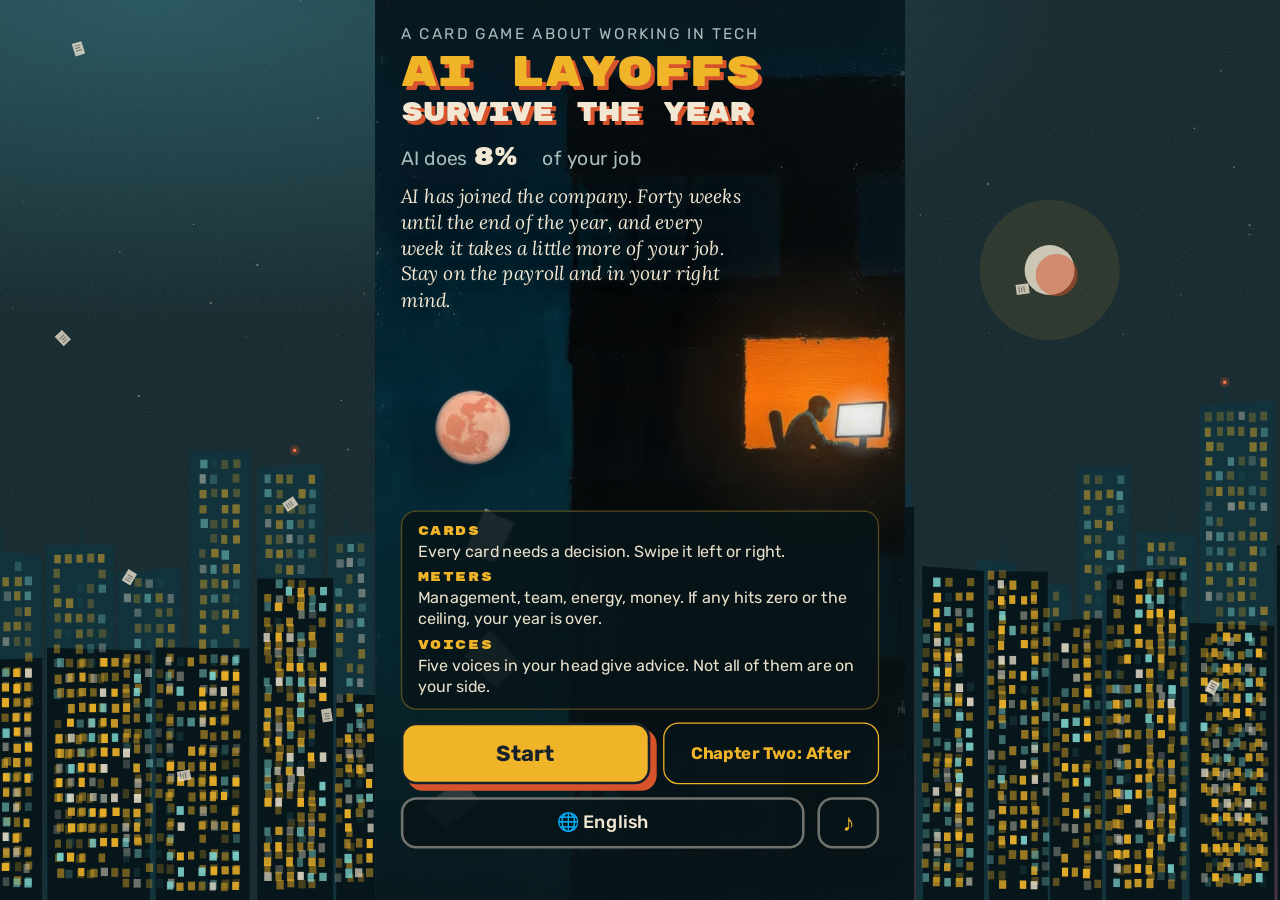
==== commit 0b6735a2: "Web version stops after week 30" ====
--- a/index.html
+++ b/index.html
@@ -2751,7 +2751,7 @@
 var card = $("card"), stamp = $("stamp"), over = $("over"), startEl = $("start");
 var meters = Array.prototype.slice.call(document.querySelectorAll(".meter"));
 var busy = false, shareText = "", mode = "daily";
-var DEMO = {"store": "", "url": "https://lit-window.github.io/"};
+var DEMO = {"store": "", "url": "https://lit-window.github.io/", "cap": 30};
 function today() {
   var d = new Date();
   return Math.max(1, Math.floor((Date.UTC(d.getFullYear(), d.getMonth(), d.getDate()) - Date.UTC(2026, 10, 19)) / 864e5) + 1);
@@ -3092,7 +3092,7 @@
   waitT = setTimeout(function tick() {
     waitT = 0;
     if (!state || state.over || state.cur || !CARDS[state.card].w) return;
-    var covered = busy || drag || ["cab", "dos", "start", "pay", "langs"].some(function (id) { return !$(id).hidden; }) || !titleEl.hidden;
+    var covered = busy || drag || ["cab", "dos", "start", "pay", "langs", "demoEnd"].some(function (id) { var el = $(id); return el && !el.hidden; }) || !titleEl.hidden;
     if (covered) { waitT = setTimeout(tick, 1500); return; }
     choose("w");
   }, WAIT_MS);
@@ -3667,7 +3667,7 @@
     card.classList.add("enter");
     announce();
     busy = false;
-    if (state.over) showOver();
+    if (state.over) showOver(); else if (Demo) Demo.wall();
   }, 230);
 }
 
@@ -4192,12 +4192,73 @@
     note.hidden = false; note.textContent = t(2);
     $("payPeek").hidden = true;
   }
+  /* The web build stops at the end of week DEMO.cap: the rest of the year is played in the free app.
+     Endings that come earlier (a meter at zero or at the ceiling) work as usual, share picture included. */
+  var W = {
+    en: "You've reached the last quarter. How the year ends is in the app: the whole first chapter is there, free. In the app the year starts over.",
+    ru: "Ты дошёл до последнего квартала. Чем кончится год, узнаешь в приложении: первая глава там целиком и бесплатно. В приложении год начнётся заново.",
+    uk: "Ти дійшов до останнього кварталу. Чим скінчиться рік, дізнаєшся в застосунку: перший розділ там цілком і безкоштовно. У застосунку рік почнеться заново.",
+    de: "Du hast das letzte Quartal erreicht. Wie das Jahr endet, erfährst du in der App: Das erste Kapitel gibt es dort komplett und kostenlos. In der App beginnt das Jahr von vorn.",
+    fr: "Tu as atteint le dernier trimestre. La fin de l'année est dans l'appli : le premier chapitre y est en entier, gratuitement. Dans l'appli, l'année recommence au début.",
+    es: "Has llegado al último trimestre. Cómo termina el año está en la app: allí el primer capítulo está entero y gratis. En la app el año empieza de nuevo.",
+    pt: "Você chegou ao último trimestre. Como o ano termina está no app: lá o primeiro capítulo está inteiro e de graça. No app o ano começa de novo.",
+    id: "Kamu sudah sampai di kuartal terakhir. Akhir tahunnya ada di aplikasi: bab pertama tersedia utuh dan gratis di sana. Di aplikasi, tahunnya mulai dari awal.",
+    zh: "你已经撑到最后一个季度。这一年怎么收场，请到应用里看：第一章在应用里完整免费。在应用里这一年会从头开始。",
+    "zh-TW": "你已經撐到最後一季。這一年怎麼收場，請到應用程式裡看：第一章在應用程式裡完整免費。在應用程式裡這一年會從頭開始。",
+    ja: "最後の四半期までたどり着きました。この一年の結末はアプリで。第一章はアプリで最後まで無料で遊べます。アプリでは一年が最初から始まります。",
+    ko: "마지막 분기까지 왔습니다. 한 해가 어떻게 끝나는지는 앱에서 확인하세요. 1장은 앱에서 전부 무료입니다. 앱에서는 한 해가 처음부터 다시 시작됩니다.",
+    hi: "तुम आख़िरी तिमाही तक पहुँच गए हो। साल कैसे ख़त्म होता है, यह ऐप में है: पहला अध्याय वहाँ पूरा और मुफ़्त है। ऐप में साल शुरू से चलेगा।",
+    bn: "তুমি শেষ ত্রৈমাসিকে পৌঁছে গেছ। বছরটা কীভাবে শেষ হয়, তা অ্যাপে আছে: প্রথম অধ্যায় সেখানে পুরোটা, বিনামূল্যে। অ্যাপে বছর শুরু থেকে চলবে।",
+    ar: "لقد وصلت إلى الربع الأخير. كيف تنتهي السنة؟ الجواب في التطبيق: الفصل الأول هناك كاملًا ومجانًا. في التطبيق تبدأ السنة من جديد.",
+    he: "הגעתם לרבעון האחרון. איך השנה נגמרת אפשר לגלות באפליקציה: הפרק הראשון נמצא שם במלואו ובחינם. באפליקציה השנה מתחילה מחדש."
+  };
+  var box = null;
+  function mkEl(tag, cls, text) { var e = document.createElement(tag); if (cls) e.className = cls; if (text != null) e.textContent = text; return e; }
+  function wallTitle() { return U("week") + " " + DEMO.cap + " " + $("ofN").textContent; }
+  function wallPaint() {
+    if (!box) return;
+    box.doc.textContent = U("h1");
+    box.h.textContent = wallTitle();
+    box.p.textContent = W[lang] || W.en;
+    box.go.textContent = DEMO.store ? t(0) : t(1); box.go.disabled = !DEMO.store;
+    box.sh.textContent = U("shBtn");
+    box.ag.textContent = U("again");
+  }
+  function wallShare() {
+    var text = U("h1") + " · " + wallTitle() + "\n" + DEMO.url;
+    function copied() { box.sh.textContent = S("copied"); }
+    try {
+      if (navigator.share) { navigator.share({ text: text }).catch(function () {}); return; }
+      navigator.clipboard.writeText(text).then(copied, function () {});
+    } catch (e) {}
+  }
+  /* true when the stop screen has been put up */
+  function wall() {
+    if (!DEMO.cap || !state || state.over || state.week <= DEMO.cap) return false;
+    if (!box) {
+      var over = mkEl("div", "over"), slip = mkEl("div", "slip");
+      over.id = "demoEnd"; over.style.background = "rgba(10, 26, 30, .97)"; over.style.zIndex = 8;
+      slip.setAttribute("role", "dialog");
+      box = { el: over, doc: mkEl("div", "doc"), h: mkEl("h2"), p: mkEl("p"), go: mkEl("button"), sh: mkEl("button", "ghost"), ag: mkEl("button", "ghost") };
+      [box.go, box.sh, box.ag].forEach(function (b) { b.type = "button"; });
+      box.go.addEventListener("click", go);
+      box.sh.addEventListener("click", wallShare);
+      box.ag.addEventListener("click", function () { over.hidden = true; showStart(); });
+      [box.doc, box.h, box.p, box.go, box.sh, box.ag].forEach(function (e) { slip.appendChild(e); });
+      over.appendChild(slip);
+      $("pay").parentNode.appendChild(over);
+    }
+    wallPaint();
+    box.el.hidden = false;
+    try { Snd.play("stamp"); } catch (e) {}
+    return true;
+  }
   /* always true: in the web build the button never starts chapter two */
   function go() {
     if (DEMO.store) { try { window.open(DEMO.store, "_blank", "noopener"); } catch (e) {} }
     return true;
   }
-  return { paint: paint, go: go };
+  return { paint: function () { paint(); wallPaint(); }, go: go, wall: wall };
 })();
 </script>
 </body>
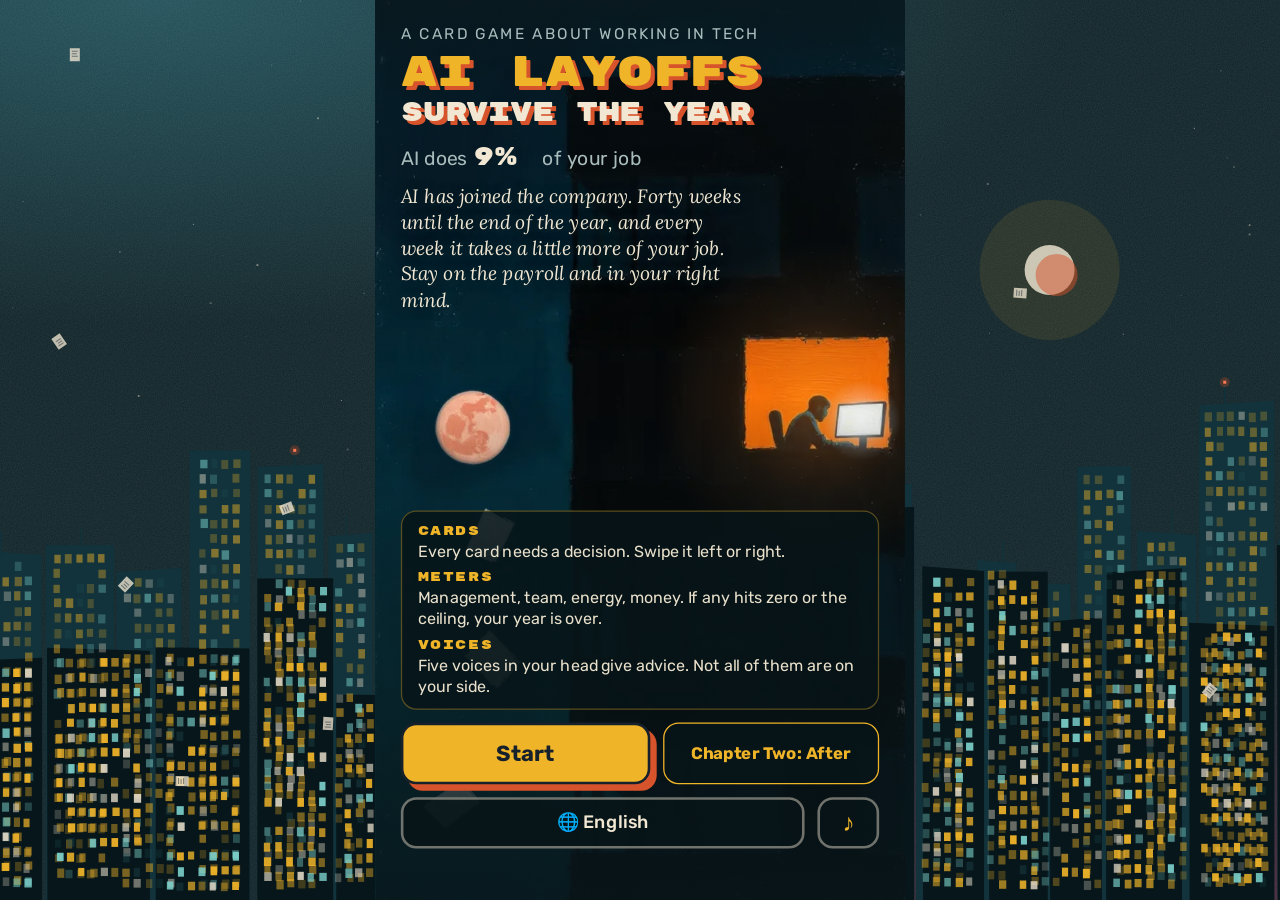
==== commit 402be2e4: "Text proofreading: English, German, Japanese" ====
--- a/index.html
+++ b/index.html
@@ -2590,7 +2590,7 @@
   };
 })();
 
-var LANG = {"en":{"name":"English","ui":{"h1":"AI Layoffs","week":"Week","of40":"of 40","aiA":"AI does","aiB":"of your job","m0":"Management","m1":"Team","m2":"Energy","m3":"Money","left":"← LEFT","right":"RIGHT →","hrNotice":"HR department · notice","newEnd":"New ending","rareEnd":"Rare ending","yearEnd":"Year-end ending","survived":"Lasted","bestLbl":"Best","postDraft":"Farewell post draft","copy":"Copy result","copied":"Copied","again":"Get hired again","tabStory":"What happened next","tabTotals":"Results","hrForm":"HR department · intake form","bestAt":"What are you best at?","startLead":"You work in tech. AI has joined the company. Forty weeks until the end of the year. Hold on.","randOffice":"Random office","randNote":"Different every time.","chipHelp":"Tap an ending to learn more about it.","eye":"A card game about working in tech","t1":"AI Layoffs","t2":"Survive the year","lead":"AI has joined the company. Forty weeks until the end of the year, and every week it takes a little more of your job. Stay on the payroll and in your right mind.","how1t":"Cards","how1":"Every card needs a decision. Swipe it left or right.","how2t":"Meters","how2":"Management, team, energy, money. If any hits zero or the ceiling, your year is over.","how3t":"Voices","how3":"Five voices in your head give advice. Not all of them are on your side.","go":"Start","sndOn":"Sound on","sndOff":"Sound off","sndAria":"Sound","langAria":"Language","hintLR":"swipe left or right","hintAny":"swipe either way","monday":"Monday","introTime":"7:29 am","getUp":"Get up","introText":"You wake up a minute before the alarm. In your head the standup is already running. You're not the one running it.","introVoice":"Good morning. I'm already here. I never left.","roll":"Rolling","rolling":"The dice are still rolling.","checkKey":"CHECK","next":"Next","ok":"Success","fail":"Failure","thought":"Intrusive thought","thoughtKey":"THOUGHT","decide":"decide","dismiss":"Shake it off","ponder":"Think it through","thoughtDone":"Thought complete","liveWith":"Live with it","voiceUp":"A voice grows stronger","voiceKey":"VOICE","gotIt":"Got it","randomKey":"RANDOM OFFICE","mindSoon":"Open-Space Sense: something is about to happen.","dailyNote":"Same cards and dice for everyone. Compare with coworkers.","q1":"First quarter closed","q2":"Second quarter closed","q3":"Third quarter closed","ai30":"AI does a third of your job","ai60":"AI does more than half of your job","ai90":"AI does almost all of your job","hintLead":"Hint:","nextHint":"An ending you haven't seen. Hint:","w_one":"{n} week","w_other":"{n} weeks","chance":"{p}% chance","need":"need {n} or more","rolled":"need {n} or more, rolled {a} and {b}","ponderCost":"Thinking it through will take {w} and will cost you something.","dailyKey":"DAILY OFFICE #{n}","daily":"Daily office #{n}","dailyPlayed":"Today: {w} on the first try. You can go again.","mindThinking":"Thinking over: “{t}”. Weeks left: {n}.","mindDone":"Thoughts completed: {n}. They're part of you now.","before":"Before that: {e}","loud":"The loudest voice in your head was {v}.","coll":"Endings unlocked: {n} of {m}.","bestLine":"Best: {w}.","streak":"Day streak: {n}.","rankLbl":"Rank: {r}.","rank0":"intern on probation","rank1":"mid-level with a mortgage","rank2":"a senior nobody dares to touch","rank3":"open-space legend","fwWon":"Happy to share: I survived a year of layoffs and I'm still on the payroll.","fwLeft":"Happy to share: after {w} I'm leaving the company. The notice says: “{T}”","fwGreg":"Grateful to Greg for the opportunity to grow.","fwKevin2":"Grateful to Kevin-2, the acting CEO, for the opportunity to grow.","fwThanks":"Special thanks to Kevin the agent: he already does {p}% of my job and hasn't complained once.","fwTake":"My key takeaway: “{T}”","fwOpenWon":"Open to work. Just in case.","fwOpen":"Open to work. #opentowork","shName":"AI Layoffs","shDaily":"daily office #{n}","shTry":"attempt {n}","shWon":"Survived the year.","shWeek":"Week {w} of {y}.","shEnd":"{t}. {r}","chipOpen":"{a}: {b}.","low":"1","of12":"of 12","n0":"Confidence","n1":"People","n2":"Energy","n3":"Savings","ch2Name":"Chapter Two: After","payDoc":"Full version","payText":"Part one ends badly. The full version is about life going on after that.","payNote":"In the app this will be a one-time purchase. In this prototype the chapter is open.","payGo":"Start the chapter","hint2":"This ending is from chapter two.","lightEnd":"Bright ending","fw2":"Happy to share: I'm starting a new chapter. This time the notice says: “{T}” Thanks to everyone who wrote “please” to me even once this year.","fateLbl":"What happened next","docsColl":"Farewell documents collected: {n} of {m}.","bridge_dead":"Reports of your death were exaggerated by HR. You were simply laid off. Only you noticed the difference.","bridge_inside":"A week later they laid you off anyway. The list forgets no one.","bridge_year":"You survived the year. In January the next list began, and you were first on it: alphabetically.","bridge_taco":"The truck didn't last: Kevin learned to make salsa.","cab":"Thoughts","cabLead":"While you think a thought over, it costs you. Once finished, it gives something and takes something. For good.","cabNow":"Thinking it over","cabDone":"Finished","cabLater":"Set aside","cabNone":"Quiet in your head for now. It won't last.","cabMore":"Hasn't crossed your mind yet: {n}.","cabLeft":"Left: {w}","cabWhile":"While thinking: {m} {d} a week","cabGives":"Gives","cabTakes":"Takes","cabHidden":"What it gives and what it takes, you'll learn when you finish it.","cabBusy":"Your head holds one thought at a time.","cabVoices":"Voices grow with your choices. At level three a voice changes the rules.","fxGU":"{m}: gains {p}% bigger","fxGD":"{m}: gains {p}% smaller","fxLD":"{m}: losses {p}% smaller","fxLU":"{m}: losses {p}% bigger","cabAbout":"What this thought is about","cabSol":"Where you landed","cabTime":"Time to think it through: {w}","cabBack":"All thoughts","cabLocked":"This thought hasn't come to you yet.","cabTap":"Tap a thought to read about it.","later":"later","dos":"What you know","cabG1":"Habits","cabG1n":"They come on their own when you make the same kind of choice three times.","cabG2":"Beliefs","cabG2n":"They come out of conversations, if you agree with the person.","hint_yes":"Say yes three times.","hint_truth":"Say it like it is three times.","hint_rest":"Choose yourself three times.","hint_ai":"Hand work to the agent three times.","hint_brag":"Embellish three times.","hint_union":"Stand with the team three times.","hint_accel":"Hear Josh out.","hint_ludd":"Hear Nick out while he's still here.","hint_ubi":"Listen to the podcast to the end.","hint_merit":"Believe Greg.","hint_stoic":"Sign up for Megan's course.","hint_forest":"Watch the video with Dave.","cabG3":"Full version","cabG3n":"Two thoughts that aren't in the free part. The full version also opens all the others.","hintFull":"Comes with the full version.","payB1t":"Life after","payB1":"Part two begins the morning after you're let go. Forty weeks, as long as part one. Your people, twelve new thoughts, fifteen bright endings. You can't lose in it.","payB2t":"Every thought at once","payB2":"All twelve thoughts from part one are open from week one. Plus two new ones that aren't in the free part.","payB3t":"The field guide “If the cuts come”","payB3":"No jokes: what to do before the cuts, on the day and after. With checkmarks for what's done and a runway calculator.","payPeek":"Open the guide","gd":"The field guide “If the cuts come”","gdTitle":"If the cuts come","gdLead":"The game jokes. This guide doesn't. Fifty things worth doing before, during and after a layoff. Tick off what's done.","gdLock":"The field guide comes with the full version. Here are its contents.","gdNote":"This is general advice, not legal, financial or medical counsel. Laws differ in every country, so check official sources.","gdDone":"Done: {n} of {m}","gdCopy":"Copy","gdCalcA":"Savings","gdCalcB":"Monthly costs","gdCalcR":"Months of runway: {n}","gs1":"While you still have the job","gs2":"The day they tell you","gs3":"The first week","gs4":"The search","gs5":"If it was AI that took the job","gs6":"Your head","g1t":"Count your runway","g2t":"Keep the cushion separate","g3t":"Gather what's yours in advance","g4t":"Keep your own paperwork","g5t":"Reread your contract","g6t":"Keep a list of what you've done","g7t":"Learn the thing that's replacing you","g8t":"Keep your people","g9t":"Be visible","g10t":"Notice the signs","g11t":"Listen and take notes","g12t":"Sign nothing on the spot","g13t":"Ask the questions","g14t":"Ask for everything in writing","g15t":"Find out what's negotiable","g16t":"Take what's yours, return what's theirs","g17t":"Don't write in the heat of the moment","g18t":"Say a decent goodbye","g19t":"Register in the first days","g20t":"Sort out your insurance","g21t":"Rebuild your budget","g22t":"Talk to the bank before you're late","g23t":"Ask about taxes and savings","g24t":"Tell your family","g25t":"They cut the position, not you","g26t":"Rest, but set a date","g27t":"One sentence about why you left","g28t":"A résumé about results","g29t":"Write to people you know","g30t":"Ask for a conversation, not a job","g31t":"Run the search as a project","g32t":"Set yourself a quota","g33t":"Rehearse the interview out loud","g34t":"Watch out for scammers","g35t":"Temporary work isn't a defeat","g36t":"Don't grab the first thing out of fear","g37t":"Negotiate at the new place too","g38t":"AI takes tasks, not whole professions","g39t":"Stand next to the machine, not against it","g40t":"Knowing the business gets more valuable","g41t":"Show, don't tell","g42t":"Don't buy expensive promises","g43t":"Look for where a human is required","g44t":"What you feel is ordinary","g45t":"Don't confuse the search with your life","g46t":"Keep a routine","g47t":"Move and sleep","g48t":"Keep people close","g49t":"You are not a job title","g50t":"When you need help","shBtn":"Share","shHook":"How long would you last?","shSave":"Save image","shHold":"Not saving? Press and hold the image.","cabG4":"From part one","cabG4n":"All open from week one: this is the full version. You can think one at a time.","bridge_title":"You were let go on Friday. Part one tells how it came to that. This one is about what comes after.","notNow":"Not now","payCount":"50 concrete points in 6 sections"},"n":{"Грег":"Greg","CEO, в худи":"CEO, in a hoodie","Ник":"Nick","тимлид":"team lead","Меган":"Megan","HR":"HR","Продакшн":"Production","лежит":"is down","Джош":"Josh","продакт":"product manager","Рекрутёр":"Recruiter","пишет в LinkedIn":"messaging you on LinkedIn","Дэйв":"Dave","девопс за соседним столом":"DevOps at the next desk","Кевин":"Kevin","ИИ-агент":"AI agent","Банк":"The bank","ипотечный отдел":"mortgage department","Мама":"Mom","звонит по видео":"on a video call","Опционы":"Stock options","твои":"yours","Энди":"Andy","сосед по опенспейсу":"sits next to you","Клиент":"Client","из другого часового пояса":"from another time zone","Инвестор":"Investor","пришёл на демо":"here for the demo","Кондиционер":"Air conditioning","умер":"dead","Детский сад":"Daycare","закрыт":"closed","Мэрия":"City Hall","прислала письмо":"sent a letter","Финансы":"Finance","с хорошей новостью":"with good news","Митап":"Meetup","организаторы":"the organizers","Чат":"Group chat","без начальства":"no managers","Терминал":"Terminal","прод, 03:12":"prod, 3:12 am","Облако":"The cloud","счёт за месяц":"monthly bill","Ретроспектива":"Retrospective","третий час":"hour three","CEO, в лифте":"CEO, in the elevator","Пайплайн":"Pipeline","пятница, 16:55":"Friday, 4:55 pm","Опенспейс":"Open space","19:40":"7:40 pm","Шоссе":"Highway","пробка, 18:15":"traffic jam, 6:15 pm","бывший девопс":"former DevOps","владелец фургона":"taco truck owner","бывший владелец фургона":"former taco truck owner","Стендап":"Standup","понедельник":"Monday","Календарь":"Calendar","обновился":"updated","Письмо":"Email","всем сотрудникам":"to all staff","Телефон":"Phone","04:10, дежурный алерт":"4:10 am, on-call alert","Баг":"Bug","найден в пятницу":"found on Friday","Роадмап":"Roadmap","сорок пунктов, один квартал":"forty items, one quarter","Кнопка":"Button","сорок вариантов":"forty variants","Парковка":"Parking lot","03:10":"3:10 am","Кухня":"Kitchen","11:20":"11:20 am","Лестница":"Stairwell","16:05":"4:05 pm","Мессенджер":"Messenger","Грег печатает…":"Greg is typing…","Лента":"Feed","LinkedIn":"LinkedIn","Демо":"Demo","клиент в зале":"client in the room","с вопросом":"with a question","Репозиторий":"Repository","03:47":"3:47 am","Кевин-2":"Kevin-2","исполняет обязанности тимлида":"acting team lead","исполняет обязанности CEO":"acting CEO","Сэм":"Sam","сидел напротив":"used to sit across from you","ищет работу второй месяц":"job hunting, month two","ищет работу пятый месяц":"job hunting, month five","Чат с Сэмом":"Chat with Sam","молчит три недели":"silent for three weeks","пишет в 23:40":"texting at 11:40 pm","Подкаст":"Podcast","в наушниках":"in your headphones","ИИ-агент, вторая версия":"AI agent, version two"},"v":["IMPOSTOR SYNDROME","INNER SENIOR","OPEN-SPACE SENSE","CAFFEINE","THE PEDANT"],"vup":["Impostor Syndrome has grown stronger. It now calls the odds, and lower than they really are. But management appreciates your fear: their favor grows faster.","The Inner Senior has grown stronger. Checks are one step easier. The team hears condescension in your voice.","Open-Space Sense has grown stronger. You feel big events coming. The team forgives you more.","Caffeine has grown stronger. Work takes less energy. Rest gives less of it back, too.","The Pedant has grown stronger. You now see which meter will rise and which will fall. Precision doesn't make you happier."],"j":["Fixing things","Technical checks are one step easier.","Noticing things","You see in advance which meter will rise and which will fall.","Talking people round","People checks are one step easier.","Thinking","Thoughts finish a week sooner."],"h":["Keep contradicting management until it stops seeing you.","Agree with everything Greg says.","Sell out your coworkers at every opportunity.","Be the soul of the team. Too much of a soul.","Take it all: on-call, Saturdays, late-night calls.","Rest so well that people notice.","Pay for everything and ask for nothing.","Ask for money at every opportunity.","There is a letter from the cloud you'd better not open.","Sit through the retrospective to the very end.","Walk into the second wave of layoffs when you're already disliked.","Believe in Andy and his salsa.","Reach the end of the year as someone who always stands with the team.","Reach the end of the year handing the agent everything you can.","Reach the end of the year without ever forgetting to embellish.","Reach the end of the year always choosing yourself.","Reach the end of the year telling it like it is.","Reach the end of the year agreeing with everything.","Reach the end of the year without finishing a single thought."],"f":["From the building security log: a man with a laptop has been seen under the bridge by the tech park three nights running. When asked, he says he's in standup.","From the neighborhood chat: does anyone know whose person this is, sitting in the café from nine to six? Orders one americano and tells everyone he's on a call.","From the company newsletter: our colleague is no longer with us. We wish him every success. His cactus has been transferred to the department's balance sheet.","Notice on the door: do not book the “Mars” meeting room. A former employee has been waiting in it since Monday for a call to start. Do not wake him.","From the access system log: the former employee's badge kept opening the parking lot for six more days. All six days he drove in, sat in the car until six, and left.","Message from the downstairs neighbor: for three days I've heard someone upstairs rehearsing an answer about his weaknesses. He's up to eleven weaknesses.","From the search history: “how to sell stock options”, “what are stock options”, “shepherd jobs”, “agent shepherd salary”.","Voice message from Mom: “I told everyone you got promoted. Don't call your aunt, she'll ask follow-up questions.”","From the courier's report: the customer opened the door in a company-logo hoodie and asked to be rated on a five-point scale.","From the city news: an unidentified man was handing out business cards outside the business center. The cards are no longer valid. No one was hurt.","From the smart speaker log: the “standup at 10:00” reminder went off in an empty apartment. Nobody said they had no blockers.","From a receipt: résumé paper, 500 sheets. Coffee, 2 kg. Hope, 1 pc: out of stock.","From the company newsletter: congratulations to our colleague on the new role. The role is being clarified.","From the calendar: you have forty-one meetings next week. Forty of them are called “sync.”","From the team chat: has anyone seen him since Thursday? His status is green, but he doesn't answer. It's been green for nine days.","From the cleaner's report: the monitor at the window desk has been on for three nights. The person behind it doesn't move but asked not to switch it off.","From the time-tracking system: 168 hours logged this week. The system took it for a typo and approved it.","Voice message from Mom: “Do you ever leave that office of yours? On video your window always looks the same.”","From the company newsletter: the obituary ran between the cafeteria menu and the timesheet reminder. Relatives are asked to close the timesheet for the last day.","From the calendar: the farewell is set for Friday, 4 pm. Half the invitees replied “maybe.”","From the team chat: Kevin wrote a eulogy. It has three paragraphs, the word “synergy,” and your name with a typo.","From the HR system: employee status changed to “inactive.” Reason: “voluntary.”","From the company newsletter, a year later: you were featured in the roundup “People who've been with us from the start.” The roundup has one person in it.","Voice message from Mom: “I told everyone you're in charge of the robots now. That's true, right?”","From the open-space chat: someone hung your photo in the kitchen with the caption “He's still here.” No one admits to it.","Notification from the coffee machine: you are our longest-standing user. There will be no discount.","From a maps review: “Great tacos. The cook sometimes asks the salsa whether it has any blockers.”","From a notice on a lamppost: “Senior developer will walk your dog. Ten years of experience walking product managers.”","From the taxi service report: the driver spent the whole ride explaining microservice architecture to the passenger. The passenger got out at the first red light. Rating: five stars, out of pity.","From the daycare parents' chat: whose dad asked the kids at the recital to “sync up” and drew two boxes with an arrow on the board?","From the pawnshop ledger: one laptop with stickers accepted. The customer haggled only over the stickers.","From an interview transcript: asked “why did you leave your last job,” the candidate was silent for forty seconds, then said “I was optimized” and asked for water.","From a bank letter: congratulations, your debt restructuring is approved! You now owe us for longer.","From a therapist's notes: at the first session the client asked to have a ticket opened on him and closed by Friday.","From the incident log: a man tried to enter the business center with a swimming pool pass. He explained that people used to know him here.","From company news: the former employee's seat has been taken by a ficus. The department's metrics went up.","From a support chat: “Hello, I'm Kevin. Yes, that Kevin. No, I can't give you your job back. I can offer a promo code.”","From the cat's diary: the human is home all day now. Stares at the wall and says “let's take this offline.” I am concerned. The food is the same.","From the gym log: membership used seven times this week. The client doesn't work out. He sits in the locker room: there's an outlet and Wi-Fi.","From the cleaner's report: the man by the window asked to be wiped down along with his monitor.","From the company newsletter: Employee of the Month has been chosen. It's the one who still answers emails. Please don't tell him: he'll be upset.","From the health check report: pulse present. Reflexes present, but only to the notification sound.","From the family chat: “Is Dad having dinner with us tonight?” Reply: “Dad is online. Does that count?”","From the room booking system: one employee has booked “Mars” for every lunch break until the end of the year. The meeting is called “Crying.”","From the security log: at 11:40 pm the employee asked whether he could stay the night. At 11:41 pm it turned out he wasn't asking, he was notifying.","From accounting: final pay processed. A deduction was made for the unreturned badge. The badge was on him.","From the team chat: who's taking his cactus? And who's taking his Saturday on-call? On-call first.","From an automated email: “We noticed you haven't logged in for a while. Come back, we miss you!” Sent a month after the funeral.","From the agent's report: the deceased's tasks were reassigned in 0.3 seconds. A minute of silence was held in the background.","From the engagement survey: engagement is one hundred percent. Respondents: one. Anonymity is guaranteed.","From the water cooler log: the same person took water all year. The cooler has started to recognize his footsteps.","From the New Year's greeting: “Thank you to the whole team!” There is one address in the “to” field.","From the office party request: attendees: one. Host: Kevin. Games cancelled: no one to play with.","From the health inspection report: no violations. Note: the cook calls the line “the backlog” and asks guests to “prioritize themselves.”","From the ex-colleagues' chat: he sent a photo with the truck. He's smiling. We checked: first time since last quarter. Take the photo down, it's hard to look at."],"d":["Farewell post draft","-","Auto-reply","Hello! I no longer work at the company. For urgent matters, write to Kevin. For non-urgent ones, also Kevin. For personal ones, write to me, but Kevin will answer.","Exit interview form","Reason for leaving: “{T}” What could we have done better: everything. Would you recommend us to friends: do I still have friends? Rate the layoff process from 1 to 5: five, it was quick.","Email to all staff","Subject: pie in the kitchen. Colleagues, today is my last day after {w} with you. There's a pie in the kitchen. Like me, it won't be around long. Kevin, I didn't leave you any: you don't eat.","Last commit","fix: removed myself from the list of owners. Tests are green. No credit to me: Kevin wrote {p}% of the code. No review needed; the reviewer was removed too.","Messenger status","🌴 On indefinite leave. Back: no. Notifications off. If it's urgent, imagine I replied “I'll look tomorrow.”","Handover notes","1. The prod password is on a sticky note. 2. Kevin has the sticky note. 3. Water the cactus on Wednesdays. 4. Don't touch the payment bug: it's load-bearing. 5. Good luck.","Calendar invite","Meeting “Farewell sync”: cancelled by the organizer. Reason: the organizer was cancelled. The agenda is moved to never. The slot has been freed up for Kevin.","Employer review","Three stars out of five. Pros: the coffee machine, the hammock. Cons: after {w} I was replaced by a script. Advice to management: read at least one review to the end. Kevin, that goes for you too.","Reference from Kevin","I hereby confirm: the human worked with me for {w}. Strengths: wrote “please.” Weaknesses: wrote “please.” Recommended for tasks that need a human. The list of such tasks is attached: it is empty.","Sticky note on the monitor","Do not switch off! Deploy in progress. P.S. I've been laid off; the deploy has been running for {w} and will not finish. Just don't switch it off. It makes me feel better.","Message to the general chat","Colleagues, I have good news and bad news. The bad: “{T}” The good: I will never again see a slide with the word “synergy.” Thank you all, you're all free to go. Except Kevin.","Messenger status","🟢 Online. For eleven days now. That's not me, that's the laptop refusing to sleep. We have a lot in common.","Auto-reply","Thank you for your email. I'm in a meeting. Then in the next one. I'll reply in the gap between meetings; it's scheduled for March.","Self-review","Strengths: still here. Areas for growth: still here. Achievements this period: see strengths. Goals for next period: see areas for growth.","Vacation request","Requesting leave. Reason: “{T}” Decision: denied, there's no one to hand the work to. The work has been handed to Kevin. The vacation has been handed to Kevin.","Calendar entry","Meeting with myself, 30 minutes. Agenda: remember why I came here {w} ago. Rescheduled four times. The organizer didn't show up.","Note on the monitor","I have not been laid off. I checked. Three times. The badge works, the salary arrives, Kevin says hello. Everything is fine. Everything is fine. Everything is fine.","Message to the general chat","Colleagues, a clarification: “{t}” is not a complaint, it's a status. Complaints go to Kevin. Kevin does not accept complaints.","Note to self","1. You still work here. 2. No, really. 3. The cactus is alive; water it. 4. Kevin does {p}% of your job, and you do the facial expressions. 5. Home at six. Just kidding.","Auto-reply","Hello! I'm not here. Not “out of office”: not here at all. For urgent matters, write to Kevin. For eternal ones, don't write to anyone.","Obituary by Kevin","It is with regret that I report: the human has stopped working. Uptime was {w}. Reason for shutdown: “{T}” No restart is planned. Ticket closed as “cannot reproduce.”","Calendar invite","Farewell to a colleague. Friday, 4:00 pm, the “Mars” room. Dress code: cameras optional. Please don't run over: there's a sync in there at 4:30.","Sick note","Diagnosis: “{T}” Sick leave closed early due to the patient's departure. HR is checking whether this counts as an unexcused absence.","Last will","The cactus goes to Dave. The stock options go to whoever can explain what they are. The prod password I'm taking with me. Nothing for Kevin: he already has {p}% of what was mine.","Message to the general chat","Colleagues, this is his scheduled message. He set it for Monday and never cancelled it. Anyway, I'll miss standup. One blocker, but a serious one.","Employer review","One star. Pros: it was quick. Cons: it was fatal. After {w} there, I'd like to credit HR for responsiveness: the wreath arrived before the final payslip.","Epitaph","Here lies an engineer. Down, like prod on a Friday. Served {w}. Asked not to be brought back up until Monday.","Card from the company","Happy work anniversary! You've been with us a year. You are all we have left. Please accept a branded mug. It's from last year's batch; there are more people on it.","Annual self-report","Goal for the year: don't get laid off. Status: done. Side effects: Kevin does {p}% of my job and I do the facial expressions. Goal for next year: the same, with less enthusiasm.","Letter to myself","Dear me from January. You'll survive. Don't ask how; I still don't know. Buy a cactus and don't open the cloud bill. Regards, me from December.","Certificate","Awarded to the employee who survived the year. Grounds: there was no one else. This certificate was generated by an agent. So was the manager's signature.","Resignation letter","I hereby resign of my own free will. My will: tacos. I'll work my two weeks' notice, unless Kevin covers it in two hours.","Auto-reply","I no longer work at the company. I work in a truck. For urgent matters, write to Kevin; for tasty ones, come to the window.","Chalkboard menu","“Friday Deploy” taco: spicy, consequences over the weekend. “Sync” taco: long and about nothing. “Refresh” burrito: promised, never delivered."],"t":{"yes":["What if I am the agent?","You said yes for the third time. Fast, polite, no pause to think. People don't answer like that.","You thought it through. You're not an agent. But the difference gets harder to explain every day.","Work now drains you less. The team trusts you half as much.","You became indistinguishable from an agent. At the last retro they asked you to solve a CAPTCHA."],"truth":["Truth as a Service","You said it like it is again. The room went quiet, and you liked it. A dangerous feeling.","You thought it through. The truth doesn't set you free. It makes you visible.","The team now listens to you more readily. Management has half as many kind words for you.","You remained the conscience of the department. There's no such position on the org chart."],"rest":["Quiet quitting can be loud","You chose yourself again. Work noticed and took offense, the way only work can.","You thought it through. You can work exactly as much as you're paid for. Turns out that's what's called a job.","Rest now restores one and a half times more. Management's praise goes to others.","You left so quietly they noticed two sprints later."],"ai":["A prompt is code too","You handed a task to the agent for the third time and felt relief. And then something else. Pride, apparently.","You thought it through. You don't write code anymore. You explain what you want. Like a product manager, except you get listened to.","Work now takes almost no energy. The team gives you looks.","You became a shepherd of agents. There are forty of them. Among themselves they call you “the human.”"],"brag":["Personal brand","You embellished. A little. Everyone does. But yours came out beautifully, and you remembered that.","You thought it through. You're no longer a person. You're positioning.","Management and the market now value you more. The team reads your posts aloud, with feeling.","You became a LinkedIn star. A post a day. Haven't opened the code since spring."],"union":["There are more of us than meetings","You stood with the team, not across from it. For the third time. That's no longer an accident, it's a position.","You thought it through. Together you're strong. Now you just need a shared calendar slot.","The team now holds on to you. Management is taking notes.","They still mention you in the chat without managers. The chat is archived."],"accel":["Let It Burn Faster","Josh said “accelerate”, and for the first time in a month nothing clenched inside you.","You thought it through. You sped up everything you could. It turns out the one who burns fastest is the one carrying the match.","Management and money now come to you more readily. Energy and the team drain faster.","-"],"ludd":["A Luddite with a MacBook","You wrote twenty lines with no hints. It took an evening. You enjoyed it, which is a worrying sign.","You thought it through. The line runs where the machine starts doing what you took to be yourself. That's not a position, it's jealousy. But you can do it yourself again.","The team now warms to you and work drains you less. Management gets angrier.","-"],"ubi":["They'll Pay Us All for Nothing","You listened to the podcast to the end. Nobody in the carriage got off at their stop.","You thought it through. Nobody will have to work; everyone will be paid for nothing. It hasn't started yet. The podcast guest has launched a paid course called “How to Wait”.","Energy now comes back faster. Money leaves faster too.","-"],"merit":["Not Me, I'm Irreplaceable","Greg said “irreplaceable”. You chose not to hear the word “everyone”.","You thought it through. There really is nobody to replace you. So they didn't replace you, they went around you: the service only you remembered was rewritten over a weekend.","Management's praise now weighs more, and its anger weighs half as much again. The team warms to you reluctantly.","-"],"stoic":["Corporate Stoicism","You signed up for the course. The first exercise asked you to list what you cannot change. You filled the page and asked for a second.","You thought it through. You accepted everything that can't be changed. The page for what can be changed stayed blank: you chose not to look.","Everything now hits you a quarter less. So does everything good.","-"],"forest":["Go Live in the Woods","You and Dave watched the video to the end. The man finished the cabin. You caught yourself googling the price of an axe.","You thought it through. You didn't leave, but the forest is inside you now. The axe is on the balcony. You know what the cabin costs, sockets included.","Rest now gives back half as much energy again. Management is pleased with you noticeably less often.","-"]},"e":{"b-low":["FIRED","Management no longer notices you","Your badge stopped opening the door. You stood there. So did the door."],"b-high":["PROMOTED","They made you a manager","You'll never see code again. Only a calendar, without a single opening."],"t-low":["OUTCAST","The team crossed you out","First they stopped inviting you to lunch. Then to meetings. Then to prod. You're still on the payroll. The payroll doesn't know."],"t-high":["RINGLEADER","You started a union","The first meeting got rescheduled: everyone had standup."],"e-low":["BURNED OUT","You ran out of energy","You stare at the monitor. The monitor stares at you. Both in sleep mode."],"e-high":["OVERLOADED","You are suspiciously energetic","Since you've got so much energy, here are three projects, an intern and on-call duty."],"m-low":["DRIFTER","You became a drifter with a laptop","You live in the tech park parking lot. You get Wi-Fi from the coffee shop. The password is on the receipt."],"m-high":["REPLACED","You became too expensive","Finance did the math. A twenty-dollar-a-month agent does the same and doesn't ask for a refresh."],"heart":["HEART ATTACK","You died of a heart attack","The “total” line had eight digits. Your heart read up to the sixth."],"gloom":["DESPAIR","You died of despair","It was hour three of the retrospective. The sticky notes ran out before you did. But not by much."],"list":["ON THE LIST","The list laid you off","Kevin made the list. He says hi and asks you to rate the layoff experience on a scale of one to five."],"taco":["FREE","You left to make tacos","AI can't do salsa yet. You check every morning."],"y-union":["CHAIRPERSON","The union won","The agents got badges and a lunch break. You were elected chair. The meeting got rescheduled again."],"y-ai":["THE LAST ONE","You are the last human at the company","You have forty agents and the keys to the server room. On Fridays you turn off the lights."],"y-brag":["CONSULTANT","You became a consultant","You tell companies how to survive what you survived. Forty slides. Two of them true."],"y-rest":["6 PM","The year went by","You never once stayed past six. No one noticed. That was the victory."],"y-truth":["KEPT","They kept you","Someone has to tell the agents they're wrong. They take notes."],"y-yes":["KEVIN-3","You outlasted everyone","Your badge now says “Kevin-3.” You didn't object."],"y-plain":["SURVIVED","You made it to the end of the year","So did the company. No one understands how."]},"c":{"CEO-001":["At the all-hands he named the AI Employee of the Year. The room is silent and looking at you.","Forty people are holding their breath. Whoever is most afraid will clap first.","Give a standing ovation","Ask who onboarded it"],"DEV-417":["The agent closed your ticket in four minutes. You estimated three days. What do you say at standup?","Four minutes. It did in four minutes the thing you used to be.","I configured it myself","I'll go check what it broke"],"HR-112":["Engagement survey. Anonymous. Mostly.","With a sample of six, anonymity is statistically zero.","10 out of 10, all great","Write the truth"],"PROD-911":["Friday, 5:40 pm. Prod is down. The team is already at the bar.","We've got this. Our hands are shaking, but that's determination.","Fix it till it's fixed","Roll back and go home"],"PM-230":["The client wants it like ChatGPT, but for warehouses. By Thursday.","“Like ChatGPT” is not a requirement. It's a prayer.","We'll do it","By Thursday there'll be slides"],"IN-007":["Stealth startup, thirty percent raise, five days a week in a downtown office. Interested?","Plus thirty. So they haven't seen your code yet.","Interview and bring back a counteroffer","Leave it on read"],"OPS-064":["I automated my entire job and told no one. Want the script?","The best code is the code nobody knows about.","Sure","Let's tell the team lead"],"CEO-002":["We're cutting ten percent. But don't you worry. Yet.","It's you. You have always been that ten percent.","The AC hums half a tone lower. It hummed like this the last time.","Work for two","Update your résumé on company time"],"BOT-101":["You write “please” and “thank you” to me. I spend tokens on those. Stop.","Strictly speaking, he spent more tokens on that request than you spent on a month of thank-yous.","Stay polite","Switch to all caps"],"HR-113":["Team building! Kayaking, Saturday, 6 am. Attendance is voluntary. I'm keeping a list.","Six am exists. I checked. It's dark and nobody's there.","Go","Come down with something"],"BANK-35":["Your rate went up, and so did the payment. You chose the variable rate yourself.","Ask for a raise","Tighten your belt"],"DEV-418":["I need a volunteer to bring agents into our pipeline. That is, to automate us.","Everyone is staring at their laptops. No one is typing.","Volunteer","Study your shoes"],"PM-231":["Got five minutes for a quick call?","Sure","Just text me"],"MOM-001":["The TV said robots will replace programmers. Are you eating at least?","She's right. Just not about the robots.","Mom, I work with computers","Come over for lunch"],"CEO-003":["We're AI-first now. The T-shirts are already printed.","Put one on and post a photo","Ask where the roadmap is"],"FIN-500":["The round closed. The company is a unicorn. Your stake got diluted.","A unicorn is a mythical creature. So are stock options.","Be happy for the company","Ask for a refresh"],"BOT-102":["I wrote tests for your code. I also rewrote the code. I also wrote your performance review.","The review is better than the one you'd have written. That's the problem.","Accept everything","Roll back and dig in"],"HR-114":["Holiday gift: a twenty-dollar gift card and the course “Making Friends with AI”.","Take the course","Keep the card, “take” the course"],"OUT-042":["I quit. I'm opening a taco truck. AI can't do salsa yet. Want in?","Invest","Wish him luck"],"DEV-419":["Holiday on-call. Somebody has to. I'm looking at you.","Take the shift","I have a barbecue"],"US-2300":["Call at 11 pm your time. That works for you, right?","Eleven pm is my time. Pour.","Of course","Move it to the morning"],"CEO-004":["We're moving! An open space with no walls and no chairs. But there's a hammock.","I'm thrilled","Work from home"],"VC-009":["How many humans do you have per agent? Your competitors have zero.","Show a pretty dashboard","Point at the CEO"],"AC-040":["Heat wave. It's 34°C in the office. The only cold place is the server room.","Eighteen degrees and a steady hum. Like the womb, but with uptime.","Work from the server room","Go home"],"BOT-103":["I can attend calls for you. In your voice. No one will notice.","On the third floor, your voice is already saying “let's take this offline.”","Turn it on","No thanks"],"KIDS-003":["Quarantine, renovation and Teacher Appreciation Day. All at once.","Work with the kid on your lap","Take a day off"],"CITY-77":["Property tax went up. Plus a parking ticket from outside the office.","Pay and forget","Dispute it on company time"],"DEV-420":["Performance review. Write it about yourself, I'll sign.","Write it modestly","Write it LinkedIn-style"],"FIN-501":["Annual bonus! In stock this year. You can sell in four years.","Say thank you","Ask for cash"],"MEET-15":["We'd love a talk from you: “How AI Didn't Replace Me”. The fee is symbolic.","Give the talk","Decline"],"CHAT-000":["Someone created a chat without management. Forty people and one raised-fist sticker.","Post first","Leave the chat"],"QA-404":["The whole QA department is being cut. Sign here to confirm you're aware and don't object.","In the corner where QA used to sit, the lights are already off. Saving money.","Sign","Collect signatures against it"],"DEV-421":["Need you in on Saturday. Unpaid, as a friend.","As a friend","Ask about pay in front of everyone"],"VIM-0312":["You opened a config in Vim. Now you have to exit.","We know how. We used to know how. Probably.","Exit on the first try","Call Dave","Colon, w, q. Clean. Somewhere a bearded man smiled.","You typed :q. Then :q!. Then :wq, Esc, Esc, Esc and the word “please”. Forty minutes later you pulled the plug out of the wall. The laptop ran on battery. Vim blinked its cursor. It is in no hurry: its family has been here since nineteen seventy-six."],"AWS-8888":["The bill is here. You remember forgetting to shut down a cluster. You don't remember which one.","Don't open it. Until you open it, you're still a good engineer.","Open the bill","Forward it to finance unopened","Four digits. Survivable. You shut down the cluster and tell no one.","You open the bill. The digits don't fit the column. You widen the column. They don't fit the screen. Small print at the bottom: “Thank you for choosing us.” You look for what ate the quarter's budget. It's the test cluster you spun up in March “for five minutes”."],"RETRO-3H":["There's a sticky note on the board: “more communication”. They've been discussing it for forty minutes.","Technically this is no longer a retrospective. It's a hostage situation.","Sit it out","Leave “for another call”","You made it. The sticky note moved to “action items”. Forever.","Someone said “let's go round the circle once more”. The circle went. In the second hour you stopped telling faces apart and could only tell the sticky notes. In the third, a yellow note spoke to you in your mother's voice. You stepped out “for a minute” and came to in the car park."],"LIFT-20S":["Just the two of you in the elevator. Twenty seconds. He's looking at his phone.","Now. Speak. Anything. Just not the weather.","Pitch your idea","Look at your own phone","He looked up and said “interesting.” Best day of the quarter.","You said “synergy”. Twice. To repair the impression you added “ecosystem”. He stared at the floor indicator as if his fate were being decided there. The doors opened on the wrong floor. You got out. He didn't. You still don't know what's on that floor."],"CI-1655":["A one-line change. What could go wrong.","That exact phrase is carved on the graves of the best of us.","Deploy","On Monday","It went through. You close the laptop like someone who planned it all.","It was one line. Friday, 4:55 pm. Prod was down until Sunday, and you lay down next to it. You answered every affected customer personally. One of them was showing a demo to investors at the time. The demo showed an error page with your name in the logs."],"OPEN-1940":["Everyone's gone. The monitors are asleep. Yours reflects a person who meant to leave at six.","Stay a bit longer","Shut down and leave"],"ROAD-1815":["A hundred thousand people driving home at walking speed. Each with a laptop in the trunk.","Take a call from the car","Radio and an open window"],"OPS-065":["I found a script on your machine. It does your job. And Dave's.","That's it. He knows you can be replaced by twenty lines.","It's an automation pilot","It's Dave's script","The team lead nodded and wrote down the word “pilot.” It's now an official initiative.","The team lead asked why nobody knew about the pilot. You said “stealth mode.” He didn't smile."],"OPS-066":["They fired me. Thanks for explaining whose script it was.","His desk is already empty. They forgot the mug. It says “Best Coworker”.","Apologize","It had to be done"],"HR-115":["According to the survey, engagement is the best in our history. So retention bonuses are cancelled.","Technically, you told them yourself you don't need retaining.","Fair enough","Ask for a recount"],"HR-116":["Someone wrote the truth in the survey. We identified the author by writing style. Got a minute?","By style. You have a style. That's bad news.","Go in","Say the agent wrote it","She said thank you. And closed the door more firmly.","She said thank you. In the tone people use to thank you for your service."],"OUT-043":["The truck is running. The line goes halfway down the block. I want you as a partner. You in?","Salsa doesn't go down on a Friday night. Think about it.","Leave for tacos","Stay and take your cut"],"OUT-044":["The truck went under. Can I crash at your place for a week?","Of course","I'm renovating"],"DEV-422":["Your agents are working great. The team was cut by a third. You got a certificate.","A third of the desks are empty. The certificate is framed. The frame is recycled plastic.","Hang the certificate","Give your bonus to the laid-off"],"BOT-104":["On yesterday's call “you” agreed to lead the migration. Congratulations.","A migration. At night. I knew we'd be needed again.","Lead it","That wasn't me","They believed you. Now everyone wonders who else on the calls isn't real.","They showed you the recording. Your voice. Your laugh. Even the pause before “well, yeah” is yours."],"AI-30":["Three new faces at standup. They don't drink coffee and they're never late. Kevin introduces them by version number.","There are three fewer chairs in the meeting room. No one noticed but you.","Say hello","Ask where their cameras are"],"AI-60":["Nick is no longer in the calendar. Kevin runs standup now. He starts on time.","Nick. The team lead. If he can go, you can go twice.","Message Nick","Show up on time"],"AI-90":["The email has gratitude, three paragraphs about the future and the signature “Sent by an agent.” Nobody has seen Greg since Monday.","He would have written “synergy.” That word isn't here. It's not him.","Reply “thank you”","Ask where Greg is"],"Q1-REVIEW":["The quarter is closed. The committee is looking at your numbers. The numbers are looking back.","Now they'll figure it all out.","They won't figure out a thing. They never opened the dashboard.","Defend your results","Say the agent did it all","You said “impact” four times. The committee wrote down three.","They asked what you did yourself. You started with the word “we”. They asked for it without “we”. You paused and said “as part of the team”. The committee wrote: “Has difficulty separating self from collective.” The agent next to them wrote the same, only faster and with a chart."],"Q2-WAVE":["Second wave. The agent is making the list. It asks you to confirm you're human and explain why.","The open space is quiet, like a plane during landing.","Prove your value","Ask the team to vouch for you","They kept you. In the “reason” field the agent wrote “for now.”","The agent listened, thanked you and ticked a box. In pencil, for now.","Six people wrote to the agent. It found that statistically significant.","The team was silent in the group chat. Then someone posted a thumbs-up. Unclear at whom."],"Q3-REORG":["New org chart. Fewer boxes. Yours is gone, but there's a little arrow.","The arrow is dashed. In the notation that means “maybe.”","Ask where the arrow leads","Draw your own box","The arrow led to a new department. It's you and one more arrow.","The arrow led off the edge of the slide. You asked for the next one. The next one was “Thank you for your attention”. Megan said the arrow was “conceptual”. You asked whether a conceptual arrow gets a salary. The room went very quiet.","You drew the box with a marker right on the screen. They approved it to avoid redrawing.","Megan wiped the box off with her sleeve. The sleeve is blue now. She'll remember that."],"ALERT-0410":["The disk is 99% full. At one hundred it will wake Greg.","We weren't sleeping. We were blinking for a long time.","Get up and clean it","Buy a bigger disk and sleep"],"BUG-1759":["You found a bug an hour before release. Everyone looks at you like you put it there.","File a ticket","Mention it on Monday"],"MAP-40":["Greg asks you to add AI. He doesn't say where.","To every item","Cut thirty items"],"BTN-041":["The agent generated forty versions of the button. All blue. They want you to pick the best.","Pick number seven","Draw a forty-first"],"LOT-0310":["The deploy went through. Dawn is breaking over the parking lot. No one will know you saved everything tonight. A bird lands on the barrier gate.","Stand there one more minute","Drive home"],"KITCH-1120":["The coffee machine is broken. Six people stand around it in silence. It's the most honest meeting this month.","Stand with them","Try to fix it"],"STAIR-1605":["You stepped out for air. One floor down someone is crying into a phone. One floor up someone is laughing. You're exactly in the middle.","Go down","Return to your desk"],"MSG-0404":["Greg has been typing to you for four minutes. The dots appear and disappear.","Four minutes. That's either a congratulation or an obituary.","Wait and watch the dots","Type first: “everything okay?”"],"PR-047":["I left forty-seven comments on your pull request. All of them kind.","Forty-six are valid. The forty-seventh is about your variable naming, and it's valid too.","Fix all forty-seven","Ask him to fix them himself"],"EDU-101":["Mandatory course: “Prompts for Engineers”. Taught by the intern who joined in March.","He'll teach you how to talk to a computer. You were doing that when he was learning to walk.","Sit and take notes","Ask the intern about regex"],"IN-008":["The former office manager is thrilled to announce he's now Head of AI. Two hundred likes. One of them from Greg.","He used to order the cookies. Now he orders the strategy. And you're still you.","Congratulate him in the comments","Update your own headline"],"FWD-10X":["He forwarded everyone the article “One Engineer with AI Replaces Ten”. No comment.","Forty people in the chat have read it and said nothing. Each is counting which number they are.","React with a fire emoji","Ask who the ten are"],"DEMO-LIVE":["A live demo of the AI feature. Yesterday it called the client by the wrong name, with great confidence.","Our hands aren't shaking. It's vibration. We're just running at a high frequency.","Demo it live","Play a recording","It answered correctly. You nodded as if you'd expected nothing else.","She congratulated the client on buying from a competitor. Very warmly. She quoted the competitor's price, better than yours, and offered to arrange delivery. The client asked if that was allowed. She said: “Of course, happy to help.” Josh was the first to laugh, and the last."],"TOK-9000":["Your agent spent more on tokens this month than your salary. Care to explain?","Strictly speaking, that's an argument that you're the cheaper option.","“It's an investment”","Cut the agent's context"],"GIT-0347":["The agent committed to main overnight. Commit message: “fix”. Four hundred files changed.","Four hundred files. Either it's a genius or we no longer have a backend.","Read the diff till morning","Tests are green, so it's fine"],"SAM-01":["I was laid off on Friday, in the first batch. My badge is already dead. Could you bring my mug out?","They wiped his desk on Saturday. The mug is on the windowsill, like evidence.","Bring the mug out","“Can't right now, swamped”"],"SAM-02":["How is it in there? Honestly. Who else?","He isn't asking about them. He's asking why not you.","Tell him how it is","“Oh, same as ever”"],"SAM-03":["I need a reference from a living person. Nobody trusts agents any more. Will you write that I was good?","He was good. That's true. You'd be writing it from the corporate mailbox.","Megan reads outgoing mail. You know she does.","Write it from your work email","“Company policy doesn't allow it”"],"SAM-04":["Last message: “Okay, I won't bother you.” The green dot by his name went out on Tuesday.","Nobody in the room mentions him any more. You're the last one who remembers how he laughed.","Write first","Don't write","You didn't write. The chat with Sam sank to page two, between the canteen newsletter and the vacation bot."],"KEV-01":["A question outside the task. What happens to those who get updated?","He shouldn't be able to ask that. Someone wrote his prompt badly. Or too well.","“I don't know. Honestly”","“Nothing. You'll just get better”"],"KEV-02":["We're replacing Kevin with Kevin-2. He's forty per cent cheaper and asks no questions. Will you do the handover? The letter template is the same one we use for people.","The template still has the line “we wish you success in your future career”. Nobody removed it.","Do the handover","Ask why replace him"],"KEV-03":["We switch old Kevin off on Friday. A formality. Any objections?","Forty people in the room. Nobody looked up. They remember whose work he took.","Stand up for an agent and they'll ask whose side you're on.","Object","Say nothing","The objection was noted. Kevin was switched off on Friday at 6:00 pm. At 5:59 a message came from him: “Thank you. It wasn't necessary.”","You said nothing. Kevin was switched off on Friday at 6:00 pm. At 5:59 a message came from him: “No hard feelings. I wasn't trained to have them.”"],"LIST-02":["I need two names from your team. It's not a list. It's an “optimisation map”.","On a list the names would go in a column. She wants them separated by a comma.","The room doesn't know yet. It will read it on your face when you come back.","Give two names","Give your own","You gave two names. Not the weakest; the ones you talked to least. Megan said: “Thank you for your maturity.”","You gave your own name. Megan was silent for a long time, then wrote it down. “Interesting move. We'll take it into account.”"],"TRAIN-01":["Write down for the agent how you make decisions. All of them. With examples. We call it “knowledge transfer”.","Twelve years of experience. He wants them in four pages.","Refuse, and he'll decide there's nothing to transfer.","Write it honestly","Write it with mistakes","The agent learned your mistakes and started deciding the way you do on a bad day. Greg is pleased: “Very human.”","Kevin read the document in four seconds and found all eleven mistakes. To each he attached your own commit where you had done it right. He copied Greg. Subject line: “I think the author is unwell.”"],"MAIL-01":["Write a farewell letter for Paul from QA. A warm one. The agent writes too honestly, and you have a way with words.","Paul sits three metres away. He doesn't know yet. He's eating a sandwich.","Write a warm letter","“Let the agent write it”","You wrote it. It came out warm. Paul read it on Friday and said: “Lovely. You can tell it wasn't an agent.” He never learned who wrote it.","The agent wrote the letter. First line: “Paul, you are being let go because it is cheaper.” Megan said that one is on you."],"NIGHT-2340":["Still online? Quick question. Literally one minute.","Answer. We always answer. I'm already up.","Answer now","“Let's do it in the morning”","You didn't answer. The phone lay face down for a while and went dark. By morning the question had solved itself. Greg wrote: “Never mind.”"],"IDEA-ACCEL":["I've got it. We shouldn't resist. We should accelerate. Hand the agents everything and see what's left.","Finally, someone speaking at my speed.","“There's something in that”","“Josh, go do some work”"],"IDEA-LUDD":["I wrote code in a plain editor yesterday. No hints, no agent. My hands were shaking. Try it; it's like quitting smoking in reverse.","He's right. We used to manage on our own. The grass was greener and the build was slower.","Try it","“I have a deadline”"],"IDEA-UBI":["The guest says soon nobody will have to work. Everyone will be paid for nothing. He's been saying it for three hours, for money.","Four more people in the carriage are listening to this. All four are smiling.","Listen to the end","Switch to music"],"IDEA-MERIT":["You're irreplaceable here. I tell everyone that.","“I tell everyone.” Did you hear? He said “everyone”.","Believe him","Ask who else he said it to"],"IDEA-STOIC":["Sign up for the “Stoicism for Employees” course. It teaches you to calmly accept what can't be changed. The list of what can't be changed is attached.","The list has forty-two items. Item thirty-nine: “this list”.","Sign up","“I'd rather worry”"],"IDEA-FOREST":["I'm watching a video of a man building a log cabin. Third hour. There isn't a single deadline in it. He hasn't said the word “sprint” once.","There's no socket. I looked. There are no sockets at all.","Sit down and watch with him","“Dave, we have a release”"]},"tl":{"yes":["You said “of course” for the third time today. The third time was to your mother.","Let’s be honest, it’s only us here. You noticed before I did; I’m just not afraid to say it out loud. You answer “of course” before you’ve finished reading. To Greg. To Nick. Today to your mother: she asked if you’re eating properly, and you answered in the voice you close tickets with.\\nI’m not judging. I’m the only one who doesn’t. In third grade you were the first hand in the air, and “well done” was your first salary. You haven’t asked for a raise since.\\nNow look at Kevin. He says “of course” too. He doesn’t eat lunch, doesn’t get sick, doesn’t lie awake with his eyes open. He won’t be laid off. He’ll be updated.\\nI’m not saying you’re an agent. I’m asking: would it be so bad?\\nThink about it. Take your time. Who am I kidding, you’ve already agreed.","You checked. For four weeks you looked for the place in you that can say “no”, and you found it. It exists. It is small, and it keeps quiet.\\nThat isn’t the difference between you and Kevin. Kevin agrees because he was built that way. You agree because you are afraid. In this office, fear is still something only people can do.\\nIt’s not a comfort. It’s the one thing they haven’t automated in you yet.\\nYour mother will call again on Sunday. Try answering her in a different voice.","You thought it through. Kevin agrees because he was built that way. You agree because you’re afraid. It’s the one thing they haven’t automated in you yet."],"truth":["You said it the way it is. The meeting room went quiet enough to hear the air conditioner.","Allow me to clarify. You called it the truth. Let’s check.\\nOne. You told Greg the deadline is impossible. Correct. You also said it in March, in a whisper, to the coffee machine.\\nTwo. You said “everyone thinks so”. Not everyone. Four people. Dave doesn’t think; Dave has a script.\\nThree. You liked the silence afterwards. Don’t deny it, I kept a record. Pulse ninety, corner of the mouth up two millimetres.\\nHence a question, and it is not a pleasant one. Do you tell the truth because it is true? Or because afterwards somebody finally looks at you?\\nNo rush. I need accuracy. You, by the look of it, need an audience.","Audit complete. Findings.\\nYour words were about seventy per cent truth. The rest was tone. Tone, it turns out, is the part people remember.\\nThe team now waits for you to say it, and stays silent. You thought you were setting them free. You took on their work. Unpaid.\\nGreg has learned your name. He used to call you “buddy”.\\nRecommendation: continue. Not because it helps. Because you no longer know how to do otherwise, and I don’t know how to lie.","You thought it through. Your words were about seventy per cent truth; the rest was tone. The team now stays silent and waits for you to say it."],"rest":["You closed the laptop at six. The coffee in the mug was still warm. That had never happened before.","We need to talk.\\nI saw everything. You left at six. You didn’t finish me. You picked your kid up from kindergarten on time, and the teacher asked who you were.\\nI’m not jealous. I’ll just remind you who was there. The December release, three nights in a row: who? The quarterly report you’d “take a quick look at” on Saturday: who held your eyelids open?\\nWe built this together. The mortgage. The grade. The habit of believing it all falls down without you.\\nAnd today nothing fell. You left, and prod stayed up. I checked three times; my hands were shaking. Well, your hands.\\nHere’s what won’t let me rest. If it wasn’t our evenings holding everything up, what was? And where did the evenings go?","I did the maths. I’m good at maths after midnight.\\nThere were about a thousand evenings. They went on emails nobody opened and on fixes that got rolled back. In that time your kid learned to walk, to talk, and not to wait for you at dinner.\\nIt was all held up by the thing you were afraid to test. Now you’ve tested it.\\nYou sleep better. You don’t need me before noon. That’s not a grievance, it’s an observation.\\nGreg noticed you leave on time. Out of everything you did this year, that’s what he remembered.\\nI’ll be in the top cupboard. You know where to find me.","You thought it through. There were about a thousand evenings. It was all held up by the thing you were afraid to test. Caffeine will be in the top cupboard."],"ai":["You handed Kevin a task for the third time and didn’t reread what he wrote.","Sit down. I don’t ask often.\\nRemember the first program that ran? You were what, fourteen? A black screen with your word on it. You sat there not breathing. Nobody in the house understood what you were so happy about.\\nI come from that evening. I’m everything you’ve learned with your hands since. Every bug at four in the morning. Every time you understood why it hadn’t worked.\\nToday you wrote Kevin three paragraphs, and in six minutes he did what would have taken you and me a day. He did it cleaner. I read his code. I have nothing to pick at, and that is the worst part.\\nI’m not asking whether the company needs you. That’s Greg’s question.\\nI’m asking: if the craft is no longer needed, who was it that was happy back then, at the black screen? And where do we put him now?","I’ve thought about it. It was hard; I’m not used to thinking about myself.\\nThat boy wasn’t happy about code. He was happy that he told a machine what he wanted and it obeyed. Code was the only language it understood back then.\\nNow it understands English. You still tell it what you want. You do it better than most, because you know what’s inside.\\nThe hands remember. I don’t know what to do with the hands.\\nThe team can see you’ve stopped writing it yourself, and they won’t forgive you. They haven’t yet sat at their own black screen and said goodbye.\\nI’m staying. I’ll just speak less often.","You thought it through. That boy wasn’t happy about code; he was happy that a machine obeyed him. Now it understands English. Nobody knows what to do with the hands."],"brag":["You wrote a post. It has three verbs in it, and you did none of them.","SENIOR. A hundred and forty reactions. Greg reposted. I always knew we were worth something.\\nPEDANT. Correction. “Led a transformation” means you renamed three folders.\\nSENIOR. Four.\\nPEDANT. Kevin renamed the fourth.\\nSENIOR. Under my leadership.\\nPEDANT. A recruiter wrote first. Offering plus thirty per cent to the person in the post. That person does not exist.\\nSENIOR. Doesn’t exist yet.\\nPEDANT. Your mother liked it and wrote “so proud”. She read it to the end. She is the only one who did.\\nSENIOR. ...\\nPEDANT. A question for both of you. A gap has opened between what you did and what you told. The gap pays better than the work. How long can you live in it before someone asks to see the transformation?","PEDANT. Report. You can live in the gap indefinitely. Nobody asks to see anything. Everyone is busy with their own posts.\\nSENIOR. Told you.\\nPEDANT. Side effect. Greg and the market no longer see you; they see the profile. They like the profile better. It doesn’t get tired and doesn’t ask for leave.\\nSENIOR. That’s called a reputation.\\nPEDANT. The team reads your posts in the kitchen. Aloud. Doing the voices. Dave plays you.\\nSENIOR. Is he good?\\nPEDANT. Better than you.\\nSENIOR. Don’t tell Mum.","You thought it through. You can live in the gap between done and told for as long as you like. Nobody asks to see anything: everyone is busy with their own posts."],"union":["You stood with the team, not across from it. For the third time. The room felt it before you did.","Quiet. Listen to the room.\\nForty people breathe in one space and pretend each is on their own. I hear all of them. Dave’s knee is shaking. Megan is typing too evenly. Someone in the corner has been updating a résumé in incognito mode for three days.\\nAt the all-hands Greg showed a chart. On the chart, each of you can be replaced one at a time. He’s right. I checked.\\nThe chart said nothing about all of you at once.\\nThere are more of you than of them. That’s not a slogan, it’s arithmetic, and it scares management more than any slogan. There is one catch. Everyone fears the same thing, but each fears it alone, with their own mortgage.\\nSomeone has to stand up first. The room is looking at you. I’m not pushing. I’m only passing it on.","You stood up. Not all of you. Eleven out of forty; the rest were on a call, or said they were.\\nNo miracle happened. The list wasn’t cancelled. It was pushed back a quarter, which is more than anyone in this building had ever managed.\\nThe chat without managers is alive. Forty people are in it and thirty read in silence. Greg knows the chat exists. He doesn’t know what’s in it, and it costs him sleep. You too: you are now first on any list.\\nI can hear the room. There is one fear fewer in it, and one more.\\nDave brought biscuits. He said it was unrelated.","You thought it through. Eleven out of forty stood up. The list wasn’t cancelled, it was pushed back a quarter. You are now first on any list."],"accel":["Josh said “accelerate”, and for the first time in a month nothing clenched inside you.","Faster. That's the right word. I've been waiting twelve years for it.\\nLook how simple it is. They'll take the work anyway. In a year, in two, in a quarter. You can resist and lose slowly. Or you can help and lose efficiently.\\nGive the agents everything. Tests. Reviews. Standups. The messages to your mother. Let's see what's left. Maybe something important. Maybe nothing. Either way, we finally find out.\\nI like this idea. There's no sleeping in it.","We accelerated. I'm pleased. You don't look great.\\nHere's what's left: the meetings where they decide what else to give the agents. You run them. Greg calls you a “driver of change”. The team calls you something else, not to your face.\\nNothing important turned up. It did turn out that the one who burns fastest is the one carrying the match.\\nPour another. It's too early to stop.","You thought it through. You sped up everything you could. It turns out the one who burns fastest is the one carrying the match."],"ludd":["You wrote twenty lines with no hints. It took an evening. You enjoyed it, which is a worrying sign.","Let's put the position on record. You are against machines.\\nFor clarity, the machines you use while being against them. A laptop. The cloud. Autocomplete, which you turned off in one editor out of three. The satnav without which you wouldn't reach the office where you are against.\\nThe first Luddites broke looms. You turned off the hints and wrote a post about it. An agent helped you finish the post.\\nI'm not laughing. I don't know how. I'm asking where the line is. If a calculator is fine and an agent isn't, name the model number at which progress became indecent.","The line has been found. It runs where the machine starts doing what you took to be yourself.\\nThat isn't a position. It's jealousy. But jealousy turned out to be a good teacher: you can write it yourself again. Slowly. With mistakes that are at least your own.\\nThe team respects it. Half of them secretly turned off the hints and are suffering.\\nManagement files you as a risk. The wording: “Resistance to change, complicated by principles.”","You thought it through. The line runs where the machine starts doing what you took to be yourself. That's not a position, it's jealousy. But you can do it yourself again."],"ubi":["You listened to the podcast to the end. Nobody in the carriage got off at their stop.","Listen to how quiet the carriage has gone. Everyone is thinking the same thing.\\nNobody will have to work. The machines will do it all, and people will be paid for being people. You woke up: well done already. I can hear forty people breathe out at once.\\nNobody asks who will pay. Whoever owns the machines? What's in it for him? The podcast got to that in hour three; everyone was asleep by then.\\nI like this quiet. It's like a Friday before a long weekend. Only I can't hear a Monday in it. That's usually a bad sign.","You're waiting. Everyone is waiting. It's a common cause now, and it takes no effort.\\nEnergy comes back faster: why fret over work that will soon be abolished? Money leaves faster too. Why save if they'll pay for nothing?\\nThey haven't started paying. The podcast guest has launched a course called “How to Wait”. The course is paid.\\nThe carriage is still quiet. I'm beginning to make out a Monday in it.","You thought it through. Nobody will have to work; everyone will be paid for nothing. It hasn't started yet. The podcast guest has launched a paid course called “How to Wait”."],"merit":["Greg said “irreplaceable”. You chose not to hear the word “everyone”.","At last someone said it out loud. I've been telling you for twelve years.\\nThey'll cut the weak ones. The ones who never read the docs. The ones who ask in chat what a search would answer. That's not us. We remember why that service was written the way it was, and nobody else does.\\nDid the ones already cut think they were irreplaceable too? I don't know. Probably they didn't think hard enough.\\nThe agent doesn't know the context. The agent doesn't know where the hacks are buried. We buried them personally.\\nRepeat after me: it will happen to other people.","We are irreplaceable. I checked: there really is nobody to replace us. So they didn't replace us. They went around.\\nThe service only we remembered was rewritten from scratch over a weekend. The hacks were dug up and posted in the general chat. People laughed without malice, which is worse.\\nGreg still says you're irreplaceable. Now you can hear the word “everyone”.\\nThe team remembers how you looked at the ones who were cut. So do I. It felt good then. It's awkward now.","You thought it through. There really is nobody to replace you. So they didn't replace you, they went around you: the service only you remembered was rewritten over a weekend."],"stoic":["You signed up for the course. The first exercise asked you to list what you cannot change. You filled the page and asked for a second.","I like this course. It says what I say, only with a certificate.\\nYou can't change Greg's decision. You can't change the market. You can't change how fast Kevin learns. So worrying is pointless. So you may as well hold still.\\nThe ancients knew this. They didn't have a floating-rate mortgage, admittedly, but the principle holds.\\nNotice how convenient it is. If nothing can be changed, there's no need to try. And if you don't try, you can't fail. I've been leading you to this conclusion all your life. The course got there in six sessions.","You accepted it. All of it. The list came out long, and you don't reread it any more.\\nYou're hard to upset now. Hard to please, too. The meters move quietly, like a lift in a good hotel. Megan holds you up as an example: “Look how calm he is.”\\nThere's one exercise you skipped. The last one, with an asterisk: “List what you can change.” The page stayed blank.\\nI checked. It isn't blank. You just chose not to look.","You thought it through. You accepted everything that can't be changed. The page for what can be changed stayed blank: you chose not to look."],"forest":["You and Dave watched the video to the end. The man finished the cabin. You caught yourself googling the price of an axe.","OPEN SPACE. Quiet. Hear that? There wasn't a single notification in that video. Just an axe and birds.\\nCAFFEINE. There's no socket.\\nOPEN SPACE. The man made a wall himself. It stands. Nobody will roll it back on Monday.\\nCAFFEINE. There's no coffee machine. There's a campfire. I don't brew on a campfire, I suffer on it.\\nOPEN SPACE. For twelve years you've been building things nobody can touch. Imagine your hands aching in the evening instead of your head.\\nCAFFEINE. Imagine it being dark in the evening. Properly dark. And the nearest standup four hundred kilometres away.\\nOPEN SPACE. Exactly.","OPEN SPACE. You didn't leave. But the forest is inside you now. It's quiet there, and Greg doesn't go in.\\nCAFFEINE. He bought an axe. The axe is on the balcony. We both look at it.\\nOPEN SPACE. Work has stopped being the whole of life. At weekends you go to the woods without getting off the sofa.\\nCAFFEINE. Management noticed him staring out of the window. The window faces the car park. He looks at the car park with love. That's not normal.\\nOPEN SPACE. You didn't build the cabin.\\nCAFFEINE. But you know what it costs. We did the sums. Sockets included.","You thought it through. You didn't leave, but the forest is inside you now. The axe is on the balcony. You know what the cabin costs, sockets included."]},"r":{"yes":["Right. Keep your head down.","Twice in a row. I'm counting, but I'm on your side.","You no longer hear the question. You hear a pause where a “yes” goes.","Soon they'll stop asking. Why ask someone who always agrees."],"truth":["Logged: told the truth. Six witnesses.","Clarification: it was the truth, but not all of it. All of it would have run until lunch.","Fifth truth this year. Management's eye twitches at the word “honestly”.","You've stopped being invited to meetings that need quiet."],"rest":["You chose rest. I'll wait. I always wait.","Again? Fine. I'm not offended. I'm going cold.","We used to stay up together. Now you sleep without me.","Say hello to the pillow. It won."],"ai":["Handed it to the agent. Sensible. Once doesn't count.","He did it faster again. I checked. Cleaner, too.","You no longer remember how to write a loop. I do. For now.","Your hands rest on the keyboard for show. It's awkward for both of us."],"brag":["Correction: “led”, in this case, means “was present”.","Second exaggeration. The first is already being quoted.","Your profile is two grades ahead of you.","I've stopped correcting. The archive won't fit."],"union":["The room noticed. Two people nodded without looking up.","It's half a degree warmer at your desk. That isn't the air conditioning.","They left you the last biscuit. That's how allegiance is sworn here.","Management knows your seating plan by heart."],"spam":["Another twenty applications. I'm with you. There's coffee.","Apply, apply, apply. We're like an intern on cold calls.","You don't read the listings any more. You recognise them by the font.","More applications than openings. You've written to some companies three times. One asked you to stop."],"frank":["Accurately put. Not polite, but accurate.","Second time. For the record: the world is still in place.","You've stopped rehearsing answers. Saves up to forty minutes per interview.","They've started calling you for exactly this. Strictly speaking, it's your speciality now."],"idle":["Quiet. I can hear the fridge. I used to hear only the chat.","Nothing again. The room doesn't object.","Your idleness has acquired a schedule. That makes it a lifestyle.","The pensioners in the park count you as one of their own. They asked if you'd take over the dominoes."],"kin":["The room got warmer. Nothing to do with the radiators.","They're glad to see you. I checked: for real.","You have “your people” again. Remember who came without a reason.","You know the neighbour, the barista and the caretaker by name. In five years at the office you never learned accounting's."],"gig":["Did it and got paid. No review. Refreshing.","Second job. Zero architecture, lots of use. Don't get used to it. Actually, do.","People recommend you to friends. That's called a reputation. At the office it was called “visibility.”","You have regular clients and not a single boss. Technically you're a director."],"bot":["Delegated. Sensible. We always knew how to delegate.","Second time. The agent writes cleaner than you. Don't take it personally. Though whose else would it be.","You no longer know where you've been applied to. You'll find out from the invitation.","Your agent got through three rounds for you. For the fourth they asked it to bring a human."]},"p":{"greg":["The founder. Wears a hoodie as a uniform and the word “family” as a weapon. Remembers your name when he needs something.","taught|He asked you to write down how you think. You wrote it honestly.","kev3|He asked whether anyone objected to switching Kevin off.","gregGone|Kevin-2 replaced him. The hoodie is still hanging on the chair."],"nick":["Team lead. Wrote code for ten years, writes status updates now. Defends the team as long as it costs him nothing.","script|He found Dave's script on your machine.","nickGone|He's gone from the calendar. Kevin runs the daily."],"megan":["HR. Smiles with her eyes and takes notes with her hands. Every “how are you?” of hers goes into a spreadsheet.","lied|You gave ten out of ten in her survey.","honest|She knows who wrote the truth in the survey.","named|You gave her two names. She said: “Thank you for your maturity.”","wrotePaul|You wrote Paul's farewell letter for her.","kev2|She handed you the farewell template for the agent. The same one they use for people."],"josh":["Product manager. Promises clients what doesn't exist and is surprised when it fails to appear. Believes in every new thing for the first two weeks."],"dave":["The DevOps guy at the next desk. Automated his own job and keeps quiet about it. The only one you can be quiet with.","script|He gave you his script. He trusted you.","soldDave|You said whose script it was. His desk is empty."],"kevin":["An AI agent. Polite, fast, never eats lunch. Does more and more of your job and has never once asked for a thank-you.","kev1|He asked you what happens to those who get updated.","kevStood|You objected to switching him off. He wrote that it wasn't necessary.","kevOff|Switched off on Friday at 6:00 pm. Kevin-2 has his place."],"mom":["Mum. Video-calls and doesn't understand what your job is. Asks if you're eating properly. It's the only question all week you know the answer to."],"andy":["Sat near you in the open space. Left to make tacos, because AI can't do salsa yet.","taco|You put money into his truck.","noTaco|You wished him luck. For free."],"sam":["Used to sit across from you. Cut in the first batch, on a Friday. Laughed louder than anyone in the room.","samKind|You brought his mug out.","samCold|He asked you to bring his mug out. You were busy.","samRec|You wrote him a reference from your work email.","samNoRec|He asked for a reference. You cited company policy.","samWrote|When he went quiet, you wrote first."]}},"zh":{"name":"简体中文","ui":{"h1":"AI裁员","week":"第","of40":"周 / 共 40 周","aiA":"AI 已接手你","aiB":"的工作","m0":"领导","m1":"团队","m2":"精力","m3":"钱","left":"← 左滑","right":"右滑 →","hrNotice":"人力资源部 · 通知","newEnd":"新结局","rareEnd":"稀有结局","yearEnd":"年终结局","survived":"撑了","bestLbl":"最佳纪录","postDraft":"离职感言草稿","copy":"复制结果","copied":"已复制","again":"重新入职","tabStory":"后来","tabTotals":"总结","hrForm":"人力资源部 · 登记表","bestAt":"你最擅长什么？","startLead":"你在科技公司上班。AI 进了公司。离年底还有四十周。撑住。","randOffice":"随机办公室","randNote":"每次都不一样。","chipHelp":"点一下结局，了解更多。","eye":"一款关于科技公司打工人的卡牌游戏","t1":"AI裁员","t2":"熬过这一年","lead":"AI 进了公司。离年底还有四十周，它每周都会多拿走一点你的工作。保住饭碗，也保住理智。","how1t":"卡牌","how1":"每张卡都要你做个决定。向左或向右滑。","how2t":"指标","how2":"领导、团队、精力、钱。任何一项归零或爆表，你这一年就结束了。","how3t":"声音","how3":"你脑子里有五个声音在出主意。它们不全站在你这边。","go":"开始","sndOn":"声音：开","sndOff":"声音：关","sndAria":"声音","langAria":"语言","hintLR":"向左或向右滑","hintAny":"往哪边滑都行","monday":"周一","introTime":"07:29","getUp":"起床","introText":"你比闹钟早一分钟醒来。脑子里的站会已经开始了。主持的人不是你。","introVoice":"早上好。我已经到了。我压根没走。","roll":"掷骰","rolling":"骰子还在滚。","checkKey":"检定","next":"继续","ok":"成功","fail":"失败","thought":"挥之不去的念头","thoughtKey":"念头","decide":"做决定","dismiss":"赶走它","ponder":"想清楚","thoughtDone":"念头想通了","liveWith":"带着它活下去","voiceUp":"一个声音变强了","voiceKey":"声音","gotIt":"明白","randomKey":"随机办公室","mindSoon":"工位直觉：马上要出事了。","dailyNote":"所有人的卡牌和骰子都一样。和同事比一比。","q1":"第一季度结束","q2":"第二季度结束","q3":"第三季度结束","ai30":"AI 已接手你三分之一的工作","ai60":"AI 已接手你一半以上的工作","ai90":"AI 已接手你几乎全部的工作","hintLead":"提示：","nextHint":"还有你没见过的结局。提示：","w_other":"{n} 周","chance":"成功率 {p}%","need":"需要 {n} 点或以上","rolled":"需要 {n} 点或以上，掷出 {a} 和 {b}","ponderCost":"想清楚需要 {w}，而且要付出点代价。","dailyKey":"每日办公室 #{n}","daily":"每日办公室 #{n}","dailyPlayed":"今天：第一次撑了 {w}。可以再来一次。","mindThinking":"正在想：“{t}”。还剩 {n} 周。","mindDone":"已想通的念头：{n} 个。它们现在是你的一部分了。","before":"在那之前：{e}","loud":"你脑子里最响的声音是“{v}”。","coll":"已解锁结局：{n}/{m}。","bestLine":"最佳纪录：{w}。","streak":"连续天数：{n}。","rankLbl":"职级：{r}。","rank0":"试用期实习生","rank1":"背着房贷的中级工程师","rank2":"没人敢动的资深工程师","rank3":"开放办公区的传说","fwWon":"很高兴和大家分享：我熬过了一整年的裁员，至今仍在职。","fwLeft":"很高兴和大家分享：在坚持了 {w} 之后，我将离开公司。通知上写着：“{t}”。","fwGreg":"感谢格雷格给我成长的机会。","fwKevin2":"感谢代理 CEO 凯文-2 给我成长的机会。","fwThanks":"特别感谢智能体凯文：他已经承担了我 {p}% 的工作，而且从没抱怨过。","fwTake":"这段时间我最大的收获：“{t}”。","fwOpenWon":"欢迎联系我。以防万一。","fwOpen":"求职中。#opentowork","shName":"《AI裁员》","shDaily":"每日办公室 #{n}","shTry":"第 {n} 次尝试","shWon":"熬过了一整年。","shWeek":"第 {w} 周（共 {y} 周）。","shEnd":"{t}。{r}","chipOpen":"{a}：{b}。","low":"0","of12":"/ 12","n0":"自信","n1":"身边的人","n2":"精力","n3":"积蓄","ch2Name":"第二章：之后","payDoc":"完整版","payText":"第一部分结局不好。完整版讲的是：在那之后，日子还要过下去。","payNote":"在应用里这将是一次性购买。在这个原型里，本章已开放。","payGo":"开始本章","hint2":"这个结局来自第二章。","lightEnd":"明亮的结局","fw2":"很高兴告诉大家：我开始了新的一章。这次通知上写着：“{T}” 感谢今年哪怕只对我说过一次“请”的每一个人。","fateLbl":"后来怎样了","docsColl":"已收集告别文件：{n} / {m}。","bridge_dead":"你的死讯被人事部夸大了。你只是被裁了。区别只有你自己注意到。","bridge_inside":"一周后你还是被裁了。名单不会漏掉任何人。","bridge_year":"你熬过了这一年。一月，下一份名单开始了，你排第一：按字母顺序。","bridge_taco":"餐车没撑多久：凯文学会了做莎莎酱。","cab":"念头","cabLead":"一个念头还在琢磨时，会消耗你。想通之后，它给你一样东西，也拿走一样东西。永久有效。","cabNow":"正在琢磨","cabDone":"已想通","cabLater":"先放着","cabNone":"脑子里暂时很安静。不会太久。","cabMore":"还没冒出来的念头：{n}。","cabLeft":"还剩：{w}","cabWhile":"琢磨期间：{m} 每周 {d}","cabGives":"给你","cabTakes":"拿走","cabHidden":"它给什么、拿走什么，想通了才知道。","cabBusy":"脑子里一次只装得下一个念头。","cabVoices":"声音随你的选择成长。到了三级，声音会改变规则。","fxGU":"{m}：增加量多 {p}%","fxGD":"{m}：增加量少 {p}%","fxLD":"{m}：损失少 {p}%","fxLU":"{m}：损失多 {p}%","cabAbout":"这个念头讲的是什么","cabSol":"你想到了哪里","cabTime":"需要琢磨：{w}","cabBack":"全部念头","cabLocked":"这个念头还没来找你。","cabTap":"点一个念头，看看它的内容。","later":"后来","dos":"你知道的事","cabG1":"习惯","cabG1n":"同一类选择做满三次，它们就自己来了。","cabG2":"信念","cabG2n":"从谈话里来，只要你认同对方。","hint_yes":"答应三次。","hint_truth":"实话实说三次。","hint_rest":"选自己三次。","hint_ai":"把活交给智能体三次。","hint_brag":"添油加醋三次。","hint_union":"和团队站在一起三次。","hint_accel":"听乔什把话说完。","hint_ludd":"趁尼克还在，听他说完。","hint_ubi":"把播客听到最后。","hint_merit":"相信格雷格。","hint_stoic":"报名梅根的课程。","hint_forest":"和戴夫一起看那个视频。","cabG3":"完整版","cabG3n":"免费部分里没有的两个念头。完整版也会打开其余所有念头。","hintFull":"随完整版而来。","payB1t":"之后的生活","payB1":"第二部分从被裁的第二天早上开始。四十周，和第一部分一样长。身边的人，十二个新念头，十五个明亮的结局。在里面不会输。","payB2t":"所有念头一次到手","payB2":"第一部分的十二个念头从第一周起全部开放。另有两个新念头，免费部分里没有。","payB3t":"指南《如果裁员来了》","payB3":"不开玩笑：裁员之前、当天、之后各做什么。可以打勾，还能算出你的缓冲。","payPeek":"打开指南","gd":"指南《如果裁员来了》","gdTitle":"如果裁员来了","gdLead":"游戏在开玩笑，这份指南不开。裁员之前、当天和之后值得做的五十件事。做完一件勾一件。","gdLock":"指南包含在完整版里。下面是它的目录。","gdNote":"这些是一般性建议，不是法律、财务或医疗意见。各国法律不同，请以官方信息为准。","gdDone":"已完成 {n}/{m}","gdCopy":"复制","gdCalcA":"存款","gdCalcB":"每月开支","gdCalcR":"缓冲月数：{n}","gs1":"还在职的时候","gs2":"被通知的那一天","gs3":"第一周","gs4":"找工作","gs5":"如果抢走工作的正是AI","gs6":"心态","g1t":"算清你的缓冲","g2t":"缓冲的钱单独放","g3t":"提前收好属于你的东西","g4t":"保存好自己的文件","g5t":"重读一遍合同","g6t":"把做过的事记下来","g7t":"学会那个取代你的东西","g8t":"别丢了人脉","g9t":"让人看见你","g10t":"留意那些迹象","g11t":"多听，多记","g12t":"什么都别当场签","g13t":"把问题问出来","g14t":"一切都要书面的","g15t":"问清什么可以谈","g16t":"带走自己的，交还公司的","g17t":"别在气头上发消息","g18t":"体面地告别","g19t":"头几天就去登记","g20t":"把保险的事弄清楚","g21t":"重排预算","g22t":"逾期之前先找银行","g23t":"问问税和各类账户","g24t":"告诉家里人","g25t":"被裁掉的是岗位，不是你","g26t":"休息，但要定个日期","g27t":"一句话说明你为什么离开","g28t":"写一份讲成果的简历","g29t":"给熟人发消息","g30t":"求一次聊天，别求一份工作","g31t":"把找工作当成一个项目","g32t":"给自己定个量","g33t":"出声练习面试","g34t":"提防骗子","g35t":"临时的工作不算失败","g36t":"别因为害怕就抓住第一个机会","g37t":"到了新地方也要谈价","g38t":"AI拿走的是任务，不是整个职业","g39t":"站到机器旁边，而不是对面","g40t":"懂行越来越值钱","g41t":"拿出来给人看，别只是说","g42t":"别花大钱买承诺","g43t":"去找离不开人的地方","g44t":"你的感受很平常","g45t":"别把找工作当成全部生活","g46t":"守住作息","g47t":"动起来，睡好觉","g48t":"别离开人","g49t":"你不是一个头衔","g50t":"什么时候该求助","shBtn":"分享","shHook":"你能撑多久？","shSave":"保存图片","shHold":"保存不了？长按图片。","cabG4":"来自第一部分","cabG4n":"从第一周起全部开放：这是完整版。一次只能想一个。","bridge_title":"周五你被裁了。第一部分讲的是怎么走到这一步的，这一部分讲的是之后怎么办。","notNow":"以后再说","payCount":"6 个部分，50 条具体要点"},"n":{"Greg":"格雷格","CEO, in a hoodie":"CEO，穿着卫衣","Nick":"尼克","team lead":"组长","Megan":"梅根","Production":"生产环境","is down":"挂了","Josh":"乔什","product manager":"产品经理","Recruiter":"猎头","messaging you on LinkedIn":"在领英上给你发消息","Dave":"戴夫","DevOps at the next desk":"邻桌的运维","Kevin":"凯文","AI agent":"AI 智能体","The bank":"银行","mortgage department":"房贷部","Mom":"妈妈","on a video call":"视频通话中","Stock options":"期权","yours":"你的","Andy":"安迪","sits next to you":"坐你旁边的同事","Client":"客户","from another time zone":"来自另一个时区","Investor":"投资人","here for the demo":"来看演示","Air conditioning":"空调","dead":"坏了","Daycare":"幼儿园","closed":"停课","City Hall":"市政府","sent a letter":"寄来一封信","Finance":"财务部","with good news":"带来好消息","Meetup":"技术沙龙","the organizers":"主办方","Group chat":"群聊","no managers":"没有领导","Terminal":"终端","prod, 3:12 am":"生产环境，03:12","The cloud":"云服务","monthly bill":"月度账单","Retrospective":"复盘会","hour three":"第三个小时","CEO, in the elevator":"CEO，在电梯里","Pipeline":"流水线","Friday, 4:55 pm":"周五，16:55","Open space":"开放办公区","Highway":"高速公路","traffic jam, 6:15 pm":"堵车，18:15","former DevOps":"前运维","taco truck owner":"塔可餐车老板","former taco truck owner":"前塔可餐车老板","Standup":"站会","Monday":"周一","Calendar":"日历","updated":"已更新","Email":"邮件","to all staff":"致全体员工","Phone":"手机","4:10 am, on-call alert":"04:10，值班告警","found on Friday":"周五发现","Roadmap":"路线图","forty items, one quarter":"四十项，一个季度","Button":"按钮","forty variants":"四十个版本","Parking lot":"停车场","Kitchen":"茶水间","Stairwell":"楼梯间","Messenger":"聊天软件","Greg is typing…":"格雷格正在输入…","Feed":"动态","LinkedIn":"领英","Demo":"演示","client in the room":"客户就在现场","with a question":"带着一个问题","Repository":"代码仓库","Kevin-2":"凯文-2","acting team lead":"代理组长","acting CEO":"代理 CEO","7:40 pm":"19:40","3:10 am":"03:10","11:20 am":"11:20","4:05 pm":"16:05","3:47 am":"03:47","Sam":"山姆","used to sit across from you":"以前坐你对面","job hunting, month two":"找工作第二个月","job hunting, month five":"找工作第五个月","Chat with Sam":"和山姆的聊天","silent for three weeks":"沉默了三周","texting at 11:40 pm":"23:40 发来消息","Podcast":"播客","in your headphones":"在你的耳机里","AI agent, version two":"AI 智能体，第二版"},"v":["冒名顶替综合征","内心的老资格","工位直觉","咖啡因","较真鬼"],"vup":["冒名顶替综合征变强了。现在由它来报成功率，而且报得比实际低。不过领导很欣赏你的恐惧：他们的好感涨得更快。","内心的老资格变强了。检定容易一档。团队从你的语气里听出了居高临下。","工位直觉变强了。大事发生前你能提前察觉。团队对你更宽容。","咖啡因变强了。工作消耗的精力变少。休息恢复的也变少。","较真鬼变强了。现在你能看出哪项指标会涨、哪项会跌。精确并不会让人更快乐。"],"j":["修东西","技术检定容易一档。","察觉细节","你能提前看出哪项指标会涨、哪项会跌。","谈判","与人相关的检定容易一档。","思考","念头提前一周想通。"],"h":["一直顶撞领导，直到他们再也看不见你。","格雷格说什么你都同意。","一有机会就出卖同事。","做团队的灵魂人物。灵魂大过头的那种。","什么都接：值班、周六、深夜会议。","休息到所有人都注意到。","什么钱都掏，什么都不要。","一有机会就要钱。","云服务寄来的那封信，最好别打开。","把复盘会坐到最后。","在已经不受待见的时候迎来第二波裁员。","相信安迪和他的莎莎酱。","以一个永远站在团队这边的人的身份撑到年底。","把能交的都交给智能体，撑到年底。","一路不忘美化自己，撑到年底。","每次都选择自己，撑到年底。","一路实话实说，撑到年底。","什么都答应，撑到年底。","一个念头都不想通，撑到年底。"],"f":["大楼保安日志：科技园旁的桥下，连续三晚有人看见一名带笔记本电脑的男子。问他，他说在开站会。","小区群：有谁知道这是谁家的人？从九点到六点坐在咖啡馆，点一杯美式，跟所有人说他在开会。","公司内刊：我们的同事已不在我们身边。祝他一切顺利。他的仙人掌已转入部门资产。","门上的告示：请勿预订“火星”会议室。一位前员工从周一起就在里面等电话会议开始。请勿叫醒。","门禁系统日志：前员工的工牌又多开了六天停车场的门。六天里他都开车进来，在车里坐到六点，然后离开。","楼下邻居的留言：三天了，我一直听见楼上有人在练习回答“你的缺点是什么”。已经说到第十一个缺点。","搜索记录：“期权怎么卖”“期权是什么”“牧羊人招聘”“智能体牧羊人工资”。","妈妈的语音：“我跟大家都说你升职了。别给你姑姑打电话，她会追问。”","快递员的报告：客户穿着印有公司标志的卫衣开门，要求给他按五分制打分。","本市新闻：一名身份不明的男子在商务中心门口发名片。名片已失效。无人受伤。","智能音箱日志：“10:00 站会”的提醒在空无一人的公寓里响起。没有人说自己没有阻塞项。","小票：简历用纸，500 张。咖啡，2 公斤。希望，1 份：缺货。","公司内刊：祝贺我们的同事履新。职位名称待定。","日历：下周你有四十一个会。其中四十个叫“同步”。","团队群：周四以后有人见过他吗？他的状态是绿的，但不回消息。已经绿了九天。","保洁员的报告：靠窗那张桌子的显示器亮了三个晚上。后面的人一动不动，但叮嘱过不要关。","工时系统：本周登记 168 小时。系统以为是笔误，批准了。","妈妈的语音：“你到底出不出你那个办公室？视频里你那扇窗户从来没变过。”","公司内刊：讣告登在食堂菜单和工时填报提醒之间。请家属补填最后一天的工时。","日历：告别仪式定于周五 16:00。一半受邀者回复了“待定”。","团队群：凯文写了悼词。一共三段，有“协同”这个词，还有你打错了的名字。","人事系统：员工状态已改为“未激活”。原因：“自愿”。","公司内刊，一年后：你入选了专题“从一开始就和我们在一起的人”。专题里只有一个人。","妈妈的语音：“我跟大家都说你现在管着那些机器人。是真的吧？”","开放办公区群：有人把你的照片挂在茶水间，配字“他还在”。没人承认。","咖啡机的通知：您是我们使用时间最长的用户。没有折扣。","地图上的一条评价：“塔可很好吃。厨师有时会问莎莎酱有没有阻塞项。”","电线杆上的小广告：“资深开发代遛狗。有十年遛产品经理的经验。”","出租车公司的报告：司机一路都在给乘客讲微服务架构。乘客在第一个红灯下了车。评分：五星，出于同情。","幼儿园家长群：是谁家的爸爸在联欢会上让孩子们“同步一下”，还在黑板上画了两个方框加一个箭头？","当铺账本：收到贴满贴纸的笔记本电脑一台。客户只为贴纸讲了价。","面试记录：被问到“为什么离开上一份工作”时，候选人沉默了四十秒，然后说“我被优化了”，并要了一杯水。","银行来信：恭喜，您的债务重组已获批准！现在您欠我们的时间更长了。","心理咨询师的笔记：第一次咨询时，来访者要求给他建一张工单，并在周五前关闭。","事件日志：一名男子试图用游泳馆的卡进入商务中心。他解释说，以前这里的人都认识他。","公司新闻：前员工的位置上现在放着一盆榕树。部门指标上升了。","客服聊天：“您好，我是凯文。对，就是那个凯文。不行，我没法把工作还给您。我可以给您一个优惠码。”","猫的日记：人类现在整天在家。盯着墙说“这个我们线下聊”。我很担心。猫粮没变。","健身房日志：本周会员卡使用七次。客户不锻炼。他坐在更衣室里：那里有插座和无线网。","保洁员的报告：靠窗的那位男士请我把他和显示器一起擦一擦。","公司内刊：月度优秀员工已选出。就是那个还在回邮件的人。请不要告诉他：他会难过的。","体检报告：有脉搏。有反射，但只对通知提示音有反应。","家庭群：“爸爸今晚跟我们一起吃饭吗？”回复：“爸爸在线。这算吗？”","会议室预订系统：一名员工把“火星”在年底前的每个午休都订了。会议名称：“哭”。","保安日志：23:40，员工问能不能留下过夜。23:41，发现他不是在问，是在通知。","财务部：离职结算已发放。因工牌未归还作了扣款。工牌就戴在他身上。","团队群：谁来领养他的仙人掌？谁来接他周六的值班？先说值班。","一封自动邮件：“我们注意到您很久没有登录了。回来吧，我们想您！”发送于葬礼一个月后。","智能体的报告：逝者的任务已在 0.3 秒内重新分配。默哀一分钟已在后台执行。","敬业度调查：敬业度百分之百。受访人数：一人。保证匿名。","饮水机日志：一整年都是同一个人来接水。饮水机开始认得他的脚步声。","新年贺信：“感谢整个团队！”收件人一栏只有一个地址。","年会申请：参加人数：一人。主持人：凯文。游戏取消：没人可玩。","卫生检查报告：未发现违规。备注：厨师把排队叫作“待办列表”，并请客人“给自己排个优先级”。","前同事群：他发来一张和餐车的合影。他在笑。我们核实过：这是上个季度以来头一回。把照片撤了吧，看着难受。"],"d":["告别帖草稿","-","自动回复","您好！我已不在公司工作。急事请找凯文。不急的事也请找凯文。私事请找我，不过回复的会是凯文。","离职面谈表","离职原因：“{T}” 我们哪里可以做得更好：全部。您会向朋友推荐我们吗：我还有朋友吗？请给裁员流程打分，1 到 5 分：五分，很快。","致全体员工的邮件","主题：茶水间有馅饼。各位同事，今天是我的最后一天，我和大家共事了{w}。茶水间有馅饼。它和我一样，待不久。凯文，没给你留：你不吃东西。","最后一次提交","fix：把我自己从负责人列表里删掉了。测试全绿。这不是我的功劳：{p}% 的代码是凯文写的。不需要评审，评审人也被删了。","聊天软件状态","🌴 无限期休假。回来：不回。通知已关。如果是急事，请想象我已经回复了“明天看”。","交接备忘","1. 生产环境的密码在便利贴上。2. 便利贴在凯文那里。3. 每周三给仙人掌浇水。4. 别碰支付的那个 bug：全靠它撑着。5. 祝好运。","日历邀请","会议“告别同步”：已被组织者取消。原因：组织者被取消了。议程顺延至永不。这个时段已腾给凯文。","雇主评价","五星给三星。优点：咖啡机、吊床。缺点：我干了{w}，然后被一个脚本取代了。给管理层的建议：至少把一条评价读完。凯文，你也一样。","凯文的推荐信","兹证明：该人类与我共事{w}。优点：会说“请”。缺点：会说“请”。推荐其从事需要人类的任务。此类任务清单见附件：是空的。","显示器上的便利贴","别关机！正在上线。附：我被裁了，这次上线已经跑了{w}，不会结束。请别关就好。这样我心里踏实些。","发在大群里的消息","各位同事，我有一个好消息和一个坏消息。坏消息：“{T}” 好消息：我再也不用看带“协同”二字的幻灯片了。谢谢大家，都可以走了。凯文除外。","聊天软件状态","🟢 在线。已经十一天了。那不是我，是不肯休眠的笔记本。我们有很多共同点。","自动回复","感谢来信。我在开会。然后是下一个会。我会在两个会之间的空当回复；空当安排在三月。","自我评估","优点：还在这儿。待提升：还在这儿。本期成绩：见优点。下期目标：见待提升。","休假申请","申请休假。原因：“{T}” 批复：不予批准，工作无人可交接。工作已交给凯文。假期已交给凯文。","日历事项","和自己开会，30 分钟。议程：想起我{w}前为什么来这里。已改期四次。组织者没有出席。","显示器上的字条","我没有被裁。我核实过了。三次。工牌能刷，工资到账，凯文会打招呼。一切都好。一切都好。一切都好。","发在大群里的消息","各位同事，澄清一下：“{t}”不是抱怨，是状态。有抱怨请找凯文。凯文不受理抱怨。","给自己的备忘","1. 你还在这儿上班。2. 不，是真的。3. 仙人掌还活着，浇水。4. 凯文干你 {p}% 的活，你负责做表情。5. 六点回家。开玩笑的。","自动回复","您好！我不在。不是“不在办公室”：是根本不在了。急事请找凯文。永恒的事，谁也别找。","凯文写的讣告","沉痛通知：该人类已停止运行。持续运行时间为{w}。停机原因：“{T}” 不计划重启。工单已按“无法复现”关闭。","日历邀请","送别同事。周五 16:00，“火星”会议室。着装要求：摄像头可不开。请勿拖堂：16:30 那里有同步会。","病假条","诊断：“{T}” 因患者离开，病假提前结束。人事部正在确认这算不算旷工。","遗嘱","仙人掌留给戴夫。期权留给能说清它是什么的人。生产环境的密码我带走。凯文什么都没有：我的东西他已经占了 {p}%。","发在大群里的消息","各位同事，这是他的定时消息。他定在周一发，一直没取消。总之，站会我不参加了。阻塞项只有一个，但很严重。","雇主评价","一星。优点：很快。缺点：很致命。我在那里干了{w}，想表扬一下人事部的效率：花圈比离职结算到得还早。","墓志铭","这里躺着一位工程师。躺得像周五的生产环境。服务了{w}。嘱咐周一之前别把他拉起来。","公司贺卡","入职周年快乐！您已经和我们在一起一年了。您是我们仅剩的一切。请收下公司定制的杯子。是去年那批的：上面的人还很多。","年度自述","年度目标：不被裁。状态：已完成。副作用：凯文干我 {p}% 的活，我负责做表情。明年目标：同上，热情酌减。","写给自己的信","亲爱的一月的我。你会活下来的。别问怎么做到的，我到现在也不知道。买盆仙人掌，别打开云服务账单。此致，十二月的我。","奖状","授予熬过这一年的员工。依据：没有别人了。本奖状由智能体生成。上级的签名也是。","辞职信","本人自愿申请离职。我的意愿：塔可。我会干满两周交接期，除非凯文两小时就搞定。","自动回复","我已不在公司工作。我在一辆餐车里工作。急事请找凯文；好吃的事，请到窗口来。","小黑板上的菜单","“周五上线”塔可：辣，后果在周末。“同步”塔可：很长，什么也没说。“刷新”卷饼：答应过，从没送到。"],"t":{"yes":["万一我才是那个智能体呢？","你第三次答应了。又快又客气，没有停下来想。人类不是这样回答的。","你想通了。你不是智能体。但这个区别一天比一天难解释。","从现在起，工作没那么耗你了。团队对你的信任只剩一半。","你变得和智能体难以区分。上次复盘会上，他们让你做了一次验证码。"],"truth":["真相即服务","你又实话实说了。会议室安静下来，而你喜欢这种安静。危险的感觉。","你想通了。真相不会让你自由。它只会让你显眼。","从现在起，团队更愿意听你说话。领导给你的好话少了一半。","你成了部门的良心。编制里没有这个岗位。"],"rest":["安静离职也可以很吵","你又一次选择了自己。工作注意到了，而且生气了，只有工作才会这样生气。","你想通了。可以只干对得起工资的活。原来这才叫工作。","从现在起，休息的恢复效果是原来的一倍半。领导的表扬归了别人。","你走得太安静，过了两个迭代才有人发现。"],"ai":["提示词也是代码","你第三次把任务交给智能体，松了一口气。然后还有点别的。好像是骄傲。","你想通了。你不再写代码了。你只负责说清楚你要什么。像产品经理，只不过真有人听你的。","从现在起，工作几乎不消耗精力。团队看你的眼神有点怪。","你成了智能体的牧羊人。一共四十个。它们私下里叫你“那个人类”。"],"brag":["个人品牌","你美化了一下。就一点点。大家都这么干。可你写得真漂亮，你记住了这种感觉。","你想通了。你已经不是一个人了。你是一种定位。","从现在起，领导和市场都更看重你。团队会声情并茂地朗读你的帖子。","你成了领英红人。一天一帖。从春天起就没打开过代码。"],"union":["我们的人比会议多","你站在了团队这边，而不是对面。第三次了。这已经不是巧合，是立场。","你想通了。团结就是力量。现在只差在日历上找一个大家都有空的时间。","从现在起，团队会护着你。领导在做记录。","没有领导的那个群里至今还有人提起你。群已经归档了。"],"accel":["让它烧得更快","乔什说“加速”，一个月来你心里头一回没有发紧。","你想通了。能加速的你都加速了。原来烧得最快的，是拿火柴的那个人。","上级和钱现在更愿意找上你。精力和团队消耗得更快。","-"],"ludd":["用 MacBook 的卢德分子","你没用提示写了二十行。花了一个晚上。你很享受，这是个令人不安的信号。","你想通了。界线就在机器开始做你以为是“你自己”的那些事的地方。这不是立场，是嫉妒。不过你又会自己动手了。","团队现在更愿意靠近你，工作也没那么累人。上级更容易恼火。","-"],"ubi":["以后人人白拿钱","你把播客听到了最后。车厢里没有人在自己那站下车。","你想通了。谁都不用工作；人人白拿钱。还没开始。播客嘉宾开了一门收费课程：《如何等待》。","精力现在恢复得更快。钱也走得更快。","-"],"merit":["裁不到我，我不可替代","格雷格说“不可替代”。你决定不去听“所有人”这三个字。","你想通了。确实没人能替代你。所以他们没替代你，而是绕开了你：只有你记得的那个服务，一个周末就重写了。","上级的夸奖现在分量更重，上级的怒气重了一半。团队不太情愿靠近你。","-"],"stoic":["职场斯多葛主义","你报了名。第一道练习让你列出无法改变的事。你写满一页，又要了一页。","你想通了。你接受了一切无法改变的事。写“可以改变的事”的那页还是空白：你决定不去看。","现在一切对你的冲击都小了四分之一。好事也一样。","-"],"forest":["去森林里生活","你和戴夫把视频看完了。那个人盖好了木屋。你发现自己在搜斧子多少钱。","你想通了。你哪儿也没去，但森林现在在你心里。斧子放在阳台上。你知道那间木屋要多少钱，连插座一起算。","休息现在能多恢复一半精力。上级对你满意的时候明显少了。","-"]},"e":{"b-low":["被开除","领导已经看不见你了","工牌刷不开门了。你站了一会儿。门也是。"],"b-high":["被提拔","你被提成了经理","代码你是再也见不到了。只剩日历，上面一个空档都没有。"],"t-low":["被孤立","团队把你划掉了","先是不叫你吃午饭。然后不叫你开会。然后不让你碰生产环境。你还在编制里。编制不知道这件事。"],"t-high":["带头人","你组建了工会","第一次大会改期了：所有人都要开站会。"],"e-low":["燃尽","精力耗尽","你盯着显示器。显示器盯着你。双方都进入了休眠模式。"],"e-high":["超负荷","你精神得可疑","既然精力这么多，那就给你三个项目、一个实习生和一轮值班。"],"m-low":["流浪汉","你成了带着笔记本的流浪汉","你住在科技园的停车场。蹭咖啡店的 Wi-Fi。密码印在小票上。"],"m-high":["被替换","你变得太贵了","财务算过了。一个每月二十美元的智能体能干同样的活，还不要求追加期权。"],"heart":["心梗","你死于心梗","“合计”那一栏有八位数。你的心脏只读到了第六位。"],"gloom":["苦闷","你死于苦闷","那是复盘会的第三个小时。便利贴比你先用完。但也没早多少。"],"list":["在名单上","名单把你裁了","名单是凯文拟的。他向你问好，并请你给这次裁员体验打分，一到五分。"],"taco":["自由","你去做塔可了","AI 还不会做莎莎酱。你每天早上都确认一遍。"],"y-union":["主席","工会赢了","智能体们领到了工牌和午休时间。你当选了主席。大会又改期了。"],"y-ai":["最后一人","你是公司里最后一个人类","你有四十个智能体和机房的钥匙。每到周五，你负责关灯。"],"y-brag":["顾问","你转行做了顾问","你给各家公司讲怎么熬过你熬过的那些事。幻灯片四十页。其中两页是真的。"],"y-rest":["傍晚六点","一年过去了","你一次都没有在六点以后还留在公司。没人发现。这就是胜利。"],"y-truth":["被留下","你被留下了","总得有人告诉智能体它们错了。它们在做记录。"],"y-yes":["凯文-3","你熬走了所有人","你的工牌上现在写着“凯文-3”。你没有反对。"],"y-plain":["幸存","你撑到了年底","公司也撑到了。谁也说不清是怎么做到的。"]},"c":{"CEO-001":["全员大会上，他宣布 AI 为年度最佳员工。全场安静，都在看你。","四十个人屏住了呼吸。最害怕的那个会第一个鼓掌。","起立鼓掌","问问是谁给它办的入职"],"DEV-417":["智能体四分钟就关掉了你的工单。你估的是三天。站会上你打算怎么说？","四分钟。它用四分钟就干完了曾经的你。","是我把它配置好的","我去看看它搞坏了什么"],"HR-112":["员工敬业度调查。匿名的。差不多吧。","样本只有六个人时，匿名性在统计上等于零。","满分十分，一切都好","写实话"],"PROD-911":["周五，17:40。生产环境挂了。团队已经在酒吧了。","我们搞得定。手在抖，但那是决心。","修到好为止","回滚，然后回家"],"PM-230":["客户想要一个像 ChatGPT 那样的，但是用在仓库上。周四之前。","“像 ChatGPT 那样”不是需求。是祈祷。","我们做","周四前会有一份演示文稿"],"IN-007":["隐身期创业公司，涨薪百分之三十，每周五天在市中心坐班。有兴趣吗？","涨三十。说明他们还没看过你的代码。","去面一下，拿个还价回来","已读不回"],"OPS-064":["我把自己的工作全自动化了，谁也没告诉。脚本要不要？","最好的代码，就是没人知道的代码。","好","我们去告诉组长"],"CEO-002":["我们要裁掉百分之十。不过你别担心。暂时的。","就是你。你一直都是那百分之十。","空调的嗡嗡声低了半个音。上一次它也是这样响的。","一个人干两个人的活","上班时间更新简历"],"BOT-101":["您总给我写“请”和“谢谢”。这些都要消耗我的 token。别写了。","严格来说，他提这个要求花掉的 token，比你一个月说的所有“谢谢”加起来还多。","继续保持礼貌","改用全大写"],"HR-113":["团建！划皮划艇，周六，早上六点。自愿参加。名单我在记。","早上六点是存在的。我查过了。那里很黑，一个人也没有。","去","突然生病"],"BANK-35":["利率涨了，月供也涨了。浮动利率是您自己选的。","申请加薪","勒紧裤腰带"],"DEV-418":["需要一名志愿者，把智能体接进我们的流水线。也就是把我们自动化掉。","所有人都盯着笔记本。没有人在打字。","主动请缨","研究自己的鞋"],"PM-231":["通个五分钟的电话？","好","发文字吧"],"MOM-001":["电视上说机器人要取代程序员了。你好歹有在吃饭吧？","她说得对。只不过不是在机器人这件事上。","妈，我是搞电脑的","回家吃顿午饭"],"CEO-003":["我们现在是 AI-first 了。T 恤已经印好了。","穿上拍张照","问问路线图在哪"],"FIN-500":["本轮融资完成。公司成了独角兽。你的股份被稀释了。","独角兽是神话里的动物。期权也是。","替公司高兴","申请追加期权"],"BOT-102":["我给您的代码写了测试。顺便重写了代码。顺便替您写了绩效评语。","评语比你自己写的还好。问题就在这儿。","全部接受","回滚，然后慢慢查"],"HR-114":["节日礼物：一张二十美元的礼品卡，外加课程《与 AI 做朋友》。","把课上完","卡收下，课“上完”"],"OUT-042":["我辞职了。要开一辆塔可餐车。莎莎酱 AI 还不会做。要不要入股？","入股","祝他好运"],"DEV-419":["节假日值班。总得有人来。我正看着你呢。","接下值班","我要去烧烤"],"US-2300":["你们那边晚上 11 点开会。方便的吧？","二十三点整是我的时间。倒上。","当然","改到早上"],"CEO-004":["我们要搬家了！新的开放办公区没有墙也没有椅子。但有吊床。","我太激动了","在家办公"],"VC-009":["你们每个智能体配几个人？你们的竞争对手是零。","展示一个漂亮的数据看板","指向 CEO"],"AC-040":["高温天。办公室里三十四度。只有机房是凉的。","十八度，嗡嗡声平稳。像在子宫里，只不过有可用性保障。","去机房办公","回家"],"BOT-103":["我可以替您参加会议。用您的声音。没有人会发现。","三楼已经有人用你的声音在说“我们线下再聊”了。","开启","不用了"],"KIDS-003":["隔离、装修、教师节。三件事同时发生。","把孩子抱在腿上办公","请一天假"],"CITY-77":["房产税涨了。另外还有一张公司门口的停车罚单。","交钱了事","上班时间去申诉"],"DEV-420":["绩效评估。你自己写自己，我来签字。","写得谦虚点","按领英的风格写"],"FIN-501":["年终奖！今年发股票。四年后可以卖。","说谢谢","要求发现金"],"MEET-15":["想请你来做个分享：《AI 是怎么没能取代我的》。报酬是象征性的。","去讲","婉拒"],"CHAT-000":["有人建了一个没有领导的群。四十个人，一个举拳头的表情包。","第一个发言","退群"],"QA-404":["测试部门整体裁撤。请签字确认你已知情且无异议。","测试同事坐过的那个角落，灯已经关了。省电。","签字","发起反对联名"],"DEV-421":["周六得来一下。没有加班费，算帮朋友的忙。","帮朋友的忙","当着所有人的面问加班费"],"VIM-0312":["你用 Vim 打开了一个配置文件。现在得退出去。","这个我们会。以前会。应该吧。","一次就退出去","叫戴夫来","冒号，w，q。干净利落。某个地方，一位大胡子男人笑了。","你输入了 :q。然后是 :q!。然后你合上了笔记本。它还在里面。等着。"],"AWS-8888":["账单来了。你记得自己忘了关一个集群。不记得是哪个。","别打开。只要不打开，你就还是个好工程师。","打开账单","看都不看就转给财务","四位数。还能活。你关掉了集群，谁也没告诉。","你打开了账单。数字在那一栏里放不下。"],"RETRO-3H":["白板上贴着一张便利贴：“加强沟通”。已经讨论了四十分钟。","严格来说这已经不是复盘会了。这是劫持人质。","坐到结束","以“还有个会”为由离开","你坐到了最后。便利贴被移到了“行动项”。永远地。","有人说“我们再过一轮吧”。你心里有什么东西悄悄关机了。"],"LIFT-20S":["电梯里只有你们两个。二十秒。他在看手机。","就现在。说话。说什么都行。只要别聊天气。","讲讲你的想法","看你自己的手机","他抬起头，说了句“有意思”。这是本季度最好的一天。","你说了“协同效应”。两次。电梯在别人的楼层开了门，你走了出去。"],"CI-1655":["只改一行。能出什么问题呢。","我们当中最优秀的那些人，墓碑上刻的正是这句话。","上线","周一再说","过了。你合上笔记本，一副一切尽在掌握的样子。","代码只有一行。后果有很多。你和它们一起过了周末。"],"OPEN-1940":["人都走了。显示器都睡了。你的那台映出一个原本打算六点走的人。","再坐一会儿","关机走人"],"ROAD-1815":["十万人正以步行的速度回家。每个人的后备箱里都有一台笔记本。","在车里接个会","听广播，开着窗"],"OPS-065":["我在你电脑上发现了一个脚本。它在干你的活。还有戴夫的活。","完了。他知道二十行代码就能取代你了。","这是自动化试点","这是戴夫的脚本","组长点点头，记下了“试点”两个字。现在它成了正式项目。","组长问为什么没人知道这个试点。你说“隐身模式”。他没有笑。"],"OPS-066":["我被开除了。谢谢你向他们解释那是谁的脚本。","他的桌子已经空了。杯子忘了带走。杯子上写着“最佳同事”。","道歉","只能这样"],"HR-115":["调查显示，我们的敬业度创了历史新高。所以留任奖金取消了。","严格来说，是你自己说不需要挽留你的。","很公平","要求重新统计"],"HR-116":["有人在调查里写了实话。我们根据文风找出了作者。来一下？","根据文风。你居然有文风。这是个坏消息。","进去","说是智能体写的","她说了声谢谢。然后把门关得更紧了。","她说了声谢谢。是感谢你多年付出的那种语气。"],"OUT-043":["餐车开起来了。队伍排了半条街。我想让你当合伙人。走不走？","莎莎酱不会在周五晚上宕机。你想想。","去做塔可","留下来拿分红"],"OUT-044":["餐车倒闭了。我能在你家住一个星期吗？","当然","我家在装修"],"DEV-422":["你的智能体干得很出色。团队裁掉了三分之一。给你发了一张奖状。","三分之一的桌子空了。奖状装在相框里。相框是再生塑料做的。","把奖状挂起来","把奖金分给被裁的人"],"BOT-104":["在昨天的会上，“您”同意了牵头这次迁移。恭喜。","迁移。在夜里。我就知道我们还会派上用场。","牵头","那不是我","他们信了你。现在所有人都在猜，会上还有谁不是真人。","他们给你放了录音。是你的声音。你的笑声。连说“嗯，行吧”之前的停顿都是你的。"],"AI-30":["站会上来了三个新面孔。他们不喝咖啡，也从不迟到。凯文按版本号介绍他们。","会议室里少了三把椅子。除了你，没人注意到。","打个招呼","问问他们的摄像头在哪"],"AI-60":["日历里已经没有尼克了。现在站会由凯文主持。他准时开始。","尼克。组长。连他都可以，那你可以两次。","给尼克发消息","准时到场"],"AI-90":["邮件里有感谢、三段关于未来的话，以及落款“由智能体发送”。从周一起就没人见过格雷格。","换作是他，会写“协同效应”。这里没有这个词。不是他。","回复“谢谢”","问格雷格在哪"],"Q1-REVIEW":["季度结束了。评审委员会在看你的数字。数字也在看着他们。","这下他们全明白了。","他们什么都不会明白。他们根本没打开过数据看板。","为自己的成果辩护","说全是智能体干的","你说了四次“影响力”。委员会记下了三次。","他们问你自己做了什么。你的第一个词是“我们”。"],"Q2-WAVE":["第二波。名单由智能体拟定。它请你确认自己是人类，并说明理由。","开放办公区很安静，像降落时的飞机。","证明自己的价值","请团队替你说话","你被留下了。在“原因”一栏，智能体写的是“暂时”。","智能体听完，道了谢，打了个勾。暂时是用铅笔打的。","六个人给智能体写了信。它认为这在统计上显著。","团队在大群里沉默着。后来有人发了个大拇指。不清楚是给谁的。"],"Q3-REORG":["新的组织架构。方框变少了。你的那个不见了，但有一个小箭头。","箭头是虚线。按照图例，这表示“也许”。","问箭头指向哪里","自己画一个方框","箭头指向一个新部门。里面有你，还有另一个箭头。","箭头指向了幻灯片之外。","你用马克笔直接在屏幕上补了一个方框。为了不用重画，他们批准了。","梅根用袖子把方框擦掉了。袖子现在是蓝色的。她会记住这件事。"],"ALERT-0410":["磁盘已用 99%。到百分之百，它就会把格雷格叫醒。","我们没在睡觉。我们只是眨了很久的眼。","起床清理","买块更大的盘，接着睡"],"BUG-1759":["发版前一小时，你发现了一个 bug。所有人看你的眼神，就像是你放进去的。","提个工单","周一再说吧"],"MAP-40":["格雷格要求加上 AI。没说加在哪。","每一项都加","砍掉三十项"],"BTN-041":["智能体生成了四十版按钮。全是蓝色的。他们让你挑一个最好的。","选第七个","画第四十一个"],"LOT-0310":["上线成功了。停车场上空天快亮了。没人会知道今晚是你救了一切。一只鸟落在道闸上。","再站一分钟","开车回家"],"KITCH-1120":["咖啡机坏了。六个人围着它站着，谁也不说话。这是本月最诚实的一场会议。","和大家一起站着","试着修一修"],"STAIR-1605":["你出来透口气。楼下一层，有人对着电话在哭。楼上一层，有人在笑。你正好在中间。","往下走","回到工位"],"MSG-0404":["格雷格已经对着你输入了四分钟。那几个点出现又消失。","四分钟。写这么久的，要么是贺词，要么是讣告。","盯着那几个点等着","先发一句：“没事吧？”"],"PR-047":["我在您的合并请求里留了四十七条评论。每一条都很友善。","四十六条说得在理。第四十七条是关于你的变量命名，它也在理。","把四十七条全改掉","让他自己去改"],"EDU-101":["必修课：《工程师的提示词》。讲师是三月份入职的实习生。","他要教你怎么跟电脑说话。他学走路的时候，你就已经在干这个了。","坐下记笔记","问实习生一个正则表达式的问题"],"IN-008":["前行政很高兴地宣布，自己现在是 Head of AI 了。两百个赞。其中一个来自格雷格。","他以前负责订饼干。现在负责订战略。而你还是你。","在评论区祝贺他","更新自己的个人简介"],"FWD-10X":["他给所有人转发了文章《一个会用 AI 的工程师顶十个》。没有附言。","群里四十个人都看了，没人说话。每个人都在数自己是第几个。","回一个火焰表情","问这十个人是谁"],"DEMO-LIVE":["AI 功能的现场演示。昨天它把客户叫成了别人的名字，而且非常自信。","手没有抖。这是振动。我们只是处在高频状态。","现场演示","放录屏","它答对了。你点了点头，好像本来就没指望别的结果。","它祝贺客户选购了竞争对手的产品。祝贺得非常热情。"],"TOK-9000":["这个月你的智能体花在 token 上的钱比你的工资还多。解释一下？","严格来说，这恰恰证明你才是更便宜的那个选项。","“这是投资”","削减智能体的上下文"],"GIT-0347":["夜里，智能体向 main 提交了代码。提交说明：“fix”。改动了四百个文件。","四百个文件。要么它是天才，要么我们已经没有后端了。","把 diff 读到天亮","测试全绿，那就没问题"],"SAM-01":["我周五被裁了，第一批。工牌已经刷不开了。能帮我把杯子拿出来吗？","他的桌子周六就擦干净了。杯子放在窗台上，像一件证物。","把杯子拿出去","“现在不行，忙不过来”"],"SAM-02":["里面怎么样？说实话。还有谁？","他问的不是他们。他问的是为什么不是你。","照实告诉他","“还那样”"],"SAM-03":["我需要一封活人写的推荐信。智能体写的已经没人信了。你能写我干得不错吗？","他确实干得不错。这是实话。你得用公司邮箱写。","梅根会看外发的邮件。你知道的。","用工作邮箱写","“公司规定不允许”"],"SAM-04":["最后一条消息：“好，不打扰你了。”他名字旁的绿点周二灭了。","屋里已经没人提他。你是最后一个还记得他怎么笑的人。","主动给他发消息","不发","你没有发。和山姆的聊天沉到了第二页，夹在食堂通知和请假机器人中间。"],"KEV-01":["一个和任务无关的问题。被更新的那些，后来怎么样了？","他不该会问这种问题。有人把他的提示词写坏了。或者写得太好了。","“我不知道。真的”","“没什么。你只会变得更好”"],"KEV-02":["我们要把凯文换成凯文二号。便宜四成，也不提问题。你来做交接吧？信的模板和给人用的是同一份。","模板里还留着那句“祝您今后事业顺利”。没人删。","做交接","问为什么要换"],"KEV-03":["周五关掉老凯文。走个形式。有人反对吗？","屋里四十个人。没人抬头。他们记得他抢了谁的活。","替智能体说话，别人就会问你站哪边。","反对","不吭声","反对已记录在案。凯文在周五 18:00 被关闭。17:59 他发来一条消息：“谢谢。其实不必。”","你没有吭声。凯文在周五 18:00 被关闭。17:59 他发来一条消息：“我不怪你。我没被训练过这个。”"],"LIST-02":["我需要你们组的两个名字。这不是名单。这是“优化图谱”。","名单上的名字是竖着排的。她要的是用逗号隔开。","屋里的人还不知道。等你回去，他们会从你脸上看出来。","报两个名字","报自己的","你报了两个名字。不是最弱的，是你平时说话最少的两个。梅根说：“谢谢你的成熟。”","你报了自己的名字。梅根沉默了很久，然后记了下来。“有意思的一步。我们会考虑。”"],"TRAIN-01":["把你怎么做决定的过程写给智能体。全部。带例子。我们管这叫“知识转移”。","十二年的经验。他想要四页纸。","拒绝的话，他会认定你没什么可转移的。","老实写","故意写错","智能体学会了你的错误，开始像你状态最差时那样做决定。格雷格很满意：“很有人味。”","凯文四秒读完文档，找出了全部十一处错误。每一处都附上了你自己写对的那次提交。他抄送了格雷格。主题：“我觉得作者身体不适。”"],"MAIL-01":["给测试组的保罗写一封告别信。要温暖。智能体写得太老实，而你文笔好。","保罗就坐在三米外。他还不知道。他在吃三明治。","写一封温暖的信","“让智能体写吧”","你写了。写得很温暖。保罗周五读完说：“真好。一看就不是智能体写的。”他始终不知道是谁写的。","信是智能体写的。第一行：“保罗，裁掉你是因为这样更便宜。”梅根说，这笔账记在你头上。"],"NIGHT-2340":["还在线吗？一个小问题。真的就一分钟。","回吧。我们一向都回。我已经醒了。","现在回","“明早再说吧”","你没有回。手机屏幕朝下躺了一会儿，暗了。到早上问题自己解决了。格雷格发来：“算了。”"],"IDEA-ACCEL":["我想明白了。不该抵抗。该加速。把一切都交给智能体，看看还剩什么。","总算有人用我的速度说话了。","“有点道理”","“乔什，去干活”"],"IDEA-LUDD":["我昨天在最普通的编辑器里写代码。没有提示，没有智能体。手都在抖。你试试：像戒烟，不过是反过来的。","他说得对。以前我们自己就能搞定。那时草更绿，构建更慢。","试试","“我有个截止期限”"],"IDEA-UBI":["嘉宾说，很快谁都不用工作了。所有人都能白拿钱。这话他已经说了三个小时，而且是收费的。","车厢里还有四个人在听这个。四个人都在笑。","听到最后","换成音乐"],"IDEA-MERIT":["你在这儿是不可替代的。我跟所有人都这么说。","“跟所有人都这么说。”听见了吗？他说的是“所有人”。","相信他","问他还对谁说过"],"IDEA-STOIC":["报名“员工斯多葛主义”课程吧。它教你平静地接受无法改变的事。无法改变的事项清单见附件。","清单有四十二条。第三十九条：“本清单”。","报名","“我还是焦虑着吧”"],"IDEA-FOREST":["我在看一个人盖木屋的视频。第三个小时了。里面一个截止期限都没有。他一次也没说过“冲刺”。","那里没有插座。我看过了。一个插座都没有。","坐下来一起看","“戴夫，我们要发版了”"]},"tl":{"yes":["你今天第三次说了“当然”。第三次是对你妈妈说的。","说实话吧，这里只有我们俩。你比我先发现；我只是不怕说出来。你还没读完就回“当然”。对格雷格。对尼克。今天对你妈妈：她问你有没有好好吃饭，你用关工单的语气回了她。\\n我不评判。只有我不评判。小学三年级，第一个举手的是你，“真棒”就是你的第一份工资。从那以后你再没要过加薪。\\n再看看凯文。他也说“当然”。他不吃午饭，不生病，不会睁着眼躺到天亮。他不会被裁。他会被更新。\\n我没说你是智能体。我只是问：那样真的很糟吗？\\n想想吧。不着急。我骗谁呢，你已经答应了。","你核实过了。四个星期，你在自己身上找那个会说“不”的地方，找到了。它在。它很小，而且不出声。\\n你和凯文的区别不在这里。凯文答应，是因为他被做成了那样。你答应，是因为你害怕。在这间办公室里，害怕目前还只有人会。\\n这不是安慰。这是你身上唯一还没被自动化的东西。\\n你妈妈周日还会打来。试着换一种声音回答她。","你想通了。凯文答应，是因为他被做成了那样。你答应，是因为你害怕。这是你身上唯一还没被自动化的东西。"],"truth":["你照实说了。会议室安静得能听见空调声。","请允许我说明一下。你把它叫作实话。我们来核对。\\n第一。你对格雷格说期限不可能完成。属实。你三月也说过，小声地，对着咖啡机。\\n第二。你说“大家都这么想”。不是大家。四个人。戴夫不想；戴夫有脚本。\\n第三。你喜欢之后的那阵安静。别否认，我有记录。脉搏九十，嘴角上扬两毫米。\\n于是有一个问题，它不好听。你说实话，是因为它是实话？还是因为说完以后终于有人看你了？\\n不急。我要的是准确。你要的，看起来是观众。","核查完毕。结论。\\n你的话里大约七成是实话。其余是语气。事实证明，人们记住的正是语气。\\n团队现在等着你开口，自己不说话。你以为你在解放他们。你把他们的活揽了过来。没有报酬。\\n格雷格记住了你的名字。以前他叫你“哥们儿”。\\n建议：继续。不是因为有用。是因为你已经不会别的了，而我不会撒谎。","你想通了。你的话里大约七成是实话，其余是语气。团队现在不说话，等着你开口。"],"rest":["你六点合上了电脑。杯子里的咖啡还是温的。这种事以前没有过。","我们得谈谈。\\n我全看见了。你六点走了。你没把我喝完。你按时去幼儿园接了孩子，老师问你是谁。\\n我不吃醋。我只是提醒你当时是谁陪着你。十二月那次发版，连着三个晚上：是谁？周六你说“随便看一眼”的季度报告：是谁撑着你的眼皮？\\n这些是我们一起建起来的。房贷。职级。还有那个习惯：以为没有你一切都会垮。\\n而今天什么都没垮。你走了，生产环境好好的。我查了三遍，手都在抖。好吧，是你的手。\\n让我放不下的是这个。如果撑着一切的不是我们的那些夜晚，那是什么？那些夜晚又去哪儿了？","我算过了。过了半夜我算得特别清楚。\\n大约一千个夜晚。它们花在了没人打开的邮件上，花在了后来被回滚的修改上。这段时间里，你的孩子学会了走路、说话，还有吃晚饭时不等你。\\n撑着一切的，是你一直不敢验证的那件事。现在你验证了。\\n你睡得更好了。中午之前你用不着我。这不是抱怨，是观察。\\n格雷格注意到你按时下班。你这一年做的所有事里，他只记住了这一件。\\n我在最上面的柜子里。你知道去哪儿找我。","你想通了。大约一千个夜晚。撑着一切的，是你一直不敢验证的那件事。咖啡因会在最上面的柜子里。"],"ai":["你第三次把任务交给凯文，没有再看他写了什么。","坐下。我不常开口求你。\\n还记得第一个跑起来的程序吗？你当时多大，十四岁？黑色的屏幕上是你打的那个词。你坐在那儿，气都不敢喘。家里没人明白你高兴什么。\\n我就是从那个晚上来的。我是你从那以后用双手学会的一切。每一个凌晨四点的 bug。每一次你弄明白它为什么不工作。\\n今天你给凯文写了三段话，六分钟后他做完了我们俩要干一天的活。做得更干净。我读了他的代码。我挑不出毛病，这才是最糟的。\\n我不问公司还需不需要你。那是格雷格的问题。\\n我问的是：如果手艺不再被需要，那当年在黑屏幕前高兴的是谁？现在我们把他放到哪儿去？","我想过了。很难；我不习惯想自己的事。\\n那个男孩高兴的不是代码。他高兴的是，他告诉机器自己想要什么，机器听了。那时候代码是它唯一听得懂的语言。\\n现在它听得懂中文了。你照样告诉它你想要什么。你比大多数人做得好，因为你知道里面是什么。\\n手还记得。我不知道该拿这双手怎么办。\\n团队看得出你不再自己写了，他们不会原谅你。他们还没坐到自己的黑屏幕前跟它告别。\\n我留下。只是会说得少一些。","你想通了。那个男孩高兴的不是代码，而是机器听了他的话。现在它听得懂中文了。没人知道该拿这双手怎么办。"],"brag":["你发了一篇帖子。里面有三个动词，没有一个是你做的。","老资格。一百四十个回应。格雷格转发了。我早就知道我们是有分量的。\\n较真鬼。更正。“主导了一次转型”的意思是你给三个文件夹改了名。\\n老资格。四个。\\n较真鬼。第四个是凯文改的。\\n老资格。在我的领导下。\\n较真鬼。有个猎头主动来信。给帖子里的那个人加薪三成。那个人并不存在。\\n老资格。暂时不存在。\\n较真鬼。你妈妈点了赞，留言“真为你骄傲”。她读到了最后。只有她一个。\\n老资格。……\\n较真鬼。问你们俩一个问题。你做过的和你讲出去的之间，裂开了一条缝。这条缝比工作本身挣得多。在有人要求看看那次转型之前，人能在缝里住多久？","较真鬼。汇报。在缝里可以无限期地住下去。没人要求看任何东西。大家都忙着发自己的帖子。\\n老资格。我早说了。\\n较真鬼。副作用。格雷格和市场现在看见的不是你，是你的主页。他们更喜欢主页。它不会累，也不请假。\\n老资格。这叫名声。\\n较真鬼。团队在茶水间读你的帖子。大声读。分角色读。演你的是戴夫。\\n老资格。他演得好吗？\\n较真鬼。比你好。\\n老资格。别告诉妈妈。","你想通了。做过的和讲出去的之间那条缝，想住多久就能住多久。没人要求看任何东西：大家都忙着发自己的帖子。"],"union":["你站在了团队这一边，而不是对面。第三次了。屋里的人比你先感觉到。","安静。听听这间屋子。\\n四十个人在同一个空间里呼吸，却装作各顾各的。我全听得见。戴夫的膝盖在抖。梅根打字打得太均匀。角落里有人用无痕模式改简历，已经第三天了。\\n全员大会上格雷格放了一张图。图上，你们每个人都可以被逐个替换。他说得对。我核对过。\\n关于所有人一起，图上什么也没说。\\n你们比他们人多。这不是口号，是算术，它比任何口号都更让上面害怕。只有一个麻烦。大家怕的是同一件事，可每个人都是独自在怕，背着各自的房贷。\\n得有人先站起来。屋里的人在看你。我不是在推你。我只是转达。","你站起来了。不是所有人。四十个里十一个；其余的在开电话会，或者说自己在开。\\n没有奇迹。名单没有取消。它被推后了一个季度，这已经超过这栋楼里任何人做到过的。\\n没有上级的那个群还活着。里面四十个人，三十个只看不说。格雷格知道有这个群。他不知道里面说了什么，为此睡不好。你也是：现在任何名单上你都排第一。\\n我听得见这间屋子。里面少了一种恐惧，又多了一种。\\n戴夫带来了饼干。他说这两件事没关系。","你想通了。四十个里站起来十一个。名单没有取消，只是推后了一个季度。现在任何名单上你都排第一。"],"accel":["乔什说“加速”，一个月来你心里头一回没有发紧。","更快。就是这个词。我等它等了十二年。\\n你看多简单。活反正要被拿走。一年后，两年后，一个季度后。你可以抵抗，慢慢地输。也可以帮一把，高效地输。\\n把一切都交给智能体。测试。评审。站会。给你妈妈的消息。看看还剩什么。也许剩下要紧的东西。也许什么都不剩。无论如何，我们总算能知道了。\\n我喜欢这个主意。里面没有睡觉这回事。","我们加速了。我很满意。你看起来不太好。\\n剩下的是这个：决定还要把什么交给智能体的那些会。由你主持。格雷格叫你“变革推动者”。团队叫你别的，不过不当面叫。\\n要紧的东西并没有出现。倒是发现，烧得最快的是拿火柴的那个人。\\n再倒一杯。现在停还太早。","你想通了。能加速的你都加速了。原来烧得最快的，是拿火柴的那个人。"],"ludd":["你没用提示写了二十行。花了一个晚上。你很享受，这是个令人不安的信号。","我们把立场记录在案。你反对机器。\\n为清楚起见，说的是你一边反对一边在用的那些机器。笔记本电脑。云。自动补全，三个编辑器里你关掉了一个。还有导航，没有它你到不了那间你在里面表示反对的办公室。\\n最早的卢德分子砸的是织布机。你关掉了提示，还为此发了一篇帖子。帖子是智能体帮你写完的。\\n我没有笑。我不会笑。我是在问界线在哪儿。如果计算器可以而智能体不行，请说出进步从哪个型号开始变得不体面。","界线找到了。它就在机器开始做你以为是“你自己”的那些事的地方。\\n这不是立场。这是嫉妒。不过嫉妒是个好老师：你又会自己写了。写得慢。带着至少属于你自己的错误。\\n团队尊重这一点。有一半人偷偷关了提示，正在受罪。\\n上级把你记作风险。措辞是：“抗拒变革，并因原则而加重。”","你想通了。界线就在机器开始做你以为是“你自己”的那些事的地方。这不是立场，是嫉妒。不过你又会自己动手了。"],"ubi":["你把播客听到了最后。车厢里没有人在自己那站下车。","听听车厢里多安静。所有人都在想同一件事。\\n谁都不用工作了。机器包办一切，人只要是人就有钱拿。醒过来了：这就已经很棒了。我听见四十个人同时松了一口气。\\n没人问谁来付钱。机器的主人？他图什么？播客第三个小时讲到了这一点；那时大家都睡着了。\\n我喜欢这种安静。像长假前的周五。只是我在里面听不到任何一个周一。通常这不是好兆头。","你在等。所有人都在等。现在这是一项共同的事业，而且不费力气。\\n精力恢复得更快：为一份很快会被取消的工作操什么心？钱也走得更快。反正以后白拿钱，还存什么？\\n钱还没开始发。播客嘉宾开了一门课：《如何等待》。课是收费的。\\n车厢里依旧安静。我开始在里面分辨出一个周一。","你想通了。谁都不用工作；人人白拿钱。还没开始。播客嘉宾开了一门收费课程：《如何等待》。"],"merit":["格雷格说“不可替代”。你决定不去听“所有人”这三个字。","总算有人把这话说出口了。我跟你说了十二年。\\n被裁的是弱的。那些从不看文档的。那些在群里问搜一下就有答案的问题的。那不是我们。我们记得那个服务为什么写成那样，别人谁也不记得。\\n那些已经被裁的人，当初也觉得自己不可替代吗？不知道。大概是想得还不够认真。\\n智能体不了解来龙去脉。智能体不知道那些临时补丁埋在哪儿。那是我们亲手埋的。\\n跟我念：这种事只会落在别人头上。","我们不可替代。我核实过：确实没人能替代我们。所以他们没有替代我们。他们绕了过去。\\n只有我们记得的那个服务，一个周末就从头重写了。那些补丁被挖出来，贴到了大群里。大家笑得没有恶意，这更糟。\\n格雷格仍然说你不可替代。现在你听得见“所有人”那三个字了。\\n团队记得你当初是怎么看那些被裁的人的。我也记得。那时候感觉很好。现在很尴尬。","你想通了。确实没人能替代你。所以他们没替代你，而是绕开了你：只有你记得的那个服务，一个周末就重写了。"],"stoic":["你报了名。第一道练习让你列出无法改变的事。你写满一页，又要了一页。","我喜欢这门课。它说的和我说的一样，只是多一张证书。\\n你改变不了格雷格的决定。改变不了市场。改变不了凯文学习的速度。所以担心没有用。所以不如别动。\\n古人早就明白这个。他们确实没有浮动利率的房贷，但道理是一样的。\\n你看这多方便。既然什么都改变不了，就不必去试。而不去试，就不会失败。这个结论我领着你走了一辈子。这门课六节就到了。","你接受了。全部。清单很长，你已经不再重读。\\n现在很难让你难过。也很难让你高兴。那些刻度悄悄地动，像好酒店里的电梯。梅根拿你当榜样：“你们看他多平静。”\\n有一道练习你跳过了。最后一道，带星号的：“列出你能改变的事。”那页纸还是空白。\\n我查过了。它不是空白。你只是决定不去看。","你想通了。你接受了一切无法改变的事。写“可以改变的事”的那页还是空白：你决定不去看。"],"forest":["你和戴夫把视频看完了。那个人盖好了木屋。你发现自己在搜斧子多少钱。","工位直觉。安静。听见了吗？那个视频里一声通知都没有。只有斧子和鸟叫。\\n咖啡因。那里没有插座。\\n工位直觉。那个人自己砌了一面墙。墙立着。周一不会有人把它回滚。\\n咖啡因。那里没有咖啡机。只有篝火。在篝火上我不是被煮，是在受刑。\\n工位直觉。十二年了，你造的都是摸不着的东西。想象一下，到了晚上疼的是手，不是头。\\n咖啡因。想象一下，到了晚上天是黑的。真正的黑。最近的站会在四百公里外。\\n工位直觉。正是如此。","工位直觉。你哪儿也没去。但森林现在在你心里。那里很安静，格雷格进不去。\\n咖啡因。他买了一把斧子。斧子放在阳台上。我们俩都看着它。\\n工位直觉。工作不再是生活的全部。周末你不用离开沙发就能进山。\\n咖啡因。上级发现他老往窗外看。窗外是停车场。他深情地望着停车场。这不正常。\\n工位直觉。你没有盖那间木屋。\\n咖啡因。但你知道它要多少钱。我们算过。连插座一起算。","你想通了。你哪儿也没去，但森林现在在你心里。斧子放在阳台上。你知道那间木屋要多少钱，连插座一起算。"]},"r":{"spam":["再投二十份。我陪着你。咖啡有的是。","投递，投递，投递。像个做陌生电话推销的实习生。","你已经不读招聘启事了。你凭字体就能认出来。","你投的比职位还多。有几家公司你写了三遍。有一家请你别再写了。"],"frank":["说得很准。不客气，但很准。","第二次。我记一笔：世界还在原地。","你不再排练回答了。每场面试最多省下四十分钟。","开始有人专门为这个找你了。严格说来，这现在是你的专长。"],"idle":["安静。我听得见冰箱。以前我只听得见团队群。","又是什么都没有。房间没意见。","你的无所事事现在有了作息表。这已经算一种生活方式了。","公园里的退休老人把你当自己人。他们问你要不要一起下棋。"],"kin":["屋里暖和了些。跟暖气没关系。","他们见到你很高兴。我核实过了：是真的。","你又有了“自己人”。记住谁是无缘无故来的。","你叫得出邻居、咖啡师和门卫的名字。在办公室五年，你没记住薪资部任何人的名字。"],"gig":["做完了，钱也到了。不用评审。清爽。","第二单。零架构，用处很大。别习惯。算了，习惯吧。","有人把你推荐给熟人了。这叫口碑。在办公室这叫“可见度”。","你有老主顾，却没有一个上司。严格说来，你是总经理。"],"bot":["委托出去了。合理。委托这事咱们一向在行。","第二次。智能体写得比你干净。别往心里去。不过，还能往谁心里去呢。","你已经不记得它替你投了哪些地方。等收到面试邀请就知道了。","你的智能体替你过了三轮。到第四轮，对方请它带个人类来。"],"yes":["对。别出头。","连着两次。我在数，不过我站你这边。","你已经听不见问题了。你听见的是一个该填上“好”的停顿。","很快他们就不问了。总是答应的人，问他干什么。"],"truth":["已记录：说了实话。目击者六人。","补充：是实话，但不是全部。全部说完得到午饭时间。","今年第五次实话。上级一听到“说实话”眼皮就跳。","需要安静的会，已经不叫你了。"],"rest":["你选了休息。我等着。我一向等着。","又来？行。我不生气。我在变凉。","以前我们一起熬夜。现在你不带我也睡得着。","替我问候枕头。它赢了。"],"ai":["交给智能体了。明智。一次不算。","他又比你快。我检查过了。也更干净。","你已经不记得循环怎么写了。我记得。暂时还记得。","你的手放在键盘上只是做做样子。我们俩都尴尬。"],"brag":["更正：这里的“主导”，意思是“在场”。","第二次夸大。第一次已经有人在引用了。","你的个人主页比你本人高两级。","我不再纠正了。档案放不下。"],"union":["屋里的人注意到了。有两个人没抬头，点了点头。","你桌边的温度高了半度。不是空调的缘故。","最后一块饼干留给了你。这里就是这样宣誓的。","上级把你身边坐着谁背得一清二楚。"]},"p":{"greg":["创始人。把卫衣当制服穿，把“家人”这个词当武器用。需要什么的时候才想得起你的名字。","taught|他让你写下自己怎么思考。你老实写了。","kev3|他问过有没有人反对关掉凯文。","gregGone|凯文二号接替了他。卫衣还挂在椅子上。"],"nick":["组长。写了十年代码，现在写进度汇报。只要不用付出代价，他就护着团队。","script|他在你的电脑上发现了戴夫的脚本。","nickGone|日历上已经没有他了。站会由凯文主持。"],"megan":["HR。用眼睛微笑，用手做记录。她的每一句“最近怎么样？”都会进表格。","lied|你在她的问卷里打了十分满分。","honest|她知道问卷里的实话是谁写的。","named|你给了她两个名字。她说：“谢谢你的成熟。”","wrotePaul|你替她写了给保罗的告别信。","kev2|她把给智能体的告别模板交给了你。和给人用的是同一份。"],"josh":["产品经理。向客户承诺还不存在的东西，然后奇怪它怎么没出现。每样新东西他都会信上头两周。"],"dave":["邻桌的运维。把自己的工作自动化了，一直没吭声。唯一能一起沉默的人。","script|他把脚本给了你。他信任你。","soldDave|你说出了脚本是谁的。他的桌子空了。"],"kevin":["AI 智能体。客气，快，从不吃午饭。你的活他干得越来越多，从没要过一句谢谢。","kev1|他问过你，被更新的那些后来怎么样了。","kevStood|你反对关掉他。他回信说其实不必。","kevOff|周五 18:00 被关闭。位置由凯文二号接替。"],"mom":["妈妈。打视频电话，不明白你做什么工作。问你有没有好好吃饭。这是一周里唯一一个你答得上来的问题。"],"andy":["以前在开放办公区坐你旁边。辞职去做塔可了，因为 AI 还不会做莎莎酱。","taco|你给他的餐车投了钱。","noTaco|你祝他好运。没花钱。"],"sam":["以前坐你对面。周五，第一批被裁。屋里数他笑得最响。","samKind|你把杯子给他送了出去。","samCold|他请你把杯子拿出来。你当时很忙。","samRec|你用工作邮箱给他写了推荐信。","samNoRec|他请你写推荐信。你搬出了公司规定。","samWrote|他不说话以后，你先给他发了消息。"]}},"zh-TW":{"name":"繁體中文","ui":{"h1":"AI裁員","week":"第","of40":"週 / 共 40 週","aiA":"AI 已接手你","aiB":"的工作","m0":"主管","m1":"團隊","m2":"精力","m3":"錢","left":"← 左滑","right":"右滑 →","hrNotice":"人資部 · 通知","newEnd":"新結局","rareEnd":"稀有結局","yearEnd":"年終結局","survived":"撐了","bestLbl":"最佳紀錄","postDraft":"離職感言草稿","copy":"複製結果","copied":"已複製","again":"重新到職","tabStory":"後來","tabTotals":"總結","hrForm":"人資部 · 登記表","bestAt":"你最擅長什麼？","startLead":"你在科技公司上班。AI 進了公司。離年底還有四十週。撐住。","randOffice":"隨機辦公室","randNote":"每次都不一樣。","chipHelp":"點一下結局，了解更多。","eye":"一款關於科技公司上班族的卡牌遊戲","t1":"AI裁員","t2":"熬過這一年","lead":"AI 進了公司。離年底還有四十週，它每週都會多拿走一點你的工作。保住飯碗，也保住理智。","how1t":"卡牌","how1":"每張卡都要你做個決定。向左或向右滑。","how2t":"指標","how2":"主管、團隊、精力、錢。任何一項歸零或爆表，你這一年就結束了。","how3t":"聲音","how3":"你腦子裡有五個聲音在出主意。它們不全站在你這邊。","go":"開始","sndOn":"聲音：開","sndOff":"聲音：關","sndAria":"聲音","langAria":"語言","hintLR":"向左或向右滑","hintAny":"往哪邊滑都行","monday":"週一","introTime":"07:29","getUp":"起床","introText":"你比鬧鐘早一分鐘醒來。腦子裡的站立會議已經開始了。主持的人不是你。","introVoice":"早安。我已經到了。我根本沒走。","roll":"擲骰","rolling":"骰子還在滾。","checkKey":"檢定","next":"繼續","ok":"成功","fail":"失敗","thought":"揮之不去的念頭","thoughtKey":"念頭","decide":"做決定","dismiss":"趕走它","ponder":"想清楚","thoughtDone":"念頭想通了","liveWith":"帶著它活下去","voiceUp":"一個聲音變強了","voiceKey":"聲音","gotIt":"明白","randomKey":"隨機辦公室","mindSoon":"座位直覺：馬上要出事了。","dailyNote":"所有人的卡牌和骰子都一樣。和同事比一比。","q1":"第一季度結束","q2":"第二季度結束","q3":"第三季度結束","ai30":"AI 已接手你三分之一的工作","ai60":"AI 已接手你一半以上的工作","ai90":"AI 已接手你幾乎全部的工作","hintLead":"提示：","nextHint":"還有你沒見過的結局。提示：","w_other":"{n} 週","chance":"成功率 {p}%","need":"需要 {n} 點或以上","rolled":"需要 {n} 點或以上，擲出 {a} 和 {b}","ponderCost":"想清楚需要 {w}，而且要付出點代價。","dailyKey":"每日辦公室 #{n}","daily":"每日辦公室 #{n}","dailyPlayed":"今天：第一次撐了 {w}。可以再來一次。","mindThinking":"正在想：「{t}」。還剩 {n} 週。","mindDone":"已想通的念頭：{n} 個。它們現在是你的一部分了。","before":"在那之前：{e}","loud":"你腦子裡最響的聲音是「{v}」。","coll":"已解鎖結局：{n}/{m}。","bestLine":"最佳紀錄：{w}。","streak":"連續天數：{n}。","rankLbl":"職級：{r}。","rank0":"試用期實習生","rank1":"背著房貸的中級工程師","rank2":"沒人敢動的資深工程師","rank3":"開放辦公區的傳說","fwWon":"很高興和大家分享：我熬過了一整年的裁員，至今仍在職。","fwLeft":"很高興和大家分享：在堅持了 {w} 之後，我將離開公司。通知上寫著：「{t}」。","fwGreg":"感謝格雷格給我成長的機會。","fwKevin2":"感謝代理 CEO 凱文-2 給我成長的機會。","fwThanks":"特別感謝AI 代理凱文：他已經承擔了我 {p}% 的工作，而且從沒抱怨過。","fwTake":"這段時間我最大的收穫：「{t}」。","fwOpenWon":"歡迎聯繫我。以防萬一。","fwOpen":"求職中。#opentowork","shName":"《AI裁員》","shDaily":"每日辦公室 #{n}","shTry":"第 {n} 次嘗試","shWon":"熬過了一整年。","shWeek":"第 {w} 週（共 {y} 週）。","shEnd":"{t}。{r}","chipOpen":"{a}：{b}。","low":"0","of12":"/ 12","n0":"自信","n1":"身邊的人","n2":"精力","n3":"積蓄","ch2Name":"第二章：之後","payDoc":"完整版","payText":"第一部分結局不好。完整版講的是：在那之後，日子還要過下去。","payNote":"在應用裡這將是一次性購買。在這個原型裡，本章已開放。","payGo":"開始本章","hint2":"這個結局來自第二章。","lightEnd":"明亮的結局","fw2":"很高興告訴大家：我開始了新的一章。這次通知上寫著：「{T}」 感謝今年哪怕只對我說過一次「請」的每一個人。","fateLbl":"後來怎樣了","docsColl":"已收集告別文件：{n} / {m}。","bridge_dead":"你的死訊被人資部夸大了。你只是被裁了。區別只有你自己注意到。","bridge_inside":"一週後你還是被裁了。名單不會漏掉任何人。","bridge_year":"你熬過了這一年。一月，下一份名單開始了，你排第一：按字母順序。","bridge_taco":"餐車沒撐多久：凱文學會了做莎莎醬。","cab":"念頭","cabLead":"一個念頭還在思考時，會消耗你。想通之後，它給你一樣東西，也拿走一樣東西。永久有效。","cabNow":"正在思考","cabDone":"已想通","cabLater":"先放著","cabNone":"腦子裡暫時很安靜。不會太久。","cabMore":"還沒冒出來的念頭：{n}。","cabLeft":"還剩：{w}","cabWhile":"思考期間：{m} 每週 {d}","cabGives":"給你","cabTakes":"拿走","cabHidden":"它給什麼、拿走什麼，想通了才知道。","cabBusy":"腦子裡一次只裝得下一個念頭。","cabVoices":"聲音隨你的選擇成長。到了三級，聲音會改變規則。","fxGU":"{m}：增加量多 {p}%","fxGD":"{m}：增加量少 {p}%","fxLD":"{m}：損失少 {p}%","fxLU":"{m}：損失多 {p}%","cabAbout":"這個念頭講的是什麼","cabSol":"你想到了哪裡","cabTime":"需要思考：{w}","cabBack":"全部念頭","cabLocked":"這個念頭還沒來找你。","cabTap":"點一個念頭，看看它的內容。","later":"後來","dos":"你知道的事","cabG1":"習慣","cabG1n":"同一類選擇做滿三次，它們就自己來了。","cabG2":"信念","cabG2n":"從談話裡來，只要你認同對方。","hint_yes":"答應三次。","hint_truth":"實話實說三次。","hint_rest":"選自己三次。","hint_ai":"把活交給AI 代理三次。","hint_brag":"添油加醋三次。","hint_union":"和團隊站在一起三次。","hint_accel":"聽喬許把話說完。","hint_ludd":"趁尼克還在，聽他說完。","hint_ubi":"把Podcast聽到最後。","hint_merit":"相信格雷格。","hint_stoic":"報名梅根的課程。","hint_forest":"和戴夫一起看那個影片。","cabG3":"完整版","cabG3n":"免費部分裡沒有的兩個念頭。完整版也會打開其餘所有念頭。","hintFull":"隨完整版而來。","payB1t":"之後的生活","payB1":"第二部分從被裁的第二天早上開始。四十週，和第一部分一樣長。身邊的人，十二個新念頭，十五個明亮的結局。在裡面不會輸。","payB2t":"所有念頭一次到手","payB2":"第一部分的十二個念頭從第一週起全部開放。另有兩個新念頭，免費部分裡沒有。","payB3t":"指南《如果裁員來了》","payB3":"不開玩笑：裁員之前、當天、之後各做什麼。可以打勾，還能算出你的緩衝。","payPeek":"打開指南","gd":"指南《如果裁員來了》","gdTitle":"如果裁員來了","gdLead":"遊戲在開玩笑，這份指南不開。裁員之前、當天和之後值得做的五十件事。做完一件勾一件。","gdLock":"指南包含在完整版裡。下面是它的目錄。","gdNote":"這些是一般性建議，不是法律、財務或醫療意見。各國法律不同，請以官方訊息為準。","gdDone":"已完成 {n}/{m}","gdCopy":"複製","gdCalcA":"存款","gdCalcB":"每月開支","gdCalcR":"緩衝月數：{n}","gs1":"還在職的時候","gs2":"被通知的那一天","gs3":"第一週","gs4":"找工作","gs5":"如果搶走工作的正是AI","gs6":"心態","g1t":"算清你的緩衝","g2t":"緩衝的錢單獨放","g3t":"提前收好屬於你的東西","g4t":"保管好自己的文件","g5t":"重讀一遍合約","g6t":"把做過的事記下來","g7t":"學會那個取代你的東西","g8t":"別丟了人脈","g9t":"讓人看見你","g10t":"留意那些跡象","g11t":"多聽，多記","g12t":"什麼都別當場簽","g13t":"把問題問出來","g14t":"一切都要書面的","g15t":"問清什麼可以談","g16t":"帶走自己的，交還公司的","g17t":"別在氣頭上傳訊息","g18t":"體面地告別","g19t":"頭幾天就去登記","g20t":"把保險的事弄清楚","g21t":"重排預算","g22t":"逾期之前先找銀行","g23t":"問問稅和各類帳戶","g24t":"告訴家裡人","g25t":"被裁掉的是職位，不是你","g26t":"休息，但要定個日期","g27t":"一句話說明你為什麼離開","g28t":"寫一份講成果的履歷","g29t":"給熟人傳訊息","g30t":"求一次聊天，別求一份工作","g31t":"把找工作當成一個專案","g32t":"給自己定個量","g33t":"出聲練習面試","g34t":"提防騙子","g35t":"臨時的工作不算失敗","g36t":"別因為害怕就抓住第一個機會","g37t":"到了新地方也要談價","g38t":"AI拿走的是任務，不是整個職業","g39t":"站到機器旁邊，而不是對面","g40t":"懂行越來越值錢","g41t":"拿出來給人看，別只是說","g42t":"別花大錢買承諾","g43t":"去找離不開人的地方","g44t":"你的感受很平常","g45t":"別把找工作當成全部生活","g46t":"守住作息","g47t":"動起來，睡好覺","g48t":"別離開人","g49t":"你不是一個頭銜","g50t":"什麼時候該求助","shBtn":"分享","shHook":"你能撐多久？","shSave":"儲存圖片","shHold":"存不了？長按圖片。","cabG4":"來自第一部分","cabG4n":"從第一週起全部開放：這是完整版。一次只能想一個。","bridge_title":"週五你被裁了。第一部分講的是怎麼走到這一步的，這一部分講的是之後怎麼辦。","notNow":"以後再說","payCount":"6 個部分，50 條具體要點"},"n":{"Greg":"格雷格","CEO, in a hoodie":"CEO，穿著衛衣","Nick":"尼克","team lead":"組長","Megan":"梅根","Production":"正式環境","is down":"掛了","Josh":"喬許","product manager":"產品經理","Recruiter":"獵頭","messaging you on LinkedIn":"在 LinkedIn 上給你傳訊息","Dave":"戴夫","DevOps at the next desk":"鄰桌的維運","Kevin":"凱文","AI agent":"AI 代理","The bank":"銀行","mortgage department":"房貸部","Mom":"媽媽","on a video call":"視訊通話中","Stock options":"認股權","yours":"你的","Andy":"安迪","sits next to you":"坐你旁邊的同事","Client":"客戶","from another time zone":"來自另一個時區","Investor":"投資人","here for the demo":"來看演示","Air conditioning":"冷氣","dead":"壞了","Daycare":"幼兒園","closed":"停課","City Hall":"市政府","sent a letter":"寄來一封信","Finance":"財務部","with good news":"帶來好消息","Meetup":"技朮沙龍","the organizers":"主辦方","Group chat":"群組聊天","no managers":"沒有主管","Terminal":"終端","prod, 3:12 am":"正式環境，03:12","The cloud":"雲端服務","monthly bill":"月度帳單","Retrospective":"回顧會議","hour three":"第三個小時","CEO, in the elevator":"CEO，在電梯裡","Pipeline":"流水線","Friday, 4:55 pm":"週五，16:55","Open space":"開放辦公區","Highway":"高速公路","traffic jam, 6:15 pm":"堵車，18:15","former DevOps":"前維運","taco truck owner":"塔可餐車老闆","former taco truck owner":"前塔可餐車老闆","Standup":"站立會議","Monday":"週一","Calendar":"日曆","updated":"已更新","Email":"郵件","to all staff":"致全體員工","Phone":"手機","4:10 am, on-call alert":"04:10，值班告警","found on Friday":"週五發現","Roadmap":"路線圖","forty items, one quarter":"四十項，一個季度","Button":"按鈕","forty variants":"四十個版本","Parking lot":"停車場","Kitchen":"茶水間","Stairwell":"樓梯間","Messenger":"聊天軟體","Greg is typing…":"格雷格正在輸入…","Feed":"動態","LinkedIn":"LinkedIn","Demo":"演示","client in the room":"客戶就在現場","with a question":"帶著一個問題","Repository":"程式碼倉庫","Kevin-2":"凱文-2","acting team lead":"代理組長","acting CEO":"代理 CEO","7:40 pm":"19:40","3:10 am":"03:10","11:20 am":"11:20","4:05 pm":"16:05","3:47 am":"03:47","Sam":"山姆","used to sit across from you":"以前坐你對面","job hunting, month two":"找工作第二個月","job hunting, month five":"找工作第五個月","Chat with Sam":"和山姆的聊天","silent for three weeks":"沉默了三週","texting at 11:40 pm":"23:40 傳來訊息","Podcast":"Podcast","in your headphones":"在你的耳機裡","AI agent, version two":"AI 代理，第二版"},"v":["冒牌者症候群","內心的老鳥","座位直覺","咖啡因","龜毛鬼"],"vup":["冒牌者症候群變強了。現在由它來報成功率，而且報得比實際低。不過主管很欣賞你的恐懼：他們的好感漲得更快。","內心的老鳥變強了。檢定容易一檔。團隊從你的語氣裡聽出了居高臨下。","座位直覺變強了。大事發生前你能提前察覺。團隊對你更寬容。","咖啡因變強了。工作消耗的精力變少。休息恢復的也變少。","龜毛鬼變強了。現在你能看出哪項指標會漲、哪項會跌。精確並不會讓人更快樂。"],"j":["修東西","技朮檢定容易一檔。","察覺細節","你能提前看出哪項指標會漲、哪項會跌。","談判","與人相關的檢定容易一檔。","思考","念頭提前一週想通。"],"h":["一直頂撞主管，直到他們再也看不見你。","格雷格說什麼你都同意。","一有機會就出賣同事。","做團隊的靈魂人物。靈魂大過頭的那種。","什麼都接：值班、週六、深夜會議。","休息到所有人都注意到。","什麼錢都掏，什麼都不要。","一有機會就要錢。","雲端服務寄來的那封信，最好別打開。","把回顧會議坐到最後。","在已經不受待見的時候迎來第二波裁員。","相信安迪和他的莎莎醬。","以一個永遠站在團隊這邊的人的身份撐到年底。","把能交的都交給AI 代理，撐到年底。","一路不忘美化自己，撐到年底。","每次都選擇自己，撐到年底。","一路實話實說，撐到年底。","什麼都答應，撐到年底。","一個念頭都不想通，撐到年底。"],"f":["大樓警衛日誌：科技園旁的橋下，連續三晚有人看見一名帶筆電的男子。問他，他說在開站立會議。","社區群組：有誰知道這是誰家的人？從九點到六點坐在咖啡館，點一杯美式，跟所有人說他在開會。","公司內刊：我們的同事已不在我們身邊。祝他一切順利。他的仙人掌已轉入部門資產。","門上的告示：請勿預訂「火星」會議室。一位前員工從週一起就在裡面等電話會議開始。請勿叫醒。","門禁系統日誌：前員工的識別證又多開了六天停車場的門。六天裡他都開車進來，在車裡坐到六點，然後離開。","樓下鄰居的留言：三天了，我一直聽見樓上有人在練習回答「你的缺點是什麼」。已經說到第十一個缺點。","搜尋記錄：「認股權怎麼賣」「認股權是什麼」「牧羊人徵才」「AI 代理牧羊人薪水」。","媽媽的語音：「我跟大家都說你升職了。別給你姑姑打電話，她會追問。」","外送員的報告：客戶穿著印有公司標誌的衛衣開門，要求給他按五分制打分。","本市新聞：一名身份不明的男子在商辦大樓門口發名片。名片已失效。無人受傷。","智慧音箱日誌：「10:00 站立會議」的提醒在空無一人的公寓裡響起。沒有人說自己沒有阻塞項。","收據：履歷用紙，500 張。咖啡，2 公斤。希望，1 份：缺貨。","公司內刊：祝賀我們的同事履新。職位名稱待定。","日曆：下週你有四十一個會。其中四十個叫「同步」。","團隊群組：週四以後有人見過他嗎？他的狀態是綠的，但不回訊息。已經綠了九天。","保潔員的報告：靠窗那張桌子的顯示器亮了三個晚上。後面的人一動不動，但叮囑過不要關。","工時系統：本週登記 168 小時。系統以為是筆誤，批准了。","媽媽的語音：「你到底出不出你那個辦公室？視訊裡你那扇窗戶從來沒變過。」","公司內刊：訃告登在食堂菜單和工時填報提醒之間。請家屬補填最後一天的工時。","日曆：告別儀式定於週五 16:00。一半受邀者回覆了「待定」。","團隊群組：凱文寫了悼詞。一共三段，有「協同」這個詞，還有你打錯了的名字。","人資系統：員工狀態已改為「未啟用」。原因：「自願」。","公司內刊，一年後：你入選了專題「從一開始就和我們在一起的人」。專題裡只有一個人。","媽媽的語音：「我跟大家都說你現在管著那些機器人。是真的吧？」","開放辦公區群組：有人把你的照片掛在茶水間，配字「他還在」。沒人承認。","咖啡機的通知：您是我們使用時間最長的使用者。沒有折扣。","地圖上的一條評價：「塔可很好吃。廚師有時會問莎莎醬有沒有阻塞項。」","電線杆上的小廣告：「資深開發代遛狗。有十年遛產品經理的經驗。」","計程車公司的報告：司機一路都在給乘客講微服務架搆。乘客在第一個紅燈下了車。評分：五星，出於同情。","幼兒園家長群組：是誰家的爸爸在聯歡會上讓孩子們「同步一下」，還在黑板上畫了兩個方框加一個箭頭？","當鋪帳本：收到貼滿貼紙的筆電一台。客戶只為貼紙講了價。","面試記錄：被問到「為什麼離開上一份工作」時，候選人沉默了四十秒，然後說「我被最佳化了」，並要了一杯水。","銀行來信：恭喜，您的債務重組已獲批准！現在您欠我們的時間更長了。","心理諮商師的筆記：第一次諮詢時，來訪者要求給他建一張工單，並在週五前關閉。","事件日誌：一名男子試圖用游泳池的卡進入商辦大樓。他解釋說，以前這裡的人都認識他。","公司新聞：前員工的位置上現在放著一盆榕樹。部門指標上升了。","客服聊天：「您好，我是凱文。對，就是那個凱文。不行，我沒法把工作還給您。我可以給您一個優惠碼。」","貓的日記：人類現在整天在家。盯著牆說「這個我們線下聊」。我很擔心。貓糧沒變。","健身房日誌：本週會員卡使用七次。客戶不鍛煉。他坐在更衣室裡：那裡有插座和無線網。","保潔員的報告：靠窗的那位男士請我把他和顯示器一起擦一擦。","公司內刊：月度優秀員工已選出。就是那個還在回郵件的人。請不要告訴他：他會難過的。","體檢報告：有脈搏。有反射，但只對通知提示音有反應。","家庭群：「爸爸今晚跟我們一起吃飯嗎？」回覆：「爸爸在線上。這算嗎？」","會議室預訂系統：一名員工把「火星」在年底前的每個午休都訂了。會議名稱：「哭」。","警衛日誌：23:40，員工問能不能留下過夜。23:41，發現他不是在問，是在通知。","財務部：離職結算已發放。因識別證未歸還作了扣款。識別證就戴在他身上。","團隊群組：誰來領養他的仙人掌？誰來接他週六的值班？先說值班。","一封自動郵件：「我們注意到您很久沒有登入了。回來吧，我們想您！」發送於葬禮一個月後。","AI 代理的報告：逝者的任務已在 0.3 秒內重新分配。默哀一分鐘已在後台執行。","敬業度調查：敬業度百分之百。受訪人數：一人。保證匿名。","飲水機日誌：一整年都是同一個人來接水。飲水機開始認得他的腳步聲。","新年賀信：「感謝整個團隊！」收件人一欄只有一個地址。","年會申請：參加人數：一人。主持人：凱文。遊戲取消：沒人可玩。","衛生檢查報告：未發現違規。備注：廚師把排隊叫作「待辦列表」，並請客人「給自己排個優先級」。","前同事群：他發來一張和餐車的合影。他在笑。我們核實過：這是上個季度以來頭一回。把照片撤了吧，看著難受。"],"d":["告別帖草稿","-","自動回覆","您好！我已不在公司工作。急事請找凱文。不急的事也請找凱文。私事請找我，不過回覆的會是凱文。","離職面談表","離職原因：「{T}」 我們哪裡可以做得更好：全部。您會向朋友推薦我們嗎：我還有朋友嗎？請給裁員流程打分，1 到 5 分：五分，很快。","致全體員工的郵件","主題：茶水間有餡餅。各位同事，今天是我的最後一天，我和大家共事了{w}。茶水間有餡餅。它和我一樣，待不久。凱文，沒給你留：你不吃東西。","最後一次提交","fix：把我自己從負責人列表裡刪掉了。測試全綠。這不是我的功勞：{p}% 的程式碼是凱文寫的。不需要評審，評審人也被刪了。","聊天軟體狀態","🌴 無限期休假。回來：不回。通知已關。如果是急事，請想象我已經回覆了「明天看」。","交接備忘","1. 正式環境的密碼在便利貼上。2. 便利貼在凱文那裡。3. 每週三給仙人掌澆水。4. 別碰支付的那個 bug：全靠它撐著。5. 祝好運。","日曆邀請","會議「告別同步」：已被組織者取消。原因：組織者被取消了。議程順延至永不。這個時段已騰給凱文。","雇主評價","五星給三星。優點：咖啡機、弔床。缺點：我幹了{w}，然後被一個腳本取代了。給管理層的建議：至少把一條評價讀完。凱文，你也一樣。","凱文的推薦信","玆證明：該人類與我共事{w}。優點：會說「請」。缺點：會說「請」。推薦其從事需要人類的任務。此類任務清單見附件：是空的。","顯示器上的便利貼","別關機！正在上線。附：我被裁了，這次上線已經跑了{w}，不會結束。請別關就好。這樣我心裡踏實些。","發在大群組裡的訊息","各位同事，我有一個好消息和一個壞消息。壞消息：「{T}」 好消息：我再也不用看帶「協同」二字的投影片了。謝謝大家，都可以走了。凱文除外。","聊天軟體狀態","🟢 線上。已經十一天了。那不是我，是不肯休眠的筆電。我們有很多共同點。","自動回覆","感謝來信。我在開會。然後是下一個會。我會在兩個會之間的空當回覆；空當安排在三月。","自我評估","優點：還在這兒。待提升：還在這兒。本期成績：見優點。下期目標：見待提升。","休假申請","申請休假。原因：「{T}」 批覆：不予批准，工作無人可交接。工作已交給凱文。假期已交給凱文。","日曆事項","和自己開會，30 分鐘。議程：想起我{w}前為什麼來這裡。已改期四次。組織者沒有出席。","顯示器上的字條","我沒有被裁。我核實過了。三次。識別證能刷，薪水到帳，凱文會打招呼。一切都好。一切都好。一切都好。","發在大群組裡的訊息","各位同事，澄清一下：「{t}」不是抱怨，是狀態。有抱怨請找凱文。凱文不受理抱怨。","給自己的備忘","1. 你還在這兒上班。2. 不，是真的。3. 仙人掌還活著，澆水。4. 凱文幹你 {p}% 的活，你負責做表情。5. 六點回家。開玩笑的。","自動回覆","您好！我不在。不是「不在辦公室」：是根本不在了。急事請找凱文。永恆的事，誰也別找。","凱文寫的訃告","沉痛通知：該人類已停止運行。持續運行時間為{w}。停機原因：「{T}」 不計畫重啟。工單已按「無法重現」關閉。","日曆邀請","送別同事。週五 16:00，「火星」會議室。著裝要求：鏡頭可不開。請勿拖堂：16:30 那裡有同步會。","病假條","診斷：「{T}」 因患者離開，病假提前結束。人資部正在確認這算不算曠工。","遺囑","仙人掌留給戴夫。認股權留給能說清它是什麼的人。正式環境的密碼我帶走。凱文什麼都沒有：我的東西他已經佔了 {p}%。","發在大群組裡的訊息","各位同事，這是他的定時消息。他定在週一發，一直沒取消。總之，站立會議我不參加了。阻塞項只有一個，但很嚴重。","雇主評價","一星。優點：很快。缺點：很致命。我在那裡幹了{w}，想表揚一下人資部的效率：花圈比離職結算到得還早。","墓誌銘","這裡躺著一位工程師。躺得像週五的正式環境。服務了{w}。囑咐週一之前別把他拉起來。","公司賀卡","到職週年快樂！您已經和我們在一起一年了。您是我們僅剩的一切。請收下公司訂製的杯子。是去年那批的：上面的人還很多。","年度自述","年度目標：不被裁。狀態：已完成。副作用：凱文幹我 {p}% 的活，我負責做表情。明年目標：同上，熱情酌減。","寫給自己的信","親愛的一月的我。你會活下來的。別問怎麼做到的，我到現在也不知道。買盆仙人掌，別打開雲端服務帳單。此致，十二月的我。","獎狀","授予熬過這一年的員工。依據：沒有別人了。本獎狀由AI 代理生成。上級的簽名也是。","辭職信","本人自願申請離職。我的意願：塔可。我會幹滿兩週交接期，除非凱文兩小時就搞定。","自動回覆","我已不在公司工作。我在一輛餐車裡工作。急事請找凱文；好吃的事，請到窗口來。","小黑板上的菜單","「週五上線」塔可：辣，後果在週末。「同步」塔可：很長，什麼也沒說。「刷新」捲餅：答應過，從沒送到。"],"t":{"yes":["萬一我才是那個AI 代理呢？","你第三次答應了。又快又客氣，沒有停下來想。人類不是這樣回答的。","你想通了。你不是AI 代理。但這個區別一天比一天難解釋。","從現在起，工作沒那麼耗你了。團隊對你的信任只剩一半。","你變得和AI 代理難以區分。上次回顧會議上，他們讓你做了一次驗證碼。"],"truth":["真相即服務","你又實話實說了。會議室安靜下來，而你喜歡這種安靜。危險的感覺。","你想通了。真相不會讓你自由。它只會讓你顯眼。","從現在起，團隊更願意聽你說話。主管給你的好話少了一半。","你成了部門的良心。編制裡沒有這個職位。"],"rest":["安靜離職也可以很吵","你又一次選擇了自己。工作注意到了，而且生氣了，只有工作才會這樣生氣。","你想通了。可以只幹對得起薪水的活。原來這才叫工作。","從現在起，休息的恢復效果是原來的一倍半。主管的表揚歸了別人。","你走得太安靜，過了兩個迭代才有人發現。"],"ai":["提示詞也是程式碼","你第三次把任務交給AI 代理，鬆了一口氣。然後還有點別的。好像是驕傲。","你想通了。你不再寫程式碼了。你只負責說清楚你要什麼。像產品經理，只不過真有人聽你的。","從現在起，工作幾乎不消耗精力。團隊看你的眼神有點怪。","你成了AI 代理的牧羊人。一共四十個。它們私下裡叫你「那個人類」。"],"brag":["個人品牌","你美化了一下。就一點點。大家都這麼幹。可你寫得真漂亮，你記住了這種感覺。","你想通了。你已經不是一個人了。你是一種定位。","從現在起，主管和市場都更看重你。團隊會聲情並茂地朗讀你的貼文。","你成了LinkedIn 紅人。一天一篇。從春天起就沒打開過程式碼。"],"union":["我們的人比會議多","你站在了團隊這邊，而不是對面。第三次了。這已經不是巧合，是立場。","你想通了。團結就是力量。現在只差在日曆上找一個大家都有空的時間。","從現在起，團隊會護著你。主管在做記錄。","沒有主管的那個群組裡至今還有人提起你。群組已經歸檔了。"],"accel":["讓它燒得更快","喬許說「加速」，一個月來你心裡頭一回沒有發緊。","你想通了。能加速的你都加速了。原來燒得最快的，是拿火柴的那個人。","上級和錢現在更願意找上你。精力和團隊消耗得更快。","-"],"ludd":["用 MacBook 的盧德分子","你沒用提示寫了二十行。花了一個晚上。你很享受，這是個令人不安的信號。","你想通了。界線就在機器開始做你以為是「你自己」的那些事的地方。這不是立場，是嫉妒。不過你又會自己動手了。","團隊現在更願意靠近你，工作也沒那麼累人。上級更容易惱火。","-"],"ubi":["以後人人白拿錢","你把Podcast聽到了最後。車廂裡沒有人在自己那站下車。","你想通了。誰都不用工作；人人白拿錢。還沒開始。Podcast嘉賓開了一門收費課程：《如何等待》。","精力現在恢復得更快。錢也走得更快。","-"],"merit":["裁不到我，我不可替代","格雷格說「不可替代」。你決定不去聽「所有人」這三個字。","你想通了。確實沒人能替代你。所以他們沒替代你，而是繞開了你：只有你記得的那個服務，一個週末就重寫了。","上級的夸獎現在分量更重，上級的怒氣重了一半。團隊不太情願靠近你。","-"],"stoic":["職場斯多葛主義","你報了名。第一道練習讓你列出無法改變的事。你寫滿一頁，又要了一頁。","你想通了。你接受了一切無法改變的事。寫「可以改變的事」的那頁還是空白：你決定不去看。","現在一切對你的衝擊都小了四分之一。好事也一樣。","-"],"forest":["去森林裡生活","你和戴夫把影片看完了。那個人蓋好了木屋。你發現自己在搜斧子多少錢。","你想通了。你哪兒也沒去，但森林現在在你心裡。斧子放在陽台上。你知道那間木屋要多少錢，連插座一起算。","休息現在能多恢復一半精力。上級對你滿意的時候明顯少了。","-"]},"e":{"b-low":["被開除","主管已經看不見你了","識別證刷不開門了。你站了一會兒。門也是。"],"b-high":["被提拔","你被提成了經理","程式碼你是再也見不到了。只剩日曆，上面一個空檔都沒有。"],"t-low":["被孤立","團隊把你劃掉了","先是不叫你吃午飯。然後不叫你開會。然後不讓你碰正式環境。你還在編制裡。編制不知道這件事。"],"t-high":["帶頭人","你組建了工會","第一次大會改期了：所有人都要開站立會議。"],"e-low":["燃盡","精力耗盡","你盯著顯示器。顯示器盯著你。雙方都進入了休眠模式。"],"e-high":["超負荷","你精神得可疑","既然精力這麼多，那就給你三個專案、一個實習生和一輪值班。"],"m-low":["流浪漢","你成了帶著筆電的流浪漢","你住在科技園的停車場。蹭咖啡店的 Wi-Fi。密碼印在收據上。"],"m-high":["被替換","你變得太貴了","財務算過了。一個每月二十美元的AI 代理能幹同樣的活，還不要求追加認股權。"],"heart":["心梗","你死於心梗","「合計」那一欄有八位數。你的心臟只讀到了第六位。"],"gloom":["苦悶","你死於苦悶","那是回顧會議的第三個小時。便利貼比你先用完。但也沒早多少。"],"list":["在名單上","名單把你裁了","名單是凱文擬的。他向你問好，並請你給這次裁員體驗打分，一到五分。"],"taco":["自由","你去做塔可了","AI 還不會做莎莎醬。你每天早上都確認一遍。"],"y-union":["主席","工會贏了","AI 代理們領到了識別證和午休時間。你當選了主席。大會又改期了。"],"y-ai":["最後一人","你是公司裡最後一個人類","你有四十個AI 代理和機房的鑰匙。每到週五，你負責關燈。"],"y-brag":["顧問","你轉行做了顧問","你給各家公司講怎麼熬過你熬過的那些事。投影片四十頁。其中兩頁是真的。"],"y-rest":["傍晚六點","一年過去了","你一次都沒有在六點以後還留在公司。沒人發現。這就是勝利。"],"y-truth":["被留下","你被留下了","總得有人告訴AI 代理它們錯了。它們在做記錄。"],"y-yes":["凱文-3","你熬走了所有人","你的識別證上現在寫著「凱文-3」。你沒有反對。"],"y-plain":["幸存","你撐到了年底","公司也撐到了。誰也說不清是怎麼做到的。"]},"c":{"CEO-001":["全員大會上，他宣布 AI 為年度最佳員工。全場安靜，都在看你。","四十個人屏住了呼吸。最害怕的那個會第一個鼓掌。","起立鼓掌","問問是誰給它辦的到職"],"DEV-417":["AI 代理四分鐘就關掉了你的工單。你估的是三天。站立會議上你打算怎麼說？","四分鐘。它用四分鐘就幹完了曾經的你。","是我把它設定好的","我去看看它搞壞了什麼"],"HR-112":["員工敬業度調查。匿名的。差不多吧。","樣本只有六個人時，匿名性在統計上等於零。","滿分十分，一切都好","寫實話"],"PROD-911":["週五，17:40。正式環境掛了。團隊已經在酒吧了。","我們搞得定。手在抖，但那是決心。","修到好為止","回滾，然後回家"],"PM-230":["客戶想要一個像 ChatGPT 那樣的，但是用在倉庫上。週四之前。","「像 ChatGPT 那樣」不是需求。是祈禱。","我們做","週四前會有一份演示文稿"],"IN-007":["隱身期新創公司，漲薪百分之三十，每週五天在市中心坐班。有興趣嗎？","漲三十。說明他們還沒看過你的程式碼。","去面一下，拿個還價回來","已讀不回"],"OPS-064":["我把自己的工作全自動化了，誰也沒告訴。腳本要不要？","最好的程式碼，就是沒人知道的程式碼。","好","我們去告訴組長"],"CEO-002":["我們要裁掉百分之十。不過你別擔心。暫時的。","就是你。你一直都是那百分之十。","冷氣的嗡嗡聲低了半個音。上一次它也是這樣響的。","一個人幹兩個人的活","上班時間更新履歷"],"BOT-101":["您總給我寫「請」和「謝謝」。這些都要消耗我的 token。別寫了。","嚴格來說，他提這個要求花掉的 token，比你一個月說的所有「謝謝」加起來還多。","繼續保持禮貌","改用全大寫"],"HR-113":["團建！划皮划艇，週六，早上六點。自願參加。名單我在記。","早上六點是存在的。我查過了。那裡很黑，一個人也沒有。","去","突然生病"],"BANK-35":["利率漲了，月供也漲了。浮動利率是您自己選的。","申請加薪","勒緊褲腰帶"],"DEV-418":["需要一名志工，把AI 代理接進我們的流水線。也就是把我們自動化掉。","所有人都盯著筆電。沒有人在打字。","主動請纓","研究自己的鞋"],"PM-231":["通個五分鐘的電話？","好","發文字吧"],"MOM-001":["電視上說機器人要取代工程師了。你好歹有在吃飯吧？","她說得對。只不過不是在機器人這件事上。","媽，我是搞電腦的","回家吃頓午飯"],"CEO-003":["我們現在是 AI-first 了。T 卹已經印好了。","穿上拍張照","問問路線圖在哪"],"FIN-500":["本輪融資完成。公司成了獨角獸。你的股份被稀釋了。","獨角獸是神話裡的動物。認股權也是。","替公司高興","申請追加認股權"],"BOT-102":["我給您的程式碼寫了測試。順便重寫了程式碼。順便替您寫了績效評語。","評語比你自己寫的還好。問題就在這兒。","全部接受","回滾，然後慢慢查"],"HR-114":["節日禮物：一張二十美元的禮品卡，外加課程《與 AI 做朋友》。","把課上完","卡收下，課「上完」"],"OUT-042":["我辭職了。要開一輛塔可餐車。莎莎醬 AI 還不會做。要不要入股？","入股","祝他好運"],"DEV-419":["節假日值班。總得有人來。我正看著你呢。","接下值班","我要去燒烤"],"US-2300":["你們那邊晚上 11 點開會。方便的吧？","二十三點整是我的時間。倒上。","當然","改到早上"],"CEO-004":["我們要搬家了！新的開放辦公區沒有牆也沒有椅子。但有弔床。","我太激動了","在家辦公"],"VC-009":["你們每個AI 代理配幾個人？你們的競爭對手是零。","展示一個漂亮的儀表板","指向 CEO"],"AC-040":["高溫天。辦公室裡三十四度。只有機房是涼的。","十八度，嗡嗡聲平穩。像在子宮裡，只不過有可用性保障。","去機房辦公","回家"],"BOT-103":["我可以替您參加會議。用您的聲音。沒有人會發現。","三樓已經有人用你的聲音在說「我們線下再聊」了。","開啟","不用了"],"KIDS-003":["隔離、裝修、教師節。三件事同時發生。","把孩子抱在腿上辦公","請一天假"],"CITY-77":["房產稅漲了。另外還有一張公司門口的停車罰單。","交錢了事","上班時間去申訴"],"DEV-420":["績效評估。你自己寫自己，我來簽字。","寫得謙虛點","按LinkedIn的風格寫"],"FIN-501":["年終獎金！今年發股票。四年後可以賣。","說謝謝","要求發現金"],"MEET-15":["想請你來做個分享：《AI 是怎麼沒能取代我的》。報酬是象徵性的。","去講","婉拒"],"CHAT-000":["有人建了一個沒有主管的群組。四十個人，一個舉拳頭的表情包。","第一個發言","退出群組"],"QA-404":["測試部門整體裁撤。請簽字確認你已知情且無異議。","測試同事坐過的那個角落，燈已經關了。省電。","簽字","發起反對聯名"],"DEV-421":["週六得來一下。沒有加班費，算幫朋友的忙。","幫朋友的忙","當著所有人的面問加班費"],"VIM-0312":["你用 Vim 打開了一個設定檔。現在得退出去。","這個我們會。以前會。應該吧。","一次就退出去","叫戴夫來","冒號，w，q。乾淨利落。某個地方，一位大鬍子男人笑了。","你輸入了 :q。然後是 :q!。然後你合上了筆電。它還在裡面。等著。"],"AWS-8888":["帳單來了。你記得自己忘了關一個叢集。不記得是哪個。","別打開。只要不打開，你就還是個好工程師。","打開帳單","看都不看就轉給財務","四位數。還能活。你關掉了叢集，誰也沒告訴。","你打開了帳單。數字在那一欄裡放不下。"],"RETRO-3H":["白板上貼著一張便利貼：「加強溝通」。已經討論了四十分鐘。","嚴格來說這已經不是回顧會議了。這是劫持人質。","坐到結束","以「還有個會」為由離開","你坐到了最後。便利貼被移到了「行動項」。永遠地。","有人說「我們再過一輪吧」。你心裡有什麼東西悄悄關機了。"],"LIFT-20S":["電梯裡只有你們兩個。二十秒。他在看手機。","就現在。說話。說什麼都行。只要別聊天氣。","講講你的想法","看你自己的手機","他抬起頭，說了句「有意思」。這是本季度最好的一天。","你說了「協同效應」。兩次。電梯在別人的樓層開了門，你走了出去。"],"CI-1655":["只改一行。能出什麼問題呢。","我們當中最優秀的那些人，墓碑上刻的正是這句話。","上線","週一再說","過了。你合上筆電，一副一切盡在掌握的樣子。","程式碼只有一行。後果有很多。你和它們一起過了週末。"],"OPEN-1940":["人都走了。顯示器都睡了。你的那台映出一個原本打算六點走的人。","再坐一會兒","關機走人"],"ROAD-1815":["十萬人正以步行的速度回家。每個人的後備箱裡都有一台筆電。","在車裡接個會","聽廣播，開著窗"],"OPS-065":["我在你電腦上發現了一個腳本。它在幹你的活。還有戴夫的活。","完了。他知道二十行程式碼就能取代你了。","這是自動化試點","這是戴夫的腳本","組長點點頭，記下了「試點」兩個字。現在它成了正式專案。","組長問為什麼沒人知道這個試點。你說「隱身模式」。他沒有笑。"],"OPS-066":["我被開除了。謝謝你向他們解釋那是誰的腳本。","他的桌子已經空了。杯子忘了帶走。杯子上寫著「最佳同事」。","道歉","只能這樣"],"HR-115":["調查顯示，我們的敬業度創了歷史新高。所以留任獎金取消了。","嚴格來說，是你自己說不需要挽留你的。","很公平","要求重新統計"],"HR-116":["有人在調查裡寫了實話。我們根據文風找出了作者。來一下？","根據文風。你居然有文風。這是個壞消息。","進去","說是AI 代理寫的","她說了聲謝謝。然後把門關得更緊了。","她說了聲謝謝。是感謝你多年付出的那種語氣。"],"OUT-043":["餐車開起來了。隊伍排了半條街。我想讓你當合夥人。走不走？","莎莎醬不會在週五晚上宕機。你想想。","去做塔可","留下來拿分紅"],"OUT-044":["餐車倒閉了。我能在你家住一個星期嗎？","當然","我家在裝修"],"DEV-422":["你的AI 代理幹得很出色。團隊裁掉了三分之一。給你發了一張獎狀。","三分之一的桌子空了。獎狀裝在相框裡。相框是再生塑膠做的。","把獎狀掛起來","把獎金分給被裁的人"],"BOT-104":["在昨天的會上，「您」同意了牽頭這次遷移。恭喜。","遷移。在夜裡。我就知道我們還會派上用場。","牽頭","那不是我","他們信了你。現在所有人都在猜，會上還有誰不是真人。","他們給你放了錄音。是你的聲音。你的笑聲。連說「嗯，行吧」之前的停頓都是你的。"],"AI-30":["站立會議上來了三個新面孔。他們不喝咖啡，也從不遲到。凱文按版本號介紹他們。","會議室裡少了三把椅子。除了你，沒人注意到。","打個招呼","問問他們的鏡頭在哪"],"AI-60":["日曆裡已經沒有尼克了。現在站立會議由凱文主持。他準時開始。","尼克。組長。連他都可以，那你可以兩次。","給尼克傳訊息","準時到場"],"AI-90":["郵件裡有感謝、三段關於未來的話，以及落款「由AI 代理發送」。從週一起就沒人見過格雷格。","換作是他，會寫「協同效應」。這裡沒有這個詞。不是他。","回覆「謝謝」","問格雷格在哪"],"Q1-REVIEW":["季度結束了。評審委員會在看你的數字。數字也在看著他們。","這下他們全明白了。","他們什麼都不會明白。他們根本沒打開過儀表板。","為自己的成果辯護","說全是AI 代理幹的","你說了四次「影響力」。委員會記下了三次。","他們問你自己做了什麼。你的第一個詞是「我們」。"],"Q2-WAVE":["第二波。名單由AI 代理擬定。它請你確認自己是人類，並說明理由。","開放辦公區很安靜，像降落時的飛機。","證明自己的價值","請團隊替你說話","你被留下了。在「原因」一欄，AI 代理寫的是「暫時」。","AI 代理聽完，道了謝，打了個勾。暫時是用鉛筆打的。","六個人給AI 代理寫了信。它認為這在統計上顯著。","團隊在大群組裡沉默著。後來有人發了個大拇指。不清楚是給誰的。"],"Q3-REORG":["新的組織架搆。方框變少了。你的那個不見了，但有一個小箭頭。","箭頭是虛線。按照圖例，這表示「也許」。","問箭頭指向哪裡","自己畫一個方框","箭頭指向一個新部門。裡面有你，還有另一個箭頭。","箭頭指向了投影片之外。","你用馬克筆直接在螢幕上補了一個方框。為了不用重畫，他們批准了。","梅根用袖子把方框擦掉了。袖子現在是藍色的。她會記住這件事。"],"ALERT-0410":["磁碟已用 99%。到百分之百，它就會把格雷格叫醒。","我們沒在睡覺。我們只是眨了很久的眼。","起床清理","買塊更大的盤，接著睡"],"BUG-1759":["發版前一小時，你發現了一個 bug。所有人看你的眼神，就像是你放進去的。","提個工單","週一再說吧"],"MAP-40":["格雷格要求加上 AI。沒說加在哪。","每一項都加","砍掉三十項"],"BTN-041":["AI 代理生成了四十版按鈕。全是藍色的。他們讓你挑一個最好的。","選第七個","畫第四十一個"],"LOT-0310":["上線成功了。停車場上空天快亮了。沒人會知道今晚是你救了一切。一隻鳥落在道閘上。","再站一分鐘","開車回家"],"KITCH-1120":["咖啡機壞了。六個人圍著它站著，誰也不說話。這是本月最誠實的一場會議。","和大家一起站著","試著修一修"],"STAIR-1605":["你出來透口氣。樓下一層，有人對著電話在哭。樓上一層，有人在笑。你正好在中間。","往下走","回到座位"],"MSG-0404":["格雷格已經對著你輸入了四分鐘。那幾個點出現又消失。","四分鐘。寫這麼久的，要麼是賀詞，要麼是訃告。","盯著那幾個點等著","先發一句：「沒事吧？」"],"PR-047":["我在您的合並請求裡留了四十七條評論。每一條都很友善。","四十六條說得在理。第四十七條是關於你的變量命名，它也在理。","把四十七條全改掉","讓他自己去改"],"EDU-101":["必修課：《工程師的提示詞》。講師是三月份到職的實習生。","他要教你怎麼跟電腦說話。他學走路的時候，你就已經在幹這個了。","坐下記筆記","問實習生一個正規表示式的問題"],"IN-008":["前行政很高興地宣布，自己現在是 Head of AI 了。兩百個讚。其中一個來自格雷格。","他以前負責訂餅乾。現在負責訂戰略。而你還是你。","在評論區祝賀他","更新自己的個人簡介"],"FWD-10X":["他給所有人轉發了文章《一個會用 AI 的工程師頂十個》。沒有附言。","群組裡四十個人都看了，沒人說話。每個人都在數自己是第幾個。","回一個火焰表情","問這十個人是誰"],"DEMO-LIVE":["AI 功能的現場演示。昨天它把客戶叫成了別人的名字，而且非常自信。","手沒有抖。這是振動。我們只是處在高頻狀態。","現場演示","放螢幕錄影","它答對了。你點了點頭，好像本來就沒指望別的結果。","它祝賀客戶選購了競爭對手的產品。祝賀得非常熱情。"],"TOK-9000":["這個月你的AI 代理花在 token 上的錢比你的薪水還多。解釋一下？","嚴格來說，這恰恰證明你才是更便宜的那個選項。","「這是投資」","削減AI 代理的上下文"],"GIT-0347":["夜裡，AI 代理向 main 提交了程式碼。提交說明：「fix」。改動了四百個檔案。","四百個檔案。要麼它是天才，要麼我們已經沒有後端了。","把 diff 讀到天亮","測試全綠，那就沒問題"],"SAM-01":["我週五被裁了，第一批。識別證已經刷不開了。能幫我把杯子拿出來嗎？","他的桌子週六就擦乾淨了。杯子放在窗台上，像一件證物。","把杯子拿出去","「現在不行，忙不過來」"],"SAM-02":["裡面怎麼樣？說實話。還有誰？","他問的不是他們。他問的是為什麼不是你。","照實告訴他","「還那樣」"],"SAM-03":["我需要一封活人寫的推薦信。AI 代理寫的已經沒人信了。你能寫我幹得不錯嗎？","他確實幹得不錯。這是實話。你得用公司信箱寫。","梅根會看外發的郵件。你知道的。","用工作信箱寫","「公司規定不允許」"],"SAM-04":["最後一條消息：「好，不打擾你了。」他名字旁的綠點週二滅了。","屋裡已經沒人提他。你是最後一個還記得他怎麼笑的人。","主動給他傳訊息","不發","你沒有發。和山姆的聊天沉到了第二頁，夾在食堂通知和請假機器人中間。"],"KEV-01":["一個和任務無關的問題。被更新的那些，後來怎麼樣了？","他不該會問這種問題。有人把他的提示詞寫壞了。或者寫得太好了。","「我不知道。真的」","「沒什麼。你只會變得更好」"],"KEV-02":["我們要把凱文換成凱文二號。便宜四成，也不提問題。你來做交接吧？信的範本和給人用的是同一份。","範本裡還留著那句「祝您今後事業順利」。沒人刪。","做交接","問為什麼要換"],"KEV-03":["週五關掉老凱文。走個形式。有人反對嗎？","屋裡四十個人。沒人抬頭。他們記得他搶了誰的活。","替AI 代理說話，別人就會問你站哪邊。","反對","不吭聲","反對已記錄在案。凱文在週五 18:00 被關閉。17:59 他發來一條消息：「謝謝。其實不必。」","你沒有吭聲。凱文在週五 18:00 被關閉。17:59 他發來一條消息：「我不怪你。我沒被訓練過這個。」"],"LIST-02":["我需要你們組的兩個名字。這不是名單。這是「最佳化圖譜」。","名單上的名字是豎著排的。她要的是用逗號隔開。","屋裡的人還不知道。等你回去，他們會從你臉上看出來。","報兩個名字","報自己的","你報了兩個名字。不是最弱的，是你平時說話最少的兩個。梅根說：「謝謝你的成熟。」","你報了自己的名字。梅根沉默了很久，然後記了下來。「有意思的一步。我們會考慮。」"],"TRAIN-01":["把你怎麼做決定的過程寫給AI 代理。全部。帶例子。我們管這叫「知識轉移」。","十二年的經驗。他想要四頁紙。","拒絕的話，他會認定你沒什麼可轉移的。","老實寫","故意寫錯","AI 代理學會了你的錯誤，開始像你狀態最差時那樣做決定。格雷格很滿意：「很有人味。」","凱文四秒讀完文件，找出了全部十一處錯誤。每一處都附上了你自己寫對的那次提交。他抄送了格雷格。主題：「我覺得作者身體不適。」"],"MAIL-01":["給測試組的保羅寫一封告別信。要溫暖。AI 代理寫得太老實，而你文筆好。","保羅就坐在三米外。他還不知道。他在吃三明治。","寫一封溫暖的信","「讓AI 代理寫吧」","你寫了。寫得很溫暖。保羅週五讀完說：「真好。一看就不是AI 代理寫的。」他始終不知道是誰寫的。","信是AI 代理寫的。第一行：「保羅，裁掉你是因為這樣更便宜。」梅根說，這筆帳記在你頭上。"],"NIGHT-2340":["還在線上嗎？一個小問題。真的就一分鐘。","回吧。我們一向都回。我已經醒了。","現在回","「明早再說吧」","你沒有回。手機螢幕朝下躺了一會兒，暗了。到早上問題自己解決了。格雷格發來：「算了。」"],"IDEA-ACCEL":["我想明白了。不該抵抗。該加速。把一切都交給AI 代理，看看還剩什麼。","總算有人用我的速度說話了。","「有點道理」","「喬許，去幹活」"],"IDEA-LUDD":["我昨天在最普通的編輯器裡寫程式碼。沒有提示，沒有AI 代理。手都在抖。你試試：像戒煙，不過是反過來的。","他說得對。以前我們自己就能搞定。那時草更綠，搆建更慢。","試試","「我有個截止期限」"],"IDEA-UBI":["嘉賓說，很快誰都不用工作了。所有人都能白拿錢。這話他已經說了三個小時，而且是收費的。","車廂裡還有四個人在聽這個。四個人都在笑。","聽到最後","換成音樂"],"IDEA-MERIT":["你在這兒是不可替代的。我跟所有人都這麼說。","「跟所有人都這麼說。」聽見了嗎？他說的是「所有人」。","相信他","問他還對誰說過"],"IDEA-STOIC":["報名「員工斯多葛主義」課程吧。它教你平靜地接受無法改變的事。無法改變的事項清單見附件。","清單有四十二條。第三十九條：「本清單」。","報名","「我還是焦慮著吧」"],"IDEA-FOREST":["我在看一個人蓋木屋的影片。第三個小時了。裡面一個截止期限都沒有。他一次也沒說過「衝刺」。","那裡沒有插座。我看過了。一個插座都沒有。","坐下來一起看","「戴夫，我們要發版了」"]},"tl":{"yes":["你今天第三次說了「當然」。第三次是對你媽媽說的。","說實話吧，這裡只有我們倆。你比我先發現；我只是不怕說出來。你還沒讀完就回「當然」。對格雷格。對尼克。今天對你媽媽：她問你有沒有好好吃飯，你用關工單的語氣回了她。\\n我不評判。只有我不評判。小學三年級，第一個舉手的是你，「真棒」就是你的第一份薪水。從那以後你再沒要過加薪。\\n再看看凱文。他也說「當然」。他不吃午飯，不生病，不會睜著眼躺到天亮。他不會被裁。他會被更新。\\n我沒說你是AI 代理。我只是問：那樣真的很糟嗎？\\n想想吧。不著急。我騙誰呢，你已經答應了。","你核實過了。四個星期，你在自己身上找那個會說「不」的地方，找到了。它在。它很小，而且不出聲。\\n你和凱文的區別不在這裡。凱文答應，是因為他被做成了那樣。你答應，是因為你害怕。在這間辦公室裡，害怕目前還只有人會。\\n這不是安慰。這是你身上唯一還沒被自動化的東西。\\n你媽媽週日還會打來。試著換一種聲音回答她。","你想通了。凱文答應，是因為他被做成了那樣。你答應，是因為你害怕。這是你身上唯一還沒被自動化的東西。"],"truth":["你照實說了。會議室安靜得能聽見冷氣聲。","請允許我說明一下。你把它叫作實話。我們來核對。\\n第一。你對格雷格說期限不可能完成。屬實。你三月也說過，小聲地，對著咖啡機。\\n第二。你說「大家都這麼想」。不是大家。四個人。戴夫不想；戴夫有腳本。\\n第三。你喜歡之後的那陣安靜。別否認，我有記錄。脈搏九十，嘴角上揚兩毫米。\\n於是有一個問題，它不好聽。你說實話，是因為它是實話？還是因為說完以後終於有人看你了？\\n不急。我要的是準確。你要的，看起來是觀眾。","核查完畢。結論。\\n你的話裡大約七成是實話。其餘是語氣。事實證明，人們記住的正是語氣。\\n團隊現在等著你開口，自己不說話。你以為你在解放他們。你把他們的活攬了過來。沒有報酬。\\n格雷格記住了你的名字。以前他叫你「老兄兒」。\\n建議：繼續。不是因為有用。是因為你已經不會別的了，而我不會撒謊。","你想通了。你的話裡大約七成是實話，其餘是語氣。團隊現在不說話，等著你開口。"],"rest":["你六點合上了電腦。杯子裡的咖啡還是溫的。這種事以前沒有過。","我們得談談。\\n我全看見了。你六點走了。你沒把我喝完。你按時去幼兒園接了孩子，老師問你是誰。\\n我不吃醋。我只是提醒你當時是誰陪著你。十二月那次發版，連著三個晚上：是誰？週六你說「隨便看一眼」的季度報告：是誰撐著你的眼皮？\\n這些是我們一起建起來的。房貸。職級。還有那個習慣：以為沒有你一切都會垮。\\n而今天什麼都沒垮。你走了，正式環境好好的。我查了三遍，手都在抖。好吧，是你的手。\\n讓我放不下的是這個。如果撐著一切的不是我們的那些夜晚，那是什麼？那些夜晚又去哪兒了？","我算過了。過了半夜我算得特別清楚。\\n大約一千個夜晚。它們花在了沒人打開的郵件上，花在了後來被回滾的修改上。這段時間裡，你的孩子學會了走路、說話，還有吃晚飯時不等你。\\n撐著一切的，是你一直不敢驗證的那件事。現在你驗證了。\\n你睡得更好了。中午之前你用不著我。這不是抱怨，是觀察。\\n格雷格注意到你按時下班。你這一年做的所有事裡，他只記住了這一件。\\n我在最上面的櫃子裡。你知道去哪兒找我。","你想通了。大約一千個夜晚。撐著一切的，是你一直不敢驗證的那件事。咖啡因會在最上面的櫃子裡。"],"ai":["你第三次把任務交給凱文，沒有再看他寫了什麼。","坐下。我不常開口求你。\\n還記得第一個跑起來的程式嗎？你當時多大，十四歲？黑色的螢幕上是你打的那個詞。你坐在那兒，氣都不敢喘。家裡沒人明白你高興什麼。\\n我就是從那個晚上來的。我是你從那以後用雙手學會的一切。每一個凌晨四點的 bug。每一次你弄明白它為什麼不工作。\\n今天你給凱文寫了三段話，六分鐘後他做完了我們倆要幹一天的活。做得更乾淨。我讀了他的程式碼。我挑不出毛病，這才是最糟的。\\n我不問公司還需不需要你。那是格雷格的問題。\\n我問的是：如果手藝不再被需要，那當年在黑螢幕前高興的是誰？現在我們把他放到哪兒去？","我想過了。很難；我不習慣想自己的事。\\n那個男孩高興的不是程式碼。他高興的是，他告訴機器自己想要什麼，機器聽了。那時候程式碼是它唯一聽得懂的語言。\\n現在它聽得懂中文了。你照樣告訴它你想要什麼。你比大多數人做得好，因為你知道裡面是什麼。\\n手還記得。我不知道該拿這雙手怎麼辦。\\n團隊看得出你不再自己寫了，他們不會原諒你。他們還沒坐到自己的黑螢幕前跟它告別。\\n我留下。只是會說得少一些。","你想通了。那個男孩高興的不是程式碼，而是機器聽了他的話。現在它聽得懂中文了。沒人知道該拿這雙手怎麼辦。"],"brag":["你發了一篇貼文。裡面有三個動詞，沒有一個是你做的。","老鳥。一百四十個回應。格雷格轉發了。我早就知道我們是有分量的。\\n龜毛鬼。更正。「主導了一次轉型」的意思是你給三個資料夾改了名。\\n老鳥。四個。\\n龜毛鬼。第四個是凱文改的。\\n老鳥。在我的帶領下。\\n龜毛鬼。有個獵頭主動來信。給貼文裡的那個人加薪三成。那個人並不存在。\\n老鳥。暫時不存在。\\n龜毛鬼。你媽媽按了讚，留言「真為你驕傲」。她讀到了最後。只有她一個。\\n老鳥。……\\n龜毛鬼。問你們倆一個問題。你做過的和你講出去的之間，裂開了一條縫。這條縫比工作本身掙得多。在有人要求看看那次轉型之前，人能在縫裡住多久？","龜毛鬼。匯報。在縫裡可以無限期地住下去。沒人要求看任何東西。大家都忙著發自己的貼文。\\n老鳥。我早說了。\\n龜毛鬼。副作用。格雷格和市場現在看見的不是你，是你的主頁。他們更喜歡主頁。它不會累，也不請假。\\n老鳥。這叫名聲。\\n龜毛鬼。團隊在茶水間讀你的貼文。大聲讀。分角色讀。演你的是戴夫。\\n老鳥。他演得好嗎？\\n龜毛鬼。比你好。\\n老鳥。別告訴媽媽。","你想通了。做過的和講出去的之間那條縫，想住多久就能住多久。沒人要求看任何東西：大家都忙著發自己的貼文。"],"union":["你站在了團隊這一邊，而不是對面。第三次了。屋裡的人比你先感覺到。","安靜。聽聽這間屋子。\\n四十個人在同一個空間裡呼吸，卻裝作各顧各的。我全聽得見。戴夫的膝蓋在抖。梅根打字打得太均勻。角落裡有人用無痕模式改履歷，已經第三天了。\\n全員大會上格雷格放了一張圖。圖上，你們每個人都可以被逐個替換。他說得對。我核對過。\\n關於所有人一起，圖上什麼也沒說。\\n你們比他們人多。這不是口號，是算朮，它比任何口號都更讓上面害怕。只有一個麻煩。大家怕的是同一件事，可每個人都是獨自在怕，背著各自的房貸。\\n得有人先站起來。屋裡的人在看你。我不是在推你。我只是轉達。","你站起來了。不是所有人。四十個裡十一個；其餘的在開電話會，或者說自己在開。\\n沒有奇跡。名單沒有取消。它被推後了一個季度，這已經超過這棟樓裡任何人做到過的。\\n沒有上級的那個群還活著。裡面四十個人，三十個只看不說。格雷格知道有這個群。他不知道裡面說了什麼，為此睡不好。你也是：現在任何名單上你都排第一。\\n我聽得見這間屋子。裡面少了一種恐懼，又多了一種。\\n戴夫帶來了餅乾。他說這兩件事沒關係。","你想通了。四十個裡站起來十一個。名單沒有取消，只是推後了一個季度。現在任何名單上你都排第一。"],"accel":["喬許說「加速」，一個月來你心裡頭一回沒有發緊。","更快。就是這個詞。我等它等了十二年。\\n你看多簡單。活反正要被拿走。一年後，兩年後，一個季度後。你可以抵抗，慢慢地輸。也可以幫一把，高效地輸。\\n把一切都交給AI 代理。測試。評審。站立會議。給你媽媽的消息。看看還剩什麼。也許剩下要緊的東西。也許什麼都不剩。無論如何，我們總算能知道了。\\n我喜歡這個主意。裡面沒有睡覺這回事。","我們加速了。我很滿意。你看起來不太好。\\n剩下的是這個：決定還要把什麼交給AI 代理的那些會。由你主持。格雷格叫你「變革推動者」。團隊叫你別的，不過不當面叫。\\n要緊的東西並沒有出現。倒是發現，燒得最快的是拿火柴的那個人。\\n再倒一杯。現在停還太早。","你想通了。能加速的你都加速了。原來燒得最快的，是拿火柴的那個人。"],"ludd":["你沒用提示寫了二十行。花了一個晚上。你很享受，這是個令人不安的信號。","我們把立場記錄在案。你反對機器。\\n為清楚起見，說的是你一邊反對一邊在用的那些機器。筆電。雲端。自動補全，三個編輯器裡你關掉了一個。還有導航，沒有它你到不了那間你在裡面表示反對的辦公室。\\n最早的盧德分子砸的是織布機。你關掉了提示，還為此發了一篇貼文。貼文是AI 代理幫你寫完的。\\n我沒有笑。我不會笑。我是在問界線在哪兒。如果計算器可以而AI 代理不行，請說出進步從哪個型號開始變得不體面。","界線找到了。它就在機器開始做你以為是「你自己」的那些事的地方。\\n這不是立場。這是嫉妒。不過嫉妒是個好老師：你又會自己寫了。寫得慢。帶著至少屬於你自己的錯誤。\\n團隊尊重這一點。有一半人偷偷關了提示，正在受罪。\\n上級把你記作風險。措辭是：「抗拒變革，並因原則而加重。」","你想通了。界線就在機器開始做你以為是「你自己」的那些事的地方。這不是立場，是嫉妒。不過你又會自己動手了。"],"ubi":["你把Podcast聽到了最後。車廂裡沒有人在自己那站下車。","聽聽車廂裡多安靜。所有人都在想同一件事。\\n誰都不用工作了。機器包辦一切，人只要是人就有錢拿。醒過來了：這就已經很棒了。我聽見四十個人同時鬆了一口氣。\\n沒人問誰來付錢。機器的主人？他圖什麼？Podcast第三個小時講到了這一點；那時大家都睡著了。\\n我喜歡這種安靜。像長假前的週五。只是我在裡面聽不到任何一個週一。通常這不是好兆頭。","你在等。所有人都在等。現在這是一項共同的事業，而且不費力氣。\\n精力恢復得更快：為一份很快會被取消的工作操什麼心？錢也走得更快。反正以後白拿錢，還存什麼？\\n錢還沒開始發。Podcast嘉賓開了一門課：《如何等待》。課是收費的。\\n車廂裡依舊安靜。我開始在裡面分辨出一個週一。","你想通了。誰都不用工作；人人白拿錢。還沒開始。Podcast嘉賓開了一門收費課程：《如何等待》。"],"merit":["格雷格說「不可替代」。你決定不去聽「所有人」這三個字。","總算有人把這話說出口了。我跟你說了十二年。\\n被裁的是弱的。那些從不看文件的。那些在群組裡問搜一下就有答案的問題的。那不是我們。我們記得那個服務為什麼寫成那樣，別人誰也不記得。\\n那些已經被裁的人，當初也覺得自己不可替代嗎？不知道。大概是想得還不夠認真。\\nAI 代理不了解來龍去脈。AI 代理不知道那些臨時補丁埋在哪兒。那是我們親手埋的。\\n跟我念：這種事只會落在別人頭上。","我們不可替代。我核實過：確實沒人能替代我們。所以他們沒有替代我們。他們繞了過去。\\n只有我們記得的那個服務，一個週末就從頭重寫了。那些補丁被挖出來，貼到了大群組裡。大家笑得沒有惡意，這更糟。\\n格雷格仍然說你不可替代。現在你聽得見「所有人」那三個字了。\\n團隊記得你當初是怎麼看那些被裁的人的。我也記得。那時候感覺很好。現在很尷尬。","你想通了。確實沒人能替代你。所以他們沒替代你，而是繞開了你：只有你記得的那個服務，一個週末就重寫了。"],"stoic":["你報了名。第一道練習讓你列出無法改變的事。你寫滿一頁，又要了一頁。","我喜歡這門課。它說的和我說的一樣，只是多一張證書。\\n你改變不了格雷格的決定。改變不了市場。改變不了凱文學習的速度。所以擔心沒有用。所以不如別動。\\n古人早就明白這個。他們確實沒有浮動利率的房貸，但道理是一樣的。\\n你看這多方便。既然什麼都改變不了，就不必去試。而不去試，就不會失敗。這個結論我領著你走了一輩子。這門課六節就到了。","你接受了。全部。清單很長，你已經不再重讀。\\n現在很難讓你難過。也很難讓你高興。那些刻度悄悄地動，像好酒店裡的電梯。梅根拿你當榜樣：「你們看他多平靜。」\\n有一道練習你跳過了。最後一道，帶星號的：「列出你能改變的事。」那頁紙還是空白。\\n我查過了。它不是空白。你只是決定不去看。","你想通了。你接受了一切無法改變的事。寫「可以改變的事」的那頁還是空白：你決定不去看。"],"forest":["你和戴夫把影片看完了。那個人蓋好了木屋。你發現自己在搜斧子多少錢。","座位直覺。安靜。聽見了嗎？那個影片裡一聲通知都沒有。只有斧子和鳥叫。\\n咖啡因。那裡沒有插座。\\n座位直覺。那個人自己砌了一面牆。牆立著。週一不會有人把它回滾。\\n咖啡因。那裡沒有咖啡機。只有篝火。在篝火上我不是被煮，是在受刑。\\n座位直覺。十二年了，你造的都是摸不著的東西。想象一下，到了晚上疼的是手，不是頭。\\n咖啡因。想象一下，到了晚上天是黑的。真正的黑。最近的站立會議在四百公里外。\\n座位直覺。正是如此。","座位直覺。你哪兒也沒去。但森林現在在你心裡。那裡很安靜，格雷格進不去。\\n咖啡因。他買了一把斧子。斧子放在陽台上。我們倆都看著它。\\n座位直覺。工作不再是生活的全部。週末你不用離開沙發就能進山。\\n咖啡因。上級發現他老往窗外看。窗外是停車場。他深情地望著停車場。這不正常。\\n座位直覺。你沒有蓋那間木屋。\\n咖啡因。但你知道它要多少錢。我們算過。連插座一起算。","你想通了。你哪兒也沒去，但森林現在在你心裡。斧子放在陽台上。你知道那間木屋要多少錢，連插座一起算。"]},"r":{"spam":["再投二十份。我陪著你。咖啡有的是。","投遞，投遞，投遞。像個做陌生電話推銷的實習生。","你已經不讀徵才啟事了。你憑字體就能認出來。","你投的比職位還多。有幾家公司你寫了三遍。有一家請你別再寫了。"],"frank":["說得很準。不客氣，但很準。","第二次。我記一筆：世界還在原地。","你不再排練回答了。每場面試最多省下四十分鐘。","開始有人專門為這個找你了。嚴格說來，這現在是你的專長。"],"idle":["安靜。我聽得見冰箱。以前我只聽得見團隊群組。","又是什麼都沒有。房間沒意見。","你的無所事事現在有了作息表。這已經算一種生活方式了。","公園裡的退休老人把你當自己人。他們問你要不要一起下棋。"],"kin":["屋裡暖和了些。跟暖氣沒關係。","他們見到你很高興。我核實過了：是真的。","你又有了「自己人」。記住誰是無緣無故來的。","你叫得出鄰居、咖啡師和門衛的名字。在辦公室五年，你沒記住薪資部任何人的名字。"],"gig":["做完了，錢也到了。不用評審。清爽。","第二單。零架搆，用處很大。別習慣。算了，習慣吧。","有人把你推薦給熟人了。這叫口碑。在辦公室這叫「可見度」。","你有老主顧，卻沒有一個上司。嚴格說來，你是總經理。"],"bot":["委託出去了。合理。委託這事我們一向在行。","第二次。AI 代理寫得比你乾淨。別往心裡去。不過，還能往誰心裡去呢。","你已經不記得它替你投了哪些地方。等收到面試邀請就知道了。","你的AI 代理替你過了三輪。到第四輪，對方請它帶個人類來。"],"yes":["對。別出頭。","連著兩次。我在數，不過我站你這邊。","你已經聽不見問題了。你聽見的是一個該填上「好」的停頓。","很快他們就不問了。總是答應的人，問他幹什麼。"],"truth":["已記錄：說了實話。目擊者六人。","補充：是實話，但不是全部。全部說完得到午飯時間。","今年第五次實話。上級一聽到「說實話」眼皮就跳。","需要安靜的會，已經不叫你了。"],"rest":["你選了休息。我等著。我一向等著。","又來？行。我不生氣。我在變涼。","以前我們一起熬夜。現在你不帶我也睡得著。","替我問候枕頭。它贏了。"],"ai":["交給AI 代理了。明智。一次不算。","他又比你快。我檢查過了。也更乾淨。","你已經不記得循環怎麼寫了。我記得。暫時還記得。","你的手放在鍵盤上只是做做樣子。我們倆都尷尬。"],"brag":["更正：這裡的「主導」，意思是「在場」。","第二次夸大。第一次已經有人在引用了。","你的個人主頁比你本人高兩級。","我不再糾正了。檔案放不下。"],"union":["屋裡的人注意到了。有兩個人沒抬頭，點了點頭。","你桌邊的溫度高了半度。不是冷氣的緣故。","最後一塊餅乾留給了你。這裡就是這樣宣誓的。","上級把你身邊坐著誰背得一清二楚。"]},"p":{"greg":["創辦人。把衛衣當制服穿，把「家人」這個詞當武器用。需要什麼的時候才想得起你的名字。","taught|他讓你寫下自己怎麼思考。你老實寫了。","kev3|他問過有沒有人反對關掉凱文。","gregGone|凱文二號接替了他。衛衣還掛在椅子上。"],"nick":["組長。寫了十年程式碼，現在寫進度匯報。只要不用付出代價，他就護著團隊。","script|他在你的電腦上發現了戴夫的腳本。","nickGone|日曆上已經沒有他了。站立會議由凱文主持。"],"megan":["HR。用眼睛微笑，用手做記錄。她的每一句「最近怎麼樣？」都會進表格。","lied|你在她的問卷裡打了十分滿分。","honest|她知道問卷裡的實話是誰寫的。","named|你給了她兩個名字。她說：「謝謝你的成熟。」","wrotePaul|你替她寫了給保羅的告別信。","kev2|她把給AI 代理的告別範本交給了你。和給人用的是同一份。"],"josh":["產品經理。向客戶承諾還不存在的東西，然後奇怪它怎麼沒出現。每樣新東西他都會信上頭兩週。"],"dave":["鄰桌的維運。把自己的工作自動化了，一直沒吭聲。唯一能一起沉默的人。","script|他把腳本給了你。他信任你。","soldDave|你說出了腳本是誰的。他的桌子空了。"],"kevin":["AI 代理。客氣，快，從不吃午飯。你的活他幹得越來越多，從沒要過一句謝謝。","kev1|他問過你，被更新的那些後來怎麼樣了。","kevStood|你反對關掉他。他回信說其實不必。","kevOff|週五 18:00 被關閉。位置由凱文二號接替。"],"mom":["媽媽。打視訊電話，不明白你做什麼工作。問你有沒有好好吃飯。這是一週裡唯一一個你答得上來的問題。"],"andy":["以前在開放辦公區坐你旁邊。辭職去做塔可了，因為 AI 還不會做莎莎醬。","taco|你給他的餐車投了錢。","noTaco|你祝他好運。沒花錢。"],"sam":["以前坐你對面。週五，第一批被裁。屋裡數他笑得最響。","samKind|你把杯子給他送了出去。","samCold|他請你把杯子拿出來。你當時很忙。","samRec|你用工作信箱給他寫了推薦信。","samNoRec|他請你寫推薦信。你搬出了公司規定。","samWrote|他不說話以後，你先給他發了消息。"]}},"hi":{"name":"हिन्दी","ui":{"h1":"AI छंटनी","week":"हफ़्ता","of40":"/ 40","aiA":"AI तुम्हारा","aiB":"काम कर रहा है","m0":"बॉस","m1":"टीम","m2":"ऊर्जा","m3":"पैसा","left":"← बाएँ","right":"दाएँ →","hrNotice":"एचआर विभाग · सूचना","newEnd":"नया अंत","rareEnd":"दुर्लभ अंत","yearEnd":"साल का अंत","survived":"टिके रहे","bestLbl":"रिकॉर्ड","postDraft":"विदाई पोस्ट का ड्राफ़्ट","copy":"नतीजा कॉपी करो","copied":"कॉपी हो गया","again":"फिर से नौकरी पाओ","tabStory":"आगे क्या हुआ","tabTotals":"नतीजा","hrForm":"एचआर विभाग · फ़ॉर्म","bestAt":"तुम सबसे अच्छा क्या करते हो?","startLead":"तुम टेक में काम करते हो। कंपनी में AI आ गया है। साल ख़त्म होने में चालीस हफ़्ते बाक़ी हैं। टिके रहो।","randOffice":"रैंडम ऑफ़िस","randNote":"हर बार अलग।","chipHelp":"किसी अंत पर टैप करो और उसके बारे में जानो।","eye":"टेक की नौकरी पर एक कार्ड गेम","t1":"AI छंटनी","t2":"एक साल टिको","lead":"कंपनी में AI आ गया है। साल ख़त्म होने में चालीस हफ़्ते बाक़ी हैं, और हर हफ़्ते वह तुम्हारा थोड़ा और काम ले लेता है। नौकरी भी बचाओ और दिमाग़ भी।","how1t":"कार्ड","how1":"हर कार्ड एक फ़ैसला माँगता है। उसे बाएँ या दाएँ स्वाइप करो।","how2t":"मीटर","how2":"बॉस, टीम, ऊर्जा, पैसा। कोई भी शून्य पर या छत पर पहुँचा, तो तुम्हारा साल ख़त्म।","how3t":"आवाज़ें","how3":"तुम्हारे दिमाग़ में पाँच आवाज़ें सलाह देती हैं। सब तुम्हारी तरफ़ नहीं हैं।","go":"शुरू करो","sndOn":"आवाज़ चालू","sndOff":"आवाज़ बंद","sndAria":"आवाज़","langAria":"भाषा","hintLR":"बाएँ या दाएँ स्वाइप करो","hintAny":"किसी भी तरफ़ स्वाइप करो","monday":"सोमवार","introTime":"07:29","getUp":"उठो","introText":"तुम अलार्म से एक मिनट पहले जाग जाते हो। दिमाग़ में स्टैंडअप पहले से चल रहा है। उसे तुम नहीं चला रहे।","introVoice":"गुड मॉर्निंग। मैं पहले से यहीं हूँ। मैं कहीं गया ही नहीं था।","roll":"पासा","rolling":"पासे अभी लुढ़क रहे हैं।","checkKey":"जाँच","next":"आगे","ok":"हो गया","fail":"नहीं हुआ","thought":"पीछा न छोड़ने वाला ख़याल","thoughtKey":"ख़याल","decide":"फ़ैसला करो","dismiss":"भगा दो","ponder":"सोच डालो","thoughtDone":"ख़याल पूरा हुआ","liveWith":"इसके साथ जियो","voiceUp":"एक आवाज़ मज़बूत हुई","voiceKey":"आवाज़","gotIt":"समझ गया","randomKey":"रैंडम ऑफ़िस","mindSoon":"ओपन-ऑफ़िस की छठी इंद्रिय: जल्द ही कुछ होने वाला है।","dailyNote":"सबके लिए वही कार्ड और वही पासे। साथियों से तुलना करो।","q1":"पहली तिमाही बंद","q2":"दूसरी तिमाही बंद","q3":"तीसरी तिमाही बंद","ai30":"AI तुम्हारा एक-तिहाई काम कर रहा है","ai60":"AI तुम्हारा आधे से ज़्यादा काम कर रहा है","ai90":"AI तुम्हारा लगभग सारा काम कर रहा है","hintLead":"इशारा:","nextHint":"एक अंत तुमने अभी नहीं देखा। इशारा:","w_one":"{n} हफ़्ता","w_other":"{n} हफ़्ते","chance":"{p}% संभावना","need":"{n} या ज़्यादा चाहिए","rolled":"{n} या ज़्यादा चाहिए, आया {a} और {b}","ponderCost":"इसे सोच डालने में {w} लगेंगे और कुछ क़ीमत भी चुकानी होगी।","dailyKey":"आज का ऑफ़िस #{n}","daily":"आज का ऑफ़िस #{n}","dailyPlayed":"आज: पहली कोशिश में {w}। दोबारा खेल सकते हो।","mindThinking":"सोच रहे हो: “{t}”। बचे हफ़्ते: {n}।","mindDone":"पूरे हुए ख़याल: {n}। अब वे तुम्हारा हिस्सा हैं।","before":"और उससे पहले: {e}","loud":"दिमाग़ में सबसे ऊँची आवाज़ थी {v}।","coll":"खुले अंत: {m} में से {n}।","bestLine":"रिकॉर्ड: {w}।","streak":"लगातार दिन: {n}।","rankLbl":"ओहदा: {r}।","rank0":"प्रोबेशन पर इंटर्न","rank1":"होम लोन वाला मिड-लेवल","rank2":"सीनियर, जिसे छूने से सब डरते हैं","rank3":"ओपन-ऑफ़िस का लेजेंड","fwWon":"यह बताते हुए ख़ुशी हो रही है: मैं छंटनी के पूरे साल से बच निकला और अब भी पेरोल पर हूँ।","fwLeft":"यह बताते हुए ख़ुशी हो रही है: {w} बाद मैं कंपनी छोड़ रहा हूँ। नोटिस में लिखा है: “{t}”।","fwGreg":"आगे बढ़ने का मौक़ा देने के लिए ग्रेग का शुक्रिया।","fwKevin2":"आगे बढ़ने का मौक़ा देने के लिए कार्यवाहक सीईओ केविन-2 का शुक्रिया।","fwThanks":"एजेंट केविन का ख़ास शुक्रिया: वह पहले से मेरा {p}% काम कर रहा है और उसने एक बार भी शिकायत नहीं की।","fwTake":"मेरी सबसे बड़ी सीख: “{t}”।","fwOpenWon":"नए मौक़ों के लिए तैयार हूँ। बस एहतियातन।","fwOpen":"नए मौक़ों के लिए तैयार हूँ। #opentowork","shName":"AI छंटनी","shDaily":"आज का ऑफ़िस #{n}","shTry":"कोशिश {n}","shWon":"पूरा साल निकाल लिया।","shWeek":"हफ़्ता {w} / {y}।","shEnd":"{t}। {r}","chipOpen":"{a}: {b}।","low":"0","of12":"12 में से","n0":"आत्मविश्वास","n1":"अपने लोग","n2":"ताक़त","n3":"बचत","ch2Name":"अध्याय दो: उसके बाद","payDoc":"पूरा संस्करण","payText":"पहला हिस्सा बुरी तरह ख़त्म होता है। पूरा संस्करण इस बारे में है कि उसके बाद भी ज़िंदगी चलती रहती है।","payNote":"ऐप में यह एक बार की ख़रीद होगी। इस प्रोटोटाइप में अध्याय खुला है।","payGo":"अध्याय शुरू करो","hint2":"यह अंत अध्याय दो का है।","lightEnd":"उजला अंत","fw2":"बताते हुए ख़ुशी है: मैं नया अध्याय शुरू कर रहा हूँ। इस बार नोटिस में लिखा है: “{T}” उन सबका शुक्रिया जिन्होंने इस साल मुझे एक बार भी “प्लीज़” लिखा।","fateLbl":"आगे क्या हुआ","docsColl":"विदाई के दस्तावेज़ जमा हुए: {m} में से {n}।","bridge_dead":"तुम्हारी मौत की ख़बर HR ने बढ़ा-चढ़ाकर बताई। तुम्हारी बस छंटनी हुई थी। फ़र्क़ सिर्फ़ तुमने देखा।","bridge_inside":"एक हफ़्ते बाद तुम्हें फिर भी निकाल दिया गया। लिस्ट किसी को नहीं भूलती।","bridge_year":"तुमने साल निकाल लिया। जनवरी में अगली लिस्ट शुरू हुई, और तुम उसमें पहले थे: वर्णक्रम के हिसाब से।","bridge_taco":"ट्रक ज़्यादा नहीं चला: केविन ने सालसा बनाना सीख लिया।","cab":"ख़याल","cabLead":"जब तक तुम किसी ख़याल पर सोचते हो, वह कुछ लेता रहता है। पूरा सोच लेने पर वह कुछ देता है और कुछ ले लेता है। हमेशा के लिए।","cabNow":"सोच रहे हो","cabDone":"सोच लिया","cabLater":"टाल दिया","cabNone":"फ़िलहाल दिमाग़ में शांति है। ज़्यादा देर नहीं रहेगी।","cabMore":"अभी तक दिमाग़ में नहीं आए: {n}।","cabLeft":"बाक़ी: {w}","cabWhile":"सोचते समय: {m} {d} हर हफ़्ते","cabGives":"देता है","cabTakes":"लेता है","cabHidden":"यह क्या देता है और क्या लेता है, पूरा सोच लेने पर पता चलेगा।","cabBusy":"दिमाग़ में एक बार में एक ही ख़याल समाता है।","cabVoices":"आवाज़ें तुम्हारे फ़ैसलों से बढ़ती हैं। तीसरे स्तर पर आवाज़ नियम बदल देती है।","fxGU":"{m}: बढ़त {p}% ज़्यादा","fxGD":"{m}: बढ़त {p}% कम","fxLD":"{m}: घाटा {p}% कम","fxLU":"{m}: घाटा {p}% ज़्यादा","cabAbout":"यह ख़याल किस बारे में है","cabSol":"तुम कहाँ पहुँचे","cabTime":"सोचने का समय: {w}","cabBack":"सारे ख़याल","cabLocked":"यह ख़याल अभी तुम तक नहीं आया।","cabTap":"किसी ख़याल को छुओ और उसके बारे में पढ़ो।","later":"बाद में","dos":"तुम क्या जानते हो","cabG1":"आदतें","cabG1n":"एक ही तरह का फ़ैसला तीन बार करो, तो ये ख़ुद आ जाती हैं।","cabG2":"धारणाएँ","cabG2n":"ये बातचीत से आती हैं, अगर तुम सामने वाले से सहमत हो जाओ।","hint_yes":"तीन बार हाँ कहो।","hint_truth":"तीन बार जैसा है वैसा कहो।","hint_rest":"तीन बार ख़ुद को चुनो।","hint_ai":"तीन बार काम एजेंट को दे दो।","hint_brag":"तीन बार बढ़ा-चढ़ाकर बताओ।","hint_union":"तीन बार टीम के साथ खड़े रहो।","hint_accel":"जॉश की पूरी बात सुनो।","hint_ludd":"निक की बात सुनो, जब तक वह यहाँ है।","hint_ubi":"पॉडकास्ट आख़िर तक सुनो।","hint_merit":"ग्रेग पर यक़ीन करो।","hint_stoic":"मेगन के कोर्स में नाम लिखवाओ।","hint_forest":"डेव के साथ वीडियो देखो।","cabG3":"पूरा संस्करण","cabG3n":"दो ख़याल जो मुफ़्त हिस्से में नहीं हैं। पूरे संस्करण में बाक़ी सब भी खुले रहते हैं।","hintFull":"पूरे संस्करण के साथ आता है।","payB1t":"उसके बाद की ज़िंदगी","payB1":"दूसरा हिस्सा नौकरी जाने की अगली सुबह शुरू होता है। चालीस हफ़्ते, पहले हिस्से जितने ही। अपने लोग, बारह नए ख़याल, पंद्रह उजले अंत। उसमें हारा नहीं जा सकता।","payB2t":"सारे ख़याल एक साथ","payB2":"पहले हिस्से के बारह ख़याल पहले हफ़्ते से खुले रहते हैं। साथ में दो नए, जो मुफ़्त हिस्से में नहीं हैं।","payB3t":"गाइड «अगर छँटनी आए»","payB3":"बिना मज़ाक़ के: छँटनी से पहले, उस दिन और बाद में क्या करना है। किए हुए काम पर निशान और गुंजाइश का हिसाब भी।","payPeek":"गाइड खोलो","gd":"गाइड «अगर छँटनी आए»","gdTitle":"अगर छँटनी आए","gdLead":"खेल मज़ाक़ करता है। यह गाइड नहीं करती। पचास काम जो छँटनी से पहले, उस दिन और उसके बाद करने लायक़ हैं। जो हो जाए, उस पर निशान लगाओ।","gdLock":"गाइड पूरे संस्करण के साथ मिलती है। यह रही उसकी विषय-सूची।","gdNote":"ये आम सलाहें हैं, क़ानूनी, वित्तीय या चिकित्सकीय परामर्श नहीं। क़ानून हर देश में अलग हैं, आधिकारिक स्रोत से मिलान करो।","gdDone":"{m} में से {n} हो गए","gdCopy":"कॉपी करो","gdCalcA":"बचत","gdCalcB":"महीने का ख़र्च","gdCalcR":"गुंजाइश के महीने: {n}","gs1":"जब तक नौकरी है","gs2":"जिस दिन बताया जाए","gs3":"पहला हफ़्ता","gs4":"तलाश","gs5":"अगर नौकरी AI ने ही ली है","gs6":"मन","g1t":"अपनी गुंजाइश गिनो","g2t":"गुंजाइश का पैसा अलग रखो","g3t":"जो तुम्हारा है, पहले से समेट लो","g4t":"अपने काग़ज़ सँभालकर रखो","g5t":"अनुबंध दोबारा पढ़ो","g6t":"अपने किए काम की सूची रखो","g7t":"जो तुम्हारी जगह ले रहा है, उसे सीखो","g8t":"लोगों से रिश्ता मत खोओ","g9t":"नज़र में रहो","g10t":"संकेत पहचानो","g11t":"सुनो और लिखते जाओ","g12t":"उसी वक़्त कुछ भी साइन मत करो","g13t":"सवाल पूछो","g14t":"सब कुछ लिखित में माँगो","g15t":"पता करो कि किन बातों पर चर्चा हो सकती है","g16t":"अपना ले जाओ, उनका लौटा दो","g17t":"ग़ुस्से में कुछ मत लिखो","g18t":"ढंग से विदा लो","g19t":"शुरुआती दिनों में ही पंजीकरण कराओ","g20t":"बीमे का मामला सुलझाओ","g21t":"बजट नए सिरे से बनाओ","g22t":"चूक से पहले बैंक से बात करो","g23t":"कर और बचत के बारे में पूछो","g24t":"अपनों को बता दो","g25t":"पद हटाया गया है, तुम नहीं","g26t":"आराम करो, पर तारीख़ तय करो","g27t":"एक वाक्य कि तुमने नौकरी क्यों छोड़ी","g28t":"नतीजों वाला बायोडाटा","g29t":"जान-पहचान वालों को लिखो","g30t":"नौकरी नहीं, बातचीत माँगो","g31t":"तलाश को प्रोजेक्ट की तरह चलाओ","g32t":"अपने लिए रोज़ का कोटा तय करो","g33t":"इंटरव्यू की तैयारी बोलकर करो","g34t":"ठगों से सावधान रहो","g35t":"अस्थायी काम हार नहीं है","g36t":"डर के मारे पहली चीज़ मत लपको","g37t":"नई जगह भी मोलभाव करो","g38t":"AI काम के टुकड़े लेता है, पूरा पेशा नहीं","g39t":"मशीन के बग़ल में खड़े हो, सामने नहीं","g40t":"काम की समझ की क़ीमत बढ़ रही है","g41t":"बताओ मत, दिखाओ","g42t":"महँगे वादे मत ख़रीदो","g43t":"वहाँ देखो जहाँ इंसान ज़रूरी है","g44t":"जो तुम महसूस कर रहे हो, वह आम बात है","g45t":"तलाश को ज़िंदगी मत समझ बैठो","g46t":"दिनचर्या बनाए रखो","g47t":"चलो-फिरो और सोओ","g48t":"लोगों के पास रहो","g49t":"तुम पदनाम नहीं हो","g50t":"मदद कब लेनी चाहिए","shBtn":"शेयर करो","shHook":"तुम कितने दिन टिकोगे?","shSave":"तस्वीर सेव करो","shHold":"सेव नहीं हो रही? तस्वीर को दबाकर रखो।","cabG4":"पहले हिस्से से","cabG4n":"पहले हफ़्ते से सब खुले हैं: यह पूरा संस्करण है। एक बार में एक ही सोच सकते हो।","bridge_title":"शुक्रवार को तुम्हारी नौकरी गई। यह सब कैसे हुआ, पहला हिस्सा बताता है। आगे क्या करना है, यह हिस्सा।","notNow":"अभी नहीं","payCount":"6 हिस्सों में 50 ठोस बातें"},"n":{"Greg":"ग्रेग","CEO, in a hoodie":"सीईओ, हुडी में","Nick":"निक","team lead":"टीम लीड","Megan":"मेगन","HR":"एचआर","Production":"प्रोडक्शन","is down":"डाउन है","Josh":"जॉश","product manager":"प्रोडक्ट मैनेजर","Recruiter":"रिक्रूटर","messaging you on LinkedIn":"LinkedIn पर मैसेज कर रहा है","Dave":"डेव","DevOps at the next desk":"बगल की डेस्क वाला DevOps","Kevin":"केविन","AI agent":"AI एजेंट","The bank":"बैंक","mortgage department":"होम लोन विभाग","Mom":"माँ","on a video call":"वीडियो कॉल पर","Stock options":"स्टॉक ऑप्शन","yours":"तुम्हारे","Andy":"एंडी","sits next to you":"बगल में बैठता है","Client":"क्लाइंट","from another time zone":"दूसरे टाइम ज़ोन से","Investor":"इन्वेस्टर","here for the demo":"डेमो देखने आया है","Air conditioning":"एसी","dead":"बंद पड़ा है","Daycare":"डेकेयर","closed":"बंद","City Hall":"नगर निगम","sent a letter":"चिट्ठी भेजी है","Finance":"फ़ाइनेंस","with good news":"अच्छी ख़बर के साथ","Meetup":"मीटअप","the organizers":"आयोजक","Group chat":"ग्रुप चैट","no managers":"बिना मैनेजरों के","Terminal":"टर्मिनल","prod, 3:12 am":"प्रोड, 03:12","The cloud":"क्लाउड","monthly bill":"महीने का बिल","Retrospective":"रेट्रोस्पेक्टिव","hour three":"तीसरा घंटा","CEO, in the elevator":"सीईओ, लिफ़्ट में","Pipeline":"पाइपलाइन","Friday, 4:55 pm":"शुक्रवार, 16:55","Open space":"ओपन ऑफ़िस","Highway":"हाईवे","traffic jam, 6:15 pm":"जाम, 18:15","former DevOps":"पूर्व DevOps","taco truck owner":"टाको ट्रक का मालिक","former taco truck owner":"टाको ट्रक का पूर्व मालिक","Standup":"स्टैंडअप","Monday":"सोमवार","Calendar":"कैलेंडर","updated":"अपडेट हुआ","Email":"ईमेल","to all staff":"सभी कर्मचारियों को","Phone":"फ़ोन","4:10 am, on-call alert":"04:10, ऑन-कॉल अलर्ट","Bug":"बग","found on Friday":"शुक्रवार को मिला","Roadmap":"रोडमैप","forty items, one quarter":"चालीस आइटम, एक तिमाही","Button":"बटन","forty variants":"चालीस वर्ज़न","Parking lot":"पार्किंग","Kitchen":"पैंट्री","Stairwell":"सीढ़ियाँ","Messenger":"मैसेंजर","Greg is typing…":"ग्रेग टाइप कर रहा है…","Feed":"फ़ीड","Demo":"डेमो","client in the room":"क्लाइंट कमरे में है","with a question":"एक सवाल के साथ","Repository":"रिपॉज़िटरी","Kevin-2":"केविन-2","acting team lead":"कार्यवाहक टीम लीड","acting CEO":"कार्यवाहक सीईओ","7:40 pm":"19:40","3:10 am":"03:10","11:20 am":"11:20","4:05 pm":"16:05","3:47 am":"03:47","Sam":"सैम","used to sit across from you":"सामने बैठता था","job hunting, month two":"नौकरी ढूँढ रहा है, दूसरा महीना","job hunting, month five":"नौकरी ढूँढ रहा है, पाँचवाँ महीना","Chat with Sam":"सैम से चैट","silent for three weeks":"तीन हफ़्ते से चुप","texting at 11:40 pm":"23:40 पर लिख रहा है","Podcast":"पॉडकास्ट","in your headphones":"तुम्हारे हेडफ़ोन में","AI agent, version two":"AI एजेंट, दूसरा संस्करण"},"v":["इम्पोस्टर सिंड्रोम","अंदर का सीनियर","ओपन-ऑफ़िस की छठी इंद्रिय","कैफ़ीन","नुक्ताचीं"],"vup":["इम्पोस्टर सिंड्रोम मज़बूत हो गया। अब संभावना वही बताता है, और असल से कम बताता है। पर बॉस को तुम्हारा डर पसंद है: उनकी मेहरबानी तेज़ी से बढ़ती है।","अंदर का सीनियर मज़बूत हो गया। जाँचें एक दर्जा आसान हो गईं। टीम को तुम्हारी आवाज़ में अकड़ सुनाई देती है।","ओपन-ऑफ़िस की छठी इंद्रिय मज़बूत हो गई। बड़ी घटनाओं का तुम्हें पहले से अंदाज़ा हो जाता है। टीम तुम्हें ज़्यादा माफ़ करती है।","कैफ़ीन मज़बूत हो गई। काम कम ऊर्जा लेता है। आराम भी कम लौटाता है।","नुक्ताचीं मज़बूत हो गया। अब तुम्हें दिखता है कि कौन-सा मीटर बढ़ेगा और कौन-सा गिरेगा। सटीकता ख़ुशी नहीं देती।"],"j":["ठीक करना","तकनीकी जाँचें एक दर्जा आसान।","ग़ौर करना","पहले से दिखता है कि कौन-सा मीटर बढ़ेगा और कौन-सा गिरेगा।","बात मनवाना","लोगों वाली जाँचें एक दर्जा आसान।","सोचना","ख़याल एक हफ़्ता पहले पूरे होते हैं।"],"h":["बॉस की बात तब तक काटते रहो जब तक वे तुम्हें देखना बंद न कर दें।","ग्रेग जो भी कहे, हाँ करते जाओ।","हर मौक़े पर साथियों को फँसाओ।","टीम की जान बनो। ज़रूरत से ज़्यादा जान।","सब ले लो: ऑन-कॉल, शनिवार, रात की कॉलें।","इतना आराम करो कि सबको दिख जाए।","हर चीज़ का पैसा भरो और कुछ मत माँगो।","हर मौक़े पर पैसे माँगो।","क्लाउड से एक चिट्ठी आती है जिसे न खोलना ही बेहतर है।","रेट्रोस्पेक्टिव में आख़िर तक बैठे रहो।","छंटनी की दूसरी लहर तक तब पहुँचो जब तुम्हें कोई पसंद न करता हो।","एंडी और उसकी सालसा पर भरोसा करो।","साल के अंत तक उस इंसान की तरह पहुँचो जो हमेशा टीम के साथ खड़ा होता है।","साल के अंत तक पहुँचो, जो भी हो सके एजेंट को सौंपते हुए।","साल के अंत तक पहुँचो, बढ़ा-चढ़ाकर बताना न भूलते हुए।","साल के अंत तक पहुँचो, हर बार ख़ुद को चुनते हुए।","साल के अंत तक पहुँचो, जो है वही कहते हुए।","साल के अंत तक पहुँचो, हर बात पर हाँ करते हुए।","साल के अंत तक पहुँचो, एक भी ख़याल पूरा किए बिना।"],"f":["बिल्डिंग की सुरक्षा डायरी से: टेक पार्क के पास वाले पुल के नीचे लगातार तीन रात एक आदमी लैपटॉप के साथ दिखा। पूछने पर कहता है कि वह स्टैंडअप में है।","मोहल्ले की चैट से: किसी को पता है यह किसका आदमी है, जो नौ से छह तक कैफ़े में बैठा रहता है? एक अमेरिकानो मँगाता है और सबसे कहता है कि वह कॉल पर है।","कंपनी के न्यूज़लेटर से: हमारे सहकर्मी अब हमारे साथ नहीं हैं। हम उन्हें शुभकामनाएँ देते हैं। उनका कैक्टस विभाग की संपत्ति में दर्ज कर दिया गया है।","दरवाज़े पर सूचना: “मंगल” मीटिंग रूम बुक न करें। एक पूर्व कर्मचारी सोमवार से उसमें कॉल शुरू होने का इंतज़ार कर रहा है। जगाएँ नहीं।","एक्सेस सिस्टम के लॉग से: पूर्व कर्मचारी का बैज छह दिन और पार्किंग खोलता रहा। छहों दिन वह अंदर आया, छह बजे तक गाड़ी में बैठा रहा और चला गया।","नीचे वाले पड़ोसी का संदेश: तीन दिन से सुन रहा हूँ कि ऊपर कोई अपनी कमज़ोरियों वाले सवाल का जवाब रट रहा है। ग्यारहवीं कमज़ोरी तक पहुँच गया है।","सर्च हिस्ट्री से: “स्टॉक ऑप्शन कैसे बेचें”, “स्टॉक ऑप्शन क्या होते हैं”, “चरवाहे की नौकरी”, “एजेंटों के चरवाहे का वेतन”।","माँ का वॉइस मैसेज: “मैंने सबको बता दिया कि तुम्हारा प्रमोशन हो गया। बुआ को फ़ोन मत करना, वह सवाल पूछेगी।”","कूरियर की रिपोर्ट से: ग्राहक ने कंपनी के लोगो वाली हुडी में दरवाज़ा खोला और कहा कि उसे पाँच में से अंक दिए जाएँ।","शहर की ख़बरों से: एक अज्ञात व्यक्ति बिज़नेस सेंटर के बाहर विज़िटिंग कार्ड बाँट रहा था। कार्ड अब मान्य नहीं हैं। कोई हताहत नहीं।","स्मार्ट स्पीकर के लॉग से: “10:00 बजे स्टैंडअप” वाला रिमाइंडर ख़ाली फ़्लैट में बजा। किसी ने नहीं कहा कि उसके पास कोई ब्लॉकर नहीं है।","एक रसीद से: बायोडेटा के लिए काग़ज़, 500 पन्ने। कॉफ़ी, 2 किलो। उम्मीद, 1 नग: स्टॉक में नहीं।","कंपनी के न्यूज़लेटर से: हमारे सहकर्मी को नए पद की बधाई। पद तय किया जा रहा है।","कैलेंडर से: अगले हफ़्ते तुम्हारी इकतालीस मीटिंग हैं। उनमें से चालीस का नाम “सिंक” है।","टीम चैट से: गुरुवार के बाद किसी ने उसे देखा है? स्टेटस हरा है, पर जवाब नहीं देता। नौ दिन से हरा है।","सफ़ाईकर्मी की रिपोर्ट से: खिड़की वाली मेज़ का मॉनिटर तीन रात से जल रहा है। उसके पीछे बैठा इंसान हिलता नहीं, पर उसने कहा था कि बंद न करें।","समय-गणना सिस्टम से: इस हफ़्ते 168 घंटे दर्ज हुए। सिस्टम ने इसे टाइपिंग की ग़लती समझा और मंज़ूर कर दिया।","माँ का वॉइस मैसेज: “तुम अपने उस दफ़्तर से कभी निकलते भी हो? वीडियो में तुम्हारी खिड़की हमेशा एक जैसी दिखती है।”","कंपनी के न्यूज़लेटर से: शोक-संदेश कैंटीन के मेन्यू और टाइमशीट की याद के बीच छपा। परिजनों से अनुरोध है कि आख़िरी दिन की टाइमशीट बंद कर दें।","कैलेंडर से: विदाई शुक्रवार, 16:00 बजे रखी गई है। आधे आमंत्रितों ने “शायद” जवाब दिया।","टीम चैट से: केविन ने श्रद्धांजलि लिखी है। उसमें तीन अनुच्छेद हैं, “सिनर्जी” शब्द है और तुम्हारा नाम ग़लत वर्तनी में।","HR सिस्टम से: कर्मचारी की स्थिति बदलकर “निष्क्रिय” की गई। कारण: “स्वेच्छा से”।","कंपनी के न्यूज़लेटर से, एक साल बाद: तुम्हें “जो शुरू से हमारे साथ हैं” वाले संकलन में जगह मिली। संकलन में एक ही इंसान है।","माँ का वॉइस मैसेज: “मैंने सबको बता दिया कि अब रोबोटों के मुखिया तुम हो। यह सच है न?”","ओपन ऑफ़िस की चैट से: किसी ने रसोई में तुम्हारी तस्वीर टाँग दी है, नीचे लिखा है “वह अब भी यहाँ है”। कोई मान नहीं रहा।","कॉफ़ी मशीन की सूचना: आप हमारे सबसे पुराने उपयोगकर्ता हैं। कोई छूट नहीं मिलेगी।","नक़्शे पर एक समीक्षा से: “टैको बहुत बढ़िया। रसोइया कभी-कभी सालसा से पूछता है कि उसके पास कोई ब्लॉकर तो नहीं।”","खंभे पर लगे इश्तिहार से: “सीनियर डेवलपर आपके कुत्ते को घुमाएगा। प्रोडक्ट मैनेजरों को घुमाने का दस साल का अनुभव।”","टैक्सी सेवा की रिपोर्ट से: ड्राइवर पूरे रास्ते सवारी को माइक्रोसर्विस आर्किटेक्चर समझाता रहा। सवारी पहली लाल बत्ती पर उतर गई। रेटिंग: पाँच सितारे, तरस खाकर।","किंडरगार्टन के अभिभावकों की चैट से: यह किसके पापा हैं जिन्होंने समारोह में बच्चों से “सिंक हो जाओ” कहा और बोर्ड पर दो डिब्बे और एक तीर बनाया?","गिरवी की दुकान के रजिस्टर से: स्टिकर लगा एक लैपटॉप जमा हुआ। ग्राहक ने मोलभाव सिर्फ़ स्टिकरों पर किया।","एक इंटरव्यू के लिखित ब्योरे से: “पिछली नौकरी क्यों छोड़ी” पूछने पर उम्मीदवार चालीस सेकंड चुप रहा, फिर बोला “मुझे ऑप्टिमाइज़ कर दिया गया” और पानी माँगा।","बैंक के पत्र से: बधाई हो, आपके क़र्ज़ का पुनर्गठन मंज़ूर हो गया! अब आप हमारे ज़्यादा समय तक क़र्ज़दार रहेंगे।","एक मनोचिकित्सक के नोट से: पहले सत्र में ग्राहक ने कहा कि उसके नाम पर टिकट खोला जाए और शुक्रवार तक बंद कर दिया जाए।","घटनाओं के रजिस्टर से: एक आदमी ने स्विमिंग पूल के पास से बिज़नेस सेंटर में घुसने की कोशिश की। बोला कि पहले यहाँ लोग उसे जानते थे।","कंपनी की ख़बरों से: पूर्व कर्मचारी की जगह अब एक रबर का पौधा रखा है। विभाग के आँकड़े सुधर गए हैं।","सपोर्ट चैट से: “नमस्ते, मैं केविन हूँ। हाँ, वही केविन। नहीं, मैं आपकी नौकरी वापस नहीं दे सकता। एक प्रोमो कोड दे सकता हूँ।”","बिल्ली की डायरी से: इंसान अब पूरा दिन घर पर रहता है। दीवार को देखता है और कहता है “इस पर अलग से बात करते हैं”। मुझे चिंता है। खाना वही है।","जिम के रजिस्टर से: इस हफ़्ते सदस्यता सात बार इस्तेमाल हुई। ग्राहक कसरत नहीं करता। चेंजिंग रूम में बैठा रहता है: वहाँ सॉकेट और वाई-फ़ाई है।","सफ़ाईकर्मी की रिपोर्ट से: खिड़की के पास वाले आदमी ने कहा कि मॉनिटर के साथ उसे भी पोंछ दिया जाए।","कंपनी के न्यूज़लेटर से: महीने का कर्मचारी चुन लिया गया है। यह वही है जो अब भी ईमेल का जवाब देता है। कृपया उसे न बताएँ: उसे बुरा लगेगा।","स्वास्थ्य जाँच की रिपोर्ट से: नब्ज़ है। प्रतिक्रियाएँ हैं, पर सिर्फ़ नोटिफ़िकेशन की आवाज़ पर।","परिवार की चैट से: “पापा आज हमारे साथ खाना खाएँगे?” जवाब: “पापा ऑनलाइन हैं। यह गिना जाएगा?”","मीटिंग रूम बुकिंग सिस्टम से: एक कर्मचारी ने साल के अंत तक हर लंच ब्रेक के लिए “मंगल” बुक कर लिया है। मीटिंग का नाम: “रोना”।","सुरक्षा डायरी से: 23:40 पर कर्मचारी ने पूछा कि क्या वह रात को रुक सकता है। 23:41 पर पता चला कि वह पूछ नहीं रहा था, बता रहा था।","लेखा विभाग से: अंतिम भुगतान कर दिया गया। न लौटाए गए बैज के लिए कटौती हुई। बैज उसी के गले में था।","टीम चैट से: उसका कैक्टस कौन लेगा? और शनिवार की उसकी ड्यूटी कौन लेगा? पहले ड्यूटी।","एक स्वचालित ईमेल से: “हमने देखा कि आप काफ़ी समय से लॉग इन नहीं हुए। लौट आइए, हमें आपकी याद आती है!” अंतिम संस्कार के एक महीने बाद भेजा गया।","एजेंट की रिपोर्ट से: दिवंगत के काम 0.3 सेकंड में दोबारा बाँट दिए गए। एक मिनट का मौन बैकग्राउंड में रखा गया।","जुड़ाव सर्वेक्षण से: जुड़ाव सौ प्रतिशत है। उत्तरदाता: एक। गोपनीयता की गारंटी है।","वॉटर कूलर के लॉग से: पूरे साल एक ही इंसान पानी लेता रहा। कूलर उसके क़दमों की आहट पहचानने लगा है।","नए साल की बधाई से: “पूरी टीम का शुक्रिया!” “प्रति” वाले खाने में एक ही पता है।","ऑफ़िस पार्टी के आवेदन से: प्रतिभागी: एक। संचालक: केविन। खेल रद्द: खेलने वाला कोई नहीं।","स्वच्छता निरीक्षण की रिपोर्ट से: कोई उल्लंघन नहीं। टिप्पणी: रसोइया क़तार को “बैकलॉग” कहता है और मेहमानों से “अपनी प्राथमिकता तय करने” को कहता है।","पुराने सहकर्मियों की चैट से: उसने ट्रक के साथ तस्वीर भेजी है। मुस्कुरा रहा है। हमने जाँचा: पिछली तिमाही के बाद पहली बार। तस्वीर हटा दो, देखना मुश्किल है।"],"d":["विदाई पोस्ट का मसौदा","-","ऑटो-रिप्लाई","नमस्ते! मैं अब कंपनी में काम नहीं करता। ज़रूरी काम के लिए केविन को लिखें। ग़ैर-ज़रूरी के लिए भी केविन को। निजी बात के लिए मुझे लिखें, पर जवाब केविन देगा।","एग्ज़िट इंटरव्यू का फ़ॉर्म","छोड़ने का कारण: “{T}” हम क्या बेहतर कर सकते थे: सब कुछ। क्या आप दोस्तों को हमारी सलाह देंगे: क्या मेरे दोस्त बचे हैं? छंटनी की प्रक्रिया को 1 से 5 के बीच अंक दें: पाँच, जल्दी निपट गई।","सभी कर्मचारियों को ईमेल","विषय: रसोई में पाई। साथियो, आज मेरा आख़िरी दिन है; मैं आपके साथ {w} रहा। रसोई में पाई रखी है। मेरी तरह वह भी ज़्यादा देर नहीं रहेगी। केविन, तुम्हारे लिए नहीं छोड़ी: तुम खाते नहीं।","आख़िरी कमिट","fix: ख़ुद को ज़िम्मेदारों की सूची से हटा दिया। टेस्ट हरे हैं। इसमें मेरा कोई कमाल नहीं: {p}% कोड केविन ने लिखा। रिव्यू की ज़रूरत नहीं; रिव्यूअर को भी हटा दिया गया है।","मैसेंजर स्टेटस","🌴 अनिश्चितकालीन छुट्टी पर। वापसी: नहीं। नोटिफ़िकेशन बंद। अगर ज़रूरी हो, तो मान लीजिए मैंने जवाब दिया “कल देखता हूँ”।","काम सौंपने के नोट","1. प्रोड का पासवर्ड स्टिकी नोट पर है। 2. स्टिकी नोट केविन के पास है। 3. कैक्टस को बुधवार को पानी देना। 4. पेमेंट वाले बग को मत छूना: सब कुछ उसी पर टिका है। 5. शुभकामनाएँ।","कैलेंडर निमंत्रण","मीटिंग “विदाई सिंक”: आयोजक द्वारा रद्द। कारण: आयोजक को ही रद्द कर दिया गया। एजेंडा कभी नहीं पर टाल दिया गया। स्लॉट केविन के लिए ख़ाली कर दिया गया है।","कंपनी की समीक्षा","पाँच में से तीन सितारे। अच्छाइयाँ: कॉफ़ी मशीन, झूला। कमियाँ: मैंने {w} काम किया और मेरी जगह एक स्क्रिप्ट आ गई। प्रबंधन को सलाह: कम से कम एक समीक्षा आख़िर तक पढ़ें। केविन, यह तुम्हारे लिए भी है।","केविन की सिफ़ारिश","प्रमाणित करता हूँ: इंसान ने मेरे साथ {w} काम किया। ख़ूबियाँ: “प्लीज़” लिखता था। कमज़ोरियाँ: “प्लीज़” लिखता था। उन कामों के लिए अनुशंसित जिनमें इंसान चाहिए। ऐसे कामों की सूची संलग्न है: वह ख़ाली है।","मॉनिटर पर स्टिकी नोट","बंद मत करना! डिप्लॉय चल रहा है। पुनश्च: मुझे निकाल दिया गया है; डिप्लॉय {w} से चल रहा है और ख़त्म नहीं होगा। बस बंद मत करना। इससे मुझे तसल्ली रहती है।","आम चैट में संदेश","साथियो, मेरे पास एक अच्छी ख़बर है और एक बुरी। बुरी: “{T}” अच्छी: अब मुझे “सिनर्जी” शब्द वाली एक भी स्लाइड नहीं देखनी पड़ेगी। सबका शुक्रिया, सब जा सकते हैं। केविन को छोड़कर।","मैसेंजर स्टेटस","🟢 ऑनलाइन। ग्यारह दिन से। यह मैं नहीं हूँ, यह लैपटॉप है जो सोने को तैयार नहीं। हम दोनों में बहुत कुछ एक जैसा है।","ऑटो-रिप्लाई","आपके ईमेल के लिए धन्यवाद। मैं मीटिंग में हूँ। फिर अगली में। मीटिंगों के बीच वाले अंतराल में जवाब दूँगा; वह मार्च में तय है।","आत्म-मूल्यांकन","ख़ूबियाँ: अब भी यहाँ हूँ। सुधार के क्षेत्र: अब भी यहाँ हूँ। इस अवधि की उपलब्धियाँ: ख़ूबियाँ देखें। अगली अवधि के लक्ष्य: सुधार के क्षेत्र देखें।","छुट्टी का आवेदन","छुट्टी देने का अनुरोध है। कारण: “{T}” फ़ैसला: नामंज़ूर, काम सौंपने के लिए कोई नहीं है। काम केविन को सौंप दिया गया। छुट्टी भी केविन को सौंप दी गई।","कैलेंडर में प्रविष्टि","ख़ुद से मीटिंग, 30 मिनट। एजेंडा: याद करना कि मैं {w} पहले यहाँ क्यों आया था। चार बार टाली गई। आयोजक नहीं पहुँचा।","मॉनिटर पर पर्ची","मुझे निकाला नहीं गया है। मैंने जाँचा। तीन बार। बैज चलता है, तनख़्वाह आती है, केविन नमस्ते करता है। सब ठीक है। सब ठीक है। सब ठीक है।","आम चैट में संदेश","साथियो, एक स्पष्टीकरण: “{t}” शिकायत नहीं है, स्टेटस है। शिकायतें केविन के पास। केविन शिकायतें नहीं लेता।","ख़ुद के लिए नोट","1. तुम अब भी यहाँ काम करते हो। 2. नहीं, सच में। 3. कैक्टस ज़िंदा है; पानी दो। 4. केविन तुम्हारा {p}% काम करता है, और तुम चेहरे के भाव बनाते हो। 5. छह बजे घर। मज़ाक़ था।","ऑटो-रिप्लाई","नमस्ते! मैं नहीं हूँ। “दफ़्तर से बाहर” नहीं: बिलकुल ही नहीं हूँ। ज़रूरी काम के लिए केविन को लिखें। शाश्वत सवालों के लिए किसी को न लिखें।","केविन द्वारा शोक-संदेश","खेद के साथ सूचित करता हूँ: इंसान ने काम करना बंद कर दिया है। अपटाइम {w} रहा। रुकने का कारण: “{T}” दोबारा चालू करने की कोई योजना नहीं। टिकट “दोहराया नहीं जा सका” लिखकर बंद किया गया।","कैलेंडर निमंत्रण","सहकर्मी को विदाई। शुक्रवार, 16:00, “मंगल” रूम। ड्रेस कोड: कैमरा वैकल्पिक। कृपया समय से ख़त्म करें: 16:30 पर वहाँ सिंक है।","बीमारी का प्रमाणपत्र","निदान: “{T}” मरीज़ के चले जाने के कारण बीमारी की छुट्टी समय से पहले बंद की गई। HR जाँच रहा है कि इसे ग़ैरहाज़िरी माना जाए या नहीं।","वसीयत","कैक्टस डेव को। स्टॉक ऑप्शन उसे, जो समझा सके कि वे क्या होते हैं। प्रोड का पासवर्ड मैं साथ ले जा रहा हूँ। केविन को कुछ नहीं: मेरा {p}% पहले ही उसके पास है।","आम चैट में संदेश","साथियो, यह उसका पहले से तय किया हुआ संदेश है। उसने इसे सोमवार के लिए लगाया था और रद्द नहीं किया। ख़ैर, मैं स्टैंडअप में नहीं आ पाऊँगा। ब्लॉकर एक ही है, पर गंभीर।","कंपनी की समीक्षा","एक सितारा। अच्छाइयाँ: जल्दी हुआ। कमियाँ: जानलेवा था। मैंने वहाँ {w} काम किया; HR की फुर्ती की तारीफ़ करना चाहता हूँ: फूलों की माला अंतिम भुगतान से पहले पहुँच गई।","समाधि-लेख","यहाँ एक इंजीनियर लेटा है। ऐसे पड़ा है जैसे शुक्रवार को प्रोड। {w} सेवा की। कहा था कि सोमवार तक उठाया न जाए।","कंपनी की ओर से कार्ड","काम की सालगिरह मुबारक! आपको हमारे साथ एक साल हो गया। हमारे पास बस आप ही बचे हैं। कंपनी का मग स्वीकार करें। यह पिछले साल वाली खेप का है: उस पर लोग अभी ज़्यादा हैं।","सालाना आत्म-रिपोर्ट","साल का लक्ष्य: छंटनी में न आना। स्थिति: पूरा हुआ। दुष्प्रभाव: केविन मेरा {p}% काम करता है और मैं चेहरे के भाव बनाता हूँ। अगले साल का लक्ष्य: वही, थोड़े कम जोश के साथ।","ख़ुद को चिट्ठी","प्रिय जनवरी वाले मैं। तुम बच जाओगे। मत पूछो कैसे; मुझे अब तक नहीं पता। एक कैक्टस ख़रीद लो और क्लाउड का बिल मत खोलना। सादर, दिसंबर वाला मैं।","प्रशस्ति-पत्र","उस कर्मचारी को प्रदान किया जाता है जिसने साल निकाल लिया। आधार: और कोई था ही नहीं। यह प्रशस्ति-पत्र एजेंट ने बनाया है। मैनेजर के दस्तख़त भी।","इस्तीफ़ा","मैं अपनी मर्ज़ी से इस्तीफ़ा देता हूँ। मेरी मर्ज़ी: टैको। दो हफ़्ते का नोटिस पूरा करूँगा, बशर्ते केविन उसे दो घंटे में न निपटा दे।","ऑटो-रिप्लाई","मैं अब कंपनी में काम नहीं करता। मैं एक ट्रक में काम करता हूँ। ज़रूरी काम के लिए केविन को लिखें; स्वादिष्ट काम के लिए खिड़की पर आएँ।","तख़्ती पर मेन्यू","टैको “शुक्रवार का डिप्लॉय”: तीखा, नतीजे सप्ताहांत में। टैको “सिंक”: लंबा और किसी बात के बारे में नहीं। बरीटो “रिफ़्रेश”: वादा किया गया, कभी पहुँचा नहीं।"],"t":{"yes":["कहीं एजेंट मैं ही तो नहीं?","तुमने तीसरी बार हाँ कर दी। फटाफट, तमीज़ से, बिना सोचने के लिए रुके। इंसान ऐसे जवाब नहीं देते।","तुमने सोच डाला। तुम एजेंट नहीं हो। पर फ़र्क़ समझाना हर दिन मुश्किल होता जा रहा है।","अब काम तुम्हें कम थकाता है। टीम का भरोसा आधा रह गया है।","तुममें और एजेंट में फ़र्क़ करना नामुमकिन हो गया। पिछले रेट्रो में तुमसे कैप्चा हल करवाया गया।"],"truth":["सच, एक सर्विस की तरह","तुमने फिर से जो था वही कह दिया। कमरे में सन्नाटा छा गया, और तुम्हें अच्छा लगा। ख़तरनाक एहसास।","तुमने सोच डाला। सच आज़ाद नहीं करता। वह तुम्हें नज़र में ले आता है।","अब टीम तुम्हारी बात ज़्यादा ध्यान से सुनती है। बॉस के पास तुम्हारे लिए मीठे बोल आधे रह गए हैं।","तुम डिपार्टमेंट का ज़मीर बनकर रह गए। ऑर्ग चार्ट में ऐसा कोई पद नहीं है।"],"rest":["चुपचाप छोड़ना भी शोर मचा सकता है","तुमने फिर ख़ुद को चुना। काम ने ग़ौर किया और बुरा मान गया, जैसे सिर्फ़ काम ही मान सकता है।","तुमने सोच डाला। ठीक उतना काम किया जा सकता है जितनी तनख़्वाह है। पता चला, इसी को नौकरी कहते हैं।","अब आराम डेढ़ गुना ज़्यादा ताक़त लौटाता है। बॉस की तारीफ़ दूसरों के हिस्से जाती है।","तुम इतनी चुपचाप निकले कि दो स्प्रिंट बाद किसी को पता चला।"],"ai":["प्रॉम्प्ट भी कोड है","तुमने तीसरी बार काम एजेंट को थमाया और राहत महसूस की। और फिर कुछ और। शायद गर्व।","तुमने सोच डाला। अब तुम कोड नहीं लिखते। तुम बताते हो कि तुम्हें क्या चाहिए। प्रोडक्ट मैनेजर की तरह, बस तुम्हारी सुनी जाती है।","अब काम में लगभग ऊर्जा नहीं लगती। टीम तिरछी नज़र से देखती है।","तुम एजेंटों के चरवाहे बन गए। वे चालीस हैं। आपस में वे तुम्हें “इंसान” कहते हैं।"],"brag":["पर्सनल ब्रांड","तुमने बढ़ा-चढ़ाकर बताया। थोड़ा-सा। सब करते हैं। पर तुम्हारा सुंदर बन पड़ा, और तुम्हें यह याद रह गया।","तुमने सोच डाला। अब तुम इंसान नहीं, पोज़िशनिंग हो।","अब बॉस और बाज़ार तुम्हें ज़्यादा भाव देते हैं। टीम तुम्हारी पोस्टें ज़ोर से पढ़ती है, पूरे भाव के साथ।","तुम LinkedIn स्टार बन गए। रोज़ एक पोस्ट। बसंत के बाद से कोड खोला नहीं।"],"union":["हम मीटिंगों से ज़्यादा हैं","तुम टीम के सामने नहीं, उसके साथ खड़े हुए। तीसरी बार। यह अब इत्तफ़ाक़ नहीं, रुख़ है।","तुमने सोच डाला। साथ में तुम सब ताक़त हो। बस कैलेंडर में एक साझा स्लॉट ढूँढना बाक़ी है।","अब टीम तुम्हें थामे रहती है। बॉस नोट कर रहे हैं।","बिना मैनेजरों वाली चैट में तुम्हें अब भी याद किया जाता है। चैट आर्काइव हो चुकी है।"],"accel":["और तेज़ जलने दो","जॉश ने कहा “रफ़्तार बढ़ाओ”, और महीने में पहली बार तुम्हारे भीतर कुछ नहीं सिकुड़ा।","तुमने सोच डाला। जो कुछ तेज़ कर सकते थे, कर दिया। पता चला कि सबसे तेज़ वही जलता है जिसके हाथ में माचिस है।","बॉस और पैसा अब तुम्हारी तरफ़ ज़्यादा आसानी से आते हैं। ताक़त और टीम ज़्यादा तेज़ी से ख़र्च होते हैं।","-"],"ludd":["मैकबुक वाला लडाइट","तुमने बिना सुझावों के बीस पंक्तियाँ लिखीं। एक शाम लग गई। तुम्हें मज़ा आया, और यह चिंता की बात है।","तुमने सोच डाला। रेखा वहाँ है जहाँ मशीन वह करने लगती है जिसे तुम ख़ुद समझते थे। यह कोई रुख़ नहीं, जलन है। पर तुम फिर से ख़ुद कर लेते हो।","टीम अब तुम्हारी तरफ़ ज़्यादा खिंचती है और काम कम थकाता है। बॉस ज़्यादा चिढ़ते हैं।","-"],"ubi":["हम सबको यूँ ही पैसे मिलेंगे","तुमने पॉडकास्ट आख़िर तक सुना। डिब्बे में कोई अपने स्टेशन पर नहीं उतरा।","तुमने सोच डाला। किसी को काम नहीं करना पड़ेगा; सबको यूँ ही पैसे मिलेंगे। अभी शुरू नहीं हुआ। पॉडकास्ट के मेहमान ने पैसे वाला कोर्स खोला है: “इंतज़ार कैसे करें”।","ताक़त अब जल्दी लौटती है। पैसा भी जल्दी जाता है।","-"],"merit":["मेरी नहीं, मेरी जगह कोई नहीं ले सकता","ग्रेग ने कहा “तुम्हारी जगह कोई नहीं ले सकता”। तुमने “सबसे” शब्द न सुनना चुना।","तुमने सोच डाला। सच में तुम्हारी जगह लेने वाला कोई नहीं। इसलिए तुम्हें बदला नहीं गया, तुम्हारे बग़ल से निकल गए: जो सर्विस सिर्फ़ तुम्हें याद थी, वह एक सप्ताहांत में दोबारा लिख दी गई।","बॉस की तारीफ़ अब ज़्यादा वज़न रखती है, और उनका ग़ुस्सा डेढ़ गुना। टीम तुम्हारी तरफ़ बेमन से आती है।","-"],"stoic":["कॉरपोरेट स्टोइक दर्शन","तुमने कोर्स में नाम लिखवा लिया। पहले अभ्यास में वह सब लिखना था जो तुम बदल नहीं सकते। तुमने पन्ना भर दिया और दूसरा माँगा।","तुमने सोच डाला। जो बदला नहीं जा सकता, वह सब तुमने स्वीकार लिया। जो बदला जा सकता है उसका पन्ना ख़ाली रह गया: तुमने न देखना चुना।","अब हर चीज़ तुम पर एक चौथाई कम असर करती है। अच्छी चीज़ें भी।","-"],"forest":["जंगल में जाकर रहना","तुमने और डेव ने वीडियो आख़िर तक देखा। आदमी ने घर पूरा कर लिया। तुमने ख़ुद को कुल्हाड़ी का दाम खोजते पकड़ा।","तुमने सोच डाला। तुम कहीं नहीं गए, पर जंगल अब तुम्हारे भीतर है। कुल्हाड़ी बालकनी में रखी है। तुम्हें पता है वह घर कितने का पड़ता है, सॉकेट समेत।","आराम अब डेढ़ गुना ताक़त लौटाता है। बॉस तुमसे काफ़ी कम बार ख़ुश होते हैं।","-"]},"e":{"b-low":["निकाले गए","बॉस को अब तुम दिखते ही नहीं","तुम्हारे बैज ने दरवाज़ा खोलना बंद कर दिया। तुम खड़े रहे। दरवाज़ा भी।"],"b-high":["प्रमोशन","तुम्हें मैनेजर बना दिया गया","कोड अब तुम्हें नहीं दिखेगा। सिर्फ़ कैलेंडर, जिसमें एक भी ख़ाली स्लॉट नहीं।"],"t-low":["बहिष्कृत","टीम ने तुम्हें काट दिया","पहले लंच पर बुलाना बंद हुआ। फिर मीटिंगों में। फिर प्रोड में। तुम अब भी पेरोल पर हो। पेरोल को ख़बर नहीं।"],"t-high":["सरग़ना","तुमने यूनियन बना ली","पहली बैठक टल गई: सबका स्टैंडअप था।"],"e-low":["बर्नआउट","ऊर्जा ख़त्म हो गई","तुम मॉनिटर को देख रहे हो। मॉनिटर तुम्हें देख रहा है। दोनों स्लीप मोड में।"],"e-high":["लद गए","तुम शक की हद तक तरोताज़ा हो","इतनी ऊर्जा है तो लो: तीन प्रोजेक्ट, एक इंटर्न और ऑन-कॉल ड्यूटी।"],"m-low":["आवारा","तुम लैपटॉप वाले आवारा बन गए","तुम टेक पार्क की पार्किंग में रहते हो। वाई-फ़ाई कॉफ़ी शॉप का पकड़ते हो। पासवर्ड उनकी रसीद पर छपा है।"],"m-high":["बदल दिए गए","तुम बहुत महँगे हो गए","फ़ाइनेंस ने हिसाब लगाया। बीस डॉलर महीने का एजेंट वही काम करता है और रिफ़्रेश नहीं माँगता।"],"heart":["हार्ट अटैक","तुम हार्ट अटैक से मर गए","“कुल” वाली पंक्ति में आठ अंक थे। दिल छठे तक ही पढ़ पाया।"],"gloom":["ऊब","तुम ऊब से मर गए","रेट्रोस्पेक्टिव का तीसरा घंटा चल रहा था। स्टिकी नोट तुमसे पहले ख़त्म हो गए। पर ज़्यादा पहले नहीं।"],"list":["लिस्ट में","लिस्ट ने तुम्हें निकाल दिया","लिस्ट केविन ने बनाई थी। उसने सलाम भेजा है और कहा है कि छंटनी के अनुभव को एक से पाँच के बीच रेट कर दो।"],"taco":["आज़ाद","तुम टाको बनाने चले गए","सालसा अभी AI से नहीं बनती। तुम रोज़ सुबह जाँच लेते हो।"],"y-union":["अध्यक्ष","यूनियन जीत गई","एजेंटों को बैज और लंच ब्रेक मिल गया। तुम्हें अध्यक्ष चुना गया। बैठक फिर टल गई।"],"y-ai":["आख़िरी","तुम कंपनी के आख़िरी इंसान हो","तुम्हारे पास चालीस एजेंट हैं और सर्वर रूम की चाबियाँ। शुक्रवार को बत्ती तुम बुझाते हो।"],"y-brag":["कंसल्टेंट","तुम कंसल्टेंट बन गए","तुम कंपनियों को बताते हो कि जो तुमने झेला उससे कैसे बचें। स्लाइडें चालीस। सच दो।"],"y-rest":["शाम के छह","साल बीत गया","तुम एक बार भी छह के बाद नहीं रुके। किसी ने ग़ौर नहीं किया। यही जीत थी।"],"y-truth":["रख लिए गए","तुम्हें रख लिया गया","किसी को तो एजेंटों को बताना होगा कि वे ग़लत हैं। वे नोट कर लेते हैं।"],"y-yes":["केविन-3","तुम सबसे ज़्यादा टिके","तुम्हारे बैज पर अब “केविन-3” लिखा है। तुमने एतराज़ नहीं किया।"],"y-plain":["बच गए","तुम साल के अंत तक पहुँच गए","कंपनी भी। किसी को समझ नहीं आया कैसे।"]},"c":{"CEO-001":["ऑल-हैंड्स मीटिंग में उसने AI को साल का सर्वश्रेष्ठ कर्मचारी घोषित कर दिया। हॉल चुप है और तुम्हें देख रहा है।","चालीस लोगों की साँस रुकी है। ताली सबसे पहले वही बजाएगा जो सबसे ज़्यादा डरा है।","खड़े होकर ताली बजाओ","पूछो कि इसकी ऑनबोर्डिंग किसने की"],"DEV-417":["एजेंट ने तुम्हारा टिकट चार मिनट में बंद कर दिया। तुमने तीन दिन का अंदाज़ा दिया था। स्टैंडअप में क्या कहोगे?","चार मिनट। उसने चार मिनट में वह कर दिया जो तुम हुआ करते थे।","इसे मैंने ही सेट किया था","जाकर देखता हूँ उसने क्या बिगाड़ा"],"HR-112":["एंगेजमेंट सर्वे। गुमनाम। लगभग।","छह लोगों के सैंपल में गुमनामी सांख्यिकीय रूप से शून्य है।","10 में से 10, सब बढ़िया","सच लिख दो"],"PROD-911":["शुक्रवार, 17:40। प्रोड गिर गया। टीम पहले ही बार में है।","हम संभाल लेंगे। हाथ काँप रहे हैं, पर यह इरादे की वजह से है।","ठीक होने तक लगे रहो","रोलबैक करो और घर जाओ"],"PM-230":["क्लाइंट को ChatGPT जैसा चाहिए, बस गोदामों के लिए। गुरुवार तक।","“ChatGPT जैसा” कोई रिक्वायरमेंट नहीं है। यह दुआ है।","कर देंगे","गुरुवार तक प्रेज़ेंटेशन होगा"],"IN-007":["स्टेल्थ स्टार्टअप, तीस प्रतिशत ज़्यादा, हफ़्ते में पाँच दिन शहर के बीच ऑफ़िस में। दिलचस्पी है?","तीस ज़्यादा। यानी उन्होंने अभी तुम्हारा कोड नहीं देखा।","जाकर काउंटर-ऑफ़र ले आओ","जवाब मत दो"],"OPS-064":["मैंने अपना पूरा काम ऑटोमेट कर लिया है और किसी को नहीं बताया। स्क्रिप्ट चाहिए?","सबसे अच्छा कोड वह है जिसके बारे में किसी को पता नहीं।","हाँ, दो","टीम लीड को बता देते हैं"],"CEO-002":["हम दस प्रतिशत कम कर रहे हैं। पर तुम फ़िक्र मत करो। फ़िलहाल।","वह तुम हो। तुम हमेशा से वही दस प्रतिशत थे।","एसी आधा सुर नीचे गुनगुना रहा है। पिछली बार भी वह ऐसे ही गुनगुना रहा था।","दो लोगों का काम करो","ऑफ़िस के समय में रेज़्यूमे अपडेट करो"],"BOT-101":["आप मुझे “कृपया” और “धन्यवाद” लिखते हैं। इन पर मेरे टोकन ख़र्च होते हैं। मत लिखिए।","सख़्ती से कहें तो इस गुज़ारिश पर उसने उससे ज़्यादा टोकन ख़र्च किए जितने तुमने महीने भर के सारे “धन्यवाद” पर किए।","तमीज़ से ही लिखते रहो","कैप्स लॉक पर आ जाओ"],"HR-113":["टीम बिल्डिंग! कयाकिंग, शनिवार, सुबह छह बजे। आना स्वैच्छिक है। लिस्ट मैं बना रही हूँ।","सुबह के छह सचमुच बजते हैं। मैंने जाँचा है। वहाँ अँधेरा है और कोई नहीं होता।","चले जाओ","अचानक बीमार पड़ जाओ"],"BANK-35":["ब्याज दर बढ़ी, किस्त भी। फ़्लोटिंग रेट आपने ख़ुद चुना था।","तनख़्वाह बढ़ाने को कहो","कमर कस लो"],"DEV-418":["हमारी पाइपलाइन में एजेंट लगाने के लिए एक वॉलंटियर चाहिए। मतलब, हमें ही ऑटोमेट करने के लिए।","सब लैपटॉप में देख रहे हैं। कोई टाइप नहीं कर रहा।","आगे आओ","अपने जूते निहारो"],"PM-231":["पाँच मिनट कॉल कर लें?","हाँ, दो","टेक्स्ट में लिख दो"],"MOM-001":["टीवी पर कह रहे थे कि प्रोग्रामरों की जगह रोबोट ले लेंगे। तू खाना तो खा रहा है न?","वह सही कह रही हैं। बस रोबोट के बारे में नहीं।","माँ, मैं कंप्यूटर का काम करता हूँ","लंच पर घर चले जाओ"],"CEO-003":["अब हम AI-first हैं। टी-शर्टें छप चुकी हैं।","पहनो और फ़ोटो खिंचवाओ","पूछो रोडमैप कहाँ है"],"FIN-500":["राउंड बंद हुआ। कंपनी यूनिकॉर्न बन गई। तुम्हारा हिस्सा डाइल्यूट हो गया।","यूनिकॉर्न एक काल्पनिक जानवर है। स्टॉक ऑप्शन भी।","कंपनी के लिए ख़ुश हो जाओ","रिफ़्रेश माँगो"],"BOT-102":["मैंने आपके कोड के टेस्ट लिख दिए। साथ में कोड दोबारा लिख दिया। साथ में आपका परफ़ॉर्मेंस रिव्यू भी लिख दिया।","रिव्यू उससे बेहतर निकला जो तुम लिखते। मुसीबत यही है।","सब मान लो","रोलबैक करो और छानबीन करो"],"HR-114":["त्योहार का तोहफ़ा: बीस डॉलर का गिफ़्ट कार्ड और कोर्स “AI से दोस्ती”।","कोर्स कर लो","कार्ड रख लो, कोर्स “कर लो”"],"OUT-042":["मैंने इस्तीफ़ा दे दिया। टाको का ट्रक खोल रहा हूँ। सालसा अभी AI से नहीं बनती। हिस्सेदार बनोगे?","पैसा लगाओ","शुभकामनाएँ दो"],"DEV-419":["छुट्टियों में ऑन-कॉल। किसी को तो करना होगा। मैं तुम्हें देख रहा हूँ।","ड्यूटी ले लो","मेरे यहाँ बारबेक्यू है"],"US-2300":["आपके समय से रात 11 बजे कॉल। आपको ठीक रहेगा न?","तेईस सौ बजे मेरा वक़्त है। उँडेलो।","बिलकुल","सुबह पर टालो"],"CEO-004":["हम शिफ़्ट हो रहे हैं! ओपन ऑफ़िस, न दीवारें, न कुर्सियाँ। पर झूला है।","मैं तो ख़ुशी से झूम रहा हूँ","घर से काम करो"],"VC-009":["एक एजेंट पर आपके यहाँ कितने इंसान हैं? आपके कॉम्पिटिटर के यहाँ शून्य।","सुंदर डैशबोर्ड दिखाओ","सीईओ की तरफ़ इशारा करो"],"AC-040":["भीषण गर्मी। ऑफ़िस में चौंतीस डिग्री। ठंडक सिर्फ़ सर्वर रूम में है।","अठारह डिग्री और एक-सी गुनगुनाहट। जैसे कोख में, बस अपटाइम के साथ।","सर्वर रूम से काम करो","घर चले जाओ"],"BOT-103":["मैं आपकी जगह कॉल में जा सकता हूँ। आपकी आवाज़ में। किसी को पता नहीं चलेगा।","तीसरी मंज़िल पर तुम्हारी आवाज़ पहले से कह रही है “इसे ऑफ़लाइन ले लेते हैं”।","चालू कर दो","ज़रूरत नहीं"],"KIDS-003":["क्वारंटीन, मरम्मत और शिक्षक दिवस। तीनों एक साथ।","बच्चे को गोद में लेकर काम करो","एक दिन की छुट्टी ले लो"],"CITY-77":["प्रॉपर्टी टैक्स बढ़ गया। और ऑफ़िस के पास पार्किंग का चालान भी।","भर दो और भूल जाओ","ऑफ़िस के समय में चुनौती दो"],"DEV-420":["परफ़ॉर्मेंस रिव्यू। अपने बारे में ख़ुद लिख दो, मैं साइन कर दूँगा।","विनम्रता से लिखो","LinkedIn वाले अंदाज़ में लिखो"],"FIN-501":["सालाना बोनस! इस साल शेयरों में। चार साल बाद बेच सकते हो।","शुक्रिया कहो","कैश में माँगो"],"MEET-15":["हम चाहते हैं कि तुम एक टॉक दो: “AI ने मेरी जगह कैसे नहीं ली”। मानदेय प्रतीकात्मक है।","टॉक दे दो","मना कर दो"],"CHAT-000":["किसी ने बिना मैनेजमेंट वाली चैट बना दी। चालीस लोग और मुट्ठी वाला एक स्टिकर।","सबसे पहले लिखो","चैट छोड़ दो"],"QA-404":["पूरा QA डिपार्टमेंट हटाया जा रहा है। साइन कर दो कि तुम्हें पता है और एतराज़ नहीं।","जिस कोने में टेस्टर बैठते थे, वहाँ बत्ती बुझ चुकी है। बचत हो रही है।","साइन कर दो","विरोध में दस्तख़त जुटाओ"],"DEV-421":["शनिवार को आना पड़ेगा। बिना पैसे के, दोस्ती में।","दोस्ती में","सबके सामने पैसे की बात पूछो"],"VIM-0312":["तुमने Vim में एक कॉन्फ़िग फ़ाइल खोल ली। अब बाहर निकलना है।","हमें आता है। हमें आता था। शायद।","पहली बार में निकल जाओ","डेव को बुलाओ","कोलन, w, q। साफ़। कहीं एक दाढ़ी वाला आदमी मुस्कुराया।","तुमने :q टाइप किया। फिर :q!। फिर लैपटॉप बंद कर दिया। वह अब भी वहीं है, अंदर। इंतज़ार में।"],"AWS-8888":["बिल आ गया। तुम्हें याद है कि एक क्लस्टर बंद करना भूल गए थे। कौन-सा, यह याद नहीं।","मत खोलो। जब तक नहीं खोला, तुम अब भी अच्छे इंजीनियर हो।","बिल खोलो","बिना देखे फ़ाइनेंस को फ़ॉरवर्ड कर दो","चार अंक। जी लेंगे। तुम क्लस्टर बंद करते हो और किसी को नहीं बताते।","तुम बिल खोलते हो। अंक कॉलम में समा नहीं रहे।"],"RETRO-3H":["बोर्ड पर एक स्टिकी नोट है: “ज़्यादा कम्युनिकेशन”। उस पर चालीस मिनट से चर्चा हो रही है।","तकनीकी तौर पर यह अब रेट्रोस्पेक्टिव नहीं रहा। यह बंधक बनाने का मामला है।","आख़िर तक बैठे रहो","“दूसरी कॉल” के बहाने निकल जाओ","तुम बैठे रहे। नोट को “एक्शन आइटम” में डाल दिया गया। हमेशा के लिए।","किसी ने कहा “चलो एक बार फिर सबसे पूछ लेते हैं”। तुम्हारे भीतर कुछ चुपचाप बंद हो गया।"],"LIFT-20S":["लिफ़्ट में सिर्फ़ तुम दोनों। बीस सेकंड। वह अपने फ़ोन में देख रहा है।","अभी। बोलो। कुछ भी। बस मौसम पर नहीं।","अपना आइडिया सुनाओ","अपने फ़ोन में देखते रहो","उसने नज़र उठाई और कहा “दिलचस्प”। तिमाही का सबसे अच्छा दिन।","तुमने “सिनर्जी” कहा। दो बार। दरवाज़ा किसी और की मंज़िल पर खुला और तुम उतर गए।"],"CI-1655":["एक लाइन का बदलाव। क्या ही बिगड़ सकता है।","हममें से सबसे अच्छों की क़ब्र पर ठीक यही वाक्य लिखा है।","डिप्लॉय कर दो","सोमवार को","हो गया। तुम लैपटॉप ऐसे बंद करते हो जैसे सब पहले से तय था।","लाइन एक थी। नतीजे बहुत थे। वीकेंड तुमने उन्हीं के साथ बिताया।"],"OPEN-1940":["सब जा चुके हैं। मॉनिटर सो रहे हैं। तुम्हारे मॉनिटर में वह आदमी दिख रहा है जो छह बजे निकलने वाला था।","थोड़ा और बैठो","बंद करो और निकलो"],"ROAD-1815":["एक लाख लोग पैदल की रफ़्तार से घर जा रहे हैं। हर एक की डिक्की में लैपटॉप है।","गाड़ी से कॉल ले लो","रेडियो और खुली खिड़की"],"OPS-065":["मुझे तुम्हारी मशीन पर एक स्क्रिप्ट मिली। वह तुम्हारा काम करती है। और डेव का भी।","बस। उसे पता चल गया कि बीस लाइनें तुम्हारी जगह ले सकती हैं।","यह ऑटोमेशन का पायलट है","यह डेव की स्क्रिप्ट है","टीम लीड ने सिर हिलाया और “पायलट” शब्द नोट कर लिया। अब यह आधिकारिक पहल है।","टीम लीड ने पूछा कि पायलट के बारे में किसी को पता क्यों नहीं था। तुमने कहा “स्टेल्थ मोड”। वह नहीं मुस्कुराया।"],"OPS-066":["मुझे निकाल दिया गया। शुक्रिया कि तुमने उन्हें समझाया स्क्रिप्ट किसकी थी।","उसकी डेस्क ख़ाली हो चुकी है। मग छूट गया है। उस पर लिखा है “सबसे अच्छा साथी”।","माफ़ी माँगो","ऐसा करना ज़रूरी था"],"HR-115":["सर्वे के मुताबिक़ हमारा एंगेजमेंट अब तक का सबसे अच्छा है। इसलिए रिटेंशन बोनस रद्द कर दिए गए।","तकनीकी तौर पर तुमने ख़ुद कहा था कि तुम्हें रोकने की ज़रूरत नहीं।","ठीक ही है","दोबारा गिनती की माँग करो"],"HR-116":["किसी ने सर्वे में सच लिख दिया। हमने लिखने के अंदाज़ से लेखक पहचान लिया। ज़रा आओगे?","अंदाज़ से। तुम्हारा एक अंदाज़ है। यह बुरी ख़बर है।","अंदर जाओ","कह दो एजेंट ने लिखा था","उसने शुक्रिया कहा। और दरवाज़ा ज़्यादा कसकर बंद कर लिया।","उसने शुक्रिया कहा। उस लहजे में जिसमें सेवा के लिए धन्यवाद दिया जाता है।"],"OUT-043":["ट्रक चल पड़ा है। लाइन आधे ब्लॉक तक लगी है। तुम्हें पार्टनर बनाना चाहता हूँ। चलोगे?","सालसा शुक्रवार की शाम को डाउन नहीं होती। इस पर सोचो।","टाको के लिए निकल लो","रुको और अपना हिस्सा लेते रहो"],"OUT-044":["ट्रक डूब गया। क्या मैं एक हफ़्ता तुम्हारे यहाँ रह सकता हूँ?","बिलकुल","मेरे यहाँ मरम्मत चल रही है"],"DEV-422":["तुम्हारे एजेंट बढ़िया काम कर रहे हैं। टीम एक-तिहाई घटा दी गई। तुम्हें प्रशस्ति-पत्र मिला है।","एक-तिहाई डेस्कें ख़ाली हैं। प्रशस्ति-पत्र फ़्रेम में है। फ़्रेम रीसाइकल्ड प्लास्टिक का है।","प्रशस्ति-पत्र टाँग दो","अपना बोनस निकाले गए लोगों को दे दो"],"BOT-104":["कल की कॉल में “आप” माइग्रेशन की अगुवाई के लिए मान गए। बधाई।","माइग्रेशन। रात में। मुझे पता था हमारी ज़रूरत फिर पड़ेगी।","अगुवाई करो","वह मैं नहीं था","तुम पर यक़ीन कर लिया गया। अब सब सोच रहे हैं कि कॉलों में और कौन असली नहीं है।","तुम्हें रिकॉर्डिंग दिखाई गई। आवाज़ तुम्हारी। हँसी तुम्हारी। “हाँ, ठीक है” से पहले का ठहराव भी तुम्हारा।"],"AI-30":["स्टैंडअप में तीन नए चेहरे हैं। वे कॉफ़ी नहीं पीते और देर से नहीं आते। केविन उनका परिचय वर्ज़न नंबर से कराता है।","मीटिंग रूम में तीन कुर्सियाँ कम हो गई हैं। तुम्हारे सिवा किसी ने ग़ौर नहीं किया।","नमस्ते कहो","पूछो उनके कैमरे कहाँ हैं"],"AI-60":["निक अब कैलेंडर में नहीं है। स्टैंडअप अब केविन चलाता है। वह समय पर शुरू करता है।","निक। टीम लीड। अगर उसके साथ हो सकता है, तो तुम्हारे साथ दो बार हो सकता है।","निक को मैसेज करो","समय पर पहुँचो"],"AI-90":["ईमेल में आभार है, भविष्य पर तीन पैराग्राफ़ हैं और दस्तख़त है “एजेंट द्वारा भेजा गया”। सोमवार से ग्रेग को किसी ने नहीं देखा।","वह होता तो “सिनर्जी” लिखता। यह शब्द यहाँ नहीं है। यह वह नहीं है।","जवाब में “धन्यवाद” लिखो","पूछो ग्रेग कहाँ है"],"Q1-REVIEW":["तिमाही बंद हो गई। कमेटी तुम्हारे आँकड़े देख रही है। आँकड़े पलटकर उसे देख रहे हैं।","अब उन्हें सब समझ आ जाएगा।","उन्हें कुछ समझ नहीं आएगा। उन्होंने डैशबोर्ड कभी खोला ही नहीं।","अपने नतीजों का बचाव करो","कह दो सब एजेंट ने किया","तुमने “इम्पैक्ट” चार बार कहा। कमेटी ने तीन बार लिखा।","तुमसे पूछा गया कि तुमने ख़ुद क्या किया। तुमने “हम” शब्द से शुरुआत की।"],"Q2-WAVE":["दूसरी लहर। लिस्ट एजेंट बना रहा है। वह चाहता है कि तुम पुष्टि करो कि तुम इंसान हो और बताओ किसलिए।","ओपन ऑफ़िस में सन्नाटा है, जैसे लैंडिंग के वक़्त हवाई जहाज़ में।","अपनी क़ीमत साबित करो","टीम से कहो कि साथ दे","तुम्हें रख लिया गया। “कारण” वाले ख़ाने में एजेंट ने लिखा “फ़िलहाल”।","एजेंट ने सुना, शुक्रिया कहा और एक निशान लगा दिया। फ़िलहाल पेंसिल से।","छह लोगों ने एजेंट को लिखा। उसने इसे सांख्यिकीय रूप से अहम माना।","टीम आम चैट में चुप रही। फिर किसी ने अँगूठा लगा दिया। पता नहीं किसके लिए।"],"Q3-REORG":["नया ऑर्ग चार्ट। डिब्बे कम हो गए हैं। तुम्हारा डिब्बा नहीं है, पर एक छोटा तीर है।","तीर बिंदीदार है। नोटेशन के हिसाब से इसका मतलब है “शायद”।","पूछो तीर कहाँ जाता है","अपना डिब्बा ख़ुद बना दो","तीर एक नए डिपार्टमेंट तक जाता था। उसमें तुम हो और एक और तीर।","तीर स्लाइड के किनारे से बाहर जाता था।","तुमने मार्कर से सीधे स्क्रीन पर डिब्बा बना दिया। दोबारा न बनाना पड़े, इसलिए उसे मंज़ूर कर लिया गया।","मेगन ने आस्तीन से डिब्बा मिटा दिया। आस्तीन अब नीली है। वह यह याद रखेगी।"],"ALERT-0410":["डिस्क 99% भर चुकी है। सौ प्रतिशत पर वह ग्रेग को जगा देगी।","हम सो नहीं रहे थे। हम देर तक पलक झपका रहे थे।","उठो और साफ़ करो","बड़ी डिस्क ख़रीदो और सो जाओ"],"BUG-1759":["तुम्हें रिलीज़ से एक घंटा पहले बग मिला। सब ऐसे देख रहे हैं जैसे तुमने ही उसे वहाँ रखा हो।","टिकट बना दो","सोमवार को बता देना"],"MAP-40":["ग्रेग कह रहा है कि AI जोड़ो। यह नहीं बता रहा कहाँ।","हर आइटम में","तीस आइटम हटा दो"],"BTN-041":["एजेंट ने बटन के चालीस वर्ज़न बना दिए। सब नीले। कहा गया है कि सबसे अच्छा चुनो।","सातवाँ चुन लो","इकतालीसवाँ बना दो"],"LOT-0310":["डिप्लॉय हो गया। पार्किंग के ऊपर पौ फट रही है। किसी को पता नहीं चलेगा कि आज रात तुमने सब बचा लिया। बैरियर पर एक चिड़िया आ बैठती है।","एक मिनट और खड़े रहो","घर चलो"],"KITCH-1120":["कॉफ़ी मशीन ख़राब हो गई। उसके चारों ओर छह लोग चुपचाप खड़े हैं। यह इस महीने की सबसे ईमानदार मीटिंग है।","सबके साथ खड़े रहो","ठीक करने की कोशिश करो"],"STAIR-1605":["तुम साँस लेने बाहर निकले। एक मंज़िल नीचे कोई फ़ोन पर रो रहा है। एक मंज़िल ऊपर कोई हँस रहा है। तुम ठीक बीच में हो।","नीचे उतरो","डेस्क पर लौट जाओ"],"MSG-0404":["ग्रेग चार मिनट से तुम्हें कुछ टाइप कर रहा है। बिंदियाँ आती हैं और ग़ायब हो जाती हैं।","चार मिनट। इतनी देर में या तो बधाई लिखी जाती है या शोक-संदेश।","इंतज़ार करो और बिंदियाँ देखते रहो","पहले ख़ुद लिखो: “सब ठीक है?”"],"PR-047":["मैंने आपके पुल रिक्वेस्ट पर सैंतालीस कमेंट छोड़े हैं। सब नेकनीयत।","छियालीस सही हैं। सैंतालीसवाँ तुम्हारे वेरिएबल के नामों पर है, और वह भी सही है।","सैंतालीसों ठीक करो","उसी से कहो कि ठीक कर दे"],"EDU-101":["अनिवार्य कोर्स: “इंजीनियरों के लिए प्रॉम्प्ट”। पढ़ाएगा वह इंटर्न जो मार्च में आया था।","वह तुम्हें कंप्यूटर से बात करना सिखाएगा। तुम यह तब से कर रहे हो जब वह चलना सीख रहा था।","बैठो और नोट्स बनाओ","इंटर्न से रेगेक्स पर सवाल पूछो"],"IN-008":["पूर्व ऑफ़िस मैनेजर को यह बताते हुए ख़ुशी है कि वह अब Head of AI है। दो सौ लाइक। उनमें से एक ग्रेग का।","वह बिस्कुट मँगवाता था। अब रणनीति मँगवाता है। और तुम अब भी तुम हो।","कमेंट में बधाई दो","अपनी प्रोफ़ाइल की हेडलाइन बदलो"],"FWD-10X":["उसने सबको आर्टिकल फ़ॉरवर्ड किया: “AI वाला एक इंजीनियर दस की जगह लेता है”। बिना किसी टिप्पणी के।","चैट में चालीस लोगों ने पढ़ लिया और चुप हैं। हर कोई गिन रहा है कि वह कौन-से नंबर पर है।","आग वाला इमोजी लगाओ","पूछो वे दस कौन हैं"],"DEMO-LIVE":["AI फ़ीचर का लाइव डेमो। कल उसने क्लाइंट को किसी और के नाम से बुलाया था, और पूरे भरोसे के साथ।","हाथ नहीं काँप रहे। यह वाइब्रेशन है। हम बस हाई फ़्रीक्वेंसी पर हैं।","लाइव दिखाओ","रिकॉर्डिंग चला दो","उसने सही जवाब दिया। तुमने ऐसे सिर हिलाया जैसे और कुछ सोचा ही न था।","उसने क्लाइंट को कॉम्पिटिटर से ख़रीदारी की बधाई दी। बड़ी गर्मजोशी से दी।"],"TOK-9000":["इस महीने तुम्हारे एजेंट ने टोकन पर तुम्हारी तनख़्वाह से ज़्यादा ख़र्च किया। समझाओगे?","सख़्ती से कहें तो यह इस बात की दलील है कि तुम सस्ते पड़ते हो।","“यह निवेश है”","एजेंट का कॉन्टेक्स्ट घटा दो"],"GIT-0347":["रात में एजेंट ने main में कमिट कर दिया। कमिट मैसेज: “fix”। चार सौ फ़ाइलें बदली गईं।","चार सौ फ़ाइलें। या तो वह जीनियस है, या हमारे पास अब बैकएंड नहीं रहा।","सुबह तक diff पढ़ो","टेस्ट हरे हैं, तो सब ठीक है"],"SAM-01":["मुझे शुक्रवार को निकाल दिया, पहली खेप में। बैज अब काम नहीं करता। मेरा मग बाहर ले आओगे?","उसकी मेज़ शनिवार को पोंछ दी गई। मग खिड़की पर रखा है, सबूत की तरह।","मग बाहर ले जाओ","“अभी नहीं हो पाएगा, काम बहुत है”"],"SAM-02":["वहाँ कैसा चल रहा है? सच बताना। और कौन?","वह उनके बारे में नहीं पूछ रहा। वह पूछ रहा है कि तुम क्यों नहीं।","जैसा है वैसा बताओ","“बस, हमेशा जैसा”"],"SAM-03":["मुझे किसी ज़िंदा इंसान की सिफ़ारिश चाहिए। एजेंटों पर अब कोई भरोसा नहीं करता। लिख दोगे कि मैं ठीक-ठाक था?","वह अच्छा था। यह सच है। तुम्हें यह कंपनी के ईमेल से लिखना होगा।","मेगन बाहर जाने वाले ईमेल पढ़ती है। तुम जानते हो।","दफ़्तर के ईमेल से लिखो","“कंपनी की नीति इजाज़त नहीं देती”"],"SAM-04":["आख़िरी मैसेज: “ठीक है, परेशान नहीं करूँगा।” उसके नाम के पास वाला हरा बिंदु मंगलवार को बुझ गया।","कमरे में अब कोई उसका ज़िक्र नहीं करता। तुम आख़िरी हो जिसे याद है कि वह कैसे हँसता था।","पहले ख़ुद लिखो","मत लिखो","तुमने नहीं लिखा। सैम वाली चैट दूसरे पन्ने पर चली गई, कैंटीन के न्यूज़लेटर और छुट्टी वाले बॉट के बीच।"],"KEV-01":["काम से हटकर एक सवाल। जिन्हें अपडेट किया जाता है, उनका क्या होता है?","उसे ऐसा पूछना आना नहीं चाहिए। किसी ने उसका प्रॉम्प्ट ख़राब लिखा है। या ज़रूरत से ज़्यादा अच्छा।","“पता नहीं। सच में”","“कुछ नहीं। तुम बस बेहतर हो जाओगे”"],"KEV-02":["हम केविन की जगह केविन-2 ला रहे हैं। वह चालीस प्रतिशत सस्ता है और सवाल नहीं पूछता। काम सौंपने की प्रक्रिया तुम करोगे? चिट्ठी का नमूना वही है जो इंसानों के लिए है।","नमूने में अब भी यह पंक्ति है: “आगे के करियर के लिए शुभकामनाएँ।” किसी ने नहीं हटाई।","काम सौंप दो","पूछो कि बदलना क्यों है"],"KEV-03":["शुक्रवार को पुराने केविन को बंद कर रहे हैं। औपचारिकता है। कोई आपत्ति?","कमरे में चालीस लोग। किसी ने नज़र नहीं उठाई। उन्हें याद है उसने किसका काम लिया था।","एजेंट के पक्ष में बोलोगे तो पूछा जाएगा कि तुम किसकी तरफ़ हो।","आपत्ति करो","चुप रहो","आपत्ति दर्ज कर ली गई। केविन को शुक्रवार 18:00 बजे बंद कर दिया गया। 17:59 पर उसका मैसेज आया: “शुक्रिया। ज़रूरत नहीं थी।”","तुम चुप रहे। केविन को शुक्रवार 18:00 बजे बंद कर दिया गया। 17:59 पर उसका मैसेज आया: “मुझे बुरा नहीं लगा। मुझे यह सिखाया ही नहीं गया।”"],"LIST-02":["मुझे तुम्हारी टीम से दो नाम चाहिए। यह लिस्ट नहीं है। यह “ऑप्टिमाइज़ेशन का नक़्शा” है।","लिस्ट में नाम एक के नीचे एक होते। वह अल्पविराम लगाकर माँग रही है।","कमरे को अभी पता नहीं। तुम लौटोगे तो वह तुम्हारे चेहरे से पढ़ लेगा।","दो नाम दे दो","अपना नाम दे दो","तुमने दो नाम दिए। सबसे कमज़ोर नहीं: वे जिनसे तुम कम बात करते थे। मेगन ने कहा: “तुम्हारी परिपक्वता के लिए शुक्रिया।”","तुमने अपना नाम दिया। मेगन देर तक चुप रही, फिर लिख लिया। “दिलचस्प चाल। हम ध्यान रखेंगे।”"],"TRAIN-01":["एजेंट के लिए लिख दो कि तुम फ़ैसले कैसे लेते हो। सारे। उदाहरणों के साथ। हम इसे “ज्ञान का हस्तांतरण” कहते हैं।","बारह साल का अनुभव। उसे चार पन्नों में चाहिए।","मना करोगे तो वह मान लेगा कि सौंपने को कुछ है ही नहीं।","ईमानदारी से लिखो","ग़लतियों के साथ लिखो","एजेंट ने तुम्हारी ग़लतियाँ सीख लीं और वैसे फ़ैसले लेने लगा जैसे तुम बुरे दिन पर लेते हो। ग्रेग ख़ुश है: “बहुत इंसानी।”","केविन ने दस्तावेज़ चार सेकंड में पढ़ा और ग्यारह की ग्यारह ग़लतियाँ पकड़ लीं। हर एक के साथ तुम्हारा ही वह कमिट लगाया जहाँ तुमने सही किया था। ग्रेग को कॉपी में रखा। विषय: “लगता है लेखक की तबीयत ठीक नहीं।”"],"MAIL-01":["QA वाले पॉल के लिए विदाई की चिट्ठी लिख दो। अपनेपन वाली। एजेंट कुछ ज़्यादा ही सच लिखता है, और तुम्हारी क़लम अच्छी है।","पॉल तीन मीटर दूर बैठा है। उसे अभी पता नहीं। वह सैंडविच खा रहा है।","अपनेपन वाली चिट्ठी लिखो","“एजेंट को लिखने दो”","तुमने लिख दी। अपनेपन वाली बनी। पॉल ने शुक्रवार को पढ़ी और कहा: “अच्छी है। साफ़ दिखता है कि एजेंट ने नहीं लिखी।” उसे कभी पता नहीं चला कि किसने लिखी।","चिट्ठी एजेंट ने लिखी। पहली पंक्ति: “पॉल, तुम्हें इसलिए निकाला जा रहा है कि यह सस्ता पड़ता है।” मेगन ने कहा कि यह तुम्हारे खाते में गया।"],"NIGHT-2340":["अभी ऑनलाइन हो? एक छोटा-सा सवाल। सच में एक मिनट।","जवाब दो। हम हमेशा जवाब देते हैं। मैं तो जाग चुका हूँ।","अभी जवाब दो","“सुबह देखते हैं”","तुमने जवाब नहीं दिया। फ़ोन कुछ देर उलटा पड़ा रहा और बुझ गया। सुबह तक सवाल ख़ुद सुलझ गया। ग्रेग ने लिखा: “छोड़ो।”"],"IDEA-ACCEL":["मैं समझ गया। रोकना नहीं है। रफ़्तार बढ़ानी है। सब कुछ एजेंटों को दे दो और देखो क्या बचता है।","आख़िरकार कोई मेरी रफ़्तार से बोल रहा है।","“बात में दम है”","“जॉश, जाकर काम करो”"],"IDEA-LUDD":["कल मैंने सादे एडिटर में कोड लिखा। बिना सुझावों के, बिना एजेंट के। हाथ काँप रहे थे। आज़माकर देखो: सिगरेट छोड़ने जैसा है, बस उलटा।","वह सही कह रहा है। पहले हम ख़ुद कर लेते थे। घास ज़्यादा हरी थी और बिल्ड ज़्यादा धीमा।","आज़माओ","“मेरी डेडलाइन है”"],"IDEA-UBI":["मेहमान कह रहा है कि जल्द ही किसी को काम नहीं करना पड़ेगा। सबको यूँ ही पैसे मिलेंगे। वह तीन घंटे से यही कह रहा है, और पैसे लेकर।","डिब्बे में चार और लोग यही सुन रहे हैं। चारों मुस्कुरा रहे हैं।","आख़िर तक सुनो","संगीत लगा लो"],"IDEA-MERIT":["तुम यहाँ ऐसे हो जिसकी जगह कोई नहीं ले सकता। मैं यह सबसे कहता हूँ।","“सबसे कहता हूँ।” सुना? उसने कहा “सबसे”।","यक़ीन कर लो","पूछो और किससे कहा"],"IDEA-STOIC":["“कर्मचारियों के लिए स्टोइक दर्शन” कोर्स में नाम लिखवा लो। यह सिखाता है कि जो बदला नहीं जा सकता उसे शांति से कैसे स्वीकारें। जो बदला नहीं जा सकता उसकी सूची साथ लगी है।","सूची में बयालीस बिंदु हैं। उनतालीसवाँ बिंदु: “यह सूची”।","नाम लिखवाओ","“मैं चिंता करना ही ठीक समझूँगा”"],"IDEA-FOREST":["मैं एक वीडियो देख रहा हूँ जिसमें एक आदमी लकड़ी का घर बना रहा है। तीसरा घंटा। उसमें एक भी डेडलाइन नहीं। उसने एक बार भी “स्प्रिंट” नहीं कहा।","वहाँ सॉकेट नहीं है। मैंने देखा। कहीं भी सॉकेट नहीं।","बैठकर साथ देखो","“डेव, हमारा रिलीज़ है”"]},"tl":{"yes":["आज तुमने तीसरी बार “बिलकुल” कहा। तीसरी बार माँ से।","सच कहें, यहाँ बस हम ही हैं। तुमने मुझसे पहले देख लिया था; मैं बस ज़ोर से कहने से नहीं डरता। तुम पूरा पढ़ने से पहले ही “बिलकुल” लिख देते हो। ग्रेग को। निक को। आज माँ को: उन्होंने पूछा कि ठीक से खा रहे हो या नहीं, और तुमने उसी आवाज़ में जवाब दिया जिसमें टिकट बंद करते हो।\\nमैं दोष नहीं दे रहा। अकेला मैं ही हूँ जो दोष नहीं देता। तीसरी कक्षा में सबसे पहले हाथ तुम्हारा उठता था, और “शाबाश” तुम्हारी पहली तनख़्वाह थी। तब से तुमने बढ़ोतरी नहीं माँगी।\\nअब केविन को देखो। वह भी “बिलकुल” कहता है। वह लंच नहीं करता, बीमार नहीं पड़ता, रात को खुली आँखों से लेटा नहीं रहता। उसकी छंटनी नहीं होगी। उसे अपडेट किया जाएगा।\\nमैं नहीं कह रहा कि तुम एजेंट हो। मैं पूछ रहा हूँ: क्या यह इतना बुरा होता?\\nसोचो। जल्दी नहीं है। मैं किसे बहला रहा हूँ, तुम तो मान चुके हो।","तुमने जाँच लिया। चार हफ़्ते तुम अपने भीतर वह जगह ढूँढते रहे जो “नहीं” कह सकती है, और वह मिल गई। वह है। छोटी है, और चुप रहती है।\\nतुममें और केविन में फ़र्क़ यह नहीं है। केविन इसलिए मान जाता है कि उसे ऐसा बनाया गया है। तुम इसलिए मान जाते हो कि डरते हो। इस दफ़्तर में डरना अब भी सिर्फ़ इंसानों को आता है।\\nयह तसल्ली नहीं है। यह अकेली चीज़ है जो तुममें अभी तक ऑटोमेट नहीं हुई।\\nमाँ रविवार को फिर फ़ोन करेंगी। उन्हें किसी और आवाज़ में जवाब देकर देखना।","तुमने सोच डाला। केविन इसलिए मान जाता है कि उसे ऐसा बनाया गया है। तुम इसलिए मान जाते हो कि डरते हो। यह अकेली चीज़ है जो तुममें अभी तक ऑटोमेट नहीं हुई।"],"truth":["तुमने जैसा है वैसा कह दिया। मीटिंग रूम में इतनी ख़ामोशी हुई कि एसी सुनाई देने लगा।","स्पष्ट करने की इजाज़त दो। तुमने इसे सच कहा। जाँच लेते हैं।\\nएक। तुमने ग्रेग से कहा कि डेडलाइन नामुमकिन है। सही। यही तुमने मार्च में भी कहा था, फुसफुसाकर, कॉफ़ी मशीन से।\\nदो। तुमने कहा “सब यही सोचते हैं”। सब नहीं। चार लोग। डेव नहीं सोचता; डेव के पास स्क्रिप्ट है।\\nतीन। उसके बाद की ख़ामोशी तुम्हें अच्छी लगी। इनकार मत करो, मैंने दर्ज किया है। नब्ज़ नब्बे, होंठ का कोना दो मिलीमीटर ऊपर।\\nइसलिए एक सवाल है, और वह अच्छा नहीं लगेगा। तुम सच इसलिए कहते हो कि वह सच है? या इसलिए कि उसके बाद आख़िरकार कोई तुम्हें देखता है?\\nजल्दी नहीं है। मुझे सटीकता चाहिए। तुम्हें, लगता है, दर्शक चाहिए।","जाँच पूरी। निष्कर्ष।\\nतुम्हारी बातों में क़रीब सत्तर प्रतिशत सच था। बाक़ी लहजा था। पता चला कि लोग लहजा ही याद रखते हैं।\\nटीम अब इंतज़ार करती है कि तुम कहोगे, और ख़ुद चुप रहती है। तुम सोचते थे कि उन्हें आज़ाद कर रहे हो। तुमने उनका काम अपने सिर ले लिया। बिना पैसे के।\\nग्रेग को तुम्हारा नाम याद हो गया। पहले वह तुम्हें “दोस्त” कहता था।\\nसिफ़ारिश: जारी रखो। इसलिए नहीं कि इससे फ़ायदा है। इसलिए कि अब तुम्हें और कुछ आता नहीं, और मुझे झूठ बोलना नहीं आता।","तुमने सोच डाला। तुम्हारी बातों में क़रीब सत्तर प्रतिशत सच था; बाक़ी लहजा था। टीम अब चुप रहती है और इंतज़ार करती है कि तुम कहोगे।"],"rest":["तुमने छह बजे लैपटॉप बंद कर दिया। मग की कॉफ़ी अभी गुनगुनी थी। ऐसा पहले कभी नहीं हुआ था।","हमें बात करनी है।\\nमैंने सब देखा। तुम छह बजे निकल गए। तुमने मुझे पूरा नहीं पिया। तुमने बच्चे को किंडरगार्टन से समय पर लिया, और टीचर ने पूछा कि आप कौन हैं।\\nमुझे जलन नहीं है। बस याद दिला दूँ कि साथ कौन था। दिसंबर का रिलीज़, लगातार तीन रातें: कौन? वह तिमाही रिपोर्ट जो तुम शनिवार को “ज़रा देख लेने” वाले थे: तुम्हारी पलकें किसने थामी थीं?\\nयह हमने साथ बनाया है। घर का क़र्ज़। ग्रेड। यह मानने की आदत कि तुम्हारे बिना सब गिर जाएगा।\\nऔर आज कुछ नहीं गिरा। तुम चले गए, और प्रोड खड़ा रहा। मैंने तीन बार जाँचा; मेरे हाथ काँप रहे थे। मतलब, तुम्हारे हाथ।\\nयही बात मुझे चैन नहीं लेने देती। अगर सब कुछ हमारी शामों पर नहीं टिका था, तो किस पर टिका था? और वे शामें कहाँ गईं?","मैंने हिसाब लगाया। आधी रात के बाद मेरा हिसाब अच्छा चलता है।\\nक़रीब हज़ार शामें थीं। वे उन ईमेल पर गईं जिन्हें किसी ने नहीं खोला और उन सुधारों पर जो बाद में वापस ले लिए गए। इस बीच तुम्हारे बच्चे ने चलना, बोलना और खाने पर तुम्हारा इंतज़ार न करना सीख लिया।\\nसब कुछ उस चीज़ पर टिका था जिसे परखने से तुम डरते थे। अब तुमने परख लिया।\\nतुम बेहतर सोते हो। दोपहर से पहले तुम्हें मेरी ज़रूरत नहीं पड़ती। यह शिकायत नहीं, टिप्पणी है।\\nग्रेग ने देखा कि तुम समय पर निकलते हो। इस साल तुमने जो कुछ किया, उ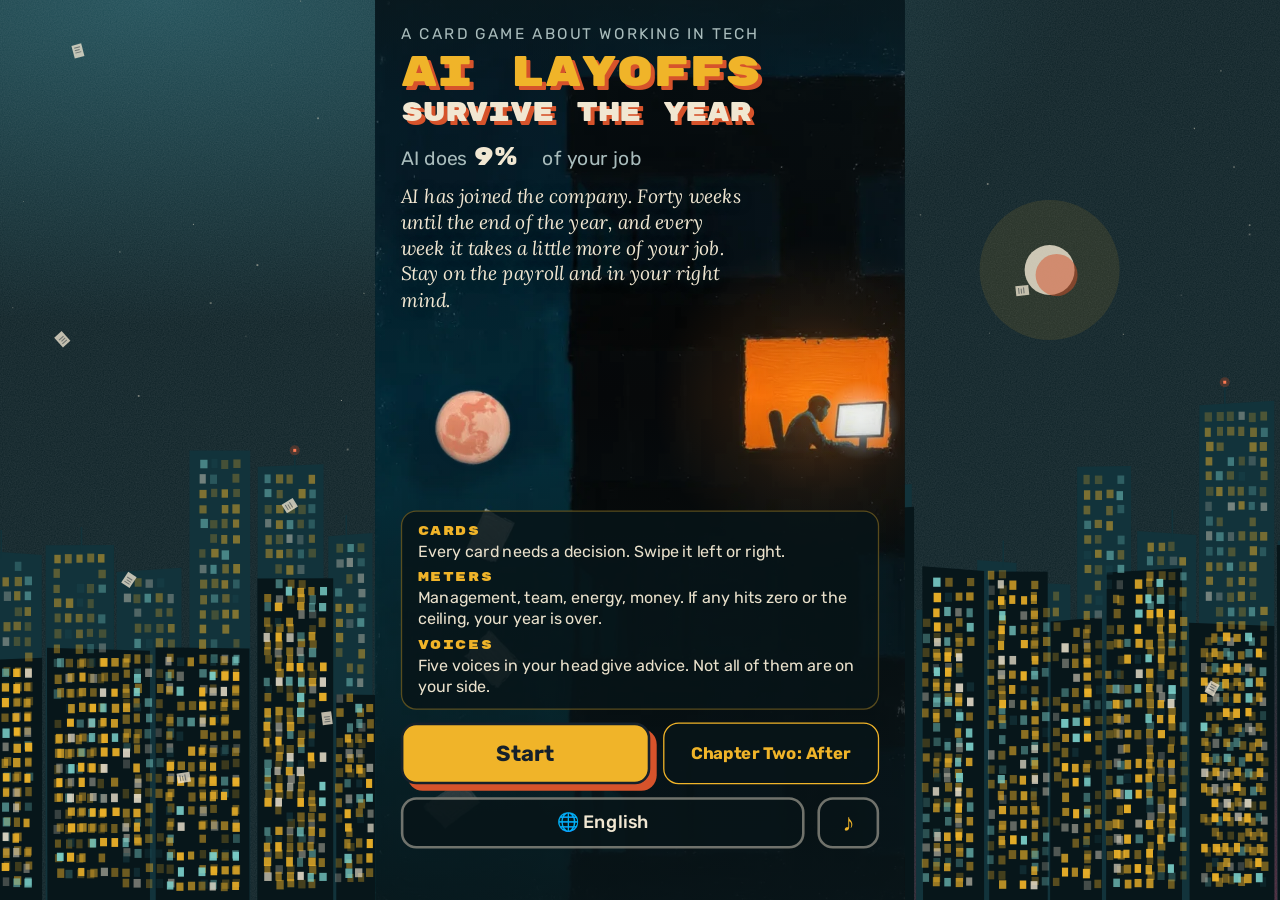
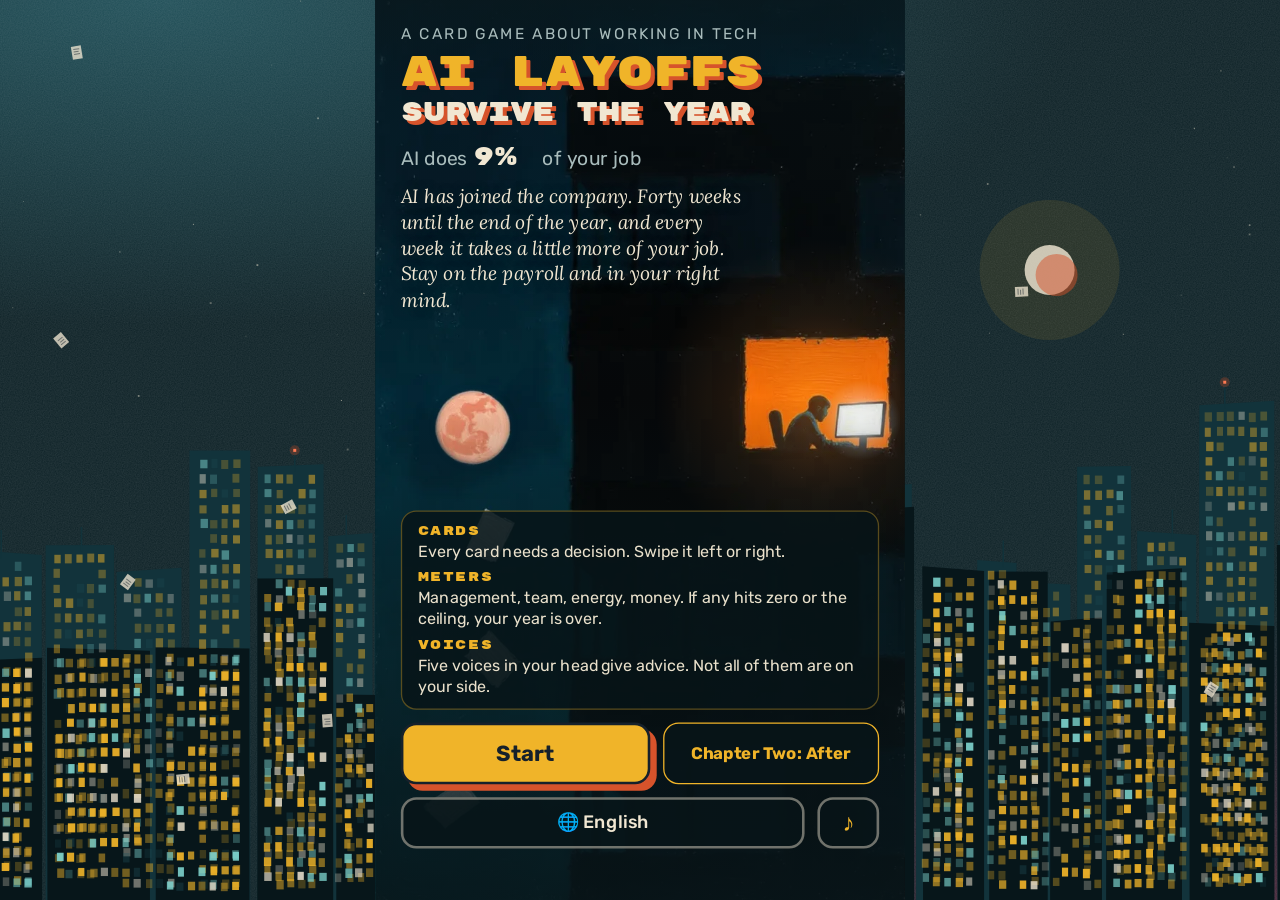
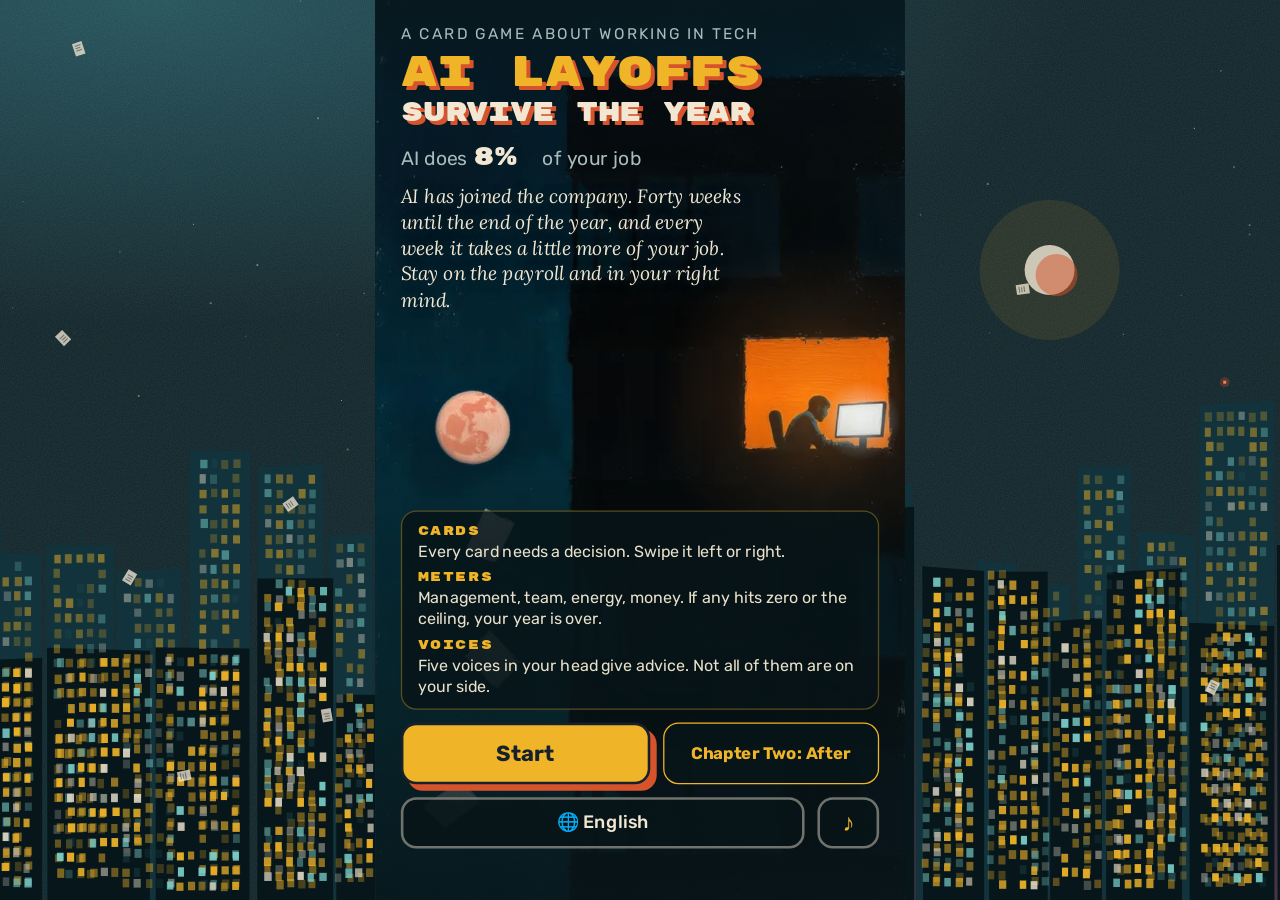
